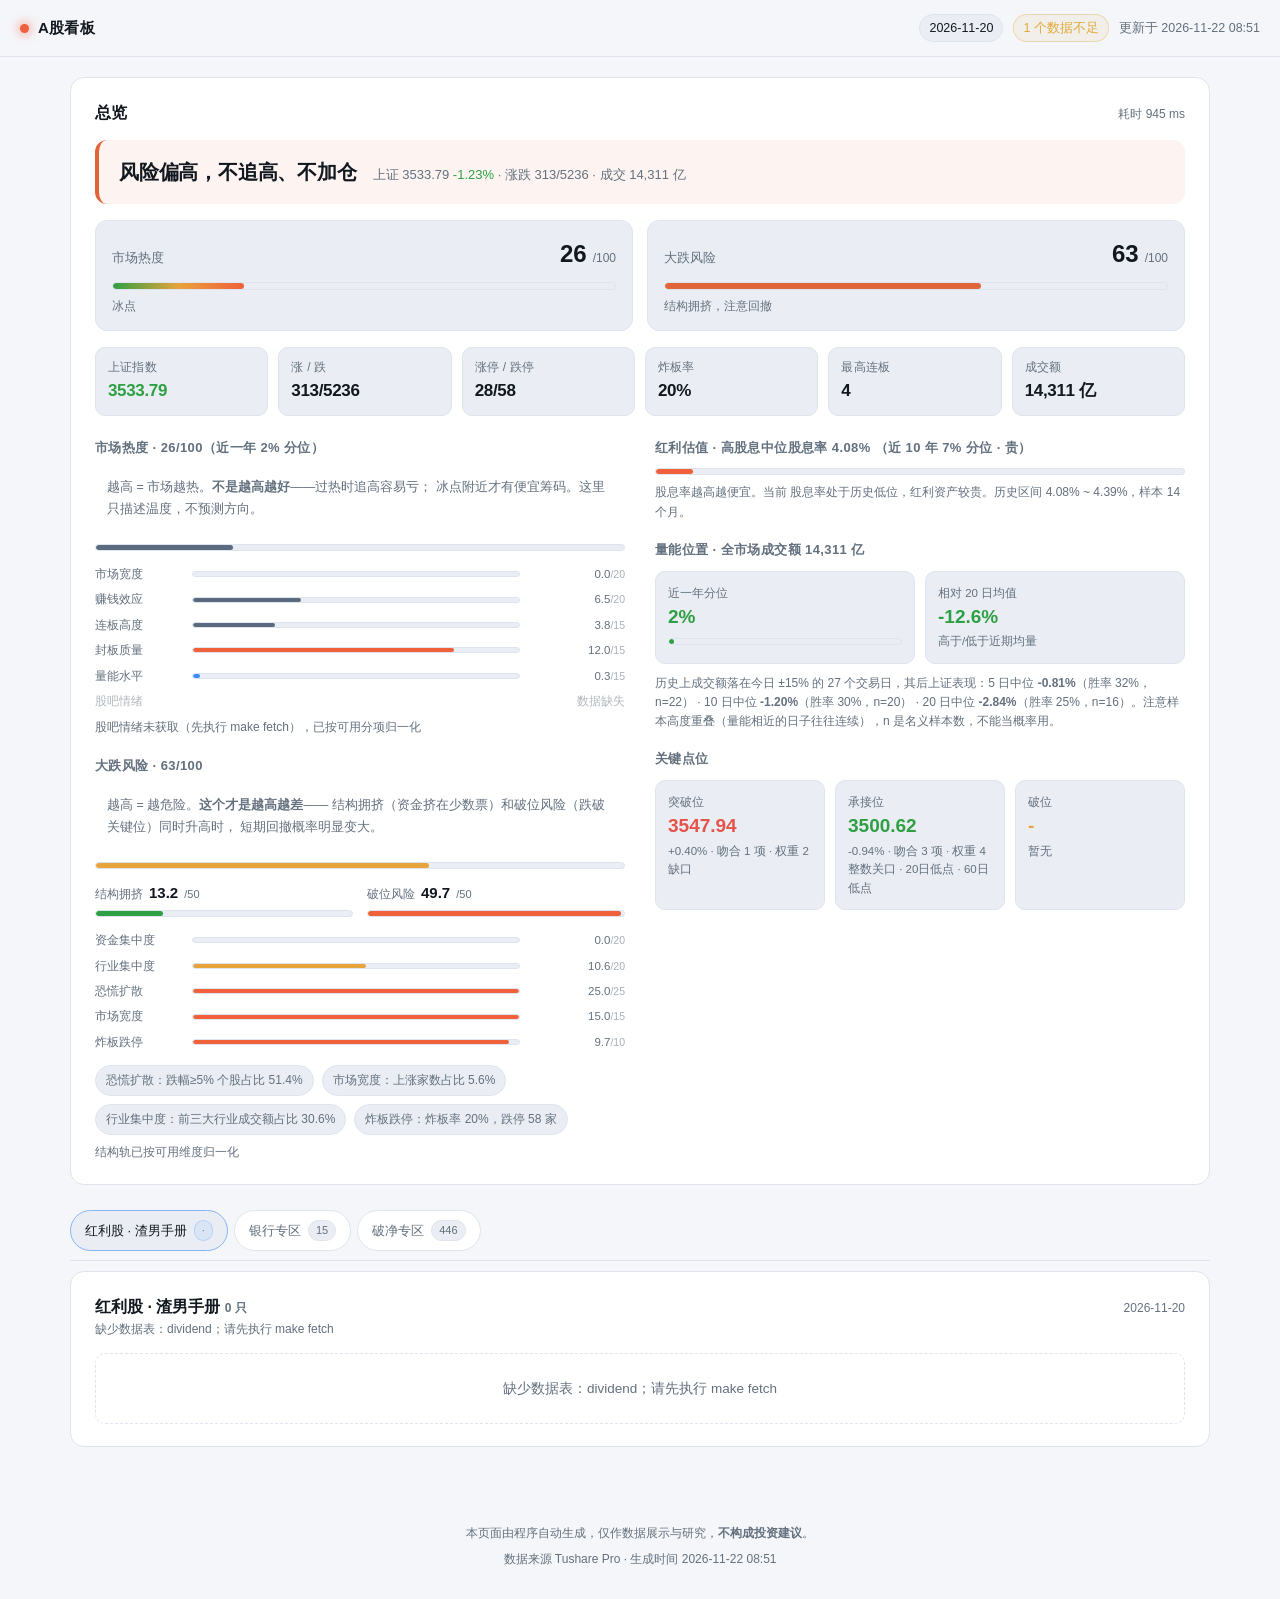
==== output/index.html @ c853c71b "chore: 首次提交生成物（Mac mini 本地构建）" ====
<!doctype html>
<html lang="zh-CN">
<head>
<meta charset="utf-8">
<meta name="viewport" content="width=device-width, initial-scale=1, viewport-fit=cover">
<meta name="color-scheme" content="dark light">
<title>A股看板</title>
<style>:root{
  --bg:#0d1117; --bg2:#151b23; --card:#161d26; --line:#243040;
  --text:#e6edf3; --muted:#8b98a5;
  --hot:#f0603a; --warm:#e8a33d; --flat:#5b6b7f;
  --cold:#3d8bfd; --good:#2ea043; --bad:#e5534b;
  --radius:14px;
}
@media (prefers-color-scheme: light){
  :root{
    --bg:#f4f6f9; --bg2:#eaeef4; --card:#ffffff; --line:#dde4ee;
    --text:#12181f; --muted:#63707e;
  }
}
*{box-sizing:border-box}
html,body{margin:0;padding:0}
body{
  background:var(--bg); color:var(--text);
  font:15px/1.6 -apple-system,BlinkMacSystemFont,"SF Pro SC","PingFang SC","Segoe UI",Roboto,"Helvetica Neue",Arial,sans-serif;
  -webkit-font-smoothing:antialiased;
  padding-bottom:env(safe-area-inset-bottom);
}
a{color:var(--cold);text-decoration:none}

.topbar{
  position:sticky;top:0;z-index:10;
  display:flex;align-items:center;justify-content:space-between;gap:12px;
  padding:14px 20px;background:color-mix(in srgb,var(--bg) 85%,transparent);
  backdrop-filter:saturate(160%) blur(12px);
  border-bottom:1px solid var(--line);
}
.brand{display:flex;align-items:center;gap:9px;font-weight:650;letter-spacing:.3px}
.dot{width:9px;height:9px;border-radius:50%;background:var(--hot);box-shadow:0 0 12px var(--hot)}
.meta{display:flex;align-items:center;gap:10px;font-size:12.5px}
.chip{
  padding:3px 9px;border-radius:999px;background:var(--bg2);
  border:1px solid var(--line);font-variant-numeric:tabular-nums;
}
.muted{color:var(--muted)}

main{max-width:1180px;margin:0 auto;padding:20px}
.ov-grid{display:grid;grid-template-columns:minmax(0,1fr) minmax(0,1fr);gap:0 30px}
.ov-grid>.ov-col{min-width:0}
@media (max-width:980px){.ov-grid{grid-template-columns:1fr;gap:0}}

.tabs{margin-top:16px}
.tabbar{display:flex;gap:6px;overflow-x:auto;padding:9px 0;margin-bottom:10px;
  scrollbar-width:none;-ms-overflow-style:none;
  position:sticky;top:52px;z-index:6;
  background:color-mix(in srgb,var(--bg) 94%,transparent);
  backdrop-filter:saturate(160%) blur(10px);
  border-bottom:1px solid var(--line)}
.tabbar::-webkit-scrollbar{display:none}
.tab{flex:0 0 auto;display:flex;align-items:center;gap:7px;padding:9px 14px;
  border-radius:999px;cursor:pointer;background:var(--card);border:1px solid var(--line);
  color:var(--muted);font-size:13px;white-space:nowrap;transition:color .15s,border-color .15s;
  font-family:inherit}
.tab:hover{color:var(--text);border-color:color-mix(in srgb,var(--cold) 35%,var(--line))}
.tab.active{background:var(--bg2);color:var(--text);
  border-color:color-mix(in srgb,var(--cold) 55%,var(--line))}
.tab .n{font-size:11px;line-height:1.7;padding:0 7px;border-radius:999px;
  background:var(--bg2);border:1px solid var(--line);font-variant-numeric:tabular-nums}
.tab.active .n{background:color-mix(in srgb,var(--cold) 18%,transparent);
  border-color:color-mix(in srgb,var(--cold) 40%,transparent);color:var(--text)}
.tab .n.muted{opacity:.55}
.tab .n.bad{background:color-mix(in srgb,var(--bad) 18%,transparent);
  border-color:color-mix(in srgb,var(--bad) 45%,transparent);color:var(--bad)}
.panel{display:none}
.panel.active{display:block}

.grid{display:grid;grid-template-columns:repeat(auto-fit,minmax(480px,1fr));gap:16px}
/* grid item 默认 min-width:auto，会被表格内容撑破，必须显式归零 */
.grid>*{min-width:0}

.card{
  background:var(--card);border:1px solid var(--line);border-radius:var(--radius);
  padding:18px;overflow:hidden;min-width:0;
}
.card.wide{grid-column:1/-1}
.card-head{display:flex;align-items:baseline;justify-content:space-between;gap:12px;margin-bottom:14px}
.card-title{font-size:16px;font-weight:650}
.card-sub{font-size:12px;color:var(--muted)}

.state{
  padding:24px;text-align:center;color:var(--muted);font-size:13.5px;
  border:1px dashed var(--line);border-radius:10px;
}
.state.error{color:var(--bad);border-color:color-mix(in srgb,var(--bad) 40%,var(--line))}

/* 总览 */
.ov-top{display:grid;grid-template-columns:auto 1fr;gap:18px;align-items:center}
.regime{
  display:flex;flex-direction:column;align-items:center;justify-content:center;
  min-width:132px;padding:16px 18px;border-radius:12px;background:var(--bg2);
  border:1px solid var(--line);
}
.regime .emoji{font-size:30px;line-height:1}
.regime .label{margin-top:6px;font-size:19px;font-weight:700}
.regime.cold{border-color:color-mix(in srgb,var(--cold) 45%,var(--line))}
.regime.warm{border-color:color-mix(in srgb,var(--warm) 45%,var(--line))}
.regime.hot{border-color:color-mix(in srgb,var(--hot) 45%,var(--line))}

.kpis{display:grid;grid-template-columns:repeat(auto-fit,minmax(96px,1fr));gap:10px}
.kpi{padding:10px 12px;background:var(--bg2);border-radius:10px;border:1px solid var(--line)}
.kpi .k{font-size:11.5px;color:var(--muted)}
.kpi .v{font-size:18px;font-weight:650;font-variant-numeric:tabular-nums}
.v.up{color:var(--bad)} .v.down{color:var(--good)}

.reasons{margin:14px 0 0;padding:0;list-style:none;display:flex;flex-wrap:wrap;gap:8px}
.reasons li{
  font-size:12px;color:var(--muted);background:var(--bg2);
  border:1px solid var(--line);border-radius:999px;padding:4px 10px;
}

.section{margin-top:18px}
.section h4{margin:0 0 10px;font-size:13px;color:var(--muted);font-weight:600;letter-spacing:.4px}

.bar{height:8px;border-radius:999px;background:var(--bg2);overflow:hidden;border:1px solid var(--line)}
.bar>span{display:block;height:100%;background:linear-gradient(90deg,var(--good),var(--warm),var(--hot))}

.tracks{display:grid;grid-template-columns:1fr 1fr;gap:14px;margin-top:12px}
.track .t-head{display:flex;align-items:baseline;gap:6px;font-size:12px;color:var(--muted);margin-bottom:5px}
.track .t-head b{font-size:15px;color:var(--text);font-variant-numeric:tabular-nums}
.track .t-head small{font-size:11px}

.dims{display:grid;gap:7px;margin-top:14px}
.dim{display:grid;grid-template-columns:88px 1fr 96px;align-items:center;gap:9px;
  font-size:11.5px;color:var(--muted)}
.dim i small{color:var(--muted);opacity:.75;font-size:10.5px}
.dim .bar{margin:0;height:6px}
.dim i{font-style:normal;text-align:right;font-variant-numeric:tabular-nums}
.dim.off{grid-template-columns:1fr auto;opacity:.5}

.levels{display:grid;grid-template-columns:repeat(auto-fit,minmax(120px,1fr));gap:10px}
.lv{padding:12px;border-radius:10px;background:var(--bg2);border:1px solid var(--line)}
.lv .name{font-size:11.5px;color:var(--muted)}
.lv .price{font-size:19px;font-weight:700;font-variant-numeric:tabular-nums}
.lv .dist{font-size:11.5px;color:var(--muted)}
.lv.resist .price{color:var(--bad)} .lv.support .price{color:var(--good)}
.lv.break .price{color:var(--warm)}

/* 表格 */
.table-wrap{overflow-x:auto;-webkit-overflow-scrolling:touch;width:100%;max-width:100%}

/* 破净专区分区可能有几百行，限高 + 纵向滚动，避免整页拉得老长。
   表头 position:sticky 让它滚的时候一直可见。 */
.table-wrap.scrollable{max-height:72vh;overflow-y:auto}
.table-wrap.scrollable thead th{position:sticky;top:0;z-index:2;background:var(--bg2)}
/* 行业列窄一点，别抢了标的和指标的位置 */
td.ind{font-size:12.5px;color:var(--muted);white-space:nowrap}

/* 破净专区：几百行要能扫得动，行压缩 + 斑马纹 */
#subbook-table table td{padding:7px 10px}
#subbook-table table tbody tr:nth-child(even){background:rgba(255,255,255,.018)}
#subbook-table table tbody tr:hover{background:rgba(255,255,255,.045)}

/* 行业下拉筛选 */
.ind-filter{display:flex;align-items:center;gap:10px;margin:-2px 0 12px;flex-wrap:wrap}
.ind-filter label{font-size:12.5px;color:var(--muted)}
.ind-filter select{
  padding:7px 12px;border-radius:8px;font-size:13px;
  background:var(--bg2);color:var(--fg);border:1px solid var(--line);
  min-width:200px;cursor:pointer;
}
.ind-filter select:focus{outline:none;border-color:var(--good)}
.ind-count{font-size:12.5px;color:var(--muted);font-variant-numeric:tabular-nums}
table{width:100%;border-collapse:collapse;font-size:13px}
th:nth-child(1),td:nth-child(1){width:17%}
th:nth-child(2),td:nth-child(2){width:8%}
th:nth-child(3),td:nth-child(3){width:33%}
th:nth-child(4),td:nth-child(4){width:42%}
th{
  text-align:left;font-weight:600;color:var(--muted);font-size:11.5px;
  padding:8px 10px;border-bottom:1px solid var(--line);white-space:nowrap;
}
td{padding:9px 10px;border-bottom:1px solid color-mix(in srgb,var(--line) 55%,transparent);vertical-align:top}
tr:last-child td{border-bottom:none}
.code{font-variant-numeric:tabular-nums;color:var(--muted);font-size:12px}
.score{font-variant-numeric:tabular-nums;font-weight:650}
.badge{
  display:inline-block;font-size:10.5px;line-height:1.5;padding:1px 7px;border-radius:999px;
  background:color-mix(in srgb,var(--warm) 18%,transparent);color:var(--warm);
  border:1px solid color-mix(in srgb,var(--warm) 35%,transparent);margin-right:4px;
}
.badge.horse{background:color-mix(in srgb,var(--good) 15%,transparent);color:var(--good);
  border-color:color-mix(in srgb,var(--good) 35%,transparent)}
.reason{color:var(--muted);font-size:12px}
.risk{color:var(--warm);font-size:12px}
.caution{color:var(--warm);font-size:11.5px;margin-top:5px;line-height:1.45}

.foot{max-width:1180px;margin:8px auto 0;padding:18px 20px 40px;font-size:12px;color:var(--muted);text-align:center}
.foot p{margin:4px 0}

@media (max-width:720px){
  main{padding:14px}
  .grid{grid-template-columns:1fr;gap:12px}
  .ov-top{grid-template-columns:1fr}
  .regime{flex-direction:row;gap:12px;justify-content:flex-start;min-width:0}
  .regime .emoji{font-size:24px}
  .regime .label{margin-top:0;font-size:17px}
  .topbar{padding:12px 14px;flex-wrap:wrap}
  .elapsed{display:none}
  .tabbar{top:46px}
  th:nth-child(2),td:nth-child(2){display:none}
  th{white-space:normal}
  table{table-layout:fixed}
  th:nth-child(1),td:nth-child(1){width:34%}
  th:nth-child(3),td:nth-child(3){width:33%}
  th:nth-child(4),td:nth-child(4){width:33%}
}

/* ---------- 定投仪表盘 ---------- */
.advice{display:flex;gap:28px;align-items:center;flex-wrap:wrap;
  padding:18px 20px;margin:4px 0 18px;border-radius:var(--radius);
  background:linear-gradient(135deg,color-mix(in srgb,var(--bg2) 80%,transparent),var(--card));
  border:1px solid var(--line)}
.advice-main{flex:0 0 auto;min-width:190px}
.advice-label{font-size:12px;color:var(--muted);letter-spacing:.08em}
.advice-amount{font-size:44px;font-weight:700;line-height:1.1;
  font-variant-numeric:tabular-nums}
.advice-amount span{font-size:16px;margin-left:4px;font-weight:500;color:var(--muted)}
.advice-amount.tone-good{color:var(--good)}
.advice-amount.tone-warm{color:var(--warm)}
.advice-amount.tone-hot{color:var(--hot)}
.advice-amount.tone-flat{color:var(--text)}
.advice-level{font-size:12px;color:var(--muted);margin-top:4px}
.advice-why{flex:1 1 320px;margin:0;padding-left:18px;color:var(--muted);font-size:13px;line-height:1.8}
.advice-why li::marker{color:var(--cold)}

table.pf{width:100%;font-size:13px}
table.pf th,table.pf td{padding:8px 6px}
table.pf .sub{font-size:11px;color:var(--muted);margin-top:2px}
.up{color:var(--hot);font-variant-numeric:tabular-nums}
.down{color:var(--good);font-variant-numeric:tabular-nums}

.pf-sum{display:grid;grid-template-columns:repeat(4,1fr);gap:10px;margin-top:14px}
.pf-sum>div{background:var(--bg2);border:1px solid var(--line);border-radius:10px;
  padding:10px 12px;display:flex;flex-direction:column;gap:4px}
.pf-sum span{font-size:11px;color:var(--muted)}
.pf-sum b{font-size:16px;font-variant-numeric:tabular-nums}
.pf-sum b.hot{color:var(--hot)}

.sig-row{display:grid;grid-template-columns:1fr 1fr;gap:12px}
.sig{background:var(--bg2);border:1px solid var(--line);border-radius:10px;
  padding:12px 14px;display:flex;flex-direction:column;gap:4px}
.sig span{font-size:11px;color:var(--muted)}
.sig b{font-size:24px;font-variant-numeric:tabular-nums}
.sig b.hot{color:var(--hot)} .sig b.good{color:var(--good)}
.sig i{font-size:10px;color:var(--muted);font-style:normal}

.badge-hot{font-size:10px;padding:2px 8px;border-radius:999px;margin-left:8px;
  background:color-mix(in srgb,var(--hot) 18%,transparent);
  border:1px solid color-mix(in srgb,var(--hot) 45%,transparent);color:var(--hot);
  vertical-align:middle}

.checks{list-style:none;margin:0;padding:0;display:flex;flex-direction:column;gap:8px}
.checks li{display:flex;justify-content:space-between;align-items:center;gap:12px;
  padding:10px 12px;border-radius:10px;background:var(--bg2);border:1px solid var(--line);
  font-size:13px}
.checks li b{font-weight:500}
.checks li span{color:var(--muted);font-size:12px}
.checks li.ok{border-left:3px solid var(--good)}
.checks li.bad{border-left:3px solid var(--bad)}
.checks li.bad span{color:var(--bad)}

@media (max-width:720px){
  .advice{padding:14px}
  .advice-amount{font-size:34px}
  .pf-sum{grid-template-columns:repeat(2,1fr)}
  .sig-row{grid-template-columns:1fr}
  table.pf th:nth-child(3),table.pf td:nth-child(3){display:none}
}

.advice-why{list-style:none;padding-left:0}
.advice-why li{display:flex;justify-content:space-between;gap:16px;align-items:baseline;
  padding:5px 0;border-bottom:1px dashed color-mix(in srgb,var(--line) 70%,transparent)}
.advice-why li:last-child{border-bottom:0}
.advice-why li b{color:var(--text);font-variant-numeric:tabular-nums;white-space:nowrap}
table.pf td:first-child{white-space:nowrap}

.advice-split{display:flex;gap:6px;flex-wrap:wrap;margin-top:10px}
.advice-split .chip{font-size:11px;padding:3px 9px;border-radius:999px;
  background:color-mix(in srgb,var(--cold) 12%,transparent);
  border:1px solid color-mix(in srgb,var(--cold) 32%,transparent);color:var(--muted)}
.advice-split .chip b{color:var(--text);font-variant-numeric:tabular-nums}

.advice-sched{flex:1 1 100%;display:flex;gap:6px;flex-wrap:wrap;align-items:center;
  margin-top:10px;padding-top:10px;border-top:1px dashed var(--line)}
.advice-sched .chip{font-size:11px;padding:3px 9px;border-radius:999px;
  background:var(--bg2);border:1px solid var(--line);color:var(--muted);white-space:nowrap}
.advice-sched .chip b{color:var(--text)}
table.pf.div td:last-child.hot{color:var(--warm);font-weight:600}

/* ---------- 记一笔 ---------- */
.fab{position:fixed;right:24px;bottom:24px;z-index:50;
  padding:13px 20px;border-radius:999px;border:1px solid var(--cold);
  background:var(--bg2);color:var(--text);font-size:14px;cursor:pointer;
  box-shadow:0 6px 24px rgba(0,0,0,.35);font-family:inherit}
.fab:hover{background:color-mix(in srgb,var(--cold) 16%,var(--bg2))}
.modal{position:fixed;inset:0;z-index:60;display:flex;align-items:center;
  justify-content:center;background:rgba(0,0,0,.55);padding:20px}
.modal[hidden]{display:none}
.modal-box{width:100%;max-width:380px;background:var(--card);border:1px solid var(--line);
  border-radius:var(--radius);padding:20px}
.modal-box h3{margin:0 0 14px;font-size:16px}
.field{display:flex;align-items:center;gap:12px;margin-bottom:10px}
.field label{width:56px;font-size:12px;color:var(--muted);flex:0 0 auto}
.field input,.field select{flex:1;min-width:0;padding:8px 10px;border-radius:8px;
  border:1px solid var(--line);background:var(--bg2);color:var(--text);
  font-size:13px;font-family:inherit}
.modal-actions{display:flex;gap:10px;justify-content:flex-end;margin-top:16px}
.modal-actions button{padding:9px 16px;border-radius:8px;cursor:pointer;font-size:13px;
  border:1px solid var(--cold);background:var(--cold);color:#fff;font-family:inherit}
.modal-actions button.ghost{background:transparent;color:var(--muted);border-color:var(--line)}
.modal-msg{margin-top:10px;font-size:12px;color:var(--warm);min-height:16px;white-space:pre-wrap}
@media (max-width:720px){ .fab{right:16px;bottom:16px;padding:11px 16px;font-size:13px} }

.fab.ghost{bottom:76px;border-color:var(--line);color:var(--muted)}
.fab.ghost:hover{background:var(--bg2);color:var(--text)}

/* ---------- 怎么买 ---------- */
.howto-box{border-left:3px solid var(--good);padding-left:14px}
.howto{list-style:none;margin:0;padding:0;display:flex;flex-direction:column;gap:8px}
.howto li{display:flex;align-items:baseline;gap:10px;font-size:13px;flex-wrap:wrap;
  counter-increment:step}
.howto li::before{content:counter(step);flex:0 0 20px;height:20px;line-height:20px;
  text-align:center;border-radius:50%;background:var(--bg2);border:1px solid var(--line);
  font-size:11px;color:var(--muted)}
.howto{counter-reset:step}
.how-code{font-family:ui-monospace,Menlo,monospace;background:var(--bg2);
  padding:1px 7px;border-radius:6px;border:1px solid var(--line);font-size:12px}
.how-name{color:var(--muted);font-size:12px}
.how-do b{color:var(--text)}
.how-final{color:var(--muted)}
.how-final b{color:var(--cold)}
.sig i.ok{color:var(--good);opacity:1}


/* 给右下角浮动按钮留出空间，避免盖住正文 */
main{padding-bottom:112px}

.tag-ref{font-size:10px;padding:2px 8px;border-radius:999px;margin-left:8px;
  background:var(--bg2);border:1px solid var(--line);color:var(--muted);
  vertical-align:middle;font-weight:400}
table.pf.sig td:first-child b{font-weight:500}
.badge-flat{font-size:10px;padding:2px 8px;border-radius:999px;
  background:var(--bg2);border:1px solid var(--line);color:var(--muted)}

/* 极端信号表格（和旧的 .sig 卡片样式隔离） */
table.pf.sigtable td:first-child b{font-size:13px;font-weight:500}
table.pf.sigtable td{font-variant-numeric:tabular-nums}
table.pf.sigtable td.hot{color:var(--hot)}
table.pf.sigtable td.good{color:var(--good)}
table.pf.sigtable .sub{font-size:10px;color:var(--muted);margin-top:2px}
.fab{padding:11px 16px;font-size:13px}

/* 内联操作按钮（取代浮动按钮） */
.btn-inline{font-size:12px;padding:3px 10px;border-radius:999px;cursor:pointer;
  border:1px solid var(--cold);background:color-mix(in srgb,var(--cold) 14%,transparent);
  color:var(--text);font-family:inherit;vertical-align:1px}
.btn-inline:hover{background:color-mix(in srgb,var(--cold) 26%,transparent)}
.link{color:var(--cold);font-size:10px;cursor:pointer;text-decoration:none;
  border-bottom:1px dotted var(--cold)}
main{padding-bottom:40px}

.tag-good,.tag-warm,.tag-hot,.tag-flat{font-size:10px;padding:2px 8px;border-radius:999px;
  margin-left:8px;vertical-align:middle;font-weight:400}
.tag-good{background:color-mix(in srgb,var(--good) 16%,transparent);
  border:1px solid color-mix(in srgb,var(--good) 45%,transparent);color:var(--good)}
.tag-warm{background:color-mix(in srgb,var(--warm) 16%,transparent);
  border:1px solid color-mix(in srgb,var(--warm) 45%,transparent);color:var(--warm)}
.tag-hot{background:color-mix(in srgb,var(--hot) 16%,transparent);
  border:1px solid color-mix(in srgb,var(--hot) 45%,transparent);color:var(--hot)}
table.pf.thesis td{padding:7px 6px;font-size:12px}
table.pf.thesis td.ok{color:var(--good)}
table.pf.thesis td.bad{color:var(--hot)}
table.pf.thesis td.sub{color:var(--muted);font-size:11px}

.card-head h3 .verdict{margin-left:12px;vertical-align:2px;font-weight:400}

/* ---------- 单股体检 ---------- */
table.pf.stock-val td{vertical-align:top;padding:9px 6px}
table.pf.stock-val td.num{font-variant-numeric:tabular-nums;white-space:nowrap}
.pb .bar{margin:4px 0 2px}
.ok-text{color:var(--good)}
.warn-text{color:var(--warm)}
ul.why{margin:0;padding-left:18px;color:var(--muted);font-size:13px;line-height:1.9}
ul.why li::marker{color:var(--cold)}
ul.why.caveat li::marker{color:var(--warm)}
.foot{text-align:center;color:var(--muted);font-size:12px;line-height:1.8;padding:24px 0}

/* ---------- 可读性优化（2026-11） ----------
   原样式信息密度过高：KPI 数字和说明文字同字号、行距偏紧、
   长段说明挤在一起。这一层只调排版，不动结构。 */

/* 关键数字放大：一眼能看到"今天多少点、风险多少分" */
.kpi .v { font-size: 21px; font-weight: 700; letter-spacing: -0.02em; }
.kpi .k { font-size: 12px; letter-spacing: 0.02em; }

/* 卡片之间留白更大，边界更清楚 */
.card { padding: 22px 24px; }
.card + .card { margin-top: 6px; }

/* 段落行距：原 1.5 对中文偏挤 */
.card p, .card li { line-height: 1.75; }
.card-sub { line-height: 1.6; }

/* 指标行：名称和数值分开对齐，避免糊成一片 */
.metric-row {
  display: flex; align-items: baseline; justify-content: space-between;
  gap: 14px; padding: 7px 0;
  border-bottom: 1px solid rgba(255,255,255,.045);
}
.metric-row:last-child { border-bottom: 0; }
.metric-row .name { font-size: 13px; color: var(--muted); }
.metric-row .val { font-size: 14px; font-weight: 600; font-variant-numeric: tabular-nums; }

/* 分位条更粗、更容易读出位置 */
.bar { height: 7px; border-radius: 999px; }
.bar > i {
  display: block; height: 100%; border-radius: 999px;
  /* 温度计里的进度条用的是 <i>，原来只给 span 定义了填充色，
     结果两条都是空轨——页面上什么也看不到。 */
  background: linear-gradient(90deg, var(--good), var(--warm), var(--hot));
}
.bar > span { border-radius: 999px; }

/* 表格：等宽数字 + 更松的行距 */
table { font-variant-numeric: tabular-nums; }
table th, table td { padding: 9px 12px; line-height: 1.6; }

/* 手机竖屏：卡片内边距收一点，避免内容被挤成一条线 */
@media (max-width: 640px) {
  .card { padding: 16px 14px; }
  .kpi .v { font-size: 19px; }
  .kpis { grid-template-columns: repeat(2, 1fr); }
}

/* ---------- 总览重设计：先给结论，再给细节 ---------- */
.verdict {
  display: flex; align-items: baseline; gap: 16px; flex-wrap: wrap;
  padding: 16px 20px; border-radius: 12px; margin-bottom: 16px;
  background: var(--bg2); border-left: 4px solid var(--line);
}
.verdict.warn { border-left-color: #e0663a; background: rgba(224,102,58,.07); }
.verdict.cold { border-left-color: #4aa3d8; background: rgba(74,163,216,.07); }
.verdict.warm { border-left-color: #e0a83a; background: rgba(224,168,58,.07); }
.verdict.flat { border-left-color: #6b7280; }
.verdict-main { font-size: 20px; font-weight: 700; letter-spacing: -.01em; }
.verdict-sub { font-size: 13px; color: var(--muted); font-variant-numeric: tabular-nums; }

.temps { display: grid; grid-template-columns: 1fr 1fr; gap: 14px; margin-bottom: 16px; }
.temp { padding: 14px 16px; background: var(--bg2); border-radius: 12px; border: 1px solid var(--line); }
.temp-head { display: flex; align-items: baseline; gap: 6px; margin-bottom: 9px; }
.temp-head span { font-size: 13px; color: var(--muted); }
.temp-head b { font-size: 24px; font-weight: 700; margin-left: auto; font-variant-numeric: tabular-nums; }
.temp-head i { font-size: 12px; color: var(--muted); font-style: normal; }
.temp-foot { font-size: 12px; color: var(--muted); margin-top: 7px; }
.temp .bar { height: 8px; }
.temp .bar.risk > i { background: #e0663a; }
.kpis.compact { margin-bottom: 4px; }
.kpis.compact .kpi .v { font-size: 17px; }

@media (max-width: 640px) {
  .temps { grid-template-columns: 1fr; }
  .verdict-main { font-size: 17px; }
}

/* 右上角数据状态：一眼看出数据是不是齐的、是不是最新 */
.chip.good { color: #4caf82; border-color: rgba(76,175,130,.35); background: rgba(76,175,130,.08); }
.chip.warn { color: #e0a83a; border-color: rgba(224,168,58,.35); background: rgba(224,168,58,.08); }
.chip.bad  { color: #e0663a; border-color: rgba(224,102,58,.35); background: rgba(224,102,58,.08); }

/* 分项说明：一句话讲清这个分数越高是好事还是坏事 */
.hint {
  font-size: 12.5px; color: var(--muted); line-height: 1.65;
  margin: 0 0 14px; padding: 9px 12px; border-radius: 8px;
  background: rgba(255,255,255,.025);
}
.hint b { color: var(--fg); font-weight: 600; }
.dim i { font-variant-numeric: tabular-nums; white-space: nowrap; }
.dim i small { opacity: .55; }

/* 表格上方的口径说明：避免「便宜」和「上行空间小」看起来矛盾 */
.legend {
  font-size: 12.5px; color: var(--muted); line-height: 1.7;
  margin: -4px 0 12px; padding: 9px 12px; border-radius: 8px;
  background: rgba(255,255,255,.025);
}
.legend b { color: var(--fg); }

/* 未通过门槛的标的：默认折叠，点开看原因 */
.excluded { margin-top: 16px; border-top: 1px solid var(--line); padding-top: 12px; }
.excluded summary {
  cursor: pointer; font-size: 13px; color: var(--muted);
  padding: 6px 0; user-select: none;
}
.excluded summary:hover { color: var(--fg); }
.excluded table { margin-top: 8px; font-size: 12.5px; }


/* 筛选表的列宽规划：数字列固定窄、说明列吃剩余宽度。
   原来左边几列大片留白、右边「理由/风险」挤成一堵墙，很难读。 */
table{table-layout:auto}
.col-name{white-space:nowrap;min-width:120px}
.num{white-space:nowrap;text-align:right;font-variant-numeric:tabular-nums;width:1%}
.col-wide{width:60%;min-width:260px;line-height:1.6}
#subbook-table .col-wide{width:55%}


/* 单元格默认顶部对齐时，说明列一长，同一行左边的名字和数字都浮在顶上，
   看起来永远对不齐。改成垂直居中；数字列的标题也跟着右对齐，
   表头和数值才不会错位。 */
table td{vertical-align:middle}
table th.num{text-align:right}
table td.num,table th.num{font-variant-numeric:tabular-nums}
/* 行业短，居中更好扫 */
td.ind,th.ind{text-align:center;white-space:nowrap}


/* 破净表格改成固定布局，按百分比精确分配列宽。
   自动布局下 width:1% 只是个建议，剩下的空间会被平均摊给每列，
   结果 PB 这种只有 4 个字符的列也占了一大块。 */
#subbook-table table{table-layout:fixed;width:100%}
#subbook-table th:nth-child(1),#subbook-table td:nth-child(1){width:16%}  /* 标的 */
#subbook-table th:nth-child(2),#subbook-table td:nth-child(2){width:9%}   /* 行业 */
#subbook-table th:nth-child(3),#subbook-table td:nth-child(3){width:7%}   /* PB */
#subbook-table th:nth-child(4),#subbook-table td:nth-child(4){width:8%}   /* ROE */
#subbook-table th:nth-child(5),#subbook-table td:nth-child(5){width:9%}   /* 股息率 */
#subbook-table th:nth-child(6),#subbook-table td:nth-child(6){width:9%}   /* 分红年数 */
#subbook-table th:nth-child(7),#subbook-table td:nth-child(7){width:42%}  /* 说明 */
#subbook-table table th{padding:9px 8px;font-size:11px}
#subbook-table table td{padding:8px 8px;font-size:13px}
#subbook-table .col-wide{width:auto;min-width:0}
</style>
</head>
<body>
<header class="topbar">
  <div class="brand">
    <span class="dot"></span>
    <span>A股看板</span>
  </div>
  <div class="meta">
    <span class="chip">2026-11-20</span>
    <span class="chip warn">1 个数据不足</span>
    <span class="muted" id="generated">更新于 2026-11-22 08:51</span>
  </div>
</header>

<main id="app">
<div class="card wide">
  <div class="card-head">
    <div>
      <div class="card-title">总览</div>
    </div>
    <div class="card-sub elapsed">耗时 945 ms</div>
  </div>

  <div class="verdict warn">
    <div class="verdict-main">风险偏高，不追高、不加仓</div>
    <div class="verdict-sub">上证 3533.79
      <span class="down">-1.23%</span>
      · 涨跌 313/5236
      · 成交 14,311 亿</div>
  </div>

  <div class="temps">
    <div class="temp">
      <div class="temp-head"><span>市场热度</span><b>26</b><i>/100</i></div>
      <div class="bar"><i style="width:26%"></i></div>
      <div class="temp-foot">冰点</div>
    </div>
    <div class="temp">
      <div class="temp-head"><span>大跌风险</span><b>63</b><i>/100</i></div>
      <div class="bar risk"><i style="width:63%"></i></div>
      <div class="temp-foot">结构拥挤，注意回撤</div>
    </div>
  </div>

  <div class="kpis compact"><div class="kpi"><div class="k">上证指数</div><div class="v down">3533.79</div></div><div class="kpi"><div class="k">涨 / 跌</div><div class="v ">313/5236</div></div><div class="kpi"><div class="k">涨停 / 跌停</div><div class="v ">28/58</div></div><div class="kpi"><div class="k">炸板率</div><div class="v ">20%</div></div><div class="kpi"><div class="k">最高连板</div><div class="v ">4</div></div><div class="kpi"><div class="k">成交额</div><div class="v ">14,311 亿</div></div></div>

  <div class="ov-grid">
    <div class="ov-col">
      
  <div class="section">
    <h4>市场热度 · 26/100（近一年 2% 分位）</h4>
    <p class="hint">越高 = 市场越热。<b>不是越高越好</b>——过热时追高容易亏；
      冰点附近才有便宜筹码。这里只描述温度，不预测方向。</p>
    <div class="bar"><span style="width:26%;background:var(--flat)"></span></div>
    <div class="dims"><div class="dim"><span>市场宽度</span><div class="bar"><span style="width:0%;background:var(--cold)"></span></div><i>0.0<small>/20</small></i></div><div class="dim"><span>赚钱效应</span><div class="bar"><span style="width:33%;background:var(--flat)"></span></div><i>6.5<small>/20</small></i></div><div class="dim"><span>连板高度</span><div class="bar"><span style="width:25%;background:var(--flat)"></span></div><i>3.8<small>/15</small></i></div><div class="dim"><span>封板质量</span><div class="bar"><span style="width:80%;background:var(--hot)"></span></div><i>12.0<small>/15</small></i></div><div class="dim"><span>量能水平</span><div class="bar"><span style="width:2%;background:var(--cold)"></span></div><i>0.3<small>/15</small></i></div><div class="dim off"><span>股吧情绪</span><i>数据缺失</i></div></div>
    <div class="card-sub" style="margin-top:8px">股吧情绪未获取（先执行 make fetch），已按可用分项归一化</div>
  </div>
      
  <div class="section">
    <h4>大跌风险 · 63/100</h4>
    <p class="hint">越高 = 越危险。<b>这个才是越高越差</b>——
      结构拥挤（资金挤在少数票）和破位风险（跌破关键位）同时升高时，
      短期回撤概率明显变大。</p>
    <div class="bar"><span style="width:63%;background:var(--warm)"></span></div>
    <div class="tracks"><div class="track"><div class="t-head"><span>结构拥挤</span><b>13.2</b><small>/50</small></div><div class="bar"><span style="width:26%;background:var(--good)"></span></div></div><div class="track"><div class="t-head"><span>破位风险</span><b>49.7</b><small>/50</small></div><div class="bar"><span style="width:99%;background:var(--hot)"></span></div></div></div>
    <div class="dims"><div class="dim"><span>资金集中度</span><div class="bar"><span style="width:0%;background:var(--good)"></span></div><i>0.0<small>/20</small></i></div><div class="dim"><span>行业集中度</span><div class="bar"><span style="width:53%;background:var(--warm)"></span></div><i>10.6<small>/20</small></i></div><div class="dim"><span>恐慌扩散</span><div class="bar"><span style="width:100%;background:var(--hot)"></span></div><i>25.0<small>/25</small></i></div><div class="dim"><span>市场宽度</span><div class="bar"><span style="width:100%;background:var(--hot)"></span></div><i>15.0<small>/15</small></i></div><div class="dim"><span>炸板跌停</span><div class="bar"><span style="width:97%;background:var(--hot)"></span></div><i>9.7<small>/10</small></i></div></div>
    <ul class="reasons"><li>恐慌扩散：跌幅≥5% 个股占比 51.4%</li><li>市场宽度：上涨家数占比 5.6%</li><li>行业集中度：前三大行业成交额占比 30.6%</li><li>炸板跌停：炸板率 20%，跌停 58 家</li></ul>
    <div class="card-sub" style="margin-top:8px">结构轨已按可用维度归一化</div>
  </div>
    </div>
    <div class="ov-col">
      
      <div class="section">
        <h4>红利估值 · 高股息中位股息率 4.08%
          （近 10 年 7% 分位 · 贵）</h4>
        <div class="bar"><span style="width:7%;
          background:var(--hot)"></span></div>
        <div class="card-sub" style="margin-top:8px">
          股息率越高越便宜。当前 股息率处于历史低位，红利资产较贵。历史区间
          4.08% ~ 4.39%，样本 14 个月。
        </div>
      </div>

      <div class="section">
        <h4>量能位置 · 全市场成交额 14,311 亿</h4>
        <div class="levels"><div class="lv"><div class="name">近一年分位</div><div class="price down">2%</div><div class="bar" style="margin-top:6px"><span style="width:2%;background:var(--good)"></span></div></div><div class="lv"><div class="name">相对 20 日均值</div><div class="price down">-12.6%</div><div class="dist">高于/低于近期均量</div></div></div><div class="card-sub" style="margin-top:10px">历史上成交额落在今日 ±15% 的 27 个交易日，其后上证表现：5 日中位 <b>-0.81%</b>（胜率 32%，n=22） · 10 日中位 <b>-1.20%</b>（胜率 30%，n=20） · 20 日中位 <b>-2.84%</b>（胜率 25%，n=16）。注意样本高度重叠（量能相近的日子往往连续），n 是名义样本数，不能当概率用。</div>
      </div>

      <div class="section">
        <h4>关键点位</h4>
        <div class="levels"><div class="lv resist"><div class="name">突破位</div><div class="price">3547.94</div><div class="dist">+0.40% · 吻合 1 项 · 权重 2</div><div class="dist">缺口</div></div><div class="lv support"><div class="name">承接位</div><div class="price">3500.62</div><div class="dist">-0.94% · 吻合 3 项 · 权重 4</div><div class="dist">整数关口 · 20日低点 · 60日低点</div></div><div class="lv break"><div class="name">破位</div><div class="price">-</div><div class="dist">暂无</div></div></div>
      </div>
    </div>
  </div>
</div>
<section class="tabs" data-tabs data-default="dividend"><div class="tabbar" role="tablist"><button class="tab active" data-tab="dividend" role="tab" aria-selected="true">红利股 · 渣男手册<span class="n muted">·</span></button><button class="tab" data-tab="bank" role="tab" aria-selected="false">银行专区<span class="n">15</span></button><button class="tab" data-tab="subbook" role="tab" aria-selected="false">破净专区<span class="n">446</span></button></div><div class="panel active" data-panel="dividend" role="tabpanel"><div class="card">
  <div class="card-head">
    <div>
      <div class="card-title">红利股 · 渣男手册 <span class="card-sub">0 只</span></div>
      <div class="card-sub">缺少数据表：dividend；请先执行 make fetch</div>
      
    </div>
    <div class="card-sub">2026-11-20</div>
  </div><div class="state">缺少数据表：dividend；请先执行 make fetch</div></div></div><div class="panel" data-panel="bank" role="tabpanel">
<div class="card">
  
  <div class="card-head">
    <div>
      <div class="card-title">银行专区 <span class="card-sub">15 只</span></div>
      <div class="card-sub">银行 42 只 · 通过 15 只 · 基本面过关 15 只，按股息率排序（不按盈亏比——见 README 的回测结论）</div>
      
    </div>
    <div class="card-sub">2026-11-20</div>
  </div>
  <p class="legend"><b>股息率</b> 按最近一个完整财年（年度+中期）算 ÷ 现价。 · <b>↑↓</b> 涨到近一年高点能赚多少 / 跌到半年线会亏多少 · <b>低于买点</b> 现价相对双估值买点。</p>
  
  <div class="table-wrap">
    <table>
      <thead><tr><th>标的</th><th>行业</th><th>股息率</th><th>关键指标</th><th>理由 / 风险</th></tr></thead>
      <tbody>
      <tr>
        <td class="col-name"><div>江阴银行</div><div class="code">002807.SZ</div></td>
        <td class="ind">银行</td>
        <td class="score">6.96%</td>
        <td><span class="badge ">↑17.2% ↓5.1%</span><div class="reason">pe 5.56 · dv 6.96 · dv_annual </div></td>
        <td class="col-wide"><div class="reason">PE 5.6<br>股息率 6.96%</div></td>
      </tr>
      <tr>
        <td class="col-name"><div>成都银行</div><div class="code">601838.SH</div></td>
        <td class="ind">银行</td>
        <td class="score">6.75%</td>
        <td><span class="badge ">↑0.5% ↓8.9%</span><div class="reason">pe 6.46 · dv 6.75 · dv_annual </div></td>
        <td class="col-wide"><div class="reason">PE 6.5<br>股息率 6.75%</div></td>
      </tr>
      <tr>
        <td class="col-name"><div>上海银行</div><div class="code">601229.SH</div></td>
        <td class="ind">银行</td>
        <td class="score">5.88%</td>
        <td><span class="badge ">↑16.3% ↓0.0%</span><div class="reason">pe 6.38 · dv 5.88 · dv_annual </div></td>
        <td class="col-wide"><div class="reason">PE 6.4<br>股息率 5.88%</div></td>
      </tr>
      <tr>
        <td class="col-name"><div>瑞丰银行</div><div class="code">601528.SH</div></td>
        <td class="ind">银行</td>
        <td class="score">5.75%</td>
        <td><span class="badge ">↑6.9% ↓7.6%</span><div class="reason">pe 5.34 · dv 5.75 · dv_annual </div></td>
        <td class="col-wide"><div class="reason">PE 5.3<br>股息率 5.75%</div></td>
      </tr>
      <tr>
        <td class="col-name"><div>兴业银行</div><div class="code">601166.SH</div></td>
        <td class="ind">银行</td>
        <td class="score">5.25%</td>
        <td><span class="badge ">↑6.4% ↓9.9%</span><div class="reason">pe 5.72 · dv 5.25 · dv_annual </div></td>
        <td class="col-wide"><div class="reason">PE 5.7<br>股息率 5.25%</div></td>
      </tr>
      <tr>
        <td class="col-name"><div>平安银行</div><div class="code">000001.SZ</div></td>
        <td class="ind">银行</td>
        <td class="score">4.98%</td>
        <td><span class="badge ">↑0.7% ↓7.5%</span><div class="reason">pe 5.45 · dv 4.98 · dv_annual </div></td>
        <td class="col-wide"><div class="reason">PE 5.5<br>股息率 4.98%</div></td>
      </tr>
      <tr>
        <td class="col-name"><div>苏农银行</div><div class="code">603323.SH</div></td>
        <td class="ind">银行</td>
        <td class="score">4.65%</td>
        <td><span class="badge ">↑19.6% ↓2.5%</span><div class="reason">pe 4.81 · dv 4.65 · dv_annual </div></td>
        <td class="col-wide"><div class="reason">PE 4.8<br>股息率 4.65%</div></td>
      </tr>
      <tr>
        <td class="col-name"><div>招商银行</div><div class="code">600036.SH</div></td>
        <td class="ind">银行</td>
        <td class="score">4.58%</td>
        <td><span class="badge ">↑0.0% ↓9.1%</span><div class="reason">pe 7.26 · dv 4.58 · dv_annual </div></td>
        <td class="col-wide"><div class="reason">PE 7.3<br>股息率 4.58%</div></td>
      </tr>
      <tr>
        <td class="col-name"><div>沪农商行</div><div class="code">601825.SH</div></td>
        <td class="ind">银行</td>
        <td class="score">4.48%</td>
        <td><span class="badge ">↑0.0% ↓13.0%</span><div class="reason">pe 7.68 · dv 4.48 · dv_annual </div></td>
        <td class="col-wide"><div class="reason">PE 7.7<br>股息率 4.48%</div></td>
      </tr>
      <tr>
        <td class="col-name"><div>长沙银行</div><div class="code">601577.SH</div></td>
        <td class="ind">银行</td>
        <td class="score">4.47%</td>
        <td><span class="badge ">↑1.9% ↓5.1%</span><div class="reason">pe 4.79 · dv 4.47 · dv_annual </div></td>
        <td class="col-wide"><div class="reason">PE 4.8<br>股息率 4.47%</div></td>
      </tr>
      <tr>
        <td class="col-name"><div>渝农商行</div><div class="code">601077.SH</div></td>
        <td class="ind">银行</td>
        <td class="score">4.40%</td>
        <td><span class="badge ">↑2.2% ↓7.2%</span><div class="reason">pe 6.38 · dv 4.4 · dv_annual </div></td>
        <td class="col-wide"><div class="reason">PE 6.4<br>股息率 4.40%</div></td>
      </tr>
      <tr>
        <td class="col-name"><div>杭州银行</div><div class="code">600926.SH</div></td>
        <td class="ind">银行</td>
        <td class="score">4.14%</td>
        <td><span class="badge ">↑0.1% ↓7.9%</span><div class="reason">pe 6.3 · dv 4.14 · dv_annual </div></td>
        <td class="col-wide"><div class="reason">PE 6.3<br>股息率 4.14%</div></td>
      </tr>
      <tr>
        <td class="col-name"><div>江苏银行</div><div class="code">600919.SH</div></td>
        <td class="ind">银行</td>
        <td class="score">4.13%</td>
        <td><span class="badge ">↑0.0% ↓12.4%</span><div class="reason">pe 6.77 · dv 4.13 · dv_annual </div></td>
        <td class="col-wide"><div class="reason">PE 6.8<br>股息率 4.13%</div></td>
      </tr>
      <tr>
        <td class="col-name"><div>中信银行</div><div class="code">601998.SH</div></td>
        <td class="ind">银行</td>
        <td class="score">4.10%</td>
        <td><span class="badge ">↑0.0% ↓14.5%</span><div class="reason">pe 7.41 · dv 4.1 · dv_annual </div></td>
        <td class="col-wide"><div class="reason">PE 7.4<br>股息率 4.10%</div></td>
      </tr>
      <tr>
        <td class="col-name"><div>无锡银行</div><div class="code">600908.SH</div></td>
        <td class="ind">银行</td>
        <td class="score">4.05%</td>
        <td><span class="badge ">↑6.4% ↓5.0%</span><div class="reason">pe 5.52 · dv 4.05 · dv_annual </div></td>
        <td class="col-wide"><div class="reason">PE 5.5<br>股息率 4.05%</div></td>
      </tr></tbody>
    </table>
  </div>
  
  <details class="excluded">
    <summary>未通过门槛的 27 只（点开看原因）</summary>
    <div class="table-wrap"><table>
      <thead><tr><th>标的</th><th>代码</th><th>卡在哪</th></tr></thead>
      <tbody><tr><td>中国银行</td><td class="code">601988.SH</td><td>PE 9.6 &gt; 8</td></tr><tr><td>交通银行</td><td class="code">601328.SH</td><td>股息率 3.62% &lt; 4%</td></tr><tr><td>光大银行</td><td class="code">601818.SH</td><td>ROE 6.5% &lt; 8%</td></tr><tr><td>兰州银行</td><td class="code">001227.SZ</td><td>股息率 3.81% &lt; 4%</td></tr><tr><td>农业银行</td><td class="code">601288.SH</td><td>PE 8.9 &gt; 8</td></tr><tr><td>北京银行</td><td class="code">601169.SH</td><td>ROE 5.5% &lt; 8%</td></tr><tr><td>华夏银行</td><td class="code">600015.SH</td><td>ROE 7.2% &lt; 8%</td></tr><tr><td>南京银行</td><td class="code">601009.SH</td><td>股息率 1.67% &lt; 4%</td></tr><tr><td>厦门银行</td><td class="code">601187.SH</td><td>股息率 3.79% &lt; 4%</td></tr><tr><td>宁波银行</td><td class="code">002142.SZ</td><td>股息率 3.69% &lt; 4%</td></tr><tr><td>工商银行</td><td class="code">601398.SH</td><td>PE 8.7 &gt; 8</td></tr><tr><td>常熟银行</td><td class="code">601128.SH</td><td>股息率 3.81% &lt; 4%</td></tr><tr><td>建设银行</td><td class="code">601939.SH</td><td>PE 9.4 &gt; 8</td></tr><tr><td>张家港行</td><td class="code">002839.SZ</td><td>股息率 2.72% &lt; 4%</td></tr><tr><td>民生银行</td><td class="code">600016.SH</td><td>ROE 4.6% &lt; 8%</td></tr><tr><td>浙商银行</td><td class="code">601916.SH</td><td>ROE 6.4% &lt; 8%</td></tr><tr><td>浦发银行</td><td class="code">600000.SH</td><td>股息率 3.86% &lt; 4%</td></tr><tr><td>紫金银行</td><td class="code">601860.SH</td><td>ROE 6.2% &lt; 8%</td></tr><tr><td>苏州银行</td><td class="code">002966.SZ</td><td>股息率 1.48% &lt; 4%</td></tr><tr><td>西安银行</td><td class="code">600928.SH</td><td>股息率 2.70% &lt; 4%</td></tr><tr><td>贵阳银行</td><td class="code">601997.SH</td><td>ROE 7.7% &lt; 8%</td></tr><tr><td>邮储银行</td><td class="code">601658.SH</td><td>股息率 3.76% &lt; 4%</td></tr><tr><td>郑州银行</td><td class="code">002936.SZ</td><td>PE 7.9 &gt; 8</td></tr><tr><td>重庆银行</td><td class="code">601963.SH</td><td>股息率 3.97% &lt; 4%</td></tr><tr><td>青农商行</td><td class="code">002958.SZ</td><td>ROE 7.3% &lt; 8%</td></tr><tr><td>青岛银行</td><td class="code">002948.SZ</td><td>股息率 2.75% &lt; 4%</td></tr><tr><td>齐鲁银行</td><td class="code">601665.SH</td><td>股息率 3.64% &lt; 4%</td></tr></tbody>
    </table></div>
  </details>
</div>
</div><div class="panel" data-panel="subbook" role="tabpanel">
<div class="card">
  
  <div class="card-head">
    <div>
      <div class="card-title">破净专区 <span class="card-sub">446 只</span></div>
      <div class="card-sub">20261120 · 破净 573 只（已排除银行 42 只）· 其中盈利 446 只，白马破净 0 只</div>
      
    </div>
    <div class="card-sub">2026-11-20</div>
  </div>
  <p class="legend"><b>PB &lt; 1</b> 就是股价低于每股净资产。<b>破净 ≠ 便宜</b>——净资产可能虚高或面临减值，所以这里已排除亏损股（ROE ≤ 0），并标出白马。 · <b>白马破净</b> = ROE ≥ 12% + 连续分红 ≥ 5 年 + 股息率 ≥ 2%，长期在赚钱的公司净资产更可信。 · <b>ROE 超过 50%</b> 通常只是净资产很小，不代表质地更好。</p>
  
  <div class="ind-filter">
    <label>按行业筛选</label>
    <select id="subbook-ind" onchange="filterSubbook()">
      <option value="">全部（446）</option>
      <option value="建筑工程">建筑工程（30）</option><option value="证券">证券（25）</option><option value="环境保护">环境保护（22）</option><option value="汽车配件">汽车配件（20）</option><option value="化工原料">化工原料（17）</option><option value="电气设备">电气设备（14）</option><option value="医药商业">医药商业（13）</option><option value="普钢">普钢（12）</option><option value="路桥">路桥（11）</option><option value="区域地产">区域地产（10）</option><option value="火力发电">火力发电（10）</option><option value="仓储物流">仓储物流（9）</option><option value="农药化肥">农药化肥（9）</option><option value="钢加工">钢加工（9）</option><option value="新型电力">新型电力（8）</option><option value="服饰">服饰（8）</option><option value="水泥">水泥（8）</option><option value="港口">港口（8）</option><option value="化学制药">化学制药（7）</option><option value="医疗保健">医疗保健（7）</option><option value="家居用品">家居用品（7）</option><option value="煤炭开采">煤炭开采（7）</option><option value="百货">百货（7）</option><option value="食品">食品（7）</option><option value="全国地产">全国地产（6）</option><option value="出版业">出版业（6）</option><option value="多元金融">多元金融（6）</option><option value="家用电器">家用电器（6）</option><option value="水务">水务（6）</option><option value="商贸代理">商贸代理（5）</option><option value="园区开发">园区开发（5）</option><option value="广告包装">广告包装（5）</option><option value="纺织">纺织（5）</option><option value="造纸">造纸（5）</option><option value="铁路">铁路（5）</option><option value="专用机械">专用机械（4）</option><option value="影视音像">影视音像（4）</option><option value="水运">水运（4）</option><option value="汽车整车">汽车整车（4）</option><option value="特种钢">特种钢（4）</option><option value="生物制药">生物制药（4）</option><option value="石油开采">石油开采（4）</option><option value="运输设备">运输设备（4）</option><option value="铝">铝（4）</option><option value="中成药">中成药（3）</option><option value="供气供热">供气供热（3）</option><option value="保险">保险（3）</option><option value="其他建材">其他建材（3）</option><option value="化纤">化纤（3）</option><option value="机械基件">机械基件（3）</option><option value="水力发电">水力发电（3）</option><option value="塑料">塑料（2）</option><option value="工程机械">工程机械（2）</option><option value="橡胶">橡胶（2）</option><option value="玻璃">玻璃（2）</option><option value="白酒">白酒（2）</option><option value="综合类">综合类（2）</option><option value="装修装饰">装修装饰（2）</option><option value="超市连锁">超市连锁（2）</option><option value="软件服务">软件服务（2）</option><option value="陶瓷">陶瓷（2）</option><option value="饲料">饲料（2）</option><option value="元器件">元器件（1）</option><option value="公共交通">公共交通（1）</option><option value="农业综合">农业综合（1）</option><option value="农用机械">农用机械（1）</option><option value="商品城">商品城（1）</option><option value="房产服务">房产服务（1）</option><option value="批发业">批发业（1）</option><option value="文教休闲">文教休闲（1）</option><option value="旅游景点">旅游景点（1）</option><option value="日用化工">日用化工（1）</option><option value="染料涂料">染料涂料（1）</option><option value="汽车服务">汽车服务（1）</option><option value="渔业">渔业（1）</option><option value="焦炭加工">焦炭加工（1）</option><option value="电信运营">电信运营（1）</option><option value="电器仪表">电器仪表（1）</option><option value="石油加工">石油加工（1）</option><option value="石油贸易">石油贸易（1）</option><option value="矿物制品">矿物制品（1）</option><option value="种植业">种植业（1）</option><option value="红黄酒">红黄酒（1）</option><option value="轻工机械">轻工机械（1）</option>
    </select>
    <span class="ind-count" id="subbook-count">共 446 只</span>
  </div>
  <script>
  function filterSubbook() {
    var sel = document.getElementById('subbook-ind');
    var v = sel ? sel.value : '';
    var rows = document.querySelectorAll('#subbook-table tbody tr');
    var n = 0;
    rows.forEach(function (tr) {
      var ok = !v || tr.getAttribute('data-ind') === v;
      tr.style.display = ok ? '' : 'none';
      if (ok) n++;
    });
    var c = document.getElementById('subbook-count');
    if (c) c.textContent = '共 ' + n + ' 只';
  }
  </script>
  <div class="table-wrap scrollable" id="subbook-table">
    <table>
      <thead><tr><th>标的</th><th>行业</th><th class="num">PB</th><th class="num">ROE</th><th class="num">股息率</th><th class="num">分红年数</th><th>说明</th></tr></thead>
      <tbody>
      <tr data-ind="建筑工程">
        <td class="col-name"><div>中国铁建</div><div class="code">601186.SH</div></td>
        <td class="ind">建筑工程</td>
        <td class="num">0.29</td>
        <td class="num">5.5%</td>
        <td class="num">5.12%</td>
        <td class="num">-</td>
        <td class="col-wide"><div class="reason">PB 0.29<br>ROE 5.5%</div><div class="risk">ROE 低于 8%，净资产回报偏弱<br>周期行业：破净集中在周期底是常态，不代表被错杀</div></td>
      </tr>
      <tr data-ind="全国地产">
        <td class="col-name"><div>保利发展</div><div class="code">600048.SH</div></td>
        <td class="ind">全国地产</td>
        <td class="num">0.31</td>
        <td class="num">53.1%</td>
        <td class="num">0.69%</td>
        <td class="num">-</td>
        <td class="col-wide"><div class="reason">PB 0.31<br>ROE 53.1%</div><div class="risk">ROE 53% 异常高，多半是净资产很小，不代表质地更好</div></td>
      </tr>
      <tr data-ind="普钢">
        <td class="col-name"><div>新钢股份</div><div class="code">600782.SH</div></td>
        <td class="ind">普钢</td>
        <td class="num">0.31</td>
        <td class="num">17.0%</td>
        <td class="num">5.56%</td>
        <td class="num">-</td>
        <td class="col-wide"><div class="reason">PB 0.31<br>ROE 17.0%</div><div class="risk">周期行业：破净集中在周期底是常态，不代表被错杀</div></td>
      </tr>
      <tr data-ind="水泥">
        <td class="col-name"><div>金隅冀东</div><div class="code">000401.SZ</div></td>
        <td class="ind">水泥</td>
        <td class="num">0.32</td>
        <td class="num">79.2%</td>
        <td class="num">3.27%</td>
        <td class="num">-</td>
        <td class="col-wide"><div class="reason">PB 0.32<br>ROE 79.2%</div><div class="risk">ROE 79% 异常高，多半是净资产很小，不代表质地更好<br>周期行业：破净集中在周期底是常态，不代表被错杀</div></td>
      </tr>
      <tr data-ind="建筑工程">
        <td class="col-name"><div>中国中铁</div><div class="code">601390.SH</div></td>
        <td class="ind">建筑工程</td>
        <td class="num">0.33</td>
        <td class="num">6.3%</td>
        <td class="num">3.47%</td>
        <td class="num">-</td>
        <td class="col-wide"><div class="reason">PB 0.33<br>ROE 6.3%</div><div class="risk">ROE 低于 8%，净资产回报偏弱<br>周期行业：破净集中在周期底是常态，不代表被错杀</div></td>
      </tr>
      <tr data-ind="普钢">
        <td class="col-name"><div>三钢闽光</div><div class="code">002110.SZ</div></td>
        <td class="ind">普钢</td>
        <td class="num">0.33</td>
        <td class="num">14.0%</td>
        <td class="num">0.4%</td>
        <td class="num">-</td>
        <td class="col-wide"><div class="reason">PB 0.33<br>ROE 14.0%</div><div class="risk">周期行业：破净集中在周期底是常态，不代表被错杀</div></td>
      </tr>
      <tr data-ind="建筑工程">
        <td class="col-name"><div>中国交建</div><div class="code">601800.SH</div></td>
        <td class="ind">建筑工程</td>
        <td class="num">0.33</td>
        <td class="num">4.7%</td>
        <td class="num">3.27%</td>
        <td class="num">-</td>
        <td class="col-wide"><div class="reason">PB 0.33<br>ROE 4.7%</div><div class="risk">ROE 低于 8%，净资产回报偏弱<br>周期行业：破净集中在周期底是常态，不代表被错杀</div></td>
      </tr>
      <tr data-ind="建筑工程">
        <td class="col-name"><div>陕建股份</div><div class="code">600248.SH</div></td>
        <td class="ind">建筑工程</td>
        <td class="num">0.34</td>
        <td class="num">70.0%</td>
        <td class="num">0.82%</td>
        <td class="num">-</td>
        <td class="col-wide"><div class="reason">PB 0.34<br>ROE 70.0%</div><div class="risk">ROE 70% 异常高，多半是净资产很小，不代表质地更好<br>周期行业：破净集中在周期底是常态，不代表被错杀</div></td>
      </tr>
      <tr data-ind="普钢">
        <td class="col-name"><div>河钢股份</div><div class="code">000709.SZ</div></td>
        <td class="ind">普钢</td>
        <td class="num">0.37</td>
        <td class="num">1.7%</td>
        <td class="num">2.14%</td>
        <td class="num">-</td>
        <td class="col-wide"><div class="reason">PB 0.37<br>ROE 1.7%</div><div class="risk">ROE 低于 8%，净资产回报偏弱<br>周期行业：破净集中在周期底是常态，不代表被错杀</div></td>
      </tr>
      <tr data-ind="家居用品">
        <td class="col-name"><div>大亚圣象</div><div class="code">000910.SZ</div></td>
        <td class="ind">家居用品</td>
        <td class="num">0.38</td>
        <td class="num">19.9%</td>
        <td class="num">4.32%</td>
        <td class="num">-</td>
        <td class="col-wide"><div class="reason">PB 0.38<br>ROE 19.9%</div></td>
      </tr>
      <tr data-ind="汽车整车">
        <td class="col-name"><div>上汽集团</div><div class="code">600104.SH</div></td>
        <td class="ind">汽车整车</td>
        <td class="num">0.39</td>
        <td class="num">3.4%</td>
        <td class="num">2.59%</td>
        <td class="num">-</td>
        <td class="col-wide"><div class="reason">PB 0.39<br>ROE 3.4%</div><div class="risk">ROE 低于 8%，净资产回报偏弱</div></td>
      </tr>
      <tr data-ind="环境保护">
        <td class="col-name"><div>碧水源</div><div class="code">300070.SZ</div></td>
        <td class="ind">环境保护</td>
        <td class="num">0.39</td>
        <td class="num">22.4%</td>
        <td class="num">0.14%</td>
        <td class="num">-</td>
        <td class="col-wide"><div class="reason">PB 0.39<br>ROE 22.4%</div></td>
      </tr>
      <tr data-ind="建筑工程">
        <td class="col-name"><div>中国建筑</div><div class="code">601668.SH</div></td>
        <td class="ind">建筑工程</td>
        <td class="num">0.39</td>
        <td class="num">8.2%</td>
        <td class="num">5.72%</td>
        <td class="num">-</td>
        <td class="col-wide"><div class="reason">PB 0.39<br>ROE 8.2%</div><div class="risk">周期行业：破净集中在周期底是常态，不代表被错杀</div></td>
      </tr>
      <tr data-ind="区域地产">
        <td class="col-name"><div>城投控股</div><div class="code">600649.SH</div></td>
        <td class="ind">区域地产</td>
        <td class="num">0.41</td>
        <td class="num">138.0%</td>
        <td class="num">1.18%</td>
        <td class="num">-</td>
        <td class="col-wide"><div class="reason">PB 0.41<br>ROE 138.0%</div><div class="risk">ROE 138% 异常高，多半是净资产很小，不代表质地更好</div></td>
      </tr>
      <tr data-ind="普钢">
        <td class="col-name"><div>华菱钢铁</div><div class="code">000932.SZ</div></td>
        <td class="ind">普钢</td>
        <td class="num">0.41</td>
        <td class="num">4.8%</td>
        <td class="num">4.91%</td>
        <td class="num">-</td>
        <td class="col-wide"><div class="reason">PB 0.41<br>ROE 4.8%</div><div class="risk">ROE 低于 8%，净资产回报偏弱<br>周期行业：破净集中在周期底是常态，不代表被错杀</div></td>
      </tr>
      <tr data-ind="区域地产">
        <td class="col-name"><div>新城控股</div><div class="code">601155.SH</div></td>
        <td class="ind">区域地产</td>
        <td class="num">0.41</td>
        <td class="num">111.1%</td>
        <td class="num">-</td>
        <td class="num">-</td>
        <td class="col-wide"><div class="reason">PB 0.41<br>ROE 111.1%</div><div class="risk">ROE 111% 异常高，多半是净资产很小，不代表质地更好<br>股息率 0，不派现</div></td>
      </tr>
      <tr data-ind="百货">
        <td class="col-name"><div>武商集团</div><div class="code">000501.SZ</div></td>
        <td class="ind">百货</td>
        <td class="num">0.42</td>
        <td class="num">1.6%</td>
        <td class="num">1.64%</td>
        <td class="num">-</td>
        <td class="col-wide"><div class="reason">PB 0.42<br>ROE 1.6%</div><div class="risk">ROE 低于 8%，净资产回报偏弱</div></td>
      </tr>
      <tr data-ind="普钢">
        <td class="col-name"><div>首钢股份</div><div class="code">000959.SZ</div></td>
        <td class="ind">普钢</td>
        <td class="num">0.43</td>
        <td class="num">2.0%</td>
        <td class="num">1.43%</td>
        <td class="num">-</td>
        <td class="col-wide"><div class="reason">PB 0.43<br>ROE 2.0%</div><div class="risk">ROE 低于 8%，净资产回报偏弱<br>周期行业：破净集中在周期底是常态，不代表被错杀</div></td>
      </tr>
      <tr data-ind="水泥">
        <td class="col-name"><div>尖峰集团</div><div class="code">600668.SH</div></td>
        <td class="ind">水泥</td>
        <td class="num">0.44</td>
        <td class="num">7.7%</td>
        <td class="num">1.74%</td>
        <td class="num">-</td>
        <td class="col-wide"><div class="reason">PB 0.44<br>ROE 7.7%</div><div class="risk">ROE 低于 8%，净资产回报偏弱<br>周期行业：破净集中在周期底是常态，不代表被错杀</div></td>
      </tr>
      <tr data-ind="建筑工程">
        <td class="col-name"><div>腾达建设</div><div class="code">600512.SH</div></td>
        <td class="ind">建筑工程</td>
        <td class="num">0.44</td>
        <td class="num">49.6%</td>
        <td class="num">0.58%</td>
        <td class="num">-</td>
        <td class="col-wide"><div class="reason">PB 0.44<br>ROE 49.6%</div><div class="risk">周期行业：破净集中在周期底是常态，不代表被错杀</div></td>
      </tr>
      <tr data-ind="建筑工程">
        <td class="col-name"><div>天健集团</div><div class="code">000090.SZ</div></td>
        <td class="ind">建筑工程</td>
        <td class="num">0.45</td>
        <td class="num">1.5%</td>
        <td class="num">1.4%</td>
        <td class="num">-</td>
        <td class="col-wide"><div class="reason">PB 0.45<br>ROE 1.5%</div><div class="risk">ROE 低于 8%，净资产回报偏弱<br>周期行业：破净集中在周期底是常态，不代表被错杀</div></td>
      </tr>
      <tr data-ind="水泥">
        <td class="col-name"><div>万年青</div><div class="code">000789.SZ</div></td>
        <td class="ind">水泥</td>
        <td class="num">0.46</td>
        <td class="num">42.9%</td>
        <td class="num">4.01%</td>
        <td class="num">-</td>
        <td class="col-wide"><div class="reason">PB 0.46<br>ROE 42.9%</div><div class="risk">周期行业：破净集中在周期底是常态，不代表被错杀</div></td>
      </tr>
      <tr data-ind="综合类">
        <td class="col-name"><div>宁波联合</div><div class="code">600051.SH</div></td>
        <td class="ind">综合类</td>
        <td class="num">0.46</td>
        <td class="num">2.5%</td>
        <td class="num">1.2%</td>
        <td class="num">-</td>
        <td class="col-wide"><div class="reason">PB 0.46<br>ROE 2.5%</div><div class="risk">ROE 低于 8%，净资产回报偏弱</div></td>
      </tr>
      <tr data-ind="化工原料">
        <td class="col-name"><div>金能科技</div><div class="code">603113.SH</div></td>
        <td class="ind">化工原料</td>
        <td class="num">0.46</td>
        <td class="num">26.5%</td>
        <td class="num">1.23%</td>
        <td class="num">-</td>
        <td class="col-wide"><div class="reason">PB 0.46<br>ROE 26.5%</div><div class="risk">周期行业：破净集中在周期底是常态，不代表被错杀</div></td>
      </tr>
      <tr data-ind="全国地产">
        <td class="col-name"><div>衢州发展</div><div class="code">600208.SH</div></td>
        <td class="ind">全国地产</td>
        <td class="num">0.47</td>
        <td class="num">62.8%</td>
        <td class="num">-</td>
        <td class="num">-</td>
        <td class="col-wide"><div class="reason">PB 0.47<br>ROE 62.8%</div><div class="risk">ROE 63% 异常高，多半是净资产很小，不代表质地更好<br>股息率 0，不派现</div></td>
      </tr>
      <tr data-ind="多元金融">
        <td class="col-name"><div>五矿资本</div><div class="code">600390.SH</div></td>
        <td class="ind">多元金融</td>
        <td class="num">0.47</td>
        <td class="num">92.6%</td>
        <td class="num">0.67%</td>
        <td class="num">-</td>
        <td class="col-wide"><div class="reason">PB 0.47<br>ROE 92.6%</div><div class="risk">ROE 93% 异常高，多半是净资产很小，不代表质地更好</div></td>
      </tr>
      <tr data-ind="生物制药">
        <td class="col-name"><div>辽宁成大</div><div class="code">600739.SH</div></td>
        <td class="ind">生物制药</td>
        <td class="num">0.47</td>
        <td class="num">2.5%</td>
        <td class="num">1.58%</td>
        <td class="num">-</td>
        <td class="col-wide"><div class="reason">PB 0.47<br>ROE 2.5%</div><div class="risk">ROE 低于 8%，净资产回报偏弱</div></td>
      </tr>
      <tr data-ind="路桥">
        <td class="col-name"><div>现代投资</div><div class="code">000900.SZ</div></td>
        <td class="ind">路桥</td>
        <td class="num">0.48</td>
        <td class="num">3.2%</td>
        <td class="num">4.57%</td>
        <td class="num">-</td>
        <td class="col-wide"><div class="reason">PB 0.48<br>ROE 3.2%</div><div class="risk">ROE 低于 8%，净资产回报偏弱</div></td>
      </tr>
      <tr data-ind="路桥">
        <td class="col-name"><div>赣粤高速</div><div class="code">600269.SH</div></td>
        <td class="ind">路桥</td>
        <td class="num">0.48</td>
        <td class="num">6.7%</td>
        <td class="num">4.23%</td>
        <td class="num">-</td>
        <td class="col-wide"><div class="reason">PB 0.48<br>ROE 6.7%</div><div class="risk">ROE 低于 8%，净资产回报偏弱</div></td>
      </tr>
      <tr data-ind="纺织">
        <td class="col-name"><div>鲁泰A</div><div class="code">000726.SZ</div></td>
        <td class="ind">纺织</td>
        <td class="num">0.49</td>
        <td class="num">6.2%</td>
        <td class="num">4.25%</td>
        <td class="num">-</td>
        <td class="col-wide"><div class="reason">PB 0.49<br>ROE 6.2%</div><div class="risk">ROE 低于 8%，净资产回报偏弱</div></td>
      </tr>
      <tr data-ind="元器件">
        <td class="col-name"><div>深天马A</div><div class="code">000050.SZ</div></td>
        <td class="ind">元器件</td>
        <td class="num">0.49</td>
        <td class="num">61.4%</td>
        <td class="num">-</td>
        <td class="num">-</td>
        <td class="col-wide"><div class="reason">PB 0.49<br>ROE 61.4%</div><div class="risk">ROE 61% 异常高，多半是净资产很小，不代表质地更好<br>股息率 0，不派现</div></td>
      </tr>
      <tr data-ind="钢加工">
        <td class="col-name"><div>新兴铸管</div><div class="code">000778.SZ</div></td>
        <td class="ind">钢加工</td>
        <td class="num">0.5</td>
        <td class="num">3.7%</td>
        <td class="num">2.27%</td>
        <td class="num">-</td>
        <td class="col-wide"><div class="reason">PB 0.50<br>ROE 3.7%</div><div class="risk">ROE 低于 8%，净资产回报偏弱</div></td>
      </tr>
      <tr data-ind="出版业">
        <td class="col-name"><div>中文传媒</div><div class="code">600373.SH</div></td>
        <td class="ind">出版业</td>
        <td class="num">0.5</td>
        <td class="num">1.6%</td>
        <td class="num">3.08%</td>
        <td class="num">-</td>
        <td class="col-wide"><div class="reason">PB 0.50<br>ROE 1.6%</div><div class="risk">ROE 低于 8%，净资产回报偏弱</div></td>
      </tr>
      <tr data-ind="商品城">
        <td class="col-name"><div>海宁皮城</div><div class="code">002344.SZ</div></td>
        <td class="ind">商品城</td>
        <td class="num">0.5</td>
        <td class="num">83.8%</td>
        <td class="num">1.2%</td>
        <td class="num">-</td>
        <td class="col-wide"><div class="reason">PB 0.50<br>ROE 83.8%</div><div class="risk">ROE 84% 异常高，多半是净资产很小，不代表质地更好</div></td>
      </tr>
      <tr data-ind="水泥">
        <td class="col-name"><div>海螺水泥</div><div class="code">600585.SH</div></td>
        <td class="ind">水泥</td>
        <td class="num">0.51</td>
        <td class="num">4.3%</td>
        <td class="num">4.05%</td>
        <td class="num">-</td>
        <td class="col-wide"><div class="reason">PB 0.51<br>ROE 4.3%</div><div class="risk">ROE 低于 8%，净资产回报偏弱<br>周期行业：破净集中在周期底是常态，不代表被错杀</div></td>
      </tr>
      <tr data-ind="建筑工程">
        <td class="col-name"><div>浙江交科</div><div class="code">002061.SZ</div></td>
        <td class="ind">建筑工程</td>
        <td class="num">0.51</td>
        <td class="num">6.2%</td>
        <td class="num">3.59%</td>
        <td class="num">-</td>
        <td class="col-wide"><div class="reason">PB 0.51<br>ROE 6.2%</div><div class="risk">ROE 低于 8%，净资产回报偏弱<br>周期行业：破净集中在周期底是常态，不代表被错杀</div></td>
      </tr>
      <tr data-ind="建筑工程">
        <td class="col-name"><div>山东路桥</div><div class="code">000498.SZ</div></td>
        <td class="ind">建筑工程</td>
        <td class="num">0.51</td>
        <td class="num">8.8%</td>
        <td class="num">3.84%</td>
        <td class="num">-</td>
        <td class="col-wide"><div class="reason">PB 0.51<br>ROE 8.8%</div><div class="risk">周期行业：破净集中在周期底是常态，不代表被错杀</div></td>
      </tr>
      <tr data-ind="建筑工程">
        <td class="col-name"><div>中国中冶</div><div class="code">601618.SH</div></td>
        <td class="ind">建筑工程</td>
        <td class="num">0.52</td>
        <td class="num">85.6%</td>
        <td class="num">-</td>
        <td class="num">-</td>
        <td class="col-wide"><div class="reason">PB 0.52<br>ROE 85.6%</div><div class="risk">ROE 86% 异常高，多半是净资产很小，不代表质地更好<br>股息率 0，不派现</div></td>
      </tr>
      <tr data-ind="建筑工程">
        <td class="col-name"><div>隧道股份</div><div class="code">600820.SH</div></td>
        <td class="ind">建筑工程</td>
        <td class="num">0.52</td>
        <td class="num">5.9%</td>
        <td class="num">3.28%</td>
        <td class="num">-</td>
        <td class="col-wide"><div class="reason">PB 0.52<br>ROE 5.9%</div><div class="risk">ROE 低于 8%，净资产回报偏弱<br>周期行业：破净集中在周期底是常态，不代表被错杀</div></td>
      </tr>
      <tr data-ind="装修装饰">
        <td class="col-name"><div>亚厦股份</div><div class="code">002375.SZ</div></td>
        <td class="ind">装修装饰</td>
        <td class="num">0.52</td>
        <td class="num">4.1%</td>
        <td class="num">3.85%</td>
        <td class="num">-</td>
        <td class="col-wide"><div class="reason">PB 0.52<br>ROE 4.1%</div><div class="risk">ROE 低于 8%，净资产回报偏弱</div></td>
      </tr>
      <tr data-ind="建筑工程">
        <td class="col-name"><div>中国电建</div><div class="code">601669.SH</div></td>
        <td class="ind">建筑工程</td>
        <td class="num">0.52</td>
        <td class="num">6.0%</td>
        <td class="num">2.38%</td>
        <td class="num">-</td>
        <td class="col-wide"><div class="reason">PB 0.52<br>ROE 6.0%</div><div class="risk">ROE 低于 8%，净资产回报偏弱<br>周期行业：破净集中在周期底是常态，不代表被错杀</div></td>
      </tr>
      <tr data-ind="医疗保健">
        <td class="col-name"><div>奥精医疗</div><div class="code">688613.SH</div></td>
        <td class="ind">医疗保健</td>
        <td class="num">0.52</td>
        <td class="num">97.5%</td>
        <td class="num">0.55%</td>
        <td class="num">-</td>
        <td class="col-wide"><div class="reason">PB 0.52<br>ROE 97.5%</div><div class="risk">ROE 98% 异常高，多半是净资产很小，不代表质地更好</div></td>
      </tr>
      <tr data-ind="区域地产">
        <td class="col-name"><div>天保基建</div><div class="code">000965.SZ</div></td>
        <td class="ind">区域地产</td>
        <td class="num">0.53</td>
        <td class="num">35.3%</td>
        <td class="num">0.39%</td>
        <td class="num">-</td>
        <td class="col-wide"><div class="reason">PB 0.53<br>ROE 35.3%</div></td>
      </tr>
      <tr data-ind="证券">
        <td class="col-name"><div>华创云信</div><div class="code">600155.SH</div></td>
        <td class="ind">证券</td>
        <td class="num">0.53</td>
        <td class="num">91.5%</td>
        <td class="num">-</td>
        <td class="num">-</td>
        <td class="col-wide"><div class="reason">PB 0.53<br>ROE 91.5%</div><div class="risk">ROE 92% 异常高，多半是净资产很小，不代表质地更好<br>股息率 0，不派现</div></td>
      </tr>
      <tr data-ind="电气设备">
        <td class="col-name"><div>冠城新材</div><div class="code">600067.SH</div></td>
        <td class="ind">电气设备</td>
        <td class="num">0.54</td>
        <td class="num">130.3%</td>
        <td class="num">1.38%</td>
        <td class="num">-</td>
        <td class="col-wide"><div class="reason">PB 0.54<br>ROE 130.3%</div><div class="risk">ROE 130% 异常高，多半是净资产很小，不代表质地更好</div></td>
      </tr>
      <tr data-ind="焦炭加工">
        <td class="col-name"><div>山西焦化</div><div class="code">600740.SH</div></td>
        <td class="ind">焦炭加工</td>
        <td class="num">0.54</td>
        <td class="num">54.4%</td>
        <td class="num">0.78%</td>
        <td class="num">-</td>
        <td class="col-wide"><div class="reason">PB 0.54<br>ROE 54.4%</div><div class="risk">ROE 54% 异常高，多半是净资产很小，不代表质地更好<br>周期行业：破净集中在周期底是常态，不代表被错杀</div></td>
      </tr>
      <tr data-ind="特种钢">
        <td class="col-name"><div>太钢不锈</div><div class="code">000825.SZ</div></td>
        <td class="ind">特种钢</td>
        <td class="num">0.54</td>
        <td class="num">15.8%</td>
        <td class="num">0.29%</td>
        <td class="num">-</td>
        <td class="col-wide"><div class="reason">PB 0.54<br>ROE 15.8%</div></td>
      </tr>
      <tr data-ind="区域地产">
        <td class="col-name"><div>苏宁环球</div><div class="code">000718.SZ</div></td>
        <td class="ind">区域地产</td>
        <td class="num">0.55</td>
        <td class="num">20.0%</td>
        <td class="num">1.82%</td>
        <td class="num">-</td>
        <td class="col-wide"><div class="reason">PB 0.55<br>ROE 20.0%</div></td>
      </tr>
      <tr data-ind="建筑工程">
        <td class="col-name"><div>浦东建设</div><div class="code">600284.SH</div></td>
        <td class="ind">建筑工程</td>
        <td class="num">0.55</td>
        <td class="num">4.5%</td>
        <td class="num">3.26%</td>
        <td class="num">-</td>
        <td class="col-wide"><div class="reason">PB 0.55<br>ROE 4.5%</div><div class="risk">ROE 低于 8%，净资产回报偏弱<br>周期行业：破净集中在周期底是常态，不代表被错杀</div></td>
      </tr>
      <tr data-ind="新型电力">
        <td class="col-name"><div>珠海港</div><div class="code">000507.SZ</div></td>
        <td class="ind">新型电力</td>
        <td class="num">0.56</td>
        <td class="num">3.7%</td>
        <td class="num">1.23%</td>
        <td class="num">-</td>
        <td class="col-wide"><div class="reason">PB 0.56<br>ROE 3.7%</div><div class="risk">ROE 低于 8%，净资产回报偏弱</div></td>
      </tr>
      <tr data-ind="服饰">
        <td class="col-name"><div>锦泓集团</div><div class="code">603518.SH</div></td>
        <td class="ind">服饰</td>
        <td class="num">0.56</td>
        <td class="num">6.2%</td>
        <td class="num">3.22%</td>
        <td class="num">-</td>
        <td class="col-wide"><div class="reason">PB 0.56<br>ROE 6.2%</div><div class="risk">ROE 低于 8%，净资产回报偏弱</div></td>
      </tr>
      <tr data-ind="建筑工程">
        <td class="col-name"><div>上海建工</div><div class="code">600170.SH</div></td>
        <td class="ind">建筑工程</td>
        <td class="num">0.57</td>
        <td class="num">2.6%</td>
        <td class="num">1.72%</td>
        <td class="num">-</td>
        <td class="col-wide"><div class="reason">PB 0.57<br>ROE 2.6%</div><div class="risk">ROE 低于 8%，净资产回报偏弱<br>周期行业：破净集中在周期底是常态，不代表被错杀</div></td>
      </tr>
      <tr data-ind="港口">
        <td class="col-name"><div>日照港</div><div class="code">600017.SH</div></td>
        <td class="ind">港口</td>
        <td class="num">0.57</td>
        <td class="num">3.6%</td>
        <td class="num">2.74%</td>
        <td class="num">-</td>
        <td class="col-wide"><div class="reason">PB 0.57<br>ROE 3.6%</div><div class="risk">ROE 低于 8%，净资产回报偏弱<br>周期行业：破净集中在周期底是常态，不代表被错杀</div></td>
      </tr>
      <tr data-ind="区域地产">
        <td class="col-name"><div>新黄浦</div><div class="code">600638.SH</div></td>
        <td class="ind">区域地产</td>
        <td class="num">0.57</td>
        <td class="num">149.7%</td>
        <td class="num">0.78%</td>
        <td class="num">-</td>
        <td class="col-wide"><div class="reason">PB 0.57<br>ROE 149.7%</div><div class="risk">ROE 150% 异常高，多半是净资产很小，不代表质地更好</div></td>
      </tr>
      <tr data-ind="建筑工程">
        <td class="col-name"><div>安徽建工</div><div class="code">600502.SH</div></td>
        <td class="ind">建筑工程</td>
        <td class="num">0.57</td>
        <td class="num">8.8%</td>
        <td class="num">6.75%</td>
        <td class="num">-</td>
        <td class="col-wide"><div class="reason">PB 0.57<br>ROE 8.8%</div><div class="risk">周期行业：破净集中在周期底是常态，不代表被错杀</div></td>
      </tr>
      <tr data-ind="运输设备">
        <td class="col-name"><div>中铁工业</div><div class="code">600528.SH</div></td>
        <td class="ind">运输设备</td>
        <td class="num">0.58</td>
        <td class="num">5.0%</td>
        <td class="num">1.35%</td>
        <td class="num">-</td>
        <td class="col-wide"><div class="reason">PB 0.58<br>ROE 5.0%</div><div class="risk">ROE 低于 8%，净资产回报偏弱</div></td>
      </tr>
      <tr data-ind="区域地产">
        <td class="col-name"><div>世荣兆业</div><div class="code">002016.SZ</div></td>
        <td class="ind">区域地产</td>
        <td class="num">0.58</td>
        <td class="num">2.8%</td>
        <td class="num">0.5%</td>
        <td class="num">-</td>
        <td class="col-wide"><div class="reason">PB 0.58<br>ROE 2.8%</div><div class="risk">ROE 低于 8%，净资产回报偏弱</div></td>
      </tr>
      <tr data-ind="全国地产">
        <td class="col-name"><div>广宇集团</div><div class="code">002133.SZ</div></td>
        <td class="ind">全国地产</td>
        <td class="num">0.59</td>
        <td class="num">132.0%</td>
        <td class="num">-</td>
        <td class="num">-</td>
        <td class="col-wide"><div class="reason">PB 0.59<br>ROE 132.0%</div><div class="risk">ROE 132% 异常高，多半是净资产很小，不代表质地更好<br>股息率 0，不派现</div></td>
      </tr>
      <tr data-ind="环境保护">
        <td class="col-name"><div>联泰环保</div><div class="code">603797.SH</div></td>
        <td class="ind">环境保护</td>
        <td class="num">0.59</td>
        <td class="num">3.9%</td>
        <td class="num">-</td>
        <td class="num">-</td>
        <td class="col-wide"><div class="reason">PB 0.59<br>ROE 3.9%</div><div class="risk">股息率 0，不派现<br>ROE 低于 8%，净资产回报偏弱</div></td>
      </tr>
      <tr data-ind="汽车配件">
        <td class="col-name"><div>广东鸿图</div><div class="code">002101.SZ</div></td>
        <td class="ind">汽车配件</td>
        <td class="num">0.59</td>
        <td class="num">4.6%</td>
        <td class="num">3.58%</td>
        <td class="num">-</td>
        <td class="col-wide"><div class="reason">PB 0.59<br>ROE 4.6%</div><div class="risk">ROE 低于 8%，净资产回报偏弱</div></td>
      </tr>
      <tr data-ind="港口">
        <td class="col-name"><div>天津港</div><div class="code">600717.SH</div></td>
        <td class="ind">港口</td>
        <td class="num">0.6</td>
        <td class="num">5.0%</td>
        <td class="num">2.38%</td>
        <td class="num">-</td>
        <td class="col-wide"><div class="reason">PB 0.60<br>ROE 5.0%</div><div class="risk">ROE 低于 8%，净资产回报偏弱<br>周期行业：破净集中在周期底是常态，不代表被错杀</div></td>
      </tr>
      <tr data-ind="汽车服务">
        <td class="col-name"><div>国机汽车</div><div class="code">600335.SH</div></td>
        <td class="ind">汽车服务</td>
        <td class="num">0.6</td>
        <td class="num">3.7%</td>
        <td class="num">2.61%</td>
        <td class="num">-</td>
        <td class="col-wide"><div class="reason">PB 0.60<br>ROE 3.7%</div><div class="risk">ROE 低于 8%，净资产回报偏弱</div></td>
      </tr>
      <tr data-ind="铁路">
        <td class="col-name"><div>大秦铁路</div><div class="code">601006.SH</div></td>
        <td class="ind">铁路</td>
        <td class="num">0.6</td>
        <td class="num">3.7%</td>
        <td class="num">4.45%</td>
        <td class="num">-</td>
        <td class="col-wide"><div class="reason">PB 0.60<br>ROE 3.7%</div><div class="risk">ROE 低于 8%，净资产回报偏弱</div></td>
      </tr>
      <tr data-ind="商贸代理">
        <td class="col-name"><div>东方创业</div><div class="code">600278.SH</div></td>
        <td class="ind">商贸代理</td>
        <td class="num">0.6</td>
        <td class="num">2.6%</td>
        <td class="num">1.77%</td>
        <td class="num">-</td>
        <td class="col-wide"><div class="reason">PB 0.60<br>ROE 2.6%</div><div class="risk">ROE 低于 8%，净资产回报偏弱</div></td>
      </tr>
      <tr data-ind="石油开采">
        <td class="col-name"><div>中油工程</div><div class="code">600339.SH</div></td>
        <td class="ind">石油开采</td>
        <td class="num">0.6</td>
        <td class="num">134.0%</td>
        <td class="num">0.45%</td>
        <td class="num">-</td>
        <td class="col-wide"><div class="reason">PB 0.60<br>ROE 134.0%</div><div class="risk">ROE 134% 异常高，多半是净资产很小，不代表质地更好</div></td>
      </tr>
      <tr data-ind="中成药">
        <td class="col-name"><div>吉林敖东</div><div class="code">000623.SZ</div></td>
        <td class="ind">中成药</td>
        <td class="num">0.61</td>
        <td class="num">8.0%</td>
        <td class="num">2.95%</td>
        <td class="num">-</td>
        <td class="col-wide"><div class="reason">PB 0.61<br>ROE 8.0%</div></td>
      </tr>
      <tr data-ind="仓储物流">
        <td class="col-name"><div>物产中大</div><div class="code">600704.SH</div></td>
        <td class="ind">仓储物流</td>
        <td class="num">0.61</td>
        <td class="num">8.4%</td>
        <td class="num">4.49%</td>
        <td class="num">-</td>
        <td class="col-wide"><div class="reason">PB 0.61<br>ROE 8.4%</div></td>
      </tr>
      <tr data-ind="仓储物流">
        <td class="col-name"><div>厦门国贸</div><div class="code">600755.SH</div></td>
        <td class="ind">仓储物流</td>
        <td class="num">0.61</td>
        <td class="num">1.5%</td>
        <td class="num">4.08%</td>
        <td class="num">-</td>
        <td class="col-wide"><div class="reason">PB 0.61<br>ROE 1.5%</div><div class="risk">ROE 低于 8%，净资产回报偏弱</div></td>
      </tr>
      <tr data-ind="建筑工程">
        <td class="col-name"><div>中国化学</div><div class="code">601117.SH</div></td>
        <td class="ind">建筑工程</td>
        <td class="num">0.61</td>
        <td class="num">9.9%</td>
        <td class="num">2.99%</td>
        <td class="num">-</td>
        <td class="col-wide"><div class="reason">PB 0.61<br>ROE 9.9%</div><div class="risk">周期行业：破净集中在周期底是常态，不代表被错杀</div></td>
      </tr>
      <tr data-ind="其他建材">
        <td class="col-name"><div>垒知集团</div><div class="code">002398.SZ</div></td>
        <td class="ind">其他建材</td>
        <td class="num">0.61</td>
        <td class="num">149.6%</td>
        <td class="num">2.39%</td>
        <td class="num">-</td>
        <td class="col-wide"><div class="reason">PB 0.61<br>ROE 149.6%</div><div class="risk">ROE 150% 异常高，多半是净资产很小，不代表质地更好<br>周期行业：破净集中在周期底是常态，不代表被错杀</div></td>
      </tr>
      <tr data-ind="百货">
        <td class="col-name"><div>大商股份</div><div class="code">600694.SH</div></td>
        <td class="ind">百货</td>
        <td class="num">0.61</td>
        <td class="num">5.6%</td>
        <td class="num">6.29%</td>
        <td class="num">-</td>
        <td class="col-wide"><div class="reason">PB 0.61<br>ROE 5.6%</div><div class="risk">ROE 低于 8%，净资产回报偏弱</div></td>
      </tr>
      <tr data-ind="火力发电">
        <td class="col-name"><div>永泰能源</div><div class="code">600157.SH</div></td>
        <td class="ind">火力发电</td>
        <td class="num">0.62</td>
        <td class="num">44.4%</td>
        <td class="num">-</td>
        <td class="num">-</td>
        <td class="col-wide"><div class="reason">PB 0.62<br>ROE 44.4%</div><div class="risk">股息率 0，不派现</div></td>
      </tr>
      <tr data-ind="新型电力">
        <td class="col-name"><div>晶科科技</div><div class="code">601778.SH</div></td>
        <td class="ind">新型电力</td>
        <td class="num">0.62</td>
        <td class="num">2.1%</td>
        <td class="num">1.01%</td>
        <td class="num">-</td>
        <td class="col-wide"><div class="reason">PB 0.62<br>ROE 2.1%</div><div class="risk">ROE 低于 8%，净资产回报偏弱</div></td>
      </tr>
      <tr data-ind="园区开发">
        <td class="col-name"><div>南京高科</div><div class="code">600064.SH</div></td>
        <td class="ind">园区开发</td>
        <td class="num">0.62</td>
        <td class="num">9.7%</td>
        <td class="num">4.41%</td>
        <td class="num">-</td>
        <td class="col-wide"><div class="reason">PB 0.62<br>ROE 9.7%</div></td>
      </tr>
      <tr data-ind="仓储物流">
        <td class="col-name"><div>传化智联</div><div class="code">002010.SZ</div></td>
        <td class="ind">仓储物流</td>
        <td class="num">0.62</td>
        <td class="num">3.3%</td>
        <td class="num">2.44%</td>
        <td class="num">-</td>
        <td class="col-wide"><div class="reason">PB 0.62<br>ROE 3.3%</div><div class="risk">ROE 低于 8%，净资产回报偏弱</div></td>
      </tr>
      <tr data-ind="汽车配件">
        <td class="col-name"><div>三角轮胎</div><div class="code">601163.SH</div></td>
        <td class="ind">汽车配件</td>
        <td class="num">0.63</td>
        <td class="num">6.7%</td>
        <td class="num">4.77%</td>
        <td class="num">-</td>
        <td class="col-wide"><div class="reason">PB 0.63<br>ROE 6.7%</div><div class="risk">ROE 低于 8%，净资产回报偏弱</div></td>
      </tr>
      <tr data-ind="汽车配件">
        <td class="col-name"><div>富维股份</div><div class="code">600742.SH</div></td>
        <td class="ind">汽车配件</td>
        <td class="num">0.63</td>
        <td class="num">5.5%</td>
        <td class="num">5.4%</td>
        <td class="num">-</td>
        <td class="col-wide"><div class="reason">PB 0.63<br>ROE 5.5%</div><div class="risk">ROE 低于 8%，净资产回报偏弱</div></td>
      </tr>
      <tr data-ind="汽车配件">
        <td class="col-name"><div>常熟汽饰</div><div class="code">603035.SH</div></td>
        <td class="ind">汽车配件</td>
        <td class="num">0.63</td>
        <td class="num">6.6%</td>
        <td class="num">1.76%</td>
        <td class="num">-</td>
        <td class="col-wide"><div class="reason">PB 0.63<br>ROE 6.6%</div><div class="risk">ROE 低于 8%，净资产回报偏弱</div></td>
      </tr>
      <tr data-ind="超市连锁">
        <td class="col-name"><div>百联股份</div><div class="code">600827.SH</div></td>
        <td class="ind">超市连锁</td>
        <td class="num">0.63</td>
        <td class="num">3.2%</td>
        <td class="num">2.08%</td>
        <td class="num">-</td>
        <td class="col-wide"><div class="reason">PB 0.63<br>ROE 3.2%</div><div class="risk">ROE 低于 8%，净资产回报偏弱</div></td>
      </tr>
      <tr data-ind="陶瓷">
        <td class="col-name"><div>东鹏控股</div><div class="code">003012.SZ</div></td>
        <td class="ind">陶瓷</td>
        <td class="num">0.64</td>
        <td class="num">4.6%</td>
        <td class="num">6.0%</td>
        <td class="num">-</td>
        <td class="col-wide"><div class="reason">PB 0.64<br>ROE 4.6%</div><div class="risk">ROE 低于 8%，净资产回报偏弱</div></td>
      </tr>
      <tr data-ind="医疗保健">
        <td class="col-name"><div>安旭生物</div><div class="code">688075.SH</div></td>
        <td class="ind">医疗保健</td>
        <td class="num">0.64</td>
        <td class="num">133.9%</td>
        <td class="num">3.17%</td>
        <td class="num">-</td>
        <td class="col-wide"><div class="reason">PB 0.64<br>ROE 133.9%</div><div class="risk">ROE 134% 异常高，多半是净资产很小，不代表质地更好</div></td>
      </tr>
      <tr data-ind="煤炭开采">
        <td class="col-name"><div>上海能源</div><div class="code">600508.SH</div></td>
        <td class="ind">煤炭开采</td>
        <td class="num">0.64</td>
        <td class="num">1.7%</td>
        <td class="num">2.9%</td>
        <td class="num">-</td>
        <td class="col-wide"><div class="reason">PB 0.64<br>ROE 1.7%</div><div class="risk">ROE 低于 8%，净资产回报偏弱<br>周期行业：破净集中在周期底是常态，不代表被错杀</div></td>
      </tr>
      <tr data-ind="医药商业">
        <td class="col-name"><div>嘉事堂</div><div class="code">002462.SZ</div></td>
        <td class="ind">医药商业</td>
        <td class="num">0.64</td>
        <td class="num">2.6%</td>
        <td class="num">1.2%</td>
        <td class="num">-</td>
        <td class="col-wide"><div class="reason">PB 0.64<br>ROE 2.6%</div><div class="risk">ROE 低于 8%，净资产回报偏弱</div></td>
      </tr>
      <tr data-ind="钢加工">
        <td class="col-name"><div>精工钢构</div><div class="code">600496.SH</div></td>
        <td class="ind">钢加工</td>
        <td class="num">0.64</td>
        <td class="num">6.6%</td>
        <td class="num">7.41%</td>
        <td class="num">-</td>
        <td class="col-wide"><div class="reason">PB 0.64<br>ROE 6.6%</div><div class="risk">ROE 低于 8%，净资产回报偏弱</div></td>
      </tr>
      <tr data-ind="化工原料">
        <td class="col-name"><div>中盐化工</div><div class="code">600328.SH</div></td>
        <td class="ind">化工原料</td>
        <td class="num">0.64</td>
        <td class="num">61.2%</td>
        <td class="num">0.51%</td>
        <td class="num">-</td>
        <td class="col-wide"><div class="reason">PB 0.64<br>ROE 61.2%</div><div class="risk">ROE 61% 异常高，多半是净资产很小，不代表质地更好<br>周期行业：破净集中在周期底是常态，不代表被错杀</div></td>
      </tr>
      <tr data-ind="服饰">
        <td class="col-name"><div>七匹狼</div><div class="code">002029.SZ</div></td>
        <td class="ind">服饰</td>
        <td class="num">0.65</td>
        <td class="num">5.0%</td>
        <td class="num">1.58%</td>
        <td class="num">-</td>
        <td class="col-wide"><div class="reason">PB 0.65<br>ROE 5.0%</div><div class="risk">ROE 低于 8%，净资产回报偏弱</div></td>
      </tr>
      <tr data-ind="路桥">
        <td class="col-name"><div>楚天高速</div><div class="code">600035.SH</div></td>
        <td class="ind">路桥</td>
        <td class="num">0.65</td>
        <td class="num">6.2%</td>
        <td class="num">4.31%</td>
        <td class="num">-</td>
        <td class="col-wide"><div class="reason">PB 0.65<br>ROE 6.2%</div><div class="risk">ROE 低于 8%，净资产回报偏弱</div></td>
      </tr>
      <tr data-ind="电气设备">
        <td class="col-name"><div>明阳智能</div><div class="code">601615.SH</div></td>
        <td class="ind">电气设备</td>
        <td class="num">0.64</td>
        <td class="num">2.5%</td>
        <td class="num">2.48%</td>
        <td class="num">-</td>
        <td class="col-wide"><div class="reason">PB 0.64<br>ROE 2.5%</div><div class="risk">ROE 低于 8%，净资产回报偏弱</div></td>
      </tr>
      <tr data-ind="全国地产">
        <td class="col-name"><div>黑牡丹</div><div class="code">600510.SH</div></td>
        <td class="ind">全国地产</td>
        <td class="num">0.65</td>
        <td class="num">64.2%</td>
        <td class="num">0.36%</td>
        <td class="num">-</td>
        <td class="col-wide"><div class="reason">PB 0.65<br>ROE 64.2%</div><div class="risk">ROE 64% 异常高，多半是净资产很小，不代表质地更好</div></td>
      </tr>
      <tr data-ind="水泥">
        <td class="col-name"><div>宁夏建材</div><div class="code">600449.SH</div></td>
        <td class="ind">水泥</td>
        <td class="num">0.65</td>
        <td class="num">2.5%</td>
        <td class="num">1.59%</td>
        <td class="num">-</td>
        <td class="col-wide"><div class="reason">PB 0.65<br>ROE 2.5%</div><div class="risk">ROE 低于 8%，净资产回报偏弱<br>周期行业：破净集中在周期底是常态，不代表被错杀</div></td>
      </tr>
      <tr data-ind="建筑工程">
        <td class="col-name"><div>中交设计</div><div class="code">600720.SH</div></td>
        <td class="ind">建筑工程</td>
        <td class="num">0.65</td>
        <td class="num">9.4%</td>
        <td class="num">3.4%</td>
        <td class="num">-</td>
        <td class="col-wide"><div class="reason">PB 0.65<br>ROE 9.4%</div><div class="risk">周期行业：破净集中在周期底是常态，不代表被错杀</div></td>
      </tr>
      <tr data-ind="影视音像">
        <td class="col-name"><div>江苏有线</div><div class="code">600959.SH</div></td>
        <td class="ind">影视音像</td>
        <td class="num">0.65</td>
        <td class="num">114.3%</td>
        <td class="num">0.54%</td>
        <td class="num">-</td>
        <td class="col-wide"><div class="reason">PB 0.65<br>ROE 114.3%</div><div class="risk">ROE 114% 异常高，多半是净资产很小，不代表质地更好</div></td>
      </tr>
      <tr data-ind="软件服务">
        <td class="col-name"><div>天融信</div><div class="code">002212.SZ</div></td>
        <td class="ind">软件服务</td>
        <td class="num">0.65</td>
        <td class="num">78.1%</td>
        <td class="num">-</td>
        <td class="num">-</td>
        <td class="col-wide"><div class="reason">PB 0.65<br>ROE 78.1%</div><div class="risk">ROE 78% 异常高，多半是净资产很小，不代表质地更好<br>股息率 0，不派现</div></td>
      </tr>
      <tr data-ind="新型电力">
        <td class="col-name"><div>林洋能源</div><div class="code">601222.SH</div></td>
        <td class="ind">新型电力</td>
        <td class="num">0.65</td>
        <td class="num">1.6%</td>
        <td class="num">3.9%</td>
        <td class="num">-</td>
        <td class="col-wide"><div class="reason">PB 0.65<br>ROE 1.6%</div><div class="risk">ROE 低于 8%，净资产回报偏弱</div></td>
      </tr>
      <tr data-ind="医药商业">
        <td class="col-name"><div>国药一致</div><div class="code">000028.SZ</div></td>
        <td class="ind">医药商业</td>
        <td class="num">0.66</td>
        <td class="num">6.3%</td>
        <td class="num">2.72%</td>
        <td class="num">-</td>
        <td class="col-wide"><div class="reason">PB 0.66<br>ROE 6.3%</div><div class="risk">ROE 低于 8%，净资产回报偏弱</div></td>
      </tr>
      <tr data-ind="汽车配件">
        <td class="col-name"><div>贵州轮胎</div><div class="code">000589.SZ</div></td>
        <td class="ind">汽车配件</td>
        <td class="num">0.66</td>
        <td class="num">6.9%</td>
        <td class="num">3.27%</td>
        <td class="num">-</td>
        <td class="col-wide"><div class="reason">PB 0.66<br>ROE 6.9%</div><div class="risk">ROE 低于 8%，净资产回报偏弱</div></td>
      </tr>
      <tr data-ind="汽车配件">
        <td class="col-name"><div>玲珑轮胎</div><div class="code">601966.SH</div></td>
        <td class="ind">汽车配件</td>
        <td class="num">0.66</td>
        <td class="num">6.1%</td>
        <td class="num">1.74%</td>
        <td class="num">-</td>
        <td class="col-wide"><div class="reason">PB 0.66<br>ROE 6.1%</div><div class="risk">ROE 低于 8%，净资产回报偏弱</div></td>
      </tr>
      <tr data-ind="影视音像">
        <td class="col-name"><div>歌华有线</div><div class="code">600037.SH</div></td>
        <td class="ind">影视音像</td>
        <td class="num">0.66</td>
        <td class="num">27.0%</td>
        <td class="num">0.83%</td>
        <td class="num">-</td>
        <td class="col-wide"><div class="reason">PB 0.66<br>ROE 27.0%</div></td>
      </tr>
      <tr data-ind="特种钢">
        <td class="col-name"><div>广大特材</div><div class="code">688186.SH</div></td>
        <td class="ind">特种钢</td>
        <td class="num">0.66</td>
        <td class="num">4.9%</td>
        <td class="num">-</td>
        <td class="num">-</td>
        <td class="col-wide"><div class="reason">PB 0.66<br>ROE 4.9%</div><div class="risk">股息率 0，不派现<br>ROE 低于 8%，净资产回报偏弱</div></td>
      </tr>
      <tr data-ind="新型电力">
        <td class="col-name"><div>太阳能</div><div class="code">000591.SZ</div></td>
        <td class="ind">新型电力</td>
        <td class="num">0.66</td>
        <td class="num">3.5%</td>
        <td class="num">1.83%</td>
        <td class="num">-</td>
        <td class="col-wide"><div class="reason">PB 0.66<br>ROE 3.5%</div><div class="risk">ROE 低于 8%，净资产回报偏弱</div></td>
      </tr>
      <tr data-ind="环境保护">
        <td class="col-name"><div>鹏鹞环保</div><div class="code">300664.SZ</div></td>
        <td class="ind">环境保护</td>
        <td class="num">0.66</td>
        <td class="num">4.0%</td>
        <td class="num">2.5%</td>
        <td class="num">-</td>
        <td class="col-wide"><div class="reason">PB 0.66<br>ROE 4.0%</div><div class="risk">ROE 低于 8%，净资产回报偏弱</div></td>
      </tr>
      <tr data-ind="纺织">
        <td class="col-name"><div>华茂股份</div><div class="code">000850.SZ</div></td>
        <td class="ind">纺织</td>
        <td class="num">0.67</td>
        <td class="num">4.6%</td>
        <td class="num">3.02%</td>
        <td class="num">-</td>
        <td class="col-wide"><div class="reason">PB 0.67<br>ROE 4.6%</div><div class="risk">ROE 低于 8%，净资产回报偏弱</div></td>
      </tr>
      <tr data-ind="轻工机械">
        <td class="col-name"><div>长荣股份</div><div class="code">300195.SZ</div></td>
        <td class="ind">轻工机械</td>
        <td class="num">0.67</td>
        <td class="num">89.6%</td>
        <td class="num">0.48%</td>
        <td class="num">-</td>
        <td class="col-wide"><div class="reason">PB 0.67<br>ROE 89.6%</div><div class="risk">ROE 90% 异常高，多半是净资产很小，不代表质地更好</div></td>
      </tr>
      <tr data-ind="新型电力">
        <td class="col-name"><div>绿发电力</div><div class="code">000537.SZ</div></td>
        <td class="ind">新型电力</td>
        <td class="num">0.67</td>
        <td class="num">4.1%</td>
        <td class="num">1.85%</td>
        <td class="num">-</td>
        <td class="col-wide"><div class="reason">PB 0.67<br>ROE 4.1%</div><div class="risk">ROE 低于 8%，净资产回报偏弱</div></td>
      </tr>
      <tr data-ind="纺织">
        <td class="col-name"><div>宏达高科</div><div class="code">002144.SZ</div></td>
        <td class="ind">纺织</td>
        <td class="num">0.67</td>
        <td class="num">2.1%</td>
        <td class="num">0.61%</td>
        <td class="num">-</td>
        <td class="col-wide"><div class="reason">PB 0.67<br>ROE 2.1%</div><div class="risk">ROE 低于 8%，净资产回报偏弱</div></td>
      </tr>
      <tr data-ind="普钢">
        <td class="col-name"><div>宝钢股份</div><div class="code">600019.SH</div></td>
        <td class="ind">普钢</td>
        <td class="num">0.67</td>
        <td class="num">5.1%</td>
        <td class="num">4.88%</td>
        <td class="num">-</td>
        <td class="col-wide"><div class="reason">PB 0.67<br>ROE 5.1%</div><div class="risk">ROE 低于 8%，净资产回报偏弱<br>周期行业：破净集中在周期底是常态，不代表被错杀</div></td>
      </tr>
      <tr data-ind="运输设备">
        <td class="col-name"><div>威奥股份</div><div class="code">605001.SH</div></td>
        <td class="ind">运输设备</td>
        <td class="num">0.67</td>
        <td class="num">3.2%</td>
        <td class="num">2.22%</td>
        <td class="num">-</td>
        <td class="col-wide"><div class="reason">PB 0.67<br>ROE 3.2%</div><div class="risk">ROE 低于 8%，净资产回报偏弱</div></td>
      </tr>
      <tr data-ind="建筑工程">
        <td class="col-name"><div>苏交科</div><div class="code">300284.SZ</div></td>
        <td class="ind">建筑工程</td>
        <td class="num">0.67</td>
        <td class="num">28.1%</td>
        <td class="num">2.15%</td>
        <td class="num">-</td>
        <td class="col-wide"><div class="reason">PB 0.67<br>ROE 28.1%</div><div class="risk">周期行业：破净集中在周期底是常态，不代表被错杀</div></td>
      </tr>
      <tr data-ind="园区开发">
        <td class="col-name"><div>中新集团</div><div class="code">601512.SH</div></td>
        <td class="ind">园区开发</td>
        <td class="num">0.68</td>
        <td class="num">7.1%</td>
        <td class="num">2.97%</td>
        <td class="num">-</td>
        <td class="col-wide"><div class="reason">PB 0.68<br>ROE 7.1%</div><div class="risk">ROE 低于 8%，净资产回报偏弱</div></td>
      </tr>
      <tr data-ind="普钢">
        <td class="col-name"><div>山东钢铁</div><div class="code">600022.SH</div></td>
        <td class="ind">普钢</td>
        <td class="num">0.68</td>
        <td class="num">56.1%</td>
        <td class="num">-</td>
        <td class="num">-</td>
        <td class="col-wide"><div class="reason">PB 0.68<br>ROE 56.1%</div><div class="risk">ROE 56% 异常高，多半是净资产很小，不代表质地更好<br>股息率 0，不派现</div></td>
      </tr>
      <tr data-ind="电气设备">
        <td class="col-name"><div>弘元绿能</div><div class="code">603185.SH</div></td>
        <td class="ind">电气设备</td>
        <td class="num">0.68</td>
        <td class="num">1.5%</td>
        <td class="num">1.39%</td>
        <td class="num">-</td>
        <td class="col-wide"><div class="reason">PB 0.68<br>ROE 1.5%</div><div class="risk">ROE 低于 8%，净资产回报偏弱</div></td>
      </tr>
      <tr data-ind="环境保护">
        <td class="col-name"><div>中原环保</div><div class="code">000544.SZ</div></td>
        <td class="ind">环境保护</td>
        <td class="num">0.68</td>
        <td class="num">10.3%</td>
        <td class="num">4.01%</td>
        <td class="num">-</td>
        <td class="col-wide"><div class="reason">PB 0.68<br>ROE 10.3%</div></td>
      </tr>
      <tr data-ind="全国地产">
        <td class="col-name"><div>招商蛇口</div><div class="code">001979.SZ</div></td>
        <td class="ind">全国地产</td>
        <td class="num">0.68</td>
        <td class="num">98.1%</td>
        <td class="num">0.7%</td>
        <td class="num">-</td>
        <td class="col-wide"><div class="reason">PB 0.68<br>ROE 98.1%</div><div class="risk">ROE 98% 异常高，多半是净资产很小，不代表质地更好</div></td>
      </tr>
      <tr data-ind="仓储物流">
        <td class="col-name"><div>中储股份</div><div class="code">600787.SH</div></td>
        <td class="ind">仓储物流</td>
        <td class="num">0.68</td>
        <td class="num">3.9%</td>
        <td class="num">2.6%</td>
        <td class="num">-</td>
        <td class="col-wide"><div class="reason">PB 0.68<br>ROE 3.9%</div><div class="risk">ROE 低于 8%，净资产回报偏弱</div></td>
      </tr>
      <tr data-ind="造纸">
        <td class="col-name"><div>齐峰新材</div><div class="code">002521.SZ</div></td>
        <td class="ind">造纸</td>
        <td class="num">0.68</td>
        <td class="num">3.9%</td>
        <td class="num">5.73%</td>
        <td class="num">-</td>
        <td class="col-wide"><div class="reason">PB 0.68<br>ROE 3.9%</div><div class="risk">ROE 低于 8%，净资产回报偏弱</div></td>
      </tr>
      <tr data-ind="仓储物流">
        <td class="col-name"><div>广汇物流</div><div class="code">600603.SH</div></td>
        <td class="ind">仓储物流</td>
        <td class="num">0.68</td>
        <td class="num">5.1%</td>
        <td class="num">-</td>
        <td class="num">-</td>
        <td class="col-wide"><div class="reason">PB 0.68<br>ROE 5.1%</div><div class="risk">股息率 0，不派现<br>ROE 低于 8%，净资产回报偏弱</div></td>
      </tr>
      <tr data-ind="园区开发">
        <td class="col-name"><div>浦东金桥</div><div class="code">600639.SH</div></td>
        <td class="ind">园区开发</td>
        <td class="num">0.68</td>
        <td class="num">7.2%</td>
        <td class="num">4.37%</td>
        <td class="num">-</td>
        <td class="col-wide"><div class="reason">PB 0.68<br>ROE 7.2%</div><div class="risk">ROE 低于 8%，净资产回报偏弱</div></td>
      </tr>
      <tr data-ind="医药商业">
        <td class="col-name"><div>重药控股</div><div class="code">000950.SZ</div></td>
        <td class="ind">医药商业</td>
        <td class="num">0.68</td>
        <td class="num">3.4%</td>
        <td class="num">1.28%</td>
        <td class="num">-</td>
        <td class="col-wide"><div class="reason">PB 0.68<br>ROE 3.4%</div><div class="risk">ROE 低于 8%，净资产回报偏弱</div></td>
      </tr>
      <tr data-ind="造纸">
        <td class="col-name"><div>景兴纸业</div><div class="code">002067.SZ</div></td>
        <td class="ind">造纸</td>
        <td class="num">0.68</td>
        <td class="num">88.8%</td>
        <td class="num">0.32%</td>
        <td class="num">-</td>
        <td class="col-wide"><div class="reason">PB 0.68<br>ROE 88.8%</div><div class="risk">ROE 89% 异常高，多半是净资产很小，不代表质地更好</div></td>
      </tr>
      <tr data-ind="纺织">
        <td class="col-name"><div>联发股份</div><div class="code">002394.SZ</div></td>
        <td class="ind">纺织</td>
        <td class="num">0.68</td>
        <td class="num">7.2%</td>
        <td class="num">5.69%</td>
        <td class="num">-</td>
        <td class="col-wide"><div class="reason">PB 0.68<br>ROE 7.2%</div><div class="risk">ROE 低于 8%，净资产回报偏弱</div></td>
      </tr>
      <tr data-ind="百货">
        <td class="col-name"><div>通程控股</div><div class="code">000419.SZ</div></td>
        <td class="ind">百货</td>
        <td class="num">0.68</td>
        <td class="num">3.6%</td>
        <td class="num">3.0%</td>
        <td class="num">-</td>
        <td class="col-wide"><div class="reason">PB 0.68<br>ROE 3.6%</div><div class="risk">ROE 低于 8%，净资产回报偏弱</div></td>
      </tr>
      <tr data-ind="证券">
        <td class="col-name"><div>国投资本</div><div class="code">600061.SH</div></td>
        <td class="ind">证券</td>
        <td class="num">0.69</td>
        <td class="num">5.9%</td>
        <td class="num">2.59%</td>
        <td class="num">-</td>
        <td class="col-wide"><div class="reason">PB 0.69<br>ROE 5.9%</div><div class="risk">ROE 低于 8%，净资产回报偏弱</div></td>
      </tr>
      <tr data-ind="旅游景点">
        <td class="col-name"><div>中青旅</div><div class="code">600138.SH</div></td>
        <td class="ind">旅游景点</td>
        <td class="num">0.69</td>
        <td class="num">132.1%</td>
        <td class="num">0.6%</td>
        <td class="num">-</td>
        <td class="col-wide"><div class="reason">PB 0.69<br>ROE 132.1%</div><div class="risk">ROE 132% 异常高，多半是净资产很小，不代表质地更好</div></td>
      </tr>
      <tr data-ind="建筑工程">
        <td class="col-name"><div>华设集团</div><div class="code">603018.SH</div></td>
        <td class="ind">建筑工程</td>
        <td class="num">0.69</td>
        <td class="num">5.2%</td>
        <td class="num">3.13%</td>
        <td class="num">-</td>
        <td class="col-wide"><div class="reason">PB 0.69<br>ROE 5.2%</div><div class="risk">ROE 低于 8%，净资产回报偏弱<br>周期行业：破净集中在周期底是常态，不代表被错杀</div></td>
      </tr>
      <tr data-ind="农药化肥">
        <td class="col-name"><div>长青股份</div><div class="code">002391.SZ</div></td>
        <td class="ind">农药化肥</td>
        <td class="num">0.69</td>
        <td class="num">95.6%</td>
        <td class="num">4.34%</td>
        <td class="num">-</td>
        <td class="col-wide"><div class="reason">PB 0.69<br>ROE 95.6%</div><div class="risk">ROE 96% 异常高，多半是净资产很小，不代表质地更好</div></td>
      </tr>
      <tr data-ind="造纸">
        <td class="col-name"><div>博汇纸业</div><div class="code">600966.SH</div></td>
        <td class="ind">造纸</td>
        <td class="num">0.69</td>
        <td class="num">2.2%</td>
        <td class="num">0.6%</td>
        <td class="num">-</td>
        <td class="col-wide"><div class="reason">PB 0.69<br>ROE 2.2%</div><div class="risk">ROE 低于 8%，净资产回报偏弱</div></td>
      </tr>
      <tr data-ind="塑料">
        <td class="col-name"><div>公元股份</div><div class="code">002641.SZ</div></td>
        <td class="ind">塑料</td>
        <td class="num">0.69</td>
        <td class="num">114.3%</td>
        <td class="num">0.65%</td>
        <td class="num">-</td>
        <td class="col-wide"><div class="reason">PB 0.69<br>ROE 114.3%</div><div class="risk">ROE 114% 异常高，多半是净资产很小，不代表质地更好</div></td>
      </tr>
      <tr data-ind="港口">
        <td class="col-name"><div>重庆港</div><div class="code">600279.SH</div></td>
        <td class="ind">港口</td>
        <td class="num">0.69</td>
        <td class="num">72.4%</td>
        <td class="num">0.43%</td>
        <td class="num">-</td>
        <td class="col-wide"><div class="reason">PB 0.69<br>ROE 72.4%</div><div class="risk">ROE 72% 异常高，多半是净资产很小，不代表质地更好<br>周期行业：破净集中在周期底是常态，不代表被错杀</div></td>
      </tr>
      <tr data-ind="建筑工程">
        <td class="col-name"><div>设计总院</div><div class="code">603357.SH</div></td>
        <td class="ind">建筑工程</td>
        <td class="num">0.69</td>
        <td class="num">9.4%</td>
        <td class="num">2.75%</td>
        <td class="num">-</td>
        <td class="col-wide"><div class="reason">PB 0.69<br>ROE 9.4%</div><div class="risk">周期行业：破净集中在周期底是常态，不代表被错杀</div></td>
      </tr>
      <tr data-ind="钢加工">
        <td class="col-name"><div>东南网架</div><div class="code">002135.SZ</div></td>
        <td class="ind">钢加工</td>
        <td class="num">0.7</td>
        <td class="num">75.7%</td>
        <td class="num">0.25%</td>
        <td class="num">-</td>
        <td class="col-wide"><div class="reason">PB 0.70<br>ROE 75.7%</div><div class="risk">ROE 76% 异常高，多半是净资产很小，不代表质地更好</div></td>
      </tr>
      <tr data-ind="医药商业">
        <td class="col-name"><div>瑞康医药</div><div class="code">002589.SZ</div></td>
        <td class="ind">医药商业</td>
        <td class="num">0.7</td>
        <td class="num">29.7%</td>
        <td class="num">0.08%</td>
        <td class="num">-</td>
        <td class="col-wide"><div class="reason">PB 0.70<br>ROE 29.7%</div></td>
      </tr>
      <tr data-ind="化工原料">
        <td class="col-name"><div>华谊集团</div><div class="code">600623.SH</div></td>
        <td class="ind">化工原料</td>
        <td class="num">0.7</td>
        <td class="num">2.5%</td>
        <td class="num">1.45%</td>
        <td class="num">-</td>
        <td class="col-wide"><div class="reason">PB 0.70<br>ROE 2.5%</div><div class="risk">ROE 低于 8%，净资产回报偏弱<br>周期行业：破净集中在周期底是常态，不代表被错杀</div></td>
      </tr>
      <tr data-ind="仓储物流">
        <td class="col-name"><div>浙商中拓</div><div class="code">000906.SZ</div></td>
        <td class="ind">仓储物流</td>
        <td class="num">0.7</td>
        <td class="num">3.6%</td>
        <td class="num">2.67%</td>
        <td class="num">-</td>
        <td class="col-wide"><div class="reason">PB 0.70<br>ROE 3.6%</div><div class="risk">ROE 低于 8%，净资产回报偏弱</div></td>
      </tr>
      <tr data-ind="多元金融">
        <td class="col-name"><div>中油资本</div><div class="code">000617.SZ</div></td>
        <td class="ind">多元金融</td>
        <td class="num">0.71</td>
        <td class="num">4.2%</td>
        <td class="num">1.69%</td>
        <td class="num">-</td>
        <td class="col-wide"><div class="reason">PB 0.71<br>ROE 4.2%</div><div class="risk">ROE 低于 8%，净资产回报偏弱</div></td>
      </tr>
      <tr data-ind="园区开发">
        <td class="col-name"><div>外高桥</div><div class="code">600648.SH</div></td>
        <td class="ind">园区开发</td>
        <td class="num">0.71</td>
        <td class="num">6.5%</td>
        <td class="num">4.26%</td>
        <td class="num">-</td>
        <td class="col-wide"><div class="reason">PB 0.71<br>ROE 6.5%</div><div class="risk">ROE 低于 8%，净资产回报偏弱</div></td>
      </tr>
      <tr data-ind="运输设备">
        <td class="col-name"><div>广日股份</div><div class="code">600894.SH</div></td>
        <td class="ind">运输设备</td>
        <td class="num">0.71</td>
        <td class="num">7.8%</td>
        <td class="num">6.79%</td>
        <td class="num">-</td>
        <td class="col-wide"><div class="reason">PB 0.71<br>ROE 7.8%</div><div class="risk">ROE 低于 8%，净资产回报偏弱</div></td>
      </tr>
      <tr data-ind="汽车配件">
        <td class="col-name"><div>富奥股份</div><div class="code">000030.SZ</div></td>
        <td class="ind">汽车配件</td>
        <td class="num">0.72</td>
        <td class="num">8.6%</td>
        <td class="num">4.35%</td>
        <td class="num">-</td>
        <td class="col-wide"><div class="reason">PB 0.72<br>ROE 8.6%</div></td>
      </tr>
      <tr data-ind="环境保护">
        <td class="col-name"><div>城发环境</div><div class="code">000885.SZ</div></td>
        <td class="ind">环境保护</td>
        <td class="num">0.72</td>
        <td class="num">13.8%</td>
        <td class="num">3.42%</td>
        <td class="num">-</td>
        <td class="col-wide"><div class="reason">PB 0.72<br>ROE 13.8%</div></td>
      </tr>
      <tr data-ind="机械基件">
        <td class="col-name"><div>博深股份</div><div class="code">002282.SZ</div></td>
        <td class="ind">机械基件</td>
        <td class="num">0.72</td>
        <td class="num">4.3%</td>
        <td class="num">3.03%</td>
        <td class="num">-</td>
        <td class="col-wide"><div class="reason">PB 0.72<br>ROE 4.3%</div><div class="risk">ROE 低于 8%，净资产回报偏弱</div></td>
      </tr>
      <tr data-ind="钢加工">
        <td class="col-name"><div>常宝股份</div><div class="code">002478.SZ</div></td>
        <td class="ind">钢加工</td>
        <td class="num">0.72</td>
        <td class="num">8.3%</td>
        <td class="num">4.14%</td>
        <td class="num">-</td>
        <td class="col-wide"><div class="reason">PB 0.72<br>ROE 8.3%</div></td>
      </tr>
      <tr data-ind="水力发电">
        <td class="col-name"><div>郴电国际</div><div class="code">600969.SH</div></td>
        <td class="ind">水力发电</td>
        <td class="num">0.72</td>
        <td class="num">2.1%</td>
        <td class="num">1.75%</td>
        <td class="num">-</td>
        <td class="col-wide"><div class="reason">PB 0.72<br>ROE 2.1%</div><div class="risk">ROE 低于 8%，净资产回报偏弱</div></td>
      </tr>
      <tr data-ind="化工原料">
        <td class="col-name"><div>德联集团</div><div class="code">002666.SZ</div></td>
        <td class="ind">化工原料</td>
        <td class="num">0.72</td>
        <td class="num">130.2%</td>
        <td class="num">-</td>
        <td class="num">-</td>
        <td class="col-wide"><div class="reason">PB 0.72<br>ROE 130.2%</div><div class="risk">ROE 130% 异常高，多半是净资产很小，不代表质地更好<br>股息率 0，不派现</div></td>
      </tr>
      <tr data-ind="园区开发">
        <td class="col-name"><div>苏州高新</div><div class="code">600736.SH</div></td>
        <td class="ind">园区开发</td>
        <td class="num">0.72</td>
        <td class="num">146.1%</td>
        <td class="num">0.37%</td>
        <td class="num">-</td>
        <td class="col-wide"><div class="reason">PB 0.72<br>ROE 146.1%</div><div class="risk">ROE 146% 异常高，多半是净资产很小，不代表质地更好</div></td>
      </tr>
      <tr data-ind="批发业">
        <td class="col-name"><div>浙农股份</div><div class="code">002758.SZ</div></td>
        <td class="ind">批发业</td>
        <td class="num">0.72</td>
        <td class="num">11.0%</td>
        <td class="num">4.43%</td>
        <td class="num">-</td>
        <td class="col-wide"><div class="reason">PB 0.72<br>ROE 11.0%</div></td>
      </tr>
      <tr data-ind="化纤">
        <td class="col-name"><div>三友化工</div><div class="code">600409.SH</div></td>
        <td class="ind">化纤</td>
        <td class="num">0.73</td>
        <td class="num">64.5%</td>
        <td class="num">0.61%</td>
        <td class="num">-</td>
        <td class="col-wide"><div class="reason">PB 0.73<br>ROE 64.5%</div><div class="risk">ROE 65% 异常高，多半是净资产很小，不代表质地更好</div></td>
      </tr>
      <tr data-ind="电器仪表">
        <td class="col-name"><div>金卡智能</div><div class="code">300349.SZ</div></td>
        <td class="ind">电器仪表</td>
        <td class="num">0.73</td>
        <td class="num">6.0%</td>
        <td class="num">3.19%</td>
        <td class="num">-</td>
        <td class="col-wide"><div class="reason">PB 0.73<br>ROE 6.0%</div><div class="risk">ROE 低于 8%，净资产回报偏弱</div></td>
      </tr>
      <tr data-ind="多元金融">
        <td class="col-name"><div>陕国投A</div><div class="code">000563.SZ</div></td>
        <td class="ind">多元金融</td>
        <td class="num">0.73</td>
        <td class="num">7.8%</td>
        <td class="num">3.3%</td>
        <td class="num">-</td>
        <td class="col-wide"><div class="reason">PB 0.73<br>ROE 7.8%</div><div class="risk">ROE 低于 8%，净资产回报偏弱</div></td>
      </tr>
      <tr data-ind="证券">
        <td class="col-name"><div>国元证券</div><div class="code">000728.SZ</div></td>
        <td class="ind">证券</td>
        <td class="num">0.73</td>
        <td class="num">6.5%</td>
        <td class="num">3.02%</td>
        <td class="num">-</td>
        <td class="col-wide"><div class="reason">PB 0.73<br>ROE 6.5%</div><div class="risk">ROE 低于 8%，净资产回报偏弱</div></td>
      </tr>
      <tr data-ind="环境保护">
        <td class="col-name"><div>上海环境</div><div class="code">601200.SH</div></td>
        <td class="ind">环境保护</td>
        <td class="num">0.73</td>
        <td class="num">5.3%</td>
        <td class="num">2.07%</td>
        <td class="num">-</td>
        <td class="col-wide"><div class="reason">PB 0.73<br>ROE 5.3%</div><div class="risk">ROE 低于 8%，净资产回报偏弱</div></td>
      </tr>
      <tr data-ind="铁路">
        <td class="col-name"><div>西部创业</div><div class="code">000557.SZ</div></td>
        <td class="ind">铁路</td>
        <td class="num">0.74</td>
        <td class="num">4.7%</td>
        <td class="num">0.62%</td>
        <td class="num">-</td>
        <td class="col-wide"><div class="reason">PB 0.74<br>ROE 4.7%</div><div class="risk">ROE 低于 8%，净资产回报偏弱</div></td>
      </tr>
      <tr data-ind="水务">
        <td class="col-name"><div>武汉控股</div><div class="code">600168.SH</div></td>
        <td class="ind">水务</td>
        <td class="num">0.74</td>
        <td class="num">146.5%</td>
        <td class="num">0.69%</td>
        <td class="num">-</td>
        <td class="col-wide"><div class="reason">PB 0.74<br>ROE 146.5%</div><div class="risk">ROE 146% 异常高，多半是净资产很小，不代表质地更好</div></td>
      </tr>
      <tr data-ind="家居用品">
        <td class="col-name"><div>志邦家居</div><div class="code">603801.SH</div></td>
        <td class="ind">家居用品</td>
        <td class="num">0.74</td>
        <td class="num">6.0%</td>
        <td class="num">8.02%</td>
        <td class="num">-</td>
        <td class="col-wide"><div class="reason">PB 0.74<br>ROE 6.0%</div><div class="risk">ROE 低于 8%，净资产回报偏弱</div></td>
      </tr>
      <tr data-ind="火力发电">
        <td class="col-name"><div>穗恒运A</div><div class="code">000531.SZ</div></td>
        <td class="ind">火力发电</td>
        <td class="num">0.74</td>
        <td class="num">4.5%</td>
        <td class="num">2.84%</td>
        <td class="num">-</td>
        <td class="col-wide"><div class="reason">PB 0.74<br>ROE 4.5%</div><div class="risk">ROE 低于 8%，净资产回报偏弱</div></td>
      </tr>
      <tr data-ind="广告包装">
        <td class="col-name"><div>电广传媒</div><div class="code">000917.SZ</div></td>
        <td class="ind">广告包装</td>
        <td class="num">0.74</td>
        <td class="num">133.2%</td>
        <td class="num">0.56%</td>
        <td class="num">-</td>
        <td class="col-wide"><div class="reason">PB 0.74<br>ROE 133.2%</div><div class="risk">ROE 133% 异常高，多半是净资产很小，不代表质地更好</div></td>
      </tr>
      <tr data-ind="水务">
        <td class="col-name"><div>中山公用</div><div class="code">000685.SZ</div></td>
        <td class="ind">水务</td>
        <td class="num">0.74</td>
        <td class="num">10.4%</td>
        <td class="num">3.81%</td>
        <td class="num">-</td>
        <td class="col-wide"><div class="reason">PB 0.74<br>ROE 10.4%</div></td>
      </tr>
      <tr data-ind="装修装饰">
        <td class="col-name"><div>金螳螂</div><div class="code">002081.SZ</div></td>
        <td class="ind">装修装饰</td>
        <td class="num">0.74</td>
        <td class="num">3.2%</td>
        <td class="num">3.39%</td>
        <td class="num">-</td>
        <td class="col-wide"><div class="reason">PB 0.74<br>ROE 3.2%</div><div class="risk">ROE 低于 8%，净资产回报偏弱</div></td>
      </tr>
      <tr data-ind="商贸代理">
        <td class="col-name"><div>江苏国泰</div><div class="code">002091.SZ</div></td>
        <td class="ind">商贸代理</td>
        <td class="num">0.75</td>
        <td class="num">8.1%</td>
        <td class="num">6.82%</td>
        <td class="num">-</td>
        <td class="col-wide"><div class="reason">PB 0.75<br>ROE 8.1%</div></td>
      </tr>
      <tr data-ind="路桥">
        <td class="col-name"><div>中原高速</div><div class="code">600020.SH</div></td>
        <td class="ind">路桥</td>
        <td class="num">0.75</td>
        <td class="num">4.1%</td>
        <td class="num">2.93%</td>
        <td class="num">-</td>
        <td class="col-wide"><div class="reason">PB 0.75<br>ROE 4.1%</div><div class="risk">ROE 低于 8%，净资产回报偏弱</div></td>
      </tr>
      <tr data-ind="证券">
        <td class="col-name"><div>华西证券</div><div class="code">002926.SZ</div></td>
        <td class="ind">证券</td>
        <td class="num">0.75</td>
        <td class="num">6.1%</td>
        <td class="num">3.37%</td>
        <td class="num">-</td>
        <td class="col-wide"><div class="reason">PB 0.75<br>ROE 6.1%</div><div class="risk">ROE 低于 8%，净资产回报偏弱</div></td>
      </tr>
      <tr data-ind="证券">
        <td class="col-name"><div>哈投股份</div><div class="code">600864.SH</div></td>
        <td class="ind">证券</td>
        <td class="num">0.75</td>
        <td class="num">2.7%</td>
        <td class="num">1.1%</td>
        <td class="num">-</td>
        <td class="col-wide"><div class="reason">PB 0.75<br>ROE 2.7%</div><div class="risk">ROE 低于 8%，净资产回报偏弱</div></td>
      </tr>
      <tr data-ind="水泥">
        <td class="col-name"><div>青松建化</div><div class="code">600425.SH</div></td>
        <td class="ind">水泥</td>
        <td class="num">0.76</td>
        <td class="num">4.3%</td>
        <td class="num">3.29%</td>
        <td class="num">-</td>
        <td class="col-wide"><div class="reason">PB 0.76<br>ROE 4.3%</div><div class="risk">ROE 低于 8%，净资产回报偏弱<br>周期行业：破净集中在周期底是常态，不代表被错杀</div></td>
      </tr>
      <tr data-ind="火力发电">
        <td class="col-name"><div>通宝能源</div><div class="code">600780.SH</div></td>
        <td class="ind">火力发电</td>
        <td class="num">0.75</td>
        <td class="num">8.1%</td>
        <td class="num">3.12%</td>
        <td class="num">-</td>
        <td class="col-wide"><div class="reason">PB 0.75<br>ROE 8.1%</div></td>
      </tr>
      <tr data-ind="化学制药">
        <td class="col-name"><div>国药现代</div><div class="code">600420.SH</div></td>
        <td class="ind">化学制药</td>
        <td class="num">0.76</td>
        <td class="num">7.0%</td>
        <td class="num">3.23%</td>
        <td class="num">-</td>
        <td class="col-wide"><div class="reason">PB 0.76<br>ROE 7.0%</div><div class="risk">ROE 低于 8%，净资产回报偏弱</div></td>
      </tr>
      <tr data-ind="家居用品">
        <td class="col-name"><div>金牌家居</div><div class="code">603180.SH</div></td>
        <td class="ind">家居用品</td>
        <td class="num">0.76</td>
        <td class="num">78.4%</td>
        <td class="num">0.81%</td>
        <td class="num">-</td>
        <td class="col-wide"><div class="reason">PB 0.76<br>ROE 78.4%</div><div class="risk">ROE 78% 异常高，多半是净资产很小，不代表质地更好</div></td>
      </tr>
      <tr data-ind="种植业">
        <td class="col-name"><div>众兴菌业</div><div class="code">002772.SZ</div></td>
        <td class="ind">种植业</td>
        <td class="num">0.76</td>
        <td class="num">9.8%</td>
        <td class="num">8.56%</td>
        <td class="num">-</td>
        <td class="col-wide"><div class="reason">PB 0.76<br>ROE 9.8%</div></td>
      </tr>
      <tr data-ind="出版业">
        <td class="col-name"><div>时代出版</div><div class="code">600551.SH</div></td>
        <td class="ind">出版业</td>
        <td class="num">0.76</td>
        <td class="num">7.0%</td>
        <td class="num">4.43%</td>
        <td class="num">-</td>
        <td class="col-wide"><div class="reason">PB 0.76<br>ROE 7.0%</div><div class="risk">ROE 低于 8%，净资产回报偏弱</div></td>
      </tr>
      <tr data-ind="农药化肥">
        <td class="col-name"><div>泸天化</div><div class="code">000912.SZ</div></td>
        <td class="ind">农药化肥</td>
        <td class="num">0.76</td>
        <td class="num">50.0%</td>
        <td class="num">-</td>
        <td class="num">-</td>
        <td class="col-wide"><div class="reason">PB 0.76<br>ROE 50.0%</div><div class="risk">股息率 0，不派现</div></td>
      </tr>
      <tr data-ind="环境保护">
        <td class="col-name"><div>东湖高新</div><div class="code">600133.SH</div></td>
        <td class="ind">环境保护</td>
        <td class="num">0.76</td>
        <td class="num">3.1%</td>
        <td class="num">2.6%</td>
        <td class="num">-</td>
        <td class="col-wide"><div class="reason">PB 0.76<br>ROE 3.1%</div><div class="risk">ROE 低于 8%，净资产回报偏弱</div></td>
      </tr>
      <tr data-ind="家用电器">
        <td class="col-name"><div>长虹美菱</div><div class="code">000521.SZ</div></td>
        <td class="ind">家用电器</td>
        <td class="num">0.76</td>
        <td class="num">6.7%</td>
        <td class="num">4.74%</td>
        <td class="num">-</td>
        <td class="col-wide"><div class="reason">PB 0.76<br>ROE 6.7%</div><div class="risk">ROE 低于 8%，净资产回报偏弱</div></td>
      </tr>
      <tr data-ind="证券">
        <td class="col-name"><div>东北证券</div><div class="code">000686.SZ</div></td>
        <td class="ind">证券</td>
        <td class="num">0.76</td>
        <td class="num">7.4%</td>
        <td class="num">3.69%</td>
        <td class="num">-</td>
        <td class="col-wide"><div class="reason">PB 0.76<br>ROE 7.4%</div><div class="risk">ROE 低于 8%，净资产回报偏弱</div></td>
      </tr>
      <tr data-ind="玻璃">
        <td class="col-name"><div>南玻A</div><div class="code">000012.SZ</div></td>
        <td class="ind">玻璃</td>
        <td class="num">0.77</td>
        <td class="num">94.2%</td>
        <td class="num">0.62%</td>
        <td class="num">-</td>
        <td class="col-wide"><div class="reason">PB 0.77<br>ROE 94.2%</div><div class="risk">ROE 94% 异常高，多半是净资产很小，不代表质地更好<br>周期行业：破净集中在周期底是常态，不代表被错杀</div></td>
      </tr>
      <tr data-ind="医药商业">
        <td class="col-name"><div>上海医药</div><div class="code">601607.SH</div></td>
        <td class="ind">医药商业</td>
        <td class="num">0.77</td>
        <td class="num">7.8%</td>
        <td class="num">2.74%</td>
        <td class="num">-</td>
        <td class="col-wide"><div class="reason">PB 0.77<br>ROE 7.8%</div><div class="risk">ROE 低于 8%，净资产回报偏弱</div></td>
      </tr>
      <tr data-ind="水务">
        <td class="col-name"><div>绿城水务</div><div class="code">601368.SH</div></td>
        <td class="ind">水务</td>
        <td class="num">0.77</td>
        <td class="num">2.0%</td>
        <td class="num">0.81%</td>
        <td class="num">-</td>
        <td class="col-wide"><div class="reason">PB 0.77<br>ROE 2.0%</div><div class="risk">ROE 低于 8%，净资产回报偏弱</div></td>
      </tr>
      <tr data-ind="区域地产">
        <td class="col-name"><div>渝开发</div><div class="code">000514.SZ</div></td>
        <td class="ind">区域地产</td>
        <td class="num">0.77</td>
        <td class="num">18.6%</td>
        <td class="num">0.3%</td>
        <td class="num">-</td>
        <td class="col-wide"><div class="reason">PB 0.77<br>ROE 18.6%</div></td>
      </tr>
      <tr data-ind="多元金融">
        <td class="col-name"><div>浙江东方</div><div class="code">600120.SH</div></td>
        <td class="ind">多元金融</td>
        <td class="num">0.77</td>
        <td class="num">5.8%</td>
        <td class="num">2.13%</td>
        <td class="num">-</td>
        <td class="col-wide"><div class="reason">PB 0.77<br>ROE 5.8%</div><div class="risk">ROE 低于 8%，净资产回报偏弱</div></td>
      </tr>
      <tr data-ind="汽车配件">
        <td class="col-name"><div>风神股份</div><div class="code">600469.SH</div></td>
        <td class="ind">汽车配件</td>
        <td class="num">0.77</td>
        <td class="num">6.9%</td>
        <td class="num">2.51%</td>
        <td class="num">-</td>
        <td class="col-wide"><div class="reason">PB 0.77<br>ROE 6.9%</div><div class="risk">ROE 低于 8%，净资产回报偏弱</div></td>
      </tr>
      <tr data-ind="综合类">
        <td class="col-name"><div>悦达投资</div><div class="code">600805.SH</div></td>
        <td class="ind">综合类</td>
        <td class="num">0.77</td>
        <td class="num">85.2%</td>
        <td class="num">1.29%</td>
        <td class="num">-</td>
        <td class="col-wide"><div class="reason">PB 0.77<br>ROE 85.2%</div><div class="risk">ROE 85% 异常高，多半是净资产很小，不代表质地更好</div></td>
      </tr>
      <tr data-ind="汽车配件">
        <td class="col-name"><div>华域汽车</div><div class="code">600741.SH</div></td>
        <td class="ind">汽车配件</td>
        <td class="num">0.77</td>
        <td class="num">11.2%</td>
        <td class="num">6.0%</td>
        <td class="num">-</td>
        <td class="col-wide"><div class="reason">PB 0.77<br>ROE 11.2%</div></td>
      </tr>
      <tr data-ind="房产服务">
        <td class="col-name"><div>招商积余</div><div class="code">001914.SZ</div></td>
        <td class="ind">房产服务</td>
        <td class="num">0.77</td>
        <td class="num">6.2%</td>
        <td class="num">3.19%</td>
        <td class="num">-</td>
        <td class="col-wide"><div class="reason">PB 0.77<br>ROE 6.2%</div><div class="risk">ROE 低于 8%，净资产回报偏弱</div></td>
      </tr>
      <tr data-ind="电气设备">
        <td class="col-name"><div>天能重工</div><div class="code">300569.SZ</div></td>
        <td class="ind">电气设备</td>
        <td class="num">0.77</td>
        <td class="num">2.1%</td>
        <td class="num">0.44%</td>
        <td class="num">-</td>
        <td class="col-wide"><div class="reason">PB 0.77<br>ROE 2.1%</div><div class="risk">ROE 低于 8%，净资产回报偏弱</div></td>
      </tr>
      <tr data-ind="环境保护">
        <td class="col-name"><div>旺能环境</div><div class="code">002034.SZ</div></td>
        <td class="ind">环境保护</td>
        <td class="num">0.78</td>
        <td class="num">10.4%</td>
        <td class="num">-</td>
        <td class="num">-</td>
        <td class="col-wide"><div class="reason">PB 0.78<br>ROE 10.4%</div><div class="risk">股息率 0，不派现</div></td>
      </tr>
      <tr data-ind="化工原料">
        <td class="col-name"><div>滨化股份</div><div class="code">601678.SH</div></td>
        <td class="ind">化工原料</td>
        <td class="num">0.78</td>
        <td class="num">2.0%</td>
        <td class="num">1.42%</td>
        <td class="num">-</td>
        <td class="col-wide"><div class="reason">PB 0.78<br>ROE 2.0%</div><div class="risk">ROE 低于 8%，净资产回报偏弱<br>周期行业：破净集中在周期底是常态，不代表被错杀</div></td>
      </tr>
      <tr data-ind="建筑工程">
        <td class="col-name"><div>甘咨询</div><div class="code">000779.SZ</div></td>
        <td class="ind">建筑工程</td>
        <td class="num">0.78</td>
        <td class="num">3.8%</td>
        <td class="num">0.89%</td>
        <td class="num">-</td>
        <td class="col-wide"><div class="reason">PB 0.78<br>ROE 3.8%</div><div class="risk">ROE 低于 8%，净资产回报偏弱<br>周期行业：破净集中在周期底是常态，不代表被错杀</div></td>
      </tr>
      <tr data-ind="医药商业">
        <td class="col-name"><div>柳药集团</div><div class="code">603368.SH</div></td>
        <td class="ind">医药商业</td>
        <td class="num">0.78</td>
        <td class="num">9.2%</td>
        <td class="num">4.21%</td>
        <td class="num">-</td>
        <td class="col-wide"><div class="reason">PB 0.78<br>ROE 9.2%</div></td>
      </tr>
      <tr data-ind="中成药">
        <td class="col-name"><div>益盛药业</div><div class="code">002566.SZ</div></td>
        <td class="ind">中成药</td>
        <td class="num">0.78</td>
        <td class="num">129.8%</td>
        <td class="num">1.53%</td>
        <td class="num">-</td>
        <td class="col-wide"><div class="reason">PB 0.78<br>ROE 129.8%</div><div class="risk">ROE 130% 异常高，多半是净资产很小，不代表质地更好</div></td>
      </tr>
      <tr data-ind="建筑工程">
        <td class="col-name"><div>中工国际</div><div class="code">002051.SZ</div></td>
        <td class="ind">建筑工程</td>
        <td class="num">0.78</td>
        <td class="num">2.7%</td>
        <td class="num">1.98%</td>
        <td class="num">-</td>
        <td class="col-wide"><div class="reason">PB 0.78<br>ROE 2.7%</div><div class="risk">ROE 低于 8%，净资产回报偏弱<br>周期行业：破净集中在周期底是常态，不代表被错杀</div></td>
      </tr>
      <tr data-ind="电气设备">
        <td class="col-name"><div>金雷股份</div><div class="code">300443.SZ</div></td>
        <td class="ind">电气设备</td>
        <td class="num">0.78</td>
        <td class="num">5.1%</td>
        <td class="num">1.2%</td>
        <td class="num">-</td>
        <td class="col-wide"><div class="reason">PB 0.78<br>ROE 5.1%</div><div class="risk">ROE 低于 8%，净资产回报偏弱</div></td>
      </tr>
      <tr data-ind="路桥">
        <td class="col-name"><div>福建高速</div><div class="code">600033.SH</div></td>
        <td class="ind">路桥</td>
        <td class="num">0.78</td>
        <td class="num">7.9%</td>
        <td class="num">3.32%</td>
        <td class="num">-</td>
        <td class="col-wide"><div class="reason">PB 0.78<br>ROE 7.9%</div><div class="risk">ROE 低于 8%，净资产回报偏弱</div></td>
      </tr>
      <tr data-ind="铁路">
        <td class="col-name"><div>中铁特货</div><div class="code">001213.SZ</div></td>
        <td class="ind">铁路</td>
        <td class="num">0.78</td>
        <td class="num">2.2%</td>
        <td class="num">1.4%</td>
        <td class="num">-</td>
        <td class="col-wide"><div class="reason">PB 0.78<br>ROE 2.2%</div><div class="risk">ROE 低于 8%，净资产回报偏弱</div></td>
      </tr>
      <tr data-ind="化工原料">
        <td class="col-name"><div>嘉化能源</div><div class="code">600273.SH</div></td>
        <td class="ind">化工原料</td>
        <td class="num">0.78</td>
        <td class="num">9.7%</td>
        <td class="num">5.46%</td>
        <td class="num">-</td>
        <td class="col-wide"><div class="reason">PB 0.78<br>ROE 9.7%</div><div class="risk">周期行业：破净集中在周期底是常态，不代表被错杀</div></td>
      </tr>
      <tr data-ind="环境保护">
        <td class="col-name"><div>菲达环保</div><div class="code">600526.SH</div></td>
        <td class="ind">环境保护</td>
        <td class="num">0.78</td>
        <td class="num">6.7%</td>
        <td class="num">2.54%</td>
        <td class="num">-</td>
        <td class="col-wide"><div class="reason">PB 0.78<br>ROE 6.7%</div><div class="risk">ROE 低于 8%，净资产回报偏弱</div></td>
      </tr>
      <tr data-ind="食品">
        <td class="col-name"><div>广弘控股</div><div class="code">000529.SZ</div></td>
        <td class="ind">食品</td>
        <td class="num">0.78</td>
        <td class="num">3.8%</td>
        <td class="num">2.84%</td>
        <td class="num">-</td>
        <td class="col-wide"><div class="reason">PB 0.78<br>ROE 3.8%</div><div class="risk">ROE 低于 8%，净资产回报偏弱</div></td>
      </tr>
      <tr data-ind="农业综合">
        <td class="col-name"><div>中粮科技</div><div class="code">000930.SZ</div></td>
        <td class="ind">农业综合</td>
        <td class="num">0.78</td>
        <td class="num">36.3%</td>
        <td class="num">0.69%</td>
        <td class="num">-</td>
        <td class="col-wide"><div class="reason">PB 0.78<br>ROE 36.3%</div></td>
      </tr>
      <tr data-ind="化学制药">
        <td class="col-name"><div>力生制药</div><div class="code">002393.SZ</div></td>
        <td class="ind">化学制药</td>
        <td class="num">0.78</td>
        <td class="num">8.9%</td>
        <td class="num">6.57%</td>
        <td class="num">-</td>
        <td class="col-wide"><div class="reason">PB 0.78<br>ROE 8.9%</div></td>
      </tr>
      <tr data-ind="铁路">
        <td class="col-name"><div>广深铁路</div><div class="code">601333.SH</div></td>
        <td class="ind">铁路</td>
        <td class="num">0.78</td>
        <td class="num">5.1%</td>
        <td class="num">2.79%</td>
        <td class="num">-</td>
        <td class="col-wide"><div class="reason">PB 0.78<br>ROE 5.1%</div><div class="risk">ROE 低于 8%，净资产回报偏弱</div></td>
      </tr>
      <tr data-ind="证券">
        <td class="col-name"><div>国金证券</div><div class="code">600109.SH</div></td>
        <td class="ind">证券</td>
        <td class="num">0.79</td>
        <td class="num">6.6%</td>
        <td class="num">1.01%</td>
        <td class="num">-</td>
        <td class="col-wide"><div class="reason">PB 0.79<br>ROE 6.6%</div><div class="risk">ROE 低于 8%，净资产回报偏弱</div></td>
      </tr>
      <tr data-ind="化工原料">
        <td class="col-name"><div>苏博特</div><div class="code">603916.SH</div></td>
        <td class="ind">化工原料</td>
        <td class="num">0.79</td>
        <td class="num">2.8%</td>
        <td class="num">1.52%</td>
        <td class="num">-</td>
        <td class="col-wide"><div class="reason">PB 0.79<br>ROE 2.8%</div><div class="risk">ROE 低于 8%，净资产回报偏弱<br>周期行业：破净集中在周期底是常态，不代表被错杀</div></td>
      </tr>
      <tr data-ind="全国地产">
        <td class="col-name"><div>华联控股</div><div class="code">000036.SZ</div></td>
        <td class="ind">全国地产</td>
        <td class="num">0.79</td>
        <td class="num">137.6%</td>
        <td class="num">-</td>
        <td class="num">-</td>
        <td class="col-wide"><div class="reason">PB 0.79<br>ROE 137.6%</div><div class="risk">ROE 138% 异常高，多半是净资产很小，不代表质地更好<br>股息率 0，不派现</div></td>
      </tr>
      <tr data-ind="影视音像">
        <td class="col-name"><div>东方明珠</div><div class="code">600637.SH</div></td>
        <td class="ind">影视音像</td>
        <td class="num">0.79</td>
        <td class="num">2.1%</td>
        <td class="num">2.58%</td>
        <td class="num">-</td>
        <td class="col-wide"><div class="reason">PB 0.79<br>ROE 2.1%</div><div class="risk">ROE 低于 8%，净资产回报偏弱</div></td>
      </tr>
      <tr data-ind="铝">
        <td class="col-name"><div>明泰铝业</div><div class="code">601677.SH</div></td>
        <td class="ind">铝</td>
        <td class="num">0.79</td>
        <td class="num">10.8%</td>
        <td class="num">1.61%</td>
        <td class="num">-</td>
        <td class="col-wide"><div class="reason">PB 0.79<br>ROE 10.8%</div></td>
      </tr>
      <tr data-ind="水务">
        <td class="col-name"><div>渤海股份</div><div class="code">000605.SZ</div></td>
        <td class="ind">水务</td>
        <td class="num">0.8</td>
        <td class="num">40.1%</td>
        <td class="num">0.25%</td>
        <td class="num">-</td>
        <td class="col-wide"><div class="reason">PB 0.80<br>ROE 40.1%</div></td>
      </tr>
      <tr data-ind="建筑工程">
        <td class="col-name"><div>广东建工</div><div class="code">002060.SZ</div></td>
        <td class="ind">建筑工程</td>
        <td class="num">0.8</td>
        <td class="num">7.9%</td>
        <td class="num">4.67%</td>
        <td class="num">-</td>
        <td class="col-wide"><div class="reason">PB 0.80<br>ROE 7.9%</div><div class="risk">ROE 低于 8%，净资产回报偏弱<br>周期行业：破净集中在周期底是常态，不代表被错杀</div></td>
      </tr>
      <tr data-ind="电气设备">
        <td class="col-name"><div>宏力达</div><div class="code">688330.SH</div></td>
        <td class="ind">电气设备</td>
        <td class="num">0.8</td>
        <td class="num">15.7%</td>
        <td class="num">1.84%</td>
        <td class="num">-</td>
        <td class="col-wide"><div class="reason">PB 0.80<br>ROE 15.7%</div></td>
      </tr>
      <tr data-ind="水泥">
        <td class="col-name"><div>塔牌集团</div><div class="code">002233.SZ</div></td>
        <td class="ind">水泥</td>
        <td class="num">0.8</td>
        <td class="num">5.3%</td>
        <td class="num">7.7%</td>
        <td class="num">-</td>
        <td class="col-wide"><div class="reason">PB 0.80<br>ROE 5.3%</div><div class="risk">ROE 低于 8%，净资产回报偏弱<br>周期行业：破净集中在周期底是常态，不代表被错杀</div></td>
      </tr>
      <tr data-ind="火力发电">
        <td class="col-name"><div>江苏国信</div><div class="code">002608.SZ</div></td>
        <td class="ind">火力发电</td>
        <td class="num">0.8</td>
        <td class="num">10.2%</td>
        <td class="num">2.28%</td>
        <td class="num">-</td>
        <td class="col-wide"><div class="reason">PB 0.80<br>ROE 10.2%</div></td>
      </tr>
      <tr data-ind="中成药">
        <td class="col-name"><div>白云山</div><div class="code">600332.SH</div></td>
        <td class="ind">中成药</td>
        <td class="num">0.8</td>
        <td class="num">8.1%</td>
        <td class="num">3.9%</td>
        <td class="num">-</td>
        <td class="col-wide"><div class="reason">PB 0.80<br>ROE 8.1%</div></td>
      </tr>
      <tr data-ind="其他建材">
        <td class="col-name"><div>濮耐股份</div><div class="code">002225.SZ</div></td>
        <td class="ind">其他建材</td>
        <td class="num">0.8</td>
        <td class="num">2.3%</td>
        <td class="num">1.75%</td>
        <td class="num">-</td>
        <td class="col-wide"><div class="reason">PB 0.80<br>ROE 2.3%</div><div class="risk">ROE 低于 8%，净资产回报偏弱<br>周期行业：破净集中在周期底是常态，不代表被错杀</div></td>
      </tr>
      <tr data-ind="百货">
        <td class="col-name"><div>银座股份</div><div class="code">600858.SH</div></td>
        <td class="ind">百货</td>
        <td class="num">0.8</td>
        <td class="num">2.2%</td>
        <td class="num">0.47%</td>
        <td class="num">-</td>
        <td class="col-wide"><div class="reason">PB 0.80<br>ROE 2.2%</div><div class="risk">ROE 低于 8%，净资产回报偏弱</div></td>
      </tr>
      <tr data-ind="证券">
        <td class="col-name"><div>兴业证券</div><div class="code">601377.SH</div></td>
        <td class="ind">证券</td>
        <td class="num">0.8</td>
        <td class="num">4.8%</td>
        <td class="num">3.8%</td>
        <td class="num">-</td>
        <td class="col-wide"><div class="reason">PB 0.80<br>ROE 4.8%</div><div class="risk">ROE 低于 8%，净资产回报偏弱</div></td>
      </tr>
      <tr data-ind="百货">
        <td class="col-name"><div>合百集团</div><div class="code">000417.SZ</div></td>
        <td class="ind">百货</td>
        <td class="num">0.8</td>
        <td class="num">3.4%</td>
        <td class="num">1.23%</td>
        <td class="num">-</td>
        <td class="col-wide"><div class="reason">PB 0.80<br>ROE 3.4%</div><div class="risk">ROE 低于 8%，净资产回报偏弱</div></td>
      </tr>
      <tr data-ind="火力发电">
        <td class="col-name"><div>电投绿能</div><div class="code">000875.SZ</div></td>
        <td class="ind">火力发电</td>
        <td class="num">0.8</td>
        <td class="num">3.0%</td>
        <td class="num">1.52%</td>
        <td class="num">-</td>
        <td class="col-wide"><div class="reason">PB 0.80<br>ROE 3.0%</div><div class="risk">ROE 低于 8%，净资产回报偏弱</div></td>
      </tr>
      <tr data-ind="证券">
        <td class="col-name"><div>东吴证券</div><div class="code">601555.SH</div></td>
        <td class="ind">证券</td>
        <td class="num">0.8</td>
        <td class="num">8.4%</td>
        <td class="num">3.05%</td>
        <td class="num">-</td>
        <td class="col-wide"><div class="reason">PB 0.80<br>ROE 8.4%</div></td>
      </tr>
      <tr data-ind="医药商业">
        <td class="col-name"><div>信邦制药</div><div class="code">002390.SZ</div></td>
        <td class="ind">医药商业</td>
        <td class="num">0.8</td>
        <td class="num">1.8%</td>
        <td class="num">3.14%</td>
        <td class="num">-</td>
        <td class="col-wide"><div class="reason">PB 0.80<br>ROE 1.8%</div><div class="risk">ROE 低于 8%，净资产回报偏弱</div></td>
      </tr>
      <tr data-ind="环境保护">
        <td class="col-name"><div>创业环保</div><div class="code">600874.SH</div></td>
        <td class="ind">环境保护</td>
        <td class="num">0.8</td>
        <td class="num">8.7%</td>
        <td class="num">3.83%</td>
        <td class="num">-</td>
        <td class="col-wide"><div class="reason">PB 0.80<br>ROE 8.7%</div></td>
      </tr>
      <tr data-ind="煤炭开采">
        <td class="col-name"><div>平煤股份</div><div class="code">601666.SH</div></td>
        <td class="ind">煤炭开采</td>
        <td class="num">0.8</td>
        <td class="num">93.0%</td>
        <td class="num">0.77%</td>
        <td class="num">-</td>
        <td class="col-wide"><div class="reason">PB 0.80<br>ROE 93.0%</div><div class="risk">ROE 93% 异常高，多半是净资产很小，不代表质地更好<br>周期行业：破净集中在周期底是常态，不代表被错杀</div></td>
      </tr>
      <tr data-ind="化工原料">
        <td class="col-name"><div>天原股份</div><div class="code">002386.SZ</div></td>
        <td class="ind">化工原料</td>
        <td class="num">0.8</td>
        <td class="num">116.7%</td>
        <td class="num">-</td>
        <td class="num">-</td>
        <td class="col-wide"><div class="reason">PB 0.80<br>ROE 116.7%</div><div class="risk">ROE 117% 异常高，多半是净资产很小，不代表质地更好<br>股息率 0，不派现</div></td>
      </tr>
      <tr data-ind="化工原料">
        <td class="col-name"><div>新安股份</div><div class="code">600596.SH</div></td>
        <td class="ind">化工原料</td>
        <td class="num">0.81</td>
        <td class="num">117.9%</td>
        <td class="num">1.34%</td>
        <td class="num">-</td>
        <td class="col-wide"><div class="reason">PB 0.81<br>ROE 117.9%</div><div class="risk">ROE 118% 异常高，多半是净资产很小，不代表质地更好<br>周期行业：破净集中在周期底是常态，不代表被错杀</div></td>
      </tr>
      <tr data-ind="电气设备">
        <td class="col-name"><div>骆驼股份</div><div class="code">601311.SH</div></td>
        <td class="ind">电气设备</td>
        <td class="num">0.81</td>
        <td class="num">8.5%</td>
        <td class="num">5.24%</td>
        <td class="num">-</td>
        <td class="col-wide"><div class="reason">PB 0.81<br>ROE 8.5%</div></td>
      </tr>
      <tr data-ind="农药化肥">
        <td class="col-name"><div>苏利股份</div><div class="code">603585.SH</div></td>
        <td class="ind">农药化肥</td>
        <td class="num">0.81</td>
        <td class="num">7.5%</td>
        <td class="num">3.11%</td>
        <td class="num">-</td>
        <td class="col-wide"><div class="reason">PB 0.81<br>ROE 7.5%</div><div class="risk">ROE 低于 8%，净资产回报偏弱</div></td>
      </tr>
      <tr data-ind="服饰">
        <td class="col-name"><div>莱绅通灵</div><div class="code">603900.SH</div></td>
        <td class="ind">服饰</td>
        <td class="num">0.81</td>
        <td class="num">3.1%</td>
        <td class="num">2.19%</td>
        <td class="num">-</td>
        <td class="col-wide"><div class="reason">PB 0.81<br>ROE 3.1%</div><div class="risk">ROE 低于 8%，净资产回报偏弱</div></td>
      </tr>
      <tr data-ind="煤炭开采">
        <td class="col-name"><div>潞安环能</div><div class="code">601699.SH</div></td>
        <td class="ind">煤炭开采</td>
        <td class="num">0.81</td>
        <td class="num">2.4%</td>
        <td class="num">1.45%</td>
        <td class="num">-</td>
        <td class="col-wide"><div class="reason">PB 0.81<br>ROE 2.4%</div><div class="risk">ROE 低于 8%，净资产回报偏弱<br>周期行业：破净集中在周期底是常态，不代表被错杀</div></td>
      </tr>
      <tr data-ind="环境保护">
        <td class="col-name"><div>节能国祯</div><div class="code">300388.SZ</div></td>
        <td class="ind">环境保护</td>
        <td class="num">0.82</td>
        <td class="num">7.8%</td>
        <td class="num">1.61%</td>
        <td class="num">-</td>
        <td class="col-wide"><div class="reason">PB 0.82<br>ROE 7.8%</div><div class="risk">ROE 低于 8%，净资产回报偏弱</div></td>
      </tr>
      <tr data-ind="化学制药">
        <td class="col-name"><div>星昊医药</div><div class="code">920017.BJ</div></td>
        <td class="ind">化学制药</td>
        <td class="num">0.82</td>
        <td class="num">6.5%</td>
        <td class="num">5.36%</td>
        <td class="num">-</td>
        <td class="col-wide"><div class="reason">PB 0.82<br>ROE 6.5%</div><div class="risk">ROE 低于 8%，净资产回报偏弱</div></td>
      </tr>
      <tr data-ind="化纤">
        <td class="col-name"><div>华西股份</div><div class="code">000936.SZ</div></td>
        <td class="ind">化纤</td>
        <td class="num">0.82</td>
        <td class="num">145.9%</td>
        <td class="num">0.45%</td>
        <td class="num">-</td>
        <td class="col-wide"><div class="reason">PB 0.82<br>ROE 145.9%</div><div class="risk">ROE 146% 异常高，多半是净资产很小，不代表质地更好</div></td>
      </tr>
      <tr data-ind="商贸代理">
        <td class="col-name"><div>苏豪时尚</div><div class="code">600287.SH</div></td>
        <td class="ind">商贸代理</td>
        <td class="num">0.82</td>
        <td class="num">112.5%</td>
        <td class="num">-</td>
        <td class="num">-</td>
        <td class="col-wide"><div class="reason">PB 0.82<br>ROE 112.5%</div><div class="risk">ROE 112% 异常高，多半是净资产很小，不代表质地更好<br>股息率 0，不派现</div></td>
      </tr>
      <tr data-ind="汽车配件">
        <td class="col-name"><div>今飞凯达</div><div class="code">002863.SZ</div></td>
        <td class="ind">汽车配件</td>
        <td class="num">0.82</td>
        <td class="num">2.1%</td>
        <td class="num">0.26%</td>
        <td class="num">-</td>
        <td class="col-wide"><div class="reason">PB 0.82<br>ROE 2.1%</div><div class="risk">ROE 低于 8%，净资产回报偏弱</div></td>
      </tr>
      <tr data-ind="环境保护">
        <td class="col-name"><div>力合科技</div><div class="code">300800.SZ</div></td>
        <td class="ind">环境保护</td>
        <td class="num">0.82</td>
        <td class="num">2.1%</td>
        <td class="num">1.4%</td>
        <td class="num">-</td>
        <td class="col-wide"><div class="reason">PB 0.82<br>ROE 2.1%</div><div class="risk">ROE 低于 8%，净资产回报偏弱</div></td>
      </tr>
      <tr data-ind="电信运营">
        <td class="col-name"><div>中国联通</div><div class="code">600050.SH</div></td>
        <td class="ind">电信运营</td>
        <td class="num">0.82</td>
        <td class="num">5.5%</td>
        <td class="num">1.15%</td>
        <td class="num">-</td>
        <td class="col-wide"><div class="reason">PB 0.82<br>ROE 5.5%</div><div class="risk">ROE 低于 8%，净资产回报偏弱</div></td>
      </tr>
      <tr data-ind="汽车配件">
        <td class="col-name"><div>威孚高科</div><div class="code">000581.SZ</div></td>
        <td class="ind">汽车配件</td>
        <td class="num">0.82</td>
        <td class="num">5.4%</td>
        <td class="num">5.88%</td>
        <td class="num">-</td>
        <td class="col-wide"><div class="reason">PB 0.82<br>ROE 5.4%</div><div class="risk">ROE 低于 8%，净资产回报偏弱</div></td>
      </tr>
      <tr data-ind="仓储物流">
        <td class="col-name"><div>韵达股份</div><div class="code">002120.SZ</div></td>
        <td class="ind">仓储物流</td>
        <td class="num">0.82</td>
        <td class="num">5.6%</td>
        <td class="num">3.29%</td>
        <td class="num">-</td>
        <td class="col-wide"><div class="reason">PB 0.82<br>ROE 5.6%</div><div class="risk">ROE 低于 8%，净资产回报偏弱</div></td>
      </tr>
      <tr data-ind="多元金融">
        <td class="col-name"><div>中粮资本</div><div class="code">002423.SZ</div></td>
        <td class="ind">多元金融</td>
        <td class="num">0.82</td>
        <td class="num">4.9%</td>
        <td class="num">1.69%</td>
        <td class="num">-</td>
        <td class="col-wide"><div class="reason">PB 0.82<br>ROE 4.9%</div><div class="risk">ROE 低于 8%，净资产回报偏弱</div></td>
      </tr>
      <tr data-ind="证券">
        <td class="col-name"><div>财通证券</div><div class="code">601108.SH</div></td>
        <td class="ind">证券</td>
        <td class="num">0.82</td>
        <td class="num">7.1%</td>
        <td class="num">1.56%</td>
        <td class="num">-</td>
        <td class="col-wide"><div class="reason">PB 0.82<br>ROE 7.1%</div><div class="risk">ROE 低于 8%，净资产回报偏弱</div></td>
      </tr>
      <tr data-ind="影视音像">
        <td class="col-name"><div>华数传媒</div><div class="code">000156.SZ</div></td>
        <td class="ind">影视音像</td>
        <td class="num">0.82</td>
        <td class="num">3.1%</td>
        <td class="num">2.4%</td>
        <td class="num">-</td>
        <td class="col-wide"><div class="reason">PB 0.82<br>ROE 3.1%</div><div class="risk">ROE 低于 8%，净资产回报偏弱</div></td>
      </tr>
      <tr data-ind="港口">
        <td class="col-name"><div>辽港股份</div><div class="code">601880.SH</div></td>
        <td class="ind">港口</td>
        <td class="num">0.82</td>
        <td class="num">3.3%</td>
        <td class="num">2.0%</td>
        <td class="num">-</td>
        <td class="col-wide"><div class="reason">PB 0.82<br>ROE 3.3%</div><div class="risk">ROE 低于 8%，净资产回报偏弱<br>周期行业：破净集中在周期底是常态，不代表被错杀</div></td>
      </tr>
      <tr data-ind="服饰">
        <td class="col-name"><div>嘉曼服饰</div><div class="code">301276.SZ</div></td>
        <td class="ind">服饰</td>
        <td class="num">0.82</td>
        <td class="num">5.0%</td>
        <td class="num">3.72%</td>
        <td class="num">-</td>
        <td class="col-wide"><div class="reason">PB 0.82<br>ROE 5.0%</div><div class="risk">ROE 低于 8%，净资产回报偏弱</div></td>
      </tr>
      <tr data-ind="家用电器">
        <td class="col-name"><div>春兰股份</div><div class="code">600854.SH</div></td>
        <td class="ind">家用电器</td>
        <td class="num">0.82</td>
        <td class="num">5.2%</td>
        <td class="num">3.06%</td>
        <td class="num">-</td>
        <td class="col-wide"><div class="reason">PB 0.82<br>ROE 5.2%</div><div class="risk">ROE 低于 8%，净资产回报偏弱</div></td>
      </tr>
      <tr data-ind="医疗保健">
        <td class="col-name"><div>奥泰生物</div><div class="code">688606.SH</div></td>
        <td class="ind">医疗保健</td>
        <td class="num">0.82</td>
        <td class="num">5.6%</td>
        <td class="num">2.48%</td>
        <td class="num">-</td>
        <td class="col-wide"><div class="reason">PB 0.82<br>ROE 5.6%</div><div class="risk">ROE 低于 8%，净资产回报偏弱</div></td>
      </tr>
      <tr data-ind="证券">
        <td class="col-name"><div>东方证券</div><div class="code">600958.SH</div></td>
        <td class="ind">证券</td>
        <td class="num">0.82</td>
        <td class="num">6.9%</td>
        <td class="num">2.45%</td>
        <td class="num">-</td>
        <td class="col-wide"><div class="reason">PB 0.82<br>ROE 6.9%</div><div class="risk">ROE 低于 8%，净资产回报偏弱</div></td>
      </tr>
      <tr data-ind="钢加工">
        <td class="col-name"><div>武进不锈</div><div class="code">603878.SH</div></td>
        <td class="ind">钢加工</td>
        <td class="num">0.83</td>
        <td class="num">3.0%</td>
        <td class="num">1.35%</td>
        <td class="num">-</td>
        <td class="col-wide"><div class="reason">PB 0.83<br>ROE 3.0%</div><div class="risk">ROE 低于 8%，净资产回报偏弱</div></td>
      </tr>
      <tr data-ind="医药商业">
        <td class="col-name"><div>健之佳</div><div class="code">605266.SH</div></td>
        <td class="ind">医药商业</td>
        <td class="num">0.83</td>
        <td class="num">5.4%</td>
        <td class="num">10.23%</td>
        <td class="num">-</td>
        <td class="col-wide"><div class="reason">PB 0.83<br>ROE 5.4%</div><div class="risk">ROE 低于 8%，净资产回报偏弱</div></td>
      </tr>
      <tr data-ind="电气设备">
        <td class="col-name"><div>派能科技</div><div class="code">688063.SH</div></td>
        <td class="ind">电气设备</td>
        <td class="num">0.83</td>
        <td class="num">92.2%</td>
        <td class="num">0.39%</td>
        <td class="num">-</td>
        <td class="col-wide"><div class="reason">PB 0.83<br>ROE 92.2%</div><div class="risk">ROE 92% 异常高，多半是净资产很小，不代表质地更好</div></td>
      </tr>
      <tr data-ind="汽车配件">
        <td class="col-name"><div>全柴动力</div><div class="code">600218.SH</div></td>
        <td class="ind">汽车配件</td>
        <td class="num">0.83</td>
        <td class="num">2.0%</td>
        <td class="num">0.96%</td>
        <td class="num">-</td>
        <td class="col-wide"><div class="reason">PB 0.83<br>ROE 2.0%</div><div class="risk">ROE 低于 8%，净资产回报偏弱</div></td>
      </tr>
      <tr data-ind="化纤">
        <td class="col-name"><div>华鼎股份</div><div class="code">601113.SH</div></td>
        <td class="ind">化纤</td>
        <td class="num">0.83</td>
        <td class="num">5.7%</td>
        <td class="num">-</td>
        <td class="num">-</td>
        <td class="col-wide"><div class="reason">PB 0.83<br>ROE 5.7%</div><div class="risk">股息率 0，不派现<br>ROE 低于 8%，净资产回报偏弱</div></td>
      </tr>
      <tr data-ind="化工原料">
        <td class="col-name"><div>永冠新材</div><div class="code">603681.SH</div></td>
        <td class="ind">化工原料</td>
        <td class="num">0.83</td>
        <td class="num">4.8%</td>
        <td class="num">0.79%</td>
        <td class="num">-</td>
        <td class="col-wide"><div class="reason">PB 0.83<br>ROE 4.8%</div><div class="risk">ROE 低于 8%，净资产回报偏弱<br>周期行业：破净集中在周期底是常态，不代表被错杀</div></td>
      </tr>
      <tr data-ind="电气设备">
        <td class="col-name"><div>日月股份</div><div class="code">603218.SH</div></td>
        <td class="ind">电气设备</td>
        <td class="num">0.83</td>
        <td class="num">5.4%</td>
        <td class="num">4.57%</td>
        <td class="num">-</td>
        <td class="col-wide"><div class="reason">PB 0.83<br>ROE 5.4%</div><div class="risk">ROE 低于 8%，净资产回报偏弱</div></td>
      </tr>
      <tr data-ind="生物制药">
        <td class="col-name"><div>博雅生物</div><div class="code">300294.SZ</div></td>
        <td class="ind">生物制药</td>
        <td class="num">0.83</td>
        <td class="num">1.5%</td>
        <td class="num">0.59%</td>
        <td class="num">-</td>
        <td class="col-wide"><div class="reason">PB 0.83<br>ROE 1.5%</div><div class="risk">ROE 低于 8%，净资产回报偏弱</div></td>
      </tr>
      <tr data-ind="普钢">
        <td class="col-name"><div>河钢资源</div><div class="code">000923.SZ</div></td>
        <td class="ind">普钢</td>
        <td class="num">0.84</td>
        <td class="num">5.7%</td>
        <td class="num">4.8%</td>
        <td class="num">-</td>
        <td class="col-wide"><div class="reason">PB 0.84<br>ROE 5.7%</div><div class="risk">ROE 低于 8%，净资产回报偏弱<br>周期行业：破净集中在周期底是常态，不代表被错杀</div></td>
      </tr>
      <tr data-ind="渔业">
        <td class="col-name"><div>开创国际</div><div class="code">600097.SH</div></td>
        <td class="ind">渔业</td>
        <td class="num">0.84</td>
        <td class="num">3.2%</td>
        <td class="num">1.31%</td>
        <td class="num">-</td>
        <td class="col-wide"><div class="reason">PB 0.84<br>ROE 3.2%</div><div class="risk">ROE 低于 8%，净资产回报偏弱</div></td>
      </tr>
      <tr data-ind="建筑工程">
        <td class="col-name"><div>中国能建</div><div class="code">601868.SH</div></td>
        <td class="ind">建筑工程</td>
        <td class="num">0.84</td>
        <td class="num">4.9%</td>
        <td class="num">1.39%</td>
        <td class="num">-</td>
        <td class="col-wide"><div class="reason">PB 0.84<br>ROE 4.9%</div><div class="risk">ROE 低于 8%，净资产回报偏弱<br>周期行业：破净集中在周期底是常态，不代表被错杀</div></td>
      </tr>
      <tr data-ind="专用机械">
        <td class="col-name"><div>软控股份</div><div class="code">002073.SZ</div></td>
        <td class="ind">专用机械</td>
        <td class="num">0.84</td>
        <td class="num">6.6%</td>
        <td class="num">0.74%</td>
        <td class="num">-</td>
        <td class="col-wide"><div class="reason">PB 0.84<br>ROE 6.6%</div><div class="risk">ROE 低于 8%，净资产回报偏弱</div></td>
      </tr>
      <tr data-ind="煤炭开采">
        <td class="col-name"><div>冀中能源</div><div class="code">000937.SZ</div></td>
        <td class="ind">煤炭开采</td>
        <td class="num">0.84</td>
        <td class="num">3.1%</td>
        <td class="num">2.18%</td>
        <td class="num">-</td>
        <td class="col-wide"><div class="reason">PB 0.84<br>ROE 3.1%</div><div class="risk">ROE 低于 8%，净资产回报偏弱<br>周期行业：破净集中在周期底是常态，不代表被错杀</div></td>
      </tr>
      <tr data-ind="农药化肥">
        <td class="col-name"><div>湖南海利</div><div class="code">600731.SH</div></td>
        <td class="ind">农药化肥</td>
        <td class="num">0.84</td>
        <td class="num">7.7%</td>
        <td class="num">-</td>
        <td class="num">-</td>
        <td class="col-wide"><div class="reason">PB 0.84<br>ROE 7.7%</div><div class="risk">股息率 0，不派现<br>ROE 低于 8%，净资产回报偏弱</div></td>
      </tr>
      <tr data-ind="生物制药">
        <td class="col-name"><div>成大生物</div><div class="code">688739.SH</div></td>
        <td class="ind">生物制药</td>
        <td class="num">0.84</td>
        <td class="num">139.3%</td>
        <td class="num">0.52%</td>
        <td class="num">-</td>
        <td class="col-wide"><div class="reason">PB 0.84<br>ROE 139.3%</div><div class="risk">ROE 139% 异常高，多半是净资产很小，不代表质地更好</div></td>
      </tr>
      <tr data-ind="区域地产">
        <td class="col-name"><div>滨江集团</div><div class="code">002244.SZ</div></td>
        <td class="ind">区域地产</td>
        <td class="num">0.84</td>
        <td class="num">7.4%</td>
        <td class="num">0.81%</td>
        <td class="num">-</td>
        <td class="col-wide"><div class="reason">PB 0.84<br>ROE 7.4%</div><div class="risk">ROE 低于 8%，净资产回报偏弱</div></td>
      </tr>
      <tr data-ind="工程机械">
        <td class="col-name"><div>柳工</div><div class="code">000528.SZ</div></td>
        <td class="ind">工程机械</td>
        <td class="num">0.84</td>
        <td class="num">8.9%</td>
        <td class="num">4.72%</td>
        <td class="num">-</td>
        <td class="col-wide"><div class="reason">PB 0.84<br>ROE 8.9%</div></td>
      </tr>
      <tr data-ind="农药化肥">
        <td class="col-name"><div>广信股份</div><div class="code">603599.SH</div></td>
        <td class="ind">农药化肥</td>
        <td class="num">0.85</td>
        <td class="num">6.6%</td>
        <td class="num">2.85%</td>
        <td class="num">-</td>
        <td class="col-wide"><div class="reason">PB 0.85<br>ROE 6.6%</div><div class="risk">ROE 低于 8%，净资产回报偏弱</div></td>
      </tr>
      <tr data-ind="环境保护">
        <td class="col-name"><div>海峡环保</div><div class="code">603817.SH</div></td>
        <td class="ind">环境保护</td>
        <td class="num">0.85</td>
        <td class="num">7.0%</td>
        <td class="num">0.83%</td>
        <td class="num">-</td>
        <td class="col-wide"><div class="reason">PB 0.85<br>ROE 7.0%</div><div class="risk">ROE 低于 8%，净资产回报偏弱</div></td>
      </tr>
      <tr data-ind="运输设备">
        <td class="col-name"><div>交控科技</div><div class="code">688015.SH</div></td>
        <td class="ind">运输设备</td>
        <td class="num">0.85</td>
        <td class="num">6.0%</td>
        <td class="num">3.53%</td>
        <td class="num">-</td>
        <td class="col-wide"><div class="reason">PB 0.85<br>ROE 6.0%</div><div class="risk">ROE 低于 8%，净资产回报偏弱</div></td>
      </tr>
      <tr data-ind="食品">
        <td class="col-name"><div>好想你</div><div class="code">002582.SZ</div></td>
        <td class="ind">食品</td>
        <td class="num">0.85</td>
        <td class="num">22.9%</td>
        <td class="num">6.36%</td>
        <td class="num">-</td>
        <td class="col-wide"><div class="reason">PB 0.85<br>ROE 22.9%</div></td>
      </tr>
      <tr data-ind="水力发电">
        <td class="col-name"><div>湖北能源</div><div class="code">000883.SZ</div></td>
        <td class="ind">水力发电</td>
        <td class="num">0.85</td>
        <td class="num">5.4%</td>
        <td class="num">3.33%</td>
        <td class="num">-</td>
        <td class="col-wide"><div class="reason">PB 0.85<br>ROE 5.4%</div><div class="risk">ROE 低于 8%，净资产回报偏弱</div></td>
      </tr>
      <tr data-ind="证券">
        <td class="col-name"><div>西部证券</div><div class="code">002673.SZ</div></td>
        <td class="ind">证券</td>
        <td class="num">0.85</td>
        <td class="num">5.9%</td>
        <td class="num">2.05%</td>
        <td class="num">-</td>
        <td class="col-wide"><div class="reason">PB 0.85<br>ROE 5.9%</div><div class="risk">ROE 低于 8%，净资产回报偏弱</div></td>
      </tr>
      <tr data-ind="铁路">
        <td class="col-name"><div>铁龙物流</div><div class="code">600125.SH</div></td>
        <td class="ind">铁路</td>
        <td class="num">0.85</td>
        <td class="num">7.1%</td>
        <td class="num">2.31%</td>
        <td class="num">-</td>
        <td class="col-wide"><div class="reason">PB 0.85<br>ROE 7.1%</div><div class="risk">ROE 低于 8%，净资产回报偏弱</div></td>
      </tr>
      <tr data-ind="家居用品">
        <td class="col-name"><div>恒林股份</div><div class="code">603661.SH</div></td>
        <td class="ind">家居用品</td>
        <td class="num">0.85</td>
        <td class="num">4.5%</td>
        <td class="num">1.58%</td>
        <td class="num">-</td>
        <td class="col-wide"><div class="reason">PB 0.85<br>ROE 4.5%</div><div class="risk">ROE 低于 8%，净资产回报偏弱</div></td>
      </tr>
      <tr data-ind="化学制药">
        <td class="col-name"><div>浙江医药</div><div class="code">600216.SH</div></td>
        <td class="ind">化学制药</td>
        <td class="num">0.85</td>
        <td class="num">8.1%</td>
        <td class="num">2.74%</td>
        <td class="num">-</td>
        <td class="col-wide"><div class="reason">PB 0.85<br>ROE 8.1%</div></td>
      </tr>
      <tr data-ind="建筑工程">
        <td class="col-name"><div>宁波建工</div><div class="code">601789.SH</div></td>
        <td class="ind">建筑工程</td>
        <td class="num">0.85</td>
        <td class="num">4.9%</td>
        <td class="num">1.42%</td>
        <td class="num">-</td>
        <td class="col-wide"><div class="reason">PB 0.85<br>ROE 4.9%</div><div class="risk">ROE 低于 8%，净资产回报偏弱<br>周期行业：破净集中在周期底是常态，不代表被错杀</div></td>
      </tr>
      <tr data-ind="造纸">
        <td class="col-name"><div>恒丰纸业</div><div class="code">600356.SH</div></td>
        <td class="ind">造纸</td>
        <td class="num">0.85</td>
        <td class="num">7.4%</td>
        <td class="num">2.36%</td>
        <td class="num">-</td>
        <td class="col-wide"><div class="reason">PB 0.85<br>ROE 7.4%</div><div class="risk">ROE 低于 8%，净资产回报偏弱</div></td>
      </tr>
      <tr data-ind="化工原料">
        <td class="col-name"><div>江盐集团</div><div class="code">601065.SH</div></td>
        <td class="ind">化工原料</td>
        <td class="num">0.85</td>
        <td class="num">5.7%</td>
        <td class="num">2.04%</td>
        <td class="num">-</td>
        <td class="col-wide"><div class="reason">PB 0.85<br>ROE 5.7%</div><div class="risk">ROE 低于 8%，净资产回报偏弱<br>周期行业：破净集中在周期底是常态，不代表被错杀</div></td>
      </tr>
      <tr data-ind="证券">
        <td class="col-name"><div>国联民生</div><div class="code">601456.SH</div></td>
        <td class="ind">证券</td>
        <td class="num">0.85</td>
        <td class="num">5.7%</td>
        <td class="num">0.74%</td>
        <td class="num">-</td>
        <td class="col-wide"><div class="reason">PB 0.85<br>ROE 5.7%</div><div class="risk">ROE 低于 8%，净资产回报偏弱</div></td>
      </tr>
      <tr data-ind="汽车配件">
        <td class="col-name"><div>通用股份</div><div class="code">601500.SH</div></td>
        <td class="ind">汽车配件</td>
        <td class="num">0.85</td>
        <td class="num">3.3%</td>
        <td class="num">-</td>
        <td class="num">-</td>
        <td class="col-wide"><div class="reason">PB 0.85<br>ROE 3.3%</div><div class="risk">股息率 0，不派现<br>ROE 低于 8%，净资产回报偏弱</div></td>
      </tr>
      <tr data-ind="钢加工">
        <td class="col-name"><div>物产金轮</div><div class="code">002722.SZ</div></td>
        <td class="ind">钢加工</td>
        <td class="num">0.86</td>
        <td class="num">5.5%</td>
        <td class="num">1.84%</td>
        <td class="num">-</td>
        <td class="col-wide"><div class="reason">PB 0.86<br>ROE 5.5%</div><div class="risk">ROE 低于 8%，净资产回报偏弱</div></td>
      </tr>
      <tr data-ind="出版业">
        <td class="col-name"><div>皖新传媒</div><div class="code">601801.SH</div></td>
        <td class="ind">出版业</td>
        <td class="num">0.86</td>
        <td class="num">6.9%</td>
        <td class="num">7.72%</td>
        <td class="num">-</td>
        <td class="col-wide"><div class="reason">PB 0.86<br>ROE 6.9%</div><div class="risk">ROE 低于 8%，净资产回报偏弱</div></td>
      </tr>
      <tr data-ind="百货">
        <td class="col-name"><div>新世界</div><div class="code">600628.SH</div></td>
        <td class="ind">百货</td>
        <td class="num">0.86</td>
        <td class="num">1.6%</td>
        <td class="num">0.71%</td>
        <td class="num">-</td>
        <td class="col-wide"><div class="reason">PB 0.86<br>ROE 1.6%</div><div class="risk">ROE 低于 8%，净资产回报偏弱</div></td>
      </tr>
      <tr data-ind="化学制药">
        <td class="col-name"><div>辰欣药业</div><div class="code">603367.SH</div></td>
        <td class="ind">化学制药</td>
        <td class="num">0.86</td>
        <td class="num">6.9%</td>
        <td class="num">3.12%</td>
        <td class="num">-</td>
        <td class="col-wide"><div class="reason">PB 0.86<br>ROE 6.9%</div><div class="risk">ROE 低于 8%，净资产回报偏弱</div></td>
      </tr>
      <tr data-ind="铝">
        <td class="col-name"><div>常铝股份</div><div class="code">002160.SZ</div></td>
        <td class="ind">铝</td>
        <td class="num">0.86</td>
        <td class="num">1.9%</td>
        <td class="num">-</td>
        <td class="num">-</td>
        <td class="col-wide"><div class="reason">PB 0.86<br>ROE 1.9%</div><div class="risk">股息率 0，不派现<br>ROE 低于 8%，净资产回报偏弱</div></td>
      </tr>
      <tr data-ind="农药化肥">
        <td class="col-name"><div>华邦健康</div><div class="code">002004.SZ</div></td>
        <td class="ind">农药化肥</td>
        <td class="num">0.86</td>
        <td class="num">7.3%</td>
        <td class="num">8.0%</td>
        <td class="num">-</td>
        <td class="col-wide"><div class="reason">PB 0.86<br>ROE 7.3%</div><div class="risk">ROE 低于 8%，净资产回报偏弱</div></td>
      </tr>
      <tr data-ind="证券">
        <td class="col-name"><div>长城证券</div><div class="code">002939.SZ</div></td>
        <td class="ind">证券</td>
        <td class="num">0.86</td>
        <td class="num">7.6%</td>
        <td class="num">2.77%</td>
        <td class="num">-</td>
        <td class="col-wide"><div class="reason">PB 0.86<br>ROE 7.6%</div><div class="risk">ROE 低于 8%，净资产回报偏弱</div></td>
      </tr>
      <tr data-ind="普钢">
        <td class="col-name"><div>杭钢股份</div><div class="code">600126.SH</div></td>
        <td class="ind">普钢</td>
        <td class="num">0.86</td>
        <td class="num">12.4%</td>
        <td class="num">0.1%</td>
        <td class="num">-</td>
        <td class="col-wide"><div class="reason">PB 0.86<br>ROE 12.4%</div><div class="risk">周期行业：破净集中在周期底是常态，不代表被错杀</div></td>
      </tr>
      <tr data-ind="农药化肥">
        <td class="col-name"><div>海利尔</div><div class="code">603639.SH</div></td>
        <td class="ind">农药化肥</td>
        <td class="num">0.86</td>
        <td class="num">5.3%</td>
        <td class="num">3.58%</td>
        <td class="num">-</td>
        <td class="col-wide"><div class="reason">PB 0.86<br>ROE 5.3%</div><div class="risk">ROE 低于 8%，净资产回报偏弱</div></td>
      </tr>
      <tr data-ind="广告包装">
        <td class="col-name"><div>新巨丰</div><div class="code">301296.SZ</div></td>
        <td class="ind">广告包装</td>
        <td class="num">0.86</td>
        <td class="num">1.7%</td>
        <td class="num">-</td>
        <td class="num">-</td>
        <td class="col-wide"><div class="reason">PB 0.86<br>ROE 1.7%</div><div class="risk">股息率 0，不派现<br>ROE 低于 8%，净资产回报偏弱</div></td>
      </tr>
      <tr data-ind="医疗保健">
        <td class="col-name"><div>新华医疗</div><div class="code">600587.SH</div></td>
        <td class="ind">医疗保健</td>
        <td class="num">0.86</td>
        <td class="num">6.9%</td>
        <td class="num">0.88%</td>
        <td class="num">-</td>
        <td class="col-wide"><div class="reason">PB 0.86<br>ROE 6.9%</div><div class="risk">ROE 低于 8%，净资产回报偏弱</div></td>
      </tr>
      <tr data-ind="港口">
        <td class="col-name"><div>宁波港</div><div class="code">601018.SH</div></td>
        <td class="ind">港口</td>
        <td class="num">0.86</td>
        <td class="num">6.5%</td>
        <td class="num">3.32%</td>
        <td class="num">-</td>
        <td class="col-wide"><div class="reason">PB 0.86<br>ROE 6.5%</div><div class="risk">ROE 低于 8%，净资产回报偏弱<br>周期行业：破净集中在周期底是常态，不代表被错杀</div></td>
      </tr>
      <tr data-ind="化学制药">
        <td class="col-name"><div>福安药业</div><div class="code">300194.SZ</div></td>
        <td class="ind">化学制药</td>
        <td class="num">0.87</td>
        <td class="num">1.8%</td>
        <td class="num">1.55%</td>
        <td class="num">-</td>
        <td class="col-wide"><div class="reason">PB 0.87<br>ROE 1.8%</div><div class="risk">ROE 低于 8%，净资产回报偏弱</div></td>
      </tr>
      <tr data-ind="饲料">
        <td class="col-name"><div>禾丰股份</div><div class="code">603609.SH</div></td>
        <td class="ind">饲料</td>
        <td class="num">0.86</td>
        <td class="num">78.9%</td>
        <td class="num">-</td>
        <td class="num">-</td>
        <td class="col-wide"><div class="reason">PB 0.86<br>ROE 78.9%</div><div class="risk">ROE 79% 异常高，多半是净资产很小，不代表质地更好<br>股息率 0，不派现</div></td>
      </tr>
      <tr data-ind="农用机械">
        <td class="col-name"><div>苏常柴A</div><div class="code">000570.SZ</div></td>
        <td class="ind">农用机械</td>
        <td class="num">0.87</td>
        <td class="num">149.3%</td>
        <td class="num">0.5%</td>
        <td class="num">-</td>
        <td class="col-wide"><div class="reason">PB 0.87<br>ROE 149.3%</div><div class="risk">ROE 149% 异常高，多半是净资产很小，不代表质地更好</div></td>
      </tr>
      <tr data-ind="服饰">
        <td class="col-name"><div>欣贺股份</div><div class="code">003016.SZ</div></td>
        <td class="ind">服饰</td>
        <td class="num">0.87</td>
        <td class="num">67.3%</td>
        <td class="num">-</td>
        <td class="num">-</td>
        <td class="col-wide"><div class="reason">PB 0.87<br>ROE 67.3%</div><div class="risk">ROE 67% 异常高，多半是净资产很小，不代表质地更好<br>股息率 0，不派现</div></td>
      </tr>
      <tr data-ind="建筑工程">
        <td class="col-name"><div>中钢国际</div><div class="code">000928.SZ</div></td>
        <td class="ind">建筑工程</td>
        <td class="num">0.87</td>
        <td class="num">5.8%</td>
        <td class="num">4.0%</td>
        <td class="num">-</td>
        <td class="col-wide"><div class="reason">PB 0.87<br>ROE 5.8%</div><div class="risk">ROE 低于 8%，净资产回报偏弱<br>周期行业：破净集中在周期底是常态，不代表被错杀</div></td>
      </tr>
      <tr data-ind="石油加工">
        <td class="col-name"><div>中国石化</div><div class="code">600028.SH</div></td>
        <td class="ind">石油加工</td>
        <td class="num">0.87</td>
        <td class="num">3.9%</td>
        <td class="num">3.6%</td>
        <td class="num">-</td>
        <td class="col-wide"><div class="reason">PB 0.87<br>ROE 3.9%</div><div class="risk">ROE 低于 8%，净资产回报偏弱</div></td>
      </tr>
      <tr data-ind="玻璃">
        <td class="col-name"><div>福莱特</div><div class="code">601865.SH</div></td>
        <td class="ind">玻璃</td>
        <td class="num">0.87</td>
        <td class="num">4.4%</td>
        <td class="num">1.94%</td>
        <td class="num">-</td>
        <td class="col-wide"><div class="reason">PB 0.87<br>ROE 4.4%</div><div class="risk">ROE 低于 8%，净资产回报偏弱<br>周期行业：破净集中在周期底是常态，不代表被错杀</div></td>
      </tr>
      <tr data-ind="环境保护">
        <td class="col-name"><div>中国天楹</div><div class="code">000035.SZ</div></td>
        <td class="ind">环境保护</td>
        <td class="num">0.87</td>
        <td class="num">2.6%</td>
        <td class="num">0.91%</td>
        <td class="num">-</td>
        <td class="col-wide"><div class="reason">PB 0.87<br>ROE 2.6%</div><div class="risk">ROE 低于 8%，净资产回报偏弱</div></td>
      </tr>
      <tr data-ind="专用机械">
        <td class="col-name"><div>天地科技</div><div class="code">600582.SH</div></td>
        <td class="ind">专用机械</td>
        <td class="num">0.87</td>
        <td class="num">9.8%</td>
        <td class="num">5.65%</td>
        <td class="num">-</td>
        <td class="col-wide"><div class="reason">PB 0.87<br>ROE 9.8%</div></td>
      </tr>
      <tr data-ind="普钢">
        <td class="col-name"><div>柳钢股份</div><div class="code">601003.SH</div></td>
        <td class="ind">普钢</td>
        <td class="num">0.87</td>
        <td class="num">7.7%</td>
        <td class="num">3.32%</td>
        <td class="num">-</td>
        <td class="col-wide"><div class="reason">PB 0.87<br>ROE 7.7%</div><div class="risk">ROE 低于 8%，净资产回报偏弱<br>周期行业：破净集中在周期底是常态，不代表被错杀</div></td>
      </tr>
      <tr data-ind="橡胶">
        <td class="col-name"><div>三力士</div><div class="code">002224.SZ</div></td>
        <td class="ind">橡胶</td>
        <td class="num">0.87</td>
        <td class="num">57.0%</td>
        <td class="num">0.48%</td>
        <td class="num">-</td>
        <td class="col-wide"><div class="reason">PB 0.87<br>ROE 57.0%</div><div class="risk">ROE 57% 异常高，多半是净资产很小，不代表质地更好</div></td>
      </tr>
      <tr data-ind="环境保护">
        <td class="col-name"><div>蒙草生态</div><div class="code">300355.SZ</div></td>
        <td class="ind">环境保护</td>
        <td class="num">0.87</td>
        <td class="num">47.9%</td>
        <td class="num">-</td>
        <td class="num">-</td>
        <td class="col-wide"><div class="reason">PB 0.87<br>ROE 47.9%</div><div class="risk">股息率 0，不派现</div></td>
      </tr>
      <tr data-ind="建筑工程">
        <td class="col-name"><div>龙建股份</div><div class="code">600853.SH</div></td>
        <td class="ind">建筑工程</td>
        <td class="num">0.87</td>
        <td class="num">10.0%</td>
        <td class="num">1.22%</td>
        <td class="num">-</td>
        <td class="col-wide"><div class="reason">PB 0.87<br>ROE 10.0%</div><div class="risk">周期行业：破净集中在周期底是常态，不代表被错杀</div></td>
      </tr>
      <tr data-ind="煤炭开采">
        <td class="col-name"><div>淮北矿业</div><div class="code">600985.SH</div></td>
        <td class="ind">煤炭开采</td>
        <td class="num">0.87</td>
        <td class="num">3.6%</td>
        <td class="num">1.79%</td>
        <td class="num">-</td>
        <td class="col-wide"><div class="reason">PB 0.87<br>ROE 3.6%</div><div class="risk">ROE 低于 8%，净资产回报偏弱<br>周期行业：破净集中在周期底是常态，不代表被错杀</div></td>
      </tr>
      <tr data-ind="家用电器">
        <td class="col-name"><div>奥佳华</div><div class="code">002614.SZ</div></td>
        <td class="ind">家用电器</td>
        <td class="num">0.87</td>
        <td class="num">27.8%</td>
        <td class="num">1.7%</td>
        <td class="num">-</td>
        <td class="col-wide"><div class="reason">PB 0.87<br>ROE 27.8%</div></td>
      </tr>
      <tr data-ind="区域地产">
        <td class="col-name"><div>中华企业</div><div class="code">600675.SH</div></td>
        <td class="ind">区域地产</td>
        <td class="num">0.87</td>
        <td class="num">82.4%</td>
        <td class="num">0.29%</td>
        <td class="num">-</td>
        <td class="col-wide"><div class="reason">PB 0.87<br>ROE 82.4%</div><div class="risk">ROE 82% 异常高，多半是净资产很小，不代表质地更好</div></td>
      </tr>
      <tr data-ind="证券">
        <td class="col-name"><div>华泰证券</div><div class="code">601688.SH</div></td>
        <td class="ind">证券</td>
        <td class="num">0.87</td>
        <td class="num">8.2%</td>
        <td class="num">3.31%</td>
        <td class="num">-</td>
        <td class="col-wide"><div class="reason">PB 0.87<br>ROE 8.2%</div></td>
      </tr>
      <tr data-ind="工程机械">
        <td class="col-name"><div>中联重科</div><div class="code">000157.SZ</div></td>
        <td class="ind">工程机械</td>
        <td class="num">0.88</td>
        <td class="num">8.5%</td>
        <td class="num">6.78%</td>
        <td class="num">-</td>
        <td class="col-wide"><div class="reason">PB 0.88<br>ROE 8.5%</div></td>
      </tr>
      <tr data-ind="石油开采">
        <td class="col-name"><div>蓝焰控股</div><div class="code">000968.SZ</div></td>
        <td class="ind">石油开采</td>
        <td class="num">0.88</td>
        <td class="num">5.5%</td>
        <td class="num">0.85%</td>
        <td class="num">-</td>
        <td class="col-wide"><div class="reason">PB 0.88<br>ROE 5.5%</div><div class="risk">ROE 低于 8%，净资产回报偏弱</div></td>
      </tr>
      <tr data-ind="环境保护">
        <td class="col-name"><div>圣元环保</div><div class="code">300867.SZ</div></td>
        <td class="ind">环境保护</td>
        <td class="num">0.88</td>
        <td class="num">6.5%</td>
        <td class="num">0.68%</td>
        <td class="num">-</td>
        <td class="col-wide"><div class="reason">PB 0.88<br>ROE 6.5%</div><div class="risk">ROE 低于 8%，净资产回报偏弱</div></td>
      </tr>
      <tr data-ind="环境保护">
        <td class="col-name"><div>三达膜</div><div class="code">688101.SH</div></td>
        <td class="ind">环境保护</td>
        <td class="num">0.88</td>
        <td class="num">8.9%</td>
        <td class="num">2.88%</td>
        <td class="num">-</td>
        <td class="col-wide"><div class="reason">PB 0.88<br>ROE 8.9%</div></td>
      </tr>
      <tr data-ind="特种钢">
        <td class="col-name"><div>方大特钢</div><div class="code">600507.SH</div></td>
        <td class="ind">特种钢</td>
        <td class="num">0.88</td>
        <td class="num">9.7%</td>
        <td class="num">5.22%</td>
        <td class="num">-</td>
        <td class="col-wide"><div class="reason">PB 0.88<br>ROE 9.7%</div></td>
      </tr>
      <tr data-ind="路桥">
        <td class="col-name"><div>五洲交通</div><div class="code">600368.SH</div></td>
        <td class="ind">路桥</td>
        <td class="num">0.88</td>
        <td class="num">7.9%</td>
        <td class="num">3.39%</td>
        <td class="num">-</td>
        <td class="col-wide"><div class="reason">PB 0.88<br>ROE 7.9%</div><div class="risk">ROE 低于 8%，净资产回报偏弱</div></td>
      </tr>
      <tr data-ind="电气设备">
        <td class="col-name"><div>海锅股份</div><div class="code">301063.SZ</div></td>
        <td class="ind">电气设备</td>
        <td class="num">0.88</td>
        <td class="num">3.3%</td>
        <td class="num">1.12%</td>
        <td class="num">-</td>
        <td class="col-wide"><div class="reason">PB 0.88<br>ROE 3.3%</div><div class="risk">ROE 低于 8%，净资产回报偏弱</div></td>
      </tr>
      <tr data-ind="火力发电">
        <td class="col-name"><div>广州发展</div><div class="code">600098.SH</div></td>
        <td class="ind">火力发电</td>
        <td class="num">0.88</td>
        <td class="num">8.7%</td>
        <td class="num">4.97%</td>
        <td class="num">-</td>
        <td class="col-wide"><div class="reason">PB 0.88<br>ROE 8.7%</div></td>
      </tr>
      <tr data-ind="汽车配件">
        <td class="col-name"><div>松芝股份</div><div class="code">002454.SZ</div></td>
        <td class="ind">汽车配件</td>
        <td class="num">0.88</td>
        <td class="num">6.2%</td>
        <td class="num">3.5%</td>
        <td class="num">-</td>
        <td class="col-wide"><div class="reason">PB 0.88<br>ROE 6.2%</div><div class="risk">ROE 低于 8%，净资产回报偏弱</div></td>
      </tr>
      <tr data-ind="汽车配件">
        <td class="col-name"><div>峰璟股份</div><div class="code">002662.SZ</div></td>
        <td class="ind">汽车配件</td>
        <td class="num">0.89</td>
        <td class="num">5.7%</td>
        <td class="num">1.93%</td>
        <td class="num">-</td>
        <td class="col-wide"><div class="reason">PB 0.89<br>ROE 5.7%</div><div class="risk">ROE 低于 8%，净资产回报偏弱</div></td>
      </tr>
      <tr data-ind="建筑工程">
        <td class="col-name"><div>中材国际</div><div class="code">600970.SH</div></td>
        <td class="ind">建筑工程</td>
        <td class="num">0.89</td>
        <td class="num">13.0%</td>
        <td class="num">6.18%</td>
        <td class="num">-</td>
        <td class="col-wide"><div class="reason">PB 0.89<br>ROE 13.0%</div><div class="risk">周期行业：破净集中在周期底是常态，不代表被错杀</div></td>
      </tr>
      <tr data-ind="建筑工程">
        <td class="col-name"><div>北方国际</div><div class="code">000065.SZ</div></td>
        <td class="ind">建筑工程</td>
        <td class="num">0.89</td>
        <td class="num">7.0%</td>
        <td class="num">1.6%</td>
        <td class="num">-</td>
        <td class="col-wide"><div class="reason">PB 0.89<br>ROE 7.0%</div><div class="risk">ROE 低于 8%，净资产回报偏弱<br>周期行业：破净集中在周期底是常态，不代表被错杀</div></td>
      </tr>
      <tr data-ind="证券">
        <td class="col-name"><div>国泰海通</div><div class="code">601211.SH</div></td>
        <td class="ind">证券</td>
        <td class="num">0.89</td>
        <td class="num">11.1%</td>
        <td class="num">3.9%</td>
        <td class="num">-</td>
        <td class="col-wide"><div class="reason">PB 0.89<br>ROE 11.1%</div></td>
      </tr>
      <tr data-ind="商贸代理">
        <td class="col-name"><div>苏豪弘业</div><div class="code">600128.SH</div></td>
        <td class="ind">商贸代理</td>
        <td class="num">0.89</td>
        <td class="num">2.3%</td>
        <td class="num">1.91%</td>
        <td class="num">-</td>
        <td class="col-wide"><div class="reason">PB 0.89<br>ROE 2.3%</div><div class="risk">ROE 低于 8%，净资产回报偏弱</div></td>
      </tr>
      <tr data-ind="火力发电">
        <td class="col-name"><div>深圳能源</div><div class="code">000027.SZ</div></td>
        <td class="ind">火力发电</td>
        <td class="num">0.89</td>
        <td class="num">4.3%</td>
        <td class="num">2.54%</td>
        <td class="num">-</td>
        <td class="col-wide"><div class="reason">PB 0.89<br>ROE 4.3%</div><div class="risk">ROE 低于 8%，净资产回报偏弱</div></td>
      </tr>
      <tr data-ind="铝">
        <td class="col-name"><div>新疆众和</div><div class="code">600888.SH</div></td>
        <td class="ind">铝</td>
        <td class="num">0.89</td>
        <td class="num">5.9%</td>
        <td class="num">1.71%</td>
        <td class="num">-</td>
        <td class="col-wide"><div class="reason">PB 0.89<br>ROE 5.9%</div><div class="risk">ROE 低于 8%，净资产回报偏弱</div></td>
      </tr>
      <tr data-ind="医药商业">
        <td class="col-name"><div>南京医药</div><div class="code">600713.SH</div></td>
        <td class="ind">医药商业</td>
        <td class="num">0.89</td>
        <td class="num">8.9%</td>
        <td class="num">5.25%</td>
        <td class="num">-</td>
        <td class="col-wide"><div class="reason">PB 0.89<br>ROE 8.9%</div></td>
      </tr>
      <tr data-ind="新型电力">
        <td class="col-name"><div>银星能源</div><div class="code">000862.SZ</div></td>
        <td class="ind">新型电力</td>
        <td class="num">0.9</td>
        <td class="num">104.2%</td>
        <td class="num">-</td>
        <td class="num">-</td>
        <td class="col-wide"><div class="reason">PB 0.90<br>ROE 104.2%</div><div class="risk">ROE 104% 异常高，多半是净资产很小，不代表质地更好<br>股息率 0，不派现</div></td>
      </tr>
      <tr data-ind="家用电器">
        <td class="col-name"><div>华帝股份</div><div class="code">002035.SZ</div></td>
        <td class="ind">家用电器</td>
        <td class="num">0.9</td>
        <td class="num">7.9%</td>
        <td class="num">4.77%</td>
        <td class="num">-</td>
        <td class="col-wide"><div class="reason">PB 0.90<br>ROE 7.9%</div><div class="risk">ROE 低于 8%，净资产回报偏弱</div></td>
      </tr>
      <tr data-ind="化工原料">
        <td class="col-name"><div>永东股份</div><div class="code">002753.SZ</div></td>
        <td class="ind">化工原料</td>
        <td class="num">0.9</td>
        <td class="num">1.6%</td>
        <td class="num">0.81%</td>
        <td class="num">-</td>
        <td class="col-wide"><div class="reason">PB 0.90<br>ROE 1.6%</div><div class="risk">ROE 低于 8%，净资产回报偏弱<br>周期行业：破净集中在周期底是常态，不代表被错杀</div></td>
      </tr>
      <tr data-ind="证券">
        <td class="col-name"><div>国海证券</div><div class="code">000750.SZ</div></td>
        <td class="ind">证券</td>
        <td class="num">0.9</td>
        <td class="num">3.4%</td>
        <td class="num">0.93%</td>
        <td class="num">-</td>
        <td class="col-wide"><div class="reason">PB 0.90<br>ROE 3.4%</div><div class="risk">ROE 低于 8%，净资产回报偏弱</div></td>
      </tr>
      <tr data-ind="证券">
        <td class="col-name"><div>中泰证券</div><div class="code">600918.SH</div></td>
        <td class="ind">证券</td>
        <td class="num">0.9</td>
        <td class="num">3.1%</td>
        <td class="num">0.97%</td>
        <td class="num">-</td>
        <td class="col-wide"><div class="reason">PB 0.90<br>ROE 3.1%</div><div class="risk">ROE 低于 8%，净资产回报偏弱</div></td>
      </tr>
      <tr data-ind="水运">
        <td class="col-name"><div>宁波海运</div><div class="code">600798.SH</div></td>
        <td class="ind">水运</td>
        <td class="num">0.9</td>
        <td class="num">69.2%</td>
        <td class="num">0.68%</td>
        <td class="num">-</td>
        <td class="col-wide"><div class="reason">PB 0.90<br>ROE 69.2%</div><div class="risk">ROE 69% 异常高，多半是净资产很小，不代表质地更好</div></td>
      </tr>
      <tr data-ind="超市连锁">
        <td class="col-name"><div>步步高</div><div class="code">002251.SZ</div></td>
        <td class="ind">超市连锁</td>
        <td class="num">0.9</td>
        <td class="num">139.0%</td>
        <td class="num">-</td>
        <td class="num">-</td>
        <td class="col-wide"><div class="reason">PB 0.90<br>ROE 139.0%</div><div class="risk">ROE 139% 异常高，多半是净资产很小，不代表质地更好<br>股息率 0，不派现</div></td>
      </tr>
      <tr data-ind="医疗保健">
        <td class="col-name"><div>九安医疗</div><div class="code">002432.SZ</div></td>
        <td class="ind">医疗保健</td>
        <td class="num">0.9</td>
        <td class="num">10.6%</td>
        <td class="num">3.01%</td>
        <td class="num">-</td>
        <td class="col-wide"><div class="reason">PB 0.90<br>ROE 10.6%</div></td>
      </tr>
      <tr data-ind="饲料">
        <td class="col-name"><div>星湖科技</div><div class="code">600866.SH</div></td>
        <td class="ind">饲料</td>
        <td class="num">0.91</td>
        <td class="num">12.2%</td>
        <td class="num">9.13%</td>
        <td class="num">-</td>
        <td class="col-wide"><div class="reason">PB 0.91<br>ROE 12.2%</div></td>
      </tr>
      <tr data-ind="机械基件">
        <td class="col-name"><div>晋亿实业</div><div class="code">601002.SH</div></td>
        <td class="ind">机械基件</td>
        <td class="num">0.91</td>
        <td class="num">5.7%</td>
        <td class="num">3.07%</td>
        <td class="num">-</td>
        <td class="col-wide"><div class="reason">PB 0.91<br>ROE 5.7%</div><div class="risk">ROE 低于 8%，净资产回报偏弱</div></td>
      </tr>
      <tr data-ind="农药化肥">
        <td class="col-name"><div>先达股份</div><div class="code">603086.SH</div></td>
        <td class="ind">农药化肥</td>
        <td class="num">0.9</td>
        <td class="num">6.7%</td>
        <td class="num">2.28%</td>
        <td class="num">-</td>
        <td class="col-wide"><div class="reason">PB 0.90<br>ROE 6.7%</div><div class="risk">ROE 低于 8%，净资产回报偏弱</div></td>
      </tr>
      <tr data-ind="汽车整车">
        <td class="col-name"><div>长安汽车</div><div class="code">000625.SZ</div></td>
        <td class="ind">汽车整车</td>
        <td class="num">0.91</td>
        <td class="num">5.3%</td>
        <td class="num">2.43%</td>
        <td class="num">-</td>
        <td class="col-wide"><div class="reason">PB 0.91<br>ROE 5.3%</div><div class="risk">ROE 低于 8%，净资产回报偏弱</div></td>
      </tr>
      <tr data-ind="化学制药">
        <td class="col-name"><div>金陵药业</div><div class="code">000919.SZ</div></td>
        <td class="ind">化学制药</td>
        <td class="num">0.91</td>
        <td class="num">142.5%</td>
        <td class="num">1.81%</td>
        <td class="num">-</td>
        <td class="col-wide"><div class="reason">PB 0.91<br>ROE 142.5%</div><div class="risk">ROE 142% 异常高，多半是净资产很小，不代表质地更好</div></td>
      </tr>
      <tr data-ind="广告包装">
        <td class="col-name"><div>中荣股份</div><div class="code">301223.SZ</div></td>
        <td class="ind">广告包装</td>
        <td class="num">0.91</td>
        <td class="num">5.2%</td>
        <td class="num">4.98%</td>
        <td class="num">-</td>
        <td class="col-wide"><div class="reason">PB 0.91<br>ROE 5.2%</div><div class="risk">ROE 低于 8%，净资产回报偏弱</div></td>
      </tr>
      <tr data-ind="食品">
        <td class="col-name"><div>华康股份</div><div class="code">605077.SH</div></td>
        <td class="ind">食品</td>
        <td class="num">0.91</td>
        <td class="num">6.2%</td>
        <td class="num">3.33%</td>
        <td class="num">-</td>
        <td class="col-wide"><div class="reason">PB 0.91<br>ROE 6.2%</div><div class="risk">ROE 低于 8%，净资产回报偏弱</div></td>
      </tr>
      <tr data-ind="火力发电">
        <td class="col-name"><div>建投能源</div><div class="code">000600.SZ</div></td>
        <td class="ind">火力发电</td>
        <td class="num">0.91</td>
        <td class="num">16.1%</td>
        <td class="num">4.56%</td>
        <td class="num">-</td>
        <td class="col-wide"><div class="reason">PB 0.91<br>ROE 16.1%</div></td>
      </tr>
      <tr data-ind="服饰">
        <td class="col-name"><div>歌力思</div><div class="code">603808.SH</div></td>
        <td class="ind">服饰</td>
        <td class="num">0.91</td>
        <td class="num">6.5%</td>
        <td class="num">2.75%</td>
        <td class="num">-</td>
        <td class="col-wide"><div class="reason">PB 0.91<br>ROE 6.5%</div><div class="risk">ROE 低于 8%，净资产回报偏弱</div></td>
      </tr>
      <tr data-ind="环境保护">
        <td class="col-name"><div>绿茵生态</div><div class="code">002887.SZ</div></td>
        <td class="ind">环境保护</td>
        <td class="num">0.92</td>
        <td class="num">5.1%</td>
        <td class="num">4.35%</td>
        <td class="num">-</td>
        <td class="col-wide"><div class="reason">PB 0.92<br>ROE 5.1%</div><div class="risk">ROE 低于 8%，净资产回报偏弱</div></td>
      </tr>
      <tr data-ind="造纸">
        <td class="col-name"><div>森林包装</div><div class="code">605500.SH</div></td>
        <td class="ind">造纸</td>
        <td class="num">0.92</td>
        <td class="num">2.4%</td>
        <td class="num">1.23%</td>
        <td class="num">-</td>
        <td class="col-wide"><div class="reason">PB 0.92<br>ROE 2.4%</div><div class="risk">ROE 低于 8%，净资产回报偏弱</div></td>
      </tr>
      <tr data-ind="仓储物流">
        <td class="col-name"><div>福然德</div><div class="code">605050.SH</div></td>
        <td class="ind">仓储物流</td>
        <td class="num">0.92</td>
        <td class="num">8.5%</td>
        <td class="num">4.7%</td>
        <td class="num">-</td>
        <td class="col-wide"><div class="reason">PB 0.92<br>ROE 8.5%</div></td>
      </tr>
      <tr data-ind="煤炭开采">
        <td class="col-name"><div>盘江股份</div><div class="code">600395.SH</div></td>
        <td class="ind">煤炭开采</td>
        <td class="num">0.92</td>
        <td class="num">3.1%</td>
        <td class="num">1.29%</td>
        <td class="num">-</td>
        <td class="col-wide"><div class="reason">PB 0.92<br>ROE 3.1%</div><div class="risk">ROE 低于 8%，净资产回报偏弱<br>周期行业：破净集中在周期底是常态，不代表被错杀</div></td>
      </tr>
      <tr data-ind="医药商业">
        <td class="col-name"><div>英特集团</div><div class="code">000411.SZ</div></td>
        <td class="ind">医药商业</td>
        <td class="num">0.92</td>
        <td class="num">10.3%</td>
        <td class="num">4.0%</td>
        <td class="num">-</td>
        <td class="col-wide"><div class="reason">PB 0.92<br>ROE 10.3%</div></td>
      </tr>
      <tr data-ind="家居用品">
        <td class="col-name"><div>乐歌股份</div><div class="code">300729.SZ</div></td>
        <td class="ind">家居用品</td>
        <td class="num">0.92</td>
        <td class="num">7.0%</td>
        <td class="num">3.11%</td>
        <td class="num">-</td>
        <td class="col-wide"><div class="reason">PB 0.92<br>ROE 7.0%</div><div class="risk">ROE 低于 8%，净资产回报偏弱</div></td>
      </tr>
      <tr data-ind="煤炭开采">
        <td class="col-name"><div>山西焦煤</div><div class="code">000983.SZ</div></td>
        <td class="ind">煤炭开采</td>
        <td class="num">0.92</td>
        <td class="num">3.3%</td>
        <td class="num">1.45%</td>
        <td class="num">-</td>
        <td class="col-wide"><div class="reason">PB 0.92<br>ROE 3.3%</div><div class="risk">ROE 低于 8%，净资产回报偏弱<br>周期行业：破净集中在周期底是常态，不代表被错杀</div></td>
      </tr>
      <tr data-ind="证券">
        <td class="col-name"><div>山西证券</div><div class="code">002500.SZ</div></td>
        <td class="ind">证券</td>
        <td class="num">0.92</td>
        <td class="num">5.1%</td>
        <td class="num">2.69%</td>
        <td class="num">-</td>
        <td class="col-wide"><div class="reason">PB 0.92<br>ROE 5.1%</div><div class="risk">ROE 低于 8%，净资产回报偏弱</div></td>
      </tr>
      <tr data-ind="港口">
        <td class="col-name"><div>上港集团</div><div class="code">600018.SH</div></td>
        <td class="ind">港口</td>
        <td class="num">0.92</td>
        <td class="num">9.9%</td>
        <td class="num">3.28%</td>
        <td class="num">-</td>
        <td class="col-wide"><div class="reason">PB 0.92<br>ROE 9.9%</div><div class="risk">周期行业：破净集中在周期底是常态，不代表被错杀</div></td>
      </tr>
      <tr data-ind="证券">
        <td class="col-name"><div>申万宏源</div><div class="code">000166.SZ</div></td>
        <td class="ind">证券</td>
        <td class="num">0.93</td>
        <td class="num">8.8%</td>
        <td class="num">2.53%</td>
        <td class="num">-</td>
        <td class="col-wide"><div class="reason">PB 0.93<br>ROE 8.8%</div></td>
      </tr>
      <tr data-ind="公共交通">
        <td class="col-name"><div>大众交通</div><div class="code">600611.SH</div></td>
        <td class="ind">公共交通</td>
        <td class="num">0.93</td>
        <td class="num">73.4%</td>
        <td class="num">0.55%</td>
        <td class="num">-</td>
        <td class="col-wide"><div class="reason">PB 0.93<br>ROE 73.4%</div><div class="risk">ROE 73% 异常高，多半是净资产很小，不代表质地更好</div></td>
      </tr>
      <tr data-ind="电气设备">
        <td class="col-name"><div>杉杉股份</div><div class="code">600884.SH</div></td>
        <td class="ind">电气设备</td>
        <td class="num">0.92</td>
        <td class="num">2.1%</td>
        <td class="num">-</td>
        <td class="num">-</td>
        <td class="col-wide"><div class="reason">PB 0.92<br>ROE 2.1%</div><div class="risk">股息率 0，不派现<br>ROE 低于 8%，净资产回报偏弱</div></td>
      </tr>
      <tr data-ind="水力发电">
        <td class="col-name"><div>三峡水利</div><div class="code">600116.SH</div></td>
        <td class="ind">水力发电</td>
        <td class="num">0.93</td>
        <td class="num">3.9%</td>
        <td class="num">2.18%</td>
        <td class="num">-</td>
        <td class="col-wide"><div class="reason">PB 0.93<br>ROE 3.9%</div><div class="risk">ROE 低于 8%，净资产回报偏弱</div></td>
      </tr>
      <tr data-ind="环境保护">
        <td class="col-name"><div>同兴科技</div><div class="code">003027.SZ</div></td>
        <td class="ind">环境保护</td>
        <td class="num">0.93</td>
        <td class="num">4.3%</td>
        <td class="num">3.3%</td>
        <td class="num">-</td>
        <td class="col-wide"><div class="reason">PB 0.93<br>ROE 4.3%</div><div class="risk">ROE 低于 8%，净资产回报偏弱</div></td>
      </tr>
      <tr data-ind="路桥">
        <td class="col-name"><div>湖南投资</div><div class="code">000548.SZ</div></td>
        <td class="ind">路桥</td>
        <td class="num">0.93</td>
        <td class="num">2.1%</td>
        <td class="num">0.77%</td>
        <td class="num">-</td>
        <td class="col-wide"><div class="reason">PB 0.93<br>ROE 2.1%</div><div class="risk">ROE 低于 8%，净资产回报偏弱</div></td>
      </tr>
      <tr data-ind="汽车配件">
        <td class="col-name"><div>森麒麟</div><div class="code">002984.SZ</div></td>
        <td class="ind">汽车配件</td>
        <td class="num">0.93</td>
        <td class="num">8.2%</td>
        <td class="num">0.41%</td>
        <td class="num">-</td>
        <td class="col-wide"><div class="reason">PB 0.93<br>ROE 8.2%</div></td>
      </tr>
      <tr data-ind="水务">
        <td class="col-name"><div>江南水务</div><div class="code">601199.SH</div></td>
        <td class="ind">水务</td>
        <td class="num">0.93</td>
        <td class="num">8.2%</td>
        <td class="num">2.53%</td>
        <td class="num">-</td>
        <td class="col-wide"><div class="reason">PB 0.93<br>ROE 8.2%</div></td>
      </tr>
      <tr data-ind="家用电器">
        <td class="col-name"><div>荣泰健康</div><div class="code">603579.SH</div></td>
        <td class="ind">家用电器</td>
        <td class="num">0.93</td>
        <td class="num">6.3%</td>
        <td class="num">3.95%</td>
        <td class="num">-</td>
        <td class="col-wide"><div class="reason">PB 0.93<br>ROE 6.3%</div><div class="risk">ROE 低于 8%，净资产回报偏弱</div></td>
      </tr>
      <tr data-ind="钢加工">
        <td class="col-name"><div>百甲科技</div><div class="code">920057.BJ</div></td>
        <td class="ind">钢加工</td>
        <td class="num">0.93</td>
        <td class="num">127.8%</td>
        <td class="num">0.42%</td>
        <td class="num">-</td>
        <td class="col-wide"><div class="reason">PB 0.93<br>ROE 127.8%</div><div class="risk">ROE 128% 异常高，多半是净资产很小，不代表质地更好</div></td>
      </tr>
      <tr data-ind="路桥">
        <td class="col-name"><div>深高速</div><div class="code">600548.SH</div></td>
        <td class="ind">路桥</td>
        <td class="num">0.93</td>
        <td class="num">4.7%</td>
        <td class="num">2.81%</td>
        <td class="num">-</td>
        <td class="col-wide"><div class="reason">PB 0.93<br>ROE 4.7%</div><div class="risk">ROE 低于 8%，净资产回报偏弱</div></td>
      </tr>
      <tr data-ind="汽车配件">
        <td class="col-name"><div>精锻科技</div><div class="code">300258.SZ</div></td>
        <td class="ind">汽车配件</td>
        <td class="num">0.94</td>
        <td class="num">3.0%</td>
        <td class="num">0.59%</td>
        <td class="num">-</td>
        <td class="col-wide"><div class="reason">PB 0.94<br>ROE 3.0%</div><div class="risk">ROE 低于 8%，净资产回报偏弱</div></td>
      </tr>
      <tr data-ind="证券">
        <td class="col-name"><div>西南证券</div><div class="code">600369.SH</div></td>
        <td class="ind">证券</td>
        <td class="num">0.93</td>
        <td class="num">4.1%</td>
        <td class="num">2.83%</td>
        <td class="num">-</td>
        <td class="col-wide"><div class="reason">PB 0.93<br>ROE 4.1%</div><div class="risk">ROE 低于 8%，净资产回报偏弱</div></td>
      </tr>
      <tr data-ind="石油开采">
        <td class="col-name"><div>海油工程</div><div class="code">600583.SH</div></td>
        <td class="ind">石油开采</td>
        <td class="num">0.94</td>
        <td class="num">7.9%</td>
        <td class="num">3.15%</td>
        <td class="num">-</td>
        <td class="col-wide"><div class="reason">PB 0.94<br>ROE 7.9%</div><div class="risk">ROE 低于 8%，净资产回报偏弱</div></td>
      </tr>
      <tr data-ind="路桥">
        <td class="col-name"><div>吉林高速</div><div class="code">601518.SH</div></td>
        <td class="ind">路桥</td>
        <td class="num">0.94</td>
        <td class="num">8.8%</td>
        <td class="num">4.5%</td>
        <td class="num">-</td>
        <td class="col-wide"><div class="reason">PB 0.94<br>ROE 8.8%</div></td>
      </tr>
      <tr data-ind="钢加工">
        <td class="col-name"><div>友发集团</div><div class="code">601686.SH</div></td>
        <td class="ind">钢加工</td>
        <td class="num">0.94</td>
        <td class="num">10.1%</td>
        <td class="num">6.52%</td>
        <td class="num">-</td>
        <td class="col-wide"><div class="reason">PB 0.94<br>ROE 10.1%</div></td>
      </tr>
      <tr data-ind="火力发电">
        <td class="col-name"><div>宝新能源</div><div class="code">000690.SZ</div></td>
        <td class="ind">火力发电</td>
        <td class="num">0.94</td>
        <td class="num">8.2%</td>
        <td class="num">3.55%</td>
        <td class="num">-</td>
        <td class="col-wide"><div class="reason">PB 0.94<br>ROE 8.2%</div></td>
      </tr>
      <tr data-ind="橡胶">
        <td class="col-name"><div>双箭股份</div><div class="code">002381.SZ</div></td>
        <td class="ind">橡胶</td>
        <td class="num">0.94</td>
        <td class="num">3.0%</td>
        <td class="num">2.05%</td>
        <td class="num">-</td>
        <td class="col-wide"><div class="reason">PB 0.94<br>ROE 3.0%</div><div class="risk">ROE 低于 8%，净资产回报偏弱</div></td>
      </tr>
      <tr data-ind="生物制药">
        <td class="col-name"><div>上海莱士</div><div class="code">002252.SZ</div></td>
        <td class="ind">生物制药</td>
        <td class="num">0.94</td>
        <td class="num">4.9%</td>
        <td class="num">1.04%</td>
        <td class="num">-</td>
        <td class="col-wide"><div class="reason">PB 0.94<br>ROE 4.9%</div><div class="risk">ROE 低于 8%，净资产回报偏弱</div></td>
      </tr>
      <tr data-ind="新型电力">
        <td class="col-name"><div>富春环保</div><div class="code">002479.SZ</div></td>
        <td class="ind">新型电力</td>
        <td class="num">0.94</td>
        <td class="num">4.9%</td>
        <td class="num">3.06%</td>
        <td class="num">-</td>
        <td class="col-wide"><div class="reason">PB 0.94<br>ROE 4.9%</div><div class="risk">ROE 低于 8%，净资产回报偏弱</div></td>
      </tr>
      <tr data-ind="证券">
        <td class="col-name"><div>国信证券</div><div class="code">002736.SZ</div></td>
        <td class="ind">证券</td>
        <td class="num">0.94</td>
        <td class="num">8.9%</td>
        <td class="num">6.1%</td>
        <td class="num">-</td>
        <td class="col-wide"><div class="reason">PB 0.94<br>ROE 8.9%</div></td>
      </tr>
      <tr data-ind="白酒">
        <td class="col-name"><div>口子窖</div><div class="code">603589.SH</div></td>
        <td class="ind">白酒</td>
        <td class="num">0.94</td>
        <td class="num">6.4%</td>
        <td class="num">3.02%</td>
        <td class="num">-</td>
        <td class="col-wide"><div class="reason">PB 0.94<br>ROE 6.4%</div><div class="risk">ROE 低于 8%，净资产回报偏弱</div></td>
      </tr>
      <tr data-ind="服饰">
        <td class="col-name"><div>雅戈尔</div><div class="code">600177.SH</div></td>
        <td class="ind">服饰</td>
        <td class="num">0.94</td>
        <td class="num">5.9%</td>
        <td class="num">5.46%</td>
        <td class="num">-</td>
        <td class="col-wide"><div class="reason">PB 0.94<br>ROE 5.9%</div><div class="risk">ROE 低于 8%，净资产回报偏弱</div></td>
      </tr>
      <tr data-ind="化工原料">
        <td class="col-name"><div>鲁北化工</div><div class="code">600727.SH</div></td>
        <td class="ind">化工原料</td>
        <td class="num">0.94</td>
        <td class="num">120.0%</td>
        <td class="num">0.81%</td>
        <td class="num">-</td>
        <td class="col-wide"><div class="reason">PB 0.94<br>ROE 120.0%</div><div class="risk">ROE 120% 异常高，多半是净资产很小，不代表质地更好<br>周期行业：破净集中在周期底是常态，不代表被错杀</div></td>
      </tr>
      <tr data-ind="出版业">
        <td class="col-name"><div>中国出版</div><div class="code">601949.SH</div></td>
        <td class="ind">出版业</td>
        <td class="num">0.94</td>
        <td class="num">6.6%</td>
        <td class="num">2.09%</td>
        <td class="num">-</td>
        <td class="col-wide"><div class="reason">PB 0.94<br>ROE 6.6%</div><div class="risk">ROE 低于 8%，净资产回报偏弱</div></td>
      </tr>
      <tr data-ind="日用化工">
        <td class="col-name"><div>赞宇科技</div><div class="code">002637.SZ</div></td>
        <td class="ind">日用化工</td>
        <td class="num">0.94</td>
        <td class="num">4.9%</td>
        <td class="num">1.56%</td>
        <td class="num">-</td>
        <td class="col-wide"><div class="reason">PB 0.94<br>ROE 4.9%</div><div class="risk">ROE 低于 8%，净资产回报偏弱<br>周期行业：破净集中在周期底是常态，不代表被错杀</div></td>
      </tr>
      <tr data-ind="环境保护">
        <td class="col-name"><div>中建环能</div><div class="code">300425.SZ</div></td>
        <td class="ind">环境保护</td>
        <td class="num">0.94</td>
        <td class="num">52.4%</td>
        <td class="num">0.12%</td>
        <td class="num">-</td>
        <td class="col-wide"><div class="reason">PB 0.94<br>ROE 52.4%</div><div class="risk">ROE 52% 异常高，多半是净资产很小，不代表质地更好</div></td>
      </tr>
      <tr data-ind="保险">
        <td class="col-name"><div>中国人保</div><div class="code">601319.SH</div></td>
        <td class="ind">保险</td>
        <td class="num">0.94</td>
        <td class="num">16.1%</td>
        <td class="num">3.56%</td>
        <td class="num">-</td>
        <td class="col-wide"><div class="reason">PB 0.94<br>ROE 16.1%</div></td>
      </tr>
      <tr data-ind="食品">
        <td class="col-name"><div>克明食品</div><div class="code">002661.SZ</div></td>
        <td class="ind">食品</td>
        <td class="num">0.95</td>
        <td class="num">3.9%</td>
        <td class="num">4.5%</td>
        <td class="num">-</td>
        <td class="col-wide"><div class="reason">PB 0.95<br>ROE 3.9%</div><div class="risk">ROE 低于 8%，净资产回报偏弱</div></td>
      </tr>
      <tr data-ind="区域地产">
        <td class="col-name"><div>大名城</div><div class="code">600094.SH</div></td>
        <td class="ind">区域地产</td>
        <td class="num">0.94</td>
        <td class="num">140.7%</td>
        <td class="num">-</td>
        <td class="num">-</td>
        <td class="col-wide"><div class="reason">PB 0.94<br>ROE 140.7%</div><div class="risk">ROE 141% 异常高，多半是净资产很小，不代表质地更好<br>股息率 0，不派现</div></td>
      </tr>
      <tr data-ind="港口">
        <td class="col-name"><div>北部湾港</div><div class="code">000582.SZ</div></td>
        <td class="ind">港口</td>
        <td class="num">0.95</td>
        <td class="num">5.7%</td>
        <td class="num">2.02%</td>
        <td class="num">-</td>
        <td class="col-wide"><div class="reason">PB 0.95<br>ROE 5.7%</div><div class="risk">ROE 低于 8%，净资产回报偏弱<br>周期行业：破净集中在周期底是常态，不代表被错杀</div></td>
      </tr>
      <tr data-ind="港口">
        <td class="col-name"><div>秦港股份</div><div class="code">601326.SH</div></td>
        <td class="ind">港口</td>
        <td class="num">0.95</td>
        <td class="num">8.1%</td>
        <td class="num">3.2%</td>
        <td class="num">-</td>
        <td class="col-wide"><div class="reason">PB 0.95<br>ROE 8.1%</div><div class="risk">周期行业：破净集中在周期底是常态，不代表被错杀</div></td>
      </tr>
      <tr data-ind="机械基件">
        <td class="col-name"><div>海容冷链</div><div class="code">603187.SH</div></td>
        <td class="ind">机械基件</td>
        <td class="num">0.95</td>
        <td class="num">9.2%</td>
        <td class="num">5.23%</td>
        <td class="num">-</td>
        <td class="col-wide"><div class="reason">PB 0.95<br>ROE 9.2%</div></td>
      </tr>
      <tr data-ind="医药商业">
        <td class="col-name"><div>九州通</div><div class="code">600998.SH</div></td>
        <td class="ind">医药商业</td>
        <td class="num">0.95</td>
        <td class="num">8.1%</td>
        <td class="num">3.83%</td>
        <td class="num">-</td>
        <td class="col-wide"><div class="reason">PB 0.95<br>ROE 8.1%</div></td>
      </tr>
      <tr data-ind="医药商业">
        <td class="col-name"><div>浙江震元</div><div class="code">000705.SZ</div></td>
        <td class="ind">医药商业</td>
        <td class="num">0.95</td>
        <td class="num">115.3%</td>
        <td class="num">-</td>
        <td class="num">-</td>
        <td class="col-wide"><div class="reason">PB 0.95<br>ROE 115.3%</div><div class="risk">ROE 115% 异常高，多半是净资产很小，不代表质地更好<br>股息率 0，不派现</div></td>
      </tr>
      <tr data-ind="电气设备">
        <td class="col-name"><div>运达股份</div><div class="code">300772.SZ</div></td>
        <td class="ind">电气设备</td>
        <td class="num">0.95</td>
        <td class="num">4.9%</td>
        <td class="num">0.78%</td>
        <td class="num">-</td>
        <td class="col-wide"><div class="reason">PB 0.95<br>ROE 4.9%</div><div class="risk">ROE 低于 8%，净资产回报偏弱</div></td>
      </tr>
      <tr data-ind="电气设备">
        <td class="col-name"><div>众业达</div><div class="code">002441.SZ</div></td>
        <td class="ind">电气设备</td>
        <td class="num">0.95</td>
        <td class="num">4.2%</td>
        <td class="num">9.14%</td>
        <td class="num">-</td>
        <td class="col-wide"><div class="reason">PB 0.95<br>ROE 4.2%</div><div class="risk">ROE 低于 8%，净资产回报偏弱</div></td>
      </tr>
      <tr data-ind="医药商业">
        <td class="col-name"><div>鹭燕医药</div><div class="code">002788.SZ</div></td>
        <td class="ind">医药商业</td>
        <td class="num">0.95</td>
        <td class="num">8.7%</td>
        <td class="num">4.24%</td>
        <td class="num">-</td>
        <td class="col-wide"><div class="reason">PB 0.95<br>ROE 8.7%</div></td>
      </tr>
      <tr data-ind="食品">
        <td class="col-name"><div>雪天盐业</div><div class="code">600929.SH</div></td>
        <td class="ind">食品</td>
        <td class="num">0.95</td>
        <td class="num">101.5%</td>
        <td class="num">0.34%</td>
        <td class="num">-</td>
        <td class="col-wide"><div class="reason">PB 0.95<br>ROE 101.5%</div><div class="risk">ROE 102% 异常高，多半是净资产很小，不代表质地更好</div></td>
      </tr>
      <tr data-ind="出版业">
        <td class="col-name"><div>山东出版</div><div class="code">601019.SH</div></td>
        <td class="ind">出版业</td>
        <td class="num">0.95</td>
        <td class="num">7.7%</td>
        <td class="num">3.96%</td>
        <td class="num">-</td>
        <td class="col-wide"><div class="reason">PB 0.95<br>ROE 7.7%</div><div class="risk">ROE 低于 8%，净资产回报偏弱</div></td>
      </tr>
      <tr data-ind="水务">
        <td class="col-name"><div>首创环保</div><div class="code">600008.SH</div></td>
        <td class="ind">水务</td>
        <td class="num">0.95</td>
        <td class="num">5.8%</td>
        <td class="num">4.33%</td>
        <td class="num">-</td>
        <td class="col-wide"><div class="reason">PB 0.95<br>ROE 5.8%</div><div class="risk">ROE 低于 8%，净资产回报偏弱</div></td>
      </tr>
      <tr data-ind="服饰">
        <td class="col-name"><div>爱慕股份</div><div class="code">603511.SH</div></td>
        <td class="ind">服饰</td>
        <td class="num">0.95</td>
        <td class="num">3.5%</td>
        <td class="num">6.22%</td>
        <td class="num">-</td>
        <td class="col-wide"><div class="reason">PB 0.95<br>ROE 3.5%</div><div class="risk">ROE 低于 8%，净资产回报偏弱</div></td>
      </tr>
      <tr data-ind="化工原料">
        <td class="col-name"><div>鲁西化工</div><div class="code">000830.SZ</div></td>
        <td class="ind">化工原料</td>
        <td class="num">0.96</td>
        <td class="num">4.8%</td>
        <td class="num">3.06%</td>
        <td class="num">-</td>
        <td class="col-wide"><div class="reason">PB 0.96<br>ROE 4.8%</div><div class="risk">ROE 低于 8%，净资产回报偏弱<br>周期行业：破净集中在周期底是常态，不代表被错杀</div></td>
      </tr>
      <tr data-ind="家居用品">
        <td class="col-name"><div>欧派家居</div><div class="code">603833.SH</div></td>
        <td class="ind">家居用品</td>
        <td class="num">0.96</td>
        <td class="num">10.6%</td>
        <td class="num">8.63%</td>
        <td class="num">-</td>
        <td class="col-wide"><div class="reason">PB 0.96<br>ROE 10.6%</div></td>
      </tr>
      <tr data-ind="家用电器">
        <td class="col-name"><div>长虹华意</div><div class="code">000404.SZ</div></td>
        <td class="ind">家用电器</td>
        <td class="num">0.96</td>
        <td class="num">11.7%</td>
        <td class="num">5.33%</td>
        <td class="num">-</td>
        <td class="col-wide"><div class="reason">PB 0.96<br>ROE 11.7%</div></td>
      </tr>
      <tr data-ind="汽车配件">
        <td class="col-name"><div>亚通精工</div><div class="code">603190.SH</div></td>
        <td class="ind">汽车配件</td>
        <td class="num">0.96</td>
        <td class="num">5.2%</td>
        <td class="num">1.71%</td>
        <td class="num">-</td>
        <td class="col-wide"><div class="reason">PB 0.96<br>ROE 5.2%</div><div class="risk">ROE 低于 8%，净资产回报偏弱</div></td>
      </tr>
      <tr data-ind="汽车配件">
        <td class="col-name"><div>动力新科</div><div class="code">600841.SH</div></td>
        <td class="ind">汽车配件</td>
        <td class="num">0.96</td>
        <td class="num">58.0%</td>
        <td class="num">-</td>
        <td class="num">-</td>
        <td class="col-wide"><div class="reason">PB 0.96<br>ROE 58.0%</div><div class="risk">ROE 58% 异常高，多半是净资产很小，不代表质地更好<br>股息率 0，不派现</div></td>
      </tr>
      <tr data-ind="普钢">
        <td class="col-name"><div>金岭矿业</div><div class="code">000655.SZ</div></td>
        <td class="ind">普钢</td>
        <td class="num">0.96</td>
        <td class="num">7.8%</td>
        <td class="num">3.58%</td>
        <td class="num">-</td>
        <td class="col-wide"><div class="reason">PB 0.96<br>ROE 7.8%</div><div class="risk">ROE 低于 8%，净资产回报偏弱<br>周期行业：破净集中在周期底是常态，不代表被错杀</div></td>
      </tr>
      <tr data-ind="路桥">
        <td class="col-name"><div>东莞控股</div><div class="code">000828.SZ</div></td>
        <td class="ind">路桥</td>
        <td class="num">0.96</td>
        <td class="num">8.2%</td>
        <td class="num">4.88%</td>
        <td class="num">-</td>
        <td class="col-wide"><div class="reason">PB 0.96<br>ROE 8.2%</div></td>
      </tr>
      <tr data-ind="广告包装">
        <td class="col-name"><div>兆讯传媒</div><div class="code">301102.SZ</div></td>
        <td class="ind">广告包装</td>
        <td class="num">0.96</td>
        <td class="num">40.4%</td>
        <td class="num">0.14%</td>
        <td class="num">-</td>
        <td class="col-wide"><div class="reason">PB 0.96<br>ROE 40.4%</div></td>
      </tr>
      <tr data-ind="其他建材">
        <td class="col-name"><div>北新建材</div><div class="code">000786.SZ</div></td>
        <td class="ind">其他建材</td>
        <td class="num">0.96</td>
        <td class="num">11.0%</td>
        <td class="num">4.35%</td>
        <td class="num">-</td>
        <td class="col-wide"><div class="reason">PB 0.96<br>ROE 11.0%</div><div class="risk">周期行业：破净集中在周期底是常态，不代表被错杀</div></td>
      </tr>
      <tr data-ind="保险">
        <td class="col-name"><div>中国太保</div><div class="code">601601.SH</div></td>
        <td class="ind">保险</td>
        <td class="num">0.96</td>
        <td class="num">18.0%</td>
        <td class="num">4.76%</td>
        <td class="num">-</td>
        <td class="col-wide"><div class="reason">PB 0.96<br>ROE 18.0%</div></td>
      </tr>
      <tr data-ind="保险">
        <td class="col-name"><div>中国平安</div><div class="code">601318.SH</div></td>
        <td class="ind">保险</td>
        <td class="num">0.96</td>
        <td class="num">14.0%</td>
        <td class="num">4.92%</td>
        <td class="num">-</td>
        <td class="col-wide"><div class="reason">PB 0.96<br>ROE 14.0%</div></td>
      </tr>
      <tr data-ind="广告包装">
        <td class="col-name"><div>力合科创</div><div class="code">002243.SZ</div></td>
        <td class="ind">广告包装</td>
        <td class="num">0.96</td>
        <td class="num">2.4%</td>
        <td class="num">0.85%</td>
        <td class="num">-</td>
        <td class="col-wide"><div class="reason">PB 0.96<br>ROE 2.4%</div><div class="risk">ROE 低于 8%，净资产回报偏弱</div></td>
      </tr>
      <tr data-ind="医疗保健">
        <td class="col-name"><div>楚天科技</div><div class="code">300358.SZ</div></td>
        <td class="ind">医疗保健</td>
        <td class="num">0.96</td>
        <td class="num">5.2%</td>
        <td class="num">0.92%</td>
        <td class="num">-</td>
        <td class="col-wide"><div class="reason">PB 0.96<br>ROE 5.2%</div><div class="risk">ROE 低于 8%，净资产回报偏弱</div></td>
      </tr>
      <tr data-ind="汽车整车">
        <td class="col-name"><div>一汽解放</div><div class="code">000800.SZ</div></td>
        <td class="ind">汽车整车</td>
        <td class="num">0.96</td>
        <td class="num">2.7%</td>
        <td class="num">0.87%</td>
        <td class="num">-</td>
        <td class="col-wide"><div class="reason">PB 0.96<br>ROE 2.7%</div><div class="risk">ROE 低于 8%，净资产回报偏弱</div></td>
      </tr>
      <tr data-ind="软件服务">
        <td class="col-name"><div>千方科技</div><div class="code">002373.SZ</div></td>
        <td class="ind">软件服务</td>
        <td class="num">0.96</td>
        <td class="num">2.4%</td>
        <td class="num">0.74%</td>
        <td class="num">-</td>
        <td class="col-wide"><div class="reason">PB 0.96<br>ROE 2.4%</div><div class="risk">ROE 低于 8%，净资产回报偏弱</div></td>
      </tr>
      <tr data-ind="塑料">
        <td class="col-name"><div>东宏股份</div><div class="code">603856.SH</div></td>
        <td class="ind">塑料</td>
        <td class="num">0.96</td>
        <td class="num">9.7%</td>
        <td class="num">2.42%</td>
        <td class="num">-</td>
        <td class="col-wide"><div class="reason">PB 0.96<br>ROE 9.7%</div></td>
      </tr>
      <tr data-ind="石油贸易">
        <td class="col-name"><div>国际实业</div><div class="code">000159.SZ</div></td>
        <td class="ind">石油贸易</td>
        <td class="num">0.97</td>
        <td class="num">1.9%</td>
        <td class="num">0.52%</td>
        <td class="num">-</td>
        <td class="col-wide"><div class="reason">PB 0.97<br>ROE 1.9%</div><div class="risk">ROE 低于 8%，净资产回报偏弱</div></td>
      </tr>
      <tr data-ind="供气供热">
        <td class="col-name"><div>胜利股份</div><div class="code">000407.SZ</div></td>
        <td class="ind">供气供热</td>
        <td class="num">0.97</td>
        <td class="num">5.2%</td>
        <td class="num">1.75%</td>
        <td class="num">-</td>
        <td class="col-wide"><div class="reason">PB 0.97<br>ROE 5.2%</div><div class="risk">ROE 低于 8%，净资产回报偏弱</div></td>
      </tr>
      <tr data-ind="水运">
        <td class="col-name"><div>中远海发</div><div class="code">601866.SH</div></td>
        <td class="ind">水运</td>
        <td class="num">0.97</td>
        <td class="num">5.3%</td>
        <td class="num">1.59%</td>
        <td class="num">-</td>
        <td class="col-wide"><div class="reason">PB 0.97<br>ROE 5.3%</div><div class="risk">ROE 低于 8%，净资产回报偏弱</div></td>
      </tr>
      <tr data-ind="新型电力">
        <td class="col-name"><div>云南能投</div><div class="code">002053.SZ</div></td>
        <td class="ind">新型电力</td>
        <td class="num">0.97</td>
        <td class="num">3.2%</td>
        <td class="num">1.65%</td>
        <td class="num">-</td>
        <td class="col-wide"><div class="reason">PB 0.97<br>ROE 3.2%</div><div class="risk">ROE 低于 8%，净资产回报偏弱</div></td>
      </tr>
      <tr data-ind="汽车整车">
        <td class="col-name"><div>中集车辆</div><div class="code">301039.SZ</div></td>
        <td class="ind">汽车整车</td>
        <td class="num">0.97</td>
        <td class="num">6.2%</td>
        <td class="num">4.79%</td>
        <td class="num">-</td>
        <td class="col-wide"><div class="reason">PB 0.97<br>ROE 6.2%</div><div class="risk">ROE 低于 8%，净资产回报偏弱</div></td>
      </tr>
      <tr data-ind="铝">
        <td class="col-name"><div>中孚实业</div><div class="code">600595.SH</div></td>
        <td class="ind">铝</td>
        <td class="num">0.97</td>
        <td class="num">10.2%</td>
        <td class="num">3.74%</td>
        <td class="num">-</td>
        <td class="col-wide"><div class="reason">PB 0.97<br>ROE 10.2%</div></td>
      </tr>
      <tr data-ind="水运">
        <td class="col-name"><div>海航科技</div><div class="code">600751.SH</div></td>
        <td class="ind">水运</td>
        <td class="num">0.97</td>
        <td class="num">136.6%</td>
        <td class="num">0.72%</td>
        <td class="num">-</td>
        <td class="col-wide"><div class="reason">PB 0.97<br>ROE 136.6%</div><div class="risk">ROE 137% 异常高，多半是净资产很小，不代表质地更好</div></td>
      </tr>
      <tr data-ind="食品">
        <td class="col-name"><div>三元生物</div><div class="code">301206.SZ</div></td>
        <td class="ind">食品</td>
        <td class="num">0.97</td>
        <td class="num">2.1%</td>
        <td class="num">6.2%</td>
        <td class="num">-</td>
        <td class="col-wide"><div class="reason">PB 0.97<br>ROE 2.1%</div><div class="risk">ROE 低于 8%，净资产回报偏弱</div></td>
      </tr>
      <tr data-ind="纺织">
        <td class="col-name"><div>航民股份</div><div class="code">600987.SH</div></td>
        <td class="ind">纺织</td>
        <td class="num">0.97</td>
        <td class="num">11.2%</td>
        <td class="num">3.8%</td>
        <td class="num">-</td>
        <td class="col-wide"><div class="reason">PB 0.97<br>ROE 11.2%</div></td>
      </tr>
      <tr data-ind="证券">
        <td class="col-name"><div>光大证券</div><div class="code">601788.SH</div></td>
        <td class="ind">证券</td>
        <td class="num">0.97</td>
        <td class="num">5.3%</td>
        <td class="num">2.13%</td>
        <td class="num">-</td>
        <td class="col-wide"><div class="reason">PB 0.97<br>ROE 5.3%</div><div class="risk">ROE 低于 8%，净资产回报偏弱</div></td>
      </tr>
      <tr data-ind="化工原料">
        <td class="col-name"><div>丽臣实业</div><div class="code">001218.SZ</div></td>
        <td class="ind">化工原料</td>
        <td class="num">0.98</td>
        <td class="num">7.1%</td>
        <td class="num">2.97%</td>
        <td class="num">-</td>
        <td class="col-wide"><div class="reason">PB 0.98<br>ROE 7.1%</div><div class="risk">ROE 低于 8%，净资产回报偏弱<br>周期行业：破净集中在周期底是常态，不代表被错杀</div></td>
      </tr>
      <tr data-ind="家居用品">
        <td class="col-name"><div>索菲亚</div><div class="code">002572.SZ</div></td>
        <td class="ind">家居用品</td>
        <td class="num">0.98</td>
        <td class="num">12.1%</td>
        <td class="num">11.59%</td>
        <td class="num">-</td>
        <td class="col-wide"><div class="reason">PB 0.98<br>ROE 12.1%</div></td>
      </tr>
      <tr data-ind="建筑工程">
        <td class="col-name"><div>围海股份</div><div class="code">002586.SZ</div></td>
        <td class="ind">建筑工程</td>
        <td class="num">0.98</td>
        <td class="num">8.9%</td>
        <td class="num">-</td>
        <td class="num">-</td>
        <td class="col-wide"><div class="reason">PB 0.98<br>ROE 8.9%</div><div class="risk">股息率 0，不派现<br>周期行业：破净集中在周期底是常态，不代表被错杀</div></td>
      </tr>
      <tr data-ind="供气供热">
        <td class="col-name"><div>南京公用</div><div class="code">000421.SZ</div></td>
        <td class="ind">供气供热</td>
        <td class="num">0.98</td>
        <td class="num">1.8%</td>
        <td class="num">1.27%</td>
        <td class="num">-</td>
        <td class="col-wide"><div class="reason">PB 0.98<br>ROE 1.8%</div><div class="risk">ROE 低于 8%，净资产回报偏弱</div></td>
      </tr>
      <tr data-ind="石油开采">
        <td class="col-name"><div>新天然气</div><div class="code">603393.SH</div></td>
        <td class="ind">石油开采</td>
        <td class="num">0.98</td>
        <td class="num">9.3%</td>
        <td class="num">3.61%</td>
        <td class="num">-</td>
        <td class="col-wide"><div class="reason">PB 0.98<br>ROE 9.3%</div></td>
      </tr>
      <tr data-ind="路桥">
        <td class="col-name"><div>重庆路桥</div><div class="code">600106.SH</div></td>
        <td class="ind">路桥</td>
        <td class="num">0.98</td>
        <td class="num">2.2%</td>
        <td class="num">0.65%</td>
        <td class="num">-</td>
        <td class="col-wide"><div class="reason">PB 0.98<br>ROE 2.2%</div><div class="risk">ROE 低于 8%，净资产回报偏弱</div></td>
      </tr>
      <tr data-ind="水运">
        <td class="col-name"><div>盛航股份</div><div class="code">001205.SZ</div></td>
        <td class="ind">水运</td>
        <td class="num">0.98</td>
        <td class="num">5.1%</td>
        <td class="num">1.3%</td>
        <td class="num">-</td>
        <td class="col-wide"><div class="reason">PB 0.98<br>ROE 5.1%</div><div class="risk">ROE 低于 8%，净资产回报偏弱</div></td>
      </tr>
      <tr data-ind="供气供热">
        <td class="col-name"><div>联美控股</div><div class="code">600167.SH</div></td>
        <td class="ind">供气供热</td>
        <td class="num">0.98</td>
        <td class="num">6.2%</td>
        <td class="num">3.07%</td>
        <td class="num">-</td>
        <td class="col-wide"><div class="reason">PB 0.98<br>ROE 6.2%</div><div class="risk">ROE 低于 8%，净资产回报偏弱</div></td>
      </tr>
      <tr data-ind="专用机械">
        <td class="col-name"><div>广厦环能</div><div class="code">920703.BJ</div></td>
        <td class="ind">专用机械</td>
        <td class="num">0.98</td>
        <td class="num">8.2%</td>
        <td class="num">-</td>
        <td class="num">-</td>
        <td class="col-wide"><div class="reason">PB 0.98<br>ROE 8.2%</div><div class="risk">股息率 0，不派现</div></td>
      </tr>
      <tr data-ind="染料涂料">
        <td class="col-name"><div>闰土股份</div><div class="code">002440.SZ</div></td>
        <td class="ind">染料涂料</td>
        <td class="num">0.98</td>
        <td class="num">6.9%</td>
        <td class="num">2.1%</td>
        <td class="num">-</td>
        <td class="col-wide"><div class="reason">PB 0.98<br>ROE 6.9%</div><div class="risk">ROE 低于 8%，净资产回报偏弱</div></td>
      </tr>
      <tr data-ind="环境保护">
        <td class="col-name"><div>朗坤科技</div><div class="code">301305.SZ</div></td>
        <td class="ind">环境保护</td>
        <td class="num">0.98</td>
        <td class="num">7.2%</td>
        <td class="num">1.23%</td>
        <td class="num">-</td>
        <td class="col-wide"><div class="reason">PB 0.98<br>ROE 7.2%</div><div class="risk">ROE 低于 8%，净资产回报偏弱</div></td>
      </tr>
      <tr data-ind="多元金融">
        <td class="col-name"><div>越秀资本</div><div class="code">000987.SZ</div></td>
        <td class="ind">多元金融</td>
        <td class="num">0.98</td>
        <td class="num">10.9%</td>
        <td class="num">4.74%</td>
        <td class="num">-</td>
        <td class="col-wide"><div class="reason">PB 0.98<br>ROE 10.9%</div></td>
      </tr>
      <tr data-ind="汽车配件">
        <td class="col-name"><div>锡南科技</div><div class="code">301170.SZ</div></td>
        <td class="ind">汽车配件</td>
        <td class="num">0.98</td>
        <td class="num">5.8%</td>
        <td class="num">1.42%</td>
        <td class="num">-</td>
        <td class="col-wide"><div class="reason">PB 0.98<br>ROE 5.8%</div><div class="risk">ROE 低于 8%，净资产回报偏弱</div></td>
      </tr>
      <tr data-ind="出版业">
        <td class="col-name"><div>长江传媒</div><div class="code">600757.SH</div></td>
        <td class="ind">出版业</td>
        <td class="num">0.98</td>
        <td class="num">10.4%</td>
        <td class="num">4.9%</td>
        <td class="num">-</td>
        <td class="col-wide"><div class="reason">PB 0.98<br>ROE 10.4%</div></td>
      </tr>
      <tr data-ind="证券">
        <td class="col-name"><div>长江证券</div><div class="code">000783.SZ</div></td>
        <td class="ind">证券</td>
        <td class="num">0.99</td>
        <td class="num">9.1%</td>
        <td class="num">5.29%</td>
        <td class="num">-</td>
        <td class="col-wide"><div class="reason">PB 0.99<br>ROE 9.1%</div></td>
      </tr>
      <tr data-ind="商贸代理">
        <td class="col-name"><div>苏豪汇鸿</div><div class="code">600981.SH</div></td>
        <td class="ind">商贸代理</td>
        <td class="num">0.99</td>
        <td class="num">31.4%</td>
        <td class="num">0.48%</td>
        <td class="num">-</td>
        <td class="col-wide"><div class="reason">PB 0.99<br>ROE 31.4%</div></td>
      </tr>
      <tr data-ind="医疗保健">
        <td class="col-name"><div>康德莱</div><div class="code">603987.SH</div></td>
        <td class="ind">医疗保健</td>
        <td class="num">0.99</td>
        <td class="num">9.1%</td>
        <td class="num">2.6%</td>
        <td class="num">-</td>
        <td class="col-wide"><div class="reason">PB 0.99<br>ROE 9.1%</div></td>
      </tr>
      <tr data-ind="文教休闲">
        <td class="col-name"><div>北京人力</div><div class="code">600861.SH</div></td>
        <td class="ind">文教休闲</td>
        <td class="num">0.99</td>
        <td class="num">16.9%</td>
        <td class="num">8.19%</td>
        <td class="num">-</td>
        <td class="col-wide"><div class="reason">PB 0.99<br>ROE 16.9%</div></td>
      </tr>
      <tr data-ind="环境保护">
        <td class="col-name"><div>盈峰环境</div><div class="code">000967.SZ</div></td>
        <td class="ind">环境保护</td>
        <td class="num">0.99</td>
        <td class="num">3.2%</td>
        <td class="num">3.25%</td>
        <td class="num">-</td>
        <td class="col-wide"><div class="reason">PB 0.99<br>ROE 3.2%</div><div class="risk">ROE 低于 8%，净资产回报偏弱</div></td>
      </tr>
      <tr data-ind="特种钢">
        <td class="col-name"><div>沙钢股份</div><div class="code">002075.SZ</div></td>
        <td class="ind">特种钢</td>
        <td class="num">0.99</td>
        <td class="num">4.1%</td>
        <td class="num">1.66%</td>
        <td class="num">-</td>
        <td class="col-wide"><div class="reason">PB 0.99<br>ROE 4.1%</div><div class="risk">ROE 低于 8%，净资产回报偏弱</div></td>
      </tr>
      <tr data-ind="普钢">
        <td class="col-name"><div>广东明珠</div><div class="code">600382.SH</div></td>
        <td class="ind">普钢</td>
        <td class="num">0.99</td>
        <td class="num">6.3%</td>
        <td class="num">9.3%</td>
        <td class="num">-</td>
        <td class="col-wide"><div class="reason">PB 0.99<br>ROE 6.3%</div><div class="risk">ROE 低于 8%，净资产回报偏弱<br>周期行业：破净集中在周期底是常态，不代表被错杀</div></td>
      </tr>
      <tr data-ind="电气设备">
        <td class="col-name"><div>派诺科技</div><div class="code">920375.BJ</div></td>
        <td class="ind">电气设备</td>
        <td class="num">0.99</td>
        <td class="num">126.8%</td>
        <td class="num">0.72%</td>
        <td class="num">-</td>
        <td class="col-wide"><div class="reason">PB 0.99<br>ROE 126.8%</div><div class="risk">ROE 127% 异常高，多半是净资产很小，不代表质地更好</div></td>
      </tr>
      <tr data-ind="化工原料">
        <td class="col-name"><div>钛能化学</div><div class="code">002145.SZ</div></td>
        <td class="ind">化工原料</td>
        <td class="num">0.99</td>
        <td class="num">3.0%</td>
        <td class="num">1.12%</td>
        <td class="num">-</td>
        <td class="col-wide"><div class="reason">PB 0.99<br>ROE 3.0%</div><div class="risk">ROE 低于 8%，净资产回报偏弱<br>周期行业：破净集中在周期底是常态，不代表被错杀</div></td>
      </tr>
      <tr data-ind="白酒">
        <td class="col-name"><div>天佑德酒</div><div class="code">002646.SZ</div></td>
        <td class="ind">白酒</td>
        <td class="num">0.99</td>
        <td class="num">15.2%</td>
        <td class="num">0.09%</td>
        <td class="num">-</td>
        <td class="col-wide"><div class="reason">PB 0.99<br>ROE 15.2%</div></td>
      </tr>
      <tr data-ind="专用机械">
        <td class="col-name"><div>润邦股份</div><div class="code">002483.SZ</div></td>
        <td class="ind">专用机械</td>
        <td class="num">0.99</td>
        <td class="num">8.1%</td>
        <td class="num">2.94%</td>
        <td class="num">-</td>
        <td class="col-wide"><div class="reason">PB 0.99<br>ROE 8.1%</div></td>
      </tr>
      <tr data-ind="矿物制品">
        <td class="col-name"><div>方大炭素</div><div class="code">600516.SH</div></td>
        <td class="ind">矿物制品</td>
        <td class="num">0.99</td>
        <td class="num">57.6%</td>
        <td class="num">0.96%</td>
        <td class="num">-</td>
        <td class="col-wide"><div class="reason">PB 0.99<br>ROE 57.6%</div><div class="risk">ROE 58% 异常高，多半是净资产很小，不代表质地更好</div></td>
      </tr>
      <tr data-ind="火力发电">
        <td class="col-name"><div>皖能电力</div><div class="code">000543.SZ</div></td>
        <td class="ind">火力发电</td>
        <td class="num">0.99</td>
        <td class="num">13.0%</td>
        <td class="num">4.93%</td>
        <td class="num">-</td>
        <td class="col-wide"><div class="reason">PB 0.99<br>ROE 13.0%</div></td>
      </tr>
      <tr data-ind="陶瓷">
        <td class="col-name"><div>蒙娜丽莎</div><div class="code">002918.SZ</div></td>
        <td class="ind">陶瓷</td>
        <td class="num">0.99</td>
        <td class="num">1.6%</td>
        <td class="num">1.01%</td>
        <td class="num">-</td>
        <td class="col-wide"><div class="reason">PB 0.99<br>ROE 1.6%</div><div class="risk">ROE 低于 8%，净资产回报偏弱</div></td>
      </tr>
      <tr data-ind="水泥">
        <td class="col-name"><div>上峰材料</div><div class="code">000672.SZ</div></td>
        <td class="ind">水泥</td>
        <td class="num">0.99</td>
        <td class="num">7.1%</td>
        <td class="num">5.2%</td>
        <td class="num">-</td>
        <td class="col-wide"><div class="reason">PB 0.99<br>ROE 7.1%</div><div class="risk">ROE 低于 8%，净资产回报偏弱<br>周期行业：破净集中在周期底是常态，不代表被错杀</div></td>
      </tr>
      <tr data-ind="百货">
        <td class="col-name"><div>重百集团</div><div class="code">600729.SH</div></td>
        <td class="ind">百货</td>
        <td class="num">0.99</td>
        <td class="num">13.6%</td>
        <td class="num">5.19%</td>
        <td class="num">-</td>
        <td class="col-wide"><div class="reason">PB 0.99<br>ROE 13.6%</div></td>
      </tr>
      <tr data-ind="食品">
        <td class="col-name"><div>苏盐井神</div><div class="code">603299.SH</div></td>
        <td class="ind">食品</td>
        <td class="num">0.99</td>
        <td class="num">8.5%</td>
        <td class="num">3.01%</td>
        <td class="num">-</td>
        <td class="col-wide"><div class="reason">PB 0.99<br>ROE 8.5%</div></td>
      </tr>
      <tr data-ind="钢加工">
        <td class="col-name"><div>杭萧钢构</div><div class="code">600477.SH</div></td>
        <td class="ind">钢加工</td>
        <td class="num">1.0</td>
        <td class="num">2.3%</td>
        <td class="num">1.67%</td>
        <td class="num">-</td>
        <td class="col-wide"><div class="reason">PB 1.00<br>ROE 2.3%</div><div class="risk">ROE 低于 8%，净资产回报偏弱</div></td>
      </tr>
      <tr data-ind="农药化肥">
        <td class="col-name"><div>丰山集团</div><div class="code">603810.SH</div></td>
        <td class="ind">农药化肥</td>
        <td class="num">1.0</td>
        <td class="num">2.4%</td>
        <td class="num">1.95%</td>
        <td class="num">-</td>
        <td class="col-wide"><div class="reason">PB 1.00<br>ROE 2.4%</div><div class="risk">ROE 低于 8%，净资产回报偏弱</div></td>
      </tr>
      <tr data-ind="仓储物流">
        <td class="col-name"><div>嘉诚国际</div><div class="code">603535.SH</div></td>
        <td class="ind">仓储物流</td>
        <td class="num">1.0</td>
        <td class="num">149.2%</td>
        <td class="num">0.41%</td>
        <td class="num">-</td>
        <td class="col-wide"><div class="reason">PB 1.00<br>ROE 149.2%</div><div class="risk">ROE 149% 异常高，多半是净资产很小，不代表质地更好</div></td>
      </tr>
      <tr data-ind="红黄酒">
        <td class="col-name"><div>张裕A</div><div class="code">000869.SZ</div></td>
        <td class="ind">红黄酒</td>
        <td class="num">1.0</td>
        <td class="num">68.0%</td>
        <td class="num">1.58%</td>
        <td class="num">-</td>
        <td class="col-wide"><div class="reason">PB 1.00<br>ROE 68.0%</div><div class="risk">ROE 68% 异常高，多半是净资产很小，不代表质地更好</div></td>
      </tr>
      <tr data-ind="证券">
        <td class="col-name"><div>中国银河</div><div class="code">601881.SH</div></td>
        <td class="ind">证券</td>
        <td class="num">1.0</td>
        <td class="num">8.7%</td>
        <td class="num">3.29%</td>
        <td class="num">-</td>
        <td class="col-wide"><div class="reason">PB 1.00<br>ROE 8.7%</div></td>
      </tr>
      <tr data-ind="化工原料">
        <td class="col-name"><div>美思德</div><div class="code">603041.SH</div></td>
        <td class="ind">化工原料</td>
        <td class="num">1.0</td>
        <td class="num">3.8%</td>
        <td class="num">1.42%</td>
        <td class="num">-</td>
        <td class="col-wide"><div class="reason">PB 1.00<br>ROE 3.8%</div><div class="risk">ROE 低于 8%，净资产回报偏弱<br>周期行业：破净集中在周期底是常态，不代表被错杀</div></td>
      </tr></tbody>
    </table>
  </div>
  
</div>
</div></section></main>

<footer class="foot">
  <p>本页面由程序自动生成，仅作数据展示与研究，<strong>不构成投资建议</strong>。</p>
  <p class="muted">数据来源 Tushare Pro · 生成时间 2026-11-22 08:51</p>
</footer>

<script>
(function () {
  var root = document.querySelector('[data-tabs]');
  if (!root) return;
  var tabs = Array.prototype.slice.call(root.querySelectorAll('.tab'));
  var panels = Array.prototype.slice.call(root.querySelectorAll('.panel'));
  var keys = tabs.map(function (t) { return t.dataset.tab; });

  function activate(id) {
    tabs.forEach(function (t) {
      var on = t.dataset.tab === id;
      t.classList.toggle('active', on);
      t.setAttribute('aria-selected', on ? 'true' : 'false');
    });
    panels.forEach(function (p) {
      p.classList.toggle('active', p.dataset.panel === id);
    });
  }

  tabs.forEach(function (t) {
    t.addEventListener('click', function () {
      activate(t.dataset.tab);
      if (window.history && history.replaceState) {
        history.replaceState(null, '', '#' + t.dataset.tab);
      }
    });
  });

  var hash = (window.location.hash || '').replace('#', '');
  if (hash && keys.indexOf(hash) >= 0) activate(hash);
})();
</script>
<script id="snapshot" type="application/json">{"trade_date":"2026-11-20","generated_at":"2026-11-22 08:51","modules":[{"id":"overview","title":"总览","kind":"environment","status":"ok","as_of":"2026-11-20","summary":"上证 3533.79（-1.23%） · 情绪 🧊冰点 · 涨跌 313/5236 · 风险 危险(62.9)","candidates":[],"context":{"index":{"code":"000001.SH","close":3533.7929,"pct_chg":-1.225,"amount":702573853.1158},"amount":{"total_yi":14311.0,"pct_1y":2.0,"pct_3y":2.0,"vs_ma20":-12.6,"similar_days":27,"forward":{"5":{"samples":22,"median":-0.81,"win":32.0},"10":{"samples":20,"median":-1.2,"win":30.0},"20":{"samples":16,"median":-2.84,"win":25.0}},"history_days":268},"sentiment":{"score":26.5,"tone":"flat","percentile":1.6,"components":[{"id":"breadth","label":"市场宽度","weight":20,"score":0.0,"detail":"上涨家数占比 5.6%","available":true},{"id":"profit","label":"赚钱效应","weight":20,"score":32.6,"detail":"涨停 28 / 跌停 58","available":true},{"id":"ladder","label":"连板高度","weight":15,"score":25.0,"detail":"最高 4 连板","available":true},{"id":"seal","label":"封板质量","weight":15,"score":80.0,"detail":"炸板率 20%","available":true},{"id":"volume","label":"量能水平","weight":15,"score":2.0,"detail":"成交额近一年分位 2%","available":true},{"id":"guba","label":"股吧情绪","weight":15,"score":null,"detail":"","available":false}],"note":"股吧情绪未获取（先执行 make fetch），已按可用分项归一化","guba":null,"percentile_basis":"按不含股吧分项的同一口径回算"},"dividend_valuation":{"median_dv":4.08,"percentile":7.0,"level":"贵","tone":"hot","samples":14,"min_dv":4.08,"max_dv":4.39},"breadth":{"total":5572,"up":313,"down":5236,"flat":23,"up_down_ratio":0.06,"panic_ratio":0.5138,"median_pct":-5.08},"limit":{"up":28,"down":58,"broken":7,"broken_ratio":0.2,"ladder":4},"regime":{"code":"ice","label":"冰点","emoji":"🧊","tone":"cold","reasons":["涨停仅 28 家、涨跌比 0.06、指数 -1.23%"]},"risk":{"total":62.9,"structure":13.2,"breakdown":49.7,"level":"危险","tone":"hot","dimensions":[{"id":"concentration","label":"资金集中度","score":0.0,"max_score":20.0,"value":0.4399,"detail":"前 5% 个股成交额占比 44.0%","available":true},{"id":"industry","label":"行业集中度","score":10.6,"max_score":20.0,"value":0.306,"detail":"前三大行业成交额占比 30.6%","available":true},{"id":"stress","label":"恐慌扩散","score":25.0,"max_score":25.0,"value":0.5138,"detail":"跌幅≥5% 个股占比 51.4%","available":true},{"id":"breadth","label":"市场宽度","score":15.0,"max_score":15.0,"value":0.0564,"detail":"上涨家数占比 5.6%","available":true},{"id":"limit","label":"炸板跌停","score":9.7,"max_score":10.0,"value":0.2,"detail":"炸板率 20%，跌停 58 家","available":true}],"signals":["恐慌扩散：跌幅≥5% 个股占比 51.4%","市场宽度：上涨家数占比 5.6%","行业集中度：前三大行业成交额占比 30.6%","炸板跌停：炸板率 20%，跌停 58 家"],"capped":false,"note":"结构轨已按可用维度归一化","score":62.9},"levels":{"current":3533.79,"breakout":{"price":3547.94,"distance_pct":0.4,"touches":1,"weight":2,"sources":["缺口"]},"support":{"price":3500.62,"distance_pct":-0.94,"touches":3,"weight":4,"sources":["整数关口","20日低点","60日低点"]},"breakdown":null,"note":"均线 / 摆动高低点 / 自算筹码峰 / 未回补缺口 / 整数关口，按类型加权聚类；承接取最近、破位取下方最强；历史验证样本量待补"}},"error":"","elapsed_ms":945,"expanded":true},{"id":"dividend","title":"红利股 · 渣男手册","kind":"screener","status":"stale","as_of":"2026-11-20","summary":"缺少数据表：dividend；请先执行 make fetch","candidates":[],"context":{},"error":"","elapsed_ms":0,"expanded":true},{"id":"bank","title":"银行专区","kind":"screener","status":"ok","as_of":"2026-11-20","summary":"银行 42 只 · 通过 15 只 · 基本面过关 15 只，按股息率排序（不按盈亏比——见 README 的回测结论）","candidates":[{"code":"002807.SZ","name":"江阴银行","score":6.96,"industry":"银行","metrics":{"pe":5.56,"dv":6.96,"dv_annual":null,"roe":10.7,"dividend_years":0,"payout":null,"price":4.31,"ma120":4.09,"deviation":5.4,"zone":"观望","buy_price":null,"gap_pct":null,"yr_position":45.0,"chg_3m":10.5,"overheated":false,"risk_reward":3.34,"upside":17.2,"downside":5.1,"score_value":50.0,"valuation_premium":null,"score_position":44.8,"score_trend":35.0,"bank_type":"农商行"},"reasons":["PE 5.6","股息率 6.96%","ROE 10.7%"],"risks":[],"badges":["↑17.2% ↓5.1%"]},{"code":"601838.SH","name":"成都银行","score":6.75,"industry":"银行","metrics":{"pe":6.46,"dv":6.75,"dv_annual":null,"roe":14.3,"dividend_years":0,"payout":null,"price":20.9,"ma120":19.04,"deviation":9.7,"zone":"观望","buy_price":null,"gap_pct":null,"yr_position":98.0,"chg_3m":16.1,"overheated":true,"risk_reward":0.06,"upside":0.5,"downside":8.9,"score_value":50.0,"valuation_premium":null,"score_position":98.0,"score_trend":53.7,"bank_type":"城商行"},"reasons":["PE 6.5","股息率 6.75%","ROE 14.3%"],"risks":[],"badges":["↑0.5% ↓8.9%"]},{"code":"601229.SH","name":"上海银行","score":5.88,"industry":"银行","metrics":{"pe":6.38,"dv":5.88,"dv_annual":null,"roe":9.5,"dividend_years":0,"payout":null,"price":8.81,"ma120":9.23,"deviation":-4.6,"zone":"观望","buy_price":null,"gap_pct":null,"yr_position":31.0,"chg_3m":-7.6,"overheated":false,"risk_reward":null,"upside":16.3,"downside":0.0,"score_value":50.0,"valuation_premium":null,"score_position":30.8,"score_trend":0.0,"bank_type":"城商行"},"reasons":["PE 6.4","股息率 5.88%","ROE 9.5%"],"risks":[],"badges":["↑16.3% ↓0.0%"]},{"code":"601528.SH","name":"瑞丰银行","score":5.75,"industry":"银行","metrics":{"pe":5.34,"dv":5.75,"dv_annual":null,"roe":10.2,"dividend_years":0,"payout":null,"price":5.39,"ma120":4.98,"deviation":8.2,"zone":"观望","buy_price":null,"gap_pct":null,"yr_position":72.0,"chg_3m":11.1,"overheated":false,"risk_reward":0.9,"upside":6.9,"downside":7.6,"score_value":50.0,"valuation_premium":null,"score_position":72.4,"score_trend":37.1,"bank_type":"农商行"},"reasons":["PE 5.3","股息率 5.75%","ROE 10.2%"],"risks":[],"badges":["↑6.9% ↓7.6%"]},{"code":"601166.SH","name":"兴业银行","score":5.25,"industry":"银行","metrics":{"pe":5.72,"dv":5.25,"dv_annual":null,"roe":8.7,"dividend_years":0,"payout":null,"price":20.3,"ma120":18.29,"deviation":11.0,"zone":"观望","buy_price":null,"gap_pct":null,"yr_position":74.0,"chg_3m":13.7,"overheated":false,"risk_reward":0.65,"upside":6.4,"downside":9.9,"score_value":50.0,"valuation_premium":null,"score_position":74.2,"score_trend":45.8,"bank_type":"股份行"},"reasons":["PE 5.7","股息率 5.25%","ROE 8.7%"],"risks":[],"badges":["↑6.4% ↓9.9%"]},{"code":"000001.SZ","name":"平安银行","score":4.98,"industry":"银行","metrics":{"pe":5.45,"dv":4.98,"dv_annual":null,"roe":8.2,"dividend_years":0,"payout":null,"price":12.22,"ma120":11.3,"deviation":8.1,"zone":"观望","buy_price":null,"gap_pct":null,"yr_position":96.0,"chg_3m":10.6,"overheated":true,"risk_reward":0.09,"upside":0.7,"downside":7.5,"score_value":50.0,"valuation_premium":null,"score_position":96.4,"score_trend":35.3,"bank_type":"股份行"},"reasons":["PE 5.5","股息率 4.98%","ROE 8.2%"],"risks":[],"badges":["↑0.7% ↓7.5%"]},{"code":"603323.SH","name":"苏农银行","score":4.65,"industry":"银行","metrics":{"pe":4.81,"dv":4.65,"dv_annual":null,"roe":11.1,"dividend_years":0,"payout":null,"price":4.5,"ma120":4.39,"deviation":2.6,"zone":"观望","buy_price":null,"gap_pct":null,"yr_position":42.0,"chg_3m":8.4,"overheated":false,"risk_reward":7.83,"upside":19.6,"downside":2.5,"score_value":50.0,"valuation_premium":null,"score_position":41.7,"score_trend":28.1,"bank_type":"农商行"},"reasons":["PE 4.8","股息率 4.65%","ROE 11.1%"],"risks":[],"badges":["↑19.6% ↓2.5%"]},{"code":"600036.SH","name":"招商银行","score":4.58,"industry":"银行","metrics":{"pe":7.26,"dv":4.58,"dv_annual":null,"roe":12.0,"dividend_years":0,"payout":null,"price":44.0,"ma120":39.97,"deviation":10.1,"zone":"观望","buy_price":null,"gap_pct":null,"yr_position":100.0,"chg_3m":14.9,"overheated":true,"risk_reward":0.0,"upside":0.0,"downside":9.1,"score_value":50.0,"valuation_premium":null,"score_position":100.0,"score_trend":49.7,"bank_type":"股份行"},"reasons":["PE 7.3","股息率 4.58%","ROE 12.0%"],"risks":[],"badges":["↑0.0% ↓9.1%"]},{"code":"601825.SH","name":"沪农商行","score":4.48,"industry":"银行","metrics":{"pe":7.68,"dv":4.48,"dv_annual":null,"roe":9.8,"dividend_years":0,"payout":null,"price":9.9,"ma120":8.61,"deviation":14.9,"zone":"卖出区","buy_price":null,"gap_pct":null,"yr_position":100.0,"chg_3m":15.7,"overheated":true,"risk_reward":0.0,"upside":0.0,"downside":13.0,"score_value":50.0,"valuation_premium":null,"score_position":100.0,"score_trend":52.2,"bank_type":"农商行"},"reasons":["PE 7.7","股息率 4.48%","ROE 9.8%"],"risks":[],"badges":["↑0.0% ↓13.0%"]},{"code":"601577.SH","name":"长沙银行","score":4.47,"industry":"银行","metrics":{"pe":4.79,"dv":4.47,"dv_annual":null,"roe":10.3,"dividend_years":0,"payout":null,"price":10.07,"ma120":9.56,"deviation":5.4,"zone":"观望","buy_price":null,"gap_pct":null,"yr_position":88.0,"chg_3m":9.2,"overheated":true,"risk_reward":0.37,"upside":1.9,"downside":5.1,"score_value":50.0,"valuation_premium":null,"score_position":87.9,"score_trend":30.7,"bank_type":"城商行"},"reasons":["PE 4.8","股息率 4.47%","ROE 10.3%"],"risks":[],"badges":["↑1.9% ↓5.1%"]},{"code":"601077.SH","name":"渝农商行","score":4.4,"industry":"银行","metrics":{"pe":6.38,"dv":4.4,"dv_annual":null,"roe":9.0,"dividend_years":0,"payout":null,"price":7.29,"ma120":6.76,"deviation":7.8,"zone":"观望","buy_price":null,"gap_pct":null,"yr_position":88.0,"chg_3m":10.0,"overheated":true,"risk_reward":0.3,"upside":2.2,"downside":7.2,"score_value":50.0,"valuation_premium":null,"score_position":88.1,"score_trend":33.2,"bank_type":"农商行"},"reasons":["PE 6.4","股息率 4.40%","ROE 9.0%"],"risks":[],"badges":["↑2.2% ↓7.2%"]},{"code":"600926.SH","name":"杭州银行","score":4.14,"industry":"银行","metrics":{"pe":6.3,"dv":4.14,"dv_annual":null,"roe":12.7,"dividend_years":0,"payout":null,"price":17.89,"ma120":16.48,"deviation":8.6,"zone":"观望","buy_price":null,"gap_pct":null,"yr_position":100.0,"chg_3m":8.0,"overheated":true,"risk_reward":0.01,"upside":0.1,"downside":7.9,"score_value":50.0,"valuation_premium":null,"score_position":99.7,"score_trend":26.8,"bank_type":"城商行"},"reasons":["PE 6.3","股息率 4.14%","ROE 12.7%"],"risks":[],"badges":["↑0.1% ↓7.9%"]},{"code":"600919.SH","name":"江苏银行","score":4.13,"industry":"银行","metrics":{"pe":6.77,"dv":4.13,"dv_annual":null,"roe":10.8,"dividend_years":0,"payout":null,"price":13.66,"ma120":11.97,"deviation":14.1,"zone":"卖出区","buy_price":null,"gap_pct":null,"yr_position":100.0,"chg_3m":16.7,"overheated":true,"risk_reward":0.0,"upside":0.0,"downside":12.4,"score_value":50.0,"valuation_premium":null,"score_position":100.0,"score_trend":55.5,"bank_type":"城商行"},"reasons":["PE 6.8","股息率 4.13%","ROE 10.8%"],"risks":[],"badges":["↑0.0% ↓12.4%"]},{"code":"601998.SH","name":"中信银行","score":4.1,"industry":"银行","metrics":{"pe":7.41,"dv":4.1,"dv_annual":null,"roe":8.7,"dividend_years":0,"payout":null,"price":9.66,"ma120":8.26,"deviation":16.9,"zone":"卖出区","buy_price":null,"gap_pct":null,"yr_position":100.0,"chg_3m":23.7,"overheated":true,"risk_reward":0.0,"upside":0.0,"downside":14.5,"score_value":50.0,"valuation_premium":null,"score_position":100.0,"score_trend":79.0,"bank_type":"股份行"},"reasons":["PE 7.4","股息率 4.10%","ROE 8.7%"],"risks":[],"badges":["↑0.0% ↓14.5%"]},{"code":"600908.SH","name":"无锡银行","score":4.05,"industry":"银行","metrics":{"pe":5.52,"dv":4.05,"dv_annual":null,"roe":10.0,"dividend_years":0,"payout":null,"price":5.92,"ma120":5.62,"deviation":5.2,"zone":"观望","buy_price":null,"gap_pct":null,"yr_position":69.0,"chg_3m":11.3,"overheated":false,"risk_reward":1.29,"upside":6.4,"downside":5.0,"score_value":50.0,"valuation_premium":null,"score_position":68.9,"score_trend":37.6,"bank_type":"农商行"},"reasons":["PE 5.5","股息率 4.05%","ROE 10.0%"],"risks":[],"badges":["↑6.4% ↓5.0%"]}],"context":{"thresholds":{"yield_min":0.04,"pe_max":8.0,"roe_min":0.08,"payout_min":0.0,"payout_max":1.0,"dividend_years_min":5,"ma_long":120,"buy_ratio":0.88,"sell_ratio":1.12,"max_candidates":15},"funnel":{"banks":42,"pe":37,"yield":23,"roe":15,"passed":15},"excluded":[{"code":"601988.SH","name":"中国银行","reason":"PE 9.6 > 8","pe":9.62,"dv":3.0,"roe":null},{"code":"601328.SH","name":"交通银行","reason":"股息率 3.62% < 4%","pe":7.94,"dv":3.62,"roe":null},{"code":"601818.SH","name":"光大银行","reason":"ROE 6.5% < 8%","pe":6.38,"dv":5.38,"roe":6.5},{"code":"001227.SZ","name":"兰州银行","reason":"股息率 3.81% < 4%","pe":6.98,"dv":3.81,"roe":null},{"code":"601288.SH","name":"农业银行","reason":"PE 8.9 > 8","pe":8.87,"dv":3.34,"roe":null},{"code":"601169.SH","name":"北京银行","reason":"ROE 5.5% < 8%","pe":6.2,"dv":4.43,"roe":5.5},{"code":"600015.SH","name":"华夏银行","reason":"ROE 7.2% < 8%","pe":4.48,"dv":6.22,"roe":7.2},{"code":"601009.SH","name":"南京银行","reason":"股息率 1.67% < 4%","pe":7.1,"dv":1.67,"roe":null},{"code":"601187.SH","name":"厦门银行","reason":"股息率 3.79% < 4%","pe":6.43,"dv":3.79,"roe":null},{"code":"002142.SZ","name":"宁波银行","reason":"股息率 3.69% < 4%","pe":7.26,"dv":3.69,"roe":null},{"code":"601398.SH","name":"工商银行","reason":"PE 8.7 > 8","pe":8.72,"dv":3.4,"roe":null},{"code":"601128.SH","name":"常熟银行","reason":"股息率 3.81% < 4%","pe":5.1,"dv":3.81,"roe":null},{"code":"601939.SH","name":"建设银行","reason":"PE 9.4 > 8","pe":9.38,"dv":1.59,"roe":null},{"code":"002839.SZ","name":"张家港行","reason":"股息率 2.72% < 4%","pe":5.35,"dv":2.72,"roe":null},{"code":"600016.SH","name":"民生银行","reason":"ROE 4.6% < 8%","pe":5.77,"dv":4.93,"roe":4.6},{"code":"601916.SH","name":"浙商银行","reason":"ROE 6.4% < 8%","pe":6.23,"dv":4.43,"roe":6.4},{"code":"600000.SH","name":"浦发银行","reason":"股息率 3.86% < 4%","pe":6.99,"dv":3.86,"roe":null},{"code":"601860.SH","name":"紫金银行","reason":"ROE 6.2% < 8%","pe":7.64,"dv":4.03,"roe":6.2},{"code":"002966.SZ","name":"苏州银行","reason":"股息率 1.48% < 4%","pe":7.92,"dv":1.48,"roe":null},{"code":"600928.SH","name":"西安银行","reason":"股息率 2.70% < 4%","pe":5.85,"dv":2.7,"roe":null},{"code":"601997.SH","name":"贵阳银行","reason":"ROE 7.7% < 8%","pe":4.44,"dv":5.1,"roe":7.7},{"code":"601658.SH","name":"邮储银行","reason":"股息率 3.76% < 4%","pe":7.66,"dv":3.76,"roe":null},{"code":"002936.SZ","name":"郑州银行","reason":"PE 7.9 > 8","pe":7.86,"dv":null,"roe":null},{"code":"601963.SH","name":"重庆银行","reason":"股息率 3.97% < 4%","pe":6.42,"dv":3.97,"roe":null},{"code":"002958.SZ","name":"青农商行","reason":"ROE 7.3% < 8%","pe":5.1,"dv":4.07,"roe":7.3},{"code":"002948.SZ","name":"青岛银行","reason":"股息率 2.75% < 4%","pe":6.56,"dv":2.75,"roe":null},{"code":"601665.SH","name":"齐鲁银行","reason":"股息率 3.64% < 4%","pe":6.78,"dv":3.64,"roe":null}]},"error":"","elapsed_ms":476,"expanded":true},{"id":"subbook","title":"破净专区","kind":"screener","status":"ok","as_of":"2026-11-20","summary":"20261120 · 破净 573 只（已排除银行 42 只）· 其中盈利 446 只，白马破净 0 只","candidates":[{"code":"601186.SH","name":"中国铁建","score":0.29,"industry":"建筑工程","metrics":{"pb":0.29,"roe":5.5,"dv":5.12,"dividend_years":0,"pe":6.2},"reasons":["PB 0.29","ROE 5.5%","分红记录缺失"],"risks":["ROE 低于 8%，净资产回报偏弱","周期行业：破净集中在周期底是常态，不代表被错杀"],"badges":[]},{"code":"600048.SH","name":"保利发展","score":0.31,"industry":"全国地产","metrics":{"pb":0.31,"roe":53.1,"dv":0.69,"dividend_years":0,"pe":102.1},"reasons":["PB 0.31","ROE 53.1%","分红记录缺失"],"risks":["ROE 53% 异常高，多半是净资产很小，不代表质地更好"],"badges":[]},{"code":"600782.SH","name":"新钢股份","score":0.31,"industry":"普钢","metrics":{"pb":0.31,"roe":17.0,"dv":5.56,"dividend_years":0,"pe":null},"reasons":["PB 0.31","ROE 17.0%","分红记录缺失"],"risks":["周期行业：破净集中在周期底是常态，不代表被错杀"],"badges":[]},{"code":"000401.SZ","name":"金隅冀东","score":0.32,"industry":"水泥","metrics":{"pb":0.32,"roe":79.2,"dv":3.27,"dividend_years":0,"pe":null},"reasons":["PB 0.32","ROE 79.2%","分红记录缺失"],"risks":["ROE 79% 异常高，多半是净资产很小，不代表质地更好","周期行业：破净集中在周期底是常态，不代表被错杀"],"badges":[]},{"code":"601390.SH","name":"中国中铁","score":0.33,"industry":"建筑工程","metrics":{"pb":0.33,"roe":6.3,"dv":3.47,"dividend_years":0,"pe":5.9},"reasons":["PB 0.33","ROE 6.3%","分红记录缺失"],"risks":["ROE 低于 8%，净资产回报偏弱","周期行业：破净集中在周期底是常态，不代表被错杀"],"badges":[]},{"code":"002110.SZ","name":"三钢闽光","score":0.33,"industry":"普钢","metrics":{"pb":0.33,"roe":14.0,"dv":0.4,"dividend_years":0,"pe":null},"reasons":["PB 0.33","ROE 14.0%","分红记录缺失"],"risks":["周期行业：破净集中在周期底是常态，不代表被错杀"],"badges":[]},{"code":"601800.SH","name":"中国交建","score":0.33,"industry":"建筑工程","metrics":{"pb":0.33,"roe":4.7,"dv":3.27,"dividend_years":0,"pe":9.1},"reasons":["PB 0.33","ROE 4.7%","分红记录缺失"],"risks":["ROE 低于 8%，净资产回报偏弱","周期行业：破净集中在周期底是常态，不代表被错杀"],"badges":[]},{"code":"600248.SH","name":"陕建股份","score":0.34,"industry":"建筑工程","metrics":{"pb":0.34,"roe":70.0,"dv":0.82,"dividend_years":0,"pe":null},"reasons":["PB 0.34","ROE 70.0%","分红记录缺失"],"risks":["ROE 70% 异常高，多半是净资产很小，不代表质地更好","周期行业：破净集中在周期底是常态，不代表被错杀"],"badges":[]},{"code":"000709.SZ","name":"河钢股份","score":0.37,"industry":"普钢","metrics":{"pb":0.37,"roe":1.7,"dv":2.14,"dividend_years":0,"pe":22.1},"reasons":["PB 0.37","ROE 1.7%","分红记录缺失"],"risks":["ROE 低于 8%，净资产回报偏弱","周期行业：破净集中在周期底是常态，不代表被错杀"],"badges":[]},{"code":"000910.SZ","name":"大亚圣象","score":0.38,"industry":"家居用品","metrics":{"pb":0.38,"roe":19.9,"dv":4.32,"dividend_years":0,"pe":null},"reasons":["PB 0.38","ROE 19.9%","分红记录缺失"],"risks":[],"badges":[]},{"code":"600104.SH","name":"上汽集团","score":0.39,"industry":"汽车整车","metrics":{"pb":0.39,"roe":3.4,"dv":2.59,"dividend_years":0,"pe":15.4},"reasons":["PB 0.39","ROE 3.4%","分红记录缺失"],"risks":["ROE 低于 8%，净资产回报偏弱"],"badges":[]},{"code":"300070.SZ","name":"碧水源","score":0.39,"industry":"环境保护","metrics":{"pb":0.39,"roe":22.4,"dv":0.14,"dividend_years":0,"pe":77.1},"reasons":["PB 0.39","ROE 22.4%","分红记录缺失"],"risks":[],"badges":[]},{"code":"601668.SH","name":"中国建筑","score":0.39,"industry":"建筑工程","metrics":{"pb":0.39,"roe":8.2,"dv":5.72,"dividend_years":0,"pe":6.6},"reasons":["PB 0.39","ROE 8.2%","分红记录缺失"],"risks":["周期行业：破净集中在周期底是常态，不代表被错杀"],"badges":[]},{"code":"600649.SH","name":"城投控股","score":0.41,"industry":"区域地产","metrics":{"pb":0.41,"roe":138.0,"dv":1.18,"dividend_years":0,"pe":null},"reasons":["PB 0.41","ROE 138.0%","分红记录缺失"],"risks":["ROE 138% 异常高，多半是净资产很小，不代表质地更好"],"badges":[]},{"code":"000932.SZ","name":"华菱钢铁","score":0.41,"industry":"普钢","metrics":{"pb":0.41,"roe":4.8,"dv":4.91,"dividend_years":0,"pe":63.7},"reasons":["PB 0.41","ROE 4.8%","分红记录缺失"],"risks":["ROE 低于 8%，净资产回报偏弱","周期行业：破净集中在周期底是常态，不代表被错杀"],"badges":[]},{"code":"601155.SH","name":"新城控股","score":0.41,"industry":"区域地产","metrics":{"pb":0.41,"roe":111.1,"dv":null,"dividend_years":0,"pe":38.4},"reasons":["PB 0.41","ROE 111.1%","分红记录缺失"],"risks":["ROE 111% 异常高，多半是净资产很小，不代表质地更好","股息率 0，不派现"],"badges":[]},{"code":"000501.SZ","name":"武商集团","score":0.42,"industry":"百货","metrics":{"pb":0.42,"roe":1.6,"dv":1.64,"dividend_years":0,"pe":31.1},"reasons":["PB 0.42","ROE 1.6%","分红记录缺失"],"risks":["ROE 低于 8%，净资产回报偏弱"],"badges":[]},{"code":"000959.SZ","name":"首钢股份","score":0.43,"industry":"普钢","metrics":{"pb":0.43,"roe":2.0,"dv":1.43,"dividend_years":0,"pe":66.7},"reasons":["PB 0.43","ROE 2.0%","分红记录缺失"],"risks":["ROE 低于 8%，净资产回报偏弱","周期行业：破净集中在周期底是常态，不代表被错杀"],"badges":[]},{"code":"600668.SH","name":"尖峰集团","score":0.44,"industry":"水泥","metrics":{"pb":0.44,"roe":7.7,"dv":1.74,"dividend_years":0,"pe":null},"reasons":["PB 0.44","ROE 7.7%","分红记录缺失"],"risks":["ROE 低于 8%，净资产回报偏弱","周期行业：破净集中在周期底是常态，不代表被错杀"],"badges":[]},{"code":"600512.SH","name":"腾达建设","score":0.44,"industry":"建筑工程","metrics":{"pb":0.44,"roe":49.6,"dv":0.58,"dividend_years":0,"pe":null},"reasons":["PB 0.44","ROE 49.6%","分红记录缺失"],"risks":["周期行业：破净集中在周期底是常态，不代表被错杀"],"badges":[]},{"code":"000090.SZ","name":"天健集团","score":0.45,"industry":"建筑工程","metrics":{"pb":0.45,"roe":1.5,"dv":1.4,"dividend_years":0,"pe":null},"reasons":["PB 0.45","ROE 1.5%","分红记录缺失"],"risks":["ROE 低于 8%，净资产回报偏弱","周期行业：破净集中在周期底是常态，不代表被错杀"],"badges":[]},{"code":"000789.SZ","name":"万年青","score":0.46,"industry":"水泥","metrics":{"pb":0.46,"roe":42.9,"dv":4.01,"dividend_years":0,"pe":null},"reasons":["PB 0.46","ROE 42.9%","分红记录缺失"],"risks":["周期行业：破净集中在周期底是常态，不代表被错杀"],"badges":[]},{"code":"600051.SH","name":"宁波联合","score":0.46,"industry":"综合类","metrics":{"pb":0.46,"roe":2.5,"dv":1.2,"dividend_years":0,"pe":65.8},"reasons":["PB 0.46","ROE 2.5%","分红记录缺失"],"risks":["ROE 低于 8%，净资产回报偏弱"],"badges":[]},{"code":"603113.SH","name":"金能科技","score":0.46,"industry":"化工原料","metrics":{"pb":0.46,"roe":26.5,"dv":1.23,"dividend_years":0,"pe":null},"reasons":["PB 0.46","ROE 26.5%","分红记录缺失"],"risks":["周期行业：破净集中在周期底是常态，不代表被错杀"],"badges":[]},{"code":"600208.SH","name":"衢州发展","score":0.47,"industry":"全国地产","metrics":{"pb":0.47,"roe":62.8,"dv":null,"dividend_years":0,"pe":null},"reasons":["PB 0.47","ROE 62.8%","分红记录缺失"],"risks":["ROE 63% 异常高，多半是净资产很小，不代表质地更好","股息率 0，不派现"],"badges":[]},{"code":"600390.SH","name":"五矿资本","score":0.47,"industry":"多元金融","metrics":{"pb":0.47,"roe":92.6,"dv":0.67,"dividend_years":0,"pe":27.1},"reasons":["PB 0.47","ROE 92.6%","分红记录缺失"],"risks":["ROE 93% 异常高，多半是净资产很小，不代表质地更好"],"badges":[]},{"code":"600739.SH","name":"辽宁成大","score":0.47,"industry":"生物制药","metrics":{"pb":0.47,"roe":2.5,"dv":1.58,"dividend_years":0,"pe":9.2},"reasons":["PB 0.47","ROE 2.5%","分红记录缺失"],"risks":["ROE 低于 8%，净资产回报偏弱"],"badges":[]},{"code":"000900.SZ","name":"现代投资","score":0.48,"industry":"路桥","metrics":{"pb":0.48,"roe":3.2,"dv":4.57,"dividend_years":0,"pe":14.5},"reasons":["PB 0.48","ROE 3.2%","分红记录缺失"],"risks":["ROE 低于 8%，净资产回报偏弱"],"badges":[]},{"code":"600269.SH","name":"赣粤高速","score":0.48,"industry":"路桥","metrics":{"pb":0.48,"roe":6.7,"dv":4.23,"dividend_years":0,"pe":49.7},"reasons":["PB 0.48","ROE 6.7%","分红记录缺失"],"risks":["ROE 低于 8%，净资产回报偏弱"],"badges":[]},{"code":"000726.SZ","name":"鲁泰A","score":0.49,"industry":"纺织","metrics":{"pb":0.49,"roe":6.2,"dv":4.25,"dividend_years":0,"pe":10.0},"reasons":["PB 0.49","ROE 6.2%","分红记录缺失"],"risks":["ROE 低于 8%，净资产回报偏弱"],"badges":[]},{"code":"000050.SZ","name":"深天马A","score":0.49,"industry":"元器件","metrics":{"pb":0.49,"roe":61.4,"dv":null,"dividend_years":0,"pe":null},"reasons":["PB 0.49","ROE 61.4%","分红记录缺失"],"risks":["ROE 61% 异常高，多半是净资产很小，不代表质地更好","股息率 0，不派现"],"badges":[]},{"code":"000778.SZ","name":"新兴铸管","score":0.5,"industry":"钢加工","metrics":{"pb":0.5,"roe":3.7,"dv":2.27,"dividend_years":0,"pe":19.0},"reasons":["PB 0.50","ROE 3.7%","分红记录缺失"],"risks":["ROE 低于 8%，净资产回报偏弱"],"badges":[]},{"code":"600373.SH","name":"中文传媒","score":0.5,"industry":"出版业","metrics":{"pb":0.5,"roe":1.6,"dv":3.08,"dividend_years":0,"pe":890.3},"reasons":["PB 0.50","ROE 1.6%","分红记录缺失"],"risks":["ROE 低于 8%，净资产回报偏弱"],"badges":[]},{"code":"002344.SZ","name":"海宁皮城","score":0.5,"industry":"商品城","metrics":{"pb":0.5,"roe":83.8,"dv":1.2,"dividend_years":0,"pe":51.9},"reasons":["PB 0.50","ROE 83.8%","分红记录缺失"],"risks":["ROE 84% 异常高，多半是净资产很小，不代表质地更好"],"badges":[]},{"code":"600585.SH","name":"海螺水泥","score":0.51,"industry":"水泥","metrics":{"pb":0.51,"roe":4.3,"dv":4.05,"dividend_years":0,"pe":21.4},"reasons":["PB 0.51","ROE 4.3%","分红记录缺失"],"risks":["ROE 低于 8%，净资产回报偏弱","周期行业：破净集中在周期底是常态，不代表被错杀"],"badges":[]},{"code":"002061.SZ","name":"浙江交科","score":0.51,"industry":"建筑工程","metrics":{"pb":0.51,"roe":6.2,"dv":3.59,"dividend_years":0,"pe":10.0},"reasons":["PB 0.51","ROE 6.2%","分红记录缺失"],"risks":["ROE 低于 8%，净资产回报偏弱","周期行业：破净集中在周期底是常态，不代表被错杀"],"badges":[]},{"code":"000498.SZ","name":"山东路桥","score":0.51,"industry":"建筑工程","metrics":{"pb":0.51,"roe":8.8,"dv":3.84,"dividend_years":0,"pe":4.9},"reasons":["PB 0.51","ROE 8.8%","分红记录缺失"],"risks":["周期行业：破净集中在周期底是常态，不代表被错杀"],"badges":[]},{"code":"601618.SH","name":"中国中冶","score":0.52,"industry":"建筑工程","metrics":{"pb":0.52,"roe":85.6,"dv":null,"dividend_years":0,"pe":65.7},"reasons":["PB 0.52","ROE 85.6%","分红记录缺失"],"risks":["ROE 86% 异常高，多半是净资产很小，不代表质地更好","股息率 0，不派现","周期行业：破净集中在周期底是常态，不代表被错杀"],"badges":[]},{"code":"600820.SH","name":"隧道股份","score":0.52,"industry":"建筑工程","metrics":{"pb":0.52,"roe":5.9,"dv":3.28,"dividend_years":0,"pe":7.6},"reasons":["PB 0.52","ROE 5.9%","分红记录缺失"],"risks":["ROE 低于 8%，净资产回报偏弱","周期行业：破净集中在周期底是常态，不代表被错杀"],"badges":[]},{"code":"002375.SZ","name":"亚厦股份","score":0.52,"industry":"装修装饰","metrics":{"pb":0.52,"roe":4.1,"dv":3.85,"dividend_years":0,"pe":14.2},"reasons":["PB 0.52","ROE 4.1%","分红记录缺失"],"risks":["ROE 低于 8%，净资产回报偏弱"],"badges":[]},{"code":"601669.SH","name":"中国电建","score":0.52,"industry":"建筑工程","metrics":{"pb":0.52,"roe":6.0,"dv":2.38,"dividend_years":0,"pe":10.6},"reasons":["PB 0.52","ROE 6.0%","分红记录缺失"],"risks":["ROE 低于 8%，净资产回报偏弱","周期行业：破净集中在周期底是常态，不代表被错杀"],"badges":[]},{"code":"688613.SH","name":"奥精医疗","score":0.52,"industry":"医疗保健","metrics":{"pb":0.52,"roe":97.5,"dv":0.55,"dividend_years":0,"pe":87.1},"reasons":["PB 0.52","ROE 97.5%","分红记录缺失"],"risks":["ROE 98% 异常高，多半是净资产很小，不代表质地更好"],"badges":[]},{"code":"000965.SZ","name":"天保基建","score":0.53,"industry":"区域地产","metrics":{"pb":0.53,"roe":35.3,"dv":0.39,"dividend_years":0,"pe":null},"reasons":["PB 0.53","ROE 35.3%","分红记录缺失"],"risks":[],"badges":[]},{"code":"600155.SH","name":"华创云信","score":0.53,"industry":"证券","metrics":{"pb":0.53,"roe":91.5,"dv":null,"dividend_years":0,"pe":66.5},"reasons":["PB 0.53","ROE 91.5%","分红记录缺失"],"risks":["ROE 92% 异常高，多半是净资产很小，不代表质地更好","股息率 0，不派现"],"badges":[]},{"code":"600067.SH","name":"冠城新材","score":0.54,"industry":"电气设备","metrics":{"pb":0.54,"roe":130.3,"dv":1.38,"dividend_years":0,"pe":null},"reasons":["PB 0.54","ROE 130.3%","分红记录缺失"],"risks":["ROE 130% 异常高，多半是净资产很小，不代表质地更好"],"badges":[]},{"code":"600740.SH","name":"山西焦化","score":0.54,"industry":"焦炭加工","metrics":{"pb":0.54,"roe":54.4,"dv":0.78,"dividend_years":0,"pe":40.4},"reasons":["PB 0.54","ROE 54.4%","分红记录缺失"],"risks":["ROE 54% 异常高，多半是净资产很小，不代表质地更好","周期行业：破净集中在周期底是常态，不代表被错杀"],"badges":[]},{"code":"000825.SZ","name":"太钢不锈","score":0.54,"industry":"特种钢","metrics":{"pb":0.54,"roe":15.8,"dv":0.29,"dividend_years":0,"pe":null},"reasons":["PB 0.54","ROE 15.8%","分红记录缺失"],"risks":[],"badges":[]},{"code":"000718.SZ","name":"苏宁环球","score":0.55,"industry":"区域地产","metrics":{"pb":0.55,"roe":20.0,"dv":1.82,"dividend_years":0,"pe":null},"reasons":["PB 0.55","ROE 20.0%","分红记录缺失"],"risks":[],"badges":[]},{"code":"600284.SH","name":"浦东建设","score":0.55,"industry":"建筑工程","metrics":{"pb":0.55,"roe":4.5,"dv":3.26,"dividend_years":0,"pe":14.0},"reasons":["PB 0.55","ROE 4.5%","分红记录缺失"],"risks":["ROE 低于 8%，净资产回报偏弱","周期行业：破净集中在周期底是常态，不代表被错杀"],"badges":[]},{"code":"000507.SZ","name":"珠海港","score":0.56,"industry":"新型电力","metrics":{"pb":0.56,"roe":3.7,"dv":1.23,"dividend_years":0,"pe":22.3},"reasons":["PB 0.56","ROE 3.7%","分红记录缺失"],"risks":["ROE 低于 8%，净资产回报偏弱"],"badges":[]},{"code":"603518.SH","name":"锦泓集团","score":0.56,"industry":"服饰","metrics":{"pb":0.56,"roe":6.2,"dv":3.22,"dividend_years":0,"pe":8.4},"reasons":["PB 0.56","ROE 6.2%","分红记录缺失"],"risks":["ROE 低于 8%，净资产回报偏弱"],"badges":[]},{"code":"600170.SH","name":"上海建工","score":0.57,"industry":"建筑工程","metrics":{"pb":0.57,"roe":2.6,"dv":1.72,"dividend_years":0,"pe":21.0},"reasons":["PB 0.57","ROE 2.6%","分红记录缺失"],"risks":["ROE 低于 8%，净资产回报偏弱","周期行业：破净集中在周期底是常态，不代表被错杀"],"badges":[]},{"code":"600017.SH","name":"日照港","score":0.57,"industry":"港口","metrics":{"pb":0.57,"roe":3.6,"dv":2.74,"dividend_years":0,"pe":19.6},"reasons":["PB 0.57","ROE 3.6%","分红记录缺失"],"risks":["ROE 低于 8%，净资产回报偏弱","周期行业：破净集中在周期底是常态，不代表被错杀"],"badges":[]},{"code":"600638.SH","name":"新黄浦","score":0.57,"industry":"区域地产","metrics":{"pb":0.57,"roe":149.7,"dv":0.78,"dividend_years":0,"pe":24.0},"reasons":["PB 0.57","ROE 149.7%","分红记录缺失"],"risks":["ROE 150% 异常高，多半是净资产很小，不代表质地更好"],"badges":[]},{"code":"600502.SH","name":"安徽建工","score":0.57,"industry":"建筑工程","metrics":{"pb":0.57,"roe":8.8,"dv":6.75,"dividend_years":0,"pe":4.9},"reasons":["PB 0.57","ROE 8.8%","分红记录缺失"],"risks":["周期行业：破净集中在周期底是常态，不代表被错杀"],"badges":[]},{"code":"600528.SH","name":"中铁工业","score":0.58,"industry":"运输设备","metrics":{"pb":0.58,"roe":5.0,"dv":1.35,"dividend_years":0,"pe":11.8},"reasons":["PB 0.58","ROE 5.0%","分红记录缺失"],"risks":["ROE 低于 8%，净资产回报偏弱"],"badges":[]},{"code":"002016.SZ","name":"世荣兆业","score":0.58,"industry":"区域地产","metrics":{"pb":0.58,"roe":2.8,"dv":0.5,"dividend_years":0,"pe":33.4},"reasons":["PB 0.58","ROE 2.8%","分红记录缺失"],"risks":["ROE 低于 8%，净资产回报偏弱"],"badges":[]},{"code":"002133.SZ","name":"广宇集团","score":0.59,"industry":"全国地产","metrics":{"pb":0.59,"roe":132.0,"dv":null,"dividend_years":0,"pe":null},"reasons":["PB 0.59","ROE 132.0%","分红记录缺失"],"risks":["ROE 132% 异常高，多半是净资产很小，不代表质地更好","股息率 0，不派现"],"badges":[]},{"code":"603797.SH","name":"联泰环保","score":0.59,"industry":"环境保护","metrics":{"pb":0.59,"roe":3.9,"dv":null,"dividend_years":0,"pe":15.4},"reasons":["PB 0.59","ROE 3.9%","分红记录缺失"],"risks":["股息率 0，不派现","ROE 低于 8%，净资产回报偏弱"],"badges":[]},{"code":"002101.SZ","name":"广东鸿图","score":0.59,"industry":"汽车配件","metrics":{"pb":0.59,"roe":4.6,"dv":3.58,"dividend_years":0,"pe":21.9},"reasons":["PB 0.59","ROE 4.6%","分红记录缺失"],"risks":["ROE 低于 8%，净资产回报偏弱"],"badges":[]},{"code":"600717.SH","name":"天津港","score":0.6,"industry":"港口","metrics":{"pb":0.6,"roe":5.0,"dv":2.38,"dividend_years":0,"pe":10.6},"reasons":["PB 0.60","ROE 5.0%","分红记录缺失"],"risks":["ROE 低于 8%，净资产回报偏弱","周期行业：破净集中在周期底是常态，不代表被错杀"],"badges":[]},{"code":"600335.SH","name":"国机汽车","score":0.6,"industry":"汽车服务","metrics":{"pb":0.6,"roe":3.7,"dv":2.61,"dividend_years":0,"pe":14.5},"reasons":["PB 0.60","ROE 3.7%","分红记录缺失"],"risks":["ROE 低于 8%，净资产回报偏弱"],"badges":[]},{"code":"601006.SH","name":"大秦铁路","score":0.6,"industry":"铁路","metrics":{"pb":0.6,"roe":3.7,"dv":4.45,"dividend_years":0,"pe":18.0},"reasons":["PB 0.60","ROE 3.7%","分红记录缺失"],"risks":["ROE 低于 8%，净资产回报偏弱"],"badges":[]},{"code":"600278.SH","name":"东方创业","score":0.6,"industry":"商贸代理","metrics":{"pb":0.6,"roe":2.6,"dv":1.77,"dividend_years":0,"pe":24.7},"reasons":["PB 0.60","ROE 2.6%","分红记录缺失"],"risks":["ROE 低于 8%，净资产回报偏弱"],"badges":[]},{"code":"600339.SH","name":"中油工程","score":0.6,"industry":"石油开采","metrics":{"pb":0.6,"roe":134.0,"dv":0.45,"dividend_years":0,"pe":138.3},"reasons":["PB 0.60","ROE 134.0%","分红记录缺失"],"risks":["ROE 134% 异常高，多半是净资产很小，不代表质地更好"],"badges":[]},{"code":"000623.SZ","name":"吉林敖东","score":0.61,"industry":"中成药","metrics":{"pb":0.61,"roe":8.0,"dv":2.95,"dividend_years":0,"pe":6.6},"reasons":["PB 0.61","ROE 8.0%","分红记录缺失"],"risks":[],"badges":[]},{"code":"600704.SH","name":"物产中大","score":0.61,"industry":"仓储物流","metrics":{"pb":0.61,"roe":8.4,"dv":4.49,"dividend_years":0,"pe":7.1},"reasons":["PB 0.61","ROE 8.4%","分红记录缺失"],"risks":[],"badges":[]},{"code":"600755.SH","name":"厦门国贸","score":0.61,"industry":"仓储物流","metrics":{"pb":0.61,"roe":1.5,"dv":4.08,"dividend_years":0,"pe":26.2},"reasons":["PB 0.61","ROE 1.5%","分红记录缺失"],"risks":["ROE 低于 8%，净资产回报偏弱"],"badges":[]},{"code":"601117.SH","name":"中国化学","score":0.61,"industry":"建筑工程","metrics":{"pb":0.61,"roe":9.9,"dv":2.99,"dividend_years":0,"pe":6.6},"reasons":["PB 0.61","ROE 9.9%","分红记录缺失"],"risks":["周期行业：破净集中在周期底是常态，不代表被错杀"],"badges":[]},{"code":"002398.SZ","name":"垒知集团","score":0.61,"industry":"其他建材","metrics":{"pb":0.61,"roe":149.6,"dv":2.39,"dividend_years":0,"pe":82.3},"reasons":["PB 0.61","ROE 149.6%","分红记录缺失"],"risks":["ROE 150% 异常高，多半是净资产很小，不代表质地更好","周期行业：破净集中在周期底是常态，不代表被错杀"],"badges":[]},{"code":"600694.SH","name":"大商股份","score":0.61,"industry":"百货","metrics":{"pb":0.61,"roe":5.6,"dv":6.29,"dividend_years":0,"pe":12.1},"reasons":["PB 0.61","ROE 5.6%","分红记录缺失"],"risks":["ROE 低于 8%，净资产回报偏弱"],"badges":[]},{"code":"600157.SH","name":"永泰能源","score":0.62,"industry":"火力发电","metrics":{"pb":0.62,"roe":44.4,"dv":null,"dividend_years":0,"pe":1097.1},"reasons":["PB 0.62","ROE 44.4%","分红记录缺失"],"risks":["股息率 0，不派现"],"badges":[]},{"code":"601778.SH","name":"晶科科技","score":0.62,"industry":"新型电力","metrics":{"pb":0.62,"roe":2.1,"dv":1.01,"dividend_years":0,"pe":null},"reasons":["PB 0.62","ROE 2.1%","分红记录缺失"],"risks":["ROE 低于 8%，净资产回报偏弱"],"badges":[]},{"code":"600064.SH","name":"南京高科","score":0.62,"industry":"园区开发","metrics":{"pb":0.62,"roe":9.7,"dv":4.41,"dividend_years":0,"pe":11.0},"reasons":["PB 0.62","ROE 9.7%","分红记录缺失"],"risks":[],"badges":[]},{"code":"002010.SZ","name":"传化智联","score":0.62,"industry":"仓储物流","metrics":{"pb":0.62,"roe":3.3,"dv":2.44,"dividend_years":0,"pe":21.4},"reasons":["PB 0.62","ROE 3.3%","分红记录缺失"],"risks":["ROE 低于 8%，净资产回报偏弱"],"badges":[]},{"code":"601163.SH","name":"三角轮胎","score":0.63,"industry":"汽车配件","metrics":{"pb":0.63,"roe":6.7,"dv":4.77,"dividend_years":0,"pe":14.3},"reasons":["PB 0.63","ROE 6.7%","分红记录缺失"],"risks":["ROE 低于 8%，净资产回报偏弱"],"badges":[]},{"code":"600742.SH","name":"富维股份","score":0.63,"industry":"汽车配件","metrics":{"pb":0.63,"roe":5.5,"dv":5.4,"dividend_years":0,"pe":15.5},"reasons":["PB 0.63","ROE 5.5%","分红记录缺失"],"risks":["ROE 低于 8%，净资产回报偏弱"],"badges":[]},{"code":"603035.SH","name":"常熟汽饰","score":0.63,"industry":"汽车配件","metrics":{"pb":0.63,"roe":6.6,"dv":1.76,"dividend_years":0,"pe":18.4},"reasons":["PB 0.63","ROE 6.6%","分红记录缺失"],"risks":["ROE 低于 8%，净资产回报偏弱"],"badges":[]},{"code":"600827.SH","name":"百联股份","score":0.63,"industry":"超市连锁","metrics":{"pb":0.63,"roe":3.2,"dv":2.08,"dividend_years":0,"pe":10.4},"reasons":["PB 0.63","ROE 3.2%","分红记录缺失"],"risks":["ROE 低于 8%，净资产回报偏弱"],"badges":[]},{"code":"003012.SZ","name":"东鹏控股","score":0.64,"industry":"陶瓷","metrics":{"pb":0.64,"roe":4.6,"dv":6.0,"dividend_years":0,"pe":86.8},"reasons":["PB 0.64","ROE 4.6%","分红记录缺失"],"risks":["ROE 低于 8%，净资产回报偏弱"],"badges":[]},{"code":"688075.SH","name":"安旭生物","score":0.64,"industry":"医疗保健","metrics":{"pb":0.64,"roe":133.9,"dv":3.17,"dividend_years":0,"pe":null},"reasons":["PB 0.64","ROE 133.9%","分红记录缺失"],"risks":["ROE 134% 异常高，多半是净资产很小，不代表质地更好"],"badges":[]},{"code":"600508.SH","name":"上海能源","score":0.64,"industry":"煤炭开采","metrics":{"pb":0.64,"roe":1.7,"dv":2.9,"dividend_years":0,"pe":27.2},"reasons":["PB 0.64","ROE 1.7%","分红记录缺失"],"risks":["ROE 低于 8%，净资产回报偏弱","周期行业：破净集中在周期底是常态，不代表被错杀"],"badges":[]},{"code":"002462.SZ","name":"嘉事堂","score":0.64,"industry":"医药商业","metrics":{"pb":0.64,"roe":2.6,"dv":1.2,"dividend_years":0,"pe":186.8},"reasons":["PB 0.64","ROE 2.6%","分红记录缺失"],"risks":["ROE 低于 8%，净资产回报偏弱"],"badges":[]},{"code":"600496.SH","name":"精工钢构","score":0.64,"industry":"钢加工","metrics":{"pb":0.64,"roe":6.6,"dv":7.41,"dividend_years":0,"pe":12.0},"reasons":["PB 0.64","ROE 6.6%","分红记录缺失"],"risks":["ROE 低于 8%，净资产回报偏弱"],"badges":[]},{"code":"600328.SH","name":"中盐化工","score":0.64,"industry":"化工原料","metrics":{"pb":0.64,"roe":61.2,"dv":0.51,"dividend_years":0,"pe":null},"reasons":["PB 0.64","ROE 61.2%","分红记录缺失"],"risks":["ROE 61% 异常高，多半是净资产很小，不代表质地更好","周期行业：破净集中在周期底是常态，不代表被错杀"],"badges":[]},{"code":"002029.SZ","name":"七匹狼","score":0.65,"industry":"服饰","metrics":{"pb":0.65,"roe":5.0,"dv":1.58,"dividend_years":0,"pe":null},"reasons":["PB 0.65","ROE 5.0%","分红记录缺失"],"risks":["ROE 低于 8%，净资产回报偏弱"],"badges":[]},{"code":"600035.SH","name":"楚天高速","score":0.65,"industry":"路桥","metrics":{"pb":0.65,"roe":6.2,"dv":4.31,"dividend_years":0,"pe":9.7},"reasons":["PB 0.65","ROE 6.2%","分红记录缺失"],"risks":["ROE 低于 8%，净资产回报偏弱"],"badges":[]},{"code":"601615.SH","name":"明阳智能","score":0.65,"industry":"电气设备","metrics":{"pb":0.64,"roe":2.5,"dv":2.48,"dividend_years":0,"pe":null},"reasons":["PB 0.64","ROE 2.5%","分红记录缺失"],"risks":["ROE 低于 8%，净资产回报偏弱"],"badges":[]},{"code":"600510.SH","name":"黑牡丹","score":0.65,"industry":"全国地产","metrics":{"pb":0.65,"roe":64.2,"dv":0.36,"dividend_years":0,"pe":null},"reasons":["PB 0.65","ROE 64.2%","分红记录缺失"],"risks":["ROE 64% 异常高，多半是净资产很小，不代表质地更好"],"badges":[]},{"code":"600449.SH","name":"宁夏建材","score":0.65,"industry":"水泥","metrics":{"pb":0.65,"roe":2.5,"dv":1.59,"dividend_years":0,"pe":57.2},"reasons":["PB 0.65","ROE 2.5%","分红记录缺失"],"risks":["ROE 低于 8%，净资产回报偏弱","周期行业：破净集中在周期底是常态，不代表被错杀"],"badges":[]},{"code":"600720.SH","name":"中交设计","score":0.65,"industry":"建筑工程","metrics":{"pb":0.65,"roe":9.4,"dv":3.4,"dividend_years":0,"pe":9.2},"reasons":["PB 0.65","ROE 9.4%","分红记录缺失"],"risks":["周期行业：破净集中在周期底是常态，不代表被错杀"],"badges":[]},{"code":"600959.SH","name":"江苏有线","score":0.65,"industry":"影视音像","metrics":{"pb":0.65,"roe":114.3,"dv":0.54,"dividend_years":0,"pe":135.8},"reasons":["PB 0.65","ROE 114.3%","分红记录缺失"],"risks":["ROE 114% 异常高，多半是净资产很小，不代表质地更好"],"badges":[]},{"code":"002212.SZ","name":"天融信","score":0.65,"industry":"软件服务","metrics":{"pb":0.65,"roe":78.1,"dv":null,"dividend_years":0,"pe":null},"reasons":["PB 0.65","ROE 78.1%","分红记录缺失"],"risks":["ROE 78% 异常高，多半是净资产很小，不代表质地更好","股息率 0，不派现"],"badges":[]},{"code":"601222.SH","name":"林洋能源","score":0.65,"industry":"新型电力","metrics":{"pb":0.65,"roe":1.6,"dv":3.9,"dividend_years":0,"pe":31.0},"reasons":["PB 0.65","ROE 1.6%","分红记录缺失"],"risks":["ROE 低于 8%，净资产回报偏弱"],"badges":[]},{"code":"000028.SZ","name":"国药一致","score":0.66,"industry":"医药商业","metrics":{"pb":0.66,"roe":6.3,"dv":2.72,"dividend_years":0,"pe":11.2},"reasons":["PB 0.66","ROE 6.3%","分红记录缺失"],"risks":["ROE 低于 8%，净资产回报偏弱"],"badges":[]},{"code":"000589.SZ","name":"贵州轮胎","score":0.66,"industry":"汽车配件","metrics":{"pb":0.66,"roe":6.9,"dv":3.27,"dividend_years":0,"pe":9.1},"reasons":["PB 0.66","ROE 6.9%","分红记录缺失"],"risks":["ROE 低于 8%，净资产回报偏弱"],"badges":[]},{"code":"601966.SH","name":"玲珑轮胎","score":0.66,"industry":"汽车配件","metrics":{"pb":0.66,"roe":6.1,"dv":1.74,"dividend_years":0,"pe":55.4},"reasons":["PB 0.66","ROE 6.1%","分红记录缺失"],"risks":["ROE 低于 8%，净资产回报偏弱"],"badges":[]},{"code":"600037.SH","name":"歌华有线","score":0.66,"industry":"影视音像","metrics":{"pb":0.66,"roe":27.0,"dv":0.83,"dividend_years":0,"pe":53.6},"reasons":["PB 0.66","ROE 27.0%","分红记录缺失"],"risks":[],"badges":[]},{"code":"688186.SH","name":"广大特材","score":0.66,"industry":"特种钢","metrics":{"pb":0.66,"roe":4.9,"dv":null,"dividend_years":0,"pe":null},"reasons":["PB 0.66","ROE 4.9%","分红记录缺失"],"risks":["股息率 0，不派现","ROE 低于 8%，净资产回报偏弱"],"badges":[]},{"code":"000591.SZ","name":"太阳能","score":0.66,"industry":"新型电力","metrics":{"pb":0.66,"roe":3.5,"dv":1.83,"dividend_years":0,"pe":28.2},"reasons":["PB 0.66","ROE 3.5%","分红记录缺失"],"risks":["ROE 低于 8%，净资产回报偏弱"],"badges":[]},{"code":"300664.SZ","name":"鹏鹞环保","score":0.66,"industry":"环境保护","metrics":{"pb":0.66,"roe":4.0,"dv":2.5,"dividend_years":0,"pe":23.5},"reasons":["PB 0.66","ROE 4.0%","分红记录缺失"],"risks":["ROE 低于 8%，净资产回报偏弱"],"badges":[]},{"code":"000850.SZ","name":"华茂股份","score":0.67,"industry":"纺织","metrics":{"pb":0.67,"roe":4.6,"dv":3.02,"dividend_years":0,"pe":null},"reasons":["PB 0.67","ROE 4.6%","分红记录缺失"],"risks":["ROE 低于 8%，净资产回报偏弱"],"badges":[]},{"code":"300195.SZ","name":"长荣股份","score":0.67,"industry":"轻工机械","metrics":{"pb":0.67,"roe":89.6,"dv":0.48,"dividend_years":0,"pe":null},"reasons":["PB 0.67","ROE 89.6%","分红记录缺失"],"risks":["ROE 90% 异常高，多半是净资产很小，不代表质地更好"],"badges":[]},{"code":"000537.SZ","name":"绿发电力","score":0.67,"industry":"新型电力","metrics":{"pb":0.67,"roe":4.1,"dv":1.85,"dividend_years":0,"pe":36.8},"reasons":["PB 0.67","ROE 4.1%","分红记录缺失"],"risks":["ROE 低于 8%，净资产回报偏弱"],"badges":[]},{"code":"002144.SZ","name":"宏达高科","score":0.67,"industry":"纺织","metrics":{"pb":0.67,"roe":2.1,"dv":0.61,"dividend_years":0,"pe":155.5},"reasons":["PB 0.67","ROE 2.1%","分红记录缺失"],"risks":["ROE 低于 8%，净资产回报偏弱"],"badges":[]},{"code":"600019.SH","name":"宝钢股份","score":0.67,"industry":"普钢","metrics":{"pb":0.67,"roe":5.1,"dv":4.88,"dividend_years":0,"pe":15.1},"reasons":["PB 0.67","ROE 5.1%","分红记录缺失"],"risks":["ROE 低于 8%，净资产回报偏弱","周期行业：破净集中在周期底是常态，不代表被错杀"],"badges":[]},{"code":"605001.SH","name":"威奥股份","score":0.67,"industry":"运输设备","metrics":{"pb":0.67,"roe":3.2,"dv":2.22,"dividend_years":0,"pe":null},"reasons":["PB 0.67","ROE 3.2%","分红记录缺失"],"risks":["ROE 低于 8%，净资产回报偏弱"],"badges":[]},{"code":"300284.SZ","name":"苏交科","score":0.68,"industry":"建筑工程","metrics":{"pb":0.67,"roe":28.1,"dv":2.15,"dividend_years":0,"pe":433.7},"reasons":["PB 0.67","ROE 28.1%","分红记录缺失"],"risks":["周期行业：破净集中在周期底是常态，不代表被错杀"],"badges":[]},{"code":"601512.SH","name":"中新集团","score":0.68,"industry":"园区开发","metrics":{"pb":0.68,"roe":7.1,"dv":2.97,"dividend_years":0,"pe":10.0},"reasons":["PB 0.68","ROE 7.1%","分红记录缺失"],"risks":["ROE 低于 8%，净资产回报偏弱"],"badges":[]},{"code":"600022.SH","name":"山东钢铁","score":0.68,"industry":"普钢","metrics":{"pb":0.68,"roe":56.1,"dv":null,"dividend_years":0,"pe":null},"reasons":["PB 0.68","ROE 56.1%","分红记录缺失"],"risks":["ROE 56% 异常高，多半是净资产很小，不代表质地更好","股息率 0，不派现","周期行业：破净集中在周期底是常态，不代表被错杀"],"badges":[]},{"code":"603185.SH","name":"弘元绿能","score":0.68,"industry":"电气设备","metrics":{"pb":0.68,"roe":1.5,"dv":1.39,"dividend_years":0,"pe":null},"reasons":["PB 0.68","ROE 1.5%","分红记录缺失"],"risks":["ROE 低于 8%，净资产回报偏弱"],"badges":[]},{"code":"000544.SZ","name":"中原环保","score":0.68,"industry":"环境保护","metrics":{"pb":0.68,"roe":10.3,"dv":4.01,"dividend_years":0,"pe":6.9},"reasons":["PB 0.68","ROE 10.3%","分红记录缺失"],"risks":[],"badges":[]},{"code":"001979.SZ","name":"招商蛇口","score":0.68,"industry":"全国地产","metrics":{"pb":0.68,"roe":98.1,"dv":0.7,"dividend_years":0,"pe":null},"reasons":["PB 0.68","ROE 98.1%","分红记录缺失"],"risks":["ROE 98% 异常高，多半是净资产很小，不代表质地更好"],"badges":[]},{"code":"600787.SH","name":"中储股份","score":0.68,"industry":"仓储物流","metrics":{"pb":0.68,"roe":3.9,"dv":2.6,"dividend_years":0,"pe":27.9},"reasons":["PB 0.68","ROE 3.9%","分红记录缺失"],"risks":["ROE 低于 8%，净资产回报偏弱"],"badges":[]},{"code":"002521.SZ","name":"齐峰新材","score":0.68,"industry":"造纸","metrics":{"pb":0.68,"roe":3.9,"dv":5.73,"dividend_years":0,"pe":19.3},"reasons":["PB 0.68","ROE 3.9%","分红记录缺失"],"risks":["ROE 低于 8%，净资产回报偏弱"],"badges":[]},{"code":"600603.SH","name":"广汇物流","score":0.68,"industry":"仓储物流","metrics":{"pb":0.68,"roe":5.1,"dv":null,"dividend_years":0,"pe":33.2},"reasons":["PB 0.68","ROE 5.1%","分红记录缺失"],"risks":["股息率 0，不派现","ROE 低于 8%，净资产回报偏弱"],"badges":[]},{"code":"600639.SH","name":"浦东金桥","score":0.68,"industry":"园区开发","metrics":{"pb":0.68,"roe":7.2,"dv":4.37,"dividend_years":0,"pe":10.9},"reasons":["PB 0.68","ROE 7.2%","分红记录缺失"],"risks":["ROE 低于 8%，净资产回报偏弱"],"badges":[]},{"code":"000950.SZ","name":"重药控股","score":0.68,"industry":"医药商业","metrics":{"pb":0.68,"roe":3.4,"dv":1.28,"dividend_years":0,"pe":24.9},"reasons":["PB 0.68","ROE 3.4%","分红记录缺失"],"risks":["ROE 低于 8%，净资产回报偏弱"],"badges":[]},{"code":"002067.SZ","name":"景兴纸业","score":0.68,"industry":"造纸","metrics":{"pb":0.68,"roe":88.8,"dv":0.32,"dividend_years":0,"pe":23.8},"reasons":["PB 0.68","ROE 88.8%","分红记录缺失"],"risks":["ROE 89% 异常高，多半是净资产很小，不代表质地更好"],"badges":[]},{"code":"002394.SZ","name":"联发股份","score":0.68,"industry":"纺织","metrics":{"pb":0.68,"roe":7.2,"dv":5.69,"dividend_years":0,"pe":34.2},"reasons":["PB 0.68","ROE 7.2%","分红记录缺失"],"risks":["ROE 低于 8%，净资产回报偏弱"],"badges":[]},{"code":"000419.SZ","name":"通程控股","score":0.69,"industry":"百货","metrics":{"pb":0.68,"roe":3.6,"dv":3.0,"dividend_years":0,"pe":21.3},"reasons":["PB 0.68","ROE 3.6%","分红记录缺失"],"risks":["ROE 低于 8%，净资产回报偏弱"],"badges":[]},{"code":"600061.SH","name":"国投资本","score":0.69,"industry":"证券","metrics":{"pb":0.69,"roe":5.9,"dv":2.59,"dividend_years":0,"pe":11.0},"reasons":["PB 0.69","ROE 5.9%","分红记录缺失"],"risks":["ROE 低于 8%，净资产回报偏弱"],"badges":[]},{"code":"600138.SH","name":"中青旅","score":0.69,"industry":"旅游景点","metrics":{"pb":0.69,"roe":132.1,"dv":0.6,"dividend_years":0,"pe":null},"reasons":["PB 0.69","ROE 132.1%","分红记录缺失"],"risks":["ROE 132% 异常高，多半是净资产很小，不代表质地更好"],"badges":[]},{"code":"603018.SH","name":"华设集团","score":0.69,"industry":"建筑工程","metrics":{"pb":0.69,"roe":5.2,"dv":3.13,"dividend_years":0,"pe":13.2},"reasons":["PB 0.69","ROE 5.2%","分红记录缺失"],"risks":["ROE 低于 8%，净资产回报偏弱","周期行业：破净集中在周期底是常态，不代表被错杀"],"badges":[]},{"code":"002391.SZ","name":"长青股份","score":0.69,"industry":"农药化肥","metrics":{"pb":0.69,"roe":95.6,"dv":4.34,"dividend_years":0,"pe":58.7},"reasons":["PB 0.69","ROE 95.6%","分红记录缺失"],"risks":["ROE 96% 异常高，多半是净资产很小，不代表质地更好"],"badges":[]},{"code":"600966.SH","name":"博汇纸业","score":0.69,"industry":"造纸","metrics":{"pb":0.69,"roe":2.2,"dv":0.6,"dividend_years":0,"pe":39.4},"reasons":["PB 0.69","ROE 2.2%","分红记录缺失"],"risks":["ROE 低于 8%，净资产回报偏弱"],"badges":[]},{"code":"002641.SZ","name":"公元股份","score":0.69,"industry":"塑料","metrics":{"pb":0.69,"roe":114.3,"dv":0.65,"dividend_years":0,"pe":233.5},"reasons":["PB 0.69","ROE 114.3%","分红记录缺失"],"risks":["ROE 114% 异常高，多半是净资产很小，不代表质地更好"],"badges":[]},{"code":"600279.SH","name":"重庆港","score":0.69,"industry":"港口","metrics":{"pb":0.69,"roe":72.4,"dv":0.43,"dividend_years":0,"pe":70.2},"reasons":["PB 0.69","ROE 72.4%","分红记录缺失"],"risks":["ROE 72% 异常高，多半是净资产很小，不代表质地更好","周期行业：破净集中在周期底是常态，不代表被错杀"],"badges":[]},{"code":"603357.SH","name":"设计总院","score":0.69,"industry":"建筑工程","metrics":{"pb":0.69,"roe":9.4,"dv":2.75,"dividend_years":0,"pe":154.4},"reasons":["PB 0.69","ROE 9.4%","分红记录缺失"],"risks":["周期行业：破净集中在周期底是常态，不代表被错杀"],"badges":[]},{"code":"002135.SZ","name":"东南网架","score":0.7,"industry":"钢加工","metrics":{"pb":0.7,"roe":75.7,"dv":0.25,"dividend_years":0,"pe":144.6},"reasons":["PB 0.70","ROE 75.7%","分红记录缺失"],"risks":["ROE 76% 异常高，多半是净资产很小，不代表质地更好"],"badges":[]},{"code":"002589.SZ","name":"瑞康医药","score":0.7,"industry":"医药商业","metrics":{"pb":0.7,"roe":29.7,"dv":0.08,"dividend_years":0,"pe":280.5},"reasons":["PB 0.70","ROE 29.7%","分红记录缺失"],"risks":[],"badges":[]},{"code":"600623.SH","name":"华谊集团","score":0.7,"industry":"化工原料","metrics":{"pb":0.7,"roe":2.5,"dv":1.45,"dividend_years":0,"pe":16.4},"reasons":["PB 0.70","ROE 2.5%","分红记录缺失"],"risks":["ROE 低于 8%，净资产回报偏弱","周期行业：破净集中在周期底是常态，不代表被错杀"],"badges":[]},{"code":"000906.SZ","name":"浙商中拓","score":0.7,"industry":"仓储物流","metrics":{"pb":0.7,"roe":3.6,"dv":2.67,"dividend_years":0,"pe":11.8},"reasons":["PB 0.70","ROE 3.6%","分红记录缺失"],"risks":["ROE 低于 8%，净资产回报偏弱"],"badges":[]},{"code":"000617.SZ","name":"中油资本","score":0.71,"industry":"多元金融","metrics":{"pb":0.71,"roe":4.2,"dv":1.69,"dividend_years":0,"pe":15.6},"reasons":["PB 0.71","ROE 4.2%","分红记录缺失"],"risks":["ROE 低于 8%，净资产回报偏弱"],"badges":[]},{"code":"600648.SH","name":"外高桥","score":0.71,"industry":"园区开发","metrics":{"pb":0.71,"roe":6.5,"dv":4.26,"dividend_years":0,"pe":11.8},"reasons":["PB 0.71","ROE 6.5%","分红记录缺失"],"risks":["ROE 低于 8%，净资产回报偏弱"],"badges":[]},{"code":"600894.SH","name":"广日股份","score":0.71,"industry":"运输设备","metrics":{"pb":0.71,"roe":7.8,"dv":6.79,"dividend_years":0,"pe":10.8},"reasons":["PB 0.71","ROE 7.8%","分红记录缺失"],"risks":["ROE 低于 8%，净资产回报偏弱"],"badges":[]},{"code":"000030.SZ","name":"富奥股份","score":0.72,"industry":"汽车配件","metrics":{"pb":0.72,"roe":8.6,"dv":4.35,"dividend_years":0,"pe":15.3},"reasons":["PB 0.72","ROE 8.6%","分红记录缺失"],"risks":[],"badges":[]},{"code":"000885.SZ","name":"城发环境","score":0.72,"industry":"环境保护","metrics":{"pb":0.72,"roe":13.8,"dv":3.42,"dividend_years":0,"pe":6.2},"reasons":["PB 0.72","ROE 13.8%","分红记录缺失"],"risks":[],"badges":[]},{"code":"002282.SZ","name":"博深股份","score":0.72,"industry":"机械基件","metrics":{"pb":0.72,"roe":4.3,"dv":3.03,"dividend_years":0,"pe":23.0},"reasons":["PB 0.72","ROE 4.3%","分红记录缺失"],"risks":["ROE 低于 8%，净资产回报偏弱"],"badges":[]},{"code":"002478.SZ","name":"常宝股份","score":0.72,"industry":"钢加工","metrics":{"pb":0.72,"roe":8.3,"dv":4.14,"dividend_years":0,"pe":18.0},"reasons":["PB 0.72","ROE 8.3%","分红记录缺失"],"risks":[],"badges":[]},{"code":"600969.SH","name":"郴电国际","score":0.72,"industry":"水力发电","metrics":{"pb":0.72,"roe":2.1,"dv":1.75,"dividend_years":0,"pe":25.1},"reasons":["PB 0.72","ROE 2.1%","分红记录缺失"],"risks":["ROE 低于 8%，净资产回报偏弱"],"badges":[]},{"code":"002666.SZ","name":"德联集团","score":0.72,"industry":"化工原料","metrics":{"pb":0.72,"roe":130.2,"dv":null,"dividend_years":0,"pe":269.0},"reasons":["PB 0.72","ROE 130.2%","分红记录缺失"],"risks":["ROE 130% 异常高，多半是净资产很小，不代表质地更好","股息率 0，不派现","周期行业：破净集中在周期底是常态，不代表被错杀"],"badges":[]},{"code":"600736.SH","name":"苏州高新","score":0.72,"industry":"园区开发","metrics":{"pb":0.72,"roe":146.1,"dv":0.37,"dividend_years":0,"pe":14.9},"reasons":["PB 0.72","ROE 146.1%","分红记录缺失"],"risks":["ROE 146% 异常高，多半是净资产很小，不代表质地更好"],"badges":[]},{"code":"002758.SZ","name":"浙农股份","score":0.72,"industry":"批发业","metrics":{"pb":0.72,"roe":11.0,"dv":4.43,"dividend_years":0,"pe":6.6},"reasons":["PB 0.72","ROE 11.0%","分红记录缺失"],"risks":[],"badges":[]},{"code":"600409.SH","name":"三友化工","score":0.73,"industry":"化纤","metrics":{"pb":0.73,"roe":64.5,"dv":0.61,"dividend_years":0,"pe":43.3},"reasons":["PB 0.73","ROE 64.5%","分红记录缺失"],"risks":["ROE 65% 异常高，多半是净资产很小，不代表质地更好"],"badges":[]},{"code":"300349.SZ","name":"金卡智能","score":0.73,"industry":"电器仪表","metrics":{"pb":0.73,"roe":6.0,"dv":3.19,"dividend_years":0,"pe":21.0},"reasons":["PB 0.73","ROE 6.0%","分红记录缺失"],"risks":["ROE 低于 8%，净资产回报偏弱"],"badges":[]},{"code":"000563.SZ","name":"陕国投A","score":0.73,"industry":"多元金融","metrics":{"pb":0.73,"roe":7.8,"dv":3.3,"dividend_years":0,"pe":11.1},"reasons":["PB 0.73","ROE 7.8%","分红记录缺失"],"risks":["ROE 低于 8%，净资产回报偏弱"],"badges":[]},{"code":"000728.SZ","name":"国元证券","score":0.73,"industry":"证券","metrics":{"pb":0.73,"roe":6.5,"dv":3.02,"dividend_years":0,"pe":11.6},"reasons":["PB 0.73","ROE 6.5%","分红记录缺失"],"risks":["ROE 低于 8%，净资产回报偏弱"],"badges":[]},{"code":"601200.SH","name":"上海环境","score":0.73,"industry":"环境保护","metrics":{"pb":0.73,"roe":5.3,"dv":2.07,"dividend_years":0,"pe":15.9},"reasons":["PB 0.73","ROE 5.3%","分红记录缺失"],"risks":["ROE 低于 8%，净资产回报偏弱"],"badges":[]},{"code":"000557.SZ","name":"西部创业","score":0.74,"industry":"铁路","metrics":{"pb":0.74,"roe":4.7,"dv":0.62,"dividend_years":0,"pe":44.1},"reasons":["PB 0.74","ROE 4.7%","分红记录缺失"],"risks":["ROE 低于 8%，净资产回报偏弱"],"badges":[]},{"code":"600168.SH","name":"武汉控股","score":0.74,"industry":"水务","metrics":{"pb":0.74,"roe":146.5,"dv":0.69,"dividend_years":0,"pe":24.0},"reasons":["PB 0.74","ROE 146.5%","分红记录缺失"],"risks":["ROE 146% 异常高，多半是净资产很小，不代表质地更好"],"badges":[]},{"code":"603801.SH","name":"志邦家居","score":0.74,"industry":"家居用品","metrics":{"pb":0.74,"roe":6.0,"dv":8.02,"dividend_years":0,"pe":null},"reasons":["PB 0.74","ROE 6.0%","分红记录缺失"],"risks":["ROE 低于 8%，净资产回报偏弱"],"badges":[]},{"code":"000531.SZ","name":"穗恒运A","score":0.74,"industry":"火力发电","metrics":{"pb":0.74,"roe":4.5,"dv":2.84,"dividend_years":0,"pe":37.4},"reasons":["PB 0.74","ROE 4.5%","分红记录缺失"],"risks":["ROE 低于 8%，净资产回报偏弱"],"badges":[]},{"code":"000917.SZ","name":"电广传媒","score":0.74,"industry":"广告包装","metrics":{"pb":0.74,"roe":133.2,"dv":0.56,"dividend_years":0,"pe":null},"reasons":["PB 0.74","ROE 133.2%","分红记录缺失"],"risks":["ROE 133% 异常高，多半是净资产很小，不代表质地更好"],"badges":[]},{"code":"000685.SZ","name":"中山公用","score":0.74,"industry":"水务","metrics":{"pb":0.74,"roe":10.4,"dv":3.81,"dividend_years":0,"pe":5.5},"reasons":["PB 0.74","ROE 10.4%","分红记录缺失"],"risks":[],"badges":[]},{"code":"002081.SZ","name":"金螳螂","score":0.74,"industry":"装修装饰","metrics":{"pb":0.74,"roe":3.2,"dv":3.39,"dividend_years":0,"pe":26.0},"reasons":["PB 0.74","ROE 3.2%","分红记录缺失"],"risks":["ROE 低于 8%，净资产回报偏弱"],"badges":[]},{"code":"002091.SZ","name":"江苏国泰","score":0.75,"industry":"商贸代理","metrics":{"pb":0.75,"roe":8.1,"dv":6.82,"dividend_years":0,"pe":10.6},"reasons":["PB 0.75","ROE 8.1%","分红记录缺失"],"risks":[],"badges":[]},{"code":"600020.SH","name":"中原高速","score":0.75,"industry":"路桥","metrics":{"pb":0.75,"roe":4.1,"dv":2.93,"dividend_years":0,"pe":11.9},"reasons":["PB 0.75","ROE 4.1%","分红记录缺失"],"risks":["ROE 低于 8%，净资产回报偏弱"],"badges":[]},{"code":"002926.SZ","name":"华西证券","score":0.75,"industry":"证券","metrics":{"pb":0.75,"roe":6.1,"dv":3.37,"dividend_years":0,"pe":11.8},"reasons":["PB 0.75","ROE 6.1%","分红记录缺失"],"risks":["ROE 低于 8%，净资产回报偏弱"],"badges":[]},{"code":"600864.SH","name":"哈投股份","score":0.75,"industry":"证券","metrics":{"pb":0.75,"roe":2.7,"dv":1.1,"dividend_years":0,"pe":null},"reasons":["PB 0.75","ROE 2.7%","分红记录缺失"],"risks":["ROE 低于 8%，净资产回报偏弱"],"badges":[]},{"code":"600425.SH","name":"青松建化","score":0.76,"industry":"水泥","metrics":{"pb":0.76,"roe":4.3,"dv":3.29,"dividend_years":0,"pe":40.2},"reasons":["PB 0.76","ROE 4.3%","分红记录缺失"],"risks":["ROE 低于 8%，净资产回报偏弱","周期行业：破净集中在周期底是常态，不代表被错杀"],"badges":[]},{"code":"600780.SH","name":"通宝能源","score":0.76,"industry":"火力发电","metrics":{"pb":0.75,"roe":8.1,"dv":3.12,"dividend_years":0,"pe":9.3},"reasons":["PB 0.75","ROE 8.1%","分红记录缺失"],"risks":[],"badges":[]},{"code":"600420.SH","name":"国药现代","score":0.76,"industry":"化学制药","metrics":{"pb":0.76,"roe":7.0,"dv":3.23,"dividend_years":0,"pe":23.0},"reasons":["PB 0.76","ROE 7.0%","分红记录缺失"],"risks":["ROE 低于 8%，净资产回报偏弱"],"badges":[]},{"code":"603180.SH","name":"金牌家居","score":0.76,"industry":"家居用品","metrics":{"pb":0.76,"roe":78.4,"dv":0.81,"dividend_years":0,"pe":null},"reasons":["PB 0.76","ROE 78.4%","分红记录缺失"],"risks":["ROE 78% 异常高，多半是净资产很小，不代表质地更好"],"badges":[]},{"code":"002772.SZ","name":"众兴菌业","score":0.76,"industry":"种植业","metrics":{"pb":0.76,"roe":9.8,"dv":8.56,"dividend_years":0,"pe":12.2},"reasons":["PB 0.76","ROE 9.8%","分红记录缺失"],"risks":[],"badges":[]},{"code":"600551.SH","name":"时代出版","score":0.76,"industry":"出版业","metrics":{"pb":0.76,"roe":7.0,"dv":4.43,"dividend_years":0,"pe":11.9},"reasons":["PB 0.76","ROE 7.0%","分红记录缺失"],"risks":["ROE 低于 8%，净资产回报偏弱"],"badges":[]},{"code":"000912.SZ","name":"泸天化","score":0.76,"industry":"农药化肥","metrics":{"pb":0.76,"roe":50.0,"dv":null,"dividend_years":0,"pe":null},"reasons":["PB 0.76","ROE 50.0%","分红记录缺失"],"risks":["股息率 0，不派现"],"badges":[]},{"code":"600133.SH","name":"东湖高新","score":0.76,"industry":"环境保护","metrics":{"pb":0.76,"roe":3.1,"dv":2.6,"dividend_years":0,"pe":35.0},"reasons":["PB 0.76","ROE 3.1%","分红记录缺失"],"risks":["ROE 低于 8%，净资产回报偏弱"],"badges":[]},{"code":"000521.SZ","name":"长虹美菱","score":0.76,"industry":"家用电器","metrics":{"pb":0.76,"roe":6.7,"dv":4.74,"dividend_years":0,"pe":null},"reasons":["PB 0.76","ROE 6.7%","分红记录缺失"],"risks":["ROE 低于 8%，净资产回报偏弱"],"badges":[]},{"code":"000686.SZ","name":"东北证券","score":0.77,"industry":"证券","metrics":{"pb":0.76,"roe":7.4,"dv":3.69,"dividend_years":0,"pe":11.3},"reasons":["PB 0.76","ROE 7.4%","分红记录缺失"],"risks":["ROE 低于 8%，净资产回报偏弱"],"badges":[]},{"code":"000012.SZ","name":"南玻A","score":0.77,"industry":"玻璃","metrics":{"pb":0.77,"roe":94.2,"dv":0.62,"dividend_years":0,"pe":null},"reasons":["PB 0.77","ROE 94.2%","分红记录缺失"],"risks":["ROE 94% 异常高，多半是净资产很小，不代表质地更好","周期行业：破净集中在周期底是常态，不代表被错杀"],"badges":[]},{"code":"601607.SH","name":"上海医药","score":0.77,"industry":"医药商业","metrics":{"pb":0.77,"roe":7.8,"dv":2.74,"dividend_years":0,"pe":11.8},"reasons":["PB 0.77","ROE 7.8%","分红记录缺失"],"risks":["ROE 低于 8%，净资产回报偏弱"],"badges":[]},{"code":"601368.SH","name":"绿城水务","score":0.77,"industry":"水务","metrics":{"pb":0.77,"roe":2.0,"dv":0.81,"dividend_years":0,"pe":29.6},"reasons":["PB 0.77","ROE 2.0%","分红记录缺失"],"risks":["ROE 低于 8%，净资产回报偏弱"],"badges":[]},{"code":"000514.SZ","name":"渝开发","score":0.77,"industry":"区域地产","metrics":{"pb":0.77,"roe":18.6,"dv":0.3,"dividend_years":0,"pe":null},"reasons":["PB 0.77","ROE 18.6%","分红记录缺失"],"risks":[],"badges":[]},{"code":"600120.SH","name":"浙江东方","score":0.77,"industry":"多元金融","metrics":{"pb":0.77,"roe":5.8,"dv":2.13,"dividend_years":0,"pe":16.1},"reasons":["PB 0.77","ROE 5.8%","分红记录缺失"],"risks":["ROE 低于 8%，净资产回报偏弱"],"badges":[]},{"code":"600469.SH","name":"风神股份","score":0.77,"industry":"汽车配件","metrics":{"pb":0.77,"roe":6.9,"dv":2.51,"dividend_years":0,"pe":37.8},"reasons":["PB 0.77","ROE 6.9%","分红记录缺失"],"risks":["ROE 低于 8%，净资产回报偏弱"],"badges":[]},{"code":"600805.SH","name":"悦达投资","score":0.77,"industry":"综合类","metrics":{"pb":0.77,"roe":85.2,"dv":1.29,"dividend_years":0,"pe":151.4},"reasons":["PB 0.77","ROE 85.2%","分红记录缺失"],"risks":["ROE 85% 异常高，多半是净资产很小，不代表质地更好"],"badges":[]},{"code":"600741.SH","name":"华域汽车","score":0.77,"industry":"汽车配件","metrics":{"pb":0.77,"roe":11.2,"dv":6.0,"dividend_years":0,"pe":7.7},"reasons":["PB 0.77","ROE 11.2%","分红记录缺失"],"risks":[],"badges":[]},{"code":"001914.SZ","name":"招商积余","score":0.77,"industry":"房产服务","metrics":{"pb":0.77,"roe":6.2,"dv":3.19,"dividend_years":0,"pe":13.8},"reasons":["PB 0.77","ROE 6.2%","分红记录缺失"],"risks":["ROE 低于 8%，净资产回报偏弱"],"badges":[]},{"code":"300569.SZ","name":"天能重工","score":0.77,"industry":"电气设备","metrics":{"pb":0.77,"roe":2.1,"dv":0.44,"dividend_years":0,"pe":33.6},"reasons":["PB 0.77","ROE 2.1%","分红记录缺失"],"risks":["ROE 低于 8%，净资产回报偏弱"],"badges":[]},{"code":"002034.SZ","name":"旺能环境","score":0.78,"industry":"环境保护","metrics":{"pb":0.78,"roe":10.4,"dv":null,"dividend_years":0,"pe":8.7},"reasons":["PB 0.78","ROE 10.4%","分红记录缺失"],"risks":["股息率 0，不派现"],"badges":[]},{"code":"601678.SH","name":"滨化股份","score":0.78,"industry":"化工原料","metrics":{"pb":0.78,"roe":2.0,"dv":1.42,"dividend_years":0,"pe":25.5},"reasons":["PB 0.78","ROE 2.0%","分红记录缺失"],"risks":["ROE 低于 8%，净资产回报偏弱","周期行业：破净集中在周期底是常态，不代表被错杀"],"badges":[]},{"code":"000779.SZ","name":"甘咨询","score":0.78,"industry":"建筑工程","metrics":{"pb":0.78,"roe":3.8,"dv":0.89,"dividend_years":0,"pe":24.0},"reasons":["PB 0.78","ROE 3.8%","分红记录缺失"],"risks":["ROE 低于 8%，净资产回报偏弱","周期行业：破净集中在周期底是常态，不代表被错杀"],"badges":[]},{"code":"603368.SH","name":"柳药集团","score":0.78,"industry":"医药商业","metrics":{"pb":0.78,"roe":9.2,"dv":4.21,"dividend_years":0,"pe":10.1},"reasons":["PB 0.78","ROE 9.2%","分红记录缺失"],"risks":[],"badges":[]},{"code":"002566.SZ","name":"益盛药业","score":0.78,"industry":"中成药","metrics":{"pb":0.78,"roe":129.8,"dv":1.53,"dividend_years":0,"pe":66.4},"reasons":["PB 0.78","ROE 129.8%","分红记录缺失"],"risks":["ROE 130% 异常高，多半是净资产很小，不代表质地更好"],"badges":[]},{"code":"002051.SZ","name":"中工国际","score":0.78,"industry":"建筑工程","metrics":{"pb":0.78,"roe":2.7,"dv":1.98,"dividend_years":0,"pe":34.9},"reasons":["PB 0.78","ROE 2.7%","分红记录缺失"],"risks":["ROE 低于 8%，净资产回报偏弱","周期行业：破净集中在周期底是常态，不代表被错杀"],"badges":[]},{"code":"300443.SZ","name":"金雷股份","score":0.78,"industry":"电气设备","metrics":{"pb":0.78,"roe":5.1,"dv":1.2,"dividend_years":0,"pe":20.7},"reasons":["PB 0.78","ROE 5.1%","分红记录缺失"],"risks":["ROE 低于 8%，净资产回报偏弱"],"badges":[]},{"code":"600033.SH","name":"福建高速","score":0.78,"industry":"路桥","metrics":{"pb":0.78,"roe":7.9,"dv":3.32,"dividend_years":0,"pe":11.4},"reasons":["PB 0.78","ROE 7.9%","分红记录缺失"],"risks":["ROE 低于 8%，净资产回报偏弱"],"badges":[]},{"code":"001213.SZ","name":"中铁特货","score":0.78,"industry":"铁路","metrics":{"pb":0.78,"roe":2.2,"dv":1.4,"dividend_years":0,"pe":54.8},"reasons":["PB 0.78","ROE 2.2%","分红记录缺失"],"risks":["ROE 低于 8%，净资产回报偏弱"],"badges":[]},{"code":"600273.SH","name":"嘉化能源","score":0.78,"industry":"化工原料","metrics":{"pb":0.78,"roe":9.7,"dv":5.46,"dividend_years":0,"pe":14.8},"reasons":["PB 0.78","ROE 9.7%","分红记录缺失"],"risks":["周期行业：破净集中在周期底是常态，不代表被错杀"],"badges":[]},{"code":"600526.SH","name":"菲达环保","score":0.78,"industry":"环境保护","metrics":{"pb":0.78,"roe":6.7,"dv":2.54,"dividend_years":0,"pe":11.8},"reasons":["PB 0.78","ROE 6.7%","分红记录缺失"],"risks":["ROE 低于 8%，净资产回报偏弱"],"badges":[]},{"code":"000529.SZ","name":"广弘控股","score":0.78,"industry":"食品","metrics":{"pb":0.78,"roe":3.8,"dv":2.84,"dividend_years":0,"pe":51.9},"reasons":["PB 0.78","ROE 3.8%","分红记录缺失"],"risks":["ROE 低于 8%，净资产回报偏弱"],"badges":[]},{"code":"000930.SZ","name":"中粮科技","score":0.78,"industry":"农业综合","metrics":{"pb":0.78,"roe":36.3,"dv":0.69,"dividend_years":0,"pe":null},"reasons":["PB 0.78","ROE 36.3%","分红记录缺失"],"risks":[],"badges":[]},{"code":"002393.SZ","name":"力生制药","score":0.78,"industry":"化学制药","metrics":{"pb":0.78,"roe":8.9,"dv":6.57,"dividend_years":0,"pe":28.4},"reasons":["PB 0.78","ROE 8.9%","分红记录缺失"],"risks":[],"badges":[]},{"code":"601333.SH","name":"广深铁路","score":0.79,"industry":"铁路","metrics":{"pb":0.78,"roe":5.1,"dv":2.79,"dividend_years":0,"pe":17.2},"reasons":["PB 0.78","ROE 5.1%","分红记录缺失"],"risks":["ROE 低于 8%，净资产回报偏弱"],"badges":[]},{"code":"600109.SH","name":"国金证券","score":0.79,"industry":"证券","metrics":{"pb":0.79,"roe":6.6,"dv":1.01,"dividend_years":0,"pe":11.3},"reasons":["PB 0.79","ROE 6.6%","分红记录缺失"],"risks":["ROE 低于 8%，净资产回报偏弱"],"badges":[]},{"code":"603916.SH","name":"苏博特","score":0.79,"industry":"化工原料","metrics":{"pb":0.79,"roe":2.8,"dv":1.52,"dividend_years":0,"pe":25.9},"reasons":["PB 0.79","ROE 2.8%","分红记录缺失"],"risks":["ROE 低于 8%，净资产回报偏弱","周期行业：破净集中在周期底是常态，不代表被错杀"],"badges":[]},{"code":"000036.SZ","name":"华联控股","score":0.79,"industry":"全国地产","metrics":{"pb":0.79,"roe":137.6,"dv":null,"dividend_years":0,"pe":65.1},"reasons":["PB 0.79","ROE 137.6%","分红记录缺失"],"risks":["ROE 138% 异常高，多半是净资产很小，不代表质地更好","股息率 0，不派现"],"badges":[]},{"code":"600637.SH","name":"东方明珠","score":0.79,"industry":"影视音像","metrics":{"pb":0.79,"roe":2.1,"dv":2.58,"dividend_years":0,"pe":49.9},"reasons":["PB 0.79","ROE 2.1%","分红记录缺失"],"risks":["ROE 低于 8%，净资产回报偏弱"],"badges":[]},{"code":"601677.SH","name":"明泰铝业","score":0.79,"industry":"铝","metrics":{"pb":0.79,"roe":10.8,"dv":1.61,"dividend_years":0,"pe":6.7},"reasons":["PB 0.79","ROE 10.8%","分红记录缺失"],"risks":[],"badges":[]},{"code":"000605.SZ","name":"渤海股份","score":0.8,"industry":"水务","metrics":{"pb":0.8,"roe":40.1,"dv":0.25,"dividend_years":0,"pe":167.0},"reasons":["PB 0.80","ROE 40.1%","分红记录缺失"],"risks":[],"badges":[]},{"code":"002060.SZ","name":"广东建工","score":0.8,"industry":"建筑工程","metrics":{"pb":0.8,"roe":7.9,"dv":4.67,"dividend_years":0,"pe":13.9},"reasons":["PB 0.80","ROE 7.9%","分红记录缺失"],"risks":["ROE 低于 8%，净资产回报偏弱","周期行业：破净集中在周期底是常态，不代表被错杀"],"badges":[]},{"code":"688330.SH","name":"宏力达","score":0.8,"industry":"电气设备","metrics":{"pb":0.8,"roe":15.7,"dv":1.84,"dividend_years":0,"pe":6.5},"reasons":["PB 0.80","ROE 15.7%","分红记录缺失"],"risks":[],"badges":[]},{"code":"002233.SZ","name":"塔牌集团","score":0.8,"industry":"水泥","metrics":{"pb":0.8,"roe":5.3,"dv":7.7,"dividend_years":0,"pe":30.3},"reasons":["PB 0.80","ROE 5.3%","分红记录缺失"],"risks":["ROE 低于 8%，净资产回报偏弱","周期行业：破净集中在周期底是常态，不代表被错杀"],"badges":[]},{"code":"002608.SZ","name":"江苏国信","score":0.8,"industry":"火力发电","metrics":{"pb":0.8,"roe":10.2,"dv":2.28,"dividend_years":0,"pe":15.5},"reasons":["PB 0.80","ROE 10.2%","分红记录缺失"],"risks":[],"badges":[]},{"code":"600332.SH","name":"白云山","score":0.8,"industry":"中成药","metrics":{"pb":0.8,"roe":8.1,"dv":3.9,"dividend_years":0,"pe":14.4},"reasons":["PB 0.80","ROE 8.1%","分红记录缺失"],"risks":[],"badges":[]},{"code":"002225.SZ","name":"濮耐股份","score":0.8,"industry":"其他建材","metrics":{"pb":0.8,"roe":2.3,"dv":1.75,"dividend_years":0,"pe":149.4},"reasons":["PB 0.80","ROE 2.3%","分红记录缺失"],"risks":["ROE 低于 8%，净资产回报偏弱","周期行业：破净集中在周期底是常态，不代表被错杀"],"badges":[]},{"code":"600858.SH","name":"银座股份","score":0.8,"industry":"百货","metrics":{"pb":0.8,"roe":2.2,"dv":0.47,"dividend_years":0,"pe":64.3},"reasons":["PB 0.80","ROE 2.2%","分红记录缺失"],"risks":["ROE 低于 8%，净资产回报偏弱"],"badges":[]},{"code":"601377.SH","name":"兴业证券","score":0.8,"industry":"证券","metrics":{"pb":0.8,"roe":4.8,"dv":3.8,"dividend_years":0,"pe":14.4},"reasons":["PB 0.80","ROE 4.8%","分红记录缺失"],"risks":["ROE 低于 8%，净资产回报偏弱"],"badges":[]},{"code":"000417.SZ","name":"合百集团","score":0.8,"industry":"百货","metrics":{"pb":0.8,"roe":3.4,"dv":1.23,"dividend_years":0,"pe":10.7},"reasons":["PB 0.80","ROE 3.4%","分红记录缺失"],"risks":["ROE 低于 8%，净资产回报偏弱"],"badges":[]},{"code":"000875.SZ","name":"电投绿能","score":0.8,"industry":"火力发电","metrics":{"pb":0.8,"roe":3.0,"dv":1.52,"dividend_years":0,"pe":122.3},"reasons":["PB 0.80","ROE 3.0%","分红记录缺失"],"risks":["ROE 低于 8%，净资产回报偏弱"],"badges":[]},{"code":"601555.SH","name":"东吴证券","score":0.8,"industry":"证券","metrics":{"pb":0.8,"roe":8.4,"dv":3.05,"dividend_years":0,"pe":10.8},"reasons":["PB 0.80","ROE 8.4%","分红记录缺失"],"risks":[],"badges":[]},{"code":"002390.SZ","name":"信邦制药","score":0.8,"industry":"医药商业","metrics":{"pb":0.8,"roe":1.8,"dv":3.14,"dividend_years":0,"pe":39.3},"reasons":["PB 0.80","ROE 1.8%","分红记录缺失"],"risks":["ROE 低于 8%，净资产回报偏弱"],"badges":[]},{"code":"600874.SH","name":"创业环保","score":0.8,"industry":"环境保护","metrics":{"pb":0.8,"roe":8.7,"dv":3.83,"dividend_years":0,"pe":9.7},"reasons":["PB 0.80","ROE 8.7%","分红记录缺失"],"risks":[],"badges":[]},{"code":"601666.SH","name":"平煤股份","score":0.8,"industry":"煤炭开采","metrics":{"pb":0.8,"roe":93.0,"dv":0.77,"dividend_years":0,"pe":29.3},"reasons":["PB 0.80","ROE 93.0%","分红记录缺失"],"risks":["ROE 93% 异常高，多半是净资产很小，不代表质地更好","周期行业：破净集中在周期底是常态，不代表被错杀"],"badges":[]},{"code":"002386.SZ","name":"天原股份","score":0.81,"industry":"化工原料","metrics":{"pb":0.8,"roe":116.7,"dv":null,"dividend_years":0,"pe":19.4},"reasons":["PB 0.80","ROE 116.7%","分红记录缺失"],"risks":["ROE 117% 异常高，多半是净资产很小，不代表质地更好","股息率 0，不派现","周期行业：破净集中在周期底是常态，不代表被错杀"],"badges":[]},{"code":"600596.SH","name":"新安股份","score":0.81,"industry":"化工原料","metrics":{"pb":0.81,"roe":117.9,"dv":1.34,"dividend_years":0,"pe":38.1},"reasons":["PB 0.81","ROE 117.9%","分红记录缺失"],"risks":["ROE 118% 异常高，多半是净资产很小，不代表质地更好","周期行业：破净集中在周期底是常态，不代表被错杀"],"badges":[]},{"code":"601311.SH","name":"骆驼股份","score":0.81,"industry":"电气设备","metrics":{"pb":0.81,"roe":8.5,"dv":5.24,"dividend_years":0,"pe":14.1},"reasons":["PB 0.81","ROE 8.5%","分红记录缺失"],"risks":[],"badges":[]},{"code":"603585.SH","name":"苏利股份","score":0.81,"industry":"农药化肥","metrics":{"pb":0.81,"roe":7.5,"dv":3.11,"dividend_years":0,"pe":20.8},"reasons":["PB 0.81","ROE 7.5%","分红记录缺失"],"risks":["ROE 低于 8%，净资产回报偏弱"],"badges":[]},{"code":"603900.SH","name":"莱绅通灵","score":0.81,"industry":"服饰","metrics":{"pb":0.81,"roe":3.1,"dv":2.19,"dividend_years":0,"pe":null},"reasons":["PB 0.81","ROE 3.1%","分红记录缺失"],"risks":["ROE 低于 8%，净资产回报偏弱"],"badges":[]},{"code":"601699.SH","name":"潞安环能","score":0.81,"industry":"煤炭开采","metrics":{"pb":0.81,"roe":2.4,"dv":1.45,"dividend_years":0,"pe":17.2},"reasons":["PB 0.81","ROE 2.4%","分红记录缺失"],"risks":["ROE 低于 8%，净资产回报偏弱","周期行业：破净集中在周期底是常态，不代表被错杀"],"badges":[]},{"code":"300388.SZ","name":"节能国祯","score":0.82,"industry":"环境保护","metrics":{"pb":0.82,"roe":7.8,"dv":1.61,"dividend_years":0,"pe":10.9},"reasons":["PB 0.82","ROE 7.8%","分红记录缺失"],"risks":["ROE 低于 8%，净资产回报偏弱"],"badges":[]},{"code":"920017.BJ","name":"星昊医药","score":0.82,"industry":"化学制药","metrics":{"pb":0.82,"roe":6.5,"dv":5.36,"dividend_years":0,"pe":10.9},"reasons":["PB 0.82","ROE 6.5%","分红记录缺失"],"risks":["ROE 低于 8%，净资产回报偏弱"],"badges":[]},{"code":"000936.SZ","name":"华西股份","score":0.82,"industry":"化纤","metrics":{"pb":0.82,"roe":145.9,"dv":0.45,"dividend_years":0,"pe":null},"reasons":["PB 0.82","ROE 145.9%","分红记录缺失"],"risks":["ROE 146% 异常高，多半是净资产很小，不代表质地更好"],"badges":[]},{"code":"600287.SH","name":"苏豪时尚","score":0.82,"industry":"商贸代理","metrics":{"pb":0.82,"roe":112.5,"dv":null,"dividend_years":0,"pe":281.1},"reasons":["PB 0.82","ROE 112.5%","分红记录缺失"],"risks":["ROE 112% 异常高，多半是净资产很小，不代表质地更好","股息率 0，不派现"],"badges":[]},{"code":"002863.SZ","name":"今飞凯达","score":0.82,"industry":"汽车配件","metrics":{"pb":0.82,"roe":2.1,"dv":0.26,"dividend_years":0,"pe":38.8},"reasons":["PB 0.82","ROE 2.1%","分红记录缺失"],"risks":["ROE 低于 8%，净资产回报偏弱"],"badges":[]},{"code":"300800.SZ","name":"力合科技","score":0.82,"industry":"环境保护","metrics":{"pb":0.82,"roe":2.1,"dv":1.4,"dividend_years":0,"pe":146.5},"reasons":["PB 0.82","ROE 2.1%","分红记录缺失"],"risks":["ROE 低于 8%，净资产回报偏弱"],"badges":[]},{"code":"600050.SH","name":"中国联通","score":0.82,"industry":"电信运营","metrics":{"pb":0.82,"roe":5.5,"dv":1.15,"dividend_years":0,"pe":23.0},"reasons":["PB 0.82","ROE 5.5%","分红记录缺失"],"risks":["ROE 低于 8%，净资产回报偏弱"],"badges":[]},{"code":"000581.SZ","name":"威孚高科","score":0.82,"industry":"汽车配件","metrics":{"pb":0.82,"roe":5.4,"dv":5.88,"dividend_years":0,"pe":15.0},"reasons":["PB 0.82","ROE 5.4%","分红记录缺失"],"risks":["ROE 低于 8%，净资产回报偏弱"],"badges":[]},{"code":"002120.SZ","name":"韵达股份","score":0.82,"industry":"仓储物流","metrics":{"pb":0.82,"roe":5.6,"dv":3.29,"dividend_years":0,"pe":10.3},"reasons":["PB 0.82","ROE 5.6%","分红记录缺失"],"risks":["ROE 低于 8%，净资产回报偏弱"],"badges":[]},{"code":"002423.SZ","name":"中粮资本","score":0.82,"industry":"多元金融","metrics":{"pb":0.82,"roe":4.9,"dv":1.69,"dividend_years":0,"pe":15.3},"reasons":["PB 0.82","ROE 4.9%","分红记录缺失"],"risks":["ROE 低于 8%，净资产回报偏弱"],"badges":[]},{"code":"601108.SH","name":"财通证券","score":0.82,"industry":"证券","metrics":{"pb":0.82,"roe":7.1,"dv":1.56,"dividend_years":0,"pe":11.1},"reasons":["PB 0.82","ROE 7.1%","分红记录缺失"],"risks":["ROE 低于 8%，净资产回报偏弱"],"badges":[]},{"code":"000156.SZ","name":"华数传媒","score":0.82,"industry":"影视音像","metrics":{"pb":0.82,"roe":3.1,"dv":2.4,"dividend_years":0,"pe":31.9},"reasons":["PB 0.82","ROE 3.1%","分红记录缺失"],"risks":["ROE 低于 8%，净资产回报偏弱"],"badges":[]},{"code":"601880.SH","name":"辽港股份","score":0.82,"industry":"港口","metrics":{"pb":0.82,"roe":3.3,"dv":2.0,"dividend_years":0,"pe":24.4},"reasons":["PB 0.82","ROE 3.3%","分红记录缺失"],"risks":["ROE 低于 8%，净资产回报偏弱","周期行业：破净集中在周期底是常态，不代表被错杀"],"badges":[]},{"code":"301276.SZ","name":"嘉曼服饰","score":0.82,"industry":"服饰","metrics":{"pb":0.82,"roe":5.0,"dv":3.72,"dividend_years":0,"pe":17.9},"reasons":["PB 0.82","ROE 5.0%","分红记录缺失"],"risks":["ROE 低于 8%，净资产回报偏弱"],"badges":[]},{"code":"600854.SH","name":"春兰股份","score":0.82,"industry":"家用电器","metrics":{"pb":0.82,"roe":5.2,"dv":3.06,"dividend_years":0,"pe":18.9},"reasons":["PB 0.82","ROE 5.2%","分红记录缺失"],"risks":["ROE 低于 8%，净资产回报偏弱"],"badges":[]},{"code":"688606.SH","name":"奥泰生物","score":0.82,"industry":"医疗保健","metrics":{"pb":0.82,"roe":5.6,"dv":2.48,"dividend_years":0,"pe":27.4},"reasons":["PB 0.82","ROE 5.6%","分红记录缺失"],"risks":["ROE 低于 8%，净资产回报偏弱"],"badges":[]},{"code":"600958.SH","name":"东方证券","score":0.82,"industry":"证券","metrics":{"pb":0.82,"roe":6.9,"dv":2.45,"dividend_years":0,"pe":11.7},"reasons":["PB 0.82","ROE 6.9%","分红记录缺失"],"risks":["ROE 低于 8%，净资产回报偏弱"],"badges":[]},{"code":"603878.SH","name":"武进不锈","score":0.83,"industry":"钢加工","metrics":{"pb":0.83,"roe":3.0,"dv":1.35,"dividend_years":0,"pe":null},"reasons":["PB 0.83","ROE 3.0%","分红记录缺失"],"risks":["ROE 低于 8%，净资产回报偏弱"],"badges":[]},{"code":"605266.SH","name":"健之佳","score":0.83,"industry":"医药商业","metrics":{"pb":0.83,"roe":5.4,"dv":10.23,"dividend_years":0,"pe":null},"reasons":["PB 0.83","ROE 5.4%","分红记录缺失"],"risks":["ROE 低于 8%，净资产回报偏弱"],"badges":[]},{"code":"688063.SH","name":"派能科技","score":0.83,"industry":"电气设备","metrics":{"pb":0.83,"roe":92.2,"dv":0.39,"dividend_years":0,"pe":77.0},"reasons":["PB 0.83","ROE 92.2%","分红记录缺失"],"risks":["ROE 92% 异常高，多半是净资产很小，不代表质地更好"],"badges":[]},{"code":"600218.SH","name":"全柴动力","score":0.83,"industry":"汽车配件","metrics":{"pb":0.83,"roe":2.0,"dv":0.96,"dividend_years":0,"pe":68.3},"reasons":["PB 0.83","ROE 2.0%","分红记录缺失"],"risks":["ROE 低于 8%，净资产回报偏弱"],"badges":[]},{"code":"601113.SH","name":"华鼎股份","score":0.83,"industry":"化纤","metrics":{"pb":0.83,"roe":5.7,"dv":null,"dividend_years":0,"pe":36.6},"reasons":["PB 0.83","ROE 5.7%","分红记录缺失"],"risks":["股息率 0，不派现","ROE 低于 8%，净资产回报偏弱"],"badges":[]},{"code":"603681.SH","name":"永冠新材","score":0.83,"industry":"化工原料","metrics":{"pb":0.83,"roe":4.8,"dv":0.79,"dividend_years":0,"pe":21.4},"reasons":["PB 0.83","ROE 4.8%","分红记录缺失"],"risks":["ROE 低于 8%，净资产回报偏弱","周期行业：破净集中在周期底是常态，不代表被错杀"],"badges":[]},{"code":"603218.SH","name":"日月股份","score":0.83,"industry":"电气设备","metrics":{"pb":0.83,"roe":5.4,"dv":4.57,"dividend_years":0,"pe":25.7},"reasons":["PB 0.83","ROE 5.4%","分红记录缺失"],"risks":["ROE 低于 8%，净资产回报偏弱"],"badges":[]},{"code":"300294.SZ","name":"博雅生物","score":0.83,"industry":"生物制药","metrics":{"pb":0.83,"roe":1.5,"dv":0.59,"dividend_years":0,"pe":null},"reasons":["PB 0.83","ROE 1.5%","分红记录缺失"],"risks":["ROE 低于 8%，净资产回报偏弱"],"badges":[]},{"code":"000923.SZ","name":"河钢资源","score":0.83,"industry":"普钢","metrics":{"pb":0.84,"roe":5.7,"dv":4.8,"dividend_years":0,"pe":2271.3},"reasons":["PB 0.84","ROE 5.7%","分红记录缺失"],"risks":["ROE 低于 8%，净资产回报偏弱","周期行业：破净集中在周期底是常态，不代表被错杀"],"badges":[]},{"code":"600097.SH","name":"开创国际","score":0.84,"industry":"渔业","metrics":{"pb":0.84,"roe":3.2,"dv":1.31,"dividend_years":0,"pe":null},"reasons":["PB 0.84","ROE 3.2%","分红记录缺失"],"risks":["ROE 低于 8%，净资产回报偏弱"],"badges":[]},{"code":"601868.SH","name":"中国能建","score":0.84,"industry":"建筑工程","metrics":{"pb":0.84,"roe":4.9,"dv":1.39,"dividend_years":0,"pe":18.8},"reasons":["PB 0.84","ROE 4.9%","分红记录缺失"],"risks":["ROE 低于 8%，净资产回报偏弱","周期行业：破净集中在周期底是常态，不代表被错杀"],"badges":[]},{"code":"002073.SZ","name":"软控股份","score":0.84,"industry":"专用机械","metrics":{"pb":0.84,"roe":6.6,"dv":0.74,"dividend_years":0,"pe":14.0},"reasons":["PB 0.84","ROE 6.6%","分红记录缺失"],"risks":["ROE 低于 8%，净资产回报偏弱"],"badges":[]},{"code":"000937.SZ","name":"冀中能源","score":0.84,"industry":"煤炭开采","metrics":{"pb":0.84,"roe":3.1,"dv":2.18,"dividend_years":0,"pe":25.9},"reasons":["PB 0.84","ROE 3.1%","分红记录缺失"],"risks":["ROE 低于 8%，净资产回报偏弱","周期行业：破净集中在周期底是常态，不代表被错杀"],"badges":[]},{"code":"600731.SH","name":"湖南海利","score":0.84,"industry":"农药化肥","metrics":{"pb":0.84,"roe":7.7,"dv":null,"dividend_years":0,"pe":19.0},"reasons":["PB 0.84","ROE 7.7%","分红记录缺失"],"risks":["股息率 0，不派现","ROE 低于 8%，净资产回报偏弱"],"badges":[]},{"code":"688739.SH","name":"成大生物","score":0.84,"industry":"生物制药","metrics":{"pb":0.84,"roe":139.3,"dv":0.52,"dividend_years":0,"pe":121.3},"reasons":["PB 0.84","ROE 139.3%","分红记录缺失"],"risks":["ROE 139% 异常高，多半是净资产很小，不代表质地更好"],"badges":[]},{"code":"002244.SZ","name":"滨江集团","score":0.84,"industry":"区域地产","metrics":{"pb":0.84,"roe":7.4,"dv":0.81,"dividend_years":0,"pe":16.1},"reasons":["PB 0.84","ROE 7.4%","分红记录缺失"],"risks":["ROE 低于 8%，净资产回报偏弱"],"badges":[]},{"code":"000528.SZ","name":"柳工","score":0.84,"industry":"工程机械","metrics":{"pb":0.84,"roe":8.9,"dv":4.72,"dividend_years":0,"pe":10.8},"reasons":["PB 0.84","ROE 8.9%","分红记录缺失"],"risks":[],"badges":[]},{"code":"603599.SH","name":"广信股份","score":0.85,"industry":"农药化肥","metrics":{"pb":0.85,"roe":6.6,"dv":2.85,"dividend_years":0,"pe":13.1},"reasons":["PB 0.85","ROE 6.6%","分红记录缺失"],"risks":["ROE 低于 8%，净资产回报偏弱"],"badges":[]},{"code":"603817.SH","name":"海峡环保","score":0.85,"industry":"环境保护","metrics":{"pb":0.85,"roe":7.0,"dv":0.83,"dividend_years":0,"pe":11.9},"reasons":["PB 0.85","ROE 7.0%","分红记录缺失"],"risks":["ROE 低于 8%，净资产回报偏弱"],"badges":[]},{"code":"688015.SH","name":"交控科技","score":0.85,"industry":"运输设备","metrics":{"pb":0.85,"roe":6.0,"dv":3.53,"dividend_years":0,"pe":17.1},"reasons":["PB 0.85","ROE 6.0%","分红记录缺失"],"risks":["ROE 低于 8%，净资产回报偏弱"],"badges":[]},{"code":"002582.SZ","name":"好想你","score":0.85,"industry":"食品","metrics":{"pb":0.85,"roe":22.9,"dv":6.36,"dividend_years":0,"pe":2.0},"reasons":["PB 0.85","ROE 22.9%","分红记录缺失"],"risks":[],"badges":[]},{"code":"000883.SZ","name":"湖北能源","score":0.85,"industry":"水力发电","metrics":{"pb":0.85,"roe":5.4,"dv":3.33,"dividend_years":0,"pe":31.0},"reasons":["PB 0.85","ROE 5.4%","分红记录缺失"],"risks":["ROE 低于 8%，净资产回报偏弱"],"badges":[]},{"code":"002673.SZ","name":"西部证券","score":0.85,"industry":"证券","metrics":{"pb":0.85,"roe":5.9,"dv":2.05,"dividend_years":0,"pe":15.6},"reasons":["PB 0.85","ROE 5.9%","分红记录缺失"],"risks":["ROE 低于 8%，净资产回报偏弱"],"badges":[]},{"code":"600125.SH","name":"铁龙物流","score":0.85,"industry":"铁路","metrics":{"pb":0.85,"roe":7.1,"dv":2.31,"dividend_years":0,"pe":12.7},"reasons":["PB 0.85","ROE 7.1%","分红记录缺失"],"risks":["ROE 低于 8%，净资产回报偏弱"],"badges":[]},{"code":"603661.SH","name":"恒林股份","score":0.85,"industry":"家居用品","metrics":{"pb":0.85,"roe":4.5,"dv":1.58,"dividend_years":0,"pe":71.8},"reasons":["PB 0.85","ROE 4.5%","分红记录缺失"],"risks":["ROE 低于 8%，净资产回报偏弱"],"badges":[]},{"code":"600216.SH","name":"浙江医药","score":0.85,"industry":"化学制药","metrics":{"pb":0.85,"roe":8.1,"dv":2.74,"dividend_years":0,"pe":15.5},"reasons":["PB 0.85","ROE 8.1%","分红记录缺失"],"risks":[],"badges":[]},{"code":"601789.SH","name":"宁波建工","score":0.85,"industry":"建筑工程","metrics":{"pb":0.85,"roe":4.9,"dv":1.42,"dividend_years":0,"pe":25.6},"reasons":["PB 0.85","ROE 4.9%","分红记录缺失"],"risks":["ROE 低于 8%，净资产回报偏弱","周期行业：破净集中在周期底是常态，不代表被错杀"],"badges":[]},{"code":"600356.SH","name":"恒丰纸业","score":0.85,"industry":"造纸","metrics":{"pb":0.85,"roe":7.4,"dv":2.36,"dividend_years":0,"pe":13.3},"reasons":["PB 0.85","ROE 7.4%","分红记录缺失"],"risks":["ROE 低于 8%，净资产回报偏弱"],"badges":[]},{"code":"601065.SH","name":"江盐集团","score":0.85,"industry":"化工原料","metrics":{"pb":0.85,"roe":5.7,"dv":2.04,"dividend_years":0,"pe":39.5},"reasons":["PB 0.85","ROE 5.7%","分红记录缺失"],"risks":["ROE 低于 8%，净资产回报偏弱","周期行业：破净集中在周期底是常态，不代表被错杀"],"badges":[]},{"code":"601456.SH","name":"国联民生","score":0.85,"industry":"证券","metrics":{"pb":0.85,"roe":5.7,"dv":0.74,"dividend_years":0,"pe":19.6},"reasons":["PB 0.85","ROE 5.7%","分红记录缺失"],"risks":["ROE 低于 8%，净资产回报偏弱"],"badges":[]},{"code":"601500.SH","name":"通用股份","score":0.85,"industry":"汽车配件","metrics":{"pb":0.85,"roe":3.3,"dv":null,"dividend_years":0,"pe":21.8},"reasons":["PB 0.85","ROE 3.3%","分红记录缺失"],"risks":["股息率 0，不派现","ROE 低于 8%，净资产回报偏弱"],"badges":[]},{"code":"002722.SZ","name":"物产金轮","score":0.85,"industry":"钢加工","metrics":{"pb":0.86,"roe":5.5,"dv":1.84,"dividend_years":0,"pe":14.2},"reasons":["PB 0.86","ROE 5.5%","分红记录缺失"],"risks":["ROE 低于 8%，净资产回报偏弱"],"badges":[]},{"code":"601801.SH","name":"皖新传媒","score":0.85,"industry":"出版业","metrics":{"pb":0.86,"roe":6.9,"dv":7.72,"dividend_years":0,"pe":21.6},"reasons":["PB 0.86","ROE 6.9%","分红记录缺失"],"risks":["ROE 低于 8%，净资产回报偏弱"],"badges":[]},{"code":"600628.SH","name":"新世界","score":0.86,"industry":"百货","metrics":{"pb":0.86,"roe":1.6,"dv":0.71,"dividend_years":0,"pe":62.0},"reasons":["PB 0.86","ROE 1.6%","分红记录缺失"],"risks":["ROE 低于 8%，净资产回报偏弱"],"badges":[]},{"code":"603367.SH","name":"辰欣药业","score":0.86,"industry":"化学制药","metrics":{"pb":0.86,"roe":6.9,"dv":3.12,"dividend_years":0,"pe":14.1},"reasons":["PB 0.86","ROE 6.9%","分红记录缺失"],"risks":["ROE 低于 8%，净资产回报偏弱"],"badges":[]},{"code":"002160.SZ","name":"常铝股份","score":0.86,"industry":"铝","metrics":{"pb":0.86,"roe":1.9,"dv":null,"dividend_years":0,"pe":88.8},"reasons":["PB 0.86","ROE 1.9%","分红记录缺失"],"risks":["股息率 0，不派现","ROE 低于 8%，净资产回报偏弱"],"badges":[]},{"code":"002004.SZ","name":"华邦健康","score":0.86,"industry":"农药化肥","metrics":{"pb":0.86,"roe":7.3,"dv":8.0,"dividend_years":0,"pe":15.1},"reasons":["PB 0.86","ROE 7.3%","分红记录缺失"],"risks":["ROE 低于 8%，净资产回报偏弱"],"badges":[]},{"code":"002939.SZ","name":"长城证券","score":0.86,"industry":"证券","metrics":{"pb":0.86,"roe":7.6,"dv":2.77,"dividend_years":0,"pe":12.4},"reasons":["PB 0.86","ROE 7.6%","分红记录缺失"],"risks":["ROE 低于 8%，净资产回报偏弱"],"badges":[]},{"code":"600126.SH","name":"杭钢股份","score":0.86,"industry":"普钢","metrics":{"pb":0.86,"roe":12.4,"dv":0.1,"dividend_years":0,"pe":null},"reasons":["PB 0.86","ROE 12.4%","分红记录缺失"],"risks":["周期行业：破净集中在周期底是常态，不代表被错杀"],"badges":[]},{"code":"603639.SH","name":"海利尔","score":0.86,"industry":"农药化肥","metrics":{"pb":0.86,"roe":5.3,"dv":3.58,"dividend_years":0,"pe":116.7},"reasons":["PB 0.86","ROE 5.3%","分红记录缺失"],"risks":["ROE 低于 8%，净资产回报偏弱"],"badges":[]},{"code":"301296.SZ","name":"新巨丰","score":0.86,"industry":"广告包装","metrics":{"pb":0.86,"roe":1.7,"dv":null,"dividend_years":0,"pe":125.6},"reasons":["PB 0.86","ROE 1.7%","分红记录缺失"],"risks":["股息率 0，不派现","ROE 低于 8%，净资产回报偏弱"],"badges":[]},{"code":"600587.SH","name":"新华医疗","score":0.86,"industry":"医疗保健","metrics":{"pb":0.86,"roe":6.9,"dv":0.88,"dividend_years":0,"pe":15.3},"reasons":["PB 0.86","ROE 6.9%","分红记录缺失"],"risks":["ROE 低于 8%，净资产回报偏弱"],"badges":[]},{"code":"601018.SH","name":"宁波港","score":0.86,"industry":"港口","metrics":{"pb":0.86,"roe":6.5,"dv":3.32,"dividend_years":0,"pe":14.5},"reasons":["PB 0.86","ROE 6.5%","分红记录缺失"],"risks":["ROE 低于 8%，净资产回报偏弱","周期行业：破净集中在周期底是常态，不代表被错杀"],"badges":[]},{"code":"300194.SZ","name":"福安药业","score":0.86,"industry":"化学制药","metrics":{"pb":0.87,"roe":1.8,"dv":1.55,"dividend_years":0,"pe":110.3},"reasons":["PB 0.87","ROE 1.8%","分红记录缺失"],"risks":["ROE 低于 8%，净资产回报偏弱"],"badges":[]},{"code":"603609.SH","name":"禾丰股份","score":0.86,"industry":"饲料","metrics":{"pb":0.86,"roe":78.9,"dv":null,"dividend_years":0,"pe":null},"reasons":["PB 0.86","ROE 78.9%","分红记录缺失"],"risks":["ROE 79% 异常高，多半是净资产很小，不代表质地更好","股息率 0，不派现"],"badges":[]},{"code":"000570.SZ","name":"苏常柴A","score":0.87,"industry":"农用机械","metrics":{"pb":0.87,"roe":149.3,"dv":0.5,"dividend_years":0,"pe":24.3},"reasons":["PB 0.87","ROE 149.3%","分红记录缺失"],"risks":["ROE 149% 异常高，多半是净资产很小，不代表质地更好"],"badges":[]},{"code":"003016.SZ","name":"欣贺股份","score":0.87,"industry":"服饰","metrics":{"pb":0.87,"roe":67.3,"dv":null,"dividend_years":0,"pe":46.1},"reasons":["PB 0.87","ROE 67.3%","分红记录缺失"],"risks":["ROE 67% 异常高，多半是净资产很小，不代表质地更好","股息率 0，不派现"],"badges":[]},{"code":"000928.SZ","name":"中钢国际","score":0.87,"industry":"建筑工程","metrics":{"pb":0.87,"roe":5.8,"dv":4.0,"dividend_years":0,"pe":15.2},"reasons":["PB 0.87","ROE 5.8%","分红记录缺失"],"risks":["ROE 低于 8%，净资产回报偏弱","周期行业：破净集中在周期底是常态，不代表被错杀"],"badges":[]},{"code":"600028.SH","name":"中国石化","score":0.87,"industry":"石油加工","metrics":{"pb":0.87,"roe":3.9,"dv":3.6,"dividend_years":0,"pe":17.8},"reasons":["PB 0.87","ROE 3.9%","分红记录缺失"],"risks":["ROE 低于 8%，净资产回报偏弱"],"badges":[]},{"code":"601865.SH","name":"福莱特","score":0.87,"industry":"玻璃","metrics":{"pb":0.87,"roe":4.4,"dv":1.94,"dividend_years":0,"pe":null},"reasons":["PB 0.87","ROE 4.4%","分红记录缺失"],"risks":["ROE 低于 8%，净资产回报偏弱","周期行业：破净集中在周期底是常态，不代表被错杀"],"badges":[]},{"code":"000035.SZ","name":"中国天楹","score":0.87,"industry":"环境保护","metrics":{"pb":0.87,"roe":2.6,"dv":0.91,"dividend_years":0,"pe":35.9},"reasons":["PB 0.87","ROE 2.6%","分红记录缺失"],"risks":["ROE 低于 8%，净资产回报偏弱"],"badges":[]},{"code":"600582.SH","name":"天地科技","score":0.87,"industry":"专用机械","metrics":{"pb":0.87,"roe":9.8,"dv":5.65,"dividend_years":0,"pe":21.2},"reasons":["PB 0.87","ROE 9.8%","分红记录缺失"],"risks":[],"badges":[]},{"code":"601003.SH","name":"柳钢股份","score":0.87,"industry":"普钢","metrics":{"pb":0.87,"roe":7.7,"dv":3.32,"dividend_years":0,"pe":181.8},"reasons":["PB 0.87","ROE 7.7%","分红记录缺失"],"risks":["ROE 低于 8%，净资产回报偏弱","周期行业：破净集中在周期底是常态，不代表被错杀"],"badges":[]},{"code":"002224.SZ","name":"三力士","score":0.87,"industry":"橡胶","metrics":{"pb":0.87,"roe":57.0,"dv":0.48,"dividend_years":0,"pe":null},"reasons":["PB 0.87","ROE 57.0%","分红记录缺失"],"risks":["ROE 57% 异常高，多半是净资产很小，不代表质地更好"],"badges":[]},{"code":"300355.SZ","name":"蒙草生态","score":0.87,"industry":"环境保护","metrics":{"pb":0.87,"roe":47.9,"dv":null,"dividend_years":0,"pe":null},"reasons":["PB 0.87","ROE 47.9%","分红记录缺失"],"risks":["股息率 0，不派现"],"badges":[]},{"code":"600853.SH","name":"龙建股份","score":0.87,"industry":"建筑工程","metrics":{"pb":0.87,"roe":10.0,"dv":1.22,"dividend_years":0,"pe":9.5},"reasons":["PB 0.87","ROE 10.0%","分红记录缺失"],"risks":["周期行业：破净集中在周期底是常态，不代表被错杀"],"badges":[]},{"code":"600985.SH","name":"淮北矿业","score":0.87,"industry":"煤炭开采","metrics":{"pb":0.87,"roe":3.6,"dv":1.79,"dividend_years":0,"pe":14.6},"reasons":["PB 0.87","ROE 3.6%","分红记录缺失"],"risks":["ROE 低于 8%，净资产回报偏弱","周期行业：破净集中在周期底是常态，不代表被错杀"],"badges":[]},{"code":"002614.SZ","name":"奥佳华","score":0.87,"industry":"家用电器","metrics":{"pb":0.87,"roe":27.8,"dv":1.7,"dividend_years":0,"pe":null},"reasons":["PB 0.87","ROE 27.8%","分红记录缺失"],"risks":[],"badges":[]},{"code":"600675.SH","name":"中华企业","score":0.87,"industry":"区域地产","metrics":{"pb":0.87,"roe":82.4,"dv":0.29,"dividend_years":0,"pe":null},"reasons":["PB 0.87","ROE 82.4%","分红记录缺失"],"risks":["ROE 82% 异常高，多半是净资产很小，不代表质地更好"],"badges":[]},{"code":"601688.SH","name":"华泰证券","score":0.88,"industry":"证券","metrics":{"pb":0.87,"roe":8.2,"dv":3.31,"dividend_years":0,"pe":8.5},"reasons":["PB 0.87","ROE 8.2%","分红记录缺失"],"risks":[],"badges":[]},{"code":"000157.SZ","name":"中联重科","score":0.88,"industry":"工程机械","metrics":{"pb":0.88,"roe":8.5,"dv":6.78,"dividend_years":0,"pe":13.1},"reasons":["PB 0.88","ROE 8.5%","分红记录缺失"],"risks":[],"badges":[]},{"code":"000968.SZ","name":"蓝焰控股","score":0.88,"industry":"石油开采","metrics":{"pb":0.88,"roe":5.5,"dv":0.85,"dividend_years":0,"pe":17.5},"reasons":["PB 0.88","ROE 5.5%","分红记录缺失"],"risks":["ROE 低于 8%，净资产回报偏弱"],"badges":[]},{"code":"300867.SZ","name":"圣元环保","score":0.88,"industry":"环境保护","metrics":{"pb":0.88,"roe":6.5,"dv":0.68,"dividend_years":0,"pe":11.3},"reasons":["PB 0.88","ROE 6.5%","分红记录缺失"],"risks":["ROE 低于 8%，净资产回报偏弱"],"badges":[]},{"code":"688101.SH","name":"三达膜","score":0.88,"industry":"环境保护","metrics":{"pb":0.88,"roe":8.9,"dv":2.88,"dividend_years":0,"pe":11.2},"reasons":["PB 0.88","ROE 8.9%","分红记录缺失"],"risks":[],"badges":[]},{"code":"600507.SH","name":"方大特钢","score":0.88,"industry":"特种钢","metrics":{"pb":0.88,"roe":9.7,"dv":5.22,"dividend_years":0,"pe":29.0},"reasons":["PB 0.88","ROE 9.7%","分红记录缺失"],"risks":[],"badges":[]},{"code":"600368.SH","name":"五洲交通","score":0.88,"industry":"路桥","metrics":{"pb":0.88,"roe":7.9,"dv":3.39,"dividend_years":0,"pe":12.2},"reasons":["PB 0.88","ROE 7.9%","分红记录缺失"],"risks":["ROE 低于 8%，净资产回报偏弱"],"badges":[]},{"code":"301063.SZ","name":"海锅股份","score":0.88,"industry":"电气设备","metrics":{"pb":0.88,"roe":3.3,"dv":1.12,"dividend_years":0,"pe":108.6},"reasons":["PB 0.88","ROE 3.3%","分红记录缺失"],"risks":["ROE 低于 8%，净资产回报偏弱"],"badges":[]},{"code":"600098.SH","name":"广州发展","score":0.88,"industry":"火力发电","metrics":{"pb":0.88,"roe":8.7,"dv":4.97,"dividend_years":0,"pe":15.4},"reasons":["PB 0.88","ROE 8.7%","分红记录缺失"],"risks":[],"badges":[]},{"code":"002454.SZ","name":"松芝股份","score":0.89,"industry":"汽车配件","metrics":{"pb":0.88,"roe":6.2,"dv":3.5,"dividend_years":0,"pe":18.4},"reasons":["PB 0.88","ROE 6.2%","分红记录缺失"],"risks":["ROE 低于 8%，净资产回报偏弱"],"badges":[]},{"code":"002662.SZ","name":"峰璟股份","score":0.89,"industry":"汽车配件","metrics":{"pb":0.89,"roe":5.7,"dv":1.93,"dividend_years":0,"pe":80.9},"reasons":["PB 0.89","ROE 5.7%","分红记录缺失"],"risks":["ROE 低于 8%，净资产回报偏弱"],"badges":[]},{"code":"600970.SH","name":"中材国际","score":0.89,"industry":"建筑工程","metrics":{"pb":0.89,"roe":13.0,"dv":6.18,"dividend_years":0,"pe":9.8},"reasons":["PB 0.89","ROE 13.0%","分红记录缺失"],"risks":["周期行业：破净集中在周期底是常态，不代表被错杀"],"badges":[]},{"code":"000065.SZ","name":"北方国际","score":0.89,"industry":"建筑工程","metrics":{"pb":0.89,"roe":7.0,"dv":1.6,"dividend_years":0,"pe":13.0},"reasons":["PB 0.89","ROE 7.0%","分红记录缺失"],"risks":["ROE 低于 8%，净资产回报偏弱","周期行业：破净集中在周期底是常态，不代表被错杀"],"badges":[]},{"code":"601211.SH","name":"国泰海通","score":0.89,"industry":"证券","metrics":{"pb":0.89,"roe":11.1,"dv":3.9,"dividend_years":0,"pe":9.5},"reasons":["PB 0.89","ROE 11.1%","分红记录缺失"],"risks":[],"badges":[]},{"code":"600128.SH","name":"苏豪弘业","score":0.89,"industry":"商贸代理","metrics":{"pb":0.89,"roe":2.3,"dv":1.91,"dividend_years":0,"pe":64.6},"reasons":["PB 0.89","ROE 2.3%","分红记录缺失"],"risks":["ROE 低于 8%，净资产回报偏弱"],"badges":[]},{"code":"000027.SZ","name":"深圳能源","score":0.89,"industry":"火力发电","metrics":{"pb":0.89,"roe":4.3,"dv":2.54,"dividend_years":0,"pe":12.7},"reasons":["PB 0.89","ROE 4.3%","分红记录缺失"],"risks":["ROE 低于 8%，净资产回报偏弱"],"badges":[]},{"code":"600888.SH","name":"新疆众和","score":0.89,"industry":"铝","metrics":{"pb":0.89,"roe":5.9,"dv":1.71,"dividend_years":0,"pe":12.4},"reasons":["PB 0.89","ROE 5.9%","分红记录缺失"],"risks":["ROE 低于 8%，净资产回报偏弱"],"badges":[]},{"code":"600713.SH","name":"南京医药","score":0.89,"industry":"医药商业","metrics":{"pb":0.89,"roe":8.9,"dv":5.25,"dividend_years":0,"pe":10.1},"reasons":["PB 0.89","ROE 8.9%","分红记录缺失"],"risks":[],"badges":[]},{"code":"000862.SZ","name":"银星能源","score":0.9,"industry":"新型电力","metrics":{"pb":0.9,"roe":104.2,"dv":null,"dividend_years":0,"pe":null},"reasons":["PB 0.90","ROE 104.2%","分红记录缺失"],"risks":["ROE 104% 异常高，多半是净资产很小，不代表质地更好","股息率 0，不派现"],"badges":[]},{"code":"002035.SZ","name":"华帝股份","score":0.9,"industry":"家用电器","metrics":{"pb":0.9,"roe":7.9,"dv":4.77,"dividend_years":0,"pe":21.7},"reasons":["PB 0.90","ROE 7.9%","分红记录缺失"],"risks":["ROE 低于 8%，净资产回报偏弱"],"badges":[]},{"code":"002753.SZ","name":"永东股份","score":0.9,"industry":"化工原料","metrics":{"pb":0.9,"roe":1.6,"dv":0.81,"dividend_years":0,"pe":81.9},"reasons":["PB 0.90","ROE 1.6%","分红记录缺失"],"risks":["ROE 低于 8%，净资产回报偏弱","周期行业：破净集中在周期底是常态，不代表被错杀"],"badges":[]},{"code":"000750.SZ","name":"国海证券","score":0.9,"industry":"证券","metrics":{"pb":0.9,"roe":3.4,"dv":0.93,"dividend_years":0,"pe":30.0},"reasons":["PB 0.90","ROE 3.4%","分红记录缺失"],"risks":["ROE 低于 8%，净资产回报偏弱"],"badges":[]},{"code":"600918.SH","name":"中泰证券","score":0.9,"industry":"证券","metrics":{"pb":0.9,"roe":3.1,"dv":0.97,"dividend_years":0,"pe":18.2},"reasons":["PB 0.90","ROE 3.1%","分红记录缺失"],"risks":["ROE 低于 8%，净资产回报偏弱"],"badges":[]},{"code":"600798.SH","name":"宁波海运","score":0.9,"industry":"水运","metrics":{"pb":0.9,"roe":69.2,"dv":0.68,"dividend_years":0,"pe":50.6},"reasons":["PB 0.90","ROE 69.2%","分红记录缺失"],"risks":["ROE 69% 异常高，多半是净资产很小，不代表质地更好"],"badges":[]},{"code":"002251.SZ","name":"步步高","score":0.9,"industry":"超市连锁","metrics":{"pb":0.9,"roe":139.0,"dv":null,"dividend_years":0,"pe":345.7},"reasons":["PB 0.90","ROE 139.0%","分红记录缺失"],"risks":["ROE 139% 异常高，多半是净资产很小，不代表质地更好","股息率 0，不派现"],"badges":[]},{"code":"002432.SZ","name":"九安医疗","score":0.9,"industry":"医疗保健","metrics":{"pb":0.9,"roe":10.6,"dv":3.01,"dividend_years":0,"pe":3.9},"reasons":["PB 0.90","ROE 10.6%","分红记录缺失"],"risks":[],"badges":[]},{"code":"600866.SH","name":"星湖科技","score":0.91,"industry":"饲料","metrics":{"pb":0.91,"roe":12.2,"dv":9.13,"dividend_years":0,"pe":351.4},"reasons":["PB 0.91","ROE 12.2%","分红记录缺失"],"risks":[],"badges":[]},{"code":"601002.SH","name":"晋亿实业","score":0.91,"industry":"机械基件","metrics":{"pb":0.91,"roe":5.7,"dv":3.07,"dividend_years":0,"pe":11.1},"reasons":["PB 0.91","ROE 5.7%","分红记录缺失"],"risks":["ROE 低于 8%，净资产回报偏弱"],"badges":[]},{"code":"603086.SH","name":"先达股份","score":0.91,"industry":"农药化肥","metrics":{"pb":0.9,"roe":6.7,"dv":2.28,"dividend_years":0,"pe":null},"reasons":["PB 0.90","ROE 6.7%","分红记录缺失"],"risks":["ROE 低于 8%，净资产回报偏弱"],"badges":[]},{"code":"000625.SZ","name":"长安汽车","score":0.91,"industry":"汽车整车","metrics":{"pb":0.91,"roe":5.3,"dv":2.43,"dividend_years":0,"pe":62.7},"reasons":["PB 0.91","ROE 5.3%","分红记录缺失"],"risks":["ROE 低于 8%，净资产回报偏弱"],"badges":[]},{"code":"000919.SZ","name":"金陵药业","score":0.91,"industry":"化学制药","metrics":{"pb":0.91,"roe":142.5,"dv":1.81,"dividend_years":0,"pe":77.1},"reasons":["PB 0.91","ROE 142.5%","分红记录缺失"],"risks":["ROE 142% 异常高，多半是净资产很小，不代表质地更好"],"badges":[]},{"code":"301223.SZ","name":"中荣股份","score":0.91,"industry":"广告包装","metrics":{"pb":0.91,"roe":5.2,"dv":4.98,"dividend_years":0,"pe":17.1},"reasons":["PB 0.91","ROE 5.2%","分红记录缺失"],"risks":["ROE 低于 8%，净资产回报偏弱"],"badges":[]},{"code":"605077.SH","name":"华康股份","score":0.91,"industry":"食品","metrics":{"pb":0.91,"roe":6.2,"dv":3.33,"dividend_years":0,"pe":29.1},"reasons":["PB 0.91","ROE 6.2%","分红记录缺失"],"risks":["ROE 低于 8%，净资产回报偏弱"],"badges":[]},{"code":"000600.SZ","name":"建投能源","score":0.91,"industry":"火力发电","metrics":{"pb":0.91,"roe":16.1,"dv":4.56,"dividend_years":0,"pe":12.7},"reasons":["PB 0.91","ROE 16.1%","分红记录缺失"],"risks":[],"badges":[]},{"code":"603808.SH","name":"歌力思","score":0.91,"industry":"服饰","metrics":{"pb":0.91,"roe":6.5,"dv":2.75,"dividend_years":0,"pe":14.6},"reasons":["PB 0.91","ROE 6.5%","分红记录缺失"],"risks":["ROE 低于 8%，净资产回报偏弱"],"badges":[]},{"code":"002887.SZ","name":"绿茵生态","score":0.92,"industry":"环境保护","metrics":{"pb":0.92,"roe":5.1,"dv":4.35,"dividend_years":0,"pe":19.9},"reasons":["PB 0.92","ROE 5.1%","分红记录缺失"],"risks":["ROE 低于 8%，净资产回报偏弱"],"badges":[]},{"code":"605500.SH","name":"森林包装","score":0.92,"industry":"造纸","metrics":{"pb":0.92,"roe":2.4,"dv":1.23,"dividend_years":0,"pe":41.9},"reasons":["PB 0.92","ROE 2.4%","分红记录缺失"],"risks":["ROE 低于 8%，净资产回报偏弱"],"badges":[]},{"code":"605050.SH","name":"福然德","score":0.92,"industry":"仓储物流","metrics":{"pb":0.92,"roe":8.5,"dv":4.7,"dividend_years":0,"pe":11.1},"reasons":["PB 0.92","ROE 8.5%","分红记录缺失"],"risks":[],"badges":[]},{"code":"600395.SH","name":"盘江股份","score":0.92,"industry":"煤炭开采","metrics":{"pb":0.92,"roe":3.1,"dv":1.29,"dividend_years":0,"pe":17.3},"reasons":["PB 0.92","ROE 3.1%","分红记录缺失"],"risks":["ROE 低于 8%，净资产回报偏弱","周期行业：破净集中在周期底是常态，不代表被错杀"],"badges":[]},{"code":"000411.SZ","name":"英特集团","score":0.92,"industry":"医药商业","metrics":{"pb":0.92,"roe":10.3,"dv":4.0,"dividend_years":0,"pe":10.4},"reasons":["PB 0.92","ROE 10.3%","分红记录缺失"],"risks":[],"badges":[]},{"code":"300729.SZ","name":"乐歌股份","score":0.92,"industry":"家居用品","metrics":{"pb":0.92,"roe":7.0,"dv":3.11,"dividend_years":0,"pe":22.0},"reasons":["PB 0.92","ROE 7.0%","分红记录缺失"],"risks":["ROE 低于 8%，净资产回报偏弱"],"badges":[]},{"code":"000983.SZ","name":"山西焦煤","score":0.92,"industry":"煤炭开采","metrics":{"pb":0.92,"roe":3.3,"dv":1.45,"dividend_years":0,"pe":19.7},"reasons":["PB 0.92","ROE 3.3%","分红记录缺失"],"risks":["ROE 低于 8%，净资产回报偏弱","周期行业：破净集中在周期底是常态，不代表被错杀"],"badges":[]},{"code":"002500.SZ","name":"山西证券","score":0.92,"industry":"证券","metrics":{"pb":0.92,"roe":5.1,"dv":2.69,"dividend_years":0,"pe":17.9},"reasons":["PB 0.92","ROE 5.1%","分红记录缺失"],"risks":["ROE 低于 8%，净资产回报偏弱"],"badges":[]},{"code":"600018.SH","name":"上港集团","score":0.92,"industry":"港口","metrics":{"pb":0.92,"roe":9.9,"dv":3.28,"dividend_years":0,"pe":9.0},"reasons":["PB 0.92","ROE 9.9%","分红记录缺失"],"risks":["周期行业：破净集中在周期底是常态，不代表被错杀"],"badges":[]},{"code":"000166.SZ","name":"申万宏源","score":0.93,"industry":"证券","metrics":{"pb":0.93,"roe":8.8,"dv":2.53,"dividend_years":0,"pe":12.6},"reasons":["PB 0.93","ROE 8.8%","分红记录缺失"],"risks":[],"badges":[]},{"code":"600611.SH","name":"大众交通","score":0.93,"industry":"公共交通","metrics":{"pb":0.93,"roe":73.4,"dv":0.55,"dividend_years":0,"pe":null},"reasons":["PB 0.93","ROE 73.4%","分红记录缺失"],"risks":["ROE 73% 异常高，多半是净资产很小，不代表质地更好"],"badges":[]},{"code":"600884.SH","name":"杉杉股份","score":0.93,"industry":"电气设备","metrics":{"pb":0.92,"roe":2.1,"dv":null,"dividend_years":0,"pe":15.2},"reasons":["PB 0.92","ROE 2.1%","分红记录缺失"],"risks":["股息率 0，不派现","ROE 低于 8%，净资产回报偏弱"],"badges":[]},{"code":"600116.SH","name":"三峡水利","score":0.93,"industry":"水力发电","metrics":{"pb":0.93,"roe":3.9,"dv":2.18,"dividend_years":0,"pe":16.6},"reasons":["PB 0.93","ROE 3.9%","分红记录缺失"],"risks":["ROE 低于 8%，净资产回报偏弱"],"badges":[]},{"code":"003027.SZ","name":"同兴科技","score":0.93,"industry":"环境保护","metrics":{"pb":0.93,"roe":4.3,"dv":3.3,"dividend_years":0,"pe":66.9},"reasons":["PB 0.93","ROE 4.3%","分红记录缺失"],"risks":["ROE 低于 8%，净资产回报偏弱"],"badges":[]},{"code":"000548.SZ","name":"湖南投资","score":0.93,"industry":"路桥","metrics":{"pb":0.93,"roe":2.1,"dv":0.77,"dividend_years":0,"pe":49.8},"reasons":["PB 0.93","ROE 2.1%","分红记录缺失"],"risks":["ROE 低于 8%，净资产回报偏弱"],"badges":[]},{"code":"002984.SZ","name":"森麒麟","score":0.93,"industry":"汽车配件","metrics":{"pb":0.93,"roe":8.2,"dv":0.41,"dividend_years":0,"pe":19.9},"reasons":["PB 0.93","ROE 8.2%","分红记录缺失"],"risks":[],"badges":[]},{"code":"601199.SH","name":"江南水务","score":0.93,"industry":"水务","metrics":{"pb":0.93,"roe":8.2,"dv":2.53,"dividend_years":0,"pe":14.0},"reasons":["PB 0.93","ROE 8.2%","分红记录缺失"],"risks":[],"badges":[]},{"code":"603579.SH","name":"荣泰健康","score":0.93,"industry":"家用电器","metrics":{"pb":0.93,"roe":6.3,"dv":3.95,"dividend_years":0,"pe":22.8},"reasons":["PB 0.93","ROE 6.3%","分红记录缺失"],"risks":["ROE 低于 8%，净资产回报偏弱"],"badges":[]},{"code":"920057.BJ","name":"百甲科技","score":0.93,"industry":"钢加工","metrics":{"pb":0.93,"roe":127.8,"dv":0.42,"dividend_years":0,"pe":null},"reasons":["PB 0.93","ROE 127.8%","分红记录缺失"],"risks":["ROE 128% 异常高，多半是净资产很小，不代表质地更好"],"badges":[]},{"code":"600548.SH","name":"深高速","score":0.93,"industry":"路桥","metrics":{"pb":0.93,"roe":4.7,"dv":2.81,"dividend_years":0,"pe":17.9},"reasons":["PB 0.93","ROE 4.7%","分红记录缺失"],"risks":["ROE 低于 8%，净资产回报偏弱"],"badges":[]},{"code":"300258.SZ","name":"精锻科技","score":0.94,"industry":"汽车配件","metrics":{"pb":0.94,"roe":3.0,"dv":0.59,"dividend_years":0,"pe":null},"reasons":["PB 0.94","ROE 3.0%","分红记录缺失"],"risks":["ROE 低于 8%，净资产回报偏弱"],"badges":[]},{"code":"600369.SH","name":"西南证券","score":0.94,"industry":"证券","metrics":{"pb":0.93,"roe":4.1,"dv":2.83,"dividend_years":0,"pe":19.3},"reasons":["PB 0.93","ROE 4.1%","分红记录缺失"],"risks":["ROE 低于 8%，净资产回报偏弱"],"badges":[]},{"code":"600583.SH","name":"海油工程","score":0.94,"industry":"石油开采","metrics":{"pb":0.94,"roe":7.9,"dv":3.15,"dividend_years":0,"pe":12.8},"reasons":["PB 0.94","ROE 7.9%","分红记录缺失"],"risks":["ROE 低于 8%，净资产回报偏弱"],"badges":[]},{"code":"601518.SH","name":"吉林高速","score":0.94,"industry":"路桥","metrics":{"pb":0.94,"roe":8.8,"dv":4.5,"dividend_years":0,"pe":11.7},"reasons":["PB 0.94","ROE 8.8%","分红记录缺失"],"risks":[],"badges":[]},{"code":"601686.SH","name":"友发集团","score":0.94,"industry":"钢加工","metrics":{"pb":0.94,"roe":10.1,"dv":6.52,"dividend_years":0,"pe":17.5},"reasons":["PB 0.94","ROE 10.1%","分红记录缺失"],"risks":[],"badges":[]},{"code":"000690.SZ","name":"宝新能源","score":0.94,"industry":"火力发电","metrics":{"pb":0.94,"roe":8.2,"dv":3.55,"dividend_years":0,"pe":12.8},"reasons":["PB 0.94","ROE 8.2%","分红记录缺失"],"risks":[],"badges":[]},{"code":"002381.SZ","name":"双箭股份","score":0.94,"industry":"橡胶","metrics":{"pb":0.94,"roe":3.0,"dv":2.05,"dividend_years":0,"pe":40.9},"reasons":["PB 0.94","ROE 3.0%","分红记录缺失"],"risks":["ROE 低于 8%，净资产回报偏弱"],"badges":[]},{"code":"002252.SZ","name":"上海莱士","score":0.94,"industry":"生物制药","metrics":{"pb":0.94,"roe":4.9,"dv":1.04,"dividend_years":0,"pe":28.1},"reasons":["PB 0.94","ROE 4.9%","分红记录缺失"],"risks":["ROE 低于 8%，净资产回报偏弱"],"badges":[]},{"code":"002479.SZ","name":"富春环保","score":0.94,"industry":"新型电力","metrics":{"pb":0.94,"roe":4.9,"dv":3.06,"dividend_years":0,"pe":9.8},"reasons":["PB 0.94","ROE 4.9%","分红记录缺失"],"risks":["ROE 低于 8%，净资产回报偏弱"],"badges":[]},{"code":"002736.SZ","name":"国信证券","score":0.94,"industry":"证券","metrics":{"pb":0.94,"roe":8.9,"dv":6.1,"dividend_years":0,"pe":10.9},"reasons":["PB 0.94","ROE 8.9%","分红记录缺失"],"risks":[],"badges":[]},{"code":"603589.SH","name":"口子窖","score":0.94,"industry":"白酒","metrics":{"pb":0.94,"roe":6.4,"dv":3.02,"dividend_years":0,"pe":31.3},"reasons":["PB 0.94","ROE 6.4%","分红记录缺失"],"risks":["ROE 低于 8%，净资产回报偏弱"],"badges":[]},{"code":"600177.SH","name":"雅戈尔","score":0.94,"industry":"服饰","metrics":{"pb":0.94,"roe":5.9,"dv":5.46,"dividend_years":0,"pe":12.7},"reasons":["PB 0.94","ROE 5.9%","分红记录缺失"],"risks":["ROE 低于 8%，净资产回报偏弱"],"badges":[]},{"code":"600727.SH","name":"鲁北化工","score":0.94,"industry":"化工原料","metrics":{"pb":0.94,"roe":120.0,"dv":0.81,"dividend_years":0,"pe":12.2},"reasons":["PB 0.94","ROE 120.0%","分红记录缺失"],"risks":["ROE 120% 异常高，多半是净资产很小，不代表质地更好","周期行业：破净集中在周期底是常态，不代表被错杀"],"badges":[]},{"code":"601949.SH","name":"中国出版","score":0.94,"industry":"出版业","metrics":{"pb":0.94,"roe":6.6,"dv":2.09,"dividend_years":0,"pe":21.9},"reasons":["PB 0.94","ROE 6.6%","分红记录缺失"],"risks":["ROE 低于 8%，净资产回报偏弱"],"badges":[]},{"code":"002637.SZ","name":"赞宇科技","score":0.94,"industry":"日用化工","metrics":{"pb":0.94,"roe":4.9,"dv":1.56,"dividend_years":0,"pe":17.1},"reasons":["PB 0.94","ROE 4.9%","分红记录缺失"],"risks":["ROE 低于 8%，净资产回报偏弱","周期行业：破净集中在周期底是常态，不代表被错杀"],"badges":[]},{"code":"300425.SZ","name":"中建环能","score":0.94,"industry":"环境保护","metrics":{"pb":0.94,"roe":52.4,"dv":0.12,"dividend_years":0,"pe":372.4},"reasons":["PB 0.94","ROE 52.4%","分红记录缺失"],"risks":["ROE 52% 异常高，多半是净资产很小，不代表质地更好"],"badges":[]},{"code":"601319.SH","name":"中国人保","score":0.94,"industry":"保险","metrics":{"pb":0.94,"roe":16.1,"dv":3.56,"dividend_years":0,"pe":10.0},"reasons":["PB 0.94","ROE 16.1%","分红记录缺失"],"risks":[],"badges":[]},{"code":"002661.SZ","name":"克明食品","score":0.94,"industry":"食品","metrics":{"pb":0.95,"roe":3.9,"dv":4.5,"dividend_years":0,"pe":null},"reasons":["PB 0.95","ROE 3.9%","分红记录缺失"],"risks":["ROE 低于 8%，净资产回报偏弱"],"badges":[]},{"code":"600094.SH","name":"大名城","score":0.94,"industry":"区域地产","metrics":{"pb":0.94,"roe":140.7,"dv":null,"dividend_years":0,"pe":null},"reasons":["PB 0.94","ROE 140.7%","分红记录缺失"],"risks":["ROE 141% 异常高，多半是净资产很小，不代表质地更好","股息率 0，不派现"],"badges":[]},{"code":"000582.SZ","name":"北部湾港","score":0.95,"industry":"港口","metrics":{"pb":0.95,"roe":5.7,"dv":2.02,"dividend_years":0,"pe":18.9},"reasons":["PB 0.95","ROE 5.7%","分红记录缺失"],"risks":["ROE 低于 8%，净资产回报偏弱","周期行业：破净集中在周期底是常态，不代表被错杀"],"badges":[]},{"code":"601326.SH","name":"秦港股份","score":0.95,"industry":"港口","metrics":{"pb":0.95,"roe":8.1,"dv":3.2,"dividend_years":0,"pe":12.4},"reasons":["PB 0.95","ROE 8.1%","分红记录缺失"],"risks":["周期行业：破净集中在周期底是常态，不代表被错杀"],"badges":[]},{"code":"603187.SH","name":"海容冷链","score":0.95,"industry":"机械基件","metrics":{"pb":0.95,"roe":9.2,"dv":5.23,"dividend_years":0,"pe":13.8},"reasons":["PB 0.95","ROE 9.2%","分红记录缺失"],"risks":[],"badges":[]},{"code":"600998.SH","name":"九州通","score":0.95,"industry":"医药商业","metrics":{"pb":0.95,"roe":8.1,"dv":3.83,"dividend_years":0,"pe":13.3},"reasons":["PB 0.95","ROE 8.1%","分红记录缺失"],"risks":[],"badges":[]},{"code":"000705.SZ","name":"浙江震元","score":0.95,"industry":"医药商业","metrics":{"pb":0.95,"roe":115.3,"dv":null,"dividend_years":0,"pe":null},"reasons":["PB 0.95","ROE 115.3%","分红记录缺失"],"risks":["ROE 115% 异常高，多半是净资产很小，不代表质地更好","股息率 0，不派现"],"badges":[]},{"code":"300772.SZ","name":"运达股份","score":0.95,"industry":"电气设备","metrics":{"pb":0.95,"roe":4.9,"dv":0.78,"dividend_years":0,"pe":null},"reasons":["PB 0.95","ROE 4.9%","分红记录缺失"],"risks":["ROE 低于 8%，净资产回报偏弱"],"badges":[]},{"code":"002441.SZ","name":"众业达","score":0.95,"industry":"电气设备","metrics":{"pb":0.95,"roe":4.2,"dv":9.14,"dividend_years":0,"pe":18.9},"reasons":["PB 0.95","ROE 4.2%","分红记录缺失"],"risks":["ROE 低于 8%，净资产回报偏弱"],"badges":[]},{"code":"002788.SZ","name":"鹭燕医药","score":0.95,"industry":"医药商业","metrics":{"pb":0.95,"roe":8.7,"dv":4.24,"dividend_years":0,"pe":11.7},"reasons":["PB 0.95","ROE 8.7%","分红记录缺失"],"risks":[],"badges":[]},{"code":"600929.SH","name":"雪天盐业","score":0.95,"industry":"食品","metrics":{"pb":0.95,"roe":101.5,"dv":0.34,"dividend_years":0,"pe":308.3},"reasons":["PB 0.95","ROE 101.5%","分红记录缺失"],"risks":["ROE 102% 异常高，多半是净资产很小，不代表质地更好"],"badges":[]},{"code":"601019.SH","name":"山东出版","score":0.95,"industry":"出版业","metrics":{"pb":0.95,"roe":7.7,"dv":3.96,"dividend_years":0,"pe":14.2},"reasons":["PB 0.95","ROE 7.7%","分红记录缺失"],"risks":["ROE 低于 8%，净资产回报偏弱"],"badges":[]},{"code":"600008.SH","name":"首创环保","score":0.95,"industry":"水务","metrics":{"pb":0.95,"roe":5.8,"dv":4.33,"dividend_years":0,"pe":13.0},"reasons":["PB 0.95","ROE 5.8%","分红记录缺失"],"risks":["ROE 低于 8%，净资产回报偏弱"],"badges":[]},{"code":"603511.SH","name":"爱慕股份","score":0.95,"industry":"服饰","metrics":{"pb":0.95,"roe":3.5,"dv":6.22,"dividend_years":0,"pe":29.1},"reasons":["PB 0.95","ROE 3.5%","分红记录缺失"],"risks":["ROE 低于 8%，净资产回报偏弱"],"badges":[]},{"code":"000830.SZ","name":"鲁西化工","score":0.96,"industry":"化工原料","metrics":{"pb":0.96,"roe":4.8,"dv":3.06,"dividend_years":0,"pe":18.5},"reasons":["PB 0.96","ROE 4.8%","分红记录缺失"],"risks":["ROE 低于 8%，净资产回报偏弱","周期行业：破净集中在周期底是常态，不代表被错杀"],"badges":[]},{"code":"603833.SH","name":"欧派家居","score":0.96,"industry":"家居用品","metrics":{"pb":0.96,"roe":10.6,"dv":8.63,"dividend_years":0,"pe":22.7},"reasons":["PB 0.96","ROE 10.6%","分红记录缺失"],"risks":[],"badges":[]},{"code":"000404.SZ","name":"长虹华意","score":0.96,"industry":"家用电器","metrics":{"pb":0.96,"roe":11.7,"dv":5.33,"dividend_years":0,"pe":9.4},"reasons":["PB 0.96","ROE 11.7%","分红记录缺失"],"risks":[],"badges":[]},{"code":"603190.SH","name":"亚通精工","score":0.96,"industry":"汽车配件","metrics":{"pb":0.96,"roe":5.2,"dv":1.71,"dividend_years":0,"pe":19.7},"reasons":["PB 0.96","ROE 5.2%","分红记录缺失"],"risks":["ROE 低于 8%，净资产回报偏弱"],"badges":[]},{"code":"600841.SH","name":"动力新科","score":0.96,"industry":"汽车配件","metrics":{"pb":0.96,"roe":58.0,"dv":null,"dividend_years":0,"pe":1.9},"reasons":["PB 0.96","ROE 58.0%","分红记录缺失"],"risks":["ROE 58% 异常高，多半是净资产很小，不代表质地更好","股息率 0，不派现"],"badges":[]},{"code":"000655.SZ","name":"金岭矿业","score":0.96,"industry":"普钢","metrics":{"pb":0.96,"roe":7.8,"dv":3.58,"dividend_years":0,"pe":16.0},"reasons":["PB 0.96","ROE 7.8%","分红记录缺失"],"risks":["ROE 低于 8%，净资产回报偏弱","周期行业：破净集中在周期底是常态，不代表被错杀"],"badges":[]},{"code":"000828.SZ","name":"东莞控股","score":0.96,"industry":"路桥","metrics":{"pb":0.96,"roe":8.2,"dv":4.88,"dividend_years":0,"pe":12.5},"reasons":["PB 0.96","ROE 8.2%","分红记录缺失"],"risks":[],"badges":[]},{"code":"301102.SZ","name":"兆讯传媒","score":0.96,"industry":"广告包装","metrics":{"pb":0.96,"roe":40.4,"dv":0.14,"dividend_years":0,"pe":null},"reasons":["PB 0.96","ROE 40.4%","分红记录缺失"],"risks":[],"badges":[]},{"code":"000786.SZ","name":"北新建材","score":0.96,"industry":"其他建材","metrics":{"pb":0.96,"roe":11.0,"dv":4.35,"dividend_years":0,"pe":12.0},"reasons":["PB 0.96","ROE 11.0%","分红记录缺失"],"risks":["周期行业：破净集中在周期底是常态，不代表被错杀"],"badges":[]},{"code":"601601.SH","name":"中国太保","score":0.96,"industry":"保险","metrics":{"pb":0.96,"roe":18.0,"dv":4.76,"dividend_years":0,"pe":7.2},"reasons":["PB 0.96","ROE 18.0%","分红记录缺失"],"risks":[],"badges":[]},{"code":"601318.SH","name":"中国平安","score":0.96,"industry":"保险","metrics":{"pb":0.96,"roe":14.0,"dv":4.92,"dividend_years":0,"pe":10.2},"reasons":["PB 0.96","ROE 14.0%","分红记录缺失"],"risks":[],"badges":[]},{"code":"002243.SZ","name":"力合科创","score":0.96,"industry":"广告包装","metrics":{"pb":0.96,"roe":2.4,"dv":0.85,"dividend_years":0,"pe":30.0},"reasons":["PB 0.96","ROE 2.4%","分红记录缺失"],"risks":["ROE 低于 8%，净资产回报偏弱"],"badges":[]},{"code":"300358.SZ","name":"楚天科技","score":0.96,"industry":"医疗保健","metrics":{"pb":0.96,"roe":5.2,"dv":0.92,"dividend_years":0,"pe":13.3},"reasons":["PB 0.96","ROE 5.2%","分红记录缺失"],"risks":["ROE 低于 8%，净资产回报偏弱"],"badges":[]},{"code":"000800.SZ","name":"一汽解放","score":0.96,"industry":"汽车整车","metrics":{"pb":0.96,"roe":2.7,"dv":0.87,"dividend_years":0,"pe":29.9},"reasons":["PB 0.96","ROE 2.7%","分红记录缺失"],"risks":["ROE 低于 8%，净资产回报偏弱"],"badges":[]},{"code":"002373.SZ","name":"千方科技","score":0.96,"industry":"软件服务","metrics":{"pb":0.96,"roe":2.4,"dv":0.74,"dividend_years":0,"pe":81.1},"reasons":["PB 0.96","ROE 2.4%","分红记录缺失"],"risks":["ROE 低于 8%，净资产回报偏弱"],"badges":[]},{"code":"603856.SH","name":"东宏股份","score":0.96,"industry":"塑料","metrics":{"pb":0.96,"roe":9.7,"dv":2.42,"dividend_years":0,"pe":14.3},"reasons":["PB 0.96","ROE 9.7%","分红记录缺失"],"risks":[],"badges":[]},{"code":"000159.SZ","name":"国际实业","score":0.97,"industry":"石油贸易","metrics":{"pb":0.97,"roe":1.9,"dv":0.52,"dividend_years":0,"pe":null},"reasons":["PB 0.97","ROE 1.9%","分红记录缺失"],"risks":["ROE 低于 8%，净资产回报偏弱"],"badges":[]},{"code":"000407.SZ","name":"胜利股份","score":0.97,"industry":"供气供热","metrics":{"pb":0.97,"roe":5.2,"dv":1.75,"dividend_years":0,"pe":19.2},"reasons":["PB 0.97","ROE 5.2%","分红记录缺失"],"risks":["ROE 低于 8%，净资产回报偏弱"],"badges":[]},{"code":"601866.SH","name":"中远海发","score":0.97,"industry":"水运","metrics":{"pb":0.97,"roe":5.3,"dv":1.59,"dividend_years":0,"pe":17.7},"reasons":["PB 0.97","ROE 5.3%","分红记录缺失"],"risks":["ROE 低于 8%，净资产回报偏弱"],"badges":[]},{"code":"002053.SZ","name":"云南能投","score":0.97,"industry":"新型电力","metrics":{"pb":0.97,"roe":3.2,"dv":1.65,"dividend_years":0,"pe":30.8},"reasons":["PB 0.97","ROE 3.2%","分红记录缺失"],"risks":["ROE 低于 8%，净资产回报偏弱"],"badges":[]},{"code":"301039.SZ","name":"中集车辆","score":0.97,"industry":"汽车整车","metrics":{"pb":0.97,"roe":6.2,"dv":4.79,"dividend_years":0,"pe":17.8},"reasons":["PB 0.97","ROE 6.2%","分红记录缺失"],"risks":["ROE 低于 8%，净资产回报偏弱"],"badges":[]},{"code":"600595.SH","name":"中孚实业","score":0.97,"industry":"铝","metrics":{"pb":0.97,"roe":10.2,"dv":3.74,"dividend_years":0,"pe":5.6},"reasons":["PB 0.97","ROE 10.2%","分红记录缺失"],"risks":[],"badges":[]},{"code":"600751.SH","name":"海航科技","score":0.97,"industry":"水运","metrics":{"pb":0.97,"roe":136.6,"dv":0.72,"dividend_years":0,"pe":82.8},"reasons":["PB 0.97","ROE 136.6%","分红记录缺失"],"risks":["ROE 137% 异常高，多半是净资产很小，不代表质地更好"],"badges":[]},{"code":"301206.SZ","name":"三元生物","score":0.97,"industry":"食品","metrics":{"pb":0.97,"roe":2.1,"dv":6.2,"dividend_years":0,"pe":52.0},"reasons":["PB 0.97","ROE 2.1%","分红记录缺失"],"risks":["ROE 低于 8%，净资产回报偏弱"],"badges":[]},{"code":"600987.SH","name":"航民股份","score":0.97,"industry":"纺织","metrics":{"pb":0.97,"roe":11.2,"dv":3.8,"dividend_years":0,"pe":9.4},"reasons":["PB 0.97","ROE 11.2%","分红记录缺失"],"risks":[],"badges":[]},{"code":"601788.SH","name":"光大证券","score":0.97,"industry":"证券","metrics":{"pb":0.97,"roe":5.3,"dv":2.13,"dividend_years":0,"pe":14.1},"reasons":["PB 0.97","ROE 5.3%","分红记录缺失"],"risks":["ROE 低于 8%，净资产回报偏弱"],"badges":[]},{"code":"001218.SZ","name":"丽臣实业","score":0.98,"industry":"化工原料","metrics":{"pb":0.98,"roe":7.1,"dv":2.97,"dividend_years":0,"pe":8.9},"reasons":["PB 0.98","ROE 7.1%","分红记录缺失"],"risks":["ROE 低于 8%，净资产回报偏弱","周期行业：破净集中在周期底是常态，不代表被错杀"],"badges":[]},{"code":"002572.SZ","name":"索菲亚","score":0.98,"industry":"家居用品","metrics":{"pb":0.98,"roe":12.1,"dv":11.59,"dividend_years":0,"pe":17.1},"reasons":["PB 0.98","ROE 12.1%","分红记录缺失"],"risks":[],"badges":[]},{"code":"002586.SZ","name":"围海股份","score":0.98,"industry":"建筑工程","metrics":{"pb":0.98,"roe":8.9,"dv":null,"dividend_years":0,"pe":12.3},"reasons":["PB 0.98","ROE 8.9%","分红记录缺失"],"risks":["股息率 0，不派现","周期行业：破净集中在周期底是常态，不代表被错杀"],"badges":[]},{"code":"000421.SZ","name":"南京公用","score":0.98,"industry":"供气供热","metrics":{"pb":0.98,"roe":1.8,"dv":1.27,"dividend_years":0,"pe":1094.1},"reasons":["PB 0.98","ROE 1.8%","分红记录缺失"],"risks":["ROE 低于 8%，净资产回报偏弱"],"badges":[]},{"code":"603393.SH","name":"新天然气","score":0.98,"industry":"石油开采","metrics":{"pb":0.98,"roe":9.3,"dv":3.61,"dividend_years":0,"pe":14.8},"reasons":["PB 0.98","ROE 9.3%","分红记录缺失"],"risks":[],"badges":[]},{"code":"600106.SH","name":"重庆路桥","score":0.98,"industry":"路桥","metrics":{"pb":0.98,"roe":2.2,"dv":0.65,"dividend_years":0,"pe":362.9},"reasons":["PB 0.98","ROE 2.2%","分红记录缺失"],"risks":["ROE 低于 8%，净资产回报偏弱"],"badges":[]},{"code":"001205.SZ","name":"盛航股份","score":0.98,"industry":"水运","metrics":{"pb":0.98,"roe":5.1,"dv":1.3,"dividend_years":0,"pe":18.3},"reasons":["PB 0.98","ROE 5.1%","分红记录缺失"],"risks":["ROE 低于 8%，净资产回报偏弱"],"badges":[]},{"code":"600167.SH","name":"联美控股","score":0.98,"industry":"供气供热","metrics":{"pb":0.98,"roe":6.2,"dv":3.07,"dividend_years":0,"pe":30.1},"reasons":["PB 0.98","ROE 6.2%","分红记录缺失"],"risks":["ROE 低于 8%，净资产回报偏弱"],"badges":[]},{"code":"920703.BJ","name":"广厦环能","score":0.98,"industry":"专用机械","metrics":{"pb":0.98,"roe":8.2,"dv":null,"dividend_years":0,"pe":17.2},"reasons":["PB 0.98","ROE 8.2%","分红记录缺失"],"risks":["股息率 0，不派现"],"badges":[]},{"code":"002440.SZ","name":"闰土股份","score":0.98,"industry":"染料涂料","metrics":{"pb":0.98,"roe":6.9,"dv":2.1,"dividend_years":0,"pe":7.5},"reasons":["PB 0.98","ROE 6.9%","分红记录缺失"],"risks":["ROE 低于 8%，净资产回报偏弱"],"badges":[]},{"code":"301305.SZ","name":"朗坤科技","score":0.98,"industry":"环境保护","metrics":{"pb":0.98,"roe":7.2,"dv":1.23,"dividend_years":0,"pe":13.1},"reasons":["PB 0.98","ROE 7.2%","分红记录缺失"],"risks":["ROE 低于 8%，净资产回报偏弱"],"badges":[]},{"code":"000987.SZ","name":"越秀资本","score":0.98,"industry":"多元金融","metrics":{"pb":0.98,"roe":10.9,"dv":4.74,"dividend_years":0,"pe":8.3},"reasons":["PB 0.98","ROE 10.9%","分红记录缺失"],"risks":[],"badges":[]},{"code":"301170.SZ","name":"锡南科技","score":0.98,"industry":"汽车配件","metrics":{"pb":0.98,"roe":5.8,"dv":1.42,"dividend_years":0,"pe":27.8},"reasons":["PB 0.98","ROE 5.8%","分红记录缺失"],"risks":["ROE 低于 8%，净资产回报偏弱"],"badges":[]},{"code":"600757.SH","name":"长江传媒","score":0.98,"industry":"出版业","metrics":{"pb":0.98,"roe":10.4,"dv":4.9,"dividend_years":0,"pe":10.6},"reasons":["PB 0.98","ROE 10.4%","分红记录缺失"],"risks":[],"badges":[]},{"code":"000783.SZ","name":"长江证券","score":0.99,"industry":"证券","metrics":{"pb":0.99,"roe":9.1,"dv":5.29,"dividend_years":0,"pe":9.2},"reasons":["PB 0.99","ROE 9.1%","分红记录缺失"],"risks":[],"badges":[]},{"code":"600981.SH","name":"苏豪汇鸿","score":0.99,"industry":"商贸代理","metrics":{"pb":0.99,"roe":31.4,"dv":0.48,"dividend_years":0,"pe":null},"reasons":["PB 0.99","ROE 31.4%","分红记录缺失"],"risks":[],"badges":[]},{"code":"603987.SH","name":"康德莱","score":0.99,"industry":"医疗保健","metrics":{"pb":0.99,"roe":9.1,"dv":2.6,"dividend_years":0,"pe":12.9},"reasons":["PB 0.99","ROE 9.1%","分红记录缺失"],"risks":[],"badges":[]},{"code":"600861.SH","name":"北京人力","score":0.99,"industry":"文教休闲","metrics":{"pb":0.99,"roe":16.9,"dv":8.19,"dividend_years":0,"pe":10.6},"reasons":["PB 0.99","ROE 16.9%","分红记录缺失"],"risks":[],"badges":[]},{"code":"000967.SZ","name":"盈峰环境","score":0.99,"industry":"环境保护","metrics":{"pb":0.99,"roe":3.2,"dv":3.25,"dividend_years":0,"pe":26.7},"reasons":["PB 0.99","ROE 3.2%","分红记录缺失"],"risks":["ROE 低于 8%，净资产回报偏弱"],"badges":[]},{"code":"002075.SZ","name":"沙钢股份","score":0.99,"industry":"特种钢","metrics":{"pb":0.99,"roe":4.1,"dv":1.66,"dividend_years":0,"pe":31.8},"reasons":["PB 0.99","ROE 4.1%","分红记录缺失"],"risks":["ROE 低于 8%，净资产回报偏弱"],"badges":[]},{"code":"600382.SH","name":"广东明珠","score":0.99,"industry":"普钢","metrics":{"pb":0.99,"roe":6.3,"dv":9.3,"dividend_years":0,"pe":74.5},"reasons":["PB 0.99","ROE 6.3%","分红记录缺失"],"risks":["ROE 低于 8%，净资产回报偏弱","周期行业：破净集中在周期底是常态，不代表被错杀"],"badges":[]},{"code":"920375.BJ","name":"派诺科技","score":0.99,"industry":"电气设备","metrics":{"pb":0.99,"roe":126.8,"dv":0.72,"dividend_years":0,"pe":null},"reasons":["PB 0.99","ROE 126.8%","分红记录缺失"],"risks":["ROE 127% 异常高，多半是净资产很小，不代表质地更好"],"badges":[]},{"code":"002145.SZ","name":"钛能化学","score":0.99,"industry":"化工原料","metrics":{"pb":0.99,"roe":3.0,"dv":1.12,"dividend_years":0,"pe":21.4},"reasons":["PB 0.99","ROE 3.0%","分红记录缺失"],"risks":["ROE 低于 8%，净资产回报偏弱","周期行业：破净集中在周期底是常态，不代表被错杀"],"badges":[]},{"code":"002646.SZ","name":"天佑德酒","score":0.99,"industry":"白酒","metrics":{"pb":0.99,"roe":15.2,"dv":0.09,"dividend_years":0,"pe":null},"reasons":["PB 0.99","ROE 15.2%","分红记录缺失"],"risks":[],"badges":[]},{"code":"002483.SZ","name":"润邦股份","score":0.99,"industry":"专用机械","metrics":{"pb":0.99,"roe":8.1,"dv":2.94,"dividend_years":0,"pe":15.6},"reasons":["PB 0.99","ROE 8.1%","分红记录缺失"],"risks":[],"badges":[]},{"code":"600516.SH","name":"方大炭素","score":0.99,"industry":"矿物制品","metrics":{"pb":0.99,"roe":57.6,"dv":0.96,"dividend_years":0,"pe":null},"reasons":["PB 0.99","ROE 57.6%","分红记录缺失"],"risks":["ROE 58% 异常高，多半是净资产很小，不代表质地更好"],"badges":[]},{"code":"000543.SZ","name":"皖能电力","score":0.99,"industry":"火力发电","metrics":{"pb":0.99,"roe":13.0,"dv":4.93,"dividend_years":0,"pe":13.9},"reasons":["PB 0.99","ROE 13.0%","分红记录缺失"],"risks":[],"badges":[]},{"code":"002918.SZ","name":"蒙娜丽莎","score":0.99,"industry":"陶瓷","metrics":{"pb":0.99,"roe":1.6,"dv":1.01,"dividend_years":0,"pe":46.4},"reasons":["PB 0.99","ROE 1.6%","分红记录缺失"],"risks":["ROE 低于 8%，净资产回报偏弱"],"badges":[]},{"code":"000672.SZ","name":"上峰材料","score":0.99,"industry":"水泥","metrics":{"pb":0.99,"roe":7.1,"dv":5.2,"dividend_years":0,"pe":3.4},"reasons":["PB 0.99","ROE 7.1%","分红记录缺失"],"risks":["ROE 低于 8%，净资产回报偏弱","周期行业：破净集中在周期底是常态，不代表被错杀"],"badges":[]},{"code":"600729.SH","name":"重百集团","score":0.99,"industry":"百货","metrics":{"pb":0.99,"roe":13.6,"dv":5.19,"dividend_years":0,"pe":12.1},"reasons":["PB 0.99","ROE 13.6%","分红记录缺失"],"risks":[],"badges":[]},{"code":"603299.SH","name":"苏盐井神","score":0.99,"industry":"食品","metrics":{"pb":0.99,"roe":8.5,"dv":3.01,"dividend_years":0,"pe":27.9},"reasons":["PB 0.99","ROE 8.5%","分红记录缺失"],"risks":[],"badges":[]},{"code":"600477.SH","name":"杭萧钢构","score":0.99,"industry":"钢加工","metrics":{"pb":1.0,"roe":2.3,"dv":1.67,"dividend_years":0,"pe":162.1},"reasons":["PB 1.00","ROE 2.3%","分红记录缺失"],"risks":["ROE 低于 8%，净资产回报偏弱"],"badges":[]},{"code":"603810.SH","name":"丰山集团","score":0.99,"industry":"农药化肥","metrics":{"pb":1.0,"roe":2.4,"dv":1.95,"dividend_years":0,"pe":184.6},"reasons":["PB 1.00","ROE 2.4%","分红记录缺失"],"risks":["ROE 低于 8%，净资产回报偏弱"],"badges":[]},{"code":"603535.SH","name":"嘉诚国际","score":1.0,"industry":"仓储物流","metrics":{"pb":1.0,"roe":149.2,"dv":0.41,"dividend_years":0,"pe":null},"reasons":["PB 1.00","ROE 149.2%","分红记录缺失"],"risks":["ROE 149% 异常高，多半是净资产很小，不代表质地更好"],"badges":[]},{"code":"000869.SZ","name":"张裕A","score":1.0,"industry":"红黄酒","metrics":{"pb":1.0,"roe":68.0,"dv":1.58,"dividend_years":0,"pe":289.3},"reasons":["PB 1.00","ROE 68.0%","分红记录缺失"],"risks":["ROE 68% 异常高，多半是净资产很小，不代表质地更好"],"badges":[]},{"code":"601881.SH","name":"中国银河","score":1.0,"industry":"证券","metrics":{"pb":1.0,"roe":8.7,"dv":3.29,"dividend_years":0,"pe":9.9},"reasons":["PB 1.00","ROE 8.7%","分红记录缺失"],"risks":[],"badges":[]},{"code":"603041.SH","name":"美思德","score":1.0,"industry":"化工原料","metrics":{"pb":1.0,"roe":3.8,"dv":1.42,"dividend_years":0,"pe":29.8},"reasons":["PB 1.00","ROE 3.8%","分红记录缺失"],"risks":["ROE 低于 8%，净资产回报偏弱","周期行业：破净集中在周期底是常态，不代表被错杀"],"badges":[]}],"context":{"thresholds":{"pb_max":1.0,"roe_min":0.0,"white_roe":0.12,"white_years":5,"white_yield":0.02,"max_candidates":800},"funnel":{"total":5572,"broken":573,"profitable":446,"white":0,"bank_excluded":42}},"error":"","elapsed_ms":192,"expanded":true}]}</script>
<div id="recModal" class="modal" hidden>
  <div class="modal-box">
    <h3>记一笔买入</h3>
    <div class="field"><label>标的</label>
      <select id="rCode">
        <option value="563020.SH">A股红利低波 563020</option>
        <option value="513530.SH">港股红利 513530</option>
      </select></div>
    <div class="field"><label>份额</label>
      <input id="rShares" type="number" step="1" placeholder="1700"></div>
    <div class="field"><label>价格</label>
      <input id="rPrice" type="number" step="0.001" placeholder="留空用收盘价"></div>
    <div class="field"><label>手续费</label>
      <input id="rFee" type="number" step="0.01" value="1"></div>
    <div class="modal-actions">
      <button id="rCancel" class="ghost">取消</button>
      <button id="rOk">确认登记</button>
    </div>
    <div id="rMsg" class="modal-msg"></div>
  </div>
</div>
<script>
(function () {
  if (!location.protocol.startsWith('http')) return;   // 双击文件打开时不显示
  var btn = document.getElementById('recBtn');
  var modal = document.getElementById('recModal');
  var msg = document.getElementById('rMsg');
  if (btn) btn.hidden = false;
  var cashBtn = document.getElementById('cashBtn');
  if (cashBtn) cashBtn.hidden = false;
  if (cashBtn) cashBtn.addEventListener('click', function () {
    var cur = cashBtn.dataset.amount || '0';
    var v = window.prompt('银行卡里的钱（含活期/货基，不含券商账户）', cur);
    if (v === null) return;
    fetch('/api/cash', {
      method: 'POST',
      headers: { 'Content-Type': 'application/json' },
      body: JSON.stringify({ amount: v })
    }).then(function (r) { return r.json(); }).then(function (d) {
      if (d.ok) { location.reload(); } else { alert(d.out || '失败'); }
    });
  });

  function close() { modal.hidden = true; msg.textContent = ''; }
  if (btn) btn.addEventListener('click', function () { modal.hidden = false; });
  if (location.hash === '#rec') { modal.hidden = false; }   // 收藏夹直达表单
  document.getElementById('rCancel').addEventListener('click', close);
  modal.addEventListener('click', function (e) { if (e.target === modal) close(); });

  document.getElementById('rOk').addEventListener('click', function () {
    var payload = {
      code: document.getElementById('rCode').value,
      shares: document.getElementById('rShares').value,
      price: document.getElementById('rPrice').value,
      fee: document.getElementById('rFee').value
    };
    if (!payload.shares || Number(payload.shares) <= 0) {
      msg.textContent = '份额要填大于 0 的数字';
      return;
    }
    msg.textContent = '登记中…';
    fetch('/api/buy', {
      method: 'POST',
      headers: { 'Content-Type': 'application/json' },
      body: JSON.stringify(payload)
    }).then(function (r) { return r.json(); }).then(function (d) {
      if (d.ok) { location.reload(); }
      else { msg.textContent = d.out || d.msg || '失败'; }
    }).catch(function (e) { msg.textContent = '请求失败：' + e; });
  });
})();
</script>
</body>
</html>
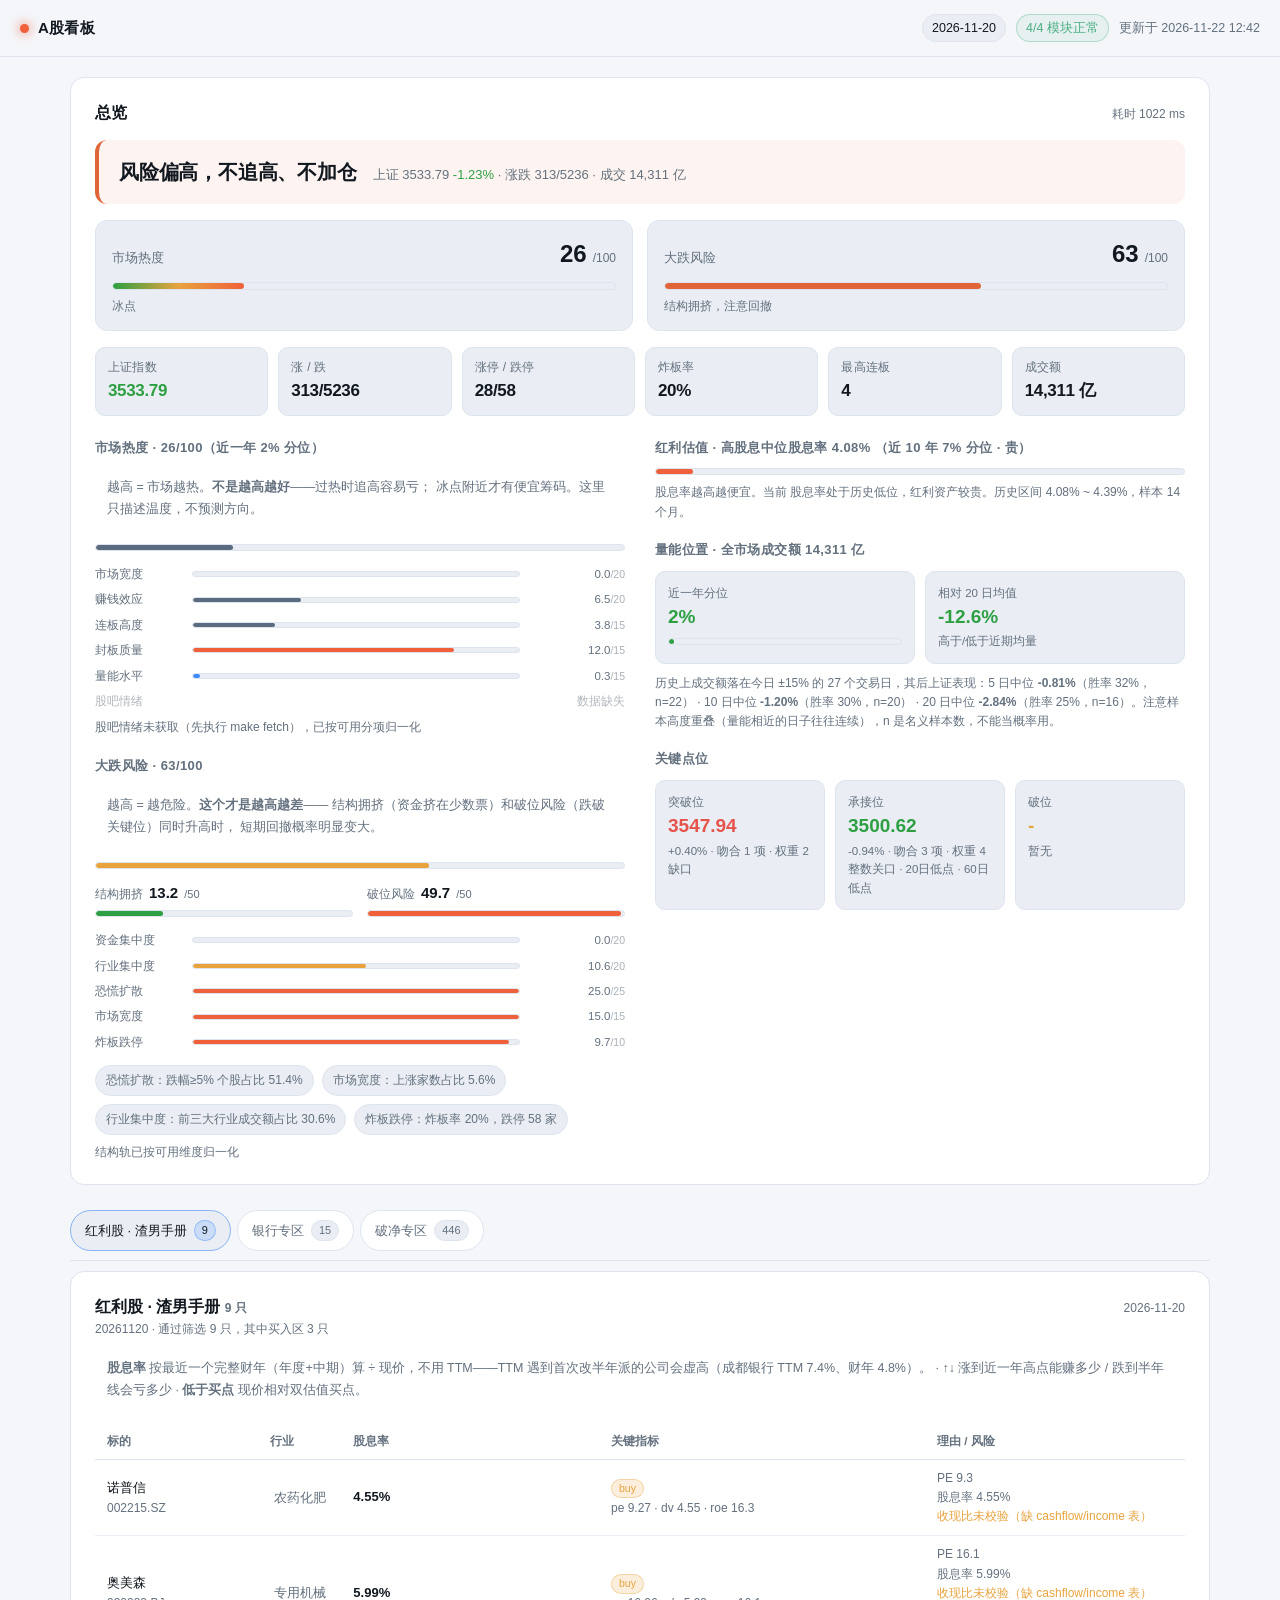
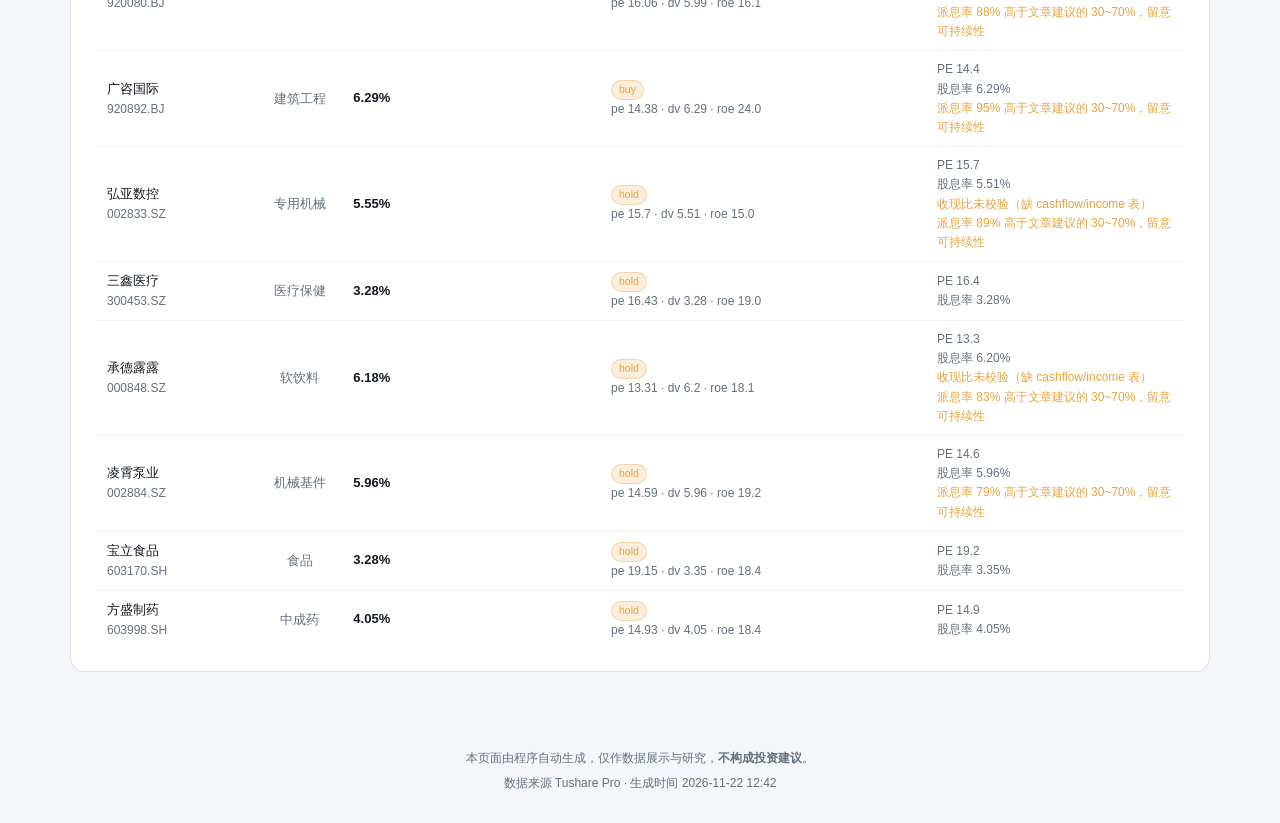
==== commit 976481a1: "chore: 每日数据 2026-11-22 12:42:25" ====
--- a/output/index.html
+++ b/output/index.html
@@ -548,8 +548,8 @@
   </div>
   <div class="meta">
     <span class="chip">2026-11-20</span>
-    <span class="chip warn">1 个数据不足</span>
-    <span class="muted" id="generated">更新于 2026-11-22 08:51</span>
+    <span class="chip good">4/4 模块正常</span>
+    <span class="muted" id="generated">更新于 2026-11-22 12:42</span>
   </div>
 </header>
 
@@ -559,7 +559,7 @@
     <div>
       <div class="card-title">总览</div>
     </div>
-    <div class="card-sub elapsed">耗时 945 ms</div>
+    <div class="card-sub elapsed">耗时 1022 ms</div>
   </div>
 
   <div class="verdict warn">
@@ -634,15 +634,91 @@
     </div>
   </div>
 </div>
-<section class="tabs" data-tabs data-default="dividend"><div class="tabbar" role="tablist"><button class="tab active" data-tab="dividend" role="tab" aria-selected="true">红利股 · 渣男手册<span class="n muted">·</span></button><button class="tab" data-tab="bank" role="tab" aria-selected="false">银行专区<span class="n">15</span></button><button class="tab" data-tab="subbook" role="tab" aria-selected="false">破净专区<span class="n">446</span></button></div><div class="panel active" data-panel="dividend" role="tabpanel"><div class="card">
+<section class="tabs" data-tabs data-default="dividend"><div class="tabbar" role="tablist"><button class="tab active" data-tab="dividend" role="tab" aria-selected="true">红利股 · 渣男手册<span class="n">9</span></button><button class="tab" data-tab="bank" role="tab" aria-selected="false">银行专区<span class="n">15</span></button><button class="tab" data-tab="subbook" role="tab" aria-selected="false">破净专区<span class="n">446</span></button></div><div class="panel active" data-panel="dividend" role="tabpanel">
+<div class="card">
+  
   <div class="card-head">
     <div>
-      <div class="card-title">红利股 · 渣男手册 <span class="card-sub">0 只</span></div>
-      <div class="card-sub">缺少数据表：dividend；请先执行 make fetch</div>
+      <div class="card-title">红利股 · 渣男手册 <span class="card-sub">9 只</span></div>
+      <div class="card-sub">20261120 · 通过筛选 9 只，其中买入区 3 只</div>
       
     </div>
     <div class="card-sub">2026-11-20</div>
-  </div><div class="state">缺少数据表：dividend；请先执行 make fetch</div></div></div><div class="panel" data-panel="bank" role="tabpanel">
+  </div>
+  <p class="legend"><b>股息率</b> 按最近一个完整财年（年度+中期）算 ÷ 现价，不用 TTM——TTM 遇到首次改半年派的公司会虚高（成都银行 TTM 7.4%、财年 4.8%）。 · <b>↑↓</b> 涨到近一年高点能赚多少 / 跌到半年线会亏多少 · <b>低于买点</b> 现价相对双估值买点。</p>
+  
+  <div class="table-wrap">
+    <table>
+      <thead><tr><th>标的</th><th>行业</th><th>股息率</th><th>关键指标</th><th>理由 / 风险</th></tr></thead>
+      <tbody>
+      <tr>
+        <td class="col-name"><div>诺普信</div><div class="code">002215.SZ</div></td>
+        <td class="ind">农药化肥</td>
+        <td class="score">4.55%</td>
+        <td><span class="badge ">buy</span><div class="reason">pe 9.27 · dv 4.55 · roe 16.3</div></td>
+        <td class="col-wide"><div class="reason">PE 9.3<br>股息率 4.55%</div><div class="risk">收现比未校验（缺 cashflow/income 表）</div></td>
+      </tr>
+      <tr>
+        <td class="col-name"><div>奥美森</div><div class="code">920080.BJ</div></td>
+        <td class="ind">专用机械</td>
+        <td class="score">5.99%</td>
+        <td><span class="badge ">buy</span><div class="reason">pe 16.06 · dv 5.99 · roe 16.1</div></td>
+        <td class="col-wide"><div class="reason">PE 16.1<br>股息率 5.99%</div><div class="risk">收现比未校验（缺 cashflow/income 表）<br>派息率 88% 高于文章建议的 30~70%，留意可持续性</div></td>
+      </tr>
+      <tr>
+        <td class="col-name"><div>广咨国际</div><div class="code">920892.BJ</div></td>
+        <td class="ind">建筑工程</td>
+        <td class="score">6.29%</td>
+        <td><span class="badge ">buy</span><div class="reason">pe 14.38 · dv 6.29 · roe 24.0</div></td>
+        <td class="col-wide"><div class="reason">PE 14.4<br>股息率 6.29%</div><div class="risk">派息率 95% 高于文章建议的 30~70%，留意可持续性</div></td>
+      </tr>
+      <tr>
+        <td class="col-name"><div>弘亚数控</div><div class="code">002833.SZ</div></td>
+        <td class="ind">专用机械</td>
+        <td class="score">5.55%</td>
+        <td><span class="badge ">hold</span><div class="reason">pe 15.7 · dv 5.51 · roe 15.0</div></td>
+        <td class="col-wide"><div class="reason">PE 15.7<br>股息率 5.51%</div><div class="risk">收现比未校验（缺 cashflow/income 表）<br>派息率 89% 高于文章建议的 30~70%，留意可持续性</div></td>
+      </tr>
+      <tr>
+        <td class="col-name"><div>三鑫医疗</div><div class="code">300453.SZ</div></td>
+        <td class="ind">医疗保健</td>
+        <td class="score">3.28%</td>
+        <td><span class="badge ">hold</span><div class="reason">pe 16.43 · dv 3.28 · roe 19.0</div></td>
+        <td class="col-wide"><div class="reason">PE 16.4<br>股息率 3.28%</div></td>
+      </tr>
+      <tr>
+        <td class="col-name"><div>承德露露</div><div class="code">000848.SZ</div></td>
+        <td class="ind">软饮料</td>
+        <td class="score">6.18%</td>
+        <td><span class="badge ">hold</span><div class="reason">pe 13.31 · dv 6.2 · roe 18.1</div></td>
+        <td class="col-wide"><div class="reason">PE 13.3<br>股息率 6.20%</div><div class="risk">收现比未校验（缺 cashflow/income 表）<br>派息率 83% 高于文章建议的 30~70%，留意可持续性</div></td>
+      </tr>
+      <tr>
+        <td class="col-name"><div>凌霄泵业</div><div class="code">002884.SZ</div></td>
+        <td class="ind">机械基件</td>
+        <td class="score">5.96%</td>
+        <td><span class="badge ">hold</span><div class="reason">pe 14.59 · dv 5.96 · roe 19.2</div></td>
+        <td class="col-wide"><div class="reason">PE 14.6<br>股息率 5.96%</div><div class="risk">派息率 79% 高于文章建议的 30~70%，留意可持续性</div></td>
+      </tr>
+      <tr>
+        <td class="col-name"><div>宝立食品</div><div class="code">603170.SH</div></td>
+        <td class="ind">食品</td>
+        <td class="score">3.28%</td>
+        <td><span class="badge ">hold</span><div class="reason">pe 19.15 · dv 3.35 · roe 18.4</div></td>
+        <td class="col-wide"><div class="reason">PE 19.2<br>股息率 3.35%</div></td>
+      </tr>
+      <tr>
+        <td class="col-name"><div>方盛制药</div><div class="code">603998.SH</div></td>
+        <td class="ind">中成药</td>
+        <td class="score">4.05%</td>
+        <td><span class="badge ">hold</span><div class="reason">pe 14.93 · dv 4.05 · roe 18.4</div></td>
+        <td class="col-wide"><div class="reason">PE 14.9<br>股息率 4.05%</div></td>
+      </tr></tbody>
+    </table>
+  </div>
+  
+</div>
+</div><div class="panel" data-panel="bank" role="tabpanel">
 <div class="card">
   
   <div class="card-head">
@@ -660,109 +736,109 @@
       <thead><tr><th>标的</th><th>行业</th><th>股息率</th><th>关键指标</th><th>理由 / 风险</th></tr></thead>
       <tbody>
       <tr>
-        <td class="col-name"><div>江阴银行</div><div class="code">002807.SZ</div></td>
-        <td class="ind">银行</td>
-        <td class="score">6.96%</td>
-        <td><span class="badge ">↑17.2% ↓5.1%</span><div class="reason">pe 5.56 · dv 6.96 · dv_annual </div></td>
-        <td class="col-wide"><div class="reason">PE 5.6<br>股息率 6.96%</div></td>
-      </tr>
-      <tr>
-        <td class="col-name"><div>成都银行</div><div class="code">601838.SH</div></td>
-        <td class="ind">银行</td>
-        <td class="score">6.75%</td>
-        <td><span class="badge ">↑0.5% ↓8.9%</span><div class="reason">pe 6.46 · dv 6.75 · dv_annual </div></td>
-        <td class="col-wide"><div class="reason">PE 6.5<br>股息率 6.75%</div></td>
-      </tr>
-      <tr>
         <td class="col-name"><div>上海银行</div><div class="code">601229.SH</div></td>
         <td class="ind">银行</td>
-        <td class="score">5.88%</td>
-        <td><span class="badge ">↑16.3% ↓0.0%</span><div class="reason">pe 6.38 · dv 5.88 · dv_annual </div></td>
+        <td class="score">5.90%</td>
+        <td><span class="badge ">↑16.3% ↓0.0%</span><span class="badge ">低于买点 19.3%</span><div class="reason">pe 6.38 · dv 5.88 · dv_annual 5.9</div></td>
         <td class="col-wide"><div class="reason">PE 6.4<br>股息率 5.88%</div></td>
-      </tr>
-      <tr>
-        <td class="col-name"><div>瑞丰银行</div><div class="code">601528.SH</div></td>
-        <td class="ind">银行</td>
-        <td class="score">5.75%</td>
-        <td><span class="badge ">↑6.9% ↓7.6%</span><div class="reason">pe 5.34 · dv 5.75 · dv_annual </div></td>
-        <td class="col-wide"><div class="reason">PE 5.3<br>股息率 5.75%</div></td>
       </tr>
       <tr>
         <td class="col-name"><div>兴业银行</div><div class="code">601166.SH</div></td>
         <td class="ind">银行</td>
         <td class="score">5.25%</td>
-        <td><span class="badge ">↑6.4% ↓9.9%</span><div class="reason">pe 5.72 · dv 5.25 · dv_annual </div></td>
+        <td><span class="badge ">↑6.4% ↓9.9%</span><span class="badge ">低于买点 26.5%</span><div class="reason">pe 5.72 · dv 5.25 · dv_annual 5.25</div></td>
         <td class="col-wide"><div class="reason">PE 5.7<br>股息率 5.25%</div></td>
+      </tr>
+      <tr>
+        <td class="col-name"><div>江阴银行</div><div class="code">002807.SZ</div></td>
+        <td class="ind">银行</td>
+        <td class="score">5.10%</td>
+        <td><span class="badge ">年度股息 5.1%</span><span class="badge ">↑17.2% ↓5.1%</span><span class="badge ">低于买点 15.6%</span><div class="reason">pe 5.56 · dv 6.96 · dv_annual 5.1</div></td>
+        <td class="col-wide"><div class="reason">PE 5.6<br>股息率 6.96%</div><div class="risk">派息率 26% 偏低</div></td>
       </tr>
       <tr>
         <td class="col-name"><div>平安银行</div><div class="code">000001.SZ</div></td>
         <td class="ind">银行</td>
-        <td class="score">4.98%</td>
-        <td><span class="badge ">↑0.7% ↓7.5%</span><div class="reason">pe 5.45 · dv 4.98 · dv_annual </div></td>
-        <td class="col-wide"><div class="reason">PE 5.5<br>股息率 4.98%</div></td>
+        <td class="score">4.88%</td>
+        <td><span class="badge ">↑0.7% ↓7.5%</span><span class="badge ">低于买点 15.2%</span><div class="reason">pe 5.45 · dv 4.98 · dv_annual 4.88</div></td>
+        <td class="col-wide"><div class="reason">PE 5.5<br>股息率 4.98%</div><div class="risk">派息率 29% 偏低</div></td>
       </tr>
       <tr>
         <td class="col-name"><div>苏农银行</div><div class="code">603323.SH</div></td>
         <td class="ind">银行</td>
-        <td class="score">4.65%</td>
-        <td><span class="badge ">↑19.6% ↓2.5%</span><div class="reason">pe 4.81 · dv 4.65 · dv_annual </div></td>
-        <td class="col-wide"><div class="reason">PE 4.8<br>股息率 4.65%</div></td>
+        <td class="score">4.67%</td>
+        <td><span class="badge ">↑19.6% ↓2.5%</span><span class="badge ">低于买点 7.7%</span><div class="reason">pe 4.81 · dv 4.65 · dv_annual 4.67</div></td>
+        <td class="col-wide"><div class="reason">PE 4.8<br>股息率 4.65%</div><div class="risk">派息率 21% 偏低</div></td>
       </tr>
       <tr>
         <td class="col-name"><div>招商银行</div><div class="code">600036.SH</div></td>
         <td class="ind">银行</td>
         <td class="score">4.58%</td>
-        <td><span class="badge ">↑0.0% ↓9.1%</span><div class="reason">pe 7.26 · dv 4.58 · dv_annual </div></td>
+        <td><span class="badge ">↑0.0% ↓9.1%</span><span class="badge ">低于买点 3.8%</span><div class="reason">pe 7.26 · dv 4.58 · dv_annual 4.58</div></td>
         <td class="col-wide"><div class="reason">PE 7.3<br>股息率 4.58%</div></td>
       </tr>
       <tr>
-        <td class="col-name"><div>沪农商行</div><div class="code">601825.SH</div></td>
+        <td class="col-name"><div>成都银行</div><div class="code">601838.SH</div></td>
         <td class="ind">银行</td>
-        <td class="score">4.48%</td>
-        <td><span class="badge ">↑0.0% ↓13.0%</span><div class="reason">pe 7.68 · dv 4.48 · dv_annual </div></td>
-        <td class="col-wide"><div class="reason">PE 7.7<br>股息率 4.48%</div></td>
-      </tr>
-      <tr>
-        <td class="col-name"><div>长沙银行</div><div class="code">601577.SH</div></td>
-        <td class="ind">银行</td>
-        <td class="score">4.47%</td>
-        <td><span class="badge ">↑1.9% ↓5.1%</span><div class="reason">pe 4.79 · dv 4.47 · dv_annual </div></td>
-        <td class="col-wide"><div class="reason">PE 4.8<br>股息率 4.47%</div></td>
+        <td class="score">4.41%</td>
+        <td><span class="badge ">年度股息 4.4%</span><span class="badge ">↑0.5% ↓8.9%</span><span class="badge ">低于买点 12.7%</span><div class="reason">pe 6.46 · dv 6.75 · dv_annual 4.41</div></td>
+        <td class="col-wide"><div class="reason">PE 6.5<br>股息率 6.75%</div></td>
       </tr>
       <tr>
         <td class="col-name"><div>渝农商行</div><div class="code">601077.SH</div></td>
         <td class="ind">银行</td>
         <td class="score">4.40%</td>
-        <td><span class="badge ">↑2.2% ↓7.2%</span><div class="reason">pe 6.38 · dv 4.4 · dv_annual </div></td>
+        <td><span class="badge ">↑2.2% ↓7.2%</span><span class="badge ">还需跌 8.2%</span><div class="reason">pe 6.38 · dv 4.4 · dv_annual 4.4</div></td>
         <td class="col-wide"><div class="reason">PE 6.4<br>股息率 4.40%</div></td>
       </tr>
       <tr>
-        <td class="col-name"><div>杭州银行</div><div class="code">600926.SH</div></td>
+        <td class="col-name"><div>沪农商行</div><div class="code">601825.SH</div></td>
         <td class="ind">银行</td>
-        <td class="score">4.14%</td>
-        <td><span class="badge ">↑0.1% ↓7.9%</span><div class="reason">pe 6.3 · dv 4.14 · dv_annual </div></td>
-        <td class="col-wide"><div class="reason">PE 6.3<br>股息率 4.14%</div></td>
+        <td class="score">4.39%</td>
+        <td><span class="badge ">↑0.0% ↓13.0%</span><span class="badge ">还需跌 10.3%</span><div class="reason">pe 7.68 · dv 4.48 · dv_annual 4.39</div></td>
+        <td class="col-wide"><div class="reason">PE 7.7<br>股息率 4.48%</div></td>
+      </tr>
+      <tr>
+        <td class="col-name"><div>长沙银行</div><div class="code">601577.SH</div></td>
+        <td class="ind">银行</td>
+        <td class="score">4.27%</td>
+        <td><span class="badge ">↑1.9% ↓5.1%</span><span class="badge ">低于买点 9.9%</span><div class="reason">pe 4.79 · dv 4.47 · dv_annual 4.27</div></td>
+        <td class="col-wide"><div class="reason">PE 4.8<br>股息率 4.47%</div><div class="risk">派息率 22% 偏低</div></td>
       </tr>
       <tr>
         <td class="col-name"><div>江苏银行</div><div class="code">600919.SH</div></td>
         <td class="ind">银行</td>
         <td class="score">4.13%</td>
-        <td><span class="badge ">↑0.0% ↓12.4%</span><div class="reason">pe 6.77 · dv 4.13 · dv_annual </div></td>
+        <td><span class="badge ">↑0.0% ↓12.4%</span><span class="badge ">低于买点 2.9%</span><div class="reason">pe 6.77 · dv 4.13 · dv_annual 4.13</div></td>
         <td class="col-wide"><div class="reason">PE 6.8<br>股息率 4.13%</div></td>
-      </tr>
-      <tr>
-        <td class="col-name"><div>中信银行</div><div class="code">601998.SH</div></td>
-        <td class="ind">银行</td>
-        <td class="score">4.10%</td>
-        <td><span class="badge ">↑0.0% ↓14.5%</span><div class="reason">pe 7.41 · dv 4.1 · dv_annual </div></td>
-        <td class="col-wide"><div class="reason">PE 7.4<br>股息率 4.10%</div></td>
       </tr>
       <tr>
         <td class="col-name"><div>无锡银行</div><div class="code">600908.SH</div></td>
         <td class="ind">银行</td>
         <td class="score">4.05%</td>
-        <td><span class="badge ">↑6.4% ↓5.0%</span><div class="reason">pe 5.52 · dv 4.05 · dv_annual </div></td>
-        <td class="col-wide"><div class="reason">PE 5.5<br>股息率 4.05%</div></td>
+        <td><span class="badge ">↑6.4% ↓5.0%</span><span class="badge ">还需跌 6.2%</span><div class="reason">pe 5.52 · dv 4.05 · dv_annual 4.05</div></td>
+        <td class="col-wide"><div class="reason">PE 5.5<br>股息率 4.05%</div><div class="risk">派息率 24% 偏低</div></td>
+      </tr>
+      <tr>
+        <td class="col-name"><div>中信银行</div><div class="code">601998.SH</div></td>
+        <td class="ind">银行</td>
+        <td class="score">3.94%</td>
+        <td><span class="badge ">↑0.0% ↓14.5%</span><span class="badge ">还需跌 20.7%</span><div class="reason">pe 7.41 · dv 4.1 · dv_annual 3.94</div></td>
+        <td class="col-wide"><div class="reason">PE 7.4<br>股息率 4.10%</div></td>
+      </tr>
+      <tr>
+        <td class="col-name"><div>瑞丰银行</div><div class="code">601528.SH</div></td>
+        <td class="ind">银行</td>
+        <td class="score">3.90%</td>
+        <td><span class="badge ">年度股息 3.9%</span><span class="badge ">↑6.9% ↓7.6%</span><span class="badge ">还需跌 10.5%</span><div class="reason">pe 5.34 · dv 5.75 · dv_annual 3.9</div></td>
+        <td class="col-wide"><div class="reason">PE 5.3<br>股息率 5.75%</div><div class="risk">派息率 21% 偏低</div></td>
+      </tr>
+      <tr>
+        <td class="col-name"><div>杭州银行</div><div class="code">600926.SH</div></td>
+        <td class="ind">银行</td>
+        <td class="score">3.69%</td>
+        <td><span class="badge ">↑0.1% ↓7.9%</span><span class="badge ">低于买点 8.3%</span><div class="reason">pe 6.3 · dv 4.14 · dv_annual 3.69</div></td>
+        <td class="col-wide"><div class="reason">PE 6.3<br>股息率 4.14%</div><div class="risk">派息率 25% 偏低</div></td>
       </tr></tbody>
     </table>
   </div>
@@ -781,7 +857,7 @@
   <div class="card-head">
     <div>
       <div class="card-title">破净专区 <span class="card-sub">446 只</span></div>
-      <div class="card-sub">20261120 · 破净 573 只（已排除银行 42 只）· 其中盈利 446 只，白马破净 0 只</div>
+      <div class="card-sub">20261120 · 破净 573 只（已排除银行 42 只）· 其中盈利 446 只，白马破净 14 只</div>
       
     </div>
     <div class="card-sub">2026-11-20</div>
@@ -815,13 +891,139 @@
     <table>
       <thead><tr><th>标的</th><th>行业</th><th class="num">PB</th><th class="num">ROE</th><th class="num">股息率</th><th class="num">分红年数</th><th>说明</th></tr></thead>
       <tbody>
+      <tr data-ind="普钢">
+        <td class="col-name"><div>新钢股份</div><div class="code">600782.SH</div></td>
+        <td class="ind">普钢</td>
+        <td class="num">0.31</td>
+        <td class="num">17.0%</td>
+        <td class="num">5.56%</td>
+        <td class="num">11</td>
+        <td class="col-wide"><span class="badge ">白马破净</span><div class="reason">PB 0.31<br>ROE 17.0%</div><div class="risk">周期行业：破净集中在周期底是常态，不代表被错杀</div></td>
+      </tr>
+      <tr data-ind="家居用品">
+        <td class="col-name"><div>大亚圣象</div><div class="code">000910.SZ</div></td>
+        <td class="ind">家居用品</td>
+        <td class="num">0.38</td>
+        <td class="num">19.9%</td>
+        <td class="num">4.32%</td>
+        <td class="num">14</td>
+        <td class="col-wide"><span class="badge ">白马破净</span><div class="reason">PB 0.38<br>ROE 19.9%</div></td>
+      </tr>
+      <tr data-ind="水泥">
+        <td class="col-name"><div>万年青</div><div class="code">000789.SZ</div></td>
+        <td class="ind">水泥</td>
+        <td class="num">0.46</td>
+        <td class="num">42.9%</td>
+        <td class="num">4.01%</td>
+        <td class="num">16</td>
+        <td class="col-wide"><span class="badge ">白马破净</span><div class="reason">PB 0.46<br>ROE 42.9%</div><div class="risk">周期行业：破净集中在周期底是常态，不代表被错杀</div></td>
+      </tr>
+      <tr data-ind="其他建材">
+        <td class="col-name"><div>垒知集团</div><div class="code">002398.SZ</div></td>
+        <td class="ind">其他建材</td>
+        <td class="num">0.61</td>
+        <td class="num">149.6%</td>
+        <td class="num">2.39%</td>
+        <td class="num">16</td>
+        <td class="col-wide"><span class="badge ">白马破净</span><div class="reason">PB 0.61<br>ROE 149.6%</div><div class="risk">ROE 150% 异常高，多半是净资产很小，不代表质地更好<br>周期行业：破净集中在周期底是常态，不代表被错杀</div></td>
+      </tr>
+      <tr data-ind="医疗保健">
+        <td class="col-name"><div>安旭生物</div><div class="code">688075.SH</div></td>
+        <td class="ind">医疗保健</td>
+        <td class="num">0.64</td>
+        <td class="num">133.9%</td>
+        <td class="num">3.17%</td>
+        <td class="num">5</td>
+        <td class="col-wide"><span class="badge ">白马破净</span><div class="reason">PB 0.64<br>ROE 133.9%</div><div class="risk">ROE 134% 异常高，多半是净资产很小，不代表质地更好</div></td>
+      </tr>
+      <tr data-ind="建筑工程">
+        <td class="col-name"><div>苏交科</div><div class="code">300284.SZ</div></td>
+        <td class="ind">建筑工程</td>
+        <td class="num">0.67</td>
+        <td class="num">28.1%</td>
+        <td class="num">2.15%</td>
+        <td class="num">16</td>
+        <td class="col-wide"><span class="badge ">白马破净</span><div class="reason">PB 0.67<br>ROE 28.1%</div><div class="risk">周期行业：破净集中在周期底是常态，不代表被错杀</div></td>
+      </tr>
+      <tr data-ind="环境保护">
+        <td class="col-name"><div>城发环境</div><div class="code">000885.SZ</div></td>
+        <td class="ind">环境保护</td>
+        <td class="num">0.72</td>
+        <td class="num">13.8%</td>
+        <td class="num">3.42%</td>
+        <td class="num">13</td>
+        <td class="col-wide"><span class="badge ">白马破净</span><div class="reason">PB 0.72<br>ROE 13.8%</div></td>
+      </tr>
+      <tr data-ind="食品">
+        <td class="col-name"><div>好想你</div><div class="code">002582.SZ</div></td>
+        <td class="ind">食品</td>
+        <td class="num">0.85</td>
+        <td class="num">22.9%</td>
+        <td class="num">6.36%</td>
+        <td class="num">10</td>
+        <td class="col-wide"><span class="badge ">白马破净</span><div class="reason">PB 0.85<br>ROE 22.9%</div></td>
+      </tr>
+      <tr data-ind="建筑工程">
+        <td class="col-name"><div>中材国际</div><div class="code">600970.SH</div></td>
+        <td class="ind">建筑工程</td>
+        <td class="num">0.89</td>
+        <td class="num">13.0%</td>
+        <td class="num">6.18%</td>
+        <td class="num">22</td>
+        <td class="col-wide"><span class="badge ">白马破净</span><div class="reason">PB 0.89<br>ROE 13.0%</div><div class="risk">周期行业：破净集中在周期底是常态，不代表被错杀</div></td>
+      </tr>
+      <tr data-ind="保险">
+        <td class="col-name"><div>中国人保</div><div class="code">601319.SH</div></td>
+        <td class="ind">保险</td>
+        <td class="num">0.94</td>
+        <td class="num">16.1%</td>
+        <td class="num">3.56%</td>
+        <td class="num">9</td>
+        <td class="col-wide"><span class="badge ">白马破净</span><div class="reason">PB 0.94<br>ROE 16.1%</div></td>
+      </tr>
+      <tr data-ind="保险">
+        <td class="col-name"><div>中国太保</div><div class="code">601601.SH</div></td>
+        <td class="ind">保险</td>
+        <td class="num">0.96</td>
+        <td class="num">18.0%</td>
+        <td class="num">4.76%</td>
+        <td class="num">20</td>
+        <td class="col-wide"><span class="badge ">白马破净</span><div class="reason">PB 0.96<br>ROE 18.0%</div></td>
+      </tr>
+      <tr data-ind="保险">
+        <td class="col-name"><div>中国平安</div><div class="code">601318.SH</div></td>
+        <td class="ind">保险</td>
+        <td class="num">0.96</td>
+        <td class="num">14.0%</td>
+        <td class="num">4.92%</td>
+        <td class="num">21</td>
+        <td class="col-wide"><span class="badge ">白马破净</span><div class="reason">PB 0.96<br>ROE 14.0%</div></td>
+      </tr>
+      <tr data-ind="家居用品">
+        <td class="col-name"><div>索菲亚</div><div class="code">002572.SZ</div></td>
+        <td class="ind">家居用品</td>
+        <td class="num">0.98</td>
+        <td class="num">12.1%</td>
+        <td class="num">11.59%</td>
+        <td class="num">15</td>
+        <td class="col-wide"><span class="badge ">白马破净</span><div class="reason">PB 0.98<br>ROE 12.1%</div></td>
+      </tr>
+      <tr data-ind="百货">
+        <td class="col-name"><div>重百集团</div><div class="code">600729.SH</div></td>
+        <td class="ind">百货</td>
+        <td class="num">0.99</td>
+        <td class="num">13.6%</td>
+        <td class="num">5.19%</td>
+        <td class="num">29</td>
+        <td class="col-wide"><span class="badge ">白马破净</span><div class="reason">PB 0.99<br>ROE 13.6%</div></td>
+      </tr>
       <tr data-ind="建筑工程">
         <td class="col-name"><div>中国铁建</div><div class="code">601186.SH</div></td>
         <td class="ind">建筑工程</td>
         <td class="num">0.29</td>
         <td class="num">5.5%</td>
         <td class="num">5.12%</td>
-        <td class="num">-</td>
+        <td class="num">18</td>
         <td class="col-wide"><div class="reason">PB 0.29<br>ROE 5.5%</div><div class="risk">ROE 低于 8%，净资产回报偏弱<br>周期行业：破净集中在周期底是常态，不代表被错杀</div></td>
       </tr>
       <tr data-ind="全国地产">
@@ -830,17 +1032,8 @@
         <td class="num">0.31</td>
         <td class="num">53.1%</td>
         <td class="num">0.69%</td>
-        <td class="num">-</td>
+        <td class="num">20</td>
         <td class="col-wide"><div class="reason">PB 0.31<br>ROE 53.1%</div><div class="risk">ROE 53% 异常高，多半是净资产很小，不代表质地更好</div></td>
-      </tr>
-      <tr data-ind="普钢">
-        <td class="col-name"><div>新钢股份</div><div class="code">600782.SH</div></td>
-        <td class="ind">普钢</td>
-        <td class="num">0.31</td>
-        <td class="num">17.0%</td>
-        <td class="num">5.56%</td>
-        <td class="num">-</td>
-        <td class="col-wide"><div class="reason">PB 0.31<br>ROE 17.0%</div><div class="risk">周期行业：破净集中在周期底是常态，不代表被错杀</div></td>
       </tr>
       <tr data-ind="水泥">
         <td class="col-name"><div>金隅冀东</div><div class="code">000401.SZ</div></td>
@@ -848,7 +1041,7 @@
         <td class="num">0.32</td>
         <td class="num">79.2%</td>
         <td class="num">3.27%</td>
-        <td class="num">-</td>
+        <td class="num">2</td>
         <td class="col-wide"><div class="reason">PB 0.32<br>ROE 79.2%</div><div class="risk">ROE 79% 异常高，多半是净资产很小，不代表质地更好<br>周期行业：破净集中在周期底是常态，不代表被错杀</div></td>
       </tr>
       <tr data-ind="建筑工程">
@@ -857,7 +1050,7 @@
         <td class="num">0.33</td>
         <td class="num">6.3%</td>
         <td class="num">3.47%</td>
-        <td class="num">-</td>
+        <td class="num">18</td>
         <td class="col-wide"><div class="reason">PB 0.33<br>ROE 6.3%</div><div class="risk">ROE 低于 8%，净资产回报偏弱<br>周期行业：破净集中在周期底是常态，不代表被错杀</div></td>
       </tr>
       <tr data-ind="普钢">
@@ -866,7 +1059,7 @@
         <td class="num">0.33</td>
         <td class="num">14.0%</td>
         <td class="num">0.4%</td>
-        <td class="num">-</td>
+        <td class="num">1</td>
         <td class="col-wide"><div class="reason">PB 0.33<br>ROE 14.0%</div><div class="risk">周期行业：破净集中在周期底是常态，不代表被错杀</div></td>
       </tr>
       <tr data-ind="建筑工程">
@@ -875,7 +1068,7 @@
         <td class="num">0.33</td>
         <td class="num">4.7%</td>
         <td class="num">3.27%</td>
-        <td class="num">-</td>
+        <td class="num">15</td>
         <td class="col-wide"><div class="reason">PB 0.33<br>ROE 4.7%</div><div class="risk">ROE 低于 8%，净资产回报偏弱<br>周期行业：破净集中在周期底是常态，不代表被错杀</div></td>
       </tr>
       <tr data-ind="建筑工程">
@@ -884,7 +1077,7 @@
         <td class="num">0.34</td>
         <td class="num">70.0%</td>
         <td class="num">0.82%</td>
-        <td class="num">-</td>
+        <td class="num">13</td>
         <td class="col-wide"><div class="reason">PB 0.34<br>ROE 70.0%</div><div class="risk">ROE 70% 异常高，多半是净资产很小，不代表质地更好<br>周期行业：破净集中在周期底是常态，不代表被错杀</div></td>
       </tr>
       <tr data-ind="普钢">
@@ -893,17 +1086,8 @@
         <td class="num">0.37</td>
         <td class="num">1.7%</td>
         <td class="num">2.14%</td>
-        <td class="num">-</td>
+        <td class="num">6</td>
         <td class="col-wide"><div class="reason">PB 0.37<br>ROE 1.7%</div><div class="risk">ROE 低于 8%，净资产回报偏弱<br>周期行业：破净集中在周期底是常态，不代表被错杀</div></td>
-      </tr>
-      <tr data-ind="家居用品">
-        <td class="col-name"><div>大亚圣象</div><div class="code">000910.SZ</div></td>
-        <td class="ind">家居用品</td>
-        <td class="num">0.38</td>
-        <td class="num">19.9%</td>
-        <td class="num">4.32%</td>
-        <td class="num">-</td>
-        <td class="col-wide"><div class="reason">PB 0.38<br>ROE 19.9%</div></td>
       </tr>
       <tr data-ind="汽车整车">
         <td class="col-name"><div>上汽集团</div><div class="code">600104.SH</div></td>
@@ -911,7 +1095,7 @@
         <td class="num">0.39</td>
         <td class="num">3.4%</td>
         <td class="num">2.59%</td>
-        <td class="num">-</td>
+        <td class="num">25</td>
         <td class="col-wide"><div class="reason">PB 0.39<br>ROE 3.4%</div><div class="risk">ROE 低于 8%，净资产回报偏弱</div></td>
       </tr>
       <tr data-ind="环境保护">
@@ -920,7 +1104,7 @@
         <td class="num">0.39</td>
         <td class="num">22.4%</td>
         <td class="num">0.14%</td>
-        <td class="num">-</td>
+        <td class="num">16</td>
         <td class="col-wide"><div class="reason">PB 0.39<br>ROE 22.4%</div></td>
       </tr>
       <tr data-ind="建筑工程">
@@ -929,7 +1113,7 @@
         <td class="num">0.39</td>
         <td class="num">8.2%</td>
         <td class="num">5.72%</td>
-        <td class="num">-</td>
+        <td class="num">17</td>
         <td class="col-wide"><div class="reason">PB 0.39<br>ROE 8.2%</div><div class="risk">周期行业：破净集中在周期底是常态，不代表被错杀</div></td>
       </tr>
       <tr data-ind="区域地产">
@@ -938,7 +1122,7 @@
         <td class="num">0.41</td>
         <td class="num">138.0%</td>
         <td class="num">1.18%</td>
-        <td class="num">-</td>
+        <td class="num">9</td>
         <td class="col-wide"><div class="reason">PB 0.41<br>ROE 138.0%</div><div class="risk">ROE 138% 异常高，多半是净资产很小，不代表质地更好</div></td>
       </tr>
       <tr data-ind="普钢">
@@ -947,7 +1131,7 @@
         <td class="num">0.41</td>
         <td class="num">4.8%</td>
         <td class="num">4.91%</td>
-        <td class="num">-</td>
+        <td class="num">7</td>
         <td class="col-wide"><div class="reason">PB 0.41<br>ROE 4.8%</div><div class="risk">ROE 低于 8%，净资产回报偏弱<br>周期行业：破净集中在周期底是常态，不代表被错杀</div></td>
       </tr>
       <tr data-ind="区域地产">
@@ -956,7 +1140,7 @@
         <td class="num">0.41</td>
         <td class="num">111.1%</td>
         <td class="num">-</td>
-        <td class="num">-</td>
+        <td class="num">6</td>
         <td class="col-wide"><div class="reason">PB 0.41<br>ROE 111.1%</div><div class="risk">ROE 111% 异常高，多半是净资产很小，不代表质地更好<br>股息率 0，不派现</div></td>
       </tr>
       <tr data-ind="百货">
@@ -965,7 +1149,7 @@
         <td class="num">0.42</td>
         <td class="num">1.6%</td>
         <td class="num">1.64%</td>
-        <td class="num">-</td>
+        <td class="num">10</td>
         <td class="col-wide"><div class="reason">PB 0.42<br>ROE 1.6%</div><div class="risk">ROE 低于 8%，净资产回报偏弱</div></td>
       </tr>
       <tr data-ind="普钢">
@@ -974,7 +1158,7 @@
         <td class="num">0.43</td>
         <td class="num">2.0%</td>
         <td class="num">1.43%</td>
-        <td class="num">-</td>
+        <td class="num">4</td>
         <td class="col-wide"><div class="reason">PB 0.43<br>ROE 2.0%</div><div class="risk">ROE 低于 8%，净资产回报偏弱<br>周期行业：破净集中在周期底是常态，不代表被错杀</div></td>
       </tr>
       <tr data-ind="水泥">
@@ -983,7 +1167,7 @@
         <td class="num">0.44</td>
         <td class="num">7.7%</td>
         <td class="num">1.74%</td>
-        <td class="num">-</td>
+        <td class="num">15</td>
         <td class="col-wide"><div class="reason">PB 0.44<br>ROE 7.7%</div><div class="risk">ROE 低于 8%，净资产回报偏弱<br>周期行业：破净集中在周期底是常态，不代表被错杀</div></td>
       </tr>
       <tr data-ind="建筑工程">
@@ -992,7 +1176,7 @@
         <td class="num">0.44</td>
         <td class="num">49.6%</td>
         <td class="num">0.58%</td>
-        <td class="num">-</td>
+        <td class="num">3</td>
         <td class="col-wide"><div class="reason">PB 0.44<br>ROE 49.6%</div><div class="risk">周期行业：破净集中在周期底是常态，不代表被错杀</div></td>
       </tr>
       <tr data-ind="建筑工程">
@@ -1001,17 +1185,8 @@
         <td class="num">0.45</td>
         <td class="num">1.5%</td>
         <td class="num">1.4%</td>
-        <td class="num">-</td>
+        <td class="num">17</td>
         <td class="col-wide"><div class="reason">PB 0.45<br>ROE 1.5%</div><div class="risk">ROE 低于 8%，净资产回报偏弱<br>周期行业：破净集中在周期底是常态，不代表被错杀</div></td>
-      </tr>
-      <tr data-ind="水泥">
-        <td class="col-name"><div>万年青</div><div class="code">000789.SZ</div></td>
-        <td class="ind">水泥</td>
-        <td class="num">0.46</td>
-        <td class="num">42.9%</td>
-        <td class="num">4.01%</td>
-        <td class="num">-</td>
-        <td class="col-wide"><div class="reason">PB 0.46<br>ROE 42.9%</div><div class="risk">周期行业：破净集中在周期底是常态，不代表被错杀</div></td>
       </tr>
       <tr data-ind="综合类">
         <td class="col-name"><div>宁波联合</div><div class="code">600051.SH</div></td>
@@ -1019,7 +1194,7 @@
         <td class="num">0.46</td>
         <td class="num">2.5%</td>
         <td class="num">1.2%</td>
-        <td class="num">-</td>
+        <td class="num">11</td>
         <td class="col-wide"><div class="reason">PB 0.46<br>ROE 2.5%</div><div class="risk">ROE 低于 8%，净资产回报偏弱</div></td>
       </tr>
       <tr data-ind="化工原料">
@@ -1028,7 +1203,7 @@
         <td class="num">0.46</td>
         <td class="num">26.5%</td>
         <td class="num">1.23%</td>
-        <td class="num">-</td>
+        <td class="num">1</td>
         <td class="col-wide"><div class="reason">PB 0.46<br>ROE 26.5%</div><div class="risk">周期行业：破净集中在周期底是常态，不代表被错杀</div></td>
       </tr>
       <tr data-ind="全国地产">
@@ -1037,7 +1212,7 @@
         <td class="num">0.47</td>
         <td class="num">62.8%</td>
         <td class="num">-</td>
-        <td class="num">-</td>
+        <td class="num">1</td>
         <td class="col-wide"><div class="reason">PB 0.47<br>ROE 62.8%</div><div class="risk">ROE 63% 异常高，多半是净资产很小，不代表质地更好<br>股息率 0，不派现</div></td>
       </tr>
       <tr data-ind="多元金融">
@@ -1046,7 +1221,7 @@
         <td class="num">0.47</td>
         <td class="num">92.6%</td>
         <td class="num">0.67%</td>
-        <td class="num">-</td>
+        <td class="num">9</td>
         <td class="col-wide"><div class="reason">PB 0.47<br>ROE 92.6%</div><div class="risk">ROE 93% 异常高，多半是净资产很小，不代表质地更好</div></td>
       </tr>
       <tr data-ind="生物制药">
@@ -1055,7 +1230,7 @@
         <td class="num">0.47</td>
         <td class="num">2.5%</td>
         <td class="num">1.58%</td>
-        <td class="num">-</td>
+        <td class="num">7</td>
         <td class="col-wide"><div class="reason">PB 0.47<br>ROE 2.5%</div><div class="risk">ROE 低于 8%，净资产回报偏弱</div></td>
       </tr>
       <tr data-ind="路桥">
@@ -1064,7 +1239,7 @@
         <td class="num">0.48</td>
         <td class="num">3.2%</td>
         <td class="num">4.57%</td>
-        <td class="num">-</td>
+        <td class="num">14</td>
         <td class="col-wide"><div class="reason">PB 0.48<br>ROE 3.2%</div><div class="risk">ROE 低于 8%，净资产回报偏弱</div></td>
       </tr>
       <tr data-ind="路桥">
@@ -1073,7 +1248,7 @@
         <td class="num">0.48</td>
         <td class="num">6.7%</td>
         <td class="num">4.23%</td>
-        <td class="num">-</td>
+        <td class="num">26</td>
         <td class="col-wide"><div class="reason">PB 0.48<br>ROE 6.7%</div><div class="risk">ROE 低于 8%，净资产回报偏弱</div></td>
       </tr>
       <tr data-ind="纺织">
@@ -1082,7 +1257,7 @@
         <td class="num">0.49</td>
         <td class="num">6.2%</td>
         <td class="num">4.25%</td>
-        <td class="num">-</td>
+        <td class="num">27</td>
         <td class="col-wide"><div class="reason">PB 0.49<br>ROE 6.2%</div><div class="risk">ROE 低于 8%，净资产回报偏弱</div></td>
       </tr>
       <tr data-ind="元器件">
@@ -1091,7 +1266,7 @@
         <td class="num">0.49</td>
         <td class="num">61.4%</td>
         <td class="num">-</td>
-        <td class="num">-</td>
+        <td class="num">10</td>
         <td class="col-wide"><div class="reason">PB 0.49<br>ROE 61.4%</div><div class="risk">ROE 61% 异常高，多半是净资产很小，不代表质地更好<br>股息率 0，不派现</div></td>
       </tr>
       <tr data-ind="钢加工">
@@ -1100,7 +1275,7 @@
         <td class="num">0.5</td>
         <td class="num">3.7%</td>
         <td class="num">2.27%</td>
-        <td class="num">-</td>
+        <td class="num">17</td>
         <td class="col-wide"><div class="reason">PB 0.50<br>ROE 3.7%</div><div class="risk">ROE 低于 8%，净资产回报偏弱</div></td>
       </tr>
       <tr data-ind="出版业">
@@ -1109,7 +1284,7 @@
         <td class="num">0.5</td>
         <td class="num">1.6%</td>
         <td class="num">3.08%</td>
-        <td class="num">-</td>
+        <td class="num">15</td>
         <td class="col-wide"><div class="reason">PB 0.50<br>ROE 1.6%</div><div class="risk">ROE 低于 8%，净资产回报偏弱</div></td>
       </tr>
       <tr data-ind="商品城">
@@ -1118,7 +1293,7 @@
         <td class="num">0.5</td>
         <td class="num">83.8%</td>
         <td class="num">1.2%</td>
-        <td class="num">-</td>
+        <td class="num">17</td>
         <td class="col-wide"><div class="reason">PB 0.50<br>ROE 83.8%</div><div class="risk">ROE 84% 异常高，多半是净资产很小，不代表质地更好</div></td>
       </tr>
       <tr data-ind="水泥">
@@ -1127,7 +1302,7 @@
         <td class="num">0.51</td>
         <td class="num">4.3%</td>
         <td class="num">4.05%</td>
-        <td class="num">-</td>
+        <td class="num">19</td>
         <td class="col-wide"><div class="reason">PB 0.51<br>ROE 4.3%</div><div class="risk">ROE 低于 8%，净资产回报偏弱<br>周期行业：破净集中在周期底是常态，不代表被错杀</div></td>
       </tr>
       <tr data-ind="建筑工程">
@@ -1136,7 +1311,7 @@
         <td class="num">0.51</td>
         <td class="num">6.2%</td>
         <td class="num">3.59%</td>
-        <td class="num">-</td>
+        <td class="num">9</td>
         <td class="col-wide"><div class="reason">PB 0.51<br>ROE 6.2%</div><div class="risk">ROE 低于 8%，净资产回报偏弱<br>周期行业：破净集中在周期底是常态，不代表被错杀</div></td>
       </tr>
       <tr data-ind="建筑工程">
@@ -1145,7 +1320,7 @@
         <td class="num">0.51</td>
         <td class="num">8.8%</td>
         <td class="num">3.84%</td>
-        <td class="num">-</td>
+        <td class="num">10</td>
         <td class="col-wide"><div class="reason">PB 0.51<br>ROE 8.8%</div><div class="risk">周期行业：破净集中在周期底是常态，不代表被错杀</div></td>
       </tr>
       <tr data-ind="建筑工程">
@@ -1154,7 +1329,7 @@
         <td class="num">0.52</td>
         <td class="num">85.6%</td>
         <td class="num">-</td>
-        <td class="num">-</td>
+        <td class="num">1</td>
         <td class="col-wide"><div class="reason">PB 0.52<br>ROE 85.6%</div><div class="risk">ROE 86% 异常高，多半是净资产很小，不代表质地更好<br>股息率 0，不派现</div></td>
       </tr>
       <tr data-ind="建筑工程">
@@ -1163,7 +1338,7 @@
         <td class="num">0.52</td>
         <td class="num">5.9%</td>
         <td class="num">3.28%</td>
-        <td class="num">-</td>
+        <td class="num">15</td>
         <td class="col-wide"><div class="reason">PB 0.52<br>ROE 5.9%</div><div class="risk">ROE 低于 8%，净资产回报偏弱<br>周期行业：破净集中在周期底是常态，不代表被错杀</div></td>
       </tr>
       <tr data-ind="装修装饰">
@@ -1172,7 +1347,7 @@
         <td class="num">0.52</td>
         <td class="num">4.1%</td>
         <td class="num">3.85%</td>
-        <td class="num">-</td>
+        <td class="num">16</td>
         <td class="col-wide"><div class="reason">PB 0.52<br>ROE 4.1%</div><div class="risk">ROE 低于 8%，净资产回报偏弱</div></td>
       </tr>
       <tr data-ind="建筑工程">
@@ -1181,7 +1356,7 @@
         <td class="num">0.52</td>
         <td class="num">6.0%</td>
         <td class="num">2.38%</td>
-        <td class="num">-</td>
+        <td class="num">15</td>
         <td class="col-wide"><div class="reason">PB 0.52<br>ROE 6.0%</div><div class="risk">ROE 低于 8%，净资产回报偏弱<br>周期行业：破净集中在周期底是常态，不代表被错杀</div></td>
       </tr>
       <tr data-ind="医疗保健">
@@ -1190,7 +1365,7 @@
         <td class="num">0.52</td>
         <td class="num">97.5%</td>
         <td class="num">0.55%</td>
-        <td class="num">-</td>
+        <td class="num">1</td>
         <td class="col-wide"><div class="reason">PB 0.52<br>ROE 97.5%</div><div class="risk">ROE 98% 异常高，多半是净资产很小，不代表质地更好</div></td>
       </tr>
       <tr data-ind="区域地产">
@@ -1199,7 +1374,7 @@
         <td class="num">0.53</td>
         <td class="num">35.3%</td>
         <td class="num">0.39%</td>
-        <td class="num">-</td>
+        <td class="num">4</td>
         <td class="col-wide"><div class="reason">PB 0.53<br>ROE 35.3%</div></td>
       </tr>
       <tr data-ind="证券">
@@ -1208,7 +1383,7 @@
         <td class="num">0.53</td>
         <td class="num">91.5%</td>
         <td class="num">-</td>
-        <td class="num">-</td>
+        <td class="num">1</td>
         <td class="col-wide"><div class="reason">PB 0.53<br>ROE 91.5%</div><div class="risk">ROE 92% 异常高，多半是净资产很小，不代表质地更好<br>股息率 0，不派现</div></td>
       </tr>
       <tr data-ind="电气设备">
@@ -1217,7 +1392,7 @@
         <td class="num">0.54</td>
         <td class="num">130.3%</td>
         <td class="num">1.38%</td>
-        <td class="num">-</td>
+        <td class="num">2</td>
         <td class="col-wide"><div class="reason">PB 0.54<br>ROE 130.3%</div><div class="risk">ROE 130% 异常高，多半是净资产很小，不代表质地更好</div></td>
       </tr>
       <tr data-ind="焦炭加工">
@@ -1226,7 +1401,7 @@
         <td class="num">0.54</td>
         <td class="num">54.4%</td>
         <td class="num">0.78%</td>
-        <td class="num">-</td>
+        <td class="num">8</td>
         <td class="col-wide"><div class="reason">PB 0.54<br>ROE 54.4%</div><div class="risk">ROE 54% 异常高，多半是净资产很小，不代表质地更好<br>周期行业：破净集中在周期底是常态，不代表被错杀</div></td>
       </tr>
       <tr data-ind="特种钢">
@@ -1235,7 +1410,7 @@
         <td class="num">0.54</td>
         <td class="num">15.8%</td>
         <td class="num">0.29%</td>
-        <td class="num">-</td>
+        <td class="num">1</td>
         <td class="col-wide"><div class="reason">PB 0.54<br>ROE 15.8%</div></td>
       </tr>
       <tr data-ind="区域地产">
@@ -1244,7 +1419,7 @@
         <td class="num">0.55</td>
         <td class="num">20.0%</td>
         <td class="num">1.82%</td>
-        <td class="num">-</td>
+        <td class="num">5</td>
         <td class="col-wide"><div class="reason">PB 0.55<br>ROE 20.0%</div></td>
       </tr>
       <tr data-ind="建筑工程">
@@ -1253,7 +1428,7 @@
         <td class="num">0.55</td>
         <td class="num">4.5%</td>
         <td class="num">3.26%</td>
-        <td class="num">-</td>
+        <td class="num">22</td>
         <td class="col-wide"><div class="reason">PB 0.55<br>ROE 4.5%</div><div class="risk">ROE 低于 8%，净资产回报偏弱<br>周期行业：破净集中在周期底是常态，不代表被错杀</div></td>
       </tr>
       <tr data-ind="新型电力">
@@ -1262,7 +1437,7 @@
         <td class="num">0.56</td>
         <td class="num">3.7%</td>
         <td class="num">1.23%</td>
-        <td class="num">-</td>
+        <td class="num">20</td>
         <td class="col-wide"><div class="reason">PB 0.56<br>ROE 3.7%</div><div class="risk">ROE 低于 8%，净资产回报偏弱</div></td>
       </tr>
       <tr data-ind="服饰">
@@ -1271,7 +1446,7 @@
         <td class="num">0.56</td>
         <td class="num">6.2%</td>
         <td class="num">3.22%</td>
-        <td class="num">-</td>
+        <td class="num">4</td>
         <td class="col-wide"><div class="reason">PB 0.56<br>ROE 6.2%</div><div class="risk">ROE 低于 8%，净资产回报偏弱</div></td>
       </tr>
       <tr data-ind="建筑工程">
@@ -1280,7 +1455,7 @@
         <td class="num">0.57</td>
         <td class="num">2.6%</td>
         <td class="num">1.72%</td>
-        <td class="num">-</td>
+        <td class="num">27</td>
         <td class="col-wide"><div class="reason">PB 0.57<br>ROE 2.6%</div><div class="risk">ROE 低于 8%，净资产回报偏弱<br>周期行业：破净集中在周期底是常态，不代表被错杀</div></td>
       </tr>
       <tr data-ind="港口">
@@ -1289,7 +1464,7 @@
         <td class="num">0.57</td>
         <td class="num">3.6%</td>
         <td class="num">2.74%</td>
-        <td class="num">-</td>
+        <td class="num">11</td>
         <td class="col-wide"><div class="reason">PB 0.57<br>ROE 3.6%</div><div class="risk">ROE 低于 8%，净资产回报偏弱<br>周期行业：破净集中在周期底是常态，不代表被错杀</div></td>
       </tr>
       <tr data-ind="区域地产">
@@ -1298,7 +1473,7 @@
         <td class="num">0.57</td>
         <td class="num">149.7%</td>
         <td class="num">0.78%</td>
-        <td class="num">-</td>
+        <td class="num">6</td>
         <td class="col-wide"><div class="reason">PB 0.57<br>ROE 149.7%</div><div class="risk">ROE 150% 异常高，多半是净资产很小，不代表质地更好</div></td>
       </tr>
       <tr data-ind="建筑工程">
@@ -1307,7 +1482,7 @@
         <td class="num">0.57</td>
         <td class="num">8.8%</td>
         <td class="num">6.75%</td>
-        <td class="num">-</td>
+        <td class="num">9</td>
         <td class="col-wide"><div class="reason">PB 0.57<br>ROE 8.8%</div><div class="risk">周期行业：破净集中在周期底是常态，不代表被错杀</div></td>
       </tr>
       <tr data-ind="运输设备">
@@ -1316,7 +1491,7 @@
         <td class="num">0.58</td>
         <td class="num">5.0%</td>
         <td class="num">1.35%</td>
-        <td class="num">-</td>
+        <td class="num">18</td>
         <td class="col-wide"><div class="reason">PB 0.58<br>ROE 5.0%</div><div class="risk">ROE 低于 8%，净资产回报偏弱</div></td>
       </tr>
       <tr data-ind="区域地产">
@@ -1325,7 +1500,7 @@
         <td class="num">0.58</td>
         <td class="num">2.8%</td>
         <td class="num">0.5%</td>
-        <td class="num">-</td>
+        <td class="num">6</td>
         <td class="col-wide"><div class="reason">PB 0.58<br>ROE 2.8%</div><div class="risk">ROE 低于 8%，净资产回报偏弱</div></td>
       </tr>
       <tr data-ind="全国地产">
@@ -1334,7 +1509,7 @@
         <td class="num">0.59</td>
         <td class="num">132.0%</td>
         <td class="num">-</td>
-        <td class="num">-</td>
+        <td class="num">1</td>
         <td class="col-wide"><div class="reason">PB 0.59<br>ROE 132.0%</div><div class="risk">ROE 132% 异常高，多半是净资产很小，不代表质地更好<br>股息率 0，不派现</div></td>
       </tr>
       <tr data-ind="环境保护">
@@ -1343,7 +1518,7 @@
         <td class="num">0.59</td>
         <td class="num">3.9%</td>
         <td class="num">-</td>
-        <td class="num">-</td>
+        <td class="num">1</td>
         <td class="col-wide"><div class="reason">PB 0.59<br>ROE 3.9%</div><div class="risk">股息率 0，不派现<br>ROE 低于 8%，净资产回报偏弱</div></td>
       </tr>
       <tr data-ind="汽车配件">
@@ -1352,7 +1527,7 @@
         <td class="num">0.59</td>
         <td class="num">4.6%</td>
         <td class="num">3.58%</td>
-        <td class="num">-</td>
+        <td class="num">3</td>
         <td class="col-wide"><div class="reason">PB 0.59<br>ROE 4.6%</div><div class="risk">ROE 低于 8%，净资产回报偏弱</div></td>
       </tr>
       <tr data-ind="港口">
@@ -1361,7 +1536,7 @@
         <td class="num">0.6</td>
         <td class="num">5.0%</td>
         <td class="num">2.38%</td>
-        <td class="num">-</td>
+        <td class="num">17</td>
         <td class="col-wide"><div class="reason">PB 0.60<br>ROE 5.0%</div><div class="risk">ROE 低于 8%，净资产回报偏弱<br>周期行业：破净集中在周期底是常态，不代表被错杀</div></td>
       </tr>
       <tr data-ind="汽车服务">
@@ -1370,7 +1545,7 @@
         <td class="num">0.6</td>
         <td class="num">3.7%</td>
         <td class="num">2.61%</td>
-        <td class="num">-</td>
+        <td class="num">16</td>
         <td class="col-wide"><div class="reason">PB 0.60<br>ROE 3.7%</div><div class="risk">ROE 低于 8%，净资产回报偏弱</div></td>
       </tr>
       <tr data-ind="铁路">
@@ -1379,7 +1554,7 @@
         <td class="num">0.6</td>
         <td class="num">3.7%</td>
         <td class="num">4.45%</td>
-        <td class="num">-</td>
+        <td class="num">21</td>
         <td class="col-wide"><div class="reason">PB 0.60<br>ROE 3.7%</div><div class="risk">ROE 低于 8%，净资产回报偏弱</div></td>
       </tr>
       <tr data-ind="商贸代理">
@@ -1388,7 +1563,7 @@
         <td class="num">0.6</td>
         <td class="num">2.6%</td>
         <td class="num">1.77%</td>
-        <td class="num">-</td>
+        <td class="num">15</td>
         <td class="col-wide"><div class="reason">PB 0.60<br>ROE 2.6%</div><div class="risk">ROE 低于 8%，净资产回报偏弱</div></td>
       </tr>
       <tr data-ind="石油开采">
@@ -1397,7 +1572,7 @@
         <td class="num">0.6</td>
         <td class="num">134.0%</td>
         <td class="num">0.45%</td>
-        <td class="num">-</td>
+        <td class="num">9</td>
         <td class="col-wide"><div class="reason">PB 0.60<br>ROE 134.0%</div><div class="risk">ROE 134% 异常高，多半是净资产很小，不代表质地更好</div></td>
       </tr>
       <tr data-ind="中成药">
@@ -1406,7 +1581,7 @@
         <td class="num">0.61</td>
         <td class="num">8.0%</td>
         <td class="num">2.95%</td>
-        <td class="num">-</td>
+        <td class="num">19</td>
         <td class="col-wide"><div class="reason">PB 0.61<br>ROE 8.0%</div></td>
       </tr>
       <tr data-ind="仓储物流">
@@ -1415,7 +1590,7 @@
         <td class="num">0.61</td>
         <td class="num">8.4%</td>
         <td class="num">4.49%</td>
-        <td class="num">-</td>
+        <td class="num">21</td>
         <td class="col-wide"><div class="reason">PB 0.61<br>ROE 8.4%</div></td>
       </tr>
       <tr data-ind="仓储物流">
@@ -1424,7 +1599,7 @@
         <td class="num">0.61</td>
         <td class="num">1.5%</td>
         <td class="num">4.08%</td>
-        <td class="num">-</td>
+        <td class="num">24</td>
         <td class="col-wide"><div class="reason">PB 0.61<br>ROE 1.5%</div><div class="risk">ROE 低于 8%，净资产回报偏弱</div></td>
       </tr>
       <tr data-ind="建筑工程">
@@ -1433,17 +1608,8 @@
         <td class="num">0.61</td>
         <td class="num">9.9%</td>
         <td class="num">2.99%</td>
-        <td class="num">-</td>
+        <td class="num">16</td>
         <td class="col-wide"><div class="reason">PB 0.61<br>ROE 9.9%</div><div class="risk">周期行业：破净集中在周期底是常态，不代表被错杀</div></td>
-      </tr>
-      <tr data-ind="其他建材">
-        <td class="col-name"><div>垒知集团</div><div class="code">002398.SZ</div></td>
-        <td class="ind">其他建材</td>
-        <td class="num">0.61</td>
-        <td class="num">149.6%</td>
-        <td class="num">2.39%</td>
-        <td class="num">-</td>
-        <td class="col-wide"><div class="reason">PB 0.61<br>ROE 149.6%</div><div class="risk">ROE 150% 异常高，多半是净资产很小，不代表质地更好<br>周期行业：破净集中在周期底是常态，不代表被错杀</div></td>
       </tr>
       <tr data-ind="百货">
         <td class="col-name"><div>大商股份</div><div class="code">600694.SH</div></td>
@@ -1451,7 +1617,7 @@
         <td class="num">0.61</td>
         <td class="num">5.6%</td>
         <td class="num">6.29%</td>
-        <td class="num">-</td>
+        <td class="num">7</td>
         <td class="col-wide"><div class="reason">PB 0.61<br>ROE 5.6%</div><div class="risk">ROE 低于 8%，净资产回报偏弱</div></td>
       </tr>
       <tr data-ind="火力发电">
@@ -1460,7 +1626,7 @@
         <td class="num">0.62</td>
         <td class="num">44.4%</td>
         <td class="num">-</td>
-        <td class="num">-</td>
+        <td class="num">1</td>
         <td class="col-wide"><div class="reason">PB 0.62<br>ROE 44.4%</div><div class="risk">股息率 0，不派现</div></td>
       </tr>
       <tr data-ind="新型电力">
@@ -1469,7 +1635,7 @@
         <td class="num">0.62</td>
         <td class="num">2.1%</td>
         <td class="num">1.01%</td>
-        <td class="num">-</td>
+        <td class="num">5</td>
         <td class="col-wide"><div class="reason">PB 0.62<br>ROE 2.1%</div><div class="risk">ROE 低于 8%，净资产回报偏弱</div></td>
       </tr>
       <tr data-ind="园区开发">
@@ -1478,7 +1644,7 @@
         <td class="num">0.62</td>
         <td class="num">9.7%</td>
         <td class="num">4.41%</td>
-        <td class="num">-</td>
+        <td class="num">22</td>
         <td class="col-wide"><div class="reason">PB 0.62<br>ROE 9.7%</div></td>
       </tr>
       <tr data-ind="仓储物流">
@@ -1487,7 +1653,7 @@
         <td class="num">0.62</td>
         <td class="num">3.3%</td>
         <td class="num">2.44%</td>
-        <td class="num">-</td>
+        <td class="num">18</td>
         <td class="col-wide"><div class="reason">PB 0.62<br>ROE 3.3%</div><div class="risk">ROE 低于 8%，净资产回报偏弱</div></td>
       </tr>
       <tr data-ind="汽车配件">
@@ -1496,7 +1662,7 @@
         <td class="num">0.63</td>
         <td class="num">6.7%</td>
         <td class="num">4.77%</td>
-        <td class="num">-</td>
+        <td class="num">11</td>
         <td class="col-wide"><div class="reason">PB 0.63<br>ROE 6.7%</div><div class="risk">ROE 低于 8%，净资产回报偏弱</div></td>
       </tr>
       <tr data-ind="汽车配件">
@@ -1505,7 +1671,7 @@
         <td class="num">0.63</td>
         <td class="num">5.5%</td>
         <td class="num">5.4%</td>
-        <td class="num">-</td>
+        <td class="num">19</td>
         <td class="col-wide"><div class="reason">PB 0.63<br>ROE 5.5%</div><div class="risk">ROE 低于 8%，净资产回报偏弱</div></td>
       </tr>
       <tr data-ind="汽车配件">
@@ -1514,7 +1680,7 @@
         <td class="num">0.63</td>
         <td class="num">6.6%</td>
         <td class="num">1.76%</td>
-        <td class="num">-</td>
+        <td class="num">10</td>
         <td class="col-wide"><div class="reason">PB 0.63<br>ROE 6.6%</div><div class="risk">ROE 低于 8%，净资产回报偏弱</div></td>
       </tr>
       <tr data-ind="超市连锁">
@@ -1523,7 +1689,7 @@
         <td class="num">0.63</td>
         <td class="num">3.2%</td>
         <td class="num">2.08%</td>
-        <td class="num">-</td>
+        <td class="num">10</td>
         <td class="col-wide"><div class="reason">PB 0.63<br>ROE 3.2%</div><div class="risk">ROE 低于 8%，净资产回报偏弱</div></td>
       </tr>
       <tr data-ind="陶瓷">
@@ -1532,17 +1698,8 @@
         <td class="num">0.64</td>
         <td class="num">4.6%</td>
         <td class="num">6.0%</td>
-        <td class="num">-</td>
+        <td class="num">6</td>
         <td class="col-wide"><div class="reason">PB 0.64<br>ROE 4.6%</div><div class="risk">ROE 低于 8%，净资产回报偏弱</div></td>
-      </tr>
-      <tr data-ind="医疗保健">
-        <td class="col-name"><div>安旭生物</div><div class="code">688075.SH</div></td>
-        <td class="ind">医疗保健</td>
-        <td class="num">0.64</td>
-        <td class="num">133.9%</td>
-        <td class="num">3.17%</td>
-        <td class="num">-</td>
-        <td class="col-wide"><div class="reason">PB 0.64<br>ROE 133.9%</div><div class="risk">ROE 134% 异常高，多半是净资产很小，不代表质地更好</div></td>
       </tr>
       <tr data-ind="煤炭开采">
         <td class="col-name"><div>上海能源</div><div class="code">600508.SH</div></td>
@@ -1550,7 +1707,7 @@
         <td class="num">0.64</td>
         <td class="num">1.7%</td>
         <td class="num">2.9%</td>
-        <td class="num">-</td>
+        <td class="num">11</td>
         <td class="col-wide"><div class="reason">PB 0.64<br>ROE 1.7%</div><div class="risk">ROE 低于 8%，净资产回报偏弱<br>周期行业：破净集中在周期底是常态，不代表被错杀</div></td>
       </tr>
       <tr data-ind="医药商业">
@@ -1559,7 +1716,7 @@
         <td class="num">0.64</td>
         <td class="num">2.6%</td>
         <td class="num">1.2%</td>
-        <td class="num">-</td>
+        <td class="num">16</td>
         <td class="col-wide"><div class="reason">PB 0.64<br>ROE 2.6%</div><div class="risk">ROE 低于 8%，净资产回报偏弱</div></td>
       </tr>
       <tr data-ind="钢加工">
@@ -1568,7 +1725,7 @@
         <td class="num">0.64</td>
         <td class="num">6.6%</td>
         <td class="num">7.41%</td>
-        <td class="num">-</td>
+        <td class="num">8</td>
         <td class="col-wide"><div class="reason">PB 0.64<br>ROE 6.6%</div><div class="risk">ROE 低于 8%，净资产回报偏弱</div></td>
       </tr>
       <tr data-ind="化工原料">
@@ -1577,7 +1734,7 @@
         <td class="num">0.64</td>
         <td class="num">61.2%</td>
         <td class="num">0.51%</td>
-        <td class="num">-</td>
+        <td class="num">10</td>
         <td class="col-wide"><div class="reason">PB 0.64<br>ROE 61.2%</div><div class="risk">ROE 61% 异常高，多半是净资产很小，不代表质地更好<br>周期行业：破净集中在周期底是常态，不代表被错杀</div></td>
       </tr>
       <tr data-ind="服饰">
@@ -1586,7 +1743,7 @@
         <td class="num">0.65</td>
         <td class="num">5.0%</td>
         <td class="num">1.58%</td>
-        <td class="num">-</td>
+        <td class="num">3</td>
         <td class="col-wide"><div class="reason">PB 0.65<br>ROE 5.0%</div><div class="risk">ROE 低于 8%，净资产回报偏弱</div></td>
       </tr>
       <tr data-ind="路桥">
@@ -1595,7 +1752,7 @@
         <td class="num">0.65</td>
         <td class="num">6.2%</td>
         <td class="num">4.31%</td>
-        <td class="num">-</td>
+        <td class="num">22</td>
         <td class="col-wide"><div class="reason">PB 0.65<br>ROE 6.2%</div><div class="risk">ROE 低于 8%，净资产回报偏弱</div></td>
       </tr>
       <tr data-ind="电气设备">
@@ -1604,7 +1761,7 @@
         <td class="num">0.64</td>
         <td class="num">2.5%</td>
         <td class="num">2.48%</td>
-        <td class="num">-</td>
+        <td class="num">8</td>
         <td class="col-wide"><div class="reason">PB 0.64<br>ROE 2.5%</div><div class="risk">ROE 低于 8%，净资产回报偏弱</div></td>
       </tr>
       <tr data-ind="全国地产">
@@ -1613,7 +1770,7 @@
         <td class="num">0.65</td>
         <td class="num">64.2%</td>
         <td class="num">0.36%</td>
-        <td class="num">-</td>
+        <td class="num">24</td>
         <td class="col-wide"><div class="reason">PB 0.65<br>ROE 64.2%</div><div class="risk">ROE 64% 异常高，多半是净资产很小，不代表质地更好</div></td>
       </tr>
       <tr data-ind="水泥">
@@ -1622,7 +1779,7 @@
         <td class="num">0.65</td>
         <td class="num">2.5%</td>
         <td class="num">1.59%</td>
-        <td class="num">-</td>
+        <td class="num">15</td>
         <td class="col-wide"><div class="reason">PB 0.65<br>ROE 2.5%</div><div class="risk">ROE 低于 8%，净资产回报偏弱<br>周期行业：破净集中在周期底是常态，不代表被错杀</div></td>
       </tr>
       <tr data-ind="建筑工程">
@@ -1631,7 +1788,7 @@
         <td class="num">0.65</td>
         <td class="num">9.4%</td>
         <td class="num">3.4%</td>
-        <td class="num">-</td>
+        <td class="num">20</td>
         <td class="col-wide"><div class="reason">PB 0.65<br>ROE 9.4%</div><div class="risk">周期行业：破净集中在周期底是常态，不代表被错杀</div></td>
       </tr>
       <tr data-ind="影视音像">
@@ -1640,7 +1797,7 @@
         <td class="num">0.65</td>
         <td class="num">114.3%</td>
         <td class="num">0.54%</td>
-        <td class="num">-</td>
+        <td class="num">8</td>
         <td class="col-wide"><div class="reason">PB 0.65<br>ROE 114.3%</div><div class="risk">ROE 114% 异常高，多半是净资产很小，不代表质地更好</div></td>
       </tr>
       <tr data-ind="软件服务">
@@ -1649,7 +1806,7 @@
         <td class="num">0.65</td>
         <td class="num">78.1%</td>
         <td class="num">-</td>
-        <td class="num">-</td>
+        <td class="num">1</td>
         <td class="col-wide"><div class="reason">PB 0.65<br>ROE 78.1%</div><div class="risk">ROE 78% 异常高，多半是净资产很小，不代表质地更好<br>股息率 0，不派现</div></td>
       </tr>
       <tr data-ind="新型电力">
@@ -1658,7 +1815,7 @@
         <td class="num">0.65</td>
         <td class="num">1.6%</td>
         <td class="num">3.9%</td>
-        <td class="num">-</td>
+        <td class="num">12</td>
         <td class="col-wide"><div class="reason">PB 0.65<br>ROE 1.6%</div><div class="risk">ROE 低于 8%，净资产回报偏弱</div></td>
       </tr>
       <tr data-ind="医药商业">
@@ -1667,7 +1824,7 @@
         <td class="num">0.66</td>
         <td class="num">6.3%</td>
         <td class="num">2.72%</td>
-        <td class="num">-</td>
+        <td class="num">18</td>
         <td class="col-wide"><div class="reason">PB 0.66<br>ROE 6.3%</div><div class="risk">ROE 低于 8%，净资产回报偏弱</div></td>
       </tr>
       <tr data-ind="汽车配件">
@@ -1676,7 +1833,7 @@
         <td class="num">0.66</td>
         <td class="num">6.9%</td>
         <td class="num">3.27%</td>
-        <td class="num">-</td>
+        <td class="num">7</td>
         <td class="col-wide"><div class="reason">PB 0.66<br>ROE 6.9%</div><div class="risk">ROE 低于 8%，净资产回报偏弱</div></td>
       </tr>
       <tr data-ind="汽车配件">
@@ -1685,7 +1842,7 @@
         <td class="num">0.66</td>
         <td class="num">6.1%</td>
         <td class="num">1.74%</td>
-        <td class="num">-</td>
+        <td class="num">11</td>
         <td class="col-wide"><div class="reason">PB 0.66<br>ROE 6.1%</div><div class="risk">ROE 低于 8%，净资产回报偏弱</div></td>
       </tr>
       <tr data-ind="影视音像">
@@ -1694,7 +1851,7 @@
         <td class="num">0.66</td>
         <td class="num">27.0%</td>
         <td class="num">0.83%</td>
-        <td class="num">-</td>
+        <td class="num">16</td>
         <td class="col-wide"><div class="reason">PB 0.66<br>ROE 27.0%</div></td>
       </tr>
       <tr data-ind="特种钢">
@@ -1703,7 +1860,7 @@
         <td class="num">0.66</td>
         <td class="num">4.9%</td>
         <td class="num">-</td>
-        <td class="num">-</td>
+        <td class="num">6</td>
         <td class="col-wide"><div class="reason">PB 0.66<br>ROE 4.9%</div><div class="risk">股息率 0，不派现<br>ROE 低于 8%，净资产回报偏弱</div></td>
       </tr>
       <tr data-ind="新型电力">
@@ -1712,7 +1869,7 @@
         <td class="num">0.66</td>
         <td class="num">3.5%</td>
         <td class="num">1.83%</td>
-        <td class="num">-</td>
+        <td class="num">4</td>
         <td class="col-wide"><div class="reason">PB 0.66<br>ROE 3.5%</div><div class="risk">ROE 低于 8%，净资产回报偏弱</div></td>
       </tr>
       <tr data-ind="环境保护">
@@ -1721,7 +1878,7 @@
         <td class="num">0.66</td>
         <td class="num">4.0%</td>
         <td class="num">2.5%</td>
-        <td class="num">-</td>
+        <td class="num">10</td>
         <td class="col-wide"><div class="reason">PB 0.66<br>ROE 4.0%</div><div class="risk">ROE 低于 8%，净资产回报偏弱</div></td>
       </tr>
       <tr data-ind="纺织">
@@ -1730,7 +1887,7 @@
         <td class="num">0.67</td>
         <td class="num">4.6%</td>
         <td class="num">3.02%</td>
-        <td class="num">-</td>
+        <td class="num">22</td>
         <td class="col-wide"><div class="reason">PB 0.67<br>ROE 4.6%</div><div class="risk">ROE 低于 8%，净资产回报偏弱</div></td>
       </tr>
       <tr data-ind="轻工机械">
@@ -1739,7 +1896,7 @@
         <td class="num">0.67</td>
         <td class="num">89.6%</td>
         <td class="num">0.48%</td>
-        <td class="num">-</td>
+        <td class="num">1</td>
         <td class="col-wide"><div class="reason">PB 0.67<br>ROE 89.6%</div><div class="risk">ROE 90% 异常高，多半是净资产很小，不代表质地更好</div></td>
       </tr>
       <tr data-ind="新型电力">
@@ -1748,7 +1905,7 @@
         <td class="num">0.67</td>
         <td class="num">4.1%</td>
         <td class="num">1.85%</td>
-        <td class="num">-</td>
+        <td class="num">10</td>
         <td class="col-wide"><div class="reason">PB 0.67<br>ROE 4.1%</div><div class="risk">ROE 低于 8%，净资产回报偏弱</div></td>
       </tr>
       <tr data-ind="纺织">
@@ -1757,7 +1914,7 @@
         <td class="num">0.67</td>
         <td class="num">2.1%</td>
         <td class="num">0.61%</td>
-        <td class="num">-</td>
+        <td class="num">16</td>
         <td class="col-wide"><div class="reason">PB 0.67<br>ROE 2.1%</div><div class="risk">ROE 低于 8%，净资产回报偏弱</div></td>
       </tr>
       <tr data-ind="普钢">
@@ -1766,7 +1923,7 @@
         <td class="num">0.67</td>
         <td class="num">5.1%</td>
         <td class="num">4.88%</td>
-        <td class="num">-</td>
+        <td class="num">27</td>
         <td class="col-wide"><div class="reason">PB 0.67<br>ROE 5.1%</div><div class="risk">ROE 低于 8%，净资产回报偏弱<br>周期行业：破净集中在周期底是常态，不代表被错杀</div></td>
       </tr>
       <tr data-ind="运输设备">
@@ -1775,17 +1932,8 @@
         <td class="num">0.67</td>
         <td class="num">3.2%</td>
         <td class="num">2.22%</td>
-        <td class="num">-</td>
+        <td class="num">3</td>
         <td class="col-wide"><div class="reason">PB 0.67<br>ROE 3.2%</div><div class="risk">ROE 低于 8%，净资产回报偏弱</div></td>
-      </tr>
-      <tr data-ind="建筑工程">
-        <td class="col-name"><div>苏交科</div><div class="code">300284.SZ</div></td>
-        <td class="ind">建筑工程</td>
-        <td class="num">0.67</td>
-        <td class="num">28.1%</td>
-        <td class="num">2.15%</td>
-        <td class="num">-</td>
-        <td class="col-wide"><div class="reason">PB 0.67<br>ROE 28.1%</div><div class="risk">周期行业：破净集中在周期底是常态，不代表被错杀</div></td>
       </tr>
       <tr data-ind="园区开发">
         <td class="col-name"><div>中新集团</div><div class="code">601512.SH</div></td>
@@ -1793,7 +1941,7 @@
         <td class="num">0.68</td>
         <td class="num">7.1%</td>
         <td class="num">2.97%</td>
-        <td class="num">-</td>
+        <td class="num">7</td>
         <td class="col-wide"><div class="reason">PB 0.68<br>ROE 7.1%</div><div class="risk">ROE 低于 8%，净资产回报偏弱</div></td>
       </tr>
       <tr data-ind="普钢">
@@ -1802,7 +1950,7 @@
         <td class="num">0.68</td>
         <td class="num">56.1%</td>
         <td class="num">-</td>
-        <td class="num">-</td>
+        <td class="num">3</td>
         <td class="col-wide"><div class="reason">PB 0.68<br>ROE 56.1%</div><div class="risk">ROE 56% 异常高，多半是净资产很小，不代表质地更好<br>股息率 0，不派现</div></td>
       </tr>
       <tr data-ind="电气设备">
@@ -1811,7 +1959,7 @@
         <td class="num">0.68</td>
         <td class="num">1.5%</td>
         <td class="num">1.39%</td>
-        <td class="num">-</td>
+        <td class="num">1</td>
         <td class="col-wide"><div class="reason">PB 0.68<br>ROE 1.5%</div><div class="risk">ROE 低于 8%，净资产回报偏弱</div></td>
       </tr>
       <tr data-ind="环境保护">
@@ -1820,7 +1968,7 @@
         <td class="num">0.68</td>
         <td class="num">10.3%</td>
         <td class="num">4.01%</td>
-        <td class="num">-</td>
+        <td class="num">13</td>
         <td class="col-wide"><div class="reason">PB 0.68<br>ROE 10.3%</div></td>
       </tr>
       <tr data-ind="全国地产">
@@ -1829,7 +1977,7 @@
         <td class="num">0.68</td>
         <td class="num">98.1%</td>
         <td class="num">0.7%</td>
-        <td class="num">-</td>
+        <td class="num">11</td>
         <td class="col-wide"><div class="reason">PB 0.68<br>ROE 98.1%</div><div class="risk">ROE 98% 异常高，多半是净资产很小，不代表质地更好</div></td>
       </tr>
       <tr data-ind="仓储物流">
@@ -1838,7 +1986,7 @@
         <td class="num">0.68</td>
         <td class="num">3.9%</td>
         <td class="num">2.6%</td>
-        <td class="num">-</td>
+        <td class="num">6</td>
         <td class="col-wide"><div class="reason">PB 0.68<br>ROE 3.9%</div><div class="risk">ROE 低于 8%，净资产回报偏弱</div></td>
       </tr>
       <tr data-ind="造纸">
@@ -1847,7 +1995,7 @@
         <td class="num">0.68</td>
         <td class="num">3.9%</td>
         <td class="num">5.73%</td>
-        <td class="num">-</td>
+        <td class="num">17</td>
         <td class="col-wide"><div class="reason">PB 0.68<br>ROE 3.9%</div><div class="risk">ROE 低于 8%，净资产回报偏弱</div></td>
       </tr>
       <tr data-ind="仓储物流">
@@ -1856,7 +2004,7 @@
         <td class="num">0.68</td>
         <td class="num">5.1%</td>
         <td class="num">-</td>
-        <td class="num">-</td>
+        <td class="num">3</td>
         <td class="col-wide"><div class="reason">PB 0.68<br>ROE 5.1%</div><div class="risk">股息率 0，不派现<br>ROE 低于 8%，净资产回报偏弱</div></td>
       </tr>
       <tr data-ind="园区开发">
@@ -1865,7 +2013,7 @@
         <td class="num">0.68</td>
         <td class="num">7.2%</td>
         <td class="num">4.37%</td>
-        <td class="num">-</td>
+        <td class="num">23</td>
         <td class="col-wide"><div class="reason">PB 0.68<br>ROE 7.2%</div><div class="risk">ROE 低于 8%，净资产回报偏弱</div></td>
       </tr>
       <tr data-ind="医药商业">
@@ -1874,7 +2022,7 @@
         <td class="num">0.68</td>
         <td class="num">3.4%</td>
         <td class="num">1.28%</td>
-        <td class="num">-</td>
+        <td class="num">5</td>
         <td class="col-wide"><div class="reason">PB 0.68<br>ROE 3.4%</div><div class="risk">ROE 低于 8%，净资产回报偏弱</div></td>
       </tr>
       <tr data-ind="造纸">
@@ -1883,7 +2031,7 @@
         <td class="num">0.68</td>
         <td class="num">88.8%</td>
         <td class="num">0.32%</td>
-        <td class="num">-</td>
+        <td class="num">1</td>
         <td class="col-wide"><div class="reason">PB 0.68<br>ROE 88.8%</div><div class="risk">ROE 89% 异常高，多半是净资产很小，不代表质地更好</div></td>
       </tr>
       <tr data-ind="纺织">
@@ -1892,7 +2040,7 @@
         <td class="num">0.68</td>
         <td class="num">7.2%</td>
         <td class="num">5.69%</td>
-        <td class="num">-</td>
+        <td class="num">3</td>
         <td class="col-wide"><div class="reason">PB 0.68<br>ROE 7.2%</div><div class="risk">ROE 低于 8%，净资产回报偏弱</div></td>
       </tr>
       <tr data-ind="百货">
@@ -1901,7 +2049,7 @@
         <td class="num">0.68</td>
         <td class="num">3.6%</td>
         <td class="num">3.0%</td>
-        <td class="num">-</td>
+        <td class="num">6</td>
         <td class="col-wide"><div class="reason">PB 0.68<br>ROE 3.6%</div><div class="risk">ROE 低于 8%，净资产回报偏弱</div></td>
       </tr>
       <tr data-ind="证券">
@@ -1910,7 +2058,7 @@
         <td class="num">0.69</td>
         <td class="num">5.9%</td>
         <td class="num">2.59%</td>
-        <td class="num">-</td>
+        <td class="num">10</td>
         <td class="col-wide"><div class="reason">PB 0.69<br>ROE 5.9%</div><div class="risk">ROE 低于 8%，净资产回报偏弱</div></td>
       </tr>
       <tr data-ind="旅游景点">
@@ -1919,7 +2067,7 @@
         <td class="num">0.69</td>
         <td class="num">132.1%</td>
         <td class="num">0.6%</td>
-        <td class="num">-</td>
+        <td class="num">3</td>
         <td class="col-wide"><div class="reason">PB 0.69<br>ROE 132.1%</div><div class="risk">ROE 132% 异常高，多半是净资产很小，不代表质地更好</div></td>
       </tr>
       <tr data-ind="建筑工程">
@@ -1928,7 +2076,7 @@
         <td class="num">0.69</td>
         <td class="num">5.2%</td>
         <td class="num">3.13%</td>
-        <td class="num">-</td>
+        <td class="num">13</td>
         <td class="col-wide"><div class="reason">PB 0.69<br>ROE 5.2%</div><div class="risk">ROE 低于 8%，净资产回报偏弱<br>周期行业：破净集中在周期底是常态，不代表被错杀</div></td>
       </tr>
       <tr data-ind="农药化肥">
@@ -1937,7 +2085,7 @@
         <td class="num">0.69</td>
         <td class="num">95.6%</td>
         <td class="num">4.34%</td>
-        <td class="num">-</td>
+        <td class="num">1</td>
         <td class="col-wide"><div class="reason">PB 0.69<br>ROE 95.6%</div><div class="risk">ROE 96% 异常高，多半是净资产很小，不代表质地更好</div></td>
       </tr>
       <tr data-ind="造纸">
@@ -1946,7 +2094,7 @@
         <td class="num">0.69</td>
         <td class="num">2.2%</td>
         <td class="num">0.6%</td>
-        <td class="num">-</td>
+        <td class="num">8</td>
         <td class="col-wide"><div class="reason">PB 0.69<br>ROE 2.2%</div><div class="risk">ROE 低于 8%，净资产回报偏弱</div></td>
       </tr>
       <tr data-ind="塑料">
@@ -1955,7 +2103,7 @@
         <td class="num">0.69</td>
         <td class="num">114.3%</td>
         <td class="num">0.65%</td>
-        <td class="num">-</td>
+        <td class="num">15</td>
         <td class="col-wide"><div class="reason">PB 0.69<br>ROE 114.3%</div><div class="risk">ROE 114% 异常高，多半是净资产很小，不代表质地更好</div></td>
       </tr>
       <tr data-ind="港口">
@@ -1964,7 +2112,7 @@
         <td class="num">0.69</td>
         <td class="num">72.4%</td>
         <td class="num">0.43%</td>
-        <td class="num">-</td>
+        <td class="num">26</td>
         <td class="col-wide"><div class="reason">PB 0.69<br>ROE 72.4%</div><div class="risk">ROE 72% 异常高，多半是净资产很小，不代表质地更好<br>周期行业：破净集中在周期底是常态，不代表被错杀</div></td>
       </tr>
       <tr data-ind="建筑工程">
@@ -1973,7 +2121,7 @@
         <td class="num">0.69</td>
         <td class="num">9.4%</td>
         <td class="num">2.75%</td>
-        <td class="num">-</td>
+        <td class="num">9</td>
         <td class="col-wide"><div class="reason">PB 0.69<br>ROE 9.4%</div><div class="risk">周期行业：破净集中在周期底是常态，不代表被错杀</div></td>
       </tr>
       <tr data-ind="钢加工">
@@ -1982,7 +2130,7 @@
         <td class="num">0.7</td>
         <td class="num">75.7%</td>
         <td class="num">0.25%</td>
-        <td class="num">-</td>
+        <td class="num">19</td>
         <td class="col-wide"><div class="reason">PB 0.70<br>ROE 75.7%</div><div class="risk">ROE 76% 异常高，多半是净资产很小，不代表质地更好</div></td>
       </tr>
       <tr data-ind="医药商业">
@@ -1991,7 +2139,7 @@
         <td class="num">0.7</td>
         <td class="num">29.7%</td>
         <td class="num">0.08%</td>
-        <td class="num">-</td>
+        <td class="num">3</td>
         <td class="col-wide"><div class="reason">PB 0.70<br>ROE 29.7%</div></td>
       </tr>
       <tr data-ind="化工原料">
@@ -2000,7 +2148,7 @@
         <td class="num">0.7</td>
         <td class="num">2.5%</td>
         <td class="num">1.45%</td>
-        <td class="num">-</td>
+        <td class="num">16</td>
         <td class="col-wide"><div class="reason">PB 0.70<br>ROE 2.5%</div><div class="risk">ROE 低于 8%，净资产回报偏弱<br>周期行业：破净集中在周期底是常态，不代表被错杀</div></td>
       </tr>
       <tr data-ind="仓储物流">
@@ -2009,7 +2157,7 @@
         <td class="num">0.7</td>
         <td class="num">3.6%</td>
         <td class="num">2.67%</td>
-        <td class="num">-</td>
+        <td class="num">14</td>
         <td class="col-wide"><div class="reason">PB 0.70<br>ROE 3.6%</div><div class="risk">ROE 低于 8%，净资产回报偏弱</div></td>
       </tr>
       <tr data-ind="多元金融">
@@ -2018,7 +2166,7 @@
         <td class="num">0.71</td>
         <td class="num">4.2%</td>
         <td class="num">1.69%</td>
-        <td class="num">-</td>
+        <td class="num">9</td>
         <td class="col-wide"><div class="reason">PB 0.71<br>ROE 4.2%</div><div class="risk">ROE 低于 8%，净资产回报偏弱</div></td>
       </tr>
       <tr data-ind="园区开发">
@@ -2027,7 +2175,7 @@
         <td class="num">0.71</td>
         <td class="num">6.5%</td>
         <td class="num">4.26%</td>
-        <td class="num">-</td>
+        <td class="num">16</td>
         <td class="col-wide"><div class="reason">PB 0.71<br>ROE 6.5%</div><div class="risk">ROE 低于 8%，净资产回报偏弱</div></td>
       </tr>
       <tr data-ind="运输设备">
@@ -2036,7 +2184,7 @@
         <td class="num">0.71</td>
         <td class="num">7.8%</td>
         <td class="num">6.79%</td>
-        <td class="num">-</td>
+        <td class="num">13</td>
         <td class="col-wide"><div class="reason">PB 0.71<br>ROE 7.8%</div><div class="risk">ROE 低于 8%，净资产回报偏弱</div></td>
       </tr>
       <tr data-ind="汽车配件">
@@ -2045,17 +2193,8 @@
         <td class="num">0.72</td>
         <td class="num">8.6%</td>
         <td class="num">4.35%</td>
-        <td class="num">-</td>
+        <td class="num">13</td>
         <td class="col-wide"><div class="reason">PB 0.72<br>ROE 8.6%</div></td>
-      </tr>
-      <tr data-ind="环境保护">
-        <td class="col-name"><div>城发环境</div><div class="code">000885.SZ</div></td>
-        <td class="ind">环境保护</td>
-        <td class="num">0.72</td>
-        <td class="num">13.8%</td>
-        <td class="num">3.42%</td>
-        <td class="num">-</td>
-        <td class="col-wide"><div class="reason">PB 0.72<br>ROE 13.8%</div></td>
       </tr>
       <tr data-ind="机械基件">
         <td class="col-name"><div>博深股份</div><div class="code">002282.SZ</div></td>
@@ -2063,7 +2202,7 @@
         <td class="num">0.72</td>
         <td class="num">4.3%</td>
         <td class="num">3.03%</td>
-        <td class="num">-</td>
+        <td class="num">17</td>
         <td class="col-wide"><div class="reason">PB 0.72<br>ROE 4.3%</div><div class="risk">ROE 低于 8%，净资产回报偏弱</div></td>
       </tr>
       <tr data-ind="钢加工">
@@ -2072,7 +2211,7 @@
         <td class="num">0.72</td>
         <td class="num">8.3%</td>
         <td class="num">4.14%</td>
-        <td class="num">-</td>
+        <td class="num">16</td>
         <td class="col-wide"><div class="reason">PB 0.72<br>ROE 8.3%</div></td>
       </tr>
       <tr data-ind="水力发电">
@@ -2081,7 +2220,7 @@
         <td class="num">0.72</td>
         <td class="num">2.1%</td>
         <td class="num">1.75%</td>
-        <td class="num">-</td>
+        <td class="num">1</td>
         <td class="col-wide"><div class="reason">PB 0.72<br>ROE 2.1%</div><div class="risk">ROE 低于 8%，净资产回报偏弱</div></td>
       </tr>
       <tr data-ind="化工原料">
@@ -2090,7 +2229,7 @@
         <td class="num">0.72</td>
         <td class="num">130.2%</td>
         <td class="num">-</td>
-        <td class="num">-</td>
+        <td class="num">1</td>
         <td class="col-wide"><div class="reason">PB 0.72<br>ROE 130.2%</div><div class="risk">ROE 130% 异常高，多半是净资产很小，不代表质地更好<br>股息率 0，不派现</div></td>
       </tr>
       <tr data-ind="园区开发">
@@ -2099,7 +2238,7 @@
         <td class="num">0.72</td>
         <td class="num">146.1%</td>
         <td class="num">0.37%</td>
-        <td class="num">-</td>
+        <td class="num">7</td>
         <td class="col-wide"><div class="reason">PB 0.72<br>ROE 146.1%</div><div class="risk">ROE 146% 异常高，多半是净资产很小，不代表质地更好</div></td>
       </tr>
       <tr data-ind="批发业">
@@ -2108,7 +2247,7 @@
         <td class="num">0.72</td>
         <td class="num">11.0%</td>
         <td class="num">4.43%</td>
-        <td class="num">-</td>
+        <td class="num">11</td>
         <td class="col-wide"><div class="reason">PB 0.72<br>ROE 11.0%</div></td>
       </tr>
       <tr data-ind="化纤">
@@ -2117,7 +2256,7 @@
         <td class="num">0.73</td>
         <td class="num">64.5%</td>
         <td class="num">0.61%</td>
-        <td class="num">-</td>
+        <td class="num">16</td>
         <td class="col-wide"><div class="reason">PB 0.73<br>ROE 64.5%</div><div class="risk">ROE 65% 异常高，多半是净资产很小，不代表质地更好</div></td>
       </tr>
       <tr data-ind="电器仪表">
@@ -2126,7 +2265,7 @@
         <td class="num">0.73</td>
         <td class="num">6.0%</td>
         <td class="num">3.19%</td>
-        <td class="num">-</td>
+        <td class="num">14</td>
         <td class="col-wide"><div class="reason">PB 0.73<br>ROE 6.0%</div><div class="risk">ROE 低于 8%，净资产回报偏弱</div></td>
       </tr>
       <tr data-ind="多元金融">
@@ -2135,7 +2274,7 @@
         <td class="num">0.73</td>
         <td class="num">7.8%</td>
         <td class="num">3.3%</td>
-        <td class="num">-</td>
+        <td class="num">19</td>
         <td class="col-wide"><div class="reason">PB 0.73<br>ROE 7.8%</div><div class="risk">ROE 低于 8%，净资产回报偏弱</div></td>
       </tr>
       <tr data-ind="证券">
@@ -2144,7 +2283,7 @@
         <td class="num">0.73</td>
         <td class="num">6.5%</td>
         <td class="num">3.02%</td>
-        <td class="num">-</td>
+        <td class="num">20</td>
         <td class="col-wide"><div class="reason">PB 0.73<br>ROE 6.5%</div><div class="risk">ROE 低于 8%，净资产回报偏弱</div></td>
       </tr>
       <tr data-ind="环境保护">
@@ -2153,7 +2292,7 @@
         <td class="num">0.73</td>
         <td class="num">5.3%</td>
         <td class="num">2.07%</td>
-        <td class="num">-</td>
+        <td class="num">9</td>
         <td class="col-wide"><div class="reason">PB 0.73<br>ROE 5.3%</div><div class="risk">ROE 低于 8%，净资产回报偏弱</div></td>
       </tr>
       <tr data-ind="铁路">
@@ -2162,7 +2301,7 @@
         <td class="num">0.74</td>
         <td class="num">4.7%</td>
         <td class="num">0.62%</td>
-        <td class="num">-</td>
+        <td class="num">2</td>
         <td class="col-wide"><div class="reason">PB 0.74<br>ROE 4.7%</div><div class="risk">ROE 低于 8%，净资产回报偏弱</div></td>
       </tr>
       <tr data-ind="水务">
@@ -2171,7 +2310,7 @@
         <td class="num">0.74</td>
         <td class="num">146.5%</td>
         <td class="num">0.69%</td>
-        <td class="num">-</td>
+        <td class="num">3</td>
         <td class="col-wide"><div class="reason">PB 0.74<br>ROE 146.5%</div><div class="risk">ROE 146% 异常高，多半是净资产很小，不代表质地更好</div></td>
       </tr>
       <tr data-ind="家居用品">
@@ -2180,7 +2319,7 @@
         <td class="num">0.74</td>
         <td class="num">6.0%</td>
         <td class="num">8.02%</td>
-        <td class="num">-</td>
+        <td class="num">9</td>
         <td class="col-wide"><div class="reason">PB 0.74<br>ROE 6.0%</div><div class="risk">ROE 低于 8%，净资产回报偏弱</div></td>
       </tr>
       <tr data-ind="火力发电">
@@ -2189,7 +2328,7 @@
         <td class="num">0.74</td>
         <td class="num">4.5%</td>
         <td class="num">2.84%</td>
-        <td class="num">-</td>
+        <td class="num">16</td>
         <td class="col-wide"><div class="reason">PB 0.74<br>ROE 4.5%</div><div class="risk">ROE 低于 8%，净资产回报偏弱</div></td>
       </tr>
       <tr data-ind="广告包装">
@@ -2198,7 +2337,7 @@
         <td class="num">0.74</td>
         <td class="num">133.2%</td>
         <td class="num">0.56%</td>
-        <td class="num">-</td>
+        <td class="num">5</td>
         <td class="col-wide"><div class="reason">PB 0.74<br>ROE 133.2%</div><div class="risk">ROE 133% 异常高，多半是净资产很小，不代表质地更好</div></td>
       </tr>
       <tr data-ind="水务">
@@ -2207,7 +2346,7 @@
         <td class="num">0.74</td>
         <td class="num">10.4%</td>
         <td class="num">3.81%</td>
-        <td class="num">-</td>
+        <td class="num">17</td>
         <td class="col-wide"><div class="reason">PB 0.74<br>ROE 10.4%</div></td>
       </tr>
       <tr data-ind="装修装饰">
@@ -2216,7 +2355,7 @@
         <td class="num">0.74</td>
         <td class="num">3.2%</td>
         <td class="num">3.39%</td>
-        <td class="num">-</td>
+        <td class="num">4</td>
         <td class="col-wide"><div class="reason">PB 0.74<br>ROE 3.2%</div><div class="risk">ROE 低于 8%，净资产回报偏弱</div></td>
       </tr>
       <tr data-ind="商贸代理">
@@ -2225,7 +2364,7 @@
         <td class="num">0.75</td>
         <td class="num">8.1%</td>
         <td class="num">6.82%</td>
-        <td class="num">-</td>
+        <td class="num">21</td>
         <td class="col-wide"><div class="reason">PB 0.75<br>ROE 8.1%</div></td>
       </tr>
       <tr data-ind="路桥">
@@ -2234,7 +2373,7 @@
         <td class="num">0.75</td>
         <td class="num">4.1%</td>
         <td class="num">2.93%</td>
-        <td class="num">-</td>
+        <td class="num">19</td>
         <td class="col-wide"><div class="reason">PB 0.75<br>ROE 4.1%</div><div class="risk">ROE 低于 8%，净资产回报偏弱</div></td>
       </tr>
       <tr data-ind="证券">
@@ -2243,7 +2382,7 @@
         <td class="num">0.75</td>
         <td class="num">6.1%</td>
         <td class="num">3.37%</td>
-        <td class="num">-</td>
+        <td class="num">10</td>
         <td class="col-wide"><div class="reason">PB 0.75<br>ROE 6.1%</div><div class="risk">ROE 低于 8%，净资产回报偏弱</div></td>
       </tr>
       <tr data-ind="证券">
@@ -2252,7 +2391,7 @@
         <td class="num">0.75</td>
         <td class="num">2.7%</td>
         <td class="num">1.1%</td>
-        <td class="num">-</td>
+        <td class="num">2</td>
         <td class="col-wide"><div class="reason">PB 0.75<br>ROE 2.7%</div><div class="risk">ROE 低于 8%，净资产回报偏弱</div></td>
       </tr>
       <tr data-ind="水泥">
@@ -2261,7 +2400,7 @@
         <td class="num">0.76</td>
         <td class="num">4.3%</td>
         <td class="num">3.29%</td>
-        <td class="num">-</td>
+        <td class="num">5</td>
         <td class="col-wide"><div class="reason">PB 0.76<br>ROE 4.3%</div><div class="risk">ROE 低于 8%，净资产回报偏弱<br>周期行业：破净集中在周期底是常态，不代表被错杀</div></td>
       </tr>
       <tr data-ind="火力发电">
@@ -2270,7 +2409,7 @@
         <td class="num">0.75</td>
         <td class="num">8.1%</td>
         <td class="num">3.12%</td>
-        <td class="num">-</td>
+        <td class="num">1</td>
         <td class="col-wide"><div class="reason">PB 0.75<br>ROE 8.1%</div></td>
       </tr>
       <tr data-ind="化学制药">
@@ -2279,7 +2418,7 @@
         <td class="num">0.76</td>
         <td class="num">7.0%</td>
         <td class="num">3.23%</td>
-        <td class="num">-</td>
+        <td class="num">13</td>
         <td class="col-wide"><div class="reason">PB 0.76<br>ROE 7.0%</div><div class="risk">ROE 低于 8%，净资产回报偏弱</div></td>
       </tr>
       <tr data-ind="家居用品">
@@ -2288,7 +2427,7 @@
         <td class="num">0.76</td>
         <td class="num">78.4%</td>
         <td class="num">0.81%</td>
-        <td class="num">-</td>
+        <td class="num">9</td>
         <td class="col-wide"><div class="reason">PB 0.76<br>ROE 78.4%</div><div class="risk">ROE 78% 异常高，多半是净资产很小，不代表质地更好</div></td>
       </tr>
       <tr data-ind="种植业">
@@ -2297,7 +2436,7 @@
         <td class="num">0.76</td>
         <td class="num">9.8%</td>
         <td class="num">8.56%</td>
-        <td class="num">-</td>
+        <td class="num">12</td>
         <td class="col-wide"><div class="reason">PB 0.76<br>ROE 9.8%</div></td>
       </tr>
       <tr data-ind="出版业">
@@ -2306,7 +2445,7 @@
         <td class="num">0.76</td>
         <td class="num">7.0%</td>
         <td class="num">4.43%</td>
-        <td class="num">-</td>
+        <td class="num">7</td>
         <td class="col-wide"><div class="reason">PB 0.76<br>ROE 7.0%</div><div class="risk">ROE 低于 8%，净资产回报偏弱</div></td>
       </tr>
       <tr data-ind="农药化肥">
@@ -2315,7 +2454,7 @@
         <td class="num">0.76</td>
         <td class="num">50.0%</td>
         <td class="num">-</td>
-        <td class="num">-</td>
+        <td class="num">11</td>
         <td class="col-wide"><div class="reason">PB 0.76<br>ROE 50.0%</div><div class="risk">股息率 0，不派现</div></td>
       </tr>
       <tr data-ind="环境保护">
@@ -2324,7 +2463,7 @@
         <td class="num">0.76</td>
         <td class="num">3.1%</td>
         <td class="num">2.6%</td>
-        <td class="num">-</td>
+        <td class="num">9</td>
         <td class="col-wide"><div class="reason">PB 0.76<br>ROE 3.1%</div><div class="risk">ROE 低于 8%，净资产回报偏弱</div></td>
       </tr>
       <tr data-ind="家用电器">
@@ -2333,7 +2472,7 @@
         <td class="num">0.76</td>
         <td class="num">6.7%</td>
         <td class="num">4.74%</td>
-        <td class="num">-</td>
+        <td class="num">16</td>
         <td class="col-wide"><div class="reason">PB 0.76<br>ROE 6.7%</div><div class="risk">ROE 低于 8%，净资产回报偏弱</div></td>
       </tr>
       <tr data-ind="证券">
@@ -2342,7 +2481,7 @@
         <td class="num">0.76</td>
         <td class="num">7.4%</td>
         <td class="num">3.69%</td>
-        <td class="num">-</td>
+        <td class="num">15</td>
         <td class="col-wide"><div class="reason">PB 0.76<br>ROE 7.4%</div><div class="risk">ROE 低于 8%，净资产回报偏弱</div></td>
       </tr>
       <tr data-ind="玻璃">
@@ -2351,7 +2490,7 @@
         <td class="num">0.77</td>
         <td class="num">94.2%</td>
         <td class="num">0.62%</td>
-        <td class="num">-</td>
+        <td class="num">26</td>
         <td class="col-wide"><div class="reason">PB 0.77<br>ROE 94.2%</div><div class="risk">ROE 94% 异常高，多半是净资产很小，不代表质地更好<br>周期行业：破净集中在周期底是常态，不代表被错杀</div></td>
       </tr>
       <tr data-ind="医药商业">
@@ -2360,7 +2499,7 @@
         <td class="num">0.77</td>
         <td class="num">7.8%</td>
         <td class="num">2.74%</td>
-        <td class="num">-</td>
+        <td class="num">20</td>
         <td class="col-wide"><div class="reason">PB 0.77<br>ROE 7.8%</div><div class="risk">ROE 低于 8%，净资产回报偏弱</div></td>
       </tr>
       <tr data-ind="水务">
@@ -2369,7 +2508,7 @@
         <td class="num">0.77</td>
         <td class="num">2.0%</td>
         <td class="num">0.81%</td>
-        <td class="num">-</td>
+        <td class="num">11</td>
         <td class="col-wide"><div class="reason">PB 0.77<br>ROE 2.0%</div><div class="risk">ROE 低于 8%，净资产回报偏弱</div></td>
       </tr>
       <tr data-ind="区域地产">
@@ -2378,7 +2517,7 @@
         <td class="num">0.77</td>
         <td class="num">18.6%</td>
         <td class="num">0.3%</td>
-        <td class="num">-</td>
+        <td class="num">1</td>
         <td class="col-wide"><div class="reason">PB 0.77<br>ROE 18.6%</div></td>
       </tr>
       <tr data-ind="多元金融">
@@ -2387,7 +2526,7 @@
         <td class="num">0.77</td>
         <td class="num">5.8%</td>
         <td class="num">2.13%</td>
-        <td class="num">-</td>
+        <td class="num">15</td>
         <td class="col-wide"><div class="reason">PB 0.77<br>ROE 5.8%</div><div class="risk">ROE 低于 8%，净资产回报偏弱</div></td>
       </tr>
       <tr data-ind="汽车配件">
@@ -2396,7 +2535,7 @@
         <td class="num">0.77</td>
         <td class="num">6.9%</td>
         <td class="num">2.51%</td>
-        <td class="num">-</td>
+        <td class="num">8</td>
         <td class="col-wide"><div class="reason">PB 0.77<br>ROE 6.9%</div><div class="risk">ROE 低于 8%，净资产回报偏弱</div></td>
       </tr>
       <tr data-ind="综合类">
@@ -2405,7 +2544,7 @@
         <td class="num">0.77</td>
         <td class="num">85.2%</td>
         <td class="num">1.29%</td>
-        <td class="num">-</td>
+        <td class="num">3</td>
         <td class="col-wide"><div class="reason">PB 0.77<br>ROE 85.2%</div><div class="risk">ROE 85% 异常高，多半是净资产很小，不代表质地更好</div></td>
       </tr>
       <tr data-ind="汽车配件">
@@ -2414,7 +2553,7 @@
         <td class="num">0.77</td>
         <td class="num">11.2%</td>
         <td class="num">6.0%</td>
-        <td class="num">-</td>
+        <td class="num">18</td>
         <td class="col-wide"><div class="reason">PB 0.77<br>ROE 11.2%</div></td>
       </tr>
       <tr data-ind="房产服务">
@@ -2423,7 +2562,7 @@
         <td class="num">0.77</td>
         <td class="num">6.2%</td>
         <td class="num">3.19%</td>
-        <td class="num">-</td>
+        <td class="num">16</td>
         <td class="col-wide"><div class="reason">PB 0.77<br>ROE 6.2%</div><div class="risk">ROE 低于 8%，净资产回报偏弱</div></td>
       </tr>
       <tr data-ind="电气设备">
@@ -2432,7 +2571,7 @@
         <td class="num">0.77</td>
         <td class="num">2.1%</td>
         <td class="num">0.44%</td>
-        <td class="num">-</td>
+        <td class="num">1</td>
         <td class="col-wide"><div class="reason">PB 0.77<br>ROE 2.1%</div><div class="risk">ROE 低于 8%，净资产回报偏弱</div></td>
       </tr>
       <tr data-ind="环境保护">
@@ -2441,7 +2580,7 @@
         <td class="num">0.78</td>
         <td class="num">10.4%</td>
         <td class="num">-</td>
-        <td class="num">-</td>
+        <td class="num">10</td>
         <td class="col-wide"><div class="reason">PB 0.78<br>ROE 10.4%</div><div class="risk">股息率 0，不派现</div></td>
       </tr>
       <tr data-ind="化工原料">
@@ -2450,7 +2589,7 @@
         <td class="num">0.78</td>
         <td class="num">2.0%</td>
         <td class="num">1.42%</td>
-        <td class="num">-</td>
+        <td class="num">17</td>
         <td class="col-wide"><div class="reason">PB 0.78<br>ROE 2.0%</div><div class="risk">ROE 低于 8%，净资产回报偏弱<br>周期行业：破净集中在周期底是常态，不代表被错杀</div></td>
       </tr>
       <tr data-ind="建筑工程">
@@ -2459,7 +2598,7 @@
         <td class="num">0.78</td>
         <td class="num">3.8%</td>
         <td class="num">0.89%</td>
-        <td class="num">-</td>
+        <td class="num">4</td>
         <td class="col-wide"><div class="reason">PB 0.78<br>ROE 3.8%</div><div class="risk">ROE 低于 8%，净资产回报偏弱<br>周期行业：破净集中在周期底是常态，不代表被错杀</div></td>
       </tr>
       <tr data-ind="医药商业">
@@ -2468,7 +2607,7 @@
         <td class="num">0.78</td>
         <td class="num">9.2%</td>
         <td class="num">4.21%</td>
-        <td class="num">-</td>
+        <td class="num">12</td>
         <td class="col-wide"><div class="reason">PB 0.78<br>ROE 9.2%</div></td>
       </tr>
       <tr data-ind="中成药">
@@ -2477,7 +2616,7 @@
         <td class="num">0.78</td>
         <td class="num">129.8%</td>
         <td class="num">1.53%</td>
-        <td class="num">-</td>
+        <td class="num">7</td>
         <td class="col-wide"><div class="reason">PB 0.78<br>ROE 129.8%</div><div class="risk">ROE 130% 异常高，多半是净资产很小，不代表质地更好</div></td>
       </tr>
       <tr data-ind="建筑工程">
@@ -2486,7 +2625,7 @@
         <td class="num">0.78</td>
         <td class="num">2.7%</td>
         <td class="num">1.98%</td>
-        <td class="num">-</td>
+        <td class="num">6</td>
         <td class="col-wide"><div class="reason">PB 0.78<br>ROE 2.7%</div><div class="risk">ROE 低于 8%，净资产回报偏弱<br>周期行业：破净集中在周期底是常态，不代表被错杀</div></td>
       </tr>
       <tr data-ind="电气设备">
@@ -2495,7 +2634,7 @@
         <td class="num">0.78</td>
         <td class="num">5.1%</td>
         <td class="num">1.2%</td>
-        <td class="num">-</td>
+        <td class="num">4</td>
         <td class="col-wide"><div class="reason">PB 0.78<br>ROE 5.1%</div><div class="risk">ROE 低于 8%，净资产回报偏弱</div></td>
       </tr>
       <tr data-ind="路桥">
@@ -2504,7 +2643,7 @@
         <td class="num">0.78</td>
         <td class="num">7.9%</td>
         <td class="num">3.32%</td>
-        <td class="num">-</td>
+        <td class="num">25</td>
         <td class="col-wide"><div class="reason">PB 0.78<br>ROE 7.9%</div><div class="risk">ROE 低于 8%，净资产回报偏弱</div></td>
       </tr>
       <tr data-ind="铁路">
@@ -2513,7 +2652,7 @@
         <td class="num">0.78</td>
         <td class="num">2.2%</td>
         <td class="num">1.4%</td>
-        <td class="num">-</td>
+        <td class="num">6</td>
         <td class="col-wide"><div class="reason">PB 0.78<br>ROE 2.2%</div><div class="risk">ROE 低于 8%，净资产回报偏弱</div></td>
       </tr>
       <tr data-ind="化工原料">
@@ -2522,7 +2661,7 @@
         <td class="num">0.78</td>
         <td class="num">9.7%</td>
         <td class="num">5.46%</td>
-        <td class="num">-</td>
+        <td class="num">13</td>
         <td class="col-wide"><div class="reason">PB 0.78<br>ROE 9.7%</div><div class="risk">周期行业：破净集中在周期底是常态，不代表被错杀</div></td>
       </tr>
       <tr data-ind="环境保护">
@@ -2531,7 +2670,7 @@
         <td class="num">0.78</td>
         <td class="num">6.7%</td>
         <td class="num">2.54%</td>
-        <td class="num">-</td>
+        <td class="num">3</td>
         <td class="col-wide"><div class="reason">PB 0.78<br>ROE 6.7%</div><div class="risk">ROE 低于 8%，净资产回报偏弱</div></td>
       </tr>
       <tr data-ind="食品">
@@ -2540,7 +2679,7 @@
         <td class="num">0.78</td>
         <td class="num">3.8%</td>
         <td class="num">2.84%</td>
-        <td class="num">-</td>
+        <td class="num">10</td>
         <td class="col-wide"><div class="reason">PB 0.78<br>ROE 3.8%</div><div class="risk">ROE 低于 8%，净资产回报偏弱</div></td>
       </tr>
       <tr data-ind="农业综合">
@@ -2549,7 +2688,7 @@
         <td class="num">0.78</td>
         <td class="num">36.3%</td>
         <td class="num">0.69%</td>
-        <td class="num">-</td>
+        <td class="num">1</td>
         <td class="col-wide"><div class="reason">PB 0.78<br>ROE 36.3%</div></td>
       </tr>
       <tr data-ind="化学制药">
@@ -2558,7 +2697,7 @@
         <td class="num">0.78</td>
         <td class="num">8.9%</td>
         <td class="num">6.57%</td>
-        <td class="num">-</td>
+        <td class="num">16</td>
         <td class="col-wide"><div class="reason">PB 0.78<br>ROE 8.9%</div></td>
       </tr>
       <tr data-ind="铁路">
@@ -2567,7 +2706,7 @@
         <td class="num">0.78</td>
         <td class="num">5.1%</td>
         <td class="num">2.79%</td>
-        <td class="num">-</td>
+        <td class="num">3</td>
         <td class="col-wide"><div class="reason">PB 0.78<br>ROE 5.1%</div><div class="risk">ROE 低于 8%，净资产回报偏弱</div></td>
       </tr>
       <tr data-ind="证券">
@@ -2576,7 +2715,7 @@
         <td class="num">0.79</td>
         <td class="num">6.6%</td>
         <td class="num">1.01%</td>
-        <td class="num">-</td>
+        <td class="num">15</td>
         <td class="col-wide"><div class="reason">PB 0.79<br>ROE 6.6%</div><div class="risk">ROE 低于 8%，净资产回报偏弱</div></td>
       </tr>
       <tr data-ind="化工原料">
@@ -2585,7 +2724,7 @@
         <td class="num">0.79</td>
         <td class="num">2.8%</td>
         <td class="num">1.52%</td>
-        <td class="num">-</td>
+        <td class="num">9</td>
         <td class="col-wide"><div class="reason">PB 0.79<br>ROE 2.8%</div><div class="risk">ROE 低于 8%，净资产回报偏弱<br>周期行业：破净集中在周期底是常态，不代表被错杀</div></td>
       </tr>
       <tr data-ind="全国地产">
@@ -2594,7 +2733,7 @@
         <td class="num">0.79</td>
         <td class="num">137.6%</td>
         <td class="num">-</td>
-        <td class="num">-</td>
+        <td class="num">7</td>
         <td class="col-wide"><div class="reason">PB 0.79<br>ROE 137.6%</div><div class="risk">ROE 138% 异常高，多半是净资产很小，不代表质地更好<br>股息率 0，不派现</div></td>
       </tr>
       <tr data-ind="影视音像">
@@ -2603,7 +2742,7 @@
         <td class="num">0.79</td>
         <td class="num">2.1%</td>
         <td class="num">2.58%</td>
-        <td class="num">-</td>
+        <td class="num">14</td>
         <td class="col-wide"><div class="reason">PB 0.79<br>ROE 2.1%</div><div class="risk">ROE 低于 8%，净资产回报偏弱</div></td>
       </tr>
       <tr data-ind="铝">
@@ -2612,7 +2751,7 @@
         <td class="num">0.79</td>
         <td class="num">10.8%</td>
         <td class="num">1.61%</td>
-        <td class="num">-</td>
+        <td class="num">15</td>
         <td class="col-wide"><div class="reason">PB 0.79<br>ROE 10.8%</div></td>
       </tr>
       <tr data-ind="水务">
@@ -2621,7 +2760,7 @@
         <td class="num">0.8</td>
         <td class="num">40.1%</td>
         <td class="num">0.25%</td>
-        <td class="num">-</td>
+        <td class="num">9</td>
         <td class="col-wide"><div class="reason">PB 0.80<br>ROE 40.1%</div></td>
       </tr>
       <tr data-ind="建筑工程">
@@ -2630,7 +2769,7 @@
         <td class="num">0.8</td>
         <td class="num">7.9%</td>
         <td class="num">4.67%</td>
-        <td class="num">-</td>
+        <td class="num">20</td>
         <td class="col-wide"><div class="reason">PB 0.80<br>ROE 7.9%</div><div class="risk">ROE 低于 8%，净资产回报偏弱<br>周期行业：破净集中在周期底是常态，不代表被错杀</div></td>
       </tr>
       <tr data-ind="电气设备">
@@ -2639,7 +2778,7 @@
         <td class="num">0.8</td>
         <td class="num">15.7%</td>
         <td class="num">1.84%</td>
-        <td class="num">-</td>
+        <td class="num">6</td>
         <td class="col-wide"><div class="reason">PB 0.80<br>ROE 15.7%</div></td>
       </tr>
       <tr data-ind="水泥">
@@ -2648,7 +2787,7 @@
         <td class="num">0.8</td>
         <td class="num">5.3%</td>
         <td class="num">7.7%</td>
-        <td class="num">-</td>
+        <td class="num">19</td>
         <td class="col-wide"><div class="reason">PB 0.80<br>ROE 5.3%</div><div class="risk">ROE 低于 8%，净资产回报偏弱<br>周期行业：破净集中在周期底是常态，不代表被错杀</div></td>
       </tr>
       <tr data-ind="火力发电">
@@ -2657,7 +2796,7 @@
         <td class="num">0.8</td>
         <td class="num">10.2%</td>
         <td class="num">2.28%</td>
-        <td class="num">-</td>
+        <td class="num">5</td>
         <td class="col-wide"><div class="reason">PB 0.80<br>ROE 10.2%</div></td>
       </tr>
       <tr data-ind="中成药">
@@ -2666,7 +2805,7 @@
         <td class="num">0.8</td>
         <td class="num">8.1%</td>
         <td class="num">3.9%</td>
-        <td class="num">-</td>
+        <td class="num">11</td>
         <td class="col-wide"><div class="reason">PB 0.80<br>ROE 8.1%</div></td>
       </tr>
       <tr data-ind="其他建材">
@@ -2675,7 +2814,7 @@
         <td class="num">0.8</td>
         <td class="num">2.3%</td>
         <td class="num">1.75%</td>
-        <td class="num">-</td>
+        <td class="num">8</td>
         <td class="col-wide"><div class="reason">PB 0.80<br>ROE 2.3%</div><div class="risk">ROE 低于 8%，净资产回报偏弱<br>周期行业：破净集中在周期底是常态，不代表被错杀</div></td>
       </tr>
       <tr data-ind="百货">
@@ -2684,7 +2823,7 @@
         <td class="num">0.8</td>
         <td class="num">2.2%</td>
         <td class="num">0.47%</td>
-        <td class="num">-</td>
+        <td class="num">2</td>
         <td class="col-wide"><div class="reason">PB 0.80<br>ROE 2.2%</div><div class="risk">ROE 低于 8%，净资产回报偏弱</div></td>
       </tr>
       <tr data-ind="证券">
@@ -2693,7 +2832,7 @@
         <td class="num">0.8</td>
         <td class="num">4.8%</td>
         <td class="num">3.8%</td>
-        <td class="num">-</td>
+        <td class="num">5</td>
         <td class="col-wide"><div class="reason">PB 0.80<br>ROE 4.8%</div><div class="risk">ROE 低于 8%，净资产回报偏弱</div></td>
       </tr>
       <tr data-ind="百货">
@@ -2702,7 +2841,7 @@
         <td class="num">0.8</td>
         <td class="num">3.4%</td>
         <td class="num">1.23%</td>
-        <td class="num">-</td>
+        <td class="num">22</td>
         <td class="col-wide"><div class="reason">PB 0.80<br>ROE 3.4%</div><div class="risk">ROE 低于 8%，净资产回报偏弱</div></td>
       </tr>
       <tr data-ind="火力发电">
@@ -2711,7 +2850,7 @@
         <td class="num">0.8</td>
         <td class="num">3.0%</td>
         <td class="num">1.52%</td>
-        <td class="num">-</td>
+        <td class="num">4</td>
         <td class="col-wide"><div class="reason">PB 0.80<br>ROE 3.0%</div><div class="risk">ROE 低于 8%，净资产回报偏弱</div></td>
       </tr>
       <tr data-ind="证券">
@@ -2720,7 +2859,7 @@
         <td class="num">0.8</td>
         <td class="num">8.4%</td>
         <td class="num">3.05%</td>
-        <td class="num">-</td>
+        <td class="num">15</td>
         <td class="col-wide"><div class="reason">PB 0.80<br>ROE 8.4%</div></td>
       </tr>
       <tr data-ind="医药商业">
@@ -2729,7 +2868,7 @@
         <td class="num">0.8</td>
         <td class="num">1.8%</td>
         <td class="num">3.14%</td>
-        <td class="num">-</td>
+        <td class="num">6</td>
         <td class="col-wide"><div class="reason">PB 0.80<br>ROE 1.8%</div><div class="risk">ROE 低于 8%，净资产回报偏弱</div></td>
       </tr>
       <tr data-ind="环境保护">
@@ -2738,7 +2877,7 @@
         <td class="num">0.8</td>
         <td class="num">8.7%</td>
         <td class="num">3.83%</td>
-        <td class="num">-</td>
+        <td class="num">8</td>
         <td class="col-wide"><div class="reason">PB 0.80<br>ROE 8.7%</div></td>
       </tr>
       <tr data-ind="煤炭开采">
@@ -2747,7 +2886,7 @@
         <td class="num">0.8</td>
         <td class="num">93.0%</td>
         <td class="num">0.77%</td>
-        <td class="num">-</td>
+        <td class="num">7</td>
         <td class="col-wide"><div class="reason">PB 0.80<br>ROE 93.0%</div><div class="risk">ROE 93% 异常高，多半是净资产很小，不代表质地更好<br>周期行业：破净集中在周期底是常态，不代表被错杀</div></td>
       </tr>
       <tr data-ind="化工原料">
@@ -2756,7 +2895,7 @@
         <td class="num">0.8</td>
         <td class="num">116.7%</td>
         <td class="num">-</td>
-        <td class="num">-</td>
+        <td class="num">3</td>
         <td class="col-wide"><div class="reason">PB 0.80<br>ROE 116.7%</div><div class="risk">ROE 117% 异常高，多半是净资产很小，不代表质地更好<br>股息率 0，不派现</div></td>
       </tr>
       <tr data-ind="化工原料">
@@ -2765,7 +2904,7 @@
         <td class="num">0.81</td>
         <td class="num">117.9%</td>
         <td class="num">1.34%</td>
-        <td class="num">-</td>
+        <td class="num">25</td>
         <td class="col-wide"><div class="reason">PB 0.81<br>ROE 117.9%</div><div class="risk">ROE 118% 异常高，多半是净资产很小，不代表质地更好<br>周期行业：破净集中在周期底是常态，不代表被错杀</div></td>
       </tr>
       <tr data-ind="电气设备">
@@ -2774,7 +2913,7 @@
         <td class="num">0.81</td>
         <td class="num">8.5%</td>
         <td class="num">5.24%</td>
-        <td class="num">-</td>
+        <td class="num">15</td>
         <td class="col-wide"><div class="reason">PB 0.81<br>ROE 8.5%</div></td>
       </tr>
       <tr data-ind="农药化肥">
@@ -2783,7 +2922,7 @@
         <td class="num">0.81</td>
         <td class="num">7.5%</td>
         <td class="num">3.11%</td>
-        <td class="num">-</td>
+        <td class="num">1</td>
         <td class="col-wide"><div class="reason">PB 0.81<br>ROE 7.5%</div><div class="risk">ROE 低于 8%，净资产回报偏弱</div></td>
       </tr>
       <tr data-ind="服饰">
@@ -2792,7 +2931,7 @@
         <td class="num">0.81</td>
         <td class="num">3.1%</td>
         <td class="num">2.19%</td>
-        <td class="num">-</td>
+        <td class="num">1</td>
         <td class="col-wide"><div class="reason">PB 0.81<br>ROE 3.1%</div><div class="risk">ROE 低于 8%，净资产回报偏弱</div></td>
       </tr>
       <tr data-ind="煤炭开采">
@@ -2801,7 +2940,7 @@
         <td class="num">0.81</td>
         <td class="num">2.4%</td>
         <td class="num">1.45%</td>
-        <td class="num">-</td>
+        <td class="num">10</td>
         <td class="col-wide"><div class="reason">PB 0.81<br>ROE 2.4%</div><div class="risk">ROE 低于 8%，净资产回报偏弱<br>周期行业：破净集中在周期底是常态，不代表被错杀</div></td>
       </tr>
       <tr data-ind="环境保护">
@@ -2810,7 +2949,7 @@
         <td class="num">0.82</td>
         <td class="num">7.8%</td>
         <td class="num">1.61%</td>
-        <td class="num">-</td>
+        <td class="num">12</td>
         <td class="col-wide"><div class="reason">PB 0.82<br>ROE 7.8%</div><div class="risk">ROE 低于 8%，净资产回报偏弱</div></td>
       </tr>
       <tr data-ind="化学制药">
@@ -2819,7 +2958,7 @@
         <td class="num">0.82</td>
         <td class="num">6.5%</td>
         <td class="num">5.36%</td>
-        <td class="num">-</td>
+        <td class="num">3</td>
         <td class="col-wide"><div class="reason">PB 0.82<br>ROE 6.5%</div><div class="risk">ROE 低于 8%，净资产回报偏弱</div></td>
       </tr>
       <tr data-ind="化纤">
@@ -2828,7 +2967,7 @@
         <td class="num">0.82</td>
         <td class="num">145.9%</td>
         <td class="num">0.45%</td>
-        <td class="num">-</td>
+        <td class="num">26</td>
         <td class="col-wide"><div class="reason">PB 0.82<br>ROE 145.9%</div><div class="risk">ROE 146% 异常高，多半是净资产很小，不代表质地更好</div></td>
       </tr>
       <tr data-ind="商贸代理">
@@ -2837,7 +2976,7 @@
         <td class="num">0.82</td>
         <td class="num">112.5%</td>
         <td class="num">-</td>
-        <td class="num">-</td>
+        <td class="num">1</td>
         <td class="col-wide"><div class="reason">PB 0.82<br>ROE 112.5%</div><div class="risk">ROE 112% 异常高，多半是净资产很小，不代表质地更好<br>股息率 0，不派现</div></td>
       </tr>
       <tr data-ind="汽车配件">
@@ -2846,7 +2985,7 @@
         <td class="num">0.82</td>
         <td class="num">2.1%</td>
         <td class="num">0.26%</td>
-        <td class="num">-</td>
+        <td class="num">9</td>
         <td class="col-wide"><div class="reason">PB 0.82<br>ROE 2.1%</div><div class="risk">ROE 低于 8%，净资产回报偏弱</div></td>
       </tr>
       <tr data-ind="环境保护">
@@ -2855,7 +2994,7 @@
         <td class="num">0.82</td>
         <td class="num">2.1%</td>
         <td class="num">1.4%</td>
-        <td class="num">-</td>
+        <td class="num">7</td>
         <td class="col-wide"><div class="reason">PB 0.82<br>ROE 2.1%</div><div class="risk">ROE 低于 8%，净资产回报偏弱</div></td>
       </tr>
       <tr data-ind="电信运营">
@@ -2864,7 +3003,7 @@
         <td class="num">0.82</td>
         <td class="num">5.5%</td>
         <td class="num">1.15%</td>
-        <td class="num">-</td>
+        <td class="num">9</td>
         <td class="col-wide"><div class="reason">PB 0.82<br>ROE 5.5%</div><div class="risk">ROE 低于 8%，净资产回报偏弱</div></td>
       </tr>
       <tr data-ind="汽车配件">
@@ -2873,7 +3012,7 @@
         <td class="num">0.82</td>
         <td class="num">5.4%</td>
         <td class="num">5.88%</td>
-        <td class="num">-</td>
+        <td class="num">27</td>
         <td class="col-wide"><div class="reason">PB 0.82<br>ROE 5.4%</div><div class="risk">ROE 低于 8%，净资产回报偏弱</div></td>
       </tr>
       <tr data-ind="仓储物流">
@@ -2882,7 +3021,7 @@
         <td class="num">0.82</td>
         <td class="num">5.6%</td>
         <td class="num">3.29%</td>
-        <td class="num">-</td>
+        <td class="num">15</td>
         <td class="col-wide"><div class="reason">PB 0.82<br>ROE 5.6%</div><div class="risk">ROE 低于 8%，净资产回报偏弱</div></td>
       </tr>
       <tr data-ind="多元金融">
@@ -2891,7 +3030,7 @@
         <td class="num">0.82</td>
         <td class="num">4.9%</td>
         <td class="num">1.69%</td>
-        <td class="num">-</td>
+        <td class="num">7</td>
         <td class="col-wide"><div class="reason">PB 0.82<br>ROE 4.9%</div><div class="risk">ROE 低于 8%，净资产回报偏弱</div></td>
       </tr>
       <tr data-ind="证券">
@@ -2900,7 +3039,7 @@
         <td class="num">0.82</td>
         <td class="num">7.1%</td>
         <td class="num">1.56%</td>
-        <td class="num">-</td>
+        <td class="num">9</td>
         <td class="col-wide"><div class="reason">PB 0.82<br>ROE 7.1%</div><div class="risk">ROE 低于 8%，净资产回报偏弱</div></td>
       </tr>
       <tr data-ind="影视音像">
@@ -2909,7 +3048,7 @@
         <td class="num">0.82</td>
         <td class="num">3.1%</td>
         <td class="num">2.4%</td>
-        <td class="num">-</td>
+        <td class="num">11</td>
         <td class="col-wide"><div class="reason">PB 0.82<br>ROE 3.1%</div><div class="risk">ROE 低于 8%，净资产回报偏弱</div></td>
       </tr>
       <tr data-ind="港口">
@@ -2918,7 +3057,7 @@
         <td class="num">0.82</td>
         <td class="num">3.3%</td>
         <td class="num">2.0%</td>
-        <td class="num">-</td>
+        <td class="num">16</td>
         <td class="col-wide"><div class="reason">PB 0.82<br>ROE 3.3%</div><div class="risk">ROE 低于 8%，净资产回报偏弱<br>周期行业：破净集中在周期底是常态，不代表被错杀</div></td>
       </tr>
       <tr data-ind="服饰">
@@ -2927,7 +3066,7 @@
         <td class="num">0.82</td>
         <td class="num">5.0%</td>
         <td class="num">3.72%</td>
-        <td class="num">-</td>
+        <td class="num">4</td>
         <td class="col-wide"><div class="reason">PB 0.82<br>ROE 5.0%</div><div class="risk">ROE 低于 8%，净资产回报偏弱</div></td>
       </tr>
       <tr data-ind="家用电器">
@@ -2936,7 +3075,7 @@
         <td class="num">0.82</td>
         <td class="num">5.2%</td>
         <td class="num">3.06%</td>
-        <td class="num">-</td>
+        <td class="num">9</td>
         <td class="col-wide"><div class="reason">PB 0.82<br>ROE 5.2%</div><div class="risk">ROE 低于 8%，净资产回报偏弱</div></td>
       </tr>
       <tr data-ind="医疗保健">
@@ -2945,7 +3084,7 @@
         <td class="num">0.82</td>
         <td class="num">5.6%</td>
         <td class="num">2.48%</td>
-        <td class="num">-</td>
+        <td class="num">6</td>
         <td class="col-wide"><div class="reason">PB 0.82<br>ROE 5.6%</div><div class="risk">ROE 低于 8%，净资产回报偏弱</div></td>
       </tr>
       <tr data-ind="证券">
@@ -2954,7 +3093,7 @@
         <td class="num">0.82</td>
         <td class="num">6.9%</td>
         <td class="num">2.45%</td>
-        <td class="num">-</td>
+        <td class="num">12</td>
         <td class="col-wide"><div class="reason">PB 0.82<br>ROE 6.9%</div><div class="risk">ROE 低于 8%，净资产回报偏弱</div></td>
       </tr>
       <tr data-ind="钢加工">
@@ -2963,7 +3102,7 @@
         <td class="num">0.83</td>
         <td class="num">3.0%</td>
         <td class="num">1.35%</td>
-        <td class="num">-</td>
+        <td class="num">10</td>
         <td class="col-wide"><div class="reason">PB 0.83<br>ROE 3.0%</div><div class="risk">ROE 低于 8%，净资产回报偏弱</div></td>
       </tr>
       <tr data-ind="医药商业">
@@ -2972,7 +3111,7 @@
         <td class="num">0.83</td>
         <td class="num">5.4%</td>
         <td class="num">10.23%</td>
-        <td class="num">-</td>
+        <td class="num">6</td>
         <td class="col-wide"><div class="reason">PB 0.83<br>ROE 5.4%</div><div class="risk">ROE 低于 8%，净资产回报偏弱</div></td>
       </tr>
       <tr data-ind="电气设备">
@@ -2981,7 +3120,7 @@
         <td class="num">0.83</td>
         <td class="num">92.2%</td>
         <td class="num">0.39%</td>
-        <td class="num">-</td>
+        <td class="num">6</td>
         <td class="col-wide"><div class="reason">PB 0.83<br>ROE 92.2%</div><div class="risk">ROE 92% 异常高，多半是净资产很小，不代表质地更好</div></td>
       </tr>
       <tr data-ind="汽车配件">
@@ -2990,7 +3129,7 @@
         <td class="num">0.83</td>
         <td class="num">2.0%</td>
         <td class="num">0.96%</td>
-        <td class="num">-</td>
+        <td class="num">8</td>
         <td class="col-wide"><div class="reason">PB 0.83<br>ROE 2.0%</div><div class="risk">ROE 低于 8%，净资产回报偏弱</div></td>
       </tr>
       <tr data-ind="化纤">
@@ -2999,7 +3138,7 @@
         <td class="num">0.83</td>
         <td class="num">5.7%</td>
         <td class="num">-</td>
-        <td class="num">-</td>
+        <td class="num">1</td>
         <td class="col-wide"><div class="reason">PB 0.83<br>ROE 5.7%</div><div class="risk">股息率 0，不派现<br>ROE 低于 8%，净资产回报偏弱</div></td>
       </tr>
       <tr data-ind="化工原料">
@@ -3008,7 +3147,7 @@
         <td class="num">0.83</td>
         <td class="num">4.8%</td>
         <td class="num">0.79%</td>
-        <td class="num">-</td>
+        <td class="num">8</td>
         <td class="col-wide"><div class="reason">PB 0.83<br>ROE 4.8%</div><div class="risk">ROE 低于 8%，净资产回报偏弱<br>周期行业：破净集中在周期底是常态，不代表被错杀</div></td>
       </tr>
       <tr data-ind="电气设备">
@@ -3017,7 +3156,7 @@
         <td class="num">0.83</td>
         <td class="num">5.4%</td>
         <td class="num">4.57%</td>
-        <td class="num">-</td>
+        <td class="num">10</td>
         <td class="col-wide"><div class="reason">PB 0.83<br>ROE 5.4%</div><div class="risk">ROE 低于 8%，净资产回报偏弱</div></td>
       </tr>
       <tr data-ind="生物制药">
@@ -3026,7 +3165,7 @@
         <td class="num">0.83</td>
         <td class="num">1.5%</td>
         <td class="num">0.59%</td>
-        <td class="num">-</td>
+        <td class="num">15</td>
         <td class="col-wide"><div class="reason">PB 0.83<br>ROE 1.5%</div><div class="risk">ROE 低于 8%，净资产回报偏弱</div></td>
       </tr>
       <tr data-ind="普钢">
@@ -3035,7 +3174,7 @@
         <td class="num">0.84</td>
         <td class="num">5.7%</td>
         <td class="num">4.8%</td>
-        <td class="num">-</td>
+        <td class="num">8</td>
         <td class="col-wide"><div class="reason">PB 0.84<br>ROE 5.7%</div><div class="risk">ROE 低于 8%，净资产回报偏弱<br>周期行业：破净集中在周期底是常态，不代表被错杀</div></td>
       </tr>
       <tr data-ind="渔业">
@@ -3044,7 +3183,7 @@
         <td class="num">0.84</td>
         <td class="num">3.2%</td>
         <td class="num">1.31%</td>
-        <td class="num">-</td>
+        <td class="num">9</td>
         <td class="col-wide"><div class="reason">PB 0.84<br>ROE 3.2%</div><div class="risk">ROE 低于 8%，净资产回报偏弱</div></td>
       </tr>
       <tr data-ind="建筑工程">
@@ -3053,7 +3192,7 @@
         <td class="num">0.84</td>
         <td class="num">4.9%</td>
         <td class="num">1.39%</td>
-        <td class="num">-</td>
+        <td class="num">5</td>
         <td class="col-wide"><div class="reason">PB 0.84<br>ROE 4.9%</div><div class="risk">ROE 低于 8%，净资产回报偏弱<br>周期行业：破净集中在周期底是常态，不代表被错杀</div></td>
       </tr>
       <tr data-ind="专用机械">
@@ -3062,7 +3201,7 @@
         <td class="num">0.84</td>
         <td class="num">6.6%</td>
         <td class="num">0.74%</td>
-        <td class="num">-</td>
+        <td class="num">5</td>
         <td class="col-wide"><div class="reason">PB 0.84<br>ROE 6.6%</div><div class="risk">ROE 低于 8%，净资产回报偏弱</div></td>
       </tr>
       <tr data-ind="煤炭开采">
@@ -3071,7 +3210,7 @@
         <td class="num">0.84</td>
         <td class="num">3.1%</td>
         <td class="num">2.18%</td>
-        <td class="num">-</td>
+        <td class="num">26</td>
         <td class="col-wide"><div class="reason">PB 0.84<br>ROE 3.1%</div><div class="risk">ROE 低于 8%，净资产回报偏弱<br>周期行业：破净集中在周期底是常态，不代表被错杀</div></td>
       </tr>
       <tr data-ind="农药化肥">
@@ -3080,7 +3219,7 @@
         <td class="num">0.84</td>
         <td class="num">7.7%</td>
         <td class="num">-</td>
-        <td class="num">-</td>
+        <td class="num">2</td>
         <td class="col-wide"><div class="reason">PB 0.84<br>ROE 7.7%</div><div class="risk">股息率 0，不派现<br>ROE 低于 8%，净资产回报偏弱</div></td>
       </tr>
       <tr data-ind="生物制药">
@@ -3089,7 +3228,7 @@
         <td class="num">0.84</td>
         <td class="num">139.3%</td>
         <td class="num">0.52%</td>
-        <td class="num">-</td>
+        <td class="num">5</td>
         <td class="col-wide"><div class="reason">PB 0.84<br>ROE 139.3%</div><div class="risk">ROE 139% 异常高，多半是净资产很小，不代表质地更好</div></td>
       </tr>
       <tr data-ind="区域地产">
@@ -3098,7 +3237,7 @@
         <td class="num">0.84</td>
         <td class="num">7.4%</td>
         <td class="num">0.81%</td>
-        <td class="num">-</td>
+        <td class="num">18</td>
         <td class="col-wide"><div class="reason">PB 0.84<br>ROE 7.4%</div><div class="risk">ROE 低于 8%，净资产回报偏弱</div></td>
       </tr>
       <tr data-ind="工程机械">
@@ -3107,7 +3246,7 @@
         <td class="num">0.84</td>
         <td class="num">8.9%</td>
         <td class="num">4.72%</td>
-        <td class="num">-</td>
+        <td class="num">23</td>
         <td class="col-wide"><div class="reason">PB 0.84<br>ROE 8.9%</div></td>
       </tr>
       <tr data-ind="农药化肥">
@@ -3116,7 +3255,7 @@
         <td class="num">0.85</td>
         <td class="num">6.6%</td>
         <td class="num">2.85%</td>
-        <td class="num">-</td>
+        <td class="num">7</td>
         <td class="col-wide"><div class="reason">PB 0.85<br>ROE 6.6%</div><div class="risk">ROE 低于 8%，净资产回报偏弱</div></td>
       </tr>
       <tr data-ind="环境保护">
@@ -3125,7 +3264,7 @@
         <td class="num">0.85</td>
         <td class="num">7.0%</td>
         <td class="num">0.83%</td>
-        <td class="num">-</td>
+        <td class="num">10</td>
         <td class="col-wide"><div class="reason">PB 0.85<br>ROE 7.0%</div><div class="risk">ROE 低于 8%，净资产回报偏弱</div></td>
       </tr>
       <tr data-ind="运输设备">
@@ -3134,17 +3273,8 @@
         <td class="num">0.85</td>
         <td class="num">6.0%</td>
         <td class="num">3.53%</td>
-        <td class="num">-</td>
+        <td class="num">7</td>
         <td class="col-wide"><div class="reason">PB 0.85<br>ROE 6.0%</div><div class="risk">ROE 低于 8%，净资产回报偏弱</div></td>
-      </tr>
-      <tr data-ind="食品">
-        <td class="col-name"><div>好想你</div><div class="code">002582.SZ</div></td>
-        <td class="ind">食品</td>
-        <td class="num">0.85</td>
-        <td class="num">22.9%</td>
-        <td class="num">6.36%</td>
-        <td class="num">-</td>
-        <td class="col-wide"><div class="reason">PB 0.85<br>ROE 22.9%</div></td>
       </tr>
       <tr data-ind="水力发电">
         <td class="col-name"><div>湖北能源</div><div class="code">000883.SZ</div></td>
@@ -3152,7 +3282,7 @@
         <td class="num">0.85</td>
         <td class="num">5.4%</td>
         <td class="num">3.33%</td>
-        <td class="num">-</td>
+        <td class="num">16</td>
         <td class="col-wide"><div class="reason">PB 0.85<br>ROE 5.4%</div><div class="risk">ROE 低于 8%，净资产回报偏弱</div></td>
       </tr>
       <tr data-ind="证券">
@@ -3161,7 +3291,7 @@
         <td class="num">0.85</td>
         <td class="num">5.9%</td>
         <td class="num">2.05%</td>
-        <td class="num">-</td>
+        <td class="num">15</td>
         <td class="col-wide"><div class="reason">PB 0.85<br>ROE 5.9%</div><div class="risk">ROE 低于 8%，净资产回报偏弱</div></td>
       </tr>
       <tr data-ind="铁路">
@@ -3170,7 +3300,7 @@
         <td class="num">0.85</td>
         <td class="num">7.1%</td>
         <td class="num">2.31%</td>
-        <td class="num">-</td>
+        <td class="num">13</td>
         <td class="col-wide"><div class="reason">PB 0.85<br>ROE 7.1%</div><div class="risk">ROE 低于 8%，净资产回报偏弱</div></td>
       </tr>
       <tr data-ind="家居用品">
@@ -3179,7 +3309,7 @@
         <td class="num">0.85</td>
         <td class="num">4.5%</td>
         <td class="num">1.58%</td>
-        <td class="num">-</td>
+        <td class="num">6</td>
         <td class="col-wide"><div class="reason">PB 0.85<br>ROE 4.5%</div><div class="risk">ROE 低于 8%，净资产回报偏弱</div></td>
       </tr>
       <tr data-ind="化学制药">
@@ -3188,7 +3318,7 @@
         <td class="num">0.85</td>
         <td class="num">8.1%</td>
         <td class="num">2.74%</td>
-        <td class="num">-</td>
+        <td class="num">21</td>
         <td class="col-wide"><div class="reason">PB 0.85<br>ROE 8.1%</div></td>
       </tr>
       <tr data-ind="建筑工程">
@@ -3197,7 +3327,7 @@
         <td class="num">0.85</td>
         <td class="num">4.9%</td>
         <td class="num">1.42%</td>
-        <td class="num">-</td>
+        <td class="num">15</td>
         <td class="col-wide"><div class="reason">PB 0.85<br>ROE 4.9%</div><div class="risk">ROE 低于 8%，净资产回报偏弱<br>周期行业：破净集中在周期底是常态，不代表被错杀</div></td>
       </tr>
       <tr data-ind="造纸">
@@ -3206,7 +3336,7 @@
         <td class="num">0.85</td>
         <td class="num">7.4%</td>
         <td class="num">2.36%</td>
-        <td class="num">-</td>
+        <td class="num">26</td>
         <td class="col-wide"><div class="reason">PB 0.85<br>ROE 7.4%</div><div class="risk">ROE 低于 8%，净资产回报偏弱</div></td>
       </tr>
       <tr data-ind="化工原料">
@@ -3215,7 +3345,7 @@
         <td class="num">0.85</td>
         <td class="num">5.7%</td>
         <td class="num">2.04%</td>
-        <td class="num">-</td>
+        <td class="num">4</td>
         <td class="col-wide"><div class="reason">PB 0.85<br>ROE 5.7%</div><div class="risk">ROE 低于 8%，净资产回报偏弱<br>周期行业：破净集中在周期底是常态，不代表被错杀</div></td>
       </tr>
       <tr data-ind="证券">
@@ -3224,7 +3354,7 @@
         <td class="num">0.85</td>
         <td class="num">5.7%</td>
         <td class="num">0.74%</td>
-        <td class="num">-</td>
+        <td class="num">3</td>
         <td class="col-wide"><div class="reason">PB 0.85<br>ROE 5.7%</div><div class="risk">ROE 低于 8%，净资产回报偏弱</div></td>
       </tr>
       <tr data-ind="汽车配件">
@@ -3233,7 +3363,7 @@
         <td class="num">0.85</td>
         <td class="num">3.3%</td>
         <td class="num">-</td>
-        <td class="num">-</td>
+        <td class="num">8</td>
         <td class="col-wide"><div class="reason">PB 0.85<br>ROE 3.3%</div><div class="risk">股息率 0，不派现<br>ROE 低于 8%，净资产回报偏弱</div></td>
       </tr>
       <tr data-ind="钢加工">
@@ -3242,7 +3372,7 @@
         <td class="num">0.86</td>
         <td class="num">5.5%</td>
         <td class="num">1.84%</td>
-        <td class="num">-</td>
+        <td class="num">13</td>
         <td class="col-wide"><div class="reason">PB 0.86<br>ROE 5.5%</div><div class="risk">ROE 低于 8%，净资产回报偏弱</div></td>
       </tr>
       <tr data-ind="出版业">
@@ -3251,7 +3381,7 @@
         <td class="num">0.86</td>
         <td class="num">6.9%</td>
         <td class="num">7.72%</td>
-        <td class="num">-</td>
+        <td class="num">18</td>
         <td class="col-wide"><div class="reason">PB 0.86<br>ROE 6.9%</div><div class="risk">ROE 低于 8%，净资产回报偏弱</div></td>
       </tr>
       <tr data-ind="百货">
@@ -3260,7 +3390,7 @@
         <td class="num">0.86</td>
         <td class="num">1.6%</td>
         <td class="num">0.71%</td>
-        <td class="num">-</td>
+        <td class="num">20</td>
         <td class="col-wide"><div class="reason">PB 0.86<br>ROE 1.6%</div><div class="risk">ROE 低于 8%，净资产回报偏弱</div></td>
       </tr>
       <tr data-ind="化学制药">
@@ -3269,7 +3399,7 @@
         <td class="num">0.86</td>
         <td class="num">6.9%</td>
         <td class="num">3.12%</td>
-        <td class="num">-</td>
+        <td class="num">10</td>
         <td class="col-wide"><div class="reason">PB 0.86<br>ROE 6.9%</div><div class="risk">ROE 低于 8%，净资产回报偏弱</div></td>
       </tr>
       <tr data-ind="铝">
@@ -3278,7 +3408,7 @@
         <td class="num">0.86</td>
         <td class="num">1.9%</td>
         <td class="num">-</td>
-        <td class="num">-</td>
+        <td class="num">3</td>
         <td class="col-wide"><div class="reason">PB 0.86<br>ROE 1.9%</div><div class="risk">股息率 0，不派现<br>ROE 低于 8%，净资产回报偏弱</div></td>
       </tr>
       <tr data-ind="农药化肥">
@@ -3287,7 +3417,7 @@
         <td class="num">0.86</td>
         <td class="num">7.3%</td>
         <td class="num">8.0%</td>
-        <td class="num">-</td>
+        <td class="num">2</td>
         <td class="col-wide"><div class="reason">PB 0.86<br>ROE 7.3%</div><div class="risk">ROE 低于 8%，净资产回报偏弱</div></td>
       </tr>
       <tr data-ind="证券">
@@ -3296,7 +3426,7 @@
         <td class="num">0.86</td>
         <td class="num">7.6%</td>
         <td class="num">2.77%</td>
-        <td class="num">-</td>
+        <td class="num">8</td>
         <td class="col-wide"><div class="reason">PB 0.86<br>ROE 7.6%</div><div class="risk">ROE 低于 8%，净资产回报偏弱</div></td>
       </tr>
       <tr data-ind="普钢">
@@ -3305,7 +3435,7 @@
         <td class="num">0.86</td>
         <td class="num">12.4%</td>
         <td class="num">0.1%</td>
-        <td class="num">-</td>
+        <td class="num">1</td>
         <td class="col-wide"><div class="reason">PB 0.86<br>ROE 12.4%</div><div class="risk">周期行业：破净集中在周期底是常态，不代表被错杀</div></td>
       </tr>
       <tr data-ind="农药化肥">
@@ -3314,7 +3444,7 @@
         <td class="num">0.86</td>
         <td class="num">5.3%</td>
         <td class="num">3.58%</td>
-        <td class="num">-</td>
+        <td class="num">10</td>
         <td class="col-wide"><div class="reason">PB 0.86<br>ROE 5.3%</div><div class="risk">ROE 低于 8%，净资产回报偏弱</div></td>
       </tr>
       <tr data-ind="广告包装">
@@ -3323,7 +3453,7 @@
         <td class="num">0.86</td>
         <td class="num">1.7%</td>
         <td class="num">-</td>
-        <td class="num">-</td>
+        <td class="num">3</td>
         <td class="col-wide"><div class="reason">PB 0.86<br>ROE 1.7%</div><div class="risk">股息率 0，不派现<br>ROE 低于 8%，净资产回报偏弱</div></td>
       </tr>
       <tr data-ind="医疗保健">
@@ -3332,7 +3462,7 @@
         <td class="num">0.86</td>
         <td class="num">6.9%</td>
         <td class="num">0.88%</td>
-        <td class="num">-</td>
+        <td class="num">18</td>
         <td class="col-wide"><div class="reason">PB 0.86<br>ROE 6.9%</div><div class="risk">ROE 低于 8%，净资产回报偏弱</div></td>
       </tr>
       <tr data-ind="港口">
@@ -3341,7 +3471,7 @@
         <td class="num">0.86</td>
         <td class="num">6.5%</td>
         <td class="num">3.32%</td>
-        <td class="num">-</td>
+        <td class="num">17</td>
         <td class="col-wide"><div class="reason">PB 0.86<br>ROE 6.5%</div><div class="risk">ROE 低于 8%，净资产回报偏弱<br>周期行业：破净集中在周期底是常态，不代表被错杀</div></td>
       </tr>
       <tr data-ind="化学制药">
@@ -3350,7 +3480,7 @@
         <td class="num">0.87</td>
         <td class="num">1.8%</td>
         <td class="num">1.55%</td>
-        <td class="num">-</td>
+        <td class="num">4</td>
         <td class="col-wide"><div class="reason">PB 0.87<br>ROE 1.8%</div><div class="risk">ROE 低于 8%，净资产回报偏弱</div></td>
       </tr>
       <tr data-ind="饲料">
@@ -3359,7 +3489,7 @@
         <td class="num">0.86</td>
         <td class="num">78.9%</td>
         <td class="num">-</td>
-        <td class="num">-</td>
+        <td class="num">1</td>
         <td class="col-wide"><div class="reason">PB 0.86<br>ROE 78.9%</div><div class="risk">ROE 79% 异常高，多半是净资产很小，不代表质地更好<br>股息率 0，不派现</div></td>
       </tr>
       <tr data-ind="农用机械">
@@ -3368,7 +3498,7 @@
         <td class="num">0.87</td>
         <td class="num">149.3%</td>
         <td class="num">0.5%</td>
-        <td class="num">-</td>
+        <td class="num">5</td>
         <td class="col-wide"><div class="reason">PB 0.87<br>ROE 149.3%</div><div class="risk">ROE 149% 异常高，多半是净资产很小，不代表质地更好</div></td>
       </tr>
       <tr data-ind="服饰">
@@ -3377,7 +3507,7 @@
         <td class="num">0.87</td>
         <td class="num">67.3%</td>
         <td class="num">-</td>
-        <td class="num">-</td>
+        <td class="num">4</td>
         <td class="col-wide"><div class="reason">PB 0.87<br>ROE 67.3%</div><div class="risk">ROE 67% 异常高，多半是净资产很小，不代表质地更好<br>股息率 0，不派现</div></td>
       </tr>
       <tr data-ind="建筑工程">
@@ -3386,7 +3516,7 @@
         <td class="num">0.87</td>
         <td class="num">5.8%</td>
         <td class="num">4.0%</td>
-        <td class="num">-</td>
+        <td class="num">10</td>
         <td class="col-wide"><div class="reason">PB 0.87<br>ROE 5.8%</div><div class="risk">ROE 低于 8%，净资产回报偏弱<br>周期行业：破净集中在周期底是常态，不代表被错杀</div></td>
       </tr>
       <tr data-ind="石油加工">
@@ -3395,7 +3525,7 @@
         <td class="num">0.87</td>
         <td class="num">3.9%</td>
         <td class="num">3.6%</td>
-        <td class="num">-</td>
+        <td class="num">26</td>
         <td class="col-wide"><div class="reason">PB 0.87<br>ROE 3.9%</div><div class="risk">ROE 低于 8%，净资产回报偏弱</div></td>
       </tr>
       <tr data-ind="玻璃">
@@ -3404,7 +3534,7 @@
         <td class="num">0.87</td>
         <td class="num">4.4%</td>
         <td class="num">1.94%</td>
-        <td class="num">-</td>
+        <td class="num">4</td>
         <td class="col-wide"><div class="reason">PB 0.87<br>ROE 4.4%</div><div class="risk">ROE 低于 8%，净资产回报偏弱<br>周期行业：破净集中在周期底是常态，不代表被错杀</div></td>
       </tr>
       <tr data-ind="环境保护">
@@ -3413,7 +3543,7 @@
         <td class="num">0.87</td>
         <td class="num">2.6%</td>
         <td class="num">0.91%</td>
-        <td class="num">-</td>
+        <td class="num">3</td>
         <td class="col-wide"><div class="reason">PB 0.87<br>ROE 2.6%</div><div class="risk">ROE 低于 8%，净资产回报偏弱</div></td>
       </tr>
       <tr data-ind="专用机械">
@@ -3422,7 +3552,7 @@
         <td class="num">0.87</td>
         <td class="num">9.8%</td>
         <td class="num">5.65%</td>
-        <td class="num">-</td>
+        <td class="num">19</td>
         <td class="col-wide"><div class="reason">PB 0.87<br>ROE 9.8%</div></td>
       </tr>
       <tr data-ind="普钢">
@@ -3431,7 +3561,7 @@
         <td class="num">0.87</td>
         <td class="num">7.7%</td>
         <td class="num">3.32%</td>
-        <td class="num">-</td>
+        <td class="num">1</td>
         <td class="col-wide"><div class="reason">PB 0.87<br>ROE 7.7%</div><div class="risk">ROE 低于 8%，净资产回报偏弱<br>周期行业：破净集中在周期底是常态，不代表被错杀</div></td>
       </tr>
       <tr data-ind="橡胶">
@@ -3440,7 +3570,7 @@
         <td class="num">0.87</td>
         <td class="num">57.0%</td>
         <td class="num">0.48%</td>
-        <td class="num">-</td>
+        <td class="num">18</td>
         <td class="col-wide"><div class="reason">PB 0.87<br>ROE 57.0%</div><div class="risk">ROE 57% 异常高，多半是净资产很小，不代表质地更好</div></td>
       </tr>
       <tr data-ind="环境保护">
@@ -3449,7 +3579,7 @@
         <td class="num">0.87</td>
         <td class="num">47.9%</td>
         <td class="num">-</td>
-        <td class="num">-</td>
+        <td class="num">13</td>
         <td class="col-wide"><div class="reason">PB 0.87<br>ROE 47.9%</div><div class="risk">股息率 0，不派现</div></td>
       </tr>
       <tr data-ind="建筑工程">
@@ -3458,7 +3588,7 @@
         <td class="num">0.87</td>
         <td class="num">10.0%</td>
         <td class="num">1.22%</td>
-        <td class="num">-</td>
+        <td class="num">17</td>
         <td class="col-wide"><div class="reason">PB 0.87<br>ROE 10.0%</div><div class="risk">周期行业：破净集中在周期底是常态，不代表被错杀</div></td>
       </tr>
       <tr data-ind="煤炭开采">
@@ -3467,7 +3597,7 @@
         <td class="num">0.87</td>
         <td class="num">3.6%</td>
         <td class="num">1.79%</td>
-        <td class="num">-</td>
+        <td class="num">22</td>
         <td class="col-wide"><div class="reason">PB 0.87<br>ROE 3.6%</div><div class="risk">ROE 低于 8%，净资产回报偏弱<br>周期行业：破净集中在周期底是常态，不代表被错杀</div></td>
       </tr>
       <tr data-ind="家用电器">
@@ -3476,7 +3606,7 @@
         <td class="num">0.87</td>
         <td class="num">27.8%</td>
         <td class="num">1.7%</td>
-        <td class="num">-</td>
+        <td class="num">15</td>
         <td class="col-wide"><div class="reason">PB 0.87<br>ROE 27.8%</div></td>
       </tr>
       <tr data-ind="区域地产">
@@ -3485,7 +3615,7 @@
         <td class="num">0.87</td>
         <td class="num">82.4%</td>
         <td class="num">0.29%</td>
-        <td class="num">-</td>
+        <td class="num">1</td>
         <td class="col-wide"><div class="reason">PB 0.87<br>ROE 82.4%</div><div class="risk">ROE 82% 异常高，多半是净资产很小，不代表质地更好</div></td>
       </tr>
       <tr data-ind="证券">
@@ -3494,7 +3624,7 @@
         <td class="num">0.87</td>
         <td class="num">8.2%</td>
         <td class="num">3.31%</td>
-        <td class="num">-</td>
+        <td class="num">9</td>
         <td class="col-wide"><div class="reason">PB 0.87<br>ROE 8.2%</div></td>
       </tr>
       <tr data-ind="工程机械">
@@ -3503,7 +3633,7 @@
         <td class="num">0.88</td>
         <td class="num">8.5%</td>
         <td class="num">6.78%</td>
-        <td class="num">-</td>
+        <td class="num">6</td>
         <td class="col-wide"><div class="reason">PB 0.88<br>ROE 8.5%</div></td>
       </tr>
       <tr data-ind="石油开采">
@@ -3512,7 +3642,7 @@
         <td class="num">0.88</td>
         <td class="num">5.5%</td>
         <td class="num">0.85%</td>
-        <td class="num">-</td>
+        <td class="num">7</td>
         <td class="col-wide"><div class="reason">PB 0.88<br>ROE 5.5%</div><div class="risk">ROE 低于 8%，净资产回报偏弱</div></td>
       </tr>
       <tr data-ind="环境保护">
@@ -3521,7 +3651,7 @@
         <td class="num">0.88</td>
         <td class="num">6.5%</td>
         <td class="num">0.68%</td>
-        <td class="num">-</td>
+        <td class="num">6</td>
         <td class="col-wide"><div class="reason">PB 0.88<br>ROE 6.5%</div><div class="risk">ROE 低于 8%，净资产回报偏弱</div></td>
       </tr>
       <tr data-ind="环境保护">
@@ -3530,7 +3660,7 @@
         <td class="num">0.88</td>
         <td class="num">8.9%</td>
         <td class="num">2.88%</td>
-        <td class="num">-</td>
+        <td class="num">1</td>
         <td class="col-wide"><div class="reason">PB 0.88<br>ROE 8.9%</div></td>
       </tr>
       <tr data-ind="特种钢">
@@ -3539,7 +3669,7 @@
         <td class="num">0.88</td>
         <td class="num">9.7%</td>
         <td class="num">5.22%</td>
-        <td class="num">-</td>
+        <td class="num">3</td>
         <td class="col-wide"><div class="reason">PB 0.88<br>ROE 9.7%</div></td>
       </tr>
       <tr data-ind="路桥">
@@ -3548,7 +3678,7 @@
         <td class="num">0.88</td>
         <td class="num">7.9%</td>
         <td class="num">3.39%</td>
-        <td class="num">-</td>
+        <td class="num">10</td>
         <td class="col-wide"><div class="reason">PB 0.88<br>ROE 7.9%</div><div class="risk">ROE 低于 8%，净资产回报偏弱</div></td>
       </tr>
       <tr data-ind="电气设备">
@@ -3557,7 +3687,7 @@
         <td class="num">0.88</td>
         <td class="num">3.3%</td>
         <td class="num">1.12%</td>
-        <td class="num">-</td>
+        <td class="num">5</td>
         <td class="col-wide"><div class="reason">PB 0.88<br>ROE 3.3%</div><div class="risk">ROE 低于 8%，净资产回报偏弱</div></td>
       </tr>
       <tr data-ind="火力发电">
@@ -3566,7 +3696,7 @@
         <td class="num">0.88</td>
         <td class="num">8.7%</td>
         <td class="num">4.97%</td>
-        <td class="num">-</td>
+        <td class="num">27</td>
         <td class="col-wide"><div class="reason">PB 0.88<br>ROE 8.7%</div></td>
       </tr>
       <tr data-ind="汽车配件">
@@ -3575,7 +3705,7 @@
         <td class="num">0.88</td>
         <td class="num">6.2%</td>
         <td class="num">3.5%</td>
-        <td class="num">-</td>
+        <td class="num">13</td>
         <td class="col-wide"><div class="reason">PB 0.88<br>ROE 6.2%</div><div class="risk">ROE 低于 8%，净资产回报偏弱</div></td>
       </tr>
       <tr data-ind="汽车配件">
@@ -3584,17 +3714,8 @@
         <td class="num">0.89</td>
         <td class="num">5.7%</td>
         <td class="num">1.93%</td>
-        <td class="num">-</td>
+        <td class="num">4</td>
         <td class="col-wide"><div class="reason">PB 0.89<br>ROE 5.7%</div><div class="risk">ROE 低于 8%，净资产回报偏弱</div></td>
-      </tr>
-      <tr data-ind="建筑工程">
-        <td class="col-name"><div>中材国际</div><div class="code">600970.SH</div></td>
-        <td class="ind">建筑工程</td>
-        <td class="num">0.89</td>
-        <td class="num">13.0%</td>
-        <td class="num">6.18%</td>
-        <td class="num">-</td>
-        <td class="col-wide"><div class="reason">PB 0.89<br>ROE 13.0%</div><div class="risk">周期行业：破净集中在周期底是常态，不代表被错杀</div></td>
       </tr>
       <tr data-ind="建筑工程">
         <td class="col-name"><div>北方国际</div><div class="code">000065.SZ</div></td>
@@ -3602,7 +3723,7 @@
         <td class="num">0.89</td>
         <td class="num">7.0%</td>
         <td class="num">1.6%</td>
-        <td class="num">-</td>
+        <td class="num">18</td>
         <td class="col-wide"><div class="reason">PB 0.89<br>ROE 7.0%</div><div class="risk">ROE 低于 8%，净资产回报偏弱<br>周期行业：破净集中在周期底是常态，不代表被错杀</div></td>
       </tr>
       <tr data-ind="证券">
@@ -3611,7 +3732,7 @@
         <td class="num">0.89</td>
         <td class="num">11.1%</td>
         <td class="num">3.9%</td>
-        <td class="num">-</td>
+        <td class="num">12</td>
         <td class="col-wide"><div class="reason">PB 0.89<br>ROE 11.1%</div></td>
       </tr>
       <tr data-ind="商贸代理">
@@ -3620,7 +3741,7 @@
         <td class="num">0.89</td>
         <td class="num">2.3%</td>
         <td class="num">1.91%</td>
-        <td class="num">-</td>
+        <td class="num">7</td>
         <td class="col-wide"><div class="reason">PB 0.89<br>ROE 2.3%</div><div class="risk">ROE 低于 8%，净资产回报偏弱</div></td>
       </tr>
       <tr data-ind="火力发电">
@@ -3629,7 +3750,7 @@
         <td class="num">0.89</td>
         <td class="num">4.3%</td>
         <td class="num">2.54%</td>
-        <td class="num">-</td>
+        <td class="num">25</td>
         <td class="col-wide"><div class="reason">PB 0.89<br>ROE 4.3%</div><div class="risk">ROE 低于 8%，净资产回报偏弱</div></td>
       </tr>
       <tr data-ind="铝">
@@ -3638,7 +3759,7 @@
         <td class="num">0.89</td>
         <td class="num">5.9%</td>
         <td class="num">1.71%</td>
-        <td class="num">-</td>
+        <td class="num">11</td>
         <td class="col-wide"><div class="reason">PB 0.89<br>ROE 5.9%</div><div class="risk">ROE 低于 8%，净资产回报偏弱</div></td>
       </tr>
       <tr data-ind="医药商业">
@@ -3647,7 +3768,7 @@
         <td class="num">0.89</td>
         <td class="num">8.9%</td>
         <td class="num">5.25%</td>
-        <td class="num">-</td>
+        <td class="num">12</td>
         <td class="col-wide"><div class="reason">PB 0.89<br>ROE 8.9%</div></td>
       </tr>
       <tr data-ind="新型电力">
@@ -3656,7 +3777,7 @@
         <td class="num">0.9</td>
         <td class="num">104.2%</td>
         <td class="num">-</td>
-        <td class="num">-</td>
+        <td class="num">3</td>
         <td class="col-wide"><div class="reason">PB 0.90<br>ROE 104.2%</div><div class="risk">ROE 104% 异常高，多半是净资产很小，不代表质地更好<br>股息率 0，不派现</div></td>
       </tr>
       <tr data-ind="家用电器">
@@ -3665,7 +3786,7 @@
         <td class="num">0.9</td>
         <td class="num">7.9%</td>
         <td class="num">4.77%</td>
-        <td class="num">-</td>
+        <td class="num">17</td>
         <td class="col-wide"><div class="reason">PB 0.90<br>ROE 7.9%</div><div class="risk">ROE 低于 8%，净资产回报偏弱</div></td>
       </tr>
       <tr data-ind="化工原料">
@@ -3674,7 +3795,7 @@
         <td class="num">0.9</td>
         <td class="num">1.6%</td>
         <td class="num">0.81%</td>
-        <td class="num">-</td>
+        <td class="num">11</td>
         <td class="col-wide"><div class="reason">PB 0.90<br>ROE 1.6%</div><div class="risk">ROE 低于 8%，净资产回报偏弱<br>周期行业：破净集中在周期底是常态，不代表被错杀</div></td>
       </tr>
       <tr data-ind="证券">
@@ -3683,7 +3804,7 @@
         <td class="num">0.9</td>
         <td class="num">3.4%</td>
         <td class="num">0.93%</td>
-        <td class="num">-</td>
+        <td class="num">15</td>
         <td class="col-wide"><div class="reason">PB 0.90<br>ROE 3.4%</div><div class="risk">ROE 低于 8%，净资产回报偏弱</div></td>
       </tr>
       <tr data-ind="证券">
@@ -3692,7 +3813,7 @@
         <td class="num">0.9</td>
         <td class="num">3.1%</td>
         <td class="num">0.97%</td>
-        <td class="num">-</td>
+        <td class="num">6</td>
         <td class="col-wide"><div class="reason">PB 0.90<br>ROE 3.1%</div><div class="risk">ROE 低于 8%，净资产回报偏弱</div></td>
       </tr>
       <tr data-ind="水运">
@@ -3701,7 +3822,7 @@
         <td class="num">0.9</td>
         <td class="num">69.2%</td>
         <td class="num">0.68%</td>
-        <td class="num">-</td>
+        <td class="num">13</td>
         <td class="col-wide"><div class="reason">PB 0.90<br>ROE 69.2%</div><div class="risk">ROE 69% 异常高，多半是净资产很小，不代表质地更好</div></td>
       </tr>
       <tr data-ind="超市连锁">
@@ -3710,7 +3831,7 @@
         <td class="num">0.9</td>
         <td class="num">139.0%</td>
         <td class="num">-</td>
-        <td class="num">-</td>
+        <td class="num">14</td>
         <td class="col-wide"><div class="reason">PB 0.90<br>ROE 139.0%</div><div class="risk">ROE 139% 异常高，多半是净资产很小，不代表质地更好<br>股息率 0，不派现</div></td>
       </tr>
       <tr data-ind="医疗保健">
@@ -3719,7 +3840,7 @@
         <td class="num">0.9</td>
         <td class="num">10.6%</td>
         <td class="num">3.01%</td>
-        <td class="num">-</td>
+        <td class="num">6</td>
         <td class="col-wide"><div class="reason">PB 0.90<br>ROE 10.6%</div></td>
       </tr>
       <tr data-ind="饲料">
@@ -3728,7 +3849,7 @@
         <td class="num">0.91</td>
         <td class="num">12.2%</td>
         <td class="num">9.13%</td>
-        <td class="num">-</td>
+        <td class="num">3</td>
         <td class="col-wide"><div class="reason">PB 0.91<br>ROE 12.2%</div></td>
       </tr>
       <tr data-ind="机械基件">
@@ -3737,7 +3858,7 @@
         <td class="num">0.91</td>
         <td class="num">5.7%</td>
         <td class="num">3.07%</td>
-        <td class="num">-</td>
+        <td class="num">5</td>
         <td class="col-wide"><div class="reason">PB 0.91<br>ROE 5.7%</div><div class="risk">ROE 低于 8%，净资产回报偏弱</div></td>
       </tr>
       <tr data-ind="农药化肥">
@@ -3746,7 +3867,7 @@
         <td class="num">0.9</td>
         <td class="num">6.7%</td>
         <td class="num">2.28%</td>
-        <td class="num">-</td>
+        <td class="num">1</td>
         <td class="col-wide"><div class="reason">PB 0.90<br>ROE 6.7%</div><div class="risk">ROE 低于 8%，净资产回报偏弱</div></td>
       </tr>
       <tr data-ind="汽车整车">
@@ -3755,7 +3876,7 @@
         <td class="num">0.91</td>
         <td class="num">5.3%</td>
         <td class="num">2.43%</td>
-        <td class="num">-</td>
+        <td class="num">6</td>
         <td class="col-wide"><div class="reason">PB 0.91<br>ROE 5.3%</div><div class="risk">ROE 低于 8%，净资产回报偏弱</div></td>
       </tr>
       <tr data-ind="化学制药">
@@ -3764,7 +3885,7 @@
         <td class="num">0.91</td>
         <td class="num">142.5%</td>
         <td class="num">1.81%</td>
-        <td class="num">-</td>
+        <td class="num">27</td>
         <td class="col-wide"><div class="reason">PB 0.91<br>ROE 142.5%</div><div class="risk">ROE 142% 异常高，多半是净资产很小，不代表质地更好</div></td>
       </tr>
       <tr data-ind="广告包装">
@@ -3773,7 +3894,7 @@
         <td class="num">0.91</td>
         <td class="num">5.2%</td>
         <td class="num">4.98%</td>
-        <td class="num">-</td>
+        <td class="num">5</td>
         <td class="col-wide"><div class="reason">PB 0.91<br>ROE 5.2%</div><div class="risk">ROE 低于 8%，净资产回报偏弱</div></td>
       </tr>
       <tr data-ind="食品">
@@ -3782,7 +3903,7 @@
         <td class="num">0.91</td>
         <td class="num">6.2%</td>
         <td class="num">3.33%</td>
-        <td class="num">-</td>
+        <td class="num">6</td>
         <td class="col-wide"><div class="reason">PB 0.91<br>ROE 6.2%</div><div class="risk">ROE 低于 8%，净资产回报偏弱</div></td>
       </tr>
       <tr data-ind="火力发电">
@@ -3791,7 +3912,7 @@
         <td class="num">0.91</td>
         <td class="num">16.1%</td>
         <td class="num">4.56%</td>
-        <td class="num">-</td>
+        <td class="num">4</td>
         <td class="col-wide"><div class="reason">PB 0.91<br>ROE 16.1%</div></td>
       </tr>
       <tr data-ind="服饰">
@@ -3800,7 +3921,7 @@
         <td class="num">0.91</td>
         <td class="num">6.5%</td>
         <td class="num">2.75%</td>
-        <td class="num">-</td>
+        <td class="num">12</td>
         <td class="col-wide"><div class="reason">PB 0.91<br>ROE 6.5%</div><div class="risk">ROE 低于 8%，净资产回报偏弱</div></td>
       </tr>
       <tr data-ind="环境保护">
@@ -3809,7 +3930,7 @@
         <td class="num">0.92</td>
         <td class="num">5.1%</td>
         <td class="num">4.35%</td>
-        <td class="num">-</td>
+        <td class="num">4</td>
         <td class="col-wide"><div class="reason">PB 0.92<br>ROE 5.1%</div><div class="risk">ROE 低于 8%，净资产回报偏弱</div></td>
       </tr>
       <tr data-ind="造纸">
@@ -3818,7 +3939,7 @@
         <td class="num">0.92</td>
         <td class="num">2.4%</td>
         <td class="num">1.23%</td>
-        <td class="num">-</td>
+        <td class="num">6</td>
         <td class="col-wide"><div class="reason">PB 0.92<br>ROE 2.4%</div><div class="risk">ROE 低于 8%，净资产回报偏弱</div></td>
       </tr>
       <tr data-ind="仓储物流">
@@ -3827,7 +3948,7 @@
         <td class="num">0.92</td>
         <td class="num">8.5%</td>
         <td class="num">4.7%</td>
-        <td class="num">-</td>
+        <td class="num">6</td>
         <td class="col-wide"><div class="reason">PB 0.92<br>ROE 8.5%</div></td>
       </tr>
       <tr data-ind="煤炭开采">
@@ -3836,7 +3957,7 @@
         <td class="num">0.92</td>
         <td class="num">3.1%</td>
         <td class="num">1.29%</td>
-        <td class="num">-</td>
+        <td class="num">25</td>
         <td class="col-wide"><div class="reason">PB 0.92<br>ROE 3.1%</div><div class="risk">ROE 低于 8%，净资产回报偏弱<br>周期行业：破净集中在周期底是常态，不代表被错杀</div></td>
       </tr>
       <tr data-ind="医药商业">
@@ -3845,7 +3966,7 @@
         <td class="num">0.92</td>
         <td class="num">10.3%</td>
         <td class="num">4.0%</td>
-        <td class="num">-</td>
+        <td class="num">8</td>
         <td class="col-wide"><div class="reason">PB 0.92<br>ROE 10.3%</div></td>
       </tr>
       <tr data-ind="家居用品">
@@ -3854,7 +3975,7 @@
         <td class="num">0.92</td>
         <td class="num">7.0%</td>
         <td class="num">3.11%</td>
-        <td class="num">-</td>
+        <td class="num">9</td>
         <td class="col-wide"><div class="reason">PB 0.92<br>ROE 7.0%</div><div class="risk">ROE 低于 8%，净资产回报偏弱</div></td>
       </tr>
       <tr data-ind="煤炭开采">
@@ -3863,7 +3984,7 @@
         <td class="num">0.92</td>
         <td class="num">3.3%</td>
         <td class="num">1.45%</td>
-        <td class="num">-</td>
+        <td class="num">25</td>
         <td class="col-wide"><div class="reason">PB 0.92<br>ROE 3.3%</div><div class="risk">ROE 低于 8%，净资产回报偏弱<br>周期行业：破净集中在周期底是常态，不代表被错杀</div></td>
       </tr>
       <tr data-ind="证券">
@@ -3872,7 +3993,7 @@
         <td class="num">0.92</td>
         <td class="num">5.1%</td>
         <td class="num">2.69%</td>
-        <td class="num">-</td>
+        <td class="num">17</td>
         <td class="col-wide"><div class="reason">PB 0.92<br>ROE 5.1%</div><div class="risk">ROE 低于 8%，净资产回报偏弱</div></td>
       </tr>
       <tr data-ind="港口">
@@ -3881,7 +4002,7 @@
         <td class="num">0.92</td>
         <td class="num">9.9%</td>
         <td class="num">3.28%</td>
-        <td class="num">-</td>
+        <td class="num">21</td>
         <td class="col-wide"><div class="reason">PB 0.92<br>ROE 9.9%</div><div class="risk">周期行业：破净集中在周期底是常态，不代表被错杀</div></td>
       </tr>
       <tr data-ind="证券">
@@ -3890,7 +4011,7 @@
         <td class="num">0.93</td>
         <td class="num">8.8%</td>
         <td class="num">2.53%</td>
-        <td class="num">-</td>
+        <td class="num">11</td>
         <td class="col-wide"><div class="reason">PB 0.93<br>ROE 8.8%</div></td>
       </tr>
       <tr data-ind="公共交通">
@@ -3899,7 +4020,7 @@
         <td class="num">0.93</td>
         <td class="num">73.4%</td>
         <td class="num">0.55%</td>
-        <td class="num">-</td>
+        <td class="num">5</td>
         <td class="col-wide"><div class="reason">PB 0.93<br>ROE 73.4%</div><div class="risk">ROE 73% 异常高，多半是净资产很小，不代表质地更好</div></td>
       </tr>
       <tr data-ind="电气设备">
@@ -3908,7 +4029,7 @@
         <td class="num">0.92</td>
         <td class="num">2.1%</td>
         <td class="num">-</td>
-        <td class="num">-</td>
+        <td class="num">24</td>
         <td class="col-wide"><div class="reason">PB 0.92<br>ROE 2.1%</div><div class="risk">股息率 0，不派现<br>ROE 低于 8%，净资产回报偏弱</div></td>
       </tr>
       <tr data-ind="水力发电">
@@ -3917,7 +4038,7 @@
         <td class="num">0.93</td>
         <td class="num">3.9%</td>
         <td class="num">2.18%</td>
-        <td class="num">-</td>
+        <td class="num">19</td>
         <td class="col-wide"><div class="reason">PB 0.93<br>ROE 3.9%</div><div class="risk">ROE 低于 8%，净资产回报偏弱</div></td>
       </tr>
       <tr data-ind="环境保护">
@@ -3926,7 +4047,7 @@
         <td class="num">0.93</td>
         <td class="num">4.3%</td>
         <td class="num">3.3%</td>
-        <td class="num">-</td>
+        <td class="num">7</td>
         <td class="col-wide"><div class="reason">PB 0.93<br>ROE 4.3%</div><div class="risk">ROE 低于 8%，净资产回报偏弱</div></td>
       </tr>
       <tr data-ind="路桥">
@@ -3935,7 +4056,7 @@
         <td class="num">0.93</td>
         <td class="num">2.1%</td>
         <td class="num">0.77%</td>
-        <td class="num">-</td>
+        <td class="num">6</td>
         <td class="col-wide"><div class="reason">PB 0.93<br>ROE 2.1%</div><div class="risk">ROE 低于 8%，净资产回报偏弱</div></td>
       </tr>
       <tr data-ind="汽车配件">
@@ -3944,7 +4065,7 @@
         <td class="num">0.93</td>
         <td class="num">8.2%</td>
         <td class="num">0.41%</td>
-        <td class="num">-</td>
+        <td class="num">3</td>
         <td class="col-wide"><div class="reason">PB 0.93<br>ROE 8.2%</div></td>
       </tr>
       <tr data-ind="水务">
@@ -3953,7 +4074,7 @@
         <td class="num">0.93</td>
         <td class="num">8.2%</td>
         <td class="num">2.53%</td>
-        <td class="num">-</td>
+        <td class="num">16</td>
         <td class="col-wide"><div class="reason">PB 0.93<br>ROE 8.2%</div></td>
       </tr>
       <tr data-ind="家用电器">
@@ -3962,7 +4083,7 @@
         <td class="num">0.93</td>
         <td class="num">6.3%</td>
         <td class="num">3.95%</td>
-        <td class="num">-</td>
+        <td class="num">10</td>
         <td class="col-wide"><div class="reason">PB 0.93<br>ROE 6.3%</div><div class="risk">ROE 低于 8%，净资产回报偏弱</div></td>
       </tr>
       <tr data-ind="钢加工">
@@ -3971,7 +4092,7 @@
         <td class="num">0.93</td>
         <td class="num">127.8%</td>
         <td class="num">0.42%</td>
-        <td class="num">-</td>
+        <td class="num">1</td>
         <td class="col-wide"><div class="reason">PB 0.93<br>ROE 127.8%</div><div class="risk">ROE 128% 异常高，多半是净资产很小，不代表质地更好</div></td>
       </tr>
       <tr data-ind="路桥">
@@ -3980,7 +4101,7 @@
         <td class="num">0.93</td>
         <td class="num">4.7%</td>
         <td class="num">2.81%</td>
-        <td class="num">-</td>
+        <td class="num">25</td>
         <td class="col-wide"><div class="reason">PB 0.93<br>ROE 4.7%</div><div class="risk">ROE 低于 8%，净资产回报偏弱</div></td>
       </tr>
       <tr data-ind="汽车配件">
@@ -3989,7 +4110,7 @@
         <td class="num">0.94</td>
         <td class="num">3.0%</td>
         <td class="num">0.59%</td>
-        <td class="num">-</td>
+        <td class="num">15</td>
         <td class="col-wide"><div class="reason">PB 0.94<br>ROE 3.0%</div><div class="risk">ROE 低于 8%，净资产回报偏弱</div></td>
       </tr>
       <tr data-ind="证券">
@@ -3998,7 +4119,7 @@
         <td class="num">0.93</td>
         <td class="num">4.1%</td>
         <td class="num">2.83%</td>
-        <td class="num">-</td>
+        <td class="num">16</td>
         <td class="col-wide"><div class="reason">PB 0.93<br>ROE 4.1%</div><div class="risk">ROE 低于 8%，净资产回报偏弱</div></td>
       </tr>
       <tr data-ind="石油开采">
@@ -4007,7 +4128,7 @@
         <td class="num">0.94</td>
         <td class="num">7.9%</td>
         <td class="num">3.15%</td>
-        <td class="num">-</td>
+        <td class="num">15</td>
         <td class="col-wide"><div class="reason">PB 0.94<br>ROE 7.9%</div><div class="risk">ROE 低于 8%，净资产回报偏弱</div></td>
       </tr>
       <tr data-ind="路桥">
@@ -4016,7 +4137,7 @@
         <td class="num">0.94</td>
         <td class="num">8.8%</td>
         <td class="num">4.5%</td>
-        <td class="num">-</td>
+        <td class="num">3</td>
         <td class="col-wide"><div class="reason">PB 0.94<br>ROE 8.8%</div></td>
       </tr>
       <tr data-ind="钢加工">
@@ -4025,7 +4146,7 @@
         <td class="num">0.94</td>
         <td class="num">10.1%</td>
         <td class="num">6.52%</td>
-        <td class="num">-</td>
+        <td class="num">6</td>
         <td class="col-wide"><div class="reason">PB 0.94<br>ROE 10.1%</div></td>
       </tr>
       <tr data-ind="火力发电">
@@ -4034,7 +4155,7 @@
         <td class="num">0.94</td>
         <td class="num">8.2%</td>
         <td class="num">3.55%</td>
-        <td class="num">-</td>
+        <td class="num">29</td>
         <td class="col-wide"><div class="reason">PB 0.94<br>ROE 8.2%</div></td>
       </tr>
       <tr data-ind="橡胶">
@@ -4043,7 +4164,7 @@
         <td class="num">0.94</td>
         <td class="num">3.0%</td>
         <td class="num">2.05%</td>
-        <td class="num">-</td>
+        <td class="num">16</td>
         <td class="col-wide"><div class="reason">PB 0.94<br>ROE 3.0%</div><div class="risk">ROE 低于 8%，净资产回报偏弱</div></td>
       </tr>
       <tr data-ind="生物制药">
@@ -4052,7 +4173,7 @@
         <td class="num">0.94</td>
         <td class="num">4.9%</td>
         <td class="num">1.04%</td>
-        <td class="num">-</td>
+        <td class="num">7</td>
         <td class="col-wide"><div class="reason">PB 0.94<br>ROE 4.9%</div><div class="risk">ROE 低于 8%，净资产回报偏弱</div></td>
       </tr>
       <tr data-ind="新型电力">
@@ -4061,7 +4182,7 @@
         <td class="num">0.94</td>
         <td class="num">4.9%</td>
         <td class="num">3.06%</td>
-        <td class="num">-</td>
+        <td class="num">13</td>
         <td class="col-wide"><div class="reason">PB 0.94<br>ROE 4.9%</div><div class="risk">ROE 低于 8%，净资产回报偏弱</div></td>
       </tr>
       <tr data-ind="证券">
@@ -4070,7 +4191,7 @@
         <td class="num">0.94</td>
         <td class="num">8.9%</td>
         <td class="num">6.1%</td>
-        <td class="num">-</td>
+        <td class="num">13</td>
         <td class="col-wide"><div class="reason">PB 0.94<br>ROE 8.9%</div></td>
       </tr>
       <tr data-ind="白酒">
@@ -4079,7 +4200,7 @@
         <td class="num">0.94</td>
         <td class="num">6.4%</td>
         <td class="num">3.02%</td>
-        <td class="num">-</td>
+        <td class="num">11</td>
         <td class="col-wide"><div class="reason">PB 0.94<br>ROE 6.4%</div><div class="risk">ROE 低于 8%，净资产回报偏弱</div></td>
       </tr>
       <tr data-ind="服饰">
@@ -4088,7 +4209,7 @@
         <td class="num">0.94</td>
         <td class="num">5.9%</td>
         <td class="num">5.46%</td>
-        <td class="num">-</td>
+        <td class="num">29</td>
         <td class="col-wide"><div class="reason">PB 0.94<br>ROE 5.9%</div><div class="risk">ROE 低于 8%，净资产回报偏弱</div></td>
       </tr>
       <tr data-ind="化工原料">
@@ -4097,7 +4218,7 @@
         <td class="num">0.94</td>
         <td class="num">120.0%</td>
         <td class="num">0.81%</td>
-        <td class="num">-</td>
+        <td class="num">3</td>
         <td class="col-wide"><div class="reason">PB 0.94<br>ROE 120.0%</div><div class="risk">ROE 120% 异常高，多半是净资产很小，不代表质地更好<br>周期行业：破净集中在周期底是常态，不代表被错杀</div></td>
       </tr>
       <tr data-ind="出版业">
@@ -4106,7 +4227,7 @@
         <td class="num">0.94</td>
         <td class="num">6.6%</td>
         <td class="num">2.09%</td>
-        <td class="num">-</td>
+        <td class="num">9</td>
         <td class="col-wide"><div class="reason">PB 0.94<br>ROE 6.6%</div><div class="risk">ROE 低于 8%，净资产回报偏弱</div></td>
       </tr>
       <tr data-ind="日用化工">
@@ -4115,7 +4236,7 @@
         <td class="num">0.94</td>
         <td class="num">4.9%</td>
         <td class="num">1.56%</td>
-        <td class="num">-</td>
+        <td class="num">15</td>
         <td class="col-wide"><div class="reason">PB 0.94<br>ROE 4.9%</div><div class="risk">ROE 低于 8%，净资产回报偏弱<br>周期行业：破净集中在周期底是常态，不代表被错杀</div></td>
       </tr>
       <tr data-ind="环境保护">
@@ -4124,17 +4245,8 @@
         <td class="num">0.94</td>
         <td class="num">52.4%</td>
         <td class="num">0.12%</td>
-        <td class="num">-</td>
+        <td class="num">12</td>
         <td class="col-wide"><div class="reason">PB 0.94<br>ROE 52.4%</div><div class="risk">ROE 52% 异常高，多半是净资产很小，不代表质地更好</div></td>
-      </tr>
-      <tr data-ind="保险">
-        <td class="col-name"><div>中国人保</div><div class="code">601319.SH</div></td>
-        <td class="ind">保险</td>
-        <td class="num">0.94</td>
-        <td class="num">16.1%</td>
-        <td class="num">3.56%</td>
-        <td class="num">-</td>
-        <td class="col-wide"><div class="reason">PB 0.94<br>ROE 16.1%</div></td>
       </tr>
       <tr data-ind="食品">
         <td class="col-name"><div>克明食品</div><div class="code">002661.SZ</div></td>
@@ -4142,7 +4254,7 @@
         <td class="num">0.95</td>
         <td class="num">3.9%</td>
         <td class="num">4.5%</td>
-        <td class="num">-</td>
+        <td class="num">2</td>
         <td class="col-wide"><div class="reason">PB 0.95<br>ROE 3.9%</div><div class="risk">ROE 低于 8%，净资产回报偏弱</div></td>
       </tr>
       <tr data-ind="区域地产">
@@ -4151,7 +4263,7 @@
         <td class="num">0.94</td>
         <td class="num">140.7%</td>
         <td class="num">-</td>
-        <td class="num">-</td>
+        <td class="num">1</td>
         <td class="col-wide"><div class="reason">PB 0.94<br>ROE 140.7%</div><div class="risk">ROE 141% 异常高，多半是净资产很小，不代表质地更好<br>股息率 0，不派现</div></td>
       </tr>
       <tr data-ind="港口">
@@ -4160,7 +4272,7 @@
         <td class="num">0.95</td>
         <td class="num">5.7%</td>
         <td class="num">2.02%</td>
-        <td class="num">-</td>
+        <td class="num">14</td>
         <td class="col-wide"><div class="reason">PB 0.95<br>ROE 5.7%</div><div class="risk">ROE 低于 8%，净资产回报偏弱<br>周期行业：破净集中在周期底是常态，不代表被错杀</div></td>
       </tr>
       <tr data-ind="港口">
@@ -4169,7 +4281,7 @@
         <td class="num">0.95</td>
         <td class="num">8.1%</td>
         <td class="num">3.2%</td>
-        <td class="num">-</td>
+        <td class="num">9</td>
         <td class="col-wide"><div class="reason">PB 0.95<br>ROE 8.1%</div><div class="risk">周期行业：破净集中在周期底是常态，不代表被错杀</div></td>
       </tr>
       <tr data-ind="机械基件">
@@ -4178,7 +4290,7 @@
         <td class="num">0.95</td>
         <td class="num">9.2%</td>
         <td class="num">5.23%</td>
-        <td class="num">-</td>
+        <td class="num">8</td>
         <td class="col-wide"><div class="reason">PB 0.95<br>ROE 9.2%</div></td>
       </tr>
       <tr data-ind="医药商业">
@@ -4187,7 +4299,7 @@
         <td class="num">0.95</td>
         <td class="num">8.1%</td>
         <td class="num">3.83%</td>
-        <td class="num">-</td>
+        <td class="num">7</td>
         <td class="col-wide"><div class="reason">PB 0.95<br>ROE 8.1%</div></td>
       </tr>
       <tr data-ind="医药商业">
@@ -4196,7 +4308,7 @@
         <td class="num">0.95</td>
         <td class="num">115.3%</td>
         <td class="num">-</td>
-        <td class="num">-</td>
+        <td class="num">7</td>
         <td class="col-wide"><div class="reason">PB 0.95<br>ROE 115.3%</div><div class="risk">ROE 115% 异常高，多半是净资产很小，不代表质地更好<br>股息率 0，不派现</div></td>
       </tr>
       <tr data-ind="电气设备">
@@ -4205,7 +4317,7 @@
         <td class="num">0.95</td>
         <td class="num">4.9%</td>
         <td class="num">0.78%</td>
-        <td class="num">-</td>
+        <td class="num">5</td>
         <td class="col-wide"><div class="reason">PB 0.95<br>ROE 4.9%</div><div class="risk">ROE 低于 8%，净资产回报偏弱</div></td>
       </tr>
       <tr data-ind="电气设备">
@@ -4214,7 +4326,7 @@
         <td class="num">0.95</td>
         <td class="num">4.2%</td>
         <td class="num">9.14%</td>
-        <td class="num">-</td>
+        <td class="num">17</td>
         <td class="col-wide"><div class="reason">PB 0.95<br>ROE 4.2%</div><div class="risk">ROE 低于 8%，净资产回报偏弱</div></td>
       </tr>
       <tr data-ind="医药商业">
@@ -4223,7 +4335,7 @@
         <td class="num">0.95</td>
         <td class="num">8.7%</td>
         <td class="num">4.24%</td>
-        <td class="num">-</td>
+        <td class="num">11</td>
         <td class="col-wide"><div class="reason">PB 0.95<br>ROE 8.7%</div></td>
       </tr>
       <tr data-ind="食品">
@@ -4232,7 +4344,7 @@
         <td class="num">0.95</td>
         <td class="num">101.5%</td>
         <td class="num">0.34%</td>
-        <td class="num">-</td>
+        <td class="num">9</td>
         <td class="col-wide"><div class="reason">PB 0.95<br>ROE 101.5%</div><div class="risk">ROE 102% 异常高，多半是净资产很小，不代表质地更好</div></td>
       </tr>
       <tr data-ind="出版业">
@@ -4241,7 +4353,7 @@
         <td class="num">0.95</td>
         <td class="num">7.7%</td>
         <td class="num">3.96%</td>
-        <td class="num">-</td>
+        <td class="num">10</td>
         <td class="col-wide"><div class="reason">PB 0.95<br>ROE 7.7%</div><div class="risk">ROE 低于 8%，净资产回报偏弱</div></td>
       </tr>
       <tr data-ind="水务">
@@ -4250,7 +4362,7 @@
         <td class="num">0.95</td>
         <td class="num">5.8%</td>
         <td class="num">4.33%</td>
-        <td class="num">-</td>
+        <td class="num">26</td>
         <td class="col-wide"><div class="reason">PB 0.95<br>ROE 5.8%</div><div class="risk">ROE 低于 8%，净资产回报偏弱</div></td>
       </tr>
       <tr data-ind="服饰">
@@ -4259,7 +4371,7 @@
         <td class="num">0.95</td>
         <td class="num">3.5%</td>
         <td class="num">6.22%</td>
-        <td class="num">-</td>
+        <td class="num">6</td>
         <td class="col-wide"><div class="reason">PB 0.95<br>ROE 3.5%</div><div class="risk">ROE 低于 8%，净资产回报偏弱</div></td>
       </tr>
       <tr data-ind="化工原料">
@@ -4268,7 +4380,7 @@
         <td class="num">0.96</td>
         <td class="num">4.8%</td>
         <td class="num">3.06%</td>
-        <td class="num">-</td>
+        <td class="num">10</td>
         <td class="col-wide"><div class="reason">PB 0.96<br>ROE 4.8%</div><div class="risk">ROE 低于 8%，净资产回报偏弱<br>周期行业：破净集中在周期底是常态，不代表被错杀</div></td>
       </tr>
       <tr data-ind="家居用品">
@@ -4277,7 +4389,7 @@
         <td class="num">0.96</td>
         <td class="num">10.6%</td>
         <td class="num">8.63%</td>
-        <td class="num">-</td>
+        <td class="num">9</td>
         <td class="col-wide"><div class="reason">PB 0.96<br>ROE 10.6%</div></td>
       </tr>
       <tr data-ind="家用电器">
@@ -4286,7 +4398,7 @@
         <td class="num">0.96</td>
         <td class="num">11.7%</td>
         <td class="num">5.33%</td>
-        <td class="num">-</td>
+        <td class="num">13</td>
         <td class="col-wide"><div class="reason">PB 0.96<br>ROE 11.7%</div></td>
       </tr>
       <tr data-ind="汽车配件">
@@ -4295,7 +4407,7 @@
         <td class="num">0.96</td>
         <td class="num">5.2%</td>
         <td class="num">1.71%</td>
-        <td class="num">-</td>
+        <td class="num">4</td>
         <td class="col-wide"><div class="reason">PB 0.96<br>ROE 5.2%</div><div class="risk">ROE 低于 8%，净资产回报偏弱</div></td>
       </tr>
       <tr data-ind="汽车配件">
@@ -4304,7 +4416,7 @@
         <td class="num">0.96</td>
         <td class="num">58.0%</td>
         <td class="num">-</td>
-        <td class="num">-</td>
+        <td class="num">14</td>
         <td class="col-wide"><div class="reason">PB 0.96<br>ROE 58.0%</div><div class="risk">ROE 58% 异常高，多半是净资产很小，不代表质地更好<br>股息率 0，不派现</div></td>
       </tr>
       <tr data-ind="普钢">
@@ -4313,7 +4425,7 @@
         <td class="num">0.96</td>
         <td class="num">7.8%</td>
         <td class="num">3.58%</td>
-        <td class="num">-</td>
+        <td class="num">7</td>
         <td class="col-wide"><div class="reason">PB 0.96<br>ROE 7.8%</div><div class="risk">ROE 低于 8%，净资产回报偏弱<br>周期行业：破净集中在周期底是常态，不代表被错杀</div></td>
       </tr>
       <tr data-ind="路桥">
@@ -4322,7 +4434,7 @@
         <td class="num">0.96</td>
         <td class="num">8.2%</td>
         <td class="num">4.88%</td>
-        <td class="num">-</td>
+        <td class="num">23</td>
         <td class="col-wide"><div class="reason">PB 0.96<br>ROE 8.2%</div></td>
       </tr>
       <tr data-ind="广告包装">
@@ -4331,7 +4443,7 @@
         <td class="num">0.96</td>
         <td class="num">40.4%</td>
         <td class="num">0.14%</td>
-        <td class="num">-</td>
+        <td class="num">5</td>
         <td class="col-wide"><div class="reason">PB 0.96<br>ROE 40.4%</div></td>
       </tr>
       <tr data-ind="其他建材">
@@ -4340,26 +4452,8 @@
         <td class="num">0.96</td>
         <td class="num">11.0%</td>
         <td class="num">4.35%</td>
-        <td class="num">-</td>
+        <td class="num">27</td>
         <td class="col-wide"><div class="reason">PB 0.96<br>ROE 11.0%</div><div class="risk">周期行业：破净集中在周期底是常态，不代表被错杀</div></td>
-      </tr>
-      <tr data-ind="保险">
-        <td class="col-name"><div>中国太保</div><div class="code">601601.SH</div></td>
-        <td class="ind">保险</td>
-        <td class="num">0.96</td>
-        <td class="num">18.0%</td>
-        <td class="num">4.76%</td>
-        <td class="num">-</td>
-        <td class="col-wide"><div class="reason">PB 0.96<br>ROE 18.0%</div></td>
-      </tr>
-      <tr data-ind="保险">
-        <td class="col-name"><div>中国平安</div><div class="code">601318.SH</div></td>
-        <td class="ind">保险</td>
-        <td class="num">0.96</td>
-        <td class="num">14.0%</td>
-        <td class="num">4.92%</td>
-        <td class="num">-</td>
-        <td class="col-wide"><div class="reason">PB 0.96<br>ROE 14.0%</div></td>
       </tr>
       <tr data-ind="广告包装">
         <td class="col-name"><div>力合科创</div><div class="code">002243.SZ</div></td>
@@ -4367,7 +4461,7 @@
         <td class="num">0.96</td>
         <td class="num">2.4%</td>
         <td class="num">0.85%</td>
-        <td class="num">-</td>
+        <td class="num">10</td>
         <td class="col-wide"><div class="reason">PB 0.96<br>ROE 2.4%</div><div class="risk">ROE 低于 8%，净资产回报偏弱</div></td>
       </tr>
       <tr data-ind="医疗保健">
@@ -4376,7 +4470,7 @@
         <td class="num">0.96</td>
         <td class="num">5.2%</td>
         <td class="num">0.92%</td>
-        <td class="num">-</td>
+        <td class="num">2</td>
         <td class="col-wide"><div class="reason">PB 0.96<br>ROE 5.2%</div><div class="risk">ROE 低于 8%，净资产回报偏弱</div></td>
       </tr>
       <tr data-ind="汽车整车">
@@ -4385,7 +4479,7 @@
         <td class="num">0.96</td>
         <td class="num">2.7%</td>
         <td class="num">0.87%</td>
-        <td class="num">-</td>
+        <td class="num">3</td>
         <td class="col-wide"><div class="reason">PB 0.96<br>ROE 2.7%</div><div class="risk">ROE 低于 8%，净资产回报偏弱</div></td>
       </tr>
       <tr data-ind="软件服务">
@@ -4394,7 +4488,7 @@
         <td class="num">0.96</td>
         <td class="num">2.4%</td>
         <td class="num">0.74%</td>
-        <td class="num">-</td>
+        <td class="num">1</td>
         <td class="col-wide"><div class="reason">PB 0.96<br>ROE 2.4%</div><div class="risk">ROE 低于 8%，净资产回报偏弱</div></td>
       </tr>
       <tr data-ind="塑料">
@@ -4403,7 +4497,7 @@
         <td class="num">0.96</td>
         <td class="num">9.7%</td>
         <td class="num">2.42%</td>
-        <td class="num">-</td>
+        <td class="num">9</td>
         <td class="col-wide"><div class="reason">PB 0.96<br>ROE 9.7%</div></td>
       </tr>
       <tr data-ind="石油贸易">
@@ -4412,7 +4506,7 @@
         <td class="num">0.97</td>
         <td class="num">1.9%</td>
         <td class="num">0.52%</td>
-        <td class="num">-</td>
+        <td class="num">1</td>
         <td class="col-wide"><div class="reason">PB 0.97<br>ROE 1.9%</div><div class="risk">ROE 低于 8%，净资产回报偏弱</div></td>
       </tr>
       <tr data-ind="供气供热">
@@ -4421,7 +4515,7 @@
         <td class="num">0.97</td>
         <td class="num">5.2%</td>
         <td class="num">1.75%</td>
-        <td class="num">-</td>
+        <td class="num">8</td>
         <td class="col-wide"><div class="reason">PB 0.97<br>ROE 5.2%</div><div class="risk">ROE 低于 8%，净资产回报偏弱</div></td>
       </tr>
       <tr data-ind="水运">
@@ -4430,7 +4524,7 @@
         <td class="num">0.97</td>
         <td class="num">5.3%</td>
         <td class="num">1.59%</td>
-        <td class="num">-</td>
+        <td class="num">9</td>
         <td class="col-wide"><div class="reason">PB 0.97<br>ROE 5.3%</div><div class="risk">ROE 低于 8%，净资产回报偏弱</div></td>
       </tr>
       <tr data-ind="新型电力">
@@ -4439,7 +4533,7 @@
         <td class="num">0.97</td>
         <td class="num">3.2%</td>
         <td class="num">1.65%</td>
-        <td class="num">-</td>
+        <td class="num">5</td>
         <td class="col-wide"><div class="reason">PB 0.97<br>ROE 3.2%</div><div class="risk">ROE 低于 8%，净资产回报偏弱</div></td>
       </tr>
       <tr data-ind="汽车整车">
@@ -4448,7 +4542,7 @@
         <td class="num">0.97</td>
         <td class="num">6.2%</td>
         <td class="num">4.79%</td>
-        <td class="num">-</td>
+        <td class="num">3</td>
         <td class="col-wide"><div class="reason">PB 0.97<br>ROE 6.2%</div><div class="risk">ROE 低于 8%，净资产回报偏弱</div></td>
       </tr>
       <tr data-ind="铝">
@@ -4457,7 +4551,7 @@
         <td class="num">0.97</td>
         <td class="num">10.2%</td>
         <td class="num">3.74%</td>
-        <td class="num">-</td>
+        <td class="num">1</td>
         <td class="col-wide"><div class="reason">PB 0.97<br>ROE 10.2%</div></td>
       </tr>
       <tr data-ind="水运">
@@ -4466,7 +4560,7 @@
         <td class="num">0.97</td>
         <td class="num">136.6%</td>
         <td class="num">0.72%</td>
-        <td class="num">-</td>
+        <td class="num">1</td>
         <td class="col-wide"><div class="reason">PB 0.97<br>ROE 136.6%</div><div class="risk">ROE 137% 异常高，多半是净资产很小，不代表质地更好</div></td>
       </tr>
       <tr data-ind="食品">
@@ -4475,7 +4569,7 @@
         <td class="num">0.97</td>
         <td class="num">2.1%</td>
         <td class="num">6.2%</td>
-        <td class="num">-</td>
+        <td class="num">6</td>
         <td class="col-wide"><div class="reason">PB 0.97<br>ROE 2.1%</div><div class="risk">ROE 低于 8%，净资产回报偏弱</div></td>
       </tr>
       <tr data-ind="纺织">
@@ -4484,7 +4578,7 @@
         <td class="num">0.97</td>
         <td class="num">11.2%</td>
         <td class="num">3.8%</td>
-        <td class="num">-</td>
+        <td class="num">22</td>
         <td class="col-wide"><div class="reason">PB 0.97<br>ROE 11.2%</div></td>
       </tr>
       <tr data-ind="证券">
@@ -4493,7 +4587,7 @@
         <td class="num">0.97</td>
         <td class="num">5.3%</td>
         <td class="num">2.13%</td>
-        <td class="num">-</td>
+        <td class="num">17</td>
         <td class="col-wide"><div class="reason">PB 0.97<br>ROE 5.3%</div><div class="risk">ROE 低于 8%，净资产回报偏弱</div></td>
       </tr>
       <tr data-ind="化工原料">
@@ -4502,17 +4596,8 @@
         <td class="num">0.98</td>
         <td class="num">7.1%</td>
         <td class="num">2.97%</td>
-        <td class="num">-</td>
+        <td class="num">5</td>
         <td class="col-wide"><div class="reason">PB 0.98<br>ROE 7.1%</div><div class="risk">ROE 低于 8%，净资产回报偏弱<br>周期行业：破净集中在周期底是常态，不代表被错杀</div></td>
-      </tr>
-      <tr data-ind="家居用品">
-        <td class="col-name"><div>索菲亚</div><div class="code">002572.SZ</div></td>
-        <td class="ind">家居用品</td>
-        <td class="num">0.98</td>
-        <td class="num">12.1%</td>
-        <td class="num">11.59%</td>
-        <td class="num">-</td>
-        <td class="col-wide"><div class="reason">PB 0.98<br>ROE 12.1%</div></td>
       </tr>
       <tr data-ind="建筑工程">
         <td class="col-name"><div>围海股份</div><div class="code">002586.SZ</div></td>
@@ -4520,7 +4605,7 @@
         <td class="num">0.98</td>
         <td class="num">8.9%</td>
         <td class="num">-</td>
-        <td class="num">-</td>
+        <td class="num">8</td>
         <td class="col-wide"><div class="reason">PB 0.98<br>ROE 8.9%</div><div class="risk">股息率 0，不派现<br>周期行业：破净集中在周期底是常态，不代表被错杀</div></td>
       </tr>
       <tr data-ind="供气供热">
@@ -4529,7 +4614,7 @@
         <td class="num">0.98</td>
         <td class="num">1.8%</td>
         <td class="num">1.27%</td>
-        <td class="num">-</td>
+        <td class="num">15</td>
         <td class="col-wide"><div class="reason">PB 0.98<br>ROE 1.8%</div><div class="risk">ROE 低于 8%，净资产回报偏弱</div></td>
       </tr>
       <tr data-ind="石油开采">
@@ -4538,7 +4623,7 @@
         <td class="num">0.98</td>
         <td class="num">9.3%</td>
         <td class="num">3.61%</td>
-        <td class="num">-</td>
+        <td class="num">1</td>
         <td class="col-wide"><div class="reason">PB 0.98<br>ROE 9.3%</div></td>
       </tr>
       <tr data-ind="路桥">
@@ -4547,7 +4632,7 @@
         <td class="num">0.98</td>
         <td class="num">2.2%</td>
         <td class="num">0.65%</td>
-        <td class="num">-</td>
+        <td class="num">15</td>
         <td class="col-wide"><div class="reason">PB 0.98<br>ROE 2.2%</div><div class="risk">ROE 低于 8%，净资产回报偏弱</div></td>
       </tr>
       <tr data-ind="水运">
@@ -4556,7 +4641,7 @@
         <td class="num">0.98</td>
         <td class="num">5.1%</td>
         <td class="num">1.3%</td>
-        <td class="num">-</td>
+        <td class="num">5</td>
         <td class="col-wide"><div class="reason">PB 0.98<br>ROE 5.1%</div><div class="risk">ROE 低于 8%，净资产回报偏弱</div></td>
       </tr>
       <tr data-ind="供气供热">
@@ -4565,7 +4650,7 @@
         <td class="num">0.98</td>
         <td class="num">6.2%</td>
         <td class="num">3.07%</td>
-        <td class="num">-</td>
+        <td class="num">9</td>
         <td class="col-wide"><div class="reason">PB 0.98<br>ROE 6.2%</div><div class="risk">ROE 低于 8%，净资产回报偏弱</div></td>
       </tr>
       <tr data-ind="专用机械">
@@ -4574,7 +4659,7 @@
         <td class="num">0.98</td>
         <td class="num">8.2%</td>
         <td class="num">-</td>
-        <td class="num">-</td>
+        <td class="num">2</td>
         <td class="col-wide"><div class="reason">PB 0.98<br>ROE 8.2%</div><div class="risk">股息率 0，不派现</div></td>
       </tr>
       <tr data-ind="染料涂料">
@@ -4583,7 +4668,7 @@
         <td class="num">0.98</td>
         <td class="num">6.9%</td>
         <td class="num">2.1%</td>
-        <td class="num">-</td>
+        <td class="num">16</td>
         <td class="col-wide"><div class="reason">PB 0.98<br>ROE 6.9%</div><div class="risk">ROE 低于 8%，净资产回报偏弱</div></td>
       </tr>
       <tr data-ind="环境保护">
@@ -4592,7 +4677,7 @@
         <td class="num">0.98</td>
         <td class="num">7.2%</td>
         <td class="num">1.23%</td>
-        <td class="num">-</td>
+        <td class="num">1</td>
         <td class="col-wide"><div class="reason">PB 0.98<br>ROE 7.2%</div><div class="risk">ROE 低于 8%，净资产回报偏弱</div></td>
       </tr>
       <tr data-ind="多元金融">
@@ -4601,7 +4686,7 @@
         <td class="num">0.98</td>
         <td class="num">10.9%</td>
         <td class="num">4.74%</td>
-        <td class="num">-</td>
+        <td class="num">27</td>
         <td class="col-wide"><div class="reason">PB 0.98<br>ROE 10.9%</div></td>
       </tr>
       <tr data-ind="汽车配件">
@@ -4610,7 +4695,7 @@
         <td class="num">0.98</td>
         <td class="num">5.8%</td>
         <td class="num">1.42%</td>
-        <td class="num">-</td>
+        <td class="num">3</td>
         <td class="col-wide"><div class="reason">PB 0.98<br>ROE 5.8%</div><div class="risk">ROE 低于 8%，净资产回报偏弱</div></td>
       </tr>
       <tr data-ind="出版业">
@@ -4619,7 +4704,7 @@
         <td class="num">0.98</td>
         <td class="num">10.4%</td>
         <td class="num">4.9%</td>
-        <td class="num">-</td>
+        <td class="num">12</td>
         <td class="col-wide"><div class="reason">PB 0.98<br>ROE 10.4%</div></td>
       </tr>
       <tr data-ind="证券">
@@ -4628,7 +4713,7 @@
         <td class="num">0.99</td>
         <td class="num">9.1%</td>
         <td class="num">5.29%</td>
-        <td class="num">-</td>
+        <td class="num">20</td>
         <td class="col-wide"><div class="reason">PB 0.99<br>ROE 9.1%</div></td>
       </tr>
       <tr data-ind="商贸代理">
@@ -4637,7 +4722,7 @@
         <td class="num">0.99</td>
         <td class="num">31.4%</td>
         <td class="num">0.48%</td>
-        <td class="num">-</td>
+        <td class="num">2</td>
         <td class="col-wide"><div class="reason">PB 0.99<br>ROE 31.4%</div></td>
       </tr>
       <tr data-ind="医疗保健">
@@ -4646,7 +4731,7 @@
         <td class="num">0.99</td>
         <td class="num">9.1%</td>
         <td class="num">2.6%</td>
-        <td class="num">-</td>
+        <td class="num">5</td>
         <td class="col-wide"><div class="reason">PB 0.99<br>ROE 9.1%</div></td>
       </tr>
       <tr data-ind="文教休闲">
@@ -4655,7 +4740,7 @@
         <td class="num">0.99</td>
         <td class="num">16.9%</td>
         <td class="num">8.19%</td>
-        <td class="num">-</td>
+        <td class="num">3</td>
         <td class="col-wide"><div class="reason">PB 0.99<br>ROE 16.9%</div></td>
       </tr>
       <tr data-ind="环境保护">
@@ -4664,7 +4749,7 @@
         <td class="num">0.99</td>
         <td class="num">3.2%</td>
         <td class="num">3.25%</td>
-        <td class="num">-</td>
+        <td class="num">15</td>
         <td class="col-wide"><div class="reason">PB 0.99<br>ROE 3.2%</div><div class="risk">ROE 低于 8%，净资产回报偏弱</div></td>
       </tr>
       <tr data-ind="特种钢">
@@ -4673,7 +4758,7 @@
         <td class="num">0.99</td>
         <td class="num">4.1%</td>
         <td class="num">1.66%</td>
-        <td class="num">-</td>
+        <td class="num">9</td>
         <td class="col-wide"><div class="reason">PB 0.99<br>ROE 4.1%</div><div class="risk">ROE 低于 8%，净资产回报偏弱</div></td>
       </tr>
       <tr data-ind="普钢">
@@ -4682,7 +4767,7 @@
         <td class="num">0.99</td>
         <td class="num">6.3%</td>
         <td class="num">9.3%</td>
-        <td class="num">-</td>
+        <td class="num">26</td>
         <td class="col-wide"><div class="reason">PB 0.99<br>ROE 6.3%</div><div class="risk">ROE 低于 8%，净资产回报偏弱<br>周期行业：破净集中在周期底是常态，不代表被错杀</div></td>
       </tr>
       <tr data-ind="电气设备">
@@ -4691,7 +4776,7 @@
         <td class="num">0.99</td>
         <td class="num">126.8%</td>
         <td class="num">0.72%</td>
-        <td class="num">-</td>
+        <td class="num">1</td>
         <td class="col-wide"><div class="reason">PB 0.99<br>ROE 126.8%</div><div class="risk">ROE 127% 异常高，多半是净资产很小，不代表质地更好</div></td>
       </tr>
       <tr data-ind="化工原料">
@@ -4700,7 +4785,7 @@
         <td class="num">0.99</td>
         <td class="num">3.0%</td>
         <td class="num">1.12%</td>
-        <td class="num">-</td>
+        <td class="num">10</td>
         <td class="col-wide"><div class="reason">PB 0.99<br>ROE 3.0%</div><div class="risk">ROE 低于 8%，净资产回报偏弱<br>周期行业：破净集中在周期底是常态，不代表被错杀</div></td>
       </tr>
       <tr data-ind="白酒">
@@ -4709,7 +4794,7 @@
         <td class="num">0.99</td>
         <td class="num">15.2%</td>
         <td class="num">0.09%</td>
-        <td class="num">-</td>
+        <td class="num">5</td>
         <td class="col-wide"><div class="reason">PB 0.99<br>ROE 15.2%</div></td>
       </tr>
       <tr data-ind="专用机械">
@@ -4718,7 +4803,7 @@
         <td class="num">0.99</td>
         <td class="num">8.1%</td>
         <td class="num">2.94%</td>
-        <td class="num">-</td>
+        <td class="num">10</td>
         <td class="col-wide"><div class="reason">PB 0.99<br>ROE 8.1%</div></td>
       </tr>
       <tr data-ind="矿物制品">
@@ -4727,7 +4812,7 @@
         <td class="num">0.99</td>
         <td class="num">57.6%</td>
         <td class="num">0.96%</td>
-        <td class="num">-</td>
+        <td class="num">3</td>
         <td class="col-wide"><div class="reason">PB 0.99<br>ROE 57.6%</div><div class="risk">ROE 58% 异常高，多半是净资产很小，不代表质地更好</div></td>
       </tr>
       <tr data-ind="火力发电">
@@ -4736,7 +4821,7 @@
         <td class="num">0.99</td>
         <td class="num">13.0%</td>
         <td class="num">4.93%</td>
-        <td class="num">-</td>
+        <td class="num">4</td>
         <td class="col-wide"><div class="reason">PB 0.99<br>ROE 13.0%</div></td>
       </tr>
       <tr data-ind="陶瓷">
@@ -4745,7 +4830,7 @@
         <td class="num">0.99</td>
         <td class="num">1.6%</td>
         <td class="num">1.01%</td>
-        <td class="num">-</td>
+        <td class="num">9</td>
         <td class="col-wide"><div class="reason">PB 0.99<br>ROE 1.6%</div><div class="risk">ROE 低于 8%，净资产回报偏弱</div></td>
       </tr>
       <tr data-ind="水泥">
@@ -4754,17 +4839,8 @@
         <td class="num">0.99</td>
         <td class="num">7.1%</td>
         <td class="num">5.2%</td>
-        <td class="num">-</td>
+        <td class="num">13</td>
         <td class="col-wide"><div class="reason">PB 0.99<br>ROE 7.1%</div><div class="risk">ROE 低于 8%，净资产回报偏弱<br>周期行业：破净集中在周期底是常态，不代表被错杀</div></td>
-      </tr>
-      <tr data-ind="百货">
-        <td class="col-name"><div>重百集团</div><div class="code">600729.SH</div></td>
-        <td class="ind">百货</td>
-        <td class="num">0.99</td>
-        <td class="num">13.6%</td>
-        <td class="num">5.19%</td>
-        <td class="num">-</td>
-        <td class="col-wide"><div class="reason">PB 0.99<br>ROE 13.6%</div></td>
       </tr>
       <tr data-ind="食品">
         <td class="col-name"><div>苏盐井神</div><div class="code">603299.SH</div></td>
@@ -4772,7 +4848,7 @@
         <td class="num">0.99</td>
         <td class="num">8.5%</td>
         <td class="num">3.01%</td>
-        <td class="num">-</td>
+        <td class="num">11</td>
         <td class="col-wide"><div class="reason">PB 0.99<br>ROE 8.5%</div></td>
       </tr>
       <tr data-ind="钢加工">
@@ -4781,7 +4857,7 @@
         <td class="num">1.0</td>
         <td class="num">2.3%</td>
         <td class="num">1.67%</td>
-        <td class="num">-</td>
+        <td class="num">14</td>
         <td class="col-wide"><div class="reason">PB 1.00<br>ROE 2.3%</div><div class="risk">ROE 低于 8%，净资产回报偏弱</div></td>
       </tr>
       <tr data-ind="农药化肥">
@@ -4790,7 +4866,7 @@
         <td class="num">1.0</td>
         <td class="num">2.4%</td>
         <td class="num">1.95%</td>
-        <td class="num">-</td>
+        <td class="num">2</td>
         <td class="col-wide"><div class="reason">PB 1.00<br>ROE 2.4%</div><div class="risk">ROE 低于 8%，净资产回报偏弱</div></td>
       </tr>
       <tr data-ind="仓储物流">
@@ -4799,7 +4875,7 @@
         <td class="num">1.0</td>
         <td class="num">149.2%</td>
         <td class="num">0.41%</td>
-        <td class="num">-</td>
+        <td class="num">9</td>
         <td class="col-wide"><div class="reason">PB 1.00<br>ROE 149.2%</div><div class="risk">ROE 149% 异常高，多半是净资产很小，不代表质地更好</div></td>
       </tr>
       <tr data-ind="红黄酒">
@@ -4808,7 +4884,7 @@
         <td class="num">1.0</td>
         <td class="num">68.0%</td>
         <td class="num">1.58%</td>
-        <td class="num">-</td>
+        <td class="num">26</td>
         <td class="col-wide"><div class="reason">PB 1.00<br>ROE 68.0%</div><div class="risk">ROE 68% 异常高，多半是净资产很小，不代表质地更好</div></td>
       </tr>
       <tr data-ind="证券">
@@ -4817,7 +4893,7 @@
         <td class="num">1.0</td>
         <td class="num">8.7%</td>
         <td class="num">3.29%</td>
-        <td class="num">-</td>
+        <td class="num">11</td>
         <td class="col-wide"><div class="reason">PB 1.00<br>ROE 8.7%</div></td>
       </tr>
       <tr data-ind="化工原料">
@@ -4826,7 +4902,7 @@
         <td class="num">1.0</td>
         <td class="num">3.8%</td>
         <td class="num">1.42%</td>
-        <td class="num">-</td>
+        <td class="num">9</td>
         <td class="col-wide"><div class="reason">PB 1.00<br>ROE 3.8%</div><div class="risk">ROE 低于 8%，净资产回报偏弱<br>周期行业：破净集中在周期底是常态，不代表被错杀</div></td>
       </tr></tbody>
     </table>
@@ -4837,7 +4913,7 @@
 
 <footer class="foot">
   <p>本页面由程序自动生成，仅作数据展示与研究，<strong>不构成投资建议</strong>。</p>
-  <p class="muted">数据来源 Tushare Pro · 生成时间 2026-11-22 08:51</p>
+  <p class="muted">数据来源 Tushare Pro · 生成时间 2026-11-22 12:42</p>
 </footer>
 
 <script>
@@ -4872,7 +4948,7 @@
   if (hash && keys.indexOf(hash) >= 0) activate(hash);
 })();
 </script>
-<script id="snapshot" type="application/json">{"trade_date":"2026-11-20","generated_at":"2026-11-22 08:51","modules":[{"id":"overview","title":"总览","kind":"environment","status":"ok","as_of":"2026-11-20","summary":"上证 3533.79（-1.23%） · 情绪 🧊冰点 · 涨跌 313/5236 · 风险 危险(62.9)","candidates":[],"context":{"index":{"code":"000001.SH","close":3533.7929,"pct_chg":-1.225,"amount":702573853.1158},"amount":{"total_yi":14311.0,"pct_1y":2.0,"pct_3y":2.0,"vs_ma20":-12.6,"similar_days":27,"forward":{"5":{"samples":22,"median":-0.81,"win":32.0},"10":{"samples":20,"median":-1.2,"win":30.0},"20":{"samples":16,"median":-2.84,"win":25.0}},"history_days":268},"sentiment":{"score":26.5,"tone":"flat","percentile":1.6,"components":[{"id":"breadth","label":"市场宽度","weight":20,"score":0.0,"detail":"上涨家数占比 5.6%","available":true},{"id":"profit","label":"赚钱效应","weight":20,"score":32.6,"detail":"涨停 28 / 跌停 58","available":true},{"id":"ladder","label":"连板高度","weight":15,"score":25.0,"detail":"最高 4 连板","available":true},{"id":"seal","label":"封板质量","weight":15,"score":80.0,"detail":"炸板率 20%","available":true},{"id":"volume","label":"量能水平","weight":15,"score":2.0,"detail":"成交额近一年分位 2%","available":true},{"id":"guba","label":"股吧情绪","weight":15,"score":null,"detail":"","available":false}],"note":"股吧情绪未获取（先执行 make fetch），已按可用分项归一化","guba":null,"percentile_basis":"按不含股吧分项的同一口径回算"},"dividend_valuation":{"median_dv":4.08,"percentile":7.0,"level":"贵","tone":"hot","samples":14,"min_dv":4.08,"max_dv":4.39},"breadth":{"total":5572,"up":313,"down":5236,"flat":23,"up_down_ratio":0.06,"panic_ratio":0.5138,"median_pct":-5.08},"limit":{"up":28,"down":58,"broken":7,"broken_ratio":0.2,"ladder":4},"regime":{"code":"ice","label":"冰点","emoji":"🧊","tone":"cold","reasons":["涨停仅 28 家、涨跌比 0.06、指数 -1.23%"]},"risk":{"total":62.9,"structure":13.2,"breakdown":49.7,"level":"危险","tone":"hot","dimensions":[{"id":"concentration","label":"资金集中度","score":0.0,"max_score":20.0,"value":0.4399,"detail":"前 5% 个股成交额占比 44.0%","available":true},{"id":"industry","label":"行业集中度","score":10.6,"max_score":20.0,"value":0.306,"detail":"前三大行业成交额占比 30.6%","available":true},{"id":"stress","label":"恐慌扩散","score":25.0,"max_score":25.0,"value":0.5138,"detail":"跌幅≥5% 个股占比 51.4%","available":true},{"id":"breadth","label":"市场宽度","score":15.0,"max_score":15.0,"value":0.0564,"detail":"上涨家数占比 5.6%","available":true},{"id":"limit","label":"炸板跌停","score":9.7,"max_score":10.0,"value":0.2,"detail":"炸板率 20%，跌停 58 家","available":true}],"signals":["恐慌扩散：跌幅≥5% 个股占比 51.4%","市场宽度：上涨家数占比 5.6%","行业集中度：前三大行业成交额占比 30.6%","炸板跌停：炸板率 20%，跌停 58 家"],"capped":false,"note":"结构轨已按可用维度归一化","score":62.9},"levels":{"current":3533.79,"breakout":{"price":3547.94,"distance_pct":0.4,"touches":1,"weight":2,"sources":["缺口"]},"support":{"price":3500.62,"distance_pct":-0.94,"touches":3,"weight":4,"sources":["整数关口","20日低点","60日低点"]},"breakdown":null,"note":"均线 / 摆动高低点 / 自算筹码峰 / 未回补缺口 / 整数关口，按类型加权聚类；承接取最近、破位取下方最强；历史验证样本量待补"}},"error":"","elapsed_ms":945,"expanded":true},{"id":"dividend","title":"红利股 · 渣男手册","kind":"screener","status":"stale","as_of":"2026-11-20","summary":"缺少数据表：dividend；请先执行 make fetch","candidates":[],"context":{},"error":"","elapsed_ms":0,"expanded":true},{"id":"bank","title":"银行专区","kind":"screener","status":"ok","as_of":"2026-11-20","summary":"银行 42 只 · 通过 15 只 · 基本面过关 15 只，按股息率排序（不按盈亏比——见 README 的回测结论）","candidates":[{"code":"002807.SZ","name":"江阴银行","score":6.96,"industry":"银行","metrics":{"pe":5.56,"dv":6.96,"dv_annual":null,"roe":10.7,"dividend_years":0,"payout":null,"price":4.31,"ma120":4.09,"deviation":5.4,"zone":"观望","buy_price":null,"gap_pct":null,"yr_position":45.0,"chg_3m":10.5,"overheated":false,"risk_reward":3.34,"upside":17.2,"downside":5.1,"score_value":50.0,"valuation_premium":null,"score_position":44.8,"score_trend":35.0,"bank_type":"农商行"},"reasons":["PE 5.6","股息率 6.96%","ROE 10.7%"],"risks":[],"badges":["↑17.2% ↓5.1%"]},{"code":"601838.SH","name":"成都银行","score":6.75,"industry":"银行","metrics":{"pe":6.46,"dv":6.75,"dv_annual":null,"roe":14.3,"dividend_years":0,"payout":null,"price":20.9,"ma120":19.04,"deviation":9.7,"zone":"观望","buy_price":null,"gap_pct":null,"yr_position":98.0,"chg_3m":16.1,"overheated":true,"risk_reward":0.06,"upside":0.5,"downside":8.9,"score_value":50.0,"valuation_premium":null,"score_position":98.0,"score_trend":53.7,"bank_type":"城商行"},"reasons":["PE 6.5","股息率 6.75%","ROE 14.3%"],"risks":[],"badges":["↑0.5% ↓8.9%"]},{"code":"601229.SH","name":"上海银行","score":5.88,"industry":"银行","metrics":{"pe":6.38,"dv":5.88,"dv_annual":null,"roe":9.5,"dividend_years":0,"payout":null,"price":8.81,"ma120":9.23,"deviation":-4.6,"zone":"观望","buy_price":null,"gap_pct":null,"yr_position":31.0,"chg_3m":-7.6,"overheated":false,"risk_reward":null,"upside":16.3,"downside":0.0,"score_value":50.0,"valuation_premium":null,"score_position":30.8,"score_trend":0.0,"bank_type":"城商行"},"reasons":["PE 6.4","股息率 5.88%","ROE 9.5%"],"risks":[],"badges":["↑16.3% ↓0.0%"]},{"code":"601528.SH","name":"瑞丰银行","score":5.75,"industry":"银行","metrics":{"pe":5.34,"dv":5.75,"dv_annual":null,"roe":10.2,"dividend_years":0,"payout":null,"price":5.39,"ma120":4.98,"deviation":8.2,"zone":"观望","buy_price":null,"gap_pct":null,"yr_position":72.0,"chg_3m":11.1,"overheated":false,"risk_reward":0.9,"upside":6.9,"downside":7.6,"score_value":50.0,"valuation_premium":null,"score_position":72.4,"score_trend":37.1,"bank_type":"农商行"},"reasons":["PE 5.3","股息率 5.75%","ROE 10.2%"],"risks":[],"badges":["↑6.9% ↓7.6%"]},{"code":"601166.SH","name":"兴业银行","score":5.25,"industry":"银行","metrics":{"pe":5.72,"dv":5.25,"dv_annual":null,"roe":8.7,"dividend_years":0,"payout":null,"price":20.3,"ma120":18.29,"deviation":11.0,"zone":"观望","buy_price":null,"gap_pct":null,"yr_position":74.0,"chg_3m":13.7,"overheated":false,"risk_reward":0.65,"upside":6.4,"downside":9.9,"score_value":50.0,"valuation_premium":null,"score_position":74.2,"score_trend":45.8,"bank_type":"股份行"},"reasons":["PE 5.7","股息率 5.25%","ROE 8.7%"],"risks":[],"badges":["↑6.4% ↓9.9%"]},{"code":"000001.SZ","name":"平安银行","score":4.98,"industry":"银行","metrics":{"pe":5.45,"dv":4.98,"dv_annual":null,"roe":8.2,"dividend_years":0,"payout":null,"price":12.22,"ma120":11.3,"deviation":8.1,"zone":"观望","buy_price":null,"gap_pct":null,"yr_position":96.0,"chg_3m":10.6,"overheated":true,"risk_reward":0.09,"upside":0.7,"downside":7.5,"score_value":50.0,"valuation_premium":null,"score_position":96.4,"score_trend":35.3,"bank_type":"股份行"},"reasons":["PE 5.5","股息率 4.98%","ROE 8.2%"],"risks":[],"badges":["↑0.7% ↓7.5%"]},{"code":"603323.SH","name":"苏农银行","score":4.65,"industry":"银行","metrics":{"pe":4.81,"dv":4.65,"dv_annual":null,"roe":11.1,"dividend_years":0,"payout":null,"price":4.5,"ma120":4.39,"deviation":2.6,"zone":"观望","buy_price":null,"gap_pct":null,"yr_position":42.0,"chg_3m":8.4,"overheated":false,"risk_reward":7.83,"upside":19.6,"downside":2.5,"score_value":50.0,"valuation_premium":null,"score_position":41.7,"score_trend":28.1,"bank_type":"农商行"},"reasons":["PE 4.8","股息率 4.65%","ROE 11.1%"],"risks":[],"badges":["↑19.6% ↓2.5%"]},{"code":"600036.SH","name":"招商银行","score":4.58,"industry":"银行","metrics":{"pe":7.26,"dv":4.58,"dv_annual":null,"roe":12.0,"dividend_years":0,"payout":null,"price":44.0,"ma120":39.97,"deviation":10.1,"zone":"观望","buy_price":null,"gap_pct":null,"yr_position":100.0,"chg_3m":14.9,"overheated":true,"risk_reward":0.0,"upside":0.0,"downside":9.1,"score_value":50.0,"valuation_premium":null,"score_position":100.0,"score_trend":49.7,"bank_type":"股份行"},"reasons":["PE 7.3","股息率 4.58%","ROE 12.0%"],"risks":[],"badges":["↑0.0% ↓9.1%"]},{"code":"601825.SH","name":"沪农商行","score":4.48,"industry":"银行","metrics":{"pe":7.68,"dv":4.48,"dv_annual":null,"roe":9.8,"dividend_years":0,"payout":null,"price":9.9,"ma120":8.61,"deviation":14.9,"zone":"卖出区","buy_price":null,"gap_pct":null,"yr_position":100.0,"chg_3m":15.7,"overheated":true,"risk_reward":0.0,"upside":0.0,"downside":13.0,"score_value":50.0,"valuation_premium":null,"score_position":100.0,"score_trend":52.2,"bank_type":"农商行"},"reasons":["PE 7.7","股息率 4.48%","ROE 9.8%"],"risks":[],"badges":["↑0.0% ↓13.0%"]},{"code":"601577.SH","name":"长沙银行","score":4.47,"industry":"银行","metrics":{"pe":4.79,"dv":4.47,"dv_annual":null,"roe":10.3,"dividend_years":0,"payout":null,"price":10.07,"ma120":9.56,"deviation":5.4,"zone":"观望","buy_price":null,"gap_pct":null,"yr_position":88.0,"chg_3m":9.2,"overheated":true,"risk_reward":0.37,"upside":1.9,"downside":5.1,"score_value":50.0,"valuation_premium":null,"score_position":87.9,"score_trend":30.7,"bank_type":"城商行"},"reasons":["PE 4.8","股息率 4.47%","ROE 10.3%"],"risks":[],"badges":["↑1.9% ↓5.1%"]},{"code":"601077.SH","name":"渝农商行","score":4.4,"industry":"银行","metrics":{"pe":6.38,"dv":4.4,"dv_annual":null,"roe":9.0,"dividend_years":0,"payout":null,"price":7.29,"ma120":6.76,"deviation":7.8,"zone":"观望","buy_price":null,"gap_pct":null,"yr_position":88.0,"chg_3m":10.0,"overheated":true,"risk_reward":0.3,"upside":2.2,"downside":7.2,"score_value":50.0,"valuation_premium":null,"score_position":88.1,"score_trend":33.2,"bank_type":"农商行"},"reasons":["PE 6.4","股息率 4.40%","ROE 9.0%"],"risks":[],"badges":["↑2.2% ↓7.2%"]},{"code":"600926.SH","name":"杭州银行","score":4.14,"industry":"银行","metrics":{"pe":6.3,"dv":4.14,"dv_annual":null,"roe":12.7,"dividend_years":0,"payout":null,"price":17.89,"ma120":16.48,"deviation":8.6,"zone":"观望","buy_price":null,"gap_pct":null,"yr_position":100.0,"chg_3m":8.0,"overheated":true,"risk_reward":0.01,"upside":0.1,"downside":7.9,"score_value":50.0,"valuation_premium":null,"score_position":99.7,"score_trend":26.8,"bank_type":"城商行"},"reasons":["PE 6.3","股息率 4.14%","ROE 12.7%"],"risks":[],"badges":["↑0.1% ↓7.9%"]},{"code":"600919.SH","name":"江苏银行","score":4.13,"industry":"银行","metrics":{"pe":6.77,"dv":4.13,"dv_annual":null,"roe":10.8,"dividend_years":0,"payout":null,"price":13.66,"ma120":11.97,"deviation":14.1,"zone":"卖出区","buy_price":null,"gap_pct":null,"yr_position":100.0,"chg_3m":16.7,"overheated":true,"risk_reward":0.0,"upside":0.0,"downside":12.4,"score_value":50.0,"valuation_premium":null,"score_position":100.0,"score_trend":55.5,"bank_type":"城商行"},"reasons":["PE 6.8","股息率 4.13%","ROE 10.8%"],"risks":[],"badges":["↑0.0% ↓12.4%"]},{"code":"601998.SH","name":"中信银行","score":4.1,"industry":"银行","metrics":{"pe":7.41,"dv":4.1,"dv_annual":null,"roe":8.7,"dividend_years":0,"payout":null,"price":9.66,"ma120":8.26,"deviation":16.9,"zone":"卖出区","buy_price":null,"gap_pct":null,"yr_position":100.0,"chg_3m":23.7,"overheated":true,"risk_reward":0.0,"upside":0.0,"downside":14.5,"score_value":50.0,"valuation_premium":null,"score_position":100.0,"score_trend":79.0,"bank_type":"股份行"},"reasons":["PE 7.4","股息率 4.10%","ROE 8.7%"],"risks":[],"badges":["↑0.0% ↓14.5%"]},{"code":"600908.SH","name":"无锡银行","score":4.05,"industry":"银行","metrics":{"pe":5.52,"dv":4.05,"dv_annual":null,"roe":10.0,"dividend_years":0,"payout":null,"price":5.92,"ma120":5.62,"deviation":5.2,"zone":"观望","buy_price":null,"gap_pct":null,"yr_position":69.0,"chg_3m":11.3,"overheated":false,"risk_reward":1.29,"upside":6.4,"downside":5.0,"score_value":50.0,"valuation_premium":null,"score_position":68.9,"score_trend":37.6,"bank_type":"农商行"},"reasons":["PE 5.5","股息率 4.05%","ROE 10.0%"],"risks":[],"badges":["↑6.4% ↓5.0%"]}],"context":{"thresholds":{"yield_min":0.04,"pe_max":8.0,"roe_min":0.08,"payout_min":0.0,"payout_max":1.0,"dividend_years_min":5,"ma_long":120,"buy_ratio":0.88,"sell_ratio":1.12,"max_candidates":15},"funnel":{"banks":42,"pe":37,"yield":23,"roe":15,"passed":15},"excluded":[{"code":"601988.SH","name":"中国银行","reason":"PE 9.6 > 8","pe":9.62,"dv":3.0,"roe":null},{"code":"601328.SH","name":"交通银行","reason":"股息率 3.62% < 4%","pe":7.94,"dv":3.62,"roe":null},{"code":"601818.SH","name":"光大银行","reason":"ROE 6.5% < 8%","pe":6.38,"dv":5.38,"roe":6.5},{"code":"001227.SZ","name":"兰州银行","reason":"股息率 3.81% < 4%","pe":6.98,"dv":3.81,"roe":null},{"code":"601288.SH","name":"农业银行","reason":"PE 8.9 > 8","pe":8.87,"dv":3.34,"roe":null},{"code":"601169.SH","name":"北京银行","reason":"ROE 5.5% < 8%","pe":6.2,"dv":4.43,"roe":5.5},{"code":"600015.SH","name":"华夏银行","reason":"ROE 7.2% < 8%","pe":4.48,"dv":6.22,"roe":7.2},{"code":"601009.SH","name":"南京银行","reason":"股息率 1.67% < 4%","pe":7.1,"dv":1.67,"roe":null},{"code":"601187.SH","name":"厦门银行","reason":"股息率 3.79% < 4%","pe":6.43,"dv":3.79,"roe":null},{"code":"002142.SZ","name":"宁波银行","reason":"股息率 3.69% < 4%","pe":7.26,"dv":3.69,"roe":null},{"code":"601398.SH","name":"工商银行","reason":"PE 8.7 > 8","pe":8.72,"dv":3.4,"roe":null},{"code":"601128.SH","name":"常熟银行","reason":"股息率 3.81% < 4%","pe":5.1,"dv":3.81,"roe":null},{"code":"601939.SH","name":"建设银行","reason":"PE 9.4 > 8","pe":9.38,"dv":1.59,"roe":null},{"code":"002839.SZ","name":"张家港行","reason":"股息率 2.72% < 4%","pe":5.35,"dv":2.72,"roe":null},{"code":"600016.SH","name":"民生银行","reason":"ROE 4.6% < 8%","pe":5.77,"dv":4.93,"roe":4.6},{"code":"601916.SH","name":"浙商银行","reason":"ROE 6.4% < 8%","pe":6.23,"dv":4.43,"roe":6.4},{"code":"600000.SH","name":"浦发银行","reason":"股息率 3.86% < 4%","pe":6.99,"dv":3.86,"roe":null},{"code":"601860.SH","name":"紫金银行","reason":"ROE 6.2% < 8%","pe":7.64,"dv":4.03,"roe":6.2},{"code":"002966.SZ","name":"苏州银行","reason":"股息率 1.48% < 4%","pe":7.92,"dv":1.48,"roe":null},{"code":"600928.SH","name":"西安银行","reason":"股息率 2.70% < 4%","pe":5.85,"dv":2.7,"roe":null},{"code":"601997.SH","name":"贵阳银行","reason":"ROE 7.7% < 8%","pe":4.44,"dv":5.1,"roe":7.7},{"code":"601658.SH","name":"邮储银行","reason":"股息率 3.76% < 4%","pe":7.66,"dv":3.76,"roe":null},{"code":"002936.SZ","name":"郑州银行","reason":"PE 7.9 > 8","pe":7.86,"dv":null,"roe":null},{"code":"601963.SH","name":"重庆银行","reason":"股息率 3.97% < 4%","pe":6.42,"dv":3.97,"roe":null},{"code":"002958.SZ","name":"青农商行","reason":"ROE 7.3% < 8%","pe":5.1,"dv":4.07,"roe":7.3},{"code":"002948.SZ","name":"青岛银行","reason":"股息率 2.75% < 4%","pe":6.56,"dv":2.75,"roe":null},{"code":"601665.SH","name":"齐鲁银行","reason":"股息率 3.64% < 4%","pe":6.78,"dv":3.64,"roe":null}]},"error":"","elapsed_ms":476,"expanded":true},{"id":"subbook","title":"破净专区","kind":"screener","status":"ok","as_of":"2026-11-20","summary":"20261120 · 破净 573 只（已排除银行 42 只）· 其中盈利 446 只，白马破净 0 只","candidates":[{"code":"601186.SH","name":"中国铁建","score":0.29,"industry":"建筑工程","metrics":{"pb":0.29,"roe":5.5,"dv":5.12,"dividend_years":0,"pe":6.2},"reasons":["PB 0.29","ROE 5.5%","分红记录缺失"],"risks":["ROE 低于 8%，净资产回报偏弱","周期行业：破净集中在周期底是常态，不代表被错杀"],"badges":[]},{"code":"600048.SH","name":"保利发展","score":0.31,"industry":"全国地产","metrics":{"pb":0.31,"roe":53.1,"dv":0.69,"dividend_years":0,"pe":102.1},"reasons":["PB 0.31","ROE 53.1%","分红记录缺失"],"risks":["ROE 53% 异常高，多半是净资产很小，不代表质地更好"],"badges":[]},{"code":"600782.SH","name":"新钢股份","score":0.31,"industry":"普钢","metrics":{"pb":0.31,"roe":17.0,"dv":5.56,"dividend_years":0,"pe":null},"reasons":["PB 0.31","ROE 17.0%","分红记录缺失"],"risks":["周期行业：破净集中在周期底是常态，不代表被错杀"],"badges":[]},{"code":"000401.SZ","name":"金隅冀东","score":0.32,"industry":"水泥","metrics":{"pb":0.32,"roe":79.2,"dv":3.27,"dividend_years":0,"pe":null},"reasons":["PB 0.32","ROE 79.2%","分红记录缺失"],"risks":["ROE 79% 异常高，多半是净资产很小，不代表质地更好","周期行业：破净集中在周期底是常态，不代表被错杀"],"badges":[]},{"code":"601390.SH","name":"中国中铁","score":0.33,"industry":"建筑工程","metrics":{"pb":0.33,"roe":6.3,"dv":3.47,"dividend_years":0,"pe":5.9},"reasons":["PB 0.33","ROE 6.3%","分红记录缺失"],"risks":["ROE 低于 8%，净资产回报偏弱","周期行业：破净集中在周期底是常态，不代表被错杀"],"badges":[]},{"code":"002110.SZ","name":"三钢闽光","score":0.33,"industry":"普钢","metrics":{"pb":0.33,"roe":14.0,"dv":0.4,"dividend_years":0,"pe":null},"reasons":["PB 0.33","ROE 14.0%","分红记录缺失"],"risks":["周期行业：破净集中在周期底是常态，不代表被错杀"],"badges":[]},{"code":"601800.SH","name":"中国交建","score":0.33,"industry":"建筑工程","metrics":{"pb":0.33,"roe":4.7,"dv":3.27,"dividend_years":0,"pe":9.1},"reasons":["PB 0.33","ROE 4.7%","分红记录缺失"],"risks":["ROE 低于 8%，净资产回报偏弱","周期行业：破净集中在周期底是常态，不代表被错杀"],"badges":[]},{"code":"600248.SH","name":"陕建股份","score":0.34,"industry":"建筑工程","metrics":{"pb":0.34,"roe":70.0,"dv":0.82,"dividend_years":0,"pe":null},"reasons":["PB 0.34","ROE 70.0%","分红记录缺失"],"risks":["ROE 70% 异常高，多半是净资产很小，不代表质地更好","周期行业：破净集中在周期底是常态，不代表被错杀"],"badges":[]},{"code":"000709.SZ","name":"河钢股份","score":0.37,"industry":"普钢","metrics":{"pb":0.37,"roe":1.7,"dv":2.14,"dividend_years":0,"pe":22.1},"reasons":["PB 0.37","ROE 1.7%","分红记录缺失"],"risks":["ROE 低于 8%，净资产回报偏弱","周期行业：破净集中在周期底是常态，不代表被错杀"],"badges":[]},{"code":"000910.SZ","name":"大亚圣象","score":0.38,"industry":"家居用品","metrics":{"pb":0.38,"roe":19.9,"dv":4.32,"dividend_years":0,"pe":null},"reasons":["PB 0.38","ROE 19.9%","分红记录缺失"],"risks":[],"badges":[]},{"code":"600104.SH","name":"上汽集团","score":0.39,"industry":"汽车整车","metrics":{"pb":0.39,"roe":3.4,"dv":2.59,"dividend_years":0,"pe":15.4},"reasons":["PB 0.39","ROE 3.4%","分红记录缺失"],"risks":["ROE 低于 8%，净资产回报偏弱"],"badges":[]},{"code":"300070.SZ","name":"碧水源","score":0.39,"industry":"环境保护","metrics":{"pb":0.39,"roe":22.4,"dv":0.14,"dividend_years":0,"pe":77.1},"reasons":["PB 0.39","ROE 22.4%","分红记录缺失"],"risks":[],"badges":[]},{"code":"601668.SH","name":"中国建筑","score":0.39,"industry":"建筑工程","metrics":{"pb":0.39,"roe":8.2,"dv":5.72,"dividend_years":0,"pe":6.6},"reasons":["PB 0.39","ROE 8.2%","分红记录缺失"],"risks":["周期行业：破净集中在周期底是常态，不代表被错杀"],"badges":[]},{"code":"600649.SH","name":"城投控股","score":0.41,"industry":"区域地产","metrics":{"pb":0.41,"roe":138.0,"dv":1.18,"dividend_years":0,"pe":null},"reasons":["PB 0.41","ROE 138.0%","分红记录缺失"],"risks":["ROE 138% 异常高，多半是净资产很小，不代表质地更好"],"badges":[]},{"code":"000932.SZ","name":"华菱钢铁","score":0.41,"industry":"普钢","metrics":{"pb":0.41,"roe":4.8,"dv":4.91,"dividend_years":0,"pe":63.7},"reasons":["PB 0.41","ROE 4.8%","分红记录缺失"],"risks":["ROE 低于 8%，净资产回报偏弱","周期行业：破净集中在周期底是常态，不代表被错杀"],"badges":[]},{"code":"601155.SH","name":"新城控股","score":0.41,"industry":"区域地产","metrics":{"pb":0.41,"roe":111.1,"dv":null,"dividend_years":0,"pe":38.4},"reasons":["PB 0.41","ROE 111.1%","分红记录缺失"],"risks":["ROE 111% 异常高，多半是净资产很小，不代表质地更好","股息率 0，不派现"],"badges":[]},{"code":"000501.SZ","name":"武商集团","score":0.42,"industry":"百货","metrics":{"pb":0.42,"roe":1.6,"dv":1.64,"dividend_years":0,"pe":31.1},"reasons":["PB 0.42","ROE 1.6%","分红记录缺失"],"risks":["ROE 低于 8%，净资产回报偏弱"],"badges":[]},{"code":"000959.SZ","name":"首钢股份","score":0.43,"industry":"普钢","metrics":{"pb":0.43,"roe":2.0,"dv":1.43,"dividend_years":0,"pe":66.7},"reasons":["PB 0.43","ROE 2.0%","分红记录缺失"],"risks":["ROE 低于 8%，净资产回报偏弱","周期行业：破净集中在周期底是常态，不代表被错杀"],"badges":[]},{"code":"600668.SH","name":"尖峰集团","score":0.44,"industry":"水泥","metrics":{"pb":0.44,"roe":7.7,"dv":1.74,"dividend_years":0,"pe":null},"reasons":["PB 0.44","ROE 7.7%","分红记录缺失"],"risks":["ROE 低于 8%，净资产回报偏弱","周期行业：破净集中在周期底是常态，不代表被错杀"],"badges":[]},{"code":"600512.SH","name":"腾达建设","score":0.44,"industry":"建筑工程","metrics":{"pb":0.44,"roe":49.6,"dv":0.58,"dividend_years":0,"pe":null},"reasons":["PB 0.44","ROE 49.6%","分红记录缺失"],"risks":["周期行业：破净集中在周期底是常态，不代表被错杀"],"badges":[]},{"code":"000090.SZ","name":"天健集团","score":0.45,"industry":"建筑工程","metrics":{"pb":0.45,"roe":1.5,"dv":1.4,"dividend_years":0,"pe":null},"reasons":["PB 0.45","ROE 1.5%","分红记录缺失"],"risks":["ROE 低于 8%，净资产回报偏弱","周期行业：破净集中在周期底是常态，不代表被错杀"],"badges":[]},{"code":"000789.SZ","name":"万年青","score":0.46,"industry":"水泥","metrics":{"pb":0.46,"roe":42.9,"dv":4.01,"dividend_years":0,"pe":null},"reasons":["PB 0.46","ROE 42.9%","分红记录缺失"],"risks":["周期行业：破净集中在周期底是常态，不代表被错杀"],"badges":[]},{"code":"600051.SH","name":"宁波联合","score":0.46,"industry":"综合类","metrics":{"pb":0.46,"roe":2.5,"dv":1.2,"dividend_years":0,"pe":65.8},"reasons":["PB 0.46","ROE 2.5%","分红记录缺失"],"risks":["ROE 低于 8%，净资产回报偏弱"],"badges":[]},{"code":"603113.SH","name":"金能科技","score":0.46,"industry":"化工原料","metrics":{"pb":0.46,"roe":26.5,"dv":1.23,"dividend_years":0,"pe":null},"reasons":["PB 0.46","ROE 26.5%","分红记录缺失"],"risks":["周期行业：破净集中在周期底是常态，不代表被错杀"],"badges":[]},{"code":"600208.SH","name":"衢州发展","score":0.47,"industry":"全国地产","metrics":{"pb":0.47,"roe":62.8,"dv":null,"dividend_years":0,"pe":null},"reasons":["PB 0.47","ROE 62.8%","分红记录缺失"],"risks":["ROE 63% 异常高，多半是净资产很小，不代表质地更好","股息率 0，不派现"],"badges":[]},{"code":"600390.SH","name":"五矿资本","score":0.47,"industry":"多元金融","metrics":{"pb":0.47,"roe":92.6,"dv":0.67,"dividend_years":0,"pe":27.1},"reasons":["PB 0.47","ROE 92.6%","分红记录缺失"],"risks":["ROE 93% 异常高，多半是净资产很小，不代表质地更好"],"badges":[]},{"code":"600739.SH","name":"辽宁成大","score":0.47,"industry":"生物制药","metrics":{"pb":0.47,"roe":2.5,"dv":1.58,"dividend_years":0,"pe":9.2},"reasons":["PB 0.47","ROE 2.5%","分红记录缺失"],"risks":["ROE 低于 8%，净资产回报偏弱"],"badges":[]},{"code":"000900.SZ","name":"现代投资","score":0.48,"industry":"路桥","metrics":{"pb":0.48,"roe":3.2,"dv":4.57,"dividend_years":0,"pe":14.5},"reasons":["PB 0.48","ROE 3.2%","分红记录缺失"],"risks":["ROE 低于 8%，净资产回报偏弱"],"badges":[]},{"code":"600269.SH","name":"赣粤高速","score":0.48,"industry":"路桥","metrics":{"pb":0.48,"roe":6.7,"dv":4.23,"dividend_years":0,"pe":49.7},"reasons":["PB 0.48","ROE 6.7%","分红记录缺失"],"risks":["ROE 低于 8%，净资产回报偏弱"],"badges":[]},{"code":"000726.SZ","name":"鲁泰A","score":0.49,"industry":"纺织","metrics":{"pb":0.49,"roe":6.2,"dv":4.25,"dividend_years":0,"pe":10.0},"reasons":["PB 0.49","ROE 6.2%","分红记录缺失"],"risks":["ROE 低于 8%，净资产回报偏弱"],"badges":[]},{"code":"000050.SZ","name":"深天马A","score":0.49,"industry":"元器件","metrics":{"pb":0.49,"roe":61.4,"dv":null,"dividend_years":0,"pe":null},"reasons":["PB 0.49","ROE 61.4%","分红记录缺失"],"risks":["ROE 61% 异常高，多半是净资产很小，不代表质地更好","股息率 0，不派现"],"badges":[]},{"code":"000778.SZ","name":"新兴铸管","score":0.5,"industry":"钢加工","metrics":{"pb":0.5,"roe":3.7,"dv":2.27,"dividend_years":0,"pe":19.0},"reasons":["PB 0.50","ROE 3.7%","分红记录缺失"],"risks":["ROE 低于 8%，净资产回报偏弱"],"badges":[]},{"code":"600373.SH","name":"中文传媒","score":0.5,"industry":"出版业","metrics":{"pb":0.5,"roe":1.6,"dv":3.08,"dividend_years":0,"pe":890.3},"reasons":["PB 0.50","ROE 1.6%","分红记录缺失"],"risks":["ROE 低于 8%，净资产回报偏弱"],"badges":[]},{"code":"002344.SZ","name":"海宁皮城","score":0.5,"industry":"商品城","metrics":{"pb":0.5,"roe":83.8,"dv":1.2,"dividend_years":0,"pe":51.9},"reasons":["PB 0.50","ROE 83.8%","分红记录缺失"],"risks":["ROE 84% 异常高，多半是净资产很小，不代表质地更好"],"badges":[]},{"code":"600585.SH","name":"海螺水泥","score":0.51,"industry":"水泥","metrics":{"pb":0.51,"roe":4.3,"dv":4.05,"dividend_years":0,"pe":21.4},"reasons":["PB 0.51","ROE 4.3%","分红记录缺失"],"risks":["ROE 低于 8%，净资产回报偏弱","周期行业：破净集中在周期底是常态，不代表被错杀"],"badges":[]},{"code":"002061.SZ","name":"浙江交科","score":0.51,"industry":"建筑工程","metrics":{"pb":0.51,"roe":6.2,"dv":3.59,"dividend_years":0,"pe":10.0},"reasons":["PB 0.51","ROE 6.2%","分红记录缺失"],"risks":["ROE 低于 8%，净资产回报偏弱","周期行业：破净集中在周期底是常态，不代表被错杀"],"badges":[]},{"code":"000498.SZ","name":"山东路桥","score":0.51,"industry":"建筑工程","metrics":{"pb":0.51,"roe":8.8,"dv":3.84,"dividend_years":0,"pe":4.9},"reasons":["PB 0.51","ROE 8.8%","分红记录缺失"],"risks":["周期行业：破净集中在周期底是常态，不代表被错杀"],"badges":[]},{"code":"601618.SH","name":"中国中冶","score":0.52,"industry":"建筑工程","metrics":{"pb":0.52,"roe":85.6,"dv":null,"dividend_years":0,"pe":65.7},"reasons":["PB 0.52","ROE 85.6%","分红记录缺失"],"risks":["ROE 86% 异常高，多半是净资产很小，不代表质地更好","股息率 0，不派现","周期行业：破净集中在周期底是常态，不代表被错杀"],"badges":[]},{"code":"600820.SH","name":"隧道股份","score":0.52,"industry":"建筑工程","metrics":{"pb":0.52,"roe":5.9,"dv":3.28,"dividend_years":0,"pe":7.6},"reasons":["PB 0.52","ROE 5.9%","分红记录缺失"],"risks":["ROE 低于 8%，净资产回报偏弱","周期行业：破净集中在周期底是常态，不代表被错杀"],"badges":[]},{"code":"002375.SZ","name":"亚厦股份","score":0.52,"industry":"装修装饰","metrics":{"pb":0.52,"roe":4.1,"dv":3.85,"dividend_years":0,"pe":14.2},"reasons":["PB 0.52","ROE 4.1%","分红记录缺失"],"risks":["ROE 低于 8%，净资产回报偏弱"],"badges":[]},{"code":"601669.SH","name":"中国电建","score":0.52,"industry":"建筑工程","metrics":{"pb":0.52,"roe":6.0,"dv":2.38,"dividend_years":0,"pe":10.6},"reasons":["PB 0.52","ROE 6.0%","分红记录缺失"],"risks":["ROE 低于 8%，净资产回报偏弱","周期行业：破净集中在周期底是常态，不代表被错杀"],"badges":[]},{"code":"688613.SH","name":"奥精医疗","score":0.52,"industry":"医疗保健","metrics":{"pb":0.52,"roe":97.5,"dv":0.55,"dividend_years":0,"pe":87.1},"reasons":["PB 0.52","ROE 97.5%","分红记录缺失"],"risks":["ROE 98% 异常高，多半是净资产很小，不代表质地更好"],"badges":[]},{"code":"000965.SZ","name":"天保基建","score":0.53,"industry":"区域地产","metrics":{"pb":0.53,"roe":35.3,"dv":0.39,"dividend_years":0,"pe":null},"reasons":["PB 0.53","ROE 35.3%","分红记录缺失"],"risks":[],"badges":[]},{"code":"600155.SH","name":"华创云信","score":0.53,"industry":"证券","metrics":{"pb":0.53,"roe":91.5,"dv":null,"dividend_years":0,"pe":66.5},"reasons":["PB 0.53","ROE 91.5%","分红记录缺失"],"risks":["ROE 92% 异常高，多半是净资产很小，不代表质地更好","股息率 0，不派现"],"badges":[]},{"code":"600067.SH","name":"冠城新材","score":0.54,"industry":"电气设备","metrics":{"pb":0.54,"roe":130.3,"dv":1.38,"dividend_years":0,"pe":null},"reasons":["PB 0.54","ROE 130.3%","分红记录缺失"],"risks":["ROE 130% 异常高，多半是净资产很小，不代表质地更好"],"badges":[]},{"code":"600740.SH","name":"山西焦化","score":0.54,"industry":"焦炭加工","metrics":{"pb":0.54,"roe":54.4,"dv":0.78,"dividend_years":0,"pe":40.4},"reasons":["PB 0.54","ROE 54.4%","分红记录缺失"],"risks":["ROE 54% 异常高，多半是净资产很小，不代表质地更好","周期行业：破净集中在周期底是常态，不代表被错杀"],"badges":[]},{"code":"000825.SZ","name":"太钢不锈","score":0.54,"industry":"特种钢","metrics":{"pb":0.54,"roe":15.8,"dv":0.29,"dividend_years":0,"pe":null},"reasons":["PB 0.54","ROE 15.8%","分红记录缺失"],"risks":[],"badges":[]},{"code":"000718.SZ","name":"苏宁环球","score":0.55,"industry":"区域地产","metrics":{"pb":0.55,"roe":20.0,"dv":1.82,"dividend_years":0,"pe":null},"reasons":["PB 0.55","ROE 20.0%","分红记录缺失"],"risks":[],"badges":[]},{"code":"600284.SH","name":"浦东建设","score":0.55,"industry":"建筑工程","metrics":{"pb":0.55,"roe":4.5,"dv":3.26,"dividend_years":0,"pe":14.0},"reasons":["PB 0.55","ROE 4.5%","分红记录缺失"],"risks":["ROE 低于 8%，净资产回报偏弱","周期行业：破净集中在周期底是常态，不代表被错杀"],"badges":[]},{"code":"000507.SZ","name":"珠海港","score":0.56,"industry":"新型电力","metrics":{"pb":0.56,"roe":3.7,"dv":1.23,"dividend_years":0,"pe":22.3},"reasons":["PB 0.56","ROE 3.7%","分红记录缺失"],"risks":["ROE 低于 8%，净资产回报偏弱"],"badges":[]},{"code":"603518.SH","name":"锦泓集团","score":0.56,"industry":"服饰","metrics":{"pb":0.56,"roe":6.2,"dv":3.22,"dividend_years":0,"pe":8.4},"reasons":["PB 0.56","ROE 6.2%","分红记录缺失"],"risks":["ROE 低于 8%，净资产回报偏弱"],"badges":[]},{"code":"600170.SH","name":"上海建工","score":0.57,"industry":"建筑工程","metrics":{"pb":0.57,"roe":2.6,"dv":1.72,"dividend_years":0,"pe":21.0},"reasons":["PB 0.57","ROE 2.6%","分红记录缺失"],"risks":["ROE 低于 8%，净资产回报偏弱","周期行业：破净集中在周期底是常态，不代表被错杀"],"badges":[]},{"code":"600017.SH","name":"日照港","score":0.57,"industry":"港口","metrics":{"pb":0.57,"roe":3.6,"dv":2.74,"dividend_years":0,"pe":19.6},"reasons":["PB 0.57","ROE 3.6%","分红记录缺失"],"risks":["ROE 低于 8%，净资产回报偏弱","周期行业：破净集中在周期底是常态，不代表被错杀"],"badges":[]},{"code":"600638.SH","name":"新黄浦","score":0.57,"industry":"区域地产","metrics":{"pb":0.57,"roe":149.7,"dv":0.78,"dividend_years":0,"pe":24.0},"reasons":["PB 0.57","ROE 149.7%","分红记录缺失"],"risks":["ROE 150% 异常高，多半是净资产很小，不代表质地更好"],"badges":[]},{"code":"600502.SH","name":"安徽建工","score":0.57,"industry":"建筑工程","metrics":{"pb":0.57,"roe":8.8,"dv":6.75,"dividend_years":0,"pe":4.9},"reasons":["PB 0.57","ROE 8.8%","分红记录缺失"],"risks":["周期行业：破净集中在周期底是常态，不代表被错杀"],"badges":[]},{"code":"600528.SH","name":"中铁工业","score":0.58,"industry":"运输设备","metrics":{"pb":0.58,"roe":5.0,"dv":1.35,"dividend_years":0,"pe":11.8},"reasons":["PB 0.58","ROE 5.0%","分红记录缺失"],"risks":["ROE 低于 8%，净资产回报偏弱"],"badges":[]},{"code":"002016.SZ","name":"世荣兆业","score":0.58,"industry":"区域地产","metrics":{"pb":0.58,"roe":2.8,"dv":0.5,"dividend_years":0,"pe":33.4},"reasons":["PB 0.58","ROE 2.8%","分红记录缺失"],"risks":["ROE 低于 8%，净资产回报偏弱"],"badges":[]},{"code":"002133.SZ","name":"广宇集团","score":0.59,"industry":"全国地产","metrics":{"pb":0.59,"roe":132.0,"dv":null,"dividend_years":0,"pe":null},"reasons":["PB 0.59","ROE 132.0%","分红记录缺失"],"risks":["ROE 132% 异常高，多半是净资产很小，不代表质地更好","股息率 0，不派现"],"badges":[]},{"code":"603797.SH","name":"联泰环保","score":0.59,"industry":"环境保护","metrics":{"pb":0.59,"roe":3.9,"dv":null,"dividend_years":0,"pe":15.4},"reasons":["PB 0.59","ROE 3.9%","分红记录缺失"],"risks":["股息率 0，不派现","ROE 低于 8%，净资产回报偏弱"],"badges":[]},{"code":"002101.SZ","name":"广东鸿图","score":0.59,"industry":"汽车配件","metrics":{"pb":0.59,"roe":4.6,"dv":3.58,"dividend_years":0,"pe":21.9},"reasons":["PB 0.59","ROE 4.6%","分红记录缺失"],"risks":["ROE 低于 8%，净资产回报偏弱"],"badges":[]},{"code":"600717.SH","name":"天津港","score":0.6,"industry":"港口","metrics":{"pb":0.6,"roe":5.0,"dv":2.38,"dividend_years":0,"pe":10.6},"reasons":["PB 0.60","ROE 5.0%","分红记录缺失"],"risks":["ROE 低于 8%，净资产回报偏弱","周期行业：破净集中在周期底是常态，不代表被错杀"],"badges":[]},{"code":"600335.SH","name":"国机汽车","score":0.6,"industry":"汽车服务","metrics":{"pb":0.6,"roe":3.7,"dv":2.61,"dividend_years":0,"pe":14.5},"reasons":["PB 0.60","ROE 3.7%","分红记录缺失"],"risks":["ROE 低于 8%，净资产回报偏弱"],"badges":[]},{"code":"601006.SH","name":"大秦铁路","score":0.6,"industry":"铁路","metrics":{"pb":0.6,"roe":3.7,"dv":4.45,"dividend_years":0,"pe":18.0},"reasons":["PB 0.60","ROE 3.7%","分红记录缺失"],"risks":["ROE 低于 8%，净资产回报偏弱"],"badges":[]},{"code":"600278.SH","name":"东方创业","score":0.6,"industry":"商贸代理","metrics":{"pb":0.6,"roe":2.6,"dv":1.77,"dividend_years":0,"pe":24.7},"reasons":["PB 0.60","ROE 2.6%","分红记录缺失"],"risks":["ROE 低于 8%，净资产回报偏弱"],"badges":[]},{"code":"600339.SH","name":"中油工程","score":0.6,"industry":"石油开采","metrics":{"pb":0.6,"roe":134.0,"dv":0.45,"dividend_years":0,"pe":138.3},"reasons":["PB 0.60","ROE 134.0%","分红记录缺失"],"risks":["ROE 134% 异常高，多半是净资产很小，不代表质地更好"],"badges":[]},{"code":"000623.SZ","name":"吉林敖东","score":0.61,"industry":"中成药","metrics":{"pb":0.61,"roe":8.0,"dv":2.95,"dividend_years":0,"pe":6.6},"reasons":["PB 0.61","ROE 8.0%","分红记录缺失"],"risks":[],"badges":[]},{"code":"600704.SH","name":"物产中大","score":0.61,"industry":"仓储物流","metrics":{"pb":0.61,"roe":8.4,"dv":4.49,"dividend_years":0,"pe":7.1},"reasons":["PB 0.61","ROE 8.4%","分红记录缺失"],"risks":[],"badges":[]},{"code":"600755.SH","name":"厦门国贸","score":0.61,"industry":"仓储物流","metrics":{"pb":0.61,"roe":1.5,"dv":4.08,"dividend_years":0,"pe":26.2},"reasons":["PB 0.61","ROE 1.5%","分红记录缺失"],"risks":["ROE 低于 8%，净资产回报偏弱"],"badges":[]},{"code":"601117.SH","name":"中国化学","score":0.61,"industry":"建筑工程","metrics":{"pb":0.61,"roe":9.9,"dv":2.99,"dividend_years":0,"pe":6.6},"reasons":["PB 0.61","ROE 9.9%","分红记录缺失"],"risks":["周期行业：破净集中在周期底是常态，不代表被错杀"],"badges":[]},{"code":"002398.SZ","name":"垒知集团","score":0.61,"industry":"其他建材","metrics":{"pb":0.61,"roe":149.6,"dv":2.39,"dividend_years":0,"pe":82.3},"reasons":["PB 0.61","ROE 149.6%","分红记录缺失"],"risks":["ROE 150% 异常高，多半是净资产很小，不代表质地更好","周期行业：破净集中在周期底是常态，不代表被错杀"],"badges":[]},{"code":"600694.SH","name":"大商股份","score":0.61,"industry":"百货","metrics":{"pb":0.61,"roe":5.6,"dv":6.29,"dividend_years":0,"pe":12.1},"reasons":["PB 0.61","ROE 5.6%","分红记录缺失"],"risks":["ROE 低于 8%，净资产回报偏弱"],"badges":[]},{"code":"600157.SH","name":"永泰能源","score":0.62,"industry":"火力发电","metrics":{"pb":0.62,"roe":44.4,"dv":null,"dividend_years":0,"pe":1097.1},"reasons":["PB 0.62","ROE 44.4%","分红记录缺失"],"risks":["股息率 0，不派现"],"badges":[]},{"code":"601778.SH","name":"晶科科技","score":0.62,"industry":"新型电力","metrics":{"pb":0.62,"roe":2.1,"dv":1.01,"dividend_years":0,"pe":null},"reasons":["PB 0.62","ROE 2.1%","分红记录缺失"],"risks":["ROE 低于 8%，净资产回报偏弱"],"badges":[]},{"code":"600064.SH","name":"南京高科","score":0.62,"industry":"园区开发","metrics":{"pb":0.62,"roe":9.7,"dv":4.41,"dividend_years":0,"pe":11.0},"reasons":["PB 0.62","ROE 9.7%","分红记录缺失"],"risks":[],"badges":[]},{"code":"002010.SZ","name":"传化智联","score":0.62,"industry":"仓储物流","metrics":{"pb":0.62,"roe":3.3,"dv":2.44,"dividend_years":0,"pe":21.4},"reasons":["PB 0.62","ROE 3.3%","分红记录缺失"],"risks":["ROE 低于 8%，净资产回报偏弱"],"badges":[]},{"code":"601163.SH","name":"三角轮胎","score":0.63,"industry":"汽车配件","metrics":{"pb":0.63,"roe":6.7,"dv":4.77,"dividend_years":0,"pe":14.3},"reasons":["PB 0.63","ROE 6.7%","分红记录缺失"],"risks":["ROE 低于 8%，净资产回报偏弱"],"badges":[]},{"code":"600742.SH","name":"富维股份","score":0.63,"industry":"汽车配件","metrics":{"pb":0.63,"roe":5.5,"dv":5.4,"dividend_years":0,"pe":15.5},"reasons":["PB 0.63","ROE 5.5%","分红记录缺失"],"risks":["ROE 低于 8%，净资产回报偏弱"],"badges":[]},{"code":"603035.SH","name":"常熟汽饰","score":0.63,"industry":"汽车配件","metrics":{"pb":0.63,"roe":6.6,"dv":1.76,"dividend_years":0,"pe":18.4},"reasons":["PB 0.63","ROE 6.6%","分红记录缺失"],"risks":["ROE 低于 8%，净资产回报偏弱"],"badges":[]},{"code":"600827.SH","name":"百联股份","score":0.63,"industry":"超市连锁","metrics":{"pb":0.63,"roe":3.2,"dv":2.08,"dividend_years":0,"pe":10.4},"reasons":["PB 0.63","ROE 3.2%","分红记录缺失"],"risks":["ROE 低于 8%，净资产回报偏弱"],"badges":[]},{"code":"003012.SZ","name":"东鹏控股","score":0.64,"industry":"陶瓷","metrics":{"pb":0.64,"roe":4.6,"dv":6.0,"dividend_years":0,"pe":86.8},"reasons":["PB 0.64","ROE 4.6%","分红记录缺失"],"risks":["ROE 低于 8%，净资产回报偏弱"],"badges":[]},{"code":"688075.SH","name":"安旭生物","score":0.64,"industry":"医疗保健","metrics":{"pb":0.64,"roe":133.9,"dv":3.17,"dividend_years":0,"pe":null},"reasons":["PB 0.64","ROE 133.9%","分红记录缺失"],"risks":["ROE 134% 异常高，多半是净资产很小，不代表质地更好"],"badges":[]},{"code":"600508.SH","name":"上海能源","score":0.64,"industry":"煤炭开采","metrics":{"pb":0.64,"roe":1.7,"dv":2.9,"dividend_years":0,"pe":27.2},"reasons":["PB 0.64","ROE 1.7%","分红记录缺失"],"risks":["ROE 低于 8%，净资产回报偏弱","周期行业：破净集中在周期底是常态，不代表被错杀"],"badges":[]},{"code":"002462.SZ","name":"嘉事堂","score":0.64,"industry":"医药商业","metrics":{"pb":0.64,"roe":2.6,"dv":1.2,"dividend_years":0,"pe":186.8},"reasons":["PB 0.64","ROE 2.6%","分红记录缺失"],"risks":["ROE 低于 8%，净资产回报偏弱"],"badges":[]},{"code":"600496.SH","name":"精工钢构","score":0.64,"industry":"钢加工","metrics":{"pb":0.64,"roe":6.6,"dv":7.41,"dividend_years":0,"pe":12.0},"reasons":["PB 0.64","ROE 6.6%","分红记录缺失"],"risks":["ROE 低于 8%，净资产回报偏弱"],"badges":[]},{"code":"600328.SH","name":"中盐化工","score":0.64,"industry":"化工原料","metrics":{"pb":0.64,"roe":61.2,"dv":0.51,"dividend_years":0,"pe":null},"reasons":["PB 0.64","ROE 61.2%","分红记录缺失"],"risks":["ROE 61% 异常高，多半是净资产很小，不代表质地更好","周期行业：破净集中在周期底是常态，不代表被错杀"],"badges":[]},{"code":"002029.SZ","name":"七匹狼","score":0.65,"industry":"服饰","metrics":{"pb":0.65,"roe":5.0,"dv":1.58,"dividend_years":0,"pe":null},"reasons":["PB 0.65","ROE 5.0%","分红记录缺失"],"risks":["ROE 低于 8%，净资产回报偏弱"],"badges":[]},{"code":"600035.SH","name":"楚天高速","score":0.65,"industry":"路桥","metrics":{"pb":0.65,"roe":6.2,"dv":4.31,"dividend_years":0,"pe":9.7},"reasons":["PB 0.65","ROE 6.2%","分红记录缺失"],"risks":["ROE 低于 8%，净资产回报偏弱"],"badges":[]},{"code":"601615.SH","name":"明阳智能","score":0.65,"industry":"电气设备","metrics":{"pb":0.64,"roe":2.5,"dv":2.48,"dividend_years":0,"pe":null},"reasons":["PB 0.64","ROE 2.5%","分红记录缺失"],"risks":["ROE 低于 8%，净资产回报偏弱"],"badges":[]},{"code":"600510.SH","name":"黑牡丹","score":0.65,"industry":"全国地产","metrics":{"pb":0.65,"roe":64.2,"dv":0.36,"dividend_years":0,"pe":null},"reasons":["PB 0.65","ROE 64.2%","分红记录缺失"],"risks":["ROE 64% 异常高，多半是净资产很小，不代表质地更好"],"badges":[]},{"code":"600449.SH","name":"宁夏建材","score":0.65,"industry":"水泥","metrics":{"pb":0.65,"roe":2.5,"dv":1.59,"dividend_years":0,"pe":57.2},"reasons":["PB 0.65","ROE 2.5%","分红记录缺失"],"risks":["ROE 低于 8%，净资产回报偏弱","周期行业：破净集中在周期底是常态，不代表被错杀"],"badges":[]},{"code":"600720.SH","name":"中交设计","score":0.65,"industry":"建筑工程","metrics":{"pb":0.65,"roe":9.4,"dv":3.4,"dividend_years":0,"pe":9.2},"reasons":["PB 0.65","ROE 9.4%","分红记录缺失"],"risks":["周期行业：破净集中在周期底是常态，不代表被错杀"],"badges":[]},{"code":"600959.SH","name":"江苏有线","score":0.65,"industry":"影视音像","metrics":{"pb":0.65,"roe":114.3,"dv":0.54,"dividend_years":0,"pe":135.8},"reasons":["PB 0.65","ROE 114.3%","分红记录缺失"],"risks":["ROE 114% 异常高，多半是净资产很小，不代表质地更好"],"badges":[]},{"code":"002212.SZ","name":"天融信","score":0.65,"industry":"软件服务","metrics":{"pb":0.65,"roe":78.1,"dv":null,"dividend_years":0,"pe":null},"reasons":["PB 0.65","ROE 78.1%","分红记录缺失"],"risks":["ROE 78% 异常高，多半是净资产很小，不代表质地更好","股息率 0，不派现"],"badges":[]},{"code":"601222.SH","name":"林洋能源","score":0.65,"industry":"新型电力","metrics":{"pb":0.65,"roe":1.6,"dv":3.9,"dividend_years":0,"pe":31.0},"reasons":["PB 0.65","ROE 1.6%","分红记录缺失"],"risks":["ROE 低于 8%，净资产回报偏弱"],"badges":[]},{"code":"000028.SZ","name":"国药一致","score":0.66,"industry":"医药商业","metrics":{"pb":0.66,"roe":6.3,"dv":2.72,"dividend_years":0,"pe":11.2},"reasons":["PB 0.66","ROE 6.3%","分红记录缺失"],"risks":["ROE 低于 8%，净资产回报偏弱"],"badges":[]},{"code":"000589.SZ","name":"贵州轮胎","score":0.66,"industry":"汽车配件","metrics":{"pb":0.66,"roe":6.9,"dv":3.27,"dividend_years":0,"pe":9.1},"reasons":["PB 0.66","ROE 6.9%","分红记录缺失"],"risks":["ROE 低于 8%，净资产回报偏弱"],"badges":[]},{"code":"601966.SH","name":"玲珑轮胎","score":0.66,"industry":"汽车配件","metrics":{"pb":0.66,"roe":6.1,"dv":1.74,"dividend_years":0,"pe":55.4},"reasons":["PB 0.66","ROE 6.1%","分红记录缺失"],"risks":["ROE 低于 8%，净资产回报偏弱"],"badges":[]},{"code":"600037.SH","name":"歌华有线","score":0.66,"industry":"影视音像","metrics":{"pb":0.66,"roe":27.0,"dv":0.83,"dividend_years":0,"pe":53.6},"reasons":["PB 0.66","ROE 27.0%","分红记录缺失"],"risks":[],"badges":[]},{"code":"688186.SH","name":"广大特材","score":0.66,"industry":"特种钢","metrics":{"pb":0.66,"roe":4.9,"dv":null,"dividend_years":0,"pe":null},"reasons":["PB 0.66","ROE 4.9%","分红记录缺失"],"risks":["股息率 0，不派现","ROE 低于 8%，净资产回报偏弱"],"badges":[]},{"code":"000591.SZ","name":"太阳能","score":0.66,"industry":"新型电力","metrics":{"pb":0.66,"roe":3.5,"dv":1.83,"dividend_years":0,"pe":28.2},"reasons":["PB 0.66","ROE 3.5%","分红记录缺失"],"risks":["ROE 低于 8%，净资产回报偏弱"],"badges":[]},{"code":"300664.SZ","name":"鹏鹞环保","score":0.66,"industry":"环境保护","metrics":{"pb":0.66,"roe":4.0,"dv":2.5,"dividend_years":0,"pe":23.5},"reasons":["PB 0.66","ROE 4.0%","分红记录缺失"],"risks":["ROE 低于 8%，净资产回报偏弱"],"badges":[]},{"code":"000850.SZ","name":"华茂股份","score":0.67,"industry":"纺织","metrics":{"pb":0.67,"roe":4.6,"dv":3.02,"dividend_years":0,"pe":null},"reasons":["PB 0.67","ROE 4.6%","分红记录缺失"],"risks":["ROE 低于 8%，净资产回报偏弱"],"badges":[]},{"code":"300195.SZ","name":"长荣股份","score":0.67,"industry":"轻工机械","metrics":{"pb":0.67,"roe":89.6,"dv":0.48,"dividend_years":0,"pe":null},"reasons":["PB 0.67","ROE 89.6%","分红记录缺失"],"risks":["ROE 90% 异常高，多半是净资产很小，不代表质地更好"],"badges":[]},{"code":"000537.SZ","name":"绿发电力","score":0.67,"industry":"新型电力","metrics":{"pb":0.67,"roe":4.1,"dv":1.85,"dividend_years":0,"pe":36.8},"reasons":["PB 0.67","ROE 4.1%","分红记录缺失"],"risks":["ROE 低于 8%，净资产回报偏弱"],"badges":[]},{"code":"002144.SZ","name":"宏达高科","score":0.67,"industry":"纺织","metrics":{"pb":0.67,"roe":2.1,"dv":0.61,"dividend_years":0,"pe":155.5},"reasons":["PB 0.67","ROE 2.1%","分红记录缺失"],"risks":["ROE 低于 8%，净资产回报偏弱"],"badges":[]},{"code":"600019.SH","name":"宝钢股份","score":0.67,"industry":"普钢","metrics":{"pb":0.67,"roe":5.1,"dv":4.88,"dividend_years":0,"pe":15.1},"reasons":["PB 0.67","ROE 5.1%","分红记录缺失"],"risks":["ROE 低于 8%，净资产回报偏弱","周期行业：破净集中在周期底是常态，不代表被错杀"],"badges":[]},{"code":"605001.SH","name":"威奥股份","score":0.67,"industry":"运输设备","metrics":{"pb":0.67,"roe":3.2,"dv":2.22,"dividend_years":0,"pe":null},"reasons":["PB 0.67","ROE 3.2%","分红记录缺失"],"risks":["ROE 低于 8%，净资产回报偏弱"],"badges":[]},{"code":"300284.SZ","name":"苏交科","score":0.68,"industry":"建筑工程","metrics":{"pb":0.67,"roe":28.1,"dv":2.15,"dividend_years":0,"pe":433.7},"reasons":["PB 0.67","ROE 28.1%","分红记录缺失"],"risks":["周期行业：破净集中在周期底是常态，不代表被错杀"],"badges":[]},{"code":"601512.SH","name":"中新集团","score":0.68,"industry":"园区开发","metrics":{"pb":0.68,"roe":7.1,"dv":2.97,"dividend_years":0,"pe":10.0},"reasons":["PB 0.68","ROE 7.1%","分红记录缺失"],"risks":["ROE 低于 8%，净资产回报偏弱"],"badges":[]},{"code":"600022.SH","name":"山东钢铁","score":0.68,"industry":"普钢","metrics":{"pb":0.68,"roe":56.1,"dv":null,"dividend_years":0,"pe":null},"reasons":["PB 0.68","ROE 56.1%","分红记录缺失"],"risks":["ROE 56% 异常高，多半是净资产很小，不代表质地更好","股息率 0，不派现","周期行业：破净集中在周期底是常态，不代表被错杀"],"badges":[]},{"code":"603185.SH","name":"弘元绿能","score":0.68,"industry":"电气设备","metrics":{"pb":0.68,"roe":1.5,"dv":1.39,"dividend_years":0,"pe":null},"reasons":["PB 0.68","ROE 1.5%","分红记录缺失"],"risks":["ROE 低于 8%，净资产回报偏弱"],"badges":[]},{"code":"000544.SZ","name":"中原环保","score":0.68,"industry":"环境保护","metrics":{"pb":0.68,"roe":10.3,"dv":4.01,"dividend_years":0,"pe":6.9},"reasons":["PB 0.68","ROE 10.3%","分红记录缺失"],"risks":[],"badges":[]},{"code":"001979.SZ","name":"招商蛇口","score":0.68,"industry":"全国地产","metrics":{"pb":0.68,"roe":98.1,"dv":0.7,"dividend_years":0,"pe":null},"reasons":["PB 0.68","ROE 98.1%","分红记录缺失"],"risks":["ROE 98% 异常高，多半是净资产很小，不代表质地更好"],"badges":[]},{"code":"600787.SH","name":"中储股份","score":0.68,"industry":"仓储物流","metrics":{"pb":0.68,"roe":3.9,"dv":2.6,"dividend_years":0,"pe":27.9},"reasons":["PB 0.68","ROE 3.9%","分红记录缺失"],"risks":["ROE 低于 8%，净资产回报偏弱"],"badges":[]},{"code":"002521.SZ","name":"齐峰新材","score":0.68,"industry":"造纸","metrics":{"pb":0.68,"roe":3.9,"dv":5.73,"dividend_years":0,"pe":19.3},"reasons":["PB 0.68","ROE 3.9%","分红记录缺失"],"risks":["ROE 低于 8%，净资产回报偏弱"],"badges":[]},{"code":"600603.SH","name":"广汇物流","score":0.68,"industry":"仓储物流","metrics":{"pb":0.68,"roe":5.1,"dv":null,"dividend_years":0,"pe":33.2},"reasons":["PB 0.68","ROE 5.1%","分红记录缺失"],"risks":["股息率 0，不派现","ROE 低于 8%，净资产回报偏弱"],"badges":[]},{"code":"600639.SH","name":"浦东金桥","score":0.68,"industry":"园区开发","metrics":{"pb":0.68,"roe":7.2,"dv":4.37,"dividend_years":0,"pe":10.9},"reasons":["PB 0.68","ROE 7.2%","分红记录缺失"],"risks":["ROE 低于 8%，净资产回报偏弱"],"badges":[]},{"code":"000950.SZ","name":"重药控股","score":0.68,"industry":"医药商业","metrics":{"pb":0.68,"roe":3.4,"dv":1.28,"dividend_years":0,"pe":24.9},"reasons":["PB 0.68","ROE 3.4%","分红记录缺失"],"risks":["ROE 低于 8%，净资产回报偏弱"],"badges":[]},{"code":"002067.SZ","name":"景兴纸业","score":0.68,"industry":"造纸","metrics":{"pb":0.68,"roe":88.8,"dv":0.32,"dividend_years":0,"pe":23.8},"reasons":["PB 0.68","ROE 88.8%","分红记录缺失"],"risks":["ROE 89% 异常高，多半是净资产很小，不代表质地更好"],"badges":[]},{"code":"002394.SZ","name":"联发股份","score":0.68,"industry":"纺织","metrics":{"pb":0.68,"roe":7.2,"dv":5.69,"dividend_years":0,"pe":34.2},"reasons":["PB 0.68","ROE 7.2%","分红记录缺失"],"risks":["ROE 低于 8%，净资产回报偏弱"],"badges":[]},{"code":"000419.SZ","name":"通程控股","score":0.69,"industry":"百货","metrics":{"pb":0.68,"roe":3.6,"dv":3.0,"dividend_years":0,"pe":21.3},"reasons":["PB 0.68","ROE 3.6%","分红记录缺失"],"risks":["ROE 低于 8%，净资产回报偏弱"],"badges":[]},{"code":"600061.SH","name":"国投资本","score":0.69,"industry":"证券","metrics":{"pb":0.69,"roe":5.9,"dv":2.59,"dividend_years":0,"pe":11.0},"reasons":["PB 0.69","ROE 5.9%","分红记录缺失"],"risks":["ROE 低于 8%，净资产回报偏弱"],"badges":[]},{"code":"600138.SH","name":"中青旅","score":0.69,"industry":"旅游景点","metrics":{"pb":0.69,"roe":132.1,"dv":0.6,"dividend_years":0,"pe":null},"reasons":["PB 0.69","ROE 132.1%","分红记录缺失"],"risks":["ROE 132% 异常高，多半是净资产很小，不代表质地更好"],"badges":[]},{"code":"603018.SH","name":"华设集团","score":0.69,"industry":"建筑工程","metrics":{"pb":0.69,"roe":5.2,"dv":3.13,"dividend_years":0,"pe":13.2},"reasons":["PB 0.69","ROE 5.2%","分红记录缺失"],"risks":["ROE 低于 8%，净资产回报偏弱","周期行业：破净集中在周期底是常态，不代表被错杀"],"badges":[]},{"code":"002391.SZ","name":"长青股份","score":0.69,"industry":"农药化肥","metrics":{"pb":0.69,"roe":95.6,"dv":4.34,"dividend_years":0,"pe":58.7},"reasons":["PB 0.69","ROE 95.6%","分红记录缺失"],"risks":["ROE 96% 异常高，多半是净资产很小，不代表质地更好"],"badges":[]},{"code":"600966.SH","name":"博汇纸业","score":0.69,"industry":"造纸","metrics":{"pb":0.69,"roe":2.2,"dv":0.6,"dividend_years":0,"pe":39.4},"reasons":["PB 0.69","ROE 2.2%","分红记录缺失"],"risks":["ROE 低于 8%，净资产回报偏弱"],"badges":[]},{"code":"002641.SZ","name":"公元股份","score":0.69,"industry":"塑料","metrics":{"pb":0.69,"roe":114.3,"dv":0.65,"dividend_years":0,"pe":233.5},"reasons":["PB 0.69","ROE 114.3%","分红记录缺失"],"risks":["ROE 114% 异常高，多半是净资产很小，不代表质地更好"],"badges":[]},{"code":"600279.SH","name":"重庆港","score":0.69,"industry":"港口","metrics":{"pb":0.69,"roe":72.4,"dv":0.43,"dividend_years":0,"pe":70.2},"reasons":["PB 0.69","ROE 72.4%","分红记录缺失"],"risks":["ROE 72% 异常高，多半是净资产很小，不代表质地更好","周期行业：破净集中在周期底是常态，不代表被错杀"],"badges":[]},{"code":"603357.SH","name":"设计总院","score":0.69,"industry":"建筑工程","metrics":{"pb":0.69,"roe":9.4,"dv":2.75,"dividend_years":0,"pe":154.4},"reasons":["PB 0.69","ROE 9.4%","分红记录缺失"],"risks":["周期行业：破净集中在周期底是常态，不代表被错杀"],"badges":[]},{"code":"002135.SZ","name":"东南网架","score":0.7,"industry":"钢加工","metrics":{"pb":0.7,"roe":75.7,"dv":0.25,"dividend_years":0,"pe":144.6},"reasons":["PB 0.70","ROE 75.7%","分红记录缺失"],"risks":["ROE 76% 异常高，多半是净资产很小，不代表质地更好"],"badges":[]},{"code":"002589.SZ","name":"瑞康医药","score":0.7,"industry":"医药商业","metrics":{"pb":0.7,"roe":29.7,"dv":0.08,"dividend_years":0,"pe":280.5},"reasons":["PB 0.70","ROE 29.7%","分红记录缺失"],"risks":[],"badges":[]},{"code":"600623.SH","name":"华谊集团","score":0.7,"industry":"化工原料","metrics":{"pb":0.7,"roe":2.5,"dv":1.45,"dividend_years":0,"pe":16.4},"reasons":["PB 0.70","ROE 2.5%","分红记录缺失"],"risks":["ROE 低于 8%，净资产回报偏弱","周期行业：破净集中在周期底是常态，不代表被错杀"],"badges":[]},{"code":"000906.SZ","name":"浙商中拓","score":0.7,"industry":"仓储物流","metrics":{"pb":0.7,"roe":3.6,"dv":2.67,"dividend_years":0,"pe":11.8},"reasons":["PB 0.70","ROE 3.6%","分红记录缺失"],"risks":["ROE 低于 8%，净资产回报偏弱"],"badges":[]},{"code":"000617.SZ","name":"中油资本","score":0.71,"industry":"多元金融","metrics":{"pb":0.71,"roe":4.2,"dv":1.69,"dividend_years":0,"pe":15.6},"reasons":["PB 0.71","ROE 4.2%","分红记录缺失"],"risks":["ROE 低于 8%，净资产回报偏弱"],"badges":[]},{"code":"600648.SH","name":"外高桥","score":0.71,"industry":"园区开发","metrics":{"pb":0.71,"roe":6.5,"dv":4.26,"dividend_years":0,"pe":11.8},"reasons":["PB 0.71","ROE 6.5%","分红记录缺失"],"risks":["ROE 低于 8%，净资产回报偏弱"],"badges":[]},{"code":"600894.SH","name":"广日股份","score":0.71,"industry":"运输设备","metrics":{"pb":0.71,"roe":7.8,"dv":6.79,"dividend_years":0,"pe":10.8},"reasons":["PB 0.71","ROE 7.8%","分红记录缺失"],"risks":["ROE 低于 8%，净资产回报偏弱"],"badges":[]},{"code":"000030.SZ","name":"富奥股份","score":0.72,"industry":"汽车配件","metrics":{"pb":0.72,"roe":8.6,"dv":4.35,"dividend_years":0,"pe":15.3},"reasons":["PB 0.72","ROE 8.6%","分红记录缺失"],"risks":[],"badges":[]},{"code":"000885.SZ","name":"城发环境","score":0.72,"industry":"环境保护","metrics":{"pb":0.72,"roe":13.8,"dv":3.42,"dividend_years":0,"pe":6.2},"reasons":["PB 0.72","ROE 13.8%","分红记录缺失"],"risks":[],"badges":[]},{"code":"002282.SZ","name":"博深股份","score":0.72,"industry":"机械基件","metrics":{"pb":0.72,"roe":4.3,"dv":3.03,"dividend_years":0,"pe":23.0},"reasons":["PB 0.72","ROE 4.3%","分红记录缺失"],"risks":["ROE 低于 8%，净资产回报偏弱"],"badges":[]},{"code":"002478.SZ","name":"常宝股份","score":0.72,"industry":"钢加工","metrics":{"pb":0.72,"roe":8.3,"dv":4.14,"dividend_years":0,"pe":18.0},"reasons":["PB 0.72","ROE 8.3%","分红记录缺失"],"risks":[],"badges":[]},{"code":"600969.SH","name":"郴电国际","score":0.72,"industry":"水力发电","metrics":{"pb":0.72,"roe":2.1,"dv":1.75,"dividend_years":0,"pe":25.1},"reasons":["PB 0.72","ROE 2.1%","分红记录缺失"],"risks":["ROE 低于 8%，净资产回报偏弱"],"badges":[]},{"code":"002666.SZ","name":"德联集团","score":0.72,"industry":"化工原料","metrics":{"pb":0.72,"roe":130.2,"dv":null,"dividend_years":0,"pe":269.0},"reasons":["PB 0.72","ROE 130.2%","分红记录缺失"],"risks":["ROE 130% 异常高，多半是净资产很小，不代表质地更好","股息率 0，不派现","周期行业：破净集中在周期底是常态，不代表被错杀"],"badges":[]},{"code":"600736.SH","name":"苏州高新","score":0.72,"industry":"园区开发","metrics":{"pb":0.72,"roe":146.1,"dv":0.37,"dividend_years":0,"pe":14.9},"reasons":["PB 0.72","ROE 146.1%","分红记录缺失"],"risks":["ROE 146% 异常高，多半是净资产很小，不代表质地更好"],"badges":[]},{"code":"002758.SZ","name":"浙农股份","score":0.72,"industry":"批发业","metrics":{"pb":0.72,"roe":11.0,"dv":4.43,"dividend_years":0,"pe":6.6},"reasons":["PB 0.72","ROE 11.0%","分红记录缺失"],"risks":[],"badges":[]},{"code":"600409.SH","name":"三友化工","score":0.73,"industry":"化纤","metrics":{"pb":0.73,"roe":64.5,"dv":0.61,"dividend_years":0,"pe":43.3},"reasons":["PB 0.73","ROE 64.5%","分红记录缺失"],"risks":["ROE 65% 异常高，多半是净资产很小，不代表质地更好"],"badges":[]},{"code":"300349.SZ","name":"金卡智能","score":0.73,"industry":"电器仪表","metrics":{"pb":0.73,"roe":6.0,"dv":3.19,"dividend_years":0,"pe":21.0},"reasons":["PB 0.73","ROE 6.0%","分红记录缺失"],"risks":["ROE 低于 8%，净资产回报偏弱"],"badges":[]},{"code":"000563.SZ","name":"陕国投A","score":0.73,"industry":"多元金融","metrics":{"pb":0.73,"roe":7.8,"dv":3.3,"dividend_years":0,"pe":11.1},"reasons":["PB 0.73","ROE 7.8%","分红记录缺失"],"risks":["ROE 低于 8%，净资产回报偏弱"],"badges":[]},{"code":"000728.SZ","name":"国元证券","score":0.73,"industry":"证券","metrics":{"pb":0.73,"roe":6.5,"dv":3.02,"dividend_years":0,"pe":11.6},"reasons":["PB 0.73","ROE 6.5%","分红记录缺失"],"risks":["ROE 低于 8%，净资产回报偏弱"],"badges":[]},{"code":"601200.SH","name":"上海环境","score":0.73,"industry":"环境保护","metrics":{"pb":0.73,"roe":5.3,"dv":2.07,"dividend_years":0,"pe":15.9},"reasons":["PB 0.73","ROE 5.3%","分红记录缺失"],"risks":["ROE 低于 8%，净资产回报偏弱"],"badges":[]},{"code":"000557.SZ","name":"西部创业","score":0.74,"industry":"铁路","metrics":{"pb":0.74,"roe":4.7,"dv":0.62,"dividend_years":0,"pe":44.1},"reasons":["PB 0.74","ROE 4.7%","分红记录缺失"],"risks":["ROE 低于 8%，净资产回报偏弱"],"badges":[]},{"code":"600168.SH","name":"武汉控股","score":0.74,"industry":"水务","metrics":{"pb":0.74,"roe":146.5,"dv":0.69,"dividend_years":0,"pe":24.0},"reasons":["PB 0.74","ROE 146.5%","分红记录缺失"],"risks":["ROE 146% 异常高，多半是净资产很小，不代表质地更好"],"badges":[]},{"code":"603801.SH","name":"志邦家居","score":0.74,"industry":"家居用品","metrics":{"pb":0.74,"roe":6.0,"dv":8.02,"dividend_years":0,"pe":null},"reasons":["PB 0.74","ROE 6.0%","分红记录缺失"],"risks":["ROE 低于 8%，净资产回报偏弱"],"badges":[]},{"code":"000531.SZ","name":"穗恒运A","score":0.74,"industry":"火力发电","metrics":{"pb":0.74,"roe":4.5,"dv":2.84,"dividend_years":0,"pe":37.4},"reasons":["PB 0.74","ROE 4.5%","分红记录缺失"],"risks":["ROE 低于 8%，净资产回报偏弱"],"badges":[]},{"code":"000917.SZ","name":"电广传媒","score":0.74,"industry":"广告包装","metrics":{"pb":0.74,"roe":133.2,"dv":0.56,"dividend_years":0,"pe":null},"reasons":["PB 0.74","ROE 133.2%","分红记录缺失"],"risks":["ROE 133% 异常高，多半是净资产很小，不代表质地更好"],"badges":[]},{"code":"000685.SZ","name":"中山公用","score":0.74,"industry":"水务","metrics":{"pb":0.74,"roe":10.4,"dv":3.81,"dividend_years":0,"pe":5.5},"reasons":["PB 0.74","ROE 10.4%","分红记录缺失"],"risks":[],"badges":[]},{"code":"002081.SZ","name":"金螳螂","score":0.74,"industry":"装修装饰","metrics":{"pb":0.74,"roe":3.2,"dv":3.39,"dividend_years":0,"pe":26.0},"reasons":["PB 0.74","ROE 3.2%","分红记录缺失"],"risks":["ROE 低于 8%，净资产回报偏弱"],"badges":[]},{"code":"002091.SZ","name":"江苏国泰","score":0.75,"industry":"商贸代理","metrics":{"pb":0.75,"roe":8.1,"dv":6.82,"dividend_years":0,"pe":10.6},"reasons":["PB 0.75","ROE 8.1%","分红记录缺失"],"risks":[],"badges":[]},{"code":"600020.SH","name":"中原高速","score":0.75,"industry":"路桥","metrics":{"pb":0.75,"roe":4.1,"dv":2.93,"dividend_years":0,"pe":11.9},"reasons":["PB 0.75","ROE 4.1%","分红记录缺失"],"risks":["ROE 低于 8%，净资产回报偏弱"],"badges":[]},{"code":"002926.SZ","name":"华西证券","score":0.75,"industry":"证券","metrics":{"pb":0.75,"roe":6.1,"dv":3.37,"dividend_years":0,"pe":11.8},"reasons":["PB 0.75","ROE 6.1%","分红记录缺失"],"risks":["ROE 低于 8%，净资产回报偏弱"],"badges":[]},{"code":"600864.SH","name":"哈投股份","score":0.75,"industry":"证券","metrics":{"pb":0.75,"roe":2.7,"dv":1.1,"dividend_years":0,"pe":null},"reasons":["PB 0.75","ROE 2.7%","分红记录缺失"],"risks":["ROE 低于 8%，净资产回报偏弱"],"badges":[]},{"code":"600425.SH","name":"青松建化","score":0.76,"industry":"水泥","metrics":{"pb":0.76,"roe":4.3,"dv":3.29,"dividend_years":0,"pe":40.2},"reasons":["PB 0.76","ROE 4.3%","分红记录缺失"],"risks":["ROE 低于 8%，净资产回报偏弱","周期行业：破净集中在周期底是常态，不代表被错杀"],"badges":[]},{"code":"600780.SH","name":"通宝能源","score":0.76,"industry":"火力发电","metrics":{"pb":0.75,"roe":8.1,"dv":3.12,"dividend_years":0,"pe":9.3},"reasons":["PB 0.75","ROE 8.1%","分红记录缺失"],"risks":[],"badges":[]},{"code":"600420.SH","name":"国药现代","score":0.76,"industry":"化学制药","metrics":{"pb":0.76,"roe":7.0,"dv":3.23,"dividend_years":0,"pe":23.0},"reasons":["PB 0.76","ROE 7.0%","分红记录缺失"],"risks":["ROE 低于 8%，净资产回报偏弱"],"badges":[]},{"code":"603180.SH","name":"金牌家居","score":0.76,"industry":"家居用品","metrics":{"pb":0.76,"roe":78.4,"dv":0.81,"dividend_years":0,"pe":null},"reasons":["PB 0.76","ROE 78.4%","分红记录缺失"],"risks":["ROE 78% 异常高，多半是净资产很小，不代表质地更好"],"badges":[]},{"code":"002772.SZ","name":"众兴菌业","score":0.76,"industry":"种植业","metrics":{"pb":0.76,"roe":9.8,"dv":8.56,"dividend_years":0,"pe":12.2},"reasons":["PB 0.76","ROE 9.8%","分红记录缺失"],"risks":[],"badges":[]},{"code":"600551.SH","name":"时代出版","score":0.76,"industry":"出版业","metrics":{"pb":0.76,"roe":7.0,"dv":4.43,"dividend_years":0,"pe":11.9},"reasons":["PB 0.76","ROE 7.0%","分红记录缺失"],"risks":["ROE 低于 8%，净资产回报偏弱"],"badges":[]},{"code":"000912.SZ","name":"泸天化","score":0.76,"industry":"农药化肥","metrics":{"pb":0.76,"roe":50.0,"dv":null,"dividend_years":0,"pe":null},"reasons":["PB 0.76","ROE 50.0%","分红记录缺失"],"risks":["股息率 0，不派现"],"badges":[]},{"code":"600133.SH","name":"东湖高新","score":0.76,"industry":"环境保护","metrics":{"pb":0.76,"roe":3.1,"dv":2.6,"dividend_years":0,"pe":35.0},"reasons":["PB 0.76","ROE 3.1%","分红记录缺失"],"risks":["ROE 低于 8%，净资产回报偏弱"],"badges":[]},{"code":"000521.SZ","name":"长虹美菱","score":0.76,"industry":"家用电器","metrics":{"pb":0.76,"roe":6.7,"dv":4.74,"dividend_years":0,"pe":null},"reasons":["PB 0.76","ROE 6.7%","分红记录缺失"],"risks":["ROE 低于 8%，净资产回报偏弱"],"badges":[]},{"code":"000686.SZ","name":"东北证券","score":0.77,"industry":"证券","metrics":{"pb":0.76,"roe":7.4,"dv":3.69,"dividend_years":0,"pe":11.3},"reasons":["PB 0.76","ROE 7.4%","分红记录缺失"],"risks":["ROE 低于 8%，净资产回报偏弱"],"badges":[]},{"code":"000012.SZ","name":"南玻A","score":0.77,"industry":"玻璃","metrics":{"pb":0.77,"roe":94.2,"dv":0.62,"dividend_years":0,"pe":null},"reasons":["PB 0.77","ROE 94.2%","分红记录缺失"],"risks":["ROE 94% 异常高，多半是净资产很小，不代表质地更好","周期行业：破净集中在周期底是常态，不代表被错杀"],"badges":[]},{"code":"601607.SH","name":"上海医药","score":0.77,"industry":"医药商业","metrics":{"pb":0.77,"roe":7.8,"dv":2.74,"dividend_years":0,"pe":11.8},"reasons":["PB 0.77","ROE 7.8%","分红记录缺失"],"risks":["ROE 低于 8%，净资产回报偏弱"],"badges":[]},{"code":"601368.SH","name":"绿城水务","score":0.77,"industry":"水务","metrics":{"pb":0.77,"roe":2.0,"dv":0.81,"dividend_years":0,"pe":29.6},"reasons":["PB 0.77","ROE 2.0%","分红记录缺失"],"risks":["ROE 低于 8%，净资产回报偏弱"],"badges":[]},{"code":"000514.SZ","name":"渝开发","score":0.77,"industry":"区域地产","metrics":{"pb":0.77,"roe":18.6,"dv":0.3,"dividend_years":0,"pe":null},"reasons":["PB 0.77","ROE 18.6%","分红记录缺失"],"risks":[],"badges":[]},{"code":"600120.SH","name":"浙江东方","score":0.77,"industry":"多元金融","metrics":{"pb":0.77,"roe":5.8,"dv":2.13,"dividend_years":0,"pe":16.1},"reasons":["PB 0.77","ROE 5.8%","分红记录缺失"],"risks":["ROE 低于 8%，净资产回报偏弱"],"badges":[]},{"code":"600469.SH","name":"风神股份","score":0.77,"industry":"汽车配件","metrics":{"pb":0.77,"roe":6.9,"dv":2.51,"dividend_years":0,"pe":37.8},"reasons":["PB 0.77","ROE 6.9%","分红记录缺失"],"risks":["ROE 低于 8%，净资产回报偏弱"],"badges":[]},{"code":"600805.SH","name":"悦达投资","score":0.77,"industry":"综合类","metrics":{"pb":0.77,"roe":85.2,"dv":1.29,"dividend_years":0,"pe":151.4},"reasons":["PB 0.77","ROE 85.2%","分红记录缺失"],"risks":["ROE 85% 异常高，多半是净资产很小，不代表质地更好"],"badges":[]},{"code":"600741.SH","name":"华域汽车","score":0.77,"industry":"汽车配件","metrics":{"pb":0.77,"roe":11.2,"dv":6.0,"dividend_years":0,"pe":7.7},"reasons":["PB 0.77","ROE 11.2%","分红记录缺失"],"risks":[],"badges":[]},{"code":"001914.SZ","name":"招商积余","score":0.77,"industry":"房产服务","metrics":{"pb":0.77,"roe":6.2,"dv":3.19,"dividend_years":0,"pe":13.8},"reasons":["PB 0.77","ROE 6.2%","分红记录缺失"],"risks":["ROE 低于 8%，净资产回报偏弱"],"badges":[]},{"code":"300569.SZ","name":"天能重工","score":0.77,"industry":"电气设备","metrics":{"pb":0.77,"roe":2.1,"dv":0.44,"dividend_years":0,"pe":33.6},"reasons":["PB 0.77","ROE 2.1%","分红记录缺失"],"risks":["ROE 低于 8%，净资产回报偏弱"],"badges":[]},{"code":"002034.SZ","name":"旺能环境","score":0.78,"industry":"环境保护","metrics":{"pb":0.78,"roe":10.4,"dv":null,"dividend_years":0,"pe":8.7},"reasons":["PB 0.78","ROE 10.4%","分红记录缺失"],"risks":["股息率 0，不派现"],"badges":[]},{"code":"601678.SH","name":"滨化股份","score":0.78,"industry":"化工原料","metrics":{"pb":0.78,"roe":2.0,"dv":1.42,"dividend_years":0,"pe":25.5},"reasons":["PB 0.78","ROE 2.0%","分红记录缺失"],"risks":["ROE 低于 8%，净资产回报偏弱","周期行业：破净集中在周期底是常态，不代表被错杀"],"badges":[]},{"code":"000779.SZ","name":"甘咨询","score":0.78,"industry":"建筑工程","metrics":{"pb":0.78,"roe":3.8,"dv":0.89,"dividend_years":0,"pe":24.0},"reasons":["PB 0.78","ROE 3.8%","分红记录缺失"],"risks":["ROE 低于 8%，净资产回报偏弱","周期行业：破净集中在周期底是常态，不代表被错杀"],"badges":[]},{"code":"603368.SH","name":"柳药集团","score":0.78,"industry":"医药商业","metrics":{"pb":0.78,"roe":9.2,"dv":4.21,"dividend_years":0,"pe":10.1},"reasons":["PB 0.78","ROE 9.2%","分红记录缺失"],"risks":[],"badges":[]},{"code":"002566.SZ","name":"益盛药业","score":0.78,"industry":"中成药","metrics":{"pb":0.78,"roe":129.8,"dv":1.53,"dividend_years":0,"pe":66.4},"reasons":["PB 0.78","ROE 129.8%","分红记录缺失"],"risks":["ROE 130% 异常高，多半是净资产很小，不代表质地更好"],"badges":[]},{"code":"002051.SZ","name":"中工国际","score":0.78,"industry":"建筑工程","metrics":{"pb":0.78,"roe":2.7,"dv":1.98,"dividend_years":0,"pe":34.9},"reasons":["PB 0.78","ROE 2.7%","分红记录缺失"],"risks":["ROE 低于 8%，净资产回报偏弱","周期行业：破净集中在周期底是常态，不代表被错杀"],"badges":[]},{"code":"300443.SZ","name":"金雷股份","score":0.78,"industry":"电气设备","metrics":{"pb":0.78,"roe":5.1,"dv":1.2,"dividend_years":0,"pe":20.7},"reasons":["PB 0.78","ROE 5.1%","分红记录缺失"],"risks":["ROE 低于 8%，净资产回报偏弱"],"badges":[]},{"code":"600033.SH","name":"福建高速","score":0.78,"industry":"路桥","metrics":{"pb":0.78,"roe":7.9,"dv":3.32,"dividend_years":0,"pe":11.4},"reasons":["PB 0.78","ROE 7.9%","分红记录缺失"],"risks":["ROE 低于 8%，净资产回报偏弱"],"badges":[]},{"code":"001213.SZ","name":"中铁特货","score":0.78,"industry":"铁路","metrics":{"pb":0.78,"roe":2.2,"dv":1.4,"dividend_years":0,"pe":54.8},"reasons":["PB 0.78","ROE 2.2%","分红记录缺失"],"risks":["ROE 低于 8%，净资产回报偏弱"],"badges":[]},{"code":"600273.SH","name":"嘉化能源","score":0.78,"industry":"化工原料","metrics":{"pb":0.78,"roe":9.7,"dv":5.46,"dividend_years":0,"pe":14.8},"reasons":["PB 0.78","ROE 9.7%","分红记录缺失"],"risks":["周期行业：破净集中在周期底是常态，不代表被错杀"],"badges":[]},{"code":"600526.SH","name":"菲达环保","score":0.78,"industry":"环境保护","metrics":{"pb":0.78,"roe":6.7,"dv":2.54,"dividend_years":0,"pe":11.8},"reasons":["PB 0.78","ROE 6.7%","分红记录缺失"],"risks":["ROE 低于 8%，净资产回报偏弱"],"badges":[]},{"code":"000529.SZ","name":"广弘控股","score":0.78,"industry":"食品","metrics":{"pb":0.78,"roe":3.8,"dv":2.84,"dividend_years":0,"pe":51.9},"reasons":["PB 0.78","ROE 3.8%","分红记录缺失"],"risks":["ROE 低于 8%，净资产回报偏弱"],"badges":[]},{"code":"000930.SZ","name":"中粮科技","score":0.78,"industry":"农业综合","metrics":{"pb":0.78,"roe":36.3,"dv":0.69,"dividend_years":0,"pe":null},"reasons":["PB 0.78","ROE 36.3%","分红记录缺失"],"risks":[],"badges":[]},{"code":"002393.SZ","name":"力生制药","score":0.78,"industry":"化学制药","metrics":{"pb":0.78,"roe":8.9,"dv":6.57,"dividend_years":0,"pe":28.4},"reasons":["PB 0.78","ROE 8.9%","分红记录缺失"],"risks":[],"badges":[]},{"code":"601333.SH","name":"广深铁路","score":0.79,"industry":"铁路","metrics":{"pb":0.78,"roe":5.1,"dv":2.79,"dividend_years":0,"pe":17.2},"reasons":["PB 0.78","ROE 5.1%","分红记录缺失"],"risks":["ROE 低于 8%，净资产回报偏弱"],"badges":[]},{"code":"600109.SH","name":"国金证券","score":0.79,"industry":"证券","metrics":{"pb":0.79,"roe":6.6,"dv":1.01,"dividend_years":0,"pe":11.3},"reasons":["PB 0.79","ROE 6.6%","分红记录缺失"],"risks":["ROE 低于 8%，净资产回报偏弱"],"badges":[]},{"code":"603916.SH","name":"苏博特","score":0.79,"industry":"化工原料","metrics":{"pb":0.79,"roe":2.8,"dv":1.52,"dividend_years":0,"pe":25.9},"reasons":["PB 0.79","ROE 2.8%","分红记录缺失"],"risks":["ROE 低于 8%，净资产回报偏弱","周期行业：破净集中在周期底是常态，不代表被错杀"],"badges":[]},{"code":"000036.SZ","name":"华联控股","score":0.79,"industry":"全国地产","metrics":{"pb":0.79,"roe":137.6,"dv":null,"dividend_years":0,"pe":65.1},"reasons":["PB 0.79","ROE 137.6%","分红记录缺失"],"risks":["ROE 138% 异常高，多半是净资产很小，不代表质地更好","股息率 0，不派现"],"badges":[]},{"code":"600637.SH","name":"东方明珠","score":0.79,"industry":"影视音像","metrics":{"pb":0.79,"roe":2.1,"dv":2.58,"dividend_years":0,"pe":49.9},"reasons":["PB 0.79","ROE 2.1%","分红记录缺失"],"risks":["ROE 低于 8%，净资产回报偏弱"],"badges":[]},{"code":"601677.SH","name":"明泰铝业","score":0.79,"industry":"铝","metrics":{"pb":0.79,"roe":10.8,"dv":1.61,"dividend_years":0,"pe":6.7},"reasons":["PB 0.79","ROE 10.8%","分红记录缺失"],"risks":[],"badges":[]},{"code":"000605.SZ","name":"渤海股份","score":0.8,"industry":"水务","metrics":{"pb":0.8,"roe":40.1,"dv":0.25,"dividend_years":0,"pe":167.0},"reasons":["PB 0.80","ROE 40.1%","分红记录缺失"],"risks":[],"badges":[]},{"code":"002060.SZ","name":"广东建工","score":0.8,"industry":"建筑工程","metrics":{"pb":0.8,"roe":7.9,"dv":4.67,"dividend_years":0,"pe":13.9},"reasons":["PB 0.80","ROE 7.9%","分红记录缺失"],"risks":["ROE 低于 8%，净资产回报偏弱","周期行业：破净集中在周期底是常态，不代表被错杀"],"badges":[]},{"code":"688330.SH","name":"宏力达","score":0.8,"industry":"电气设备","metrics":{"pb":0.8,"roe":15.7,"dv":1.84,"dividend_years":0,"pe":6.5},"reasons":["PB 0.80","ROE 15.7%","分红记录缺失"],"risks":[],"badges":[]},{"code":"002233.SZ","name":"塔牌集团","score":0.8,"industry":"水泥","metrics":{"pb":0.8,"roe":5.3,"dv":7.7,"dividend_years":0,"pe":30.3},"reasons":["PB 0.80","ROE 5.3%","分红记录缺失"],"risks":["ROE 低于 8%，净资产回报偏弱","周期行业：破净集中在周期底是常态，不代表被错杀"],"badges":[]},{"code":"002608.SZ","name":"江苏国信","score":0.8,"industry":"火力发电","metrics":{"pb":0.8,"roe":10.2,"dv":2.28,"dividend_years":0,"pe":15.5},"reasons":["PB 0.80","ROE 10.2%","分红记录缺失"],"risks":[],"badges":[]},{"code":"600332.SH","name":"白云山","score":0.8,"industry":"中成药","metrics":{"pb":0.8,"roe":8.1,"dv":3.9,"dividend_years":0,"pe":14.4},"reasons":["PB 0.80","ROE 8.1%","分红记录缺失"],"risks":[],"badges":[]},{"code":"002225.SZ","name":"濮耐股份","score":0.8,"industry":"其他建材","metrics":{"pb":0.8,"roe":2.3,"dv":1.75,"dividend_years":0,"pe":149.4},"reasons":["PB 0.80","ROE 2.3%","分红记录缺失"],"risks":["ROE 低于 8%，净资产回报偏弱","周期行业：破净集中在周期底是常态，不代表被错杀"],"badges":[]},{"code":"600858.SH","name":"银座股份","score":0.8,"industry":"百货","metrics":{"pb":0.8,"roe":2.2,"dv":0.47,"dividend_years":0,"pe":64.3},"reasons":["PB 0.80","ROE 2.2%","分红记录缺失"],"risks":["ROE 低于 8%，净资产回报偏弱"],"badges":[]},{"code":"601377.SH","name":"兴业证券","score":0.8,"industry":"证券","metrics":{"pb":0.8,"roe":4.8,"dv":3.8,"dividend_years":0,"pe":14.4},"reasons":["PB 0.80","ROE 4.8%","分红记录缺失"],"risks":["ROE 低于 8%，净资产回报偏弱"],"badges":[]},{"code":"000417.SZ","name":"合百集团","score":0.8,"industry":"百货","metrics":{"pb":0.8,"roe":3.4,"dv":1.23,"dividend_years":0,"pe":10.7},"reasons":["PB 0.80","ROE 3.4%","分红记录缺失"],"risks":["ROE 低于 8%，净资产回报偏弱"],"badges":[]},{"code":"000875.SZ","name":"电投绿能","score":0.8,"industry":"火力发电","metrics":{"pb":0.8,"roe":3.0,"dv":1.52,"dividend_years":0,"pe":122.3},"reasons":["PB 0.80","ROE 3.0%","分红记录缺失"],"risks":["ROE 低于 8%，净资产回报偏弱"],"badges":[]},{"code":"601555.SH","name":"东吴证券","score":0.8,"industry":"证券","metrics":{"pb":0.8,"roe":8.4,"dv":3.05,"dividend_years":0,"pe":10.8},"reasons":["PB 0.80","ROE 8.4%","分红记录缺失"],"risks":[],"badges":[]},{"code":"002390.SZ","name":"信邦制药","score":0.8,"industry":"医药商业","metrics":{"pb":0.8,"roe":1.8,"dv":3.14,"dividend_years":0,"pe":39.3},"reasons":["PB 0.80","ROE 1.8%","分红记录缺失"],"risks":["ROE 低于 8%，净资产回报偏弱"],"badges":[]},{"code":"600874.SH","name":"创业环保","score":0.8,"industry":"环境保护","metrics":{"pb":0.8,"roe":8.7,"dv":3.83,"dividend_years":0,"pe":9.7},"reasons":["PB 0.80","ROE 8.7%","分红记录缺失"],"risks":[],"badges":[]},{"code":"601666.SH","name":"平煤股份","score":0.8,"industry":"煤炭开采","metrics":{"pb":0.8,"roe":93.0,"dv":0.77,"dividend_years":0,"pe":29.3},"reasons":["PB 0.80","ROE 93.0%","分红记录缺失"],"risks":["ROE 93% 异常高，多半是净资产很小，不代表质地更好","周期行业：破净集中在周期底是常态，不代表被错杀"],"badges":[]},{"code":"002386.SZ","name":"天原股份","score":0.81,"industry":"化工原料","metrics":{"pb":0.8,"roe":116.7,"dv":null,"dividend_years":0,"pe":19.4},"reasons":["PB 0.80","ROE 116.7%","分红记录缺失"],"risks":["ROE 117% 异常高，多半是净资产很小，不代表质地更好","股息率 0，不派现","周期行业：破净集中在周期底是常态，不代表被错杀"],"badges":[]},{"code":"600596.SH","name":"新安股份","score":0.81,"industry":"化工原料","metrics":{"pb":0.81,"roe":117.9,"dv":1.34,"dividend_years":0,"pe":38.1},"reasons":["PB 0.81","ROE 117.9%","分红记录缺失"],"risks":["ROE 118% 异常高，多半是净资产很小，不代表质地更好","周期行业：破净集中在周期底是常态，不代表被错杀"],"badges":[]},{"code":"601311.SH","name":"骆驼股份","score":0.81,"industry":"电气设备","metrics":{"pb":0.81,"roe":8.5,"dv":5.24,"dividend_years":0,"pe":14.1},"reasons":["PB 0.81","ROE 8.5%","分红记录缺失"],"risks":[],"badges":[]},{"code":"603585.SH","name":"苏利股份","score":0.81,"industry":"农药化肥","metrics":{"pb":0.81,"roe":7.5,"dv":3.11,"dividend_years":0,"pe":20.8},"reasons":["PB 0.81","ROE 7.5%","分红记录缺失"],"risks":["ROE 低于 8%，净资产回报偏弱"],"badges":[]},{"code":"603900.SH","name":"莱绅通灵","score":0.81,"industry":"服饰","metrics":{"pb":0.81,"roe":3.1,"dv":2.19,"dividend_years":0,"pe":null},"reasons":["PB 0.81","ROE 3.1%","分红记录缺失"],"risks":["ROE 低于 8%，净资产回报偏弱"],"badges":[]},{"code":"601699.SH","name":"潞安环能","score":0.81,"industry":"煤炭开采","metrics":{"pb":0.81,"roe":2.4,"dv":1.45,"dividend_years":0,"pe":17.2},"reasons":["PB 0.81","ROE 2.4%","分红记录缺失"],"risks":["ROE 低于 8%，净资产回报偏弱","周期行业：破净集中在周期底是常态，不代表被错杀"],"badges":[]},{"code":"300388.SZ","name":"节能国祯","score":0.82,"industry":"环境保护","metrics":{"pb":0.82,"roe":7.8,"dv":1.61,"dividend_years":0,"pe":10.9},"reasons":["PB 0.82","ROE 7.8%","分红记录缺失"],"risks":["ROE 低于 8%，净资产回报偏弱"],"badges":[]},{"code":"920017.BJ","name":"星昊医药","score":0.82,"industry":"化学制药","metrics":{"pb":0.82,"roe":6.5,"dv":5.36,"dividend_years":0,"pe":10.9},"reasons":["PB 0.82","ROE 6.5%","分红记录缺失"],"risks":["ROE 低于 8%，净资产回报偏弱"],"badges":[]},{"code":"000936.SZ","name":"华西股份","score":0.82,"industry":"化纤","metrics":{"pb":0.82,"roe":145.9,"dv":0.45,"dividend_years":0,"pe":null},"reasons":["PB 0.82","ROE 145.9%","分红记录缺失"],"risks":["ROE 146% 异常高，多半是净资产很小，不代表质地更好"],"badges":[]},{"code":"600287.SH","name":"苏豪时尚","score":0.82,"industry":"商贸代理","metrics":{"pb":0.82,"roe":112.5,"dv":null,"dividend_years":0,"pe":281.1},"reasons":["PB 0.82","ROE 112.5%","分红记录缺失"],"risks":["ROE 112% 异常高，多半是净资产很小，不代表质地更好","股息率 0，不派现"],"badges":[]},{"code":"002863.SZ","name":"今飞凯达","score":0.82,"industry":"汽车配件","metrics":{"pb":0.82,"roe":2.1,"dv":0.26,"dividend_years":0,"pe":38.8},"reasons":["PB 0.82","ROE 2.1%","分红记录缺失"],"risks":["ROE 低于 8%，净资产回报偏弱"],"badges":[]},{"code":"300800.SZ","name":"力合科技","score":0.82,"industry":"环境保护","metrics":{"pb":0.82,"roe":2.1,"dv":1.4,"dividend_years":0,"pe":146.5},"reasons":["PB 0.82","ROE 2.1%","分红记录缺失"],"risks":["ROE 低于 8%，净资产回报偏弱"],"badges":[]},{"code":"600050.SH","name":"中国联通","score":0.82,"industry":"电信运营","metrics":{"pb":0.82,"roe":5.5,"dv":1.15,"dividend_years":0,"pe":23.0},"reasons":["PB 0.82","ROE 5.5%","分红记录缺失"],"risks":["ROE 低于 8%，净资产回报偏弱"],"badges":[]},{"code":"000581.SZ","name":"威孚高科","score":0.82,"industry":"汽车配件","metrics":{"pb":0.82,"roe":5.4,"dv":5.88,"dividend_years":0,"pe":15.0},"reasons":["PB 0.82","ROE 5.4%","分红记录缺失"],"risks":["ROE 低于 8%，净资产回报偏弱"],"badges":[]},{"code":"002120.SZ","name":"韵达股份","score":0.82,"industry":"仓储物流","metrics":{"pb":0.82,"roe":5.6,"dv":3.29,"dividend_years":0,"pe":10.3},"reasons":["PB 0.82","ROE 5.6%","分红记录缺失"],"risks":["ROE 低于 8%，净资产回报偏弱"],"badges":[]},{"code":"002423.SZ","name":"中粮资本","score":0.82,"industry":"多元金融","metrics":{"pb":0.82,"roe":4.9,"dv":1.69,"dividend_years":0,"pe":15.3},"reasons":["PB 0.82","ROE 4.9%","分红记录缺失"],"risks":["ROE 低于 8%，净资产回报偏弱"],"badges":[]},{"code":"601108.SH","name":"财通证券","score":0.82,"industry":"证券","metrics":{"pb":0.82,"roe":7.1,"dv":1.56,"dividend_years":0,"pe":11.1},"reasons":["PB 0.82","ROE 7.1%","分红记录缺失"],"risks":["ROE 低于 8%，净资产回报偏弱"],"badges":[]},{"code":"000156.SZ","name":"华数传媒","score":0.82,"industry":"影视音像","metrics":{"pb":0.82,"roe":3.1,"dv":2.4,"dividend_years":0,"pe":31.9},"reasons":["PB 0.82","ROE 3.1%","分红记录缺失"],"risks":["ROE 低于 8%，净资产回报偏弱"],"badges":[]},{"code":"601880.SH","name":"辽港股份","score":0.82,"industry":"港口","metrics":{"pb":0.82,"roe":3.3,"dv":2.0,"dividend_years":0,"pe":24.4},"reasons":["PB 0.82","ROE 3.3%","分红记录缺失"],"risks":["ROE 低于 8%，净资产回报偏弱","周期行业：破净集中在周期底是常态，不代表被错杀"],"badges":[]},{"code":"301276.SZ","name":"嘉曼服饰","score":0.82,"industry":"服饰","metrics":{"pb":0.82,"roe":5.0,"dv":3.72,"dividend_years":0,"pe":17.9},"reasons":["PB 0.82","ROE 5.0%","分红记录缺失"],"risks":["ROE 低于 8%，净资产回报偏弱"],"badges":[]},{"code":"600854.SH","name":"春兰股份","score":0.82,"industry":"家用电器","metrics":{"pb":0.82,"roe":5.2,"dv":3.06,"dividend_years":0,"pe":18.9},"reasons":["PB 0.82","ROE 5.2%","分红记录缺失"],"risks":["ROE 低于 8%，净资产回报偏弱"],"badges":[]},{"code":"688606.SH","name":"奥泰生物","score":0.82,"industry":"医疗保健","metrics":{"pb":0.82,"roe":5.6,"dv":2.48,"dividend_years":0,"pe":27.4},"reasons":["PB 0.82","ROE 5.6%","分红记录缺失"],"risks":["ROE 低于 8%，净资产回报偏弱"],"badges":[]},{"code":"600958.SH","name":"东方证券","score":0.82,"industry":"证券","metrics":{"pb":0.82,"roe":6.9,"dv":2.45,"dividend_years":0,"pe":11.7},"reasons":["PB 0.82","ROE 6.9%","分红记录缺失"],"risks":["ROE 低于 8%，净资产回报偏弱"],"badges":[]},{"code":"603878.SH","name":"武进不锈","score":0.83,"industry":"钢加工","metrics":{"pb":0.83,"roe":3.0,"dv":1.35,"dividend_years":0,"pe":null},"reasons":["PB 0.83","ROE 3.0%","分红记录缺失"],"risks":["ROE 低于 8%，净资产回报偏弱"],"badges":[]},{"code":"605266.SH","name":"健之佳","score":0.83,"industry":"医药商业","metrics":{"pb":0.83,"roe":5.4,"dv":10.23,"dividend_years":0,"pe":null},"reasons":["PB 0.83","ROE 5.4%","分红记录缺失"],"risks":["ROE 低于 8%，净资产回报偏弱"],"badges":[]},{"code":"688063.SH","name":"派能科技","score":0.83,"industry":"电气设备","metrics":{"pb":0.83,"roe":92.2,"dv":0.39,"dividend_years":0,"pe":77.0},"reasons":["PB 0.83","ROE 92.2%","分红记录缺失"],"risks":["ROE 92% 异常高，多半是净资产很小，不代表质地更好"],"badges":[]},{"code":"600218.SH","name":"全柴动力","score":0.83,"industry":"汽车配件","metrics":{"pb":0.83,"roe":2.0,"dv":0.96,"dividend_years":0,"pe":68.3},"reasons":["PB 0.83","ROE 2.0%","分红记录缺失"],"risks":["ROE 低于 8%，净资产回报偏弱"],"badges":[]},{"code":"601113.SH","name":"华鼎股份","score":0.83,"industry":"化纤","metrics":{"pb":0.83,"roe":5.7,"dv":null,"dividend_years":0,"pe":36.6},"reasons":["PB 0.83","ROE 5.7%","分红记录缺失"],"risks":["股息率 0，不派现","ROE 低于 8%，净资产回报偏弱"],"badges":[]},{"code":"603681.SH","name":"永冠新材","score":0.83,"industry":"化工原料","metrics":{"pb":0.83,"roe":4.8,"dv":0.79,"dividend_years":0,"pe":21.4},"reasons":["PB 0.83","ROE 4.8%","分红记录缺失"],"risks":["ROE 低于 8%，净资产回报偏弱","周期行业：破净集中在周期底是常态，不代表被错杀"],"badges":[]},{"code":"603218.SH","name":"日月股份","score":0.83,"industry":"电气设备","metrics":{"pb":0.83,"roe":5.4,"dv":4.57,"dividend_years":0,"pe":25.7},"reasons":["PB 0.83","ROE 5.4%","分红记录缺失"],"risks":["ROE 低于 8%，净资产回报偏弱"],"badges":[]},{"code":"300294.SZ","name":"博雅生物","score":0.83,"industry":"生物制药","metrics":{"pb":0.83,"roe":1.5,"dv":0.59,"dividend_years":0,"pe":null},"reasons":["PB 0.83","ROE 1.5%","分红记录缺失"],"risks":["ROE 低于 8%，净资产回报偏弱"],"badges":[]},{"code":"000923.SZ","name":"河钢资源","score":0.83,"industry":"普钢","metrics":{"pb":0.84,"roe":5.7,"dv":4.8,"dividend_years":0,"pe":2271.3},"reasons":["PB 0.84","ROE 5.7%","分红记录缺失"],"risks":["ROE 低于 8%，净资产回报偏弱","周期行业：破净集中在周期底是常态，不代表被错杀"],"badges":[]},{"code":"600097.SH","name":"开创国际","score":0.84,"industry":"渔业","metrics":{"pb":0.84,"roe":3.2,"dv":1.31,"dividend_years":0,"pe":null},"reasons":["PB 0.84","ROE 3.2%","分红记录缺失"],"risks":["ROE 低于 8%，净资产回报偏弱"],"badges":[]},{"code":"601868.SH","name":"中国能建","score":0.84,"industry":"建筑工程","metrics":{"pb":0.84,"roe":4.9,"dv":1.39,"dividend_years":0,"pe":18.8},"reasons":["PB 0.84","ROE 4.9%","分红记录缺失"],"risks":["ROE 低于 8%，净资产回报偏弱","周期行业：破净集中在周期底是常态，不代表被错杀"],"badges":[]},{"code":"002073.SZ","name":"软控股份","score":0.84,"industry":"专用机械","metrics":{"pb":0.84,"roe":6.6,"dv":0.74,"dividend_years":0,"pe":14.0},"reasons":["PB 0.84","ROE 6.6%","分红记录缺失"],"risks":["ROE 低于 8%，净资产回报偏弱"],"badges":[]},{"code":"000937.SZ","name":"冀中能源","score":0.84,"industry":"煤炭开采","metrics":{"pb":0.84,"roe":3.1,"dv":2.18,"dividend_years":0,"pe":25.9},"reasons":["PB 0.84","ROE 3.1%","分红记录缺失"],"risks":["ROE 低于 8%，净资产回报偏弱","周期行业：破净集中在周期底是常态，不代表被错杀"],"badges":[]},{"code":"600731.SH","name":"湖南海利","score":0.84,"industry":"农药化肥","metrics":{"pb":0.84,"roe":7.7,"dv":null,"dividend_years":0,"pe":19.0},"reasons":["PB 0.84","ROE 7.7%","分红记录缺失"],"risks":["股息率 0，不派现","ROE 低于 8%，净资产回报偏弱"],"badges":[]},{"code":"688739.SH","name":"成大生物","score":0.84,"industry":"生物制药","metrics":{"pb":0.84,"roe":139.3,"dv":0.52,"dividend_years":0,"pe":121.3},"reasons":["PB 0.84","ROE 139.3%","分红记录缺失"],"risks":["ROE 139% 异常高，多半是净资产很小，不代表质地更好"],"badges":[]},{"code":"002244.SZ","name":"滨江集团","score":0.84,"industry":"区域地产","metrics":{"pb":0.84,"roe":7.4,"dv":0.81,"dividend_years":0,"pe":16.1},"reasons":["PB 0.84","ROE 7.4%","分红记录缺失"],"risks":["ROE 低于 8%，净资产回报偏弱"],"badges":[]},{"code":"000528.SZ","name":"柳工","score":0.84,"industry":"工程机械","metrics":{"pb":0.84,"roe":8.9,"dv":4.72,"dividend_years":0,"pe":10.8},"reasons":["PB 0.84","ROE 8.9%","分红记录缺失"],"risks":[],"badges":[]},{"code":"603599.SH","name":"广信股份","score":0.85,"industry":"农药化肥","metrics":{"pb":0.85,"roe":6.6,"dv":2.85,"dividend_years":0,"pe":13.1},"reasons":["PB 0.85","ROE 6.6%","分红记录缺失"],"risks":["ROE 低于 8%，净资产回报偏弱"],"badges":[]},{"code":"603817.SH","name":"海峡环保","score":0.85,"industry":"环境保护","metrics":{"pb":0.85,"roe":7.0,"dv":0.83,"dividend_years":0,"pe":11.9},"reasons":["PB 0.85","ROE 7.0%","分红记录缺失"],"risks":["ROE 低于 8%，净资产回报偏弱"],"badges":[]},{"code":"688015.SH","name":"交控科技","score":0.85,"industry":"运输设备","metrics":{"pb":0.85,"roe":6.0,"dv":3.53,"dividend_years":0,"pe":17.1},"reasons":["PB 0.85","ROE 6.0%","分红记录缺失"],"risks":["ROE 低于 8%，净资产回报偏弱"],"badges":[]},{"code":"002582.SZ","name":"好想你","score":0.85,"industry":"食品","metrics":{"pb":0.85,"roe":22.9,"dv":6.36,"dividend_years":0,"pe":2.0},"reasons":["PB 0.85","ROE 22.9%","分红记录缺失"],"risks":[],"badges":[]},{"code":"000883.SZ","name":"湖北能源","score":0.85,"industry":"水力发电","metrics":{"pb":0.85,"roe":5.4,"dv":3.33,"dividend_years":0,"pe":31.0},"reasons":["PB 0.85","ROE 5.4%","分红记录缺失"],"risks":["ROE 低于 8%，净资产回报偏弱"],"badges":[]},{"code":"002673.SZ","name":"西部证券","score":0.85,"industry":"证券","metrics":{"pb":0.85,"roe":5.9,"dv":2.05,"dividend_years":0,"pe":15.6},"reasons":["PB 0.85","ROE 5.9%","分红记录缺失"],"risks":["ROE 低于 8%，净资产回报偏弱"],"badges":[]},{"code":"600125.SH","name":"铁龙物流","score":0.85,"industry":"铁路","metrics":{"pb":0.85,"roe":7.1,"dv":2.31,"dividend_years":0,"pe":12.7},"reasons":["PB 0.85","ROE 7.1%","分红记录缺失"],"risks":["ROE 低于 8%，净资产回报偏弱"],"badges":[]},{"code":"603661.SH","name":"恒林股份","score":0.85,"industry":"家居用品","metrics":{"pb":0.85,"roe":4.5,"dv":1.58,"dividend_years":0,"pe":71.8},"reasons":["PB 0.85","ROE 4.5%","分红记录缺失"],"risks":["ROE 低于 8%，净资产回报偏弱"],"badges":[]},{"code":"600216.SH","name":"浙江医药","score":0.85,"industry":"化学制药","metrics":{"pb":0.85,"roe":8.1,"dv":2.74,"dividend_years":0,"pe":15.5},"reasons":["PB 0.85","ROE 8.1%","分红记录缺失"],"risks":[],"badges":[]},{"code":"601789.SH","name":"宁波建工","score":0.85,"industry":"建筑工程","metrics":{"pb":0.85,"roe":4.9,"dv":1.42,"dividend_years":0,"pe":25.6},"reasons":["PB 0.85","ROE 4.9%","分红记录缺失"],"risks":["ROE 低于 8%，净资产回报偏弱","周期行业：破净集中在周期底是常态，不代表被错杀"],"badges":[]},{"code":"600356.SH","name":"恒丰纸业","score":0.85,"industry":"造纸","metrics":{"pb":0.85,"roe":7.4,"dv":2.36,"dividend_years":0,"pe":13.3},"reasons":["PB 0.85","ROE 7.4%","分红记录缺失"],"risks":["ROE 低于 8%，净资产回报偏弱"],"badges":[]},{"code":"601065.SH","name":"江盐集团","score":0.85,"industry":"化工原料","metrics":{"pb":0.85,"roe":5.7,"dv":2.04,"dividend_years":0,"pe":39.5},"reasons":["PB 0.85","ROE 5.7%","分红记录缺失"],"risks":["ROE 低于 8%，净资产回报偏弱","周期行业：破净集中在周期底是常态，不代表被错杀"],"badges":[]},{"code":"601456.SH","name":"国联民生","score":0.85,"industry":"证券","metrics":{"pb":0.85,"roe":5.7,"dv":0.74,"dividend_years":0,"pe":19.6},"reasons":["PB 0.85","ROE 5.7%","分红记录缺失"],"risks":["ROE 低于 8%，净资产回报偏弱"],"badges":[]},{"code":"601500.SH","name":"通用股份","score":0.85,"industry":"汽车配件","metrics":{"pb":0.85,"roe":3.3,"dv":null,"dividend_years":0,"pe":21.8},"reasons":["PB 0.85","ROE 3.3%","分红记录缺失"],"risks":["股息率 0，不派现","ROE 低于 8%，净资产回报偏弱"],"badges":[]},{"code":"002722.SZ","name":"物产金轮","score":0.85,"industry":"钢加工","metrics":{"pb":0.86,"roe":5.5,"dv":1.84,"dividend_years":0,"pe":14.2},"reasons":["PB 0.86","ROE 5.5%","分红记录缺失"],"risks":["ROE 低于 8%，净资产回报偏弱"],"badges":[]},{"code":"601801.SH","name":"皖新传媒","score":0.85,"industry":"出版业","metrics":{"pb":0.86,"roe":6.9,"dv":7.72,"dividend_years":0,"pe":21.6},"reasons":["PB 0.86","ROE 6.9%","分红记录缺失"],"risks":["ROE 低于 8%，净资产回报偏弱"],"badges":[]},{"code":"600628.SH","name":"新世界","score":0.86,"industry":"百货","metrics":{"pb":0.86,"roe":1.6,"dv":0.71,"dividend_years":0,"pe":62.0},"reasons":["PB 0.86","ROE 1.6%","分红记录缺失"],"risks":["ROE 低于 8%，净资产回报偏弱"],"badges":[]},{"code":"603367.SH","name":"辰欣药业","score":0.86,"industry":"化学制药","metrics":{"pb":0.86,"roe":6.9,"dv":3.12,"dividend_years":0,"pe":14.1},"reasons":["PB 0.86","ROE 6.9%","分红记录缺失"],"risks":["ROE 低于 8%，净资产回报偏弱"],"badges":[]},{"code":"002160.SZ","name":"常铝股份","score":0.86,"industry":"铝","metrics":{"pb":0.86,"roe":1.9,"dv":null,"dividend_years":0,"pe":88.8},"reasons":["PB 0.86","ROE 1.9%","分红记录缺失"],"risks":["股息率 0，不派现","ROE 低于 8%，净资产回报偏弱"],"badges":[]},{"code":"002004.SZ","name":"华邦健康","score":0.86,"industry":"农药化肥","metrics":{"pb":0.86,"roe":7.3,"dv":8.0,"dividend_years":0,"pe":15.1},"reasons":["PB 0.86","ROE 7.3%","分红记录缺失"],"risks":["ROE 低于 8%，净资产回报偏弱"],"badges":[]},{"code":"002939.SZ","name":"长城证券","score":0.86,"industry":"证券","metrics":{"pb":0.86,"roe":7.6,"dv":2.77,"dividend_years":0,"pe":12.4},"reasons":["PB 0.86","ROE 7.6%","分红记录缺失"],"risks":["ROE 低于 8%，净资产回报偏弱"],"badges":[]},{"code":"600126.SH","name":"杭钢股份","score":0.86,"industry":"普钢","metrics":{"pb":0.86,"roe":12.4,"dv":0.1,"dividend_years":0,"pe":null},"reasons":["PB 0.86","ROE 12.4%","分红记录缺失"],"risks":["周期行业：破净集中在周期底是常态，不代表被错杀"],"badges":[]},{"code":"603639.SH","name":"海利尔","score":0.86,"industry":"农药化肥","metrics":{"pb":0.86,"roe":5.3,"dv":3.58,"dividend_years":0,"pe":116.7},"reasons":["PB 0.86","ROE 5.3%","分红记录缺失"],"risks":["ROE 低于 8%，净资产回报偏弱"],"badges":[]},{"code":"301296.SZ","name":"新巨丰","score":0.86,"industry":"广告包装","metrics":{"pb":0.86,"roe":1.7,"dv":null,"dividend_years":0,"pe":125.6},"reasons":["PB 0.86","ROE 1.7%","分红记录缺失"],"risks":["股息率 0，不派现","ROE 低于 8%，净资产回报偏弱"],"badges":[]},{"code":"600587.SH","name":"新华医疗","score":0.86,"industry":"医疗保健","metrics":{"pb":0.86,"roe":6.9,"dv":0.88,"dividend_years":0,"pe":15.3},"reasons":["PB 0.86","ROE 6.9%","分红记录缺失"],"risks":["ROE 低于 8%，净资产回报偏弱"],"badges":[]},{"code":"601018.SH","name":"宁波港","score":0.86,"industry":"港口","metrics":{"pb":0.86,"roe":6.5,"dv":3.32,"dividend_years":0,"pe":14.5},"reasons":["PB 0.86","ROE 6.5%","分红记录缺失"],"risks":["ROE 低于 8%，净资产回报偏弱","周期行业：破净集中在周期底是常态，不代表被错杀"],"badges":[]},{"code":"300194.SZ","name":"福安药业","score":0.86,"industry":"化学制药","metrics":{"pb":0.87,"roe":1.8,"dv":1.55,"dividend_years":0,"pe":110.3},"reasons":["PB 0.87","ROE 1.8%","分红记录缺失"],"risks":["ROE 低于 8%，净资产回报偏弱"],"badges":[]},{"code":"603609.SH","name":"禾丰股份","score":0.86,"industry":"饲料","metrics":{"pb":0.86,"roe":78.9,"dv":null,"dividend_years":0,"pe":null},"reasons":["PB 0.86","ROE 78.9%","分红记录缺失"],"risks":["ROE 79% 异常高，多半是净资产很小，不代表质地更好","股息率 0，不派现"],"badges":[]},{"code":"000570.SZ","name":"苏常柴A","score":0.87,"industry":"农用机械","metrics":{"pb":0.87,"roe":149.3,"dv":0.5,"dividend_years":0,"pe":24.3},"reasons":["PB 0.87","ROE 149.3%","分红记录缺失"],"risks":["ROE 149% 异常高，多半是净资产很小，不代表质地更好"],"badges":[]},{"code":"003016.SZ","name":"欣贺股份","score":0.87,"industry":"服饰","metrics":{"pb":0.87,"roe":67.3,"dv":null,"dividend_years":0,"pe":46.1},"reasons":["PB 0.87","ROE 67.3%","分红记录缺失"],"risks":["ROE 67% 异常高，多半是净资产很小，不代表质地更好","股息率 0，不派现"],"badges":[]},{"code":"000928.SZ","name":"中钢国际","score":0.87,"industry":"建筑工程","metrics":{"pb":0.87,"roe":5.8,"dv":4.0,"dividend_years":0,"pe":15.2},"reasons":["PB 0.87","ROE 5.8%","分红记录缺失"],"risks":["ROE 低于 8%，净资产回报偏弱","周期行业：破净集中在周期底是常态，不代表被错杀"],"badges":[]},{"code":"600028.SH","name":"中国石化","score":0.87,"industry":"石油加工","metrics":{"pb":0.87,"roe":3.9,"dv":3.6,"dividend_years":0,"pe":17.8},"reasons":["PB 0.87","ROE 3.9%","分红记录缺失"],"risks":["ROE 低于 8%，净资产回报偏弱"],"badges":[]},{"code":"601865.SH","name":"福莱特","score":0.87,"industry":"玻璃","metrics":{"pb":0.87,"roe":4.4,"dv":1.94,"dividend_years":0,"pe":null},"reasons":["PB 0.87","ROE 4.4%","分红记录缺失"],"risks":["ROE 低于 8%，净资产回报偏弱","周期行业：破净集中在周期底是常态，不代表被错杀"],"badges":[]},{"code":"000035.SZ","name":"中国天楹","score":0.87,"industry":"环境保护","metrics":{"pb":0.87,"roe":2.6,"dv":0.91,"dividend_years":0,"pe":35.9},"reasons":["PB 0.87","ROE 2.6%","分红记录缺失"],"risks":["ROE 低于 8%，净资产回报偏弱"],"badges":[]},{"code":"600582.SH","name":"天地科技","score":0.87,"industry":"专用机械","metrics":{"pb":0.87,"roe":9.8,"dv":5.65,"dividend_years":0,"pe":21.2},"reasons":["PB 0.87","ROE 9.8%","分红记录缺失"],"risks":[],"badges":[]},{"code":"601003.SH","name":"柳钢股份","score":0.87,"industry":"普钢","metrics":{"pb":0.87,"roe":7.7,"dv":3.32,"dividend_years":0,"pe":181.8},"reasons":["PB 0.87","ROE 7.7%","分红记录缺失"],"risks":["ROE 低于 8%，净资产回报偏弱","周期行业：破净集中在周期底是常态，不代表被错杀"],"badges":[]},{"code":"002224.SZ","name":"三力士","score":0.87,"industry":"橡胶","metrics":{"pb":0.87,"roe":57.0,"dv":0.48,"dividend_years":0,"pe":null},"reasons":["PB 0.87","ROE 57.0%","分红记录缺失"],"risks":["ROE 57% 异常高，多半是净资产很小，不代表质地更好"],"badges":[]},{"code":"300355.SZ","name":"蒙草生态","score":0.87,"industry":"环境保护","metrics":{"pb":0.87,"roe":47.9,"dv":null,"dividend_years":0,"pe":null},"reasons":["PB 0.87","ROE 47.9%","分红记录缺失"],"risks":["股息率 0，不派现"],"badges":[]},{"code":"600853.SH","name":"龙建股份","score":0.87,"industry":"建筑工程","metrics":{"pb":0.87,"roe":10.0,"dv":1.22,"dividend_years":0,"pe":9.5},"reasons":["PB 0.87","ROE 10.0%","分红记录缺失"],"risks":["周期行业：破净集中在周期底是常态，不代表被错杀"],"badges":[]},{"code":"600985.SH","name":"淮北矿业","score":0.87,"industry":"煤炭开采","metrics":{"pb":0.87,"roe":3.6,"dv":1.79,"dividend_years":0,"pe":14.6},"reasons":["PB 0.87","ROE 3.6%","分红记录缺失"],"risks":["ROE 低于 8%，净资产回报偏弱","周期行业：破净集中在周期底是常态，不代表被错杀"],"badges":[]},{"code":"002614.SZ","name":"奥佳华","score":0.87,"industry":"家用电器","metrics":{"pb":0.87,"roe":27.8,"dv":1.7,"dividend_years":0,"pe":null},"reasons":["PB 0.87","ROE 27.8%","分红记录缺失"],"risks":[],"badges":[]},{"code":"600675.SH","name":"中华企业","score":0.87,"industry":"区域地产","metrics":{"pb":0.87,"roe":82.4,"dv":0.29,"dividend_years":0,"pe":null},"reasons":["PB 0.87","ROE 82.4%","分红记录缺失"],"risks":["ROE 82% 异常高，多半是净资产很小，不代表质地更好"],"badges":[]},{"code":"601688.SH","name":"华泰证券","score":0.88,"industry":"证券","metrics":{"pb":0.87,"roe":8.2,"dv":3.31,"dividend_years":0,"pe":8.5},"reasons":["PB 0.87","ROE 8.2%","分红记录缺失"],"risks":[],"badges":[]},{"code":"000157.SZ","name":"中联重科","score":0.88,"industry":"工程机械","metrics":{"pb":0.88,"roe":8.5,"dv":6.78,"dividend_years":0,"pe":13.1},"reasons":["PB 0.88","ROE 8.5%","分红记录缺失"],"risks":[],"badges":[]},{"code":"000968.SZ","name":"蓝焰控股","score":0.88,"industry":"石油开采","metrics":{"pb":0.88,"roe":5.5,"dv":0.85,"dividend_years":0,"pe":17.5},"reasons":["PB 0.88","ROE 5.5%","分红记录缺失"],"risks":["ROE 低于 8%，净资产回报偏弱"],"badges":[]},{"code":"300867.SZ","name":"圣元环保","score":0.88,"industry":"环境保护","metrics":{"pb":0.88,"roe":6.5,"dv":0.68,"dividend_years":0,"pe":11.3},"reasons":["PB 0.88","ROE 6.5%","分红记录缺失"],"risks":["ROE 低于 8%，净资产回报偏弱"],"badges":[]},{"code":"688101.SH","name":"三达膜","score":0.88,"industry":"环境保护","metrics":{"pb":0.88,"roe":8.9,"dv":2.88,"dividend_years":0,"pe":11.2},"reasons":["PB 0.88","ROE 8.9%","分红记录缺失"],"risks":[],"badges":[]},{"code":"600507.SH","name":"方大特钢","score":0.88,"industry":"特种钢","metrics":{"pb":0.88,"roe":9.7,"dv":5.22,"dividend_years":0,"pe":29.0},"reasons":["PB 0.88","ROE 9.7%","分红记录缺失"],"risks":[],"badges":[]},{"code":"600368.SH","name":"五洲交通","score":0.88,"industry":"路桥","metrics":{"pb":0.88,"roe":7.9,"dv":3.39,"dividend_years":0,"pe":12.2},"reasons":["PB 0.88","ROE 7.9%","分红记录缺失"],"risks":["ROE 低于 8%，净资产回报偏弱"],"badges":[]},{"code":"301063.SZ","name":"海锅股份","score":0.88,"industry":"电气设备","metrics":{"pb":0.88,"roe":3.3,"dv":1.12,"dividend_years":0,"pe":108.6},"reasons":["PB 0.88","ROE 3.3%","分红记录缺失"],"risks":["ROE 低于 8%，净资产回报偏弱"],"badges":[]},{"code":"600098.SH","name":"广州发展","score":0.88,"industry":"火力发电","metrics":{"pb":0.88,"roe":8.7,"dv":4.97,"dividend_years":0,"pe":15.4},"reasons":["PB 0.88","ROE 8.7%","分红记录缺失"],"risks":[],"badges":[]},{"code":"002454.SZ","name":"松芝股份","score":0.89,"industry":"汽车配件","metrics":{"pb":0.88,"roe":6.2,"dv":3.5,"dividend_years":0,"pe":18.4},"reasons":["PB 0.88","ROE 6.2%","分红记录缺失"],"risks":["ROE 低于 8%，净资产回报偏弱"],"badges":[]},{"code":"002662.SZ","name":"峰璟股份","score":0.89,"industry":"汽车配件","metrics":{"pb":0.89,"roe":5.7,"dv":1.93,"dividend_years":0,"pe":80.9},"reasons":["PB 0.89","ROE 5.7%","分红记录缺失"],"risks":["ROE 低于 8%，净资产回报偏弱"],"badges":[]},{"code":"600970.SH","name":"中材国际","score":0.89,"industry":"建筑工程","metrics":{"pb":0.89,"roe":13.0,"dv":6.18,"dividend_years":0,"pe":9.8},"reasons":["PB 0.89","ROE 13.0%","分红记录缺失"],"risks":["周期行业：破净集中在周期底是常态，不代表被错杀"],"badges":[]},{"code":"000065.SZ","name":"北方国际","score":0.89,"industry":"建筑工程","metrics":{"pb":0.89,"roe":7.0,"dv":1.6,"dividend_years":0,"pe":13.0},"reasons":["PB 0.89","ROE 7.0%","分红记录缺失"],"risks":["ROE 低于 8%，净资产回报偏弱","周期行业：破净集中在周期底是常态，不代表被错杀"],"badges":[]},{"code":"601211.SH","name":"国泰海通","score":0.89,"industry":"证券","metrics":{"pb":0.89,"roe":11.1,"dv":3.9,"dividend_years":0,"pe":9.5},"reasons":["PB 0.89","ROE 11.1%","分红记录缺失"],"risks":[],"badges":[]},{"code":"600128.SH","name":"苏豪弘业","score":0.89,"industry":"商贸代理","metrics":{"pb":0.89,"roe":2.3,"dv":1.91,"dividend_years":0,"pe":64.6},"reasons":["PB 0.89","ROE 2.3%","分红记录缺失"],"risks":["ROE 低于 8%，净资产回报偏弱"],"badges":[]},{"code":"000027.SZ","name":"深圳能源","score":0.89,"industry":"火力发电","metrics":{"pb":0.89,"roe":4.3,"dv":2.54,"dividend_years":0,"pe":12.7},"reasons":["PB 0.89","ROE 4.3%","分红记录缺失"],"risks":["ROE 低于 8%，净资产回报偏弱"],"badges":[]},{"code":"600888.SH","name":"新疆众和","score":0.89,"industry":"铝","metrics":{"pb":0.89,"roe":5.9,"dv":1.71,"dividend_years":0,"pe":12.4},"reasons":["PB 0.89","ROE 5.9%","分红记录缺失"],"risks":["ROE 低于 8%，净资产回报偏弱"],"badges":[]},{"code":"600713.SH","name":"南京医药","score":0.89,"industry":"医药商业","metrics":{"pb":0.89,"roe":8.9,"dv":5.25,"dividend_years":0,"pe":10.1},"reasons":["PB 0.89","ROE 8.9%","分红记录缺失"],"risks":[],"badges":[]},{"code":"000862.SZ","name":"银星能源","score":0.9,"industry":"新型电力","metrics":{"pb":0.9,"roe":104.2,"dv":null,"dividend_years":0,"pe":null},"reasons":["PB 0.90","ROE 104.2%","分红记录缺失"],"risks":["ROE 104% 异常高，多半是净资产很小，不代表质地更好","股息率 0，不派现"],"badges":[]},{"code":"002035.SZ","name":"华帝股份","score":0.9,"industry":"家用电器","metrics":{"pb":0.9,"roe":7.9,"dv":4.77,"dividend_years":0,"pe":21.7},"reasons":["PB 0.90","ROE 7.9%","分红记录缺失"],"risks":["ROE 低于 8%，净资产回报偏弱"],"badges":[]},{"code":"002753.SZ","name":"永东股份","score":0.9,"industry":"化工原料","metrics":{"pb":0.9,"roe":1.6,"dv":0.81,"dividend_years":0,"pe":81.9},"reasons":["PB 0.90","ROE 1.6%","分红记录缺失"],"risks":["ROE 低于 8%，净资产回报偏弱","周期行业：破净集中在周期底是常态，不代表被错杀"],"badges":[]},{"code":"000750.SZ","name":"国海证券","score":0.9,"industry":"证券","metrics":{"pb":0.9,"roe":3.4,"dv":0.93,"dividend_years":0,"pe":30.0},"reasons":["PB 0.90","ROE 3.4%","分红记录缺失"],"risks":["ROE 低于 8%，净资产回报偏弱"],"badges":[]},{"code":"600918.SH","name":"中泰证券","score":0.9,"industry":"证券","metrics":{"pb":0.9,"roe":3.1,"dv":0.97,"dividend_years":0,"pe":18.2},"reasons":["PB 0.90","ROE 3.1%","分红记录缺失"],"risks":["ROE 低于 8%，净资产回报偏弱"],"badges":[]},{"code":"600798.SH","name":"宁波海运","score":0.9,"industry":"水运","metrics":{"pb":0.9,"roe":69.2,"dv":0.68,"dividend_years":0,"pe":50.6},"reasons":["PB 0.90","ROE 69.2%","分红记录缺失"],"risks":["ROE 69% 异常高，多半是净资产很小，不代表质地更好"],"badges":[]},{"code":"002251.SZ","name":"步步高","score":0.9,"industry":"超市连锁","metrics":{"pb":0.9,"roe":139.0,"dv":null,"dividend_years":0,"pe":345.7},"reasons":["PB 0.90","ROE 139.0%","分红记录缺失"],"risks":["ROE 139% 异常高，多半是净资产很小，不代表质地更好","股息率 0，不派现"],"badges":[]},{"code":"002432.SZ","name":"九安医疗","score":0.9,"industry":"医疗保健","metrics":{"pb":0.9,"roe":10.6,"dv":3.01,"dividend_years":0,"pe":3.9},"reasons":["PB 0.90","ROE 10.6%","分红记录缺失"],"risks":[],"badges":[]},{"code":"600866.SH","name":"星湖科技","score":0.91,"industry":"饲料","metrics":{"pb":0.91,"roe":12.2,"dv":9.13,"dividend_years":0,"pe":351.4},"reasons":["PB 0.91","ROE 12.2%","分红记录缺失"],"risks":[],"badges":[]},{"code":"601002.SH","name":"晋亿实业","score":0.91,"industry":"机械基件","metrics":{"pb":0.91,"roe":5.7,"dv":3.07,"dividend_years":0,"pe":11.1},"reasons":["PB 0.91","ROE 5.7%","分红记录缺失"],"risks":["ROE 低于 8%，净资产回报偏弱"],"badges":[]},{"code":"603086.SH","name":"先达股份","score":0.91,"industry":"农药化肥","metrics":{"pb":0.9,"roe":6.7,"dv":2.28,"dividend_years":0,"pe":null},"reasons":["PB 0.90","ROE 6.7%","分红记录缺失"],"risks":["ROE 低于 8%，净资产回报偏弱"],"badges":[]},{"code":"000625.SZ","name":"长安汽车","score":0.91,"industry":"汽车整车","metrics":{"pb":0.91,"roe":5.3,"dv":2.43,"dividend_years":0,"pe":62.7},"reasons":["PB 0.91","ROE 5.3%","分红记录缺失"],"risks":["ROE 低于 8%，净资产回报偏弱"],"badges":[]},{"code":"000919.SZ","name":"金陵药业","score":0.91,"industry":"化学制药","metrics":{"pb":0.91,"roe":142.5,"dv":1.81,"dividend_years":0,"pe":77.1},"reasons":["PB 0.91","ROE 142.5%","分红记录缺失"],"risks":["ROE 142% 异常高，多半是净资产很小，不代表质地更好"],"badges":[]},{"code":"301223.SZ","name":"中荣股份","score":0.91,"industry":"广告包装","metrics":{"pb":0.91,"roe":5.2,"dv":4.98,"dividend_years":0,"pe":17.1},"reasons":["PB 0.91","ROE 5.2%","分红记录缺失"],"risks":["ROE 低于 8%，净资产回报偏弱"],"badges":[]},{"code":"605077.SH","name":"华康股份","score":0.91,"industry":"食品","metrics":{"pb":0.91,"roe":6.2,"dv":3.33,"dividend_years":0,"pe":29.1},"reasons":["PB 0.91","ROE 6.2%","分红记录缺失"],"risks":["ROE 低于 8%，净资产回报偏弱"],"badges":[]},{"code":"000600.SZ","name":"建投能源","score":0.91,"industry":"火力发电","metrics":{"pb":0.91,"roe":16.1,"dv":4.56,"dividend_years":0,"pe":12.7},"reasons":["PB 0.91","ROE 16.1%","分红记录缺失"],"risks":[],"badges":[]},{"code":"603808.SH","name":"歌力思","score":0.91,"industry":"服饰","metrics":{"pb":0.91,"roe":6.5,"dv":2.75,"dividend_years":0,"pe":14.6},"reasons":["PB 0.91","ROE 6.5%","分红记录缺失"],"risks":["ROE 低于 8%，净资产回报偏弱"],"badges":[]},{"code":"002887.SZ","name":"绿茵生态","score":0.92,"industry":"环境保护","metrics":{"pb":0.92,"roe":5.1,"dv":4.35,"dividend_years":0,"pe":19.9},"reasons":["PB 0.92","ROE 5.1%","分红记录缺失"],"risks":["ROE 低于 8%，净资产回报偏弱"],"badges":[]},{"code":"605500.SH","name":"森林包装","score":0.92,"industry":"造纸","metrics":{"pb":0.92,"roe":2.4,"dv":1.23,"dividend_years":0,"pe":41.9},"reasons":["PB 0.92","ROE 2.4%","分红记录缺失"],"risks":["ROE 低于 8%，净资产回报偏弱"],"badges":[]},{"code":"605050.SH","name":"福然德","score":0.92,"industry":"仓储物流","metrics":{"pb":0.92,"roe":8.5,"dv":4.7,"dividend_years":0,"pe":11.1},"reasons":["PB 0.92","ROE 8.5%","分红记录缺失"],"risks":[],"badges":[]},{"code":"600395.SH","name":"盘江股份","score":0.92,"industry":"煤炭开采","metrics":{"pb":0.92,"roe":3.1,"dv":1.29,"dividend_years":0,"pe":17.3},"reasons":["PB 0.92","ROE 3.1%","分红记录缺失"],"risks":["ROE 低于 8%，净资产回报偏弱","周期行业：破净集中在周期底是常态，不代表被错杀"],"badges":[]},{"code":"000411.SZ","name":"英特集团","score":0.92,"industry":"医药商业","metrics":{"pb":0.92,"roe":10.3,"dv":4.0,"dividend_years":0,"pe":10.4},"reasons":["PB 0.92","ROE 10.3%","分红记录缺失"],"risks":[],"badges":[]},{"code":"300729.SZ","name":"乐歌股份","score":0.92,"industry":"家居用品","metrics":{"pb":0.92,"roe":7.0,"dv":3.11,"dividend_years":0,"pe":22.0},"reasons":["PB 0.92","ROE 7.0%","分红记录缺失"],"risks":["ROE 低于 8%，净资产回报偏弱"],"badges":[]},{"code":"000983.SZ","name":"山西焦煤","score":0.92,"industry":"煤炭开采","metrics":{"pb":0.92,"roe":3.3,"dv":1.45,"dividend_years":0,"pe":19.7},"reasons":["PB 0.92","ROE 3.3%","分红记录缺失"],"risks":["ROE 低于 8%，净资产回报偏弱","周期行业：破净集中在周期底是常态，不代表被错杀"],"badges":[]},{"code":"002500.SZ","name":"山西证券","score":0.92,"industry":"证券","metrics":{"pb":0.92,"roe":5.1,"dv":2.69,"dividend_years":0,"pe":17.9},"reasons":["PB 0.92","ROE 5.1%","分红记录缺失"],"risks":["ROE 低于 8%，净资产回报偏弱"],"badges":[]},{"code":"600018.SH","name":"上港集团","score":0.92,"industry":"港口","metrics":{"pb":0.92,"roe":9.9,"dv":3.28,"dividend_years":0,"pe":9.0},"reasons":["PB 0.92","ROE 9.9%","分红记录缺失"],"risks":["周期行业：破净集中在周期底是常态，不代表被错杀"],"badges":[]},{"code":"000166.SZ","name":"申万宏源","score":0.93,"industry":"证券","metrics":{"pb":0.93,"roe":8.8,"dv":2.53,"dividend_years":0,"pe":12.6},"reasons":["PB 0.93","ROE 8.8%","分红记录缺失"],"risks":[],"badges":[]},{"code":"600611.SH","name":"大众交通","score":0.93,"industry":"公共交通","metrics":{"pb":0.93,"roe":73.4,"dv":0.55,"dividend_years":0,"pe":null},"reasons":["PB 0.93","ROE 73.4%","分红记录缺失"],"risks":["ROE 73% 异常高，多半是净资产很小，不代表质地更好"],"badges":[]},{"code":"600884.SH","name":"杉杉股份","score":0.93,"industry":"电气设备","metrics":{"pb":0.92,"roe":2.1,"dv":null,"dividend_years":0,"pe":15.2},"reasons":["PB 0.92","ROE 2.1%","分红记录缺失"],"risks":["股息率 0，不派现","ROE 低于 8%，净资产回报偏弱"],"badges":[]},{"code":"600116.SH","name":"三峡水利","score":0.93,"industry":"水力发电","metrics":{"pb":0.93,"roe":3.9,"dv":2.18,"dividend_years":0,"pe":16.6},"reasons":["PB 0.93","ROE 3.9%","分红记录缺失"],"risks":["ROE 低于 8%，净资产回报偏弱"],"badges":[]},{"code":"003027.SZ","name":"同兴科技","score":0.93,"industry":"环境保护","metrics":{"pb":0.93,"roe":4.3,"dv":3.3,"dividend_years":0,"pe":66.9},"reasons":["PB 0.93","ROE 4.3%","分红记录缺失"],"risks":["ROE 低于 8%，净资产回报偏弱"],"badges":[]},{"code":"000548.SZ","name":"湖南投资","score":0.93,"industry":"路桥","metrics":{"pb":0.93,"roe":2.1,"dv":0.77,"dividend_years":0,"pe":49.8},"reasons":["PB 0.93","ROE 2.1%","分红记录缺失"],"risks":["ROE 低于 8%，净资产回报偏弱"],"badges":[]},{"code":"002984.SZ","name":"森麒麟","score":0.93,"industry":"汽车配件","metrics":{"pb":0.93,"roe":8.2,"dv":0.41,"dividend_years":0,"pe":19.9},"reasons":["PB 0.93","ROE 8.2%","分红记录缺失"],"risks":[],"badges":[]},{"code":"601199.SH","name":"江南水务","score":0.93,"industry":"水务","metrics":{"pb":0.93,"roe":8.2,"dv":2.53,"dividend_years":0,"pe":14.0},"reasons":["PB 0.93","ROE 8.2%","分红记录缺失"],"risks":[],"badges":[]},{"code":"603579.SH","name":"荣泰健康","score":0.93,"industry":"家用电器","metrics":{"pb":0.93,"roe":6.3,"dv":3.95,"dividend_years":0,"pe":22.8},"reasons":["PB 0.93","ROE 6.3%","分红记录缺失"],"risks":["ROE 低于 8%，净资产回报偏弱"],"badges":[]},{"code":"920057.BJ","name":"百甲科技","score":0.93,"industry":"钢加工","metrics":{"pb":0.93,"roe":127.8,"dv":0.42,"dividend_years":0,"pe":null},"reasons":["PB 0.93","ROE 127.8%","分红记录缺失"],"risks":["ROE 128% 异常高，多半是净资产很小，不代表质地更好"],"badges":[]},{"code":"600548.SH","name":"深高速","score":0.93,"industry":"路桥","metrics":{"pb":0.93,"roe":4.7,"dv":2.81,"dividend_years":0,"pe":17.9},"reasons":["PB 0.93","ROE 4.7%","分红记录缺失"],"risks":["ROE 低于 8%，净资产回报偏弱"],"badges":[]},{"code":"300258.SZ","name":"精锻科技","score":0.94,"industry":"汽车配件","metrics":{"pb":0.94,"roe":3.0,"dv":0.59,"dividend_years":0,"pe":null},"reasons":["PB 0.94","ROE 3.0%","分红记录缺失"],"risks":["ROE 低于 8%，净资产回报偏弱"],"badges":[]},{"code":"600369.SH","name":"西南证券","score":0.94,"industry":"证券","metrics":{"pb":0.93,"roe":4.1,"dv":2.83,"dividend_years":0,"pe":19.3},"reasons":["PB 0.93","ROE 4.1%","分红记录缺失"],"risks":["ROE 低于 8%，净资产回报偏弱"],"badges":[]},{"code":"600583.SH","name":"海油工程","score":0.94,"industry":"石油开采","metrics":{"pb":0.94,"roe":7.9,"dv":3.15,"dividend_years":0,"pe":12.8},"reasons":["PB 0.94","ROE 7.9%","分红记录缺失"],"risks":["ROE 低于 8%，净资产回报偏弱"],"badges":[]},{"code":"601518.SH","name":"吉林高速","score":0.94,"industry":"路桥","metrics":{"pb":0.94,"roe":8.8,"dv":4.5,"dividend_years":0,"pe":11.7},"reasons":["PB 0.94","ROE 8.8%","分红记录缺失"],"risks":[],"badges":[]},{"code":"601686.SH","name":"友发集团","score":0.94,"industry":"钢加工","metrics":{"pb":0.94,"roe":10.1,"dv":6.52,"dividend_years":0,"pe":17.5},"reasons":["PB 0.94","ROE 10.1%","分红记录缺失"],"risks":[],"badges":[]},{"code":"000690.SZ","name":"宝新能源","score":0.94,"industry":"火力发电","metrics":{"pb":0.94,"roe":8.2,"dv":3.55,"dividend_years":0,"pe":12.8},"reasons":["PB 0.94","ROE 8.2%","分红记录缺失"],"risks":[],"badges":[]},{"code":"002381.SZ","name":"双箭股份","score":0.94,"industry":"橡胶","metrics":{"pb":0.94,"roe":3.0,"dv":2.05,"dividend_years":0,"pe":40.9},"reasons":["PB 0.94","ROE 3.0%","分红记录缺失"],"risks":["ROE 低于 8%，净资产回报偏弱"],"badges":[]},{"code":"002252.SZ","name":"上海莱士","score":0.94,"industry":"生物制药","metrics":{"pb":0.94,"roe":4.9,"dv":1.04,"dividend_years":0,"pe":28.1},"reasons":["PB 0.94","ROE 4.9%","分红记录缺失"],"risks":["ROE 低于 8%，净资产回报偏弱"],"badges":[]},{"code":"002479.SZ","name":"富春环保","score":0.94,"industry":"新型电力","metrics":{"pb":0.94,"roe":4.9,"dv":3.06,"dividend_years":0,"pe":9.8},"reasons":["PB 0.94","ROE 4.9%","分红记录缺失"],"risks":["ROE 低于 8%，净资产回报偏弱"],"badges":[]},{"code":"002736.SZ","name":"国信证券","score":0.94,"industry":"证券","metrics":{"pb":0.94,"roe":8.9,"dv":6.1,"dividend_years":0,"pe":10.9},"reasons":["PB 0.94","ROE 8.9%","分红记录缺失"],"risks":[],"badges":[]},{"code":"603589.SH","name":"口子窖","score":0.94,"industry":"白酒","metrics":{"pb":0.94,"roe":6.4,"dv":3.02,"dividend_years":0,"pe":31.3},"reasons":["PB 0.94","ROE 6.4%","分红记录缺失"],"risks":["ROE 低于 8%，净资产回报偏弱"],"badges":[]},{"code":"600177.SH","name":"雅戈尔","score":0.94,"industry":"服饰","metrics":{"pb":0.94,"roe":5.9,"dv":5.46,"dividend_years":0,"pe":12.7},"reasons":["PB 0.94","ROE 5.9%","分红记录缺失"],"risks":["ROE 低于 8%，净资产回报偏弱"],"badges":[]},{"code":"600727.SH","name":"鲁北化工","score":0.94,"industry":"化工原料","metrics":{"pb":0.94,"roe":120.0,"dv":0.81,"dividend_years":0,"pe":12.2},"reasons":["PB 0.94","ROE 120.0%","分红记录缺失"],"risks":["ROE 120% 异常高，多半是净资产很小，不代表质地更好","周期行业：破净集中在周期底是常态，不代表被错杀"],"badges":[]},{"code":"601949.SH","name":"中国出版","score":0.94,"industry":"出版业","metrics":{"pb":0.94,"roe":6.6,"dv":2.09,"dividend_years":0,"pe":21.9},"reasons":["PB 0.94","ROE 6.6%","分红记录缺失"],"risks":["ROE 低于 8%，净资产回报偏弱"],"badges":[]},{"code":"002637.SZ","name":"赞宇科技","score":0.94,"industry":"日用化工","metrics":{"pb":0.94,"roe":4.9,"dv":1.56,"dividend_years":0,"pe":17.1},"reasons":["PB 0.94","ROE 4.9%","分红记录缺失"],"risks":["ROE 低于 8%，净资产回报偏弱","周期行业：破净集中在周期底是常态，不代表被错杀"],"badges":[]},{"code":"300425.SZ","name":"中建环能","score":0.94,"industry":"环境保护","metrics":{"pb":0.94,"roe":52.4,"dv":0.12,"dividend_years":0,"pe":372.4},"reasons":["PB 0.94","ROE 52.4%","分红记录缺失"],"risks":["ROE 52% 异常高，多半是净资产很小，不代表质地更好"],"badges":[]},{"code":"601319.SH","name":"中国人保","score":0.94,"industry":"保险","metrics":{"pb":0.94,"roe":16.1,"dv":3.56,"dividend_years":0,"pe":10.0},"reasons":["PB 0.94","ROE 16.1%","分红记录缺失"],"risks":[],"badges":[]},{"code":"002661.SZ","name":"克明食品","score":0.94,"industry":"食品","metrics":{"pb":0.95,"roe":3.9,"dv":4.5,"dividend_years":0,"pe":null},"reasons":["PB 0.95","ROE 3.9%","分红记录缺失"],"risks":["ROE 低于 8%，净资产回报偏弱"],"badges":[]},{"code":"600094.SH","name":"大名城","score":0.94,"industry":"区域地产","metrics":{"pb":0.94,"roe":140.7,"dv":null,"dividend_years":0,"pe":null},"reasons":["PB 0.94","ROE 140.7%","分红记录缺失"],"risks":["ROE 141% 异常高，多半是净资产很小，不代表质地更好","股息率 0，不派现"],"badges":[]},{"code":"000582.SZ","name":"北部湾港","score":0.95,"industry":"港口","metrics":{"pb":0.95,"roe":5.7,"dv":2.02,"dividend_years":0,"pe":18.9},"reasons":["PB 0.95","ROE 5.7%","分红记录缺失"],"risks":["ROE 低于 8%，净资产回报偏弱","周期行业：破净集中在周期底是常态，不代表被错杀"],"badges":[]},{"code":"601326.SH","name":"秦港股份","score":0.95,"industry":"港口","metrics":{"pb":0.95,"roe":8.1,"dv":3.2,"dividend_years":0,"pe":12.4},"reasons":["PB 0.95","ROE 8.1%","分红记录缺失"],"risks":["周期行业：破净集中在周期底是常态，不代表被错杀"],"badges":[]},{"code":"603187.SH","name":"海容冷链","score":0.95,"industry":"机械基件","metrics":{"pb":0.95,"roe":9.2,"dv":5.23,"dividend_years":0,"pe":13.8},"reasons":["PB 0.95","ROE 9.2%","分红记录缺失"],"risks":[],"badges":[]},{"code":"600998.SH","name":"九州通","score":0.95,"industry":"医药商业","metrics":{"pb":0.95,"roe":8.1,"dv":3.83,"dividend_years":0,"pe":13.3},"reasons":["PB 0.95","ROE 8.1%","分红记录缺失"],"risks":[],"badges":[]},{"code":"000705.SZ","name":"浙江震元","score":0.95,"industry":"医药商业","metrics":{"pb":0.95,"roe":115.3,"dv":null,"dividend_years":0,"pe":null},"reasons":["PB 0.95","ROE 115.3%","分红记录缺失"],"risks":["ROE 115% 异常高，多半是净资产很小，不代表质地更好","股息率 0，不派现"],"badges":[]},{"code":"300772.SZ","name":"运达股份","score":0.95,"industry":"电气设备","metrics":{"pb":0.95,"roe":4.9,"dv":0.78,"dividend_years":0,"pe":null},"reasons":["PB 0.95","ROE 4.9%","分红记录缺失"],"risks":["ROE 低于 8%，净资产回报偏弱"],"badges":[]},{"code":"002441.SZ","name":"众业达","score":0.95,"industry":"电气设备","metrics":{"pb":0.95,"roe":4.2,"dv":9.14,"dividend_years":0,"pe":18.9},"reasons":["PB 0.95","ROE 4.2%","分红记录缺失"],"risks":["ROE 低于 8%，净资产回报偏弱"],"badges":[]},{"code":"002788.SZ","name":"鹭燕医药","score":0.95,"industry":"医药商业","metrics":{"pb":0.95,"roe":8.7,"dv":4.24,"dividend_years":0,"pe":11.7},"reasons":["PB 0.95","ROE 8.7%","分红记录缺失"],"risks":[],"badges":[]},{"code":"600929.SH","name":"雪天盐业","score":0.95,"industry":"食品","metrics":{"pb":0.95,"roe":101.5,"dv":0.34,"dividend_years":0,"pe":308.3},"reasons":["PB 0.95","ROE 101.5%","分红记录缺失"],"risks":["ROE 102% 异常高，多半是净资产很小，不代表质地更好"],"badges":[]},{"code":"601019.SH","name":"山东出版","score":0.95,"industry":"出版业","metrics":{"pb":0.95,"roe":7.7,"dv":3.96,"dividend_years":0,"pe":14.2},"reasons":["PB 0.95","ROE 7.7%","分红记录缺失"],"risks":["ROE 低于 8%，净资产回报偏弱"],"badges":[]},{"code":"600008.SH","name":"首创环保","score":0.95,"industry":"水务","metrics":{"pb":0.95,"roe":5.8,"dv":4.33,"dividend_years":0,"pe":13.0},"reasons":["PB 0.95","ROE 5.8%","分红记录缺失"],"risks":["ROE 低于 8%，净资产回报偏弱"],"badges":[]},{"code":"603511.SH","name":"爱慕股份","score":0.95,"industry":"服饰","metrics":{"pb":0.95,"roe":3.5,"dv":6.22,"dividend_years":0,"pe":29.1},"reasons":["PB 0.95","ROE 3.5%","分红记录缺失"],"risks":["ROE 低于 8%，净资产回报偏弱"],"badges":[]},{"code":"000830.SZ","name":"鲁西化工","score":0.96,"industry":"化工原料","metrics":{"pb":0.96,"roe":4.8,"dv":3.06,"dividend_years":0,"pe":18.5},"reasons":["PB 0.96","ROE 4.8%","分红记录缺失"],"risks":["ROE 低于 8%，净资产回报偏弱","周期行业：破净集中在周期底是常态，不代表被错杀"],"badges":[]},{"code":"603833.SH","name":"欧派家居","score":0.96,"industry":"家居用品","metrics":{"pb":0.96,"roe":10.6,"dv":8.63,"dividend_years":0,"pe":22.7},"reasons":["PB 0.96","ROE 10.6%","分红记录缺失"],"risks":[],"badges":[]},{"code":"000404.SZ","name":"长虹华意","score":0.96,"industry":"家用电器","metrics":{"pb":0.96,"roe":11.7,"dv":5.33,"dividend_years":0,"pe":9.4},"reasons":["PB 0.96","ROE 11.7%","分红记录缺失"],"risks":[],"badges":[]},{"code":"603190.SH","name":"亚通精工","score":0.96,"industry":"汽车配件","metrics":{"pb":0.96,"roe":5.2,"dv":1.71,"dividend_years":0,"pe":19.7},"reasons":["PB 0.96","ROE 5.2%","分红记录缺失"],"risks":["ROE 低于 8%，净资产回报偏弱"],"badges":[]},{"code":"600841.SH","name":"动力新科","score":0.96,"industry":"汽车配件","metrics":{"pb":0.96,"roe":58.0,"dv":null,"dividend_years":0,"pe":1.9},"reasons":["PB 0.96","ROE 58.0%","分红记录缺失"],"risks":["ROE 58% 异常高，多半是净资产很小，不代表质地更好","股息率 0，不派现"],"badges":[]},{"code":"000655.SZ","name":"金岭矿业","score":0.96,"industry":"普钢","metrics":{"pb":0.96,"roe":7.8,"dv":3.58,"dividend_years":0,"pe":16.0},"reasons":["PB 0.96","ROE 7.8%","分红记录缺失"],"risks":["ROE 低于 8%，净资产回报偏弱","周期行业：破净集中在周期底是常态，不代表被错杀"],"badges":[]},{"code":"000828.SZ","name":"东莞控股","score":0.96,"industry":"路桥","metrics":{"pb":0.96,"roe":8.2,"dv":4.88,"dividend_years":0,"pe":12.5},"reasons":["PB 0.96","ROE 8.2%","分红记录缺失"],"risks":[],"badges":[]},{"code":"301102.SZ","name":"兆讯传媒","score":0.96,"industry":"广告包装","metrics":{"pb":0.96,"roe":40.4,"dv":0.14,"dividend_years":0,"pe":null},"reasons":["PB 0.96","ROE 40.4%","分红记录缺失"],"risks":[],"badges":[]},{"code":"000786.SZ","name":"北新建材","score":0.96,"industry":"其他建材","metrics":{"pb":0.96,"roe":11.0,"dv":4.35,"dividend_years":0,"pe":12.0},"reasons":["PB 0.96","ROE 11.0%","分红记录缺失"],"risks":["周期行业：破净集中在周期底是常态，不代表被错杀"],"badges":[]},{"code":"601601.SH","name":"中国太保","score":0.96,"industry":"保险","metrics":{"pb":0.96,"roe":18.0,"dv":4.76,"dividend_years":0,"pe":7.2},"reasons":["PB 0.96","ROE 18.0%","分红记录缺失"],"risks":[],"badges":[]},{"code":"601318.SH","name":"中国平安","score":0.96,"industry":"保险","metrics":{"pb":0.96,"roe":14.0,"dv":4.92,"dividend_years":0,"pe":10.2},"reasons":["PB 0.96","ROE 14.0%","分红记录缺失"],"risks":[],"badges":[]},{"code":"002243.SZ","name":"力合科创","score":0.96,"industry":"广告包装","metrics":{"pb":0.96,"roe":2.4,"dv":0.85,"dividend_years":0,"pe":30.0},"reasons":["PB 0.96","ROE 2.4%","分红记录缺失"],"risks":["ROE 低于 8%，净资产回报偏弱"],"badges":[]},{"code":"300358.SZ","name":"楚天科技","score":0.96,"industry":"医疗保健","metrics":{"pb":0.96,"roe":5.2,"dv":0.92,"dividend_years":0,"pe":13.3},"reasons":["PB 0.96","ROE 5.2%","分红记录缺失"],"risks":["ROE 低于 8%，净资产回报偏弱"],"badges":[]},{"code":"000800.SZ","name":"一汽解放","score":0.96,"industry":"汽车整车","metrics":{"pb":0.96,"roe":2.7,"dv":0.87,"dividend_years":0,"pe":29.9},"reasons":["PB 0.96","ROE 2.7%","分红记录缺失"],"risks":["ROE 低于 8%，净资产回报偏弱"],"badges":[]},{"code":"002373.SZ","name":"千方科技","score":0.96,"industry":"软件服务","metrics":{"pb":0.96,"roe":2.4,"dv":0.74,"dividend_years":0,"pe":81.1},"reasons":["PB 0.96","ROE 2.4%","分红记录缺失"],"risks":["ROE 低于 8%，净资产回报偏弱"],"badges":[]},{"code":"603856.SH","name":"东宏股份","score":0.96,"industry":"塑料","metrics":{"pb":0.96,"roe":9.7,"dv":2.42,"dividend_years":0,"pe":14.3},"reasons":["PB 0.96","ROE 9.7%","分红记录缺失"],"risks":[],"badges":[]},{"code":"000159.SZ","name":"国际实业","score":0.97,"industry":"石油贸易","metrics":{"pb":0.97,"roe":1.9,"dv":0.52,"dividend_years":0,"pe":null},"reasons":["PB 0.97","ROE 1.9%","分红记录缺失"],"risks":["ROE 低于 8%，净资产回报偏弱"],"badges":[]},{"code":"000407.SZ","name":"胜利股份","score":0.97,"industry":"供气供热","metrics":{"pb":0.97,"roe":5.2,"dv":1.75,"dividend_years":0,"pe":19.2},"reasons":["PB 0.97","ROE 5.2%","分红记录缺失"],"risks":["ROE 低于 8%，净资产回报偏弱"],"badges":[]},{"code":"601866.SH","name":"中远海发","score":0.97,"industry":"水运","metrics":{"pb":0.97,"roe":5.3,"dv":1.59,"dividend_years":0,"pe":17.7},"reasons":["PB 0.97","ROE 5.3%","分红记录缺失"],"risks":["ROE 低于 8%，净资产回报偏弱"],"badges":[]},{"code":"002053.SZ","name":"云南能投","score":0.97,"industry":"新型电力","metrics":{"pb":0.97,"roe":3.2,"dv":1.65,"dividend_years":0,"pe":30.8},"reasons":["PB 0.97","ROE 3.2%","分红记录缺失"],"risks":["ROE 低于 8%，净资产回报偏弱"],"badges":[]},{"code":"301039.SZ","name":"中集车辆","score":0.97,"industry":"汽车整车","metrics":{"pb":0.97,"roe":6.2,"dv":4.79,"dividend_years":0,"pe":17.8},"reasons":["PB 0.97","ROE 6.2%","分红记录缺失"],"risks":["ROE 低于 8%，净资产回报偏弱"],"badges":[]},{"code":"600595.SH","name":"中孚实业","score":0.97,"industry":"铝","metrics":{"pb":0.97,"roe":10.2,"dv":3.74,"dividend_years":0,"pe":5.6},"reasons":["PB 0.97","ROE 10.2%","分红记录缺失"],"risks":[],"badges":[]},{"code":"600751.SH","name":"海航科技","score":0.97,"industry":"水运","metrics":{"pb":0.97,"roe":136.6,"dv":0.72,"dividend_years":0,"pe":82.8},"reasons":["PB 0.97","ROE 136.6%","分红记录缺失"],"risks":["ROE 137% 异常高，多半是净资产很小，不代表质地更好"],"badges":[]},{"code":"301206.SZ","name":"三元生物","score":0.97,"industry":"食品","metrics":{"pb":0.97,"roe":2.1,"dv":6.2,"dividend_years":0,"pe":52.0},"reasons":["PB 0.97","ROE 2.1%","分红记录缺失"],"risks":["ROE 低于 8%，净资产回报偏弱"],"badges":[]},{"code":"600987.SH","name":"航民股份","score":0.97,"industry":"纺织","metrics":{"pb":0.97,"roe":11.2,"dv":3.8,"dividend_years":0,"pe":9.4},"reasons":["PB 0.97","ROE 11.2%","分红记录缺失"],"risks":[],"badges":[]},{"code":"601788.SH","name":"光大证券","score":0.97,"industry":"证券","metrics":{"pb":0.97,"roe":5.3,"dv":2.13,"dividend_years":0,"pe":14.1},"reasons":["PB 0.97","ROE 5.3%","分红记录缺失"],"risks":["ROE 低于 8%，净资产回报偏弱"],"badges":[]},{"code":"001218.SZ","name":"丽臣实业","score":0.98,"industry":"化工原料","metrics":{"pb":0.98,"roe":7.1,"dv":2.97,"dividend_years":0,"pe":8.9},"reasons":["PB 0.98","ROE 7.1%","分红记录缺失"],"risks":["ROE 低于 8%，净资产回报偏弱","周期行业：破净集中在周期底是常态，不代表被错杀"],"badges":[]},{"code":"002572.SZ","name":"索菲亚","score":0.98,"industry":"家居用品","metrics":{"pb":0.98,"roe":12.1,"dv":11.59,"dividend_years":0,"pe":17.1},"reasons":["PB 0.98","ROE 12.1%","分红记录缺失"],"risks":[],"badges":[]},{"code":"002586.SZ","name":"围海股份","score":0.98,"industry":"建筑工程","metrics":{"pb":0.98,"roe":8.9,"dv":null,"dividend_years":0,"pe":12.3},"reasons":["PB 0.98","ROE 8.9%","分红记录缺失"],"risks":["股息率 0，不派现","周期行业：破净集中在周期底是常态，不代表被错杀"],"badges":[]},{"code":"000421.SZ","name":"南京公用","score":0.98,"industry":"供气供热","metrics":{"pb":0.98,"roe":1.8,"dv":1.27,"dividend_years":0,"pe":1094.1},"reasons":["PB 0.98","ROE 1.8%","分红记录缺失"],"risks":["ROE 低于 8%，净资产回报偏弱"],"badges":[]},{"code":"603393.SH","name":"新天然气","score":0.98,"industry":"石油开采","metrics":{"pb":0.98,"roe":9.3,"dv":3.61,"dividend_years":0,"pe":14.8},"reasons":["PB 0.98","ROE 9.3%","分红记录缺失"],"risks":[],"badges":[]},{"code":"600106.SH","name":"重庆路桥","score":0.98,"industry":"路桥","metrics":{"pb":0.98,"roe":2.2,"dv":0.65,"dividend_years":0,"pe":362.9},"reasons":["PB 0.98","ROE 2.2%","分红记录缺失"],"risks":["ROE 低于 8%，净资产回报偏弱"],"badges":[]},{"code":"001205.SZ","name":"盛航股份","score":0.98,"industry":"水运","metrics":{"pb":0.98,"roe":5.1,"dv":1.3,"dividend_years":0,"pe":18.3},"reasons":["PB 0.98","ROE 5.1%","分红记录缺失"],"risks":["ROE 低于 8%，净资产回报偏弱"],"badges":[]},{"code":"600167.SH","name":"联美控股","score":0.98,"industry":"供气供热","metrics":{"pb":0.98,"roe":6.2,"dv":3.07,"dividend_years":0,"pe":30.1},"reasons":["PB 0.98","ROE 6.2%","分红记录缺失"],"risks":["ROE 低于 8%，净资产回报偏弱"],"badges":[]},{"code":"920703.BJ","name":"广厦环能","score":0.98,"industry":"专用机械","metrics":{"pb":0.98,"roe":8.2,"dv":null,"dividend_years":0,"pe":17.2},"reasons":["PB 0.98","ROE 8.2%","分红记录缺失"],"risks":["股息率 0，不派现"],"badges":[]},{"code":"002440.SZ","name":"闰土股份","score":0.98,"industry":"染料涂料","metrics":{"pb":0.98,"roe":6.9,"dv":2.1,"dividend_years":0,"pe":7.5},"reasons":["PB 0.98","ROE 6.9%","分红记录缺失"],"risks":["ROE 低于 8%，净资产回报偏弱"],"badges":[]},{"code":"301305.SZ","name":"朗坤科技","score":0.98,"industry":"环境保护","metrics":{"pb":0.98,"roe":7.2,"dv":1.23,"dividend_years":0,"pe":13.1},"reasons":["PB 0.98","ROE 7.2%","分红记录缺失"],"risks":["ROE 低于 8%，净资产回报偏弱"],"badges":[]},{"code":"000987.SZ","name":"越秀资本","score":0.98,"industry":"多元金融","metrics":{"pb":0.98,"roe":10.9,"dv":4.74,"dividend_years":0,"pe":8.3},"reasons":["PB 0.98","ROE 10.9%","分红记录缺失"],"risks":[],"badges":[]},{"code":"301170.SZ","name":"锡南科技","score":0.98,"industry":"汽车配件","metrics":{"pb":0.98,"roe":5.8,"dv":1.42,"dividend_years":0,"pe":27.8},"reasons":["PB 0.98","ROE 5.8%","分红记录缺失"],"risks":["ROE 低于 8%，净资产回报偏弱"],"badges":[]},{"code":"600757.SH","name":"长江传媒","score":0.98,"industry":"出版业","metrics":{"pb":0.98,"roe":10.4,"dv":4.9,"dividend_years":0,"pe":10.6},"reasons":["PB 0.98","ROE 10.4%","分红记录缺失"],"risks":[],"badges":[]},{"code":"000783.SZ","name":"长江证券","score":0.99,"industry":"证券","metrics":{"pb":0.99,"roe":9.1,"dv":5.29,"dividend_years":0,"pe":9.2},"reasons":["PB 0.99","ROE 9.1%","分红记录缺失"],"risks":[],"badges":[]},{"code":"600981.SH","name":"苏豪汇鸿","score":0.99,"industry":"商贸代理","metrics":{"pb":0.99,"roe":31.4,"dv":0.48,"dividend_years":0,"pe":null},"reasons":["PB 0.99","ROE 31.4%","分红记录缺失"],"risks":[],"badges":[]},{"code":"603987.SH","name":"康德莱","score":0.99,"industry":"医疗保健","metrics":{"pb":0.99,"roe":9.1,"dv":2.6,"dividend_years":0,"pe":12.9},"reasons":["PB 0.99","ROE 9.1%","分红记录缺失"],"risks":[],"badges":[]},{"code":"600861.SH","name":"北京人力","score":0.99,"industry":"文教休闲","metrics":{"pb":0.99,"roe":16.9,"dv":8.19,"dividend_years":0,"pe":10.6},"reasons":["PB 0.99","ROE 16.9%","分红记录缺失"],"risks":[],"badges":[]},{"code":"000967.SZ","name":"盈峰环境","score":0.99,"industry":"环境保护","metrics":{"pb":0.99,"roe":3.2,"dv":3.25,"dividend_years":0,"pe":26.7},"reasons":["PB 0.99","ROE 3.2%","分红记录缺失"],"risks":["ROE 低于 8%，净资产回报偏弱"],"badges":[]},{"code":"002075.SZ","name":"沙钢股份","score":0.99,"industry":"特种钢","metrics":{"pb":0.99,"roe":4.1,"dv":1.66,"dividend_years":0,"pe":31.8},"reasons":["PB 0.99","ROE 4.1%","分红记录缺失"],"risks":["ROE 低于 8%，净资产回报偏弱"],"badges":[]},{"code":"600382.SH","name":"广东明珠","score":0.99,"industry":"普钢","metrics":{"pb":0.99,"roe":6.3,"dv":9.3,"dividend_years":0,"pe":74.5},"reasons":["PB 0.99","ROE 6.3%","分红记录缺失"],"risks":["ROE 低于 8%，净资产回报偏弱","周期行业：破净集中在周期底是常态，不代表被错杀"],"badges":[]},{"code":"920375.BJ","name":"派诺科技","score":0.99,"industry":"电气设备","metrics":{"pb":0.99,"roe":126.8,"dv":0.72,"dividend_years":0,"pe":null},"reasons":["PB 0.99","ROE 126.8%","分红记录缺失"],"risks":["ROE 127% 异常高，多半是净资产很小，不代表质地更好"],"badges":[]},{"code":"002145.SZ","name":"钛能化学","score":0.99,"industry":"化工原料","metrics":{"pb":0.99,"roe":3.0,"dv":1.12,"dividend_years":0,"pe":21.4},"reasons":["PB 0.99","ROE 3.0%","分红记录缺失"],"risks":["ROE 低于 8%，净资产回报偏弱","周期行业：破净集中在周期底是常态，不代表被错杀"],"badges":[]},{"code":"002646.SZ","name":"天佑德酒","score":0.99,"industry":"白酒","metrics":{"pb":0.99,"roe":15.2,"dv":0.09,"dividend_years":0,"pe":null},"reasons":["PB 0.99","ROE 15.2%","分红记录缺失"],"risks":[],"badges":[]},{"code":"002483.SZ","name":"润邦股份","score":0.99,"industry":"专用机械","metrics":{"pb":0.99,"roe":8.1,"dv":2.94,"dividend_years":0,"pe":15.6},"reasons":["PB 0.99","ROE 8.1%","分红记录缺失"],"risks":[],"badges":[]},{"code":"600516.SH","name":"方大炭素","score":0.99,"industry":"矿物制品","metrics":{"pb":0.99,"roe":57.6,"dv":0.96,"dividend_years":0,"pe":null},"reasons":["PB 0.99","ROE 57.6%","分红记录缺失"],"risks":["ROE 58% 异常高，多半是净资产很小，不代表质地更好"],"badges":[]},{"code":"000543.SZ","name":"皖能电力","score":0.99,"industry":"火力发电","metrics":{"pb":0.99,"roe":13.0,"dv":4.93,"dividend_years":0,"pe":13.9},"reasons":["PB 0.99","ROE 13.0%","分红记录缺失"],"risks":[],"badges":[]},{"code":"002918.SZ","name":"蒙娜丽莎","score":0.99,"industry":"陶瓷","metrics":{"pb":0.99,"roe":1.6,"dv":1.01,"dividend_years":0,"pe":46.4},"reasons":["PB 0.99","ROE 1.6%","分红记录缺失"],"risks":["ROE 低于 8%，净资产回报偏弱"],"badges":[]},{"code":"000672.SZ","name":"上峰材料","score":0.99,"industry":"水泥","metrics":{"pb":0.99,"roe":7.1,"dv":5.2,"dividend_years":0,"pe":3.4},"reasons":["PB 0.99","ROE 7.1%","分红记录缺失"],"risks":["ROE 低于 8%，净资产回报偏弱","周期行业：破净集中在周期底是常态，不代表被错杀"],"badges":[]},{"code":"600729.SH","name":"重百集团","score":0.99,"industry":"百货","metrics":{"pb":0.99,"roe":13.6,"dv":5.19,"dividend_years":0,"pe":12.1},"reasons":["PB 0.99","ROE 13.6%","分红记录缺失"],"risks":[],"badges":[]},{"code":"603299.SH","name":"苏盐井神","score":0.99,"industry":"食品","metrics":{"pb":0.99,"roe":8.5,"dv":3.01,"dividend_years":0,"pe":27.9},"reasons":["PB 0.99","ROE 8.5%","分红记录缺失"],"risks":[],"badges":[]},{"code":"600477.SH","name":"杭萧钢构","score":0.99,"industry":"钢加工","metrics":{"pb":1.0,"roe":2.3,"dv":1.67,"dividend_years":0,"pe":162.1},"reasons":["PB 1.00","ROE 2.3%","分红记录缺失"],"risks":["ROE 低于 8%，净资产回报偏弱"],"badges":[]},{"code":"603810.SH","name":"丰山集团","score":0.99,"industry":"农药化肥","metrics":{"pb":1.0,"roe":2.4,"dv":1.95,"dividend_years":0,"pe":184.6},"reasons":["PB 1.00","ROE 2.4%","分红记录缺失"],"risks":["ROE 低于 8%，净资产回报偏弱"],"badges":[]},{"code":"603535.SH","name":"嘉诚国际","score":1.0,"industry":"仓储物流","metrics":{"pb":1.0,"roe":149.2,"dv":0.41,"dividend_years":0,"pe":null},"reasons":["PB 1.00","ROE 149.2%","分红记录缺失"],"risks":["ROE 149% 异常高，多半是净资产很小，不代表质地更好"],"badges":[]},{"code":"000869.SZ","name":"张裕A","score":1.0,"industry":"红黄酒","metrics":{"pb":1.0,"roe":68.0,"dv":1.58,"dividend_years":0,"pe":289.3},"reasons":["PB 1.00","ROE 68.0%","分红记录缺失"],"risks":["ROE 68% 异常高，多半是净资产很小，不代表质地更好"],"badges":[]},{"code":"601881.SH","name":"中国银河","score":1.0,"industry":"证券","metrics":{"pb":1.0,"roe":8.7,"dv":3.29,"dividend_years":0,"pe":9.9},"reasons":["PB 1.00","ROE 8.7%","分红记录缺失"],"risks":[],"badges":[]},{"code":"603041.SH","name":"美思德","score":1.0,"industry":"化工原料","metrics":{"pb":1.0,"roe":3.8,"dv":1.42,"dividend_years":0,"pe":29.8},"reasons":["PB 1.00","ROE 3.8%","分红记录缺失"],"risks":["ROE 低于 8%，净资产回报偏弱","周期行业：破净集中在周期底是常态，不代表被错杀"],"badges":[]}],"context":{"thresholds":{"pb_max":1.0,"roe_min":0.0,"white_roe":0.12,"white_years":5,"white_yield":0.02,"max_candidates":800},"funnel":{"total":5572,"broken":573,"profitable":446,"white":0,"bank_excluded":42}},"error":"","elapsed_ms":192,"expanded":true}]}</script>
+<script id="snapshot" type="application/json">{"trade_date":"2026-11-20","generated_at":"2026-11-22 12:42","modules":[{"id":"overview","title":"总览","kind":"environment","status":"ok","as_of":"2026-11-20","summary":"上证 3533.79（-1.23%） · 情绪 🧊冰点 · 涨跌 313/5236 · 风险 危险(62.9)","candidates":[],"context":{"index":{"code":"000001.SH","close":3533.7929,"pct_chg":-1.225,"amount":702573853.1158},"amount":{"total_yi":14311.0,"pct_1y":2.0,"pct_3y":2.0,"vs_ma20":-12.6,"similar_days":27,"forward":{"5":{"samples":22,"median":-0.81,"win":32.0},"10":{"samples":20,"median":-1.2,"win":30.0},"20":{"samples":16,"median":-2.84,"win":25.0}},"history_days":268},"sentiment":{"score":26.5,"tone":"flat","percentile":1.6,"components":[{"id":"breadth","label":"市场宽度","weight":20,"score":0.0,"detail":"上涨家数占比 5.6%","available":true},{"id":"profit","label":"赚钱效应","weight":20,"score":32.6,"detail":"涨停 28 / 跌停 58","available":true},{"id":"ladder","label":"连板高度","weight":15,"score":25.0,"detail":"最高 4 连板","available":true},{"id":"seal","label":"封板质量","weight":15,"score":80.0,"detail":"炸板率 20%","available":true},{"id":"volume","label":"量能水平","weight":15,"score":2.0,"detail":"成交额近一年分位 2%","available":true},{"id":"guba","label":"股吧情绪","weight":15,"score":null,"detail":"","available":false}],"note":"股吧情绪未获取（先执行 make fetch），已按可用分项归一化","guba":null,"percentile_basis":"按不含股吧分项的同一口径回算"},"dividend_valuation":{"median_dv":4.08,"percentile":7.0,"level":"贵","tone":"hot","samples":14,"min_dv":4.08,"max_dv":4.39},"breadth":{"total":5572,"up":313,"down":5236,"flat":23,"up_down_ratio":0.06,"panic_ratio":0.5138,"median_pct":-5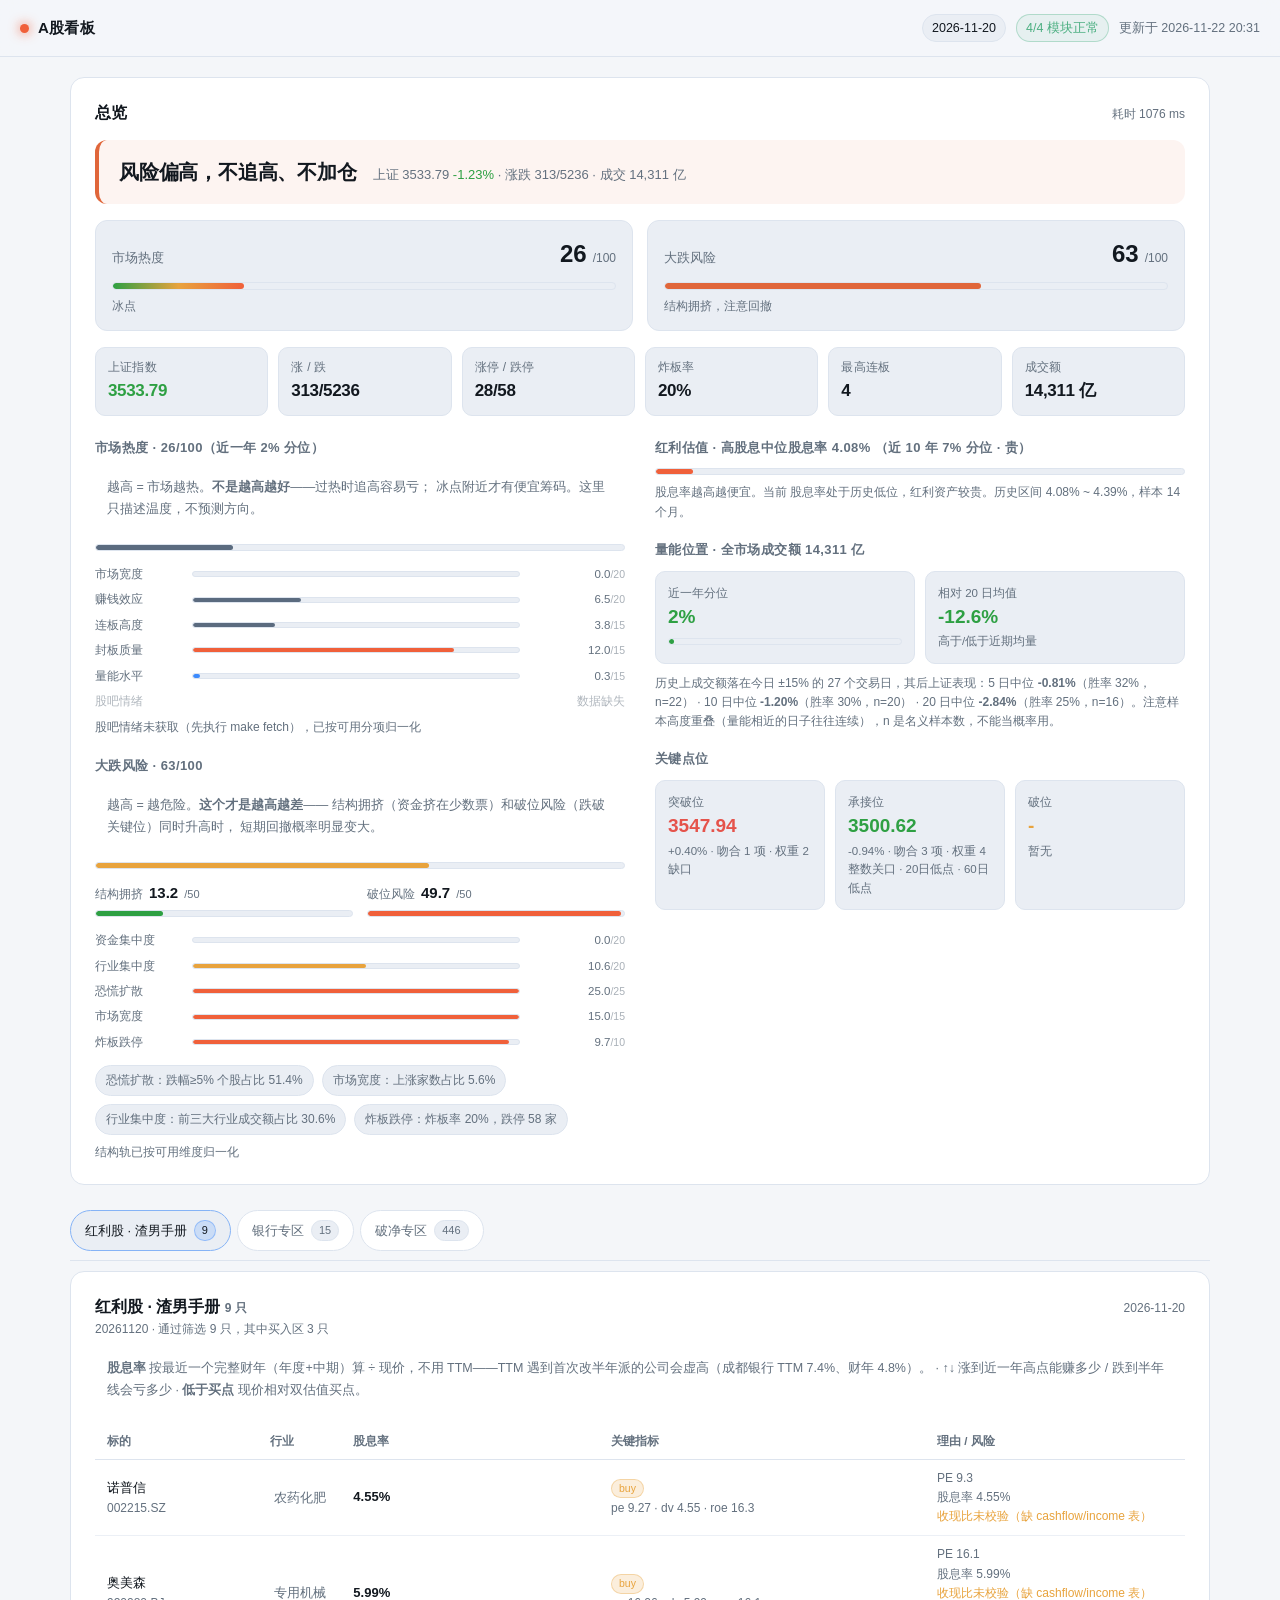
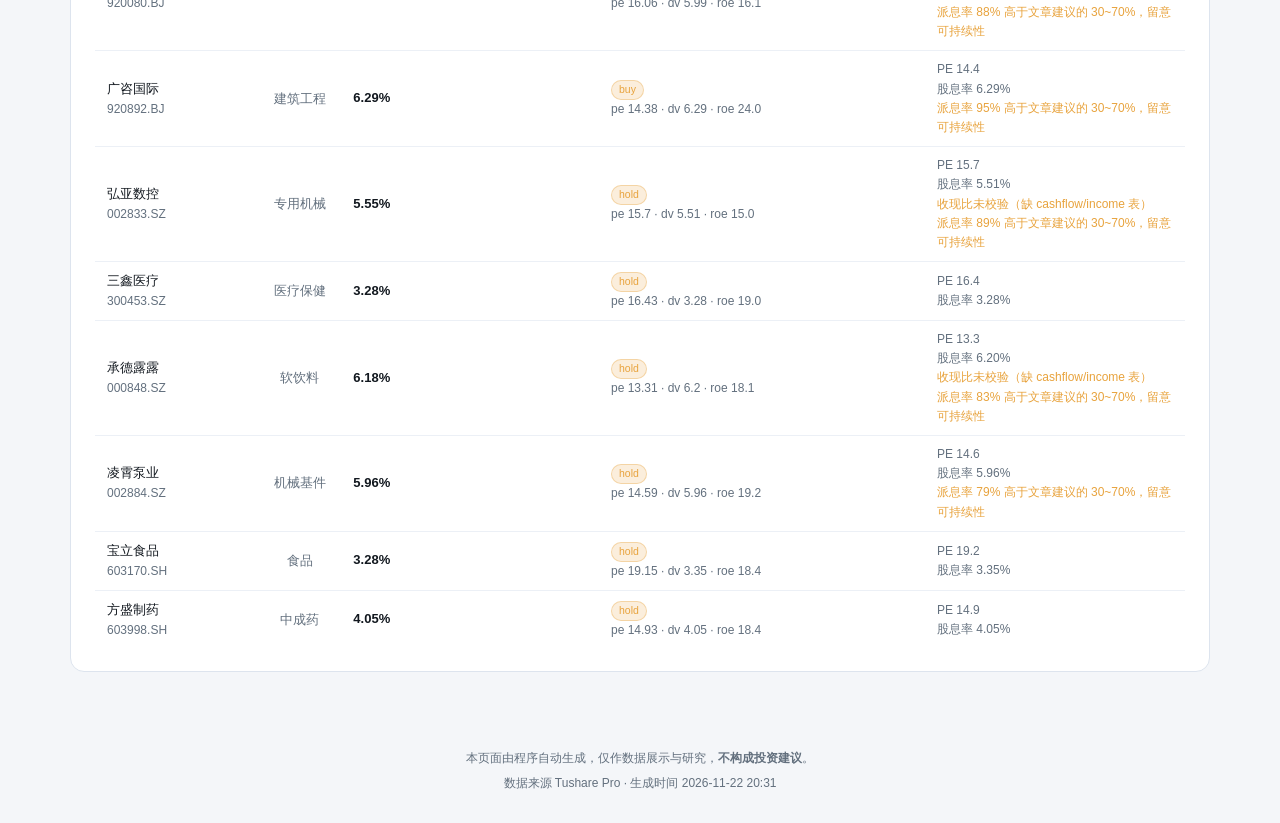
==== commit 23f6a082: "chore: 每日数据 2026-11-22 20:31:03" ====
--- a/output/index.html
+++ b/output/index.html
@@ -549,7 +549,7 @@
   <div class="meta">
     <span class="chip">2026-11-20</span>
     <span class="chip good">4/4 模块正常</span>
-    <span class="muted" id="generated">更新于 2026-11-22 12:42</span>
+    <span class="muted" id="generated">更新于 2026-11-22 20:31</span>
   </div>
 </header>
 
@@ -559,7 +559,7 @@
     <div>
       <div class="card-title">总览</div>
     </div>
-    <div class="card-sub elapsed">耗时 1022 ms</div>
+    <div class="card-sub elapsed">耗时 1076 ms</div>
   </div>
 
   <div class="verdict warn">
@@ -4913,7 +4913,7 @@
 
 <footer class="foot">
   <p>本页面由程序自动生成，仅作数据展示与研究，<strong>不构成投资建议</strong>。</p>
-  <p class="muted">数据来源 Tushare Pro · 生成时间 2026-11-22 12:42</p>
+  <p class="muted">数据来源 Tushare Pro · 生成时间 2026-11-22 20:31</p>
 </footer>
 
 <script>
@@ -4948,7 +4948,7 @@
   if (hash && keys.indexOf(hash) >= 0) activate(hash);
 })();
 </script>
-<script id="snapshot" type="application/json">{"trade_date":"2026-11-20","generated_at":"2026-11-22 12:42","modules":[{"id":"overview","title":"总览","kind":"environment","status":"ok","as_of":"2026-11-20","summary":"上证 3533.79（-1.23%） · 情绪 🧊冰点 · 涨跌 313/5236 · 风险 危险(62.9)","candidates":[],"context":{"index":{"code":"000001.SH","close":3533.7929,"pct_chg":-1.225,"amount":702573853.1158},"amount":{"total_yi":14311.0,"pct_1y":2.0,"pct_3y":2.0,"vs_ma20":-12.6,"similar_days":27,"forward":{"5":{"samples":22,"median":-0.81,"win":32.0},"10":{"samples":20,"median":-1.2,"win":30.0},"20":{"samples":16,"median":-2.84,"win":25.0}},"history_days":268},"sentiment":{"score":26.5,"tone":"flat","percentile":1.6,"components":[{"id":"breadth","label":"市场宽度","weight":20,"score":0.0,"detail":"上涨家数占比 5.6%","available":true},{"id":"profit","label":"赚钱效应","weight":20,"score":32.6,"detail":"涨停 28 / 跌停 58","available":true},{"id":"ladder","label":"连板高度","weight":15,"score":25.0,"detail":"最高 4 连板","available":true},{"id":"seal","label":"封板质量","weight":15,"score":80.0,"detail":"炸板率 20%","available":true},{"id":"volume","label":"量能水平","weight":15,"score":2.0,"detail":"成交额近一年分位 2%","available":true},{"id":"guba","label":"股吧情绪","weight":15,"score":null,"detail":"","available":false}],"note":"股吧情绪未获取（先执行 make fetch），已按可用分项归一化","guba":null,"percentile_basis":"按不含股吧分项的同一口径回算"},"dividend_valuation":{"median_dv":4.08,"percentile":7.0,"level":"贵","tone":"hot","samples":14,"min_dv":4.08,"max_dv":4.39},"breadth":{"total":5572,"up":313,"down":5236,"flat":23,"up_down_ratio":0.06,"panic_ratio":0.5138,"median_pct":-5.08},"limit":{"up":28,"down":58,"broken":7,"broken_ratio":0.2,"ladder":4},"regime":{"code":"ice","label":"冰点","emoji":"🧊","tone":"cold","reasons":["涨停仅 28 家、涨跌比 0.06、指数 -1.23%"]},"risk":{"total":62.9,"structure":13.2,"breakdown":49.7,"level":"危险","tone":"hot","dimensions":[{"id":"concentration","label":"资金集中度","score":0.0,"max_score":20.0,"value":0.4399,"detail":"前 5% 个股成交额占比 44.0%","available":true},{"id":"industry","label":"行业集中度","score":10.6,"max_score":20.0,"value":0.306,"detail":"前三大行业成交额占比 30.6%","available":true},{"id":"stress","label":"恐慌扩散","score":25.0,"max_score":25.0,"value":0.5138,"detail":"跌幅≥5% 个股占比 51.4%","available":true},{"id":"breadth","label":"市场宽度","score":15.0,"max_score":15.0,"value":0.0564,"detail":"上涨家数占比 5.6%","available":true},{"id":"limit","label":"炸板跌停","score":9.7,"max_score":10.0,"value":0.2,"detail":"炸板率 20%，跌停 58 家","available":true}],"signals":["恐慌扩散：跌幅≥5% 个股占比 51.4%","市场宽度：上涨家数占比 5.6%","行业集中度：前三大行业成交额占比 30.6%","炸板跌停：炸板率 20%，跌停 58 家"],"capped":false,"note":"结构轨已按可用维度归一化","score":62.9},"levels":{"current":3533.79,"breakout":{"price":3547.94,"distance_pct":0.4,"touches":1,"weight":2,"sources":["缺口"]},"support":{"price":3500.62,"distance_pct":-0.94,"touches":3,"weight":4,"sources":["整数关口","20日低点","60日低点"]},"breakdown":null,"note":"均线 / 摆动高低点 / 自算筹码峰 / 未回补缺口 / 整数关口，按类型加权聚类；承接取最近、破位取下方最强；历史验证样本量待补"}},"error":"","elapsed_ms":1022,"expanded":true},{"id":"dividend","title":"红利股 · 渣男手册","kind":"screener","status":"ok","as_of":"2026-11-20","summary":"20261120 · 通过筛选 9 只，其中买入区 3 只","candidates":[{"code":"002215.SZ","name":"诺普信","score":38.98,"industry":"农药化肥","metrics":{"pe":9.27,"dv":4.55,"roe":16.3,"gross_margin":37.4,"debt":63.3,"cash_ratio":null,"payout":45.4,"dv_annual":4.55,"dividend_years":7,"roe_streak":2,"is_financial":false,"price":6.6,"price_adj":6.6,"ma120":9.04,"ma120_adj":9.04,"deviation":-27.0,"ma60":9.1,"reinvest_ok":true,"zone":"买入区"},"reasons":["PE 9.3","股息率 4.55%","ROE 16.3%（连续 2 年）","毛利率 37%","负债率 63%"],"risks":["收现比未校验（缺 cashflow/income 表）"],"badges":["buy"]},{"code":"920080.BJ","name":"奥美森","score":32.04,"industry":"专用机械","metrics":{"pe":16.06,"dv":5.99,"roe":16.1,"gross_margin":46.5,"debt":45.2,"cash_ratio":null,"payout":87.7,"dv_annual":5.99,"dividend_years":2,"roe_streak":3,"is_financial":false,"price":16.69,"price_adj":16.69,"ma120":20.87,"ma120_adj":20.87,"deviation":-20.0,"ma60":19.77,"reinvest_ok":true,"zone":"买入区"},"reasons":["PE 16.1","股息率 5.99%","ROE 16.1%（连续 3 年）","毛利率 46%","负债率 45%"],"risks":["收现比未校验（缺 cashflow/income 表）","派息率 88% 高于文章建议的 30~70%，留意可持续性","连续分红仅 2 年"],"badges":["buy"]},{"code":"920892.BJ","name":"广咨国际","score":25.37,"industry":"建筑工程","metrics":{"pe":14.38,"dv":6.29,"roe":24.0,"gross_margin":38.5,"debt":50.4,"cash_ratio":1.12,"payout":95.2,"dv_annual":6.29,"dividend_years":5,"roe_streak":3,"is_financial":false,"price":9.54,"price_adj":9.54,"ma120":11.01,"ma120_adj":11.01,"deviation":-13.4,"ma60":10.82,"reinvest_ok":true,"zone":"买入区"},"reasons":["PE 14.4","股息率 6.29%","ROE 24.0%（连续 3 年）","毛利率 39%","负债率 50%"],"risks":["派息率 95% 高于文章建议的 30~70%，留意可持续性"],"badges":["buy"]},{"code":"002833.SZ","name":"弘亚数控","score":20.75,"industry":"专用机械","metrics":{"pe":15.7,"dv":5.51,"roe":15.0,"gross_margin":32.1,"debt":29.7,"cash_ratio":null,"payout":89.1,"dv_annual":5.55,"dividend_years":11,"roe_streak":3,"is_financial":false,"price":16.22,"price_adj":16.22,"ma120":17.78,"ma120_adj":17.78,"deviation":-8.8,"ma60":17.83,"reinvest_ok":true,"zone":"观望"},"reasons":["PE 15.7","股息率 5.51%","ROE 15.0%（连续 3 年）","毛利率 32%","负债率 30%"],"risks":["收现比未校验（缺 cashflow/income 表）","派息率 89% 高于文章建议的 30~70%，留意可持续性"],"badges":["hold"]},{"code":"300453.SZ","name":"三鑫医疗","score":14.46,"industry":"医疗保健","metrics":{"pe":16.43,"dv":3.28,"roe":19.0,"gross_margin":36.0,"debt":36.0,"cash_ratio":1.11,"payout":58.6,"dv_annual":3.28,"dividend_years":12,"roe_streak":3,"is_financial":false,"price":9.14,"price_adj":9.14,"ma120":9.37,"ma120_adj":9.37,"deviation":-2.5,"ma60":9.31,"reinvest_ok":true,"zone":"观望"},"reasons":["PE 16.4","股息率 3.28%","ROE 19.0%（连续 3 年）","毛利率 36%","负债率 36%"],"risks":[],"badges":["hold"]},{"code":"000848.SZ","name":"承德露露","score":12.86,"industry":"软饮料","metrics":{"pe":13.31,"dv":6.2,"roe":18.1,"gross_margin":44.7,"debt":34.3,"cash_ratio":null,"payout":83.3,"dv_annual":6.18,"dividend_years":4,"roe_streak":3,"is_financial":false,"price":8.09,"price_adj":8.09,"ma120":8.16,"ma120_adj":8.16,"deviation":-0.9,"ma60":8.14,"reinvest_ok":true,"zone":"观望"},"reasons":["PE 13.3","股息率 6.20%","ROE 18.1%（连续 3 年）","毛利率 45%","负债率 34%"],"risks":["收现比未校验（缺 cashflow/income 表）","派息率 83% 高于文章建议的 30~70%，留意可持续性","连续分红仅 4 年"],"badges":["hold"]},{"code":"002884.SZ","name":"凌霄泵业","score":6.11,"industry":"机械基件","metrics":{"pe":14.59,"dv":5.96,"roe":19.2,"gross_margin":35.7,"debt":7.6,"cash_ratio":1.04,"payout":78.7,"dv_annual":5.96,"dividend_years":9,"roe_streak":3,"is_financial":false,"price":16.77,"price_adj":16.77,"ma120":15.84,"ma120_adj":15.84,"deviation":5.9,"ma60":15.63,"reinvest_ok":false,"zone":"观望"},"reasons":["PE 14.6","股息率 5.96%","ROE 19.2%（连续 3 年）","毛利率 36%","负债率 8%"],"risks":["派息率 79% 高于文章建议的 30~70%，留意可持续性"],"badges":["hold"]},{"code":"603170.SH","name":"宝立食品","score":4.59,"industry":"食品","metrics":{"pe":19.15,"dv":3.35,"roe":18.4,"gross_margin":33.3,"debt":26.2,"cash_ratio":1.13,"payout":66.7,"dv_annual":3.28,"dividend_years":5,"roe_streak":3,"is_financial":false,"price":13.43,"price_adj":13.43,"ma120":12.5,"ma120_adj":12.5,"deviation":7.4,"ma60":12.76,"reinvest_ok":false,"zone":"观望"},"reasons":["PE 19.2","股息率 3.35%","ROE 18.4%（连续 3 年）","毛利率 33%","负债率 26%"],"risks":[],"badges":["hold"]},{"code":"603998.SH","name":"方盛制药","score":1.11,"industry":"中成药","metrics":{"pe":14.93,"dv":4.05,"roe":18.4,"gross_margin":72.0,"debt":41.0,"cash_ratio":1.01,"payout":64.3,"dv_annual":4.05,"dividend_years":13,"roe_streak":2,"is_financial":false,"price":11.11,"price_adj":11.11,"ma120":10.02,"ma120_adj":10.02,"deviation":10.9,"ma60":10.4,"reinvest_ok":false,"zone":"观望"},"reasons":["PE 14.9","股息率 4.05%","ROE 18.4%（连续 2 年）","毛利率 72%","负债率 41%"],"risks":[],"badges":["hold"]}],"context":{"thresholds":{"pe_max":20,"yield_min":0.03,"gross_margin_min":0.3,"roe_min":0.15,"debt_max":0.65,"payout_min":0.0,"payout_max":1.0,"cash_ratio_min":1.0,"ma_long":120,"ma_short":60,"buy_ratio":0.88,"sell_ratio":1.12,"roe_min_streak":2,"max_candidates":20},"funnel":{"total":5572,"pe":1035,"yield":493,"gross":259,"roe":70,"debt":69,"cash":12,"dividend":9,"passed":9},"cash_ratio_available":true},"error":"","elapsed_ms":5208,"expanded":true},{"id":"bank","title":"银行专区","kind":"screener","status":"ok","as_of":"2026-11-20","summary":"银行 42 只 · 通过 15 只 · 基本面过关 15 只，按股息率排序（不按盈亏比——见 README 的回测结论）","candidates":[{"code":"601229.SH","name":"上海银行","score":5.9,"industry":"银行","metrics":{"pe":6.38,"dv":5.88,"dv_annual":5.9,"roe":9.5,"dividend_years":11,"payout":31.5,"price":8.81,"ma120":9.23,"deviation":-4.6,"zone":"观望","buy_price":10.92,"gap_pct":-19.3,"yr_position":31.0,"chg_3m":-7.6,"overheated":false,"risk_reward":null,"upside":16.3,"downside":0.0,"score_value":95.8,"valuation_premium":-19.3,"score_position":30.8,"score_trend":0.0,"bank_type":"城商行"},"reasons":["PE 6.4","股息率 5.88%","ROE 9.5%"],"risks":[],"badges":["↑16.3% ↓0.0%","低于买点 19.3%"]},{"code":"601166.SH","name":"兴业银行","score":5.25,"industry":"银行","metrics":{"pe":5.72,"dv":5.25,"dv_annual":5.25,"roe":8.7,"dividend_years":20,"payout":30.8,"price":20.3,"ma120":18.29,"deviation":11.0,"zone":"观望","buy_price":27.6,"gap_pct":-26.5,"yr_position":74.0,"chg_3m":13.7,"overheated":false,"risk_reward":0.65,"upside":6.4,"downside":9.9,"score_value":100.0,"valuation_premium":-26.5,"score_position":74.2,"score_trend":45.8,"bank_type":"股份行"},"reasons":["PE 5.7","股息率 5.25%","ROE 8.7%"],"risks":[],"badges":["↑6.4% ↓9.9%","低于买点 26.5%"]},{"code":"002807.SZ","name":"江阴银行","score":5.1,"industry":"银行","metrics":{"pe":5.56,"dv":6.96,"dv_annual":5.1,"roe":10.7,"dividend_years":11,"payout":26.4,"price":4.31,"ma120":4.09,"deviation":5.4,"zone":"观望","buy_price":5.11,"gap_pct":-15.6,"yr_position":45.0,"chg_3m":10.5,"overheated":false,"risk_reward":3.34,"upside":17.2,"downside":5.1,"score_value":74.1,"valuation_premium":-15.6,"score_position":44.8,"score_trend":35.0,"bank_type":"农商行"},"reasons":["PE 5.6","股息率 6.96%","ROE 10.7%"],"risks":["派息率 26% 偏低"],"badges":["年度股息 5.1%","↑17.2% ↓5.1%","低于买点 15.6%"]},{"code":"000001.SZ","name":"平安银行","score":4.88,"industry":"银行","metrics":{"pe":5.45,"dv":4.98,"dv_annual":4.88,"roe":8.2,"dividend_years":15,"payout":28.8,"price":12.22,"ma120":11.3,"deviation":8.1,"zone":"观望","buy_price":14.4,"gap_pct":-15.2,"yr_position":96.0,"chg_3m":10.6,"overheated":true,"risk_reward":0.09,"upside":0.7,"downside":7.5,"score_value":71.5,"valuation_premium":-15.2,"score_position":96.4,"score_trend":35.3,"bank_type":"股份行"},"reasons":["PE 5.5","股息率 4.98%","ROE 8.2%"],"risks":["派息率 29% 偏低"],"badges":["↑0.7% ↓7.5%","低于买点 15.2%"]},{"code":"603323.SH","name":"苏农银行","score":4.67,"industry":"银行","metrics":{"pe":4.81,"dv":4.65,"dv_annual":4.67,"roe":11.1,"dividend_years":11,"payout":20.8,"price":4.5,"ma120":4.39,"deviation":2.6,"zone":"观望","buy_price":4.88,"gap_pct":-7.7,"yr_position":42.0,"chg_3m":8.4,"overheated":false,"risk_reward":7.83,"upside":19.6,"downside":2.5,"score_value":33.5,"valuation_premium":-7.7,"score_position":41.7,"score_trend":28.1,"bank_type":"农商行"},"reasons":["PE 4.8","股息率 4.65%","ROE 11.1%"],"risks":["派息率 21% 偏低"],"badges":["↑19.6% ↓2.5%","低于买点 7.7%"]},{"code":"600036.SH","name":"招商银行","score":4.58,"industry":"银行","metrics":{"pe":7.26,"dv":4.58,"dv_annual":4.58,"roe":12.0,"dividend_years":24,"payout":35.4,"price":44.0,"ma120":39.97,"deviation":10.1,"zone":"观望","buy_price":45.73,"gap_pct":-3.8,"yr_position":100.0,"chg_3m":14.9,"overheated":true,"risk_reward":0.0,"upside":0.0,"downside":9.1,"score_value":15.8,"valuation_premium":-3.8,"score_position":100.0,"score_trend":49.7,"bank_type":"股份行"},"reasons":["PE 7.3","股息率 4.58%","ROE 12.0%"],"risks":[],"badges":["↑0.0% ↓9.1%","低于买点 3.8%"]},{"code":"601838.SH","name":"成都银行","score":4.41,"industry":"银行","metrics":{"pe":6.46,"dv":6.75,"dv_annual":4.41,"roe":14.3,"dividend_years":10,"payout":30.0,"price":20.9,"ma120":19.04,"deviation":9.7,"zone":"观望","buy_price":23.95,"gap_pct":-12.7,"yr_position":98.0,"chg_3m":16.1,"overheated":true,"risk_reward":0.06,"upside":0.5,"downside":8.9,"score_value":58.3,"valuation_premium":-12.7,"score_position":98.0,"score_trend":53.7,"bank_type":"城商行"},"reasons":["PE 6.5","股息率 6.75%","ROE 14.3%"],"risks":[],"badges":["年度股息 4.4%","↑0.5% ↓8.9%","低于买点 12.7%"]},{"code":"601077.SH","name":"渝农商行","score":4.4,"industry":"银行","metrics":{"pe":6.38,"dv":4.4,"dv_annual":4.4,"roe":9.0,"dividend_years":7,"payout":30.6,"price":7.29,"ma120":6.76,"deviation":7.8,"zone":"观望","buy_price":6.74,"gap_pct":8.2,"yr_position":88.0,"chg_3m":10.0,"overheated":true,"risk_reward":0.3,"upside":2.2,"downside":7.2,"score_value":0.0,"valuation_premium":8.2,"score_position":88.1,"score_trend":33.2,"bank_type":"农商行"},"reasons":["PE 6.4","股息率 4.40%","ROE 9.0%"],"risks":[],"badges":["↑2.2% ↓7.2%","还需跌 8.2%"]},{"code":"601825.SH","name":"沪农商行","score":4.39,"industry":"银行","metrics":{"pe":7.68,"dv":4.48,"dv_annual":4.39,"roe":9.8,"dividend_years":6,"payout":34.0,"price":9.9,"ma120":8.61,"deviation":14.9,"zone":"卖出区","buy_price":8.97,"gap_pct":10.3,"yr_position":100.0,"chg_3m":15.7,"overheated":true,"risk_reward":0.0,"upside":0.0,"downside":13.0,"score_value":0.0,"valuation_premium":10.3,"score_position":100.0,"score_trend":52.2,"bank_type":"农商行"},"reasons":["PE 7.7","股息率 4.48%","ROE 9.8%"],"risks":[],"badges":["↑0.0% ↓13.0%","还需跌 10.3%"]},{"code":"601577.SH","name":"长沙银行","score":4.27,"industry":"银行","metrics":{"pe":4.79,"dv":4.47,"dv_annual":4.27,"roe":10.3,"dividend_years":9,"payout":22.3,"price":10.07,"ma120":9.56,"deviation":5.4,"zone":"观望","buy_price":11.18,"gap_pct":-9.9,"yr_position":88.0,"chg_3m":9.2,"overheated":true,"risk_reward":0.37,"upside":1.9,"downside":5.1,"score_value":44.1,"valuation_premium":-9.9,"score_position":87.9,"score_trend":30.7,"bank_type":"城商行"},"reasons":["PE 4.8","股息率 4.47%","ROE 10.3%"],"risks":["派息率 22% 偏低"],"badges":["↑1.9% ↓5.1%","低于买点 9.9%"]},{"code":"600919.SH","name":"江苏银行","score":4.13,"industry":"银行","metrics":{"pe":6.77,"dv":4.13,"dv_annual":4.13,"roe":10.8,"dividend_years":10,"payout":32.1,"price":13.66,"ma120":11.97,"deviation":14.1,"zone":"卖出区","buy_price":14.06,"gap_pct":-2.9,"yr_position":100.0,"chg_3m":16.7,"overheated":true,"risk_reward":0.0,"upside":0.0,"downside":12.4,"score_value":11.8,"valuation_premium":-2.9,"score_position":100.0,"score_trend":55.5,"bank_type":"城商行"},"reasons":["PE 6.8","股息率 4.13%","ROE 10.8%"],"risks":[],"badges":["↑0.0% ↓12.4%","低于买点 2.9%"]},{"code":"600908.SH","name":"无锡银行","score":4.05,"industry":"银行","metrics":{"pe":5.52,"dv":4.05,"dv_annual":4.05,"roe":10.0,"dividend_years":11,"payout":23.8,"price":5.92,"ma120":5.62,"deviation":5.2,"zone":"观望","buy_price":5.57,"gap_pct":6.2,"yr_position":69.0,"chg_3m":11.3,"overheated":false,"risk_reward":1.29,"upside":6.4,"downside":5.0,"score_value":0.0,"valuation_premium":6.2,"score_position":68.9,"score_trend":37.6,"bank_type":"农商行"},"reasons":["PE 5.5","股息率 4.05%","ROE 10.0%"],"risks":["派息率 24% 偏低"],"badges":["↑6.4% ↓5.0%","还需跌 6.2%"]},{"code":"601998.SH","name":"中信银行","score":3.94,"industry":"银行","metrics":{"pe":7.41,"dv":4.1,"dv_annual":3.94,"roe":8.7,"dividend_years":12,"payout":31.8,"price":9.66,"ma120":8.26,"deviation":16.9,"zone":"卖出区","buy_price":8.0,"gap_pct":20.7,"yr_position":100.0,"chg_3m":23.7,"overheated":true,"risk_reward":0.0,"upside":0.0,"downside":14.5,"score_value":0.0,"valuation_premium":20.7,"score_position":100.0,"score_trend":79.0,"bank_type":"股份行"},"reasons":["PE 7.4","股息率 4.10%","ROE 8.7%"],"risks":[],"badges":["↑0.0% ↓14.5%","还需跌 20.7%"]},{"code":"601528.SH","name":"瑞丰银行","score":3.9,"industry":"银行","metrics":{"pe":5.34,"dv":5.75,"dv_annual":3.9,"roe":10.2,"dividend_years":6,"payout":21.0,"price":5.39,"ma120":4.98,"deviation":8.2,"zone":"观望","buy_price":4.88,"gap_pct":10.5,"yr_position":72.0,"chg_3m":11.1,"overheated":false,"risk_reward":0.9,"upside":6.9,"downside":7.6,"score_value":0.0,"valuation_premium":10.5,"score_position":72.4,"score_trend":37.1,"bank_type":"农商行"},"reasons":["PE 5.3","股息率 5.75%","ROE 10.2%"],"risks":["派息率 21% 偏低"],"badges":["年度股息 3.9%","↑6.9% ↓7.6%","还需跌 10.5%"]},{"code":"600926.SH","name":"杭州银行","score":3.69,"industry":"银行","metrics":{"pe":6.3,"dv":4.14,"dv_annual":3.69,"roe":12.7,"dividend_years":11,"payout":24.8,"price":17.89,"ma120":16.48,"deviation":8.6,"zone":"观望","buy_price":19.52,"gap_pct":-8.3,"yr_position":100.0,"chg_3m":8.0,"overheated":true,"risk_reward":0.01,"upside":0.1,"downside":7.9,"score_value":36.4,"valuation_premium":-8.3,"score_position":99.7,"score_trend":26.8,"bank_type":"城商行"},"reasons":["PE 6.3","股息率 4.14%","ROE 12.7%"],"risks":["派息率 25% 偏低"],"badges":["↑0.1% ↓7.9%","低于买点 8.3%"]}],"context":{"thresholds":{"yield_min":0.04,"pe_max":8.0,"roe_min":0.08,"payout_min":0.0,"payout_max":1.0,"dividend_years_min":5,"ma_long":120,"buy_ratio":0.88,"sell_ratio":1.12,"max_candidates":15},"funnel":{"banks":42,"pe":37,"yield":23,"roe":15,"passed":15},"excluded":[{"code":"601988.SH","name":"中国银行","reason":"PE 9.6 > 8","pe":9.62,"dv":3.0,"roe":null},{"code":"601328.SH","name":"交通银行","reason":"股息率 3.62% < 4%","pe":7.94,"dv":3.62,"roe":null},{"code":"601818.SH","name":"光大银行","reason":"ROE 6.5% < 8%","pe":6.38,"dv":5.38,"roe":6.5},{"code":"001227.SZ","name":"兰州银行","reason":"股息率 3.81% < 4%","pe":6.98,"dv":3.81,"roe":null},{"code":"601288.SH","name":"农业银行","reason":"PE 8.9 > 8","pe":8.87,"dv":3.34,"roe":null},{"code":"601169.SH","name":"北京银行","reason":"ROE 5.5% < 8%","pe":6.2,"dv":4.43,"roe":5.5},{"code":"600015.SH","name":"华夏银行","reason":"ROE 7.2% < 8%","pe":4.48,"dv":6.22,"roe":7.2},{"code":"601009.SH","name":"南京银行","reason":"股息率 1.67% < 4%","pe":7.1,"dv":1.67,"roe":null},{"code":"601187.SH","name":"厦门银行","reason":"股息率 3.79% < 4%","pe":6.43,"dv":3.79,"roe":null},{"code":"002142.SZ","name":"宁波银行","reason":"股息率 3.69% < 4%","pe":7.26,"dv":3.69,"roe":null},{"code":"601398.SH","name":"工商银行","reason":"PE 8.7 > 8","pe":8.72,"dv":3.4,"roe":null},{"code":"601128.SH","name":"常熟银行","reason":"股息率 3.81% < 4%","pe":5.1,"dv":3.81,"roe":null},{"code":"601939.SH","name":"建设银行","reason":"PE 9.4 > 8","pe":9.38,"dv":1.59,"roe":null},{"code":"002839.SZ","name":"张家港行","reason":"股息率 2.72% < 4%","pe":5.35,"dv":2.72,"roe":null},{"code":"600016.SH","name":"民生银行","reason":"ROE 4.6% < 8%","pe":5.77,"dv":4.93,"roe":4.6},{"code":"601916.SH","name":"浙商银行","reason":"ROE 6.4% < 8%","pe":6.23,"dv":4.43,"roe":6.4},{"code":"600000.SH","name":"浦发银行","reason":"股息率 3.86% < 4%","pe":6.99,"dv":3.86,"roe":null},{"code":"601860.SH","name":"紫金银行","reason":"ROE 6.2% < 8%","pe":7.64,"dv":4.03,"roe":6.2},{"code":"002966.SZ","name":"苏州银行","reason":"股息率 1.48% < 4%","pe":7.92,"dv":1.48,"roe":null},{"code":"600928.SH","name":"西安银行","reason":"股息率 2.70% < 4%","pe":5.85,"dv":2.7,"roe":null},{"code":"601997.SH","name":"贵阳银行","reason":"ROE 7.7% < 8%","pe":4.44,"dv":5.1,"roe":7.7},{"code":"601658.SH","name":"邮储银行","reason":"股息率 3.76% < 4%","pe":7.66,"dv":3.76,"roe":null},{"code":"002936.SZ","name":"郑州银行","reason":"PE 7.9 > 8","pe":7.86,"dv":null,"roe":null},{"code":"601963.SH","name":"重庆银行","reason":"股息率 3.97% < 4%","pe":6.42,"dv":3.97,"roe":null},{"code":"002958.SZ","name":"青农商行","reason":"ROE 7.3% < 8%","pe":5.1,"dv":4.07,"roe":7.3},{"code":"002948.SZ","name":"青岛银行","reason":"股息率 2.75% < 4%","pe":6.56,"dv":2.75,"roe":null},{"code":"601665.SH","name":"齐鲁银行","reason":"股息率 3.64% < 4%","pe":6.78,"dv":3.64,"roe":null}]},"error":"","elapsed_ms":3938,"expanded":true},{"id":"subbook","title":"破净专区","kind":"screener","status":"ok","as_of":"2026-11-20","summary":"20261120 · 破净 573 只（已排除银行 42 只）· 其中盈利 446 只，白马破净 14 只","candidates":[{"code":"600782.SH","name":"新钢股份","score":0.31,"industry":"普钢","metrics":{"pb":0.31,"roe":17.0,"dv":5.56,"dividend_years":11,"pe":null},"reasons":["PB 0.31","ROE 17.0%","连续分红 11 年"],"risks":["周期行业：破净集中在周期底是常态，不代表被错杀"],"badges":["白马破净"]},{"code":"000910.SZ","name":"大亚圣象","score":0.38,"industry":"家居用品","metrics":{"pb":0.38,"roe":19.9,"dv":4.32,"dividend_years":14,"pe":null},"reasons":["PB 0.38","ROE 19.9%","连续分红 14 年"],"risks":[],"badges":["白马破净"]},{"code":"000789.SZ","name":"万年青","score":0.46,"industry":"水泥","metrics":{"pb":0.46,"roe":42.9,"dv":4.01,"dividend_years":16,"pe":null},"reasons":["PB 0.46","ROE 42.9%","连续分红 16 年"],"risks":["周期行业：破净集中在周期底是常态，不代表被错杀"],"badges":["白马破净"]},{"code":"002398.SZ","name":"垒知集团","score":0.61,"industry":"其他建材","metrics":{"pb":0.61,"roe":149.6,"dv":2.39,"dividend_years":16,"pe":82.3},"reasons":["PB 0.61","ROE 149.6%","连续分红 16 年"],"risks":["ROE 150% 异常高，多半是净资产很小，不代表质地更好","周期行业：破净集中在周期底是常态，不代表被错杀"],"badges":["白马破净"]},{"code":"688075.SH","name":"安旭生物","score":0.64,"industry":"医疗保健","metrics":{"pb":0.64,"roe":133.9,"dv":3.17,"dividend_years":5,"pe":null},"reasons":["PB 0.64","ROE 133.9%","连续分红 5 年"],"risks":["ROE 134% 异常高，多半是净资产很小，不代表质地更好"],"badges":["白马破净"]},{"code":"300284.SZ","name":"苏交科","score":0.68,"industry":"建筑工程","metrics":{"pb":0.67,"roe":28.1,"dv":2.15,"dividend_years":16,"pe":433.7},"reasons":["PB 0.67","ROE 28.1%","连续分红 16 年"],"risks":["周期行业：破净集中在周期底是常态，不代表被错杀"],"badges":["白马破净"]},{"code":"000885.SZ","name":"城发环境","score":0.72,"industry":"环境保护","metrics":{"pb":0.72,"roe":13.8,"dv":3.42,"dividend_years":13,"pe":6.2},"reasons":["PB 0.72","ROE 13.8%","连续分红 13 年"],"risks":[],"badges":["白马破净"]},{"code":"002582.SZ","name":"好想你","score":0.85,"industry":"食品","metrics":{"pb":0.85,"roe":22.9,"dv":6.36,"dividend_years":10,"pe":2.0},"reasons":["PB 0.85","ROE 22.9%","连续分红 10 年"],"risks":[],"badges":["白马破净"]},{"code":"600970.SH","name":"中材国际","score":0.89,"industry":"建筑工程","metrics":{"pb":0.89,"roe":13.0,"dv":6.18,"dividend_years":22,"pe":9.8},"reasons":["PB 0.89","ROE 13.0%","连续分红 22 年"],"risks":["周期行业：破净集中在周期底是常态，不代表被错杀"],"badges":["白马破净"]},{"code":"601319.SH","name":"中国人保","score":0.94,"industry":"保险","metrics":{"pb":0.94,"roe":16.1,"dv":3.56,"dividend_years":9,"pe":10.0},"reasons":["PB 0.94","ROE 16.1%","连续分红 9 年"],"risks":[],"badges":["白马破净"]},{"code":"601601.SH","name":"中国太保","score":0.96,"industry":"保险","metrics":{"pb":0.96,"roe":18.0,"dv":4.76,"dividend_years":20,"pe":7.2},"reasons":["PB 0.96","ROE 18.0%","连续分红 20 年"],"risks":[],"badges":["白马破净"]},{"code":"601318.SH","name":"中国平安","score":0.96,"industry":"保险","metrics":{"pb":0.96,"roe":14.0,"dv":4.92,"dividend_years":21,"pe":10.2},"reasons":["PB 0.96","ROE 14.0%","连续分红 21 年"],"risks":[],"badges":["白马破净"]},{"code":"002572.SZ","name":"索菲亚","score":0.98,"industry":"家居用品","metrics":{"pb":0.98,"roe":12.1,"dv":11.59,"dividend_years":15,"pe":17.1},"reasons":["PB 0.98","ROE 12.1%","连续分红 15 年"],"risks":[],"badges":["白马破净"]},{"code":"600729.SH","name":"重百集团","score":0.99,"industry":"百货","metrics":{"pb":0.99,"roe":13.6,"dv":5.19,"dividend_years":29,"pe":12.1},"reasons":["PB 0.99","ROE 13.6%","连续分红 29 年"],"risks":[],"badges":["白马破净"]},{"code":"601186.SH","name":"中国铁建","score":0.29,"industry":"建筑工程","metrics":{"pb":0.29,"roe":5.5,"dv":5.12,"dividend_years":18,"pe":6.2},"reasons":["PB 0.29","ROE 5.5%","连续分红 18 年"],"risks":["ROE 低于 8%，净资产回报偏弱","周期行业：破净集中在周期底是常态，不代表被错杀"],"badges":[]},{"code":"600048.SH","name":"保利发展","score":0.31,"industry":"全国地产","metrics":{"pb":0.31,"roe":53.1,"dv":0.69,"dividend_years":20,"pe":102.1},"reasons":["PB 0.31","ROE 53.1%","连续分红 20 年"],"risks":["ROE 53% 异常高，多半是净资产很小，不代表质地更好"],"badges":[]},{"code":"000401.SZ","name":"金隅冀东","score":0.32,"industry":"水泥","metrics":{"pb":0.32,"roe":79.2,"dv":3.27,"dividend_years":2,"pe":null},"reasons":["PB 0.32","ROE 79.2%","连续分红 2 年"],"risks":["ROE 79% 异常高，多半是净资产很小，不代表质地更好","周期行业：破净集中在周期底是常态，不代表被错杀"],"badges":[]},{"code":"601390.SH","name":"中国中铁","score":0.33,"industry":"建筑工程","metrics":{"pb":0.33,"roe":6.3,"dv":3.47,"dividend_years":18,"pe":5.9},"reasons":["PB 0.33","ROE 6.3%","连续分红 18 年"],"risks":["ROE 低于 8%，净资产回报偏弱","周期行业：破净集中在周期底是常态，不代表被错杀"],"badges":[]},{"code":"002110.SZ","name":"三钢闽光","score":0.33,"industry":"普钢","metrics":{"pb":0.33,"roe":14.0,"dv":0.4,"dividend_years":1,"pe":null},"reasons":["PB 0.33","ROE 14.0%","连续分红 1 年"],"risks":["周期行业：破净集中在周期底是常态，不代表被错杀"],"badges":[]},{"code":"601800.SH","name":"中国交建","score":0.33,"industry":"建筑工程","metrics":{"pb":0.33,"roe":4.7,"dv":3.27,"dividend_years":15,"pe":9.1},"reasons":["PB 0.33","ROE 4.7%","连续分红 15 年"],"risks":["ROE 低于 8%，净资产回报偏弱","周期行业：破净集中在周期底是常态，不代表被错杀"],"badges":[]},{"code":"600248.SH","name":"陕建股份","score":0.34,"industry":"建筑工程","metrics":{"pb":0.34,"roe":70.0,"dv":0.82,"dividend_years":13,"pe":null},"reasons":["PB 0.34","ROE 70.0%","连续分红 13 年"],"risks":["ROE 70% 异常高，多半是净资产很小，不代表质地更好","周期行业：破净集中在周期底是常态，不代表被错杀"],"badges":[]},{"code":"000709.SZ","name":"河钢股份","score":0.37,"industry":"普钢","metrics":{"pb":0.37,"roe":1.7,"dv":2.14,"dividend_years":6,"pe":22.1},"reasons":["PB 0.37","ROE 1.7%","连续分红 6 年"],"risks":["ROE 低于 8%，净资产回报偏弱","周期行业：破净集中在周期底是常态，不代表被错杀"],"badges":[]},{"code":"600104.SH","name":"上汽集团","score":0.39,"industry":"汽车整车","metrics":{"pb":0.39,"roe":3.4,"dv":2.59,"dividend_years":25,"pe":15.4},"reasons":["PB 0.39","ROE 3.4%","连续分红 25 年"],"risks":["ROE 低于 8%，净资产回报偏弱"],"badges":[]},{"code":"300070.SZ","name":"碧水源","score":0.39,"industry":"环境保护","metrics":{"pb":0.39,"roe":22.4,"dv":0.14,"dividend_years":16,"pe":77.1},"reasons":["PB 0.39","ROE 22.4%","连续分红 16 年"],"risks":[],"badges":[]},{"code":"601668.SH","name":"中国建筑","score":0.39,"industry":"建筑工程","metrics":{"pb":0.39,"roe":8.2,"dv":5.72,"dividend_years":17,"pe":6.6},"reasons":["PB 0.39","ROE 8.2%","连续分红 17 年"],"risks":["周期行业：破净集中在周期底是常态，不代表被错杀"],"badges":[]},{"code":"600649.SH","name":"城投控股","score":0.41,"industry":"区域地产","metrics":{"pb":0.41,"roe":138.0,"dv":1.18,"dividend_years":9,"pe":null},"reasons":["PB 0.41","ROE 138.0%","连续分红 9 年"],"risks":["ROE 138% 异常高，多半是净资产很小，不代表质地更好"],"badges":[]},{"code":"000932.SZ","name":"华菱钢铁","score":0.41,"industry":"普钢","metrics":{"pb":0.41,"roe":4.8,"dv":4.91,"dividend_years":7,"pe":63.7},"reasons":["PB 0.41","ROE 4.8%","连续分红 7 年"],"risks":["ROE 低于 8%，净资产回报偏弱","周期行业：破净集中在周期底是常态，不代表被错杀"],"badges":[]},{"code":"601155.SH","name":"新城控股","score":0.41,"industry":"区域地产","metrics":{"pb":0.41,"roe":111.1,"dv":null,"dividend_years":6,"pe":38.4},"reasons":["PB 0.41","ROE 111.1%","连续分红 6 年"],"risks":["ROE 111% 异常高，多半是净资产很小，不代表质地更好","股息率 0，不派现"],"badges":[]},{"code":"000501.SZ","name":"武商集团","score":0.42,"industry":"百货","metrics":{"pb":0.42,"roe":1.6,"dv":1.64,"dividend_years":10,"pe":31.1},"reasons":["PB 0.42","ROE 1.6%","连续分红 10 年"],"risks":["ROE 低于 8%，净资产回报偏弱"],"badges":[]},{"code":"000959.SZ","name":"首钢股份","score":0.43,"industry":"普钢","metrics":{"pb":0.43,"roe":2.0,"dv":1.43,"dividend_years":4,"pe":66.7},"reasons":["PB 0.43","ROE 2.0%","连续分红 4 年"],"risks":["ROE 低于 8%，净资产回报偏弱","周期行业：破净集中在周期底是常态，不代表被错杀"],"badges":[]},{"code":"600668.SH","name":"尖峰集团","score":0.44,"industry":"水泥","metrics":{"pb":0.44,"roe":7.7,"dv":1.74,"dividend_years":15,"pe":null},"reasons":["PB 0.44","ROE 7.7%","连续分红 15 年"],"risks":["ROE 低于 8%，净资产回报偏弱","周期行业：破净集中在周期底是常态，不代表被错杀"],"badges":[]},{"code":"600512.SH","name":"腾达建设","score":0.44,"industry":"建筑工程","metrics":{"pb":0.44,"roe":49.6,"dv":0.58,"dividend_years":3,"pe":null},"reasons":["PB 0.44","ROE 49.6%","连续分红 3 年"],"risks":["周期行业：破净集中在周期底是常态，不代表被错杀"],"badges":[]},{"code":"000090.SZ","name":"天健集团","score":0.45,"industry":"建筑工程","metrics":{"pb":0.45,"roe":1.5,"dv":1.4,"dividend_years":17,"pe":null},"reasons":["PB 0.45","ROE 1.5%","连续分红 17 年"],"risks":["ROE 低于 8%，净资产回报偏弱","周期行业：破净集中在周期底是常态，不代表被错杀"],"badges":[]},{"code":"600051.SH","name":"宁波联合","score":0.46,"industry":"综合类","metrics":{"pb":0.46,"roe":2.5,"dv":1.2,"dividend_years":11,"pe":65.8},"reasons":["PB 0.46","ROE 2.5%","连续分红 11 年"],"risks":["ROE 低于 8%，净资产回报偏弱"],"badges":[]},{"code":"603113.SH","name":"金能科技","score":0.46,"industry":"化工原料","metrics":{"pb":0.46,"roe":26.5,"dv":1.23,"dividend_years":1,"pe":null},"reasons":["PB 0.46","ROE 26.5%","连续分红 1 年"],"risks":["周期行业：破净集中在周期底是常态，不代表被错杀"],"badges":[]},{"code":"600208.SH","name":"衢州发展","score":0.47,"industry":"全国地产","metrics":{"pb":0.47,"roe":62.8,"dv":null,"dividend_years":1,"pe":null},"reasons":["PB 0.47","ROE 62.8%","连续分红 1 年"],"risks":["ROE 63% 异常高，多半是净资产很小，不代表质地更好","股息率 0，不派现"],"badges":[]},{"code":"600390.SH","name":"五矿资本","score":0.47,"industry":"多元金融","metrics":{"pb":0.47,"roe":92.6,"dv":0.67,"dividend_years":9,"pe":27.1},"reasons":["PB 0.47","ROE 92.6%","连续分红 9 年"],"risks":["ROE 93% 异常高，多半是净资产很小，不代表质地更好"],"badges":[]},{"code":"600739.SH","name":"辽宁成大","score":0.47,"industry":"生物制药","metrics":{"pb":0.47,"roe":2.5,"dv":1.58,"dividend_years":7,"pe":9.2},"reasons":["PB 0.47","ROE 2.5%","连续分红 7 年"],"risks":["ROE 低于 8%，净资产回报偏弱"],"badges":[]},{"code":"000900.SZ","name":"现代投资","score":0.48,"industry":"路桥","metrics":{"pb":0.48,"roe":3.2,"dv":4.57,"dividend_years":14,"pe":14.5},"reasons":["PB 0.48","ROE 3.2%","连续分红 14 年"],"risks":["ROE 低于 8%，净资产回报偏弱"],"badges":[]},{"code":"600269.SH","name":"赣粤高速","score":0.48,"industry":"路桥","metrics":{"pb":0.48,"roe":6.7,"dv":4.23,"dividend_years":26,"pe":49.7},"reasons":["PB 0.48","ROE 6.7%","连续分红 26 年"],"risks":["ROE 低于 8%，净资产回报偏弱"],"badges":[]},{"code":"000726.SZ","name":"鲁泰A","score":0.49,"industry":"纺织","metrics":{"pb":0.49,"roe":6.2,"dv":4.25,"dividend_years":27,"pe":10.0},"reasons":["PB 0.49","ROE 6.2%","连续分红 27 年"],"risks":["ROE 低于 8%，净资产回报偏弱"],"badges":[]},{"code":"000050.SZ","name":"深天马A","score":0.49,"industry":"元器件","metrics":{"pb":0.49,"roe":61.4,"dv":null,"dividend_years":10,"pe":null},"reasons":["PB 0.49","ROE 61.4%","连续分红 10 年"],"risks":["ROE 61% 异常高，多半是净资产很小，不代表质地更好","股息率 0，不派现"],"badges":[]},{"code":"000778.SZ","name":"新兴铸管","score":0.5,"industry":"钢加工","metrics":{"pb":0.5,"roe":3.7,"dv":2.27,"dividend_years":17,"pe":19.0},"reasons":["PB 0.50","ROE 3.7%","连续分红 17 年"],"risks":["ROE 低于 8%，净资产回报偏弱"],"badges":[]},{"code":"600373.SH","name":"中文传媒","score":0.5,"industry":"出版业","metrics":{"pb":0.5,"roe":1.6,"dv":3.08,"dividend_years":15,"pe":890.3},"reasons":["PB 0.50","ROE 1.6%","连续分红 15 年"],"risks":["ROE 低于 8%，净资产回报偏弱"],"badges":[]},{"code":"002344.SZ","name":"海宁皮城","score":0.5,"industry":"商品城","metrics":{"pb":0.5,"roe":83.8,"dv":1.2,"dividend_years":17,"pe":51.9},"reasons":["PB 0.50","ROE 83.8%","连续分红 17 年"],"risks":["ROE 84% 异常高，多半是净资产很小，不代表质地更好"],"badges":[]},{"code":"600585.SH","name":"海螺水泥","score":0.51,"industry":"水泥","metrics":{"pb":0.51,"roe":4.3,"dv":4.05,"dividend_years":19,"pe":21.4},"reasons":["PB 0.51","ROE 4.3%","连续分红 19 年"],"risks":["ROE 低于 8%，净资产回报偏弱","周期行业：破净集中在周期底是常态，不代表被错杀"],"badges":[]},{"code":"002061.SZ","name":"浙江交科","score":0.51,"industry":"建筑工程","metrics":{"pb":0.51,"roe":6.2,"dv":3.59,"dividend_years":9,"pe":10.0},"reasons":["PB 0.51","ROE 6.2%","连续分红 9 年"],"risks":["ROE 低于 8%，净资产回报偏弱","周期行业：破净集中在周期底是常态，不代表被错杀"],"badges":[]},{"code":"000498.SZ","name":"山东路桥","score":0.51,"industry":"建筑工程","metrics":{"pb":0.51,"roe":8.8,"dv":3.84,"dividend_years":10,"pe":4.9},"reasons":["PB 0.51","ROE 8.8%","连续分红 10 年"],"risks":["周期行业：破净集中在周期底是常态，不代表被错杀"],"badges":[]},{"code":"601618.SH","name":"中国中冶","score":0.52,"industry":"建筑工程","metrics":{"pb":0.52,"roe":85.6,"dv":null,"dividend_years":1,"pe":65.7},"reasons":["PB 0.52","ROE 85.6%","连续分红 1 年"],"risks":["ROE 86% 异常高，多半是净资产很小，不代表质地更好","股息率 0，不派现","周期行业：破净集中在周期底是常态，不代表被错杀"],"badges":[]},{"code":"600820.SH","name":"隧道股份","score":0.52,"industry":"建筑工程","metrics":{"pb":0.52,"roe":5.9,"dv":3.28,"dividend_years":15,"pe":7.6},"reasons":["PB 0.52","ROE 5.9%","连续分红 15 年"],"risks":["ROE 低于 8%，净资产回报偏弱","周期行业：破净集中在周期底是常态，不代表被错杀"],"badges":[]},{"code":"002375.SZ","name":"亚厦股份","score":0.52,"industry":"装修装饰","metrics":{"pb":0.52,"roe":4.1,"dv":3.85,"dividend_years":16,"pe":14.2},"reasons":["PB 0.52","ROE 4.1%","连续分红 16 年"],"risks":["ROE 低于 8%，净资产回报偏弱"],"badges":[]},{"code":"601669.SH","name":"中国电建","score":0.52,"industry":"建筑工程","metrics":{"pb":0.52,"roe":6.0,"dv":2.38,"dividend_years":15,"pe":10.6},"reasons":["PB 0.52","ROE 6.0%","连续分红 15 年"],"risks":["ROE 低于 8%，净资产回报偏弱","周期行业：破净集中在周期底是常态，不代表被错杀"],"badges":[]},{"code":"688613.SH","name":"奥精医疗","score":0.52,"industry":"医疗保健","metrics":{"pb":0.52,"roe":97.5,"dv":0.55,"dividend_years":1,"pe":87.1},"reasons":["PB 0.52","ROE 97.5%","连续分红 1 年"],"risks":["ROE 98% 异常高，多半是净资产很小，不代表质地更好"],"badges":[]},{"code":"000965.SZ","name":"天保基建","score":0.53,"industry":"区域地产","metrics":{"pb":0.53,"roe":35.3,"dv":0.39,"dividend_years":4,"pe":null},"reasons":["PB 0.53","ROE 35.3%","连续分红 4 年"],"risks":[],"badges":[]},{"code":"600155.SH","name":"华创云信","score":0.53,"industry":"证券","metrics":{"pb":0.53,"roe":91.5,"dv":null,"dividend_years":1,"pe":66.5},"reasons":["PB 0.53","ROE 91.5%","连续分红 1 年"],"risks":["ROE 92% 异常高，多半是净资产很小，不代表质地更好","股息率 0，不派现"],"badges":[]},{"code":"600067.SH","name":"冠城新材","score":0.54,"industry":"电气设备","metrics":{"pb":0.54,"roe":130.3,"dv":1.38,"dividend_years":2,"pe":null},"reasons":["PB 0.54","ROE 130.3%","连续分红 2 年"],"risks":["ROE 130% 异常高，多半是净资产很小，不代表质地更好"],"badges":[]},{"code":"600740.SH","name":"山西焦化","score":0.54,"industry":"焦炭加工","metrics":{"pb":0.54,"roe":54.4,"dv":0.78,"dividend_years":8,"pe":40.4},"reasons":["PB 0.54","ROE 54.4%","连续分红 8 年"],"risks":["ROE 54% 异常高，多半是净资产很小，不代表质地更好","周期行业：破净集中在周期底是常态，不代表被错杀"],"badges":[]},{"code":"000825.SZ","name":"太钢不锈","score":0.54,"industry":"特种钢","metrics":{"pb":0.54,"roe":15.8,"dv":0.29,"dividend_years":1,"pe":null},"reasons":["PB 0.54","ROE 15.8%","连续分红 1 年"],"risks":[],"badges":[]},{"code":"000718.SZ","name":"苏宁环球","score":0.55,"industry":"区域地产","metrics":{"pb":0.55,"roe":20.0,"dv":1.82,"dividend_years":5,"pe":null},"reasons":["PB 0.55","ROE 20.0%","连续分红 5 年"],"risks":[],"badges":[]},{"code":"600284.SH","name":"浦东建设","score":0.55,"industry":"建筑工程","metrics":{"pb":0.55,"roe":4.5,"dv":3.26,"dividend_years":22,"pe":14.0},"reasons":["PB 0.55","ROE 4.5%","连续分红 22 年"],"risks":["ROE 低于 8%，净资产回报偏弱","周期行业：破净集中在周期底是常态，不代表被错杀"],"badges":[]},{"code":"000507.SZ","name":"珠海港","score":0.56,"industry":"新型电力","metrics":{"pb":0.56,"roe":3.7,"dv":1.23,"dividend_years":20,"pe":22.3},"reasons":["PB 0.56","ROE 3.7%","连续分红 20 年"],"risks":["ROE 低于 8%，净资产回报偏弱"],"badges":[]},{"code":"603518.SH","name":"锦泓集团","score":0.56,"industry":"服饰","metrics":{"pb":0.56,"roe":6.2,"dv":3.22,"dividend_years":4,"pe":8.4},"reasons":["PB 0.56","ROE 6.2%","连续分红 4 年"],"risks":["ROE 低于 8%，净资产回报偏弱"],"badges":[]},{"code":"600170.SH","name":"上海建工","score":0.57,"industry":"建筑工程","metrics":{"pb":0.57,"roe":2.6,"dv":1.72,"dividend_years":27,"pe":21.0},"reasons":["PB 0.57","ROE 2.6%","连续分红 27 年"],"risks":["ROE 低于 8%，净资产回报偏弱","周期行业：破净集中在周期底是常态，不代表被错杀"],"badges":[]},{"code":"600017.SH","name":"日照港","score":0.57,"industry":"港口","metrics":{"pb":0.57,"roe":3.6,"dv":2.74,"dividend_years":11,"pe":19.6},"reasons":["PB 0.57","ROE 3.6%","连续分红 11 年"],"risks":["ROE 低于 8%，净资产回报偏弱","周期行业：破净集中在周期底是常态，不代表被错杀"],"badges":[]},{"code":"600638.SH","name":"新黄浦","score":0.57,"industry":"区域地产","metrics":{"pb":0.57,"roe":149.7,"dv":0.78,"dividend_years":6,"pe":24.0},"reasons":["PB 0.57","ROE 149.7%","连续分红 6 年"],"risks":["ROE 150% 异常高，多半是净资产很小，不代表质地更好"],"badges":[]},{"code":"600502.SH","name":"安徽建工","score":0.57,"industry":"建筑工程","metrics":{"pb":0.57,"roe":8.8,"dv":6.75,"dividend_years":9,"pe":4.9},"reasons":["PB 0.57","ROE 8.8%","连续分红 9 年"],"risks":["周期行业：破净集中在周期底是常态，不代表被错杀"],"badges":[]},{"code":"600528.SH","name":"中铁工业","score":0.58,"industry":"运输设备","metrics":{"pb":0.58,"roe":5.0,"dv":1.35,"dividend_years":18,"pe":11.8},"reasons":["PB 0.58","ROE 5.0%","连续分红 18 年"],"risks":["ROE 低于 8%，净资产回报偏弱"],"badges":[]},{"code":"002016.SZ","name":"世荣兆业","score":0.58,"industry":"区域地产","metrics":{"pb":0.58,"roe":2.8,"dv":0.5,"dividend_years":6,"pe":33.4},"reasons":["PB 0.58","ROE 2.8%","连续分红 6 年"],"risks":["ROE 低于 8%，净资产回报偏弱"],"badges":[]},{"code":"002133.SZ","name":"广宇集团","score":0.59,"industry":"全国地产","metrics":{"pb":0.59,"roe":132.0,"dv":null,"dividend_years":1,"pe":null},"reasons":["PB 0.59","ROE 132.0%","连续分红 1 年"],"risks":["ROE 132% 异常高，多半是净资产很小，不代表质地更好","股息率 0，不派现"],"badges":[]},{"code":"603797.SH","name":"联泰环保","score":0.59,"industry":"环境保护","metrics":{"pb":0.59,"roe":3.9,"dv":null,"dividend_years":1,"pe":15.4},"reasons":["PB 0.59","ROE 3.9%","连续分红 1 年"],"risks":["股息率 0，不派现","ROE 低于 8%，净资产回报偏弱"],"badges":[]},{"code":"002101.SZ","name":"广东鸿图","score":0.59,"industry":"汽车配件","metrics":{"pb":0.59,"roe":4.6,"dv":3.58,"dividend_years":3,"pe":21.9},"reasons":["PB 0.59","ROE 4.6%","连续分红 3 年"],"risks":["ROE 低于 8%，净资产回报偏弱"],"badges":[]},{"code":"600717.SH","name":"天津港","score":0.6,"industry":"港口","metrics":{"pb":0.6,"roe":5.0,"dv":2.38,"dividend_years":17,"pe":10.6},"reasons":["PB 0.60","ROE 5.0%","连续分红 17 年"],"risks":["ROE 低于 8%，净资产回报偏弱","周期行业：破净集中在周期底是常态，不代表被错杀"],"badges":[]},{"code":"600335.SH","name":"国机汽车","score":0.6,"industry":"汽车服务","metrics":{"pb":0.6,"roe":3.7,"dv":2.61,"dividend_years":16,"pe":14.5},"reasons":["PB 0.60","ROE 3.7%","连续分红 16 年"],"risks":["ROE 低于 8%，净资产回报偏弱"],"badges":[]},{"code":"601006.SH","name":"大秦铁路","score":0.6,"industry":"铁路","metrics":{"pb":0.6,"roe":3.7,"dv":4.45,"dividend_years":21,"pe":18.0},"reasons":["PB 0.60","ROE 3.7%","连续分红 21 年"],"risks":["ROE 低于 8%，净资产回报偏弱"],"badges":[]},{"code":"600278.SH","name":"东方创业","score":0.6,"industry":"商贸代理","metrics":{"pb":0.6,"roe":2.6,"dv":1.77,"dividend_years":15,"pe":24.7},"reasons":["PB 0.60","ROE 2.6%","连续分红 15 年"],"risks":["ROE 低于 8%，净资产回报偏弱"],"badges":[]},{"code":"600339.SH","name":"中油工程","score":0.6,"industry":"石油开采","metrics":{"pb":0.6,"roe":134.0,"dv":0.45,"dividend_years":9,"pe":138.3},"reasons":["PB 0.60","ROE 134.0%","连续分红 9 年"],"risks":["ROE 134% 异常高，多半是净资产很小，不代表质地更好"],"badges":[]},{"code":"000623.SZ","name":"吉林敖东","score":0.61,"industry":"中成药","metrics":{"pb":0.61,"roe":8.0,"dv":2.95,"dividend_years":19,"pe":6.6},"reasons":["PB 0.61","ROE 8.0%","连续分红 19 年"],"risks":[],"badges":[]},{"code":"600704.SH","name":"物产中大","score":0.61,"industry":"仓储物流","metrics":{"pb":0.61,"roe":8.4,"dv":4.49,"dividend_years":21,"pe":7.1},"reasons":["PB 0.61","ROE 8.4%","连续分红 21 年"],"risks":[],"badges":[]},{"code":"600755.SH","name":"厦门国贸","score":0.61,"industry":"仓储物流","metrics":{"pb":0.61,"roe":1.5,"dv":4.08,"dividend_years":24,"pe":26.2},"reasons":["PB 0.61","ROE 1.5%","连续分红 24 年"],"risks":["ROE 低于 8%，净资产回报偏弱"],"badges":[]},{"code":"601117.SH","name":"中国化学","score":0.61,"industry":"建筑工程","metrics":{"pb":0.61,"roe":9.9,"dv":2.99,"dividend_years":16,"pe":6.6},"reasons":["PB 0.61","ROE 9.9%","连续分红 16 年"],"risks":["周期行业：破净集中在周期底是常态，不代表被错杀"],"badges":[]},{"code":"600694.SH","name":"大商股份","score":0.61,"industry":"百货","metrics":{"pb":0.61,"roe":5.6,"dv":6.29,"dividend_years":7,"pe":12.1},"reasons":["PB 0.61","ROE 5.6%","连续分红 7 年"],"risks":["ROE 低于 8%，净资产回报偏弱"],"badges":[]},{"code":"600157.SH","name":"永泰能源","score":0.62,"industry":"火力发电","metrics":{"pb":0.62,"roe":44.4,"dv":null,"dividend_years":1,"pe":1097.1},"reasons":["PB 0.62","ROE 44.4%","连续分红 1 年"],"risks":["股息率 0，不派现"],"badges":[]},{"code":"601778.SH","name":"晶科科技","score":0.62,"industry":"新型电力","metrics":{"pb":0.62,"roe":2.1,"dv":1.01,"dividend_years":5,"pe":null},"reasons":["PB 0.62","ROE 2.1%","连续分红 5 年"],"risks":["ROE 低于 8%，净资产回报偏弱"],"badges":[]},{"code":"600064.SH","name":"南京高科","score":0.62,"industry":"园区开发","metrics":{"pb":0.62,"roe":9.7,"dv":4.41,"dividend_years":22,"pe":11.0},"reasons":["PB 0.62","ROE 9.7%","连续分红 22 年"],"risks":[],"badges":[]},{"code":"002010.SZ","name":"传化智联","score":0.62,"industry":"仓储物流","metrics":{"pb":0.62,"roe":3.3,"dv":2.44,"dividend_years":18,"pe":21.4},"reasons":["PB 0.62","ROE 3.3%","连续分红 18 年"],"risks":["ROE 低于 8%，净资产回报偏弱"],"badges":[]},{"code":"601163.SH","name":"三角轮胎","score":0.63,"industry":"汽车配件","metrics":{"pb":0.63,"roe":6.7,"dv":4.77,"dividend_years":11,"pe":14.3},"reasons":["PB 0.63","ROE 6.7%","连续分红 11 年"],"risks":["ROE 低于 8%，净资产回报偏弱"],"badges":[]},{"code":"600742.SH","name":"富维股份","score":0.63,"industry":"汽车配件","metrics":{"pb":0.63,"roe":5.5,"dv":5.4,"dividend_years":19,"pe":15.5},"reasons":["PB 0.63","ROE 5.5%","连续分红 19 年"],"risks":["ROE 低于 8%，净资产回报偏弱"],"badges":[]},{"code":"603035.SH","name":"常熟汽饰","score":0.63,"industry":"汽车配件","metrics":{"pb":0.63,"roe":6.6,"dv":1.76,"dividend_years":10,"pe":18.4},"reasons":["PB 0.63","ROE 6.6%","连续分红 10 年"],"risks":["ROE 低于 8%，净资产回报偏弱"],"badges":[]},{"code":"600827.SH","name":"百联股份","score":0.63,"industry":"超市连锁","metrics":{"pb":0.63,"roe":3.2,"dv":2.08,"dividend_years":10,"pe":10.4},"reasons":["PB 0.63","ROE 3.2%","连续分红 10 年"],"risks":["ROE 低于 8%，净资产回报偏弱"],"badges":[]},{"code":"003012.SZ","name":"东鹏控股","score":0.64,"industry":"陶瓷","metrics":{"pb":0.64,"roe":4.6,"dv":6.0,"dividend_years":6,"pe":86.8},"reasons":["PB 0.64","ROE 4.6%","连续分红 6 年"],"risks":["ROE 低于 8%，净资产回报偏弱"],"badges":[]},{"code":"600508.SH","name":"上海能源","score":0.64,"industry":"煤炭开采","metrics":{"pb":0.64,"roe":1.7,"dv":2.9,"dividend_years":11,"pe":27.2},"reasons":["PB 0.64","ROE 1.7%","连续分红 11 年"],"risks":["ROE 低于 8%，净资产回报偏弱","周期行业：破净集中在周期底是常态，不代表被错杀"],"badges":[]},{"code":"002462.SZ","name":"嘉事堂","score":0.64,"industry":"医药商业","metrics":{"pb":0.64,"roe":2.6,"dv":1.2,"dividend_years":16,"pe":186.8},"reasons":["PB 0.64","ROE 2.6%","连续分红 16 年"],"risks":["ROE 低于 8%，净资产回报偏弱"],"badges":[]},{"code":"600496.SH","name":"精工钢构","score":0.64,"industry":"钢加工","metrics":{"pb":0.64,"roe":6.6,"dv":7.41,"dividend_years":8,"pe":12.0},"reasons":["PB 0.64","ROE 6.6%","连续分红 8 年"],"risks":["ROE 低于 8%，净资产回报偏弱"],"badges":[]},{"code":"600328.SH","name":"中盐化工","score":0.64,"industry":"化工原料","metrics":{"pb":0.64,"roe":61.2,"dv":0.51,"dividend_years":10,"pe":null},"reasons":["PB 0.64","ROE 61.2%","连续分红 10 年"],"risks":["ROE 61% 异常高，多半是净资产很小，不代表质地更好","周期行业：破净集中在周期底是常态，不代表被错杀"],"badges":[]},{"code":"002029.SZ","name":"七匹狼","score":0.65,"industry":"服饰","metrics":{"pb":0.65,"roe":5.0,"dv":1.58,"dividend_years":3,"pe":null},"reasons":["PB 0.65","ROE 5.0%","连续分红 3 年"],"risks":["ROE 低于 8%，净资产回报偏弱"],"badges":[]},{"code":"600035.SH","name":"楚天高速","score":0.65,"industry":"路桥","metrics":{"pb":0.65,"roe":6.2,"dv":4.31,"dividend_years":22,"pe":9.7},"reasons":["PB 0.65","ROE 6.2%","连续分红 22 年"],"risks":["ROE 低于 8%，净资产回报偏弱"],"badges":[]},{"code":"601615.SH","name":"明阳智能","score":0.65,"industry":"电气设备","metrics":{"pb":0.64,"roe":2.5,"dv":2.48,"dividend_years":8,"pe":null},"reasons":["PB 0.64","ROE 2.5%","连续分红 8 年"],"risks":["ROE 低于 8%，净资产回报偏弱"],"badges":[]},{"code":"600510.SH","name":"黑牡丹","score":0.65,"industry":"全国地产","metrics":{"pb":0.65,"roe":64.2,"dv":0.36,"dividend_years":24,"pe":null},"reasons":["PB 0.65","ROE 64.2%","连续分红 24 年"],"risks":["ROE 64% 异常高，多半是净资产很小，不代表质地更好"],"badges":[]},{"code":"600449.SH","name":"宁夏建材","score":0.65,"industry":"水泥","metrics":{"pb":0.65,"roe":2.5,"dv":1.59,"dividend_years":15,"pe":57.2},"reasons":["PB 0.65","ROE 2.5%","连续分红 15 年"],"risks":["ROE 低于 8%，净资产回报偏弱","周期行业：破净集中在周期底是常态，不代表被错杀"],"badges":[]},{"code":"600720.SH","name":"中交设计","score":0.65,"industry":"建筑工程","metrics":{"pb":0.65,"roe":9.4,"dv":3.4,"dividend_years":20,"pe":9.2},"reasons":["PB 0.65","ROE 9.4%","连续分红 20 年"],"risks":["周期行业：破净集中在周期底是常态，不代表被错杀"],"badges":[]},{"code":"600959.SH","name":"江苏有线","score":0.65,"industry":"影视音像","metrics":{"pb":0.65,"roe":114.3,"dv":0.54,"dividend_years":8,"pe":135.8},"reasons":["PB 0.65","ROE 114.3%","连续分红 8 年"],"risks":["ROE 114% 异常高，多半是净资产很小，不代表质地更好"],"badges":[]},{"code":"002212.SZ","name":"天融信","score":0.65,"industry":"软件服务","metrics":{"pb":0.65,"roe":78.1,"dv":null,"dividend_years":1,"pe":null},"reasons":["PB 0.65","ROE 78.1%","连续分红 1 年"],"risks":["ROE 78% 异常高，多半是净资产很小，不代表质地更好","股息率 0，不派现"],"badges":[]},{"code":"601222.SH","name":"林洋能源","score":0.65,"industry":"新型电力","metrics":{"pb":0.65,"roe":1.6,"dv":3.9,"dividend_years":12,"pe":31.0},"reasons":["PB 0.65","ROE 1.6%","连续分红 12 年"],"risks":["ROE 低于 8%，净资产回报偏弱"],"badges":[]},{"code":"000028.SZ","name":"国药一致","score":0.66,"industry":"医药商业","metrics":{"pb":0.66,"roe":6.3,"dv":2.72,"dividend_years":18,"pe":11.2},"reasons":["PB 0.66","ROE 6.3%","连续分红 18 年"],"risks":["ROE 低于 8%，净资产回报偏弱"],"badges":[]},{"code":"000589.SZ","name":"贵州轮胎","score":0.66,"industry":"汽车配件","metrics":{"pb":0.66,"roe":6.9,"dv":3.27,"dividend_years":7,"pe":9.1},"reasons":["PB 0.66","ROE 6.9%","连续分红 7 年"],"risks":["ROE 低于 8%，净资产回报偏弱"],"badges":[]},{"code":"601966.SH","name":"玲珑轮胎","score":0.66,"industry":"汽车配件","metrics":{"pb":0.66,"roe":6.1,"dv":1.74,"dividend_years":11,"pe":55.4},"reasons":["PB 0.66","ROE 6.1%","连续分红 11 年"],"risks":["ROE 低于 8%，净资产回报偏弱"],"badges":[]},{"code":"600037.SH","name":"歌华有线","score":0.66,"industry":"影视音像","metrics":{"pb":0.66,"roe":27.0,"dv":0.83,"dividend_years":16,"pe":53.6},"reasons":["PB 0.66","ROE 27.0%","连续分红 16 年"],"risks":[],"badges":[]},{"code":"688186.SH","name":"广大特材","score":0.66,"industry":"特种钢","metrics":{"pb":0.66,"roe":4.9,"dv":null,"dividend_years":6,"pe":null},"reasons":["PB 0.66","ROE 4.9%","连续分红 6 年"],"risks":["股息率 0，不派现","ROE 低于 8%，净资产回报偏弱"],"badges":[]},{"code":"000591.SZ","name":"太阳能","score":0.66,"industry":"新型电力","metrics":{"pb":0.66,"roe":3.5,"dv":1.83,"dividend_years":4,"pe":28.2},"reasons":["PB 0.66","ROE 3.5%","连续分红 4 年"],"risks":["ROE 低于 8%，净资产回报偏弱"],"badges":[]},{"code":"300664.SZ","name":"鹏鹞环保","score":0.66,"industry":"环境保护","metrics":{"pb":0.66,"roe":4.0,"dv":2.5,"dividend_years":10,"pe":23.5},"reasons":["PB 0.66","ROE 4.0%","连续分红 10 年"],"risks":["ROE 低于 8%，净资产回报偏弱"],"badges":[]},{"code":"000850.SZ","name":"华茂股份","score":0.67,"industry":"纺织","metrics":{"pb":0.67,"roe":4.6,"dv":3.02,"dividend_years":22,"pe":null},"reasons":["PB 0.67","ROE 4.6%","连续分红 22 年"],"risks":["ROE 低于 8%，净资产回报偏弱"],"badges":[]},{"code":"300195.SZ","name":"长荣股份","score":0.67,"industry":"轻工机械","metrics":{"pb":0.67,"roe":89.6,"dv":0.48,"dividend_years":1,"pe":null},"reasons":["PB 0.67","ROE 89.6%","连续分红 1 年"],"risks":["ROE 90% 异常高，多半是净资产很小，不代表质地更好"],"badges":[]},{"code":"000537.SZ","name":"绿发电力","score":0.67,"industry":"新型电力","metrics":{"pb":0.67,"roe":4.1,"dv":1.85,"dividend_years":10,"pe":36.8},"reasons":["PB 0.67","ROE 4.1%","连续分红 10 年"],"risks":["ROE 低于 8%，净资产回报偏弱"],"badges":[]},{"code":"002144.SZ","name":"宏达高科","score":0.67,"industry":"纺织","metrics":{"pb":0.67,"roe":2.1,"dv":0.61,"dividend_years":16,"pe":155.5},"reasons":["PB 0.67","ROE 2.1%","连续分红 16 年"],"risks":["ROE 低于 8%，净资产回报偏弱"],"badges":[]},{"code":"600019.SH","name":"宝钢股份","score":0.67,"industry":"普钢","metrics":{"pb":0.67,"roe":5.1,"dv":4.88,"dividend_years":27,"pe":15.1},"reasons":["PB 0.67","ROE 5.1%","连续分红 27 年"],"risks":["ROE 低于 8%，净资产回报偏弱","周期行业：破净集中在周期底是常态，不代表被错杀"],"badges":[]},{"code":"605001.SH","name":"威奥股份","score":0.67,"industry":"运输设备","metrics":{"pb":0.67,"roe":3.2,"dv":2.22,"dividend_years":3,"pe":null},"reasons":["PB 0.67","ROE 3.2%","连续分红 3 年"],"risks":["ROE 低于 8%，净资产回报偏弱"],"badges":[]},{"code":"601512.SH","name":"中新集团","score":0.68,"industry":"园区开发","metrics":{"pb":0.68,"roe":7.1,"dv":2.97,"dividend_years":7,"pe":10.0},"reasons":["PB 0.68","ROE 7.1%","连续分红 7 年"],"risks":["ROE 低于 8%，净资产回报偏弱"],"badges":[]},{"code":"600022.SH","name":"山东钢铁","score":0.68,"industry":"普钢","metrics":{"pb":0.68,"roe":56.1,"dv":null,"dividend_years":3,"pe":null},"reasons":["PB 0.68","ROE 56.1%","连续分红 3 年"],"risks":["ROE 56% 异常高，多半是净资产很小，不代表质地更好","股息率 0，不派现","周期行业：破净集中在周期底是常态，不代表被错杀"],"badges":[]},{"code":"603185.SH","name":"弘元绿能","score":0.68,"industry":"电气设备","metrics":{"pb":0.68,"roe":1.5,"dv":1.39,"dividend_years":1,"pe":null},"reasons":["PB 0.68","ROE 1.5%","连续分红 1 年"],"risks":["ROE 低于 8%，净资产回报偏弱"],"badges":[]},{"code":"000544.SZ","name":"中原环保","score":0.68,"industry":"环境保护","metrics":{"pb":0.68,"roe":10.3,"dv":4.01,"dividend_years":13,"pe":6.9},"reasons":["PB 0.68","ROE 10.3%","连续分红 13 年"],"risks":[],"badges":[]},{"code":"001979.SZ","name":"招商蛇口","score":0.68,"industry":"全国地产","metrics":{"pb":0.68,"roe":98.1,"dv":0.7,"dividend_years":11,"pe":null},"reasons":["PB 0.68","ROE 98.1%","连续分红 11 年"],"risks":["ROE 98% 异常高，多半是净资产很小，不代表质地更好"],"badges":[]},{"code":"600787.SH","name":"中储股份","score":0.68,"industry":"仓储物流","metrics":{"pb":0.68,"roe":3.9,"dv":2.6,"dividend_years":6,"pe":27.9},"reasons":["PB 0.68","ROE 3.9%","连续分红 6 年"],"risks":["ROE 低于 8%，净资产回报偏弱"],"badges":[]},{"code":"002521.SZ","name":"齐峰新材","score":0.68,"industry":"造纸","metrics":{"pb":0.68,"roe":3.9,"dv":5.73,"dividend_years":17,"pe":19.3},"reasons":["PB 0.68","ROE 3.9%","连续分红 17 年"],"risks":["ROE 低于 8%，净资产回报偏弱"],"badges":[]},{"code":"600603.SH","name":"广汇物流","score":0.68,"industry":"仓储物流","metrics":{"pb":0.68,"roe":5.1,"dv":null,"dividend_years":3,"pe":33.2},"reasons":["PB 0.68","ROE 5.1%","连续分红 3 年"],"risks":["股息率 0，不派现","ROE 低于 8%，净资产回报偏弱"],"badges":[]},{"code":"600639.SH","name":"浦东金桥","score":0.68,"industry":"园区开发","metrics":{"pb":0.68,"roe":7.2,"dv":4.37,"dividend_years":23,"pe":10.9},"reasons":["PB 0.68","ROE 7.2%","连续分红 23 年"],"risks":["ROE 低于 8%，净资产回报偏弱"],"badges":[]},{"code":"000950.SZ","name":"重药控股","score":0.68,"industry":"医药商业","metrics":{"pb":0.68,"roe":3.4,"dv":1.28,"dividend_years":5,"pe":24.9},"reasons":["PB 0.68","ROE 3.4%","连续分红 5 年"],"risks":["ROE 低于 8%，净资产回报偏弱"],"badges":[]},{"code":"002067.SZ","name":"景兴纸业","score":0.68,"industry":"造纸","metrics":{"pb":0.68,"roe":88.8,"dv":0.32,"dividend_years":1,"pe":23.8},"reasons":["PB 0.68","ROE 88.8%","连续分红 1 年"],"risks":["ROE 89% 异常高，多半是净资产很小，不代表质地更好"],"badges":[]},{"code":"002394.SZ","name":"联发股份","score":0.68,"industry":"纺织","metrics":{"pb":0.68,"roe":7.2,"dv":5.69,"dividend_years":3,"pe":34.2},"reasons":["PB 0.68","ROE 7.2%","连续分红 3 年"],"risks":["ROE 低于 8%，净资产回报偏弱"],"badges":[]},{"code":"000419.SZ","name":"通程控股","score":0.69,"industry":"百货","metrics":{"pb":0.68,"roe":3.6,"dv":3.0,"dividend_years":6,"pe":21.3},"reasons":["PB 0.68","ROE 3.6%","连续分红 6 年"],"risks":["ROE 低于 8%，净资产回报偏弱"],"badges":[]},{"code":"600061.SH","name":"国投资本","score":0.69,"industry":"证券","metrics":{"pb":0.69,"roe":5.9,"dv":2.59,"dividend_years":10,"pe":11.0},"reasons":["PB 0.69","ROE 5.9%","连续分红 10 年"],"risks":["ROE 低于 8%，净资产回报偏弱"],"badges":[]},{"code":"600138.SH","name":"中青旅","score":0.69,"industry":"旅游景点","metrics":{"pb":0.69,"roe":132.1,"dv":0.6,"dividend_years":3,"pe":null},"reasons":["PB 0.69","ROE 132.1%","连续分红 3 年"],"risks":["ROE 132% 异常高，多半是净资产很小，不代表质地更好"],"badges":[]},{"code":"603018.SH","name":"华设集团","score":0.69,"industry":"建筑工程","metrics":{"pb":0.69,"roe":5.2,"dv":3.13,"dividend_years":13,"pe":13.2},"reasons":["PB 0.69","ROE 5.2%","连续分红 13 年"],"risks":["ROE 低于 8%，净资产回报偏弱","周期行业：破净集中在周期底是常态，不代表被错杀"],"badges":[]},{"code":"002391.SZ","name":"长青股份","score":0.69,"industry":"农药化肥","metrics":{"pb":0.69,"roe":95.6,"dv":4.34,"dividend_years":1,"pe":58.7},"reasons":["PB 0.69","ROE 95.6%","连续分红 1 年"],"risks":["ROE 96% 异常高，多半是净资产很小，不代表质地更好"],"badges":[]},{"code":"600966.SH","name":"博汇纸业","score":0.69,"industry":"造纸","metrics":{"pb":0.69,"roe":2.2,"dv":0.6,"dividend_years":8,"pe":39.4},"reasons":["PB 0.69","ROE 2.2%","连续分红 8 年"],"risks":["ROE 低于 8%，净资产回报偏弱"],"badges":[]},{"code":"002641.SZ","name":"公元股份","score":0.69,"industry":"塑料","metrics":{"pb":0.69,"roe":114.3,"dv":0.65,"dividend_years":15,"pe":233.5},"reasons":["PB 0.69","ROE 114.3%","连续分红 15 年"],"risks":["ROE 114% 异常高，多半是净资产很小，不代表质地更好"],"badges":[]},{"code":"600279.SH","name":"重庆港","score":0.69,"industry":"港口","metrics":{"pb":0.69,"roe":72.4,"dv":0.43,"dividend_years":26,"pe":70.2},"reasons":["PB 0.69","ROE 72.4%","连续分红 26 年"],"risks":["ROE 72% 异常高，多半是净资产很小，不代表质地更好","周期行业：破净集中在周期底是常态，不代表被错杀"],"badges":[]},{"code":"603357.SH","name":"设计总院","score":0.69,"industry":"建筑工程","metrics":{"pb":0.69,"roe":9.4,"dv":2.75,"dividend_years":9,"pe":154.4},"reasons":["PB 0.69","ROE 9.4%","连续分红 9 年"],"risks":["周期行业：破净集中在周期底是常态，不代表被错杀"],"badges":[]},{"code":"002135.SZ","name":"东南网架","score":0.7,"industry":"钢加工","metrics":{"pb":0.7,"roe":75.7,"dv":0.25,"dividend_years":19,"pe":144.6},"reasons":["PB 0.70","ROE 75.7%","连续分红 19 年"],"risks":["ROE 76% 异常高，多半是净资产很小，不代表质地更好"],"badges":[]},{"code":"002589.SZ","name":"瑞康医药","score":0.7,"industry":"医药商业","metrics":{"pb":0.7,"roe":29.7,"dv":0.08,"dividend_years":3,"pe":280.5},"reasons":["PB 0.70","ROE 29.7%","连续分红 3 年"],"risks":[],"badges":[]},{"code":"600623.SH","name":"华谊集团","score":0.7,"industry":"化工原料","metrics":{"pb":0.7,"roe":2.5,"dv":1.45,"dividend_years":16,"pe":16.4},"reasons":["PB 0.70","ROE 2.5%","连续分红 16 年"],"risks":["ROE 低于 8%，净资产回报偏弱","周期行业：破净集中在周期底是常态，不代表被错杀"],"badges":[]},{"code":"000906.SZ","name":"浙商中拓","score":0.7,"industry":"仓储物流","metrics":{"pb":0.7,"roe":3.6,"dv":2.67,"dividend_years":14,"pe":11.8},"reasons":["PB 0.70","ROE 3.6%","连续分红 14 年"],"risks":["ROE 低于 8%，净资产回报偏弱"],"badges":[]},{"code":"000617.SZ","name":"中油资本","score":0.71,"industry":"多元金融","metrics":{"pb":0.71,"roe":4.2,"dv":1.69,"dividend_years":9,"pe":15.6},"reasons":["PB 0.71","ROE 4.2%","连续分红 9 年"],"risks":["ROE 低于 8%，净资产回报偏弱"],"badges":[]},{"code":"600648.SH","name":"外高桥","score":0.71,"industry":"园区开发","metrics":{"pb":0.71,"roe":6.5,"dv":4.26,"dividend_years":16,"pe":11.8},"reasons":["PB 0.71","ROE 6.5%","连续分红 16 年"],"risks":["ROE 低于 8%，净资产回报偏弱"],"badges":[]},{"code":"600894.SH","name":"广日股份","score":0.71,"industry":"运输设备","metrics":{"pb":0.71,"roe":7.8,"dv":6.79,"dividend_years":13,"pe":10.8},"reasons":["PB 0.71","ROE 7.8%","连续分红 13 年"],"risks":["ROE 低于 8%，净资产回报偏弱"],"badges":[]},{"code":"000030.SZ","name":"富奥股份","score":0.72,"industry":"汽车配件","metrics":{"pb":0.72,"roe":8.6,"dv":4.35,"dividend_years":13,"pe":15.3},"reasons":["PB 0.72","ROE 8.6%","连续分红 13 年"],"risks":[],"badges":[]},{"code":"002282.SZ","name":"博深股份","score":0.72,"industry":"机械基件","metrics":{"pb":0.72,"roe":4.3,"dv":3.03,"dividend_years":17,"pe":23.0},"reasons":["PB 0.72","ROE 4.3%","连续分红 17 年"],"risks":["ROE 低于 8%，净资产回报偏弱"],"badges":[]},{"code":"002478.SZ","name":"常宝股份","score":0.72,"industry":"钢加工","metrics":{"pb":0.72,"roe":8.3,"dv":4.14,"dividend_years":16,"pe":18.0},"reasons":["PB 0.72","ROE 8.3%","连续分红 16 年"],"risks":[],"badges":[]},{"code":"600969.SH","name":"郴电国际","score":0.72,"industry":"水力发电","metrics":{"pb":0.72,"roe":2.1,"dv":1.75,"dividend_years":1,"pe":25.1},"reasons":["PB 0.72","ROE 2.1%","连续分红 1 年"],"risks":["ROE 低于 8%，净资产回报偏弱"],"badges":[]},{"code":"002666.SZ","name":"德联集团","score":0.72,"industry":"化工原料","metrics":{"pb":0.72,"roe":130.2,"dv":null,"dividend_years":1,"pe":269.0},"reasons":["PB 0.72","ROE 130.2%","连续分红 1 年"],"risks":["ROE 130% 异常高，多半是净资产很小，不代表质地更好","股息率 0，不派现","周期行业：破净集中在周期底是常态，不代表被错杀"],"badges":[]},{"code":"600736.SH","name":"苏州高新","score":0.72,"industry":"园区开发","metrics":{"pb":0.72,"roe":146.1,"dv":0.37,"dividend_years":7,"pe":14.9},"reasons":["PB 0.72","ROE 146.1%","连续分红 7 年"],"risks":["ROE 146% 异常高，多半是净资产很小，不代表质地更好"],"badges":[]},{"code":"002758.SZ","name":"浙农股份","score":0.72,"industry":"批发业","metrics":{"pb":0.72,"roe":11.0,"dv":4.43,"dividend_years":11,"pe":6.6},"reasons":["PB 0.72","ROE 11.0%","连续分红 11 年"],"risks":[],"badges":[]},{"code":"600409.SH","name":"三友化工","score":0.73,"industry":"化纤","metrics":{"pb":0.73,"roe":64.5,"dv":0.61,"dividend_years":16,"pe":43.3},"reasons":["PB 0.73","ROE 64.5%","连续分红 16 年"],"risks":["ROE 65% 异常高，多半是净资产很小，不代表质地更好"],"badges":[]},{"code":"300349.SZ","name":"金卡智能","score":0.73,"industry":"电器仪表","metrics":{"pb":0.73,"roe":6.0,"dv":3.19,"dividend_years":14,"pe":21.0},"reasons":["PB 0.73","ROE 6.0%","连续分红 14 年"],"risks":["ROE 低于 8%，净资产回报偏弱"],"badges":[]},{"code":"000563.SZ","name":"陕国投A","score":0.73,"industry":"多元金融","metrics":{"pb":0.73,"roe":7.8,"dv":3.3,"dividend_years":19,"pe":11.1},"reasons":["PB 0.73","ROE 7.8%","连续分红 19 年"],"risks":["ROE 低于 8%，净资产回报偏弱"],"badges":[]},{"code":"000728.SZ","name":"国元证券","score":0.73,"industry":"证券","metrics":{"pb":0.73,"roe":6.5,"dv":3.02,"dividend_years":20,"pe":11.6},"reasons":["PB 0.73","ROE 6.5%","连续分红 20 年"],"risks":["ROE 低于 8%，净资产回报偏弱"],"badges":[]},{"code":"601200.SH","name":"上海环境","score":0.73,"industry":"环境保护","metrics":{"pb":0.73,"roe":5.3,"dv":2.07,"dividend_years":9,"pe":15.9},"reasons":["PB 0.73","ROE 5.3%","连续分红 9 年"],"risks":["ROE 低于 8%，净资产回报偏弱"],"badges":[]},{"code":"000557.SZ","name":"西部创业","score":0.74,"industry":"铁路","metrics":{"pb":0.74,"roe":4.7,"dv":0.62,"dividend_years":2,"pe":44.1},"reasons":["PB 0.74","ROE 4.7%","连续分红 2 年"],"risks":["ROE 低于 8%，净资产回报偏弱"],"badges":[]},{"code":"600168.SH","name":"武汉控股","score":0.74,"industry":"水务","metrics":{"pb":0.74,"roe":146.5,"dv":0.69,"dividend_years":3,"pe":24.0},"reasons":["PB 0.74","ROE 146.5%","连续分红 3 年"],"risks":["ROE 146% 异常高，多半是净资产很小，不代表质地更好"],"badges":[]},{"code":"603801.SH","name":"志邦家居","score":0.74,"industry":"家居用品","metrics":{"pb":0.74,"roe":6.0,"dv":8.02,"dividend_years":9,"pe":null},"reasons":["PB 0.74","ROE 6.0%","连续分红 9 年"],"risks":["ROE 低于 8%，净资产回报偏弱"],"badges":[]},{"code":"000531.SZ","name":"穗恒运A","score":0.74,"industry":"火力发电","metrics":{"pb":0.74,"roe":4.5,"dv":2.84,"dividend_years":16,"pe":37.4},"reasons":["PB 0.74","ROE 4.5%","连续分红 16 年"],"risks":["ROE 低于 8%，净资产回报偏弱"],"badges":[]},{"code":"000917.SZ","name":"电广传媒","score":0.74,"industry":"广告包装","metrics":{"pb":0.74,"roe":133.2,"dv":0.56,"dividend_years":5,"pe":null},"reasons":["PB 0.74","ROE 133.2%","连续分红 5 年"],"risks":["ROE 133% 异常高，多半是净资产很小，不代表质地更好"],"badges":[]},{"code":"000685.SZ","name":"中山公用","score":0.74,"industry":"水务","metrics":{"pb":0.74,"roe":10.4,"dv":3.81,"dividend_years":17,"pe":5.5},"reasons":["PB 0.74","ROE 10.4%","连续分红 17 年"],"risks":[],"badges":[]},{"code":"002081.SZ","name":"金螳螂","score":0.74,"industry":"装修装饰","metrics":{"pb":0.74,"roe":3.2,"dv":3.39,"dividend_years":4,"pe":26.0},"reasons":["PB 0.74","ROE 3.2%","连续分红 4 年"],"risks":["ROE 低于 8%，净资产回报偏弱"],"badges":[]},{"code":"002091.SZ","name":"江苏国泰","score":0.75,"industry":"商贸代理","metrics":{"pb":0.75,"roe":8.1,"dv":6.82,"dividend_years":21,"pe":10.6},"reasons":["PB 0.75","ROE 8.1%","连续分红 21 年"],"risks":[],"badges":[]},{"code":"600020.SH","name":"中原高速","score":0.75,"industry":"路桥","metrics":{"pb":0.75,"roe":4.1,"dv":2.93,"dividend_years":19,"pe":11.9},"reasons":["PB 0.75","ROE 4.1%","连续分红 19 年"],"risks":["ROE 低于 8%，净资产回报偏弱"],"badges":[]},{"code":"002926.SZ","name":"华西证券","score":0.75,"industry":"证券","metrics":{"pb":0.75,"roe":6.1,"dv":3.37,"dividend_years":10,"pe":11.8},"reasons":["PB 0.75","ROE 6.1%","连续分红 10 年"],"risks":["ROE 低于 8%，净资产回报偏弱"],"badges":[]},{"code":"600864.SH","name":"哈投股份","score":0.75,"industry":"证券","metrics":{"pb":0.75,"roe":2.7,"dv":1.1,"dividend_years":2,"pe":null},"reasons":["PB 0.75","ROE 2.7%","连续分红 2 年"],"risks":["ROE 低于 8%，净资产回报偏弱"],"badges":[]},{"code":"600425.SH","name":"青松建化","score":0.76,"industry":"水泥","metrics":{"pb":0.76,"roe":4.3,"dv":3.29,"dividend_years":5,"pe":40.2},"reasons":["PB 0.76","ROE 4.3%","连续分红 5 年"],"risks":["ROE 低于 8%，净资产回报偏弱","周期行业：破净集中在周期底是常态，不代表被错杀"],"badges":[]},{"code":"600780.SH","name":"通宝能源","score":0.76,"industry":"火力发电","metrics":{"pb":0.75,"roe":8.1,"dv":3.12,"dividend_years":1,"pe":9.3},"reasons":["PB 0.75","ROE 8.1%","连续分红 1 年"],"risks":[],"badges":[]},{"code":"600420.SH","name":"国药现代","score":0.76,"industry":"化学制药","metrics":{"pb":0.76,"roe":7.0,"dv":3.23,"dividend_years":13,"pe":23.0},"reasons":["PB 0.76","ROE 7.0%","连续分红 13 年"],"risks":["ROE 低于 8%，净资产回报偏弱"],"badges":[]},{"code":"603180.SH","name":"金牌家居","score":0.76,"industry":"家居用品","metrics":{"pb":0.76,"roe":78.4,"dv":0.81,"dividend_years":9,"pe":null},"reasons":["PB 0.76","ROE 78.4%","连续分红 9 年"],"risks":["ROE 78% 异常高，多半是净资产很小，不代表质地更好"],"badges":[]},{"code":"002772.SZ","name":"众兴菌业","score":0.76,"industry":"种植业","metrics":{"pb":0.76,"roe":9.8,"dv":8.56,"dividend_years":12,"pe":12.2},"reasons":["PB 0.76","ROE 9.8%","连续分红 12 年"],"risks":[],"badges":[]},{"code":"600551.SH","name":"时代出版","score":0.76,"industry":"出版业","metrics":{"pb":0.76,"roe":7.0,"dv":4.43,"dividend_years":7,"pe":11.9},"reasons":["PB 0.76","ROE 7.0%","连续分红 7 年"],"risks":["ROE 低于 8%，净资产回报偏弱"],"badges":[]},{"code":"000912.SZ","name":"泸天化","score":0.76,"industry":"农药化肥","metrics":{"pb":0.76,"roe":50.0,"dv":null,"dividend_years":11,"pe":null},"reasons":["PB 0.76","ROE 50.0%","连续分红 11 年"],"risks":["股息率 0，不派现"],"badges":[]},{"code":"600133.SH","name":"东湖高新","score":0.76,"industry":"环境保护","metrics":{"pb":0.76,"roe":3.1,"dv":2.6,"dividend_years":9,"pe":35.0},"reasons":["PB 0.76","ROE 3.1%","连续分红 9 年"],"risks":["ROE 低于 8%，净资产回报偏弱"],"badges":[]},{"code":"000521.SZ","name":"长虹美菱","score":0.76,"industry":"家用电器","metrics":{"pb":0.76,"roe":6.7,"dv":4.74,"dividend_years":16,"pe":null},"reasons":["PB 0.76","ROE 6.7%","连续分红 16 年"],"risks":["ROE 低于 8%，净资产回报偏弱"],"badges":[]},{"code":"000686.SZ","name":"东北证券","score":0.77,"industry":"证券","metrics":{"pb":0.76,"roe":7.4,"dv":3.69,"dividend_years":15,"pe":11.3},"reasons":["PB 0.76","ROE 7.4%","连续分红 15 年"],"risks":["ROE 低于 8%，净资产回报偏弱"],"badges":[]},{"code":"000012.SZ","name":"南玻A","score":0.77,"industry":"玻璃","metrics":{"pb":0.77,"roe":94.2,"dv":0.62,"dividend_years":26,"pe":null},"reasons":["PB 0.77","ROE 94.2%","连续分红 26 年"],"risks":["ROE 94% 异常高，多半是净资产很小，不代表质地更好","周期行业：破净集中在周期底是常态，不代表被错杀"],"badges":[]},{"code":"601607.SH","name":"上海医药","score":0.77,"industry":"医药商业","metrics":{"pb":0.77,"roe":7.8,"dv":2.74,"dividend_years":20,"pe":11.8},"reasons":["PB 0.77","ROE 7.8%","连续分红 20 年"],"risks":["ROE 低于 8%，净资产回报偏弱"],"badges":[]},{"code":"601368.SH","name":"绿城水务","score":0.77,"industry":"水务","metrics":{"pb":0.77,"roe":2.0,"dv":0.81,"dividend_years":11,"pe":29.6},"reasons":["PB 0.77","ROE 2.0%","连续分红 11 年"],"risks":["ROE 低于 8%，净资产回报偏弱"],"badges":[]},{"code":"000514.SZ","name":"渝开发","score":0.77,"industry":"区域地产","metrics":{"pb":0.77,"roe":18.6,"dv":0.3,"dividend_years":1,"pe":null},"reasons":["PB 0.77","ROE 18.6%","连续分红 1 年"],"risks":[],"badges":[]},{"code":"600120.SH","name":"浙江东方","score":0.77,"industry":"多元金融","metrics":{"pb":0.77,"roe":5.8,"dv":2.13,"dividend_years":15,"pe":16.1},"reasons":["PB 0.77","ROE 5.8%","连续分红 15 年"],"risks":["ROE 低于 8%，净资产回报偏弱"],"badges":[]},{"code":"600469.SH","name":"风神股份","score":0.77,"industry":"汽车配件","metrics":{"pb":0.77,"roe":6.9,"dv":2.51,"dividend_years":8,"pe":37.8},"reasons":["PB 0.77","ROE 6.9%","连续分红 8 年"],"risks":["ROE 低于 8%，净资产回报偏弱"],"badges":[]},{"code":"600805.SH","name":"悦达投资","score":0.77,"industry":"综合类","metrics":{"pb":0.77,"roe":85.2,"dv":1.29,"dividend_years":3,"pe":151.4},"reasons":["PB 0.77","ROE 85.2%","连续分红 3 年"],"risks":["ROE 85% 异常高，多半是净资产很小，不代表质地更好"],"badges":[]},{"code":"600741.SH","name":"华域汽车","score":0.77,"industry":"汽车配件","metrics":{"pb":0.77,"roe":11.2,"dv":6.0,"dividend_years":18,"pe":7.7},"reasons":["PB 0.77","ROE 11.2%","连续分红 18 年"],"risks":[],"badges":[]},{"code":"001914.SZ","name":"招商积余","score":0.77,"industry":"房产服务","metrics":{"pb":0.77,"roe":6.2,"dv":3.19,"dividend_years":16,"pe":13.8},"reasons":["PB 0.77","ROE 6.2%","连续分红 16 年"],"risks":["ROE 低于 8%，净资产回报偏弱"],"badges":[]},{"code":"300569.SZ","name":"天能重工","score":0.77,"industry":"电气设备","metrics":{"pb":0.77,"roe":2.1,"dv":0.44,"dividend_years":1,"pe":33.6},"reasons":["PB 0.77","ROE 2.1%","连续分红 1 年"],"risks":["ROE 低于 8%，净资产回报偏弱"],"badges":[]},{"code":"002034.SZ","name":"旺能环境","score":0.78,"industry":"环境保护","metrics":{"pb":0.78,"roe":10.4,"dv":null,"dividend_years":10,"pe":8.7},"reasons":["PB 0.78","ROE 10.4%","连续分红 10 年"],"risks":["股息率 0，不派现"],"badges":[]},{"code":"601678.SH","name":"滨化股份","score":0.78,"industry":"化工原料","metrics":{"pb":0.78,"roe":2.0,"dv":1.42,"dividend_years":17,"pe":25.5},"reasons":["PB 0.78","ROE 2.0%","连续分红 17 年"],"risks":["ROE 低于 8%，净资产回报偏弱","周期行业：破净集中在周期底是常态，不代表被错杀"],"badges":[]},{"code":"000779.SZ","name":"甘咨询","score":0.78,"industry":"建筑工程","metrics":{"pb":0.78,"roe":3.8,"dv":0.89,"dividend_years":4,"pe":24.0},"reasons":["PB 0.78","ROE 3.8%","连续分红 4 年"],"risks":["ROE 低于 8%，净资产回报偏弱","周期行业：破净集中在周期底是常态，不代表被错杀"],"badges":[]},{"code":"603368.SH","name":"柳药集团","score":0.78,"industry":"医药商业","metrics":{"pb":0.78,"roe":9.2,"dv":4.21,"dividend_years":12,"pe":10.1},"reasons":["PB 0.78","ROE 9.2%","连续分红 12 年"],"risks":[],"badges":[]},{"code":"002566.SZ","name":"益盛药业","score":0.78,"industry":"中成药","metrics":{"pb":0.78,"roe":129.8,"dv":1.53,"dividend_years":7,"pe":66.4},"reasons":["PB 0.78","ROE 129.8%","连续分红 7 年"],"risks":["ROE 130% 异常高，多半是净资产很小，不代表质地更好"],"badges":[]},{"code":"002051.SZ","name":"中工国际","score":0.78,"industry":"建筑工程","metrics":{"pb":0.78,"roe":2.7,"dv":1.98,"dividend_years":6,"pe":34.9},"reasons":["PB 0.78","ROE 2.7%","连续分红 6 年"],"risks":["ROE 低于 8%，净资产回报偏弱","周期行业：破净集中在周期底是常态，不代表被错杀"],"badges":[]},{"code":"300443.SZ","name":"金雷股份","score":0.78,"industry":"电气设备","metrics":{"pb":0.78,"roe":5.1,"dv":1.2,"dividend_years":4,"pe":20.7},"reasons":["PB 0.78","ROE 5.1%","连续分红 4 年"],"risks":["ROE 低于 8%，净资产回报偏弱"],"badges":[]},{"code":"600033.SH","name":"福建高速","score":0.78,"industry":"路桥","metrics":{"pb":0.78,"roe":7.9,"dv":3.32,"dividend_years":25,"pe":11.4},"reasons":["PB 0.78","ROE 7.9%","连续分红 25 年"],"risks":["ROE 低于 8%，净资产回报偏弱"],"badges":[]},{"code":"001213.SZ","name":"中铁特货","score":0.78,"industry":"铁路","metrics":{"pb":0.78,"roe":2.2,"dv":1.4,"dividend_years":6,"pe":54.8},"reasons":["PB 0.78","ROE 2.2%","连续分红 6 年"],"risks":["ROE 低于 8%，净资产回报偏弱"],"badges":[]},{"code":"600273.SH","name":"嘉化能源","score":0.78,"industry":"化工原料","metrics":{"pb":0.78,"roe":9.7,"dv":5.46,"dividend_years":13,"pe":14.8},"reasons":["PB 0.78","ROE 9.7%","连续分红 13 年"],"risks":["周期行业：破净集中在周期底是常态，不代表被错杀"],"badges":[]},{"code":"600526.SH","name":"菲达环保","score":0.78,"industry":"环境保护","metrics":{"pb":0.78,"roe":6.7,"dv":2.54,"dividend_years":3,"pe":11.8},"reasons":["PB 0.78","ROE 6.7%","连续分红 3 年"],"risks":["ROE 低于 8%，净资产回报偏弱"],"badges":[]},{"code":"000529.SZ","name":"广弘控股","score":0.78,"industry":"食品","metrics":{"pb":0.78,"roe":3.8,"dv":2.84,"dividend_years":10,"pe":51.9},"reasons":["PB 0.78","ROE 3.8%","连续分红 10 年"],"risks":["ROE 低于 8%，净资产回报偏弱"],"badges":[]},{"code":"000930.SZ","name":"中粮科技","score":0.78,"industry":"农业综合","metrics":{"pb":0.78,"roe":36.3,"dv":0.69,"dividend_years":1,"pe":null},"reasons":["PB 0.78","ROE 36.3%","连续分红 1 年"],"risks":[],"badges":[]},{"code":"002393.SZ","name":"力生制药","score":0.78,"industry":"化学制药","metrics":{"pb":0.78,"roe":8.9,"dv":6.57,"dividend_years":16,"pe":28.4},"reasons":["PB 0.78","ROE 8.9%","连续分红 16 年"],"risks":[],"badges":[]},{"code":"601333.SH","name":"广深铁路","score":0.79,"industry":"铁路","metrics":{"pb":0.78,"roe":5.1,"dv":2.79,"dividend_years":3,"pe":17.2},"reasons":["PB 0.78","ROE 5.1%","连续分红 3 年"],"risks":["ROE 低于 8%，净资产回报偏弱"],"badges":[]},{"code":"600109.SH","name":"国金证券","score":0.79,"industry":"证券","metrics":{"pb":0.79,"roe":6.6,"dv":1.01,"dividend_years":15,"pe":11.3},"reasons":["PB 0.79","ROE 6.6%","连续分红 15 年"],"risks":["ROE 低于 8%，净资产回报偏弱"],"badges":[]},{"code":"603916.SH","name":"苏博特","score":0.79,"industry":"化工原料","metrics":{"pb":0.79,"roe":2.8,"dv":1.52,"dividend_years":9,"pe":25.9},"reasons":["PB 0.79","ROE 2.8%","连续分红 9 年"],"risks":["ROE 低于 8%，净资产回报偏弱","周期行业：破净集中在周期底是常态，不代表被错杀"],"badges":[]},{"code":"000036.SZ","name":"华联控股","score":0.79,"industry":"全国地产","metrics":{"pb":0.79,"roe":137.6,"dv":null,"dividend_years":7,"pe":65.1},"reasons":["PB 0.79","ROE 137.6%","连续分红 7 年"],"risks":["ROE 138% 异常高，多半是净资产很小，不代表质地更好","股息率 0，不派现"],"badges":[]},{"code":"600637.SH","name":"东方明珠","score":0.79,"industry":"影视音像","metrics":{"pb":0.79,"roe":2.1,"dv":2.58,"dividend_years":14,"pe":49.9},"reasons":["PB 0.79","ROE 2.1%","连续分红 14 年"],"risks":["ROE 低于 8%，净资产回报偏弱"],"badges":[]},{"code":"601677.SH","name":"明泰铝业","score":0.79,"industry":"铝","metrics":{"pb":0.79,"roe":10.8,"dv":1.61,"dividend_years":15,"pe":6.7},"reasons":["PB 0.79","ROE 10.8%","连续分红 15 年"],"risks":[],"badges":[]},{"code":"000605.SZ","name":"渤海股份","score":0.8,"industry":"水务","metrics":{"pb":0.8,"roe":40.1,"dv":0.25,"dividend_years":9,"pe":167.0},"reasons":["PB 0.80","ROE 40.1%","连续分红 9 年"],"risks":[],"badges":[]},{"code":"002060.SZ","name":"广东建工","score":0.8,"industry":"建筑工程","metrics":{"pb":0.8,"roe":7.9,"dv":4.67,"dividend_years":20,"pe":13.9},"reasons":["PB 0.80","ROE 7.9%","连续分红 20 年"],"risks":["ROE 低于 8%，净资产回报偏弱","周期行业：破净集中在周期底是常态，不代表被错杀"],"badges":[]},{"code":"688330.SH","name":"宏力达","score":0.8,"industry":"电气设备","metrics":{"pb":0.8,"roe":15.7,"dv":1.84,"dividend_years":6,"pe":6.5},"reasons":["PB 0.80","ROE 15.7%","连续分红 6 年"],"risks":[],"badges":[]},{"code":"002233.SZ","name":"塔牌集团","score":0.8,"industry":"水泥","metrics":{"pb":0.8,"roe":5.3,"dv":7.7,"dividend_years":19,"pe":30.3},"reasons":["PB 0.80","ROE 5.3%","连续分红 19 年"],"risks":["ROE 低于 8%，净资产回报偏弱","周期行业：破净集中在周期底是常态，不代表被错杀"],"badges":[]},{"code":"002608.SZ","name":"江苏国信","score":0.8,"industry":"火力发电","metrics":{"pb":0.8,"roe":10.2,"dv":2.28,"dividend_years":5,"pe":15.5},"reasons":["PB 0.80","ROE 10.2%","连续分红 5 年"],"risks":[],"badges":[]},{"code":"600332.SH","name":"白云山","score":0.8,"industry":"中成药","metrics":{"pb":0.8,"roe":8.1,"dv":3.9,"dividend_years":11,"pe":14.4},"reasons":["PB 0.80","ROE 8.1%","连续分红 11 年"],"risks":[],"badges":[]},{"code":"002225.SZ","name":"濮耐股份","score":0.8,"industry":"其他建材","metrics":{"pb":0.8,"roe":2.3,"dv":1.75,"dividend_years":8,"pe":149.4},"reasons":["PB 0.80","ROE 2.3%","连续分红 8 年"],"risks":["ROE 低于 8%，净资产回报偏弱","周期行业：破净集中在周期底是常态，不代表被错杀"],"badges":[]},{"code":"600858.SH","name":"银座股份","score":0.8,"industry":"百货","metrics":{"pb":0.8,"roe":2.2,"dv":0.47,"dividend_years":2,"pe":64.3},"reasons":["PB 0.80","ROE 2.2%","连续分红 2 年"],"risks":["ROE 低于 8%，净资产回报偏弱"],"badges":[]},{"code":"601377.SH","name":"兴业证券","score":0.8,"industry":"证券","metrics":{"pb":0.8,"roe":4.8,"dv":3.8,"dividend_years":5,"pe":14.4},"reasons":["PB 0.80","ROE 4.8%","连续分红 5 年"],"risks":["ROE 低于 8%，净资产回报偏弱"],"badges":[]},{"code":"000417.SZ","name":"合百集团","score":0.8,"industry":"百货","metrics":{"pb":0.8,"roe":3.4,"dv":1.23,"dividend_years":22,"pe":10.7},"reasons":["PB 0.80","ROE 3.4%","连续分红 22 年"],"risks":["ROE 低于 8%，净资产回报偏弱"],"badges":[]},{"code":"000875.SZ","name":"电投绿能","score":0.8,"industry":"火力发电","metrics":{"pb":0.8,"roe":3.0,"dv":1.52,"dividend_years":4,"pe":122.3},"reasons":["PB 0.80","ROE 3.0%","连续分红 4 年"],"risks":["ROE 低于 8%，净资产回报偏弱"],"badges":[]},{"code":"601555.SH","name":"东吴证券","score":0.8,"industry":"证券","metrics":{"pb":0.8,"roe":8.4,"dv":3.05,"dividend_years":15,"pe":10.8},"reasons":["PB 0.80","ROE 8.4%","连续分红 15 年"],"risks":[],"badges":[]},{"code":"002390.SZ","name":"信邦制药","score":0.8,"industry":"医药商业","metrics":{"pb":0.8,"roe":1.8,"dv":3.14,"dividend_years":6,"pe":39.3},"reasons":["PB 0.80","ROE 1.8%","连续分红 6 年"],"risks":["ROE 低于 8%，净资产回报偏弱"],"badges":[]},{"code":"600874.SH","name":"创业环保","score":0.8,"industry":"环境保护","metrics":{"pb":0.8,"roe":8.7,"dv":3.83,"dividend_years":8,"pe":9.7},"reasons":["PB 0.80","ROE 8.7%","连续分红 8 年"],"risks":[],"badges":[]},{"code":"601666.SH","name":"平煤股份","score":0.8,"industry":"煤炭开采","metrics":{"pb":0.8,"roe":93.0,"dv":0.77,"dividend_years":7,"pe":29.3},"reasons":["PB 0.80","ROE 93.0%","连续分红 7 年"],"risks":["ROE 93% 异常高，多半是净资产很小，不代表质地更好","周期行业：破净集中在周期底是常态，不代表被错杀"],"badges":[]},{"code":"002386.SZ","name":"天原股份","score":0.81,"industry":"化工原料","metrics":{"pb":0.8,"roe":116.7,"dv":null,"dividend_years":3,"pe":19.4},"reasons":["PB 0.80","ROE 116.7%","连续分红 3 年"],"risks":["ROE 117% 异常高，多半是净资产很小，不代表质地更好","股息率 0，不派现","周期行业：破净集中在周期底是常态，不代表被错杀"],"badges":[]},{"code":"600596.SH","name":"新安股份","score":0.81,"industry":"化工原料","metrics":{"pb":0.81,"roe":117.9,"dv":1.34,"dividend_years":25,"pe":38.1},"reasons":["PB 0.81","ROE 117.9%","连续分红 25 年"],"risks":["ROE 118% 异常高，多半是净资产很小，不代表质地更好","周期行业：破净集中在周期底是常态，不代表被错杀"],"badges":[]},{"code":"601311.SH","name":"骆驼股份","score":0.81,"industry":"电气设备","metrics":{"pb":0.81,"roe":8.5,"dv":5.24,"dividend_years":15,"pe":14.1},"reasons":["PB 0.81","ROE 8.5%","连续分红 15 年"],"risks":[],"badges":[]},{"code":"603585.SH","name":"苏利股份","score":0.81,"industry":"农药化肥","metrics":{"pb":0.81,"roe":7.5,"dv":3.11,"dividend_years":1,"pe":20.8},"reasons":["PB 0.81","ROE 7.5%","连续分红 1 年"],"risks":["ROE 低于 8%，净资产回报偏弱"],"badges":[]},{"code":"603900.SH","name":"莱绅通灵","score":0.81,"industry":"服饰","metrics":{"pb":0.81,"roe":3.1,"dv":2.19,"dividend_years":1,"pe":null},"reasons":["PB 0.81","ROE 3.1%","连续分红 1 年"],"risks":["ROE 低于 8%，净资产回报偏弱"],"badges":[]},{"code":"601699.SH","name":"潞安环能","score":0.81,"industry":"煤炭开采","metrics":{"pb":0.81,"roe":2.4,"dv":1.45,"dividend_years":10,"pe":17.2},"reasons":["PB 0.81","ROE 2.4%","连续分红 10 年"],"risks":["ROE 低于 8%，净资产回报偏弱","周期行业：破净集中在周期底是常态，不代表被错杀"],"badges":[]},{"code":"300388.SZ","name":"节能国祯","score":0.82,"industry":"环境保护","metrics":{"pb":0.82,"roe":7.8,"dv":1.61,"dividend_years":12,"pe":10.9},"reasons":["PB 0.82","ROE 7.8%","连续分红 12 年"],"risks":["ROE 低于 8%，净资产回报偏弱"],"badges":[]},{"code":"920017.BJ","name":"星昊医药","score":0.82,"industry":"化学制药","metrics":{"pb":0.82,"roe":6.5,"dv":5.36,"dividend_years":3,"pe":10.9},"reasons":["PB 0.82","ROE 6.5%","连续分红 3 年"],"risks":["ROE 低于 8%，净资产回报偏弱"],"badges":[]},{"code":"000936.SZ","name":"华西股份","score":0.82,"industry":"化纤","metrics":{"pb":0.82,"roe":145.9,"dv":0.45,"dividend_years":26,"pe":null},"reasons":["PB 0.82","ROE 145.9%","连续分红 26 年"],"risks":["ROE 146% 异常高，多半是净资产很小，不代表质地更好"],"badges":[]},{"code":"600287.SH","name":"苏豪时尚","score":0.82,"industry":"商贸代理","metrics":{"pb":0.82,"roe":112.5,"dv":null,"dividend_years":1,"pe":281.1},"reasons":["PB 0.82","ROE 112.5%","连续分红 1 年"],"risks":["ROE 112% 异常高，多半是净资产很小，不代表质地更好","股息率 0，不派现"],"badges":[]},{"code":"002863.SZ","name":"今飞凯达","score":0.82,"industry":"汽车配件","metrics":{"pb":0.82,"roe":2.1,"dv":0.26,"dividend_years":9,"pe":38.8},"reasons":["PB 0.82","ROE 2.1%","连续分红 9 年"],"risks":["ROE 低于 8%，净资产回报偏弱"],"badges":[]},{"code":"300800.SZ","name":"力合科技","score":0.82,"industry":"环境保护","metrics":{"pb":0.82,"roe":2.1,"dv":1.4,"dividend_years":7,"pe":146.5},"reasons":["PB 0.82","ROE 2.1%","连续分红 7 年"],"risks":["ROE 低于 8%，净资产回报偏弱"],"badges":[]},{"code":"600050.SH","name":"中国联通","score":0.82,"industry":"电信运营","metrics":{"pb":0.82,"roe":5.5,"dv":1.15,"dividend_years":9,"pe":23.0},"reasons":["PB 0.82","ROE 5.5%","连续分红 9 年"],"risks":["ROE 低于 8%，净资产回报偏弱"],"badges":[]},{"code":"000581.SZ","name":"威孚高科","score":0.82,"industry":"汽车配件","metrics":{"pb":0.82,"roe":5.4,"dv":5.88,"dividend_years":27,"pe":15.0},"reasons":["PB 0.82","ROE 5.4%","连续分红 27 年"],"risks":["ROE 低于 8%，净资产回报偏弱"],"badges":[]},{"code":"002120.SZ","name":"韵达股份","score":0.82,"industry":"仓储物流","metrics":{"pb":0.82,"roe":5.6,"dv":3.29,"dividend_years":15,"pe":10.3},"reasons":["PB 0.82","ROE 5.6%","连续分红 15 年"],"risks":["ROE 低于 8%，净资产回报偏弱"],"badges":[]},{"code":"002423.SZ","name":"中粮资本","score":0.82,"industry":"多元金融","metrics":{"pb":0.82,"roe":4.9,"dv":1.69,"dividend_years":7,"pe":15.3},"reasons":["PB 0.82","ROE 4.9%","连续分红 7 年"],"risks":["ROE 低于 8%，净资产回报偏弱"],"badges":[]},{"code":"601108.SH","name":"财通证券","score":0.82,"industry":"证券","metrics":{"pb":0.82,"roe":7.1,"dv":1.56,"dividend_years":9,"pe":11.1},"reasons":["PB 0.82","ROE 7.1%","连续分红 9 年"],"risks":["ROE 低于 8%，净资产回报偏弱"],"badges":[]},{"code":"000156.SZ","name":"华数传媒","score":0.82,"industry":"影视音像","metrics":{"pb":0.82,"roe":3.1,"dv":2.4,"dividend_years":11,"pe":31.9},"reasons":["PB 0.82","ROE 3.1%","连续分红 11 年"],"risks":["ROE 低于 8%，净资产回报偏弱"],"badges":[]},{"code":"601880.SH","name":"辽港股份","score":0.82,"industry":"港口","metrics":{"pb":0.82,"roe":3.3,"dv":2.0,"dividend_years":16,"pe":24.4},"reasons":["PB 0.82","ROE 3.3%","连续分红 16 年"],"risks":["ROE 低于 8%，净资产回报偏弱","周期行业：破净集中在周期底是常态，不代表被错杀"],"badges":[]},{"code":"301276.SZ","name":"嘉曼服饰","score":0.82,"industry":"服饰","metrics":{"pb":0.82,"roe":5.0,"dv":3.72,"dividend_years":4,"pe":17.9},"reasons":["PB 0.82","ROE 5.0%","连续分红 4 年"],"risks":["ROE 低于 8%，净资产回报偏弱"],"badges":[]},{"code":"600854.SH","name":"春兰股份","score":0.82,"industry":"家用电器","metrics":{"pb":0.82,"roe":5.2,"dv":3.06,"dividend_years":9,"pe":18.9},"reasons":["PB 0.82","ROE 5.2%","连续分红 9 年"],"risks":["ROE 低于 8%，净资产回报偏弱"],"badges":[]},{"code":"688606.SH","name":"奥泰生物","score":0.82,"industry":"医疗保健","metrics":{"pb":0.82,"roe":5.6,"dv":2.48,"dividend_years":6,"pe":27.4},"reasons":["PB 0.82","ROE 5.6%","连续分红 6 年"],"risks":["ROE 低于 8%，净资产回报偏弱"],"badges":[]},{"code":"600958.SH","name":"东方证券","score":0.82,"industry":"证券","metrics":{"pb":0.82,"roe":6.9,"dv":2.45,"dividend_years":12,"pe":11.7},"reasons":["PB 0.82","ROE 6.9%","连续分红 12 年"],"risks":["ROE 低于 8%，净资产回报偏弱"],"badges":[]},{"code":"603878.SH","name":"武进不锈","score":0.83,"industry":"钢加工","metrics":{"pb":0.83,"roe":3.0,"dv":1.35,"dividend_years":10,"pe":null},"reasons":["PB 0.83","ROE 3.0%","连续分红 10 年"],"risks":["ROE 低于 8%，净资产回报偏弱"],"badges":[]},{"code":"605266.SH","name":"健之佳","score":0.83,"industry":"医药商业","metrics":{"pb":0.83,"roe":5.4,"dv":10.23,"dividend_years":6,"pe":null},"reasons":["PB 0.83","ROE 5.4%","连续分红 6 年"],"risks":["ROE 低于 8%，净资产回报偏弱"],"badges":[]},{"code":"688063.SH","name":"派能科技","score":0.83,"industry":"电气设备","metrics":{"pb":0.83,"roe":92.2,"dv":0.39,"dividend_years":6,"pe":77.0},"reasons":["PB 0.83","ROE 92.2%","连续分红 6 年"],"risks":["ROE 92% 异常高，多半是净资产很小，不代表质地更好"],"badges":[]},{"code":"600218.SH","name":"全柴动力","score":0.83,"industry":"汽车配件","metrics":{"pb":0.83,"roe":2.0,"dv":0.96,"dividend_years":8,"pe":68.3},"reasons":["PB 0.83","ROE 2.0%","连续分红 8 年"],"risks":["ROE 低于 8%，净资产回报偏弱"],"badges":[]},{"code":"601113.SH","name":"华鼎股份","score":0.83,"industry":"化纤","metrics":{"pb":0.83,"roe":5.7,"dv":null,"dividend_years":1,"pe":36.6},"reasons":["PB 0.83","ROE 5.7%","连续分红 1 年"],"risks":["股息率 0，不派现","ROE 低于 8%，净资产回报偏弱"],"badges":[]},{"code":"603681.SH","name":"永冠新材","score":0.83,"industry":"化工原料","metrics":{"pb":0.83,"roe":4.8,"dv":0.79,"dividend_years":8,"pe":21.4},"reasons":["PB 0.83","ROE 4.8%","连续分红 8 年"],"risks":["ROE 低于 8%，净资产回报偏弱","周期行业：破净集中在周期底是常态，不代表被错杀"],"badges":[]},{"code":"603218.SH","name":"日月股份","score":0.83,"industry":"电气设备","metrics":{"pb":0.83,"roe":5.4,"dv":4.57,"dividend_years":10,"pe":25.7},"reasons":["PB 0.83","ROE 5.4%","连续分红 10 年"],"risks":["ROE 低于 8%，净资产回报偏弱"],"badges":[]},{"code":"300294.SZ","name":"博雅生物","score":0.83,"industry":"生物制药","metrics":{"pb":0.83,"roe":1.5,"dv":0.59,"dividend_years":15,"pe":null},"reasons":["PB 0.83","ROE 1.5%","连续分红 15 年"],"risks":["ROE 低于 8%，净资产回报偏弱"],"badges":[]},{"code":"000923.SZ","name":"河钢资源","score":0.83,"industry":"普钢","metrics":{"pb":0.84,"roe":5.7,"dv":4.8,"dividend_years":8,"pe":2271.3},"reasons":["PB 0.84","ROE 5.7%","连续分红 8 年"],"risks":["ROE 低于 8%，净资产回报偏弱","周期行业：破净集中在周期底是常态，不代表被错杀"],"badges":[]},{"code":"600097.SH","name":"开创国际","score":0.84,"industry":"渔业","metrics":{"pb":0.84,"roe":3.2,"dv":1.31,"dividend_years":9,"pe":null},"reasons":["PB 0.84","ROE 3.2%","连续分红 9 年"],"risks":["ROE 低于 8%，净资产回报偏弱"],"badges":[]},{"code":"601868.SH","name":"中国能建","score":0.84,"industry":"建筑工程","metrics":{"pb":0.84,"roe":4.9,"dv":1.39,"dividend_years":5,"pe":18.8},"reasons":["PB 0.84","ROE 4.9%","连续分红 5 年"],"risks":["ROE 低于 8%，净资产回报偏弱","周期行业：破净集中在周期底是常态，不代表被错杀"],"badges":[]},{"code":"002073.SZ","name":"软控股份","score":0.84,"industry":"专用机械","metrics":{"pb":0.84,"roe":6.6,"dv":0.74,"dividend_years":5,"pe":14.0},"reasons":["PB 0.84","ROE 6.6%","连续分红 5 年"],"risks":["ROE 低于 8%，净资产回报偏弱"],"badges":[]},{"code":"000937.SZ","name":"冀中能源","score":0.84,"industry":"煤炭开采","metrics":{"pb":0.84,"roe":3.1,"dv":2.18,"dividend_years":26,"pe":25.9},"reasons":["PB 0.84","ROE 3.1%","连续分红 26 年"],"risks":["ROE 低于 8%，净资产回报偏弱","周期行业：破净集中在周期底是常态，不代表被错杀"],"badges":[]},{"code":"600731.SH","name":"湖南海利","score":0.84,"industry":"农药化肥","metrics":{"pb":0.84,"roe":7.7,"dv":null,"dividend_years":2,"pe":19.0},"reasons":["PB 0.84","ROE 7.7%","连续分红 2 年"],"risks":["股息率 0，不派现","ROE 低于 8%，净资产回报偏弱"],"badges":[]},{"code":"688739.SH","name":"成大生物","score":0.84,"industry":"生物制药","metrics":{"pb":0.84,"roe":139.3,"dv":0.52,"dividend_years":5,"pe":121.3},"reasons":["PB 0.84","ROE 139.3%","连续分红 5 年"],"risks":["ROE 139% 异常高，多半是净资产很小，不代表质地更好"],"badges":[]},{"code":"002244.SZ","name":"滨江集团","score":0.84,"industry":"区域地产","metrics":{"pb":0.84,"roe":7.4,"dv":0.81,"dividend_years":18,"pe":16.1},"reasons":["PB 0.84","ROE 7.4%","连续分红 18 年"],"risks":["ROE 低于 8%，净资产回报偏弱"],"badges":[]},{"code":"000528.SZ","name":"柳工","score":0.84,"industry":"工程机械","metrics":{"pb":0.84,"roe":8.9,"dv":4.72,"dividend_years":23,"pe":10.8},"reasons":["PB 0.84","ROE 8.9%","连续分红 23 年"],"risks":[],"badges":[]},{"code":"603599.SH","name":"广信股份","score":0.85,"industry":"农药化肥","metrics":{"pb":0.85,"roe":6.6,"dv":2.85,"dividend_years":7,"pe":13.1},"reasons":["PB 0.85","ROE 6.6%","连续分红 7 年"],"risks":["ROE 低于 8%，净资产回报偏弱"],"badges":[]},{"code":"603817.SH","name":"海峡环保","score":0.85,"industry":"环境保护","metrics":{"pb":0.85,"roe":7.0,"dv":0.83,"dividend_years":10,"pe":11.9},"reasons":["PB 0.85","ROE 7.0%","连续分红 10 年"],"risks":["ROE 低于 8%，净资产回报偏弱"],"badges":[]},{"code":"688015.SH","name":"交控科技","score":0.85,"industry":"运输设备","metrics":{"pb":0.85,"roe":6.0,"dv":3.53,"dividend_years":7,"pe":17.1},"reasons":["PB 0.85","ROE 6.0%","连续分红 7 年"],"risks":["ROE 低于 8%，净资产回报偏弱"],"badges":[]},{"code":"000883.SZ","name":"湖北能源","score":0.85,"industry":"水力发电","metrics":{"pb":0.85,"roe":5.4,"dv":3.33,"dividend_years":16,"pe":31.0},"reasons":["PB 0.85","ROE 5.4%","连续分红 16 年"],"risks":["ROE 低于 8%，净资产回报偏弱"],"badges":[]},{"code":"002673.SZ","name":"西部证券","score":0.85,"industry":"证券","metrics":{"pb":0.85,"roe":5.9,"dv":2.05,"dividend_years":15,"pe":15.6},"reasons":["PB 0.85","ROE 5.9%","连续分红 15 年"],"risks":["ROE 低于 8%，净资产回报偏弱"],"badges":[]},{"code":"600125.SH","name":"铁龙物流","score":0.85,"industry":"铁路","metrics":{"pb":0.85,"roe":7.1,"dv":2.31,"dividend_years":13,"pe":12.7},"reasons":["PB 0.85","ROE 7.1%","连续分红 13 年"],"risks":["ROE 低于 8%，净资产回报偏弱"],"badges":[]},{"code":"603661.SH","name":"恒林股份","score":0.85,"industry":"家居用品","metrics":{"pb":0.85,"roe":4.5,"dv":1.58,"dividend_years":6,"pe":71.8},"reasons":["PB 0.85","ROE 4.5%","连续分红 6 年"],"risks":["ROE 低于 8%，净资产回报偏弱"],"badges":[]},{"code":"600216.SH","name":"浙江医药","score":0.85,"industry":"化学制药","metrics":{"pb":0.85,"roe":8.1,"dv":2.74,"dividend_years":21,"pe":15.5},"reasons":["PB 0.85","ROE 8.1%","连续分红 21 年"],"risks":[],"badges":[]},{"code":"601789.SH","name":"宁波建工","score":0.85,"industry":"建筑工程","metrics":{"pb":0.85,"roe":4.9,"dv":1.42,"dividend_years":15,"pe":25.6},"reasons":["PB 0.85","ROE 4.9%","连续分红 15 年"],"risks":["ROE 低于 8%，净资产回报偏弱","周期行业：破净集中在周期底是常态，不代表被错杀"],"badges":[]},{"code":"600356.SH","name":"恒丰纸业","score":0.85,"industry":"造纸","metrics":{"pb":0.85,"roe":7.4,"dv":2.36,"dividend_years":26,"pe":13.3},"reasons":["PB 0.85","ROE 7.4%","连续分红 26 年"],"risks":["ROE 低于 8%，净资产回报偏弱"],"badges":[]},{"code":"601065.SH","name":"江盐集团","score":0.85,"industry":"化工原料","metrics":{"pb":0.85,"roe":5.7,"dv":2.04,"dividend_years":4,"pe":39.5},"reasons":["PB 0.85","ROE 5.7%","连续分红 4 年"],"risks":["ROE 低于 8%，净资产回报偏弱","周期行业：破净集中在周期底是常态，不代表被错杀"],"badges":[]},{"code":"601456.SH","name":"国联民生","score":0.85,"industry":"证券","metrics":{"pb":0.85,"roe":5.7,"dv":0.74,"dividend_years":3,"pe":19.6},"reasons":["PB 0.85","ROE 5.7%","连续分红 3 年"],"risks":["ROE 低于 8%，净资产回报偏弱"],"badges":[]},{"code":"601500.SH","name":"通用股份","score":0.85,"industry":"汽车配件","metrics":{"pb":0.85,"roe":3.3,"dv":null,"dividend_years":8,"pe":21.8},"reasons":["PB 0.85","ROE 3.3%","连续分红 8 年"],"risks":["股息率 0，不派现","ROE 低于 8%，净资产回报偏弱"],"badges":[]},{"code":"002722.SZ","name":"物产金轮","score":0.85,"industry":"钢加工","metrics":{"pb":0.86,"roe":5.5,"dv":1.84,"dividend_years":13,"pe":14.2},"reasons":["PB 0.86","ROE 5.5%","连续分红 13 年"],"risks":["ROE 低于 8%，净资产回报偏弱"],"badges":[]},{"code":"601801.SH","name":"皖新传媒","score":0.85,"industry":"出版业","metrics":{"pb":0.86,"roe":6.9,"dv":7.72,"dividend_years":18,"pe":21.6},"reasons":["PB 0.86","ROE 6.9%","连续分红 18 年"],"risks":["ROE 低于 8%，净资产回报偏弱"],"badges":[]},{"code":"600628.SH","name":"新世界","score":0.86,"industry":"百货","metrics":{"pb":0.86,"roe":1.6,"dv":0.71,"dividend_years":20,"pe":62.0},"reasons":["PB 0.86","ROE 1.6%","连续分红 20 年"],"risks":["ROE 低于 8%，净资产回报偏弱"],"badges":[]},{"code":"603367.SH","name":"辰欣药业","score":0.86,"industry":"化学制药","metrics":{"pb":0.86,"roe":6.9,"dv":3.12,"dividend_years":10,"pe":14.1},"reasons":["PB 0.86","ROE 6.9%","连续分红 10 年"],"risks":["ROE 低于 8%，净资产回报偏弱"],"badges":[]},{"code":"002160.SZ","name":"常铝股份","score":0.86,"industry":"铝","metrics":{"pb":0.86,"roe":1.9,"dv":null,"dividend_years":3,"pe":88.8},"reasons":["PB 0.86","ROE 1.9%","连续分红 3 年"],"risks":["股息率 0，不派现","ROE 低于 8%，净资产回报偏弱"],"badges":[]},{"code":"002004.SZ","name":"华邦健康","score":0.86,"industry":"农药化肥","metrics":{"pb":0.86,"roe":7.3,"dv":8.0,"dividend_years":2,"pe":15.1},"reasons":["PB 0.86","ROE 7.3%","连续分红 2 年"],"risks":["ROE 低于 8%，净资产回报偏弱"],"badges":[]},{"code":"002939.SZ","name":"长城证券","score":0.86,"industry":"证券","metrics":{"pb":0.86,"roe":7.6,"dv":2.77,"dividend_years":8,"pe":12.4},"reasons":["PB 0.86","ROE 7.6%","连续分红 8 年"],"risks":["ROE 低于 8%，净资产回报偏弱"],"badges":[]},{"code":"600126.SH","name":"杭钢股份","score":0.86,"industry":"普钢","metrics":{"pb":0.86,"roe":12.4,"dv":0.1,"dividend_years":1,"pe":null},"reasons":["PB 0.86","ROE 12.4%","连续分红 1 年"],"risks":["周期行业：破净集中在周期底是常态，不代表被错杀"],"badges":[]},{"code":"603639.SH","name":"海利尔","score":0.86,"industry":"农药化肥","metrics":{"pb":0.86,"roe":5.3,"dv":3.58,"dividend_years":10,"pe":116.7},"reasons":["PB 0.86","ROE 5.3%","连续分红 10 年"],"risks":["ROE 低于 8%，净资产回报偏弱"],"badges":[]},{"code":"301296.SZ","name":"新巨丰","score":0.86,"industry":"广告包装","metrics":{"pb":0.86,"roe":1.7,"dv":null,"dividend_years":3,"pe":125.6},"reasons":["PB 0.86","ROE 1.7%","连续分红 3 年"],"risks":["股息率 0，不派现","ROE 低于 8%，净资产回报偏弱"],"badges":[]},{"code":"600587.SH","name":"新华医疗","score":0.86,"industry":"医疗保健","metrics":{"pb":0.86,"roe":6.9,"dv":0.88,"dividend_years":18,"pe":15.3},"reasons":["PB 0.86","ROE 6.9%","连续分红 18 年"],"risks":["ROE 低于 8%，净资产回报偏弱"],"badges":[]},{"code":"601018.SH","name":"宁波港","score":0.86,"industry":"港口","metrics":{"pb":0.86,"roe":6.5,"dv":3.32,"dividend_years":17,"pe":14.5},"reasons":["PB 0.86","ROE 6.5%","连续分红 17 年"],"risks":["ROE 低于 8%，净资产回报偏弱","周期行业：破净集中在周期底是常态，不代表被错杀"],"badges":[]},{"code":"300194.SZ","name":"福安药业","score":0.86,"industry":"化学制药","metrics":{"pb":0.87,"roe":1.8,"dv":1.55,"dividend_years":4,"pe":110.3},"reasons":["PB 0.87","ROE 1.8%","连续分红 4 年"],"risks":["ROE 低于 8%，净资产回报偏弱"],"badges":[]},{"code":"603609.SH","name":"禾丰股份","score":0.86,"industry":"饲料","metrics":{"pb":0.86,"roe":78.9,"dv":null,"dividend_years":1,"pe":null},"reasons":["PB 0.86","ROE 78.9%","连续分红 1 年"],"risks":["ROE 79% 异常高，多半是净资产很小，不代表质地更好","股息率 0，不派现"],"badges":[]},{"code":"000570.SZ","name":"苏常柴A","score":0.87,"industry":"农用机械","metrics":{"pb":0.87,"roe":149.3,"dv":0.5,"dividend_years":5,"pe":24.3},"reasons":["PB 0.87","ROE 149.3%","连续分红 5 年"],"risks":["ROE 149% 异常高，多半是净资产很小，不代表质地更好"],"badges":[]},{"code":"003016.SZ","name":"欣贺股份","score":0.87,"industry":"服饰","metrics":{"pb":0.87,"roe":67.3,"dv":null,"dividend_years":4,"pe":46.1},"reasons":["PB 0.87","ROE 67.3%","连续分红 4 年"],"risks":["ROE 67% 异常高，多半是净资产很小，不代表质地更好","股息率 0，不派现"],"badges":[]},{"code":"000928.SZ","name":"中钢国际","score":0.87,"industry":"建筑工程","metrics":{"pb":0.87,"roe":5.8,"dv":4.0,"dividend_years":10,"pe":15.2},"reasons":["PB 0.87","ROE 5.8%","连续分红 10 年"],"risks":["ROE 低于 8%，净资产回报偏弱","周期行业：破净集中在周期底是常态，不代表被错杀"],"badges":[]},{"code":"600028.SH","name":"中国石化","score":0.87,"industry":"石油加工","metrics":{"pb":0.87,"roe":3.9,"dv":3.6,"dividend_years":26,"pe":17.8},"reasons":["PB 0.87","ROE 3.9%","连续分红 26 年"],"risks":["ROE 低于 8%，净资产回报偏弱"],"badges":[]},{"code":"601865.SH","name":"福莱特","score":0.87,"industry":"玻璃","metrics":{"pb":0.87,"roe":4.4,"dv":1.94,"dividend_years":4,"pe":null},"reasons":["PB 0.87","ROE 4.4%","连续分红 4 年"],"risks":["ROE 低于 8%，净资产回报偏弱","周期行业：破净集中在周期底是常态，不代表被错杀"],"badges":[]},{"code":"000035.SZ","name":"中国天楹","score":0.87,"industry":"环境保护","metrics":{"pb":0.87,"roe":2.6,"dv":0.91,"dividend_years":3,"pe":35.9},"reasons":["PB 0.87","ROE 2.6%","连续分红 3 年"],"risks":["ROE 低于 8%，净资产回报偏弱"],"badges":[]},{"code":"600582.SH","name":"天地科技","score":0.87,"industry":"专用机械","metrics":{"pb":0.87,"roe":9.8,"dv":5.65,"dividend_years":19,"pe":21.2},"reasons":["PB 0.87","ROE 9.8%","连续分红 19 年"],"risks":[],"badges":[]},{"code":"601003.SH","name":"柳钢股份","score":0.87,"industry":"普钢","metrics":{"pb":0.87,"roe":7.7,"dv":3.32,"dividend_years":1,"pe":181.8},"reasons":["PB 0.87","ROE 7.7%","连续分红 1 年"],"risks":["ROE 低于 8%，净资产回报偏弱","周期行业：破净集中在周期底是常态，不代表被错杀"],"badges":[]},{"code":"002224.SZ","name":"三力士","score":0.87,"industry":"橡胶","metrics":{"pb":0.87,"roe":57.0,"dv":0.48,"dividend_years":18,"pe":null},"reasons":["PB 0.87","ROE 57.0%","连续分红 18 年"],"risks":["ROE 57% 异常高，多半是净资产很小，不代表质地更好"],"badges":[]},{"code":"300355.SZ","name":"蒙草生态","score":0.87,"industry":"环境保护","metrics":{"pb":0.87,"roe":47.9,"dv":null,"dividend_years":13,"pe":null},"reasons":["PB 0.87","ROE 47.9%","连续分红 13 年"],"risks":["股息率 0，不派现"],"badges":[]},{"code":"600853.SH","name":"龙建股份","score":0.87,"industry":"建筑工程","metrics":{"pb":0.87,"roe":10.0,"dv":1.22,"dividend_years":17,"pe":9.5},"reasons":["PB 0.87","ROE 10.0%","连续分红 17 年"],"risks":["周期行业：破净集中在周期底是常态，不代表被错杀"],"badges":[]},{"code":"600985.SH","name":"淮北矿业","score":0.87,"industry":"煤炭开采","metrics":{"pb":0.87,"roe":3.6,"dv":1.79,"dividend_years":22,"pe":14.6},"reasons":["PB 0.87","ROE 3.6%","连续分红 22 年"],"risks":["ROE 低于 8%，净资产回报偏弱","周期行业：破净集中在周期底是常态，不代表被错杀"],"badges":[]},{"code":"002614.SZ","name":"奥佳华","score":0.87,"industry":"家用电器","metrics":{"pb":0.87,"roe":27.8,"dv":1.7,"dividend_years":15,"pe":null},"reasons":["PB 0.87","ROE 27.8%","连续分红 15 年"],"risks":[],"badges":[]},{"code":"600675.SH","name":"中华企业","score":0.87,"industry":"区域地产","metrics":{"pb":0.87,"roe":82.4,"dv":0.29,"dividend_years":1,"pe":null},"reasons":["PB 0.87","ROE 82.4%","连续分红 1 年"],"risks":["ROE 82% 异常高，多半是净资产很小，不代表质地更好"],"badges":[]},{"code":"601688.SH","name":"华泰证券","score":0.88,"industry":"证券","metrics":{"pb":0.87,"roe":8.2,"dv":3.31,"dividend_years":9,"pe":8.5},"reasons":["PB 0.87","ROE 8.2%","连续分红 9 年"],"risks":[],"badges":[]},{"code":"000157.SZ","name":"中联重科","score":0.88,"industry":"工程机械","metrics":{"pb":0.88,"roe":8.5,"dv":6.78,"dividend_years":6,"pe":13.1},"reasons":["PB 0.88","ROE 8.5%","连续分红 6 年"],"risks":[],"badges":[]},{"code":"000968.SZ","name":"蓝焰控股","score":0.88,"industry":"石油开采","metrics":{"pb":0.88,"roe":5.5,"dv":0.85,"dividend_years":7,"pe":17.5},"reasons":["PB 0.88","ROE 5.5%","连续分红 7 年"],"risks":["ROE 低于 8%，净资产回报偏弱"],"badges":[]},{"code":"300867.SZ","name":"圣元环保","score":0.88,"industry":"环境保护","metrics":{"pb":0.88,"roe":6.5,"dv":0.68,"dividend_years":6,"pe":11.3},"reasons":["PB 0.88","ROE 6.5%","连续分红 6 年"],"risks":["ROE 低于 8%，净资产回报偏弱"],"badges":[]},{"code":"688101.SH","name":"三达膜","score":0.88,"industry":"环境保护","metrics":{"pb":0.88,"roe":8.9,"dv":2.88,"dividend_years":1,"pe":11.2},"reasons":["PB 0.88","ROE 8.9%","连续分红 1 年"],"risks":[],"badges":[]},{"code":"600507.SH","name":"方大特钢","score":0.88,"industry":"特种钢","metrics":{"pb":0.88,"roe":9.7,"dv":5.22,"dividend_years":3,"pe":29.0},"reasons":["PB 0.88","ROE 9.7%","连续分红 3 年"],"risks":[],"badges":[]},{"code":"600368.SH","name":"五洲交通","score":0.88,"industry":"路桥","metrics":{"pb":0.88,"roe":7.9,"dv":3.39,"dividend_years":10,"pe":12.2},"reasons":["PB 0.88","ROE 7.9%","连续分红 10 年"],"risks":["ROE 低于 8%，净资产回报偏弱"],"badges":[]},{"code":"301063.SZ","name":"海锅股份","score":0.88,"industry":"电气设备","metrics":{"pb":0.88,"roe":3.3,"dv":1.12,"dividend_years":5,"pe":108.6},"reasons":["PB 0.88","ROE 3.3%","连续分红 5 年"],"risks":["ROE 低于 8%，净资产回报偏弱"],"badges":[]},{"code":"600098.SH","name":"广州发展","score":0.88,"industry":"火力发电","metrics":{"pb":0.88,"roe":8.7,"dv":4.97,"dividend_years":27,"pe":15.4},"reasons":["PB 0.88","ROE 8.7%","连续分红 27 年"],"risks":[],"badges":[]},{"code":"002454.SZ","name":"松芝股份","score":0.89,"industry":"汽车配件","metrics":{"pb":0.88,"roe":6.2,"dv":3.5,"dividend_years":13,"pe":18.4},"reasons":["PB 0.88","ROE 6.2%","连续分红 13 年"],"risks":["ROE 低于 8%，净资产回报偏弱"],"badges":[]},{"code":"002662.SZ","name":"峰璟股份","score":0.89,"industry":"汽车配件","metrics":{"pb":0.89,"roe":5.7,"dv":1.93,"dividend_years":4,"pe":80.9},"reasons":["PB 0.89","ROE 5.7%","连续分红 4 年"],"risks":["ROE 低于 8%，净资产回报偏弱"],"badges":[]},{"code":"000065.SZ","name":"北方国际","score":0.89,"industry":"建筑工程","metrics":{"pb":0.89,"roe":7.0,"dv":1.6,"dividend_years":18,"pe":13.0},"reasons":["PB 0.89","ROE 7.0%","连续分红 18 年"],"risks":["ROE 低于 8%，净资产回报偏弱","周期行业：破净集中在周期底是常态，不代表被错杀"],"badges":[]},{"code":"601211.SH","name":"国泰海通","score":0.89,"industry":"证券","metrics":{"pb":0.89,"roe":11.1,"dv":3.9,"dividend_years":12,"pe":9.5},"reasons":["PB 0.89","ROE 11.1%","连续分红 12 年"],"risks":[],"badges":[]},{"code":"600128.SH","name":"苏豪弘业","score":0.89,"industry":"商贸代理","metrics":{"pb":0.89,"roe":2.3,"dv":1.91,"dividend_years":7,"pe":64.6},"reasons":["PB 0.89","ROE 2.3%","连续分红 7 年"],"risks":["ROE 低于 8%，净资产回报偏弱"],"badges":[]},{"code":"000027.SZ","name":"深圳能源","score":0.89,"industry":"火力发电","metrics":{"pb":0.89,"roe":4.3,"dv":2.54,"dividend_years":25,"pe":12.7},"reasons":["PB 0.89","ROE 4.3%","连续分红 25 年"],"risks":["ROE 低于 8%，净资产回报偏弱"],"badges":[]},{"code":"600888.SH","name":"新疆众和","score":0.89,"industry":"铝","metrics":{"pb":0.89,"roe":5.9,"dv":1.71,"dividend_years":11,"pe":12.4},"reasons":["PB 0.89","ROE 5.9%","连续分红 11 年"],"risks":["ROE 低于 8%，净资产回报偏弱"],"badges":[]},{"code":"600713.SH","name":"南京医药","score":0.89,"industry":"医药商业","metrics":{"pb":0.89,"roe":8.9,"dv":5.25,"dividend_years":12,"pe":10.1},"reasons":["PB 0.89","ROE 8.9%","连续分红 12 年"],"risks":[],"badges":[]},{"code":"000862.SZ","name":"银星能源","score":0.9,"industry":"新型电力","metrics":{"pb":0.9,"roe":104.2,"dv":null,"dividend_years":3,"pe":null},"reasons":["PB 0.90","ROE 104.2%","连续分红 3 年"],"risks":["ROE 104% 异常高，多半是净资产很小，不代表质地更好","股息率 0，不派现"],"badges":[]},{"code":"002035.SZ","name":"华帝股份","score":0.9,"industry":"家用电器","metrics":{"pb":0.9,"roe":7.9,"dv":4.77,"dividend_years":17,"pe":21.7},"reasons":["PB 0.90","ROE 7.9%","连续分红 17 年"],"risks":["ROE 低于 8%，净资产回报偏弱"],"badges":[]},{"code":"002753.SZ","name":"永东股份","score":0.9,"industry":"化工原料","metrics":{"pb":0.9,"roe":1.6,"dv":0.81,"dividend_years":11,"pe":81.9},"reasons":["PB 0.90","ROE 1.6%","连续分红 11 年"],"risks":["ROE 低于 8%，净资产回报偏弱","周期行业：破净集中在周期底是常态，不代表被错杀"],"badges":[]},{"code":"000750.SZ","name":"国海证券","score":0.9,"industry":"证券","metrics":{"pb":0.9,"roe":3.4,"dv":0.93,"dividend_years":15,"pe":30.0},"reasons":["PB 0.90","ROE 3.4%","连续分红 15 年"],"risks":["ROE 低于 8%，净资产回报偏弱"],"badges":[]},{"code":"600918.SH","name":"中泰证券","score":0.9,"industry":"证券","metrics":{"pb":0.9,"roe":3.1,"dv":0.97,"dividend_years":6,"pe":18.2},"reasons":["PB 0.90","ROE 3.1%","连续分红 6 年"],"risks":["ROE 低于 8%，净资产回报偏弱"],"badges":[]},{"code":"600798.SH","name":"宁波海运","score":0.9,"industry":"水运","metrics":{"pb":0.9,"roe":69.2,"dv":0.68,"dividend_years":13,"pe":50.6},"reasons":["PB 0.90","ROE 69.2%","连续分红 13 年"],"risks":["ROE 69% 异常高，多半是净资产很小，不代表质地更好"],"badges":[]},{"code":"002251.SZ","name":"步步高","score":0.9,"industry":"超市连锁","metrics":{"pb":0.9,"roe":139.0,"dv":null,"dividend_years":14,"pe":345.7},"reasons":["PB 0.90","ROE 139.0%","连续分红 14 年"],"risks":["ROE 139% 异常高，多半是净资产很小，不代表质地更好","股息率 0，不派现"],"badges":[]},{"code":"002432.SZ","name":"九安医疗","score":0.9,"industry":"医疗保健","metrics":{"pb":0.9,"roe":10.6,"dv":3.01,"dividend_years":6,"pe":3.9},"reasons":["PB 0.90","ROE 10.6%","连续分红 6 年"],"risks":[],"badges":[]},{"code":"600866.SH","name":"星湖科技","score":0.91,"industry":"饲料","metrics":{"pb":0.91,"roe":12.2,"dv":9.13,"dividend_years":3,"pe":351.4},"reasons":["PB 0.91","ROE 12.2%","连续分红 3 年"],"risks":[],"badges":[]},{"code":"601002.SH","name":"晋亿实业","score":0.91,"industry":"机械基件","metrics":{"pb":0.91,"roe":5.7,"dv":3.07,"dividend_years":5,"pe":11.1},"reasons":["PB 0.91","ROE 5.7%","连续分红 5 年"],"risks":["ROE 低于 8%，净资产回报偏弱"],"badges":[]},{"code":"603086.SH","name":"先达股份","score":0.91,"industry":"农药化肥","metrics":{"pb":0.9,"roe":6.7,"dv":2.28,"dividend_years":1,"pe":null},"reasons":["PB 0.90","ROE 6.7%","连续分红 1 年"],"risks":["ROE 低于 8%，净资产回报偏弱"],"badges":[]},{"code":"000625.SZ","name":"长安汽车","score":0.91,"industry":"汽车整车","metrics":{"pb":0.91,"roe":5.3,"dv":2.43,"dividend_years":6,"pe":62.7},"reasons":["PB 0.91","ROE 5.3%","连续分红 6 年"],"risks":["ROE 低于 8%，净资产回报偏弱"],"badges":[]},{"code":"000919.SZ","name":"金陵药业","score":0.91,"industry":"化学制药","metrics":{"pb":0.91,"roe":142.5,"dv":1.81,"dividend_years":27,"pe":77.1},"reasons":["PB 0.91","ROE 142.5%","连续分红 27 年"],"risks":["ROE 142% 异常高，多半是净资产很小，不代表质地更好"],"badges":[]},{"code":"301223.SZ","name":"中荣股份","score":0.91,"industry":"广告包装","metrics":{"pb":0.91,"roe":5.2,"dv":4.98,"dividend_years":5,"pe":17.1},"reasons":["PB 0.91","ROE 5.2%","连续分红 5 年"],"risks":["ROE 低于 8%，净资产回报偏弱"],"badges":[]},{"code":"605077.SH","name":"华康股份","score":0.91,"industry":"食品","metrics":{"pb":0.91,"roe":6.2,"dv":3.33,"dividend_years":6,"pe":29.1},"reasons":["PB 0.91","ROE 6.2%","连续分红 6 年"],"risks":["ROE 低于 8%，净资产回报偏弱"],"badges":[]},{"code":"000600.SZ","name":"建投能源","score":0.91,"industry":"火力发电","metrics":{"pb":0.91,"roe":16.1,"dv":4.56,"dividend_years":4,"pe":12.7},"reasons":["PB 0.91","ROE 16.1%","连续分红 4 年"],"risks":[],"badges":[]},{"code":"603808.SH","name":"歌力思","score":0.91,"industry":"服饰","metrics":{"pb":0.91,"roe":6.5,"dv":2.75,"dividend_years":12,"pe":14.6},"reasons":["PB 0.91","ROE 6.5%","连续分红 12 年"],"risks":["ROE 低于 8%，净资产回报偏弱"],"badges":[]},{"code":"002887.SZ","name":"绿茵生态","score":0.92,"industry":"环境保护","metrics":{"pb":0.92,"roe":5.1,"dv":4.35,"dividend_years":4,"pe":19.9},"reasons":["PB 0.92","ROE 5.1%","连续分红 4 年"],"risks":["ROE 低于 8%，净资产回报偏弱"],"badges":[]},{"code":"605500.SH","name":"森林包装","score":0.92,"industry":"造纸","metrics":{"pb":0.92,"roe":2.4,"dv":1.23,"dividend_years":6,"pe":41.9},"reasons":["PB 0.92","ROE 2.4%","连续分红 6 年"],"risks":["ROE 低于 8%，净资产回报偏弱"],"badges":[]},{"code":"605050.SH","name":"福然德","score":0.92,"industry":"仓储物流","metrics":{"pb":0.92,"roe":8.5,"dv":4.7,"dividend_years":6,"pe":11.1},"reasons":["PB 0.92","ROE 8.5%","连续分红 6 年"],"risks":[],"badges":[]},{"code":"600395.SH","name":"盘江股份","score":0.92,"industry":"煤炭开采","metrics":{"pb":0.92,"roe":3.1,"dv":1.29,"dividend_years":25,"pe":17.3},"reasons":["PB 0.92","ROE 3.1%","连续分红 25 年"],"risks":["ROE 低于 8%，净资产回报偏弱","周期行业：破净集中在周期底是常态，不代表被错杀"],"badges":[]},{"code":"000411.SZ","name":"英特集团","score":0.92,"industry":"医药商业","metrics":{"pb":0.92,"roe":10.3,"dv":4.0,"dividend_years":8,"pe":10.4},"reasons":["PB 0.92","ROE 10.3%","连续分红 8 年"],"risks":[],"badges":[]},{"code":"300729.SZ","name":"乐歌股份","score":0.92,"industry":"家居用品","metrics":{"pb":0.92,"roe":7.0,"dv":3.11,"dividend_years":9,"pe":22.0},"reasons":["PB 0.92","ROE 7.0%","连续分红 9 年"],"risks":["ROE 低于 8%，净资产回报偏弱"],"badges":[]},{"code":"000983.SZ","name":"山西焦煤","score":0.92,"industry":"煤炭开采","metrics":{"pb":0.92,"roe":3.3,"dv":1.45,"dividend_years":25,"pe":19.7},"reasons":["PB 0.92","ROE 3.3%","连续分红 25 年"],"risks":["ROE 低于 8%，净资产回报偏弱","周期行业：破净集中在周期底是常态，不代表被错杀"],"badges":[]},{"code":"002500.SZ","name":"山西证券","score":0.92,"industry":"证券","metrics":{"pb":0.92,"roe":5.1,"dv":2.69,"dividend_years":17,"pe":17.9},"reasons":["PB 0.92","ROE 5.1%","连续分红 17 年"],"risks":["ROE 低于 8%，净资产回报偏弱"],"badges":[]},{"code":"600018.SH","name":"上港集团","score":0.92,"industry":"港口","metrics":{"pb":0.92,"roe":9.9,"dv":3.28,"dividend_years":21,"pe":9.0},"reasons":["PB 0.92","ROE 9.9%","连续分红 21 年"],"risks":["周期行业：破净集中在周期底是常态，不代表被错杀"],"badges":[]},{"code":"000166.SZ","name":"申万宏源","score":0.93,"industry":"证券","metrics":{"pb":0.93,"roe":8.8,"dv":2.53,"dividend_years":11,"pe":12.6},"reasons":["PB 0.93","ROE 8.8%","连续分红 11 年"],"risks":[],"badges":[]},{"code":"600611.SH","name":"大众交通","score":0.93,"industry":"公共交通","metrics":{"pb":0.93,"roe":73.4,"dv":0.55,"dividend_years":5,"pe":null},"reasons":["PB 0.93","ROE 73.4%","连续分红 5 年"],"risks":["ROE 73% 异常高，多半是净资产很小，不代表质地更好"],"badges":[]},{"code":"600884.SH","name":"杉杉股份","score":0.93,"industry":"电气设备","metrics":{"pb":0.92,"roe":2.1,"dv":null,"dividend_years":24,"pe":15.2},"reasons":["PB 0.92","ROE 2.1%","连续分红 24 年"],"risks":["股息率 0，不派现","ROE 低于 8%，净资产回报偏弱"],"badges":[]},{"code":"600116.SH","name":"三峡水利","score":0.93,"industry":"水力发电","metrics":{"pb":0.93,"roe":3.9,"dv":2.18,"dividend_years":19,"pe":16.6},"reasons":["PB 0.93","ROE 3.9%","连续分红 19 年"],"risks":["ROE 低于 8%，净资产回报偏弱"],"badges":[]},{"code":"003027.SZ","name":"同兴科技","score":0.93,"industry":"环境保护","metrics":{"pb":0.93,"roe":4.3,"dv":3.3,"dividend_years":7,"pe":66.9},"reasons":["PB 0.93","ROE 4.3%","连续分红 7 年"],"risks":["ROE 低于 8%，净资产回报偏弱"],"badges":[]},{"code":"000548.SZ","name":"湖南投资","score":0.93,"industry":"路桥","metrics":{"pb":0.93,"roe":2.1,"dv":0.77,"dividend_years":6,"pe":49.8},"reasons":["PB 0.93","ROE 2.1%","连续分红 6 年"],"risks":["ROE 低于 8%，净资产回报偏弱"],"badges":[]},{"code":"002984.SZ","name":"森麒麟","score":0.93,"industry":"汽车配件","metrics":{"pb":0.93,"roe":8.2,"dv":0.41,"dividend_years":3,"pe":19.9},"reasons":["PB 0.93","ROE 8.2%","连续分红 3 年"],"risks":[],"badges":[]},{"code":"601199.SH","name":"江南水务","score":0.93,"industry":"水务","metrics":{"pb":0.93,"roe":8.2,"dv":2.53,"dividend_years":16,"pe":14.0},"reasons":["PB 0.93","ROE 8.2%","连续分红 16 年"],"risks":[],"badges":[]},{"code":"603579.SH","name":"荣泰健康","score":0.93,"industry":"家用电器","metrics":{"pb":0.93,"roe":6.3,"dv":3.95,"dividend_years":10,"pe":22.8},"reasons":["PB 0.93","ROE 6.3%","连续分红 10 年"],"risks":["ROE 低于 8%，净资产回报偏弱"],"badges":[]},{"code":"920057.BJ","name":"百甲科技","score":0.93,"industry":"钢加工","metrics":{"pb":0.93,"roe":127.8,"dv":0.42,"dividend_years":1,"pe":null},"reasons":["PB 0.93","ROE 127.8%","连续分红 1 年"],"risks":["ROE 128% 异常高，多半是净资产很小，不代表质地更好"],"badges":[]},{"code":"600548.SH","name":"深高速","score":0.93,"industry":"路桥","metrics":{"pb":0.93,"roe":4.7,"dv":2.81,"dividend_years":25,"pe":17.9},"reasons":["PB 0.93","ROE 4.7%","连续分红 25 年"],"risks":["ROE 低于 8%，净资产回报偏弱"],"badges":[]},{"code":"300258.SZ","name":"精锻科技","score":0.94,"industry":"汽车配件","metrics":{"pb":0.94,"roe":3.0,"dv":0.59,"dividend_years":15,"pe":null},"reasons":["PB 0.94","ROE 3.0%","连续分红 15 年"],"risks":["ROE 低于 8%，净资产回报偏弱"],"badges":[]},{"code":"600369.SH","name":"西南证券","score":0.94,"industry":"证券","metrics":{"pb":0.93,"roe":4.1,"dv":2.83,"dividend_years":16,"pe":19.3},"reasons":["PB 0.93","ROE 4.1%","连续分红 16 年"],"risks":["ROE 低于 8%，净资产回报偏弱"],"badges":[]},{"code":"600583.SH","name":"海油工程","score":0.94,"industry":"石油开采","metrics":{"pb":0.94,"roe":7.9,"dv":3.15,"dividend_years":15,"pe":12.8},"reasons":["PB 0.94","ROE 7.9%","连续分红 15 年"],"risks":["ROE 低于 8%，净资产回报偏弱"],"badges":[]},{"code":"601518.SH","name":"吉林高速","score":0.94,"industry":"路桥","metrics":{"pb":0.94,"roe":8.8,"dv":4.5,"dividend_years":3,"pe":11.7},"reasons":["PB 0.94","ROE 8.8%","连续分红 3 年"],"risks":[],"badges":[]},{"code":"601686.SH","name":"友发集团","score":0.94,"industry":"钢加工","metrics":{"pb":0.94,"roe":10.1,"dv":6.52,"dividend_years":6,"pe":17.5},"reasons":["PB 0.94","ROE 10.1%","连续分红 6 年"],"risks":[],"badges":[]},{"code":"000690.SZ","name":"宝新能源","score":0.94,"industry":"火力发电","metrics":{"pb":0.94,"roe":8.2,"dv":3.55,"dividend_years":29,"pe":12.8},"reasons":["PB 0.94","ROE 8.2%","连续分红 29 年"],"risks":[],"badges":[]},{"code":"002381.SZ","name":"双箭股份","score":0.94,"industry":"橡胶","metrics":{"pb":0.94,"roe":3.0,"dv":2.05,"dividend_years":16,"pe":40.9},"reasons":["PB 0.94","ROE 3.0%","连续分红 16 年"],"risks":["ROE 低于 8%，净资产回报偏弱"],"badges":[]},{"code":"002252.SZ","name":"上海莱士","score":0.94,"industry":"生物制药","metrics":{"pb":0.94,"roe":4.9,"dv":1.04,"dividend_years":7,"pe":28.1},"reasons":["PB 0.94","ROE 4.9%","连续分红 7 年"],"risks":["ROE 低于 8%，净资产回报偏弱"],"badges":[]},{"code":"002479.SZ","name":"富春环保","score":0.94,"industry":"新型电力","metrics":{"pb":0.94,"roe":4.9,"dv":3.06,"dividend_years":13,"pe":9.8},"reasons":["PB 0.94","ROE 4.9%","连续分红 13 年"],"risks":["ROE 低于 8%，净资产回报偏弱"],"badges":[]},{"code":"002736.SZ","name":"国信证券","score":0.94,"industry":"证券","metrics":{"pb":0.94,"roe":8.9,"dv":6.1,"dividend_years":13,"pe":10.9},"reasons":["PB 0.94","ROE 8.9%","连续分红 13 年"],"risks":[],"badges":[]},{"code":"603589.SH","name":"口子窖","score":0.94,"industry":"白酒","metrics":{"pb":0.94,"roe":6.4,"dv":3.02,"dividend_years":11,"pe":31.3},"reasons":["PB 0.94","ROE 6.4%","连续分红 11 年"],"risks":["ROE 低于 8%，净资产回报偏弱"],"badges":[]},{"code":"600177.SH","name":"雅戈尔","score":0.94,"industry":"服饰","metrics":{"pb":0.94,"roe":5.9,"dv":5.46,"dividend_years":29,"pe":12.7},"reasons":["PB 0.94","ROE 5.9%","连续分红 29 年"],"risks":["ROE 低于 8%，净资产回报偏弱"],"badges":[]},{"code":"600727.SH","name":"鲁北化工","score":0.94,"industry":"化工原料","metrics":{"pb":0.94,"roe":120.0,"dv":0.81,"dividend_years":3,"pe":12.2},"reasons":["PB 0.94","ROE 120.0%","连续分红 3 年"],"risks":["ROE 120% 异常高，多半是净资产很小，不代表质地更好","周期行业：破净集中在周期底是常态，不代表被错杀"],"badges":[]},{"code":"601949.SH","name":"中国出版","score":0.94,"industry":"出版业","metrics":{"pb":0.94,"roe":6.6,"dv":2.09,"dividend_years":9,"pe":21.9},"reasons":["PB 0.94","ROE 6.6%","连续分红 9 年"],"risks":["ROE 低于 8%，净资产回报偏弱"],"badges":[]},{"code":"002637.SZ","name":"赞宇科技","score":0.94,"industry":"日用化工","metrics":{"pb":0.94,"roe":4.9,"dv":1.56,"dividend_years":15,"pe":17.1},"reasons":["PB 0.94","ROE 4.9%","连续分红 15 年"],"risks":["ROE 低于 8%，净资产回报偏弱","周期行业：破净集中在周期底是常态，不代表被错杀"],"badges":[]},{"code":"300425.SZ","name":"中建环能","score":0.94,"industry":"环境保护","metrics":{"pb":0.94,"roe":52.4,"dv":0.12,"dividend_years":12,"pe":372.4},"reasons":["PB 0.94","ROE 52.4%","连续分红 12 年"],"risks":["ROE 52% 异常高，多半是净资产很小，不代表质地更好"],"badges":[]},{"code":"002661.SZ","name":"克明食品","score":0.94,"industry":"食品","metrics":{"pb":0.95,"roe":3.9,"dv":4.5,"dividend_years":2,"pe":null},"reasons":["PB 0.95","ROE 3.9%","连续分红 2 年"],"risks":["ROE 低于 8%，净资产回报偏弱"],"badges":[]},{"code":"600094.SH","name":"大名城","score":0.94,"industry":"区域地产","metrics":{"pb":0.94,"roe":140.7,"dv":null,"dividend_years":1,"pe":null},"reasons":["PB 0.94","ROE 140.7%","连续分红 1 年"],"risks":["ROE 141% 异常高，多半是净资产很小，不代表质地更好","股息率 0，不派现"],"badges":[]},{"code":"000582.SZ","name":"北部湾港","score":0.95,"industry":"港口","metrics":{"pb":0.95,"roe":5.7,"dv":2.02,"dividend_years":14,"pe":18.9},"reasons":["PB 0.95","ROE 5.7%","连续分红 14 年"],"risks":["ROE 低于 8%，净资产回报偏弱","周期行业：破净集中在周期底是常态，不代表被错杀"],"badges":[]},{"code":"601326.SH","name":"秦港股份","score":0.95,"industry":"港口","metrics":{"pb":0.95,"roe":8.1,"dv":3.2,"dividend_years":9,"pe":12.4},"reasons":["PB 0.95","ROE 8.1%","连续分红 9 年"],"risks":["周期行业：破净集中在周期底是常态，不代表被错杀"],"badges":[]},{"code":"603187.SH","name":"海容冷链","score":0.95,"industry":"机械基件","metrics":{"pb":0.95,"roe":9.2,"dv":5.23,"dividend_years":8,"pe":13.8},"reasons":["PB 0.95","ROE 9.2%","连续分红 8 年"],"risks":[],"badges":[]},{"code":"600998.SH","name":"九州通","score":0.95,"industry":"医药商业","metrics":{"pb":0.95,"roe":8.1,"dv":3.83,"dividend_years":7,"pe":13.3},"reasons":["PB 0.95","ROE 8.1%","连续分红 7 年"],"risks":[],"badges":[]},{"code":"000705.SZ","name":"浙江震元","score":0.95,"industry":"医药商业","metrics":{"pb":0.95,"roe":115.3,"dv":null,"dividend_years":7,"pe":null},"reasons":["PB 0.95","ROE 115.3%","连续分红 7 年"],"risks":["ROE 115% 异常高，多半是净资产很小，不代表质地更好","股息率 0，不派现"],"badges":[]},{"code":"300772.SZ","name":"运达股份","score":0.95,"industry":"电气设备","metrics":{"pb":0.95,"roe":4.9,"dv":0.78,"dividend_years":5,"pe":null},"reasons":["PB 0.95","ROE 4.9%","连续分红 5 年"],"risks":["ROE 低于 8%，净资产回报偏弱"],"badges":[]},{"code":"002441.SZ","name":"众业达","score":0.95,"industry":"电气设备","metrics":{"pb":0.95,"roe":4.2,"dv":9.14,"dividend_years":17,"pe":18.9},"reasons":["PB 0.95","ROE 4.2%","连续分红 17 年"],"risks":["ROE 低于 8%，净资产回报偏弱"],"badges":[]},{"code":"002788.SZ","name":"鹭燕医药","score":0.95,"industry":"医药商业","metrics":{"pb":0.95,"roe":8.7,"dv":4.24,"dividend_years":11,"pe":11.7},"reasons":["PB 0.95","ROE 8.7%","连续分红 11 年"],"risks":[],"badges":[]},{"code":"600929.SH","name":"雪天盐业","score":0.95,"industry":"食品","metrics":{"pb":0.95,"roe":101.5,"dv":0.34,"dividend_years":9,"pe":308.3},"reasons":["PB 0.95","ROE 101.5%","连续分红 9 年"],"risks":["ROE 102% 异常高，多半是净资产很小，不代表质地更好"],"badges":[]},{"code":"601019.SH","name":"山东出版","score":0.95,"industry":"出版业","metrics":{"pb":0.95,"roe":7.7,"dv":3.96,"dividend_years":10,"pe":14.2},"reasons":["PB 0.95","ROE 7.7%","连续分红 10 年"],"risks":["ROE 低于 8%，净资产回报偏弱"],"badges":[]},{"code":"600008.SH","name":"首创环保","score":0.95,"industry":"水务","metrics":{"pb":0.95,"roe":5.8,"dv":4.33,"dividend_years":26,"pe":13.0},"reasons":["PB 0.95","ROE 5.8%","连续分红 26 年"],"risks":["ROE 低于 8%，净资产回报偏弱"],"badges":[]},{"code":"603511.SH","name":"爱慕股份","score":0.95,"industry":"服饰","metrics":{"pb":0.95,"roe":3.5,"dv":6.22,"dividend_years":6,"pe":29.1},"reasons":["PB 0.95","ROE 3.5%","连续分红 6 年"],"risks":["ROE 低于 8%，净资产回报偏弱"],"badges":[]},{"code":"000830.SZ","name":"鲁西化工","score":0.96,"industry":"化工原料","metrics":{"pb":0.96,"roe":4.8,"dv":3.06,"dividend_years":10,"pe":18.5},"reasons":["PB 0.96","ROE 4.8%","连续分红 10 年"],"risks":["ROE 低于 8%，净资产回报偏弱","周期行业：破净集中在周期底是常态，不代表被错杀"],"badges":[]},{"code":"603833.SH","name":"欧派家居","score":0.96,"industry":"家居用品","metrics":{"pb":0.96,"roe":10.6,"dv":8.63,"dividend_years":9,"pe":22.7},"reasons":["PB 0.96","ROE 10.6%","连续分红 9 年"],"risks":[],"badges":[]},{"code":"000404.SZ","name":"长虹华意","score":0.96,"industry":"家用电器","metrics":{"pb":0.96,"roe":11.7,"dv":5.33,"dividend_years":13,"pe":9.4},"reasons":["PB 0.96","ROE 11.7%","连续分红 13 年"],"risks":[],"badges":[]},{"code":"603190.SH","name":"亚通精工","score":0.96,"industry":"汽车配件","metrics":{"pb":0.96,"roe":5.2,"dv":1.71,"dividend_years":4,"pe":19.7},"reasons":["PB 0.96","ROE 5.2%","连续分红 4 年"],"risks":["ROE 低于 8%，净资产回报偏弱"],"badges":[]},{"code":"600841.SH","name":"动力新科","score":0.96,"industry":"汽车配件","metrics":{"pb":0.96,"roe":58.0,"dv":null,"dividend_years":14,"pe":1.9},"reasons":["PB 0.96","ROE 58.0%","连续分红 14 年"],"risks":["ROE 58% 异常高，多半是净资产很小，不代表质地更好","股息率 0，不派现"],"badges":[]},{"code":"000655.SZ","name":"金岭矿业","score":0.96,"industry":"普钢","metrics":{"pb":0.96,"roe":7.8,"dv":3.58,"dividend_years":7,"pe":16.0},"reasons":["PB 0.96","ROE 7.8%","连续分红 7 年"],"risks":["ROE 低于 8%，净资产回报偏弱","周期行业：破净集中在周期底是常态，不代表被错杀"],"badges":[]},{"code":"000828.SZ","name":"东莞控股","score":0.96,"industry":"路桥","metrics":{"pb":0.96,"roe":8.2,"dv":4.88,"dividend_years":23,"pe":12.5},"reasons":["PB 0.96","ROE 8.2%","连续分红 23 年"],"risks":[],"badges":[]},{"code":"301102.SZ","name":"兆讯传媒","score":0.96,"industry":"广告包装","metrics":{"pb":0.96,"roe":40.4,"dv":0.14,"dividend_years":5,"pe":null},"reasons":["PB 0.96","ROE 40.4%","连续分红 5 年"],"risks":[],"badges":[]},{"code":"000786.SZ","name":"北新建材","score":0.96,"industry":"其他建材","metrics":{"pb":0.96,"roe":11.0,"dv":4.35,"dividend_years":27,"pe":12.0},"reasons":["PB 0.96","ROE 11.0%","连续分红 27 年"],"risks":["周期行业：破净集中在周期底是常态，不代表被错杀"],"badges":[]},{"code":"002243.SZ","name":"力合科创","score":0.96,"industry":"广告包装","metrics":{"pb":0.96,"roe":2.4,"dv":0.85,"dividend_years":10,"pe":30.0},"reasons":["PB 0.96","ROE 2.4%","连续分红 10 年"],"risks":["ROE 低于 8%，净资产回报偏弱"],"badges":[]},{"code":"300358.SZ","name":"楚天科技","score":0.96,"industry":"医疗保健","metrics":{"pb":0.96,"roe":5.2,"dv":0.92,"dividend_years":2,"pe":13.3},"reasons":["PB 0.96","ROE 5.2%","连续分红 2 年"],"risks":["ROE 低于 8%，净资产回报偏弱"],"badges":[]},{"code":"000800.SZ","name":"一汽解放","score":0.96,"industry":"汽车整车","metrics":{"pb":0.96,"roe":2.7,"dv":0.87,"dividend_years":3,"pe":29.9},"reasons":["PB 0.96","ROE 2.7%","连续分红 3 年"],"risks":["ROE 低于 8%，净资产回报偏弱"],"badges":[]},{"code":"002373.SZ","name":"千方科技","score":0.96,"industry":"软件服务","metrics":{"pb":0.96,"roe":2.4,"dv":0.74,"dividend_years":1,"pe":81.1},"reasons":["PB 0.96","ROE 2.4%","连续分红 1 年"],"risks":["ROE 低于 8%，净资产回报偏弱"],"badges":[]},{"code":"603856.SH","name":"东宏股份","score":0.96,"industry":"塑料","metrics":{"pb":0.96,"roe":9.7,"dv":2.42,"dividend_years":9,"pe":14.3},"reasons":["PB 0.96","ROE 9.7%","连续分红 9 年"],"risks":[],"badges":[]},{"code":"000159.SZ","name":"国际实业","score":0.97,"industry":"石油贸易","metrics":{"pb":0.97,"roe":1.9,"dv":0.52,"dividend_years":1,"pe":null},"reasons":["PB 0.97","ROE 1.9%","连续分红 1 年"],"risks":["ROE 低于 8%，净资产回报偏弱"],"badges":[]},{"code":"000407.SZ","name":"胜利股份","score":0.97,"industry":"供气供热","metrics":{"pb":0.97,"roe":5.2,"dv":1.75,"dividend_years":8,"pe":19.2},"reasons":["PB 0.97","ROE 5.2%","连续分红 8 年"],"risks":["ROE 低于 8%，净资产回报偏弱"],"badges":[]},{"code":"601866.SH","name":"中远海发","score":0.97,"industry":"水运","metrics":{"pb":0.97,"roe":5.3,"dv":1.59,"dividend_years":9,"pe":17.7},"reasons":["PB 0.97","ROE 5.3%","连续分红 9 年"],"risks":["ROE 低于 8%，净资产回报偏弱"],"badges":[]},{"code":"002053.SZ","name":"云南能投","score":0.97,"industry":"新型电力","metrics":{"pb":0.97,"roe":3.2,"dv":1.65,"dividend_years":5,"pe":30.8},"reasons":["PB 0.97","ROE 3.2%","连续分红 5 年"],"risks":["ROE 低于 8%，净资产回报偏弱"],"badges":[]},{"code":"301039.SZ","name":"中集车辆","score":0.97,"industry":"汽车整车","metrics":{"pb":0.97,"roe":6.2,"dv":4.79,"dividend_years":3,"pe":17.8},"reasons":["PB 0.97","ROE 6.2%","连续分红 3 年"],"risks":["ROE 低于 8%，净资产回报偏弱"],"badges":[]},{"code":"600595.SH","name":"中孚实业","score":0.97,"industry":"铝","metrics":{"pb":0.97,"roe":10.2,"dv":3.74,"dividend_years":1,"pe":5.6},"reasons":["PB 0.97","ROE 10.2%","连续分红 1 年"],"risks":[],"badges":[]},{"code":"600751.SH","name":"海航科技","score":0.97,"industry":"水运","metrics":{"pb":0.97,"roe":136.6,"dv":0.72,"dividend_years":1,"pe":82.8},"reasons":["PB 0.97","ROE 136.6%","连续分红 1 年"],"risks":["ROE 137% 异常高，多半是净资产很小，不代表质地更好"],"badges":[]},{"code":"301206.SZ","name":"三元生物","score":0.97,"industry":"食品","metrics":{"pb":0.97,"roe":2.1,"dv":6.2,"dividend_years":6,"pe":52.0},"reasons":["PB 0.97","ROE 2.1%","连续分红 6 年"],"risks":["ROE 低于 8%，净资产回报偏弱"],"badges":[]},{"code":"600987.SH","name":"航民股份","score":0.97,"industry":"纺织","metrics":{"pb":0.97,"roe":11.2,"dv":3.8,"dividend_years":22,"pe":9.4},"reasons":["PB 0.97","ROE 11.2%","连续分红 22 年"],"risks":[],"badges":[]},{"code":"601788.SH","name":"光大证券","score":0.97,"industry":"证券","metrics":{"pb":0.97,"roe":5.3,"dv":2.13,"dividend_years":17,"pe":14.1},"reasons":["PB 0.97","ROE 5.3%","连续分红 17 年"],"risks":["ROE 低于 8%，净资产回报偏弱"],"badges":[]},{"code":"001218.SZ","name":"丽臣实业","score":0.98,"industry":"化工原料","metrics":{"pb":0.98,"roe":7.1,"dv":2.97,"dividend_years":5,"pe":8.9},"reasons":["PB 0.98","ROE 7.1%","连续分红 5 年"],"risks":["ROE 低于 8%，净资产回报偏弱","周期行业：破净集中在周期底是常态，不代表被错杀"],"badges":[]},{"code":"002586.SZ","name":"围海股份","score":0.98,"industry":"建筑工程","metrics":{"pb":0.98,"roe":8.9,"dv":null,"dividend_years":8,"pe":12.3},"reasons":["PB 0.98","ROE 8.9%","连续分红 8 年"],"risks":["股息率 0，不派现","周期行业：破净集中在周期底是常态，不代表被错杀"],"badges":[]},{"code":"000421.SZ","name":"南京公用","score":0.98,"industry":"供气供热","metrics":{"pb":0.98,"roe":1.8,"dv":1.27,"dividend_years":15,"pe":1094.1},"reasons":["PB 0.98","ROE 1.8%","连续分红 15 年"],"risks":["ROE 低于 8%，净资产回报偏弱"],"badges":[]},{"code":"603393.SH","name":"新天然气","score":0.98,"industry":"石油开采","metrics":{"pb":0.98,"roe":9.3,"dv":3.61,"dividend_years":1,"pe":14.8},"reasons":["PB 0.98","ROE 9.3%","连续分红 1 年"],"risks":[],"badges":[]},{"code":"600106.SH","name":"重庆路桥","score":0.98,"industry":"路桥","metrics":{"pb":0.98,"roe":2.2,"dv":0.65,"dividend_years":15,"pe":362.9},"reasons":["PB 0.98","ROE 2.2%","连续分红 15 年"],"risks":["ROE 低于 8%，净资产回报偏弱"],"badges":[]},{"code":"001205.SZ","name":"盛航股份","score":0.98,"industry":"水运","metrics":{"pb":0.98,"roe":5.1,"dv":1.3,"dividend_years":5,"pe":18.3},"reasons":["PB 0.98","ROE 5.1%","连续分红 5 年"],"risks":["ROE 低于 8%，净资产回报偏弱"],"badges":[]},{"code":"600167.SH","name":"联美控股","score":0.98,"industry":"供气供热","metrics":{"pb":0.98,"roe":6.2,"dv":3.07,"dividend_years":9,"pe":30.1},"reasons":["PB 0.98","ROE 6.2%","连续分红 9 年"],"risks":["ROE 低于 8%，净资产回报偏弱"],"badges":[]},{"code":"920703.BJ","name":"广厦环能","score":0.98,"industry":"专用机械","metrics":{"pb":0.98,"roe":8.2,"dv":null,"dividend_years":2,"pe":17.2},"reasons":["PB 0.98","ROE 8.2%","连续分红 2 年"],"risks":["股息率 0，不派现"],"badges":[]},{"code":"002440.SZ","name":"闰土股份","score":0.98,"industry":"染料涂料","metrics":{"pb":0.98,"roe":6.9,"dv":2.1,"dividend_years":16,"pe":7.5},"reasons":["PB 0.98","ROE 6.9%","连续分红 16 年"],"risks":["ROE 低于 8%，净资产回报偏弱"],"badges":[]},{"code":"301305.SZ","name":"朗坤科技","score":0.98,"industry":"环境保护","metrics":{"pb":0.98,"roe":7.2,"dv":1.23,"dividend_years":1,"pe":13.1},"reasons":["PB 0.98","ROE 7.2%","连续分红 1 年"],"risks":["ROE 低于 8%，净资产回报偏弱"],"badges":[]},{"code":"000987.SZ","name":"越秀资本","score":0.98,"industry":"多元金融","metrics":{"pb":0.98,"roe":10.9,"dv":4.74,"dividend_years":27,"pe":8.3},"reasons":["PB 0.98","ROE 10.9%","连续分红 27 年"],"risks":[],"badges":[]},{"code":"301170.SZ","name":"锡南科技","score":0.98,"industry":"汽车配件","metrics":{"pb":0.98,"roe":5.8,"dv":1.42,"dividend_years":3,"pe":27.8},"reasons":["PB 0.98","ROE 5.8%","连续分红 3 年"],"risks":["ROE 低于 8%，净资产回报偏弱"],"badges":[]},{"code":"600757.SH","name":"长江传媒","score":0.98,"industry":"出版业","metrics":{"pb":0.98,"roe":10.4,"dv":4.9,"dividend_years":12,"pe":10.6},"reasons":["PB 0.98","ROE 10.4%","连续分红 12 年"],"risks":[],"badges":[]},{"code":"000783.SZ","name":"长江证券","score":0.99,"industry":"证券","metrics":{"pb":0.99,"roe":9.1,"dv":5.29,"dividend_years":20,"pe":9.2},"reasons":["PB 0.99","ROE 9.1%","连续分红 20 年"],"risks":[],"badges":[]},{"code":"600981.SH","name":"苏豪汇鸿","score":0.99,"industry":"商贸代理","metrics":{"pb":0.99,"roe":31.4,"dv":0.48,"dividend_years":2,"pe":null},"reasons":["PB 0.99","ROE 31.4%","连续分红 2 年"],"risks":[],"badges":[]},{"code":"603987.SH","name":"康德莱","score":0.99,"industry":"医疗保健","metrics":{"pb":0.99,"roe":9.1,"dv":2.6,"dividend_years":5,"pe":12.9},"reasons":["PB 0.99","ROE 9.1%","连续分红 5 年"],"risks":[],"badges":[]},{"code":"600861.SH","name":"北京人力","score":0.99,"industry":"文教休闲","metrics":{"pb":0.99,"roe":16.9,"dv":8.19,"dividend_years":3,"pe":10.6},"reasons":["PB 0.99","ROE 16.9%","连续分红 3 年"],"risks":[],"badges":[]},{"code":"000967.SZ","name":"盈峰环境","score":0.99,"industry":"环境保护","metrics":{"pb":0.99,"roe":3.2,"dv":3.25,"dividend_years":15,"pe":26.7},"reasons":["PB 0.99","ROE 3.2%","连续分红 15 年"],"risks":["ROE 低于 8%，净资产回报偏弱"],"badges":[]},{"code":"002075.SZ","name":"沙钢股份","score":0.99,"industry":"特种钢","metrics":{"pb":0.99,"roe":4.1,"dv":1.66,"dividend_years":9,"pe":31.8},"reasons":["PB 0.99","ROE 4.1%","连续分红 9 年"],"risks":["ROE 低于 8%，净资产回报偏弱"],"badges":[]},{"code":"600382.SH","name":"广东明珠","score":0.99,"industry":"普钢","metrics":{"pb":0.99,"roe":6.3,"dv":9.3,"dividend_years":26,"pe":74.5},"reasons":["PB 0.99","ROE 6.3%","连续分红 26 年"],"risks":["ROE 低于 8%，净资产回报偏弱","周期行业：破净集中在周期底是常态，不代表被错杀"],"badges":[]},{"code":"920375.BJ","name":"派诺科技","score":0.99,"industry":"电气设备","metrics":{"pb":0.99,"roe":126.8,"dv":0.72,"dividend_years":1,"pe":null},"reasons":["PB 0.99","ROE 126.8%","连续分红 1 年"],"risks":["ROE 127% 异常高，多半是净资产很小，不代表质地更好"],"badges":[]},{"code":"002145.SZ","name":"钛能化学","score":0.99,"industry":"化工原料","metrics":{"pb":0.99,"roe":3.0,"dv":1.12,"dividend_years":10,"pe":21.4},"reasons":["PB 0.99","ROE 3.0%","连续分红 10 年"],"risks":["ROE 低于 8%，净资产回报偏弱","周期行业：破净集中在周期底是常态，不代表被错杀"],"badges":[]},{"code":"002646.SZ","name":"天佑德酒","score":0.99,"industry":"白酒","metrics":{"pb":0.99,"roe":15.2,"dv":0.09,"dividend_years":5,"pe":null},"reasons":["PB 0.99","ROE 15.2%","连续分红 5 年"],"risks":[],"badges":[]},{"code":"002483.SZ","name":"润邦股份","score":0.99,"industry":"专用机械","metrics":{"pb":0.99,"roe":8.1,"dv":2.94,"dividend_years":10,"pe":15.6},"reasons":["PB 0.99","ROE 8.1%","连续分红 10 年"],"risks":[],"badges":[]},{"code":"600516.SH","name":"方大炭素","score":0.99,"industry":"矿物制品","metrics":{"pb":0.99,"roe":57.6,"dv":0.96,"dividend_years":3,"pe":null},"reasons":["PB 0.99","ROE 57.6%","连续分红 3 年"],"risks":["ROE 58% 异常高，多半是净资产很小，不代表质地更好"],"badges":[]},{"code":"000543.SZ","name":"皖能电力","score":0.99,"industry":"火力发电","metrics":{"pb":0.99,"roe":13.0,"dv":4.93,"dividend_years":4,"pe":13.9},"reasons":["PB 0.99","ROE 13.0%","连续分红 4 年"],"risks":[],"badges":[]},{"code":"002918.SZ","name":"蒙娜丽莎","score":0.99,"industry":"陶瓷","metrics":{"pb":0.99,"roe":1.6,"dv":1.01,"dividend_years":9,"pe":46.4},"reasons":["PB 0.99","ROE 1.6%","连续分红 9 年"],"risks":["ROE 低于 8%，净资产回报偏弱"],"badges":[]},{"code":"000672.SZ","name":"上峰材料","score":0.99,"industry":"水泥","metrics":{"pb":0.99,"roe":7.1,"dv":5.2,"dividend_years":13,"pe":3.4},"reasons":["PB 0.99","ROE 7.1%","连续分红 13 年"],"risks":["ROE 低于 8%，净资产回报偏弱","周期行业：破净集中在周期底是常态，不代表被错杀"],"badges":[]},{"code":"603299.SH","name":"苏盐井神","score":0.99,"industry":"食品","metrics":{"pb":0.99,"roe":8.5,"dv":3.01,"dividend_years":11,"pe":27.9},"reasons":["PB 0.99","ROE 8.5%","连续分红 11 年"],"risks":[],"badges":[]},{"code":"600477.SH","name":"杭萧钢构","score":0.99,"industry":"钢加工","metrics":{"pb":1.0,"roe":2.3,"dv":1.67,"dividend_years":14,"pe":162.1},"reasons":["PB 1.00","ROE 2.3%","连续分红 14 年"],"risks":["ROE 低于 8%，净资产回报偏弱"],"badges":[]},{"code":"603810.SH","name":"丰山集团","score":0.99,"industry":"农药化肥","metrics":{"pb":1.0,"roe":2.4,"dv":1.95,"dividend_years":2,"pe":184.6},"reasons":["PB 1.00","ROE 2.4%","连续分红 2 年"],"risks":["ROE 低于 8%，净资产回报偏弱"],"badges":[]},{"code":"603535.SH","name":"嘉诚国际","score":1.0,"industry":"仓储物流","metrics":{"pb":1.0,"roe":149.2,"dv":0.41,"dividend_years":9,"pe":null},"reasons":["PB 1.00","ROE 149.2%","连续分红 9 年"],"risks":["ROE 149% 异常高，多半是净资产很小，不代表质地更好"],"badges":[]},{"code":"000869.SZ","name":"张裕A","score":1.0,"industry":"红黄酒","metrics":{"pb":1.0,"roe":68.0,"dv":1.58,"dividend_years":26,"pe":289.3},"reasons":["PB 1.00","ROE 68.0%","连续分红 26 年"],"risks":["ROE 68% 异常高，多半是净资产很小，不代表质地更好"],"badges":[]},{"code":"601881.SH","name":"中国银河","score":1.0,"industry":"证券","metrics":{"pb":1.0,"roe":8.7,"dv":3.29,"dividend_years":11,"pe":9.9},"reasons":["PB 1.00","ROE 8.7%","连续分红 11 年"],"risks":[],"badges":[]},{"code":"603041.SH","name":"美思德","score":1.0,"industry":"化工原料","metrics":{"pb":1.0,"roe":3.8,"dv":1.42,"dividend_years":9,"pe":29.8},"reasons":["PB 1.00","ROE 3.8%","连续分红 9 年"],"risks":["ROE 低于 8%，净资产回报偏弱","周期行业：破净集中在周期底是常态，不代表被错杀"],"badges":[]}],"context":{"thresholds":{"pb_max":1.0,"roe_min":0.0,"white_roe":0.12,"white_years":5,"white_yield":0.02,"max_candidates":800},"funnel":{"total":5572,"broken":573,"profitable":446,"white":14,"bank_excluded":42}},"error":"","elapsed_ms":5817,"expanded":true}]}</script>
+<script id="snapshot" type="application/json">{"trade_date":"2026-11-20","generated_at":"2026-11-22 20:31","modules":[{"id":"overview","title":"总览","kind":"environment","status":"ok","as_of":"2026-11-20","summary":"上证 3533.79（-1.23%） · 情绪 🧊冰点 · 涨跌 313/5236 · 风险 危险(62.9)","candidates":[],"context":{"index":{"code":"000001.SH","close":3533.7929,"pct_chg":-1.225,"amount":702573853.1158},"amount":{"total_yi":14311.0,"pct_1y":2.0,"pct_3y":2.0,"vs_ma20":-12.6,"similar_days":27,"forward":{"5":{"samples":22,"median":-0.81,"win":32.0},"10":{"samples":20,"median":-1.2,"win":30.0},"20":{"samples":16,"median":-2.84,"win":25.0}},"history_days":268},"sentiment":{"score":26.5,"tone":"flat","percentile":1.6,"components":[{"id":"breadth","label":"市场宽度","weight":20,"score":0.0,"detail":"上涨家数占比 5.6%","available":true},{"id":"profit","label":"赚钱效应","weight":20,"score":32.6,"detail":"涨停 28 / 跌停 58","available":true},{"id":"ladder","label":"连板高度","weight":15,"score":25.0,"detail":"最高 4 连板","available":true},{"id":"seal","label":"封板质量","weight":15,"score":80.0,"detail":"炸板率 20%","available":true},{"id":"volume","label":"量能水平","weight":15,"score":2.0,"detail":"成交额近一年分位 2%","available":true},{"id":"guba","label":"股吧情绪","weight":15,"score":null,"detail":"","available":false}],"note":"股吧情绪未获取（先执行 make fetch），已按可用分项归一化","guba":null,"percentile_basis":"按不含股吧分项的同一口径回算"},"dividend_valuation":{"median_dv":4.08,"percentile":7.0,"level":"贵","tone":"hot","samples":14,"min_dv":4.08,"max_dv":4.39},"breadth":{"total":5572,"up":313,"down":5236,"flat":23,"up_down_ratio":0.06,"panic_ratio":0.5138,"median_pct":-5.08},"limit":{"up":28,"down":58,"broken":7,"broken_ratio":0.2,"ladder":4},"regime":{"code":"ice","label":"冰点","emoji":"🧊","tone":"cold","reasons":["涨停仅 28 家、涨跌比 0.06、指数 -1.23%"]},"risk":{"total":62.9,"structure":13.2,"breakdown":49.7,"level":"危险","tone":"hot","dimensions":[{"id":"concentration","label":"资金集中度","score":0.0,"max_score":20.0,"value":0.4399,"detail":"前 5% 个股成交额占比 44.0%","available":true},{"id":"industry","label":"行业集中度","score":10.6,"max_score":20.0,"value":0.306,"detail":"前三大行业成交额占比 30.6%","available":true},{"id":"stress","label":"恐慌扩散","score":25.0,"max_score":25.0,"value":0.5138,"detail":"跌幅≥5% 个股占比 51.4%","available":true},{"id":"breadth","label":"市场宽度","score":15.0,"max_score":15.0,"value":0.0564,"detail":"上涨家数占比 5.6%","available":true},{"id":"limit","label":"炸板跌停","score":9.7,"max_score":10.0,"value":0.2,"detail":"炸板率 20%，跌停 58 家","available":true}],"signals":["恐慌扩散：跌幅≥5% 个股占比 51.4%","市场宽度：上涨家数占比 5.6%","行业集中度：前三大行业成交额占比 30.6%","炸板跌停：炸板率 20%，跌停 58 家"],"capped":false,"note":"结构轨已按可用维度归一化","score":62.9},"levels":{"current":3533.79,"breakout":{"price":3547.94,"distance_pct":0.4,"touches":1,"weight":2,"sources":["缺口"]},"support":{"price":3500.62,"distance_pct":-0.94,"touches":3,"weight":4,"sources":["整数关口","20日低点","60日低点"]},"breakdown":null,"note":"均线 / 摆动高低点 / 自算筹码峰 / 未回补缺口 / 整数关口，按类型加权聚类；承接取最近、破位取下方最强；历史验证样本量待补"}},"error":"","elapsed_ms":1076,"expanded":true},{"id":"dividend","title":"红利股 · 渣男手册","kind":"screener","status":"ok","as_of":"2026-11-20","summary":"20261120 · 通过筛选 9 只，其中买入区 3 只","candidates":[{"code":"002215.SZ","name":"诺普信","score":38.98,"industry":"农药化肥","metrics":{"pe":9.27,"dv":4.55,"roe":16.3,"gross_margin":37.4,"debt":63.3,"cash_ratio":null,"payout":45.4,"dv_annual":4.55,"dividend_years":7,"roe_streak":2,"is_financial":false,"price":6.6,"price_adj":6.6,"ma120":9.04,"ma120_adj":9.04,"deviation":-27.0,"ma60":9.1,"reinvest_ok":true,"zone":"买入区"},"reasons":["PE 9.3","股息率 4.55%","ROE 16.3%（连续 2 年）","毛利率 37%","负债率 63%"],"risks":["收现比未校验（缺 cashflow/income 表）"],"badges":["buy"]},{"code":"920080.BJ","name":"奥美森","score":32.04,"industry":"专用机械","metrics":{"pe":16.06,"dv":5.99,"roe":16.1,"gross_margin":46.5,"debt":45.2,"cash_ratio":null,"payout":87.7,"dv_annual":5.99,"dividend_years":2,"roe_streak":3,"is_financial":false,"price":16.69,"price_adj":16.69,"ma120":20.87,"ma120_adj":20.87,"deviation":-20.0,"ma60":19.77,"reinvest_ok":true,"zone":"买入区"},"reasons":["PE 16.1","股息率 5.99%","ROE 16.1%（连续 3 年）","毛利率 46%","负债率 45%"],"risks":["收现比未校验（缺 cashflow/income 表）","派息率 88% 高于文章建议的 30~70%，留意可持续性","连续分红仅 2 年"],"badges":["buy"]},{"code":"920892.BJ","name":"广咨国际","score":25.37,"industry":"建筑工程","metrics":{"pe":14.38,"dv":6.29,"roe":24.0,"gross_margin":38.5,"debt":50.4,"cash_ratio":1.12,"payout":95.2,"dv_annual":6.29,"dividend_years":5,"roe_streak":3,"is_financial":false,"price":9.54,"price_adj":9.54,"ma120":11.01,"ma120_adj":11.01,"deviation":-13.4,"ma60":10.82,"reinvest_ok":true,"zone":"买入区"},"reasons":["PE 14.4","股息率 6.29%","ROE 24.0%（连续 3 年）","毛利率 39%","负债率 50%"],"risks":["派息率 95% 高于文章建议的 30~70%，留意可持续性"],"badges":["buy"]},{"code":"002833.SZ","name":"弘亚数控","score":20.75,"industry":"专用机械","metrics":{"pe":15.7,"dv":5.51,"roe":15.0,"gross_margin":32.1,"debt":29.7,"cash_ratio":null,"payout":89.1,"dv_annual":5.55,"dividend_years":11,"roe_streak":3,"is_financial":false,"price":16.22,"price_adj":16.22,"ma120":17.78,"ma120_adj":17.78,"deviation":-8.8,"ma60":17.83,"reinvest_ok":true,"zone":"观望"},"reasons":["PE 15.7","股息率 5.51%","ROE 15.0%（连续 3 年）","毛利率 32%","负债率 30%"],"risks":["收现比未校验（缺 cashflow/income 表）","派息率 89% 高于文章建议的 30~70%，留意可持续性"],"badges":["hold"]},{"code":"300453.SZ","name":"三鑫医疗","score":14.46,"industry":"医疗保健","metrics":{"pe":16.43,"dv":3.28,"roe":19.0,"gross_margin":36.0,"debt":36.0,"cash_ratio":1.11,"payout":58.6,"dv_annual":3.28,"dividend_years":12,"roe_streak":3,"is_financial":false,"price":9.14,"price_adj":9.14,"ma120":9.37,"ma120_adj":9.37,"deviation":-2.5,"ma60":9.31,"reinvest_ok":true,"zone":"观望"},"reasons":["PE 16.4","股息率 3.28%","ROE 19.0%（连续 3 年）","毛利率 36%","负债率 36%"],"risks":[],"badges":["hold"]},{"code":"000848.SZ","name":"承德露露","score":12.86,"industry":"软饮料","metrics":{"pe":13.31,"dv":6.2,"roe":18.1,"gross_margin":44.7,"debt":34.3,"cash_ratio":null,"payout":83.3,"dv_annual":6.18,"dividend_years":4,"roe_streak":3,"is_financial":false,"price":8.09,"price_adj":8.09,"ma120":8.16,"ma120_adj":8.16,"deviation":-0.9,"ma60":8.14,"reinvest_ok":true,"zone":"观望"},"reasons":["PE 13.3","股息率 6.20%","ROE 18.1%（连续 3 年）","毛利率 45%","负债率 34%"],"risks":["收现比未校验（缺 cashflow/income 表）","派息率 83% 高于文章建议的 30~70%，留意可持续性","连续分红仅 4 年"],"badges":["hold"]},{"code":"002884.SZ","name":"凌霄泵业","score":6.11,"industry":"机械基件","metrics":{"pe":14.59,"dv":5.96,"roe":19.2,"gross_margin":35.7,"debt":7.6,"cash_ratio":1.04,"payout":78.7,"dv_annual":5.96,"dividend_years":9,"roe_streak":3,"is_financial":false,"price":16.77,"price_adj":16.77,"ma120":15.84,"ma120_adj":15.84,"deviation":5.9,"ma60":15.63,"reinvest_ok":false,"zone":"观望"},"reasons":["PE 14.6","股息率 5.96%","ROE 19.2%（连续 3 年）","毛利率 36%","负债率 8%"],"risks":["派息率 79% 高于文章建议的 30~70%，留意可持续性"],"badges":["hold"]},{"code":"603170.SH","name":"宝立食品","score":4.59,"industry":"食品","metrics":{"pe":19.15,"dv":3.35,"roe":18.4,"gross_margin":33.3,"debt":26.2,"cash_ratio":1.13,"payout":66.7,"dv_annual":3.28,"dividend_years":5,"roe_streak":3,"is_financial":false,"price":13.43,"price_adj":13.43,"ma120":12.5,"ma120_adj":12.5,"deviation":7.4,"ma60":12.76,"reinvest_ok":false,"zone":"观望"},"reasons":["PE 19.2","股息率 3.35%","ROE 18.4%（连续 3 年）","毛利率 33%","负债率 26%"],"risks":[],"badges":["hold"]},{"code":"603998.SH","name":"方盛制药","score":1.11,"industry":"中成药","metrics":{"pe":14.93,"dv":4.05,"roe":18.4,"gross_margin":72.0,"debt":41.0,"cash_ratio":1.01,"payout":64.3,"dv_annual":4.05,"dividend_years":13,"roe_streak":2,"is_financial":false,"price":11.11,"price_adj":11.11,"ma120":10.02,"ma120_adj":10.02,"deviation":10.9,"ma60":10.4,"reinvest_ok":false,"zone":"观望"},"reasons":["PE 14.9","股息率 4.05%","ROE 18.4%（连续 2 年）","毛利率 72%","负债率 41%"],"risks":[],"badges":["hold"]}],"context":{"thresholds":{"pe_max":20,"yield_min":0.03,"gross_margin_min":0.3,"roe_min":0.15,"debt_max":0.65,"payout_min":0.0,"payout_max":1.0,"cash_ratio_min":1.0,"ma_long":120,"ma_short":60,"buy_ratio":0.88,"sell_ratio":1.12,"roe_min_streak":2,"max_candidates":20},"funnel":{"total":5572,"pe":1035,"yield":493,"gross":259,"roe":70,"debt":69,"cash":12,"dividend":9,"passed":9},"cash_ratio_available":true},"error":"","elapsed_ms":5427,"expanded":true},{"id":"bank","title":"银行专区","kind":"screener","status":"ok","as_of":"2026-11-20","summary":"银行 42 只 · 通过 15 只 · 基本面过关 15 只，按股息率排序（不按盈亏比——见 README 的回测结论）","candidates":[{"code":"601229.SH","name":"上海银行","score":5.9,"industry":"银行","metrics":{"pe":6.38,"dv":5.88,"dv_annual":5.9,"roe":9.5,"dividend_years":11,"payout":31.5,"price":8.81,"ma120":9.23,"deviation":-4.6,"zone":"观望","buy_price":10.92,"gap_pct":-19.3,"yr_position":31.0,"chg_3m":-7.6,"overheated":false,"risk_reward":null,"upside":16.3,"downside":0.0,"score_value":95.8,"valuation_premium":-19.3,"score_position":30.8,"score_trend":0.0,"bank_type":"城商行"},"reasons":["PE 6.4","股息率 5.88%","ROE 9.5%"],"risks":[],"badges":["↑16.3% ↓0.0%","低于买点 19.3%"]},{"code":"601166.SH","name":"兴业银行","score":5.25,"industry":"银行","metrics":{"pe":5.72,"dv":5.25,"dv_annual":5.25,"roe":8.7,"dividend_years":20,"payout":30.8,"price":20.3,"ma120":18.29,"deviation":11.0,"zone":"观望","buy_price":27.6,"gap_pct":-26.5,"yr_position":74.0,"chg_3m":13.7,"overheated":false,"risk_reward":0.65,"upside":6.4,"downside":9.9,"score_value":100.0,"valuation_premium":-26.5,"score_position":74.2,"score_trend":45.8,"bank_type":"股份行"},"reasons":["PE 5.7","股息率 5.25%","ROE 8.7%"],"risks":[],"badges":["↑6.4% ↓9.9%","低于买点 26.5%"]},{"code":"002807.SZ","name":"江阴银行","score":5.1,"industry":"银行","metrics":{"pe":5.56,"dv":6.96,"dv_annual":5.1,"roe":10.7,"dividend_years":11,"payout":26.4,"price":4.31,"ma120":4.09,"deviation":5.4,"zone":"观望","buy_price":5.11,"gap_pct":-15.6,"yr_position":45.0,"chg_3m":10.5,"overheated":false,"risk_reward":3.34,"upside":17.2,"downside":5.1,"score_value":74.1,"valuation_premium":-15.6,"score_position":44.8,"score_trend":35.0,"bank_type":"农商行"},"reasons":["PE 5.6","股息率 6.96%","ROE 10.7%"],"risks":["派息率 26% 偏低"],"badges":["年度股息 5.1%","↑17.2% ↓5.1%","低于买点 15.6%"]},{"code":"000001.SZ","name":"平安银行","score":4.88,"industry":"银行","metrics":{"pe":5.45,"dv":4.98,"dv_annual":4.88,"roe":8.2,"dividend_years":15,"payout":28.8,"price":12.22,"ma120":11.3,"deviation":8.1,"zone":"观望","buy_price":14.4,"gap_pct":-15.2,"yr_position":96.0,"chg_3m":10.6,"overheated":true,"risk_reward":0.09,"upside":0.7,"downside":7.5,"score_value":71.5,"valuation_premium":-15.2,"score_position":96.4,"score_trend":35.3,"bank_type":"股份行"},"reasons":["PE 5.5","股息率 4.98%","ROE 8.2%"],"risks":["派息率 29% 偏低"],"badges":["↑0.7% ↓7.5%","低于买点 15.2%"]},{"code":"603323.SH","name":"苏农银行","score":4.67,"industry":"银行","metrics":{"pe":4.81,"dv":4.65,"dv_annual":4.67,"roe":11.1,"dividend_years":11,"payout":20.8,"price":4.5,"ma120":4.39,"deviation":2.6,"zone":"观望","buy_price":4.88,"gap_pct":-7.7,"yr_position":42.0,"chg_3m":8.4,"overheated":false,"risk_reward":7.83,"upside":19.6,"downside":2.5,"score_value":33.5,"valuation_premium":-7.7,"score_position":41.7,"score_trend":28.1,"bank_type":"农商行"},"reasons":["PE 4.8","股息率 4.65%","ROE 11.1%"],"risks":["派息率 21% 偏低"],"badges":["↑19.6% ↓2.5%","低于买点 7.7%"]},{"code":"600036.SH","name":"招商银行","score":4.58,"industry":"银行","metrics":{"pe":7.26,"dv":4.58,"dv_annual":4.58,"roe":12.0,"dividend_years":24,"payout":35.4,"price":44.0,"ma120":39.97,"deviation":10.1,"zone":"观望","buy_price":45.73,"gap_pct":-3.8,"yr_position":100.0,"chg_3m":14.9,"overheated":true,"risk_reward":0.0,"upside":0.0,"downside":9.1,"score_value":15.8,"valuation_premium":-3.8,"score_position":100.0,"score_trend":49.7,"bank_type":"股份行"},"reasons":["PE 7.3","股息率 4.58%","ROE 12.0%"],"risks":[],"badges":["↑0.0% ↓9.1%","低于买点 3.8%"]},{"code":"601838.SH","name":"成都银行","score":4.41,"industry":"银行","metrics":{"pe":6.46,"dv":6.75,"dv_annual":4.41,"roe":14.3,"dividend_years":10,"payout":30.0,"price":20.9,"ma120":19.04,"deviation":9.7,"zone":"观望","buy_price":23.95,"gap_pct":-12.7,"yr_position":98.0,"chg_3m":16.1,"overheated":true,"risk_reward":0.06,"upside":0.5,"downside":8.9,"score_value":58.3,"valuation_premium":-12.7,"score_position":98.0,"score_trend":53.7,"bank_type":"城商行"},"reasons":["PE 6.5","股息率 6.75%","ROE 14.3%"],"risks":[],"badges":["年度股息 4.4%","↑0.5% ↓8.9%","低于买点 12.7%"]},{"code":"601077.SH","name":"渝农商行","score":4.4,"industry":"银行","metrics":{"pe":6.38,"dv":4.4,"dv_annual":4.4,"roe":9.0,"dividend_years":7,"payout":30.6,"price":7.29,"ma120":6.76,"deviation":7.8,"zone":"观望","buy_price":6.74,"gap_pct":8.2,"yr_position":88.0,"chg_3m":10.0,"overheated":true,"risk_reward":0.3,"upside":2.2,"downside":7.2,"score_value":0.0,"valuation_premium":8.2,"score_position":88.1,"score_trend":33.2,"bank_type":"农商行"},"reasons":["PE 6.4","股息率 4.40%","ROE 9.0%"],"risks":[],"badges":["↑2.2% ↓7.2%","还需跌 8.2%"]},{"code":"601825.SH","name":"沪农商行","score":4.39,"industry":"银行","metrics":{"pe":7.68,"dv":4.48,"dv_annual":4.39,"roe":9.8,"dividend_years":6,"payout":34.0,"price":9.9,"ma120":8.61,"deviation":14.9,"zone":"卖出区","buy_price":8.97,"gap_pct":10.3,"yr_position":100.0,"chg_3m":15.7,"overheated":true,"risk_reward":0.0,"upside":0.0,"downside":13.0,"score_value":0.0,"valuation_premium":10.3,"score_position":100.0,"score_trend":52.2,"bank_type":"农商行"},"reasons":["PE 7.7","股息率 4.48%","ROE 9.8%"],"risks":[],"badges":["↑0.0% ↓13.0%","还需跌 10.3%"]},{"code":"601577.SH","name":"长沙银行","score":4.27,"industry":"银行","metrics":{"pe":4.79,"dv":4.47,"dv_annual":4.27,"roe":10.3,"dividend_years":9,"payout":22.3,"price":10.07,"ma120":9.56,"deviation":5.4,"zone":"观望","buy_price":11.18,"gap_pct":-9.9,"yr_position":88.0,"chg_3m":9.2,"overheated":true,"risk_reward":0.37,"upside":1.9,"downside":5.1,"score_value":44.1,"valuation_premium":-9.9,"score_position":87.9,"score_trend":30.7,"bank_type":"城商行"},"reasons":["PE 4.8","股息率 4.47%","ROE 10.3%"],"risks":["派息率 22% 偏低"],"badges":["↑1.9% ↓5.1%","低于买点 9.9%"]},{"code":"600919.SH","name":"江苏银行","score":4.13,"industry":"银行","metrics":{"pe":6.77,"dv":4.13,"dv_annual":4.13,"roe":10.8,"dividend_years":10,"payout":32.1,"price":13.66,"ma120":11.97,"deviation":14.1,"zone":"卖出区","buy_price":14.06,"gap_pct":-2.9,"yr_position":100.0,"chg_3m":16.7,"overheated":true,"risk_reward":0.0,"upside":0.0,"downside":12.4,"score_value":11.8,"valuation_premium":-2.9,"score_position":100.0,"score_trend":55.5,"bank_type":"城商行"},"reasons":["PE 6.8","股息率 4.13%","ROE 10.8%"],"risks":[],"badges":["↑0.0% ↓12.4%","低于买点 2.9%"]},{"code":"600908.SH","name":"无锡银行","score":4.05,"industry":"银行","metrics":{"pe":5.52,"dv":4.05,"dv_annual":4.05,"roe":10.0,"dividend_years":11,"payout":23.8,"price":5.92,"ma120":5.62,"deviation":5.2,"zone":"观望","buy_price":5.57,"gap_pct":6.2,"yr_position":69.0,"chg_3m":11.3,"overheated":false,"risk_reward":1.29,"upside":6.4,"downside":5.0,"score_value":0.0,"valuation_premium":6.2,"score_position":68.9,"score_trend":37.6,"bank_type":"农商行"},"reasons":["PE 5.5","股息率 4.05%","ROE 10.0%"],"risks":["派息率 24% 偏低"],"badges":["↑6.4% ↓5.0%","还需跌 6.2%"]},{"code":"601998.SH","name":"中信银行","score":3.94,"industry":"银行","metrics":{"pe":7.41,"dv":4.1,"dv_annual":3.94,"roe":8.7,"dividend_years":12,"payout":31.8,"price":9.66,"ma120":8.26,"deviation":16.9,"zone":"卖出区","buy_price":8.0,"gap_pct":20.7,"yr_position":100.0,"chg_3m":23.7,"overheated":true,"risk_reward":0.0,"upside":0.0,"downside":14.5,"score_value":0.0,"valuation_premium":20.7,"score_position":100.0,"score_trend":79.0,"bank_type":"股份行"},"reasons":["PE 7.4","股息率 4.10%","ROE 8.7%"],"risks":[],"badges":["↑0.0% ↓14.5%","还需跌 20.7%"]},{"code":"601528.SH","name":"瑞丰银行","score":3.9,"industry":"银行","metrics":{"pe":5.34,"dv":5.75,"dv_annual":3.9,"roe":10.2,"dividend_years":6,"payout":21.0,"price":5.39,"ma120":4.98,"deviation":8.2,"zone":"观望","buy_price":4.88,"gap_pct":10.5,"yr_position":72.0,"chg_3m":11.1,"overheated":false,"risk_reward":0.9,"upside":6.9,"downside":7.6,"score_value":0.0,"valuation_premium":10.5,"score_position":72.4,"score_trend":37.1,"bank_type":"农商行"},"reasons":["PE 5.3","股息率 5.75%","ROE 10.2%"],"risks":["派息率 21% 偏低"],"badges":["年度股息 3.9%","↑6.9% ↓7.6%","还需跌 10.5%"]},{"code":"600926.SH","name":"杭州银行","score":3.69,"industry":"银行","metrics":{"pe":6.3,"dv":4.14,"dv_annual":3.69,"roe":12.7,"dividend_years":11,"payout":24.8,"price":17.89,"ma120":16.48,"deviation":8.6,"zone":"观望","buy_price":19.52,"gap_pct":-8.3,"yr_position":100.0,"chg_3m":8.0,"overheated":true,"risk_reward":0.01,"upside":0.1,"downside":7.9,"score_value":36.4,"valuation_premium":-8.3,"score_position":99.7,"score_trend":26.8,"bank_type":"城商行"},"reasons":["PE 6.3","股息率 4.14%","ROE 12.7%"],"risks":["派息率 25% 偏低"],"badges":["↑0.1% ↓7.9%","低于买点 8.3%"]}],"context":{"thresholds":{"yield_min":0.04,"pe_max":8.0,"roe_min":0.08,"payout_min":0.0,"payout_max":1.0,"dividend_years_min":5,"ma_long":120,"buy_ratio":0.88,"sell_ratio":1.12,"max_candidates":15},"funnel":{"banks":42,"pe":37,"yield":23,"roe":15,"passed":15},"excluded":[{"code":"601988.SH","name":"中国银行","reason":"PE 9.6 > 8","pe":9.62,"dv":3.0,"roe":null},{"code":"601328.SH","name":"交通银行","reason":"股息率 3.62% < 4%","pe":7.94,"dv":3.62,"roe":null},{"code":"601818.SH","name":"光大银行","reason":"ROE 6.5% < 8%","pe":6.38,"dv":5.38,"roe":6.5},{"code":"001227.SZ","name":"兰州银行","reason":"股息率 3.81% < 4%","pe":6.98,"dv":3.81,"roe":null},{"code":"601288.SH","name":"农业银行","reason":"PE 8.9 > 8","pe":8.87,"dv":3.34,"roe":null},{"code":"601169.SH","name":"北京银行","reason":"ROE 5.5% < 8%","pe":6.2,"dv":4.43,"roe":5.5},{"code":"600015.SH","name":"华夏银行","reason":"ROE 7.2% < 8%","pe":4.48,"dv":6.22,"roe":7.2},{"code":"601009.SH","name":"南京银行","reason":"股息率 1.67% < 4%","pe":7.1,"dv":1.67,"roe":null},{"code":"601187.SH","name":"厦门银行","reason":"股息率 3.79% < 4%","pe":6.43,"dv":3.79,"roe":null},{"code":"002142.SZ","name":"宁波银行","reason":"股息率 3.69% < 4%","pe":7.26,"dv":3.69,"roe":null},{"code":"601398.SH","name":"工商银行","reason":"PE 8.7 > 8","pe":8.72,"dv":3.4,"roe":null},{"code":"601128.SH","name":"常熟银行","reason":"股息率 3.81% < 4%","pe":5.1,"dv":3.81,"roe":null},{"code":"601939.SH","name":"建设银行","reason":"PE 9.4 > 8","pe":9.38,"dv":1.59,"roe":null},{"code":"002839.SZ","name":"张家港行","reason":"股息率 2.72% < 4%","pe":5.35,"dv":2.72,"roe":null},{"code":"600016.SH","name":"民生银行","reason":"ROE 4.6% < 8%","pe":5.77,"dv":4.93,"roe":4.6},{"code":"601916.SH","name":"浙商银行","reason":"ROE 6.4% < 8%","pe":6.23,"dv":4.43,"roe":6.4},{"code":"600000.SH","name":"浦发银行","reason":"股息率 3.86% < 4%","pe":6.99,"dv":3.86,"roe":null},{"code":"601860.SH","name":"紫金银行","reason":"ROE 6.2% < 8%","pe":7.64,"dv":4.03,"roe":6.2},{"code":"002966.SZ","name":"苏州银行","reason":"股息率 1.48% < 4%","pe":7.92,"dv":1.48,"roe":null},{"code":"600928.SH","name":"西安银行","reason":"股息率 2.70% < 4%","pe":5.85,"dv":2.7,"roe":null},{"code":"601997.SH","name":"贵阳银行","reason":"ROE 7.7% < 8%","pe":4.44,"dv":5.1,"roe":7.7},{"code":"601658.SH","name":"邮储银行","reason":"股息率 3.76% < 4%","pe":7.66,"dv":3.76,"roe":null},{"code":"002936.SZ","name":"郑州银行","reason":"PE 7.9 > 8","pe":7.86,"dv":null,"roe":null},{"code":"601963.SH","name":"重庆银行","reason":"股息率 3.97% < 4%","pe":6.42,"dv":3.97,"roe":null},{"code":"002958.SZ","name":"青农商行","reason":"ROE 7.3% < 8%","pe":5.1,"dv":4.07,"roe":7.3},{"code":"002948.SZ","name":"青岛银行","reason":"股息率 2.75% < 4%","pe":6.56,"dv":2.75,"roe":null},{"code":"601665.SH","name":"齐鲁银行","reason":"股息率 3.64% < 4%","pe":6.78,"dv":3.64,"roe":null}]},"error":"","elapsed_ms":3936,"expanded":true},{"id":"subbook","title":"破净专区","kind":"screener","status":"ok","as_of":"2026-11-20","summary":"20261120 · 破净 573 只（已排除银行 42 只）· 其中盈利 446 只，白马破净 14 只","candidates":[{"code":"600782.SH","name":"新钢股份","score":0.31,"industry":"普钢","metrics":{"pb":0.31,"roe":17.0,"dv":5.56,"dividend_years":11,"pe":null},"reasons":["PB 0.31","ROE 17.0%","连续分红 11 年"],"risks":["周期行业：破净集中在周期底是常态，不代表被错杀"],"badges":["白马破净"]},{"code":"000910.SZ","name":"大亚圣象","score":0.38,"industry":"家居用品","metrics":{"pb":0.38,"roe":19.9,"dv":4.32,"dividend_years":14,"pe":null},"reasons":["PB 0.38","ROE 19.9%","连续分红 14 年"],"risks":[],"badges":["白马破净"]},{"code":"000789.SZ","name":"万年青","score":0.46,"industry":"水泥","metrics":{"pb":0.46,"roe":42.9,"dv":4.01,"dividend_years":16,"pe":null},"reasons":["PB 0.46","ROE 42.9%","连续分红 16 年"],"risks":["周期行业：破净集中在周期底是常态，不代表被错杀"],"badges":["白马破净"]},{"code":"002398.SZ","name":"垒知集团","score":0.61,"industry":"其他建材","metrics":{"pb":0.61,"roe":149.6,"dv":2.39,"dividend_years":16,"pe":82.3},"reasons":["PB 0.61","ROE 149.6%","连续分红 16 年"],"risks":["ROE 150% 异常高，多半是净资产很小，不代表质地更好","周期行业：破净集中在周期底是常态，不代表被错杀"],"badges":["白马破净"]},{"code":"688075.SH","name":"安旭生物","score":0.64,"industry":"医疗保健","metrics":{"pb":0.64,"roe":133.9,"dv":3.17,"dividend_years":5,"pe":null},"reasons":["PB 0.64","ROE 133.9%","连续分红 5 年"],"risks":["ROE 134% 异常高，多半是净资产很小，不代表质地更好"],"badges":["白马破净"]},{"code":"300284.SZ","name":"苏交科","score":0.68,"industry":"建筑工程","metrics":{"pb":0.67,"roe":28.1,"dv":2.15,"dividend_years":16,"pe":433.7},"reasons":["PB 0.67","ROE 28.1%","连续分红 16 年"],"risks":["周期行业：破净集中在周期底是常态，不代表被错杀"],"badges":["白马破净"]},{"code":"000885.SZ","name":"城发环境","score":0.72,"industry":"环境保护","metrics":{"pb":0.72,"roe":13.8,"dv":3.42,"dividend_years":13,"pe":6.2},"reasons":["PB 0.72","ROE 13.8%","连续分红 13 年"],"risks":[],"badges":["白马破净"]},{"code":"002582.SZ","name":"好想你","score":0.85,"industry":"食品","metrics":{"pb":0.85,"roe":22.9,"dv":6.36,"dividend_years":10,"pe":2.0},"reasons":["PB 0.85","ROE 22.9%","连续分红 10 年"],"risks":[],"badges":["白马破净"]},{"code":"600970.SH","name":"中材国际","score":0.89,"industry":"建筑工程","metrics":{"pb":0.89,"roe":13.0,"dv":6.18,"dividend_years":22,"pe":9.8},"reasons":["PB 0.89","ROE 13.0%","连续分红 22 年"],"risks":["周期行业：破净集中在周期底是常态，不代表被错杀"],"badges":["白马破净"]},{"code":"601319.SH","name":"中国人保","score":0.94,"industry":"保险","metrics":{"pb":0.94,"roe":16.1,"dv":3.56,"dividend_years":9,"pe":10.0},"reasons":["PB 0.94","ROE 16.1%","连续分红 9 年"],"risks":[],"badges":["白马破净"]},{"code":"601601.SH","name":"中国太保","score":0.96,"industry":"保险","metrics":{"pb":0.96,"roe":18.0,"dv":4.76,"dividend_years":20,"pe":7.2},"reasons":["PB 0.96","ROE 18.0%","连续分红 20 年"],"risks":[],"badges":["白马破净"]},{"code":"601318.SH","name":"中国平安","score":0.96,"industry":"保险","metrics":{"pb":0.96,"roe":14.0,"dv":4.92,"dividend_years":21,"pe":10.2},"reasons":["PB 0.96","ROE 14.0%","连续分红 21 年"],"risks":[],"badges":["白马破净"]},{"code":"002572.SZ","name":"索菲亚","score":0.98,"industry":"家居用品","metrics":{"pb":0.98,"roe":12.1,"dv":11.59,"dividend_years":15,"pe":17.1},"reasons":["PB 0.98","ROE 12.1%","连续分红 15 年"],"risks":[],"badges":["白马破净"]},{"code":"600729.SH","name":"重百集团","score":0.99,"industry":"百货","metrics":{"pb":0.99,"roe":13.6,"dv":5.19,"dividend_years":29,"pe":12.1},"reasons":["PB 0.99","ROE 13.6%","连续分红 29 年"],"risks":[],"badges":["白马破净"]},{"code":"601186.SH","name":"中国铁建","score":0.29,"industry":"建筑工程","metrics":{"pb":0.29,"roe":5.5,"dv":5.12,"dividend_years":18,"pe":6.2},"reasons":["PB 0.29","ROE 5.5%","连续分红 18 年"],"risks":["ROE 低于 8%，净资产回报偏弱","周期行业：破净集中在周期底是常态，不代表被错杀"],"badges":[]},{"code":"600048.SH","name":"保利发展","score":0.31,"industry":"全国地产","metrics":{"pb":0.31,"roe":53.1,"dv":0.69,"dividend_years":20,"pe":102.1},"reasons":["PB 0.31","ROE 53.1%","连续分红 20 年"],"risks":["ROE 53% 异常高，多半是净资产很小，不代表质地更好"],"badges":[]},{"code":"000401.SZ","name":"金隅冀东","score":0.32,"industry":"水泥","metrics":{"pb":0.32,"roe":79.2,"dv":3.27,"dividend_years":2,"pe":null},"reasons":["PB 0.32","ROE 79.2%","连续分红 2 年"],"risks":["ROE 79% 异常高，多半是净资产很小，不代表质地更好","周期行业：破净集中在周期底是常态，不代表被错杀"],"badges":[]},{"code":"601390.SH","name":"中国中铁","score":0.33,"industry":"建筑工程","metrics":{"pb":0.33,"roe":6.3,"dv":3.47,"dividend_years":18,"pe":5.9},"reasons":["PB 0.33","ROE 6.3%","连续分红 18 年"],"risks":["ROE 低于 8%，净资产回报偏弱","周期行业：破净集中在周期底是常态，不代表被错杀"],"badges":[]},{"code":"002110.SZ","name":"三钢闽光","score":0.33,"industry":"普钢","metrics":{"pb":0.33,"roe":14.0,"dv":0.4,"dividend_years":1,"pe":null},"reasons":["PB 0.33","ROE 14.0%","连续分红 1 年"],"risks":["周期行业：破净集中在周期底是常态，不代表被错杀"],"badges":[]},{"code":"601800.SH","name":"中国交建","score":0.33,"industry":"建筑工程","metrics":{"pb":0.33,"roe":4.7,"dv":3.27,"dividend_years":15,"pe":9.1},"reasons":["PB 0.33","ROE 4.7%","连续分红 15 年"],"risks":["ROE 低于 8%，净资产回报偏弱","周期行业：破净集中在周期底是常态，不代表被错杀"],"badges":[]},{"code":"600248.SH","name":"陕建股份","score":0.34,"industry":"建筑工程","metrics":{"pb":0.34,"roe":70.0,"dv":0.82,"dividend_years":13,"pe":null},"reasons":["PB 0.34","ROE 70.0%","连续分红 13 年"],"risks":["ROE 70% 异常高，多半是净资产很小，不代表质地更好","周期行业：破净集中在周期底是常态，不代表被错杀"],"badges":[]},{"code":"000709.SZ","name":"河钢股份","score":0.37,"industry":"普钢","metrics":{"pb":0.37,"roe":1.7,"dv":2.14,"dividend_years":6,"pe":22.1},"reasons":["PB 0.37","ROE 1.7%","连续分红 6 年"],"risks":["ROE 低于 8%，净资产回报偏弱","周期行业：破净集中在周期底是常态，不代表被错杀"],"badges":[]},{"code":"600104.SH","name":"上汽集团","score":0.39,"industry":"汽车整车","metrics":{"pb":0.39,"roe":3.4,"dv":2.59,"dividend_years":25,"pe":15.4},"reasons":["PB 0.39","ROE 3.4%","连续分红 25 年"],"risks":["ROE 低于 8%，净资产回报偏弱"],"badges":[]},{"code":"300070.SZ","name":"碧水源","score":0.39,"industry":"环境保护","metrics":{"pb":0.39,"roe":22.4,"dv":0.14,"dividend_years":16,"pe":77.1},"reasons":["PB 0.39","ROE 22.4%","连续分红 16 年"],"risks":[],"badges":[]},{"code":"601668.SH","name":"中国建筑","score":0.39,"industry":"建筑工程","metrics":{"pb":0.39,"roe":8.2,"dv":5.72,"dividend_years":17,"pe":6.6},"reasons":["PB 0.39","ROE 8.2%","连续分红 17 年"],"risks":["周期行业：破净集中在周期底是常态，不代表被错杀"],"badges":[]},{"code":"600649.SH","name":"城投控股","score":0.41,"industry":"区域地产","metrics":{"pb":0.41,"roe":138.0,"dv":1.18,"dividend_years":9,"pe":null},"reasons":["PB 0.41","ROE 138.0%","连续分红 9 年"],"risks":["ROE 138% 异常高，多半是净资产很小，不代表质地更好"],"badges":[]},{"code":"000932.SZ","name":"华菱钢铁","score":0.41,"industry":"普钢","metrics":{"pb":0.41,"roe":4.8,"dv":4.91,"dividend_years":7,"pe":63.7},"reasons":["PB 0.41","ROE 4.8%","连续分红 7 年"],"risks":["ROE 低于 8%，净资产回报偏弱","周期行业：破净集中在周期底是常态，不代表被错杀"],"badges":[]},{"code":"601155.SH","name":"新城控股","score":0.41,"industry":"区域地产","metrics":{"pb":0.41,"roe":111.1,"dv":null,"dividend_years":6,"pe":38.4},"reasons":["PB 0.41","ROE 111.1%","连续分红 6 年"],"risks":["ROE 111% 异常高，多半是净资产很小，不代表质地更好","股息率 0，不派现"],"badges":[]},{"code":"000501.SZ","name":"武商集团","score":0.42,"industry":"百货","metrics":{"pb":0.42,"roe":1.6,"dv":1.64,"dividend_years":10,"pe":31.1},"reasons":["PB 0.42","ROE 1.6%","连续分红 10 年"],"risks":["ROE 低于 8%，净资产回报偏弱"],"badges":[]},{"code":"000959.SZ","name":"首钢股份","score":0.43,"industry":"普钢","metrics":{"pb":0.43,"roe":2.0,"dv":1.43,"dividend_years":4,"pe":66.7},"reasons":["PB 0.43","ROE 2.0%","连续分红 4 年"],"risks":["ROE 低于 8%，净资产回报偏弱","周期行业：破净集中在周期底是常态，不代表被错杀"],"badges":[]},{"code":"600668.SH","name":"尖峰集团","score":0.44,"industry":"水泥","metrics":{"pb":0.44,"roe":7.7,"dv":1.74,"dividend_years":15,"pe":null},"reasons":["PB 0.44","ROE 7.7%","连续分红 15 年"],"risks":["ROE 低于 8%，净资产回报偏弱","周期行业：破净集中在周期底是常态，不代表被错杀"],"badges":[]},{"code":"600512.SH","name":"腾达建设","score":0.44,"industry":"建筑工程","metrics":{"pb":0.44,"roe":49.6,"dv":0.58,"dividend_years":3,"pe":null},"reasons":["PB 0.44","ROE 49.6%","连续分红 3 年"],"risks":["周期行业：破净集中在周期底是常态，不代表被错杀"],"badges":[]},{"code":"000090.SZ","name":"天健集团","score":0.45,"industry":"建筑工程","metrics":{"pb":0.45,"roe":1.5,"dv":1.4,"dividend_years":17,"pe":null},"reasons":["PB 0.45","ROE 1.5%","连续分红 17 年"],"risks":["ROE 低于 8%，净资产回报偏弱","周期行业：破净集中在周期底是常态，不代表被错杀"],"badges":[]},{"code":"600051.SH","name":"宁波联合","score":0.46,"industry":"综合类","metrics":{"pb":0.46,"roe":2.5,"dv":1.2,"dividend_years":11,"pe":65.8},"reasons":["PB 0.46","ROE 2.5%","连续分红 11 年"],"risks":["ROE 低于 8%，净资产回报偏弱"],"badges":[]},{"code":"603113.SH","name":"金能科技","score":0.46,"industry":"化工原料","metrics":{"pb":0.46,"roe":26.5,"dv":1.23,"dividend_years":1,"pe":null},"reasons":["PB 0.46","ROE 26.5%","连续分红 1 年"],"risks":["周期行业：破净集中在周期底是常态，不代表被错杀"],"badges":[]},{"code":"600208.SH","name":"衢州发展","score":0.47,"industry":"全国地产","metrics":{"pb":0.47,"roe":62.8,"dv":null,"dividend_years":1,"pe":null},"reasons":["PB 0.47","ROE 62.8%","连续分红 1 年"],"risks":["ROE 63% 异常高，多半是净资产很小，不代表质地更好","股息率 0，不派现"],"badges":[]},{"code":"600390.SH","name":"五矿资本","score":0.47,"industry":"多元金融","metrics":{"pb":0.47,"roe":92.6,"dv":0.67,"dividend_years":9,"pe":27.1},"reasons":["PB 0.47","ROE 92.6%","连续分红 9 年"],"risks":["ROE 93% 异常高，多半是净资产很小，不代表质地更好"],"badges":[]},{"code":"600739.SH","name":"辽宁成大","score":0.47,"industry":"生物制药","metrics":{"pb":0.47,"roe":2.5,"dv":1.58,"dividend_years":7,"pe":9.2},"reasons":["PB 0.47","ROE 2.5%","连续分红 7 年"],"risks":["ROE 低于 8%，净资产回报偏弱"],"badges":[]},{"code":"000900.SZ","name":"现代投资","score":0.48,"industry":"路桥","metrics":{"pb":0.48,"roe":3.2,"dv":4.57,"dividend_years":14,"pe":14.5},"reasons":["PB 0.48","ROE 3.2%","连续分红 14 年"],"risks":["ROE 低于 8%，净资产回报偏弱"],"badges":[]},{"code":"600269.SH","name":"赣粤高速","score":0.48,"industry":"路桥","metrics":{"pb":0.48,"roe":6.7,"dv":4.23,"dividend_years":26,"pe":49.7},"reasons":["PB 0.48","ROE 6.7%","连续分红 26 年"],"risks":["ROE 低于 8%，净资产回报偏弱"],"badges":[]},{"code":"000726.SZ","name":"鲁泰A","score":0.49,"industry":"纺织","metrics":{"pb":0.49,"roe":6.2,"dv":4.25,"dividend_years":27,"pe":10.0},"reasons":["PB 0.49","ROE 6.2%","连续分红 27 年"],"risks":["ROE 低于 8%，净资产回报偏弱"],"badges":[]},{"code":"000050.SZ","name":"深天马A","score":0.49,"industry":"元器件","metrics":{"pb":0.49,"roe":61.4,"dv":null,"dividend_years":10,"pe":null},"reasons":["PB 0.49","ROE 61.4%","连续分红 10 年"],"risks":["ROE 61% 异常高，多半是净资产很小，不代表质地更好","股息率 0，不派现"],"badges":[]},{"code":"000778.SZ","name":"新兴铸管","score":0.5,"industry":"钢加工","metrics":{"pb":0.5,"roe":3.7,"dv":2.27,"dividend_years":17,"pe":19.0},"reasons":["PB 0.50","ROE 3.7%","连续分红 17 年"],"risks":["ROE 低于 8%，净资产回报偏弱"],"badges":[]},{"code":"600373.SH","name":"中文传媒","score":0.5,"industry":"出版业","metrics":{"pb":0.5,"roe":1.6,"dv":3.08,"dividend_years":15,"pe":890.3},"reasons":["PB 0.50","ROE 1.6%","连续分红 15 年"],"risks":["ROE 低于 8%，净资产回报偏弱"],"badges":[]},{"code":"002344.SZ","name":"海宁皮城","score":0.5,"industry":"商品城","metrics":{"pb":0.5,"roe":83.8,"dv":1.2,"dividend_years":17,"pe":51.9},"reasons":["PB 0.50","ROE 83.8%","连续分红 17 年"],"risks":["ROE 84% 异常高，多半是净资产很小，不代表质地更好"],"badges":[]},{"code":"600585.SH","name":"海螺水泥","score":0.51,"industry":"水泥","metrics":{"pb":0.51,"roe":4.3,"dv":4.05,"dividend_years":19,"pe":21.4},"reasons":["PB 0.51","ROE 4.3%","连续分红 19 年"],"risks":["ROE 低于 8%，净资产回报偏弱","周期行业：破净集中在周期底是常态，不代表被错杀"],"badges":[]},{"code":"002061.SZ","name":"浙江交科","score":0.51,"industry":"建筑工程","metrics":{"pb":0.51,"roe":6.2,"dv":3.59,"dividend_years":9,"pe":10.0},"reasons":["PB 0.51","ROE 6.2%","连续分红 9 年"],"risks":["ROE 低于 8%，净资产回报偏弱","周期行业：破净集中在周期底是常态，不代表被错杀"],"badges":[]},{"code":"000498.SZ","name":"山东路桥","score":0.51,"industry":"建筑工程","metrics":{"pb":0.51,"roe":8.8,"dv":3.84,"dividend_years":10,"pe":4.9},"reasons":["PB 0.51","ROE 8.8%","连续分红 10 年"],"risks":["周期行业：破净集中在周期底是常态，不代表被错杀"],"badges":[]},{"code":"601618.SH","name":"中国中冶","score":0.52,"industry":"建筑工程","metrics":{"pb":0.52,"roe":85.6,"dv":null,"dividend_years":1,"pe":65.7},"reasons":["PB 0.52","ROE 85.6%","连续分红 1 年"],"risks":["ROE 86% 异常高，多半是净资产很小，不代表质地更好","股息率 0，不派现","周期行业：破净集中在周期底是常态，不代表被错杀"],"badges":[]},{"code":"600820.SH","name":"隧道股份","score":0.52,"industry":"建筑工程","metrics":{"pb":0.52,"roe":5.9,"dv":3.28,"dividend_years":15,"pe":7.6},"reasons":["PB 0.52","ROE 5.9%","连续分红 15 年"],"risks":["ROE 低于 8%，净资产回报偏弱","周期行业：破净集中在周期底是常态，不代表被错杀"],"badges":[]},{"code":"002375.SZ","name":"亚厦股份","score":0.52,"industry":"装修装饰","metrics":{"pb":0.52,"roe":4.1,"dv":3.85,"dividend_years":16,"pe":14.2},"reasons":["PB 0.52","ROE 4.1%","连续分红 16 年"],"risks":["ROE 低于 8%，净资产回报偏弱"],"badges":[]},{"code":"601669.SH","name":"中国电建","score":0.52,"industry":"建筑工程","metrics":{"pb":0.52,"roe":6.0,"dv":2.38,"dividend_years":15,"pe":10.6},"reasons":["PB 0.52","ROE 6.0%","连续分红 15 年"],"risks":["ROE 低于 8%，净资产回报偏弱","周期行业：破净集中在周期底是常态，不代表被错杀"],"badges":[]},{"code":"688613.SH","name":"奥精医疗","score":0.52,"industry":"医疗保健","metrics":{"pb":0.52,"roe":97.5,"dv":0.55,"dividend_years":1,"pe":87.1},"reasons":["PB 0.52","ROE 97.5%","连续分红 1 年"],"risks":["ROE 98% 异常高，多半是净资产很小，不代表质地更好"],"badges":[]},{"code":"000965.SZ","name":"天保基建","score":0.53,"industry":"区域地产","metrics":{"pb":0.53,"roe":35.3,"dv":0.39,"dividend_years":4,"pe":null},"reasons":["PB 0.53","ROE 35.3%","连续分红 4 年"],"risks":[],"badges":[]},{"code":"600155.SH","name":"华创云信","score":0.53,"industry":"证券","metrics":{"pb":0.53,"roe":91.5,"dv":null,"dividend_years":1,"pe":66.5},"reasons":["PB 0.53","ROE 91.5%","连续分红 1 年"],"risks":["ROE 92% 异常高，多半是净资产很小，不代表质地更好","股息率 0，不派现"],"badges":[]},{"code":"600067.SH","name":"冠城新材","score":0.54,"industry":"电气设备","metrics":{"pb":0.54,"roe":130.3,"dv":1.38,"dividend_years":2,"pe":null},"reasons":["PB 0.54","ROE 130.3%","连续分红 2 年"],"risks":["ROE 130% 异常高，多半是净资产很小，不代表质地更好"],"badges":[]},{"code":"600740.SH","name":"山西焦化","score":0.54,"industry":"焦炭加工","metrics":{"pb":0.54,"roe":54.4,"dv":0.78,"dividend_years":8,"pe":40.4},"reasons":["PB 0.54","ROE 54.4%","连续分红 8 年"],"risks":["ROE 54% 异常高，多半是净资产很小，不代表质地更好","周期行业：破净集中在周期底是常态，不代表被错杀"],"badges":[]},{"code":"000825.SZ","name":"太钢不锈","score":0.54,"industry":"特种钢","metrics":{"pb":0.54,"roe":15.8,"dv":0.29,"dividend_years":1,"pe":null},"reasons":["PB 0.54","ROE 15.8%","连续分红 1 年"],"risks":[],"badges":[]},{"code":"000718.SZ","name":"苏宁环球","score":0.55,"industry":"区域地产","metrics":{"pb":0.55,"roe":20.0,"dv":1.82,"dividend_years":5,"pe":null},"reasons":["PB 0.55","ROE 20.0%","连续分红 5 年"],"risks":[],"badges":[]},{"code":"600284.SH","name":"浦东建设","score":0.55,"industry":"建筑工程","metrics":{"pb":0.55,"roe":4.5,"dv":3.26,"dividend_years":22,"pe":14.0},"reasons":["PB 0.55","ROE 4.5%","连续分红 22 年"],"risks":["ROE 低于 8%，净资产回报偏弱","周期行业：破净集中在周期底是常态，不代表被错杀"],"badges":[]},{"code":"000507.SZ","name":"珠海港","score":0.56,"industry":"新型电力","metrics":{"pb":0.56,"roe":3.7,"dv":1.23,"dividend_years":20,"pe":22.3},"reasons":["PB 0.56","ROE 3.7%","连续分红 20 年"],"risks":["ROE 低于 8%，净资产回报偏弱"],"badges":[]},{"code":"603518.SH","name":"锦泓集团","score":0.56,"industry":"服饰","metrics":{"pb":0.56,"roe":6.2,"dv":3.22,"dividend_years":4,"pe":8.4},"reasons":["PB 0.56","ROE 6.2%","连续分红 4 年"],"risks":["ROE 低于 8%，净资产回报偏弱"],"badges":[]},{"code":"600170.SH","name":"上海建工","score":0.57,"industry":"建筑工程","metrics":{"pb":0.57,"roe":2.6,"dv":1.72,"dividend_years":27,"pe":21.0},"reasons":["PB 0.57","ROE 2.6%","连续分红 27 年"],"risks":["ROE 低于 8%，净资产回报偏弱","周期行业：破净集中在周期底是常态，不代表被错杀"],"badges":[]},{"code":"600017.SH","name":"日照港","score":0.57,"industry":"港口","metrics":{"pb":0.57,"roe":3.6,"dv":2.74,"dividend_years":11,"pe":19.6},"reasons":["PB 0.57","ROE 3.6%","连续分红 11 年"],"risks":["ROE 低于 8%，净资产回报偏弱","周期行业：破净集中在周期底是常态，不代表被错杀"],"badges":[]},{"code":"600638.SH","name":"新黄浦","score":0.57,"industry":"区域地产","metrics":{"pb":0.57,"roe":149.7,"dv":0.78,"dividend_years":6,"pe":24.0},"reasons":["PB 0.57","ROE 149.7%","连续分红 6 年"],"risks":["ROE 150% 异常高，多半是净资产很小，不代表质地更好"],"badges":[]},{"code":"600502.SH","name":"安徽建工","score":0.57,"industry":"建筑工程","metrics":{"pb":0.57,"roe":8.8,"dv":6.75,"dividend_years":9,"pe":4.9},"reasons":["PB 0.57","ROE 8.8%","连续分红 9 年"],"risks":["周期行业：破净集中在周期底是常态，不代表被错杀"],"badges":[]},{"code":"600528.SH","name":"中铁工业","score":0.58,"industry":"运输设备","metrics":{"pb":0.58,"roe":5.0,"dv":1.35,"dividend_years":18,"pe":11.8},"reasons":["PB 0.58","ROE 5.0%","连续分红 18 年"],"risks":["ROE 低于 8%，净资产回报偏弱"],"badges":[]},{"code":"002016.SZ","name":"世荣兆业","score":0.58,"industry":"区域地产","metrics":{"pb":0.58,"roe":2.8,"dv":0.5,"dividend_years":6,"pe":33.4},"reasons":["PB 0.58","ROE 2.8%","连续分红 6 年"],"risks":["ROE 低于 8%，净资产回报偏弱"],"badges":[]},{"code":"002133.SZ","name":"广宇集团","score":0.59,"industry":"全国地产","metrics":{"pb":0.59,"roe":132.0,"dv":null,"dividend_years":1,"pe":null},"reasons":["PB 0.59","ROE 132.0%","连续分红 1 年"],"risks":["ROE 132% 异常高，多半是净资产很小，不代表质地更好","股息率 0，不派现"],"badges":[]},{"code":"603797.SH","name":"联泰环保","score":0.59,"industry":"环境保护","metrics":{"pb":0.59,"roe":3.9,"dv":null,"dividend_years":1,"pe":15.4},"reasons":["PB 0.59","ROE 3.9%","连续分红 1 年"],"risks":["股息率 0，不派现","ROE 低于 8%，净资产回报偏弱"],"badges":[]},{"code":"002101.SZ","name":"广东鸿图","score":0.59,"industry":"汽车配件","metrics":{"pb":0.59,"roe":4.6,"dv":3.58,"dividend_years":3,"pe":21.9},"reasons":["PB 0.59","ROE 4.6%","连续分红 3 年"],"risks":["ROE 低于 8%，净资产回报偏弱"],"badges":[]},{"code":"600717.SH","name":"天津港","score":0.6,"industry":"港口","metrics":{"pb":0.6,"roe":5.0,"dv":2.38,"dividend_years":17,"pe":10.6},"reasons":["PB 0.60","ROE 5.0%","连续分红 17 年"],"risks":["ROE 低于 8%，净资产回报偏弱","周期行业：破净集中在周期底是常态，不代表被错杀"],"badges":[]},{"code":"600335.SH","name":"国机汽车","score":0.6,"industry":"汽车服务","metrics":{"pb":0.6,"roe":3.7,"dv":2.61,"dividend_years":16,"pe":14.5},"reasons":["PB 0.60","ROE 3.7%","连续分红 16 年"],"risks":["ROE 低于 8%，净资产回报偏弱"],"badges":[]},{"code":"601006.SH","name":"大秦铁路","score":0.6,"industry":"铁路","metrics":{"pb":0.6,"roe":3.7,"dv":4.45,"dividend_years":21,"pe":18.0},"reasons":["PB 0.60","ROE 3.7%","连续分红 21 年"],"risks":["ROE 低于 8%，净资产回报偏弱"],"badges":[]},{"code":"600278.SH","name":"东方创业","score":0.6,"industry":"商贸代理","metrics":{"pb":0.6,"roe":2.6,"dv":1.77,"dividend_years":15,"pe":24.7},"reasons":["PB 0.60","ROE 2.6%","连续分红 15 年"],"risks":["ROE 低于 8%，净资产回报偏弱"],"badges":[]},{"code":"600339.SH","name":"中油工程","score":0.6,"industry":"石油开采","metrics":{"pb":0.6,"roe":134.0,"dv":0.45,"dividend_years":9,"pe":138.3},"reasons":["PB 0.60","ROE 134.0%","连续分红 9 年"],"risks":["ROE 134% 异常高，多半是净资产很小，不代表质地更好"],"badges":[]},{"code":"000623.SZ","name":"吉林敖东","score":0.61,"industry":"中成药","metrics":{"pb":0.61,"roe":8.0,"dv":2.95,"dividend_years":19,"pe":6.6},"reasons":["PB 0.61","ROE 8.0%","连续分红 19 年"],"risks":[],"badges":[]},{"code":"600704.SH","name":"物产中大","score":0.61,"industry":"仓储物流","metrics":{"pb":0.61,"roe":8.4,"dv":4.49,"dividend_years":21,"pe":7.1},"reasons":["PB 0.61","ROE 8.4%","连续分红 21 年"],"risks":[],"badges":[]},{"code":"600755.SH","name":"厦门国贸","score":0.61,"industry":"仓储物流","metrics":{"pb":0.61,"roe":1.5,"dv":4.08,"dividend_years":24,"pe":26.2},"reasons":["PB 0.61","ROE 1.5%","连续分红 24 年"],"risks":["ROE 低于 8%，净资产回报偏弱"],"badges":[]},{"code":"601117.SH","name":"中国化学","score":0.61,"industry":"建筑工程","metrics":{"pb":0.61,"roe":9.9,"dv":2.99,"dividend_years":16,"pe":6.6},"reasons":["PB 0.61","ROE 9.9%","连续分红 16 年"],"risks":["周期行业：破净集中在周期底是常态，不代表被错杀"],"badges":[]},{"code":"600694.SH","name":"大商股份","score":0.61,"industry":"百货","metrics":{"pb":0.61,"roe":5.6,"dv":6.29,"dividend_years":7,"pe":12.1},"reasons":["PB 0.61","ROE 5.6%","连续分红 7 年"],"risks":["ROE 低于 8%，净资产回报偏弱"],"badges":[]},{"code":"600157.SH","name":"永泰能源","score":0.62,"industry":"火力发电","metrics":{"pb":0.62,"roe":44.4,"dv":null,"dividend_years":1,"pe":1097.1},"reasons":["PB 0.62","ROE 44.4%","连续分红 1 年"],"risks":["股息率 0，不派现"],"badges":[]},{"code":"601778.SH","name":"晶科科技","score":0.62,"industry":"新型电力","metrics":{"pb":0.62,"roe":2.1,"dv":1.01,"dividend_years":5,"pe":null},"reasons":["PB 0.62","ROE 2.1%","连续分红 5 年"],"risks":["ROE 低于 8%，净资产回报偏弱"],"badges":[]},{"code":"600064.SH","name":"南京高科","score":0.62,"industry":"园区开发","metrics":{"pb":0.62,"roe":9.7,"dv":4.41,"dividend_years":22,"pe":11.0},"reasons":["PB 0.62","ROE 9.7%","连续分红 22 年"],"risks":[],"badges":[]},{"code":"002010.SZ","name":"传化智联","score":0.62,"industry":"仓储物流","metrics":{"pb":0.62,"roe":3.3,"dv":2.44,"dividend_years":18,"pe":21.4},"reasons":["PB 0.62","ROE 3.3%","连续分红 18 年"],"risks":["ROE 低于 8%，净资产回报偏弱"],"badges":[]},{"code":"601163.SH","name":"三角轮胎","score":0.63,"industry":"汽车配件","metrics":{"pb":0.63,"roe":6.7,"dv":4.77,"dividend_years":11,"pe":14.3},"reasons":["PB 0.63","ROE 6.7%","连续分红 11 年"],"risks":["ROE 低于 8%，净资产回报偏弱"],"badges":[]},{"code":"600742.SH","name":"富维股份","score":0.63,"industry":"汽车配件","metrics":{"pb":0.63,"roe":5.5,"dv":5.4,"dividend_years":19,"pe":15.5},"reasons":["PB 0.63","ROE 5.5%","连续分红 19 年"],"risks":["ROE 低于 8%，净资产回报偏弱"],"badges":[]},{"code":"603035.SH","name":"常熟汽饰","score":0.63,"industry":"汽车配件","metrics":{"pb":0.63,"roe":6.6,"dv":1.76,"dividend_years":10,"pe":18.4},"reasons":["PB 0.63","ROE 6.6%","连续分红 10 年"],"risks":["ROE 低于 8%，净资产回报偏弱"],"badges":[]},{"code":"600827.SH","name":"百联股份","score":0.63,"industry":"超市连锁","metrics":{"pb":0.63,"roe":3.2,"dv":2.08,"dividend_years":10,"pe":10.4},"reasons":["PB 0.63","ROE 3.2%","连续分红 10 年"],"risks":["ROE 低于 8%，净资产回报偏弱"],"badges":[]},{"code":"003012.SZ","name":"东鹏控股","score":0.64,"industry":"陶瓷","metrics":{"pb":0.64,"roe":4.6,"dv":6.0,"dividend_years":6,"pe":86.8},"reasons":["PB 0.64","ROE 4.6%","连续分红 6 年"],"risks":["ROE 低于 8%，净资产回报偏弱"],"badges":[]},{"code":"600508.SH","name":"上海能源","score":0.64,"industry":"煤炭开采","metrics":{"pb":0.64,"roe":1.7,"dv":2.9,"dividend_years":11,"pe":27.2},"reasons":["PB 0.64","ROE 1.7%","连续分红 11 年"],"risks":["ROE 低于 8%，净资产回报偏弱","周期行业：破净集中在周期底是常态，不代表被错杀"],"badges":[]},{"code":"002462.SZ","name":"嘉事堂","score":0.64,"industry":"医药商业","metrics":{"pb":0.64,"roe":2.6,"dv":1.2,"dividend_years":16,"pe":186.8},"reasons":["PB 0.64","ROE 2.6%","连续分红 16 年"],"risks":["ROE 低于 8%，净资产回报偏弱"],"badges":[]},{"code":"600496.SH","name":"精工钢构","score":0.64,"industry":"钢加工","metrics":{"pb":0.64,"roe":6.6,"dv":7.41,"dividend_years":8,"pe":12.0},"reasons":["PB 0.64","ROE 6.6%","连续分红 8 年"],"risks":["ROE 低于 8%，净资产回报偏弱"],"badges":[]},{"code":"600328.SH","name":"中盐化工","score":0.64,"industry":"化工原料","metrics":{"pb":0.64,"roe":61.2,"dv":0.51,"dividend_years":10,"pe":null},"reasons":["PB 0.64","ROE 61.2%","连续分红 10 年"],"risks":["ROE 61% 异常高，多半是净资产很小，不代表质地更好","周期行业：破净集中在周期底是常态，不代表被错杀"],"badges":[]},{"code":"002029.SZ","name":"七匹狼","score":0.65,"industry":"服饰","metrics":{"pb":0.65,"roe":5.0,"dv":1.58,"dividend_years":3,"pe":null},"reasons":["PB 0.65","ROE 5.0%","连续分红 3 年"],"risks":["ROE 低于 8%，净资产回报偏弱"],"badges":[]},{"code":"600035.SH","name":"楚天高速","score":0.65,"industry":"路桥","metrics":{"pb":0.65,"roe":6.2,"dv":4.31,"dividend_years":22,"pe":9.7},"reasons":["PB 0.65","ROE 6.2%","连续分红 22 年"],"risks":["ROE 低于 8%，净资产回报偏弱"],"badges":[]},{"code":"601615.SH","name":"明阳智能","score":0.65,"industry":"电气设备","metrics":{"pb":0.64,"roe":2.5,"dv":2.48,"dividend_years":8,"pe":null},"reasons":["PB 0.64","ROE 2.5%","连续分红 8 年"],"risks":["ROE 低于 8%，净资产回报偏弱"],"badges":[]},{"code":"600510.SH","name":"黑牡丹","score":0.65,"industry":"全国地产","metrics":{"pb":0.65,"roe":64.2,"dv":0.36,"dividend_years":24,"pe":null},"reasons":["PB 0.65","ROE 64.2%","连续分红 24 年"],"risks":["ROE 64% 异常高，多半是净资产很小，不代表质地更好"],"badges":[]},{"code":"600449.SH","name":"宁夏建材","score":0.65,"industry":"水泥","metrics":{"pb":0.65,"roe":2.5,"dv":1.59,"dividend_years":15,"pe":57.2},"reasons":["PB 0.65","ROE 2.5%","连续分红 15 年"],"risks":["ROE 低于 8%，净资产回报偏弱","周期行业：破净集中在周期底是常态，不代表被错杀"],"badges":[]},{"code":"600720.SH","name":"中交设计","score":0.65,"industry":"建筑工程","metrics":{"pb":0.65,"roe":9.4,"dv":3.4,"dividend_years":20,"pe":9.2},"reasons":["PB 0.65","ROE 9.4%","连续分红 20 年"],"risks":["周期行业：破净集中在周期底是常态，不代表被错杀"],"badges":[]},{"code":"600959.SH","name":"江苏有线","score":0.65,"industry":"影视音像","metrics":{"pb":0.65,"roe":114.3,"dv":0.54,"dividend_years":8,"pe":135.8},"reasons":["PB 0.65","ROE 114.3%","连续分红 8 年"],"risks":["ROE 114% 异常高，多半是净资产很小，不代表质地更好"],"badges":[]},{"code":"002212.SZ","name":"天融信","score":0.65,"industry":"软件服务","metrics":{"pb":0.65,"roe":78.1,"dv":null,"dividend_years":1,"pe":null},"reasons":["PB 0.65","ROE 78.1%","连续分红 1 年"],"risks":["ROE 78% 异常高，多半是净资产很小，不代表质地更好","股息率 0，不派现"],"badges":[]},{"code":"601222.SH","name":"林洋能源","score":0.65,"industry":"新型电力","metrics":{"pb":0.65,"roe":1.6,"dv":3.9,"dividend_years":12,"pe":31.0},"reasons":["PB 0.65","ROE 1.6%","连续分红 12 年"],"risks":["ROE 低于 8%，净资产回报偏弱"],"badges":[]},{"code":"000028.SZ","name":"国药一致","score":0.66,"industry":"医药商业","metrics":{"pb":0.66,"roe":6.3,"dv":2.72,"dividend_years":18,"pe":11.2},"reasons":["PB 0.66","ROE 6.3%","连续分红 18 年"],"risks":["ROE 低于 8%，净资产回报偏弱"],"badges":[]},{"code":"000589.SZ","name":"贵州轮胎","score":0.66,"industry":"汽车配件","metrics":{"pb":0.66,"roe":6.9,"dv":3.27,"dividend_years":7,"pe":9.1},"reasons":["PB 0.66","ROE 6.9%","连续分红 7 年"],"risks":["ROE 低于 8%，净资产回报偏弱"],"badges":[]},{"code":"601966.SH","name":"玲珑轮胎","score":0.66,"industry":"汽车配件","metrics":{"pb":0.66,"roe":6.1,"dv":1.74,"dividend_years":11,"pe":55.4},"reasons":["PB 0.66","ROE 6.1%","连续分红 11 年"],"risks":["ROE 低于 8%，净资产回报偏弱"],"badges":[]},{"code":"600037.SH","name":"歌华有线","score":0.66,"industry":"影视音像","metrics":{"pb":0.66,"roe":27.0,"dv":0.83,"dividend_years":16,"pe":53.6},"reasons":["PB 0.66","ROE 27.0%","连续分红 16 年"],"risks":[],"badges":[]},{"code":"688186.SH","name":"广大特材","score":0.66,"industry":"特种钢","metrics":{"pb":0.66,"roe":4.9,"dv":null,"dividend_years":6,"pe":null},"reasons":["PB 0.66","ROE 4.9%","连续分红 6 年"],"risks":["股息率 0，不派现","ROE 低于 8%，净资产回报偏弱"],"badges":[]},{"code":"000591.SZ","name":"太阳能","score":0.66,"industry":"新型电力","metrics":{"pb":0.66,"roe":3.5,"dv":1.83,"dividend_years":4,"pe":28.2},"reasons":["PB 0.66","ROE 3.5%","连续分红 4 年"],"risks":["ROE 低于 8%，净资产回报偏弱"],"badges":[]},{"code":"300664.SZ","name":"鹏鹞环保","score":0.66,"industry":"环境保护","metrics":{"pb":0.66,"roe":4.0,"dv":2.5,"dividend_years":10,"pe":23.5},"reasons":["PB 0.66","ROE 4.0%","连续分红 10 年"],"risks":["ROE 低于 8%，净资产回报偏弱"],"badges":[]},{"code":"000850.SZ","name":"华茂股份","score":0.67,"industry":"纺织","metrics":{"pb":0.67,"roe":4.6,"dv":3.02,"dividend_years":22,"pe":null},"reasons":["PB 0.67","ROE 4.6%","连续分红 22 年"],"risks":["ROE 低于 8%，净资产回报偏弱"],"badges":[]},{"code":"300195.SZ","name":"长荣股份","score":0.67,"industry":"轻工机械","metrics":{"pb":0.67,"roe":89.6,"dv":0.48,"dividend_years":1,"pe":null},"reasons":["PB 0.67","ROE 89.6%","连续分红 1 年"],"risks":["ROE 90% 异常高，多半是净资产很小，不代表质地更好"],"badges":[]},{"code":"000537.SZ","name":"绿发电力","score":0.67,"industry":"新型电力","metrics":{"pb":0.67,"roe":4.1,"dv":1.85,"dividend_years":10,"pe":36.8},"reasons":["PB 0.67","ROE 4.1%","连续分红 10 年"],"risks":["ROE 低于 8%，净资产回报偏弱"],"badges":[]},{"code":"002144.SZ","name":"宏达高科","score":0.67,"industry":"纺织","metrics":{"pb":0.67,"roe":2.1,"dv":0.61,"dividend_years":16,"pe":155.5},"reasons":["PB 0.67","ROE 2.1%","连续分红 16 年"],"risks":["ROE 低于 8%，净资产回报偏弱"],"badges":[]},{"code":"600019.SH","name":"宝钢股份","score":0.67,"industry":"普钢","metrics":{"pb":0.67,"roe":5.1,"dv":4.88,"dividend_years":27,"pe":15.1},"reasons":["PB 0.67","ROE 5.1%","连续分红 27 年"],"risks":["ROE 低于 8%，净资产回报偏弱","周期行业：破净集中在周期底是常态，不代表被错杀"],"badges":[]},{"code":"605001.SH","name":"威奥股份","score":0.67,"industry":"运输设备","metrics":{"pb":0.67,"roe":3.2,"dv":2.22,"dividend_years":3,"pe":null},"reasons":["PB 0.67","ROE 3.2%","连续分红 3 年"],"risks":["ROE 低于 8%，净资产回报偏弱"],"badges":[]},{"code":"601512.SH","name":"中新集团","score":0.68,"industry":"园区开发","metrics":{"pb":0.68,"roe":7.1,"dv":2.97,"dividend_years":7,"pe":10.0},"reasons":["PB 0.68","ROE 7.1%","连续分红 7 年"],"risks":["ROE 低于 8%，净资产回报偏弱"],"badges":[]},{"code":"600022.SH","name":"山东钢铁","score":0.68,"industry":"普钢","metrics":{"pb":0.68,"roe":56.1,"dv":null,"dividend_years":3,"pe":null},"reasons":["PB 0.68","ROE 56.1%","连续分红 3 年"],"risks":["ROE 56% 异常高，多半是净资产很小，不代表质地更好","股息率 0，不派现","周期行业：破净集中在周期底是常态，不代表被错杀"],"badges":[]},{"code":"603185.SH","name":"弘元绿能","score":0.68,"industry":"电气设备","metrics":{"pb":0.68,"roe":1.5,"dv":1.39,"dividend_years":1,"pe":null},"reasons":["PB 0.68","ROE 1.5%","连续分红 1 年"],"risks":["ROE 低于 8%，净资产回报偏弱"],"badges":[]},{"code":"000544.SZ","name":"中原环保","score":0.68,"industry":"环境保护","metrics":{"pb":0.68,"roe":10.3,"dv":4.01,"dividend_years":13,"pe":6.9},"reasons":["PB 0.68","ROE 10.3%","连续分红 13 年"],"risks":[],"badges":[]},{"code":"001979.SZ","name":"招商蛇口","score":0.68,"industry":"全国地产","metrics":{"pb":0.68,"roe":98.1,"dv":0.7,"dividend_years":11,"pe":null},"reasons":["PB 0.68","ROE 98.1%","连续分红 11 年"],"risks":["ROE 98% 异常高，多半是净资产很小，不代表质地更好"],"badges":[]},{"code":"600787.SH","name":"中储股份","score":0.68,"industry":"仓储物流","metrics":{"pb":0.68,"roe":3.9,"dv":2.6,"dividend_years":6,"pe":27.9},"reasons":["PB 0.68","ROE 3.9%","连续分红 6 年"],"risks":["ROE 低于 8%，净资产回报偏弱"],"badges":[]},{"code":"002521.SZ","name":"齐峰新材","score":0.68,"industry":"造纸","metrics":{"pb":0.68,"roe":3.9,"dv":5.73,"dividend_years":17,"pe":19.3},"reasons":["PB 0.68","ROE 3.9%","连续分红 17 年"],"risks":["ROE 低于 8%，净资产回报偏弱"],"badges":[]},{"code":"600603.SH","name":"广汇物流","score":0.68,"industry":"仓储物流","metrics":{"pb":0.68,"roe":5.1,"dv":null,"dividend_years":3,"pe":33.2},"reasons":["PB 0.68","ROE 5.1%","连续分红 3 年"],"risks":["股息率 0，不派现","ROE 低于 8%，净资产回报偏弱"],"badges":[]},{"code":"600639.SH","name":"浦东金桥","score":0.68,"industry":"园区开发","metrics":{"pb":0.68,"roe":7.2,"dv":4.37,"dividend_years":23,"pe":10.9},"reasons":["PB 0.68","ROE 7.2%","连续分红 23 年"],"risks":["ROE 低于 8%，净资产回报偏弱"],"badges":[]},{"code":"000950.SZ","name":"重药控股","score":0.68,"industry":"医药商业","metrics":{"pb":0.68,"roe":3.4,"dv":1.28,"dividend_years":5,"pe":24.9},"reasons":["PB 0.68","ROE 3.4%","连续分红 5 年"],"risks":["ROE 低于 8%，净资产回报偏弱"],"badges":[]},{"code":"002067.SZ","name":"景兴纸业","score":0.68,"industry":"造纸","metrics":{"pb":0.68,"roe":88.8,"dv":0.32,"dividend_years":1,"pe":23.8},"reasons":["PB 0.68","ROE 88.8%","连续分红 1 年"],"risks":["ROE 89% 异常高，多半是净资产很小，不代表质地更好"],"badges":[]},{"code":"002394.SZ","name":"联发股份","score":0.68,"industry":"纺织","metrics":{"pb":0.68,"roe":7.2,"dv":5.69,"dividend_years":3,"pe":34.2},"reasons":["PB 0.68","ROE 7.2%","连续分红 3 年"],"risks":["ROE 低于 8%，净资产回报偏弱"],"badges":[]},{"code":"000419.SZ","name":"通程控股","score":0.69,"industry":"百货","metrics":{"pb":0.68,"roe":3.6,"dv":3.0,"dividend_years":6,"pe":21.3},"reasons":["PB 0.68","ROE 3.6%","连续分红 6 年"],"risks":["ROE 低于 8%，净资产回报偏弱"],"badges":[]},{"code":"600061.SH","name":"国投资本","score":0.69,"industry":"证券","metrics":{"pb":0.69,"roe":5.9,"dv":2.59,"dividend_years":10,"pe":11.0},"reasons":["PB 0.69","ROE 5.9%","连续分红 10 年"],"risks":["ROE 低于 8%，净资产回报偏弱"],"badges":[]},{"code":"600138.SH","name":"中青旅","score":0.69,"industry":"旅游景点","metrics":{"pb":0.69,"roe":132.1,"dv":0.6,"dividend_years":3,"pe":null},"reasons":["PB 0.69","ROE 132.1%","连续分红 3 年"],"risks":["ROE 132% 异常高，多半是净资产很小，不代表质地更好"],"badges":[]},{"code":"603018.SH","name":"华设集团","score":0.69,"industry":"建筑工程","metrics":{"pb":0.69,"roe":5.2,"dv":3.13,"dividend_years":13,"pe":13.2},"reasons":["PB 0.69","ROE 5.2%","连续分红 13 年"],"risks":["ROE 低于 8%，净资产回报偏弱","周期行业：破净集中在周期底是常态，不代表被错杀"],"badges":[]},{"code":"002391.SZ","name":"长青股份","score":0.69,"industry":"农药化肥","metrics":{"pb":0.69,"roe":95.6,"dv":4.34,"dividend_years":1,"pe":58.7},"reasons":["PB 0.69","ROE 95.6%","连续分红 1 年"],"risks":["ROE 96% 异常高，多半是净资产很小，不代表质地更好"],"badges":[]},{"code":"600966.SH","name":"博汇纸业","score":0.69,"industry":"造纸","metrics":{"pb":0.69,"roe":2.2,"dv":0.6,"dividend_years":8,"pe":39.4},"reasons":["PB 0.69","ROE 2.2%","连续分红 8 年"],"risks":["ROE 低于 8%，净资产回报偏弱"],"badges":[]},{"code":"002641.SZ","name":"公元股份","score":0.69,"industry":"塑料","metrics":{"pb":0.69,"roe":114.3,"dv":0.65,"dividend_years":15,"pe":233.5},"reasons":["PB 0.69","ROE 114.3%","连续分红 15 年"],"risks":["ROE 114% 异常高，多半是净资产很小，不代表质地更好"],"badges":[]},{"code":"600279.SH","name":"重庆港","score":0.69,"industry":"港口","metrics":{"pb":0.69,"roe":72.4,"dv":0.43,"dividend_years":26,"pe":70.2},"reasons":["PB 0.69","ROE 72.4%","连续分红 26 年"],"risks":["ROE 72% 异常高，多半是净资产很小，不代表质地更好","周期行业：破净集中在周期底是常态，不代表被错杀"],"badges":[]},{"code":"603357.SH","name":"设计总院","score":0.69,"industry":"建筑工程","metrics":{"pb":0.69,"roe":9.4,"dv":2.75,"dividend_years":9,"pe":154.4},"reasons":["PB 0.69","ROE 9.4%","连续分红 9 年"],"risks":["周期行业：破净集中在周期底是常态，不代表被错杀"],"badges":[]},{"code":"002135.SZ","name":"东南网架","score":0.7,"industry":"钢加工","metrics":{"pb":0.7,"roe":75.7,"dv":0.25,"dividend_years":19,"pe":144.6},"reasons":["PB 0.70","ROE 75.7%","连续分红 19 年"],"risks":["ROE 76% 异常高，多半是净资产很小，不代表质地更好"],"badges":[]},{"code":"002589.SZ","name":"瑞康医药","score":0.7,"industry":"医药商业","metrics":{"pb":0.7,"roe":29.7,"dv":0.08,"dividend_years":3,"pe":280.5},"reasons":["PB 0.70","ROE 29.7%","连续分红 3 年"],"risks":[],"badges":[]},{"code":"600623.SH","name":"华谊集团","score":0.7,"industry":"化工原料","metrics":{"pb":0.7,"roe":2.5,"dv":1.45,"dividend_years":16,"pe":16.4},"reasons":["PB 0.70","ROE 2.5%","连续分红 16 年"],"risks":["ROE 低于 8%，净资产回报偏弱","周期行业：破净集中在周期底是常态，不代表被错杀"],"badges":[]},{"code":"000906.SZ","name":"浙商中拓","score":0.7,"industry":"仓储物流","metrics":{"pb":0.7,"roe":3.6,"dv":2.67,"dividend_years":14,"pe":11.8},"reasons":["PB 0.70","ROE 3.6%","连续分红 14 年"],"risks":["ROE 低于 8%，净资产回报偏弱"],"badges":[]},{"code":"000617.SZ","name":"中油资本","score":0.71,"industry":"多元金融","metrics":{"pb":0.71,"roe":4.2,"dv":1.69,"dividend_years":9,"pe":15.6},"reasons":["PB 0.71","ROE 4.2%","连续分红 9 年"],"risks":["ROE 低于 8%，净资产回报偏弱"],"badges":[]},{"code":"600648.SH","name":"外高桥","score":0.71,"industry":"园区开发","metrics":{"pb":0.71,"roe":6.5,"dv":4.26,"dividend_years":16,"pe":11.8},"reasons":["PB 0.71","ROE 6.5%","连续分红 16 年"],"risks":["ROE 低于 8%，净资产回报偏弱"],"badges":[]},{"code":"600894.SH","name":"广日股份","score":0.71,"industry":"运输设备","metrics":{"pb":0.71,"roe":7.8,"dv":6.79,"dividend_years":13,"pe":10.8},"reasons":["PB 0.71","ROE 7.8%","连续分红 13 年"],"risks":["ROE 低于 8%，净资产回报偏弱"],"badges":[]},{"code":"000030.SZ","name":"富奥股份","score":0.72,"industry":"汽车配件","metrics":{"pb":0.72,"roe":8.6,"dv":4.35,"dividend_years":13,"pe":15.3},"reasons":["PB 0.72","ROE 8.6%","连续分红 13 年"],"risks":[],"badges":[]},{"code":"002282.SZ","name":"博深股份","score":0.72,"industry":"机械基件","metrics":{"pb":0.72,"roe":4.3,"dv":3.03,"dividend_years":17,"pe":23.0},"reasons":["PB 0.72","ROE 4.3%","连续分红 17 年"],"risks":["ROE 低于 8%，净资产回报偏弱"],"badges":[]},{"code":"002478.SZ","name":"常宝股份","score":0.72,"industry":"钢加工","metrics":{"pb":0.72,"roe":8.3,"dv":4.14,"dividend_years":16,"pe":18.0},"reasons":["PB 0.72","ROE 8.3%","连续分红 16 年"],"risks":[],"badges":[]},{"code":"600969.SH","name":"郴电国际","score":0.72,"industry":"水力发电","metrics":{"pb":0.72,"roe":2.1,"dv":1.75,"dividend_years":1,"pe":25.1},"reasons":["PB 0.72","ROE 2.1%","连续分红 1 年"],"risks":["ROE 低于 8%，净资产回报偏弱"],"badges":[]},{"code":"002666.SZ","name":"德联集团","score":0.72,"industry":"化工原料","metrics":{"pb":0.72,"roe":130.2,"dv":null,"dividend_years":1,"pe":269.0},"reasons":["PB 0.72","ROE 130.2%","连续分红 1 年"],"risks":["ROE 130% 异常高，多半是净资产很小，不代表质地更好","股息率 0，不派现","周期行业：破净集中在周期底是常态，不代表被错杀"],"badges":[]},{"code":"600736.SH","name":"苏州高新","score":0.72,"industry":"园区开发","metrics":{"pb":0.72,"roe":146.1,"dv":0.37,"dividend_years":7,"pe":14.9},"reasons":["PB 0.72","ROE 146.1%","连续分红 7 年"],"risks":["ROE 146% 异常高，多半是净资产很小，不代表质地更好"],"badges":[]},{"code":"002758.SZ","name":"浙农股份","score":0.72,"industry":"批发业","metrics":{"pb":0.72,"roe":11.0,"dv":4.43,"dividend_years":11,"pe":6.6},"reasons":["PB 0.72","ROE 11.0%","连续分红 11 年"],"risks":[],"badges":[]},{"code":"600409.SH","name":"三友化工","score":0.73,"industry":"化纤","metrics":{"pb":0.73,"roe":64.5,"dv":0.61,"dividend_years":16,"pe":43.3},"reasons":["PB 0.73","ROE 64.5%","连续分红 16 年"],"risks":["ROE 65% 异常高，多半是净资产很小，不代表质地更好"],"badges":[]},{"code":"300349.SZ","name":"金卡智能","score":0.73,"industry":"电器仪表","metrics":{"pb":0.73,"roe":6.0,"dv":3.19,"dividend_years":14,"pe":21.0},"reasons":["PB 0.73","ROE 6.0%","连续分红 14 年"],"risks":["ROE 低于 8%，净资产回报偏弱"],"badges":[]},{"code":"000563.SZ","name":"陕国投A","score":0.73,"industry":"多元金融","metrics":{"pb":0.73,"roe":7.8,"dv":3.3,"dividend_years":19,"pe":11.1},"reasons":["PB 0.73","ROE 7.8%","连续分红 19 年"],"risks":["ROE 低于 8%，净资产回报偏弱"],"badges":[]},{"code":"000728.SZ","name":"国元证券","score":0.73,"industry":"证券","metrics":{"pb":0.73,"roe":6.5,"dv":3.02,"dividend_years":20,"pe":11.6},"reasons":["PB 0.73","ROE 6.5%","连续分红 20 年"],"risks":["ROE 低于 8%，净资产回报偏弱"],"badges":[]},{"code":"601200.SH","name":"上海环境","score":0.73,"industry":"环境保护","metrics":{"pb":0.73,"roe":5.3,"dv":2.07,"dividend_years":9,"pe":15.9},"reasons":["PB 0.73","ROE 5.3%","连续分红 9 年"],"risks":["ROE 低于 8%，净资产回报偏弱"],"badges":[]},{"code":"000557.SZ","name":"西部创业","score":0.74,"industry":"铁路","metrics":{"pb":0.74,"roe":4.7,"dv":0.62,"dividend_years":2,"pe":44.1},"reasons":["PB 0.74","ROE 4.7%","连续分红 2 年"],"risks":["ROE 低于 8%，净资产回报偏弱"],"badges":[]},{"code":"600168.SH","name":"武汉控股","score":0.74,"industry":"水务","metrics":{"pb":0.74,"roe":146.5,"dv":0.69,"dividend_years":3,"pe":24.0},"reasons":["PB 0.74","ROE 146.5%","连续分红 3 年"],"risks":["ROE 146% 异常高，多半是净资产很小，不代表质地更好"],"badges":[]},{"code":"603801.SH","name":"志邦家居","score":0.74,"industry":"家居用品","metrics":{"pb":0.74,"roe":6.0,"dv":8.02,"dividend_years":9,"pe":null},"reasons":["PB 0.74","ROE 6.0%","连续分红 9 年"],"risks":["ROE 低于 8%，净资产回报偏弱"],"badges":[]},{"code":"000531.SZ","name":"穗恒运A","score":0.74,"industry":"火力发电","metrics":{"pb":0.74,"roe":4.5,"dv":2.84,"dividend_years":16,"pe":37.4},"reasons":["PB 0.74","ROE 4.5%","连续分红 16 年"],"risks":["ROE 低于 8%，净资产回报偏弱"],"badges":[]},{"code":"000917.SZ","name":"电广传媒","score":0.74,"industry":"广告包装","metrics":{"pb":0.74,"roe":133.2,"dv":0.56,"dividend_years":5,"pe":null},"reasons":["PB 0.74","ROE 133.2%","连续分红 5 年"],"risks":["ROE 133% 异常高，多半是净资产很小，不代表质地更好"],"badges":[]},{"code":"000685.SZ","name":"中山公用","score":0.74,"industry":"水务","metrics":{"pb":0.74,"roe":10.4,"dv":3.81,"dividend_years":17,"pe":5.5},"reasons":["PB 0.74","ROE 10.4%","连续分红 17 年"],"risks":[],"badges":[]},{"code":"002081.SZ","name":"金螳螂","score":0.74,"industry":"装修装饰","metrics":{"pb":0.74,"roe":3.2,"dv":3.39,"dividend_years":4,"pe":26.0},"reasons":["PB 0.74","ROE 3.2%","连续分红 4 年"],"risks":["ROE 低于 8%，净资产回报偏弱"],"badges":[]},{"code":"002091.SZ","name":"江苏国泰","score":0.75,"industry":"商贸代理","metrics":{"pb":0.75,"roe":8.1,"dv":6.82,"dividend_years":21,"pe":10.6},"reasons":["PB 0.75","ROE 8.1%","连续分红 21 年"],"risks":[],"badges":[]},{"code":"600020.SH","name":"中原高速","score":0.75,"industry":"路桥","metrics":{"pb":0.75,"roe":4.1,"dv":2.93,"dividend_years":19,"pe":11.9},"reasons":["PB 0.75","ROE 4.1%","连续分红 19 年"],"risks":["ROE 低于 8%，净资产回报偏弱"],"badges":[]},{"code":"002926.SZ","name":"华西证券","score":0.75,"industry":"证券","metrics":{"pb":0.75,"roe":6.1,"dv":3.37,"dividend_years":10,"pe":11.8},"reasons":["PB 0.75","ROE 6.1%","连续分红 10 年"],"risks":["ROE 低于 8%，净资产回报偏弱"],"badges":[]},{"code":"600864.SH","name":"哈投股份","score":0.75,"industry":"证券","metrics":{"pb":0.75,"roe":2.7,"dv":1.1,"dividend_years":2,"pe":null},"reasons":["PB 0.75","ROE 2.7%","连续分红 2 年"],"risks":["ROE 低于 8%，净资产回报偏弱"],"badges":[]},{"code":"600425.SH","name":"青松建化","score":0.76,"industry":"水泥","metrics":{"pb":0.76,"roe":4.3,"dv":3.29,"dividend_years":5,"pe":40.2},"reasons":["PB 0.76","ROE 4.3%","连续分红 5 年"],"risks":["ROE 低于 8%，净资产回报偏弱","周期行业：破净集中在周期底是常态，不代表被错杀"],"badges":[]},{"code":"600780.SH","name":"通宝能源","score":0.76,"industry":"火力发电","metrics":{"pb":0.75,"roe":8.1,"dv":3.12,"dividend_years":1,"pe":9.3},"reasons":["PB 0.75","ROE 8.1%","连续分红 1 年"],"risks":[],"badges":[]},{"code":"600420.SH","name":"国药现代","score":0.76,"industry":"化学制药","metrics":{"pb":0.76,"roe":7.0,"dv":3.23,"dividend_years":13,"pe":23.0},"reasons":["PB 0.76","ROE 7.0%","连续分红 13 年"],"risks":["ROE 低于 8%，净资产回报偏弱"],"badges":[]},{"code":"603180.SH","name":"金牌家居","score":0.76,"industry":"家居用品","metrics":{"pb":0.76,"roe":78.4,"dv":0.81,"dividend_years":9,"pe":null},"reasons":["PB 0.76","ROE 78.4%","连续分红 9 年"],"risks":["ROE 78% 异常高，多半是净资产很小，不代表质地更好"],"badges":[]},{"code":"002772.SZ","name":"众兴菌业","score":0.76,"industry":"种植业","metrics":{"pb":0.76,"roe":9.8,"dv":8.56,"dividend_years":12,"pe":12.2},"reasons":["PB 0.76","ROE 9.8%","连续分红 12 年"],"risks":[],"badges":[]},{"code":"600551.SH","name":"时代出版","score":0.76,"industry":"出版业","metrics":{"pb":0.76,"roe":7.0,"dv":4.43,"dividend_years":7,"pe":11.9},"reasons":["PB 0.76","ROE 7.0%","连续分红 7 年"],"risks":["ROE 低于 8%，净资产回报偏弱"],"badges":[]},{"code":"000912.SZ","name":"泸天化","score":0.76,"industry":"农药化肥","metrics":{"pb":0.76,"roe":50.0,"dv":null,"dividend_years":11,"pe":null},"reasons":["PB 0.76","ROE 50.0%","连续分红 11 年"],"risks":["股息率 0，不派现"],"badges":[]},{"code":"600133.SH","name":"东湖高新","score":0.76,"industry":"环境保护","metrics":{"pb":0.76,"roe":3.1,"dv":2.6,"dividend_years":9,"pe":35.0},"reasons":["PB 0.76","ROE 3.1%","连续分红 9 年"],"risks":["ROE 低于 8%，净资产回报偏弱"],"badges":[]},{"code":"000521.SZ","name":"长虹美菱","score":0.76,"industry":"家用电器","metrics":{"pb":0.76,"roe":6.7,"dv":4.74,"dividend_years":16,"pe":null},"reasons":["PB 0.76","ROE 6.7%","连续分红 16 年"],"risks":["ROE 低于 8%，净资产回报偏弱"],"badges":[]},{"code":"000686.SZ","name":"东北证券","score":0.77,"industry":"证券","metrics":{"pb":0.76,"roe":7.4,"dv":3.69,"dividend_years":15,"pe":11.3},"reasons":["PB 0.76","ROE 7.4%","连续分红 15 年"],"risks":["ROE 低于 8%，净资产回报偏弱"],"badges":[]},{"code":"000012.SZ","name":"南玻A","score":0.77,"industry":"玻璃","metrics":{"pb":0.77,"roe":94.2,"dv":0.62,"dividend_years":26,"pe":null},"reasons":["PB 0.77","ROE 94.2%","连续分红 26 年"],"risks":["ROE 94% 异常高，多半是净资产很小，不代表质地更好","周期行业：破净集中在周期底是常态，不代表被错杀"],"badges":[]},{"code":"601607.SH","name":"上海医药","score":0.77,"industry":"医药商业","metrics":{"pb":0.77,"roe":7.8,"dv":2.74,"dividend_years":20,"pe":11.8},"reasons":["PB 0.77","ROE 7.8%","连续分红 20 年"],"risks":["ROE 低于 8%，净资产回报偏弱"],"badges":[]},{"code":"601368.SH","name":"绿城水务","score":0.77,"industry":"水务","metrics":{"pb":0.77,"roe":2.0,"dv":0.81,"dividend_years":11,"pe":29.6},"reasons":["PB 0.77","ROE 2.0%","连续分红 11 年"],"risks":["ROE 低于 8%，净资产回报偏弱"],"badges":[]},{"code":"000514.SZ","name":"渝开发","score":0.77,"industry":"区域地产","metrics":{"pb":0.77,"roe":18.6,"dv":0.3,"dividend_years":1,"pe":null},"reasons":["PB 0.77","ROE 18.6%","连续分红 1 年"],"risks":[],"badges":[]},{"code":"600120.SH","name":"浙江东方","score":0.77,"industry":"多元金融","metrics":{"pb":0.77,"roe":5.8,"dv":2.13,"dividend_years":15,"pe":16.1},"reasons":["PB 0.77","ROE 5.8%","连续分红 15 年"],"risks":["ROE 低于 8%，净资产回报偏弱"],"badges":[]},{"code":"600469.SH","name":"风神股份","score":0.77,"industry":"汽车配件","metrics":{"pb":0.77,"roe":6.9,"dv":2.51,"dividend_years":8,"pe":37.8},"reasons":["PB 0.77","ROE 6.9%","连续分红 8 年"],"risks":["ROE 低于 8%，净资产回报偏弱"],"badges":[]},{"code":"600805.SH","name":"悦达投资","score":0.77,"industry":"综合类","metrics":{"pb":0.77,"roe":85.2,"dv":1.29,"dividend_years":3,"pe":151.4},"reasons":["PB 0.77","ROE 85.2%","连续分红 3 年"],"risks":["ROE 85% 异常高，多半是净资产很小，不代表质地更好"],"badges":[]},{"code":"600741.SH","name":"华域汽车","score":0.77,"industry":"汽车配件","metrics":{"pb":0.77,"roe":11.2,"dv":6.0,"dividend_years":18,"pe":7.7},"reasons":["PB 0.77","ROE 11.2%","连续分红 18 年"],"risks":[],"badges":[]},{"code":"001914.SZ","name":"招商积余","score":0.77,"industry":"房产服务","metrics":{"pb":0.77,"roe":6.2,"dv":3.19,"dividend_years":16,"pe":13.8},"reasons":["PB 0.77","ROE 6.2%","连续分红 16 年"],"risks":["ROE 低于 8%，净资产回报偏弱"],"badges":[]},{"code":"300569.SZ","name":"天能重工","score":0.77,"industry":"电气设备","metrics":{"pb":0.77,"roe":2.1,"dv":0.44,"dividend_years":1,"pe":33.6},"reasons":["PB 0.77","ROE 2.1%","连续分红 1 年"],"risks":["ROE 低于 8%，净资产回报偏弱"],"badges":[]},{"code":"002034.SZ","name":"旺能环境","score":0.78,"industry":"环境保护","metrics":{"pb":0.78,"roe":10.4,"dv":null,"dividend_years":10,"pe":8.7},"reasons":["PB 0.78","ROE 10.4%","连续分红 10 年"],"risks":["股息率 0，不派现"],"badges":[]},{"code":"601678.SH","name":"滨化股份","score":0.78,"industry":"化工原料","metrics":{"pb":0.78,"roe":2.0,"dv":1.42,"dividend_years":17,"pe":25.5},"reasons":["PB 0.78","ROE 2.0%","连续分红 17 年"],"risks":["ROE 低于 8%，净资产回报偏弱","周期行业：破净集中在周期底是常态，不代表被错杀"],"badges":[]},{"code":"000779.SZ","name":"甘咨询","score":0.78,"industry":"建筑工程","metrics":{"pb":0.78,"roe":3.8,"dv":0.89,"dividend_years":4,"pe":24.0},"reasons":["PB 0.78","ROE 3.8%","连续分红 4 年"],"risks":["ROE 低于 8%，净资产回报偏弱","周期行业：破净集中在周期底是常态，不代表被错杀"],"badges":[]},{"code":"603368.SH","name":"柳药集团","score":0.78,"industry":"医药商业","metrics":{"pb":0.78,"roe":9.2,"dv":4.21,"dividend_years":12,"pe":10.1},"reasons":["PB 0.78","ROE 9.2%","连续分红 12 年"],"risks":[],"badges":[]},{"code":"002566.SZ","name":"益盛药业","score":0.78,"industry":"中成药","metrics":{"pb":0.78,"roe":129.8,"dv":1.53,"dividend_years":7,"pe":66.4},"reasons":["PB 0.78","ROE 129.8%","连续分红 7 年"],"risks":["ROE 130% 异常高，多半是净资产很小，不代表质地更好"],"badges":[]},{"code":"002051.SZ","name":"中工国际","score":0.78,"industry":"建筑工程","metrics":{"pb":0.78,"roe":2.7,"dv":1.98,"dividend_years":6,"pe":34.9},"reasons":["PB 0.78","ROE 2.7%","连续分红 6 年"],"risks":["ROE 低于 8%，净资产回报偏弱","周期行业：破净集中在周期底是常态，不代表被错杀"],"badges":[]},{"code":"300443.SZ","name":"金雷股份","score":0.78,"industry":"电气设备","metrics":{"pb":0.78,"roe":5.1,"dv":1.2,"dividend_years":4,"pe":20.7},"reasons":["PB 0.78","ROE 5.1%","连续分红 4 年"],"risks":["ROE 低于 8%，净资产回报偏弱"],"badges":[]},{"code":"600033.SH","name":"福建高速","score":0.78,"industry":"路桥","metrics":{"pb":0.78,"roe":7.9,"dv":3.32,"dividend_years":25,"pe":11.4},"reasons":["PB 0.78","ROE 7.9%","连续分红 25 年"],"risks":["ROE 低于 8%，净资产回报偏弱"],"badges":[]},{"code":"001213.SZ","name":"中铁特货","score":0.78,"industry":"铁路","metrics":{"pb":0.78,"roe":2.2,"dv":1.4,"dividend_years":6,"pe":54.8},"reasons":["PB 0.78","ROE 2.2%","连续分红 6 年"],"risks":["ROE 低于 8%，净资产回报偏弱"],"badges":[]},{"code":"600273.SH","name":"嘉化能源","score":0.78,"industry":"化工原料","metrics":{"pb":0.78,"roe":9.7,"dv":5.46,"dividend_years":13,"pe":14.8},"reasons":["PB 0.78","ROE 9.7%","连续分红 13 年"],"risks":["周期行业：破净集中在周期底是常态，不代表被错杀"],"badges":[]},{"code":"600526.SH","name":"菲达环保","score":0.78,"industry":"环境保护","metrics":{"pb":0.78,"roe":6.7,"dv":2.54,"dividend_years":3,"pe":11.8},"reasons":["PB 0.78","ROE 6.7%","连续分红 3 年"],"risks":["ROE 低于 8%，净资产回报偏弱"],"badges":[]},{"code":"000529.SZ","name":"广弘控股","score":0.78,"industry":"食品","metrics":{"pb":0.78,"roe":3.8,"dv":2.84,"dividend_years":10,"pe":51.9},"reasons":["PB 0.78","ROE 3.8%","连续分红 10 年"],"risks":["ROE 低于 8%，净资产回报偏弱"],"badges":[]},{"code":"000930.SZ","name":"中粮科技","score":0.78,"industry":"农业综合","metrics":{"pb":0.78,"roe":36.3,"dv":0.69,"dividend_years":1,"pe":null},"reasons":["PB 0.78","ROE 36.3%","连续分红 1 年"],"risks":[],"badges":[]},{"code":"002393.SZ","name":"力生制药","score":0.78,"industry":"化学制药","metrics":{"pb":0.78,"roe":8.9,"dv":6.57,"dividend_years":16,"pe":28.4},"reasons":["PB 0.78","ROE 8.9%","连续分红 16 年"],"risks":[],"badges":[]},{"code":"601333.SH","name":"广深铁路","score":0.79,"industry":"铁路","metrics":{"pb":0.78,"roe":5.1,"dv":2.79,"dividend_years":3,"pe":17.2},"reasons":["PB 0.78","ROE 5.1%","连续分红 3 年"],"risks":["ROE 低于 8%，净资产回报偏弱"],"badges":[]},{"code":"600109.SH","name":"国金证券","score":0.79,"industry":"证券","metrics":{"pb":0.79,"roe":6.6,"dv":1.01,"dividend_years":15,"pe":11.3},"reasons":["PB 0.79","ROE 6.6%","连续分红 15 年"],"risks":["ROE 低于 8%，净资产回报偏弱"],"badges":[]},{"code":"603916.SH","name":"苏博特","score":0.79,"industry":"化工原料","metrics":{"pb":0.79,"roe":2.8,"dv":1.52,"dividend_years":9,"pe":25.9},"reasons":["PB 0.79","ROE 2.8%","连续分红 9 年"],"risks":["ROE 低于 8%，净资产回报偏弱","周期行业：破净集中在周期底是常态，不代表被错杀"],"badges":[]},{"code":"000036.SZ","name":"华联控股","score":0.79,"industry":"全国地产","metrics":{"pb":0.79,"roe":137.6,"dv":null,"dividend_years":7,"pe":65.1},"reasons":["PB 0.79","ROE 137.6%","连续分红 7 年"],"risks":["ROE 138% 异常高，多半是净资产很小，不代表质地更好","股息率 0，不派现"],"badges":[]},{"code":"600637.SH","name":"东方明珠","score":0.79,"industry":"影视音像","metrics":{"pb":0.79,"roe":2.1,"dv":2.58,"dividend_years":14,"pe":49.9},"reasons":["PB 0.79","ROE 2.1%","连续分红 14 年"],"risks":["ROE 低于 8%，净资产回报偏弱"],"badges":[]},{"code":"601677.SH","name":"明泰铝业","score":0.79,"industry":"铝","metrics":{"pb":0.79,"roe":10.8,"dv":1.61,"dividend_years":15,"pe":6.7},"reasons":["PB 0.79","ROE 10.8%","连续分红 15 年"],"risks":[],"badges":[]},{"code":"000605.SZ","name":"渤海股份","score":0.8,"industry":"水务","metrics":{"pb":0.8,"roe":40.1,"dv":0.25,"dividend_years":9,"pe":167.0},"reasons":["PB 0.80","ROE 40.1%","连续分红 9 年"],"risks":[],"badges":[]},{"code":"002060.SZ","name":"广东建工","score":0.8,"industry":"建筑工程","metrics":{"pb":0.8,"roe":7.9,"dv":4.67,"dividend_years":20,"pe":13.9},"reasons":["PB 0.80","ROE 7.9%","连续分红 20 年"],"risks":["ROE 低于 8%，净资产回报偏弱","周期行业：破净集中在周期底是常态，不代表被错杀"],"badges":[]},{"code":"688330.SH","name":"宏力达","score":0.8,"industry":"电气设备","metrics":{"pb":0.8,"roe":15.7,"dv":1.84,"dividend_years":6,"pe":6.5},"reasons":["PB 0.80","ROE 15.7%","连续分红 6 年"],"risks":[],"badges":[]},{"code":"002233.SZ","name":"塔牌集团","score":0.8,"industry":"水泥","metrics":{"pb":0.8,"roe":5.3,"dv":7.7,"dividend_years":19,"pe":30.3},"reasons":["PB 0.80","ROE 5.3%","连续分红 19 年"],"risks":["ROE 低于 8%，净资产回报偏弱","周期行业：破净集中在周期底是常态，不代表被错杀"],"badges":[]},{"code":"002608.SZ","name":"江苏国信","score":0.8,"industry":"火力发电","metrics":{"pb":0.8,"roe":10.2,"dv":2.28,"dividend_years":5,"pe":15.5},"reasons":["PB 0.80","ROE 10.2%","连续分红 5 年"],"risks":[],"badges":[]},{"code":"600332.SH","name":"白云山","score":0.8,"industry":"中成药","metrics":{"pb":0.8,"roe":8.1,"dv":3.9,"dividend_years":11,"pe":14.4},"reasons":["PB 0.80","ROE 8.1%","连续分红 11 年"],"risks":[],"badges":[]},{"code":"002225.SZ","name":"濮耐股份","score":0.8,"industry":"其他建材","metrics":{"pb":0.8,"roe":2.3,"dv":1.75,"dividend_years":8,"pe":149.4},"reasons":["PB 0.80","ROE 2.3%","连续分红 8 年"],"risks":["ROE 低于 8%，净资产回报偏弱","周期行业：破净集中在周期底是常态，不代表被错杀"],"badges":[]},{"code":"600858.SH","name":"银座股份","score":0.8,"industry":"百货","metrics":{"pb":0.8,"roe":2.2,"dv":0.47,"dividend_years":2,"pe":64.3},"reasons":["PB 0.80","ROE 2.2%","连续分红 2 年"],"risks":["ROE 低于 8%，净资产回报偏弱"],"badges":[]},{"code":"601377.SH","name":"兴业证券","score":0.8,"industry":"证券","metrics":{"pb":0.8,"roe":4.8,"dv":3.8,"dividend_years":5,"pe":14.4},"reasons":["PB 0.80","ROE 4.8%","连续分红 5 年"],"risks":["ROE 低于 8%，净资产回报偏弱"],"badges":[]},{"code":"000417.SZ","name":"合百集团","score":0.8,"industry":"百货","metrics":{"pb":0.8,"roe":3.4,"dv":1.23,"dividend_years":22,"pe":10.7},"reasons":["PB 0.80","ROE 3.4%","连续分红 22 年"],"risks":["ROE 低于 8%，净资产回报偏弱"],"badges":[]},{"code":"000875.SZ","name":"电投绿能","score":0.8,"industry":"火力发电","metrics":{"pb":0.8,"roe":3.0,"dv":1.52,"dividend_years":4,"pe":122.3},"reasons":["PB 0.80","ROE 3.0%","连续分红 4 年"],"risks":["ROE 低于 8%，净资产回报偏弱"],"badges":[]},{"code":"601555.SH","name":"东吴证券","score":0.8,"industry":"证券","metrics":{"pb":0.8,"roe":8.4,"dv":3.05,"dividend_years":15,"pe":10.8},"reasons":["PB 0.80","ROE 8.4%","连续分红 15 年"],"risks":[],"badges":[]},{"code":"002390.SZ","name":"信邦制药","score":0.8,"industry":"医药商业","metrics":{"pb":0.8,"roe":1.8,"dv":3.14,"dividend_years":6,"pe":39.3},"reasons":["PB 0.80","ROE 1.8%","连续分红 6 年"],"risks":["ROE 低于 8%，净资产回报偏弱"],"badges":[]},{"code":"600874.SH","name":"创业环保","score":0.8,"industry":"环境保护","metrics":{"pb":0.8,"roe":8.7,"dv":3.83,"dividend_years":8,"pe":9.7},"reasons":["PB 0.80","ROE 8.7%","连续分红 8 年"],"risks":[],"badges":[]},{"code":"601666.SH","name":"平煤股份","score":0.8,"industry":"煤炭开采","metrics":{"pb":0.8,"roe":93.0,"dv":0.77,"dividend_years":7,"pe":29.3},"reasons":["PB 0.80","ROE 93.0%","连续分红 7 年"],"risks":["ROE 93% 异常高，多半是净资产很小，不代表质地更好","周期行业：破净集中在周期底是常态，不代表被错杀"],"badges":[]},{"code":"002386.SZ","name":"天原股份","score":0.81,"industry":"化工原料","metrics":{"pb":0.8,"roe":116.7,"dv":null,"dividend_years":3,"pe":19.4},"reasons":["PB 0.80","ROE 116.7%","连续分红 3 年"],"risks":["ROE 117% 异常高，多半是净资产很小，不代表质地更好","股息率 0，不派现","周期行业：破净集中在周期底是常态，不代表被错杀"],"badges":[]},{"code":"600596.SH","name":"新安股份","score":0.81,"industry":"化工原料","metrics":{"pb":0.81,"roe":117.9,"dv":1.34,"dividend_years":25,"pe":38.1},"reasons":["PB 0.81","ROE 117.9%","连续分红 25 年"],"risks":["ROE 118% 异常高，多半是净资产很小，不代表质地更好","周期行业：破净集中在周期底是常态，不代表被错杀"],"badges":[]},{"code":"601311.SH","name":"骆驼股份","score":0.81,"industry":"电气设备","metrics":{"pb":0.81,"roe":8.5,"dv":5.24,"dividend_years":15,"pe":14.1},"reasons":["PB 0.81","ROE 8.5%","连续分红 15 年"],"risks":[],"badges":[]},{"code":"603585.SH","name":"苏利股份","score":0.81,"industry":"农药化肥","metrics":{"pb":0.81,"roe":7.5,"dv":3.11,"dividend_years":1,"pe":20.8},"reasons":["PB 0.81","ROE 7.5%","连续分红 1 年"],"risks":["ROE 低于 8%，净资产回报偏弱"],"badges":[]},{"code":"603900.SH","name":"莱绅通灵","score":0.81,"industry":"服饰","metrics":{"pb":0.81,"roe":3.1,"dv":2.19,"dividend_years":1,"pe":null},"reasons":["PB 0.81","ROE 3.1%","连续分红 1 年"],"risks":["ROE 低于 8%，净资产回报偏弱"],"badges":[]},{"code":"601699.SH","name":"潞安环能","score":0.81,"industry":"煤炭开采","metrics":{"pb":0.81,"roe":2.4,"dv":1.45,"dividend_years":10,"pe":17.2},"reasons":["PB 0.81","ROE 2.4%","连续分红 10 年"],"risks":["ROE 低于 8%，净资产回报偏弱","周期行业：破净集中在周期底是常态，不代表被错杀"],"badges":[]},{"code":"300388.SZ","name":"节能国祯","score":0.82,"industry":"环境保护","metrics":{"pb":0.82,"roe":7.8,"dv":1.61,"dividend_years":12,"pe":10.9},"reasons":["PB 0.82","ROE 7.8%","连续分红 12 年"],"risks":["ROE 低于 8%，净资产回报偏弱"],"badges":[]},{"code":"920017.BJ","name":"星昊医药","score":0.82,"industry":"化学制药","metrics":{"pb":0.82,"roe":6.5,"dv":5.36,"dividend_years":3,"pe":10.9},"reasons":["PB 0.82","ROE 6.5%","连续分红 3 年"],"risks":["ROE 低于 8%，净资产回报偏弱"],"badges":[]},{"code":"000936.SZ","name":"华西股份","score":0.82,"industry":"化纤","metrics":{"pb":0.82,"roe":145.9,"dv":0.45,"dividend_years":26,"pe":null},"reasons":["PB 0.82","ROE 145.9%","连续分红 26 年"],"risks":["ROE 146% 异常高，多半是净资产很小，不代表质地更好"],"badges":[]},{"code":"600287.SH","name":"苏豪时尚","score":0.82,"industry":"商贸代理","metrics":{"pb":0.82,"roe":112.5,"dv":null,"dividend_years":1,"pe":281.1},"reasons":["PB 0.82","ROE 112.5%","连续分红 1 年"],"risks":["ROE 112% 异常高，多半是净资产很小，不代表质地更好","股息率 0，不派现"],"badges":[]},{"code":"002863.SZ","name":"今飞凯达","score":0.82,"industry":"汽车配件","metrics":{"pb":0.82,"roe":2.1,"dv":0.26,"dividend_years":9,"pe":38.8},"reasons":["PB 0.82","ROE 2.1%","连续分红 9 年"],"risks":["ROE 低于 8%，净资产回报偏弱"],"badges":[]},{"code":"300800.SZ","name":"力合科技","score":0.82,"industry":"环境保护","metrics":{"pb":0.82,"roe":2.1,"dv":1.4,"dividend_years":7,"pe":146.5},"reasons":["PB 0.82","ROE 2.1%","连续分红 7 年"],"risks":["ROE 低于 8%，净资产回报偏弱"],"badges":[]},{"code":"600050.SH","name":"中国联通","score":0.82,"industry":"电信运营","metrics":{"pb":0.82,"roe":5.5,"dv":1.15,"dividend_years":9,"pe":23.0},"reasons":["PB 0.82","ROE 5.5%","连续分红 9 年"],"risks":["ROE 低于 8%，净资产回报偏弱"],"badges":[]},{"code":"000581.SZ","name":"威孚高科","score":0.82,"industry":"汽车配件","metrics":{"pb":0.82,"roe":5.4,"dv":5.88,"dividend_years":27,"pe":15.0},"reasons":["PB 0.82","ROE 5.4%","连续分红 27 年"],"risks":["ROE 低于 8%，净资产回报偏弱"],"badges":[]},{"code":"002120.SZ","name":"韵达股份","score":0.82,"industry":"仓储物流","metrics":{"pb":0.82,"roe":5.6,"dv":3.29,"dividend_years":15,"pe":10.3},"reasons":["PB 0.82","ROE 5.6%","连续分红 15 年"],"risks":["ROE 低于 8%，净资产回报偏弱"],"badges":[]},{"code":"002423.SZ","name":"中粮资本","score":0.82,"industry":"多元金融","metrics":{"pb":0.82,"roe":4.9,"dv":1.69,"dividend_years":7,"pe":15.3},"reasons":["PB 0.82","ROE 4.9%","连续分红 7 年"],"risks":["ROE 低于 8%，净资产回报偏弱"],"badges":[]},{"code":"601108.SH","name":"财通证券","score":0.82,"industry":"证券","metrics":{"pb":0.82,"roe":7.1,"dv":1.56,"dividend_years":9,"pe":11.1},"reasons":["PB 0.82","ROE 7.1%","连续分红 9 年"],"risks":["ROE 低于 8%，净资产回报偏弱"],"badges":[]},{"code":"000156.SZ","name":"华数传媒","score":0.82,"industry":"影视音像","metrics":{"pb":0.82,"roe":3.1,"dv":2.4,"dividend_years":11,"pe":31.9},"reasons":["PB 0.82","ROE 3.1%","连续分红 11 年"],"risks":["ROE 低于 8%，净资产回报偏弱"],"badges":[]},{"code":"601880.SH","name":"辽港股份","score":0.82,"industry":"港口","metrics":{"pb":0.82,"roe":3.3,"dv":2.0,"dividend_years":16,"pe":24.4},"reasons":["PB 0.82","ROE 3.3%","连续分红 16 年"],"risks":["ROE 低于 8%，净资产回报偏弱","周期行业：破净集中在周期底是常态，不代表被错杀"],"badges":[]},{"code":"301276.SZ","name":"嘉曼服饰","score":0.82,"industry":"服饰","metrics":{"pb":0.82,"roe":5.0,"dv":3.72,"dividend_years":4,"pe":17.9},"reasons":["PB 0.82","ROE 5.0%","连续分红 4 年"],"risks":["ROE 低于 8%，净资产回报偏弱"],"badges":[]},{"code":"600854.SH","name":"春兰股份","score":0.82,"industry":"家用电器","metrics":{"pb":0.82,"roe":5.2,"dv":3.06,"dividend_years":9,"pe":18.9},"reasons":["PB 0.82","ROE 5.2%","连续分红 9 年"],"risks":["ROE 低于 8%，净资产回报偏弱"],"badges":[]},{"code":"688606.SH","name":"奥泰生物","score":0.82,"industry":"医疗保健","metrics":{"pb":0.82,"roe":5.6,"dv":2.48,"dividend_years":6,"pe":27.4},"reasons":["PB 0.82","ROE 5.6%","连续分红 6 年"],"risks":["ROE 低于 8%，净资产回报偏弱"],"badges":[]},{"code":"600958.SH","name":"东方证券","score":0.82,"industry":"证券","metrics":{"pb":0.82,"roe":6.9,"dv":2.45,"dividend_years":12,"pe":11.7},"reasons":["PB 0.82","ROE 6.9%","连续分红 12 年"],"risks":["ROE 低于 8%，净资产回报偏弱"],"badges":[]},{"code":"603878.SH","name":"武进不锈","score":0.83,"industry":"钢加工","metrics":{"pb":0.83,"roe":3.0,"dv":1.35,"dividend_years":10,"pe":null},"reasons":["PB 0.83","ROE 3.0%","连续分红 10 年"],"risks":["ROE 低于 8%，净资产回报偏弱"],"badges":[]},{"code":"605266.SH","name":"健之佳","score":0.83,"industry":"医药商业","metrics":{"pb":0.83,"roe":5.4,"dv":10.23,"dividend_years":6,"pe":null},"reasons":["PB 0.83","ROE 5.4%","连续分红 6 年"],"risks":["ROE 低于 8%，净资产回报偏弱"],"badges":[]},{"code":"688063.SH","name":"派能科技","score":0.83,"industry":"电气设备","metrics":{"pb":0.83,"roe":92.2,"dv":0.39,"dividend_years":6,"pe":77.0},"reasons":["PB 0.83","ROE 92.2%","连续分红 6 年"],"risks":["ROE 92% 异常高，多半是净资产很小，不代表质地更好"],"badges":[]},{"code":"600218.SH","name":"全柴动力","score":0.83,"industry":"汽车配件","metrics":{"pb":0.83,"roe":2.0,"dv":0.96,"dividend_years":8,"pe":68.3},"reasons":["PB 0.83","ROE 2.0%","连续分红 8 年"],"risks":["ROE 低于 8%，净资产回报偏弱"],"badges":[]},{"code":"601113.SH","name":"华鼎股份","score":0.83,"industry":"化纤","metrics":{"pb":0.83,"roe":5.7,"dv":null,"dividend_years":1,"pe":36.6},"reasons":["PB 0.83","ROE 5.7%","连续分红 1 年"],"risks":["股息率 0，不派现","ROE 低于 8%，净资产回报偏弱"],"badges":[]},{"code":"603681.SH","name":"永冠新材","score":0.83,"industry":"化工原料","metrics":{"pb":0.83,"roe":4.8,"dv":0.79,"dividend_years":8,"pe":21.4},"reasons":["PB 0.83","ROE 4.8%","连续分红 8 年"],"risks":["ROE 低于 8%，净资产回报偏弱","周期行业：破净集中在周期底是常态，不代表被错杀"],"badges":[]},{"code":"603218.SH","name":"日月股份","score":0.83,"industry":"电气设备","metrics":{"pb":0.83,"roe":5.4,"dv":4.57,"dividend_years":10,"pe":25.7},"reasons":["PB 0.83","ROE 5.4%","连续分红 10 年"],"risks":["ROE 低于 8%，净资产回报偏弱"],"badges":[]},{"code":"300294.SZ","name":"博雅生物","score":0.83,"industry":"生物制药","metrics":{"pb":0.83,"roe":1.5,"dv":0.59,"dividend_years":15,"pe":null},"reasons":["PB 0.83","ROE 1.5%","连续分红 15 年"],"risks":["ROE 低于 8%，净资产回报偏弱"],"badges":[]},{"code":"000923.SZ","name":"河钢资源","score":0.83,"industry":"普钢","metrics":{"pb":0.84,"roe":5.7,"dv":4.8,"dividend_years":8,"pe":2271.3},"reasons":["PB 0.84","ROE 5.7%","连续分红 8 年"],"risks":["ROE 低于 8%，净资产回报偏弱","周期行业：破净集中在周期底是常态，不代表被错杀"],"badges":[]},{"code":"600097.SH","name":"开创国际","score":0.84,"industry":"渔业","metrics":{"pb":0.84,"roe":3.2,"dv":1.31,"dividend_years":9,"pe":null},"reasons":["PB 0.84","ROE 3.2%","连续分红 9 年"],"risks":["ROE 低于 8%，净资产回报偏弱"],"badges":[]},{"code":"601868.SH","name":"中国能建","score":0.84,"industry":"建筑工程","metrics":{"pb":0.84,"roe":4.9,"dv":1.39,"dividend_years":5,"pe":18.8},"reasons":["PB 0.84","ROE 4.9%","连续分红 5 年"],"risks":["ROE 低于 8%，净资产回报偏弱","周期行业：破净集中在周期底是常态，不代表被错杀"],"badges":[]},{"code":"002073.SZ","name":"软控股份","score":0.84,"industry":"专用机械","metrics":{"pb":0.84,"roe":6.6,"dv":0.74,"dividend_years":5,"pe":14.0},"reasons":["PB 0.84","ROE 6.6%","连续分红 5 年"],"risks":["ROE 低于 8%，净资产回报偏弱"],"badges":[]},{"code":"000937.SZ","name":"冀中能源","score":0.84,"industry":"煤炭开采","metrics":{"pb":0.84,"roe":3.1,"dv":2.18,"dividend_years":26,"pe":25.9},"reasons":["PB 0.84","ROE 3.1%","连续分红 26 年"],"risks":["ROE 低于 8%，净资产回报偏弱","周期行业：破净集中在周期底是常态，不代表被错杀"],"badges":[]},{"code":"600731.SH","name":"湖南海利","score":0.84,"industry":"农药化肥","metrics":{"pb":0.84,"roe":7.7,"dv":null,"dividend_years":2,"pe":19.0},"reasons":["PB 0.84","ROE 7.7%","连续分红 2 年"],"risks":["股息率 0，不派现","ROE 低于 8%，净资产回报偏弱"],"badges":[]},{"code":"688739.SH","name":"成大生物","score":0.84,"industry":"生物制药","metrics":{"pb":0.84,"roe":139.3,"dv":0.52,"dividend_years":5,"pe":121.3},"reasons":["PB 0.84","ROE 139.3%","连续分红 5 年"],"risks":["ROE 139% 异常高，多半是净资产很小，不代表质地更好"],"badges":[]},{"code":"002244.SZ","name":"滨江集团","score":0.84,"industry":"区域地产","metrics":{"pb":0.84,"roe":7.4,"dv":0.81,"dividend_years":18,"pe":16.1},"reasons":["PB 0.84","ROE 7.4%","连续分红 18 年"],"risks":["ROE 低于 8%，净资产回报偏弱"],"badges":[]},{"code":"000528.SZ","name":"柳工","score":0.84,"industry":"工程机械","metrics":{"pb":0.84,"roe":8.9,"dv":4.72,"dividend_years":23,"pe":10.8},"reasons":["PB 0.84","ROE 8.9%","连续分红 23 年"],"risks":[],"badges":[]},{"code":"603599.SH","name":"广信股份","score":0.85,"industry":"农药化肥","metrics":{"pb":0.85,"roe":6.6,"dv":2.85,"dividend_years":7,"pe":13.1},"reasons":["PB 0.85","ROE 6.6%","连续分红 7 年"],"risks":["ROE 低于 8%，净资产回报偏弱"],"badges":[]},{"code":"603817.SH","name":"海峡环保","score":0.85,"industry":"环境保护","metrics":{"pb":0.85,"roe":7.0,"dv":0.83,"dividend_years":10,"pe":11.9},"reasons":["PB 0.85","ROE 7.0%","连续分红 10 年"],"risks":["ROE 低于 8%，净资产回报偏弱"],"badges":[]},{"code":"688015.SH","name":"交控科技","score":0.85,"industry":"运输设备","metrics":{"pb":0.85,"roe":6.0,"dv":3.53,"dividend_years":7,"pe":17.1},"reasons":["PB 0.85","ROE 6.0%","连续分红 7 年"],"risks":["ROE 低于 8%，净资产回报偏弱"],"badges":[]},{"code":"000883.SZ","name":"湖北能源","score":0.85,"industry":"水力发电","metrics":{"pb":0.85,"roe":5.4,"dv":3.33,"dividend_years":16,"pe":31.0},"reasons":["PB 0.85","ROE 5.4%","连续分红 16 年"],"risks":["ROE 低于 8%，净资产回报偏弱"],"badges":[]},{"code":"002673.SZ","name":"西部证券","score":0.85,"industry":"证券","metrics":{"pb":0.85,"roe":5.9,"dv":2.05,"dividend_years":15,"pe":15.6},"reasons":["PB 0.85","ROE 5.9%","连续分红 15 年"],"risks":["ROE 低于 8%，净资产回报偏弱"],"badges":[]},{"code":"600125.SH","name":"铁龙物流","score":0.85,"industry":"铁路","metrics":{"pb":0.85,"roe":7.1,"dv":2.31,"dividend_years":13,"pe":12.7},"reasons":["PB 0.85","ROE 7.1%","连续分红 13 年"],"risks":["ROE 低于 8%，净资产回报偏弱"],"badges":[]},{"code":"603661.SH","name":"恒林股份","score":0.85,"industry":"家居用品","metrics":{"pb":0.85,"roe":4.5,"dv":1.58,"dividend_years":6,"pe":71.8},"reasons":["PB 0.85","ROE 4.5%","连续分红 6 年"],"risks":["ROE 低于 8%，净资产回报偏弱"],"badges":[]},{"code":"600216.SH","name":"浙江医药","score":0.85,"industry":"化学制药","metrics":{"pb":0.85,"roe":8.1,"dv":2.74,"dividend_years":21,"pe":15.5},"reasons":["PB 0.85","ROE 8.1%","连续分红 21 年"],"risks":[],"badges":[]},{"code":"601789.SH","name":"宁波建工","score":0.85,"industry":"建筑工程","metrics":{"pb":0.85,"roe":4.9,"dv":1.42,"dividend_years":15,"pe":25.6},"reasons":["PB 0.85","ROE 4.9%","连续分红 15 年"],"risks":["ROE 低于 8%，净资产回报偏弱","周期行业：破净集中在周期底是常态，不代表被错杀"],"badges":[]},{"code":"600356.SH","name":"恒丰纸业","score":0.85,"industry":"造纸","metrics":{"pb":0.85,"roe":7.4,"dv":2.36,"dividend_years":26,"pe":13.3},"reasons":["PB 0.85","ROE 7.4%","连续分红 26 年"],"risks":["ROE 低于 8%，净资产回报偏弱"],"badges":[]},{"code":"601065.SH","name":"江盐集团","score":0.85,"industry":"化工原料","metrics":{"pb":0.85,"roe":5.7,"dv":2.04,"dividend_years":4,"pe":39.5},"reasons":["PB 0.85","ROE 5.7%","连续分红 4 年"],"risks":["ROE 低于 8%，净资产回报偏弱","周期行业：破净集中在周期底是常态，不代表被错杀"],"badges":[]},{"code":"601456.SH","name":"国联民生","score":0.85,"industry":"证券","metrics":{"pb":0.85,"roe":5.7,"dv":0.74,"dividend_years":3,"pe":19.6},"reasons":["PB 0.85","ROE 5.7%","连续分红 3 年"],"risks":["ROE 低于 8%，净资产回报偏弱"],"badges":[]},{"code":"601500.SH","name":"通用股份","score":0.85,"industry":"汽车配件","metrics":{"pb":0.85,"roe":3.3,"dv":null,"dividend_years":8,"pe":21.8},"reasons":["PB 0.85","ROE 3.3%","连续分红 8 年"],"risks":["股息率 0，不派现","ROE 低于 8%，净资产回报偏弱"],"badges":[]},{"code":"002722.SZ","name":"物产金轮","score":0.85,"industry":"钢加工","metrics":{"pb":0.86,"roe":5.5,"dv":1.84,"dividend_years":13,"pe":14.2},"reasons":["PB 0.86","ROE 5.5%","连续分红 13 年"],"risks":["ROE 低于 8%，净资产回报偏弱"],"badges":[]},{"code":"601801.SH","name":"皖新传媒","score":0.85,"industry":"出版业","metrics":{"pb":0.86,"roe":6.9,"dv":7.72,"dividend_years":18,"pe":21.6},"reasons":["PB 0.86","ROE 6.9%","连续分红 18 年"],"risks":["ROE 低于 8%，净资产回报偏弱"],"badges":[]},{"code":"600628.SH","name":"新世界","score":0.86,"industry":"百货","metrics":{"pb":0.86,"roe":1.6,"dv":0.71,"dividend_years":20,"pe":62.0},"reasons":["PB 0.86","ROE 1.6%","连续分红 20 年"],"risks":["ROE 低于 8%，净资产回报偏弱"],"badges":[]},{"code":"603367.SH","name":"辰欣药业","score":0.86,"industry":"化学制药","metrics":{"pb":0.86,"roe":6.9,"dv":3.12,"dividend_years":10,"pe":14.1},"reasons":["PB 0.86","ROE 6.9%","连续分红 10 年"],"risks":["ROE 低于 8%，净资产回报偏弱"],"badges":[]},{"code":"002160.SZ","name":"常铝股份","score":0.86,"industry":"铝","metrics":{"pb":0.86,"roe":1.9,"dv":null,"dividend_years":3,"pe":88.8},"reasons":["PB 0.86","ROE 1.9%","连续分红 3 年"],"risks":["股息率 0，不派现","ROE 低于 8%，净资产回报偏弱"],"badges":[]},{"code":"002004.SZ","name":"华邦健康","score":0.86,"industry":"农药化肥","metrics":{"pb":0.86,"roe":7.3,"dv":8.0,"dividend_years":2,"pe":15.1},"reasons":["PB 0.86","ROE 7.3%","连续分红 2 年"],"risks":["ROE 低于 8%，净资产回报偏弱"],"badges":[]},{"code":"002939.SZ","name":"长城证券","score":0.86,"industry":"证券","metrics":{"pb":0.86,"roe":7.6,"dv":2.77,"dividend_years":8,"pe":12.4},"reasons":["PB 0.86","ROE 7.6%","连续分红 8 年"],"risks":["ROE 低于 8%，净资产回报偏弱"],"badges":[]},{"code":"600126.SH","name":"杭钢股份","score":0.86,"industry":"普钢","metrics":{"pb":0.86,"roe":12.4,"dv":0.1,"dividend_years":1,"pe":null},"reasons":["PB 0.86","ROE 12.4%","连续分红 1 年"],"risks":["周期行业：破净集中在周期底是常态，不代表被错杀"],"badges":[]},{"code":"603639.SH","name":"海利尔","score":0.86,"industry":"农药化肥","metrics":{"pb":0.86,"roe":5.3,"dv":3.58,"dividend_years":10,"pe":116.7},"reasons":["PB 0.86","ROE 5.3%","连续分红 10 年"],"risks":["ROE 低于 8%，净资产回报偏弱"],"badges":[]},{"code":"301296.SZ","name":"新巨丰","score":0.86,"industry":"广告包装","metrics":{"pb":0.86,"roe":1.7,"dv":null,"dividend_years":3,"pe":125.6},"reasons":["PB 0.86","ROE 1.7%","连续分红 3 年"],"risks":["股息率 0，不派现","ROE 低于 8%，净资产回报偏弱"],"badges":[]},{"code":"600587.SH","name":"新华医疗","score":0.86,"industry":"医疗保健","metrics":{"pb":0.86,"roe":6.9,"dv":0.88,"dividend_years":18,"pe":15.3},"reasons":["PB 0.86","ROE 6.9%","连续分红 18 年"],"risks":["ROE 低于 8%，净资产回报偏弱"],"badges":[]},{"code":"601018.SH","name":"宁波港","score":0.86,"industry":"港口","metrics":{"pb":0.86,"roe":6.5,"dv":3.32,"dividend_years":17,"pe":14.5},"reasons":["PB 0.86","ROE 6.5%","连续分红 17 年"],"risks":["ROE 低于 8%，净资产回报偏弱","周期行业：破净集中在周期底是常态，不代表被错杀"],"badges":[]},{"code":"300194.SZ","name":"福安药业","score":0.86,"industry":"化学制药","metrics":{"pb":0.87,"roe":1.8,"dv":1.55,"dividend_years":4,"pe":110.3},"reasons":["PB 0.87","ROE 1.8%","连续分红 4 年"],"risks":["ROE 低于 8%，净资产回报偏弱"],"badges":[]},{"code":"603609.SH","name":"禾丰股份","score":0.86,"industry":"饲料","metrics":{"pb":0.86,"roe":78.9,"dv":null,"dividend_years":1,"pe":null},"reasons":["PB 0.86","ROE 78.9%","连续分红 1 年"],"risks":["ROE 79% 异常高，多半是净资产很小，不代表质地更好","股息率 0，不派现"],"badges":[]},{"code":"000570.SZ","name":"苏常柴A","score":0.87,"industry":"农用机械","metrics":{"pb":0.87,"roe":149.3,"dv":0.5,"dividend_years":5,"pe":24.3},"reasons":["PB 0.87","ROE 149.3%","连续分红 5 年"],"risks":["ROE 149% 异常高，多半是净资产很小，不代表质地更好"],"badges":[]},{"code":"003016.SZ","name":"欣贺股份","score":0.87,"industry":"服饰","metrics":{"pb":0.87,"roe":67.3,"dv":null,"dividend_years":4,"pe":46.1},"reasons":["PB 0.87","ROE 67.3%","连续分红 4 年"],"risks":["ROE 67% 异常高，多半是净资产很小，不代表质地更好","股息率 0，不派现"],"badges":[]},{"code":"000928.SZ","name":"中钢国际","score":0.87,"industry":"建筑工程","metrics":{"pb":0.87,"roe":5.8,"dv":4.0,"dividend_years":10,"pe":15.2},"reasons":["PB 0.87","ROE 5.8%","连续分红 10 年"],"risks":["ROE 低于 8%，净资产回报偏弱","周期行业：破净集中在周期底是常态，不代表被错杀"],"badges":[]},{"code":"600028.SH","name":"中国石化","score":0.87,"industry":"石油加工","metrics":{"pb":0.87,"roe":3.9,"dv":3.6,"dividend_years":26,"pe":17.8},"reasons":["PB 0.87","ROE 3.9%","连续分红 26 年"],"risks":["ROE 低于 8%，净资产回报偏弱"],"badges":[]},{"code":"601865.SH","name":"福莱特","score":0.87,"industry":"玻璃","metrics":{"pb":0.87,"roe":4.4,"dv":1.94,"dividend_years":4,"pe":null},"reasons":["PB 0.87","ROE 4.4%","连续分红 4 年"],"risks":["ROE 低于 8%，净资产回报偏弱","周期行业：破净集中在周期底是常态，不代表被错杀"],"badges":[]},{"code":"000035.SZ","name":"中国天楹","score":0.87,"industry":"环境保护","metrics":{"pb":0.87,"roe":2.6,"dv":0.91,"dividend_years":3,"pe":35.9},"reasons":["PB 0.87","ROE 2.6%","连续分红 3 年"],"risks":["ROE 低于 8%，净资产回报偏弱"],"badges":[]},{"code":"600582.SH","name":"天地科技","score":0.87,"industry":"专用机械","metrics":{"pb":0.87,"roe":9.8,"dv":5.65,"dividend_years":19,"pe":21.2},"reasons":["PB 0.87","ROE 9.8%","连续分红 19 年"],"risks":[],"badges":[]},{"code":"601003.SH","name":"柳钢股份","score":0.87,"industry":"普钢","metrics":{"pb":0.87,"roe":7.7,"dv":3.32,"dividend_years":1,"pe":181.8},"reasons":["PB 0.87","ROE 7.7%","连续分红 1 年"],"risks":["ROE 低于 8%，净资产回报偏弱","周期行业：破净集中在周期底是常态，不代表被错杀"],"badges":[]},{"code":"002224.SZ","name":"三力士","score":0.87,"industry":"橡胶","metrics":{"pb":0.87,"roe":57.0,"dv":0.48,"dividend_years":18,"pe":null},"reasons":["PB 0.87","ROE 57.0%","连续分红 18 年"],"risks":["ROE 57% 异常高，多半是净资产很小，不代表质地更好"],"badges":[]},{"code":"300355.SZ","name":"蒙草生态","score":0.87,"industry":"环境保护","metrics":{"pb":0.87,"roe":47.9,"dv":null,"dividend_years":13,"pe":null},"reasons":["PB 0.87","ROE 47.9%","连续分红 13 年"],"risks":["股息率 0，不派现"],"badges":[]},{"code":"600853.SH","name":"龙建股份","score":0.87,"industry":"建筑工程","metrics":{"pb":0.87,"roe":10.0,"dv":1.22,"dividend_years":17,"pe":9.5},"reasons":["PB 0.87","ROE 10.0%","连续分红 17 年"],"risks":["周期行业：破净集中在周期底是常态，不代表被错杀"],"badges":[]},{"code":"600985.SH","name":"淮北矿业","score":0.87,"industry":"煤炭开采","metrics":{"pb":0.87,"roe":3.6,"dv":1.79,"dividend_years":22,"pe":14.6},"reasons":["PB 0.87","ROE 3.6%","连续分红 22 年"],"risks":["ROE 低于 8%，净资产回报偏弱","周期行业：破净集中在周期底是常态，不代表被错杀"],"badges":[]},{"code":"002614.SZ","name":"奥佳华","score":0.87,"industry":"家用电器","metrics":{"pb":0.87,"roe":27.8,"dv":1.7,"dividend_years":15,"pe":null},"reasons":["PB 0.87","ROE 27.8%","连续分红 15 年"],"risks":[],"badges":[]},{"code":"600675.SH","name":"中华企业","score":0.87,"industry":"区域地产","metrics":{"pb":0.87,"roe":82.4,"dv":0.29,"dividend_years":1,"pe":null},"reasons":["PB 0.87","ROE 82.4%","连续分红 1 年"],"risks":["ROE 82% 异常高，多半是净资产很小，不代表质地更好"],"badges":[]},{"code":"601688.SH","name":"华泰证券","score":0.88,"industry":"证券","metrics":{"pb":0.87,"roe":8.2,"dv":3.31,"dividend_years":9,"pe":8.5},"reasons":["PB 0.87","ROE 8.2%","连续分红 9 年"],"risks":[],"badges":[]},{"code":"000157.SZ","name":"中联重科","score":0.88,"industry":"工程机械","metrics":{"pb":0.88,"roe":8.5,"dv":6.78,"dividend_years":6,"pe":13.1},"reasons":["PB 0.88","ROE 8.5%","连续分红 6 年"],"risks":[],"badges":[]},{"code":"000968.SZ","name":"蓝焰控股","score":0.88,"industry":"石油开采","metrics":{"pb":0.88,"roe":5.5,"dv":0.85,"dividend_years":7,"pe":17.5},"reasons":["PB 0.88","ROE 5.5%","连续分红 7 年"],"risks":["ROE 低于 8%，净资产回报偏弱"],"badges":[]},{"code":"300867.SZ","name":"圣元环保","score":0.88,"industry":"环境保护","metrics":{"pb":0.88,"roe":6.5,"dv":0.68,"dividend_years":6,"pe":11.3},"reasons":["PB 0.88","ROE 6.5%","连续分红 6 年"],"risks":["ROE 低于 8%，净资产回报偏弱"],"badges":[]},{"code":"688101.SH","name":"三达膜","score":0.88,"industry":"环境保护","metrics":{"pb":0.88,"roe":8.9,"dv":2.88,"dividend_years":1,"pe":11.2},"reasons":["PB 0.88","ROE 8.9%","连续分红 1 年"],"risks":[],"badges":[]},{"code":"600507.SH","name":"方大特钢","score":0.88,"industry":"特种钢","metrics":{"pb":0.88,"roe":9.7,"dv":5.22,"dividend_years":3,"pe":29.0},"reasons":["PB 0.88","ROE 9.7%","连续分红 3 年"],"risks":[],"badges":[]},{"code":"600368.SH","name":"五洲交通","score":0.88,"industry":"路桥","metrics":{"pb":0.88,"roe":7.9,"dv":3.39,"dividend_years":10,"pe":12.2},"reasons":["PB 0.88","ROE 7.9%","连续分红 10 年"],"risks":["ROE 低于 8%，净资产回报偏弱"],"badges":[]},{"code":"301063.SZ","name":"海锅股份","score":0.88,"industry":"电气设备","metrics":{"pb":0.88,"roe":3.3,"dv":1.12,"dividend_years":5,"pe":108.6},"reasons":["PB 0.88","ROE 3.3%","连续分红 5 年"],"risks":["ROE 低于 8%，净资产回报偏弱"],"badges":[]},{"code":"600098.SH","name":"广州发展","score":0.88,"industry":"火力发电","metrics":{"pb":0.88,"roe":8.7,"dv":4.97,"dividend_years":27,"pe":15.4},"reasons":["PB 0.88","ROE 8.7%","连续分红 27 年"],"risks":[],"badges":[]},{"code":"002454.SZ","name":"松芝股份","score":0.89,"industry":"汽车配件","metrics":{"pb":0.88,"roe":6.2,"dv":3.5,"dividend_years":13,"pe":18.4},"reasons":["PB 0.88","ROE 6.2%","连续分红 13 年"],"risks":["ROE 低于 8%，净资产回报偏弱"],"badges":[]},{"code":"002662.SZ","name":"峰璟股份","score":0.89,"industry":"汽车配件","metrics":{"pb":0.89,"roe":5.7,"dv":1.93,"dividend_years":4,"pe":80.9},"reasons":["PB 0.89","ROE 5.7%","连续分红 4 年"],"risks":["ROE 低于 8%，净资产回报偏弱"],"badges":[]},{"code":"000065.SZ","name":"北方国际","score":0.89,"industry":"建筑工程","metrics":{"pb":0.89,"roe":7.0,"dv":1.6,"dividend_years":18,"pe":13.0},"reasons":["PB 0.89","ROE 7.0%","连续分红 18 年"],"risks":["ROE 低于 8%，净资产回报偏弱","周期行业：破净集中在周期底是常态，不代表被错杀"],"badges":[]},{"code":"601211.SH","name":"国泰海通","score":0.89,"industry":"证券","metrics":{"pb":0.89,"roe":11.1,"dv":3.9,"dividend_years":12,"pe":9.5},"reasons":["PB 0.89","ROE 11.1%","连续分红 12 年"],"risks":[],"badges":[]},{"code":"600128.SH","name":"苏豪弘业","score":0.89,"industry":"商贸代理","metrics":{"pb":0.89,"roe":2.3,"dv":1.91,"dividend_years":7,"pe":64.6},"reasons":["PB 0.89","ROE 2.3%","连续分红 7 年"],"risks":["ROE 低于 8%，净资产回报偏弱"],"badges":[]},{"code":"000027.SZ","name":"深圳能源","score":0.89,"industry":"火力发电","metrics":{"pb":0.89,"roe":4.3,"dv":2.54,"dividend_years":25,"pe":12.7},"reasons":["PB 0.89","ROE 4.3%","连续分红 25 年"],"risks":["ROE 低于 8%，净资产回报偏弱"],"badges":[]},{"code":"600888.SH","name":"新疆众和","score":0.89,"industry":"铝","metrics":{"pb":0.89,"roe":5.9,"dv":1.71,"dividend_years":11,"pe":12.4},"reasons":["PB 0.89","ROE 5.9%","连续分红 11 年"],"risks":["ROE 低于 8%，净资产回报偏弱"],"badges":[]},{"code":"600713.SH","name":"南京医药","score":0.89,"industry":"医药商业","metrics":{"pb":0.89,"roe":8.9,"dv":5.25,"dividend_years":12,"pe":10.1},"reasons":["PB 0.89","ROE 8.9%","连续分红 12 年"],"risks":[],"badges":[]},{"code":"000862.SZ","name":"银星能源","score":0.9,"industry":"新型电力","metrics":{"pb":0.9,"roe":104.2,"dv":null,"dividend_years":3,"pe":null},"reasons":["PB 0.90","ROE 104.2%","连续分红 3 年"],"risks":["ROE 104% 异常高，多半是净资产很小，不代表质地更好","股息率 0，不派现"],"badges":[]},{"code":"002035.SZ","name":"华帝股份","score":0.9,"industry":"家用电器","metrics":{"pb":0.9,"roe":7.9,"dv":4.77,"dividend_years":17,"pe":21.7},"reasons":["PB 0.90","ROE 7.9%","连续分红 17 年"],"risks":["ROE 低于 8%，净资产回报偏弱"],"badges":[]},{"code":"002753.SZ","name":"永东股份","score":0.9,"industry":"化工原料","metrics":{"pb":0.9,"roe":1.6,"dv":0.81,"dividend_years":11,"pe":81.9},"reasons":["PB 0.90","ROE 1.6%","连续分红 11 年"],"risks":["ROE 低于 8%，净资产回报偏弱","周期行业：破净集中在周期底是常态，不代表被错杀"],"badges":[]},{"code":"000750.SZ","name":"国海证券","score":0.9,"industry":"证券","metrics":{"pb":0.9,"roe":3.4,"dv":0.93,"dividend_years":15,"pe":30.0},"reasons":["PB 0.90","ROE 3.4%","连续分红 15 年"],"risks":["ROE 低于 8%，净资产回报偏弱"],"badges":[]},{"code":"600918.SH","name":"中泰证券","score":0.9,"industry":"证券","metrics":{"pb":0.9,"roe":3.1,"dv":0.97,"dividend_years":6,"pe":18.2},"reasons":["PB 0.90","ROE 3.1%","连续分红 6 年"],"risks":["ROE 低于 8%，净资产回报偏弱"],"badges":[]},{"code":"600798.SH","name":"宁波海运","score":0.9,"industry":"水运","metrics":{"pb":0.9,"roe":69.2,"dv":0.68,"dividend_years":13,"pe":50.6},"reasons":["PB 0.90","ROE 69.2%","连续分红 13 年"],"risks":["ROE 69% 异常高，多半是净资产很小，不代表质地更好"],"badges":[]},{"code":"002251.SZ","name":"步步高","score":0.9,"industry":"超市连锁","metrics":{"pb":0.9,"roe":139.0,"dv":null,"dividend_years":14,"pe":345.7},"reasons":["PB 0.90","ROE 139.0%","连续分红 14 年"],"risks":["ROE 139% 异常高，多半是净资产很小，不代表质地更好","股息率 0，不派现"],"badges":[]},{"code":"002432.SZ","name":"九安医疗","score":0.9,"industry":"医疗保健","metrics":{"pb":0.9,"roe":10.6,"dv":3.01,"dividend_years":6,"pe":3.9},"reasons":["PB 0.90","ROE 10.6%","连续分红 6 年"],"risks":[],"badges":[]},{"code":"600866.SH","name":"星湖科技","score":0.91,"industry":"饲料","metrics":{"pb":0.91,"roe":12.2,"dv":9.13,"dividend_years":3,"pe":351.4},"reasons":["PB 0.91","ROE 12.2%","连续分红 3 年"],"risks":[],"badges":[]},{"code":"601002.SH","name":"晋亿实业","score":0.91,"industry":"机械基件","metrics":{"pb":0.91,"roe":5.7,"dv":3.07,"dividend_years":5,"pe":11.1},"reasons":["PB 0.91","ROE 5.7%","连续分红 5 年"],"risks":["ROE 低于 8%，净资产回报偏弱"],"badges":[]},{"code":"603086.SH","name":"先达股份","score":0.91,"industry":"农药化肥","metrics":{"pb":0.9,"roe":6.7,"dv":2.28,"dividend_years":1,"pe":null},"reasons":["PB 0.90","ROE 6.7%","连续分红 1 年"],"risks":["ROE 低于 8%，净资产回报偏弱"],"badges":[]},{"code":"000625.SZ","name":"长安汽车","score":0.91,"industry":"汽车整车","metrics":{"pb":0.91,"roe":5.3,"dv":2.43,"dividend_years":6,"pe":62.7},"reasons":["PB 0.91","ROE 5.3%","连续分红 6 年"],"risks":["ROE 低于 8%，净资产回报偏弱"],"badges":[]},{"code":"000919.SZ","name":"金陵药业","score":0.91,"industry":"化学制药","metrics":{"pb":0.91,"roe":142.5,"dv":1.81,"dividend_years":27,"pe":77.1},"reasons":["PB 0.91","ROE 142.5%","连续分红 27 年"],"risks":["ROE 142% 异常高，多半是净资产很小，不代表质地更好"],"badges":[]},{"code":"301223.SZ","name":"中荣股份","score":0.91,"industry":"广告包装","metrics":{"pb":0.91,"roe":5.2,"dv":4.98,"dividend_years":5,"pe":17.1},"reasons":["PB 0.91","ROE 5.2%","连续分红 5 年"],"risks":["ROE 低于 8%，净资产回报偏弱"],"badges":[]},{"code":"605077.SH","name":"华康股份","score":0.91,"industry":"食品","metrics":{"pb":0.91,"roe":6.2,"dv":3.33,"dividend_years":6,"pe":29.1},"reasons":["PB 0.91","ROE 6.2%","连续分红 6 年"],"risks":["ROE 低于 8%，净资产回报偏弱"],"badges":[]},{"code":"000600.SZ","name":"建投能源","score":0.91,"industry":"火力发电","metrics":{"pb":0.91,"roe":16.1,"dv":4.56,"dividend_years":4,"pe":12.7},"reasons":["PB 0.91","ROE 16.1%","连续分红 4 年"],"risks":[],"badges":[]},{"code":"603808.SH","name":"歌力思","score":0.91,"industry":"服饰","metrics":{"pb":0.91,"roe":6.5,"dv":2.75,"dividend_years":12,"pe":14.6},"reasons":["PB 0.91","ROE 6.5%","连续分红 12 年"],"risks":["ROE 低于 8%，净资产回报偏弱"],"badges":[]},{"code":"002887.SZ","name":"绿茵生态","score":0.92,"industry":"环境保护","metrics":{"pb":0.92,"roe":5.1,"dv":4.35,"dividend_years":4,"pe":19.9},"reasons":["PB 0.92","ROE 5.1%","连续分红 4 年"],"risks":["ROE 低于 8%，净资产回报偏弱"],"badges":[]},{"code":"605500.SH","name":"森林包装","score":0.92,"industry":"造纸","metrics":{"pb":0.92,"roe":2.4,"dv":1.23,"dividend_years":6,"pe":41.9},"reasons":["PB 0.92","ROE 2.4%","连续分红 6 年"],"risks":["ROE 低于 8%，净资产回报偏弱"],"badges":[]},{"code":"605050.SH","name":"福然德","score":0.92,"industry":"仓储物流","metrics":{"pb":0.92,"roe":8.5,"dv":4.7,"dividend_years":6,"pe":11.1},"reasons":["PB 0.92","ROE 8.5%","连续分红 6 年"],"risks":[],"badges":[]},{"code":"600395.SH","name":"盘江股份","score":0.92,"industry":"煤炭开采","metrics":{"pb":0.92,"roe":3.1,"dv":1.29,"dividend_years":25,"pe":17.3},"reasons":["PB 0.92","ROE 3.1%","连续分红 25 年"],"risks":["ROE 低于 8%，净资产回报偏弱","周期行业：破净集中在周期底是常态，不代表被错杀"],"badges":[]},{"code":"000411.SZ","name":"英特集团","score":0.92,"industry":"医药商业","metrics":{"pb":0.92,"roe":10.3,"dv":4.0,"dividend_years":8,"pe":10.4},"reasons":["PB 0.92","ROE 10.3%","连续分红 8 年"],"risks":[],"badges":[]},{"code":"300729.SZ","name":"乐歌股份","score":0.92,"industry":"家居用品","metrics":{"pb":0.92,"roe":7.0,"dv":3.11,"dividend_years":9,"pe":22.0},"reasons":["PB 0.92","ROE 7.0%","连续分红 9 年"],"risks":["ROE 低于 8%，净资产回报偏弱"],"badges":[]},{"code":"000983.SZ","name":"山西焦煤","score":0.92,"industry":"煤炭开采","metrics":{"pb":0.92,"roe":3.3,"dv":1.45,"dividend_years":25,"pe":19.7},"reasons":["PB 0.92","ROE 3.3%","连续分红 25 年"],"risks":["ROE 低于 8%，净资产回报偏弱","周期行业：破净集中在周期底是常态，不代表被错杀"],"badges":[]},{"code":"002500.SZ","name":"山西证券","score":0.92,"industry":"证券","metrics":{"pb":0.92,"roe":5.1,"dv":2.69,"dividend_years":17,"pe":17.9},"reasons":["PB 0.92","ROE 5.1%","连续分红 17 年"],"risks":["ROE 低于 8%，净资产回报偏弱"],"badges":[]},{"code":"600018.SH","name":"上港集团","score":0.92,"industry":"港口","metrics":{"pb":0.92,"roe":9.9,"dv":3.28,"dividend_years":21,"pe":9.0},"reasons":["PB 0.92","ROE 9.9%","连续分红 21 年"],"risks":["周期行业：破净集中在周期底是常态，不代表被错杀"],"badges":[]},{"code":"000166.SZ","name":"申万宏源","score":0.93,"industry":"证券","metrics":{"pb":0.93,"roe":8.8,"dv":2.53,"dividend_years":11,"pe":12.6},"reasons":["PB 0.93","ROE 8.8%","连续分红 11 年"],"risks":[],"badges":[]},{"code":"600611.SH","name":"大众交通","score":0.93,"industry":"公共交通","metrics":{"pb":0.93,"roe":73.4,"dv":0.55,"dividend_years":5,"pe":null},"reasons":["PB 0.93","ROE 73.4%","连续分红 5 年"],"risks":["ROE 73% 异常高，多半是净资产很小，不代表质地更好"],"badges":[]},{"code":"600884.SH","name":"杉杉股份","score":0.93,"industry":"电气设备","metrics":{"pb":0.92,"roe":2.1,"dv":null,"dividend_years":24,"pe":15.2},"reasons":["PB 0.92","ROE 2.1%","连续分红 24 年"],"risks":["股息率 0，不派现","ROE 低于 8%，净资产回报偏弱"],"badges":[]},{"code":"600116.SH","name":"三峡水利","score":0.93,"industry":"水力发电","metrics":{"pb":0.93,"roe":3.9,"dv":2.18,"dividend_years":19,"pe":16.6},"reasons":["PB 0.93","ROE 3.9%","连续分红 19 年"],"risks":["ROE 低于 8%，净资产回报偏弱"],"badges":[]},{"code":"003027.SZ","name":"同兴科技","score":0.93,"industry":"环境保护","metrics":{"pb":0.93,"roe":4.3,"dv":3.3,"dividend_years":7,"pe":66.9},"reasons":["PB 0.93","ROE 4.3%","连续分红 7 年"],"risks":["ROE 低于 8%，净资产回报偏弱"],"badges":[]},{"code":"000548.SZ","name":"湖南投资","score":0.93,"industry":"路桥","metrics":{"pb":0.93,"roe":2.1,"dv":0.77,"dividend_years":6,"pe":49.8},"reasons":["PB 0.93","ROE 2.1%","连续分红 6 年"],"risks":["ROE 低于 8%，净资产回报偏弱"],"badges":[]},{"code":"002984.SZ","name":"森麒麟","score":0.93,"industry":"汽车配件","metrics":{"pb":0.93,"roe":8.2,"dv":0.41,"dividend_years":3,"pe":19.9},"reasons":["PB 0.93","ROE 8.2%","连续分红 3 年"],"risks":[],"badges":[]},{"code":"601199.SH","name":"江南水务","score":0.93,"industry":"水务","metrics":{"pb":0.93,"roe":8.2,"dv":2.53,"dividend_years":16,"pe":14.0},"reasons":["PB 0.93","ROE 8.2%","连续分红 16 年"],"risks":[],"badges":[]},{"code":"603579.SH","name":"荣泰健康","score":0.93,"industry":"家用电器","metrics":{"pb":0.93,"roe":6.3,"dv":3.95,"dividend_years":10,"pe":22.8},"reasons":["PB 0.93","ROE 6.3%","连续分红 10 年"],"risks":["ROE 低于 8%，净资产回报偏弱"],"badges":[]},{"code":"920057.BJ","name":"百甲科技","score":0.93,"industry":"钢加工","metrics":{"pb":0.93,"roe":127.8,"dv":0.42,"dividend_years":1,"pe":null},"reasons":["PB 0.93","ROE 127.8%","连续分红 1 年"],"risks":["ROE 128% 异常高，多半是净资产很小，不代表质地更好"],"badges":[]},{"code":"600548.SH","name":"深高速","score":0.93,"industry":"路桥","metrics":{"pb":0.93,"roe":4.7,"dv":2.81,"dividend_years":25,"pe":17.9},"reasons":["PB 0.93","ROE 4.7%","连续分红 25 年"],"risks":["ROE 低于 8%，净资产回报偏弱"],"badges":[]},{"code":"300258.SZ","name":"精锻科技","score":0.94,"industry":"汽车配件","metrics":{"pb":0.94,"roe":3.0,"dv":0.59,"dividend_years":15,"pe":null},"reasons":["PB 0.94","ROE 3.0%","连续分红 15 年"],"risks":["ROE 低于 8%，净资产回报偏弱"],"badges":[]},{"code":"600369.SH","name":"西南证券","score":0.94,"industry":"证券","metrics":{"pb":0.93,"roe":4.1,"dv":2.83,"dividend_years":16,"pe":19.3},"reasons":["PB 0.93","ROE 4.1%","连续分红 16 年"],"risks":["ROE 低于 8%，净资产回报偏弱"],"badges":[]},{"code":"600583.SH","name":"海油工程","score":0.94,"industry":"石油开采","metrics":{"pb":0.94,"roe":7.9,"dv":3.15,"dividend_years":15,"pe":12.8},"reasons":["PB 0.94","ROE 7.9%","连续分红 15 年"],"risks":["ROE 低于 8%，净资产回报偏弱"],"badges":[]},{"code":"601518.SH","name":"吉林高速","score":0.94,"industry":"路桥","metrics":{"pb":0.94,"roe":8.8,"dv":4.5,"dividend_years":3,"pe":11.7},"reasons":["PB 0.94","ROE 8.8%","连续分红 3 年"],"risks":[],"badges":[]},{"code":"601686.SH","name":"友发集团","score":0.94,"industry":"钢加工","metrics":{"pb":0.94,"roe":10.1,"dv":6.52,"dividend_years":6,"pe":17.5},"reasons":["PB 0.94","ROE 10.1%","连续分红 6 年"],"risks":[],"badges":[]},{"code":"000690.SZ","name":"宝新能源","score":0.94,"industry":"火力发电","metrics":{"pb":0.94,"roe":8.2,"dv":3.55,"dividend_years":29,"pe":12.8},"reasons":["PB 0.94","ROE 8.2%","连续分红 29 年"],"risks":[],"badges":[]},{"code":"002381.SZ","name":"双箭股份","score":0.94,"industry":"橡胶","metrics":{"pb":0.94,"roe":3.0,"dv":2.05,"dividend_years":16,"pe":40.9},"reasons":["PB 0.94","ROE 3.0%","连续分红 16 年"],"risks":["ROE 低于 8%，净资产回报偏弱"],"badges":[]},{"code":"002252.SZ","name":"上海莱士","score":0.94,"industry":"生物制药","metrics":{"pb":0.94,"roe":4.9,"dv":1.04,"dividend_years":7,"pe":28.1},"reasons":["PB 0.94","ROE 4.9%","连续分红 7 年"],"risks":["ROE 低于 8%，净资产回报偏弱"],"badges":[]},{"code":"002479.SZ","name":"富春环保","score":0.94,"industry":"新型电力","metrics":{"pb":0.94,"roe":4.9,"dv":3.06,"dividend_years":13,"pe":9.8},"reasons":["PB 0.94","ROE 4.9%","连续分红 13 年"],"risks":["ROE 低于 8%，净资产回报偏弱"],"badges":[]},{"code":"002736.SZ","name":"国信证券","score":0.94,"industry":"证券","metrics":{"pb":0.94,"roe":8.9,"dv":6.1,"dividend_years":13,"pe":10.9},"reasons":["PB 0.94","ROE 8.9%","连续分红 13 年"],"risks":[],"badges":[]},{"code":"603589.SH","name":"口子窖","score":0.94,"industry":"白酒","metrics":{"pb":0.94,"roe":6.4,"dv":3.02,"dividend_years":11,"pe":31.3},"reasons":["PB 0.94","ROE 6.4%","连续分红 11 年"],"risks":["ROE 低于 8%，净资产回报偏弱"],"badges":[]},{"code":"600177.SH","name":"雅戈尔","score":0.94,"industry":"服饰","metrics":{"pb":0.94,"roe":5.9,"dv":5.46,"dividend_years":29,"pe":12.7},"reasons":["PB 0.94","ROE 5.9%","连续分红 29 年"],"risks":["ROE 低于 8%，净资产回报偏弱"],"badges":[]},{"code":"600727.SH","name":"鲁北化工","score":0.94,"industry":"化工原料","metrics":{"pb":0.94,"roe":120.0,"dv":0.81,"dividend_years":3,"pe":12.2},"reasons":["PB 0.94","ROE 120.0%","连续分红 3 年"],"risks":["ROE 120% 异常高，多半是净资产很小，不代表质地更好","周期行业：破净集中在周期底是常态，不代表被错杀"],"badges":[]},{"code":"601949.SH","name":"中国出版","score":0.94,"industry":"出版业","metrics":{"pb":0.94,"roe":6.6,"dv":2.09,"dividend_years":9,"pe":21.9},"reasons":["PB 0.94","ROE 6.6%","连续分红 9 年"],"risks":["ROE 低于 8%，净资产回报偏弱"],"badges":[]},{"code":"002637.SZ","name":"赞宇科技","score":0.94,"industry":"日用化工","metrics":{"pb":0.94,"roe":4.9,"dv":1.56,"dividend_years":15,"pe":17.1},"reasons":["PB 0.94","ROE 4.9%","连续分红 15 年"],"risks":["ROE 低于 8%，净资产回报偏弱","周期行业：破净集中在周期底是常态，不代表被错杀"],"badges":[]},{"code":"300425.SZ","name":"中建环能","score":0.94,"industry":"环境保护","metrics":{"pb":0.94,"roe":52.4,"dv":0.12,"dividend_years":12,"pe":372.4},"reasons":["PB 0.94","ROE 52.4%","连续分红 12 年"],"risks":["ROE 52% 异常高，多半是净资产很小，不代表质地更好"],"badges":[]},{"code":"002661.SZ","name":"克明食品","score":0.94,"industry":"食品","metrics":{"pb":0.95,"roe":3.9,"dv":4.5,"dividend_years":2,"pe":null},"reasons":["PB 0.95","ROE 3.9%","连续分红 2 年"],"risks":["ROE 低于 8%，净资产回报偏弱"],"badges":[]},{"code":"600094.SH","name":"大名城","score":0.94,"industry":"区域地产","metrics":{"pb":0.94,"roe":140.7,"dv":null,"dividend_years":1,"pe":null},"reasons":["PB 0.94","ROE 140.7%","连续分红 1 年"],"risks":["ROE 141% 异常高，多半是净资产很小，不代表质地更好","股息率 0，不派现"],"badges":[]},{"code":"000582.SZ","name":"北部湾港","score":0.95,"industry":"港口","metrics":{"pb":0.95,"roe":5.7,"dv":2.02,"dividend_years":14,"pe":18.9},"reasons":["PB 0.95","ROE 5.7%","连续分红 14 年"],"risks":["ROE 低于 8%，净资产回报偏弱","周期行业：破净集中在周期底是常态，不代表被错杀"],"badges":[]},{"code":"601326.SH","name":"秦港股份","score":0.95,"industry":"港口","metrics":{"pb":0.95,"roe":8.1,"dv":3.2,"dividend_years":9,"pe":12.4},"reasons":["PB 0.95","ROE 8.1%","连续分红 9 年"],"risks":["周期行业：破净集中在周期底是常态，不代表被错杀"],"badges":[]},{"code":"603187.SH","name":"海容冷链","score":0.95,"industry":"机械基件","metrics":{"pb":0.95,"roe":9.2,"dv":5.23,"dividend_years":8,"pe":13.8},"reasons":["PB 0.95","ROE 9.2%","连续分红 8 年"],"risks":[],"badges":[]},{"code":"600998.SH","name":"九州通","score":0.95,"industry":"医药商业","metrics":{"pb":0.95,"roe":8.1,"dv":3.83,"dividend_years":7,"pe":13.3},"reasons":["PB 0.95","ROE 8.1%","连续分红 7 年"],"risks":[],"badges":[]},{"code":"000705.SZ","name":"浙江震元","score":0.95,"industry":"医药商业","metrics":{"pb":0.95,"roe":115.3,"dv":null,"dividend_years":7,"pe":null},"reasons":["PB 0.95","ROE 115.3%","连续分红 7 年"],"risks":["ROE 115% 异常高，多半是净资产很小，不代表质地更好","股息率 0，不派现"],"badges":[]},{"code":"300772.SZ","name":"运达股份","score":0.95,"industry":"电气设备","metrics":{"pb":0.95,"roe":4.9,"dv":0.78,"dividend_years":5,"pe":null},"reasons":["PB 0.95","ROE 4.9%","连续分红 5 年"],"risks":["ROE 低于 8%，净资产回报偏弱"],"badges":[]},{"code":"002441.SZ","name":"众业达","score":0.95,"industry":"电气设备","metrics":{"pb":0.95,"roe":4.2,"dv":9.14,"dividend_years":17,"pe":18.9},"reasons":["PB 0.95","ROE 4.2%","连续分红 17 年"],"risks":["ROE 低于 8%，净资产回报偏弱"],"badges":[]},{"code":"002788.SZ","name":"鹭燕医药","score":0.95,"industry":"医药商业","metrics":{"pb":0.95,"roe":8.7,"dv":4.24,"dividend_years":11,"pe":11.7},"reasons":["PB 0.95","ROE 8.7%","连续分红 11 年"],"risks":[],"badges":[]},{"code":"600929.SH","name":"雪天盐业","score":0.95,"industry":"食品","metrics":{"pb":0.95,"roe":101.5,"dv":0.34,"dividend_years":9,"pe":308.3},"reasons":["PB 0.95","ROE 101.5%","连续分红 9 年"],"risks":["ROE 102% 异常高，多半是净资产很小，不代表质地更好"],"badges":[]},{"code":"601019.SH","name":"山东出版","score":0.95,"industry":"出版业","metrics":{"pb":0.95,"roe":7.7,"dv":3.96,"dividend_years":10,"pe":14.2},"reasons":["PB 0.95","ROE 7.7%","连续分红 10 年"],"risks":["ROE 低于 8%，净资产回报偏弱"],"badges":[]},{"code":"600008.SH","name":"首创环保","score":0.95,"industry":"水务","metrics":{"pb":0.95,"roe":5.8,"dv":4.33,"dividend_years":26,"pe":13.0},"reasons":["PB 0.95","ROE 5.8%","连续分红 26 年"],"risks":["ROE 低于 8%，净资产回报偏弱"],"badges":[]},{"code":"603511.SH","name":"爱慕股份","score":0.95,"industry":"服饰","metrics":{"pb":0.95,"roe":3.5,"dv":6.22,"dividend_years":6,"pe":29.1},"reasons":["PB 0.95","ROE 3.5%","连续分红 6 年"],"risks":["ROE 低于 8%，净资产回报偏弱"],"badges":[]},{"code":"000830.SZ","name":"鲁西化工","score":0.96,"industry":"化工原料","metrics":{"pb":0.96,"roe":4.8,"dv":3.06,"dividend_years":10,"pe":18.5},"reasons":["PB 0.96","ROE 4.8%","连续分红 10 年"],"risks":["ROE 低于 8%，净资产回报偏弱","周期行业：破净集中在周期底是常态，不代表被错杀"],"badges":[]},{"code":"603833.SH","name":"欧派家居","score":0.96,"industry":"家居用品","metrics":{"pb":0.96,"roe":10.6,"dv":8.63,"dividend_years":9,"pe":22.7},"reasons":["PB 0.96","ROE 10.6%","连续分红 9 年"],"risks":[],"badges":[]},{"code":"000404.SZ","name":"长虹华意","score":0.96,"industry":"家用电器","metrics":{"pb":0.96,"roe":11.7,"dv":5.33,"dividend_years":13,"pe":9.4},"reasons":["PB 0.96","ROE 11.7%","连续分红 13 年"],"risks":[],"badges":[]},{"code":"603190.SH","name":"亚通精工","score":0.96,"industry":"汽车配件","metrics":{"pb":0.96,"roe":5.2,"dv":1.71,"dividend_years":4,"pe":19.7},"reasons":["PB 0.96","ROE 5.2%","连续分红 4 年"],"risks":["ROE 低于 8%，净资产回报偏弱"],"badges":[]},{"code":"600841.SH","name":"动力新科","score":0.96,"industry":"汽车配件","metrics":{"pb":0.96,"roe":58.0,"dv":null,"dividend_years":14,"pe":1.9},"reasons":["PB 0.96","ROE 58.0%","连续分红 14 年"],"risks":["ROE 58% 异常高，多半是净资产很小，不代表质地更好","股息率 0，不派现"],"badges":[]},{"code":"000655.SZ","name":"金岭矿业","score":0.96,"industry":"普钢","metrics":{"pb":0.96,"roe":7.8,"dv":3.58,"dividend_years":7,"pe":16.0},"reasons":["PB 0.96","ROE 7.8%","连续分红 7 年"],"risks":["ROE 低于 8%，净资产回报偏弱","周期行业：破净集中在周期底是常态，不代表被错杀"],"badges":[]},{"code":"000828.SZ","name":"东莞控股","score":0.96,"industry":"路桥","metrics":{"pb":0.96,"roe":8.2,"dv":4.88,"dividend_years":23,"pe":12.5},"reasons":["PB 0.96","ROE 8.2%","连续分红 23 年"],"risks":[],"badges":[]},{"code":"301102.SZ","name":"兆讯传媒","score":0.96,"industry":"广告包装","metrics":{"pb":0.96,"roe":40.4,"dv":0.14,"dividend_years":5,"pe":null},"reasons":["PB 0.96","ROE 40.4%","连续分红 5 年"],"risks":[],"badges":[]},{"code":"000786.SZ","name":"北新建材","score":0.96,"industry":"其他建材","metrics":{"pb":0.96,"roe":11.0,"dv":4.35,"dividend_years":27,"pe":12.0},"reasons":["PB 0.96","ROE 11.0%","连续分红 27 年"],"risks":["周期行业：破净集中在周期底是常态，不代表被错杀"],"badges":[]},{"code":"002243.SZ","name":"力合科创","score":0.96,"industry":"广告包装","metrics":{"pb":0.96,"roe":2.4,"dv":0.85,"dividend_years":10,"pe":30.0},"reasons":["PB 0.96","ROE 2.4%","连续分红 10 年"],"risks":["ROE 低于 8%，净资产回报偏弱"],"badges":[]},{"code":"300358.SZ","name":"楚天科技","score":0.96,"industry":"医疗保健","metrics":{"pb":0.96,"roe":5.2,"dv":0.92,"dividend_years":2,"pe":13.3},"reasons":["PB 0.96","ROE 5.2%","连续分红 2 年"],"risks":["ROE 低于 8%，净资产回报偏弱"],"badges":[]},{"code":"000800.SZ","name":"一汽解放","score":0.96,"industry":"汽车整车","metrics":{"pb":0.96,"roe":2.7,"dv":0.87,"dividend_years":3,"pe":29.9},"reasons":["PB 0.96","ROE 2.7%","连续分红 3 年"],"risks":["ROE 低于 8%，净资产回报偏弱"],"badges":[]},{"code":"002373.SZ","name":"千方科技","score":0.96,"industry":"软件服务","metrics":{"pb":0.96,"roe":2.4,"dv":0.74,"dividend_years":1,"pe":81.1},"reasons":["PB 0.96","ROE 2.4%","连续分红 1 年"],"risks":["ROE 低于 8%，净资产回报偏弱"],"badges":[]},{"code":"603856.SH","name":"东宏股份","score":0.96,"industry":"塑料","metrics":{"pb":0.96,"roe":9.7,"dv":2.42,"dividend_years":9,"pe":14.3},"reasons":["PB 0.96","ROE 9.7%","连续分红 9 年"],"risks":[],"badges":[]},{"code":"000159.SZ","name":"国际实业","score":0.97,"industry":"石油贸易","metrics":{"pb":0.97,"roe":1.9,"dv":0.52,"dividend_years":1,"pe":null},"reasons":["PB 0.97","ROE 1.9%","连续分红 1 年"],"risks":["ROE 低于 8%，净资产回报偏弱"],"badges":[]},{"code":"000407.SZ","name":"胜利股份","score":0.97,"industry":"供气供热","metrics":{"pb":0.97,"roe":5.2,"dv":1.75,"dividend_years":8,"pe":19.2},"reasons":["PB 0.97","ROE 5.2%","连续分红 8 年"],"risks":["ROE 低于 8%，净资产回报偏弱"],"badges":[]},{"code":"601866.SH","name":"中远海发","score":0.97,"industry":"水运","metrics":{"pb":0.97,"roe":5.3,"dv":1.59,"dividend_years":9,"pe":17.7},"reasons":["PB 0.97","ROE 5.3%","连续分红 9 年"],"risks":["ROE 低于 8%，净资产回报偏弱"],"badges":[]},{"code":"002053.SZ","name":"云南能投","score":0.97,"industry":"新型电力","metrics":{"pb":0.97,"roe":3.2,"dv":1.65,"dividend_years":5,"pe":30.8},"reasons":["PB 0.97","ROE 3.2%","连续分红 5 年"],"risks":["ROE 低于 8%，净资产回报偏弱"],"badges":[]},{"code":"301039.SZ","name":"中集车辆","score":0.97,"industry":"汽车整车","metrics":{"pb":0.97,"roe":6.2,"dv":4.79,"dividend_years":3,"pe":17.8},"reasons":["PB 0.97","ROE 6.2%","连续分红 3 年"],"risks":["ROE 低于 8%，净资产回报偏弱"],"badges":[]},{"code":"600595.SH","name":"中孚实业","score":0.97,"industry":"铝","metrics":{"pb":0.97,"roe":10.2,"dv":3.74,"dividend_years":1,"pe":5.6},"reasons":["PB 0.97","ROE 10.2%","连续分红 1 年"],"risks":[],"badges":[]},{"code":"600751.SH","name":"海航科技","score":0.97,"industry":"水运","metrics":{"pb":0.97,"roe":136.6,"dv":0.72,"dividend_years":1,"pe":82.8},"reasons":["PB 0.97","ROE 136.6%","连续分红 1 年"],"risks":["ROE 137% 异常高，多半是净资产很小，不代表质地更好"],"badges":[]},{"code":"301206.SZ","name":"三元生物","score":0.97,"industry":"食品","metrics":{"pb":0.97,"roe":2.1,"dv":6.2,"dividend_years":6,"pe":52.0},"reasons":["PB 0.97","ROE 2.1%","连续分红 6 年"],"risks":["ROE 低于 8%，净资产回报偏弱"],"badges":[]},{"code":"600987.SH","name":"航民股份","score":0.97,"industry":"纺织","metrics":{"pb":0.97,"roe":11.2,"dv":3.8,"dividend_years":22,"pe":9.4},"reasons":["PB 0.97","ROE 11.2%","连续分红 22 年"],"risks":[],"badges":[]},{"code":"601788.SH","name":"光大证券","score":0.97,"industry":"证券","metrics":{"pb":0.97,"roe":5.3,"dv":2.13,"dividend_years":17,"pe":14.1},"reasons":["PB 0.97","ROE 5.3%","连续分红 17 年"],"risks":["ROE 低于 8%，净资产回报偏弱"],"badges":[]},{"code":"001218.SZ","name":"丽臣实业","score":0.98,"industry":"化工原料","metrics":{"pb":0.98,"roe":7.1,"dv":2.97,"dividend_years":5,"pe":8.9},"reasons":["PB 0.98","ROE 7.1%","连续分红 5 年"],"risks":["ROE 低于 8%，净资产回报偏弱","周期行业：破净集中在周期底是常态，不代表被错杀"],"badges":[]},{"code":"002586.SZ","name":"围海股份","score":0.98,"industry":"建筑工程","metrics":{"pb":0.98,"roe":8.9,"dv":null,"dividend_years":8,"pe":12.3},"reasons":["PB 0.98","ROE 8.9%","连续分红 8 年"],"risks":["股息率 0，不派现","周期行业：破净集中在周期底是常态，不代表被错杀"],"badges":[]},{"code":"000421.SZ","name":"南京公用","score":0.98,"industry":"供气供热","metrics":{"pb":0.98,"roe":1.8,"dv":1.27,"dividend_years":15,"pe":1094.1},"reasons":["PB 0.98","ROE 1.8%","连续分红 15 年"],"risks":["ROE 低于 8%，净资产回报偏弱"],"badges":[]},{"code":"603393.SH","name":"新天然气","score":0.98,"industry":"石油开采","metrics":{"pb":0.98,"roe":9.3,"dv":3.61,"dividend_years":1,"pe":14.8},"reasons":["PB 0.98","ROE 9.3%","连续分红 1 年"],"risks":[],"badges":[]},{"code":"600106.SH","name":"重庆路桥","score":0.98,"industry":"路桥","metrics":{"pb":0.98,"roe":2.2,"dv":0.65,"dividend_years":15,"pe":362.9},"reasons":["PB 0.98","ROE 2.2%","连续分红 15 年"],"risks":["ROE 低于 8%，净资产回报偏弱"],"badges":[]},{"code":"001205.SZ","name":"盛航股份","score":0.98,"industry":"水运","metrics":{"pb":0.98,"roe":5.1,"dv":1.3,"dividend_years":5,"pe":18.3},"reasons":["PB 0.98","ROE 5.1%","连续分红 5 年"],"risks":["ROE 低于 8%，净资产回报偏弱"],"badges":[]},{"code":"600167.SH","name":"联美控股","score":0.98,"industry":"供气供热","metrics":{"pb":0.98,"roe":6.2,"dv":3.07,"dividend_years":9,"pe":30.1},"reasons":["PB 0.98","ROE 6.2%","连续分红 9 年"],"risks":["ROE 低于 8%，净资产回报偏弱"],"badges":[]},{"code":"920703.BJ","name":"广厦环能","score":0.98,"industry":"专用机械","metrics":{"pb":0.98,"roe":8.2,"dv":null,"dividend_years":2,"pe":17.2},"reasons":["PB 0.98","ROE 8.2%","连续分红 2 年"],"risks":["股息率 0，不派现"],"badges":[]},{"code":"002440.SZ","name":"闰土股份","score":0.98,"industry":"染料涂料","metrics":{"pb":0.98,"roe":6.9,"dv":2.1,"dividend_years":16,"pe":7.5},"reasons":["PB 0.98","ROE 6.9%","连续分红 16 年"],"risks":["ROE 低于 8%，净资产回报偏弱"],"badges":[]},{"code":"301305.SZ","name":"朗坤科技","score":0.98,"industry":"环境保护","metrics":{"pb":0.98,"roe":7.2,"dv":1.23,"dividend_years":1,"pe":13.1},"reasons":["PB 0.98","ROE 7.2%","连续分红 1 年"],"risks":["ROE 低于 8%，净资产回报偏弱"],"badges":[]},{"code":"000987.SZ","name":"越秀资本","score":0.98,"industry":"多元金融","metrics":{"pb":0.98,"roe":10.9,"dv":4.74,"dividend_years":27,"pe":8.3},"reasons":["PB 0.98","ROE 10.9%","连续分红 27 年"],"risks":[],"badges":[]},{"code":"301170.SZ","name":"锡南科技","score":0.98,"industry":"汽车配件","metrics":{"pb":0.98,"roe":5.8,"dv":1.42,"dividend_years":3,"pe":27.8},"reasons":["PB 0.98","ROE 5.8%","连续分红 3 年"],"risks":["ROE 低于 8%，净资产回报偏弱"],"badges":[]},{"code":"600757.SH","name":"长江传媒","score":0.98,"industry":"出版业","metrics":{"pb":0.98,"roe":10.4,"dv":4.9,"dividend_years":12,"pe":10.6},"reasons":["PB 0.98","ROE 10.4%","连续分红 12 年"],"risks":[],"badges":[]},{"code":"000783.SZ","name":"长江证券","score":0.99,"industry":"证券","metrics":{"pb":0.99,"roe":9.1,"dv":5.29,"dividend_years":20,"pe":9.2},"reasons":["PB 0.99","ROE 9.1%","连续分红 20 年"],"risks":[],"badges":[]},{"code":"600981.SH","name":"苏豪汇鸿","score":0.99,"industry":"商贸代理","metrics":{"pb":0.99,"roe":31.4,"dv":0.48,"dividend_years":2,"pe":null},"reasons":["PB 0.99","ROE 31.4%","连续分红 2 年"],"risks":[],"badges":[]},{"code":"603987.SH","name":"康德莱","score":0.99,"industry":"医疗保健","metrics":{"pb":0.99,"roe":9.1,"dv":2.6,"dividend_years":5,"pe":12.9},"reasons":["PB 0.99","ROE 9.1%","连续分红 5 年"],"risks":[],"badges":[]},{"code":"600861.SH","name":"北京人力","score":0.99,"industry":"文教休闲","metrics":{"pb":0.99,"roe":16.9,"dv":8.19,"dividend_years":3,"pe":10.6},"reasons":["PB 0.99","ROE 16.9%","连续分红 3 年"],"risks":[],"badges":[]},{"code":"000967.SZ","name":"盈峰环境","score":0.99,"industry":"环境保护","metrics":{"pb":0.99,"roe":3.2,"dv":3.25,"dividend_years":15,"pe":26.7},"reasons":["PB 0.99","ROE 3.2%","连续分红 15 年"],"risks":["ROE 低于 8%，净资产回报偏弱"],"badges":[]},{"code":"002075.SZ","name":"沙钢股份","score":0.99,"industry":"特种钢","metrics":{"pb":0.99,"roe":4.1,"dv":1.66,"dividend_years":9,"pe":31.8},"reasons":["PB 0.99","ROE 4.1%","连续分红 9 年"],"risks":["ROE 低于 8%，净资产回报偏弱"],"badges":[]},{"code":"600382.SH","name":"广东明珠","score":0.99,"industry":"普钢","metrics":{"pb":0.99,"roe":6.3,"dv":9.3,"dividend_years":26,"pe":74.5},"reasons":["PB 0.99","ROE 6.3%","连续分红 26 年"],"risks":["ROE 低于 8%，净资产回报偏弱","周期行业：破净集中在周期底是常态，不代表被错杀"],"badges":[]},{"code":"920375.BJ","name":"派诺科技","score":0.99,"industry":"电气设备","metrics":{"pb":0.99,"roe":126.8,"dv":0.72,"dividend_years":1,"pe":null},"reasons":["PB 0.99","ROE 126.8%","连续分红 1 年"],"risks":["ROE 127% 异常高，多半是净资产很小，不代表质地更好"],"badges":[]},{"code":"002145.SZ","name":"钛能化学","score":0.99,"industry":"化工原料","metrics":{"pb":0.99,"roe":3.0,"dv":1.12,"dividend_years":10,"pe":21.4},"reasons":["PB 0.99","ROE 3.0%","连续分红 10 年"],"risks":["ROE 低于 8%，净资产回报偏弱","周期行业：破净集中在周期底是常态，不代表被错杀"],"badges":[]},{"code":"002646.SZ","name":"天佑德酒","score":0.99,"industry":"白酒","metrics":{"pb":0.99,"roe":15.2,"dv":0.09,"dividend_years":5,"pe":null},"reasons":["PB 0.99","ROE 15.2%","连续分红 5 年"],"risks":[],"badges":[]},{"code":"002483.SZ","name":"润邦股份","score":0.99,"industry":"专用机械","metrics":{"pb":0.99,"roe":8.1,"dv":2.94,"dividend_years":10,"pe":15.6},"reasons":["PB 0.99","ROE 8.1%","连续分红 10 年"],"risks":[],"badges":[]},{"code":"600516.SH","name":"方大炭素","score":0.99,"industry":"矿物制品","metrics":{"pb":0.99,"roe":57.6,"dv":0.96,"dividend_years":3,"pe":null},"reasons":["PB 0.99","ROE 57.6%","连续分红 3 年"],"risks":["ROE 58% 异常高，多半是净资产很小，不代表质地更好"],"badges":[]},{"code":"000543.SZ","name":"皖能电力","score":0.99,"industry":"火力发电","metrics":{"pb":0.99,"roe":13.0,"dv":4.93,"dividend_years":4,"pe":13.9},"reasons":["PB 0.99","ROE 13.0%","连续分红 4 年"],"risks":[],"badges":[]},{"code":"002918.SZ","name":"蒙娜丽莎","score":0.99,"industry":"陶瓷","metrics":{"pb":0.99,"roe":1.6,"dv":1.01,"dividend_years":9,"pe":46.4},"reasons":["PB 0.99","ROE 1.6%","连续分红 9 年"],"risks":["ROE 低于 8%，净资产回报偏弱"],"badges":[]},{"code":"000672.SZ","name":"上峰材料","score":0.99,"industry":"水泥","metrics":{"pb":0.99,"roe":7.1,"dv":5.2,"dividend_years":13,"pe":3.4},"reasons":["PB 0.99","ROE 7.1%","连续分红 13 年"],"risks":["ROE 低于 8%，净资产回报偏弱","周期行业：破净集中在周期底是常态，不代表被错杀"],"badges":[]},{"code":"603299.SH","name":"苏盐井神","score":0.99,"industry":"食品","metrics":{"pb":0.99,"roe":8.5,"dv":3.01,"dividend_years":11,"pe":27.9},"reasons":["PB 0.99","ROE 8.5%","连续分红 11 年"],"risks":[],"badges":[]},{"code":"600477.SH","name":"杭萧钢构","score":0.99,"industry":"钢加工","metrics":{"pb":1.0,"roe":2.3,"dv":1.67,"dividend_years":14,"pe":162.1},"reasons":["PB 1.00","ROE 2.3%","连续分红 14 年"],"risks":["ROE 低于 8%，净资产回报偏弱"],"badges":[]},{"code":"603810.SH","name":"丰山集团","score":0.99,"industry":"农药化肥","metrics":{"pb":1.0,"roe":2.4,"dv":1.95,"dividend_years":2,"pe":184.6},"reasons":["PB 1.00","ROE 2.4%","连续分红 2 年"],"risks":["ROE 低于 8%，净资产回报偏弱"],"badges":[]},{"code":"603535.SH","name":"嘉诚国际","score":1.0,"industry":"仓储物流","metrics":{"pb":1.0,"roe":149.2,"dv":0.41,"dividend_years":9,"pe":null},"reasons":["PB 1.00","ROE 149.2%","连续分红 9 年"],"risks":["ROE 149% 异常高，多半是净资产很小，不代表质地更好"],"badges":[]},{"code":"000869.SZ","name":"张裕A","score":1.0,"industry":"红黄酒","metrics":{"pb":1.0,"roe":68.0,"dv":1.58,"dividend_years":26,"pe":289.3},"reasons":["PB 1.00","ROE 68.0%","连续分红 26 年"],"risks":["ROE 68% 异常高，多半是净资产很小，不代表质地更好"],"badges":[]},{"code":"601881.SH","name":"中国银河","score":1.0,"industry":"证券","metrics":{"pb":1.0,"roe":8.7,"dv":3.29,"dividend_years":11,"pe":9.9},"reasons":["PB 1.00","ROE 8.7%","连续分红 11 年"],"risks":[],"badges":[]},{"code":"603041.SH","name":"美思德","score":1.0,"industry":"化工原料","metrics":{"pb":1.0,"roe":3.8,"dv":1.42,"dividend_years":9,"pe":29.8},"reasons":["PB 1.00","ROE 3.8%","连续分红 9 年"],"risks":["ROE 低于 8%，净资产回报偏弱","周期行业：破净集中在周期底是常态，不代表被错杀"],"badges":[]}],"context":{"thresholds":{"pb_max":1.0,"roe_min":0.0,"white_roe":0.12,"white_years":5,"white_yield":0.02,"max_candidates":800},"funnel":{"total":5572,"broken":573,"profitable":446,"white":14,"bank_excluded":42}},"error":"","elapsed_ms":5757,"expanded":true}]}</script>
 <div id="recModal" class="modal" hidden>
   <div class="modal-box">
     <h3>记一笔买入</h3>
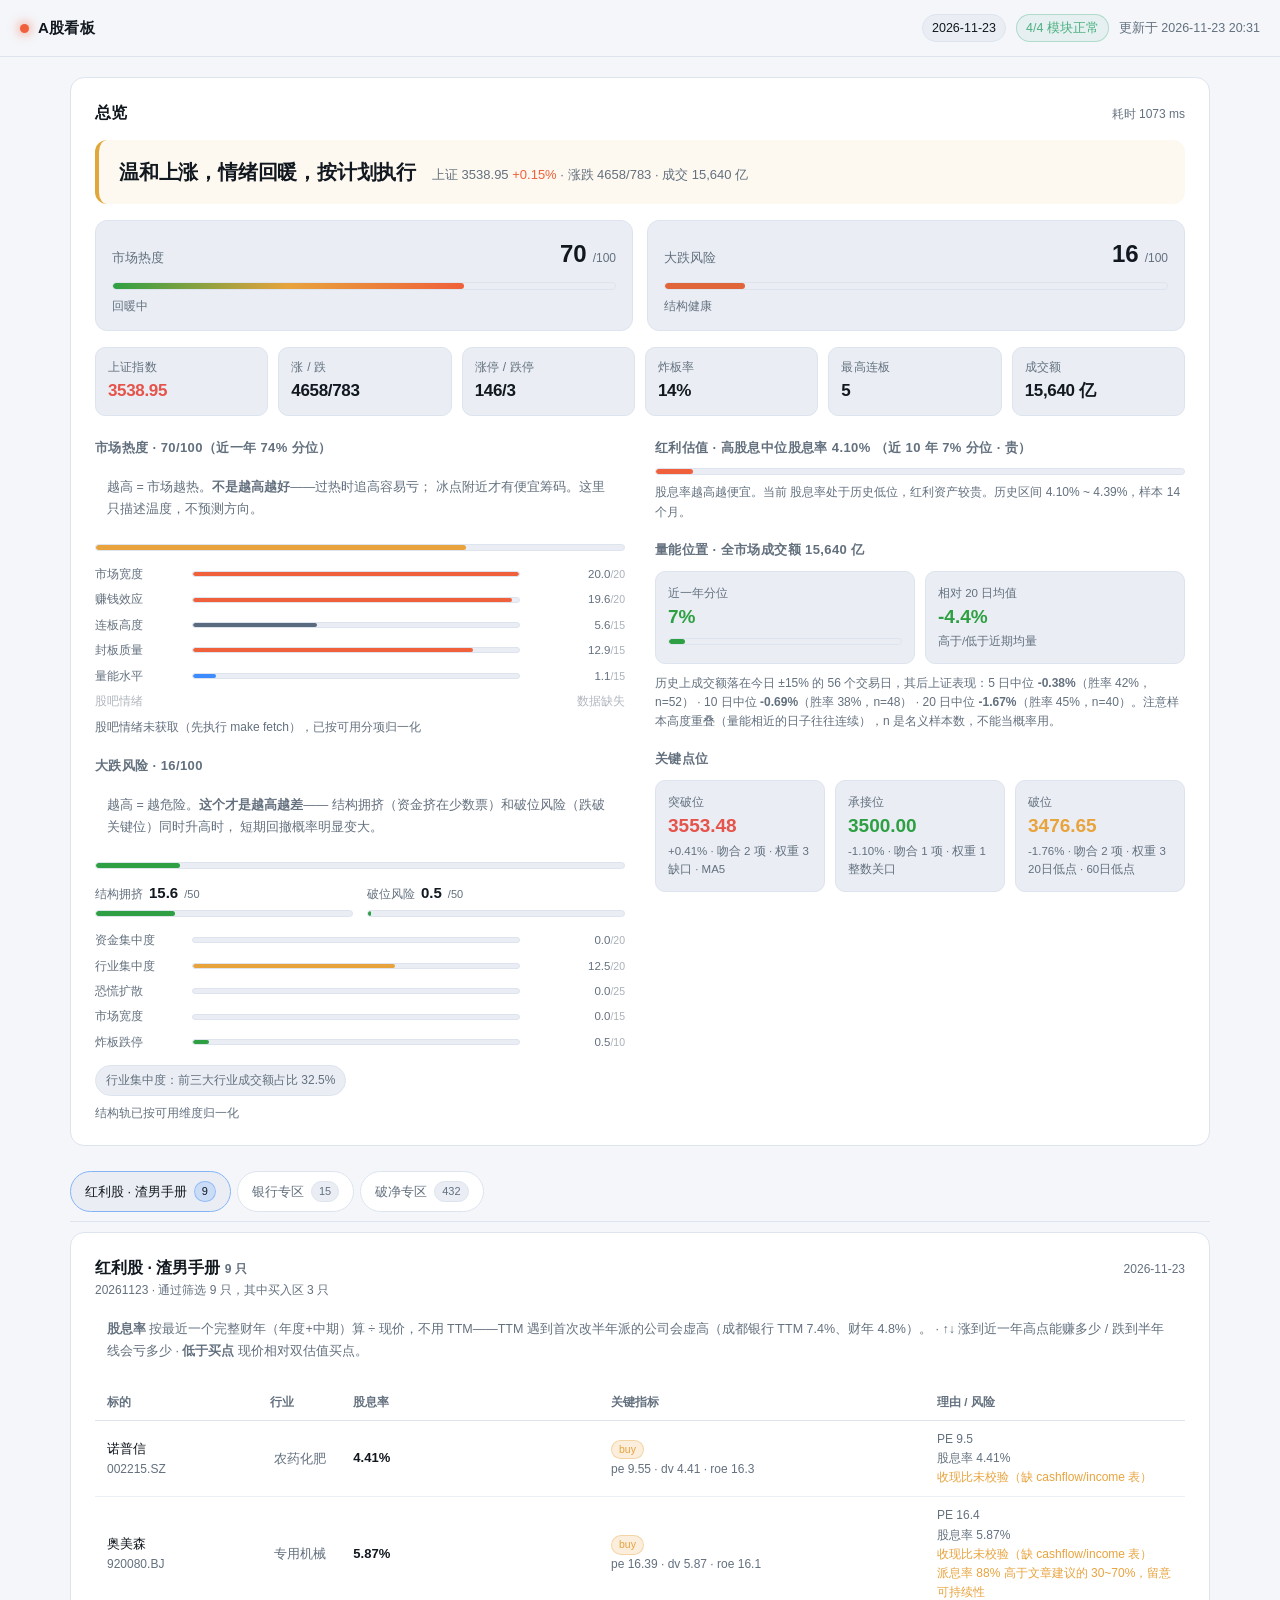
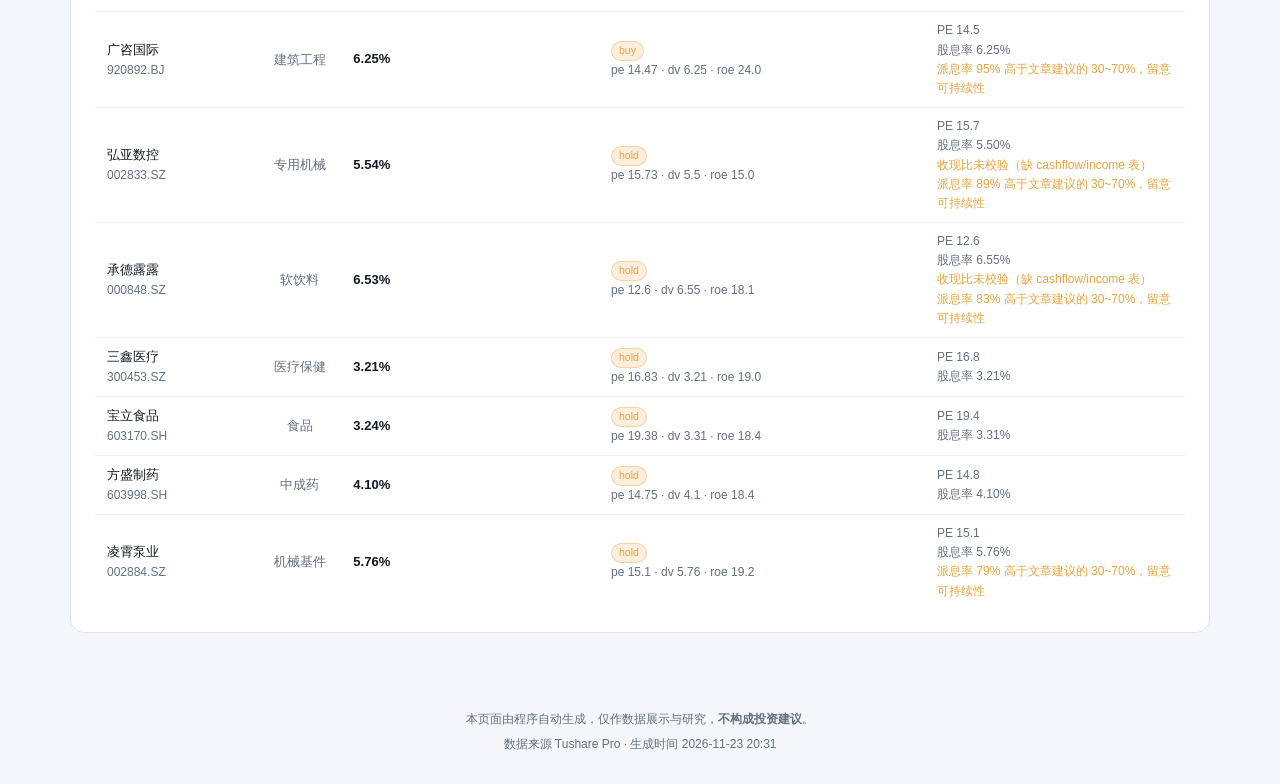
==== commit 0e2aee27: "chore: 每日数据 2026-11-23 20:31:30" ====
--- a/output/index.html
+++ b/output/index.html
@@ -547,9 +547,9 @@
     <span>A股看板</span>
   </div>
   <div class="meta">
-    <span class="chip">2026-11-20</span>
+    <span class="chip">2026-11-23</span>
     <span class="chip good">4/4 模块正常</span>
-    <span class="muted" id="generated">更新于 2026-11-22 20:31</span>
+    <span class="muted" id="generated">更新于 2026-11-23 20:31</span>
   </div>
 </header>
 
@@ -559,91 +559,91 @@
     <div>
       <div class="card-title">总览</div>
     </div>
-    <div class="card-sub elapsed">耗时 1076 ms</div>
+    <div class="card-sub elapsed">耗时 1073 ms</div>
   </div>
 
-  <div class="verdict warn">
-    <div class="verdict-main">风险偏高，不追高、不加仓</div>
-    <div class="verdict-sub">上证 3533.79
-      <span class="down">-1.23%</span>
-      · 涨跌 313/5236
-      · 成交 14,311 亿</div>
+  <div class="verdict warm">
+    <div class="verdict-main">温和上涨，情绪回暖，按计划执行</div>
+    <div class="verdict-sub">上证 3538.95
+      <span class="up">+0.15%</span>
+      · 涨跌 4658/783
+      · 成交 15,640 亿</div>
   </div>
 
   <div class="temps">
     <div class="temp">
-      <div class="temp-head"><span>市场热度</span><b>26</b><i>/100</i></div>
-      <div class="bar"><i style="width:26%"></i></div>
-      <div class="temp-foot">冰点</div>
+      <div class="temp-head"><span>市场热度</span><b>70</b><i>/100</i></div>
+      <div class="bar"><i style="width:70%"></i></div>
+      <div class="temp-foot">回暖中</div>
     </div>
     <div class="temp">
-      <div class="temp-head"><span>大跌风险</span><b>63</b><i>/100</i></div>
-      <div class="bar risk"><i style="width:63%"></i></div>
-      <div class="temp-foot">结构拥挤，注意回撤</div>
+      <div class="temp-head"><span>大跌风险</span><b>16</b><i>/100</i></div>
+      <div class="bar risk"><i style="width:16%"></i></div>
+      <div class="temp-foot">结构健康</div>
     </div>
   </div>
 
-  <div class="kpis compact"><div class="kpi"><div class="k">上证指数</div><div class="v down">3533.79</div></div><div class="kpi"><div class="k">涨 / 跌</div><div class="v ">313/5236</div></div><div class="kpi"><div class="k">涨停 / 跌停</div><div class="v ">28/58</div></div><div class="kpi"><div class="k">炸板率</div><div class="v ">20%</div></div><div class="kpi"><div class="k">最高连板</div><div class="v ">4</div></div><div class="kpi"><div class="k">成交额</div><div class="v ">14,311 亿</div></div></div>
+  <div class="kpis compact"><div class="kpi"><div class="k">上证指数</div><div class="v up">3538.95</div></div><div class="kpi"><div class="k">涨 / 跌</div><div class="v ">4658/783</div></div><div class="kpi"><div class="k">涨停 / 跌停</div><div class="v ">146/3</div></div><div class="kpi"><div class="k">炸板率</div><div class="v ">14%</div></div><div class="kpi"><div class="k">最高连板</div><div class="v ">5</div></div><div class="kpi"><div class="k">成交额</div><div class="v ">15,640 亿</div></div></div>
 
   <div class="ov-grid">
     <div class="ov-col">
       
   <div class="section">
-    <h4>市场热度 · 26/100（近一年 2% 分位）</h4>
+    <h4>市场热度 · 70/100（近一年 74% 分位）</h4>
     <p class="hint">越高 = 市场越热。<b>不是越高越好</b>——过热时追高容易亏；
       冰点附近才有便宜筹码。这里只描述温度，不预测方向。</p>
-    <div class="bar"><span style="width:26%;background:var(--flat)"></span></div>
-    <div class="dims"><div class="dim"><span>市场宽度</span><div class="bar"><span style="width:0%;background:var(--cold)"></span></div><i>0.0<small>/20</small></i></div><div class="dim"><span>赚钱效应</span><div class="bar"><span style="width:33%;background:var(--flat)"></span></div><i>6.5<small>/20</small></i></div><div class="dim"><span>连板高度</span><div class="bar"><span style="width:25%;background:var(--flat)"></span></div><i>3.8<small>/15</small></i></div><div class="dim"><span>封板质量</span><div class="bar"><span style="width:80%;background:var(--hot)"></span></div><i>12.0<small>/15</small></i></div><div class="dim"><span>量能水平</span><div class="bar"><span style="width:2%;background:var(--cold)"></span></div><i>0.3<small>/15</small></i></div><div class="dim off"><span>股吧情绪</span><i>数据缺失</i></div></div>
+    <div class="bar"><span style="width:70%;background:var(--warm)"></span></div>
+    <div class="dims"><div class="dim"><span>市场宽度</span><div class="bar"><span style="width:100%;background:var(--hot)"></span></div><i>20.0<small>/20</small></i></div><div class="dim"><span>赚钱效应</span><div class="bar"><span style="width:98%;background:var(--hot)"></span></div><i>19.6<small>/20</small></i></div><div class="dim"><span>连板高度</span><div class="bar"><span style="width:38%;background:var(--flat)"></span></div><i>5.6<small>/15</small></i></div><div class="dim"><span>封板质量</span><div class="bar"><span style="width:86%;background:var(--hot)"></span></div><i>12.9<small>/15</small></i></div><div class="dim"><span>量能水平</span><div class="bar"><span style="width:7%;background:var(--cold)"></span></div><i>1.1<small>/15</small></i></div><div class="dim off"><span>股吧情绪</span><i>数据缺失</i></div></div>
     <div class="card-sub" style="margin-top:8px">股吧情绪未获取（先执行 make fetch），已按可用分项归一化</div>
   </div>
       
   <div class="section">
-    <h4>大跌风险 · 63/100</h4>
+    <h4>大跌风险 · 16/100</h4>
     <p class="hint">越高 = 越危险。<b>这个才是越高越差</b>——
       结构拥挤（资金挤在少数票）和破位风险（跌破关键位）同时升高时，
       短期回撤概率明显变大。</p>
-    <div class="bar"><span style="width:63%;background:var(--warm)"></span></div>
-    <div class="tracks"><div class="track"><div class="t-head"><span>结构拥挤</span><b>13.2</b><small>/50</small></div><div class="bar"><span style="width:26%;background:var(--good)"></span></div></div><div class="track"><div class="t-head"><span>破位风险</span><b>49.7</b><small>/50</small></div><div class="bar"><span style="width:99%;background:var(--hot)"></span></div></div></div>
-    <div class="dims"><div class="dim"><span>资金集中度</span><div class="bar"><span style="width:0%;background:var(--good)"></span></div><i>0.0<small>/20</small></i></div><div class="dim"><span>行业集中度</span><div class="bar"><span style="width:53%;background:var(--warm)"></span></div><i>10.6<small>/20</small></i></div><div class="dim"><span>恐慌扩散</span><div class="bar"><span style="width:100%;background:var(--hot)"></span></div><i>25.0<small>/25</small></i></div><div class="dim"><span>市场宽度</span><div class="bar"><span style="width:100%;background:var(--hot)"></span></div><i>15.0<small>/15</small></i></div><div class="dim"><span>炸板跌停</span><div class="bar"><span style="width:97%;background:var(--hot)"></span></div><i>9.7<small>/10</small></i></div></div>
-    <ul class="reasons"><li>恐慌扩散：跌幅≥5% 个股占比 51.4%</li><li>市场宽度：上涨家数占比 5.6%</li><li>行业集中度：前三大行业成交额占比 30.6%</li><li>炸板跌停：炸板率 20%，跌停 58 家</li></ul>
+    <div class="bar"><span style="width:16%;background:var(--good)"></span></div>
+    <div class="tracks"><div class="track"><div class="t-head"><span>结构拥挤</span><b>15.6</b><small>/50</small></div><div class="bar"><span style="width:31%;background:var(--good)"></span></div></div><div class="track"><div class="t-head"><span>破位风险</span><b>0.5</b><small>/50</small></div><div class="bar"><span style="width:1%;background:var(--good)"></span></div></div></div>
+    <div class="dims"><div class="dim"><span>资金集中度</span><div class="bar"><span style="width:0%;background:var(--good)"></span></div><i>0.0<small>/20</small></i></div><div class="dim"><span>行业集中度</span><div class="bar"><span style="width:62%;background:var(--warm)"></span></div><i>12.5<small>/20</small></i></div><div class="dim"><span>恐慌扩散</span><div class="bar"><span style="width:0%;background:var(--good)"></span></div><i>0.0<small>/25</small></i></div><div class="dim"><span>市场宽度</span><div class="bar"><span style="width:0%;background:var(--good)"></span></div><i>0.0<small>/15</small></i></div><div class="dim"><span>炸板跌停</span><div class="bar"><span style="width:5%;background:var(--good)"></span></div><i>0.5<small>/10</small></i></div></div>
+    <ul class="reasons"><li>行业集中度：前三大行业成交额占比 32.5%</li></ul>
     <div class="card-sub" style="margin-top:8px">结构轨已按可用维度归一化</div>
   </div>
     </div>
     <div class="ov-col">
       
       <div class="section">
-        <h4>红利估值 · 高股息中位股息率 4.08%
+        <h4>红利估值 · 高股息中位股息率 4.10%
           （近 10 年 7% 分位 · 贵）</h4>
         <div class="bar"><span style="width:7%;
           background:var(--hot)"></span></div>
         <div class="card-sub" style="margin-top:8px">
           股息率越高越便宜。当前 股息率处于历史低位，红利资产较贵。历史区间
-          4.08% ~ 4.39%，样本 14 个月。
+          4.10% ~ 4.39%，样本 14 个月。
         </div>
       </div>
 
       <div class="section">
-        <h4>量能位置 · 全市场成交额 14,311 亿</h4>
-        <div class="levels"><div class="lv"><div class="name">近一年分位</div><div class="price down">2%</div><div class="bar" style="margin-top:6px"><span style="width:2%;background:var(--good)"></span></div></div><div class="lv"><div class="name">相对 20 日均值</div><div class="price down">-12.6%</div><div class="dist">高于/低于近期均量</div></div></div><div class="card-sub" style="margin-top:10px">历史上成交额落在今日 ±15% 的 27 个交易日，其后上证表现：5 日中位 <b>-0.81%</b>（胜率 32%，n=22） · 10 日中位 <b>-1.20%</b>（胜率 30%，n=20） · 20 日中位 <b>-2.84%</b>（胜率 25%，n=16）。注意样本高度重叠（量能相近的日子往往连续），n 是名义样本数，不能当概率用。</div>
+        <h4>量能位置 · 全市场成交额 15,640 亿</h4>
+        <div class="levels"><div class="lv"><div class="name">近一年分位</div><div class="price down">7%</div><div class="bar" style="margin-top:6px"><span style="width:7%;background:var(--good)"></span></div></div><div class="lv"><div class="name">相对 20 日均值</div><div class="price down">-4.4%</div><div class="dist">高于/低于近期均量</div></div></div><div class="card-sub" style="margin-top:10px">历史上成交额落在今日 ±15% 的 56 个交易日，其后上证表现：5 日中位 <b>-0.38%</b>（胜率 42%，n=52） · 10 日中位 <b>-0.69%</b>（胜率 38%，n=48） · 20 日中位 <b>-1.67%</b>（胜率 45%，n=40）。注意样本高度重叠（量能相近的日子往往连续），n 是名义样本数，不能当概率用。</div>
       </div>
 
       <div class="section">
         <h4>关键点位</h4>
-        <div class="levels"><div class="lv resist"><div class="name">突破位</div><div class="price">3547.94</div><div class="dist">+0.40% · 吻合 1 项 · 权重 2</div><div class="dist">缺口</div></div><div class="lv support"><div class="name">承接位</div><div class="price">3500.62</div><div class="dist">-0.94% · 吻合 3 项 · 权重 4</div><div class="dist">整数关口 · 20日低点 · 60日低点</div></div><div class="lv break"><div class="name">破位</div><div class="price">-</div><div class="dist">暂无</div></div></div>
+        <div class="levels"><div class="lv resist"><div class="name">突破位</div><div class="price">3553.48</div><div class="dist">+0.41% · 吻合 2 项 · 权重 3</div><div class="dist">缺口 · MA5</div></div><div class="lv support"><div class="name">承接位</div><div class="price">3500.00</div><div class="dist">-1.10% · 吻合 1 项 · 权重 1</div><div class="dist">整数关口</div></div><div class="lv break"><div class="name">破位</div><div class="price">3476.65</div><div class="dist">-1.76% · 吻合 2 项 · 权重 3</div><div class="dist">20日低点 · 60日低点</div></div></div>
       </div>
     </div>
   </div>
 </div>
-<section class="tabs" data-tabs data-default="dividend"><div class="tabbar" role="tablist"><button class="tab active" data-tab="dividend" role="tab" aria-selected="true">红利股 · 渣男手册<span class="n">9</span></button><button class="tab" data-tab="bank" role="tab" aria-selected="false">银行专区<span class="n">15</span></button><button class="tab" data-tab="subbook" role="tab" aria-selected="false">破净专区<span class="n">446</span></button></div><div class="panel active" data-panel="dividend" role="tabpanel">
+<section class="tabs" data-tabs data-default="dividend"><div class="tabbar" role="tablist"><button class="tab active" data-tab="dividend" role="tab" aria-selected="true">红利股 · 渣男手册<span class="n">9</span></button><button class="tab" data-tab="bank" role="tab" aria-selected="false">银行专区<span class="n">15</span></button><button class="tab" data-tab="subbook" role="tab" aria-selected="false">破净专区<span class="n">432</span></button></div><div class="panel active" data-panel="dividend" role="tabpanel">
 <div class="card">
   
   <div class="card-head">
     <div>
       <div class="card-title">红利股 · 渣男手册 <span class="card-sub">9 只</span></div>
-      <div class="card-sub">20261120 · 通过筛选 9 只，其中买入区 3 只</div>
+      <div class="card-sub">20261123 · 通过筛选 9 只，其中买入区 3 只</div>
       
     </div>
-    <div class="card-sub">2026-11-20</div>
+    <div class="card-sub">2026-11-23</div>
   </div>
   <p class="legend"><b>股息率</b> 按最近一个完整财年（年度+中期）算 ÷ 现价，不用 TTM——TTM 遇到首次改半年派的公司会虚高（成都银行 TTM 7.4%、财年 4.8%）。 · <b>↑↓</b> 涨到近一年高点能赚多少 / 跌到半年线会亏多少 · <b>低于买点</b> 现价相对双估值买点。</p>
   
@@ -654,65 +654,65 @@
       <tr>
         <td class="col-name"><div>诺普信</div><div class="code">002215.SZ</div></td>
         <td class="ind">农药化肥</td>
-        <td class="score">4.55%</td>
-        <td><span class="badge ">buy</span><div class="reason">pe 9.27 · dv 4.55 · roe 16.3</div></td>
-        <td class="col-wide"><div class="reason">PE 9.3<br>股息率 4.55%</div><div class="risk">收现比未校验（缺 cashflow/income 表）</div></td>
+        <td class="score">4.41%</td>
+        <td><span class="badge ">buy</span><div class="reason">pe 9.55 · dv 4.41 · roe 16.3</div></td>
+        <td class="col-wide"><div class="reason">PE 9.5<br>股息率 4.41%</div><div class="risk">收现比未校验（缺 cashflow/income 表）</div></td>
       </tr>
       <tr>
         <td class="col-name"><div>奥美森</div><div class="code">920080.BJ</div></td>
         <td class="ind">专用机械</td>
-        <td class="score">5.99%</td>
-        <td><span class="badge ">buy</span><div class="reason">pe 16.06 · dv 5.99 · roe 16.1</div></td>
-        <td class="col-wide"><div class="reason">PE 16.1<br>股息率 5.99%</div><div class="risk">收现比未校验（缺 cashflow/income 表）<br>派息率 88% 高于文章建议的 30~70%，留意可持续性</div></td>
+        <td class="score">5.87%</td>
+        <td><span class="badge ">buy</span><div class="reason">pe 16.39 · dv 5.87 · roe 16.1</div></td>
+        <td class="col-wide"><div class="reason">PE 16.4<br>股息率 5.87%</div><div class="risk">收现比未校验（缺 cashflow/income 表）<br>派息率 88% 高于文章建议的 30~70%，留意可持续性</div></td>
       </tr>
       <tr>
         <td class="col-name"><div>广咨国际</div><div class="code">920892.BJ</div></td>
         <td class="ind">建筑工程</td>
-        <td class="score">6.29%</td>
-        <td><span class="badge ">buy</span><div class="reason">pe 14.38 · dv 6.29 · roe 24.0</div></td>
-        <td class="col-wide"><div class="reason">PE 14.4<br>股息率 6.29%</div><div class="risk">派息率 95% 高于文章建议的 30~70%，留意可持续性</div></td>
+        <td class="score">6.25%</td>
+        <td><span class="badge ">buy</span><div class="reason">pe 14.47 · dv 6.25 · roe 24.0</div></td>
+        <td class="col-wide"><div class="reason">PE 14.5<br>股息率 6.25%</div><div class="risk">派息率 95% 高于文章建议的 30~70%，留意可持续性</div></td>
       </tr>
       <tr>
         <td class="col-name"><div>弘亚数控</div><div class="code">002833.SZ</div></td>
         <td class="ind">专用机械</td>
-        <td class="score">5.55%</td>
-        <td><span class="badge ">hold</span><div class="reason">pe 15.7 · dv 5.51 · roe 15.0</div></td>
-        <td class="col-wide"><div class="reason">PE 15.7<br>股息率 5.51%</div><div class="risk">收现比未校验（缺 cashflow/income 表）<br>派息率 89% 高于文章建议的 30~70%，留意可持续性</div></td>
+        <td class="score">5.54%</td>
+        <td><span class="badge ">hold</span><div class="reason">pe 15.73 · dv 5.5 · roe 15.0</div></td>
+        <td class="col-wide"><div class="reason">PE 15.7<br>股息率 5.50%</div><div class="risk">收现比未校验（缺 cashflow/income 表）<br>派息率 89% 高于文章建议的 30~70%，留意可持续性</div></td>
+      </tr>
+      <tr>
+        <td class="col-name"><div>承德露露</div><div class="code">000848.SZ</div></td>
+        <td class="ind">软饮料</td>
+        <td class="score">6.53%</td>
+        <td><span class="badge ">hold</span><div class="reason">pe 12.6 · dv 6.55 · roe 18.1</div></td>
+        <td class="col-wide"><div class="reason">PE 12.6<br>股息率 6.55%</div><div class="risk">收现比未校验（缺 cashflow/income 表）<br>派息率 83% 高于文章建议的 30~70%，留意可持续性</div></td>
       </tr>
       <tr>
         <td class="col-name"><div>三鑫医疗</div><div class="code">300453.SZ</div></td>
         <td class="ind">医疗保健</td>
-        <td class="score">3.28%</td>
-        <td><span class="badge ">hold</span><div class="reason">pe 16.43 · dv 3.28 · roe 19.0</div></td>
-        <td class="col-wide"><div class="reason">PE 16.4<br>股息率 3.28%</div></td>
+        <td class="score">3.21%</td>
+        <td><span class="badge ">hold</span><div class="reason">pe 16.83 · dv 3.21 · roe 19.0</div></td>
+        <td class="col-wide"><div class="reason">PE 16.8<br>股息率 3.21%</div></td>
       </tr>
       <tr>
-        <td class="col-name"><div>承德露露</div><div class="code">000848.SZ</div></td>
-        <td class="ind">软饮料</td>
-        <td class="score">6.18%</td>
-        <td><span class="badge ">hold</span><div class="reason">pe 13.31 · dv 6.2 · roe 18.1</div></td>
-        <td class="col-wide"><div class="reason">PE 13.3<br>股息率 6.20%</div><div class="risk">收现比未校验（缺 cashflow/income 表）<br>派息率 83% 高于文章建议的 30~70%，留意可持续性</div></td>
+        <td class="col-name"><div>宝立食品</div><div class="code">603170.SH</div></td>
+        <td class="ind">食品</td>
+        <td class="score">3.24%</td>
+        <td><span class="badge ">hold</span><div class="reason">pe 19.38 · dv 3.31 · roe 18.4</div></td>
+        <td class="col-wide"><div class="reason">PE 19.4<br>股息率 3.31%</div></td>
+      </tr>
+      <tr>
+        <td class="col-name"><div>方盛制药</div><div class="code">603998.SH</div></td>
+        <td class="ind">中成药</td>
+        <td class="score">4.10%</td>
+        <td><span class="badge ">hold</span><div class="reason">pe 14.75 · dv 4.1 · roe 18.4</div></td>
+        <td class="col-wide"><div class="reason">PE 14.8<br>股息率 4.10%</div></td>
       </tr>
       <tr>
         <td class="col-name"><div>凌霄泵业</div><div class="code">002884.SZ</div></td>
         <td class="ind">机械基件</td>
-        <td class="score">5.96%</td>
-        <td><span class="badge ">hold</span><div class="reason">pe 14.59 · dv 5.96 · roe 19.2</div></td>
-        <td class="col-wide"><div class="reason">PE 14.6<br>股息率 5.96%</div><div class="risk">派息率 79% 高于文章建议的 30~70%，留意可持续性</div></td>
-      </tr>
-      <tr>
-        <td class="col-name"><div>宝立食品</div><div class="code">603170.SH</div></td>
-        <td class="ind">食品</td>
-        <td class="score">3.28%</td>
-        <td><span class="badge ">hold</span><div class="reason">pe 19.15 · dv 3.35 · roe 18.4</div></td>
-        <td class="col-wide"><div class="reason">PE 19.2<br>股息率 3.35%</div></td>
-      </tr>
-      <tr>
-        <td class="col-name"><div>方盛制药</div><div class="code">603998.SH</div></td>
-        <td class="ind">中成药</td>
-        <td class="score">4.05%</td>
-        <td><span class="badge ">hold</span><div class="reason">pe 14.93 · dv 4.05 · roe 18.4</div></td>
-        <td class="col-wide"><div class="reason">PE 14.9<br>股息率 4.05%</div></td>
+        <td class="score">5.76%</td>
+        <td><span class="badge ">hold</span><div class="reason">pe 15.1 · dv 5.76 · roe 19.2</div></td>
+        <td class="col-wide"><div class="reason">PE 15.1<br>股息率 5.76%</div><div class="risk">派息率 79% 高于文章建议的 30~70%，留意可持续性</div></td>
       </tr></tbody>
     </table>
   </div>
@@ -727,7 +727,7 @@
       <div class="card-sub">银行 42 只 · 通过 15 只 · 基本面过关 15 只，按股息率排序（不按盈亏比——见 README 的回测结论）</div>
       
     </div>
-    <div class="card-sub">2026-11-20</div>
+    <div class="card-sub">2026-11-23</div>
   </div>
   <p class="legend"><b>股息率</b> 按最近一个完整财年（年度+中期）算 ÷ 现价。 · <b>↑↓</b> 涨到近一年高点能赚多少 / 跌到半年线会亏多少 · <b>低于买点</b> 现价相对双估值买点。</p>
   
@@ -738,107 +738,107 @@
       <tr>
         <td class="col-name"><div>上海银行</div><div class="code">601229.SH</div></td>
         <td class="ind">银行</td>
-        <td class="score">5.90%</td>
-        <td><span class="badge ">↑16.3% ↓0.0%</span><span class="badge ">低于买点 19.3%</span><div class="reason">pe 6.38 · dv 5.88 · dv_annual 5.9</div></td>
-        <td class="col-wide"><div class="reason">PE 6.4<br>股息率 5.88%</div></td>
+        <td class="score">5.91%</td>
+        <td><span class="badge ">↑16.5% ↓0.0%</span><span class="badge ">低于买点 19.4%</span><div class="reason">pe 6.37 · dv 5.89 · dv_annual 5.91</div></td>
+        <td class="col-wide"><div class="reason">PE 6.4<br>股息率 5.89%</div></td>
       </tr>
       <tr>
         <td class="col-name"><div>兴业银行</div><div class="code">601166.SH</div></td>
         <td class="ind">银行</td>
-        <td class="score">5.25%</td>
-        <td><span class="badge ">↑6.4% ↓9.9%</span><span class="badge ">低于买点 26.5%</span><div class="reason">pe 5.72 · dv 5.25 · dv_annual 5.25</div></td>
-        <td class="col-wide"><div class="reason">PE 5.7<br>股息率 5.25%</div></td>
+        <td class="score">5.31%</td>
+        <td><span class="badge ">↑7.7% ↓8.7%</span><span class="badge ">低于买点 27.3%</span><div class="reason">pe 5.65 · dv 5.31 · dv_annual 5.31</div></td>
+        <td class="col-wide"><div class="reason">PE 5.7<br>股息率 5.31%</div></td>
       </tr>
       <tr>
         <td class="col-name"><div>江阴银行</div><div class="code">002807.SZ</div></td>
         <td class="ind">银行</td>
-        <td class="score">5.10%</td>
-        <td><span class="badge ">年度股息 5.1%</span><span class="badge ">↑17.2% ↓5.1%</span><span class="badge ">低于买点 15.6%</span><div class="reason">pe 5.56 · dv 6.96 · dv_annual 5.1</div></td>
-        <td class="col-wide"><div class="reason">PE 5.6<br>股息率 6.96%</div><div class="risk">派息率 26% 偏低</div></td>
+        <td class="score">5.12%</td>
+        <td><span class="badge ">年度股息 5.1%</span><span class="badge ">↑17.4% ↓4.9%</span><span class="badge ">低于买点 15.8%</span><div class="reason">pe 5.55 · dv 6.98 · dv_annual 5.12</div></td>
+        <td class="col-wide"><div class="reason">PE 5.6<br>股息率 6.98%</div><div class="risk">派息率 26% 偏低</div></td>
       </tr>
       <tr>
         <td class="col-name"><div>平安银行</div><div class="code">000001.SZ</div></td>
         <td class="ind">银行</td>
-        <td class="score">4.88%</td>
-        <td><span class="badge ">↑0.7% ↓7.5%</span><span class="badge ">低于买点 15.2%</span><div class="reason">pe 5.45 · dv 4.98 · dv_annual 4.88</div></td>
-        <td class="col-wide"><div class="reason">PE 5.5<br>股息率 4.98%</div><div class="risk">派息率 29% 偏低</div></td>
+        <td class="score">4.83%</td>
+        <td><span class="badge ">↑0.0% ↓8.3%</span><span class="badge ">低于买点 14.3%</span><div class="reason">pe 5.51 · dv 4.94 · dv_annual 4.83</div></td>
+        <td class="col-wide"><div class="reason">PE 5.5<br>股息率 4.94%</div><div class="risk">派息率 29% 偏低</div></td>
       </tr>
       <tr>
         <td class="col-name"><div>苏农银行</div><div class="code">603323.SH</div></td>
         <td class="ind">银行</td>
-        <td class="score">4.67%</td>
-        <td><span class="badge ">↑19.6% ↓2.5%</span><span class="badge ">低于买点 7.7%</span><div class="reason">pe 4.81 · dv 4.65 · dv_annual 4.67</div></td>
-        <td class="col-wide"><div class="reason">PE 4.8<br>股息率 4.65%</div><div class="risk">派息率 21% 偏低</div></td>
+        <td class="score">4.70%</td>
+        <td><span class="badge ">↑20.4% ↓1.9%</span><span class="badge ">低于买点 8.3%</span><div class="reason">pe 4.78 · dv 4.68 · dv_annual 4.7</div></td>
+        <td class="col-wide"><div class="reason">PE 4.8<br>股息率 4.68%</div><div class="risk">派息率 21% 偏低</div></td>
       </tr>
       <tr>
         <td class="col-name"><div>招商银行</div><div class="code">600036.SH</div></td>
         <td class="ind">银行</td>
-        <td class="score">4.58%</td>
-        <td><span class="badge ">↑0.0% ↓9.1%</span><span class="badge ">低于买点 3.8%</span><div class="reason">pe 7.26 · dv 4.58 · dv_annual 4.58</div></td>
-        <td class="col-wide"><div class="reason">PE 7.3<br>股息率 4.58%</div></td>
+        <td class="score">4.66%</td>
+        <td><span class="badge ">↑1.7% ↓7.5%</span><span class="badge ">低于买点 5.4%</span><div class="reason">pe 7.14 · dv 4.66 · dv_annual 4.66</div></td>
+        <td class="col-wide"><div class="reason">PE 7.1<br>股息率 4.66%</div></td>
+      </tr>
+      <tr>
+        <td class="col-name"><div>沪农商行</div><div class="code">601825.SH</div></td>
+        <td class="ind">银行</td>
+        <td class="score">4.53%</td>
+        <td><span class="badge ">↑3.1% ↓10.2%</span><span class="badge ">还需跌 7.0%</span><div class="reason">pe 7.45 · dv 4.62 · dv_annual 4.53</div></td>
+        <td class="col-wide"><div class="reason">PE 7.5<br>股息率 4.62%</div></td>
+      </tr>
+      <tr>
+        <td class="col-name"><div>渝农商行</div><div class="code">601077.SH</div></td>
+        <td class="ind">银行</td>
+        <td class="score">4.44%</td>
+        <td><span class="badge ">↑3.2% ↓6.2%</span><span class="badge ">还需跌 7.1%</span><div class="reason">pe 6.32 · dv 4.44 · dv_annual 4.44</div></td>
+        <td class="col-wide"><div class="reason">PE 6.3<br>股息率 4.44%</div></td>
       </tr>
       <tr>
         <td class="col-name"><div>成都银行</div><div class="code">601838.SH</div></td>
         <td class="ind">银行</td>
-        <td class="score">4.41%</td>
-        <td><span class="badge ">年度股息 4.4%</span><span class="badge ">↑0.5% ↓8.9%</span><span class="badge ">低于买点 12.7%</span><div class="reason">pe 6.46 · dv 6.75 · dv_annual 4.41</div></td>
-        <td class="col-wide"><div class="reason">PE 6.5<br>股息率 6.75%</div></td>
-      </tr>
-      <tr>
-        <td class="col-name"><div>渝农商行</div><div class="code">601077.SH</div></td>
-        <td class="ind">银行</td>
-        <td class="score">4.40%</td>
-        <td><span class="badge ">↑2.2% ↓7.2%</span><span class="badge ">还需跌 8.2%</span><div class="reason">pe 6.38 · dv 4.4 · dv_annual 4.4</div></td>
-        <td class="col-wide"><div class="reason">PE 6.4<br>股息率 4.40%</div></td>
-      </tr>
-      <tr>
-        <td class="col-name"><div>沪农商行</div><div class="code">601825.SH</div></td>
-        <td class="ind">银行</td>
-        <td class="score">4.39%</td>
-        <td><span class="badge ">↑0.0% ↓13.0%</span><span class="badge ">还需跌 10.3%</span><div class="reason">pe 7.68 · dv 4.48 · dv_annual 4.39</div></td>
-        <td class="col-wide"><div class="reason">PE 7.7<br>股息率 4.48%</div></td>
+        <td class="score">4.43%</td>
+        <td><span class="badge ">年度股息 4.4%</span><span class="badge ">↑1.1% ↓8.3%</span><span class="badge ">低于买点 13.2%</span><div class="reason">pe 6.43 · dv 6.78 · dv_annual 4.43</div></td>
+        <td class="col-wide"><div class="reason">PE 6.4<br>股息率 6.78%</div></td>
       </tr>
       <tr>
         <td class="col-name"><div>长沙银行</div><div class="code">601577.SH</div></td>
         <td class="ind">银行</td>
         <td class="score">4.27%</td>
-        <td><span class="badge ">↑1.9% ↓5.1%</span><span class="badge ">低于买点 9.9%</span><div class="reason">pe 4.79 · dv 4.47 · dv_annual 4.27</div></td>
+        <td><span class="badge ">↑1.9% ↓5.0%</span><span class="badge ">低于买点 9.9%</span><div class="reason">pe 4.79 · dv 4.47 · dv_annual 4.27</div></td>
         <td class="col-wide"><div class="reason">PE 4.8<br>股息率 4.47%</div><div class="risk">派息率 22% 偏低</div></td>
       </tr>
       <tr>
         <td class="col-name"><div>江苏银行</div><div class="code">600919.SH</div></td>
         <td class="ind">银行</td>
-        <td class="score">4.13%</td>
-        <td><span class="badge ">↑0.0% ↓12.4%</span><span class="badge ">低于买点 2.9%</span><div class="reason">pe 6.77 · dv 4.13 · dv_annual 4.13</div></td>
-        <td class="col-wide"><div class="reason">PE 6.8<br>股息率 4.13%</div></td>
+        <td class="score">4.18%</td>
+        <td><span class="badge ">↑1.2% ↓11.2%</span><span class="badge ">低于买点 4.0%</span><div class="reason">pe 6.69 · dv 4.18 · dv_annual 4.18</div></td>
+        <td class="col-wide"><div class="reason">PE 6.7<br>股息率 4.18%</div></td>
       </tr>
       <tr>
         <td class="col-name"><div>无锡银行</div><div class="code">600908.SH</div></td>
         <td class="ind">银行</td>
-        <td class="score">4.05%</td>
-        <td><span class="badge ">↑6.4% ↓5.0%</span><span class="badge ">还需跌 6.2%</span><div class="reason">pe 5.52 · dv 4.05 · dv_annual 4.05</div></td>
-        <td class="col-wide"><div class="reason">PE 5.5<br>股息率 4.05%</div><div class="risk">派息率 24% 偏低</div></td>
+        <td class="score">4.03%</td>
+        <td><span class="badge ">↑5.7% ↓5.5%</span><span class="badge ">还需跌 6.9%</span><div class="reason">pe 5.55 · dv 4.03 · dv_annual 4.03</div></td>
+        <td class="col-wide"><div class="reason">PE 5.6<br>股息率 4.03%</div><div class="risk">派息率 24% 偏低</div></td>
       </tr>
       <tr>
         <td class="col-name"><div>中信银行</div><div class="code">601998.SH</div></td>
         <td class="ind">银行</td>
         <td class="score">3.94%</td>
-        <td><span class="badge ">↑0.0% ↓14.5%</span><span class="badge ">还需跌 20.7%</span><div class="reason">pe 7.41 · dv 4.1 · dv_annual 3.94</div></td>
+        <td><span class="badge ">↑0.0% ↓14.3%</span><span class="badge ">还需跌 20.7%</span><div class="reason">pe 7.41 · dv 4.1 · dv_annual 3.94</div></td>
         <td class="col-wide"><div class="reason">PE 7.4<br>股息率 4.10%</div></td>
       </tr>
       <tr>
         <td class="col-name"><div>瑞丰银行</div><div class="code">601528.SH</div></td>
         <td class="ind">银行</td>
         <td class="score">3.90%</td>
-        <td><span class="badge ">年度股息 3.9%</span><span class="badge ">↑6.9% ↓7.6%</span><span class="badge ">还需跌 10.5%</span><div class="reason">pe 5.34 · dv 5.75 · dv_annual 3.9</div></td>
+        <td><span class="badge ">年度股息 3.9%</span><span class="badge ">↑6.9% ↓7.5%</span><span class="badge ">还需跌 10.5%</span><div class="reason">pe 5.34 · dv 5.75 · dv_annual 3.9</div></td>
         <td class="col-wide"><div class="reason">PE 5.3<br>股息率 5.75%</div><div class="risk">派息率 21% 偏低</div></td>
       </tr>
       <tr>
         <td class="col-name"><div>杭州银行</div><div class="code">600926.SH</div></td>
         <td class="ind">银行</td>
-        <td class="score">3.69%</td>
-        <td><span class="badge ">↑0.1% ↓7.9%</span><span class="badge ">低于买点 8.3%</span><div class="reason">pe 6.3 · dv 4.14 · dv_annual 3.69</div></td>
-        <td class="col-wide"><div class="reason">PE 6.3<br>股息率 4.14%</div><div class="risk">派息率 25% 偏低</div></td>
+        <td class="score">3.70%</td>
+        <td><span class="badge ">↑0.4% ↓7.4%</span><span class="badge ">低于买点 8.7%</span><div class="reason">pe 6.28 · dv 4.15 · dv_annual 3.7</div></td>
+        <td class="col-wide"><div class="reason">PE 6.3<br>股息率 4.15%</div><div class="risk">派息率 25% 偏低</div></td>
       </tr></tbody>
     </table>
   </div>
@@ -847,7 +847,7 @@
     <summary>未通过门槛的 27 只（点开看原因）</summary>
     <div class="table-wrap"><table>
       <thead><tr><th>标的</th><th>代码</th><th>卡在哪</th></tr></thead>
-      <tbody><tr><td>中国银行</td><td class="code">601988.SH</td><td>PE 9.6 &gt; 8</td></tr><tr><td>交通银行</td><td class="code">601328.SH</td><td>股息率 3.62% &lt; 4%</td></tr><tr><td>光大银行</td><td class="code">601818.SH</td><td>ROE 6.5% &lt; 8%</td></tr><tr><td>兰州银行</td><td class="code">001227.SZ</td><td>股息率 3.81% &lt; 4%</td></tr><tr><td>农业银行</td><td class="code">601288.SH</td><td>PE 8.9 &gt; 8</td></tr><tr><td>北京银行</td><td class="code">601169.SH</td><td>ROE 5.5% &lt; 8%</td></tr><tr><td>华夏银行</td><td class="code">600015.SH</td><td>ROE 7.2% &lt; 8%</td></tr><tr><td>南京银行</td><td class="code">601009.SH</td><td>股息率 1.67% &lt; 4%</td></tr><tr><td>厦门银行</td><td class="code">601187.SH</td><td>股息率 3.79% &lt; 4%</td></tr><tr><td>宁波银行</td><td class="code">002142.SZ</td><td>股息率 3.69% &lt; 4%</td></tr><tr><td>工商银行</td><td class="code">601398.SH</td><td>PE 8.7 &gt; 8</td></tr><tr><td>常熟银行</td><td class="code">601128.SH</td><td>股息率 3.81% &lt; 4%</td></tr><tr><td>建设银行</td><td class="code">601939.SH</td><td>PE 9.4 &gt; 8</td></tr><tr><td>张家港行</td><td class="code">002839.SZ</td><td>股息率 2.72% &lt; 4%</td></tr><tr><td>民生银行</td><td class="code">600016.SH</td><td>ROE 4.6% &lt; 8%</td></tr><tr><td>浙商银行</td><td class="code">601916.SH</td><td>ROE 6.4% &lt; 8%</td></tr><tr><td>浦发银行</td><td class="code">600000.SH</td><td>股息率 3.86% &lt; 4%</td></tr><tr><td>紫金银行</td><td class="code">601860.SH</td><td>ROE 6.2% &lt; 8%</td></tr><tr><td>苏州银行</td><td class="code">002966.SZ</td><td>股息率 1.48% &lt; 4%</td></tr><tr><td>西安银行</td><td class="code">600928.SH</td><td>股息率 2.70% &lt; 4%</td></tr><tr><td>贵阳银行</td><td class="code">601997.SH</td><td>ROE 7.7% &lt; 8%</td></tr><tr><td>邮储银行</td><td class="code">601658.SH</td><td>股息率 3.76% &lt; 4%</td></tr><tr><td>郑州银行</td><td class="code">002936.SZ</td><td>PE 7.9 &gt; 8</td></tr><tr><td>重庆银行</td><td class="code">601963.SH</td><td>股息率 3.97% &lt; 4%</td></tr><tr><td>青农商行</td><td class="code">002958.SZ</td><td>ROE 7.3% &lt; 8%</td></tr><tr><td>青岛银行</td><td class="code">002948.SZ</td><td>股息率 2.75% &lt; 4%</td></tr><tr><td>齐鲁银行</td><td class="code">601665.SH</td><td>股息率 3.64% &lt; 4%</td></tr></tbody>
+      <tbody><tr><td>中国银行</td><td class="code">601988.SH</td><td>PE 9.4 &gt; 8</td></tr><tr><td>交通银行</td><td class="code">601328.SH</td><td>股息率 3.64% &lt; 4%</td></tr><tr><td>光大银行</td><td class="code">601818.SH</td><td>ROE 6.5% &lt; 8%</td></tr><tr><td>兰州银行</td><td class="code">001227.SZ</td><td>股息率 3.79% &lt; 4%</td></tr><tr><td>农业银行</td><td class="code">601288.SH</td><td>PE 8.9 &gt; 8</td></tr><tr><td>北京银行</td><td class="code">601169.SH</td><td>ROE 5.5% &lt; 8%</td></tr><tr><td>华夏银行</td><td class="code">600015.SH</td><td>ROE 7.2% &lt; 8%</td></tr><tr><td>南京银行</td><td class="code">601009.SH</td><td>股息率 1.66% &lt; 4%</td></tr><tr><td>厦门银行</td><td class="code">601187.SH</td><td>股息率 3.81% &lt; 4%</td></tr><tr><td>宁波银行</td><td class="code">002142.SZ</td><td>股息率 3.70% &lt; 4%</td></tr><tr><td>工商银行</td><td class="code">601398.SH</td><td>PE 8.5 &gt; 8</td></tr><tr><td>常熟银行</td><td class="code">601128.SH</td><td>股息率 3.82% &lt; 4%</td></tr><tr><td>建设银行</td><td class="code">601939.SH</td><td>PE 9.1 &gt; 8</td></tr><tr><td>张家港行</td><td class="code">002839.SZ</td><td>股息率 2.68% &lt; 4%</td></tr><tr><td>民生银行</td><td class="code">600016.SH</td><td>ROE 4.6% &lt; 8%</td></tr><tr><td>浙商银行</td><td class="code">601916.SH</td><td>ROE 6.4% &lt; 8%</td></tr><tr><td>浦发银行</td><td class="code">600000.SH</td><td>股息率 3.91% &lt; 4%</td></tr><tr><td>紫金银行</td><td class="code">601860.SH</td><td>ROE 6.2% &lt; 8%</td></tr><tr><td>苏州银行</td><td class="code">002966.SZ</td><td>股息率 1.51% &lt; 4%</td></tr><tr><td>西安银行</td><td class="code">600928.SH</td><td>股息率 2.67% &lt; 4%</td></tr><tr><td>贵阳银行</td><td class="code">601997.SH</td><td>ROE 7.7% &lt; 8%</td></tr><tr><td>邮储银行</td><td class="code">601658.SH</td><td>股息率 3.72% &lt; 4%</td></tr><tr><td>郑州银行</td><td class="code">002936.SZ</td><td>PE 8.0 &gt; 8</td></tr><tr><td>重庆银行</td><td class="code">601963.SH</td><td>股息率 3.97% &lt; 4%</td></tr><tr><td>青农商行</td><td class="code">002958.SZ</td><td>ROE 7.3% &lt; 8%</td></tr><tr><td>青岛银行</td><td class="code">002948.SZ</td><td>股息率 2.77% &lt; 4%</td></tr><tr><td>齐鲁银行</td><td class="code">601665.SH</td><td>股息率 3.68% &lt; 4%</td></tr></tbody>
     </table></div>
   </details>
 </div>
@@ -856,21 +856,21 @@
   
   <div class="card-head">
     <div>
-      <div class="card-title">破净专区 <span class="card-sub">446 只</span></div>
-      <div class="card-sub">20261120 · 破净 573 只（已排除银行 42 只）· 其中盈利 446 只，白马破净 14 只</div>
+      <div class="card-title">破净专区 <span class="card-sub">432 只</span></div>
+      <div class="card-sub">20261123 · 破净 554 只（已排除银行 42 只）· 其中盈利 432 只，白马破净 14 只</div>
       
     </div>
-    <div class="card-sub">2026-11-20</div>
+    <div class="card-sub">2026-11-23</div>
   </div>
   <p class="legend"><b>PB &lt; 1</b> 就是股价低于每股净资产。<b>破净 ≠ 便宜</b>——净资产可能虚高或面临减值，所以这里已排除亏损股（ROE ≤ 0），并标出白马。 · <b>白马破净</b> = ROE ≥ 12% + 连续分红 ≥ 5 年 + 股息率 ≥ 2%，长期在赚钱的公司净资产更可信。 · <b>ROE 超过 50%</b> 通常只是净资产很小，不代表质地更好。</p>
   
   <div class="ind-filter">
     <label>按行业筛选</label>
     <select id="subbook-ind" onchange="filterSubbook()">
-      <option value="">全部（446）</option>
-      <option value="建筑工程">建筑工程（30）</option><option value="证券">证券（25）</option><option value="环境保护">环境保护（22）</option><option value="汽车配件">汽车配件（20）</option><option value="化工原料">化工原料（17）</option><option value="电气设备">电气设备（14）</option><option value="医药商业">医药商业（13）</option><option value="普钢">普钢（12）</option><option value="路桥">路桥（11）</option><option value="区域地产">区域地产（10）</option><option value="火力发电">火力发电（10）</option><option value="仓储物流">仓储物流（9）</option><option value="农药化肥">农药化肥（9）</option><option value="钢加工">钢加工（9）</option><option value="新型电力">新型电力（8）</option><option value="服饰">服饰（8）</option><option value="水泥">水泥（8）</option><option value="港口">港口（8）</option><option value="化学制药">化学制药（7）</option><option value="医疗保健">医疗保健（7）</option><option value="家居用品">家居用品（7）</option><option value="煤炭开采">煤炭开采（7）</option><option value="百货">百货（7）</option><option value="食品">食品（7）</option><option value="全国地产">全国地产（6）</option><option value="出版业">出版业（6）</option><option value="多元金融">多元金融（6）</option><option value="家用电器">家用电器（6）</option><option value="水务">水务（6）</option><option value="商贸代理">商贸代理（5）</option><option value="园区开发">园区开发（5）</option><option value="广告包装">广告包装（5）</option><option value="纺织">纺织（5）</option><option value="造纸">造纸（5）</option><option value="铁路">铁路（5）</option><option value="专用机械">专用机械（4）</option><option value="影视音像">影视音像（4）</option><option value="水运">水运（4）</option><option value="汽车整车">汽车整车（4）</option><option value="特种钢">特种钢（4）</option><option value="生物制药">生物制药（4）</option><option value="石油开采">石油开采（4）</option><option value="运输设备">运输设备（4）</option><option value="铝">铝（4）</option><option value="中成药">中成药（3）</option><option value="供气供热">供气供热（3）</option><option value="保险">保险（3）</option><option value="其他建材">其他建材（3）</option><option value="化纤">化纤（3）</option><option value="机械基件">机械基件（3）</option><option value="水力发电">水力发电（3）</option><option value="塑料">塑料（2）</option><option value="工程机械">工程机械（2）</option><option value="橡胶">橡胶（2）</option><option value="玻璃">玻璃（2）</option><option value="白酒">白酒（2）</option><option value="综合类">综合类（2）</option><option value="装修装饰">装修装饰（2）</option><option value="超市连锁">超市连锁（2）</option><option value="软件服务">软件服务（2）</option><option value="陶瓷">陶瓷（2）</option><option value="饲料">饲料（2）</option><option value="元器件">元器件（1）</option><option value="公共交通">公共交通（1）</option><option value="农业综合">农业综合（1）</option><option value="农用机械">农用机械（1）</option><option value="商品城">商品城（1）</option><option value="房产服务">房产服务（1）</option><option value="批发业">批发业（1）</option><option value="文教休闲">文教休闲（1）</option><option value="旅游景点">旅游景点（1）</option><option value="日用化工">日用化工（1）</option><option value="染料涂料">染料涂料（1）</option><option value="汽车服务">汽车服务（1）</option><option value="渔业">渔业（1）</option><option value="焦炭加工">焦炭加工（1）</option><option value="电信运营">电信运营（1）</option><option value="电器仪表">电器仪表（1）</option><option value="石油加工">石油加工（1）</option><option value="石油贸易">石油贸易（1）</option><option value="矿物制品">矿物制品（1）</option><option value="种植业">种植业（1）</option><option value="红黄酒">红黄酒（1）</option><option value="轻工机械">轻工机械（1）</option>
+      <option value="">全部（432）</option>
+      <option value="建筑工程">建筑工程（30）</option><option value="证券">证券（24）</option><option value="环境保护">环境保护（20）</option><option value="汽车配件">汽车配件（19）</option><option value="化工原料">化工原料（17）</option><option value="医药商业">医药商业（13）</option><option value="电气设备">电气设备（13）</option><option value="普钢">普钢（11）</option><option value="路桥">路桥（11）</option><option value="区域地产">区域地产（10）</option><option value="火力发电">火力发电（10）</option><option value="钢加工">钢加工（9）</option><option value="仓储物流">仓储物流（8）</option><option value="农药化肥">农药化肥（8）</option><option value="新型电力">新型电力（8）</option><option value="服饰">服饰（8）</option><option value="港口">港口（8）</option><option value="化学制药">化学制药（7）</option><option value="医疗保健">医疗保健（7）</option><option value="家居用品">家居用品（7）</option><option value="水泥">水泥（7）</option><option value="煤炭开采">煤炭开采（7）</option><option value="百货">百货（7）</option><option value="食品">食品（7）</option><option value="全国地产">全国地产（6）</option><option value="出版业">出版业（6）</option><option value="家用电器">家用电器（6）</option><option value="水务">水务（6）</option><option value="商贸代理">商贸代理（5）</option><option value="园区开发">园区开发（5）</option><option value="多元金融">多元金融（5）</option><option value="广告包装">广告包装（5）</option><option value="纺织">纺织（5）</option><option value="造纸">造纸（5）</option><option value="铁路">铁路（5）</option><option value="影视音像">影视音像（4）</option><option value="汽车整车">汽车整车（4）</option><option value="特种钢">特种钢（4）</option><option value="生物制药">生物制药（4）</option><option value="石油开采">石油开采（4）</option><option value="运输设备">运输设备（4）</option><option value="铝">铝（4）</option><option value="专用机械">专用机械（3）</option><option value="中成药">中成药（3）</option><option value="供气供热">供气供热（3）</option><option value="保险">保险（3）</option><option value="其他建材">其他建材（3）</option><option value="化纤">化纤（3）</option><option value="机械基件">机械基件（3）</option><option value="水力发电">水力发电（3）</option><option value="水运">水运（3）</option><option value="塑料">塑料（2）</option><option value="工程机械">工程机械（2）</option><option value="橡胶">橡胶（2）</option><option value="玻璃">玻璃（2）</option><option value="白酒">白酒（2）</option><option value="综合类">综合类（2）</option><option value="装修装饰">装修装饰（2）</option><option value="超市连锁">超市连锁（2）</option><option value="饲料">饲料（2）</option><option value="元器件">元器件（1）</option><option value="公共交通">公共交通（1）</option><option value="农业综合">农业综合（1）</option><option value="农用机械">农用机械（1）</option><option value="商品城">商品城（1）</option><option value="房产服务">房产服务（1）</option><option value="批发业">批发业（1）</option><option value="文教休闲">文教休闲（1）</option><option value="旅游景点">旅游景点（1）</option><option value="日用化工">日用化工（1）</option><option value="染料涂料">染料涂料（1）</option><option value="汽车服务">汽车服务（1）</option><option value="渔业">渔业（1）</option><option value="焦炭加工">焦炭加工（1）</option><option value="电信运营">电信运营（1）</option><option value="电器仪表">电器仪表（1）</option><option value="石油加工">石油加工（1）</option><option value="石油贸易">石油贸易（1）</option><option value="矿物制品">矿物制品（1）</option><option value="种植业">种植业（1）</option><option value="红黄酒">红黄酒（1）</option><option value="软件服务">软件服务（1）</option><option value="轻工机械">轻工机械（1）</option><option value="陶瓷">陶瓷（1）</option>
     </select>
-    <span class="ind-count" id="subbook-count">共 446 只</span>
+    <span class="ind-count" id="subbook-count">共 432 只</span>
   </div>
   <script>
   function filterSubbook() {
@@ -896,162 +896,162 @@
         <td class="ind">普钢</td>
         <td class="num">0.31</td>
         <td class="num">17.0%</td>
-        <td class="num">5.56%</td>
+        <td class="num">5.63%</td>
         <td class="num">11</td>
         <td class="col-wide"><span class="badge ">白马破净</span><div class="reason">PB 0.31<br>ROE 17.0%</div><div class="risk">周期行业：破净集中在周期底是常态，不代表被错杀</div></td>
       </tr>
       <tr data-ind="家居用品">
         <td class="col-name"><div>大亚圣象</div><div class="code">000910.SZ</div></td>
         <td class="ind">家居用品</td>
-        <td class="num">0.38</td>
+        <td class="num">0.39</td>
         <td class="num">19.9%</td>
-        <td class="num">4.32%</td>
+        <td class="num">4.24%</td>
         <td class="num">14</td>
-        <td class="col-wide"><span class="badge ">白马破净</span><div class="reason">PB 0.38<br>ROE 19.9%</div></td>
+        <td class="col-wide"><span class="badge ">白马破净</span><div class="reason">PB 0.39<br>ROE 19.9%</div></td>
       </tr>
       <tr data-ind="水泥">
         <td class="col-name"><div>万年青</div><div class="code">000789.SZ</div></td>
         <td class="ind">水泥</td>
-        <td class="num">0.46</td>
+        <td class="num">0.45</td>
         <td class="num">42.9%</td>
-        <td class="num">4.01%</td>
+        <td class="num">4.04%</td>
         <td class="num">16</td>
-        <td class="col-wide"><span class="badge ">白马破净</span><div class="reason">PB 0.46<br>ROE 42.9%</div><div class="risk">周期行业：破净集中在周期底是常态，不代表被错杀</div></td>
+        <td class="col-wide"><span class="badge ">白马破净</span><div class="reason">PB 0.45<br>ROE 42.9%</div><div class="risk">周期行业：破净集中在周期底是常态，不代表被错杀</div></td>
       </tr>
       <tr data-ind="其他建材">
         <td class="col-name"><div>垒知集团</div><div class="code">002398.SZ</div></td>
         <td class="ind">其他建材</td>
-        <td class="num">0.61</td>
+        <td class="num">0.62</td>
         <td class="num">149.6%</td>
-        <td class="num">2.39%</td>
+        <td class="num">2.36%</td>
         <td class="num">16</td>
-        <td class="col-wide"><span class="badge ">白马破净</span><div class="reason">PB 0.61<br>ROE 149.6%</div><div class="risk">ROE 150% 异常高，多半是净资产很小，不代表质地更好<br>周期行业：破净集中在周期底是常态，不代表被错杀</div></td>
+        <td class="col-wide"><span class="badge ">白马破净</span><div class="reason">PB 0.62<br>ROE 149.6%</div><div class="risk">ROE 150% 异常高，多半是净资产很小，不代表质地更好<br>周期行业：破净集中在周期底是常态，不代表被错杀</div></td>
       </tr>
       <tr data-ind="医疗保健">
         <td class="col-name"><div>安旭生物</div><div class="code">688075.SH</div></td>
         <td class="ind">医疗保健</td>
-        <td class="num">0.64</td>
+        <td class="num">0.63</td>
         <td class="num">133.9%</td>
-        <td class="num">3.17%</td>
+        <td class="num">3.2%</td>
         <td class="num">5</td>
-        <td class="col-wide"><span class="badge ">白马破净</span><div class="reason">PB 0.64<br>ROE 133.9%</div><div class="risk">ROE 134% 异常高，多半是净资产很小，不代表质地更好</div></td>
+        <td class="col-wide"><span class="badge ">白马破净</span><div class="reason">PB 0.63<br>ROE 133.9%</div><div class="risk">ROE 134% 异常高，多半是净资产很小，不代表质地更好</div></td>
       </tr>
       <tr data-ind="建筑工程">
         <td class="col-name"><div>苏交科</div><div class="code">300284.SZ</div></td>
         <td class="ind">建筑工程</td>
-        <td class="num">0.67</td>
+        <td class="num">0.68</td>
         <td class="num">28.1%</td>
-        <td class="num">2.15%</td>
+        <td class="num">2.13%</td>
         <td class="num">16</td>
-        <td class="col-wide"><span class="badge ">白马破净</span><div class="reason">PB 0.67<br>ROE 28.1%</div><div class="risk">周期行业：破净集中在周期底是常态，不代表被错杀</div></td>
+        <td class="col-wide"><span class="badge ">白马破净</span><div class="reason">PB 0.68<br>ROE 28.1%</div><div class="risk">周期行业：破净集中在周期底是常态，不代表被错杀</div></td>
       </tr>
       <tr data-ind="环境保护">
         <td class="col-name"><div>城发环境</div><div class="code">000885.SZ</div></td>
         <td class="ind">环境保护</td>
-        <td class="num">0.72</td>
+        <td class="num">0.71</td>
         <td class="num">13.8%</td>
-        <td class="num">3.42%</td>
+        <td class="num">3.46%</td>
         <td class="num">13</td>
-        <td class="col-wide"><span class="badge ">白马破净</span><div class="reason">PB 0.72<br>ROE 13.8%</div></td>
+        <td class="col-wide"><span class="badge ">白马破净</span><div class="reason">PB 0.71<br>ROE 13.8%</div></td>
       </tr>
       <tr data-ind="食品">
         <td class="col-name"><div>好想你</div><div class="code">002582.SZ</div></td>
         <td class="ind">食品</td>
         <td class="num">0.85</td>
         <td class="num">22.9%</td>
-        <td class="num">6.36%</td>
+        <td class="num">6.37%</td>
         <td class="num">10</td>
         <td class="col-wide"><span class="badge ">白马破净</span><div class="reason">PB 0.85<br>ROE 22.9%</div></td>
       </tr>
       <tr data-ind="建筑工程">
         <td class="col-name"><div>中材国际</div><div class="code">600970.SH</div></td>
         <td class="ind">建筑工程</td>
-        <td class="num">0.89</td>
+        <td class="num">0.85</td>
         <td class="num">13.0%</td>
-        <td class="num">6.18%</td>
+        <td class="num">6.44%</td>
         <td class="num">22</td>
-        <td class="col-wide"><span class="badge ">白马破净</span><div class="reason">PB 0.89<br>ROE 13.0%</div><div class="risk">周期行业：破净集中在周期底是常态，不代表被错杀</div></td>
+        <td class="col-wide"><span class="badge ">白马破净</span><div class="reason">PB 0.85<br>ROE 13.0%</div><div class="risk">周期行业：破净集中在周期底是常态，不代表被错杀</div></td>
+      </tr>
+      <tr data-ind="保险">
+        <td class="col-name"><div>中国太保</div><div class="code">601601.SH</div></td>
+        <td class="ind">保险</td>
+        <td class="num">0.93</td>
+        <td class="num">18.0%</td>
+        <td class="num">4.92%</td>
+        <td class="num">20</td>
+        <td class="col-wide"><span class="badge ">白马破净</span><div class="reason">PB 0.93<br>ROE 18.0%</div></td>
+      </tr>
+      <tr data-ind="保险">
+        <td class="col-name"><div>中国平安</div><div class="code">601318.SH</div></td>
+        <td class="ind">保险</td>
+        <td class="num">0.93</td>
+        <td class="num">14.0%</td>
+        <td class="num">5.08%</td>
+        <td class="num">21</td>
+        <td class="col-wide"><span class="badge ">白马破净</span><div class="reason">PB 0.93<br>ROE 14.0%</div></td>
       </tr>
       <tr data-ind="保险">
         <td class="col-name"><div>中国人保</div><div class="code">601319.SH</div></td>
         <td class="ind">保险</td>
         <td class="num">0.94</td>
         <td class="num">16.1%</td>
-        <td class="num">3.56%</td>
+        <td class="num">3.58%</td>
         <td class="num">9</td>
         <td class="col-wide"><span class="badge ">白马破净</span><div class="reason">PB 0.94<br>ROE 16.1%</div></td>
       </tr>
-      <tr data-ind="保险">
-        <td class="col-name"><div>中国太保</div><div class="code">601601.SH</div></td>
-        <td class="ind">保险</td>
-        <td class="num">0.96</td>
-        <td class="num">18.0%</td>
-        <td class="num">4.76%</td>
-        <td class="num">20</td>
-        <td class="col-wide"><span class="badge ">白马破净</span><div class="reason">PB 0.96<br>ROE 18.0%</div></td>
-      </tr>
-      <tr data-ind="保险">
-        <td class="col-name"><div>中国平安</div><div class="code">601318.SH</div></td>
-        <td class="ind">保险</td>
-        <td class="num">0.96</td>
-        <td class="num">14.0%</td>
-        <td class="num">4.92%</td>
-        <td class="num">21</td>
-        <td class="col-wide"><span class="badge ">白马破净</span><div class="reason">PB 0.96<br>ROE 14.0%</div></td>
+      <tr data-ind="百货">
+        <td class="col-name"><div>重百集团</div><div class="code">600729.SH</div></td>
+        <td class="ind">百货</td>
+        <td class="num">0.97</td>
+        <td class="num">13.6%</td>
+        <td class="num">5.34%</td>
+        <td class="num">29</td>
+        <td class="col-wide"><span class="badge ">白马破净</span><div class="reason">PB 0.97<br>ROE 13.6%</div></td>
       </tr>
       <tr data-ind="家居用品">
         <td class="col-name"><div>索菲亚</div><div class="code">002572.SZ</div></td>
         <td class="ind">家居用品</td>
-        <td class="num">0.98</td>
+        <td class="num">0.97</td>
         <td class="num">12.1%</td>
-        <td class="num">11.59%</td>
+        <td class="num">11.71%</td>
         <td class="num">15</td>
-        <td class="col-wide"><span class="badge ">白马破净</span><div class="reason">PB 0.98<br>ROE 12.1%</div></td>
-      </tr>
-      <tr data-ind="百货">
-        <td class="col-name"><div>重百集团</div><div class="code">600729.SH</div></td>
-        <td class="ind">百货</td>
-        <td class="num">0.99</td>
-        <td class="num">13.6%</td>
-        <td class="num">5.19%</td>
-        <td class="num">29</td>
-        <td class="col-wide"><span class="badge ">白马破净</span><div class="reason">PB 0.99<br>ROE 13.6%</div></td>
+        <td class="col-wide"><span class="badge ">白马破净</span><div class="reason">PB 0.97<br>ROE 12.1%</div></td>
       </tr>
       <tr data-ind="建筑工程">
         <td class="col-name"><div>中国铁建</div><div class="code">601186.SH</div></td>
         <td class="ind">建筑工程</td>
-        <td class="num">0.29</td>
+        <td class="num">0.28</td>
         <td class="num">5.5%</td>
-        <td class="num">5.12%</td>
+        <td class="num">5.18%</td>
         <td class="num">18</td>
-        <td class="col-wide"><div class="reason">PB 0.29<br>ROE 5.5%</div><div class="risk">ROE 低于 8%，净资产回报偏弱<br>周期行业：破净集中在周期底是常态，不代表被错杀</div></td>
+        <td class="col-wide"><div class="reason">PB 0.28<br>ROE 5.5%</div><div class="risk">ROE 低于 8%，净资产回报偏弱<br>周期行业：破净集中在周期底是常态，不代表被错杀</div></td>
       </tr>
       <tr data-ind="全国地产">
         <td class="col-name"><div>保利发展</div><div class="code">600048.SH</div></td>
         <td class="ind">全国地产</td>
         <td class="num">0.31</td>
         <td class="num">53.1%</td>
-        <td class="num">0.69%</td>
+        <td class="num">0.7%</td>
         <td class="num">20</td>
         <td class="col-wide"><div class="reason">PB 0.31<br>ROE 53.1%</div><div class="risk">ROE 53% 异常高，多半是净资产很小，不代表质地更好</div></td>
       </tr>
       <tr data-ind="水泥">
         <td class="col-name"><div>金隅冀东</div><div class="code">000401.SZ</div></td>
         <td class="ind">水泥</td>
-        <td class="num">0.32</td>
+        <td class="num">0.31</td>
         <td class="num">79.2%</td>
-        <td class="num">3.27%</td>
+        <td class="num">3.31%</td>
         <td class="num">2</td>
-        <td class="col-wide"><div class="reason">PB 0.32<br>ROE 79.2%</div><div class="risk">ROE 79% 异常高，多半是净资产很小，不代表质地更好<br>周期行业：破净集中在周期底是常态，不代表被错杀</div></td>
+        <td class="col-wide"><div class="reason">PB 0.31<br>ROE 79.2%</div><div class="risk">ROE 79% 异常高，多半是净资产很小，不代表质地更好<br>周期行业：破净集中在周期底是常态，不代表被错杀</div></td>
       </tr>
       <tr data-ind="建筑工程">
         <td class="col-name"><div>中国中铁</div><div class="code">601390.SH</div></td>
         <td class="ind">建筑工程</td>
-        <td class="num">0.33</td>
+        <td class="num">0.32</td>
         <td class="num">6.3%</td>
-        <td class="num">3.47%</td>
+        <td class="num">3.56%</td>
         <td class="num">18</td>
-        <td class="col-wide"><div class="reason">PB 0.33<br>ROE 6.3%</div><div class="risk">ROE 低于 8%，净资产回报偏弱<br>周期行业：破净集中在周期底是常态，不代表被错杀</div></td>
+        <td class="col-wide"><div class="reason">PB 0.32<br>ROE 6.3%</div><div class="risk">ROE 低于 8%，净资产回报偏弱<br>周期行业：破净集中在周期底是常态，不代表被错杀</div></td>
       </tr>
       <tr data-ind="普钢">
         <td class="col-name"><div>三钢闽光</div><div class="code">002110.SZ</div></td>
@@ -1067,18 +1067,18 @@
         <td class="ind">建筑工程</td>
         <td class="num">0.33</td>
         <td class="num">4.7%</td>
-        <td class="num">3.27%</td>
+        <td class="num">3.31%</td>
         <td class="num">15</td>
         <td class="col-wide"><div class="reason">PB 0.33<br>ROE 4.7%</div><div class="risk">ROE 低于 8%，净资产回报偏弱<br>周期行业：破净集中在周期底是常态，不代表被错杀</div></td>
       </tr>
       <tr data-ind="建筑工程">
         <td class="col-name"><div>陕建股份</div><div class="code">600248.SH</div></td>
         <td class="ind">建筑工程</td>
-        <td class="num">0.34</td>
+        <td class="num">0.33</td>
         <td class="num">70.0%</td>
-        <td class="num">0.82%</td>
+        <td class="num">0.85%</td>
         <td class="num">13</td>
-        <td class="col-wide"><div class="reason">PB 0.34<br>ROE 70.0%</div><div class="risk">ROE 70% 异常高，多半是净资产很小，不代表质地更好<br>周期行业：破净集中在周期底是常态，不代表被错杀</div></td>
+        <td class="col-wide"><div class="reason">PB 0.33<br>ROE 70.0%</div><div class="risk">ROE 70% 异常高，多半是净资产很小，不代表质地更好<br>周期行业：破净集中在周期底是常态，不代表被错杀</div></td>
       </tr>
       <tr data-ind="普钢">
         <td class="col-name"><div>河钢股份</div><div class="code">000709.SZ</div></td>
@@ -1092,11 +1092,20 @@
       <tr data-ind="汽车整车">
         <td class="col-name"><div>上汽集团</div><div class="code">600104.SH</div></td>
         <td class="ind">汽车整车</td>
-        <td class="num">0.39</td>
+        <td class="num">0.38</td>
         <td class="num">3.4%</td>
-        <td class="num">2.59%</td>
+        <td class="num">2.66%</td>
         <td class="num">25</td>
-        <td class="col-wide"><div class="reason">PB 0.39<br>ROE 3.4%</div><div class="risk">ROE 低于 8%，净资产回报偏弱</div></td>
+        <td class="col-wide"><div class="reason">PB 0.38<br>ROE 3.4%</div><div class="risk">ROE 低于 8%，净资产回报偏弱</div></td>
+      </tr>
+      <tr data-ind="建筑工程">
+        <td class="col-name"><div>中国建筑</div><div class="code">601668.SH</div></td>
+        <td class="ind">建筑工程</td>
+        <td class="num">0.38</td>
+        <td class="num">8.2%</td>
+        <td class="num">5.83%</td>
+        <td class="num">17</td>
+        <td class="col-wide"><div class="reason">PB 0.38<br>ROE 8.2%</div><div class="risk">周期行业：破净集中在周期底是常态，不代表被错杀</div></td>
       </tr>
       <tr data-ind="环境保护">
         <td class="col-name"><div>碧水源</div><div class="code">300070.SZ</div></td>
@@ -1107,41 +1116,32 @@
         <td class="num">16</td>
         <td class="col-wide"><div class="reason">PB 0.39<br>ROE 22.4%</div></td>
       </tr>
-      <tr data-ind="建筑工程">
-        <td class="col-name"><div>中国建筑</div><div class="code">601668.SH</div></td>
-        <td class="ind">建筑工程</td>
-        <td class="num">0.39</td>
-        <td class="num">8.2%</td>
-        <td class="num">5.72%</td>
-        <td class="num">17</td>
-        <td class="col-wide"><div class="reason">PB 0.39<br>ROE 8.2%</div><div class="risk">周期行业：破净集中在周期底是常态，不代表被错杀</div></td>
+      <tr data-ind="区域地产">
+        <td class="col-name"><div>新城控股</div><div class="code">601155.SH</div></td>
+        <td class="ind">区域地产</td>
+        <td class="num">0.4</td>
+        <td class="num">111.1%</td>
+        <td class="num">-</td>
+        <td class="num">6</td>
+        <td class="col-wide"><div class="reason">PB 0.40<br>ROE 111.1%</div><div class="risk">ROE 111% 异常高，多半是净资产很小，不代表质地更好<br>股息率 0，不派现</div></td>
       </tr>
       <tr data-ind="区域地产">
         <td class="col-name"><div>城投控股</div><div class="code">600649.SH</div></td>
         <td class="ind">区域地产</td>
-        <td class="num">0.41</td>
+        <td class="num">0.4</td>
         <td class="num">138.0%</td>
-        <td class="num">1.18%</td>
+        <td class="num">1.19%</td>
         <td class="num">9</td>
-        <td class="col-wide"><div class="reason">PB 0.41<br>ROE 138.0%</div><div class="risk">ROE 138% 异常高，多半是净资产很小，不代表质地更好</div></td>
+        <td class="col-wide"><div class="reason">PB 0.40<br>ROE 138.0%</div><div class="risk">ROE 138% 异常高，多半是净资产很小，不代表质地更好</div></td>
       </tr>
       <tr data-ind="普钢">
         <td class="col-name"><div>华菱钢铁</div><div class="code">000932.SZ</div></td>
         <td class="ind">普钢</td>
         <td class="num">0.41</td>
         <td class="num">4.8%</td>
-        <td class="num">4.91%</td>
+        <td class="num">4.95%</td>
         <td class="num">7</td>
         <td class="col-wide"><div class="reason">PB 0.41<br>ROE 4.8%</div><div class="risk">ROE 低于 8%，净资产回报偏弱<br>周期行业：破净集中在周期底是常态，不代表被错杀</div></td>
-      </tr>
-      <tr data-ind="区域地产">
-        <td class="col-name"><div>新城控股</div><div class="code">601155.SH</div></td>
-        <td class="ind">区域地产</td>
-        <td class="num">0.41</td>
-        <td class="num">111.1%</td>
-        <td class="num">-</td>
-        <td class="num">6</td>
-        <td class="col-wide"><div class="reason">PB 0.41<br>ROE 111.1%</div><div class="risk">ROE 111% 异常高，多半是净资产很小，不代表质地更好<br>股息率 0，不派现</div></td>
       </tr>
       <tr data-ind="百货">
         <td class="col-name"><div>武商集团</div><div class="code">000501.SZ</div></td>
@@ -1161,15 +1161,6 @@
         <td class="num">4</td>
         <td class="col-wide"><div class="reason">PB 0.43<br>ROE 2.0%</div><div class="risk">ROE 低于 8%，净资产回报偏弱<br>周期行业：破净集中在周期底是常态，不代表被错杀</div></td>
       </tr>
-      <tr data-ind="水泥">
-        <td class="col-name"><div>尖峰集团</div><div class="code">600668.SH</div></td>
-        <td class="ind">水泥</td>
-        <td class="num">0.44</td>
-        <td class="num">7.7%</td>
-        <td class="num">1.74%</td>
-        <td class="num">15</td>
-        <td class="col-wide"><div class="reason">PB 0.44<br>ROE 7.7%</div><div class="risk">ROE 低于 8%，净资产回报偏弱<br>周期行业：破净集中在周期底是常态，不代表被错杀</div></td>
-      </tr>
       <tr data-ind="建筑工程">
         <td class="col-name"><div>腾达建设</div><div class="code">600512.SH</div></td>
         <td class="ind">建筑工程</td>
@@ -1179,14 +1170,23 @@
         <td class="num">3</td>
         <td class="col-wide"><div class="reason">PB 0.44<br>ROE 49.6%</div><div class="risk">周期行业：破净集中在周期底是常态，不代表被错杀</div></td>
       </tr>
+      <tr data-ind="水泥">
+        <td class="col-name"><div>尖峰集团</div><div class="code">600668.SH</div></td>
+        <td class="ind">水泥</td>
+        <td class="num">0.44</td>
+        <td class="num">7.7%</td>
+        <td class="num">1.73%</td>
+        <td class="num">15</td>
+        <td class="col-wide"><div class="reason">PB 0.44<br>ROE 7.7%</div><div class="risk">ROE 低于 8%，净资产回报偏弱<br>周期行业：破净集中在周期底是常态，不代表被错杀</div></td>
+      </tr>
       <tr data-ind="建筑工程">
         <td class="col-name"><div>天健集团</div><div class="code">000090.SZ</div></td>
         <td class="ind">建筑工程</td>
-        <td class="num">0.45</td>
+        <td class="num">0.44</td>
         <td class="num">1.5%</td>
-        <td class="num">1.4%</td>
+        <td class="num">1.41%</td>
         <td class="num">17</td>
-        <td class="col-wide"><div class="reason">PB 0.45<br>ROE 1.5%</div><div class="risk">ROE 低于 8%，净资产回报偏弱<br>周期行业：破净集中在周期底是常态，不代表被错杀</div></td>
+        <td class="col-wide"><div class="reason">PB 0.44<br>ROE 1.5%</div><div class="risk">ROE 低于 8%，净资产回报偏弱<br>周期行业：破净集中在周期底是常态，不代表被错杀</div></td>
       </tr>
       <tr data-ind="综合类">
         <td class="col-name"><div>宁波联合</div><div class="code">600051.SH</div></td>
@@ -1215,30 +1215,12 @@
         <td class="num">1</td>
         <td class="col-wide"><div class="reason">PB 0.47<br>ROE 62.8%</div><div class="risk">ROE 63% 异常高，多半是净资产很小，不代表质地更好<br>股息率 0，不派现</div></td>
       </tr>
-      <tr data-ind="多元金融">
-        <td class="col-name"><div>五矿资本</div><div class="code">600390.SH</div></td>
-        <td class="ind">多元金融</td>
-        <td class="num">0.47</td>
-        <td class="num">92.6%</td>
-        <td class="num">0.67%</td>
-        <td class="num">9</td>
-        <td class="col-wide"><div class="reason">PB 0.47<br>ROE 92.6%</div><div class="risk">ROE 93% 异常高，多半是净资产很小，不代表质地更好</div></td>
-      </tr>
-      <tr data-ind="生物制药">
-        <td class="col-name"><div>辽宁成大</div><div class="code">600739.SH</div></td>
-        <td class="ind">生物制药</td>
-        <td class="num">0.47</td>
-        <td class="num">2.5%</td>
-        <td class="num">1.58%</td>
-        <td class="num">7</td>
-        <td class="col-wide"><div class="reason">PB 0.47<br>ROE 2.5%</div><div class="risk">ROE 低于 8%，净资产回报偏弱</div></td>
-      </tr>
       <tr data-ind="路桥">
         <td class="col-name"><div>现代投资</div><div class="code">000900.SZ</div></td>
         <td class="ind">路桥</td>
         <td class="num">0.48</td>
         <td class="num">3.2%</td>
-        <td class="num">4.57%</td>
+        <td class="num">4.58%</td>
         <td class="num">14</td>
         <td class="col-wide"><div class="reason">PB 0.48<br>ROE 3.2%</div><div class="risk">ROE 低于 8%，净资产回报偏弱</div></td>
       </tr>
@@ -1247,9 +1229,27 @@
         <td class="ind">路桥</td>
         <td class="num">0.48</td>
         <td class="num">6.7%</td>
-        <td class="num">4.23%</td>
+        <td class="num">4.25%</td>
         <td class="num">26</td>
         <td class="col-wide"><div class="reason">PB 0.48<br>ROE 6.7%</div><div class="risk">ROE 低于 8%，净资产回报偏弱</div></td>
+      </tr>
+      <tr data-ind="多元金融">
+        <td class="col-name"><div>五矿资本</div><div class="code">600390.SH</div></td>
+        <td class="ind">多元金融</td>
+        <td class="num">0.48</td>
+        <td class="num">92.6%</td>
+        <td class="num">0.66%</td>
+        <td class="num">9</td>
+        <td class="col-wide"><div class="reason">PB 0.48<br>ROE 92.6%</div><div class="risk">ROE 93% 异常高，多半是净资产很小，不代表质地更好</div></td>
+      </tr>
+      <tr data-ind="生物制药">
+        <td class="col-name"><div>辽宁成大</div><div class="code">600739.SH</div></td>
+        <td class="ind">生物制药</td>
+        <td class="num">0.48</td>
+        <td class="num">2.5%</td>
+        <td class="num">1.56%</td>
+        <td class="num">7</td>
+        <td class="col-wide"><div class="reason">PB 0.48<br>ROE 2.5%</div><div class="risk">ROE 低于 8%，净资产回报偏弱</div></td>
       </tr>
       <tr data-ind="纺织">
         <td class="col-name"><div>鲁泰A</div><div class="code">000726.SZ</div></td>
@@ -1272,74 +1272,83 @@
       <tr data-ind="钢加工">
         <td class="col-name"><div>新兴铸管</div><div class="code">000778.SZ</div></td>
         <td class="ind">钢加工</td>
+        <td class="num">0.49</td>
+        <td class="num">3.7%</td>
+        <td class="num">2.28%</td>
+        <td class="num">17</td>
+        <td class="col-wide"><div class="reason">PB 0.49<br>ROE 3.7%</div><div class="risk">ROE 低于 8%，净资产回报偏弱</div></td>
+      </tr>
+      <tr data-ind="水泥">
+        <td class="col-name"><div>海螺水泥</div><div class="code">600585.SH</div></td>
+        <td class="ind">水泥</td>
         <td class="num">0.5</td>
-        <td class="num">3.7%</td>
-        <td class="num">2.27%</td>
-        <td class="num">17</td>
-        <td class="col-wide"><div class="reason">PB 0.50<br>ROE 3.7%</div><div class="risk">ROE 低于 8%，净资产回报偏弱</div></td>
+        <td class="num">4.3%</td>
+        <td class="num">4.14%</td>
+        <td class="num">19</td>
+        <td class="col-wide"><div class="reason">PB 0.50<br>ROE 4.3%</div><div class="risk">ROE 低于 8%，净资产回报偏弱<br>周期行业：破净集中在周期底是常态，不代表被错杀</div></td>
+      </tr>
+      <tr data-ind="建筑工程">
+        <td class="col-name"><div>山东路桥</div><div class="code">000498.SZ</div></td>
+        <td class="ind">建筑工程</td>
+        <td class="num">0.5</td>
+        <td class="num">8.8%</td>
+        <td class="num">3.96%</td>
+        <td class="num">10</td>
+        <td class="col-wide"><div class="reason">PB 0.50<br>ROE 8.8%</div><div class="risk">周期行业：破净集中在周期底是常态，不代表被错杀</div></td>
+      </tr>
+      <tr data-ind="建筑工程">
+        <td class="col-name"><div>浙江交科</div><div class="code">002061.SZ</div></td>
+        <td class="ind">建筑工程</td>
+        <td class="num">0.5</td>
+        <td class="num">6.2%</td>
+        <td class="num">3.64%</td>
+        <td class="num">9</td>
+        <td class="col-wide"><div class="reason">PB 0.50<br>ROE 6.2%</div><div class="risk">ROE 低于 8%，净资产回报偏弱<br>周期行业：破净集中在周期底是常态，不代表被错杀</div></td>
       </tr>
       <tr data-ind="出版业">
         <td class="col-name"><div>中文传媒</div><div class="code">600373.SH</div></td>
         <td class="ind">出版业</td>
         <td class="num">0.5</td>
         <td class="num">1.6%</td>
-        <td class="num">3.08%</td>
+        <td class="num">3.03%</td>
         <td class="num">15</td>
         <td class="col-wide"><div class="reason">PB 0.50<br>ROE 1.6%</div><div class="risk">ROE 低于 8%，净资产回报偏弱</div></td>
       </tr>
       <tr data-ind="商品城">
         <td class="col-name"><div>海宁皮城</div><div class="code">002344.SZ</div></td>
         <td class="ind">商品城</td>
-        <td class="num">0.5</td>
+        <td class="num">0.51</td>
         <td class="num">83.8%</td>
-        <td class="num">1.2%</td>
+        <td class="num">1.19%</td>
         <td class="num">17</td>
-        <td class="col-wide"><div class="reason">PB 0.50<br>ROE 83.8%</div><div class="risk">ROE 84% 异常高，多半是净资产很小，不代表质地更好</div></td>
-      </tr>
-      <tr data-ind="水泥">
-        <td class="col-name"><div>海螺水泥</div><div class="code">600585.SH</div></td>
-        <td class="ind">水泥</td>
-        <td class="num">0.51</td>
-        <td class="num">4.3%</td>
-        <td class="num">4.05%</td>
-        <td class="num">19</td>
-        <td class="col-wide"><div class="reason">PB 0.51<br>ROE 4.3%</div><div class="risk">ROE 低于 8%，净资产回报偏弱<br>周期行业：破净集中在周期底是常态，不代表被错杀</div></td>
-      </tr>
-      <tr data-ind="建筑工程">
-        <td class="col-name"><div>浙江交科</div><div class="code">002061.SZ</div></td>
-        <td class="ind">建筑工程</td>
-        <td class="num">0.51</td>
-        <td class="num">6.2%</td>
-        <td class="num">3.59%</td>
-        <td class="num">9</td>
-        <td class="col-wide"><div class="reason">PB 0.51<br>ROE 6.2%</div><div class="risk">ROE 低于 8%，净资产回报偏弱<br>周期行业：破净集中在周期底是常态，不代表被错杀</div></td>
-      </tr>
-      <tr data-ind="建筑工程">
-        <td class="col-name"><div>山东路桥</div><div class="code">000498.SZ</div></td>
-        <td class="ind">建筑工程</td>
-        <td class="num">0.51</td>
-        <td class="num">8.8%</td>
-        <td class="num">3.84%</td>
-        <td class="num">10</td>
-        <td class="col-wide"><div class="reason">PB 0.51<br>ROE 8.8%</div><div class="risk">周期行业：破净集中在周期底是常态，不代表被错杀</div></td>
+        <td class="col-wide"><div class="reason">PB 0.51<br>ROE 83.8%</div><div class="risk">ROE 84% 异常高，多半是净资产很小，不代表质地更好</div></td>
       </tr>
       <tr data-ind="建筑工程">
         <td class="col-name"><div>中国中冶</div><div class="code">601618.SH</div></td>
         <td class="ind">建筑工程</td>
-        <td class="num">0.52</td>
+        <td class="num">0.51</td>
         <td class="num">85.6%</td>
         <td class="num">-</td>
         <td class="num">1</td>
-        <td class="col-wide"><div class="reason">PB 0.52<br>ROE 85.6%</div><div class="risk">ROE 86% 异常高，多半是净资产很小，不代表质地更好<br>股息率 0，不派现</div></td>
+        <td class="col-wide"><div class="reason">PB 0.51<br>ROE 85.6%</div><div class="risk">ROE 86% 异常高，多半是净资产很小，不代表质地更好<br>股息率 0，不派现</div></td>
       </tr>
       <tr data-ind="建筑工程">
         <td class="col-name"><div>隧道股份</div><div class="code">600820.SH</div></td>
         <td class="ind">建筑工程</td>
+        <td class="num">0.51</td>
+        <td class="num">5.9%</td>
+        <td class="num">3.32%</td>
+        <td class="num">15</td>
+        <td class="col-wide"><div class="reason">PB 0.51<br>ROE 5.9%</div><div class="risk">ROE 低于 8%，净资产回报偏弱<br>周期行业：破净集中在周期底是常态，不代表被错杀</div></td>
+      </tr>
+      <tr data-ind="建筑工程">
+        <td class="col-name"><div>中国电建</div><div class="code">601669.SH</div></td>
+        <td class="ind">建筑工程</td>
         <td class="num">0.52</td>
-        <td class="num">5.9%</td>
-        <td class="num">3.28%</td>
+        <td class="num">6.0%</td>
+        <td class="num">2.39%</td>
         <td class="num">15</td>
-        <td class="col-wide"><div class="reason">PB 0.52<br>ROE 5.9%</div><div class="risk">ROE 低于 8%，净资产回报偏弱<br>周期行业：破净集中在周期底是常态，不代表被错杀</div></td>
+        <td class="col-wide"><div class="reason">PB 0.52<br>ROE 6.0%</div><div class="risk">ROE 低于 8%，净资产回报偏弱<br>周期行业：破净集中在周期底是常态，不代表被错杀</div></td>
       </tr>
       <tr data-ind="装修装饰">
         <td class="col-name"><div>亚厦股份</div><div class="code">002375.SZ</div></td>
@@ -1350,30 +1359,12 @@
         <td class="num">16</td>
         <td class="col-wide"><div class="reason">PB 0.52<br>ROE 4.1%</div><div class="risk">ROE 低于 8%，净资产回报偏弱</div></td>
       </tr>
-      <tr data-ind="建筑工程">
-        <td class="col-name"><div>中国电建</div><div class="code">601669.SH</div></td>
-        <td class="ind">建筑工程</td>
-        <td class="num">0.52</td>
-        <td class="num">6.0%</td>
-        <td class="num">2.38%</td>
-        <td class="num">15</td>
-        <td class="col-wide"><div class="reason">PB 0.52<br>ROE 6.0%</div><div class="risk">ROE 低于 8%，净资产回报偏弱<br>周期行业：破净集中在周期底是常态，不代表被错杀</div></td>
-      </tr>
-      <tr data-ind="医疗保健">
-        <td class="col-name"><div>奥精医疗</div><div class="code">688613.SH</div></td>
-        <td class="ind">医疗保健</td>
-        <td class="num">0.52</td>
-        <td class="num">97.5%</td>
-        <td class="num">0.55%</td>
-        <td class="num">1</td>
-        <td class="col-wide"><div class="reason">PB 0.52<br>ROE 97.5%</div><div class="risk">ROE 98% 异常高，多半是净资产很小，不代表质地更好</div></td>
-      </tr>
       <tr data-ind="区域地产">
         <td class="col-name"><div>天保基建</div><div class="code">000965.SZ</div></td>
         <td class="ind">区域地产</td>
         <td class="num">0.53</td>
         <td class="num">35.3%</td>
-        <td class="num">0.39%</td>
+        <td class="num">0.38%</td>
         <td class="num">4</td>
         <td class="col-wide"><div class="reason">PB 0.53<br>ROE 35.3%</div></td>
       </tr>
@@ -1386,15 +1377,6 @@
         <td class="num">1</td>
         <td class="col-wide"><div class="reason">PB 0.53<br>ROE 91.5%</div><div class="risk">ROE 92% 异常高，多半是净资产很小，不代表质地更好<br>股息率 0，不派现</div></td>
       </tr>
-      <tr data-ind="电气设备">
-        <td class="col-name"><div>冠城新材</div><div class="code">600067.SH</div></td>
-        <td class="ind">电气设备</td>
-        <td class="num">0.54</td>
-        <td class="num">130.3%</td>
-        <td class="num">1.38%</td>
-        <td class="num">2</td>
-        <td class="col-wide"><div class="reason">PB 0.54<br>ROE 130.3%</div><div class="risk">ROE 130% 异常高，多半是净资产很小，不代表质地更好</div></td>
-      </tr>
       <tr data-ind="焦炭加工">
         <td class="col-name"><div>山西焦化</div><div class="code">600740.SH</div></td>
         <td class="ind">焦炭加工</td>
@@ -1404,6 +1386,33 @@
         <td class="num">8</td>
         <td class="col-wide"><div class="reason">PB 0.54<br>ROE 54.4%</div><div class="risk">ROE 54% 异常高，多半是净资产很小，不代表质地更好<br>周期行业：破净集中在周期底是常态，不代表被错杀</div></td>
       </tr>
+      <tr data-ind="电气设备">
+        <td class="col-name"><div>冠城新材</div><div class="code">600067.SH</div></td>
+        <td class="ind">电气设备</td>
+        <td class="num">0.54</td>
+        <td class="num">130.3%</td>
+        <td class="num">1.37%</td>
+        <td class="num">2</td>
+        <td class="col-wide"><div class="reason">PB 0.54<br>ROE 130.3%</div><div class="risk">ROE 130% 异常高，多半是净资产很小，不代表质地更好</div></td>
+      </tr>
+      <tr data-ind="医疗保健">
+        <td class="col-name"><div>奥精医疗</div><div class="code">688613.SH</div></td>
+        <td class="ind">医疗保健</td>
+        <td class="num">0.54</td>
+        <td class="num">97.5%</td>
+        <td class="num">0.54%</td>
+        <td class="num">1</td>
+        <td class="col-wide"><div class="reason">PB 0.54<br>ROE 97.5%</div><div class="risk">ROE 98% 异常高，多半是净资产很小，不代表质地更好</div></td>
+      </tr>
+      <tr data-ind="建筑工程">
+        <td class="col-name"><div>安徽建工</div><div class="code">600502.SH</div></td>
+        <td class="ind">建筑工程</td>
+        <td class="num">0.54</td>
+        <td class="num">8.8%</td>
+        <td class="num">7.16%</td>
+        <td class="num">9</td>
+        <td class="col-wide"><div class="reason">PB 0.54<br>ROE 8.8%</div><div class="risk">周期行业：破净集中在周期底是常态，不代表被错杀</div></td>
+      </tr>
       <tr data-ind="特种钢">
         <td class="col-name"><div>太钢不锈</div><div class="code">000825.SZ</div></td>
         <td class="ind">特种钢</td>
@@ -1418,7 +1427,7 @@
         <td class="ind">区域地产</td>
         <td class="num">0.55</td>
         <td class="num">20.0%</td>
-        <td class="num">1.82%</td>
+        <td class="num">1.81%</td>
         <td class="num">5</td>
         <td class="col-wide"><div class="reason">PB 0.55<br>ROE 20.0%</div></td>
       </tr>
@@ -1427,7 +1436,7 @@
         <td class="ind">建筑工程</td>
         <td class="num">0.55</td>
         <td class="num">4.5%</td>
-        <td class="num">3.26%</td>
+        <td class="num">3.28%</td>
         <td class="num">22</td>
         <td class="col-wide"><div class="reason">PB 0.55<br>ROE 4.5%</div><div class="risk">ROE 低于 8%，净资产回报偏弱<br>周期行业：破净集中在周期底是常态，不代表被错杀</div></td>
       </tr>
@@ -1449,24 +1458,6 @@
         <td class="num">4</td>
         <td class="col-wide"><div class="reason">PB 0.56<br>ROE 6.2%</div><div class="risk">ROE 低于 8%，净资产回报偏弱</div></td>
       </tr>
-      <tr data-ind="建筑工程">
-        <td class="col-name"><div>上海建工</div><div class="code">600170.SH</div></td>
-        <td class="ind">建筑工程</td>
-        <td class="num">0.57</td>
-        <td class="num">2.6%</td>
-        <td class="num">1.72%</td>
-        <td class="num">27</td>
-        <td class="col-wide"><div class="reason">PB 0.57<br>ROE 2.6%</div><div class="risk">ROE 低于 8%，净资产回报偏弱<br>周期行业：破净集中在周期底是常态，不代表被错杀</div></td>
-      </tr>
-      <tr data-ind="港口">
-        <td class="col-name"><div>日照港</div><div class="code">600017.SH</div></td>
-        <td class="ind">港口</td>
-        <td class="num">0.57</td>
-        <td class="num">3.6%</td>
-        <td class="num">2.74%</td>
-        <td class="num">11</td>
-        <td class="col-wide"><div class="reason">PB 0.57<br>ROE 3.6%</div><div class="risk">ROE 低于 8%，净资产回报偏弱<br>周期行业：破净集中在周期底是常态，不代表被错杀</div></td>
-      </tr>
       <tr data-ind="区域地产">
         <td class="col-name"><div>新黄浦</div><div class="code">600638.SH</div></td>
         <td class="ind">区域地产</td>
@@ -1476,41 +1467,59 @@
         <td class="num">6</td>
         <td class="col-wide"><div class="reason">PB 0.57<br>ROE 149.7%</div><div class="risk">ROE 150% 异常高，多半是净资产很小，不代表质地更好</div></td>
       </tr>
-      <tr data-ind="建筑工程">
-        <td class="col-name"><div>安徽建工</div><div class="code">600502.SH</div></td>
-        <td class="ind">建筑工程</td>
-        <td class="num">0.57</td>
-        <td class="num">8.8%</td>
-        <td class="num">6.75%</td>
-        <td class="num">9</td>
-        <td class="col-wide"><div class="reason">PB 0.57<br>ROE 8.8%</div><div class="risk">周期行业：破净集中在周期底是常态，不代表被错杀</div></td>
-      </tr>
       <tr data-ind="运输设备">
         <td class="col-name"><div>中铁工业</div><div class="code">600528.SH</div></td>
         <td class="ind">运输设备</td>
-        <td class="num">0.58</td>
+        <td class="num">0.57</td>
         <td class="num">5.0%</td>
-        <td class="num">1.35%</td>
+        <td class="num">1.36%</td>
         <td class="num">18</td>
-        <td class="col-wide"><div class="reason">PB 0.58<br>ROE 5.0%</div><div class="risk">ROE 低于 8%，净资产回报偏弱</div></td>
+        <td class="col-wide"><div class="reason">PB 0.57<br>ROE 5.0%</div><div class="risk">ROE 低于 8%，净资产回报偏弱</div></td>
+      </tr>
+      <tr data-ind="港口">
+        <td class="col-name"><div>日照港</div><div class="code">600017.SH</div></td>
+        <td class="ind">港口</td>
+        <td class="num">0.57</td>
+        <td class="num">3.6%</td>
+        <td class="num">2.72%</td>
+        <td class="num">11</td>
+        <td class="col-wide"><div class="reason">PB 0.57<br>ROE 3.6%</div><div class="risk">ROE 低于 8%，净资产回报偏弱<br>周期行业：破净集中在周期底是常态，不代表被错杀</div></td>
+      </tr>
+      <tr data-ind="建筑工程">
+        <td class="col-name"><div>上海建工</div><div class="code">600170.SH</div></td>
+        <td class="ind">建筑工程</td>
+        <td class="num">0.57</td>
+        <td class="num">2.6%</td>
+        <td class="num">1.71%</td>
+        <td class="num">27</td>
+        <td class="col-wide"><div class="reason">PB 0.57<br>ROE 2.6%</div><div class="risk">ROE 低于 8%，净资产回报偏弱<br>周期行业：破净集中在周期底是常态，不代表被错杀</div></td>
       </tr>
       <tr data-ind="区域地产">
         <td class="col-name"><div>世荣兆业</div><div class="code">002016.SZ</div></td>
         <td class="ind">区域地产</td>
-        <td class="num">0.58</td>
+        <td class="num">0.59</td>
         <td class="num">2.8%</td>
         <td class="num">0.5%</td>
         <td class="num">6</td>
-        <td class="col-wide"><div class="reason">PB 0.58<br>ROE 2.8%</div><div class="risk">ROE 低于 8%，净资产回报偏弱</div></td>
-      </tr>
-      <tr data-ind="全国地产">
-        <td class="col-name"><div>广宇集团</div><div class="code">002133.SZ</div></td>
-        <td class="ind">全国地产</td>
+        <td class="col-wide"><div class="reason">PB 0.59<br>ROE 2.8%</div><div class="risk">ROE 低于 8%，净资产回报偏弱</div></td>
+      </tr>
+      <tr data-ind="仓储物流">
+        <td class="col-name"><div>厦门国贸</div><div class="code">600755.SH</div></td>
+        <td class="ind">仓储物流</td>
         <td class="num">0.59</td>
-        <td class="num">132.0%</td>
-        <td class="num">-</td>
-        <td class="num">1</td>
-        <td class="col-wide"><div class="reason">PB 0.59<br>ROE 132.0%</div><div class="risk">ROE 132% 异常高，多半是净资产很小，不代表质地更好<br>股息率 0，不派现</div></td>
+        <td class="num">1.5%</td>
+        <td class="num">4.22%</td>
+        <td class="num">24</td>
+        <td class="col-wide"><div class="reason">PB 0.59<br>ROE 1.5%</div><div class="risk">ROE 低于 8%，净资产回报偏弱</div></td>
+      </tr>
+      <tr data-ind="百货">
+        <td class="col-name"><div>大商股份</div><div class="code">600694.SH</div></td>
+        <td class="ind">百货</td>
+        <td class="num">0.59</td>
+        <td class="num">5.6%</td>
+        <td class="num">6.54%</td>
+        <td class="num">7</td>
+        <td class="col-wide"><div class="reason">PB 0.59<br>ROE 5.6%</div><div class="risk">ROE 低于 8%，净资产回报偏弱</div></td>
       </tr>
       <tr data-ind="环境保护">
         <td class="col-name"><div>联泰环保</div><div class="code">603797.SH</div></td>
@@ -1521,50 +1530,32 @@
         <td class="num">1</td>
         <td class="col-wide"><div class="reason">PB 0.59<br>ROE 3.9%</div><div class="risk">股息率 0，不派现<br>ROE 低于 8%，净资产回报偏弱</div></td>
       </tr>
+      <tr data-ind="铁路">
+        <td class="col-name"><div>大秦铁路</div><div class="code">601006.SH</div></td>
+        <td class="ind">铁路</td>
+        <td class="num">0.59</td>
+        <td class="num">3.7%</td>
+        <td class="num">4.5%</td>
+        <td class="num">21</td>
+        <td class="col-wide"><div class="reason">PB 0.59<br>ROE 3.7%</div><div class="risk">ROE 低于 8%，净资产回报偏弱</div></td>
+      </tr>
       <tr data-ind="汽车配件">
         <td class="col-name"><div>广东鸿图</div><div class="code">002101.SZ</div></td>
         <td class="ind">汽车配件</td>
-        <td class="num">0.59</td>
+        <td class="num">0.6</td>
         <td class="num">4.6%</td>
-        <td class="num">3.58%</td>
+        <td class="num">3.56%</td>
         <td class="num">3</td>
-        <td class="col-wide"><div class="reason">PB 0.59<br>ROE 4.6%</div><div class="risk">ROE 低于 8%，净资产回报偏弱</div></td>
-      </tr>
-      <tr data-ind="港口">
-        <td class="col-name"><div>天津港</div><div class="code">600717.SH</div></td>
-        <td class="ind">港口</td>
+        <td class="col-wide"><div class="reason">PB 0.60<br>ROE 4.6%</div><div class="risk">ROE 低于 8%，净资产回报偏弱</div></td>
+      </tr>
+      <tr data-ind="全国地产">
+        <td class="col-name"><div>广宇集团</div><div class="code">002133.SZ</div></td>
+        <td class="ind">全国地产</td>
         <td class="num">0.6</td>
-        <td class="num">5.0%</td>
-        <td class="num">2.38%</td>
-        <td class="num">17</td>
-        <td class="col-wide"><div class="reason">PB 0.60<br>ROE 5.0%</div><div class="risk">ROE 低于 8%，净资产回报偏弱<br>周期行业：破净集中在周期底是常态，不代表被错杀</div></td>
-      </tr>
-      <tr data-ind="汽车服务">
-        <td class="col-name"><div>国机汽车</div><div class="code">600335.SH</div></td>
-        <td class="ind">汽车服务</td>
-        <td class="num">0.6</td>
-        <td class="num">3.7%</td>
-        <td class="num">2.61%</td>
-        <td class="num">16</td>
-        <td class="col-wide"><div class="reason">PB 0.60<br>ROE 3.7%</div><div class="risk">ROE 低于 8%，净资产回报偏弱</div></td>
-      </tr>
-      <tr data-ind="铁路">
-        <td class="col-name"><div>大秦铁路</div><div class="code">601006.SH</div></td>
-        <td class="ind">铁路</td>
-        <td class="num">0.6</td>
-        <td class="num">3.7%</td>
-        <td class="num">4.45%</td>
-        <td class="num">21</td>
-        <td class="col-wide"><div class="reason">PB 0.60<br>ROE 3.7%</div><div class="risk">ROE 低于 8%，净资产回报偏弱</div></td>
-      </tr>
-      <tr data-ind="商贸代理">
-        <td class="col-name"><div>东方创业</div><div class="code">600278.SH</div></td>
-        <td class="ind">商贸代理</td>
-        <td class="num">0.6</td>
-        <td class="num">2.6%</td>
-        <td class="num">1.77%</td>
-        <td class="num">15</td>
-        <td class="col-wide"><div class="reason">PB 0.60<br>ROE 2.6%</div><div class="risk">ROE 低于 8%，净资产回报偏弱</div></td>
+        <td class="num">132.0%</td>
+        <td class="num">-</td>
+        <td class="num">1</td>
+        <td class="col-wide"><div class="reason">PB 0.60<br>ROE 132.0%</div><div class="risk">ROE 132% 异常高，多半是净资产很小，不代表质地更好<br>股息率 0，不派现</div></td>
       </tr>
       <tr data-ind="石油开采">
         <td class="col-name"><div>中油工程</div><div class="code">600339.SH</div></td>
@@ -1575,50 +1566,68 @@
         <td class="num">9</td>
         <td class="col-wide"><div class="reason">PB 0.60<br>ROE 134.0%</div><div class="risk">ROE 134% 异常高，多半是净资产很小，不代表质地更好</div></td>
       </tr>
+      <tr data-ind="汽车服务">
+        <td class="col-name"><div>国机汽车</div><div class="code">600335.SH</div></td>
+        <td class="ind">汽车服务</td>
+        <td class="num">0.6</td>
+        <td class="num">3.7%</td>
+        <td class="num">2.62%</td>
+        <td class="num">16</td>
+        <td class="col-wide"><div class="reason">PB 0.60<br>ROE 3.7%</div><div class="risk">ROE 低于 8%，净资产回报偏弱</div></td>
+      </tr>
+      <tr data-ind="港口">
+        <td class="col-name"><div>天津港</div><div class="code">600717.SH</div></td>
+        <td class="ind">港口</td>
+        <td class="num">0.6</td>
+        <td class="num">5.0%</td>
+        <td class="num">2.37%</td>
+        <td class="num">17</td>
+        <td class="col-wide"><div class="reason">PB 0.60<br>ROE 5.0%</div><div class="risk">ROE 低于 8%，净资产回报偏弱<br>周期行业：破净集中在周期底是常态，不代表被错杀</div></td>
+      </tr>
+      <tr data-ind="建筑工程">
+        <td class="col-name"><div>中国化学</div><div class="code">601117.SH</div></td>
+        <td class="ind">建筑工程</td>
+        <td class="num">0.61</td>
+        <td class="num">9.9%</td>
+        <td class="num">3.0%</td>
+        <td class="num">16</td>
+        <td class="col-wide"><div class="reason">PB 0.61<br>ROE 9.9%</div><div class="risk">周期行业：破净集中在周期底是常态，不代表被错杀</div></td>
+      </tr>
+      <tr data-ind="仓储物流">
+        <td class="col-name"><div>物产中大</div><div class="code">600704.SH</div></td>
+        <td class="ind">仓储物流</td>
+        <td class="num">0.61</td>
+        <td class="num">8.4%</td>
+        <td class="num">4.48%</td>
+        <td class="num">21</td>
+        <td class="col-wide"><div class="reason">PB 0.61<br>ROE 8.4%</div></td>
+      </tr>
+      <tr data-ind="汽车配件">
+        <td class="col-name"><div>富维股份</div><div class="code">600742.SH</div></td>
+        <td class="ind">汽车配件</td>
+        <td class="num">0.61</td>
+        <td class="num">5.5%</td>
+        <td class="num">5.55%</td>
+        <td class="num">19</td>
+        <td class="col-wide"><div class="reason">PB 0.61<br>ROE 5.5%</div><div class="risk">ROE 低于 8%，净资产回报偏弱</div></td>
+      </tr>
       <tr data-ind="中成药">
         <td class="col-name"><div>吉林敖东</div><div class="code">000623.SZ</div></td>
         <td class="ind">中成药</td>
         <td class="num">0.61</td>
         <td class="num">8.0%</td>
-        <td class="num">2.95%</td>
+        <td class="num">2.92%</td>
         <td class="num">19</td>
         <td class="col-wide"><div class="reason">PB 0.61<br>ROE 8.0%</div></td>
       </tr>
-      <tr data-ind="仓储物流">
-        <td class="col-name"><div>物产中大</div><div class="code">600704.SH</div></td>
-        <td class="ind">仓储物流</td>
-        <td class="num">0.61</td>
-        <td class="num">8.4%</td>
-        <td class="num">4.49%</td>
-        <td class="num">21</td>
-        <td class="col-wide"><div class="reason">PB 0.61<br>ROE 8.4%</div></td>
-      </tr>
-      <tr data-ind="仓储物流">
-        <td class="col-name"><div>厦门国贸</div><div class="code">600755.SH</div></td>
-        <td class="ind">仓储物流</td>
-        <td class="num">0.61</td>
-        <td class="num">1.5%</td>
-        <td class="num">4.08%</td>
-        <td class="num">24</td>
-        <td class="col-wide"><div class="reason">PB 0.61<br>ROE 1.5%</div><div class="risk">ROE 低于 8%，净资产回报偏弱</div></td>
-      </tr>
-      <tr data-ind="建筑工程">
-        <td class="col-name"><div>中国化学</div><div class="code">601117.SH</div></td>
-        <td class="ind">建筑工程</td>
-        <td class="num">0.61</td>
-        <td class="num">9.9%</td>
-        <td class="num">2.99%</td>
-        <td class="num">16</td>
-        <td class="col-wide"><div class="reason">PB 0.61<br>ROE 9.9%</div><div class="risk">周期行业：破净集中在周期底是常态，不代表被错杀</div></td>
-      </tr>
-      <tr data-ind="百货">
-        <td class="col-name"><div>大商股份</div><div class="code">600694.SH</div></td>
-        <td class="ind">百货</td>
-        <td class="num">0.61</td>
-        <td class="num">5.6%</td>
-        <td class="num">6.29%</td>
-        <td class="num">7</td>
-        <td class="col-wide"><div class="reason">PB 0.61<br>ROE 5.6%</div><div class="risk">ROE 低于 8%，净资产回报偏弱</div></td>
+      <tr data-ind="园区开发">
+        <td class="col-name"><div>南京高科</div><div class="code">600064.SH</div></td>
+        <td class="ind">园区开发</td>
+        <td class="num">0.62</td>
+        <td class="num">9.7%</td>
+        <td class="num">4.42%</td>
+        <td class="num">22</td>
+        <td class="col-wide"><div class="reason">PB 0.62<br>ROE 9.7%</div></td>
       </tr>
       <tr data-ind="火力发电">
         <td class="col-name"><div>永泰能源</div><div class="code">600157.SH</div></td>
@@ -1629,24 +1638,6 @@
         <td class="num">1</td>
         <td class="col-wide"><div class="reason">PB 0.62<br>ROE 44.4%</div><div class="risk">股息率 0，不派现</div></td>
       </tr>
-      <tr data-ind="新型电力">
-        <td class="col-name"><div>晶科科技</div><div class="code">601778.SH</div></td>
-        <td class="ind">新型电力</td>
-        <td class="num">0.62</td>
-        <td class="num">2.1%</td>
-        <td class="num">1.01%</td>
-        <td class="num">5</td>
-        <td class="col-wide"><div class="reason">PB 0.62<br>ROE 2.1%</div><div class="risk">ROE 低于 8%，净资产回报偏弱</div></td>
-      </tr>
-      <tr data-ind="园区开发">
-        <td class="col-name"><div>南京高科</div><div class="code">600064.SH</div></td>
-        <td class="ind">园区开发</td>
-        <td class="num">0.62</td>
-        <td class="num">9.7%</td>
-        <td class="num">4.41%</td>
-        <td class="num">22</td>
-        <td class="col-wide"><div class="reason">PB 0.62<br>ROE 9.7%</div></td>
-      </tr>
       <tr data-ind="仓储物流">
         <td class="col-name"><div>传化智联</div><div class="code">002010.SZ</div></td>
         <td class="ind">仓储物流</td>
@@ -1661,18 +1652,27 @@
         <td class="ind">汽车配件</td>
         <td class="num">0.63</td>
         <td class="num">6.7%</td>
-        <td class="num">4.77%</td>
+        <td class="num">4.78%</td>
         <td class="num">11</td>
         <td class="col-wide"><div class="reason">PB 0.63<br>ROE 6.7%</div><div class="risk">ROE 低于 8%，净资产回报偏弱</div></td>
       </tr>
-      <tr data-ind="汽车配件">
-        <td class="col-name"><div>富维股份</div><div class="code">600742.SH</div></td>
-        <td class="ind">汽车配件</td>
+      <tr data-ind="商贸代理">
+        <td class="col-name"><div>东方创业</div><div class="code">600278.SH</div></td>
+        <td class="ind">商贸代理</td>
         <td class="num">0.63</td>
-        <td class="num">5.5%</td>
-        <td class="num">5.4%</td>
-        <td class="num">19</td>
-        <td class="col-wide"><div class="reason">PB 0.63<br>ROE 5.5%</div><div class="risk">ROE 低于 8%，净资产回报偏弱</div></td>
+        <td class="num">2.6%</td>
+        <td class="num">1.7%</td>
+        <td class="num">15</td>
+        <td class="col-wide"><div class="reason">PB 0.63<br>ROE 2.6%</div><div class="risk">ROE 低于 8%，净资产回报偏弱</div></td>
+      </tr>
+      <tr data-ind="新型电力">
+        <td class="col-name"><div>晶科科技</div><div class="code">601778.SH</div></td>
+        <td class="ind">新型电力</td>
+        <td class="num">0.63</td>
+        <td class="num">2.1%</td>
+        <td class="num">1.0%</td>
+        <td class="num">5</td>
+        <td class="col-wide"><div class="reason">PB 0.63<br>ROE 2.1%</div><div class="risk">ROE 低于 8%，净资产回报偏弱</div></td>
       </tr>
       <tr data-ind="汽车配件">
         <td class="col-name"><div>常熟汽饰</div><div class="code">603035.SH</div></td>
@@ -1683,6 +1683,24 @@
         <td class="num">10</td>
         <td class="col-wide"><div class="reason">PB 0.63<br>ROE 6.6%</div><div class="risk">ROE 低于 8%，净资产回报偏弱</div></td>
       </tr>
+      <tr data-ind="钢加工">
+        <td class="col-name"><div>精工钢构</div><div class="code">600496.SH</div></td>
+        <td class="ind">钢加工</td>
+        <td class="num">0.63</td>
+        <td class="num">6.6%</td>
+        <td class="num">7.51%</td>
+        <td class="num">8</td>
+        <td class="col-wide"><div class="reason">PB 0.63<br>ROE 6.6%</div><div class="risk">ROE 低于 8%，净资产回报偏弱</div></td>
+      </tr>
+      <tr data-ind="煤炭开采">
+        <td class="col-name"><div>上海能源</div><div class="code">600508.SH</div></td>
+        <td class="ind">煤炭开采</td>
+        <td class="num">0.63</td>
+        <td class="num">1.7%</td>
+        <td class="num">2.93%</td>
+        <td class="num">11</td>
+        <td class="col-wide"><div class="reason">PB 0.63<br>ROE 1.7%</div><div class="risk">ROE 低于 8%，净资产回报偏弱<br>周期行业：破净集中在周期底是常态，不代表被错杀</div></td>
+      </tr>
       <tr data-ind="超市连锁">
         <td class="col-name"><div>百联股份</div><div class="code">600827.SH</div></td>
         <td class="ind">超市连锁</td>
@@ -1692,42 +1710,6 @@
         <td class="num">10</td>
         <td class="col-wide"><div class="reason">PB 0.63<br>ROE 3.2%</div><div class="risk">ROE 低于 8%，净资产回报偏弱</div></td>
       </tr>
-      <tr data-ind="陶瓷">
-        <td class="col-name"><div>东鹏控股</div><div class="code">003012.SZ</div></td>
-        <td class="ind">陶瓷</td>
-        <td class="num">0.64</td>
-        <td class="num">4.6%</td>
-        <td class="num">6.0%</td>
-        <td class="num">6</td>
-        <td class="col-wide"><div class="reason">PB 0.64<br>ROE 4.6%</div><div class="risk">ROE 低于 8%，净资产回报偏弱</div></td>
-      </tr>
-      <tr data-ind="煤炭开采">
-        <td class="col-name"><div>上海能源</div><div class="code">600508.SH</div></td>
-        <td class="ind">煤炭开采</td>
-        <td class="num">0.64</td>
-        <td class="num">1.7%</td>
-        <td class="num">2.9%</td>
-        <td class="num">11</td>
-        <td class="col-wide"><div class="reason">PB 0.64<br>ROE 1.7%</div><div class="risk">ROE 低于 8%，净资产回报偏弱<br>周期行业：破净集中在周期底是常态，不代表被错杀</div></td>
-      </tr>
-      <tr data-ind="医药商业">
-        <td class="col-name"><div>嘉事堂</div><div class="code">002462.SZ</div></td>
-        <td class="ind">医药商业</td>
-        <td class="num">0.64</td>
-        <td class="num">2.6%</td>
-        <td class="num">1.2%</td>
-        <td class="num">16</td>
-        <td class="col-wide"><div class="reason">PB 0.64<br>ROE 2.6%</div><div class="risk">ROE 低于 8%，净资产回报偏弱</div></td>
-      </tr>
-      <tr data-ind="钢加工">
-        <td class="col-name"><div>精工钢构</div><div class="code">600496.SH</div></td>
-        <td class="ind">钢加工</td>
-        <td class="num">0.64</td>
-        <td class="num">6.6%</td>
-        <td class="num">7.41%</td>
-        <td class="num">8</td>
-        <td class="col-wide"><div class="reason">PB 0.64<br>ROE 6.6%</div><div class="risk">ROE 低于 8%，净资产回报偏弱</div></td>
-      </tr>
       <tr data-ind="化工原料">
         <td class="col-name"><div>中盐化工</div><div class="code">600328.SH</div></td>
         <td class="ind">化工原料</td>
@@ -1737,68 +1719,50 @@
         <td class="num">10</td>
         <td class="col-wide"><div class="reason">PB 0.64<br>ROE 61.2%</div><div class="risk">ROE 61% 异常高，多半是净资产很小，不代表质地更好<br>周期行业：破净集中在周期底是常态，不代表被错杀</div></td>
       </tr>
-      <tr data-ind="服饰">
-        <td class="col-name"><div>七匹狼</div><div class="code">002029.SZ</div></td>
-        <td class="ind">服饰</td>
-        <td class="num">0.65</td>
-        <td class="num">5.0%</td>
-        <td class="num">1.58%</td>
-        <td class="num">3</td>
-        <td class="col-wide"><div class="reason">PB 0.65<br>ROE 5.0%</div><div class="risk">ROE 低于 8%，净资产回报偏弱</div></td>
-      </tr>
       <tr data-ind="路桥">
         <td class="col-name"><div>楚天高速</div><div class="code">600035.SH</div></td>
         <td class="ind">路桥</td>
-        <td class="num">0.65</td>
+        <td class="num">0.64</td>
         <td class="num">6.2%</td>
-        <td class="num">4.31%</td>
+        <td class="num">4.35%</td>
         <td class="num">22</td>
-        <td class="col-wide"><div class="reason">PB 0.65<br>ROE 6.2%</div><div class="risk">ROE 低于 8%，净资产回报偏弱</div></td>
-      </tr>
-      <tr data-ind="电气设备">
-        <td class="col-name"><div>明阳智能</div><div class="code">601615.SH</div></td>
-        <td class="ind">电气设备</td>
-        <td class="num">0.64</td>
-        <td class="num">2.5%</td>
-        <td class="num">2.48%</td>
-        <td class="num">8</td>
-        <td class="col-wide"><div class="reason">PB 0.64<br>ROE 2.5%</div><div class="risk">ROE 低于 8%，净资产回报偏弱</div></td>
-      </tr>
-      <tr data-ind="全国地产">
-        <td class="col-name"><div>黑牡丹</div><div class="code">600510.SH</div></td>
-        <td class="ind">全国地产</td>
-        <td class="num">0.65</td>
-        <td class="num">64.2%</td>
-        <td class="num">0.36%</td>
-        <td class="num">24</td>
-        <td class="col-wide"><div class="reason">PB 0.65<br>ROE 64.2%</div><div class="risk">ROE 64% 异常高，多半是净资产很小，不代表质地更好</div></td>
-      </tr>
-      <tr data-ind="水泥">
-        <td class="col-name"><div>宁夏建材</div><div class="code">600449.SH</div></td>
-        <td class="ind">水泥</td>
-        <td class="num">0.65</td>
-        <td class="num">2.5%</td>
-        <td class="num">1.59%</td>
-        <td class="num">15</td>
-        <td class="col-wide"><div class="reason">PB 0.65<br>ROE 2.5%</div><div class="risk">ROE 低于 8%，净资产回报偏弱<br>周期行业：破净集中在周期底是常态，不代表被错杀</div></td>
+        <td class="col-wide"><div class="reason">PB 0.64<br>ROE 6.2%</div><div class="risk">ROE 低于 8%，净资产回报偏弱</div></td>
       </tr>
       <tr data-ind="建筑工程">
         <td class="col-name"><div>中交设计</div><div class="code">600720.SH</div></td>
         <td class="ind">建筑工程</td>
+        <td class="num">0.64</td>
+        <td class="num">9.4%</td>
+        <td class="num">3.44%</td>
+        <td class="num">20</td>
+        <td class="col-wide"><div class="reason">PB 0.64<br>ROE 9.4%</div><div class="risk">周期行业：破净集中在周期底是常态，不代表被错杀</div></td>
+      </tr>
+      <tr data-ind="陶瓷">
+        <td class="col-name"><div>东鹏控股</div><div class="code">003012.SZ</div></td>
+        <td class="ind">陶瓷</td>
         <td class="num">0.65</td>
-        <td class="num">9.4%</td>
-        <td class="num">3.4%</td>
-        <td class="num">20</td>
-        <td class="col-wide"><div class="reason">PB 0.65<br>ROE 9.4%</div><div class="risk">周期行业：破净集中在周期底是常态，不代表被错杀</div></td>
-      </tr>
-      <tr data-ind="影视音像">
-        <td class="col-name"><div>江苏有线</div><div class="code">600959.SH</div></td>
-        <td class="ind">影视音像</td>
+        <td class="num">4.6%</td>
+        <td class="num">5.92%</td>
+        <td class="num">6</td>
+        <td class="col-wide"><div class="reason">PB 0.65<br>ROE 4.6%</div><div class="risk">ROE 低于 8%，净资产回报偏弱</div></td>
+      </tr>
+      <tr data-ind="医药商业">
+        <td class="col-name"><div>嘉事堂</div><div class="code">002462.SZ</div></td>
+        <td class="ind">医药商业</td>
         <td class="num">0.65</td>
-        <td class="num">114.3%</td>
-        <td class="num">0.54%</td>
-        <td class="num">8</td>
-        <td class="col-wide"><div class="reason">PB 0.65<br>ROE 114.3%</div><div class="risk">ROE 114% 异常高，多半是净资产很小，不代表质地更好</div></td>
+        <td class="num">2.6%</td>
+        <td class="num">1.18%</td>
+        <td class="num">16</td>
+        <td class="col-wide"><div class="reason">PB 0.65<br>ROE 2.6%</div><div class="risk">ROE 低于 8%，净资产回报偏弱</div></td>
+      </tr>
+      <tr data-ind="医药商业">
+        <td class="col-name"><div>国药一致</div><div class="code">000028.SZ</div></td>
+        <td class="ind">医药商业</td>
+        <td class="num">0.65</td>
+        <td class="num">6.3%</td>
+        <td class="num">2.74%</td>
+        <td class="num">18</td>
+        <td class="col-wide"><div class="reason">PB 0.65<br>ROE 6.3%</div><div class="risk">ROE 低于 8%，净资产回报偏弱</div></td>
       </tr>
       <tr data-ind="软件服务">
         <td class="col-name"><div>天融信</div><div class="code">002212.SZ</div></td>
@@ -1809,30 +1773,39 @@
         <td class="num">1</td>
         <td class="col-wide"><div class="reason">PB 0.65<br>ROE 78.1%</div><div class="risk">ROE 78% 异常高，多半是净资产很小，不代表质地更好<br>股息率 0，不派现</div></td>
       </tr>
+      <tr data-ind="水泥">
+        <td class="col-name"><div>宁夏建材</div><div class="code">600449.SH</div></td>
+        <td class="ind">水泥</td>
+        <td class="num">0.65</td>
+        <td class="num">2.5%</td>
+        <td class="num">1.58%</td>
+        <td class="num">15</td>
+        <td class="col-wide"><div class="reason">PB 0.65<br>ROE 2.5%</div><div class="risk">ROE 低于 8%，净资产回报偏弱<br>周期行业：破净集中在周期底是常态，不代表被错杀</div></td>
+      </tr>
       <tr data-ind="新型电力">
         <td class="col-name"><div>林洋能源</div><div class="code">601222.SH</div></td>
         <td class="ind">新型电力</td>
         <td class="num">0.65</td>
         <td class="num">1.6%</td>
-        <td class="num">3.9%</td>
+        <td class="num">3.88%</td>
         <td class="num">12</td>
         <td class="col-wide"><div class="reason">PB 0.65<br>ROE 1.6%</div><div class="risk">ROE 低于 8%，净资产回报偏弱</div></td>
       </tr>
-      <tr data-ind="医药商业">
-        <td class="col-name"><div>国药一致</div><div class="code">000028.SZ</div></td>
-        <td class="ind">医药商业</td>
+      <tr data-ind="电气设备">
+        <td class="col-name"><div>明阳智能</div><div class="code">601615.SH</div></td>
+        <td class="ind">电气设备</td>
         <td class="num">0.66</td>
-        <td class="num">6.3%</td>
-        <td class="num">2.72%</td>
-        <td class="num">18</td>
-        <td class="col-wide"><div class="reason">PB 0.66<br>ROE 6.3%</div><div class="risk">ROE 低于 8%，净资产回报偏弱</div></td>
+        <td class="num">2.5%</td>
+        <td class="num">2.44%</td>
+        <td class="num">8</td>
+        <td class="col-wide"><div class="reason">PB 0.66<br>ROE 2.5%</div><div class="risk">ROE 低于 8%，净资产回报偏弱</div></td>
       </tr>
       <tr data-ind="汽车配件">
         <td class="col-name"><div>贵州轮胎</div><div class="code">000589.SZ</div></td>
         <td class="ind">汽车配件</td>
         <td class="num">0.66</td>
         <td class="num">6.9%</td>
-        <td class="num">3.27%</td>
+        <td class="num">3.28%</td>
         <td class="num">7</td>
         <td class="col-wide"><div class="reason">PB 0.66<br>ROE 6.9%</div><div class="risk">ROE 低于 8%，净资产回报偏弱</div></td>
       </tr>
@@ -1845,59 +1818,32 @@
         <td class="num">11</td>
         <td class="col-wide"><div class="reason">PB 0.66<br>ROE 6.1%</div><div class="risk">ROE 低于 8%，净资产回报偏弱</div></td>
       </tr>
-      <tr data-ind="影视音像">
-        <td class="col-name"><div>歌华有线</div><div class="code">600037.SH</div></td>
-        <td class="ind">影视音像</td>
+      <tr data-ind="普钢">
+        <td class="col-name"><div>宝钢股份</div><div class="code">600019.SH</div></td>
+        <td class="ind">普钢</td>
         <td class="num">0.66</td>
-        <td class="num">27.0%</td>
-        <td class="num">0.83%</td>
-        <td class="num">16</td>
-        <td class="col-wide"><div class="reason">PB 0.66<br>ROE 27.0%</div></td>
-      </tr>
-      <tr data-ind="特种钢">
-        <td class="col-name"><div>广大特材</div><div class="code">688186.SH</div></td>
-        <td class="ind">特种钢</td>
-        <td class="num">0.66</td>
-        <td class="num">4.9%</td>
-        <td class="num">-</td>
-        <td class="num">6</td>
-        <td class="col-wide"><div class="reason">PB 0.66<br>ROE 4.9%</div><div class="risk">股息率 0，不派现<br>ROE 低于 8%，净资产回报偏弱</div></td>
-      </tr>
-      <tr data-ind="新型电力">
-        <td class="col-name"><div>太阳能</div><div class="code">000591.SZ</div></td>
-        <td class="ind">新型电力</td>
-        <td class="num">0.66</td>
-        <td class="num">3.5%</td>
-        <td class="num">1.83%</td>
-        <td class="num">4</td>
-        <td class="col-wide"><div class="reason">PB 0.66<br>ROE 3.5%</div><div class="risk">ROE 低于 8%，净资产回报偏弱</div></td>
+        <td class="num">5.1%</td>
+        <td class="num">4.96%</td>
+        <td class="num">27</td>
+        <td class="col-wide"><div class="reason">PB 0.66<br>ROE 5.1%</div><div class="risk">ROE 低于 8%，净资产回报偏弱<br>周期行业：破净集中在周期底是常态，不代表被错杀</div></td>
       </tr>
       <tr data-ind="环境保护">
         <td class="col-name"><div>鹏鹞环保</div><div class="code">300664.SZ</div></td>
         <td class="ind">环境保护</td>
-        <td class="num">0.66</td>
+        <td class="num">0.67</td>
         <td class="num">4.0%</td>
-        <td class="num">2.5%</td>
+        <td class="num">2.49%</td>
         <td class="num">10</td>
-        <td class="col-wide"><div class="reason">PB 0.66<br>ROE 4.0%</div><div class="risk">ROE 低于 8%，净资产回报偏弱</div></td>
-      </tr>
-      <tr data-ind="纺织">
-        <td class="col-name"><div>华茂股份</div><div class="code">000850.SZ</div></td>
-        <td class="ind">纺织</td>
+        <td class="col-wide"><div class="reason">PB 0.67<br>ROE 4.0%</div><div class="risk">ROE 低于 8%，净资产回报偏弱</div></td>
+      </tr>
+      <tr data-ind="影视音像">
+        <td class="col-name"><div>江苏有线</div><div class="code">600959.SH</div></td>
+        <td class="ind">影视音像</td>
         <td class="num">0.67</td>
-        <td class="num">4.6%</td>
-        <td class="num">3.02%</td>
-        <td class="num">22</td>
-        <td class="col-wide"><div class="reason">PB 0.67<br>ROE 4.6%</div><div class="risk">ROE 低于 8%，净资产回报偏弱</div></td>
-      </tr>
-      <tr data-ind="轻工机械">
-        <td class="col-name"><div>长荣股份</div><div class="code">300195.SZ</div></td>
-        <td class="ind">轻工机械</td>
-        <td class="num">0.67</td>
-        <td class="num">89.6%</td>
-        <td class="num">0.48%</td>
-        <td class="num">1</td>
-        <td class="col-wide"><div class="reason">PB 0.67<br>ROE 89.6%</div><div class="risk">ROE 90% 异常高，多半是净资产很小，不代表质地更好</div></td>
+        <td class="num">114.3%</td>
+        <td class="num">0.53%</td>
+        <td class="num">8</td>
+        <td class="col-wide"><div class="reason">PB 0.67<br>ROE 114.3%</div><div class="risk">ROE 114% 异常高，多半是净资产很小，不代表质地更好</div></td>
       </tr>
       <tr data-ind="新型电力">
         <td class="col-name"><div>绿发电力</div><div class="code">000537.SZ</div></td>
@@ -1908,41 +1854,59 @@
         <td class="num">10</td>
         <td class="col-wide"><div class="reason">PB 0.67<br>ROE 4.1%</div><div class="risk">ROE 低于 8%，净资产回报偏弱</div></td>
       </tr>
-      <tr data-ind="纺织">
-        <td class="col-name"><div>宏达高科</div><div class="code">002144.SZ</div></td>
-        <td class="ind">纺织</td>
+      <tr data-ind="环境保护">
+        <td class="col-name"><div>中原环保</div><div class="code">000544.SZ</div></td>
+        <td class="ind">环境保护</td>
         <td class="num">0.67</td>
-        <td class="num">2.1%</td>
-        <td class="num">0.61%</td>
-        <td class="num">16</td>
-        <td class="col-wide"><div class="reason">PB 0.67<br>ROE 2.1%</div><div class="risk">ROE 低于 8%，净资产回报偏弱</div></td>
-      </tr>
-      <tr data-ind="普钢">
-        <td class="col-name"><div>宝钢股份</div><div class="code">600019.SH</div></td>
-        <td class="ind">普钢</td>
+        <td class="num">10.3%</td>
+        <td class="num">4.06%</td>
+        <td class="num">13</td>
+        <td class="col-wide"><div class="reason">PB 0.67<br>ROE 10.3%</div></td>
+      </tr>
+      <tr data-ind="特种钢">
+        <td class="col-name"><div>广大特材</div><div class="code">688186.SH</div></td>
+        <td class="ind">特种钢</td>
         <td class="num">0.67</td>
-        <td class="num">5.1%</td>
-        <td class="num">4.88%</td>
-        <td class="num">27</td>
-        <td class="col-wide"><div class="reason">PB 0.67<br>ROE 5.1%</div><div class="risk">ROE 低于 8%，净资产回报偏弱<br>周期行业：破净集中在周期底是常态，不代表被错杀</div></td>
-      </tr>
-      <tr data-ind="运输设备">
-        <td class="col-name"><div>威奥股份</div><div class="code">605001.SH</div></td>
-        <td class="ind">运输设备</td>
+        <td class="num">4.9%</td>
+        <td class="num">-</td>
+        <td class="num">6</td>
+        <td class="col-wide"><div class="reason">PB 0.67<br>ROE 4.9%</div><div class="risk">股息率 0，不派现<br>ROE 低于 8%，净资产回报偏弱</div></td>
+      </tr>
+      <tr data-ind="全国地产">
+        <td class="col-name"><div>招商蛇口</div><div class="code">001979.SZ</div></td>
+        <td class="ind">全国地产</td>
         <td class="num">0.67</td>
-        <td class="num">3.2%</td>
-        <td class="num">2.22%</td>
-        <td class="num">3</td>
-        <td class="col-wide"><div class="reason">PB 0.67<br>ROE 3.2%</div><div class="risk">ROE 低于 8%，净资产回报偏弱</div></td>
+        <td class="num">98.1%</td>
+        <td class="num">0.7%</td>
+        <td class="num">11</td>
+        <td class="col-wide"><div class="reason">PB 0.67<br>ROE 98.1%</div><div class="risk">ROE 98% 异常高，多半是净资产很小，不代表质地更好</div></td>
       </tr>
       <tr data-ind="园区开发">
         <td class="col-name"><div>中新集团</div><div class="code">601512.SH</div></td>
         <td class="ind">园区开发</td>
+        <td class="num">0.67</td>
+        <td class="num">7.1%</td>
+        <td class="num">2.99%</td>
+        <td class="num">7</td>
+        <td class="col-wide"><div class="reason">PB 0.67<br>ROE 7.1%</div><div class="risk">ROE 低于 8%，净资产回报偏弱</div></td>
+      </tr>
+      <tr data-ind="园区开发">
+        <td class="col-name"><div>浦东金桥</div><div class="code">600639.SH</div></td>
+        <td class="ind">园区开发</td>
+        <td class="num">0.67</td>
+        <td class="num">7.2%</td>
+        <td class="num">4.41%</td>
+        <td class="num">23</td>
+        <td class="col-wide"><div class="reason">PB 0.67<br>ROE 7.2%</div><div class="risk">ROE 低于 8%，净资产回报偏弱</div></td>
+      </tr>
+      <tr data-ind="仓储物流">
+        <td class="col-name"><div>广汇物流</div><div class="code">600603.SH</div></td>
+        <td class="ind">仓储物流</td>
         <td class="num">0.68</td>
-        <td class="num">7.1%</td>
-        <td class="num">2.97%</td>
-        <td class="num">7</td>
-        <td class="col-wide"><div class="reason">PB 0.68<br>ROE 7.1%</div><div class="risk">ROE 低于 8%，净资产回报偏弱</div></td>
+        <td class="num">5.1%</td>
+        <td class="num">-</td>
+        <td class="num">3</td>
+        <td class="col-wide"><div class="reason">PB 0.68<br>ROE 5.1%</div><div class="risk">股息率 0，不派现<br>ROE 低于 8%，净资产回报偏弱</div></td>
       </tr>
       <tr data-ind="普钢">
         <td class="col-name"><div>山东钢铁</div><div class="code">600022.SH</div></td>
@@ -1953,39 +1917,21 @@
         <td class="num">3</td>
         <td class="col-wide"><div class="reason">PB 0.68<br>ROE 56.1%</div><div class="risk">ROE 56% 异常高，多半是净资产很小，不代表质地更好<br>股息率 0，不派现</div></td>
       </tr>
-      <tr data-ind="电气设备">
-        <td class="col-name"><div>弘元绿能</div><div class="code">603185.SH</div></td>
-        <td class="ind">电气设备</td>
+      <tr data-ind="影视音像">
+        <td class="col-name"><div>歌华有线</div><div class="code">600037.SH</div></td>
+        <td class="ind">影视音像</td>
         <td class="num">0.68</td>
-        <td class="num">1.5%</td>
-        <td class="num">1.39%</td>
-        <td class="num">1</td>
-        <td class="col-wide"><div class="reason">PB 0.68<br>ROE 1.5%</div><div class="risk">ROE 低于 8%，净资产回报偏弱</div></td>
-      </tr>
-      <tr data-ind="环境保护">
-        <td class="col-name"><div>中原环保</div><div class="code">000544.SZ</div></td>
-        <td class="ind">环境保护</td>
-        <td class="num">0.68</td>
-        <td class="num">10.3%</td>
-        <td class="num">4.01%</td>
-        <td class="num">13</td>
-        <td class="col-wide"><div class="reason">PB 0.68<br>ROE 10.3%</div></td>
-      </tr>
-      <tr data-ind="全国地产">
-        <td class="col-name"><div>招商蛇口</div><div class="code">001979.SZ</div></td>
-        <td class="ind">全国地产</td>
-        <td class="num">0.68</td>
-        <td class="num">98.1%</td>
-        <td class="num">0.7%</td>
-        <td class="num">11</td>
-        <td class="col-wide"><div class="reason">PB 0.68<br>ROE 98.1%</div><div class="risk">ROE 98% 异常高，多半是净资产很小，不代表质地更好</div></td>
+        <td class="num">27.0%</td>
+        <td class="num">0.81%</td>
+        <td class="num">16</td>
+        <td class="col-wide"><div class="reason">PB 0.68<br>ROE 27.0%</div></td>
       </tr>
       <tr data-ind="仓储物流">
         <td class="col-name"><div>中储股份</div><div class="code">600787.SH</div></td>
         <td class="ind">仓储物流</td>
         <td class="num">0.68</td>
         <td class="num">3.9%</td>
-        <td class="num">2.6%</td>
+        <td class="num">2.61%</td>
         <td class="num">6</td>
         <td class="col-wide"><div class="reason">PB 0.68<br>ROE 3.9%</div><div class="risk">ROE 低于 8%，净资产回报偏弱</div></td>
       </tr>
@@ -1994,63 +1940,81 @@
         <td class="ind">造纸</td>
         <td class="num">0.68</td>
         <td class="num">3.9%</td>
-        <td class="num">5.73%</td>
+        <td class="num">5.76%</td>
         <td class="num">17</td>
         <td class="col-wide"><div class="reason">PB 0.68<br>ROE 3.9%</div><div class="risk">ROE 低于 8%，净资产回报偏弱</div></td>
       </tr>
-      <tr data-ind="仓储物流">
-        <td class="col-name"><div>广汇物流</div><div class="code">600603.SH</div></td>
-        <td class="ind">仓储物流</td>
+      <tr data-ind="新型电力">
+        <td class="col-name"><div>太阳能</div><div class="code">000591.SZ</div></td>
+        <td class="ind">新型电力</td>
         <td class="num">0.68</td>
-        <td class="num">5.1%</td>
-        <td class="num">-</td>
+        <td class="num">3.5%</td>
+        <td class="num">1.78%</td>
+        <td class="num">4</td>
+        <td class="col-wide"><div class="reason">PB 0.68<br>ROE 3.5%</div><div class="risk">ROE 低于 8%，净资产回报偏弱</div></td>
+      </tr>
+      <tr data-ind="全国地产">
+        <td class="col-name"><div>黑牡丹</div><div class="code">600510.SH</div></td>
+        <td class="ind">全国地产</td>
+        <td class="num">0.68</td>
+        <td class="num">64.2%</td>
+        <td class="num">0.34%</td>
+        <td class="num">24</td>
+        <td class="col-wide"><div class="reason">PB 0.68<br>ROE 64.2%</div><div class="risk">ROE 64% 异常高，多半是净资产很小，不代表质地更好</div></td>
+      </tr>
+      <tr data-ind="运输设备">
+        <td class="col-name"><div>威奥股份</div><div class="code">605001.SH</div></td>
+        <td class="ind">运输设备</td>
+        <td class="num">0.68</td>
+        <td class="num">3.2%</td>
+        <td class="num">2.2%</td>
         <td class="num">3</td>
-        <td class="col-wide"><div class="reason">PB 0.68<br>ROE 5.1%</div><div class="risk">股息率 0，不派现<br>ROE 低于 8%，净资产回报偏弱</div></td>
-      </tr>
-      <tr data-ind="园区开发">
-        <td class="col-name"><div>浦东金桥</div><div class="code">600639.SH</div></td>
-        <td class="ind">园区开发</td>
+        <td class="col-wide"><div class="reason">PB 0.68<br>ROE 3.2%</div><div class="risk">ROE 低于 8%，净资产回报偏弱</div></td>
+      </tr>
+      <tr data-ind="轻工机械">
+        <td class="col-name"><div>长荣股份</div><div class="code">300195.SZ</div></td>
+        <td class="ind">轻工机械</td>
         <td class="num">0.68</td>
-        <td class="num">7.2%</td>
-        <td class="num">4.37%</td>
-        <td class="num">23</td>
-        <td class="col-wide"><div class="reason">PB 0.68<br>ROE 7.2%</div><div class="risk">ROE 低于 8%，净资产回报偏弱</div></td>
+        <td class="num">89.6%</td>
+        <td class="num">0.47%</td>
+        <td class="num">1</td>
+        <td class="col-wide"><div class="reason">PB 0.68<br>ROE 89.6%</div><div class="risk">ROE 90% 异常高，多半是净资产很小，不代表质地更好</div></td>
+      </tr>
+      <tr data-ind="百货">
+        <td class="col-name"><div>通程控股</div><div class="code">000419.SZ</div></td>
+        <td class="ind">百货</td>
+        <td class="num">0.69</td>
+        <td class="num">3.6%</td>
+        <td class="num">3.0%</td>
+        <td class="num">6</td>
+        <td class="col-wide"><div class="reason">PB 0.69<br>ROE 3.6%</div><div class="risk">ROE 低于 8%，净资产回报偏弱</div></td>
       </tr>
       <tr data-ind="医药商业">
         <td class="col-name"><div>重药控股</div><div class="code">000950.SZ</div></td>
         <td class="ind">医药商业</td>
-        <td class="num">0.68</td>
+        <td class="num">0.69</td>
         <td class="num">3.4%</td>
-        <td class="num">1.28%</td>
+        <td class="num">1.27%</td>
         <td class="num">5</td>
-        <td class="col-wide"><div class="reason">PB 0.68<br>ROE 3.4%</div><div class="risk">ROE 低于 8%，净资产回报偏弱</div></td>
-      </tr>
-      <tr data-ind="造纸">
-        <td class="col-name"><div>景兴纸业</div><div class="code">002067.SZ</div></td>
-        <td class="ind">造纸</td>
-        <td class="num">0.68</td>
-        <td class="num">88.8%</td>
-        <td class="num">0.32%</td>
+        <td class="col-wide"><div class="reason">PB 0.69<br>ROE 3.4%</div><div class="risk">ROE 低于 8%，净资产回报偏弱</div></td>
+      </tr>
+      <tr data-ind="纺织">
+        <td class="col-name"><div>宏达高科</div><div class="code">002144.SZ</div></td>
+        <td class="ind">纺织</td>
+        <td class="num">0.69</td>
+        <td class="num">2.1%</td>
+        <td class="num">0.6%</td>
+        <td class="num">16</td>
+        <td class="col-wide"><div class="reason">PB 0.69<br>ROE 2.1%</div><div class="risk">ROE 低于 8%，净资产回报偏弱</div></td>
+      </tr>
+      <tr data-ind="农药化肥">
+        <td class="col-name"><div>长青股份</div><div class="code">002391.SZ</div></td>
+        <td class="ind">农药化肥</td>
+        <td class="num">0.69</td>
+        <td class="num">95.6%</td>
+        <td class="num">4.35%</td>
         <td class="num">1</td>
-        <td class="col-wide"><div class="reason">PB 0.68<br>ROE 88.8%</div><div class="risk">ROE 89% 异常高，多半是净资产很小，不代表质地更好</div></td>
-      </tr>
-      <tr data-ind="纺织">
-        <td class="col-name"><div>联发股份</div><div class="code">002394.SZ</div></td>
-        <td class="ind">纺织</td>
-        <td class="num">0.68</td>
-        <td class="num">7.2%</td>
-        <td class="num">5.69%</td>
-        <td class="num">3</td>
-        <td class="col-wide"><div class="reason">PB 0.68<br>ROE 7.2%</div><div class="risk">ROE 低于 8%，净资产回报偏弱</div></td>
-      </tr>
-      <tr data-ind="百货">
-        <td class="col-name"><div>通程控股</div><div class="code">000419.SZ</div></td>
-        <td class="ind">百货</td>
-        <td class="num">0.68</td>
-        <td class="num">3.6%</td>
-        <td class="num">3.0%</td>
-        <td class="num">6</td>
-        <td class="col-wide"><div class="reason">PB 0.68<br>ROE 3.6%</div><div class="risk">ROE 低于 8%，净资产回报偏弱</div></td>
+        <td class="col-wide"><div class="reason">PB 0.69<br>ROE 95.6%</div><div class="risk">ROE 96% 异常高，多半是净资产很小，不代表质地更好</div></td>
       </tr>
       <tr data-ind="证券">
         <td class="col-name"><div>国投资本</div><div class="code">600061.SH</div></td>
@@ -2061,14 +2025,32 @@
         <td class="num">10</td>
         <td class="col-wide"><div class="reason">PB 0.69<br>ROE 5.9%</div><div class="risk">ROE 低于 8%，净资产回报偏弱</div></td>
       </tr>
-      <tr data-ind="旅游景点">
-        <td class="col-name"><div>中青旅</div><div class="code">600138.SH</div></td>
-        <td class="ind">旅游景点</td>
+      <tr data-ind="服饰">
+        <td class="col-name"><div>七匹狼</div><div class="code">002029.SZ</div></td>
+        <td class="ind">服饰</td>
         <td class="num">0.69</td>
-        <td class="num">132.1%</td>
+        <td class="num">5.0%</td>
+        <td class="num">1.48%</td>
+        <td class="num">3</td>
+        <td class="col-wide"><div class="reason">PB 0.69<br>ROE 5.0%</div><div class="risk">ROE 低于 8%，净资产回报偏弱</div></td>
+      </tr>
+      <tr data-ind="纺织">
+        <td class="col-name"><div>华茂股份</div><div class="code">000850.SZ</div></td>
+        <td class="ind">纺织</td>
+        <td class="num">0.69</td>
+        <td class="num">4.6%</td>
+        <td class="num">2.92%</td>
+        <td class="num">22</td>
+        <td class="col-wide"><div class="reason">PB 0.69<br>ROE 4.6%</div><div class="risk">ROE 低于 8%，净资产回报偏弱</div></td>
+      </tr>
+      <tr data-ind="造纸">
+        <td class="col-name"><div>博汇纸业</div><div class="code">600966.SH</div></td>
+        <td class="ind">造纸</td>
+        <td class="num">0.69</td>
+        <td class="num">2.2%</td>
         <td class="num">0.6%</td>
-        <td class="num">3</td>
-        <td class="col-wide"><div class="reason">PB 0.69<br>ROE 132.1%</div><div class="risk">ROE 132% 异常高，多半是净资产很小，不代表质地更好</div></td>
+        <td class="num">8</td>
+        <td class="col-wide"><div class="reason">PB 0.69<br>ROE 2.2%</div><div class="risk">ROE 低于 8%，净资产回报偏弱</div></td>
       </tr>
       <tr data-ind="建筑工程">
         <td class="col-name"><div>华设集团</div><div class="code">603018.SH</div></td>
@@ -2079,23 +2061,23 @@
         <td class="num">13</td>
         <td class="col-wide"><div class="reason">PB 0.69<br>ROE 5.2%</div><div class="risk">ROE 低于 8%，净资产回报偏弱<br>周期行业：破净集中在周期底是常态，不代表被错杀</div></td>
       </tr>
-      <tr data-ind="农药化肥">
-        <td class="col-name"><div>长青股份</div><div class="code">002391.SZ</div></td>
-        <td class="ind">农药化肥</td>
+      <tr data-ind="旅游景点">
+        <td class="col-name"><div>中青旅</div><div class="code">600138.SH</div></td>
+        <td class="ind">旅游景点</td>
         <td class="num">0.69</td>
-        <td class="num">95.6%</td>
-        <td class="num">4.34%</td>
-        <td class="num">1</td>
-        <td class="col-wide"><div class="reason">PB 0.69<br>ROE 95.6%</div><div class="risk">ROE 96% 异常高，多半是净资产很小，不代表质地更好</div></td>
-      </tr>
-      <tr data-ind="造纸">
-        <td class="col-name"><div>博汇纸业</div><div class="code">600966.SH</div></td>
-        <td class="ind">造纸</td>
+        <td class="num">132.1%</td>
+        <td class="num">0.59%</td>
+        <td class="num">3</td>
+        <td class="col-wide"><div class="reason">PB 0.69<br>ROE 132.1%</div><div class="risk">ROE 132% 异常高，多半是净资产很小，不代表质地更好</div></td>
+      </tr>
+      <tr data-ind="港口">
+        <td class="col-name"><div>重庆港</div><div class="code">600279.SH</div></td>
+        <td class="ind">港口</td>
         <td class="num">0.69</td>
-        <td class="num">2.2%</td>
-        <td class="num">0.6%</td>
-        <td class="num">8</td>
-        <td class="col-wide"><div class="reason">PB 0.69<br>ROE 2.2%</div><div class="risk">ROE 低于 8%，净资产回报偏弱</div></td>
+        <td class="num">72.4%</td>
+        <td class="num">0.43%</td>
+        <td class="num">26</td>
+        <td class="col-wide"><div class="reason">PB 0.69<br>ROE 72.4%</div><div class="risk">ROE 72% 异常高，多半是净资产很小，不代表质地更好<br>周期行业：破净集中在周期底是常态，不代表被错杀</div></td>
       </tr>
       <tr data-ind="塑料">
         <td class="col-name"><div>公元股份</div><div class="code">002641.SZ</div></td>
@@ -2106,23 +2088,50 @@
         <td class="num">15</td>
         <td class="col-wide"><div class="reason">PB 0.69<br>ROE 114.3%</div><div class="risk">ROE 114% 异常高，多半是净资产很小，不代表质地更好</div></td>
       </tr>
-      <tr data-ind="港口">
-        <td class="col-name"><div>重庆港</div><div class="code">600279.SH</div></td>
-        <td class="ind">港口</td>
+      <tr data-ind="电气设备">
+        <td class="col-name"><div>弘元绿能</div><div class="code">603185.SH</div></td>
+        <td class="ind">电气设备</td>
         <td class="num">0.69</td>
-        <td class="num">72.4%</td>
-        <td class="num">0.43%</td>
-        <td class="num">26</td>
-        <td class="col-wide"><div class="reason">PB 0.69<br>ROE 72.4%</div><div class="risk">ROE 72% 异常高，多半是净资产很小，不代表质地更好<br>周期行业：破净集中在周期底是常态，不代表被错杀</div></td>
+        <td class="num">1.5%</td>
+        <td class="num">1.35%</td>
+        <td class="num">1</td>
+        <td class="col-wide"><div class="reason">PB 0.69<br>ROE 1.5%</div><div class="risk">ROE 低于 8%，净资产回报偏弱</div></td>
       </tr>
       <tr data-ind="建筑工程">
         <td class="col-name"><div>设计总院</div><div class="code">603357.SH</div></td>
         <td class="ind">建筑工程</td>
-        <td class="num">0.69</td>
+        <td class="num">0.7</td>
         <td class="num">9.4%</td>
         <td class="num">2.75%</td>
         <td class="num">9</td>
-        <td class="col-wide"><div class="reason">PB 0.69<br>ROE 9.4%</div><div class="risk">周期行业：破净集中在周期底是常态，不代表被错杀</div></td>
+        <td class="col-wide"><div class="reason">PB 0.70<br>ROE 9.4%</div><div class="risk">周期行业：破净集中在周期底是常态，不代表被错杀</div></td>
+      </tr>
+      <tr data-ind="造纸">
+        <td class="col-name"><div>景兴纸业</div><div class="code">002067.SZ</div></td>
+        <td class="ind">造纸</td>
+        <td class="num">0.7</td>
+        <td class="num">88.8%</td>
+        <td class="num">0.31%</td>
+        <td class="num">1</td>
+        <td class="col-wide"><div class="reason">PB 0.70<br>ROE 88.8%</div><div class="risk">ROE 89% 异常高，多半是净资产很小，不代表质地更好</div></td>
+      </tr>
+      <tr data-ind="化工原料">
+        <td class="col-name"><div>华谊集团</div><div class="code">600623.SH</div></td>
+        <td class="ind">化工原料</td>
+        <td class="num">0.7</td>
+        <td class="num">2.5%</td>
+        <td class="num">1.45%</td>
+        <td class="num">16</td>
+        <td class="col-wide"><div class="reason">PB 0.70<br>ROE 2.5%</div><div class="risk">ROE 低于 8%，净资产回报偏弱<br>周期行业：破净集中在周期底是常态，不代表被错杀</div></td>
+      </tr>
+      <tr data-ind="仓储物流">
+        <td class="col-name"><div>浙商中拓</div><div class="code">000906.SZ</div></td>
+        <td class="ind">仓储物流</td>
+        <td class="num">0.7</td>
+        <td class="num">3.6%</td>
+        <td class="num">2.68%</td>
+        <td class="num">14</td>
+        <td class="col-wide"><div class="reason">PB 0.70<br>ROE 3.6%</div><div class="risk">ROE 低于 8%，净资产回报偏弱</div></td>
       </tr>
       <tr data-ind="钢加工">
         <td class="col-name"><div>东南网架</div><div class="code">002135.SZ</div></td>
@@ -2133,59 +2142,32 @@
         <td class="num">19</td>
         <td class="col-wide"><div class="reason">PB 0.70<br>ROE 75.7%</div><div class="risk">ROE 76% 异常高，多半是净资产很小，不代表质地更好</div></td>
       </tr>
-      <tr data-ind="医药商业">
-        <td class="col-name"><div>瑞康医药</div><div class="code">002589.SZ</div></td>
-        <td class="ind">医药商业</td>
+      <tr data-ind="纺织">
+        <td class="col-name"><div>联发股份</div><div class="code">002394.SZ</div></td>
+        <td class="ind">纺织</td>
         <td class="num">0.7</td>
-        <td class="num">29.7%</td>
-        <td class="num">0.08%</td>
+        <td class="num">7.2%</td>
+        <td class="num">5.53%</td>
         <td class="num">3</td>
-        <td class="col-wide"><div class="reason">PB 0.70<br>ROE 29.7%</div></td>
-      </tr>
-      <tr data-ind="化工原料">
-        <td class="col-name"><div>华谊集团</div><div class="code">600623.SH</div></td>
-        <td class="ind">化工原料</td>
-        <td class="num">0.7</td>
-        <td class="num">2.5%</td>
-        <td class="num">1.45%</td>
-        <td class="num">16</td>
-        <td class="col-wide"><div class="reason">PB 0.70<br>ROE 2.5%</div><div class="risk">ROE 低于 8%，净资产回报偏弱<br>周期行业：破净集中在周期底是常态，不代表被错杀</div></td>
-      </tr>
-      <tr data-ind="仓储物流">
-        <td class="col-name"><div>浙商中拓</div><div class="code">000906.SZ</div></td>
-        <td class="ind">仓储物流</td>
-        <td class="num">0.7</td>
-        <td class="num">3.6%</td>
-        <td class="num">2.67%</td>
-        <td class="num">14</td>
-        <td class="col-wide"><div class="reason">PB 0.70<br>ROE 3.6%</div><div class="risk">ROE 低于 8%，净资产回报偏弱</div></td>
+        <td class="col-wide"><div class="reason">PB 0.70<br>ROE 7.2%</div><div class="risk">ROE 低于 8%，净资产回报偏弱</div></td>
       </tr>
       <tr data-ind="多元金融">
         <td class="col-name"><div>中油资本</div><div class="code">000617.SZ</div></td>
         <td class="ind">多元金融</td>
         <td class="num">0.71</td>
         <td class="num">4.2%</td>
-        <td class="num">1.69%</td>
+        <td class="num">1.67%</td>
         <td class="num">9</td>
         <td class="col-wide"><div class="reason">PB 0.71<br>ROE 4.2%</div><div class="risk">ROE 低于 8%，净资产回报偏弱</div></td>
       </tr>
-      <tr data-ind="园区开发">
-        <td class="col-name"><div>外高桥</div><div class="code">600648.SH</div></td>
-        <td class="ind">园区开发</td>
+      <tr data-ind="医药商业">
+        <td class="col-name"><div>瑞康医药</div><div class="code">002589.SZ</div></td>
+        <td class="ind">医药商业</td>
         <td class="num">0.71</td>
-        <td class="num">6.5%</td>
-        <td class="num">4.26%</td>
-        <td class="num">16</td>
-        <td class="col-wide"><div class="reason">PB 0.71<br>ROE 6.5%</div><div class="risk">ROE 低于 8%，净资产回报偏弱</div></td>
-      </tr>
-      <tr data-ind="运输设备">
-        <td class="col-name"><div>广日股份</div><div class="code">600894.SH</div></td>
-        <td class="ind">运输设备</td>
-        <td class="num">0.71</td>
-        <td class="num">7.8%</td>
-        <td class="num">6.79%</td>
-        <td class="num">13</td>
-        <td class="col-wide"><div class="reason">PB 0.71<br>ROE 7.8%</div><div class="risk">ROE 低于 8%，净资产回报偏弱</div></td>
+        <td class="num">29.7%</td>
+        <td class="num">0.08%</td>
+        <td class="num">3</td>
+        <td class="col-wide"><div class="reason">PB 0.71<br>ROE 29.7%</div></td>
       </tr>
       <tr data-ind="汽车配件">
         <td class="col-name"><div>富奥股份</div><div class="code">000030.SZ</div></td>
@@ -2196,32 +2178,41 @@
         <td class="num">13</td>
         <td class="col-wide"><div class="reason">PB 0.72<br>ROE 8.6%</div></td>
       </tr>
-      <tr data-ind="机械基件">
-        <td class="col-name"><div>博深股份</div><div class="code">002282.SZ</div></td>
-        <td class="ind">机械基件</td>
-        <td class="num">0.72</td>
-        <td class="num">4.3%</td>
-        <td class="num">3.03%</td>
-        <td class="num">17</td>
-        <td class="col-wide"><div class="reason">PB 0.72<br>ROE 4.3%</div><div class="risk">ROE 低于 8%，净资产回报偏弱</div></td>
-      </tr>
       <tr data-ind="钢加工">
         <td class="col-name"><div>常宝股份</div><div class="code">002478.SZ</div></td>
         <td class="ind">钢加工</td>
         <td class="num">0.72</td>
         <td class="num">8.3%</td>
-        <td class="num">4.14%</td>
+        <td class="num">4.17%</td>
         <td class="num">16</td>
         <td class="col-wide"><div class="reason">PB 0.72<br>ROE 8.3%</div></td>
       </tr>
-      <tr data-ind="水力发电">
-        <td class="col-name"><div>郴电国际</div><div class="code">600969.SH</div></td>
-        <td class="ind">水力发电</td>
+      <tr data-ind="运输设备">
+        <td class="col-name"><div>广日股份</div><div class="code">600894.SH</div></td>
+        <td class="ind">运输设备</td>
         <td class="num">0.72</td>
-        <td class="num">2.1%</td>
-        <td class="num">1.75%</td>
-        <td class="num">1</td>
-        <td class="col-wide"><div class="reason">PB 0.72<br>ROE 2.1%</div><div class="risk">ROE 低于 8%，净资产回报偏弱</div></td>
+        <td class="num">7.8%</td>
+        <td class="num">6.79%</td>
+        <td class="num">13</td>
+        <td class="col-wide"><div class="reason">PB 0.72<br>ROE 7.8%</div><div class="risk">ROE 低于 8%，净资产回报偏弱</div></td>
+      </tr>
+      <tr data-ind="园区开发">
+        <td class="col-name"><div>外高桥</div><div class="code">600648.SH</div></td>
+        <td class="ind">园区开发</td>
+        <td class="num">0.72</td>
+        <td class="num">6.5%</td>
+        <td class="num">4.23%</td>
+        <td class="num">16</td>
+        <td class="col-wide"><div class="reason">PB 0.72<br>ROE 6.5%</div><div class="risk">ROE 低于 8%，净资产回报偏弱</div></td>
+      </tr>
+      <tr data-ind="批发业">
+        <td class="col-name"><div>浙农股份</div><div class="code">002758.SZ</div></td>
+        <td class="ind">批发业</td>
+        <td class="num">0.72</td>
+        <td class="num">11.0%</td>
+        <td class="num">4.44%</td>
+        <td class="num">11</td>
+        <td class="col-wide"><div class="reason">PB 0.72<br>ROE 11.0%</div></td>
       </tr>
       <tr data-ind="化工原料">
         <td class="col-name"><div>德联集团</div><div class="code">002666.SZ</div></td>
@@ -2232,41 +2223,59 @@
         <td class="num">1</td>
         <td class="col-wide"><div class="reason">PB 0.72<br>ROE 130.2%</div><div class="risk">ROE 130% 异常高，多半是净资产很小，不代表质地更好<br>股息率 0，不派现</div></td>
       </tr>
+      <tr data-ind="水力发电">
+        <td class="col-name"><div>郴电国际</div><div class="code">600969.SH</div></td>
+        <td class="ind">水力发电</td>
+        <td class="num">0.72</td>
+        <td class="num">2.1%</td>
+        <td class="num">1.74%</td>
+        <td class="num">1</td>
+        <td class="col-wide"><div class="reason">PB 0.72<br>ROE 2.1%</div><div class="risk">ROE 低于 8%，净资产回报偏弱</div></td>
+      </tr>
       <tr data-ind="园区开发">
         <td class="col-name"><div>苏州高新</div><div class="code">600736.SH</div></td>
         <td class="ind">园区开发</td>
-        <td class="num">0.72</td>
+        <td class="num">0.73</td>
         <td class="num">146.1%</td>
         <td class="num">0.37%</td>
         <td class="num">7</td>
-        <td class="col-wide"><div class="reason">PB 0.72<br>ROE 146.1%</div><div class="risk">ROE 146% 异常高，多半是净资产很小，不代表质地更好</div></td>
-      </tr>
-      <tr data-ind="批发业">
-        <td class="col-name"><div>浙农股份</div><div class="code">002758.SZ</div></td>
-        <td class="ind">批发业</td>
-        <td class="num">0.72</td>
-        <td class="num">11.0%</td>
-        <td class="num">4.43%</td>
-        <td class="num">11</td>
-        <td class="col-wide"><div class="reason">PB 0.72<br>ROE 11.0%</div></td>
+        <td class="col-wide"><div class="reason">PB 0.73<br>ROE 146.1%</div><div class="risk">ROE 146% 异常高，多半是净资产很小，不代表质地更好</div></td>
+      </tr>
+      <tr data-ind="机械基件">
+        <td class="col-name"><div>博深股份</div><div class="code">002282.SZ</div></td>
+        <td class="ind">机械基件</td>
+        <td class="num">0.73</td>
+        <td class="num">4.3%</td>
+        <td class="num">3.01%</td>
+        <td class="num">17</td>
+        <td class="col-wide"><div class="reason">PB 0.73<br>ROE 4.3%</div><div class="risk">ROE 低于 8%，净资产回报偏弱</div></td>
       </tr>
       <tr data-ind="化纤">
         <td class="col-name"><div>三友化工</div><div class="code">600409.SH</div></td>
         <td class="ind">化纤</td>
         <td class="num">0.73</td>
         <td class="num">64.5%</td>
-        <td class="num">0.61%</td>
+        <td class="num">0.6%</td>
         <td class="num">16</td>
         <td class="col-wide"><div class="reason">PB 0.73<br>ROE 64.5%</div><div class="risk">ROE 65% 异常高，多半是净资产很小，不代表质地更好</div></td>
       </tr>
-      <tr data-ind="电器仪表">
-        <td class="col-name"><div>金卡智能</div><div class="code">300349.SZ</div></td>
-        <td class="ind">电器仪表</td>
+      <tr data-ind="水务">
+        <td class="col-name"><div>武汉控股</div><div class="code">600168.SH</div></td>
+        <td class="ind">水务</td>
         <td class="num">0.73</td>
-        <td class="num">6.0%</td>
-        <td class="num">3.19%</td>
-        <td class="num">14</td>
-        <td class="col-wide"><div class="reason">PB 0.73<br>ROE 6.0%</div><div class="risk">ROE 低于 8%，净资产回报偏弱</div></td>
+        <td class="num">146.5%</td>
+        <td class="num">0.7%</td>
+        <td class="num">3</td>
+        <td class="col-wide"><div class="reason">PB 0.73<br>ROE 146.5%</div><div class="risk">ROE 146% 异常高，多半是净资产很小，不代表质地更好</div></td>
+      </tr>
+      <tr data-ind="环境保护">
+        <td class="col-name"><div>上海环境</div><div class="code">601200.SH</div></td>
+        <td class="ind">环境保护</td>
+        <td class="num">0.73</td>
+        <td class="num">5.3%</td>
+        <td class="num">2.09%</td>
+        <td class="num">9</td>
+        <td class="col-wide"><div class="reason">PB 0.73<br>ROE 5.3%</div><div class="risk">ROE 低于 8%，净资产回报偏弱</div></td>
       </tr>
       <tr data-ind="多元金融">
         <td class="col-name"><div>陕国投A</div><div class="code">000563.SZ</div></td>
@@ -2277,95 +2286,68 @@
         <td class="num">19</td>
         <td class="col-wide"><div class="reason">PB 0.73<br>ROE 7.8%</div><div class="risk">ROE 低于 8%，净资产回报偏弱</div></td>
       </tr>
+      <tr data-ind="家居用品">
+        <td class="col-name"><div>志邦家居</div><div class="code">603801.SH</div></td>
+        <td class="ind">家居用品</td>
+        <td class="num">0.73</td>
+        <td class="num">6.0%</td>
+        <td class="num">8.03%</td>
+        <td class="num">9</td>
+        <td class="col-wide"><div class="reason">PB 0.73<br>ROE 6.0%</div><div class="risk">ROE 低于 8%，净资产回报偏弱</div></td>
+      </tr>
+      <tr data-ind="火力发电">
+        <td class="col-name"><div>穗恒运A</div><div class="code">000531.SZ</div></td>
+        <td class="ind">火力发电</td>
+        <td class="num">0.74</td>
+        <td class="num">4.5%</td>
+        <td class="num">2.86%</td>
+        <td class="num">16</td>
+        <td class="col-wide"><div class="reason">PB 0.74<br>ROE 4.5%</div><div class="risk">ROE 低于 8%，净资产回报偏弱</div></td>
+      </tr>
       <tr data-ind="证券">
         <td class="col-name"><div>国元证券</div><div class="code">000728.SZ</div></td>
         <td class="ind">证券</td>
-        <td class="num">0.73</td>
+        <td class="num">0.74</td>
         <td class="num">6.5%</td>
-        <td class="num">3.02%</td>
+        <td class="num">3.01%</td>
         <td class="num">20</td>
-        <td class="col-wide"><div class="reason">PB 0.73<br>ROE 6.5%</div><div class="risk">ROE 低于 8%，净资产回报偏弱</div></td>
-      </tr>
-      <tr data-ind="环境保护">
-        <td class="col-name"><div>上海环境</div><div class="code">601200.SH</div></td>
-        <td class="ind">环境保护</td>
-        <td class="num">0.73</td>
-        <td class="num">5.3%</td>
-        <td class="num">2.07%</td>
-        <td class="num">9</td>
-        <td class="col-wide"><div class="reason">PB 0.73<br>ROE 5.3%</div><div class="risk">ROE 低于 8%，净资产回报偏弱</div></td>
+        <td class="col-wide"><div class="reason">PB 0.74<br>ROE 6.5%</div><div class="risk">ROE 低于 8%，净资产回报偏弱</div></td>
+      </tr>
+      <tr data-ind="水务">
+        <td class="col-name"><div>中山公用</div><div class="code">000685.SZ</div></td>
+        <td class="ind">水务</td>
+        <td class="num">0.74</td>
+        <td class="num">10.4%</td>
+        <td class="num">3.82%</td>
+        <td class="num">17</td>
+        <td class="col-wide"><div class="reason">PB 0.74<br>ROE 10.4%</div></td>
       </tr>
       <tr data-ind="铁路">
         <td class="col-name"><div>西部创业</div><div class="code">000557.SZ</div></td>
         <td class="ind">铁路</td>
         <td class="num">0.74</td>
         <td class="num">4.7%</td>
-        <td class="num">0.62%</td>
+        <td class="num">0.61%</td>
         <td class="num">2</td>
         <td class="col-wide"><div class="reason">PB 0.74<br>ROE 4.7%</div><div class="risk">ROE 低于 8%，净资产回报偏弱</div></td>
       </tr>
-      <tr data-ind="水务">
-        <td class="col-name"><div>武汉控股</div><div class="code">600168.SH</div></td>
-        <td class="ind">水务</td>
-        <td class="num">0.74</td>
-        <td class="num">146.5%</td>
-        <td class="num">0.69%</td>
-        <td class="num">3</td>
-        <td class="col-wide"><div class="reason">PB 0.74<br>ROE 146.5%</div><div class="risk">ROE 146% 异常高，多半是净资产很小，不代表质地更好</div></td>
-      </tr>
-      <tr data-ind="家居用品">
-        <td class="col-name"><div>志邦家居</div><div class="code">603801.SH</div></td>
-        <td class="ind">家居用品</td>
+      <tr data-ind="电器仪表">
+        <td class="col-name"><div>金卡智能</div><div class="code">300349.SZ</div></td>
+        <td class="ind">电器仪表</td>
         <td class="num">0.74</td>
         <td class="num">6.0%</td>
-        <td class="num">8.02%</td>
-        <td class="num">9</td>
+        <td class="num">3.13%</td>
+        <td class="num">14</td>
         <td class="col-wide"><div class="reason">PB 0.74<br>ROE 6.0%</div><div class="risk">ROE 低于 8%，净资产回报偏弱</div></td>
       </tr>
-      <tr data-ind="火力发电">
-        <td class="col-name"><div>穗恒运A</div><div class="code">000531.SZ</div></td>
-        <td class="ind">火力发电</td>
-        <td class="num">0.74</td>
-        <td class="num">4.5%</td>
-        <td class="num">2.84%</td>
-        <td class="num">16</td>
-        <td class="col-wide"><div class="reason">PB 0.74<br>ROE 4.5%</div><div class="risk">ROE 低于 8%，净资产回报偏弱</div></td>
-      </tr>
-      <tr data-ind="广告包装">
-        <td class="col-name"><div>电广传媒</div><div class="code">000917.SZ</div></td>
-        <td class="ind">广告包装</td>
-        <td class="num">0.74</td>
-        <td class="num">133.2%</td>
-        <td class="num">0.56%</td>
-        <td class="num">5</td>
-        <td class="col-wide"><div class="reason">PB 0.74<br>ROE 133.2%</div><div class="risk">ROE 133% 异常高，多半是净资产很小，不代表质地更好</div></td>
-      </tr>
-      <tr data-ind="水务">
-        <td class="col-name"><div>中山公用</div><div class="code">000685.SZ</div></td>
-        <td class="ind">水务</td>
-        <td class="num">0.74</td>
-        <td class="num">10.4%</td>
-        <td class="num">3.81%</td>
-        <td class="num">17</td>
-        <td class="col-wide"><div class="reason">PB 0.74<br>ROE 10.4%</div></td>
-      </tr>
-      <tr data-ind="装修装饰">
-        <td class="col-name"><div>金螳螂</div><div class="code">002081.SZ</div></td>
-        <td class="ind">装修装饰</td>
-        <td class="num">0.74</td>
-        <td class="num">3.2%</td>
-        <td class="num">3.39%</td>
-        <td class="num">4</td>
-        <td class="col-wide"><div class="reason">PB 0.74<br>ROE 3.2%</div><div class="risk">ROE 低于 8%，净资产回报偏弱</div></td>
-      </tr>
-      <tr data-ind="商贸代理">
-        <td class="col-name"><div>江苏国泰</div><div class="code">002091.SZ</div></td>
-        <td class="ind">商贸代理</td>
+      <tr data-ind="汽车配件">
+        <td class="col-name"><div>华域汽车</div><div class="code">600741.SH</div></td>
+        <td class="ind">汽车配件</td>
         <td class="num">0.75</td>
-        <td class="num">8.1%</td>
-        <td class="num">6.82%</td>
-        <td class="num">21</td>
-        <td class="col-wide"><div class="reason">PB 0.75<br>ROE 8.1%</div></td>
+        <td class="num">11.2%</td>
+        <td class="num">6.19%</td>
+        <td class="num">18</td>
+        <td class="col-wide"><div class="reason">PB 0.75<br>ROE 11.2%</div></td>
       </tr>
       <tr data-ind="路桥">
         <td class="col-name"><div>中原高速</div><div class="code">600020.SH</div></td>
@@ -2376,6 +2358,24 @@
         <td class="num">19</td>
         <td class="col-wide"><div class="reason">PB 0.75<br>ROE 4.1%</div><div class="risk">ROE 低于 8%，净资产回报偏弱</div></td>
       </tr>
+      <tr data-ind="环境保护">
+        <td class="col-name"><div>东湖高新</div><div class="code">600133.SH</div></td>
+        <td class="ind">环境保护</td>
+        <td class="num">0.75</td>
+        <td class="num">3.1%</td>
+        <td class="num">2.65%</td>
+        <td class="num">9</td>
+        <td class="col-wide"><div class="reason">PB 0.75<br>ROE 3.1%</div><div class="risk">ROE 低于 8%，净资产回报偏弱</div></td>
+      </tr>
+      <tr data-ind="火力发电">
+        <td class="col-name"><div>通宝能源</div><div class="code">600780.SH</div></td>
+        <td class="ind">火力发电</td>
+        <td class="num">0.75</td>
+        <td class="num">8.1%</td>
+        <td class="num">3.15%</td>
+        <td class="num">1</td>
+        <td class="col-wide"><div class="reason">PB 0.75<br>ROE 8.1%</div></td>
+      </tr>
       <tr data-ind="证券">
         <td class="col-name"><div>华西证券</div><div class="code">002926.SZ</div></td>
         <td class="ind">证券</td>
@@ -2385,194 +2385,185 @@
         <td class="num">10</td>
         <td class="col-wide"><div class="reason">PB 0.75<br>ROE 6.1%</div><div class="risk">ROE 低于 8%，净资产回报偏弱</div></td>
       </tr>
+      <tr data-ind="商贸代理">
+        <td class="col-name"><div>江苏国泰</div><div class="code">002091.SZ</div></td>
+        <td class="ind">商贸代理</td>
+        <td class="num">0.75</td>
+        <td class="num">8.1%</td>
+        <td class="num">6.78%</td>
+        <td class="num">21</td>
+        <td class="col-wide"><div class="reason">PB 0.75<br>ROE 8.1%</div></td>
+      </tr>
+      <tr data-ind="化学制药">
+        <td class="col-name"><div>国药现代</div><div class="code">600420.SH</div></td>
+        <td class="ind">化学制药</td>
+        <td class="num">0.75</td>
+        <td class="num">7.0%</td>
+        <td class="num">3.24%</td>
+        <td class="num">13</td>
+        <td class="col-wide"><div class="reason">PB 0.75<br>ROE 7.0%</div><div class="risk">ROE 低于 8%，净资产回报偏弱</div></td>
+      </tr>
+      <tr data-ind="家用电器">
+        <td class="col-name"><div>长虹美菱</div><div class="code">000521.SZ</div></td>
+        <td class="ind">家用电器</td>
+        <td class="num">0.75</td>
+        <td class="num">6.7%</td>
+        <td class="num">4.79%</td>
+        <td class="num">16</td>
+        <td class="col-wide"><div class="reason">PB 0.75<br>ROE 6.7%</div><div class="risk">ROE 低于 8%，净资产回报偏弱</div></td>
+      </tr>
       <tr data-ind="证券">
         <td class="col-name"><div>哈投股份</div><div class="code">600864.SH</div></td>
         <td class="ind">证券</td>
-        <td class="num">0.75</td>
+        <td class="num">0.76</td>
         <td class="num">2.7%</td>
-        <td class="num">1.1%</td>
+        <td class="num">1.09%</td>
         <td class="num">2</td>
-        <td class="col-wide"><div class="reason">PB 0.75<br>ROE 2.7%</div><div class="risk">ROE 低于 8%，净资产回报偏弱</div></td>
+        <td class="col-wide"><div class="reason">PB 0.76<br>ROE 2.7%</div><div class="risk">ROE 低于 8%，净资产回报偏弱</div></td>
       </tr>
       <tr data-ind="水泥">
         <td class="col-name"><div>青松建化</div><div class="code">600425.SH</div></td>
         <td class="ind">水泥</td>
         <td class="num">0.76</td>
         <td class="num">4.3%</td>
-        <td class="num">3.29%</td>
+        <td class="num">3.28%</td>
         <td class="num">5</td>
         <td class="col-wide"><div class="reason">PB 0.76<br>ROE 4.3%</div><div class="risk">ROE 低于 8%，净资产回报偏弱<br>周期行业：破净集中在周期底是常态，不代表被错杀</div></td>
       </tr>
-      <tr data-ind="火力发电">
-        <td class="col-name"><div>通宝能源</div><div class="code">600780.SH</div></td>
-        <td class="ind">火力发电</td>
-        <td class="num">0.75</td>
-        <td class="num">8.1%</td>
-        <td class="num">3.12%</td>
-        <td class="num">1</td>
-        <td class="col-wide"><div class="reason">PB 0.75<br>ROE 8.1%</div></td>
-      </tr>
-      <tr data-ind="化学制药">
-        <td class="col-name"><div>国药现代</div><div class="code">600420.SH</div></td>
-        <td class="ind">化学制药</td>
+      <tr data-ind="水务">
+        <td class="col-name"><div>绿城水务</div><div class="code">601368.SH</div></td>
+        <td class="ind">水务</td>
         <td class="num">0.76</td>
-        <td class="num">7.0%</td>
-        <td class="num">3.23%</td>
-        <td class="num">13</td>
-        <td class="col-wide"><div class="reason">PB 0.76<br>ROE 7.0%</div><div class="risk">ROE 低于 8%，净资产回报偏弱</div></td>
+        <td class="num">2.0%</td>
+        <td class="num">0.82%</td>
+        <td class="num">11</td>
+        <td class="col-wide"><div class="reason">PB 0.76<br>ROE 2.0%</div><div class="risk">ROE 低于 8%，净资产回报偏弱</div></td>
+      </tr>
+      <tr data-ind="玻璃">
+        <td class="col-name"><div>南玻A</div><div class="code">000012.SZ</div></td>
+        <td class="ind">玻璃</td>
+        <td class="num">0.76</td>
+        <td class="num">94.2%</td>
+        <td class="num">0.62%</td>
+        <td class="num">26</td>
+        <td class="col-wide"><div class="reason">PB 0.76<br>ROE 94.2%</div><div class="risk">ROE 94% 异常高，多半是净资产很小，不代表质地更好<br>周期行业：破净集中在周期底是常态，不代表被错杀</div></td>
+      </tr>
+      <tr data-ind="医药商业">
+        <td class="col-name"><div>上海医药</div><div class="code">601607.SH</div></td>
+        <td class="ind">医药商业</td>
+        <td class="num">0.76</td>
+        <td class="num">7.8%</td>
+        <td class="num">2.76%</td>
+        <td class="num">20</td>
+        <td class="col-wide"><div class="reason">PB 0.76<br>ROE 7.8%</div><div class="risk">ROE 低于 8%，净资产回报偏弱</div></td>
+      </tr>
+      <tr data-ind="证券">
+        <td class="col-name"><div>东北证券</div><div class="code">000686.SZ</div></td>
+        <td class="ind">证券</td>
+        <td class="num">0.77</td>
+        <td class="num">7.4%</td>
+        <td class="num">3.68%</td>
+        <td class="num">15</td>
+        <td class="col-wide"><div class="reason">PB 0.77<br>ROE 7.4%</div><div class="risk">ROE 低于 8%，净资产回报偏弱</div></td>
+      </tr>
+      <tr data-ind="农药化肥">
+        <td class="col-name"><div>泸天化</div><div class="code">000912.SZ</div></td>
+        <td class="ind">农药化肥</td>
+        <td class="num">0.77</td>
+        <td class="num">50.0%</td>
+        <td class="num">-</td>
+        <td class="num">11</td>
+        <td class="col-wide"><div class="reason">PB 0.77<br>ROE 50.0%</div><div class="risk">股息率 0，不派现</div></td>
+      </tr>
+      <tr data-ind="汽车配件">
+        <td class="col-name"><div>风神股份</div><div class="code">600469.SH</div></td>
+        <td class="ind">汽车配件</td>
+        <td class="num">0.77</td>
+        <td class="num">6.9%</td>
+        <td class="num">2.52%</td>
+        <td class="num">8</td>
+        <td class="col-wide"><div class="reason">PB 0.77<br>ROE 6.9%</div><div class="risk">ROE 低于 8%，净资产回报偏弱</div></td>
       </tr>
       <tr data-ind="家居用品">
         <td class="col-name"><div>金牌家居</div><div class="code">603180.SH</div></td>
         <td class="ind">家居用品</td>
-        <td class="num">0.76</td>
+        <td class="num">0.77</td>
         <td class="num">78.4%</td>
-        <td class="num">0.81%</td>
+        <td class="num">0.8%</td>
         <td class="num">9</td>
-        <td class="col-wide"><div class="reason">PB 0.76<br>ROE 78.4%</div><div class="risk">ROE 78% 异常高，多半是净资产很小，不代表质地更好</div></td>
+        <td class="col-wide"><div class="reason">PB 0.77<br>ROE 78.4%</div><div class="risk">ROE 78% 异常高，多半是净资产很小，不代表质地更好</div></td>
+      </tr>
+      <tr data-ind="出版业">
+        <td class="col-name"><div>时代出版</div><div class="code">600551.SH</div></td>
+        <td class="ind">出版业</td>
+        <td class="num">0.77</td>
+        <td class="num">7.0%</td>
+        <td class="num">4.37%</td>
+        <td class="num">7</td>
+        <td class="col-wide"><div class="reason">PB 0.77<br>ROE 7.0%</div><div class="risk">ROE 低于 8%，净资产回报偏弱</div></td>
+      </tr>
+      <tr data-ind="装修装饰">
+        <td class="col-name"><div>金螳螂</div><div class="code">002081.SZ</div></td>
+        <td class="ind">装修装饰</td>
+        <td class="num">0.77</td>
+        <td class="num">3.2%</td>
+        <td class="num">3.26%</td>
+        <td class="num">4</td>
+        <td class="col-wide"><div class="reason">PB 0.77<br>ROE 3.2%</div><div class="risk">ROE 低于 8%，净资产回报偏弱</div></td>
+      </tr>
+      <tr data-ind="化工原料">
+        <td class="col-name"><div>嘉化能源</div><div class="code">600273.SH</div></td>
+        <td class="ind">化工原料</td>
+        <td class="num">0.77</td>
+        <td class="num">9.7%</td>
+        <td class="num">5.53%</td>
+        <td class="num">13</td>
+        <td class="col-wide"><div class="reason">PB 0.77<br>ROE 9.7%</div><div class="risk">周期行业：破净集中在周期底是常态，不代表被错杀</div></td>
+      </tr>
+      <tr data-ind="铁路">
+        <td class="col-name"><div>广深铁路</div><div class="code">601333.SH</div></td>
+        <td class="ind">铁路</td>
+        <td class="num">0.77</td>
+        <td class="num">5.1%</td>
+        <td class="num">2.84%</td>
+        <td class="num">3</td>
+        <td class="col-wide"><div class="reason">PB 0.77<br>ROE 5.1%</div><div class="risk">ROE 低于 8%，净资产回报偏弱</div></td>
+      </tr>
+      <tr data-ind="火力发电">
+        <td class="col-name"><div>江苏国信</div><div class="code">002608.SZ</div></td>
+        <td class="ind">火力发电</td>
+        <td class="num">0.77</td>
+        <td class="num">10.2%</td>
+        <td class="num">2.36%</td>
+        <td class="num">5</td>
+        <td class="col-wide"><div class="reason">PB 0.77<br>ROE 10.2%</div></td>
       </tr>
       <tr data-ind="种植业">
         <td class="col-name"><div>众兴菌业</div><div class="code">002772.SZ</div></td>
         <td class="ind">种植业</td>
-        <td class="num">0.76</td>
+        <td class="num">0.77</td>
         <td class="num">9.8%</td>
-        <td class="num">8.56%</td>
+        <td class="num">8.39%</td>
         <td class="num">12</td>
-        <td class="col-wide"><div class="reason">PB 0.76<br>ROE 9.8%</div></td>
-      </tr>
-      <tr data-ind="出版业">
-        <td class="col-name"><div>时代出版</div><div class="code">600551.SH</div></td>
-        <td class="ind">出版业</td>
-        <td class="num">0.76</td>
-        <td class="num">7.0%</td>
-        <td class="num">4.43%</td>
-        <td class="num">7</td>
-        <td class="col-wide"><div class="reason">PB 0.76<br>ROE 7.0%</div><div class="risk">ROE 低于 8%，净资产回报偏弱</div></td>
-      </tr>
-      <tr data-ind="农药化肥">
-        <td class="col-name"><div>泸天化</div><div class="code">000912.SZ</div></td>
-        <td class="ind">农药化肥</td>
-        <td class="num">0.76</td>
-        <td class="num">50.0%</td>
-        <td class="num">-</td>
-        <td class="num">11</td>
-        <td class="col-wide"><div class="reason">PB 0.76<br>ROE 50.0%</div><div class="risk">股息率 0，不派现</div></td>
-      </tr>
-      <tr data-ind="环境保护">
-        <td class="col-name"><div>东湖高新</div><div class="code">600133.SH</div></td>
-        <td class="ind">环境保护</td>
-        <td class="num">0.76</td>
-        <td class="num">3.1%</td>
-        <td class="num">2.6%</td>
-        <td class="num">9</td>
-        <td class="col-wide"><div class="reason">PB 0.76<br>ROE 3.1%</div><div class="risk">ROE 低于 8%，净资产回报偏弱</div></td>
-      </tr>
-      <tr data-ind="家用电器">
-        <td class="col-name"><div>长虹美菱</div><div class="code">000521.SZ</div></td>
-        <td class="ind">家用电器</td>
-        <td class="num">0.76</td>
-        <td class="num">6.7%</td>
-        <td class="num">4.74%</td>
-        <td class="num">16</td>
-        <td class="col-wide"><div class="reason">PB 0.76<br>ROE 6.7%</div><div class="risk">ROE 低于 8%，净资产回报偏弱</div></td>
-      </tr>
-      <tr data-ind="证券">
-        <td class="col-name"><div>东北证券</div><div class="code">000686.SZ</div></td>
-        <td class="ind">证券</td>
-        <td class="num">0.76</td>
-        <td class="num">7.4%</td>
-        <td class="num">3.69%</td>
-        <td class="num">15</td>
-        <td class="col-wide"><div class="reason">PB 0.76<br>ROE 7.4%</div><div class="risk">ROE 低于 8%，净资产回报偏弱</div></td>
-      </tr>
-      <tr data-ind="玻璃">
-        <td class="col-name"><div>南玻A</div><div class="code">000012.SZ</div></td>
-        <td class="ind">玻璃</td>
-        <td class="num">0.77</td>
-        <td class="num">94.2%</td>
-        <td class="num">0.62%</td>
-        <td class="num">26</td>
-        <td class="col-wide"><div class="reason">PB 0.77<br>ROE 94.2%</div><div class="risk">ROE 94% 异常高，多半是净资产很小，不代表质地更好<br>周期行业：破净集中在周期底是常态，不代表被错杀</div></td>
-      </tr>
-      <tr data-ind="医药商业">
-        <td class="col-name"><div>上海医药</div><div class="code">601607.SH</div></td>
-        <td class="ind">医药商业</td>
-        <td class="num">0.77</td>
-        <td class="num">7.8%</td>
-        <td class="num">2.74%</td>
-        <td class="num">20</td>
-        <td class="col-wide"><div class="reason">PB 0.77<br>ROE 7.8%</div><div class="risk">ROE 低于 8%，净资产回报偏弱</div></td>
-      </tr>
-      <tr data-ind="水务">
-        <td class="col-name"><div>绿城水务</div><div class="code">601368.SH</div></td>
-        <td class="ind">水务</td>
-        <td class="num">0.77</td>
-        <td class="num">2.0%</td>
-        <td class="num">0.81%</td>
-        <td class="num">11</td>
-        <td class="col-wide"><div class="reason">PB 0.77<br>ROE 2.0%</div><div class="risk">ROE 低于 8%，净资产回报偏弱</div></td>
-      </tr>
-      <tr data-ind="区域地产">
-        <td class="col-name"><div>渝开发</div><div class="code">000514.SZ</div></td>
-        <td class="ind">区域地产</td>
-        <td class="num">0.77</td>
-        <td class="num">18.6%</td>
-        <td class="num">0.3%</td>
-        <td class="num">1</td>
-        <td class="col-wide"><div class="reason">PB 0.77<br>ROE 18.6%</div></td>
+        <td class="col-wide"><div class="reason">PB 0.77<br>ROE 9.8%</div></td>
+      </tr>
+      <tr data-ind="广告包装">
+        <td class="col-name"><div>电广传媒</div><div class="code">000917.SZ</div></td>
+        <td class="ind">广告包装</td>
+        <td class="num">0.78</td>
+        <td class="num">133.2%</td>
+        <td class="num">0.54%</td>
+        <td class="num">5</td>
+        <td class="col-wide"><div class="reason">PB 0.78<br>ROE 133.2%</div><div class="risk">ROE 133% 异常高，多半是净资产很小，不代表质地更好</div></td>
       </tr>
       <tr data-ind="多元金融">
         <td class="col-name"><div>浙江东方</div><div class="code">600120.SH</div></td>
         <td class="ind">多元金融</td>
         <td class="num">0.77</td>
         <td class="num">5.8%</td>
-        <td class="num">2.13%</td>
+        <td class="num">2.12%</td>
         <td class="num">15</td>
         <td class="col-wide"><div class="reason">PB 0.77<br>ROE 5.8%</div><div class="risk">ROE 低于 8%，净资产回报偏弱</div></td>
-      </tr>
-      <tr data-ind="汽车配件">
-        <td class="col-name"><div>风神股份</div><div class="code">600469.SH</div></td>
-        <td class="ind">汽车配件</td>
-        <td class="num">0.77</td>
-        <td class="num">6.9%</td>
-        <td class="num">2.51%</td>
-        <td class="num">8</td>
-        <td class="col-wide"><div class="reason">PB 0.77<br>ROE 6.9%</div><div class="risk">ROE 低于 8%，净资产回报偏弱</div></td>
-      </tr>
-      <tr data-ind="综合类">
-        <td class="col-name"><div>悦达投资</div><div class="code">600805.SH</div></td>
-        <td class="ind">综合类</td>
-        <td class="num">0.77</td>
-        <td class="num">85.2%</td>
-        <td class="num">1.29%</td>
-        <td class="num">3</td>
-        <td class="col-wide"><div class="reason">PB 0.77<br>ROE 85.2%</div><div class="risk">ROE 85% 异常高，多半是净资产很小，不代表质地更好</div></td>
-      </tr>
-      <tr data-ind="汽车配件">
-        <td class="col-name"><div>华域汽车</div><div class="code">600741.SH</div></td>
-        <td class="ind">汽车配件</td>
-        <td class="num">0.77</td>
-        <td class="num">11.2%</td>
-        <td class="num">6.0%</td>
-        <td class="num">18</td>
-        <td class="col-wide"><div class="reason">PB 0.77<br>ROE 11.2%</div></td>
-      </tr>
-      <tr data-ind="房产服务">
-        <td class="col-name"><div>招商积余</div><div class="code">001914.SZ</div></td>
-        <td class="ind">房产服务</td>
-        <td class="num">0.77</td>
-        <td class="num">6.2%</td>
-        <td class="num">3.19%</td>
-        <td class="num">16</td>
-        <td class="col-wide"><div class="reason">PB 0.77<br>ROE 6.2%</div><div class="risk">ROE 低于 8%，净资产回报偏弱</div></td>
-      </tr>
-      <tr data-ind="电气设备">
-        <td class="col-name"><div>天能重工</div><div class="code">300569.SZ</div></td>
-        <td class="ind">电气设备</td>
-        <td class="num">0.77</td>
-        <td class="num">2.1%</td>
-        <td class="num">0.44%</td>
-        <td class="num">1</td>
-        <td class="col-wide"><div class="reason">PB 0.77<br>ROE 2.1%</div><div class="risk">ROE 低于 8%，净资产回报偏弱</div></td>
       </tr>
       <tr data-ind="环境保护">
         <td class="col-name"><div>旺能环境</div><div class="code">002034.SZ</div></td>
@@ -2583,6 +2574,42 @@
         <td class="num">10</td>
         <td class="col-wide"><div class="reason">PB 0.78<br>ROE 10.4%</div><div class="risk">股息率 0，不派现</div></td>
       </tr>
+      <tr data-ind="综合类">
+        <td class="col-name"><div>悦达投资</div><div class="code">600805.SH</div></td>
+        <td class="ind">综合类</td>
+        <td class="num">0.78</td>
+        <td class="num">85.2%</td>
+        <td class="num">1.28%</td>
+        <td class="num">3</td>
+        <td class="col-wide"><div class="reason">PB 0.78<br>ROE 85.2%</div><div class="risk">ROE 85% 异常高，多半是净资产很小，不代表质地更好</div></td>
+      </tr>
+      <tr data-ind="房产服务">
+        <td class="col-name"><div>招商积余</div><div class="code">001914.SZ</div></td>
+        <td class="ind">房产服务</td>
+        <td class="num">0.78</td>
+        <td class="num">6.2%</td>
+        <td class="num">3.17%</td>
+        <td class="num">16</td>
+        <td class="col-wide"><div class="reason">PB 0.78<br>ROE 6.2%</div><div class="risk">ROE 低于 8%，净资产回报偏弱</div></td>
+      </tr>
+      <tr data-ind="路桥">
+        <td class="col-name"><div>福建高速</div><div class="code">600033.SH</div></td>
+        <td class="ind">路桥</td>
+        <td class="num">0.78</td>
+        <td class="num">7.9%</td>
+        <td class="num">3.34%</td>
+        <td class="num">25</td>
+        <td class="col-wide"><div class="reason">PB 0.78<br>ROE 7.9%</div><div class="risk">ROE 低于 8%，净资产回报偏弱</div></td>
+      </tr>
+      <tr data-ind="区域地产">
+        <td class="col-name"><div>渝开发</div><div class="code">000514.SZ</div></td>
+        <td class="ind">区域地产</td>
+        <td class="num">0.78</td>
+        <td class="num">18.6%</td>
+        <td class="num">0.3%</td>
+        <td class="num">1</td>
+        <td class="col-wide"><div class="reason">PB 0.78<br>ROE 18.6%</div></td>
+      </tr>
       <tr data-ind="化工原料">
         <td class="col-name"><div>滨化股份</div><div class="code">601678.SH</div></td>
         <td class="ind">化工原料</td>
@@ -2592,60 +2619,6 @@
         <td class="num">17</td>
         <td class="col-wide"><div class="reason">PB 0.78<br>ROE 2.0%</div><div class="risk">ROE 低于 8%，净资产回报偏弱<br>周期行业：破净集中在周期底是常态，不代表被错杀</div></td>
       </tr>
-      <tr data-ind="建筑工程">
-        <td class="col-name"><div>甘咨询</div><div class="code">000779.SZ</div></td>
-        <td class="ind">建筑工程</td>
-        <td class="num">0.78</td>
-        <td class="num">3.8%</td>
-        <td class="num">0.89%</td>
-        <td class="num">4</td>
-        <td class="col-wide"><div class="reason">PB 0.78<br>ROE 3.8%</div><div class="risk">ROE 低于 8%，净资产回报偏弱<br>周期行业：破净集中在周期底是常态，不代表被错杀</div></td>
-      </tr>
-      <tr data-ind="医药商业">
-        <td class="col-name"><div>柳药集团</div><div class="code">603368.SH</div></td>
-        <td class="ind">医药商业</td>
-        <td class="num">0.78</td>
-        <td class="num">9.2%</td>
-        <td class="num">4.21%</td>
-        <td class="num">12</td>
-        <td class="col-wide"><div class="reason">PB 0.78<br>ROE 9.2%</div></td>
-      </tr>
-      <tr data-ind="中成药">
-        <td class="col-name"><div>益盛药业</div><div class="code">002566.SZ</div></td>
-        <td class="ind">中成药</td>
-        <td class="num">0.78</td>
-        <td class="num">129.8%</td>
-        <td class="num">1.53%</td>
-        <td class="num">7</td>
-        <td class="col-wide"><div class="reason">PB 0.78<br>ROE 129.8%</div><div class="risk">ROE 130% 异常高，多半是净资产很小，不代表质地更好</div></td>
-      </tr>
-      <tr data-ind="建筑工程">
-        <td class="col-name"><div>中工国际</div><div class="code">002051.SZ</div></td>
-        <td class="ind">建筑工程</td>
-        <td class="num">0.78</td>
-        <td class="num">2.7%</td>
-        <td class="num">1.98%</td>
-        <td class="num">6</td>
-        <td class="col-wide"><div class="reason">PB 0.78<br>ROE 2.7%</div><div class="risk">ROE 低于 8%，净资产回报偏弱<br>周期行业：破净集中在周期底是常态，不代表被错杀</div></td>
-      </tr>
-      <tr data-ind="电气设备">
-        <td class="col-name"><div>金雷股份</div><div class="code">300443.SZ</div></td>
-        <td class="ind">电气设备</td>
-        <td class="num">0.78</td>
-        <td class="num">5.1%</td>
-        <td class="num">1.2%</td>
-        <td class="num">4</td>
-        <td class="col-wide"><div class="reason">PB 0.78<br>ROE 5.1%</div><div class="risk">ROE 低于 8%，净资产回报偏弱</div></td>
-      </tr>
-      <tr data-ind="路桥">
-        <td class="col-name"><div>福建高速</div><div class="code">600033.SH</div></td>
-        <td class="ind">路桥</td>
-        <td class="num">0.78</td>
-        <td class="num">7.9%</td>
-        <td class="num">3.32%</td>
-        <td class="num">25</td>
-        <td class="col-wide"><div class="reason">PB 0.78<br>ROE 7.9%</div><div class="risk">ROE 低于 8%，净资产回报偏弱</div></td>
-      </tr>
       <tr data-ind="铁路">
         <td class="col-name"><div>中铁特货</div><div class="code">001213.SZ</div></td>
         <td class="ind">铁路</td>
@@ -2655,41 +2628,14 @@
         <td class="num">6</td>
         <td class="col-wide"><div class="reason">PB 0.78<br>ROE 2.2%</div><div class="risk">ROE 低于 8%，净资产回报偏弱</div></td>
       </tr>
-      <tr data-ind="化工原料">
-        <td class="col-name"><div>嘉化能源</div><div class="code">600273.SH</div></td>
-        <td class="ind">化工原料</td>
+      <tr data-ind="建筑工程">
+        <td class="col-name"><div>广东建工</div><div class="code">002060.SZ</div></td>
+        <td class="ind">建筑工程</td>
         <td class="num">0.78</td>
-        <td class="num">9.7%</td>
-        <td class="num">5.46%</td>
-        <td class="num">13</td>
-        <td class="col-wide"><div class="reason">PB 0.78<br>ROE 9.7%</div><div class="risk">周期行业：破净集中在周期底是常态，不代表被错杀</div></td>
-      </tr>
-      <tr data-ind="环境保护">
-        <td class="col-name"><div>菲达环保</div><div class="code">600526.SH</div></td>
-        <td class="ind">环境保护</td>
-        <td class="num">0.78</td>
-        <td class="num">6.7%</td>
-        <td class="num">2.54%</td>
-        <td class="num">3</td>
-        <td class="col-wide"><div class="reason">PB 0.78<br>ROE 6.7%</div><div class="risk">ROE 低于 8%，净资产回报偏弱</div></td>
-      </tr>
-      <tr data-ind="食品">
-        <td class="col-name"><div>广弘控股</div><div class="code">000529.SZ</div></td>
-        <td class="ind">食品</td>
-        <td class="num">0.78</td>
-        <td class="num">3.8%</td>
-        <td class="num">2.84%</td>
-        <td class="num">10</td>
-        <td class="col-wide"><div class="reason">PB 0.78<br>ROE 3.8%</div><div class="risk">ROE 低于 8%，净资产回报偏弱</div></td>
-      </tr>
-      <tr data-ind="农业综合">
-        <td class="col-name"><div>中粮科技</div><div class="code">000930.SZ</div></td>
-        <td class="ind">农业综合</td>
-        <td class="num">0.78</td>
-        <td class="num">36.3%</td>
-        <td class="num">0.69%</td>
-        <td class="num">1</td>
-        <td class="col-wide"><div class="reason">PB 0.78<br>ROE 36.3%</div></td>
+        <td class="num">7.9%</td>
+        <td class="num">4.75%</td>
+        <td class="num">20</td>
+        <td class="col-wide"><div class="reason">PB 0.78<br>ROE 7.9%</div><div class="risk">ROE 低于 8%，净资产回报偏弱<br>周期行业：破净集中在周期底是常态，不代表被错杀</div></td>
       </tr>
       <tr data-ind="化学制药">
         <td class="col-name"><div>力生制药</div><div class="code">002393.SZ</div></td>
@@ -2700,122 +2646,185 @@
         <td class="num">16</td>
         <td class="col-wide"><div class="reason">PB 0.78<br>ROE 8.9%</div></td>
       </tr>
-      <tr data-ind="铁路">
-        <td class="col-name"><div>广深铁路</div><div class="code">601333.SH</div></td>
-        <td class="ind">铁路</td>
+      <tr data-ind="医药商业">
+        <td class="col-name"><div>柳药集团</div><div class="code">603368.SH</div></td>
+        <td class="ind">医药商业</td>
         <td class="num">0.78</td>
+        <td class="num">9.2%</td>
+        <td class="num">4.17%</td>
+        <td class="num">12</td>
+        <td class="col-wide"><div class="reason">PB 0.78<br>ROE 9.2%</div></td>
+      </tr>
+      <tr data-ind="建筑工程">
+        <td class="col-name"><div>甘咨询</div><div class="code">000779.SZ</div></td>
+        <td class="ind">建筑工程</td>
+        <td class="num">0.79</td>
+        <td class="num">3.8%</td>
+        <td class="num">0.88%</td>
+        <td class="num">4</td>
+        <td class="col-wide"><div class="reason">PB 0.79<br>ROE 3.8%</div><div class="risk">ROE 低于 8%，净资产回报偏弱<br>周期行业：破净集中在周期底是常态，不代表被错杀</div></td>
+      </tr>
+      <tr data-ind="中成药">
+        <td class="col-name"><div>益盛药业</div><div class="code">002566.SZ</div></td>
+        <td class="ind">中成药</td>
+        <td class="num">0.79</td>
+        <td class="num">129.8%</td>
+        <td class="num">1.51%</td>
+        <td class="num">7</td>
+        <td class="col-wide"><div class="reason">PB 0.79<br>ROE 129.8%</div><div class="risk">ROE 130% 异常高，多半是净资产很小，不代表质地更好</div></td>
+      </tr>
+      <tr data-ind="电气设备">
+        <td class="col-name"><div>天能重工</div><div class="code">300569.SZ</div></td>
+        <td class="ind">电气设备</td>
+        <td class="num">0.79</td>
+        <td class="num">2.1%</td>
+        <td class="num">0.43%</td>
+        <td class="num">1</td>
+        <td class="col-wide"><div class="reason">PB 0.79<br>ROE 2.1%</div><div class="risk">ROE 低于 8%，净资产回报偏弱</div></td>
+      </tr>
+      <tr data-ind="建筑工程">
+        <td class="col-name"><div>中工国际</div><div class="code">002051.SZ</div></td>
+        <td class="ind">建筑工程</td>
+        <td class="num">0.79</td>
+        <td class="num">2.7%</td>
+        <td class="num">1.96%</td>
+        <td class="num">6</td>
+        <td class="col-wide"><div class="reason">PB 0.79<br>ROE 2.7%</div><div class="risk">ROE 低于 8%，净资产回报偏弱<br>周期行业：破净集中在周期底是常态，不代表被错杀</div></td>
+      </tr>
+      <tr data-ind="环境保护">
+        <td class="col-name"><div>菲达环保</div><div class="code">600526.SH</div></td>
+        <td class="ind">环境保护</td>
+        <td class="num">0.79</td>
+        <td class="num">6.7%</td>
+        <td class="num">2.52%</td>
+        <td class="num">3</td>
+        <td class="col-wide"><div class="reason">PB 0.79<br>ROE 6.7%</div><div class="risk">ROE 低于 8%，净资产回报偏弱</div></td>
+      </tr>
+      <tr data-ind="煤炭开采">
+        <td class="col-name"><div>平煤股份</div><div class="code">601666.SH</div></td>
+        <td class="ind">煤炭开采</td>
+        <td class="num">0.79</td>
+        <td class="num">93.0%</td>
+        <td class="num">0.79%</td>
+        <td class="num">7</td>
+        <td class="col-wide"><div class="reason">PB 0.79<br>ROE 93.0%</div><div class="risk">ROE 93% 异常高，多半是净资产很小，不代表质地更好<br>周期行业：破净集中在周期底是常态，不代表被错杀</div></td>
+      </tr>
+      <tr data-ind="农业综合">
+        <td class="col-name"><div>中粮科技</div><div class="code">000930.SZ</div></td>
+        <td class="ind">农业综合</td>
+        <td class="num">0.79</td>
+        <td class="num">36.3%</td>
+        <td class="num">0.68%</td>
+        <td class="num">1</td>
+        <td class="col-wide"><div class="reason">PB 0.79<br>ROE 36.3%</div></td>
+      </tr>
+      <tr data-ind="水务">
+        <td class="col-name"><div>渤海股份</div><div class="code">000605.SZ</div></td>
+        <td class="ind">水务</td>
+        <td class="num">0.79</td>
+        <td class="num">40.1%</td>
+        <td class="num">0.25%</td>
+        <td class="num">9</td>
+        <td class="col-wide"><div class="reason">PB 0.79<br>ROE 40.1%</div></td>
+      </tr>
+      <tr data-ind="水泥">
+        <td class="col-name"><div>塔牌集团</div><div class="code">002233.SZ</div></td>
+        <td class="ind">水泥</td>
+        <td class="num">0.79</td>
+        <td class="num">5.3%</td>
+        <td class="num">7.74%</td>
+        <td class="num">19</td>
+        <td class="col-wide"><div class="reason">PB 0.79<br>ROE 5.3%</div><div class="risk">ROE 低于 8%，净资产回报偏弱<br>周期行业：破净集中在周期底是常态，不代表被错杀</div></td>
+      </tr>
+      <tr data-ind="电气设备">
+        <td class="col-name"><div>金雷股份</div><div class="code">300443.SZ</div></td>
+        <td class="ind">电气设备</td>
+        <td class="num">0.79</td>
         <td class="num">5.1%</td>
+        <td class="num">1.18%</td>
+        <td class="num">4</td>
+        <td class="col-wide"><div class="reason">PB 0.79<br>ROE 5.1%</div><div class="risk">ROE 低于 8%，净资产回报偏弱</div></td>
+      </tr>
+      <tr data-ind="其他建材">
+        <td class="col-name"><div>濮耐股份</div><div class="code">002225.SZ</div></td>
+        <td class="ind">其他建材</td>
+        <td class="num">0.8</td>
+        <td class="num">2.3%</td>
+        <td class="num">1.76%</td>
+        <td class="num">8</td>
+        <td class="col-wide"><div class="reason">PB 0.80<br>ROE 2.3%</div><div class="risk">ROE 低于 8%，净资产回报偏弱<br>周期行业：破净集中在周期底是常态，不代表被错杀</div></td>
+      </tr>
+      <tr data-ind="环境保护">
+        <td class="col-name"><div>创业环保</div><div class="code">600874.SH</div></td>
+        <td class="ind">环境保护</td>
+        <td class="num">0.8</td>
+        <td class="num">8.7%</td>
+        <td class="num">3.86%</td>
+        <td class="num">8</td>
+        <td class="col-wide"><div class="reason">PB 0.80<br>ROE 8.7%</div></td>
+      </tr>
+      <tr data-ind="食品">
+        <td class="col-name"><div>广弘控股</div><div class="code">000529.SZ</div></td>
+        <td class="ind">食品</td>
+        <td class="num">0.8</td>
+        <td class="num">3.8%</td>
         <td class="num">2.79%</td>
-        <td class="num">3</td>
-        <td class="col-wide"><div class="reason">PB 0.78<br>ROE 5.1%</div><div class="risk">ROE 低于 8%，净资产回报偏弱</div></td>
+        <td class="num">10</td>
+        <td class="col-wide"><div class="reason">PB 0.80<br>ROE 3.8%</div><div class="risk">ROE 低于 8%，净资产回报偏弱</div></td>
       </tr>
       <tr data-ind="证券">
         <td class="col-name"><div>国金证券</div><div class="code">600109.SH</div></td>
         <td class="ind">证券</td>
-        <td class="num">0.79</td>
+        <td class="num">0.8</td>
         <td class="num">6.6%</td>
-        <td class="num">1.01%</td>
+        <td class="num">1.0%</td>
         <td class="num">15</td>
-        <td class="col-wide"><div class="reason">PB 0.79<br>ROE 6.6%</div><div class="risk">ROE 低于 8%，净资产回报偏弱</div></td>
-      </tr>
-      <tr data-ind="化工原料">
-        <td class="col-name"><div>苏博特</div><div class="code">603916.SH</div></td>
-        <td class="ind">化工原料</td>
-        <td class="num">0.79</td>
-        <td class="num">2.8%</td>
-        <td class="num">1.52%</td>
-        <td class="num">9</td>
-        <td class="col-wide"><div class="reason">PB 0.79<br>ROE 2.8%</div><div class="risk">ROE 低于 8%，净资产回报偏弱<br>周期行业：破净集中在周期底是常态，不代表被错杀</div></td>
-      </tr>
-      <tr data-ind="全国地产">
-        <td class="col-name"><div>华联控股</div><div class="code">000036.SZ</div></td>
-        <td class="ind">全国地产</td>
-        <td class="num">0.79</td>
-        <td class="num">137.6%</td>
-        <td class="num">-</td>
-        <td class="num">7</td>
-        <td class="col-wide"><div class="reason">PB 0.79<br>ROE 137.6%</div><div class="risk">ROE 138% 异常高，多半是净资产很小，不代表质地更好<br>股息率 0，不派现</div></td>
-      </tr>
-      <tr data-ind="影视音像">
-        <td class="col-name"><div>东方明珠</div><div class="code">600637.SH</div></td>
-        <td class="ind">影视音像</td>
-        <td class="num">0.79</td>
-        <td class="num">2.1%</td>
-        <td class="num">2.58%</td>
-        <td class="num">14</td>
-        <td class="col-wide"><div class="reason">PB 0.79<br>ROE 2.1%</div><div class="risk">ROE 低于 8%，净资产回报偏弱</div></td>
-      </tr>
-      <tr data-ind="铝">
-        <td class="col-name"><div>明泰铝业</div><div class="code">601677.SH</div></td>
-        <td class="ind">铝</td>
-        <td class="num">0.79</td>
-        <td class="num">10.8%</td>
-        <td class="num">1.61%</td>
-        <td class="num">15</td>
-        <td class="col-wide"><div class="reason">PB 0.79<br>ROE 10.8%</div></td>
-      </tr>
-      <tr data-ind="水务">
-        <td class="col-name"><div>渤海股份</div><div class="code">000605.SZ</div></td>
-        <td class="ind">水务</td>
-        <td class="num">0.8</td>
-        <td class="num">40.1%</td>
-        <td class="num">0.25%</td>
-        <td class="num">9</td>
-        <td class="col-wide"><div class="reason">PB 0.80<br>ROE 40.1%</div></td>
-      </tr>
-      <tr data-ind="建筑工程">
-        <td class="col-name"><div>广东建工</div><div class="code">002060.SZ</div></td>
-        <td class="ind">建筑工程</td>
-        <td class="num">0.8</td>
-        <td class="num">7.9%</td>
-        <td class="num">4.67%</td>
-        <td class="num">20</td>
-        <td class="col-wide"><div class="reason">PB 0.80<br>ROE 7.9%</div><div class="risk">ROE 低于 8%，净资产回报偏弱<br>周期行业：破净集中在周期底是常态，不代表被错杀</div></td>
-      </tr>
-      <tr data-ind="电气设备">
-        <td class="col-name"><div>宏力达</div><div class="code">688330.SH</div></td>
-        <td class="ind">电气设备</td>
-        <td class="num">0.8</td>
-        <td class="num">15.7%</td>
-        <td class="num">1.84%</td>
-        <td class="num">6</td>
-        <td class="col-wide"><div class="reason">PB 0.80<br>ROE 15.7%</div></td>
-      </tr>
-      <tr data-ind="水泥">
-        <td class="col-name"><div>塔牌集团</div><div class="code">002233.SZ</div></td>
-        <td class="ind">水泥</td>
-        <td class="num">0.8</td>
-        <td class="num">5.3%</td>
-        <td class="num">7.7%</td>
-        <td class="num">19</td>
-        <td class="col-wide"><div class="reason">PB 0.80<br>ROE 5.3%</div><div class="risk">ROE 低于 8%，净资产回报偏弱<br>周期行业：破净集中在周期底是常态，不代表被错杀</div></td>
-      </tr>
-      <tr data-ind="火力发电">
-        <td class="col-name"><div>江苏国信</div><div class="code">002608.SZ</div></td>
-        <td class="ind">火力发电</td>
-        <td class="num">0.8</td>
-        <td class="num">10.2%</td>
-        <td class="num">2.28%</td>
-        <td class="num">5</td>
-        <td class="col-wide"><div class="reason">PB 0.80<br>ROE 10.2%</div></td>
+        <td class="col-wide"><div class="reason">PB 0.80<br>ROE 6.6%</div><div class="risk">ROE 低于 8%，净资产回报偏弱</div></td>
       </tr>
       <tr data-ind="中成药">
         <td class="col-name"><div>白云山</div><div class="code">600332.SH</div></td>
         <td class="ind">中成药</td>
         <td class="num">0.8</td>
         <td class="num">8.1%</td>
-        <td class="num">3.9%</td>
+        <td class="num">3.91%</td>
         <td class="num">11</td>
         <td class="col-wide"><div class="reason">PB 0.80<br>ROE 8.1%</div></td>
       </tr>
-      <tr data-ind="其他建材">
-        <td class="col-name"><div>濮耐股份</div><div class="code">002225.SZ</div></td>
-        <td class="ind">其他建材</td>
+      <tr data-ind="铝">
+        <td class="col-name"><div>明泰铝业</div><div class="code">601677.SH</div></td>
+        <td class="ind">铝</td>
         <td class="num">0.8</td>
-        <td class="num">2.3%</td>
-        <td class="num">1.75%</td>
-        <td class="num">8</td>
-        <td class="col-wide"><div class="reason">PB 0.80<br>ROE 2.3%</div><div class="risk">ROE 低于 8%，净资产回报偏弱<br>周期行业：破净集中在周期底是常态，不代表被错杀</div></td>
+        <td class="num">10.8%</td>
+        <td class="num">1.6%</td>
+        <td class="num">15</td>
+        <td class="col-wide"><div class="reason">PB 0.80<br>ROE 10.8%</div></td>
+      </tr>
+      <tr data-ind="化工原料">
+        <td class="col-name"><div>苏博特</div><div class="code">603916.SH</div></td>
+        <td class="ind">化工原料</td>
+        <td class="num">0.8</td>
+        <td class="num">2.8%</td>
+        <td class="num">1.5%</td>
+        <td class="num">9</td>
+        <td class="col-wide"><div class="reason">PB 0.80<br>ROE 2.8%</div><div class="risk">ROE 低于 8%，净资产回报偏弱<br>周期行业：破净集中在周期底是常态，不代表被错杀</div></td>
+      </tr>
+      <tr data-ind="火力发电">
+        <td class="col-name"><div>电投绿能</div><div class="code">000875.SZ</div></td>
+        <td class="ind">火力发电</td>
+        <td class="num">0.8</td>
+        <td class="num">3.0%</td>
+        <td class="num">1.52%</td>
+        <td class="num">4</td>
+        <td class="col-wide"><div class="reason">PB 0.80<br>ROE 3.0%</div><div class="risk">ROE 低于 8%，净资产回报偏弱</div></td>
+      </tr>
+      <tr data-ind="化工原料">
+        <td class="col-name"><div>天原股份</div><div class="code">002386.SZ</div></td>
+        <td class="ind">化工原料</td>
+        <td class="num">0.8</td>
+        <td class="num">116.7%</td>
+        <td class="num">-</td>
+        <td class="num">3</td>
+        <td class="col-wide"><div class="reason">PB 0.80<br>ROE 116.7%</div><div class="risk">ROE 117% 异常高，多半是净资产很小，不代表质地更好<br>股息率 0，不派现</div></td>
       </tr>
       <tr data-ind="百货">
         <td class="col-name"><div>银座股份</div><div class="code">600858.SH</div></td>
@@ -2826,6 +2835,15 @@
         <td class="num">2</td>
         <td class="col-wide"><div class="reason">PB 0.80<br>ROE 2.2%</div><div class="risk">ROE 低于 8%，净资产回报偏弱</div></td>
       </tr>
+      <tr data-ind="医药商业">
+        <td class="col-name"><div>信邦制药</div><div class="code">002390.SZ</div></td>
+        <td class="ind">医药商业</td>
+        <td class="num">0.8</td>
+        <td class="num">1.8%</td>
+        <td class="num">3.14%</td>
+        <td class="num">6</td>
+        <td class="col-wide"><div class="reason">PB 0.80<br>ROE 1.8%</div><div class="risk">ROE 低于 8%，净资产回报偏弱</div></td>
+      </tr>
       <tr data-ind="证券">
         <td class="col-name"><div>兴业证券</div><div class="code">601377.SH</div></td>
         <td class="ind">证券</td>
@@ -2835,77 +2853,14 @@
         <td class="num">5</td>
         <td class="col-wide"><div class="reason">PB 0.80<br>ROE 4.8%</div><div class="risk">ROE 低于 8%，净资产回报偏弱</div></td>
       </tr>
-      <tr data-ind="百货">
-        <td class="col-name"><div>合百集团</div><div class="code">000417.SZ</div></td>
-        <td class="ind">百货</td>
-        <td class="num">0.8</td>
-        <td class="num">3.4%</td>
-        <td class="num">1.23%</td>
-        <td class="num">22</td>
-        <td class="col-wide"><div class="reason">PB 0.80<br>ROE 3.4%</div><div class="risk">ROE 低于 8%，净资产回报偏弱</div></td>
-      </tr>
-      <tr data-ind="火力发电">
-        <td class="col-name"><div>电投绿能</div><div class="code">000875.SZ</div></td>
-        <td class="ind">火力发电</td>
-        <td class="num">0.8</td>
-        <td class="num">3.0%</td>
-        <td class="num">1.52%</td>
-        <td class="num">4</td>
-        <td class="col-wide"><div class="reason">PB 0.80<br>ROE 3.0%</div><div class="risk">ROE 低于 8%，净资产回报偏弱</div></td>
-      </tr>
       <tr data-ind="证券">
         <td class="col-name"><div>东吴证券</div><div class="code">601555.SH</div></td>
         <td class="ind">证券</td>
         <td class="num">0.8</td>
         <td class="num">8.4%</td>
-        <td class="num">3.05%</td>
+        <td class="num">3.04%</td>
         <td class="num">15</td>
         <td class="col-wide"><div class="reason">PB 0.80<br>ROE 8.4%</div></td>
-      </tr>
-      <tr data-ind="医药商业">
-        <td class="col-name"><div>信邦制药</div><div class="code">002390.SZ</div></td>
-        <td class="ind">医药商业</td>
-        <td class="num">0.8</td>
-        <td class="num">1.8%</td>
-        <td class="num">3.14%</td>
-        <td class="num">6</td>
-        <td class="col-wide"><div class="reason">PB 0.80<br>ROE 1.8%</div><div class="risk">ROE 低于 8%，净资产回报偏弱</div></td>
-      </tr>
-      <tr data-ind="环境保护">
-        <td class="col-name"><div>创业环保</div><div class="code">600874.SH</div></td>
-        <td class="ind">环境保护</td>
-        <td class="num">0.8</td>
-        <td class="num">8.7%</td>
-        <td class="num">3.83%</td>
-        <td class="num">8</td>
-        <td class="col-wide"><div class="reason">PB 0.80<br>ROE 8.7%</div></td>
-      </tr>
-      <tr data-ind="煤炭开采">
-        <td class="col-name"><div>平煤股份</div><div class="code">601666.SH</div></td>
-        <td class="ind">煤炭开采</td>
-        <td class="num">0.8</td>
-        <td class="num">93.0%</td>
-        <td class="num">0.77%</td>
-        <td class="num">7</td>
-        <td class="col-wide"><div class="reason">PB 0.80<br>ROE 93.0%</div><div class="risk">ROE 93% 异常高，多半是净资产很小，不代表质地更好<br>周期行业：破净集中在周期底是常态，不代表被错杀</div></td>
-      </tr>
-      <tr data-ind="化工原料">
-        <td class="col-name"><div>天原股份</div><div class="code">002386.SZ</div></td>
-        <td class="ind">化工原料</td>
-        <td class="num">0.8</td>
-        <td class="num">116.7%</td>
-        <td class="num">-</td>
-        <td class="num">3</td>
-        <td class="col-wide"><div class="reason">PB 0.80<br>ROE 116.7%</div><div class="risk">ROE 117% 异常高，多半是净资产很小，不代表质地更好<br>股息率 0，不派现</div></td>
-      </tr>
-      <tr data-ind="化工原料">
-        <td class="col-name"><div>新安股份</div><div class="code">600596.SH</div></td>
-        <td class="ind">化工原料</td>
-        <td class="num">0.81</td>
-        <td class="num">117.9%</td>
-        <td class="num">1.34%</td>
-        <td class="num">25</td>
-        <td class="col-wide"><div class="reason">PB 0.81<br>ROE 117.9%</div><div class="risk">ROE 118% 异常高，多半是净资产很小，不代表质地更好<br>周期行业：破净集中在周期底是常态，不代表被错杀</div></td>
       </tr>
       <tr data-ind="电气设备">
         <td class="col-name"><div>骆驼股份</div><div class="code">601311.SH</div></td>
@@ -2925,23 +2880,86 @@
         <td class="num">1</td>
         <td class="col-wide"><div class="reason">PB 0.81<br>ROE 7.5%</div><div class="risk">ROE 低于 8%，净资产回报偏弱</div></td>
       </tr>
-      <tr data-ind="服饰">
-        <td class="col-name"><div>莱绅通灵</div><div class="code">603900.SH</div></td>
-        <td class="ind">服饰</td>
+      <tr data-ind="汽车配件">
+        <td class="col-name"><div>威孚高科</div><div class="code">000581.SZ</div></td>
+        <td class="ind">汽车配件</td>
         <td class="num">0.81</td>
-        <td class="num">3.1%</td>
-        <td class="num">2.19%</td>
-        <td class="num">1</td>
-        <td class="col-wide"><div class="reason">PB 0.81<br>ROE 3.1%</div><div class="risk">ROE 低于 8%，净资产回报偏弱</div></td>
+        <td class="num">5.4%</td>
+        <td class="num">5.96%</td>
+        <td class="num">27</td>
+        <td class="col-wide"><div class="reason">PB 0.81<br>ROE 5.4%</div><div class="risk">ROE 低于 8%，净资产回报偏弱</div></td>
+      </tr>
+      <tr data-ind="电气设备">
+        <td class="col-name"><div>宏力达</div><div class="code">688330.SH</div></td>
+        <td class="ind">电气设备</td>
+        <td class="num">0.81</td>
+        <td class="num">15.7%</td>
+        <td class="num">1.81%</td>
+        <td class="num">6</td>
+        <td class="col-wide"><div class="reason">PB 0.81<br>ROE 15.7%</div></td>
       </tr>
       <tr data-ind="煤炭开采">
         <td class="col-name"><div>潞安环能</div><div class="code">601699.SH</div></td>
         <td class="ind">煤炭开采</td>
         <td class="num">0.81</td>
         <td class="num">2.4%</td>
-        <td class="num">1.45%</td>
+        <td class="num">1.44%</td>
         <td class="num">10</td>
         <td class="col-wide"><div class="reason">PB 0.81<br>ROE 2.4%</div><div class="risk">ROE 低于 8%，净资产回报偏弱<br>周期行业：破净集中在周期底是常态，不代表被错杀</div></td>
+      </tr>
+      <tr data-ind="电信运营">
+        <td class="col-name"><div>中国联通</div><div class="code">600050.SH</div></td>
+        <td class="ind">电信运营</td>
+        <td class="num">0.81</td>
+        <td class="num">5.5%</td>
+        <td class="num">1.16%</td>
+        <td class="num">9</td>
+        <td class="col-wide"><div class="reason">PB 0.81<br>ROE 5.5%</div><div class="risk">ROE 低于 8%，净资产回报偏弱</div></td>
+      </tr>
+      <tr data-ind="百货">
+        <td class="col-name"><div>合百集团</div><div class="code">000417.SZ</div></td>
+        <td class="ind">百货</td>
+        <td class="num">0.82</td>
+        <td class="num">3.4%</td>
+        <td class="num">1.22%</td>
+        <td class="num">22</td>
+        <td class="col-wide"><div class="reason">PB 0.82<br>ROE 3.4%</div><div class="risk">ROE 低于 8%，净资产回报偏弱</div></td>
+      </tr>
+      <tr data-ind="全国地产">
+        <td class="col-name"><div>华联控股</div><div class="code">000036.SZ</div></td>
+        <td class="ind">全国地产</td>
+        <td class="num">0.82</td>
+        <td class="num">137.6%</td>
+        <td class="num">-</td>
+        <td class="num">7</td>
+        <td class="col-wide"><div class="reason">PB 0.82<br>ROE 137.6%</div><div class="risk">ROE 138% 异常高，多半是净资产很小，不代表质地更好<br>股息率 0，不派现</div></td>
+      </tr>
+      <tr data-ind="影视音像">
+        <td class="col-name"><div>东方明珠</div><div class="code">600637.SH</div></td>
+        <td class="ind">影视音像</td>
+        <td class="num">0.82</td>
+        <td class="num">2.1%</td>
+        <td class="num">2.5%</td>
+        <td class="num">14</td>
+        <td class="col-wide"><div class="reason">PB 0.82<br>ROE 2.1%</div><div class="risk">ROE 低于 8%，净资产回报偏弱</div></td>
+      </tr>
+      <tr data-ind="化工原料">
+        <td class="col-name"><div>新安股份</div><div class="code">600596.SH</div></td>
+        <td class="ind">化工原料</td>
+        <td class="num">0.82</td>
+        <td class="num">117.9%</td>
+        <td class="num">1.32%</td>
+        <td class="num">25</td>
+        <td class="col-wide"><div class="reason">PB 0.82<br>ROE 117.9%</div><div class="risk">ROE 118% 异常高，多半是净资产很小，不代表质地更好<br>周期行业：破净集中在周期底是常态，不代表被错杀</div></td>
+      </tr>
+      <tr data-ind="仓储物流">
+        <td class="col-name"><div>韵达股份</div><div class="code">002120.SZ</div></td>
+        <td class="ind">仓储物流</td>
+        <td class="num">0.82</td>
+        <td class="num">5.6%</td>
+        <td class="num">3.3%</td>
+        <td class="num">15</td>
+        <td class="col-wide"><div class="reason">PB 0.82<br>ROE 5.6%</div><div class="risk">ROE 低于 8%，净资产回报偏弱</div></td>
       </tr>
       <tr data-ind="环境保护">
         <td class="col-name"><div>节能国祯</div><div class="code">300388.SZ</div></td>
@@ -2952,24 +2970,6 @@
         <td class="num">12</td>
         <td class="col-wide"><div class="reason">PB 0.82<br>ROE 7.8%</div><div class="risk">ROE 低于 8%，净资产回报偏弱</div></td>
       </tr>
-      <tr data-ind="化学制药">
-        <td class="col-name"><div>星昊医药</div><div class="code">920017.BJ</div></td>
-        <td class="ind">化学制药</td>
-        <td class="num">0.82</td>
-        <td class="num">6.5%</td>
-        <td class="num">5.36%</td>
-        <td class="num">3</td>
-        <td class="col-wide"><div class="reason">PB 0.82<br>ROE 6.5%</div><div class="risk">ROE 低于 8%，净资产回报偏弱</div></td>
-      </tr>
-      <tr data-ind="化纤">
-        <td class="col-name"><div>华西股份</div><div class="code">000936.SZ</div></td>
-        <td class="ind">化纤</td>
-        <td class="num">0.82</td>
-        <td class="num">145.9%</td>
-        <td class="num">0.45%</td>
-        <td class="num">26</td>
-        <td class="col-wide"><div class="reason">PB 0.82<br>ROE 145.9%</div><div class="risk">ROE 146% 异常高，多半是净资产很小，不代表质地更好</div></td>
-      </tr>
       <tr data-ind="商贸代理">
         <td class="col-name"><div>苏豪时尚</div><div class="code">600287.SH</div></td>
         <td class="ind">商贸代理</td>
@@ -2979,114 +2979,6 @@
         <td class="num">1</td>
         <td class="col-wide"><div class="reason">PB 0.82<br>ROE 112.5%</div><div class="risk">ROE 112% 异常高，多半是净资产很小，不代表质地更好<br>股息率 0，不派现</div></td>
       </tr>
-      <tr data-ind="汽车配件">
-        <td class="col-name"><div>今飞凯达</div><div class="code">002863.SZ</div></td>
-        <td class="ind">汽车配件</td>
-        <td class="num">0.82</td>
-        <td class="num">2.1%</td>
-        <td class="num">0.26%</td>
-        <td class="num">9</td>
-        <td class="col-wide"><div class="reason">PB 0.82<br>ROE 2.1%</div><div class="risk">ROE 低于 8%，净资产回报偏弱</div></td>
-      </tr>
-      <tr data-ind="环境保护">
-        <td class="col-name"><div>力合科技</div><div class="code">300800.SZ</div></td>
-        <td class="ind">环境保护</td>
-        <td class="num">0.82</td>
-        <td class="num">2.1%</td>
-        <td class="num">1.4%</td>
-        <td class="num">7</td>
-        <td class="col-wide"><div class="reason">PB 0.82<br>ROE 2.1%</div><div class="risk">ROE 低于 8%，净资产回报偏弱</div></td>
-      </tr>
-      <tr data-ind="电信运营">
-        <td class="col-name"><div>中国联通</div><div class="code">600050.SH</div></td>
-        <td class="ind">电信运营</td>
-        <td class="num">0.82</td>
-        <td class="num">5.5%</td>
-        <td class="num">1.15%</td>
-        <td class="num">9</td>
-        <td class="col-wide"><div class="reason">PB 0.82<br>ROE 5.5%</div><div class="risk">ROE 低于 8%，净资产回报偏弱</div></td>
-      </tr>
-      <tr data-ind="汽车配件">
-        <td class="col-name"><div>威孚高科</div><div class="code">000581.SZ</div></td>
-        <td class="ind">汽车配件</td>
-        <td class="num">0.82</td>
-        <td class="num">5.4%</td>
-        <td class="num">5.88%</td>
-        <td class="num">27</td>
-        <td class="col-wide"><div class="reason">PB 0.82<br>ROE 5.4%</div><div class="risk">ROE 低于 8%，净资产回报偏弱</div></td>
-      </tr>
-      <tr data-ind="仓储物流">
-        <td class="col-name"><div>韵达股份</div><div class="code">002120.SZ</div></td>
-        <td class="ind">仓储物流</td>
-        <td class="num">0.82</td>
-        <td class="num">5.6%</td>
-        <td class="num">3.29%</td>
-        <td class="num">15</td>
-        <td class="col-wide"><div class="reason">PB 0.82<br>ROE 5.6%</div><div class="risk">ROE 低于 8%，净资产回报偏弱</div></td>
-      </tr>
-      <tr data-ind="多元金融">
-        <td class="col-name"><div>中粮资本</div><div class="code">002423.SZ</div></td>
-        <td class="ind">多元金融</td>
-        <td class="num">0.82</td>
-        <td class="num">4.9%</td>
-        <td class="num">1.69%</td>
-        <td class="num">7</td>
-        <td class="col-wide"><div class="reason">PB 0.82<br>ROE 4.9%</div><div class="risk">ROE 低于 8%，净资产回报偏弱</div></td>
-      </tr>
-      <tr data-ind="证券">
-        <td class="col-name"><div>财通证券</div><div class="code">601108.SH</div></td>
-        <td class="ind">证券</td>
-        <td class="num">0.82</td>
-        <td class="num">7.1%</td>
-        <td class="num">1.56%</td>
-        <td class="num">9</td>
-        <td class="col-wide"><div class="reason">PB 0.82<br>ROE 7.1%</div><div class="risk">ROE 低于 8%，净资产回报偏弱</div></td>
-      </tr>
-      <tr data-ind="影视音像">
-        <td class="col-name"><div>华数传媒</div><div class="code">000156.SZ</div></td>
-        <td class="ind">影视音像</td>
-        <td class="num">0.82</td>
-        <td class="num">3.1%</td>
-        <td class="num">2.4%</td>
-        <td class="num">11</td>
-        <td class="col-wide"><div class="reason">PB 0.82<br>ROE 3.1%</div><div class="risk">ROE 低于 8%，净资产回报偏弱</div></td>
-      </tr>
-      <tr data-ind="港口">
-        <td class="col-name"><div>辽港股份</div><div class="code">601880.SH</div></td>
-        <td class="ind">港口</td>
-        <td class="num">0.82</td>
-        <td class="num">3.3%</td>
-        <td class="num">2.0%</td>
-        <td class="num">16</td>
-        <td class="col-wide"><div class="reason">PB 0.82<br>ROE 3.3%</div><div class="risk">ROE 低于 8%，净资产回报偏弱<br>周期行业：破净集中在周期底是常态，不代表被错杀</div></td>
-      </tr>
-      <tr data-ind="服饰">
-        <td class="col-name"><div>嘉曼服饰</div><div class="code">301276.SZ</div></td>
-        <td class="ind">服饰</td>
-        <td class="num">0.82</td>
-        <td class="num">5.0%</td>
-        <td class="num">3.72%</td>
-        <td class="num">4</td>
-        <td class="col-wide"><div class="reason">PB 0.82<br>ROE 5.0%</div><div class="risk">ROE 低于 8%，净资产回报偏弱</div></td>
-      </tr>
-      <tr data-ind="家用电器">
-        <td class="col-name"><div>春兰股份</div><div class="code">600854.SH</div></td>
-        <td class="ind">家用电器</td>
-        <td class="num">0.82</td>
-        <td class="num">5.2%</td>
-        <td class="num">3.06%</td>
-        <td class="num">9</td>
-        <td class="col-wide"><div class="reason">PB 0.82<br>ROE 5.2%</div><div class="risk">ROE 低于 8%，净资产回报偏弱</div></td>
-      </tr>
-      <tr data-ind="医疗保健">
-        <td class="col-name"><div>奥泰生物</div><div class="code">688606.SH</div></td>
-        <td class="ind">医疗保健</td>
-        <td class="num">0.82</td>
-        <td class="num">5.6%</td>
-        <td class="num">2.48%</td>
-        <td class="num">6</td>
-        <td class="col-wide"><div class="reason">PB 0.82<br>ROE 5.6%</div><div class="risk">ROE 低于 8%，净资产回报偏弱</div></td>
-      </tr>
       <tr data-ind="证券">
         <td class="col-name"><div>东方证券</div><div class="code">600958.SH</div></td>
         <td class="ind">证券</td>
@@ -3096,32 +2988,50 @@
         <td class="num">12</td>
         <td class="col-wide"><div class="reason">PB 0.82<br>ROE 6.9%</div><div class="risk">ROE 低于 8%，净资产回报偏弱</div></td>
       </tr>
+      <tr data-ind="证券">
+        <td class="col-name"><div>财通证券</div><div class="code">601108.SH</div></td>
+        <td class="ind">证券</td>
+        <td class="num">0.83</td>
+        <td class="num">7.1%</td>
+        <td class="num">1.55%</td>
+        <td class="num">9</td>
+        <td class="col-wide"><div class="reason">PB 0.83<br>ROE 7.1%</div><div class="risk">ROE 低于 8%，净资产回报偏弱</div></td>
+      </tr>
       <tr data-ind="钢加工">
         <td class="col-name"><div>武进不锈</div><div class="code">603878.SH</div></td>
         <td class="ind">钢加工</td>
-        <td class="num">0.83</td>
+        <td class="num">0.82</td>
         <td class="num">3.0%</td>
         <td class="num">1.35%</td>
         <td class="num">10</td>
-        <td class="col-wide"><div class="reason">PB 0.83<br>ROE 3.0%</div><div class="risk">ROE 低于 8%，净资产回报偏弱</div></td>
-      </tr>
-      <tr data-ind="医药商业">
-        <td class="col-name"><div>健之佳</div><div class="code">605266.SH</div></td>
-        <td class="ind">医药商业</td>
+        <td class="col-wide"><div class="reason">PB 0.82<br>ROE 3.0%</div><div class="risk">ROE 低于 8%，净资产回报偏弱</div></td>
+      </tr>
+      <tr data-ind="化纤">
+        <td class="col-name"><div>华西股份</div><div class="code">000936.SZ</div></td>
+        <td class="ind">化纤</td>
         <td class="num">0.83</td>
-        <td class="num">5.4%</td>
-        <td class="num">10.23%</td>
-        <td class="num">6</td>
-        <td class="col-wide"><div class="reason">PB 0.83<br>ROE 5.4%</div><div class="risk">ROE 低于 8%，净资产回报偏弱</div></td>
-      </tr>
-      <tr data-ind="电气设备">
-        <td class="col-name"><div>派能科技</div><div class="code">688063.SH</div></td>
-        <td class="ind">电气设备</td>
+        <td class="num">145.9%</td>
+        <td class="num">0.45%</td>
+        <td class="num">26</td>
+        <td class="col-wide"><div class="reason">PB 0.83<br>ROE 145.9%</div><div class="risk">ROE 146% 异常高，多半是净资产很小，不代表质地更好</div></td>
+      </tr>
+      <tr data-ind="多元金融">
+        <td class="col-name"><div>中粮资本</div><div class="code">002423.SZ</div></td>
+        <td class="ind">多元金融</td>
         <td class="num">0.83</td>
-        <td class="num">92.2%</td>
-        <td class="num">0.39%</td>
-        <td class="num">6</td>
-        <td class="col-wide"><div class="reason">PB 0.83<br>ROE 92.2%</div><div class="risk">ROE 92% 异常高，多半是净资产很小，不代表质地更好</div></td>
+        <td class="num">4.9%</td>
+        <td class="num">1.67%</td>
+        <td class="num">7</td>
+        <td class="col-wide"><div class="reason">PB 0.83<br>ROE 4.9%</div><div class="risk">ROE 低于 8%，净资产回报偏弱</div></td>
+      </tr>
+      <tr data-ind="环境保护">
+        <td class="col-name"><div>力合科技</div><div class="code">300800.SZ</div></td>
+        <td class="ind">环境保护</td>
+        <td class="num">0.83</td>
+        <td class="num">2.1%</td>
+        <td class="num">1.38%</td>
+        <td class="num">7</td>
+        <td class="col-wide"><div class="reason">PB 0.83<br>ROE 2.1%</div><div class="risk">ROE 低于 8%，净资产回报偏弱</div></td>
       </tr>
       <tr data-ind="汽车配件">
         <td class="col-name"><div>全柴动力</div><div class="code">600218.SH</div></td>
@@ -3132,86 +3042,68 @@
         <td class="num">8</td>
         <td class="col-wide"><div class="reason">PB 0.83<br>ROE 2.0%</div><div class="risk">ROE 低于 8%，净资产回报偏弱</div></td>
       </tr>
-      <tr data-ind="化纤">
-        <td class="col-name"><div>华鼎股份</div><div class="code">601113.SH</div></td>
-        <td class="ind">化纤</td>
-        <td class="num">0.83</td>
-        <td class="num">5.7%</td>
-        <td class="num">-</td>
-        <td class="num">1</td>
-        <td class="col-wide"><div class="reason">PB 0.83<br>ROE 5.7%</div><div class="risk">股息率 0，不派现<br>ROE 低于 8%，净资产回报偏弱</div></td>
-      </tr>
-      <tr data-ind="化工原料">
-        <td class="col-name"><div>永冠新材</div><div class="code">603681.SH</div></td>
-        <td class="ind">化工原料</td>
-        <td class="num">0.83</td>
-        <td class="num">4.8%</td>
-        <td class="num">0.79%</td>
-        <td class="num">8</td>
-        <td class="col-wide"><div class="reason">PB 0.83<br>ROE 4.8%</div><div class="risk">ROE 低于 8%，净资产回报偏弱<br>周期行业：破净集中在周期底是常态，不代表被错杀</div></td>
-      </tr>
       <tr data-ind="电气设备">
         <td class="col-name"><div>日月股份</div><div class="code">603218.SH</div></td>
         <td class="ind">电气设备</td>
         <td class="num">0.83</td>
         <td class="num">5.4%</td>
-        <td class="num">4.57%</td>
+        <td class="num">4.59%</td>
         <td class="num">10</td>
         <td class="col-wide"><div class="reason">PB 0.83<br>ROE 5.4%</div><div class="risk">ROE 低于 8%，净资产回报偏弱</div></td>
+      </tr>
+      <tr data-ind="家用电器">
+        <td class="col-name"><div>春兰股份</div><div class="code">600854.SH</div></td>
+        <td class="ind">家用电器</td>
+        <td class="num">0.83</td>
+        <td class="num">5.2%</td>
+        <td class="num">3.04%</td>
+        <td class="num">9</td>
+        <td class="col-wide"><div class="reason">PB 0.83<br>ROE 5.2%</div><div class="risk">ROE 低于 8%，净资产回报偏弱</div></td>
+      </tr>
+      <tr data-ind="医疗保健">
+        <td class="col-name"><div>奥泰生物</div><div class="code">688606.SH</div></td>
+        <td class="ind">医疗保健</td>
+        <td class="num">0.83</td>
+        <td class="num">5.6%</td>
+        <td class="num">2.46%</td>
+        <td class="num">6</td>
+        <td class="col-wide"><div class="reason">PB 0.83<br>ROE 5.6%</div><div class="risk">ROE 低于 8%，净资产回报偏弱</div></td>
+      </tr>
+      <tr data-ind="煤炭开采">
+        <td class="col-name"><div>冀中能源</div><div class="code">000937.SZ</div></td>
+        <td class="ind">煤炭开采</td>
+        <td class="num">0.83</td>
+        <td class="num">3.1%</td>
+        <td class="num">2.2%</td>
+        <td class="num">26</td>
+        <td class="col-wide"><div class="reason">PB 0.83<br>ROE 3.1%</div><div class="risk">ROE 低于 8%，净资产回报偏弱<br>周期行业：破净集中在周期底是常态，不代表被错杀</div></td>
+      </tr>
+      <tr data-ind="农药化肥">
+        <td class="col-name"><div>华邦健康</div><div class="code">002004.SZ</div></td>
+        <td class="ind">农药化肥</td>
+        <td class="num">0.83</td>
+        <td class="num">7.3%</td>
+        <td class="num">8.24%</td>
+        <td class="num">2</td>
+        <td class="col-wide"><div class="reason">PB 0.83<br>ROE 7.3%</div><div class="risk">ROE 低于 8%，净资产回报偏弱</div></td>
+      </tr>
+      <tr data-ind="港口">
+        <td class="col-name"><div>辽港股份</div><div class="code">601880.SH</div></td>
+        <td class="ind">港口</td>
+        <td class="num">0.83</td>
+        <td class="num">3.3%</td>
+        <td class="num">1.97%</td>
+        <td class="num">16</td>
+        <td class="col-wide"><div class="reason">PB 0.83<br>ROE 3.3%</div><div class="risk">ROE 低于 8%，净资产回报偏弱<br>周期行业：破净集中在周期底是常态，不代表被错杀</div></td>
       </tr>
       <tr data-ind="生物制药">
         <td class="col-name"><div>博雅生物</div><div class="code">300294.SZ</div></td>
         <td class="ind">生物制药</td>
-        <td class="num">0.83</td>
+        <td class="num">0.84</td>
         <td class="num">1.5%</td>
         <td class="num">0.59%</td>
         <td class="num">15</td>
-        <td class="col-wide"><div class="reason">PB 0.83<br>ROE 1.5%</div><div class="risk">ROE 低于 8%，净资产回报偏弱</div></td>
-      </tr>
-      <tr data-ind="普钢">
-        <td class="col-name"><div>河钢资源</div><div class="code">000923.SZ</div></td>
-        <td class="ind">普钢</td>
-        <td class="num">0.84</td>
-        <td class="num">5.7%</td>
-        <td class="num">4.8%</td>
-        <td class="num">8</td>
-        <td class="col-wide"><div class="reason">PB 0.84<br>ROE 5.7%</div><div class="risk">ROE 低于 8%，净资产回报偏弱<br>周期行业：破净集中在周期底是常态，不代表被错杀</div></td>
-      </tr>
-      <tr data-ind="渔业">
-        <td class="col-name"><div>开创国际</div><div class="code">600097.SH</div></td>
-        <td class="ind">渔业</td>
-        <td class="num">0.84</td>
-        <td class="num">3.2%</td>
-        <td class="num">1.31%</td>
-        <td class="num">9</td>
-        <td class="col-wide"><div class="reason">PB 0.84<br>ROE 3.2%</div><div class="risk">ROE 低于 8%，净资产回报偏弱</div></td>
-      </tr>
-      <tr data-ind="建筑工程">
-        <td class="col-name"><div>中国能建</div><div class="code">601868.SH</div></td>
-        <td class="ind">建筑工程</td>
-        <td class="num">0.84</td>
-        <td class="num">4.9%</td>
-        <td class="num">1.39%</td>
-        <td class="num">5</td>
-        <td class="col-wide"><div class="reason">PB 0.84<br>ROE 4.9%</div><div class="risk">ROE 低于 8%，净资产回报偏弱<br>周期行业：破净集中在周期底是常态，不代表被错杀</div></td>
-      </tr>
-      <tr data-ind="专用机械">
-        <td class="col-name"><div>软控股份</div><div class="code">002073.SZ</div></td>
-        <td class="ind">专用机械</td>
-        <td class="num">0.84</td>
-        <td class="num">6.6%</td>
-        <td class="num">0.74%</td>
-        <td class="num">5</td>
-        <td class="col-wide"><div class="reason">PB 0.84<br>ROE 6.6%</div><div class="risk">ROE 低于 8%，净资产回报偏弱</div></td>
-      </tr>
-      <tr data-ind="煤炭开采">
-        <td class="col-name"><div>冀中能源</div><div class="code">000937.SZ</div></td>
-        <td class="ind">煤炭开采</td>
-        <td class="num">0.84</td>
-        <td class="num">3.1%</td>
-        <td class="num">2.18%</td>
-        <td class="num">26</td>
-        <td class="col-wide"><div class="reason">PB 0.84<br>ROE 3.1%</div><div class="risk">ROE 低于 8%，净资产回报偏弱<br>周期行业：破净集中在周期底是常态，不代表被错杀</div></td>
+        <td class="col-wide"><div class="reason">PB 0.84<br>ROE 1.5%</div><div class="risk">ROE 低于 8%，净资产回报偏弱</div></td>
       </tr>
       <tr data-ind="农药化肥">
         <td class="col-name"><div>湖南海利</div><div class="code">600731.SH</div></td>
@@ -3222,6 +3114,42 @@
         <td class="num">2</td>
         <td class="col-wide"><div class="reason">PB 0.84<br>ROE 7.7%</div><div class="risk">股息率 0，不派现<br>ROE 低于 8%，净资产回报偏弱</div></td>
       </tr>
+      <tr data-ind="专用机械">
+        <td class="col-name"><div>天地科技</div><div class="code">600582.SH</div></td>
+        <td class="ind">专用机械</td>
+        <td class="num">0.84</td>
+        <td class="num">9.8%</td>
+        <td class="num">5.86%</td>
+        <td class="num">19</td>
+        <td class="col-wide"><div class="reason">PB 0.84<br>ROE 9.8%</div></td>
+      </tr>
+      <tr data-ind="化纤">
+        <td class="col-name"><div>华鼎股份</div><div class="code">601113.SH</div></td>
+        <td class="ind">化纤</td>
+        <td class="num">0.84</td>
+        <td class="num">5.7%</td>
+        <td class="num">-</td>
+        <td class="num">1</td>
+        <td class="col-wide"><div class="reason">PB 0.84<br>ROE 5.7%</div><div class="risk">股息率 0，不派现<br>ROE 低于 8%，净资产回报偏弱</div></td>
+      </tr>
+      <tr data-ind="电气设备">
+        <td class="col-name"><div>派能科技</div><div class="code">688063.SH</div></td>
+        <td class="ind">电气设备</td>
+        <td class="num">0.84</td>
+        <td class="num">92.2%</td>
+        <td class="num">0.38%</td>
+        <td class="num">6</td>
+        <td class="col-wide"><div class="reason">PB 0.84<br>ROE 92.2%</div><div class="risk">ROE 92% 异常高，多半是净资产很小，不代表质地更好</div></td>
+      </tr>
+      <tr data-ind="服饰">
+        <td class="col-name"><div>嘉曼服饰</div><div class="code">301276.SZ</div></td>
+        <td class="ind">服饰</td>
+        <td class="num">0.84</td>
+        <td class="num">5.0%</td>
+        <td class="num">3.64%</td>
+        <td class="num">4</td>
+        <td class="col-wide"><div class="reason">PB 0.84<br>ROE 5.0%</div><div class="risk">ROE 低于 8%，净资产回报偏弱</div></td>
+      </tr>
       <tr data-ind="生物制药">
         <td class="col-name"><div>成大生物</div><div class="code">688739.SH</div></td>
         <td class="ind">生物制药</td>
@@ -3231,6 +3159,24 @@
         <td class="num">5</td>
         <td class="col-wide"><div class="reason">PB 0.84<br>ROE 139.3%</div><div class="risk">ROE 139% 异常高，多半是净资产很小，不代表质地更好</div></td>
       </tr>
+      <tr data-ind="建筑工程">
+        <td class="col-name"><div>中国能建</div><div class="code">601868.SH</div></td>
+        <td class="ind">建筑工程</td>
+        <td class="num">0.84</td>
+        <td class="num">4.9%</td>
+        <td class="num">1.38%</td>
+        <td class="num">5</td>
+        <td class="col-wide"><div class="reason">PB 0.84<br>ROE 4.9%</div><div class="risk">ROE 低于 8%，净资产回报偏弱<br>周期行业：破净集中在周期底是常态，不代表被错杀</div></td>
+      </tr>
+      <tr data-ind="服饰">
+        <td class="col-name"><div>莱绅通灵</div><div class="code">603900.SH</div></td>
+        <td class="ind">服饰</td>
+        <td class="num">0.84</td>
+        <td class="num">3.1%</td>
+        <td class="num">2.11%</td>
+        <td class="num">1</td>
+        <td class="col-wide"><div class="reason">PB 0.84<br>ROE 3.1%</div><div class="risk">ROE 低于 8%，净资产回报偏弱</div></td>
+      </tr>
       <tr data-ind="区域地产">
         <td class="col-name"><div>滨江集团</div><div class="code">002244.SZ</div></td>
         <td class="ind">区域地产</td>
@@ -3240,23 +3186,32 @@
         <td class="num">18</td>
         <td class="col-wide"><div class="reason">PB 0.84<br>ROE 7.4%</div><div class="risk">ROE 低于 8%，净资产回报偏弱</div></td>
       </tr>
-      <tr data-ind="工程机械">
-        <td class="col-name"><div>柳工</div><div class="code">000528.SZ</div></td>
-        <td class="ind">工程机械</td>
+      <tr data-ind="汽车配件">
+        <td class="col-name"><div>今飞凯达</div><div class="code">002863.SZ</div></td>
+        <td class="ind">汽车配件</td>
         <td class="num">0.84</td>
-        <td class="num">8.9%</td>
-        <td class="num">4.72%</td>
-        <td class="num">23</td>
-        <td class="col-wide"><div class="reason">PB 0.84<br>ROE 8.9%</div></td>
-      </tr>
-      <tr data-ind="农药化肥">
-        <td class="col-name"><div>广信股份</div><div class="code">603599.SH</div></td>
-        <td class="ind">农药化肥</td>
+        <td class="num">2.1%</td>
+        <td class="num">0.25%</td>
+        <td class="num">9</td>
+        <td class="col-wide"><div class="reason">PB 0.84<br>ROE 2.1%</div><div class="risk">ROE 低于 8%，净资产回报偏弱</div></td>
+      </tr>
+      <tr data-ind="医药商业">
+        <td class="col-name"><div>健之佳</div><div class="code">605266.SH</div></td>
+        <td class="ind">医药商业</td>
+        <td class="num">0.84</td>
+        <td class="num">5.4%</td>
+        <td class="num">10.05%</td>
+        <td class="num">6</td>
+        <td class="col-wide"><div class="reason">PB 0.84<br>ROE 5.4%</div><div class="risk">ROE 低于 8%，净资产回报偏弱</div></td>
+      </tr>
+      <tr data-ind="水力发电">
+        <td class="col-name"><div>湖北能源</div><div class="code">000883.SZ</div></td>
+        <td class="ind">水力发电</td>
         <td class="num">0.85</td>
-        <td class="num">6.6%</td>
-        <td class="num">2.85%</td>
-        <td class="num">7</td>
-        <td class="col-wide"><div class="reason">PB 0.85<br>ROE 6.6%</div><div class="risk">ROE 低于 8%，净资产回报偏弱</div></td>
+        <td class="num">5.4%</td>
+        <td class="num">3.34%</td>
+        <td class="num">16</td>
+        <td class="col-wide"><div class="reason">PB 0.85<br>ROE 5.4%</div><div class="risk">ROE 低于 8%，净资产回报偏弱</div></td>
       </tr>
       <tr data-ind="环境保护">
         <td class="col-name"><div>海峡环保</div><div class="code">603817.SH</div></td>
@@ -3267,59 +3222,50 @@
         <td class="num">10</td>
         <td class="col-wide"><div class="reason">PB 0.85<br>ROE 7.0%</div><div class="risk">ROE 低于 8%，净资产回报偏弱</div></td>
       </tr>
-      <tr data-ind="运输设备">
-        <td class="col-name"><div>交控科技</div><div class="code">688015.SH</div></td>
-        <td class="ind">运输设备</td>
-        <td class="num">0.85</td>
-        <td class="num">6.0%</td>
-        <td class="num">3.53%</td>
-        <td class="num">7</td>
-        <td class="col-wide"><div class="reason">PB 0.85<br>ROE 6.0%</div><div class="risk">ROE 低于 8%，净资产回报偏弱</div></td>
-      </tr>
-      <tr data-ind="水力发电">
-        <td class="col-name"><div>湖北能源</div><div class="code">000883.SZ</div></td>
-        <td class="ind">水力发电</td>
-        <td class="num">0.85</td>
-        <td class="num">5.4%</td>
-        <td class="num">3.33%</td>
-        <td class="num">16</td>
-        <td class="col-wide"><div class="reason">PB 0.85<br>ROE 5.4%</div><div class="risk">ROE 低于 8%，净资产回报偏弱</div></td>
-      </tr>
-      <tr data-ind="证券">
-        <td class="col-name"><div>西部证券</div><div class="code">002673.SZ</div></td>
-        <td class="ind">证券</td>
-        <td class="num">0.85</td>
-        <td class="num">5.9%</td>
-        <td class="num">2.05%</td>
-        <td class="num">15</td>
-        <td class="col-wide"><div class="reason">PB 0.85<br>ROE 5.9%</div><div class="risk">ROE 低于 8%，净资产回报偏弱</div></td>
-      </tr>
       <tr data-ind="铁路">
         <td class="col-name"><div>铁龙物流</div><div class="code">600125.SH</div></td>
         <td class="ind">铁路</td>
         <td class="num">0.85</td>
         <td class="num">7.1%</td>
-        <td class="num">2.31%</td>
+        <td class="num">2.32%</td>
         <td class="num">13</td>
         <td class="col-wide"><div class="reason">PB 0.85<br>ROE 7.1%</div><div class="risk">ROE 低于 8%，净资产回报偏弱</div></td>
-      </tr>
-      <tr data-ind="家居用品">
-        <td class="col-name"><div>恒林股份</div><div class="code">603661.SH</div></td>
-        <td class="ind">家居用品</td>
-        <td class="num">0.85</td>
-        <td class="num">4.5%</td>
-        <td class="num">1.58%</td>
-        <td class="num">6</td>
-        <td class="col-wide"><div class="reason">PB 0.85<br>ROE 4.5%</div><div class="risk">ROE 低于 8%，净资产回报偏弱</div></td>
       </tr>
       <tr data-ind="化学制药">
         <td class="col-name"><div>浙江医药</div><div class="code">600216.SH</div></td>
         <td class="ind">化学制药</td>
         <td class="num">0.85</td>
         <td class="num">8.1%</td>
-        <td class="num">2.74%</td>
+        <td class="num">2.75%</td>
         <td class="num">21</td>
         <td class="col-wide"><div class="reason">PB 0.85<br>ROE 8.1%</div></td>
+      </tr>
+      <tr data-ind="农药化肥">
+        <td class="col-name"><div>广信股份</div><div class="code">603599.SH</div></td>
+        <td class="ind">农药化肥</td>
+        <td class="num">0.85</td>
+        <td class="num">6.6%</td>
+        <td class="num">2.84%</td>
+        <td class="num">7</td>
+        <td class="col-wide"><div class="reason">PB 0.85<br>ROE 6.6%</div><div class="risk">ROE 低于 8%，净资产回报偏弱</div></td>
+      </tr>
+      <tr data-ind="化学制药">
+        <td class="col-name"><div>星昊医药</div><div class="code">920017.BJ</div></td>
+        <td class="ind">化学制药</td>
+        <td class="num">0.85</td>
+        <td class="num">6.5%</td>
+        <td class="num">5.15%</td>
+        <td class="num">3</td>
+        <td class="col-wide"><div class="reason">PB 0.85<br>ROE 6.5%</div><div class="risk">ROE 低于 8%，净资产回报偏弱</div></td>
+      </tr>
+      <tr data-ind="石油加工">
+        <td class="col-name"><div>中国石化</div><div class="code">600028.SH</div></td>
+        <td class="ind">石油加工</td>
+        <td class="num">0.85</td>
+        <td class="num">3.9%</td>
+        <td class="num">3.67%</td>
+        <td class="num">26</td>
+        <td class="col-wide"><div class="reason">PB 0.85<br>ROE 3.9%</div><div class="risk">ROE 低于 8%，净资产回报偏弱</div></td>
       </tr>
       <tr data-ind="建筑工程">
         <td class="col-name"><div>宁波建工</div><div class="code">601789.SH</div></td>
@@ -3330,122 +3276,185 @@
         <td class="num">15</td>
         <td class="col-wide"><div class="reason">PB 0.85<br>ROE 4.9%</div><div class="risk">ROE 低于 8%，净资产回报偏弱<br>周期行业：破净集中在周期底是常态，不代表被错杀</div></td>
       </tr>
-      <tr data-ind="造纸">
-        <td class="col-name"><div>恒丰纸业</div><div class="code">600356.SH</div></td>
-        <td class="ind">造纸</td>
+      <tr data-ind="家居用品">
+        <td class="col-name"><div>恒林股份</div><div class="code">603661.SH</div></td>
+        <td class="ind">家居用品</td>
         <td class="num">0.85</td>
-        <td class="num">7.4%</td>
-        <td class="num">2.36%</td>
-        <td class="num">26</td>
-        <td class="col-wide"><div class="reason">PB 0.85<br>ROE 7.4%</div><div class="risk">ROE 低于 8%，净资产回报偏弱</div></td>
+        <td class="num">4.5%</td>
+        <td class="num">1.57%</td>
+        <td class="num">6</td>
+        <td class="col-wide"><div class="reason">PB 0.85<br>ROE 4.5%</div><div class="risk">ROE 低于 8%，净资产回报偏弱</div></td>
+      </tr>
+      <tr data-ind="渔业">
+        <td class="col-name"><div>开创国际</div><div class="code">600097.SH</div></td>
+        <td class="ind">渔业</td>
+        <td class="num">0.85</td>
+        <td class="num">3.2%</td>
+        <td class="num">1.29%</td>
+        <td class="num">9</td>
+        <td class="col-wide"><div class="reason">PB 0.85<br>ROE 3.2%</div><div class="risk">ROE 低于 8%，净资产回报偏弱</div></td>
+      </tr>
+      <tr data-ind="化工原料">
+        <td class="col-name"><div>永冠新材</div><div class="code">603681.SH</div></td>
+        <td class="ind">化工原料</td>
+        <td class="num">0.85</td>
+        <td class="num">4.8%</td>
+        <td class="num">0.76%</td>
+        <td class="num">8</td>
+        <td class="col-wide"><div class="reason">PB 0.85<br>ROE 4.8%</div><div class="risk">ROE 低于 8%，净资产回报偏弱<br>周期行业：破净集中在周期底是常态，不代表被错杀</div></td>
       </tr>
       <tr data-ind="化工原料">
         <td class="col-name"><div>江盐集团</div><div class="code">601065.SH</div></td>
         <td class="ind">化工原料</td>
         <td class="num">0.85</td>
         <td class="num">5.7%</td>
-        <td class="num">2.04%</td>
+        <td class="num">2.03%</td>
         <td class="num">4</td>
         <td class="col-wide"><div class="reason">PB 0.85<br>ROE 5.7%</div><div class="risk">ROE 低于 8%，净资产回报偏弱<br>周期行业：破净集中在周期底是常态，不代表被错杀</div></td>
+      </tr>
+      <tr data-ind="汽车配件">
+        <td class="col-name"><div>通用股份</div><div class="code">601500.SH</div></td>
+        <td class="ind">汽车配件</td>
+        <td class="num">0.86</td>
+        <td class="num">3.3%</td>
+        <td class="num">-</td>
+        <td class="num">8</td>
+        <td class="col-wide"><div class="reason">PB 0.86<br>ROE 3.3%</div><div class="risk">股息率 0，不派现<br>ROE 低于 8%，净资产回报偏弱</div></td>
+      </tr>
+      <tr data-ind="运输设备">
+        <td class="col-name"><div>交控科技</div><div class="code">688015.SH</div></td>
+        <td class="ind">运输设备</td>
+        <td class="num">0.85</td>
+        <td class="num">6.0%</td>
+        <td class="num">3.5%</td>
+        <td class="num">7</td>
+        <td class="col-wide"><div class="reason">PB 0.85<br>ROE 6.0%</div><div class="risk">ROE 低于 8%，净资产回报偏弱</div></td>
+      </tr>
+      <tr data-ind="火力发电">
+        <td class="col-name"><div>广州发展</div><div class="code">600098.SH</div></td>
+        <td class="ind">火力发电</td>
+        <td class="num">0.86</td>
+        <td class="num">8.7%</td>
+        <td class="num">5.12%</td>
+        <td class="num">27</td>
+        <td class="col-wide"><div class="reason">PB 0.86<br>ROE 8.7%</div></td>
+      </tr>
+      <tr data-ind="医疗保健">
+        <td class="col-name"><div>新华医疗</div><div class="code">600587.SH</div></td>
+        <td class="ind">医疗保健</td>
+        <td class="num">0.86</td>
+        <td class="num">6.9%</td>
+        <td class="num">0.88%</td>
+        <td class="num">18</td>
+        <td class="col-wide"><div class="reason">PB 0.86<br>ROE 6.9%</div><div class="risk">ROE 低于 8%，净资产回报偏弱</div></td>
       </tr>
       <tr data-ind="证券">
         <td class="col-name"><div>国联民生</div><div class="code">601456.SH</div></td>
         <td class="ind">证券</td>
-        <td class="num">0.85</td>
+        <td class="num">0.86</td>
         <td class="num">5.7%</td>
-        <td class="num">0.74%</td>
+        <td class="num">0.73%</td>
         <td class="num">3</td>
-        <td class="col-wide"><div class="reason">PB 0.85<br>ROE 5.7%</div><div class="risk">ROE 低于 8%，净资产回报偏弱</div></td>
-      </tr>
-      <tr data-ind="汽车配件">
-        <td class="col-name"><div>通用股份</div><div class="code">601500.SH</div></td>
-        <td class="ind">汽车配件</td>
-        <td class="num">0.85</td>
-        <td class="num">3.3%</td>
-        <td class="num">-</td>
-        <td class="num">8</td>
-        <td class="col-wide"><div class="reason">PB 0.85<br>ROE 3.3%</div><div class="risk">股息率 0，不派现<br>ROE 低于 8%，净资产回报偏弱</div></td>
+        <td class="col-wide"><div class="reason">PB 0.86<br>ROE 5.7%</div><div class="risk">ROE 低于 8%，净资产回报偏弱</div></td>
+      </tr>
+      <tr data-ind="工程机械">
+        <td class="col-name"><div>柳工</div><div class="code">000528.SZ</div></td>
+        <td class="ind">工程机械</td>
+        <td class="num">0.86</td>
+        <td class="num">8.9%</td>
+        <td class="num">4.64%</td>
+        <td class="num">23</td>
+        <td class="col-wide"><div class="reason">PB 0.86<br>ROE 8.9%</div></td>
+      </tr>
+      <tr data-ind="橡胶">
+        <td class="col-name"><div>三力士</div><div class="code">002224.SZ</div></td>
+        <td class="ind">橡胶</td>
+        <td class="num">0.86</td>
+        <td class="num">57.0%</td>
+        <td class="num">0.49%</td>
+        <td class="num">18</td>
+        <td class="col-wide"><div class="reason">PB 0.86<br>ROE 57.0%</div><div class="risk">ROE 57% 异常高，多半是净资产很小，不代表质地更好</div></td>
+      </tr>
+      <tr data-ind="煤炭开采">
+        <td class="col-name"><div>淮北矿业</div><div class="code">600985.SH</div></td>
+        <td class="ind">煤炭开采</td>
+        <td class="num">0.86</td>
+        <td class="num">3.6%</td>
+        <td class="num">1.81%</td>
+        <td class="num">22</td>
+        <td class="col-wide"><div class="reason">PB 0.86<br>ROE 3.6%</div><div class="risk">ROE 低于 8%，净资产回报偏弱<br>周期行业：破净集中在周期底是常态，不代表被错杀</div></td>
+      </tr>
+      <tr data-ind="证券">
+        <td class="col-name"><div>西部证券</div><div class="code">002673.SZ</div></td>
+        <td class="ind">证券</td>
+        <td class="num">0.86</td>
+        <td class="num">5.9%</td>
+        <td class="num">2.02%</td>
+        <td class="num">15</td>
+        <td class="col-wide"><div class="reason">PB 0.86<br>ROE 5.9%</div><div class="risk">ROE 低于 8%，净资产回报偏弱</div></td>
       </tr>
       <tr data-ind="钢加工">
         <td class="col-name"><div>物产金轮</div><div class="code">002722.SZ</div></td>
         <td class="ind">钢加工</td>
         <td class="num">0.86</td>
         <td class="num">5.5%</td>
-        <td class="num">1.84%</td>
+        <td class="num">1.82%</td>
         <td class="num">13</td>
         <td class="col-wide"><div class="reason">PB 0.86<br>ROE 5.5%</div><div class="risk">ROE 低于 8%，净资产回报偏弱</div></td>
       </tr>
-      <tr data-ind="出版业">
-        <td class="col-name"><div>皖新传媒</div><div class="code">601801.SH</div></td>
-        <td class="ind">出版业</td>
+      <tr data-ind="专用机械">
+        <td class="col-name"><div>软控股份</div><div class="code">002073.SZ</div></td>
+        <td class="ind">专用机械</td>
         <td class="num">0.86</td>
-        <td class="num">6.9%</td>
-        <td class="num">7.72%</td>
-        <td class="num">18</td>
-        <td class="col-wide"><div class="reason">PB 0.86<br>ROE 6.9%</div><div class="risk">ROE 低于 8%，净资产回报偏弱</div></td>
-      </tr>
-      <tr data-ind="百货">
-        <td class="col-name"><div>新世界</div><div class="code">600628.SH</div></td>
-        <td class="ind">百货</td>
+        <td class="num">6.6%</td>
+        <td class="num">0.72%</td>
+        <td class="num">5</td>
+        <td class="col-wide"><div class="reason">PB 0.86<br>ROE 6.6%</div><div class="risk">ROE 低于 8%，净资产回报偏弱</div></td>
+      </tr>
+      <tr data-ind="造纸">
+        <td class="col-name"><div>恒丰纸业</div><div class="code">600356.SH</div></td>
+        <td class="ind">造纸</td>
         <td class="num">0.86</td>
-        <td class="num">1.6%</td>
-        <td class="num">0.71%</td>
-        <td class="num">20</td>
-        <td class="col-wide"><div class="reason">PB 0.86<br>ROE 1.6%</div><div class="risk">ROE 低于 8%，净资产回报偏弱</div></td>
-      </tr>
-      <tr data-ind="化学制药">
-        <td class="col-name"><div>辰欣药业</div><div class="code">603367.SH</div></td>
-        <td class="ind">化学制药</td>
+        <td class="num">7.4%</td>
+        <td class="num">2.33%</td>
+        <td class="num">26</td>
+        <td class="col-wide"><div class="reason">PB 0.86<br>ROE 7.4%</div><div class="risk">ROE 低于 8%，净资产回报偏弱</div></td>
+      </tr>
+      <tr data-ind="建筑工程">
+        <td class="col-name"><div>中钢国际</div><div class="code">000928.SZ</div></td>
+        <td class="ind">建筑工程</td>
         <td class="num">0.86</td>
-        <td class="num">6.9%</td>
-        <td class="num">3.12%</td>
+        <td class="num">5.8%</td>
+        <td class="num">4.02%</td>
         <td class="num">10</td>
-        <td class="col-wide"><div class="reason">PB 0.86<br>ROE 6.9%</div><div class="risk">ROE 低于 8%，净资产回报偏弱</div></td>
-      </tr>
-      <tr data-ind="铝">
-        <td class="col-name"><div>常铝股份</div><div class="code">002160.SZ</div></td>
-        <td class="ind">铝</td>
-        <td class="num">0.86</td>
-        <td class="num">1.9%</td>
-        <td class="num">-</td>
-        <td class="num">3</td>
-        <td class="col-wide"><div class="reason">PB 0.86<br>ROE 1.9%</div><div class="risk">股息率 0，不派现<br>ROE 低于 8%，净资产回报偏弱</div></td>
-      </tr>
-      <tr data-ind="农药化肥">
-        <td class="col-name"><div>华邦健康</div><div class="code">002004.SZ</div></td>
-        <td class="ind">农药化肥</td>
-        <td class="num">0.86</td>
-        <td class="num">7.3%</td>
-        <td class="num">8.0%</td>
-        <td class="num">2</td>
-        <td class="col-wide"><div class="reason">PB 0.86<br>ROE 7.3%</div><div class="risk">ROE 低于 8%，净资产回报偏弱</div></td>
+        <td class="col-wide"><div class="reason">PB 0.86<br>ROE 5.8%</div><div class="risk">ROE 低于 8%，净资产回报偏弱<br>周期行业：破净集中在周期底是常态，不代表被错杀</div></td>
       </tr>
       <tr data-ind="证券">
         <td class="col-name"><div>长城证券</div><div class="code">002939.SZ</div></td>
         <td class="ind">证券</td>
         <td class="num">0.86</td>
         <td class="num">7.6%</td>
-        <td class="num">2.77%</td>
+        <td class="num">2.76%</td>
         <td class="num">8</td>
         <td class="col-wide"><div class="reason">PB 0.86<br>ROE 7.6%</div><div class="risk">ROE 低于 8%，净资产回报偏弱</div></td>
       </tr>
-      <tr data-ind="普钢">
-        <td class="col-name"><div>杭钢股份</div><div class="code">600126.SH</div></td>
-        <td class="ind">普钢</td>
+      <tr data-ind="港口">
+        <td class="col-name"><div>宁波港</div><div class="code">601018.SH</div></td>
+        <td class="ind">港口</td>
         <td class="num">0.86</td>
-        <td class="num">12.4%</td>
-        <td class="num">0.1%</td>
-        <td class="num">1</td>
-        <td class="col-wide"><div class="reason">PB 0.86<br>ROE 12.4%</div><div class="risk">周期行业：破净集中在周期底是常态，不代表被错杀</div></td>
-      </tr>
-      <tr data-ind="农药化肥">
-        <td class="col-name"><div>海利尔</div><div class="code">603639.SH</div></td>
-        <td class="ind">农药化肥</td>
+        <td class="num">6.5%</td>
+        <td class="num">3.32%</td>
+        <td class="num">17</td>
+        <td class="col-wide"><div class="reason">PB 0.86<br>ROE 6.5%</div><div class="risk">ROE 低于 8%，净资产回报偏弱<br>周期行业：破净集中在周期底是常态，不代表被错杀</div></td>
+      </tr>
+      <tr data-ind="证券">
+        <td class="col-name"><div>华泰证券</div><div class="code">601688.SH</div></td>
+        <td class="ind">证券</td>
         <td class="num">0.86</td>
-        <td class="num">5.3%</td>
-        <td class="num">3.58%</td>
-        <td class="num">10</td>
-        <td class="col-wide"><div class="reason">PB 0.86<br>ROE 5.3%</div><div class="risk">ROE 低于 8%，净资产回报偏弱</div></td>
+        <td class="num">8.2%</td>
+        <td class="num">3.35%</td>
+        <td class="num">9</td>
+        <td class="col-wide"><div class="reason">PB 0.86<br>ROE 8.2%</div></td>
       </tr>
       <tr data-ind="广告包装">
         <td class="col-name"><div>新巨丰</div><div class="code">301296.SZ</div></td>
@@ -3456,41 +3465,77 @@
         <td class="num">3</td>
         <td class="col-wide"><div class="reason">PB 0.86<br>ROE 1.7%</div><div class="risk">股息率 0，不派现<br>ROE 低于 8%，净资产回报偏弱</div></td>
       </tr>
-      <tr data-ind="医疗保健">
-        <td class="col-name"><div>新华医疗</div><div class="code">600587.SH</div></td>
-        <td class="ind">医疗保健</td>
-        <td class="num">0.86</td>
-        <td class="num">6.9%</td>
-        <td class="num">0.88%</td>
-        <td class="num">18</td>
-        <td class="col-wide"><div class="reason">PB 0.86<br>ROE 6.9%</div><div class="risk">ROE 低于 8%，净资产回报偏弱</div></td>
-      </tr>
-      <tr data-ind="港口">
-        <td class="col-name"><div>宁波港</div><div class="code">601018.SH</div></td>
-        <td class="ind">港口</td>
-        <td class="num">0.86</td>
-        <td class="num">6.5%</td>
-        <td class="num">3.32%</td>
-        <td class="num">17</td>
-        <td class="col-wide"><div class="reason">PB 0.86<br>ROE 6.5%</div><div class="risk">ROE 低于 8%，净资产回报偏弱<br>周期行业：破净集中在周期底是常态，不代表被错杀</div></td>
+      <tr data-ind="影视音像">
+        <td class="col-name"><div>华数传媒</div><div class="code">000156.SZ</div></td>
+        <td class="ind">影视音像</td>
+        <td class="num">0.87</td>
+        <td class="num">3.1%</td>
+        <td class="num">2.28%</td>
+        <td class="num">11</td>
+        <td class="col-wide"><div class="reason">PB 0.87<br>ROE 3.1%</div><div class="risk">ROE 低于 8%，净资产回报偏弱</div></td>
+      </tr>
+      <tr data-ind="区域地产">
+        <td class="col-name"><div>中华企业</div><div class="code">600675.SH</div></td>
+        <td class="ind">区域地产</td>
+        <td class="num">0.87</td>
+        <td class="num">82.4%</td>
+        <td class="num">0.29%</td>
+        <td class="num">1</td>
+        <td class="col-wide"><div class="reason">PB 0.87<br>ROE 82.4%</div><div class="risk">ROE 82% 异常高，多半是净资产很小，不代表质地更好</div></td>
+      </tr>
+      <tr data-ind="特种钢">
+        <td class="col-name"><div>方大特钢</div><div class="code">600507.SH</div></td>
+        <td class="ind">特种钢</td>
+        <td class="num">0.87</td>
+        <td class="num">9.7%</td>
+        <td class="num">5.3%</td>
+        <td class="num">3</td>
+        <td class="col-wide"><div class="reason">PB 0.87<br>ROE 9.7%</div></td>
       </tr>
       <tr data-ind="化学制药">
-        <td class="col-name"><div>福安药业</div><div class="code">300194.SZ</div></td>
+        <td class="col-name"><div>辰欣药业</div><div class="code">603367.SH</div></td>
         <td class="ind">化学制药</td>
         <td class="num">0.87</td>
-        <td class="num">1.8%</td>
-        <td class="num">1.55%</td>
+        <td class="num">6.9%</td>
+        <td class="num">3.08%</td>
+        <td class="num">10</td>
+        <td class="col-wide"><div class="reason">PB 0.87<br>ROE 6.9%</div><div class="risk">ROE 低于 8%，净资产回报偏弱</div></td>
+      </tr>
+      <tr data-ind="农药化肥">
+        <td class="col-name"><div>海利尔</div><div class="code">603639.SH</div></td>
+        <td class="ind">农药化肥</td>
+        <td class="num">0.87</td>
+        <td class="num">5.3%</td>
+        <td class="num">3.57%</td>
+        <td class="num">10</td>
+        <td class="col-wide"><div class="reason">PB 0.87<br>ROE 5.3%</div><div class="risk">ROE 低于 8%，净资产回报偏弱</div></td>
+      </tr>
+      <tr data-ind="环境保护">
+        <td class="col-name"><div>中国天楹</div><div class="code">000035.SZ</div></td>
+        <td class="ind">环境保护</td>
+        <td class="num">0.87</td>
+        <td class="num">2.6%</td>
+        <td class="num">0.91%</td>
+        <td class="num">3</td>
+        <td class="col-wide"><div class="reason">PB 0.87<br>ROE 2.6%</div><div class="risk">ROE 低于 8%，净资产回报偏弱</div></td>
+      </tr>
+      <tr data-ind="玻璃">
+        <td class="col-name"><div>福莱特</div><div class="code">601865.SH</div></td>
+        <td class="ind">玻璃</td>
+        <td class="num">0.87</td>
+        <td class="num">4.4%</td>
+        <td class="num">1.94%</td>
         <td class="num">4</td>
-        <td class="col-wide"><div class="reason">PB 0.87<br>ROE 1.8%</div><div class="risk">ROE 低于 8%，净资产回报偏弱</div></td>
-      </tr>
-      <tr data-ind="饲料">
-        <td class="col-name"><div>禾丰股份</div><div class="code">603609.SH</div></td>
-        <td class="ind">饲料</td>
-        <td class="num">0.86</td>
-        <td class="num">78.9%</td>
-        <td class="num">-</td>
+        <td class="col-wide"><div class="reason">PB 0.87<br>ROE 4.4%</div><div class="risk">ROE 低于 8%，净资产回报偏弱<br>周期行业：破净集中在周期底是常态，不代表被错杀</div></td>
+      </tr>
+      <tr data-ind="普钢">
+        <td class="col-name"><div>杭钢股份</div><div class="code">600126.SH</div></td>
+        <td class="ind">普钢</td>
+        <td class="num">0.87</td>
+        <td class="num">12.4%</td>
+        <td class="num">0.1%</td>
         <td class="num">1</td>
-        <td class="col-wide"><div class="reason">PB 0.86<br>ROE 78.9%</div><div class="risk">ROE 79% 异常高，多半是净资产很小，不代表质地更好<br>股息率 0，不派现</div></td>
+        <td class="col-wide"><div class="reason">PB 0.87<br>ROE 12.4%</div><div class="risk">周期行业：破净集中在周期底是常态，不代表被错杀</div></td>
       </tr>
       <tr data-ind="农用机械">
         <td class="col-name"><div>苏常柴A</div><div class="code">000570.SZ</div></td>
@@ -3501,221 +3546,158 @@
         <td class="num">5</td>
         <td class="col-wide"><div class="reason">PB 0.87<br>ROE 149.3%</div><div class="risk">ROE 149% 异常高，多半是净资产很小，不代表质地更好</div></td>
       </tr>
-      <tr data-ind="服饰">
-        <td class="col-name"><div>欣贺股份</div><div class="code">003016.SZ</div></td>
-        <td class="ind">服饰</td>
+      <tr data-ind="化学制药">
+        <td class="col-name"><div>福安药业</div><div class="code">300194.SZ</div></td>
+        <td class="ind">化学制药</td>
         <td class="num">0.87</td>
-        <td class="num">67.3%</td>
-        <td class="num">-</td>
+        <td class="num">1.8%</td>
+        <td class="num">1.54%</td>
         <td class="num">4</td>
-        <td class="col-wide"><div class="reason">PB 0.87<br>ROE 67.3%</div><div class="risk">ROE 67% 异常高，多半是净资产很小，不代表质地更好<br>股息率 0，不派现</div></td>
-      </tr>
-      <tr data-ind="建筑工程">
-        <td class="col-name"><div>中钢国际</div><div class="code">000928.SZ</div></td>
-        <td class="ind">建筑工程</td>
-        <td class="num">0.87</td>
-        <td class="num">5.8%</td>
-        <td class="num">4.0%</td>
-        <td class="num">10</td>
-        <td class="col-wide"><div class="reason">PB 0.87<br>ROE 5.8%</div><div class="risk">ROE 低于 8%，净资产回报偏弱<br>周期行业：破净集中在周期底是常态，不代表被错杀</div></td>
-      </tr>
-      <tr data-ind="石油加工">
-        <td class="col-name"><div>中国石化</div><div class="code">600028.SH</div></td>
-        <td class="ind">石油加工</td>
-        <td class="num">0.87</td>
-        <td class="num">3.9%</td>
-        <td class="num">3.6%</td>
-        <td class="num">26</td>
-        <td class="col-wide"><div class="reason">PB 0.87<br>ROE 3.9%</div><div class="risk">ROE 低于 8%，净资产回报偏弱</div></td>
-      </tr>
-      <tr data-ind="玻璃">
-        <td class="col-name"><div>福莱特</div><div class="code">601865.SH</div></td>
-        <td class="ind">玻璃</td>
-        <td class="num">0.87</td>
-        <td class="num">4.4%</td>
-        <td class="num">1.94%</td>
-        <td class="num">4</td>
-        <td class="col-wide"><div class="reason">PB 0.87<br>ROE 4.4%</div><div class="risk">ROE 低于 8%，净资产回报偏弱<br>周期行业：破净集中在周期底是常态，不代表被错杀</div></td>
-      </tr>
-      <tr data-ind="环境保护">
-        <td class="col-name"><div>中国天楹</div><div class="code">000035.SZ</div></td>
-        <td class="ind">环境保护</td>
-        <td class="num">0.87</td>
-        <td class="num">2.6%</td>
-        <td class="num">0.91%</td>
-        <td class="num">3</td>
-        <td class="col-wide"><div class="reason">PB 0.87<br>ROE 2.6%</div><div class="risk">ROE 低于 8%，净资产回报偏弱</div></td>
-      </tr>
-      <tr data-ind="专用机械">
-        <td class="col-name"><div>天地科技</div><div class="code">600582.SH</div></td>
-        <td class="ind">专用机械</td>
-        <td class="num">0.87</td>
-        <td class="num">9.8%</td>
-        <td class="num">5.65%</td>
-        <td class="num">19</td>
-        <td class="col-wide"><div class="reason">PB 0.87<br>ROE 9.8%</div></td>
+        <td class="col-wide"><div class="reason">PB 0.87<br>ROE 1.8%</div><div class="risk">ROE 低于 8%，净资产回报偏弱</div></td>
       </tr>
       <tr data-ind="普钢">
         <td class="col-name"><div>柳钢股份</div><div class="code">601003.SH</div></td>
         <td class="ind">普钢</td>
         <td class="num">0.87</td>
         <td class="num">7.7%</td>
-        <td class="num">3.32%</td>
+        <td class="num">3.3%</td>
         <td class="num">1</td>
         <td class="col-wide"><div class="reason">PB 0.87<br>ROE 7.7%</div><div class="risk">ROE 低于 8%，净资产回报偏弱<br>周期行业：破净集中在周期底是常态，不代表被错杀</div></td>
       </tr>
-      <tr data-ind="橡胶">
-        <td class="col-name"><div>三力士</div><div class="code">002224.SZ</div></td>
-        <td class="ind">橡胶</td>
-        <td class="num">0.87</td>
-        <td class="num">57.0%</td>
-        <td class="num">0.48%</td>
+      <tr data-ind="石油开采">
+        <td class="col-name"><div>蓝焰控股</div><div class="code">000968.SZ</div></td>
+        <td class="ind">石油开采</td>
+        <td class="num">0.88</td>
+        <td class="num">5.5%</td>
+        <td class="num">0.86%</td>
+        <td class="num">7</td>
+        <td class="col-wide"><div class="reason">PB 0.88<br>ROE 5.5%</div><div class="risk">ROE 低于 8%，净资产回报偏弱</div></td>
+      </tr>
+      <tr data-ind="证券">
+        <td class="col-name"><div>国泰海通</div><div class="code">601211.SH</div></td>
+        <td class="ind">证券</td>
+        <td class="num">0.88</td>
+        <td class="num">11.1%</td>
+        <td class="num">3.95%</td>
+        <td class="num">12</td>
+        <td class="col-wide"><div class="reason">PB 0.88<br>ROE 11.1%</div></td>
+      </tr>
+      <tr data-ind="服饰">
+        <td class="col-name"><div>欣贺股份</div><div class="code">003016.SZ</div></td>
+        <td class="ind">服饰</td>
+        <td class="num">0.88</td>
+        <td class="num">67.3%</td>
+        <td class="num">-</td>
+        <td class="num">4</td>
+        <td class="col-wide"><div class="reason">PB 0.88<br>ROE 67.3%</div><div class="risk">ROE 67% 异常高，多半是净资产很小，不代表质地更好<br>股息率 0，不派现</div></td>
+      </tr>
+      <tr data-ind="出版业">
+        <td class="col-name"><div>皖新传媒</div><div class="code">601801.SH</div></td>
+        <td class="ind">出版业</td>
+        <td class="num">0.88</td>
+        <td class="num">6.9%</td>
+        <td class="num">7.52%</td>
         <td class="num">18</td>
-        <td class="col-wide"><div class="reason">PB 0.87<br>ROE 57.0%</div><div class="risk">ROE 57% 异常高，多半是净资产很小，不代表质地更好</div></td>
-      </tr>
-      <tr data-ind="环境保护">
-        <td class="col-name"><div>蒙草生态</div><div class="code">300355.SZ</div></td>
-        <td class="ind">环境保护</td>
-        <td class="num">0.87</td>
-        <td class="num">47.9%</td>
+        <td class="col-wide"><div class="reason">PB 0.88<br>ROE 6.9%</div><div class="risk">ROE 低于 8%，净资产回报偏弱</div></td>
+      </tr>
+      <tr data-ind="铝">
+        <td class="col-name"><div>常铝股份</div><div class="code">002160.SZ</div></td>
+        <td class="ind">铝</td>
+        <td class="num">0.88</td>
+        <td class="num">1.9%</td>
         <td class="num">-</td>
-        <td class="num">13</td>
-        <td class="col-wide"><div class="reason">PB 0.87<br>ROE 47.9%</div><div class="risk">股息率 0，不派现</div></td>
-      </tr>
-      <tr data-ind="建筑工程">
-        <td class="col-name"><div>龙建股份</div><div class="code">600853.SH</div></td>
-        <td class="ind">建筑工程</td>
-        <td class="num">0.87</td>
-        <td class="num">10.0%</td>
-        <td class="num">1.22%</td>
-        <td class="num">17</td>
-        <td class="col-wide"><div class="reason">PB 0.87<br>ROE 10.0%</div><div class="risk">周期行业：破净集中在周期底是常态，不代表被错杀</div></td>
-      </tr>
-      <tr data-ind="煤炭开采">
-        <td class="col-name"><div>淮北矿业</div><div class="code">600985.SH</div></td>
-        <td class="ind">煤炭开采</td>
-        <td class="num">0.87</td>
-        <td class="num">3.6%</td>
-        <td class="num">1.79%</td>
-        <td class="num">22</td>
-        <td class="col-wide"><div class="reason">PB 0.87<br>ROE 3.6%</div><div class="risk">ROE 低于 8%，净资产回报偏弱<br>周期行业：破净集中在周期底是常态，不代表被错杀</div></td>
-      </tr>
-      <tr data-ind="家用电器">
-        <td class="col-name"><div>奥佳华</div><div class="code">002614.SZ</div></td>
-        <td class="ind">家用电器</td>
-        <td class="num">0.87</td>
-        <td class="num">27.8%</td>
-        <td class="num">1.7%</td>
-        <td class="num">15</td>
-        <td class="col-wide"><div class="reason">PB 0.87<br>ROE 27.8%</div></td>
-      </tr>
-      <tr data-ind="区域地产">
-        <td class="col-name"><div>中华企业</div><div class="code">600675.SH</div></td>
-        <td class="ind">区域地产</td>
-        <td class="num">0.87</td>
-        <td class="num">82.4%</td>
-        <td class="num">0.29%</td>
-        <td class="num">1</td>
-        <td class="col-wide"><div class="reason">PB 0.87<br>ROE 82.4%</div><div class="risk">ROE 82% 异常高，多半是净资产很小，不代表质地更好</div></td>
-      </tr>
-      <tr data-ind="证券">
-        <td class="col-name"><div>华泰证券</div><div class="code">601688.SH</div></td>
-        <td class="ind">证券</td>
-        <td class="num">0.87</td>
-        <td class="num">8.2%</td>
-        <td class="num">3.31%</td>
-        <td class="num">9</td>
-        <td class="col-wide"><div class="reason">PB 0.87<br>ROE 8.2%</div></td>
+        <td class="num">3</td>
+        <td class="col-wide"><div class="reason">PB 0.88<br>ROE 1.9%</div><div class="risk">股息率 0，不派现<br>ROE 低于 8%，净资产回报偏弱</div></td>
+      </tr>
+      <tr data-ind="普钢">
+        <td class="col-name"><div>河钢资源</div><div class="code">000923.SZ</div></td>
+        <td class="ind">普钢</td>
+        <td class="num">0.88</td>
+        <td class="num">5.7%</td>
+        <td class="num">4.56%</td>
+        <td class="num">8</td>
+        <td class="col-wide"><div class="reason">PB 0.88<br>ROE 5.7%</div><div class="risk">ROE 低于 8%，净资产回报偏弱<br>周期行业：破净集中在周期底是常态，不代表被错杀</div></td>
+      </tr>
+      <tr data-ind="商贸代理">
+        <td class="col-name"><div>苏豪弘业</div><div class="code">600128.SH</div></td>
+        <td class="ind">商贸代理</td>
+        <td class="num">0.88</td>
+        <td class="num">2.3%</td>
+        <td class="num">1.93%</td>
+        <td class="num">7</td>
+        <td class="col-wide"><div class="reason">PB 0.88<br>ROE 2.3%</div><div class="risk">ROE 低于 8%，净资产回报偏弱</div></td>
       </tr>
       <tr data-ind="工程机械">
         <td class="col-name"><div>中联重科</div><div class="code">000157.SZ</div></td>
         <td class="ind">工程机械</td>
         <td class="num">0.88</td>
         <td class="num">8.5%</td>
-        <td class="num">6.78%</td>
+        <td class="num">6.73%</td>
         <td class="num">6</td>
         <td class="col-wide"><div class="reason">PB 0.88<br>ROE 8.5%</div></td>
       </tr>
-      <tr data-ind="石油开采">
-        <td class="col-name"><div>蓝焰控股</div><div class="code">000968.SZ</div></td>
-        <td class="ind">石油开采</td>
+      <tr data-ind="饲料">
+        <td class="col-name"><div>禾丰股份</div><div class="code">603609.SH</div></td>
+        <td class="ind">饲料</td>
         <td class="num">0.88</td>
-        <td class="num">5.5%</td>
-        <td class="num">0.85%</td>
-        <td class="num">7</td>
-        <td class="col-wide"><div class="reason">PB 0.88<br>ROE 5.5%</div><div class="risk">ROE 低于 8%，净资产回报偏弱</div></td>
-      </tr>
-      <tr data-ind="环境保护">
-        <td class="col-name"><div>圣元环保</div><div class="code">300867.SZ</div></td>
-        <td class="ind">环境保护</td>
+        <td class="num">78.9%</td>
+        <td class="num">-</td>
+        <td class="num">1</td>
+        <td class="col-wide"><div class="reason">PB 0.88<br>ROE 78.9%</div><div class="risk">ROE 79% 异常高，多半是净资产很小，不代表质地更好<br>股息率 0，不派现</div></td>
+      </tr>
+      <tr data-ind="汽车配件">
+        <td class="col-name"><div>峰璟股份</div><div class="code">002662.SZ</div></td>
+        <td class="ind">汽车配件</td>
         <td class="num">0.88</td>
-        <td class="num">6.5%</td>
-        <td class="num">0.68%</td>
-        <td class="num">6</td>
-        <td class="col-wide"><div class="reason">PB 0.88<br>ROE 6.5%</div><div class="risk">ROE 低于 8%，净资产回报偏弱</div></td>
-      </tr>
-      <tr data-ind="环境保护">
-        <td class="col-name"><div>三达膜</div><div class="code">688101.SH</div></td>
-        <td class="ind">环境保护</td>
-        <td class="num">0.88</td>
-        <td class="num">8.9%</td>
-        <td class="num">2.88%</td>
-        <td class="num">1</td>
-        <td class="col-wide"><div class="reason">PB 0.88<br>ROE 8.9%</div></td>
-      </tr>
-      <tr data-ind="特种钢">
-        <td class="col-name"><div>方大特钢</div><div class="code">600507.SH</div></td>
-        <td class="ind">特种钢</td>
-        <td class="num">0.88</td>
-        <td class="num">9.7%</td>
-        <td class="num">5.22%</td>
-        <td class="num">3</td>
-        <td class="col-wide"><div class="reason">PB 0.88<br>ROE 9.7%</div></td>
+        <td class="num">5.7%</td>
+        <td class="num">1.94%</td>
+        <td class="num">4</td>
+        <td class="col-wide"><div class="reason">PB 0.88<br>ROE 5.7%</div><div class="risk">ROE 低于 8%，净资产回报偏弱</div></td>
       </tr>
       <tr data-ind="路桥">
         <td class="col-name"><div>五洲交通</div><div class="code">600368.SH</div></td>
         <td class="ind">路桥</td>
         <td class="num">0.88</td>
         <td class="num">7.9%</td>
-        <td class="num">3.39%</td>
+        <td class="num">3.38%</td>
         <td class="num">10</td>
         <td class="col-wide"><div class="reason">PB 0.88<br>ROE 7.9%</div><div class="risk">ROE 低于 8%，净资产回报偏弱</div></td>
       </tr>
-      <tr data-ind="电气设备">
-        <td class="col-name"><div>海锅股份</div><div class="code">301063.SZ</div></td>
-        <td class="ind">电气设备</td>
-        <td class="num">0.88</td>
-        <td class="num">3.3%</td>
-        <td class="num">1.12%</td>
-        <td class="num">5</td>
-        <td class="col-wide"><div class="reason">PB 0.88<br>ROE 3.3%</div><div class="risk">ROE 低于 8%，净资产回报偏弱</div></td>
+      <tr data-ind="环境保护">
+        <td class="col-name"><div>蒙草生态</div><div class="code">300355.SZ</div></td>
+        <td class="ind">环境保护</td>
+        <td class="num">0.89</td>
+        <td class="num">47.9%</td>
+        <td class="num">-</td>
+        <td class="num">13</td>
+        <td class="col-wide"><div class="reason">PB 0.89<br>ROE 47.9%</div><div class="risk">股息率 0，不派现</div></td>
+      </tr>
+      <tr data-ind="百货">
+        <td class="col-name"><div>新世界</div><div class="code">600628.SH</div></td>
+        <td class="ind">百货</td>
+        <td class="num">0.89</td>
+        <td class="num">1.6%</td>
+        <td class="num">0.69%</td>
+        <td class="num">20</td>
+        <td class="col-wide"><div class="reason">PB 0.89<br>ROE 1.6%</div><div class="risk">ROE 低于 8%，净资产回报偏弱</div></td>
       </tr>
       <tr data-ind="火力发电">
-        <td class="col-name"><div>广州发展</div><div class="code">600098.SH</div></td>
+        <td class="col-name"><div>深圳能源</div><div class="code">000027.SZ</div></td>
         <td class="ind">火力发电</td>
-        <td class="num">0.88</td>
-        <td class="num">8.7%</td>
-        <td class="num">4.97%</td>
-        <td class="num">27</td>
-        <td class="col-wide"><div class="reason">PB 0.88<br>ROE 8.7%</div></td>
-      </tr>
-      <tr data-ind="汽车配件">
-        <td class="col-name"><div>松芝股份</div><div class="code">002454.SZ</div></td>
-        <td class="ind">汽车配件</td>
-        <td class="num">0.88</td>
-        <td class="num">6.2%</td>
-        <td class="num">3.5%</td>
-        <td class="num">13</td>
-        <td class="col-wide"><div class="reason">PB 0.88<br>ROE 6.2%</div><div class="risk">ROE 低于 8%，净资产回报偏弱</div></td>
-      </tr>
-      <tr data-ind="汽车配件">
-        <td class="col-name"><div>峰璟股份</div><div class="code">002662.SZ</div></td>
-        <td class="ind">汽车配件</td>
         <td class="num">0.89</td>
-        <td class="num">5.7%</td>
-        <td class="num">1.93%</td>
-        <td class="num">4</td>
-        <td class="col-wide"><div class="reason">PB 0.89<br>ROE 5.7%</div><div class="risk">ROE 低于 8%，净资产回报偏弱</div></td>
+        <td class="num">4.3%</td>
+        <td class="num">2.56%</td>
+        <td class="num">25</td>
+        <td class="col-wide"><div class="reason">PB 0.89<br>ROE 4.3%</div><div class="risk">ROE 低于 8%，净资产回报偏弱</div></td>
+      </tr>
+      <tr data-ind="医疗保健">
+        <td class="col-name"><div>九安医疗</div><div class="code">002432.SZ</div></td>
+        <td class="ind">医疗保健</td>
+        <td class="num">0.89</td>
+        <td class="num">10.6%</td>
+        <td class="num">3.07%</td>
+        <td class="num">6</td>
+        <td class="col-wide"><div class="reason">PB 0.89<br>ROE 10.6%</div></td>
       </tr>
       <tr data-ind="建筑工程">
         <td class="col-name"><div>北方国际</div><div class="code">000065.SZ</div></td>
@@ -3726,41 +3708,41 @@
         <td class="num">18</td>
         <td class="col-wide"><div class="reason">PB 0.89<br>ROE 7.0%</div><div class="risk">ROE 低于 8%，净资产回报偏弱<br>周期行业：破净集中在周期底是常态，不代表被错杀</div></td>
       </tr>
+      <tr data-ind="饲料">
+        <td class="col-name"><div>星湖科技</div><div class="code">600866.SH</div></td>
+        <td class="ind">饲料</td>
+        <td class="num">0.89</td>
+        <td class="num">12.2%</td>
+        <td class="num">9.29%</td>
+        <td class="num">3</td>
+        <td class="col-wide"><div class="reason">PB 0.89<br>ROE 12.2%</div></td>
+      </tr>
       <tr data-ind="证券">
-        <td class="col-name"><div>国泰海通</div><div class="code">601211.SH</div></td>
+        <td class="col-name"><div>中泰证券</div><div class="code">600918.SH</div></td>
         <td class="ind">证券</td>
         <td class="num">0.89</td>
-        <td class="num">11.1%</td>
-        <td class="num">3.9%</td>
-        <td class="num">12</td>
-        <td class="col-wide"><div class="reason">PB 0.89<br>ROE 11.1%</div></td>
-      </tr>
-      <tr data-ind="商贸代理">
-        <td class="col-name"><div>苏豪弘业</div><div class="code">600128.SH</div></td>
-        <td class="ind">商贸代理</td>
+        <td class="num">3.1%</td>
+        <td class="num">0.98%</td>
+        <td class="num">6</td>
+        <td class="col-wide"><div class="reason">PB 0.89<br>ROE 3.1%</div><div class="risk">ROE 低于 8%，净资产回报偏弱</div></td>
+      </tr>
+      <tr data-ind="家用电器">
+        <td class="col-name"><div>奥佳华</div><div class="code">002614.SZ</div></td>
+        <td class="ind">家用电器</td>
         <td class="num">0.89</td>
-        <td class="num">2.3%</td>
-        <td class="num">1.91%</td>
-        <td class="num">7</td>
-        <td class="col-wide"><div class="reason">PB 0.89<br>ROE 2.3%</div><div class="risk">ROE 低于 8%，净资产回报偏弱</div></td>
-      </tr>
-      <tr data-ind="火力发电">
-        <td class="col-name"><div>深圳能源</div><div class="code">000027.SZ</div></td>
-        <td class="ind">火力发电</td>
+        <td class="num">27.8%</td>
+        <td class="num">1.67%</td>
+        <td class="num">15</td>
+        <td class="col-wide"><div class="reason">PB 0.89<br>ROE 27.8%</div></td>
+      </tr>
+      <tr data-ind="环境保护">
+        <td class="col-name"><div>三达膜</div><div class="code">688101.SH</div></td>
+        <td class="ind">环境保护</td>
         <td class="num">0.89</td>
-        <td class="num">4.3%</td>
-        <td class="num">2.54%</td>
-        <td class="num">25</td>
-        <td class="col-wide"><div class="reason">PB 0.89<br>ROE 4.3%</div><div class="risk">ROE 低于 8%，净资产回报偏弱</div></td>
-      </tr>
-      <tr data-ind="铝">
-        <td class="col-name"><div>新疆众和</div><div class="code">600888.SH</div></td>
-        <td class="ind">铝</td>
-        <td class="num">0.89</td>
-        <td class="num">5.9%</td>
-        <td class="num">1.71%</td>
-        <td class="num">11</td>
-        <td class="col-wide"><div class="reason">PB 0.89<br>ROE 5.9%</div><div class="risk">ROE 低于 8%，净资产回报偏弱</div></td>
+        <td class="num">8.9%</td>
+        <td class="num">2.84%</td>
+        <td class="num">1</td>
+        <td class="col-wide"><div class="reason">PB 0.89<br>ROE 8.9%</div></td>
       </tr>
       <tr data-ind="医药商业">
         <td class="col-name"><div>南京医药</div><div class="code">600713.SH</div></td>
@@ -3771,86 +3753,68 @@
         <td class="num">12</td>
         <td class="col-wide"><div class="reason">PB 0.89<br>ROE 8.9%</div></td>
       </tr>
-      <tr data-ind="新型电力">
-        <td class="col-name"><div>银星能源</div><div class="code">000862.SZ</div></td>
-        <td class="ind">新型电力</td>
+      <tr data-ind="汽车整车">
+        <td class="col-name"><div>长安汽车</div><div class="code">000625.SZ</div></td>
+        <td class="ind">汽车整车</td>
         <td class="num">0.9</td>
-        <td class="num">104.2%</td>
-        <td class="num">-</td>
-        <td class="num">3</td>
-        <td class="col-wide"><div class="reason">PB 0.90<br>ROE 104.2%</div><div class="risk">ROE 104% 异常高，多半是净资产很小，不代表质地更好<br>股息率 0，不派现</div></td>
+        <td class="num">5.3%</td>
+        <td class="num">2.46%</td>
+        <td class="num">6</td>
+        <td class="col-wide"><div class="reason">PB 0.90<br>ROE 5.3%</div><div class="risk">ROE 低于 8%，净资产回报偏弱</div></td>
       </tr>
       <tr data-ind="家用电器">
         <td class="col-name"><div>华帝股份</div><div class="code">002035.SZ</div></td>
         <td class="ind">家用电器</td>
         <td class="num">0.9</td>
         <td class="num">7.9%</td>
-        <td class="num">4.77%</td>
+        <td class="num">4.78%</td>
         <td class="num">17</td>
         <td class="col-wide"><div class="reason">PB 0.90<br>ROE 7.9%</div><div class="risk">ROE 低于 8%，净资产回报偏弱</div></td>
+      </tr>
+      <tr data-ind="汽车配件">
+        <td class="col-name"><div>松芝股份</div><div class="code">002454.SZ</div></td>
+        <td class="ind">汽车配件</td>
+        <td class="num">0.9</td>
+        <td class="num">6.2%</td>
+        <td class="num">3.44%</td>
+        <td class="num">13</td>
+        <td class="col-wide"><div class="reason">PB 0.90<br>ROE 6.2%</div><div class="risk">ROE 低于 8%，净资产回报偏弱</div></td>
       </tr>
       <tr data-ind="化工原料">
         <td class="col-name"><div>永东股份</div><div class="code">002753.SZ</div></td>
         <td class="ind">化工原料</td>
         <td class="num">0.9</td>
         <td class="num">1.6%</td>
-        <td class="num">0.81%</td>
+        <td class="num">0.8%</td>
         <td class="num">11</td>
         <td class="col-wide"><div class="reason">PB 0.90<br>ROE 1.6%</div><div class="risk">ROE 低于 8%，净资产回报偏弱<br>周期行业：破净集中在周期底是常态，不代表被错杀</div></td>
       </tr>
-      <tr data-ind="证券">
-        <td class="col-name"><div>国海证券</div><div class="code">000750.SZ</div></td>
-        <td class="ind">证券</td>
+      <tr data-ind="农药化肥">
+        <td class="col-name"><div>先达股份</div><div class="code">603086.SH</div></td>
+        <td class="ind">农药化肥</td>
         <td class="num">0.9</td>
-        <td class="num">3.4%</td>
-        <td class="num">0.93%</td>
-        <td class="num">15</td>
-        <td class="col-wide"><div class="reason">PB 0.90<br>ROE 3.4%</div><div class="risk">ROE 低于 8%，净资产回报偏弱</div></td>
-      </tr>
-      <tr data-ind="证券">
-        <td class="col-name"><div>中泰证券</div><div class="code">600918.SH</div></td>
-        <td class="ind">证券</td>
-        <td class="num">0.9</td>
-        <td class="num">3.1%</td>
-        <td class="num">0.97%</td>
-        <td class="num">6</td>
-        <td class="col-wide"><div class="reason">PB 0.90<br>ROE 3.1%</div><div class="risk">ROE 低于 8%，净资产回报偏弱</div></td>
+        <td class="num">6.7%</td>
+        <td class="num">2.29%</td>
+        <td class="num">1</td>
+        <td class="col-wide"><div class="reason">PB 0.90<br>ROE 6.7%</div><div class="risk">ROE 低于 8%，净资产回报偏弱</div></td>
+      </tr>
+      <tr data-ind="火力发电">
+        <td class="col-name"><div>建投能源</div><div class="code">000600.SZ</div></td>
+        <td class="ind">火力发电</td>
+        <td class="num">0.91</td>
+        <td class="num">16.1%</td>
+        <td class="num">4.58%</td>
+        <td class="num">4</td>
+        <td class="col-wide"><div class="reason">PB 0.91<br>ROE 16.1%</div></td>
       </tr>
       <tr data-ind="水运">
         <td class="col-name"><div>宁波海运</div><div class="code">600798.SH</div></td>
         <td class="ind">水运</td>
-        <td class="num">0.9</td>
+        <td class="num">0.91</td>
         <td class="num">69.2%</td>
         <td class="num">0.68%</td>
         <td class="num">13</td>
-        <td class="col-wide"><div class="reason">PB 0.90<br>ROE 69.2%</div><div class="risk">ROE 69% 异常高，多半是净资产很小，不代表质地更好</div></td>
-      </tr>
-      <tr data-ind="超市连锁">
-        <td class="col-name"><div>步步高</div><div class="code">002251.SZ</div></td>
-        <td class="ind">超市连锁</td>
-        <td class="num">0.9</td>
-        <td class="num">139.0%</td>
-        <td class="num">-</td>
-        <td class="num">14</td>
-        <td class="col-wide"><div class="reason">PB 0.90<br>ROE 139.0%</div><div class="risk">ROE 139% 异常高，多半是净资产很小，不代表质地更好<br>股息率 0，不派现</div></td>
-      </tr>
-      <tr data-ind="医疗保健">
-        <td class="col-name"><div>九安医疗</div><div class="code">002432.SZ</div></td>
-        <td class="ind">医疗保健</td>
-        <td class="num">0.9</td>
-        <td class="num">10.6%</td>
-        <td class="num">3.01%</td>
-        <td class="num">6</td>
-        <td class="col-wide"><div class="reason">PB 0.90<br>ROE 10.6%</div></td>
-      </tr>
-      <tr data-ind="饲料">
-        <td class="col-name"><div>星湖科技</div><div class="code">600866.SH</div></td>
-        <td class="ind">饲料</td>
-        <td class="num">0.91</td>
-        <td class="num">12.2%</td>
-        <td class="num">9.13%</td>
-        <td class="num">3</td>
-        <td class="col-wide"><div class="reason">PB 0.91<br>ROE 12.2%</div></td>
+        <td class="col-wide"><div class="reason">PB 0.91<br>ROE 69.2%</div><div class="risk">ROE 69% 异常高，多半是净资产很小，不代表质地更好</div></td>
       </tr>
       <tr data-ind="机械基件">
         <td class="col-name"><div>晋亿实业</div><div class="code">601002.SH</div></td>
@@ -3861,23 +3825,50 @@
         <td class="num">5</td>
         <td class="col-wide"><div class="reason">PB 0.91<br>ROE 5.7%</div><div class="risk">ROE 低于 8%，净资产回报偏弱</div></td>
       </tr>
-      <tr data-ind="农药化肥">
-        <td class="col-name"><div>先达股份</div><div class="code">603086.SH</div></td>
-        <td class="ind">农药化肥</td>
-        <td class="num">0.9</td>
-        <td class="num">6.7%</td>
-        <td class="num">2.28%</td>
-        <td class="num">1</td>
-        <td class="col-wide"><div class="reason">PB 0.90<br>ROE 6.7%</div><div class="risk">ROE 低于 8%，净资产回报偏弱</div></td>
-      </tr>
-      <tr data-ind="汽车整车">
-        <td class="col-name"><div>长安汽车</div><div class="code">000625.SZ</div></td>
-        <td class="ind">汽车整车</td>
+      <tr data-ind="新型电力">
+        <td class="col-name"><div>银星能源</div><div class="code">000862.SZ</div></td>
+        <td class="ind">新型电力</td>
         <td class="num">0.91</td>
-        <td class="num">5.3%</td>
-        <td class="num">2.43%</td>
+        <td class="num">104.2%</td>
+        <td class="num">-</td>
+        <td class="num">3</td>
+        <td class="col-wide"><div class="reason">PB 0.91<br>ROE 104.2%</div><div class="risk">ROE 104% 异常高，多半是净资产很小，不代表质地更好<br>股息率 0，不派现</div></td>
+      </tr>
+      <tr data-ind="环境保护">
+        <td class="col-name"><div>圣元环保</div><div class="code">300867.SZ</div></td>
+        <td class="ind">环境保护</td>
+        <td class="num">0.91</td>
+        <td class="num">6.5%</td>
+        <td class="num">0.66%</td>
         <td class="num">6</td>
-        <td class="col-wide"><div class="reason">PB 0.91<br>ROE 5.3%</div><div class="risk">ROE 低于 8%，净资产回报偏弱</div></td>
+        <td class="col-wide"><div class="reason">PB 0.91<br>ROE 6.5%</div><div class="risk">ROE 低于 8%，净资产回报偏弱</div></td>
+      </tr>
+      <tr data-ind="煤炭开采">
+        <td class="col-name"><div>盘江股份</div><div class="code">600395.SH</div></td>
+        <td class="ind">煤炭开采</td>
+        <td class="num">0.91</td>
+        <td class="num">3.1%</td>
+        <td class="num">1.31%</td>
+        <td class="num">25</td>
+        <td class="col-wide"><div class="reason">PB 0.91<br>ROE 3.1%</div><div class="risk">ROE 低于 8%，净资产回报偏弱<br>周期行业：破净集中在周期底是常态，不代表被错杀</div></td>
+      </tr>
+      <tr data-ind="铝">
+        <td class="col-name"><div>新疆众和</div><div class="code">600888.SH</div></td>
+        <td class="ind">铝</td>
+        <td class="num">0.91</td>
+        <td class="num">5.9%</td>
+        <td class="num">1.68%</td>
+        <td class="num">11</td>
+        <td class="col-wide"><div class="reason">PB 0.91<br>ROE 5.9%</div><div class="risk">ROE 低于 8%，净资产回报偏弱</div></td>
+      </tr>
+      <tr data-ind="证券">
+        <td class="col-name"><div>国海证券</div><div class="code">000750.SZ</div></td>
+        <td class="ind">证券</td>
+        <td class="num">0.91</td>
+        <td class="num">3.4%</td>
+        <td class="num">0.91%</td>
+        <td class="num">15</td>
+        <td class="col-wide"><div class="reason">PB 0.91<br>ROE 3.4%</div><div class="risk">ROE 低于 8%，净资产回报偏弱</div></td>
       </tr>
       <tr data-ind="化学制药">
         <td class="col-name"><div>金陵药业</div><div class="code">000919.SZ</div></td>
@@ -3888,48 +3879,66 @@
         <td class="num">27</td>
         <td class="col-wide"><div class="reason">PB 0.91<br>ROE 142.5%</div><div class="risk">ROE 142% 异常高，多半是净资产很小，不代表质地更好</div></td>
       </tr>
-      <tr data-ind="广告包装">
-        <td class="col-name"><div>中荣股份</div><div class="code">301223.SZ</div></td>
-        <td class="ind">广告包装</td>
+      <tr data-ind="水力发电">
+        <td class="col-name"><div>三峡水利</div><div class="code">600116.SH</div></td>
+        <td class="ind">水力发电</td>
         <td class="num">0.91</td>
-        <td class="num">5.2%</td>
-        <td class="num">4.98%</td>
-        <td class="num">5</td>
-        <td class="col-wide"><div class="reason">PB 0.91<br>ROE 5.2%</div><div class="risk">ROE 低于 8%，净资产回报偏弱</div></td>
+        <td class="num">3.9%</td>
+        <td class="num">2.21%</td>
+        <td class="num">19</td>
+        <td class="col-wide"><div class="reason">PB 0.91<br>ROE 3.9%</div><div class="risk">ROE 低于 8%，净资产回报偏弱</div></td>
+      </tr>
+      <tr data-ind="服饰">
+        <td class="col-name"><div>歌力思</div><div class="code">603808.SH</div></td>
+        <td class="ind">服饰</td>
+        <td class="num">0.91</td>
+        <td class="num">6.5%</td>
+        <td class="num">2.74%</td>
+        <td class="num">12</td>
+        <td class="col-wide"><div class="reason">PB 0.91<br>ROE 6.5%</div><div class="risk">ROE 低于 8%，净资产回报偏弱</div></td>
       </tr>
       <tr data-ind="食品">
         <td class="col-name"><div>华康股份</div><div class="code">605077.SH</div></td>
         <td class="ind">食品</td>
         <td class="num">0.91</td>
         <td class="num">6.2%</td>
-        <td class="num">3.33%</td>
+        <td class="num">3.31%</td>
         <td class="num">6</td>
         <td class="col-wide"><div class="reason">PB 0.91<br>ROE 6.2%</div><div class="risk">ROE 低于 8%，净资产回报偏弱</div></td>
       </tr>
-      <tr data-ind="火力发电">
-        <td class="col-name"><div>建投能源</div><div class="code">000600.SZ</div></td>
-        <td class="ind">火力发电</td>
-        <td class="num">0.91</td>
-        <td class="num">16.1%</td>
-        <td class="num">4.56%</td>
-        <td class="num">4</td>
-        <td class="col-wide"><div class="reason">PB 0.91<br>ROE 16.1%</div></td>
-      </tr>
-      <tr data-ind="服饰">
-        <td class="col-name"><div>歌力思</div><div class="code">603808.SH</div></td>
-        <td class="ind">服饰</td>
-        <td class="num">0.91</td>
-        <td class="num">6.5%</td>
-        <td class="num">2.75%</td>
-        <td class="num">12</td>
-        <td class="col-wide"><div class="reason">PB 0.91<br>ROE 6.5%</div><div class="risk">ROE 低于 8%，净资产回报偏弱</div></td>
+      <tr data-ind="路桥">
+        <td class="col-name"><div>湖南投资</div><div class="code">000548.SZ</div></td>
+        <td class="ind">路桥</td>
+        <td class="num">0.92</td>
+        <td class="num">2.1%</td>
+        <td class="num">0.78%</td>
+        <td class="num">6</td>
+        <td class="col-wide"><div class="reason">PB 0.92<br>ROE 2.1%</div><div class="risk">ROE 低于 8%，净资产回报偏弱</div></td>
+      </tr>
+      <tr data-ind="路桥">
+        <td class="col-name"><div>深高速</div><div class="code">600548.SH</div></td>
+        <td class="ind">路桥</td>
+        <td class="num">0.92</td>
+        <td class="num">4.7%</td>
+        <td class="num">2.86%</td>
+        <td class="num">25</td>
+        <td class="col-wide"><div class="reason">PB 0.92<br>ROE 4.7%</div><div class="risk">ROE 低于 8%，净资产回报偏弱</div></td>
+      </tr>
+      <tr data-ind="煤炭开采">
+        <td class="col-name"><div>山西焦煤</div><div class="code">000983.SZ</div></td>
+        <td class="ind">煤炭开采</td>
+        <td class="num">0.92</td>
+        <td class="num">3.3%</td>
+        <td class="num">1.46%</td>
+        <td class="num">25</td>
+        <td class="col-wide"><div class="reason">PB 0.92<br>ROE 3.3%</div><div class="risk">ROE 低于 8%，净资产回报偏弱<br>周期行业：破净集中在周期底是常态，不代表被错杀</div></td>
       </tr>
       <tr data-ind="环境保护">
         <td class="col-name"><div>绿茵生态</div><div class="code">002887.SZ</div></td>
         <td class="ind">环境保护</td>
         <td class="num">0.92</td>
         <td class="num">5.1%</td>
-        <td class="num">4.35%</td>
+        <td class="num">4.33%</td>
         <td class="num">4</td>
         <td class="col-wide"><div class="reason">PB 0.92<br>ROE 5.1%</div><div class="risk">ROE 低于 8%，净资产回报偏弱</div></td>
       </tr>
@@ -3938,90 +3947,18 @@
         <td class="ind">造纸</td>
         <td class="num">0.92</td>
         <td class="num">2.4%</td>
-        <td class="num">1.23%</td>
+        <td class="num">1.22%</td>
         <td class="num">6</td>
         <td class="col-wide"><div class="reason">PB 0.92<br>ROE 2.4%</div><div class="risk">ROE 低于 8%，净资产回报偏弱</div></td>
       </tr>
-      <tr data-ind="仓储物流">
-        <td class="col-name"><div>福然德</div><div class="code">605050.SH</div></td>
-        <td class="ind">仓储物流</td>
-        <td class="num">0.92</td>
-        <td class="num">8.5%</td>
-        <td class="num">4.7%</td>
-        <td class="num">6</td>
-        <td class="col-wide"><div class="reason">PB 0.92<br>ROE 8.5%</div></td>
-      </tr>
-      <tr data-ind="煤炭开采">
-        <td class="col-name"><div>盘江股份</div><div class="code">600395.SH</div></td>
-        <td class="ind">煤炭开采</td>
-        <td class="num">0.92</td>
-        <td class="num">3.1%</td>
-        <td class="num">1.29%</td>
-        <td class="num">25</td>
-        <td class="col-wide"><div class="reason">PB 0.92<br>ROE 3.1%</div><div class="risk">ROE 低于 8%，净资产回报偏弱<br>周期行业：破净集中在周期底是常态，不代表被错杀</div></td>
-      </tr>
-      <tr data-ind="医药商业">
-        <td class="col-name"><div>英特集团</div><div class="code">000411.SZ</div></td>
-        <td class="ind">医药商业</td>
-        <td class="num">0.92</td>
-        <td class="num">10.3%</td>
-        <td class="num">4.0%</td>
-        <td class="num">8</td>
-        <td class="col-wide"><div class="reason">PB 0.92<br>ROE 10.3%</div></td>
-      </tr>
-      <tr data-ind="家居用品">
-        <td class="col-name"><div>乐歌股份</div><div class="code">300729.SZ</div></td>
-        <td class="ind">家居用品</td>
-        <td class="num">0.92</td>
-        <td class="num">7.0%</td>
-        <td class="num">3.11%</td>
-        <td class="num">9</td>
-        <td class="col-wide"><div class="reason">PB 0.92<br>ROE 7.0%</div><div class="risk">ROE 低于 8%，净资产回报偏弱</div></td>
-      </tr>
-      <tr data-ind="煤炭开采">
-        <td class="col-name"><div>山西焦煤</div><div class="code">000983.SZ</div></td>
-        <td class="ind">煤炭开采</td>
+      <tr data-ind="电气设备">
+        <td class="col-name"><div>海锅股份</div><div class="code">301063.SZ</div></td>
+        <td class="ind">电气设备</td>
         <td class="num">0.92</td>
         <td class="num">3.3%</td>
-        <td class="num">1.45%</td>
-        <td class="num">25</td>
-        <td class="col-wide"><div class="reason">PB 0.92<br>ROE 3.3%</div><div class="risk">ROE 低于 8%，净资产回报偏弱<br>周期行业：破净集中在周期底是常态，不代表被错杀</div></td>
-      </tr>
-      <tr data-ind="证券">
-        <td class="col-name"><div>山西证券</div><div class="code">002500.SZ</div></td>
-        <td class="ind">证券</td>
-        <td class="num">0.92</td>
-        <td class="num">5.1%</td>
-        <td class="num">2.69%</td>
-        <td class="num">17</td>
-        <td class="col-wide"><div class="reason">PB 0.92<br>ROE 5.1%</div><div class="risk">ROE 低于 8%，净资产回报偏弱</div></td>
-      </tr>
-      <tr data-ind="港口">
-        <td class="col-name"><div>上港集团</div><div class="code">600018.SH</div></td>
-        <td class="ind">港口</td>
-        <td class="num">0.92</td>
-        <td class="num">9.9%</td>
-        <td class="num">3.28%</td>
-        <td class="num">21</td>
-        <td class="col-wide"><div class="reason">PB 0.92<br>ROE 9.9%</div><div class="risk">周期行业：破净集中在周期底是常态，不代表被错杀</div></td>
-      </tr>
-      <tr data-ind="证券">
-        <td class="col-name"><div>申万宏源</div><div class="code">000166.SZ</div></td>
-        <td class="ind">证券</td>
-        <td class="num">0.93</td>
-        <td class="num">8.8%</td>
-        <td class="num">2.53%</td>
-        <td class="num">11</td>
-        <td class="col-wide"><div class="reason">PB 0.93<br>ROE 8.8%</div></td>
-      </tr>
-      <tr data-ind="公共交通">
-        <td class="col-name"><div>大众交通</div><div class="code">600611.SH</div></td>
-        <td class="ind">公共交通</td>
-        <td class="num">0.93</td>
-        <td class="num">73.4%</td>
-        <td class="num">0.55%</td>
+        <td class="num">1.07%</td>
         <td class="num">5</td>
-        <td class="col-wide"><div class="reason">PB 0.93<br>ROE 73.4%</div><div class="risk">ROE 73% 异常高，多半是净资产很小，不代表质地更好</div></td>
+        <td class="col-wide"><div class="reason">PB 0.92<br>ROE 3.3%</div><div class="risk">ROE 低于 8%，净资产回报偏弱</div></td>
       </tr>
       <tr data-ind="电气设备">
         <td class="col-name"><div>杉杉股份</div><div class="code">600884.SH</div></td>
@@ -4032,275 +3969,194 @@
         <td class="num">24</td>
         <td class="col-wide"><div class="reason">PB 0.92<br>ROE 2.1%</div><div class="risk">股息率 0，不派现<br>ROE 低于 8%，净资产回报偏弱</div></td>
       </tr>
-      <tr data-ind="水力发电">
-        <td class="col-name"><div>三峡水利</div><div class="code">600116.SH</div></td>
-        <td class="ind">水力发电</td>
+      <tr data-ind="超市连锁">
+        <td class="col-name"><div>步步高</div><div class="code">002251.SZ</div></td>
+        <td class="ind">超市连锁</td>
         <td class="num">0.93</td>
-        <td class="num">3.9%</td>
-        <td class="num">2.18%</td>
-        <td class="num">19</td>
-        <td class="col-wide"><div class="reason">PB 0.93<br>ROE 3.9%</div><div class="risk">ROE 低于 8%，净资产回报偏弱</div></td>
-      </tr>
-      <tr data-ind="环境保护">
-        <td class="col-name"><div>同兴科技</div><div class="code">003027.SZ</div></td>
-        <td class="ind">环境保护</td>
+        <td class="num">139.0%</td>
+        <td class="num">-</td>
+        <td class="num">14</td>
+        <td class="col-wide"><div class="reason">PB 0.93<br>ROE 139.0%</div><div class="risk">ROE 139% 异常高，多半是净资产很小，不代表质地更好<br>股息率 0，不派现</div></td>
+      </tr>
+      <tr data-ind="港口">
+        <td class="col-name"><div>上港集团</div><div class="code">600018.SH</div></td>
+        <td class="ind">港口</td>
         <td class="num">0.93</td>
-        <td class="num">4.3%</td>
-        <td class="num">3.3%</td>
-        <td class="num">7</td>
-        <td class="col-wide"><div class="reason">PB 0.93<br>ROE 4.3%</div><div class="risk">ROE 低于 8%，净资产回报偏弱</div></td>
-      </tr>
-      <tr data-ind="路桥">
-        <td class="col-name"><div>湖南投资</div><div class="code">000548.SZ</div></td>
-        <td class="ind">路桥</td>
+        <td class="num">9.9%</td>
+        <td class="num">3.27%</td>
+        <td class="num">21</td>
+        <td class="col-wide"><div class="reason">PB 0.93<br>ROE 9.9%</div><div class="risk">周期行业：破净集中在周期底是常态，不代表被错杀</div></td>
+      </tr>
+      <tr data-ind="证券">
+        <td class="col-name"><div>山西证券</div><div class="code">002500.SZ</div></td>
+        <td class="ind">证券</td>
         <td class="num">0.93</td>
-        <td class="num">2.1%</td>
-        <td class="num">0.77%</td>
+        <td class="num">5.1%</td>
+        <td class="num">2.67%</td>
+        <td class="num">17</td>
+        <td class="col-wide"><div class="reason">PB 0.93<br>ROE 5.1%</div><div class="risk">ROE 低于 8%，净资产回报偏弱</div></td>
+      </tr>
+      <tr data-ind="建筑工程">
+        <td class="col-name"><div>龙建股份</div><div class="code">600853.SH</div></td>
+        <td class="ind">建筑工程</td>
+        <td class="num">0.93</td>
+        <td class="num">10.0%</td>
+        <td class="num">1.14%</td>
+        <td class="num">17</td>
+        <td class="col-wide"><div class="reason">PB 0.93<br>ROE 10.0%</div><div class="risk">周期行业：破净集中在周期底是常态，不代表被错杀</div></td>
+      </tr>
+      <tr data-ind="证券">
+        <td class="col-name"><div>申万宏源</div><div class="code">000166.SZ</div></td>
+        <td class="ind">证券</td>
+        <td class="num">0.93</td>
+        <td class="num">8.8%</td>
+        <td class="num">2.51%</td>
+        <td class="num">11</td>
+        <td class="col-wide"><div class="reason">PB 0.93<br>ROE 8.8%</div></td>
+      </tr>
+      <tr data-ind="广告包装">
+        <td class="col-name"><div>中荣股份</div><div class="code">301223.SZ</div></td>
+        <td class="ind">广告包装</td>
+        <td class="num">0.93</td>
+        <td class="num">5.2%</td>
+        <td class="num">4.85%</td>
+        <td class="num">5</td>
+        <td class="col-wide"><div class="reason">PB 0.93<br>ROE 5.2%</div><div class="risk">ROE 低于 8%，净资产回报偏弱</div></td>
+      </tr>
+      <tr data-ind="钢加工">
+        <td class="col-name"><div>友发集团</div><div class="code">601686.SH</div></td>
+        <td class="ind">钢加工</td>
+        <td class="num">0.93</td>
+        <td class="num">10.1%</td>
+        <td class="num">6.55%</td>
         <td class="num">6</td>
-        <td class="col-wide"><div class="reason">PB 0.93<br>ROE 2.1%</div><div class="risk">ROE 低于 8%，净资产回报偏弱</div></td>
-      </tr>
-      <tr data-ind="汽车配件">
-        <td class="col-name"><div>森麒麟</div><div class="code">002984.SZ</div></td>
-        <td class="ind">汽车配件</td>
-        <td class="num">0.93</td>
-        <td class="num">8.2%</td>
-        <td class="num">0.41%</td>
-        <td class="num">3</td>
-        <td class="col-wide"><div class="reason">PB 0.93<br>ROE 8.2%</div></td>
+        <td class="col-wide"><div class="reason">PB 0.93<br>ROE 10.1%</div></td>
       </tr>
       <tr data-ind="水务">
         <td class="col-name"><div>江南水务</div><div class="code">601199.SH</div></td>
         <td class="ind">水务</td>
         <td class="num">0.93</td>
         <td class="num">8.2%</td>
-        <td class="num">2.53%</td>
+        <td class="num">2.52%</td>
         <td class="num">16</td>
         <td class="col-wide"><div class="reason">PB 0.93<br>ROE 8.2%</div></td>
+      </tr>
+      <tr data-ind="火力发电">
+        <td class="col-name"><div>宝新能源</div><div class="code">000690.SZ</div></td>
+        <td class="ind">火力发电</td>
+        <td class="num">0.94</td>
+        <td class="num">8.2%</td>
+        <td class="num">3.56%</td>
+        <td class="num">29</td>
+        <td class="col-wide"><div class="reason">PB 0.94<br>ROE 8.2%</div></td>
+      </tr>
+      <tr data-ind="证券">
+        <td class="col-name"><div>国信证券</div><div class="code">002736.SZ</div></td>
+        <td class="ind">证券</td>
+        <td class="num">0.94</td>
+        <td class="num">8.9%</td>
+        <td class="num">6.12%</td>
+        <td class="num">13</td>
+        <td class="col-wide"><div class="reason">PB 0.94<br>ROE 8.9%</div></td>
+      </tr>
+      <tr data-ind="证券">
+        <td class="col-name"><div>西南证券</div><div class="code">600369.SH</div></td>
+        <td class="ind">证券</td>
+        <td class="num">0.94</td>
+        <td class="num">4.1%</td>
+        <td class="num">2.83%</td>
+        <td class="num">16</td>
+        <td class="col-wide"><div class="reason">PB 0.94<br>ROE 4.1%</div><div class="risk">ROE 低于 8%，净资产回报偏弱</div></td>
       </tr>
       <tr data-ind="家用电器">
         <td class="col-name"><div>荣泰健康</div><div class="code">603579.SH</div></td>
         <td class="ind">家用电器</td>
-        <td class="num">0.93</td>
+        <td class="num">0.94</td>
         <td class="num">6.3%</td>
-        <td class="num">3.95%</td>
+        <td class="num">3.91%</td>
         <td class="num">10</td>
-        <td class="col-wide"><div class="reason">PB 0.93<br>ROE 6.3%</div><div class="risk">ROE 低于 8%，净资产回报偏弱</div></td>
-      </tr>
-      <tr data-ind="钢加工">
-        <td class="col-name"><div>百甲科技</div><div class="code">920057.BJ</div></td>
-        <td class="ind">钢加工</td>
-        <td class="num">0.93</td>
-        <td class="num">127.8%</td>
-        <td class="num">0.42%</td>
-        <td class="num">1</td>
-        <td class="col-wide"><div class="reason">PB 0.93<br>ROE 127.8%</div><div class="risk">ROE 128% 异常高，多半是净资产很小，不代表质地更好</div></td>
-      </tr>
-      <tr data-ind="路桥">
-        <td class="col-name"><div>深高速</div><div class="code">600548.SH</div></td>
-        <td class="ind">路桥</td>
-        <td class="num">0.93</td>
-        <td class="num">4.7%</td>
-        <td class="num">2.81%</td>
-        <td class="num">25</td>
-        <td class="col-wide"><div class="reason">PB 0.93<br>ROE 4.7%</div><div class="risk">ROE 低于 8%，净资产回报偏弱</div></td>
-      </tr>
-      <tr data-ind="汽车配件">
-        <td class="col-name"><div>精锻科技</div><div class="code">300258.SZ</div></td>
-        <td class="ind">汽车配件</td>
-        <td class="num">0.94</td>
-        <td class="num">3.0%</td>
-        <td class="num">0.59%</td>
-        <td class="num">15</td>
-        <td class="col-wide"><div class="reason">PB 0.94<br>ROE 3.0%</div><div class="risk">ROE 低于 8%，净资产回报偏弱</div></td>
-      </tr>
-      <tr data-ind="证券">
-        <td class="col-name"><div>西南证券</div><div class="code">600369.SH</div></td>
-        <td class="ind">证券</td>
-        <td class="num">0.93</td>
-        <td class="num">4.1%</td>
-        <td class="num">2.83%</td>
-        <td class="num">16</td>
-        <td class="col-wide"><div class="reason">PB 0.93<br>ROE 4.1%</div><div class="risk">ROE 低于 8%，净资产回报偏弱</div></td>
+        <td class="col-wide"><div class="reason">PB 0.94<br>ROE 6.3%</div><div class="risk">ROE 低于 8%，净资产回报偏弱</div></td>
       </tr>
       <tr data-ind="石油开采">
         <td class="col-name"><div>海油工程</div><div class="code">600583.SH</div></td>
         <td class="ind">石油开采</td>
         <td class="num">0.94</td>
         <td class="num">7.9%</td>
-        <td class="num">3.15%</td>
+        <td class="num">3.13%</td>
         <td class="num">15</td>
         <td class="col-wide"><div class="reason">PB 0.94<br>ROE 7.9%</div><div class="risk">ROE 低于 8%，净资产回报偏弱</div></td>
+      </tr>
+      <tr data-ind="医药商业">
+        <td class="col-name"><div>英特集团</div><div class="code">000411.SZ</div></td>
+        <td class="ind">医药商业</td>
+        <td class="num">0.94</td>
+        <td class="num">10.3%</td>
+        <td class="num">3.91%</td>
+        <td class="num">8</td>
+        <td class="col-wide"><div class="reason">PB 0.94<br>ROE 10.3%</div></td>
+      </tr>
+      <tr data-ind="家居用品">
+        <td class="col-name"><div>乐歌股份</div><div class="code">300729.SZ</div></td>
+        <td class="ind">家居用品</td>
+        <td class="num">0.94</td>
+        <td class="num">7.0%</td>
+        <td class="num">3.05%</td>
+        <td class="num">9</td>
+        <td class="col-wide"><div class="reason">PB 0.94<br>ROE 7.0%</div><div class="risk">ROE 低于 8%，净资产回报偏弱</div></td>
       </tr>
       <tr data-ind="路桥">
         <td class="col-name"><div>吉林高速</div><div class="code">601518.SH</div></td>
         <td class="ind">路桥</td>
         <td class="num">0.94</td>
         <td class="num">8.8%</td>
-        <td class="num">4.5%</td>
+        <td class="num">4.47%</td>
         <td class="num">3</td>
         <td class="col-wide"><div class="reason">PB 0.94<br>ROE 8.8%</div></td>
       </tr>
-      <tr data-ind="钢加工">
-        <td class="col-name"><div>友发集团</div><div class="code">601686.SH</div></td>
-        <td class="ind">钢加工</td>
+      <tr data-ind="家居用品">
+        <td class="col-name"><div>欧派家居</div><div class="code">603833.SH</div></td>
+        <td class="ind">家居用品</td>
         <td class="num">0.94</td>
-        <td class="num">10.1%</td>
-        <td class="num">6.52%</td>
+        <td class="num">10.6%</td>
+        <td class="num">8.76%</td>
+        <td class="num">9</td>
+        <td class="col-wide"><div class="reason">PB 0.94<br>ROE 10.6%</div></td>
+      </tr>
+      <tr data-ind="港口">
+        <td class="col-name"><div>秦港股份</div><div class="code">601326.SH</div></td>
+        <td class="ind">港口</td>
+        <td class="num">0.94</td>
+        <td class="num">8.1%</td>
+        <td class="num">3.21%</td>
+        <td class="num">9</td>
+        <td class="col-wide"><div class="reason">PB 0.94<br>ROE 8.1%</div><div class="risk">周期行业：破净集中在周期底是常态，不代表被错杀</div></td>
+      </tr>
+      <tr data-ind="仓储物流">
+        <td class="col-name"><div>福然德</div><div class="code">605050.SH</div></td>
+        <td class="ind">仓储物流</td>
+        <td class="num">0.94</td>
+        <td class="num">8.5%</td>
+        <td class="num">4.56%</td>
         <td class="num">6</td>
-        <td class="col-wide"><div class="reason">PB 0.94<br>ROE 10.1%</div></td>
-      </tr>
-      <tr data-ind="火力发电">
-        <td class="col-name"><div>宝新能源</div><div class="code">000690.SZ</div></td>
-        <td class="ind">火力发电</td>
-        <td class="num">0.94</td>
-        <td class="num">8.2%</td>
-        <td class="num">3.55%</td>
-        <td class="num">29</td>
-        <td class="col-wide"><div class="reason">PB 0.94<br>ROE 8.2%</div></td>
-      </tr>
-      <tr data-ind="橡胶">
-        <td class="col-name"><div>双箭股份</div><div class="code">002381.SZ</div></td>
-        <td class="ind">橡胶</td>
-        <td class="num">0.94</td>
-        <td class="num">3.0%</td>
-        <td class="num">2.05%</td>
-        <td class="num">16</td>
-        <td class="col-wide"><div class="reason">PB 0.94<br>ROE 3.0%</div><div class="risk">ROE 低于 8%，净资产回报偏弱</div></td>
-      </tr>
-      <tr data-ind="生物制药">
-        <td class="col-name"><div>上海莱士</div><div class="code">002252.SZ</div></td>
-        <td class="ind">生物制药</td>
-        <td class="num">0.94</td>
-        <td class="num">4.9%</td>
-        <td class="num">1.04%</td>
-        <td class="num">7</td>
-        <td class="col-wide"><div class="reason">PB 0.94<br>ROE 4.9%</div><div class="risk">ROE 低于 8%，净资产回报偏弱</div></td>
-      </tr>
-      <tr data-ind="新型电力">
-        <td class="col-name"><div>富春环保</div><div class="code">002479.SZ</div></td>
-        <td class="ind">新型电力</td>
-        <td class="num">0.94</td>
-        <td class="num">4.9%</td>
-        <td class="num">3.06%</td>
-        <td class="num">13</td>
-        <td class="col-wide"><div class="reason">PB 0.94<br>ROE 4.9%</div><div class="risk">ROE 低于 8%，净资产回报偏弱</div></td>
-      </tr>
-      <tr data-ind="证券">
-        <td class="col-name"><div>国信证券</div><div class="code">002736.SZ</div></td>
-        <td class="ind">证券</td>
-        <td class="num">0.94</td>
-        <td class="num">8.9%</td>
-        <td class="num">6.1%</td>
-        <td class="num">13</td>
-        <td class="col-wide"><div class="reason">PB 0.94<br>ROE 8.9%</div></td>
+        <td class="col-wide"><div class="reason">PB 0.94<br>ROE 8.5%</div></td>
+      </tr>
+      <tr data-ind="环境保护">
+        <td class="col-name"><div>中建环能</div><div class="code">300425.SZ</div></td>
+        <td class="ind">环境保护</td>
+        <td class="num">0.95</td>
+        <td class="num">52.4%</td>
+        <td class="num">0.12%</td>
+        <td class="num">12</td>
+        <td class="col-wide"><div class="reason">PB 0.95<br>ROE 52.4%</div><div class="risk">ROE 52% 异常高，多半是净资产很小，不代表质地更好</div></td>
       </tr>
       <tr data-ind="白酒">
         <td class="col-name"><div>口子窖</div><div class="code">603589.SH</div></td>
         <td class="ind">白酒</td>
-        <td class="num">0.94</td>
+        <td class="num">0.95</td>
         <td class="num">6.4%</td>
-        <td class="num">3.02%</td>
+        <td class="num">3.01%</td>
         <td class="num">11</td>
-        <td class="col-wide"><div class="reason">PB 0.94<br>ROE 6.4%</div><div class="risk">ROE 低于 8%，净资产回报偏弱</div></td>
-      </tr>
-      <tr data-ind="服饰">
-        <td class="col-name"><div>雅戈尔</div><div class="code">600177.SH</div></td>
-        <td class="ind">服饰</td>
-        <td class="num">0.94</td>
-        <td class="num">5.9%</td>
-        <td class="num">5.46%</td>
-        <td class="num">29</td>
-        <td class="col-wide"><div class="reason">PB 0.94<br>ROE 5.9%</div><div class="risk">ROE 低于 8%，净资产回报偏弱</div></td>
-      </tr>
-      <tr data-ind="化工原料">
-        <td class="col-name"><div>鲁北化工</div><div class="code">600727.SH</div></td>
-        <td class="ind">化工原料</td>
-        <td class="num">0.94</td>
-        <td class="num">120.0%</td>
-        <td class="num">0.81%</td>
-        <td class="num">3</td>
-        <td class="col-wide"><div class="reason">PB 0.94<br>ROE 120.0%</div><div class="risk">ROE 120% 异常高，多半是净资产很小，不代表质地更好<br>周期行业：破净集中在周期底是常态，不代表被错杀</div></td>
-      </tr>
-      <tr data-ind="出版业">
-        <td class="col-name"><div>中国出版</div><div class="code">601949.SH</div></td>
-        <td class="ind">出版业</td>
-        <td class="num">0.94</td>
-        <td class="num">6.6%</td>
-        <td class="num">2.09%</td>
-        <td class="num">9</td>
-        <td class="col-wide"><div class="reason">PB 0.94<br>ROE 6.6%</div><div class="risk">ROE 低于 8%，净资产回报偏弱</div></td>
-      </tr>
-      <tr data-ind="日用化工">
-        <td class="col-name"><div>赞宇科技</div><div class="code">002637.SZ</div></td>
-        <td class="ind">日用化工</td>
-        <td class="num">0.94</td>
-        <td class="num">4.9%</td>
-        <td class="num">1.56%</td>
-        <td class="num">15</td>
-        <td class="col-wide"><div class="reason">PB 0.94<br>ROE 4.9%</div><div class="risk">ROE 低于 8%，净资产回报偏弱<br>周期行业：破净集中在周期底是常态，不代表被错杀</div></td>
-      </tr>
-      <tr data-ind="环境保护">
-        <td class="col-name"><div>中建环能</div><div class="code">300425.SZ</div></td>
-        <td class="ind">环境保护</td>
-        <td class="num">0.94</td>
-        <td class="num">52.4%</td>
-        <td class="num">0.12%</td>
-        <td class="num">12</td>
-        <td class="col-wide"><div class="reason">PB 0.94<br>ROE 52.4%</div><div class="risk">ROE 52% 异常高，多半是净资产很小，不代表质地更好</div></td>
-      </tr>
-      <tr data-ind="食品">
-        <td class="col-name"><div>克明食品</div><div class="code">002661.SZ</div></td>
-        <td class="ind">食品</td>
-        <td class="num">0.95</td>
-        <td class="num">3.9%</td>
-        <td class="num">4.5%</td>
-        <td class="num">2</td>
-        <td class="col-wide"><div class="reason">PB 0.95<br>ROE 3.9%</div><div class="risk">ROE 低于 8%，净资产回报偏弱</div></td>
-      </tr>
-      <tr data-ind="区域地产">
-        <td class="col-name"><div>大名城</div><div class="code">600094.SH</div></td>
-        <td class="ind">区域地产</td>
-        <td class="num">0.94</td>
-        <td class="num">140.7%</td>
-        <td class="num">-</td>
-        <td class="num">1</td>
-        <td class="col-wide"><div class="reason">PB 0.94<br>ROE 140.7%</div><div class="risk">ROE 141% 异常高，多半是净资产很小，不代表质地更好<br>股息率 0，不派现</div></td>
-      </tr>
-      <tr data-ind="港口">
-        <td class="col-name"><div>北部湾港</div><div class="code">000582.SZ</div></td>
-        <td class="ind">港口</td>
-        <td class="num">0.95</td>
-        <td class="num">5.7%</td>
-        <td class="num">2.02%</td>
-        <td class="num">14</td>
-        <td class="col-wide"><div class="reason">PB 0.95<br>ROE 5.7%</div><div class="risk">ROE 低于 8%，净资产回报偏弱<br>周期行业：破净集中在周期底是常态，不代表被错杀</div></td>
-      </tr>
-      <tr data-ind="港口">
-        <td class="col-name"><div>秦港股份</div><div class="code">601326.SH</div></td>
-        <td class="ind">港口</td>
-        <td class="num">0.95</td>
-        <td class="num">8.1%</td>
-        <td class="num">3.2%</td>
-        <td class="num">9</td>
-        <td class="col-wide"><div class="reason">PB 0.95<br>ROE 8.1%</div><div class="risk">周期行业：破净集中在周期底是常态，不代表被错杀</div></td>
-      </tr>
-      <tr data-ind="机械基件">
-        <td class="col-name"><div>海容冷链</div><div class="code">603187.SH</div></td>
-        <td class="ind">机械基件</td>
-        <td class="num">0.95</td>
-        <td class="num">9.2%</td>
-        <td class="num">5.23%</td>
-        <td class="num">8</td>
-        <td class="col-wide"><div class="reason">PB 0.95<br>ROE 9.2%</div></td>
-      </tr>
-      <tr data-ind="医药商业">
-        <td class="col-name"><div>九州通</div><div class="code">600998.SH</div></td>
-        <td class="ind">医药商业</td>
-        <td class="num">0.95</td>
-        <td class="num">8.1%</td>
-        <td class="num">3.83%</td>
-        <td class="num">7</td>
-        <td class="col-wide"><div class="reason">PB 0.95<br>ROE 8.1%</div></td>
+        <td class="col-wide"><div class="reason">PB 0.95<br>ROE 6.4%</div><div class="risk">ROE 低于 8%，净资产回报偏弱</div></td>
       </tr>
       <tr data-ind="医药商业">
         <td class="col-name"><div>浙江震元</div><div class="code">000705.SZ</div></td>
@@ -4311,32 +4167,50 @@
         <td class="num">7</td>
         <td class="col-wide"><div class="reason">PB 0.95<br>ROE 115.3%</div><div class="risk">ROE 115% 异常高，多半是净资产很小，不代表质地更好<br>股息率 0，不派现</div></td>
       </tr>
-      <tr data-ind="电气设备">
-        <td class="col-name"><div>运达股份</div><div class="code">300772.SZ</div></td>
-        <td class="ind">电气设备</td>
+      <tr data-ind="新型电力">
+        <td class="col-name"><div>富春环保</div><div class="code">002479.SZ</div></td>
+        <td class="ind">新型电力</td>
         <td class="num">0.95</td>
         <td class="num">4.9%</td>
-        <td class="num">0.78%</td>
-        <td class="num">5</td>
+        <td class="num">3.02%</td>
+        <td class="num">13</td>
         <td class="col-wide"><div class="reason">PB 0.95<br>ROE 4.9%</div><div class="risk">ROE 低于 8%，净资产回报偏弱</div></td>
       </tr>
-      <tr data-ind="电气设备">
-        <td class="col-name"><div>众业达</div><div class="code">002441.SZ</div></td>
-        <td class="ind">电气设备</td>
+      <tr data-ind="服饰">
+        <td class="col-name"><div>爱慕股份</div><div class="code">603511.SH</div></td>
+        <td class="ind">服饰</td>
         <td class="num">0.95</td>
-        <td class="num">4.2%</td>
-        <td class="num">9.14%</td>
-        <td class="num">17</td>
-        <td class="col-wide"><div class="reason">PB 0.95<br>ROE 4.2%</div><div class="risk">ROE 低于 8%，净资产回报偏弱</div></td>
-      </tr>
-      <tr data-ind="医药商业">
-        <td class="col-name"><div>鹭燕医药</div><div class="code">002788.SZ</div></td>
-        <td class="ind">医药商业</td>
+        <td class="num">3.5%</td>
+        <td class="num">6.26%</td>
+        <td class="num">6</td>
+        <td class="col-wide"><div class="reason">PB 0.95<br>ROE 3.5%</div><div class="risk">ROE 低于 8%，净资产回报偏弱</div></td>
+      </tr>
+      <tr data-ind="化工原料">
+        <td class="col-name"><div>鲁北化工</div><div class="code">600727.SH</div></td>
+        <td class="ind">化工原料</td>
         <td class="num">0.95</td>
-        <td class="num">8.7%</td>
-        <td class="num">4.24%</td>
-        <td class="num">11</td>
-        <td class="col-wide"><div class="reason">PB 0.95<br>ROE 8.7%</div></td>
+        <td class="num">120.0%</td>
+        <td class="num">0.81%</td>
+        <td class="num">3</td>
+        <td class="col-wide"><div class="reason">PB 0.95<br>ROE 120.0%</div><div class="risk">ROE 120% 异常高，多半是净资产很小，不代表质地更好<br>周期行业：破净集中在周期底是常态，不代表被错杀</div></td>
+      </tr>
+      <tr data-ind="水务">
+        <td class="col-name"><div>首创环保</div><div class="code">600008.SH</div></td>
+        <td class="ind">水务</td>
+        <td class="num">0.95</td>
+        <td class="num">5.8%</td>
+        <td class="num">4.35%</td>
+        <td class="num">26</td>
+        <td class="col-wide"><div class="reason">PB 0.95<br>ROE 5.8%</div><div class="risk">ROE 低于 8%，净资产回报偏弱</div></td>
+      </tr>
+      <tr data-ind="塑料">
+        <td class="col-name"><div>东宏股份</div><div class="code">603856.SH</div></td>
+        <td class="ind">塑料</td>
+        <td class="num">0.95</td>
+        <td class="num">9.7%</td>
+        <td class="num">2.46%</td>
+        <td class="num">9</td>
+        <td class="col-wide"><div class="reason">PB 0.95<br>ROE 9.7%</div></td>
       </tr>
       <tr data-ind="食品">
         <td class="col-name"><div>雪天盐业</div><div class="code">600929.SH</div></td>
@@ -4347,86 +4221,104 @@
         <td class="num">9</td>
         <td class="col-wide"><div class="reason">PB 0.95<br>ROE 101.5%</div><div class="risk">ROE 102% 异常高，多半是净资产很小，不代表质地更好</div></td>
       </tr>
+      <tr data-ind="钢加工">
+        <td class="col-name"><div>百甲科技</div><div class="code">920057.BJ</div></td>
+        <td class="ind">钢加工</td>
+        <td class="num">0.95</td>
+        <td class="num">127.8%</td>
+        <td class="num">0.41%</td>
+        <td class="num">1</td>
+        <td class="col-wide"><div class="reason">PB 0.95<br>ROE 127.8%</div><div class="risk">ROE 128% 异常高，多半是净资产很小，不代表质地更好</div></td>
+      </tr>
+      <tr data-ind="生物制药">
+        <td class="col-name"><div>上海莱士</div><div class="code">002252.SZ</div></td>
+        <td class="ind">生物制药</td>
+        <td class="num">0.95</td>
+        <td class="num">4.9%</td>
+        <td class="num">1.02%</td>
+        <td class="num">7</td>
+        <td class="col-wide"><div class="reason">PB 0.95<br>ROE 4.9%</div><div class="risk">ROE 低于 8%，净资产回报偏弱</div></td>
+      </tr>
       <tr data-ind="出版业">
         <td class="col-name"><div>山东出版</div><div class="code">601019.SH</div></td>
         <td class="ind">出版业</td>
         <td class="num">0.95</td>
         <td class="num">7.7%</td>
-        <td class="num">3.96%</td>
+        <td class="num">3.95%</td>
         <td class="num">10</td>
         <td class="col-wide"><div class="reason">PB 0.95<br>ROE 7.7%</div><div class="risk">ROE 低于 8%，净资产回报偏弱</div></td>
       </tr>
-      <tr data-ind="水务">
-        <td class="col-name"><div>首创环保</div><div class="code">600008.SH</div></td>
-        <td class="ind">水务</td>
+      <tr data-ind="橡胶">
+        <td class="col-name"><div>双箭股份</div><div class="code">002381.SZ</div></td>
+        <td class="ind">橡胶</td>
         <td class="num">0.95</td>
-        <td class="num">5.8%</td>
-        <td class="num">4.33%</td>
-        <td class="num">26</td>
-        <td class="col-wide"><div class="reason">PB 0.95<br>ROE 5.8%</div><div class="risk">ROE 低于 8%，净资产回报偏弱</div></td>
-      </tr>
-      <tr data-ind="服饰">
-        <td class="col-name"><div>爱慕股份</div><div class="code">603511.SH</div></td>
-        <td class="ind">服饰</td>
-        <td class="num">0.95</td>
-        <td class="num">3.5%</td>
-        <td class="num">6.22%</td>
-        <td class="num">6</td>
-        <td class="col-wide"><div class="reason">PB 0.95<br>ROE 3.5%</div><div class="risk">ROE 低于 8%，净资产回报偏弱</div></td>
-      </tr>
-      <tr data-ind="化工原料">
-        <td class="col-name"><div>鲁西化工</div><div class="code">000830.SZ</div></td>
-        <td class="ind">化工原料</td>
+        <td class="num">3.0%</td>
+        <td class="num">2.02%</td>
+        <td class="num">16</td>
+        <td class="col-wide"><div class="reason">PB 0.95<br>ROE 3.0%</div><div class="risk">ROE 低于 8%，净资产回报偏弱</div></td>
+      </tr>
+      <tr data-ind="汽车整车">
+        <td class="col-name"><div>中集车辆</div><div class="code">301039.SZ</div></td>
+        <td class="ind">汽车整车</td>
         <td class="num">0.96</td>
-        <td class="num">4.8%</td>
-        <td class="num">3.06%</td>
-        <td class="num">10</td>
-        <td class="col-wide"><div class="reason">PB 0.96<br>ROE 4.8%</div><div class="risk">ROE 低于 8%，净资产回报偏弱<br>周期行业：破净集中在周期底是常态，不代表被错杀</div></td>
-      </tr>
-      <tr data-ind="家居用品">
-        <td class="col-name"><div>欧派家居</div><div class="code">603833.SH</div></td>
-        <td class="ind">家居用品</td>
+        <td class="num">6.2%</td>
+        <td class="num">4.86%</td>
+        <td class="num">3</td>
+        <td class="col-wide"><div class="reason">PB 0.96<br>ROE 6.2%</div><div class="risk">ROE 低于 8%，净资产回报偏弱</div></td>
+      </tr>
+      <tr data-ind="其他建材">
+        <td class="col-name"><div>北新建材</div><div class="code">000786.SZ</div></td>
+        <td class="ind">其他建材</td>
         <td class="num">0.96</td>
-        <td class="num">10.6%</td>
-        <td class="num">8.63%</td>
-        <td class="num">9</td>
-        <td class="col-wide"><div class="reason">PB 0.96<br>ROE 10.6%</div></td>
+        <td class="num">11.0%</td>
+        <td class="num">4.37%</td>
+        <td class="num">27</td>
+        <td class="col-wide"><div class="reason">PB 0.96<br>ROE 11.0%</div><div class="risk">周期行业：破净集中在周期底是常态，不代表被错杀</div></td>
+      </tr>
+      <tr data-ind="港口">
+        <td class="col-name"><div>北部湾港</div><div class="code">000582.SZ</div></td>
+        <td class="ind">港口</td>
+        <td class="num">0.96</td>
+        <td class="num">5.7%</td>
+        <td class="num">2.0%</td>
+        <td class="num">14</td>
+        <td class="col-wide"><div class="reason">PB 0.96<br>ROE 5.7%</div><div class="risk">ROE 低于 8%，净资产回报偏弱<br>周期行业：破净集中在周期底是常态，不代表被错杀</div></td>
+      </tr>
+      <tr data-ind="环境保护">
+        <td class="col-name"><div>同兴科技</div><div class="code">003027.SZ</div></td>
+        <td class="ind">环境保护</td>
+        <td class="num">0.96</td>
+        <td class="num">4.3%</td>
+        <td class="num">3.19%</td>
+        <td class="num">7</td>
+        <td class="col-wide"><div class="reason">PB 0.96<br>ROE 4.3%</div><div class="risk">ROE 低于 8%，净资产回报偏弱</div></td>
+      </tr>
+      <tr data-ind="医药商业">
+        <td class="col-name"><div>九州通</div><div class="code">600998.SH</div></td>
+        <td class="ind">医药商业</td>
+        <td class="num">0.96</td>
+        <td class="num">8.1%</td>
+        <td class="num">3.79%</td>
+        <td class="num">7</td>
+        <td class="col-wide"><div class="reason">PB 0.96<br>ROE 8.1%</div></td>
       </tr>
       <tr data-ind="家用电器">
         <td class="col-name"><div>长虹华意</div><div class="code">000404.SZ</div></td>
         <td class="ind">家用电器</td>
         <td class="num">0.96</td>
         <td class="num">11.7%</td>
-        <td class="num">5.33%</td>
+        <td class="num">5.32%</td>
         <td class="num">13</td>
         <td class="col-wide"><div class="reason">PB 0.96<br>ROE 11.7%</div></td>
       </tr>
-      <tr data-ind="汽车配件">
-        <td class="col-name"><div>亚通精工</div><div class="code">603190.SH</div></td>
-        <td class="ind">汽车配件</td>
+      <tr data-ind="食品">
+        <td class="col-name"><div>克明食品</div><div class="code">002661.SZ</div></td>
+        <td class="ind">食品</td>
         <td class="num">0.96</td>
-        <td class="num">5.2%</td>
-        <td class="num">1.71%</td>
-        <td class="num">4</td>
-        <td class="col-wide"><div class="reason">PB 0.96<br>ROE 5.2%</div><div class="risk">ROE 低于 8%，净资产回报偏弱</div></td>
-      </tr>
-      <tr data-ind="汽车配件">
-        <td class="col-name"><div>动力新科</div><div class="code">600841.SH</div></td>
-        <td class="ind">汽车配件</td>
-        <td class="num">0.96</td>
-        <td class="num">58.0%</td>
-        <td class="num">-</td>
-        <td class="num">14</td>
-        <td class="col-wide"><div class="reason">PB 0.96<br>ROE 58.0%</div><div class="risk">ROE 58% 异常高，多半是净资产很小，不代表质地更好<br>股息率 0，不派现</div></td>
-      </tr>
-      <tr data-ind="普钢">
-        <td class="col-name"><div>金岭矿业</div><div class="code">000655.SZ</div></td>
-        <td class="ind">普钢</td>
-        <td class="num">0.96</td>
-        <td class="num">7.8%</td>
-        <td class="num">3.58%</td>
-        <td class="num">7</td>
-        <td class="col-wide"><div class="reason">PB 0.96<br>ROE 7.8%</div><div class="risk">ROE 低于 8%，净资产回报偏弱<br>周期行业：破净集中在周期底是常态，不代表被错杀</div></td>
+        <td class="num">3.9%</td>
+        <td class="num">4.43%</td>
+        <td class="num">2</td>
+        <td class="col-wide"><div class="reason">PB 0.96<br>ROE 3.9%</div><div class="risk">ROE 低于 8%，净资产回报偏弱</div></td>
       </tr>
       <tr data-ind="路桥">
         <td class="col-name"><div>东莞控股</div><div class="code">000828.SZ</div></td>
@@ -4437,86 +4329,140 @@
         <td class="num">23</td>
         <td class="col-wide"><div class="reason">PB 0.96<br>ROE 8.2%</div></td>
       </tr>
-      <tr data-ind="广告包装">
-        <td class="col-name"><div>兆讯传媒</div><div class="code">301102.SZ</div></td>
-        <td class="ind">广告包装</td>
+      <tr data-ind="区域地产">
+        <td class="col-name"><div>大名城</div><div class="code">600094.SH</div></td>
+        <td class="ind">区域地产</td>
         <td class="num">0.96</td>
-        <td class="num">40.4%</td>
-        <td class="num">0.14%</td>
+        <td class="num">140.7%</td>
+        <td class="num">-</td>
+        <td class="num">1</td>
+        <td class="col-wide"><div class="reason">PB 0.96<br>ROE 140.7%</di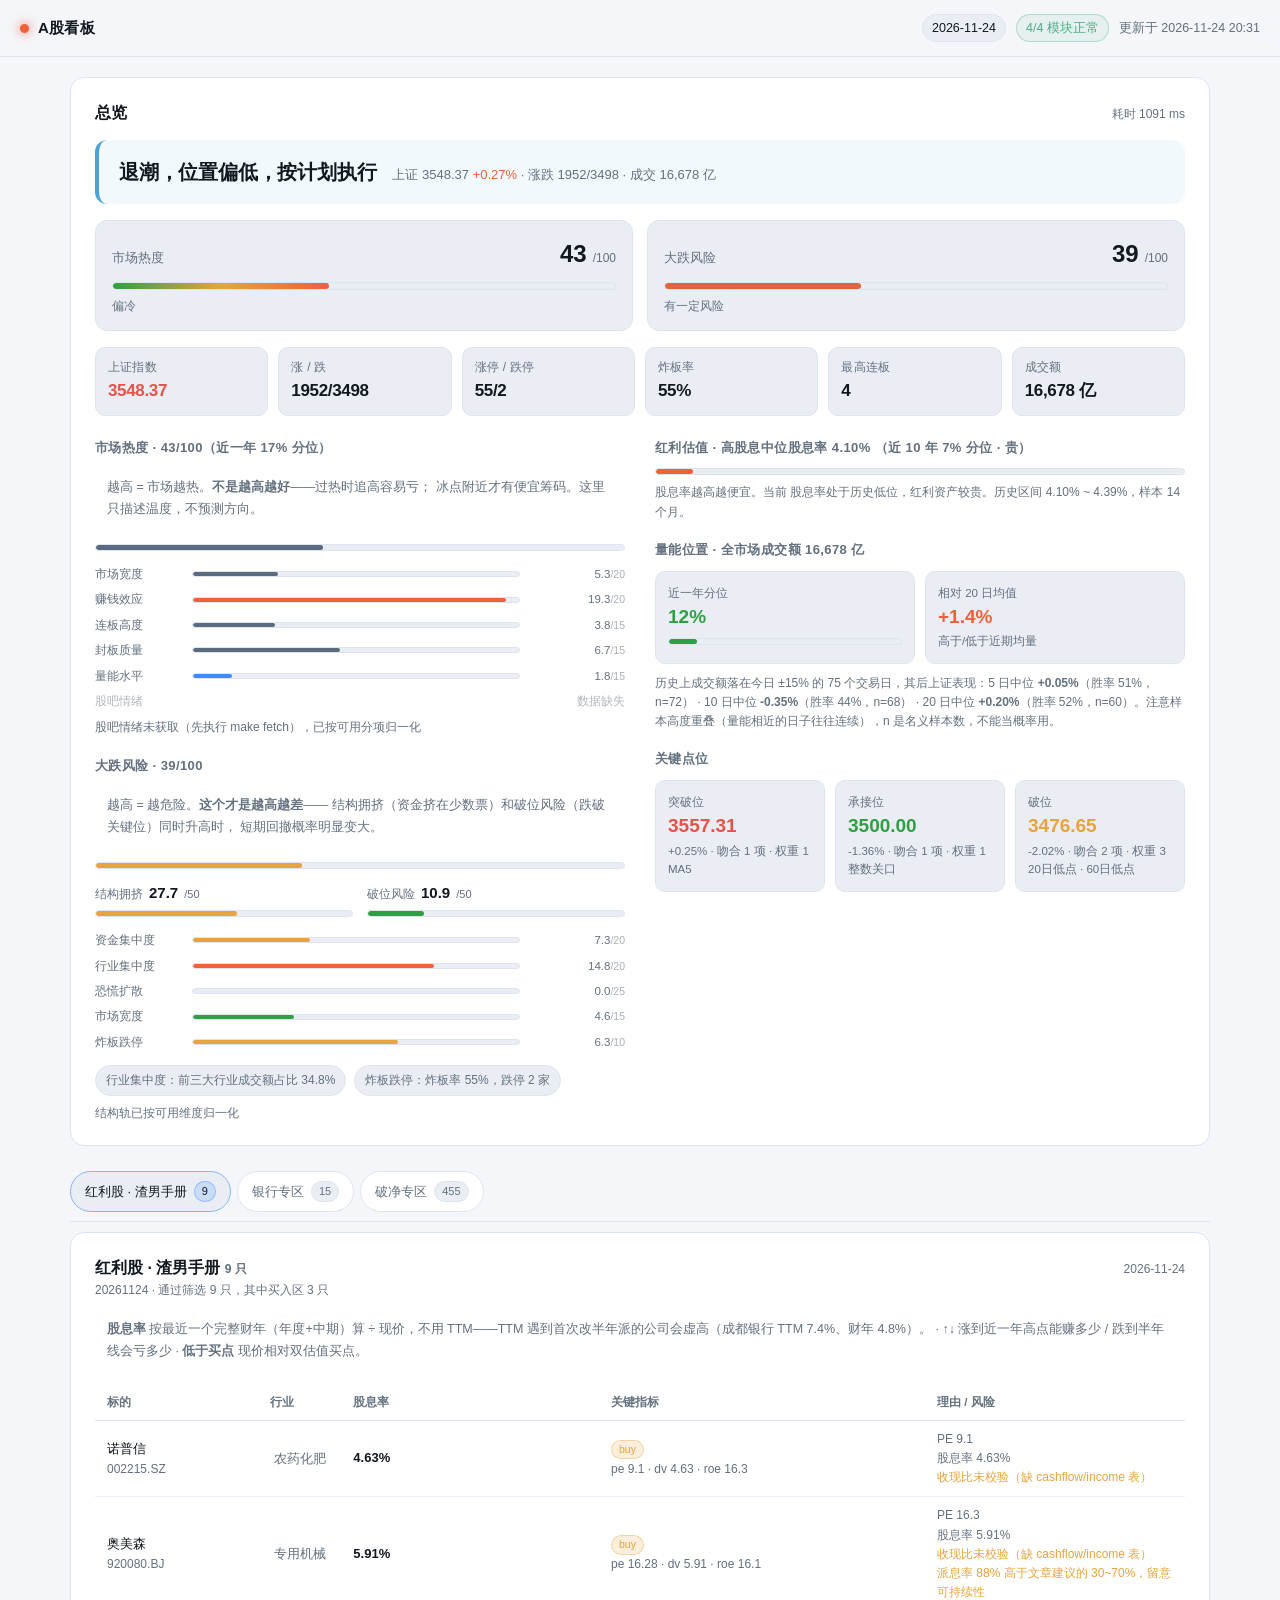
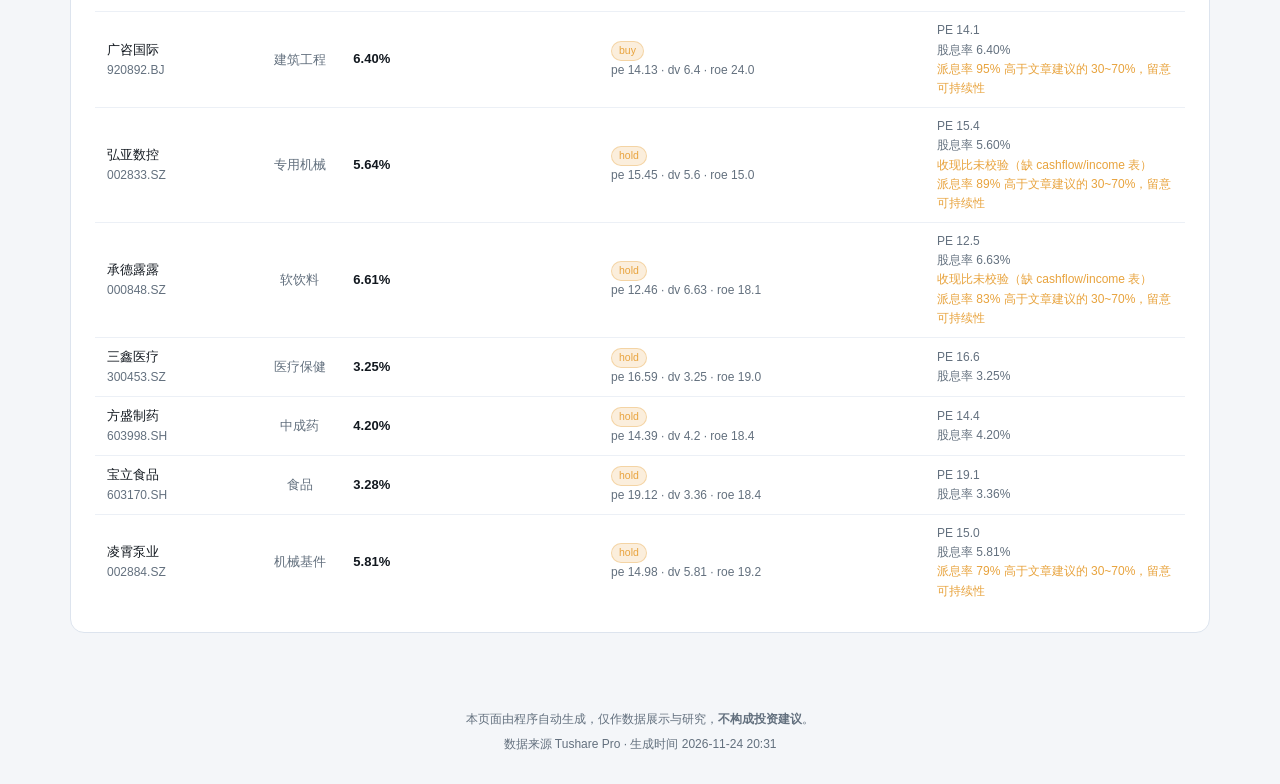
==== commit 93cb30c2: "chore: 每日数据 2026-11-24 20:31:25" ====
--- a/output/index.html
+++ b/output/index.html
@@ -547,9 +547,9 @@
     <span>A股看板</span>
   </div>
   <div class="meta">
-    <span class="chip">2026-11-23</span>
+    <span class="chip">2026-11-24</span>
     <span class="chip good">4/4 模块正常</span>
-    <span class="muted" id="generated">更新于 2026-11-23 20:31</span>
+    <span class="muted" id="generated">更新于 2026-11-24 20:31</span>
   </div>
 </header>
 
@@ -559,53 +559,53 @@
     <div>
       <div class="card-title">总览</div>
     </div>
-    <div class="card-sub elapsed">耗时 1073 ms</div>
+    <div class="card-sub elapsed">耗时 1091 ms</div>
   </div>
 
-  <div class="verdict warm">
-    <div class="verdict-main">温和上涨，情绪回暖，按计划执行</div>
-    <div class="verdict-sub">上证 3538.95
-      <span class="up">+0.15%</span>
-      · 涨跌 4658/783
-      · 成交 15,640 亿</div>
+  <div class="verdict cold">
+    <div class="verdict-main">退潮，位置偏低，按计划执行</div>
+    <div class="verdict-sub">上证 3548.37
+      <span class="up">+0.27%</span>
+      · 涨跌 1952/3498
+      · 成交 16,678 亿</div>
   </div>
 
   <div class="temps">
     <div class="temp">
-      <div class="temp-head"><span>市场热度</span><b>70</b><i>/100</i></div>
-      <div class="bar"><i style="width:70%"></i></div>
-      <div class="temp-foot">回暖中</div>
+      <div class="temp-head"><span>市场热度</span><b>43</b><i>/100</i></div>
+      <div class="bar"><i style="width:43%"></i></div>
+      <div class="temp-foot">偏冷</div>
     </div>
     <div class="temp">
-      <div class="temp-head"><span>大跌风险</span><b>16</b><i>/100</i></div>
-      <div class="bar risk"><i style="width:16%"></i></div>
-      <div class="temp-foot">结构健康</div>
+      <div class="temp-head"><span>大跌风险</span><b>39</b><i>/100</i></div>
+      <div class="bar risk"><i style="width:39%"></i></div>
+      <div class="temp-foot">有一定风险</div>
     </div>
   </div>
 
-  <div class="kpis compact"><div class="kpi"><div class="k">上证指数</div><div class="v up">3538.95</div></div><div class="kpi"><div class="k">涨 / 跌</div><div class="v ">4658/783</div></div><div class="kpi"><div class="k">涨停 / 跌停</div><div class="v ">146/3</div></div><div class="kpi"><div class="k">炸板率</div><div class="v ">14%</div></div><div class="kpi"><div class="k">最高连板</div><div class="v ">5</div></div><div class="kpi"><div class="k">成交额</div><div class="v ">15,640 亿</div></div></div>
+  <div class="kpis compact"><div class="kpi"><div class="k">上证指数</div><div class="v up">3548.37</div></div><div class="kpi"><div class="k">涨 / 跌</div><div class="v ">1952/3498</div></div><div class="kpi"><div class="k">涨停 / 跌停</div><div class="v ">55/2</div></div><div class="kpi"><div class="k">炸板率</div><div class="v ">55%</div></div><div class="kpi"><div class="k">最高连板</div><div class="v ">4</div></div><div class="kpi"><div class="k">成交额</div><div class="v ">16,678 亿</div></div></div>
 
   <div class="ov-grid">
     <div class="ov-col">
       
   <div class="section">
-    <h4>市场热度 · 70/100（近一年 74% 分位）</h4>
+    <h4>市场热度 · 43/100（近一年 17% 分位）</h4>
     <p class="hint">越高 = 市场越热。<b>不是越高越好</b>——过热时追高容易亏；
       冰点附近才有便宜筹码。这里只描述温度，不预测方向。</p>
-    <div class="bar"><span style="width:70%;background:var(--warm)"></span></div>
-    <div class="dims"><div class="dim"><span>市场宽度</span><div class="bar"><span style="width:100%;background:var(--hot)"></span></div><i>20.0<small>/20</small></i></div><div class="dim"><span>赚钱效应</span><div class="bar"><span style="width:98%;background:var(--hot)"></span></div><i>19.6<small>/20</small></i></div><div class="dim"><span>连板高度</span><div class="bar"><span style="width:38%;background:var(--flat)"></span></div><i>5.6<small>/15</small></i></div><div class="dim"><span>封板质量</span><div class="bar"><span style="width:86%;background:var(--hot)"></span></div><i>12.9<small>/15</small></i></div><div class="dim"><span>量能水平</span><div class="bar"><span style="width:7%;background:var(--cold)"></span></div><i>1.1<small>/15</small></i></div><div class="dim off"><span>股吧情绪</span><i>数据缺失</i></div></div>
+    <div class="bar"><span style="width:43%;background:var(--flat)"></span></div>
+    <div class="dims"><div class="dim"><span>市场宽度</span><div class="bar"><span style="width:26%;background:var(--flat)"></span></div><i>5.3<small>/20</small></i></div><div class="dim"><span>赚钱效应</span><div class="bar"><span style="width:96%;background:var(--hot)"></span></div><i>19.3<small>/20</small></i></div><div class="dim"><span>连板高度</span><div class="bar"><span style="width:25%;background:var(--flat)"></span></div><i>3.8<small>/15</small></i></div><div class="dim"><span>封板质量</span><div class="bar"><span style="width:45%;background:var(--flat)"></span></div><i>6.7<small>/15</small></i></div><div class="dim"><span>量能水平</span><div class="bar"><span style="width:12%;background:var(--cold)"></span></div><i>1.8<small>/15</small></i></div><div class="dim off"><span>股吧情绪</span><i>数据缺失</i></div></div>
     <div class="card-sub" style="margin-top:8px">股吧情绪未获取（先执行 make fetch），已按可用分项归一化</div>
   </div>
       
   <div class="section">
-    <h4>大跌风险 · 16/100</h4>
+    <h4>大跌风险 · 39/100</h4>
     <p class="hint">越高 = 越危险。<b>这个才是越高越差</b>——
       结构拥挤（资金挤在少数票）和破位风险（跌破关键位）同时升高时，
       短期回撤概率明显变大。</p>
-    <div class="bar"><span style="width:16%;background:var(--good)"></span></div>
-    <div class="tracks"><div class="track"><div class="t-head"><span>结构拥挤</span><b>15.6</b><small>/50</small></div><div class="bar"><span style="width:31%;background:var(--good)"></span></div></div><div class="track"><div class="t-head"><span>破位风险</span><b>0.5</b><small>/50</small></div><div class="bar"><span style="width:1%;background:var(--good)"></span></div></div></div>
-    <div class="dims"><div class="dim"><span>资金集中度</span><div class="bar"><span style="width:0%;background:var(--good)"></span></div><i>0.0<small>/20</small></i></div><div class="dim"><span>行业集中度</span><div class="bar"><span style="width:62%;background:var(--warm)"></span></div><i>12.5<small>/20</small></i></div><div class="dim"><span>恐慌扩散</span><div class="bar"><span style="width:0%;background:var(--good)"></span></div><i>0.0<small>/25</small></i></div><div class="dim"><span>市场宽度</span><div class="bar"><span style="width:0%;background:var(--good)"></span></div><i>0.0<small>/15</small></i></div><div class="dim"><span>炸板跌停</span><div class="bar"><span style="width:5%;background:var(--good)"></span></div><i>0.5<small>/10</small></i></div></div>
-    <ul class="reasons"><li>行业集中度：前三大行业成交额占比 32.5%</li></ul>
+    <div class="bar"><span style="width:39%;background:var(--warm)"></span></div>
+    <div class="tracks"><div class="track"><div class="t-head"><span>结构拥挤</span><b>27.7</b><small>/50</small></div><div class="bar"><span style="width:55%;background:var(--warm)"></span></div></div><div class="track"><div class="t-head"><span>破位风险</span><b>10.9</b><small>/50</small></div><div class="bar"><span style="width:22%;background:var(--good)"></span></div></div></div>
+    <div class="dims"><div class="dim"><span>资金集中度</span><div class="bar"><span style="width:36%;background:var(--warm)"></span></div><i>7.3<small>/20</small></i></div><div class="dim"><span>行业集中度</span><div class="bar"><span style="width:74%;background:var(--hot)"></span></div><i>14.8<small>/20</small></i></div><div class="dim"><span>恐慌扩散</span><div class="bar"><span style="width:0%;background:var(--good)"></span></div><i>0.0<small>/25</small></i></div><div class="dim"><span>市场宽度</span><div class="bar"><span style="width:31%;background:var(--good)"></span></div><i>4.6<small>/15</small></i></div><div class="dim"><span>炸板跌停</span><div class="bar"><span style="width:63%;background:var(--warm)"></span></div><i>6.3<small>/10</small></i></div></div>
+    <ul class="reasons"><li>行业集中度：前三大行业成交额占比 34.8%</li><li>炸板跌停：炸板率 55%，跌停 2 家</li></ul>
     <div class="card-sub" style="margin-top:8px">结构轨已按可用维度归一化</div>
   </div>
     </div>
@@ -623,27 +623,27 @@
       </div>
 
       <div class="section">
-        <h4>量能位置 · 全市场成交额 15,640 亿</h4>
-        <div class="levels"><div class="lv"><div class="name">近一年分位</div><div class="price down">7%</div><div class="bar" style="margin-top:6px"><span style="width:7%;background:var(--good)"></span></div></div><div class="lv"><div class="name">相对 20 日均值</div><div class="price down">-4.4%</div><div class="dist">高于/低于近期均量</div></div></div><div class="card-sub" style="margin-top:10px">历史上成交额落在今日 ±15% 的 56 个交易日，其后上证表现：5 日中位 <b>-0.38%</b>（胜率 42%，n=52） · 10 日中位 <b>-0.69%</b>（胜率 38%，n=48） · 20 日中位 <b>-1.67%</b>（胜率 45%，n=40）。注意样本高度重叠（量能相近的日子往往连续），n 是名义样本数，不能当概率用。</div>
+        <h4>量能位置 · 全市场成交额 16,678 亿</h4>
+        <div class="levels"><div class="lv"><div class="name">近一年分位</div><div class="price down">12%</div><div class="bar" style="margin-top:6px"><span style="width:12%;background:var(--good)"></span></div></div><div class="lv"><div class="name">相对 20 日均值</div><div class="price up">+1.4%</div><div class="dist">高于/低于近期均量</div></div></div><div class="card-sub" style="margin-top:10px">历史上成交额落在今日 ±15% 的 75 个交易日，其后上证表现：5 日中位 <b>+0.05%</b>（胜率 51%，n=72） · 10 日中位 <b>-0.35%</b>（胜率 44%，n=68） · 20 日中位 <b>+0.20%</b>（胜率 52%，n=60）。注意样本高度重叠（量能相近的日子往往连续），n 是名义样本数，不能当概率用。</div>
       </div>
 
       <div class="section">
         <h4>关键点位</h4>
-        <div class="levels"><div class="lv resist"><div class="name">突破位</div><div class="price">3553.48</div><div class="dist">+0.41% · 吻合 2 项 · 权重 3</div><div class="dist">缺口 · MA5</div></div><div class="lv support"><div class="name">承接位</div><div class="price">3500.00</div><div class="dist">-1.10% · 吻合 1 项 · 权重 1</div><div class="dist">整数关口</div></div><div class="lv break"><div class="name">破位</div><div class="price">3476.65</div><div class="dist">-1.76% · 吻合 2 项 · 权重 3</div><div class="dist">20日低点 · 60日低点</div></div></div>
+        <div class="levels"><div class="lv resist"><div class="name">突破位</div><div class="price">3557.31</div><div class="dist">+0.25% · 吻合 1 项 · 权重 1</div><div class="dist">MA5</div></div><div class="lv support"><div class="name">承接位</div><div class="price">3500.00</div><div class="dist">-1.36% · 吻合 1 项 · 权重 1</div><div class="dist">整数关口</div></div><div class="lv break"><div class="name">破位</div><div class="price">3476.65</div><div class="dist">-2.02% · 吻合 2 项 · 权重 3</div><div class="dist">20日低点 · 60日低点</div></div></div>
       </div>
     </div>
   </div>
 </div>
-<section class="tabs" data-tabs data-default="dividend"><div class="tabbar" role="tablist"><button class="tab active" data-tab="dividend" role="tab" aria-selected="true">红利股 · 渣男手册<span class="n">9</span></button><button class="tab" data-tab="bank" role="tab" aria-selected="false">银行专区<span class="n">15</span></button><button class="tab" data-tab="subbook" role="tab" aria-selected="false">破净专区<span class="n">432</span></button></div><div class="panel active" data-panel="dividend" role="tabpanel">
+<section class="tabs" data-tabs data-default="dividend"><div class="tabbar" role="tablist"><button class="tab active" data-tab="dividend" role="tab" aria-selected="true">红利股 · 渣男手册<span class="n">9</span></button><button class="tab" data-tab="bank" role="tab" aria-selected="false">银行专区<span class="n">15</span></button><button class="tab" data-tab="subbook" role="tab" aria-selected="false">破净专区<span class="n">455</span></button></div><div class="panel active" data-panel="dividend" role="tabpanel">
 <div class="card">
   
   <div class="card-head">
     <div>
       <div class="card-title">红利股 · 渣男手册 <span class="card-sub">9 只</span></div>
-      <div class="card-sub">20261123 · 通过筛选 9 只，其中买入区 3 只</div>
+      <div class="card-sub">20261124 · 通过筛选 9 只，其中买入区 3 只</div>
       
     </div>
-    <div class="card-sub">2026-11-23</div>
+    <div class="card-sub">2026-11-24</div>
   </div>
   <p class="legend"><b>股息率</b> 按最近一个完整财年（年度+中期）算 ÷ 现价，不用 TTM——TTM 遇到首次改半年派的公司会虚高（成都银行 TTM 7.4%、财年 4.8%）。 · <b>↑↓</b> 涨到近一年高点能赚多少 / 跌到半年线会亏多少 · <b>低于买点</b> 现价相对双估值买点。</p>
   
@@ -654,65 +654,65 @@
       <tr>
         <td class="col-name"><div>诺普信</div><div class="code">002215.SZ</div></td>
         <td class="ind">农药化肥</td>
-        <td class="score">4.41%</td>
-        <td><span class="badge ">buy</span><div class="reason">pe 9.55 · dv 4.41 · roe 16.3</div></td>
-        <td class="col-wide"><div class="reason">PE 9.5<br>股息率 4.41%</div><div class="risk">收现比未校验（缺 cashflow/income 表）</div></td>
+        <td class="score">4.63%</td>
+        <td><span class="badge ">buy</span><div class="reason">pe 9.1 · dv 4.63 · roe 16.3</div></td>
+        <td class="col-wide"><div class="reason">PE 9.1<br>股息率 4.63%</div><div class="risk">收现比未校验（缺 cashflow/income 表）</div></td>
       </tr>
       <tr>
         <td class="col-name"><div>奥美森</div><div class="code">920080.BJ</div></td>
         <td class="ind">专用机械</td>
-        <td class="score">5.87%</td>
-        <td><span class="badge ">buy</span><div class="reason">pe 16.39 · dv 5.87 · roe 16.1</div></td>
-        <td class="col-wide"><div class="reason">PE 16.4<br>股息率 5.87%</div><div class="risk">收现比未校验（缺 cashflow/income 表）<br>派息率 88% 高于文章建议的 30~70%，留意可持续性</div></td>
+        <td class="score">5.91%</td>
+        <td><span class="badge ">buy</span><div class="reason">pe 16.28 · dv 5.91 · roe 16.1</div></td>
+        <td class="col-wide"><div class="reason">PE 16.3<br>股息率 5.91%</div><div class="risk">收现比未校验（缺 cashflow/income 表）<br>派息率 88% 高于文章建议的 30~70%，留意可持续性</div></td>
       </tr>
       <tr>
         <td class="col-name"><div>广咨国际</div><div class="code">920892.BJ</div></td>
         <td class="ind">建筑工程</td>
-        <td class="score">6.25%</td>
-        <td><span class="badge ">buy</span><div class="reason">pe 14.47 · dv 6.25 · roe 24.0</div></td>
-        <td class="col-wide"><div class="reason">PE 14.5<br>股息率 6.25%</div><div class="risk">派息率 95% 高于文章建议的 30~70%，留意可持续性</div></td>
+        <td class="score">6.40%</td>
+        <td><span class="badge ">buy</span><div class="reason">pe 14.13 · dv 6.4 · roe 24.0</div></td>
+        <td class="col-wide"><div class="reason">PE 14.1<br>股息率 6.40%</div><div class="risk">派息率 95% 高于文章建议的 30~70%，留意可持续性</div></td>
       </tr>
       <tr>
         <td class="col-name"><div>弘亚数控</div><div class="code">002833.SZ</div></td>
         <td class="ind">专用机械</td>
-        <td class="score">5.54%</td>
-        <td><span class="badge ">hold</span><div class="reason">pe 15.73 · dv 5.5 · roe 15.0</div></td>
-        <td class="col-wide"><div class="reason">PE 15.7<br>股息率 5.50%</div><div class="risk">收现比未校验（缺 cashflow/income 表）<br>派息率 89% 高于文章建议的 30~70%，留意可持续性</div></td>
+        <td class="score">5.64%</td>
+        <td><span class="badge ">hold</span><div class="reason">pe 15.45 · dv 5.6 · roe 15.0</div></td>
+        <td class="col-wide"><div class="reason">PE 15.4<br>股息率 5.60%</div><div class="risk">收现比未校验（缺 cashflow/income 表）<br>派息率 89% 高于文章建议的 30~70%，留意可持续性</div></td>
       </tr>
       <tr>
         <td class="col-name"><div>承德露露</div><div class="code">000848.SZ</div></td>
         <td class="ind">软饮料</td>
-        <td class="score">6.53%</td>
-        <td><span class="badge ">hold</span><div class="reason">pe 12.6 · dv 6.55 · roe 18.1</div></td>
-        <td class="col-wide"><div class="reason">PE 12.6<br>股息率 6.55%</div><div class="risk">收现比未校验（缺 cashflow/income 表）<br>派息率 83% 高于文章建议的 30~70%，留意可持续性</div></td>
+        <td class="score">6.61%</td>
+        <td><span class="badge ">hold</span><div class="reason">pe 12.46 · dv 6.63 · roe 18.1</div></td>
+        <td class="col-wide"><div class="reason">PE 12.5<br>股息率 6.63%</div><div class="risk">收现比未校验（缺 cashflow/income 表）<br>派息率 83% 高于文章建议的 30~70%，留意可持续性</div></td>
       </tr>
       <tr>
         <td class="col-name"><div>三鑫医疗</div><div class="code">300453.SZ</div></td>
         <td class="ind">医疗保健</td>
-        <td class="score">3.21%</td>
-        <td><span class="badge ">hold</span><div class="reason">pe 16.83 · dv 3.21 · roe 19.0</div></td>
-        <td class="col-wide"><div class="reason">PE 16.8<br>股息率 3.21%</div></td>
+        <td class="score">3.25%</td>
+        <td><span class="badge ">hold</span><div class="reason">pe 16.59 · dv 3.25 · roe 19.0</div></td>
+        <td class="col-wide"><div class="reason">PE 16.6<br>股息率 3.25%</div></td>
+      </tr>
+      <tr>
+        <td class="col-name"><div>方盛制药</div><div class="code">603998.SH</div></td>
+        <td class="ind">中成药</td>
+        <td class="score">4.20%</td>
+        <td><span class="badge ">hold</span><div class="reason">pe 14.39 · dv 4.2 · roe 18.4</div></td>
+        <td class="col-wide"><div class="reason">PE 14.4<br>股息率 4.20%</div></td>
       </tr>
       <tr>
         <td class="col-name"><div>宝立食品</div><div class="code">603170.SH</div></td>
         <td class="ind">食品</td>
-        <td class="score">3.24%</td>
-        <td><span class="badge ">hold</span><div class="reason">pe 19.38 · dv 3.31 · roe 18.4</div></td>
-        <td class="col-wide"><div class="reason">PE 19.4<br>股息率 3.31%</div></td>
-      </tr>
-      <tr>
-        <td class="col-name"><div>方盛制药</div><div class="code">603998.SH</div></td>
-        <td class="ind">中成药</td>
-        <td class="score">4.10%</td>
-        <td><span class="badge ">hold</span><div class="reason">pe 14.75 · dv 4.1 · roe 18.4</div></td>
-        <td class="col-wide"><div class="reason">PE 14.8<br>股息率 4.10%</div></td>
+        <td class="score">3.28%</td>
+        <td><span class="badge ">hold</span><div class="reason">pe 19.12 · dv 3.36 · roe 18.4</div></td>
+        <td class="col-wide"><div class="reason">PE 19.1<br>股息率 3.36%</div></td>
       </tr>
       <tr>
         <td class="col-name"><div>凌霄泵业</div><div class="code">002884.SZ</div></td>
         <td class="ind">机械基件</td>
-        <td class="score">5.76%</td>
-        <td><span class="badge ">hold</span><div class="reason">pe 15.1 · dv 5.76 · roe 19.2</div></td>
-        <td class="col-wide"><div class="reason">PE 15.1<br>股息率 5.76%</div><div class="risk">派息率 79% 高于文章建议的 30~70%，留意可持续性</div></td>
+        <td class="score">5.81%</td>
+        <td><span class="badge ">hold</span><div class="reason">pe 14.98 · dv 5.81 · roe 19.2</div></td>
+        <td class="col-wide"><div class="reason">PE 15.0<br>股息率 5.81%</div><div class="risk">派息率 79% 高于文章建议的 30~70%，留意可持续性</div></td>
       </tr></tbody>
     </table>
   </div>
@@ -727,7 +727,7 @@
       <div class="card-sub">银行 42 只 · 通过 15 只 · 基本面过关 15 只，按股息率排序（不按盈亏比——见 README 的回测结论）</div>
       
     </div>
-    <div class="card-sub">2026-11-23</div>
+    <div class="card-sub">2026-11-24</div>
   </div>
   <p class="legend"><b>股息率</b> 按最近一个完整财年（年度+中期）算 ÷ 现价。 · <b>↑↓</b> 涨到近一年高点能赚多少 / 跌到半年线会亏多少 · <b>低于买点</b> 现价相对双估值买点。</p>
   
@@ -738,100 +738,100 @@
       <tr>
         <td class="col-name"><div>上海银行</div><div class="code">601229.SH</div></td>
         <td class="ind">银行</td>
-        <td class="score">5.91%</td>
-        <td><span class="badge ">↑16.5% ↓0.0%</span><span class="badge ">低于买点 19.4%</span><div class="reason">pe 6.37 · dv 5.89 · dv_annual 5.91</div></td>
-        <td class="col-wide"><div class="reason">PE 6.4<br>股息率 5.89%</div></td>
+        <td class="score">6.03%</td>
+        <td><span class="badge ">↑18.9% ↓0.0%</span><span class="badge ">低于买点 21.1%</span><div class="reason">pe 6.24 · dv 6.01 · dv_annual 6.03</div></td>
+        <td class="col-wide"><div class="reason">PE 6.2<br>股息率 6.01%</div></td>
       </tr>
       <tr>
         <td class="col-name"><div>兴业银行</div><div class="code">601166.SH</div></td>
         <td class="ind">银行</td>
-        <td class="score">5.31%</td>
-        <td><span class="badge ">↑7.7% ↓8.7%</span><span class="badge ">低于买点 27.3%</span><div class="reason">pe 5.65 · dv 5.31 · dv_annual 5.31</div></td>
-        <td class="col-wide"><div class="reason">PE 5.7<br>股息率 5.31%</div></td>
+        <td class="score">5.28%</td>
+        <td><span class="badge ">↑6.9% ↓9.3%</span><span class="badge ">低于买点 26.8%</span><div class="reason">pe 5.69 · dv 5.28 · dv_annual 5.28</div></td>
+        <td class="col-wide"><div class="reason">PE 5.7<br>股息率 5.28%</div></td>
       </tr>
       <tr>
         <td class="col-name"><div>江阴银行</div><div class="code">002807.SZ</div></td>
         <td class="ind">银行</td>
-        <td class="score">5.12%</td>
-        <td><span class="badge ">年度股息 5.1%</span><span class="badge ">↑17.4% ↓4.9%</span><span class="badge ">低于买点 15.8%</span><div class="reason">pe 5.55 · dv 6.98 · dv_annual 5.12</div></td>
-        <td class="col-wide"><div class="reason">PE 5.6<br>股息率 6.98%</div><div class="risk">派息率 26% 偏低</div></td>
+        <td class="score">5.21%</td>
+        <td><span class="badge ">年度股息 5.2%</span><span class="badge ">↑19.0% ↓3.1%</span><span class="badge ">低于买点 17.4%</span><div class="reason">pe 5.45 · dv 7.11 · dv_annual 5.21</div></td>
+        <td class="col-wide"><div class="reason">PE 5.4<br>股息率 7.11%</div><div class="risk">派息率 26% 偏低</div></td>
       </tr>
       <tr>
         <td class="col-name"><div>平安银行</div><div class="code">000001.SZ</div></td>
         <td class="ind">银行</td>
-        <td class="score">4.83%</td>
-        <td><span class="badge ">↑0.0% ↓8.3%</span><span class="badge ">低于买点 14.3%</span><div class="reason">pe 5.51 · dv 4.94 · dv_annual 4.83</div></td>
-        <td class="col-wide"><div class="reason">PE 5.5<br>股息率 4.94%</div><div class="risk">派息率 29% 偏低</div></td>
+        <td class="score">4.85%</td>
+        <td><span class="badge ">↑0.3% ↓7.9%</span><span class="badge ">低于买点 14.6%</span><div class="reason">pe 5.49 · dv 4.95 · dv_annual 4.85</div></td>
+        <td class="col-wide"><div class="reason">PE 5.5<br>股息率 4.95%</div><div class="risk">派息率 29% 偏低</div></td>
       </tr>
       <tr>
         <td class="col-name"><div>苏农银行</div><div class="code">603323.SH</div></td>
         <td class="ind">银行</td>
-        <td class="score">4.70%</td>
-        <td><span class="badge ">↑20.4% ↓1.9%</span><span class="badge ">低于买点 8.3%</span><div class="reason">pe 4.78 · dv 4.68 · dv_annual 4.7</div></td>
-        <td class="col-wide"><div class="reason">PE 4.8<br>股息率 4.68%</div><div class="risk">派息率 21% 偏低</div></td>
+        <td class="score">4.74%</td>
+        <td><span class="badge ">↑20.3% ↓1.1%</span><span class="badge ">低于买点 9.2%</span><div class="reason">pe 4.73 · dv 4.72 · dv_annual 4.74</div></td>
+        <td class="col-wide"><div class="reason">PE 4.7<br>股息率 4.72%</div><div class="risk">派息率 21% 偏低</div></td>
       </tr>
       <tr>
         <td class="col-name"><div>招商银行</div><div class="code">600036.SH</div></td>
         <td class="ind">银行</td>
-        <td class="score">4.66%</td>
-        <td><span class="badge ">↑1.7% ↓7.5%</span><span class="badge ">低于买点 5.4%</span><div class="reason">pe 7.14 · dv 4.66 · dv_annual 4.66</div></td>
-        <td class="col-wide"><div class="reason">PE 7.1<br>股息率 4.66%</div></td>
+        <td class="score">4.63%</td>
+        <td><span class="badge ">↑1.1% ↓7.9%</span><span class="badge ">低于买点 4.8%</span><div class="reason">pe 7.18 · dv 4.63 · dv_annual 4.63</div></td>
+        <td class="col-wide"><div class="reason">PE 7.2<br>股息率 4.63%</div></td>
       </tr>
       <tr>
         <td class="col-name"><div>沪农商行</div><div class="code">601825.SH</div></td>
         <td class="ind">银行</td>
-        <td class="score">4.53%</td>
-        <td><span class="badge ">↑3.1% ↓10.2%</span><span class="badge ">还需跌 7.0%</span><div class="reason">pe 7.45 · dv 4.62 · dv_annual 4.53</div></td>
-        <td class="col-wide"><div class="reason">PE 7.5<br>股息率 4.62%</div></td>
+        <td class="score">4.51%</td>
+        <td><span class="badge ">↑2.6% ↓10.5%</span><span class="badge ">还需跌 7.5%</span><div class="reason">pe 7.49 · dv 4.6 · dv_annual 4.51</div></td>
+        <td class="col-wide"><div class="reason">PE 7.5<br>股息率 4.60%</div></td>
       </tr>
       <tr>
         <td class="col-name"><div>渝农商行</div><div class="code">601077.SH</div></td>
         <td class="ind">银行</td>
-        <td class="score">4.44%</td>
-        <td><span class="badge ">↑3.2% ↓6.2%</span><span class="badge ">还需跌 7.1%</span><div class="reason">pe 6.32 · dv 4.44 · dv_annual 4.44</div></td>
-        <td class="col-wide"><div class="reason">PE 6.3<br>股息率 4.44%</div></td>
+        <td class="score">4.43%</td>
+        <td><span class="badge ">↑2.8% ↓6.6%</span><span class="badge ">还需跌 7.6%</span><div class="reason">pe 6.35 · dv 4.43 · dv_annual 4.43</div></td>
+        <td class="col-wide"><div class="reason">PE 6.3<br>股息率 4.43%</div></td>
       </tr>
       <tr>
         <td class="col-name"><div>成都银行</div><div class="code">601838.SH</div></td>
         <td class="ind">银行</td>
-        <td class="score">4.43%</td>
-        <td><span class="badge ">年度股息 4.4%</span><span class="badge ">↑1.1% ↓8.3%</span><span class="badge ">低于买点 13.2%</span><div class="reason">pe 6.43 · dv 6.78 · dv_annual 4.43</div></td>
-        <td class="col-wide"><div class="reason">PE 6.4<br>股息率 6.78%</div></td>
+        <td class="score">4.40%</td>
+        <td><span class="badge ">年度股息 4.4%</span><span class="badge ">↑0.4% ↓8.8%</span><span class="badge ">低于买点 12.6%</span><div class="reason">pe 6.47 · dv 6.74 · dv_annual 4.4</div></td>
+        <td class="col-wide"><div class="reason">PE 6.5<br>股息率 6.74%</div></td>
       </tr>
       <tr>
         <td class="col-name"><div>长沙银行</div><div class="code">601577.SH</div></td>
         <td class="ind">银行</td>
-        <td class="score">4.27%</td>
-        <td><span class="badge ">↑1.9% ↓5.0%</span><span class="badge ">低于买点 9.9%</span><div class="reason">pe 4.79 · dv 4.47 · dv_annual 4.27</div></td>
-        <td class="col-wide"><div class="reason">PE 4.8<br>股息率 4.47%</div><div class="risk">派息率 22% 偏低</div></td>
+        <td class="score">4.30%</td>
+        <td><span class="badge ">↑2.5% ↓4.4%</span><span class="badge ">低于买点 10.5%</span><div class="reason">pe 4.76 · dv 4.5 · dv_annual 4.3</div></td>
+        <td class="col-wide"><div class="reason">PE 4.8<br>股息率 4.50%</div><div class="risk">派息率 22% 偏低</div></td>
       </tr>
       <tr>
         <td class="col-name"><div>江苏银行</div><div class="code">600919.SH</div></td>
         <td class="ind">银行</td>
-        <td class="score">4.18%</td>
-        <td><span class="badge ">↑1.2% ↓11.2%</span><span class="badge ">低于买点 4.0%</span><div class="reason">pe 6.69 · dv 4.18 · dv_annual 4.18</div></td>
-        <td class="col-wide"><div class="reason">PE 6.7<br>股息率 4.18%</div></td>
+        <td class="score">4.16%</td>
+        <td><span class="badge ">↑0.7% ↓11.5%</span><span class="badge ">低于买点 3.5%</span><div class="reason">pe 6.73 · dv 4.16 · dv_annual 4.16</div></td>
+        <td class="col-wide"><div class="reason">PE 6.7<br>股息率 4.16%</div></td>
       </tr>
       <tr>
         <td class="col-name"><div>无锡银行</div><div class="code">600908.SH</div></td>
         <td class="ind">银行</td>
-        <td class="score">4.03%</td>
-        <td><span class="badge ">↑5.7% ↓5.5%</span><span class="badge ">还需跌 6.9%</span><div class="reason">pe 5.55 · dv 4.03 · dv_annual 4.03</div></td>
-        <td class="col-wide"><div class="reason">PE 5.6<br>股息率 4.03%</div><div class="risk">派息率 24% 偏低</div></td>
+        <td class="score">4.07%</td>
+        <td><span class="badge ">↑5.9% ↓4.4%</span><span class="badge ">还需跌 5.7%</span><div class="reason">pe 5.49 · dv 4.07 · dv_annual 4.07</div></td>
+        <td class="col-wide"><div class="reason">PE 5.5<br>股息率 4.07%</div><div class="risk">派息率 24% 偏低</div></td>
       </tr>
       <tr>
         <td class="col-name"><div>中信银行</div><div class="code">601998.SH</div></td>
         <td class="ind">银行</td>
-        <td class="score">3.94%</td>
-        <td><span class="badge ">↑0.0% ↓14.3%</span><span class="badge ">还需跌 20.7%</span><div class="reason">pe 7.41 · dv 4.1 · dv_annual 3.94</div></td>
-        <td class="col-wide"><div class="reason">PE 7.4<br>股息率 4.10%</div></td>
+        <td class="score">3.99%</td>
+        <td><span class="badge ">↑1.3% ↓13.0%</span><span class="badge ">还需跌 19.2%</span><div class="reason">pe 7.32 · dv 4.15 · dv_annual 3.99</div></td>
+        <td class="col-wide"><div class="reason">PE 7.3<br>股息率 4.15%</div></td>
       </tr>
       <tr>
         <td class="col-name"><div>瑞丰银行</div><div class="code">601528.SH</div></td>
         <td class="ind">银行</td>
-        <td class="score">3.90%</td>
-        <td><span class="badge ">年度股息 3.9%</span><span class="badge ">↑6.9% ↓7.5%</span><span class="badge ">还需跌 10.5%</span><div class="reason">pe 5.34 · dv 5.75 · dv_annual 3.9</div></td>
-        <td class="col-wide"><div class="reason">PE 5.3<br>股息率 5.75%</div><div class="risk">派息率 21% 偏低</div></td>
+        <td class="score">3.95%</td>
+        <td><span class="badge ">年度股息 4.0%</span><span class="badge ">↑8.5% ↓6.0%</span><span class="badge ">还需跌 8.9%</span><div class="reason">pe 5.26 · dv 5.84 · dv_annual 3.95</div></td>
+        <td class="col-wide"><div class="reason">PE 5.3<br>股息率 5.84%</div><div class="risk">派息率 21% 偏低</div></td>
       </tr>
       <tr>
         <td class="col-name"><div>杭州银行</div><div class="code">600926.SH</div></td>
@@ -847,7 +847,7 @@
     <summary>未通过门槛的 27 只（点开看原因）</summary>
     <div class="table-wrap"><table>
       <thead><tr><th>标的</th><th>代码</th><th>卡在哪</th></tr></thead>
-      <tbody><tr><td>中国银行</td><td class="code">601988.SH</td><td>PE 9.4 &gt; 8</td></tr><tr><td>交通银行</td><td class="code">601328.SH</td><td>股息率 3.64% &lt; 4%</td></tr><tr><td>光大银行</td><td class="code">601818.SH</td><td>ROE 6.5% &lt; 8%</td></tr><tr><td>兰州银行</td><td class="code">001227.SZ</td><td>股息率 3.79% &lt; 4%</td></tr><tr><td>农业银行</td><td class="code">601288.SH</td><td>PE 8.9 &gt; 8</td></tr><tr><td>北京银行</td><td class="code">601169.SH</td><td>ROE 5.5% &lt; 8%</td></tr><tr><td>华夏银行</td><td class="code">600015.SH</td><td>ROE 7.2% &lt; 8%</td></tr><tr><td>南京银行</td><td class="code">601009.SH</td><td>股息率 1.66% &lt; 4%</td></tr><tr><td>厦门银行</td><td class="code">601187.SH</td><td>股息率 3.81% &lt; 4%</td></tr><tr><td>宁波银行</td><td class="code">002142.SZ</td><td>股息率 3.70% &lt; 4%</td></tr><tr><td>工商银行</td><td class="code">601398.SH</td><td>PE 8.5 &gt; 8</td></tr><tr><td>常熟银行</td><td class="code">601128.SH</td><td>股息率 3.82% &lt; 4%</td></tr><tr><td>建设银行</td><td class="code">601939.SH</td><td>PE 9.1 &gt; 8</td></tr><tr><td>张家港行</td><td class="code">002839.SZ</td><td>股息率 2.68% &lt; 4%</td></tr><tr><td>民生银行</td><td class="code">600016.SH</td><td>ROE 4.6% &lt; 8%</td></tr><tr><td>浙商银行</td><td class="code">601916.SH</td><td>ROE 6.4% &lt; 8%</td></tr><tr><td>浦发银行</td><td class="code">600000.SH</td><td>股息率 3.91% &lt; 4%</td></tr><tr><td>紫金银行</td><td class="code">601860.SH</td><td>ROE 6.2% &lt; 8%</td></tr><tr><td>苏州银行</td><td class="code">002966.SZ</td><td>股息率 1.51% &lt; 4%</td></tr><tr><td>西安银行</td><td class="code">600928.SH</td><td>股息率 2.67% &lt; 4%</td></tr><tr><td>贵阳银行</td><td class="code">601997.SH</td><td>ROE 7.7% &lt; 8%</td></tr><tr><td>邮储银行</td><td class="code">601658.SH</td><td>股息率 3.72% &lt; 4%</td></tr><tr><td>郑州银行</td><td class="code">002936.SZ</td><td>PE 8.0 &gt; 8</td></tr><tr><td>重庆银行</td><td class="code">601963.SH</td><td>股息率 3.97% &lt; 4%</td></tr><tr><td>青农商行</td><td class="code">002958.SZ</td><td>ROE 7.3% &lt; 8%</td></tr><tr><td>青岛银行</td><td class="code">002948.SZ</td><td>股息率 2.77% &lt; 4%</td></tr><tr><td>齐鲁银行</td><td class="code">601665.SH</td><td>股息率 3.68% &lt; 4%</td></tr></tbody>
+      <tbody><tr><td>中国银行</td><td class="code">601988.SH</td><td>PE 9.6 &gt; 8</td></tr><tr><td>交通银行</td><td class="code">601328.SH</td><td>股息率 3.62% &lt; 4%</td></tr><tr><td>光大银行</td><td class="code">601818.SH</td><td>ROE 6.5% &lt; 8%</td></tr><tr><td>兰州银行</td><td class="code">001227.SZ</td><td>股息率 3.85% &lt; 4%</td></tr><tr><td>农业银行</td><td class="code">601288.SH</td><td>PE 9.0 &gt; 8</td></tr><tr><td>北京银行</td><td class="code">601169.SH</td><td>ROE 5.5% &lt; 8%</td></tr><tr><td>华夏银行</td><td class="code">600015.SH</td><td>ROE 7.2% &lt; 8%</td></tr><tr><td>南京银行</td><td class="code">601009.SH</td><td>股息率 1.65% &lt; 4%</td></tr><tr><td>厦门银行</td><td class="code">601187.SH</td><td>股息率 3.92% &lt; 4%</td></tr><tr><td>宁波银行</td><td class="code">002142.SZ</td><td>股息率 3.70% &lt; 4%</td></tr><tr><td>工商银行</td><td class="code">601398.SH</td><td>PE 8.6 &gt; 8</td></tr><tr><td>常熟银行</td><td class="code">601128.SH</td><td>股息率 3.85% &lt; 4%</td></tr><tr><td>建设银行</td><td class="code">601939.SH</td><td>PE 9.1 &gt; 8</td></tr><tr><td>张家港行</td><td class="code">002839.SZ</td><td>股息率 2.74% &lt; 4%</td></tr><tr><td>民生银行</td><td class="code">600016.SH</td><td>ROE 4.6% &lt; 8%</td></tr><tr><td>浙商银行</td><td class="code">601916.SH</td><td>ROE 6.4% &lt; 8%</td></tr><tr><td>浦发银行</td><td class="code">600000.SH</td><td>股息率 3.93% &lt; 4%</td></tr><tr><td>紫金银行</td><td class="code">601860.SH</td><td>ROE 6.2% &lt; 8%</td></tr><tr><td>苏州银行</td><td class="code">002966.SZ</td><td>股息率 1.51% &lt; 4%</td></tr><tr><td>西安银行</td><td class="code">600928.SH</td><td>股息率 2.71% &lt; 4%</td></tr><tr><td>贵阳银行</td><td class="code">601997.SH</td><td>ROE 7.7% &lt; 8%</td></tr><tr><td>邮储银行</td><td class="code">601658.SH</td><td>股息率 3.70% &lt; 4%</td></tr><tr><td>郑州银行</td><td class="code">002936.SZ</td><td>PE 7.9 &gt; 8</td></tr><tr><td>重庆银行</td><td class="code">601963.SH</td><td>股息率 4.00% &lt; 4%</td></tr><tr><td>青农商行</td><td class="code">002958.SZ</td><td>ROE 7.3% &lt; 8%</td></tr><tr><td>青岛银行</td><td class="code">002948.SZ</td><td>股息率 2.77% &lt; 4%</td></tr><tr><td>齐鲁银行</td><td class="code">601665.SH</td><td>股息率 3.68% &lt; 4%</td></tr></tbody>
     </table></div>
   </details>
 </div>
@@ -856,21 +856,21 @@
   
   <div class="card-head">
     <div>
-      <div class="card-title">破净专区 <span class="card-sub">432 只</span></div>
-      <div class="card-sub">20261123 · 破净 554 只（已排除银行 42 只）· 其中盈利 432 只，白马破净 14 只</div>
+      <div class="card-title">破净专区 <span class="card-sub">455 只</span></div>
+      <div class="card-sub">20261124 · 破净 581 只（已排除银行 42 只）· 其中盈利 455 只，白马破净 14 只</div>
       
     </div>
-    <div class="card-sub">2026-11-23</div>
+    <div class="card-sub">2026-11-24</div>
   </div>
   <p class="legend"><b>PB &lt; 1</b> 就是股价低于每股净资产。<b>破净 ≠ 便宜</b>——净资产可能虚高或面临减值，所以这里已排除亏损股（ROE ≤ 0），并标出白马。 · <b>白马破净</b> = ROE ≥ 12% + 连续分红 ≥ 5 年 + 股息率 ≥ 2%，长期在赚钱的公司净资产更可信。 · <b>ROE 超过 50%</b> 通常只是净资产很小，不代表质地更好。</p>
   
   <div class="ind-filter">
     <label>按行业筛选</label>
     <select id="subbook-ind" onchange="filterSubbook()">
-      <option value="">全部（432）</option>
-      <option value="建筑工程">建筑工程（30）</option><option value="证券">证券（24）</option><option value="环境保护">环境保护（20）</option><option value="汽车配件">汽车配件（19）</option><option value="化工原料">化工原料（17）</option><option value="医药商业">医药商业（13）</option><option value="电气设备">电气设备（13）</option><option value="普钢">普钢（11）</option><option value="路桥">路桥（11）</option><option value="区域地产">区域地产（10）</option><option value="火力发电">火力发电（10）</option><option value="钢加工">钢加工（9）</option><option value="仓储物流">仓储物流（8）</option><option value="农药化肥">农药化肥（8）</option><option value="新型电力">新型电力（8）</option><option value="服饰">服饰（8）</option><option value="港口">港口（8）</option><option value="化学制药">化学制药（7）</option><option value="医疗保健">医疗保健（7）</option><option value="家居用品">家居用品（7）</option><option value="水泥">水泥（7）</option><option value="煤炭开采">煤炭开采（7）</option><option value="百货">百货（7）</option><option value="食品">食品（7）</option><option value="全国地产">全国地产（6）</option><option value="出版业">出版业（6）</option><option value="家用电器">家用电器（6）</option><option value="水务">水务（6）</option><option value="商贸代理">商贸代理（5）</option><option value="园区开发">园区开发（5）</option><option value="多元金融">多元金融（5）</option><option value="广告包装">广告包装（5）</option><option value="纺织">纺织（5）</option><option value="造纸">造纸（5）</option><option value="铁路">铁路（5）</option><option value="影视音像">影视音像（4）</option><option value="汽车整车">汽车整车（4）</option><option value="特种钢">特种钢（4）</option><option value="生物制药">生物制药（4）</option><option value="石油开采">石油开采（4）</option><option value="运输设备">运输设备（4）</option><option value="铝">铝（4）</option><option value="专用机械">专用机械（3）</option><option value="中成药">中成药（3）</option><option value="供气供热">供气供热（3）</option><option value="保险">保险（3）</option><option value="其他建材">其他建材（3）</option><option value="化纤">化纤（3）</option><option value="机械基件">机械基件（3）</option><option value="水力发电">水力发电（3）</option><option value="水运">水运（3）</option><option value="塑料">塑料（2）</option><option value="工程机械">工程机械（2）</option><option value="橡胶">橡胶（2）</option><option value="玻璃">玻璃（2）</option><option value="白酒">白酒（2）</option><option value="综合类">综合类（2）</option><option value="装修装饰">装修装饰（2）</option><option value="超市连锁">超市连锁（2）</option><option value="饲料">饲料（2）</option><option value="元器件">元器件（1）</option><option value="公共交通">公共交通（1）</option><option value="农业综合">农业综合（1）</option><option value="农用机械">农用机械（1）</option><option value="商品城">商品城（1）</option><option value="房产服务">房产服务（1）</option><option value="批发业">批发业（1）</option><option value="文教休闲">文教休闲（1）</option><option value="旅游景点">旅游景点（1）</option><option value="日用化工">日用化工（1）</option><option value="染料涂料">染料涂料（1）</option><option value="汽车服务">汽车服务（1）</option><option value="渔业">渔业（1）</option><option value="焦炭加工">焦炭加工（1）</option><option value="电信运营">电信运营（1）</option><option value="电器仪表">电器仪表（1）</option><option value="石油加工">石油加工（1）</option><option value="石油贸易">石油贸易（1）</option><option value="矿物制品">矿物制品（1）</option><option value="种植业">种植业（1）</option><option value="红黄酒">红黄酒（1）</option><option value="软件服务">软件服务（1）</option><option value="轻工机械">轻工机械（1）</option><option value="陶瓷">陶瓷（1）</option>
+      <option value="">全部（455）</option>
+      <option value="建筑工程">建筑工程（30）</option><option value="证券">证券（27）</option><option value="环境保护">环境保护（22）</option><option value="汽车配件">汽车配件（19）</option><option value="化工原料">化工原料（17）</option><option value="医药商业">医药商业（13）</option><option value="普钢">普钢（13）</option><option value="电气设备">电气设备（13）</option><option value="火力发电">火力发电（11）</option><option value="路桥">路桥（11）</option><option value="农药化肥">农药化肥（10）</option><option value="区域地产">区域地产（10）</option><option value="仓储物流">仓储物流（9）</option><option value="服饰">服饰（9）</option><option value="港口">港口（9）</option><option value="钢加工">钢加工（9）</option><option value="化学制药">化学制药（8）</option><option value="新型电力">新型电力（8）</option><option value="医疗保健">医疗保健（7）</option><option value="家居用品">家居用品（7）</option><option value="家用电器">家用电器（7）</option><option value="水泥">水泥（7）</option><option value="煤炭开采">煤炭开采（7）</option><option value="百货">百货（7）</option><option value="铝">铝（7）</option><option value="食品">食品（7）</option><option value="全国地产">全国地产（6）</option><option value="出版业">出版业（6）</option><option value="多元金融">多元金融（6）</option><option value="水务">水务（6）</option><option value="商贸代理">商贸代理（5）</option><option value="园区开发">园区开发（5）</option><option value="广告包装">广告包装（5）</option><option value="纺织">纺织（5）</option><option value="造纸">造纸（5）</option><option value="铁路">铁路（5）</option><option value="影视音像">影视音像（4）</option><option value="汽车整车">汽车整车（4）</option><option value="特种钢">特种钢（4）</option><option value="生物制药">生物制药（4）</option><option value="石油开采">石油开采（4）</option><option value="运输设备">运输设备（4）</option><option value="专用机械">专用机械（3）</option><option value="中成药">中成药（3）</option><option value="供气供热">供气供热（3）</option><option value="保险">保险（3）</option><option value="其他建材">其他建材（3）</option><option value="化纤">化纤（3）</option><option value="机械基件">机械基件（3）</option><option value="水力发电">水力发电（3）</option><option value="水运">水运（3）</option><option value="玻璃">玻璃（3）</option><option value="塑料">塑料（2）</option><option value="工程机械">工程机械（2）</option><option value="橡胶">橡胶（2）</option><option value="白酒">白酒（2）</option><option value="综合类">综合类（2）</option><option value="装修装饰">装修装饰（2）</option><option value="超市连锁">超市连锁（2）</option><option value="软件服务">软件服务（2）</option><option value="陶瓷">陶瓷（2）</option><option value="饲料">饲料（2）</option><option value="元器件">元器件（1）</option><option value="公共交通">公共交通（1）</option><option value="农业综合">农业综合（1）</option><option value="农用机械">农用机械（1）</option><option value="商品城">商品城（1）</option><option value="房产服务">房产服务（1）</option><option value="批发业">批发业（1）</option><option value="文教休闲">文教休闲（1）</option><option value="旅游景点">旅游景点（1）</option><option value="日用化工">日用化工（1）</option><option value="染料涂料">染料涂料（1）</option><option value="汽车服务">汽车服务（1）</option><option value="渔业">渔业（1）</option><option value="焦炭加工">焦炭加工（1）</option><option value="电信运营">电信运营（1）</option><option value="电器仪表">电器仪表（1）</option><option value="石油加工">石油加工（1）</option><option value="石油贸易">石油贸易（1）</option><option value="矿物制品">矿物制品（1）</option><option value="种植业">种植业（1）</option><option value="红黄酒">红黄酒（1）</option><option value="轻工机械">轻工机械（1）</option><option value="铅锌">铅锌（1）</option>
     </select>
-    <span class="ind-count" id="subbook-count">共 432 只</span>
+    <span class="ind-count" id="subbook-count">共 455 只</span>
   </div>
   <script>
   function filterSubbook() {
@@ -894,38 +894,38 @@
       <tr data-ind="普钢">
         <td class="col-name"><div>新钢股份</div><div class="code">600782.SH</div></td>
         <td class="ind">普钢</td>
-        <td class="num">0.31</td>
+        <td class="num">0.3</td>
         <td class="num">17.0%</td>
-        <td class="num">5.63%</td>
+        <td class="num">5.72%</td>
         <td class="num">11</td>
-        <td class="col-wide"><span class="badge ">白马破净</span><div class="reason">PB 0.31<br>ROE 17.0%</div><div class="risk">周期行业：破净集中在周期底是常态，不代表被错杀</div></td>
+        <td class="col-wide"><span class="badge ">白马破净</span><div class="reason">PB 0.30<br>ROE 17.0%</div><div class="risk">周期行业：破净集中在周期底是常态，不代表被错杀</div></td>
       </tr>
       <tr data-ind="家居用品">
         <td class="col-name"><div>大亚圣象</div><div class="code">000910.SZ</div></td>
         <td class="ind">家居用品</td>
         <td class="num">0.39</td>
         <td class="num">19.9%</td>
-        <td class="num">4.24%</td>
+        <td class="num">4.29%</td>
         <td class="num">14</td>
         <td class="col-wide"><span class="badge ">白马破净</span><div class="reason">PB 0.39<br>ROE 19.9%</div></td>
       </tr>
       <tr data-ind="水泥">
         <td class="col-name"><div>万年青</div><div class="code">000789.SZ</div></td>
         <td class="ind">水泥</td>
-        <td class="num">0.45</td>
+        <td class="num">0.44</td>
         <td class="num">42.9%</td>
-        <td class="num">4.04%</td>
+        <td class="num">4.16%</td>
         <td class="num">16</td>
-        <td class="col-wide"><span class="badge ">白马破净</span><div class="reason">PB 0.45<br>ROE 42.9%</div><div class="risk">周期行业：破净集中在周期底是常态，不代表被错杀</div></td>
+        <td class="col-wide"><span class="badge ">白马破净</span><div class="reason">PB 0.44<br>ROE 42.9%</div><div class="risk">周期行业：破净集中在周期底是常态，不代表被错杀</div></td>
       </tr>
       <tr data-ind="其他建材">
         <td class="col-name"><div>垒知集团</div><div class="code">002398.SZ</div></td>
         <td class="ind">其他建材</td>
-        <td class="num">0.62</td>
+        <td class="num">0.6</td>
         <td class="num">149.6%</td>
-        <td class="num">2.36%</td>
+        <td class="num">2.42%</td>
         <td class="num">16</td>
-        <td class="col-wide"><span class="badge ">白马破净</span><div class="reason">PB 0.62<br>ROE 149.6%</div><div class="risk">ROE 150% 异常高，多半是净资产很小，不代表质地更好<br>周期行业：破净集中在周期底是常态，不代表被错杀</div></td>
+        <td class="col-wide"><span class="badge ">白马破净</span><div class="reason">PB 0.60<br>ROE 149.6%</div><div class="risk">ROE 150% 异常高，多半是净资产很小，不代表质地更好<br>周期行业：破净集中在周期底是常态，不代表被错杀</div></td>
       </tr>
       <tr data-ind="医疗保健">
         <td class="col-name"><div>安旭生物</div><div class="code">688075.SH</div></td>
@@ -939,326 +939,344 @@
       <tr data-ind="建筑工程">
         <td class="col-name"><div>苏交科</div><div class="code">300284.SZ</div></td>
         <td class="ind">建筑工程</td>
-        <td class="num">0.68</td>
+        <td class="num">0.67</td>
         <td class="num">28.1%</td>
-        <td class="num">2.13%</td>
+        <td class="num">2.18%</td>
         <td class="num">16</td>
-        <td class="col-wide"><span class="badge ">白马破净</span><div class="reason">PB 0.68<br>ROE 28.1%</div><div class="risk">周期行业：破净集中在周期底是常态，不代表被错杀</div></td>
+        <td class="col-wide"><span class="badge ">白马破净</span><div class="reason">PB 0.67<br>ROE 28.1%</div><div class="risk">周期行业：破净集中在周期底是常态，不代表被错杀</div></td>
       </tr>
       <tr data-ind="环境保护">
         <td class="col-name"><div>城发环境</div><div class="code">000885.SZ</div></td>
         <td class="ind">环境保护</td>
-        <td class="num">0.71</td>
+        <td class="num">0.7</td>
         <td class="num">13.8%</td>
-        <td class="num">3.46%</td>
+        <td class="num">3.53%</td>
         <td class="num">13</td>
-        <td class="col-wide"><span class="badge ">白马破净</span><div class="reason">PB 0.71<br>ROE 13.8%</div></td>
+        <td class="col-wide"><span class="badge ">白马破净</span><div class="reason">PB 0.70<br>ROE 13.8%</div></td>
+      </tr>
+      <tr data-ind="建筑工程">
+        <td class="col-name"><div>中材国际</div><div class="code">600970.SH</div></td>
+        <td class="ind">建筑工程</td>
+        <td class="num">0.81</td>
+        <td class="num">13.0%</td>
+        <td class="num">6.8%</td>
+        <td class="num">22</td>
+        <td class="col-wide"><span class="badge ">白马破净</span><div class="reason">PB 0.81<br>ROE 13.0%</div><div class="risk">周期行业：破净集中在周期底是常态，不代表被错杀</div></td>
       </tr>
       <tr data-ind="食品">
         <td class="col-name"><div>好想你</div><div class="code">002582.SZ</div></td>
         <td class="ind">食品</td>
-        <td class="num">0.85</td>
+        <td class="num">0.84</td>
         <td class="num">22.9%</td>
-        <td class="num">6.37%</td>
+        <td class="num">6.43%</td>
         <td class="num">10</td>
-        <td class="col-wide"><span class="badge ">白马破净</span><div class="reason">PB 0.85<br>ROE 22.9%</div></td>
-      </tr>
-      <tr data-ind="建筑工程">
-        <td class="col-name"><div>中材国际</div><div class="code">600970.SH</div></td>
-        <td class="ind">建筑工程</td>
-        <td class="num">0.85</td>
-        <td class="num">13.0%</td>
-        <td class="num">6.44%</td>
-        <td class="num">22</td>
-        <td class="col-wide"><span class="badge ">白马破净</span><div class="reason">PB 0.85<br>ROE 13.0%</div><div class="risk">周期行业：破净集中在周期底是常态，不代表被错杀</div></td>
+        <td class="col-wide"><span class="badge ">白马破净</span><div class="reason">PB 0.84<br>ROE 22.9%</div></td>
+      </tr>
+      <tr data-ind="家居用品">
+        <td class="col-name"><div>索菲亚</div><div class="code">002572.SZ</div></td>
+        <td class="ind">家居用品</td>
+        <td class="num">0.95</td>
+        <td class="num">12.1%</td>
+        <td class="num">11.94%</td>
+        <td class="num">15</td>
+        <td class="col-wide"><span class="badge ">白马破净</span><div class="reason">PB 0.95<br>ROE 12.1%</div></td>
+      </tr>
+      <tr data-ind="保险">
+        <td class="col-name"><div>中国平安</div><div class="code">601318.SH</div></td>
+        <td class="ind">保险</td>
+        <td class="num">0.95</td>
+        <td class="num">14.0%</td>
+        <td class="num">4.97%</td>
+        <td class="num">21</td>
+        <td class="col-wide"><span class="badge ">白马破净</span><div class="reason">PB 0.95<br>ROE 14.0%</div></td>
       </tr>
       <tr data-ind="保险">
         <td class="col-name"><div>中国太保</div><div class="code">601601.SH</div></td>
         <td class="ind">保险</td>
-        <td class="num">0.93</td>
+        <td class="num">0.95</td>
         <td class="num">18.0%</td>
-        <td class="num">4.92%</td>
+        <td class="num">4.81%</td>
         <td class="num">20</td>
-        <td class="col-wide"><span class="badge ">白马破净</span><div class="reason">PB 0.93<br>ROE 18.0%</div></td>
-      </tr>
-      <tr data-ind="保险">
-        <td class="col-name"><div>中国平安</div><div class="code">601318.SH</div></td>
-        <td class="ind">保险</td>
-        <td class="num">0.93</td>
-        <td class="num">14.0%</td>
-        <td class="num">5.08%</td>
-        <td class="num">21</td>
-        <td class="col-wide"><span class="badge ">白马破净</span><div class="reason">PB 0.93<br>ROE 14.0%</div></td>
+        <td class="col-wide"><span class="badge ">白马破净</span><div class="reason">PB 0.95<br>ROE 18.0%</div></td>
       </tr>
       <tr data-ind="保险">
         <td class="col-name"><div>中国人保</div><div class="code">601319.SH</div></td>
         <td class="ind">保险</td>
-        <td class="num">0.94</td>
+        <td class="num">0.95</td>
         <td class="num">16.1%</td>
-        <td class="num">3.58%</td>
+        <td class="num">3.52%</td>
         <td class="num">9</td>
-        <td class="col-wide"><span class="badge ">白马破净</span><div class="reason">PB 0.94<br>ROE 16.1%</div></td>
+        <td class="col-wide"><span class="badge ">白马破净</span><div class="reason">PB 0.95<br>ROE 16.1%</div></td>
       </tr>
       <tr data-ind="百货">
         <td class="col-name"><div>重百集团</div><div class="code">600729.SH</div></td>
         <td class="ind">百货</td>
-        <td class="num">0.97</td>
+        <td class="num">0.96</td>
         <td class="num">13.6%</td>
-        <td class="num">5.34%</td>
+        <td class="num">5.37%</td>
         <td class="num">29</td>
-        <td class="col-wide"><span class="badge ">白马破净</span><div class="reason">PB 0.97<br>ROE 13.6%</div></td>
-      </tr>
-      <tr data-ind="家居用品">
-        <td class="col-name"><div>索菲亚</div><div class="code">002572.SZ</div></td>
-        <td class="ind">家居用品</td>
-        <td class="num">0.97</td>
-        <td class="num">12.1%</td>
-        <td class="num">11.71%</td>
-        <td class="num">15</td>
-        <td class="col-wide"><span class="badge ">白马破净</span><div class="reason">PB 0.97<br>ROE 12.1%</div></td>
+        <td class="col-wide"><span class="badge ">白马破净</span><div class="reason">PB 0.96<br>ROE 13.6%</div></td>
       </tr>
       <tr data-ind="建筑工程">
         <td class="col-name"><div>中国铁建</div><div class="code">601186.SH</div></td>
         <td class="ind">建筑工程</td>
         <td class="num">0.28</td>
         <td class="num">5.5%</td>
-        <td class="num">5.18%</td>
+        <td class="num">5.23%</td>
         <td class="num">18</td>
         <td class="col-wide"><div class="reason">PB 0.28<br>ROE 5.5%</div><div class="risk">ROE 低于 8%，净资产回报偏弱<br>周期行业：破净集中在周期底是常态，不代表被错杀</div></td>
       </tr>
       <tr data-ind="全国地产">
         <td class="col-name"><div>保利发展</div><div class="code">600048.SH</div></td>
         <td class="ind">全国地产</td>
-        <td class="num">0.31</td>
+        <td class="num">0.3</td>
         <td class="num">53.1%</td>
         <td class="num">0.7%</td>
         <td class="num">20</td>
-        <td class="col-wide"><div class="reason">PB 0.31<br>ROE 53.1%</div><div class="risk">ROE 53% 异常高，多半是净资产很小，不代表质地更好</div></td>
+        <td class="col-wide"><div class="reason">PB 0.30<br>ROE 53.1%</div><div class="risk">ROE 53% 异常高，多半是净资产很小，不代表质地更好</div></td>
       </tr>
       <tr data-ind="水泥">
         <td class="col-name"><div>金隅冀东</div><div class="code">000401.SZ</div></td>
         <td class="ind">水泥</td>
         <td class="num">0.31</td>
         <td class="num">79.2%</td>
-        <td class="num">3.31%</td>
+        <td class="num">3.42%</td>
         <td class="num">2</td>
         <td class="col-wide"><div class="reason">PB 0.31<br>ROE 79.2%</div><div class="risk">ROE 79% 异常高，多半是净资产很小，不代表质地更好<br>周期行业：破净集中在周期底是常态，不代表被错杀</div></td>
+      </tr>
+      <tr data-ind="普钢">
+        <td class="col-name"><div>三钢闽光</div><div class="code">002110.SZ</div></td>
+        <td class="ind">普钢</td>
+        <td class="num">0.32</td>
+        <td class="num">14.0%</td>
+        <td class="num">0.41%</td>
+        <td class="num">1</td>
+        <td class="col-wide"><div class="reason">PB 0.32<br>ROE 14.0%</div><div class="risk">周期行业：破净集中在周期底是常态，不代表被错杀</div></td>
       </tr>
       <tr data-ind="建筑工程">
         <td class="col-name"><div>中国中铁</div><div class="code">601390.SH</div></td>
         <td class="ind">建筑工程</td>
         <td class="num">0.32</td>
         <td class="num">6.3%</td>
-        <td class="num">3.56%</td>
+        <td class="num">3.55%</td>
         <td class="num">18</td>
         <td class="col-wide"><div class="reason">PB 0.32<br>ROE 6.3%</div><div class="risk">ROE 低于 8%，净资产回报偏弱<br>周期行业：破净集中在周期底是常态，不代表被错杀</div></td>
       </tr>
-      <tr data-ind="普钢">
-        <td class="col-name"><div>三钢闽光</div><div class="code">002110.SZ</div></td>
-        <td class="ind">普钢</td>
-        <td class="num">0.33</td>
-        <td class="num">14.0%</td>
-        <td class="num">0.4%</td>
-        <td class="num">1</td>
-        <td class="col-wide"><div class="reason">PB 0.33<br>ROE 14.0%</div><div class="risk">周期行业：破净集中在周期底是常态，不代表被错杀</div></td>
+      <tr data-ind="建筑工程">
+        <td class="col-name"><div>陕建股份</div><div class="code">600248.SH</div></td>
+        <td class="ind">建筑工程</td>
+        <td class="num">0.32</td>
+        <td class="num">70.0%</td>
+        <td class="num">0.87%</td>
+        <td class="num">13</td>
+        <td class="col-wide"><div class="reason">PB 0.32<br>ROE 70.0%</div><div class="risk">ROE 70% 异常高，多半是净资产很小，不代表质地更好<br>周期行业：破净集中在周期底是常态，不代表被错杀</div></td>
       </tr>
       <tr data-ind="建筑工程">
         <td class="col-name"><div>中国交建</div><div class="code">601800.SH</div></td>
         <td class="ind">建筑工程</td>
-        <td class="num">0.33</td>
+        <td class="num">0.32</td>
         <td class="num">4.7%</td>
-        <td class="num">3.31%</td>
+        <td class="num">3.35%</td>
         <td class="num">15</td>
-        <td class="col-wide"><div class="reason">PB 0.33<br>ROE 4.7%</div><div class="risk">ROE 低于 8%，净资产回报偏弱<br>周期行业：破净集中在周期底是常态，不代表被错杀</div></td>
-      </tr>
-      <tr data-ind="建筑工程">
-        <td class="col-name"><div>陕建股份</div><div class="code">600248.SH</div></td>
-        <td class="ind">建筑工程</td>
-        <td class="num">0.33</td>
-        <td class="num">70.0%</td>
-        <td class="num">0.85%</td>
-        <td class="num">13</td>
-        <td class="col-wide"><div class="reason">PB 0.33<br>ROE 70.0%</div><div class="risk">ROE 70% 异常高，多半是净资产很小，不代表质地更好<br>周期行业：破净集中在周期底是常态，不代表被错杀</div></td>
+        <td class="col-wide"><div class="reason">PB 0.32<br>ROE 4.7%</div><div class="risk">ROE 低于 8%，净资产回报偏弱<br>周期行业：破净集中在周期底是常态，不代表被错杀</div></td>
       </tr>
       <tr data-ind="普钢">
         <td class="col-name"><div>河钢股份</div><div class="code">000709.SZ</div></td>
         <td class="ind">普钢</td>
         <td class="num">0.37</td>
         <td class="num">1.7%</td>
-        <td class="num">2.14%</td>
+        <td class="num">2.17%</td>
         <td class="num">6</td>
         <td class="col-wide"><div class="reason">PB 0.37<br>ROE 1.7%</div><div class="risk">ROE 低于 8%，净资产回报偏弱<br>周期行业：破净集中在周期底是常态，不代表被错杀</div></td>
       </tr>
       <tr data-ind="汽车整车">
         <td class="col-name"><div>上汽集团</div><div class="code">600104.SH</div></td>
         <td class="ind">汽车整车</td>
+        <td class="num">0.37</td>
+        <td class="num">3.4%</td>
+        <td class="num">2.7%</td>
+        <td class="num">25</td>
+        <td class="col-wide"><div class="reason">PB 0.37<br>ROE 3.4%</div><div class="risk">ROE 低于 8%，净资产回报偏弱</div></td>
+      </tr>
+      <tr data-ind="环境保护">
+        <td class="col-name"><div>碧水源</div><div class="code">300070.SZ</div></td>
+        <td class="ind">环境保护</td>
         <td class="num">0.38</td>
-        <td class="num">3.4%</td>
-        <td class="num">2.66%</td>
-        <td class="num">25</td>
-        <td class="col-wide"><div class="reason">PB 0.38<br>ROE 3.4%</div><div class="risk">ROE 低于 8%，净资产回报偏弱</div></td>
+        <td class="num">22.4%</td>
+        <td class="num">0.14%</td>
+        <td class="num">16</td>
+        <td class="col-wide"><div class="reason">PB 0.38<br>ROE 22.4%</div></td>
       </tr>
       <tr data-ind="建筑工程">
         <td class="col-name"><div>中国建筑</div><div class="code">601668.SH</div></td>
         <td class="ind">建筑工程</td>
         <td class="num">0.38</td>
         <td class="num">8.2%</td>
-        <td class="num">5.83%</td>
+        <td class="num">5.85%</td>
         <td class="num">17</td>
         <td class="col-wide"><div class="reason">PB 0.38<br>ROE 8.2%</div><div class="risk">周期行业：破净集中在周期底是常态，不代表被错杀</div></td>
-      </tr>
-      <tr data-ind="环境保护">
-        <td class="col-name"><div>碧水源</div><div class="code">300070.SZ</div></td>
-        <td class="ind">环境保护</td>
-        <td class="num">0.39</td>
-        <td class="num">22.4%</td>
-        <td class="num">0.14%</td>
-        <td class="num">16</td>
-        <td class="col-wide"><div class="reason">PB 0.39<br>ROE 22.4%</div></td>
       </tr>
       <tr data-ind="区域地产">
         <td class="col-name"><div>新城控股</div><div class="code">601155.SH</div></td>
         <td class="ind">区域地产</td>
-        <td class="num">0.4</td>
+        <td class="num">0.39</td>
         <td class="num">111.1%</td>
         <td class="num">-</td>
         <td class="num">6</td>
-        <td class="col-wide"><div class="reason">PB 0.40<br>ROE 111.1%</div><div class="risk">ROE 111% 异常高，多半是净资产很小，不代表质地更好<br>股息率 0，不派现</div></td>
+        <td class="col-wide"><div class="reason">PB 0.39<br>ROE 111.1%</div><div class="risk">ROE 111% 异常高，多半是净资产很小，不代表质地更好<br>股息率 0，不派现</div></td>
+      </tr>
+      <tr data-ind="普钢">
+        <td class="col-name"><div>华菱钢铁</div><div class="code">000932.SZ</div></td>
+        <td class="ind">普钢</td>
+        <td class="num">0.4</td>
+        <td class="num">4.8%</td>
+        <td class="num">5.02%</td>
+        <td class="num">7</td>
+        <td class="col-wide"><div class="reason">PB 0.40<br>ROE 4.8%</div><div class="risk">ROE 低于 8%，净资产回报偏弱<br>周期行业：破净集中在周期底是常态，不代表被错杀</div></td>
       </tr>
       <tr data-ind="区域地产">
         <td class="col-name"><div>城投控股</div><div class="code">600649.SH</div></td>
         <td class="ind">区域地产</td>
         <td class="num">0.4</td>
         <td class="num">138.0%</td>
-        <td class="num">1.19%</td>
+        <td class="num">1.2%</td>
         <td class="num">9</td>
         <td class="col-wide"><div class="reason">PB 0.40<br>ROE 138.0%</div><div class="risk">ROE 138% 异常高，多半是净资产很小，不代表质地更好</div></td>
-      </tr>
-      <tr data-ind="普钢">
-        <td class="col-name"><div>华菱钢铁</div><div class="code">000932.SZ</div></td>
-        <td class="ind">普钢</td>
-        <td class="num">0.41</td>
-        <td class="num">4.8%</td>
-        <td class="num">4.95%</td>
-        <td class="num">7</td>
-        <td class="col-wide"><div class="reason">PB 0.41<br>ROE 4.8%</div><div class="risk">ROE 低于 8%，净资产回报偏弱<br>周期行业：破净集中在周期底是常态，不代表被错杀</div></td>
       </tr>
       <tr data-ind="百货">
         <td class="col-name"><div>武商集团</div><div class="code">000501.SZ</div></td>
         <td class="ind">百货</td>
-        <td class="num">0.42</td>
+        <td class="num">0.41</td>
         <td class="num">1.6%</td>
-        <td class="num">1.64%</td>
+        <td class="num">1.66%</td>
         <td class="num">10</td>
-        <td class="col-wide"><div class="reason">PB 0.42<br>ROE 1.6%</div><div class="risk">ROE 低于 8%，净资产回报偏弱</div></td>
+        <td class="col-wide"><div class="reason">PB 0.41<br>ROE 1.6%</div><div class="risk">ROE 低于 8%，净资产回报偏弱</div></td>
       </tr>
       <tr data-ind="普钢">
         <td class="col-name"><div>首钢股份</div><div class="code">000959.SZ</div></td>
         <td class="ind">普钢</td>
+        <td class="num">0.42</td>
+        <td class="num">2.0%</td>
+        <td class="num">1.48%</td>
+        <td class="num">4</td>
+        <td class="col-wide"><div class="reason">PB 0.42<br>ROE 2.0%</div><div class="risk">ROE 低于 8%，净资产回报偏弱<br>周期行业：破净集中在周期底是常态，不代表被错杀</div></td>
+      </tr>
+      <tr data-ind="建筑工程">
+        <td class="col-name"><div>天健集团</div><div class="code">000090.SZ</div></td>
+        <td class="ind">建筑工程</td>
         <td class="num">0.43</td>
-        <td class="num">2.0%</td>
-        <td class="num">1.43%</td>
-        <td class="num">4</td>
-        <td class="col-wide"><div class="reason">PB 0.43<br>ROE 2.0%</div><div class="risk">ROE 低于 8%，净资产回报偏弱<br>周期行业：破净集中在周期底是常态，不代表被错杀</div></td>
+        <td class="num">1.5%</td>
+        <td class="num">1.45%</td>
+        <td class="num">17</td>
+        <td class="col-wide"><div class="reason">PB 0.43<br>ROE 1.5%</div><div class="risk">ROE 低于 8%，净资产回报偏弱<br>周期行业：破净集中在周期底是常态，不代表被错杀</div></td>
       </tr>
       <tr data-ind="建筑工程">
         <td class="col-name"><div>腾达建设</div><div class="code">600512.SH</div></td>
         <td class="ind">建筑工程</td>
-        <td class="num">0.44</td>
+        <td class="num">0.43</td>
         <td class="num">49.6%</td>
-        <td class="num">0.58%</td>
+        <td class="num">0.6%</td>
         <td class="num">3</td>
-        <td class="col-wide"><div class="reason">PB 0.44<br>ROE 49.6%</div><div class="risk">周期行业：破净集中在周期底是常态，不代表被错杀</div></td>
+        <td class="col-wide"><div class="reason">PB 0.43<br>ROE 49.6%</div><div class="risk">周期行业：破净集中在周期底是常态，不代表被错杀</div></td>
       </tr>
       <tr data-ind="水泥">
         <td class="col-name"><div>尖峰集团</div><div class="code">600668.SH</div></td>
         <td class="ind">水泥</td>
         <td class="num">0.44</td>
         <td class="num">7.7%</td>
-        <td class="num">1.73%</td>
+        <td class="num">1.75%</td>
         <td class="num">15</td>
         <td class="col-wide"><div class="reason">PB 0.44<br>ROE 7.7%</div><div class="risk">ROE 低于 8%，净资产回报偏弱<br>周期行业：破净集中在周期底是常态，不代表被错杀</div></td>
-      </tr>
-      <tr data-ind="建筑工程">
-        <td class="col-name"><div>天健集团</div><div class="code">000090.SZ</div></td>
-        <td class="ind">建筑工程</td>
-        <td class="num">0.44</td>
-        <td class="num">1.5%</td>
-        <td class="num">1.41%</td>
-        <td class="num">17</td>
-        <td class="col-wide"><div class="reason">PB 0.44<br>ROE 1.5%</div><div class="risk">ROE 低于 8%，净资产回报偏弱<br>周期行业：破净集中在周期底是常态，不代表被错杀</div></td>
       </tr>
       <tr data-ind="综合类">
         <td class="col-name"><div>宁波联合</div><div class="code">600051.SH</div></td>
         <td class="ind">综合类</td>
-        <td class="num">0.46</td>
+        <td class="num">0.45</td>
         <td class="num">2.5%</td>
-        <td class="num">1.2%</td>
+        <td class="num">1.21%</td>
         <td class="num">11</td>
-        <td class="col-wide"><div class="reason">PB 0.46<br>ROE 2.5%</div><div class="risk">ROE 低于 8%，净资产回报偏弱</div></td>
+        <td class="col-wide"><div class="reason">PB 0.45<br>ROE 2.5%</div><div class="risk">ROE 低于 8%，净资产回报偏弱</div></td>
       </tr>
       <tr data-ind="化工原料">
         <td class="col-name"><div>金能科技</div><div class="code">603113.SH</div></td>
         <td class="ind">化工原料</td>
-        <td class="num">0.46</td>
+        <td class="num">0.45</td>
         <td class="num">26.5%</td>
-        <td class="num">1.23%</td>
+        <td class="num">1.25%</td>
         <td class="num">1</td>
-        <td class="col-wide"><div class="reason">PB 0.46<br>ROE 26.5%</div><div class="risk">周期行业：破净集中在周期底是常态，不代表被错杀</div></td>
+        <td class="col-wide"><div class="reason">PB 0.45<br>ROE 26.5%</div><div class="risk">周期行业：破净集中在周期底是常态，不代表被错杀</div></td>
       </tr>
       <tr data-ind="全国地产">
         <td class="col-name"><div>衢州发展</div><div class="code">600208.SH</div></td>
         <td class="ind">全国地产</td>
-        <td class="num">0.47</td>
+        <td class="num">0.45</td>
         <td class="num">62.8%</td>
         <td class="num">-</td>
         <td class="num">1</td>
-        <td class="col-wide"><div class="reason">PB 0.47<br>ROE 62.8%</div><div class="risk">ROE 63% 异常高，多半是净资产很小，不代表质地更好<br>股息率 0，不派现</div></td>
+        <td class="col-wide"><div class="reason">PB 0.45<br>ROE 62.8%</div><div class="risk">ROE 63% 异常高，多半是净资产很小，不代表质地更好<br>股息率 0，不派现</div></td>
       </tr>
       <tr data-ind="路桥">
         <td class="col-name"><div>现代投资</div><div class="code">000900.SZ</div></td>
         <td class="ind">路桥</td>
-        <td class="num">0.48</td>
+        <td class="num">0.46</td>
         <td class="num">3.2%</td>
-        <td class="num">4.58%</td>
+        <td class="num">4.69%</td>
         <td class="num">14</td>
-        <td class="col-wide"><div class="reason">PB 0.48<br>ROE 3.2%</div><div class="risk">ROE 低于 8%，净资产回报偏弱</div></td>
+        <td class="col-wide"><div class="reason">PB 0.46<br>ROE 3.2%</div><div class="risk">ROE 低于 8%，净资产回报偏弱</div></td>
+      </tr>
+      <tr data-ind="多元金融">
+        <td class="col-name"><div>五矿资本</div><div class="code">600390.SH</div></td>
+        <td class="ind">多元金融</td>
+        <td class="num">0.46</td>
+        <td class="num">92.6%</td>
+        <td class="num">0.68%</td>
+        <td class="num">9</td>
+        <td class="col-wide"><div class="reason">PB 0.46<br>ROE 92.6%</div><div class="risk">ROE 93% 异常高，多半是净资产很小，不代表质地更好</div></td>
       </tr>
       <tr data-ind="路桥">
         <td class="col-name"><div>赣粤高速</div><div class="code">600269.SH</div></td>
         <td class="ind">路桥</td>
-        <td class="num">0.48</td>
+        <td class="num">0.47</td>
         <td class="num">6.7%</td>
-        <td class="num">4.25%</td>
+        <td class="num">4.31%</td>
         <td class="num">26</td>
-        <td class="col-wide"><div class="reason">PB 0.48<br>ROE 6.7%</div><div class="risk">ROE 低于 8%，净资产回报偏弱</div></td>
-      </tr>
-      <tr data-ind="多元金融">
-        <td class="col-name"><div>五矿资本</div><div class="code">600390.SH</div></td>
-        <td class="ind">多元金融</td>
-        <td class="num">0.48</td>
-        <td class="num">92.6%</td>
-        <td class="num">0.66%</td>
-        <td class="num">9</td>
-        <td class="col-wide"><div class="reason">PB 0.48<br>ROE 92.6%</div><div class="risk">ROE 93% 异常高，多半是净资产很小，不代表质地更好</div></td>
+        <td class="col-wide"><div class="reason">PB 0.47<br>ROE 6.7%</div><div class="risk">ROE 低于 8%，净资产回报偏弱</div></td>
       </tr>
       <tr data-ind="生物制药">
         <td class="col-name"><div>辽宁成大</div><div class="code">600739.SH</div></td>
         <td class="ind">生物制药</td>
-        <td class="num">0.48</td>
+        <td class="num">0.47</td>
         <td class="num">2.5%</td>
-        <td class="num">1.56%</td>
+        <td class="num">1.59%</td>
         <td class="num">7</td>
-        <td class="col-wide"><div class="reason">PB 0.48<br>ROE 2.5%</div><div class="risk">ROE 低于 8%，净资产回报偏弱</div></td>
+        <td class="col-wide"><div class="reason">PB 0.47<br>ROE 2.5%</div><div class="risk">ROE 低于 8%，净资产回报偏弱</div></td>
       </tr>
       <tr data-ind="纺织">
         <td class="col-name"><div>鲁泰A</div><div class="code">000726.SZ</div></td>
         <td class="ind">纺织</td>
+        <td class="num">0.47</td>
+        <td class="num">6.2%</td>
+        <td class="num">4.36%</td>
+        <td class="num">27</td>
+        <td class="col-wide"><div class="reason">PB 0.47<br>ROE 6.2%</div><div class="risk">ROE 低于 8%，净资产回报偏弱</div></td>
+      </tr>
+      <tr data-ind="建筑工程">
+        <td class="col-name"><div>山东路桥</div><div class="code">000498.SZ</div></td>
+        <td class="ind">建筑工程</td>
+        <td class="num">0.48</td>
+        <td class="num">8.8%</td>
+        <td class="num">4.1%</td>
+        <td class="num">10</td>
+        <td class="col-wide"><div class="reason">PB 0.48<br>ROE 8.8%</div><div class="risk">周期行业：破净集中在周期底是常态，不代表被错杀</div></td>
+      </tr>
+      <tr data-ind="钢加工">
+        <td class="col-name"><div>新兴铸管</div><div class="code">000778.SZ</div></td>
+        <td class="ind">钢加工</td>
         <td class="num">0.49</td>
-        <td class="num">6.2%</td>
-        <td class="num">4.25%</td>
-        <td class="num">27</td>
-        <td class="col-wide"><div class="reason">PB 0.49<br>ROE 6.2%</div><div class="risk">ROE 低于 8%，净资产回报偏弱</div></td>
+        <td class="num">3.7%</td>
+        <td class="num">2.32%</td>
+        <td class="num">17</td>
+        <td class="col-wide"><div class="reason">PB 0.49<br>ROE 3.7%</div><div class="risk">ROE 低于 8%，净资产回报偏弱</div></td>
       </tr>
       <tr data-ind="元器件">
         <td class="col-name"><div>深天马A</div><div class="code">000050.SZ</div></td>
@@ -1269,50 +1287,59 @@
         <td class="num">10</td>
         <td class="col-wide"><div class="reason">PB 0.49<br>ROE 61.4%</div><div class="risk">ROE 61% 异常高，多半是净资产很小，不代表质地更好<br>股息率 0，不派现</div></td>
       </tr>
-      <tr data-ind="钢加工">
-        <td class="col-name"><div>新兴铸管</div><div class="code">000778.SZ</div></td>
-        <td class="ind">钢加工</td>
+      <tr data-ind="建筑工程">
+        <td class="col-name"><div>浙江交科</div><div class="code">002061.SZ</div></td>
+        <td class="ind">建筑工程</td>
         <td class="num">0.49</td>
-        <td class="num">3.7%</td>
-        <td class="num">2.28%</td>
-        <td class="num">17</td>
-        <td class="col-wide"><div class="reason">PB 0.49<br>ROE 3.7%</div><div class="risk">ROE 低于 8%，净资产回报偏弱</div></td>
+        <td class="num">6.2%</td>
+        <td class="num">3.71%</td>
+        <td class="num">9</td>
+        <td class="col-wide"><div class="reason">PB 0.49<br>ROE 6.2%</div><div class="risk">ROE 低于 8%，净资产回报偏弱<br>周期行业：破净集中在周期底是常态，不代表被错杀</div></td>
+      </tr>
+      <tr data-ind="出版业">
+        <td class="col-name"><div>中文传媒</div><div class="code">600373.SH</div></td>
+        <td class="ind">出版业</td>
+        <td class="num">0.5</td>
+        <td class="num">1.6%</td>
+        <td class="num">3.08%</td>
+        <td class="num">15</td>
+        <td class="col-wide"><div class="reason">PB 0.50<br>ROE 1.6%</div><div class="risk">ROE 低于 8%，净资产回报偏弱</div></td>
       </tr>
       <tr data-ind="水泥">
         <td class="col-name"><div>海螺水泥</div><div class="code">600585.SH</div></td>
         <td class="ind">水泥</td>
         <td class="num">0.5</td>
         <td class="num">4.3%</td>
-        <td class="num">4.14%</td>
+        <td class="num">4.13%</td>
         <td class="num">19</td>
         <td class="col-wide"><div class="reason">PB 0.50<br>ROE 4.3%</div><div class="risk">ROE 低于 8%，净资产回报偏弱<br>周期行业：破净集中在周期底是常态，不代表被错杀</div></td>
       </tr>
       <tr data-ind="建筑工程">
-        <td class="col-name"><div>山东路桥</div><div class="code">000498.SZ</div></td>
+        <td class="col-name"><div>隧道股份</div><div class="code">600820.SH</div></td>
         <td class="ind">建筑工程</td>
         <td class="num">0.5</td>
-        <td class="num">8.8%</td>
-        <td class="num">3.96%</td>
-        <td class="num">10</td>
-        <td class="col-wide"><div class="reason">PB 0.50<br>ROE 8.8%</div><div class="risk">周期行业：破净集中在周期底是常态，不代表被错杀</div></td>
+        <td class="num">5.9%</td>
+        <td class="num">3.39%</td>
+        <td class="num">15</td>
+        <td class="col-wide"><div class="reason">PB 0.50<br>ROE 5.9%</div><div class="risk">ROE 低于 8%，净资产回报偏弱<br>周期行业：破净集中在周期底是常态，不代表被错杀</div></td>
+      </tr>
+      <tr data-ind="装修装饰">
+        <td class="col-name"><div>亚厦股份</div><div class="code">002375.SZ</div></td>
+        <td class="ind">装修装饰</td>
+        <td class="num">0.5</td>
+        <td class="num">4.1%</td>
+        <td class="num">3.98%</td>
+        <td class="num">16</td>
+        <td class="col-wide"><div class="reason">PB 0.50<br>ROE 4.1%</div><div class="risk">ROE 低于 8%，净资产回报偏弱</div></td>
       </tr>
       <tr data-ind="建筑工程">
-        <td class="col-name"><div>浙江交科</div><div class="code">002061.SZ</div></td>
+        <td class="col-name"><div>中国中冶</div><div class="code">601618.SH</div></td>
         <td class="ind">建筑工程</td>
-        <td class="num">0.5</td>
-        <td class="num">6.2%</td>
-        <td class="num">3.64%</td>
-        <td class="num">9</td>
-        <td class="col-wide"><div class="reason">PB 0.50<br>ROE 6.2%</div><div class="risk">ROE 低于 8%，净资产回报偏弱<br>周期行业：破净集中在周期底是常态，不代表被错杀</div></td>
-      </tr>
-      <tr data-ind="出版业">
-        <td class="col-name"><div>中文传媒</div><div class="code">600373.SH</div></td>
-        <td class="ind">出版业</td>
-        <td class="num">0.5</td>
-        <td class="num">1.6%</td>
-        <td class="num">3.03%</td>
-        <td class="num">15</td>
-        <td class="col-wide"><div class="reason">PB 0.50<br>ROE 1.6%</div><div class="risk">ROE 低于 8%，净资产回报偏弱</div></td>
+        <td class="num">0.51</td>
+        <td class="num">85.6%</td>
+        <td class="num">-</td>
+        <td class="num">1</td>
+        <td class="col-wide"><div class="reason">PB 0.51<br>ROE 85.6%</div><div class="risk">ROE 86% 异常高，多半是净资产很小，不代表质地更好<br>股息率 0，不派现</div></td>
       </tr>
       <tr data-ind="商品城">
         <td class="col-name"><div>海宁皮城</div><div class="code">002344.SZ</div></td>
@@ -1324,40 +1351,49 @@
         <td class="col-wide"><div class="reason">PB 0.51<br>ROE 83.8%</div><div class="risk">ROE 84% 异常高，多半是净资产很小，不代表质地更好</div></td>
       </tr>
       <tr data-ind="建筑工程">
-        <td class="col-name"><div>中国中冶</div><div class="code">601618.SH</div></td>
+        <td class="col-name"><div>安徽建工</div><div class="code">600502.SH</div></td>
         <td class="ind">建筑工程</td>
         <td class="num">0.51</td>
-        <td class="num">85.6%</td>
-        <td class="num">-</td>
-        <td class="num">1</td>
-        <td class="col-wide"><div class="reason">PB 0.51<br>ROE 85.6%</div><div class="risk">ROE 86% 异常高，多半是净资产很小，不代表质地更好<br>股息率 0，不派现</div></td>
-      </tr>
-      <tr data-ind="建筑工程">
-        <td class="col-name"><div>隧道股份</div><div class="code">600820.SH</div></td>
-        <td class="ind">建筑工程</td>
-        <td class="num">0.51</td>
-        <td class="num">5.9%</td>
-        <td class="num">3.32%</td>
-        <td class="num">15</td>
-        <td class="col-wide"><div class="reason">PB 0.51<br>ROE 5.9%</div><div class="risk">ROE 低于 8%，净资产回报偏弱<br>周期行业：破净集中在周期底是常态，不代表被错杀</div></td>
+        <td class="num">8.8%</td>
+        <td class="num">7.54%</td>
+        <td class="num">9</td>
+        <td class="col-wide"><div class="reason">PB 0.51<br>ROE 8.8%</div><div class="risk">周期行业：破净集中在周期底是常态，不代表被错杀</div></td>
       </tr>
       <tr data-ind="建筑工程">
         <td class="col-name"><div>中国电建</div><div class="code">601669.SH</div></td>
         <td class="ind">建筑工程</td>
         <td class="num">0.52</td>
         <td class="num">6.0%</td>
-        <td class="num">2.39%</td>
+        <td class="num">2.4%</td>
         <td class="num">15</td>
         <td class="col-wide"><div class="reason">PB 0.52<br>ROE 6.0%</div><div class="risk">ROE 低于 8%，净资产回报偏弱<br>周期行业：破净集中在周期底是常态，不代表被错杀</div></td>
       </tr>
-      <tr data-ind="装修装饰">
-        <td class="col-name"><div>亚厦股份</div><div class="code">002375.SZ</div></td>
-        <td class="ind">装修装饰</td>
+      <tr data-ind="焦炭加工">
+        <td class="col-name"><div>山西焦化</div><div class="code">600740.SH</div></td>
+        <td class="ind">焦炭加工</td>
         <td class="num">0.52</td>
-        <td class="num">4.1%</td>
-        <td class="num">3.85%</td>
-        <td class="num">16</td>
-        <td class="col-wide"><div class="reason">PB 0.52<br>ROE 4.1%</div><div class="risk">ROE 低于 8%，净资产回报偏弱</div></td>
+        <td class="num">54.4%</td>
+        <td class="num">0.81%</td>
+        <td class="num">8</td>
+        <td class="col-wide"><div class="reason">PB 0.52<br>ROE 54.4%</div><div class="risk">ROE 54% 异常高，多半是净资产很小，不代表质地更好<br>周期行业：破净集中在周期底是常态，不代表被错杀</div></td>
+      </tr>
+      <tr data-ind="证券">
+        <td class="col-name"><div>华创云信</div><div class="code">600155.SH</div></td>
+        <td class="ind">证券</td>
+        <td class="num">0.52</td>
+        <td class="num">91.5%</td>
+        <td class="num">-</td>
+        <td class="num">1</td>
+        <td class="col-wide"><div class="reason">PB 0.52<br>ROE 91.5%</div><div class="risk">ROE 92% 异常高，多半是净资产很小，不代表质地更好<br>股息率 0，不派现</div></td>
+      </tr>
+      <tr data-ind="特种钢">
+        <td class="col-name"><div>太钢不锈</div><div class="code">000825.SZ</div></td>
+        <td class="ind">特种钢</td>
+        <td class="num">0.53</td>
+        <td class="num">15.8%</td>
+        <td class="num">0.3%</td>
+        <td class="num">1</td>
+        <td class="col-wide"><div class="reason">PB 0.53<br>ROE 15.8%</div></td>
       </tr>
       <tr data-ind="区域地产">
         <td class="col-name"><div>天保基建</div><div class="code">000965.SZ</div></td>
@@ -1368,32 +1404,14 @@
         <td class="num">4</td>
         <td class="col-wide"><div class="reason">PB 0.53<br>ROE 35.3%</div></td>
       </tr>
-      <tr data-ind="证券">
-        <td class="col-name"><div>华创云信</div><div class="code">600155.SH</div></td>
-        <td class="ind">证券</td>
-        <td class="num">0.53</td>
-        <td class="num">91.5%</td>
-        <td class="num">-</td>
-        <td class="num">1</td>
-        <td class="col-wide"><div class="reason">PB 0.53<br>ROE 91.5%</div><div class="risk">ROE 92% 异常高，多半是净资产很小，不代表质地更好<br>股息率 0，不派现</div></td>
-      </tr>
-      <tr data-ind="焦炭加工">
-        <td class="col-name"><div>山西焦化</div><div class="code">600740.SH</div></td>
-        <td class="ind">焦炭加工</td>
-        <td class="num">0.54</td>
-        <td class="num">54.4%</td>
-        <td class="num">0.78%</td>
-        <td class="num">8</td>
-        <td class="col-wide"><div class="reason">PB 0.54<br>ROE 54.4%</div><div class="risk">ROE 54% 异常高，多半是净资产很小，不代表质地更好<br>周期行业：破净集中在周期底是常态，不代表被错杀</div></td>
-      </tr>
       <tr data-ind="电气设备">
         <td class="col-name"><div>冠城新材</div><div class="code">600067.SH</div></td>
         <td class="ind">电气设备</td>
-        <td class="num">0.54</td>
+        <td class="num">0.53</td>
         <td class="num">130.3%</td>
-        <td class="num">1.37%</td>
+        <td class="num">1.39%</td>
         <td class="num">2</td>
-        <td class="col-wide"><div class="reason">PB 0.54<br>ROE 130.3%</div><div class="risk">ROE 130% 异常高，多半是净资产很小，不代表质地更好</div></td>
+        <td class="col-wide"><div class="reason">PB 0.53<br>ROE 130.3%</div><div class="risk">ROE 130% 异常高，多半是净资产很小，不代表质地更好</div></td>
       </tr>
       <tr data-ind="医疗保健">
         <td class="col-name"><div>奥精医疗</div><div class="code">688613.SH</div></td>
@@ -1404,194 +1422,203 @@
         <td class="num">1</td>
         <td class="col-wide"><div class="reason">PB 0.54<br>ROE 97.5%</div><div class="risk">ROE 98% 异常高，多半是净资产很小，不代表质地更好</div></td>
       </tr>
-      <tr data-ind="建筑工程">
-        <td class="col-name"><div>安徽建工</div><div class="code">600502.SH</div></td>
-        <td class="ind">建筑工程</td>
-        <td class="num">0.54</td>
-        <td class="num">8.8%</td>
-        <td class="num">7.16%</td>
-        <td class="num">9</td>
-        <td class="col-wide"><div class="reason">PB 0.54<br>ROE 8.8%</div><div class="risk">周期行业：破净集中在周期底是常态，不代表被错杀</div></td>
-      </tr>
-      <tr data-ind="特种钢">
-        <td class="col-name"><div>太钢不锈</div><div class="code">000825.SZ</div></td>
-        <td class="ind">特种钢</td>
-        <td class="num">0.54</td>
-        <td class="num">15.8%</td>
-        <td class="num">0.29%</td>
-        <td class="num">1</td>
-        <td class="col-wide"><div class="reason">PB 0.54<br>ROE 15.8%</div></td>
-      </tr>
       <tr data-ind="区域地产">
         <td class="col-name"><div>苏宁环球</div><div class="code">000718.SZ</div></td>
         <td class="ind">区域地产</td>
-        <td class="num">0.55</td>
+        <td class="num">0.54</td>
         <td class="num">20.0%</td>
-        <td class="num">1.81%</td>
+        <td class="num">1.83%</td>
         <td class="num">5</td>
-        <td class="col-wide"><div class="reason">PB 0.55<br>ROE 20.0%</div></td>
+        <td class="col-wide"><div class="reason">PB 0.54<br>ROE 20.0%</div></td>
       </tr>
       <tr data-ind="建筑工程">
         <td class="col-name"><div>浦东建设</div><div class="code">600284.SH</div></td>
         <td class="ind">建筑工程</td>
-        <td class="num">0.55</td>
+        <td class="num">0.54</td>
         <td class="num">4.5%</td>
-        <td class="num">3.28%</td>
+        <td class="num">3.33%</td>
         <td class="num">22</td>
-        <td class="col-wide"><div class="reason">PB 0.55<br>ROE 4.5%</div><div class="risk">ROE 低于 8%，净资产回报偏弱<br>周期行业：破净集中在周期底是常态，不代表被错杀</div></td>
+        <td class="col-wide"><div class="reason">PB 0.54<br>ROE 4.5%</div><div class="risk">ROE 低于 8%，净资产回报偏弱<br>周期行业：破净集中在周期底是常态，不代表被错杀</div></td>
       </tr>
       <tr data-ind="新型电力">
         <td class="col-name"><div>珠海港</div><div class="code">000507.SZ</div></td>
         <td class="ind">新型电力</td>
-        <td class="num">0.56</td>
+        <td class="num">0.55</td>
         <td class="num">3.7%</td>
-        <td class="num">1.23%</td>
+        <td class="num">1.24%</td>
         <td class="num">20</td>
-        <td class="col-wide"><div class="reason">PB 0.56<br>ROE 3.7%</div><div class="risk">ROE 低于 8%，净资产回报偏弱</div></td>
+        <td class="col-wide"><div class="reason">PB 0.55<br>ROE 3.7%</div><div class="risk">ROE 低于 8%，净资产回报偏弱</div></td>
       </tr>
       <tr data-ind="服饰">
         <td class="col-name"><div>锦泓集团</div><div class="code">603518.SH</div></td>
         <td class="ind">服饰</td>
         <td class="num">0.56</td>
         <td class="num">6.2%</td>
-        <td class="num">3.22%</td>
+        <td class="num">3.26%</td>
         <td class="num">4</td>
         <td class="col-wide"><div class="reason">PB 0.56<br>ROE 6.2%</div><div class="risk">ROE 低于 8%，净资产回报偏弱</div></td>
       </tr>
       <tr data-ind="区域地产">
         <td class="col-name"><div>新黄浦</div><div class="code">600638.SH</div></td>
         <td class="ind">区域地产</td>
-        <td class="num">0.57</td>
+        <td class="num">0.56</td>
         <td class="num">149.7%</td>
-        <td class="num">0.78%</td>
+        <td class="num">0.79%</td>
         <td class="num">6</td>
-        <td class="col-wide"><div class="reason">PB 0.57<br>ROE 149.7%</div><div class="risk">ROE 150% 异常高，多半是净资产很小，不代表质地更好</div></td>
+        <td class="col-wide"><div class="reason">PB 0.56<br>ROE 149.7%</div><div class="risk">ROE 150% 异常高，多半是净资产很小，不代表质地更好</div></td>
       </tr>
       <tr data-ind="运输设备">
         <td class="col-name"><div>中铁工业</div><div class="code">600528.SH</div></td>
         <td class="ind">运输设备</td>
+        <td class="num">0.56</td>
+        <td class="num">5.0%</td>
+        <td class="num">1.38%</td>
+        <td class="num">18</td>
+        <td class="col-wide"><div class="reason">PB 0.56<br>ROE 5.0%</div><div class="risk">ROE 低于 8%，净资产回报偏弱</div></td>
+      </tr>
+      <tr data-ind="建筑工程">
+        <td class="col-name"><div>上海建工</div><div class="code">600170.SH</div></td>
+        <td class="ind">建筑工程</td>
         <td class="num">0.57</td>
-        <td class="num">5.0%</td>
-        <td class="num">1.36%</td>
-        <td class="num">18</td>
-        <td class="col-wide"><div class="reason">PB 0.57<br>ROE 5.0%</div><div class="risk">ROE 低于 8%，净资产回报偏弱</div></td>
+        <td class="num">2.6%</td>
+        <td class="num">1.73%</td>
+        <td class="num">27</td>
+        <td class="col-wide"><div class="reason">PB 0.57<br>ROE 2.6%</div><div class="risk">ROE 低于 8%，净资产回报偏弱<br>周期行业：破净集中在周期底是常态，不代表被错杀</div></td>
+      </tr>
+      <tr data-ind="百货">
+        <td class="col-name"><div>大商股份</div><div class="code">600694.SH</div></td>
+        <td class="ind">百货</td>
+        <td class="num">0.57</td>
+        <td class="num">5.6%</td>
+        <td class="num">6.78%</td>
+        <td class="num">7</td>
+        <td class="col-wide"><div class="reason">PB 0.57<br>ROE 5.6%</div><div class="risk">ROE 低于 8%，净资产回报偏弱</div></td>
+      </tr>
+      <tr data-ind="区域地产">
+        <td class="col-name"><div>世荣兆业</div><div class="code">002016.SZ</div></td>
+        <td class="ind">区域地产</td>
+        <td class="num">0.57</td>
+        <td class="num">2.8%</td>
+        <td class="num">0.51%</td>
+        <td class="num">6</td>
+        <td class="col-wide"><div class="reason">PB 0.57<br>ROE 2.8%</div><div class="risk">ROE 低于 8%，净资产回报偏弱</div></td>
       </tr>
       <tr data-ind="港口">
         <td class="col-name"><div>日照港</div><div class="code">600017.SH</div></td>
         <td class="ind">港口</td>
         <td class="num">0.57</td>
         <td class="num">3.6%</td>
-        <td class="num">2.72%</td>
+        <td class="num">2.74%</td>
         <td class="num">11</td>
         <td class="col-wide"><div class="reason">PB 0.57<br>ROE 3.6%</div><div class="risk">ROE 低于 8%，净资产回报偏弱<br>周期行业：破净集中在周期底是常态，不代表被错杀</div></td>
-      </tr>
-      <tr data-ind="建筑工程">
-        <td class="col-name"><div>上海建工</div><div class="code">600170.SH</div></td>
-        <td class="ind">建筑工程</td>
-        <td class="num">0.57</td>
-        <td class="num">2.6%</td>
-        <td class="num">1.71%</td>
-        <td class="num">27</td>
-        <td class="col-wide"><div class="reason">PB 0.57<br>ROE 2.6%</div><div class="risk">ROE 低于 8%，净资产回报偏弱<br>周期行业：破净集中在周期底是常态，不代表被错杀</div></td>
-      </tr>
-      <tr data-ind="区域地产">
-        <td class="col-name"><div>世荣兆业</div><div class="code">002016.SZ</div></td>
-        <td class="ind">区域地产</td>
-        <td class="num">0.59</td>
-        <td class="num">2.8%</td>
-        <td class="num">0.5%</td>
-        <td class="num">6</td>
-        <td class="col-wide"><div class="reason">PB 0.59<br>ROE 2.8%</div><div class="risk">ROE 低于 8%，净资产回报偏弱</div></td>
       </tr>
       <tr data-ind="仓储物流">
         <td class="col-name"><div>厦门国贸</div><div class="code">600755.SH</div></td>
         <td class="ind">仓储物流</td>
-        <td class="num">0.59</td>
+        <td class="num">0.57</td>
         <td class="num">1.5%</td>
-        <td class="num">4.22%</td>
+        <td class="num">4.3%</td>
         <td class="num">24</td>
-        <td class="col-wide"><div class="reason">PB 0.59<br>ROE 1.5%</div><div class="risk">ROE 低于 8%，净资产回报偏弱</div></td>
-      </tr>
-      <tr data-ind="百货">
-        <td class="col-name"><div>大商股份</div><div class="code">600694.SH</div></td>
-        <td class="ind">百货</td>
-        <td class="num">0.59</td>
-        <td class="num">5.6%</td>
-        <td class="num">6.54%</td>
-        <td class="num">7</td>
-        <td class="col-wide"><div class="reason">PB 0.59<br>ROE 5.6%</div><div class="risk">ROE 低于 8%，净资产回报偏弱</div></td>
+        <td class="col-wide"><div class="reason">PB 0.57<br>ROE 1.5%</div><div class="risk">ROE 低于 8%，净资产回报偏弱</div></td>
       </tr>
       <tr data-ind="环境保护">
         <td class="col-name"><div>联泰环保</div><div class="code">603797.SH</div></td>
         <td class="ind">环境保护</td>
-        <td class="num">0.59</td>
+        <td class="num">0.58</td>
         <td class="num">3.9%</td>
         <td class="num">-</td>
         <td class="num">1</td>
-        <td class="col-wide"><div class="reason">PB 0.59<br>ROE 3.9%</div><div class="risk">股息率 0，不派现<br>ROE 低于 8%，净资产回报偏弱</div></td>
+        <td class="col-wide"><div class="reason">PB 0.58<br>ROE 3.9%</div><div class="risk">股息率 0，不派现<br>ROE 低于 8%，净资产回报偏弱</div></td>
+      </tr>
+      <tr data-ind="石油开采">
+        <td class="col-name"><div>中油工程</div><div class="code">600339.SH</div></td>
+        <td class="ind">石油开采</td>
+        <td class="num">0.58</td>
+        <td class="num">134.0%</td>
+        <td class="num">0.46%</td>
+        <td class="num">9</td>
+        <td class="col-wide"><div class="reason">PB 0.58<br>ROE 134.0%</div><div class="risk">ROE 134% 异常高，多半是净资产很小，不代表质地更好</div></td>
+      </tr>
+      <tr data-ind="汽车服务">
+        <td class="col-name"><div>国机汽车</div><div class="code">600335.SH</div></td>
+        <td class="ind">汽车服务</td>
+        <td class="num">0.58</td>
+        <td class="num">3.7%</td>
+        <td class="num">2.69%</td>
+        <td class="num">16</td>
+        <td class="col-wide"><div class="reason">PB 0.58<br>ROE 3.7%</div><div class="risk">ROE 低于 8%，净资产回报偏弱</div></td>
+      </tr>
+      <tr data-ind="汽车配件">
+        <td class="col-name"><div>富维股份</div><div class="code">600742.SH</div></td>
+        <td class="ind">汽车配件</td>
+        <td class="num">0.59</td>
+        <td class="num">5.5%</td>
+        <td class="num">5.78%</td>
+        <td class="num">19</td>
+        <td class="col-wide"><div class="reason">PB 0.59<br>ROE 5.5%</div><div class="risk">ROE 低于 8%，净资产回报偏弱</div></td>
+      </tr>
+      <tr data-ind="全国地产">
+        <td class="col-name"><div>广宇集团</div><div class="code">002133.SZ</div></td>
+        <td class="ind">全国地产</td>
+        <td class="num">0.59</td>
+        <td class="num">132.0%</td>
+        <td class="num">-</td>
+        <td class="num">1</td>
+        <td class="col-wide"><div class="reason">PB 0.59<br>ROE 132.0%</div><div class="risk">ROE 132% 异常高，多半是净资产很小，不代表质地更好<br>股息率 0，不派现</div></td>
+      </tr>
+      <tr data-ind="建筑工程">
+        <td class="col-name"><div>中国化学</div><div class="code">601117.SH</div></td>
+        <td class="ind">建筑工程</td>
+        <td class="num">0.59</td>
+        <td class="num">9.9%</td>
+        <td class="num">3.06%</td>
+        <td class="num">16</td>
+        <td class="col-wide"><div class="reason">PB 0.59<br>ROE 9.9%</div><div class="risk">周期行业：破净集中在周期底是常态，不代表被错杀</div></td>
+      </tr>
+      <tr data-ind="港口">
+        <td class="col-name"><div>天津港</div><div class="code">600717.SH</div></td>
+        <td class="ind">港口</td>
+        <td class="num">0.59</td>
+        <td class="num">5.0%</td>
+        <td class="num">2.39%</td>
+        <td class="num">17</td>
+        <td class="col-wide"><div class="reason">PB 0.59<br>ROE 5.0%</div><div class="risk">ROE 低于 8%，净资产回报偏弱<br>周期行业：破净集中在周期底是常态，不代表被错杀</div></td>
       </tr>
       <tr data-ind="铁路">
         <td class="col-name"><div>大秦铁路</div><div class="code">601006.SH</div></td>
         <td class="ind">铁路</td>
-        <td class="num">0.59</td>
+        <td class="num">0.6</td>
         <td class="num">3.7%</td>
-        <td class="num">4.5%</td>
+        <td class="num">4.49%</td>
         <td class="num">21</td>
-        <td class="col-wide"><div class="reason">PB 0.59<br>ROE 3.7%</div><div class="risk">ROE 低于 8%，净资产回报偏弱</div></td>
+        <td class="col-wide"><div class="reason">PB 0.60<br>ROE 3.7%</div><div class="risk">ROE 低于 8%，净资产回报偏弱</div></td>
+      </tr>
+      <tr data-ind="中成药">
+        <td class="col-name"><div>吉林敖东</div><div class="code">000623.SZ</div></td>
+        <td class="ind">中成药</td>
+        <td class="num">0.6</td>
+        <td class="num">8.0%</td>
+        <td class="num">2.98%</td>
+        <td class="num">19</td>
+        <td class="col-wide"><div class="reason">PB 0.60<br>ROE 8.0%</div></td>
       </tr>
       <tr data-ind="汽车配件">
         <td class="col-name"><div>广东鸿图</div><div class="code">002101.SZ</div></td>
         <td class="ind">汽车配件</td>
         <td class="num">0.6</td>
         <td class="num">4.6%</td>
-        <td class="num">3.56%</td>
+        <td class="num">3.53%</td>
         <td class="num">3</td>
         <td class="col-wide"><div class="reason">PB 0.60<br>ROE 4.6%</div><div class="risk">ROE 低于 8%，净资产回报偏弱</div></td>
       </tr>
-      <tr data-ind="全国地产">
-        <td class="col-name"><div>广宇集团</div><div class="code">002133.SZ</div></td>
-        <td class="ind">全国地产</td>
+      <tr data-ind="园区开发">
+        <td class="col-name"><div>南京高科</div><div class="code">600064.SH</div></td>
+        <td class="ind">园区开发</td>
         <td class="num">0.6</td>
-        <td class="num">132.0%</td>
-        <td class="num">-</td>
-        <td class="num">1</td>
-        <td class="col-wide"><div class="reason">PB 0.60<br>ROE 132.0%</div><div class="risk">ROE 132% 异常高，多半是净资产很小，不代表质地更好<br>股息率 0，不派现</div></td>
-      </tr>
-      <tr data-ind="石油开采">
-        <td class="col-name"><div>中油工程</div><div class="code">600339.SH</div></td>
-        <td class="ind">石油开采</td>
-        <td class="num">0.6</td>
-        <td class="num">134.0%</td>
-        <td class="num">0.45%</td>
-        <td class="num">9</td>
-        <td class="col-wide"><div class="reason">PB 0.60<br>ROE 134.0%</div><div class="risk">ROE 134% 异常高，多半是净资产很小，不代表质地更好</div></td>
-      </tr>
-      <tr data-ind="汽车服务">
-        <td class="col-name"><div>国机汽车</div><div class="code">600335.SH</div></td>
-        <td class="ind">汽车服务</td>
-        <td class="num">0.6</td>
-        <td class="num">3.7%</td>
-        <td class="num">2.62%</td>
-        <td class="num">16</td>
-        <td class="col-wide"><div class="reason">PB 0.60<br>ROE 3.7%</div><div class="risk">ROE 低于 8%，净资产回报偏弱</div></td>
-      </tr>
-      <tr data-ind="港口">
-        <td class="col-name"><div>天津港</div><div class="code">600717.SH</div></td>
-        <td class="ind">港口</td>
-        <td class="num">0.6</td>
-        <td class="num">5.0%</td>
-        <td class="num">2.37%</td>
-        <td class="num">17</td>
-        <td class="col-wide"><div class="reason">PB 0.60<br>ROE 5.0%</div><div class="risk">ROE 低于 8%，净资产回报偏弱<br>周期行业：破净集中在周期底是常态，不代表被错杀</div></td>
-      </tr>
-      <tr data-ind="建筑工程">
-        <td class="col-name"><div>中国化学</div><div class="code">601117.SH</div></td>
-        <td class="ind">建筑工程</td>
-        <td class="num">0.61</td>
-        <td class="num">9.9%</td>
-        <td class="num">3.0%</td>
-        <td class="num">16</td>
-        <td class="col-wide"><div class="reason">PB 0.61<br>ROE 9.9%</div><div class="risk">周期行业：破净集中在周期底是常态，不代表被错杀</div></td>
+        <td class="num">9.7%</td>
+        <td class="num">4.52%</td>
+        <td class="num">22</td>
+        <td class="col-wide"><div class="reason">PB 0.60<br>ROE 9.7%</div></td>
       </tr>
       <tr data-ind="仓储物流">
         <td class="col-name"><div>物产中大</div><div class="code">600704.SH</div></td>
@@ -1602,167 +1629,158 @@
         <td class="num">21</td>
         <td class="col-wide"><div class="reason">PB 0.61<br>ROE 8.4%</div></td>
       </tr>
-      <tr data-ind="汽车配件">
-        <td class="col-name"><div>富维股份</div><div class="code">600742.SH</div></td>
-        <td class="ind">汽车配件</td>
-        <td class="num">0.61</td>
-        <td class="num">5.5%</td>
-        <td class="num">5.55%</td>
-        <td class="num">19</td>
-        <td class="col-wide"><div class="reason">PB 0.61<br>ROE 5.5%</div><div class="risk">ROE 低于 8%，净资产回报偏弱</div></td>
-      </tr>
-      <tr data-ind="中成药">
-        <td class="col-name"><div>吉林敖东</div><div class="code">000623.SZ</div></td>
-        <td class="ind">中成药</td>
-        <td class="num">0.61</td>
-        <td class="num">8.0%</td>
-        <td class="num">2.92%</td>
-        <td class="num">19</td>
-        <td class="col-wide"><div class="reason">PB 0.61<br>ROE 8.0%</div></td>
-      </tr>
-      <tr data-ind="园区开发">
-        <td class="col-name"><div>南京高科</div><div class="code">600064.SH</div></td>
-        <td class="ind">园区开发</td>
-        <td class="num">0.62</td>
-        <td class="num">9.7%</td>
-        <td class="num">4.42%</td>
-        <td class="num">22</td>
-        <td class="col-wide"><div class="reason">PB 0.62<br>ROE 9.7%</div></td>
-      </tr>
       <tr data-ind="火力发电">
         <td class="col-name"><div>永泰能源</div><div class="code">600157.SH</div></td>
         <td class="ind">火力发电</td>
-        <td class="num">0.62</td>
+        <td class="num">0.61</td>
         <td class="num">44.4%</td>
         <td class="num">-</td>
         <td class="num">1</td>
-        <td class="col-wide"><div class="reason">PB 0.62<br>ROE 44.4%</div><div class="risk">股息率 0，不派现</div></td>
+        <td class="col-wide"><div class="reason">PB 0.61<br>ROE 44.4%</div><div class="risk">股息率 0，不派现</div></td>
+      </tr>
+      <tr data-ind="新型电力">
+        <td class="col-name"><div>晶科科技</div><div class="code">601778.SH</div></td>
+        <td class="ind">新型电力</td>
+        <td class="num">0.61</td>
+        <td class="num">2.1%</td>
+        <td class="num">1.02%</td>
+        <td class="num">5</td>
+        <td class="col-wide"><div class="reason">PB 0.61<br>ROE 2.1%</div><div class="risk">ROE 低于 8%，净资产回报偏弱</div></td>
+      </tr>
+      <tr data-ind="煤炭开采">
+        <td class="col-name"><div>上海能源</div><div class="code">600508.SH</div></td>
+        <td class="ind">煤炭开采</td>
+        <td class="num">0.61</td>
+        <td class="num">1.7%</td>
+        <td class="num">3.02%</td>
+        <td class="num">11</td>
+        <td class="col-wide"><div class="reason">PB 0.61<br>ROE 1.7%</div><div class="risk">ROE 低于 8%，净资产回报偏弱<br>周期行业：破净集中在周期底是常态，不代表被错杀</div></td>
+      </tr>
+      <tr data-ind="商贸代理">
+        <td class="col-name"><div>东方创业</div><div class="code">600278.SH</div></td>
+        <td class="ind">商贸代理</td>
+        <td class="num">0.62</td>
+        <td class="num">2.6%</td>
+        <td class="num">1.74%</td>
+        <td class="num">15</td>
+        <td class="col-wide"><div class="reason">PB 0.62<br>ROE 2.6%</div><div class="risk">ROE 低于 8%，净资产回报偏弱</div></td>
+      </tr>
+      <tr data-ind="汽车配件">
+        <td class="col-name"><div>三角轮胎</div><div class="code">601163.SH</div></td>
+        <td class="ind">汽车配件</td>
+        <td class="num">0.62</td>
+        <td class="num">6.7%</td>
+        <td class="num">4.86%</td>
+        <td class="num">11</td>
+        <td class="col-wide"><div class="reason">PB 0.62<br>ROE 6.7%</div><div class="risk">ROE 低于 8%，净资产回报偏弱</div></td>
+      </tr>
+      <tr data-ind="汽车配件">
+        <td class="col-name"><div>常熟汽饰</div><div class="code">603035.SH</div></td>
+        <td class="ind">汽车配件</td>
+        <td class="num">0.62</td>
+        <td class="num">6.6%</td>
+        <td class="num">1.8%</td>
+        <td class="num">10</td>
+        <td class="col-wide"><div class="reason">PB 0.62<br>ROE 6.6%</div><div class="risk">ROE 低于 8%，净资产回报偏弱</div></td>
+      </tr>
+      <tr data-ind="钢加工">
+        <td class="col-name"><div>精工钢构</div><div class="code">600496.SH</div></td>
+        <td class="ind">钢加工</td>
+        <td class="num">0.62</td>
+        <td class="num">6.6%</td>
+        <td class="num">7.67%</td>
+        <td class="num">8</td>
+        <td class="col-wide"><div class="reason">PB 0.62<br>ROE 6.6%</div><div class="risk">ROE 低于 8%，净资产回报偏弱</div></td>
       </tr>
       <tr data-ind="仓储物流">
         <td class="col-name"><div>传化智联</div><div class="code">002010.SZ</div></td>
         <td class="ind">仓储物流</td>
         <td class="num">0.62</td>
         <td class="num">3.3%</td>
-        <td class="num">2.44%</td>
+        <td class="num">2.45%</td>
         <td class="num">18</td>
         <td class="col-wide"><div class="reason">PB 0.62<br>ROE 3.3%</div><div class="risk">ROE 低于 8%，净资产回报偏弱</div></td>
       </tr>
-      <tr data-ind="汽车配件">
-        <td class="col-name"><div>三角轮胎</div><div class="code">601163.SH</div></td>
-        <td class="ind">汽车配件</td>
+      <tr data-ind="化工原料">
+        <td class="col-name"><div>中盐化工</div><div class="code">600328.SH</div></td>
+        <td class="ind">化工原料</td>
         <td class="num">0.63</td>
-        <td class="num">6.7%</td>
-        <td class="num">4.78%</td>
-        <td class="num">11</td>
-        <td class="col-wide"><div class="reason">PB 0.63<br>ROE 6.7%</div><div class="risk">ROE 低于 8%，净资产回报偏弱</div></td>
-      </tr>
-      <tr data-ind="商贸代理">
-        <td class="col-name"><div>东方创业</div><div class="code">600278.SH</div></td>
-        <td class="ind">商贸代理</td>
+        <td class="num">61.2%</td>
+        <td class="num">0.52%</td>
+        <td class="num">10</td>
+        <td class="col-wide"><div class="reason">PB 0.63<br>ROE 61.2%</div><div class="risk">ROE 61% 异常高，多半是净资产很小，不代表质地更好<br>周期行业：破净集中在周期底是常态，不代表被错杀</div></td>
+      </tr>
+      <tr data-ind="路桥">
+        <td class="col-name"><div>楚天高速</div><div class="code">600035.SH</div></td>
+        <td class="ind">路桥</td>
         <td class="num">0.63</td>
-        <td class="num">2.6%</td>
-        <td class="num">1.7%</td>
-        <td class="num">15</td>
-        <td class="col-wide"><div class="reason">PB 0.63<br>ROE 2.6%</div><div class="risk">ROE 低于 8%，净资产回报偏弱</div></td>
-      </tr>
-      <tr data-ind="新型电力">
-        <td class="col-name"><div>晶科科技</div><div class="code">601778.SH</div></td>
-        <td class="ind">新型电力</td>
+        <td class="num">6.2%</td>
+        <td class="num">4.42%</td>
+        <td class="num">22</td>
+        <td class="col-wide"><div class="reason">PB 0.63<br>ROE 6.2%</div><div class="risk">ROE 低于 8%，净资产回报偏弱</div></td>
+      </tr>
+      <tr data-ind="建筑工程">
+        <td class="col-name"><div>中交设计</div><div class="code">600720.SH</div></td>
+        <td class="ind">建筑工程</td>
         <td class="num">0.63</td>
-        <td class="num">2.1%</td>
-        <td class="num">1.0%</td>
-        <td class="num">5</td>
-        <td class="col-wide"><div class="reason">PB 0.63<br>ROE 2.1%</div><div class="risk">ROE 低于 8%，净资产回报偏弱</div></td>
-      </tr>
-      <tr data-ind="汽车配件">
-        <td class="col-name"><div>常熟汽饰</div><div class="code">603035.SH</div></td>
-        <td class="ind">汽车配件</td>
-        <td class="num">0.63</td>
-        <td class="num">6.6%</td>
-        <td class="num">1.76%</td>
-        <td class="num">10</td>
-        <td class="col-wide"><div class="reason">PB 0.63<br>ROE 6.6%</div><div class="risk">ROE 低于 8%，净资产回报偏弱</div></td>
-      </tr>
-      <tr data-ind="钢加工">
-        <td class="col-name"><div>精工钢构</div><div class="code">600496.SH</div></td>
-        <td class="ind">钢加工</td>
-        <td class="num">0.63</td>
-        <td class="num">6.6%</td>
-        <td class="num">7.51%</td>
-        <td class="num">8</td>
-        <td class="col-wide"><div class="reason">PB 0.63<br>ROE 6.6%</div><div class="risk">ROE 低于 8%，净资产回报偏弱</div></td>
-      </tr>
-      <tr data-ind="煤炭开采">
-        <td class="col-name"><div>上海能源</div><div class="code">600508.SH</div></td>
-        <td class="ind">煤炭开采</td>
-        <td class="num">0.63</td>
-        <td class="num">1.7%</td>
-        <td class="num">2.93%</td>
-        <td class="num">11</td>
-        <td class="col-wide"><div class="reason">PB 0.63<br>ROE 1.7%</div><div class="risk">ROE 低于 8%，净资产回报偏弱<br>周期行业：破净集中在周期底是常态，不代表被错杀</div></td>
+        <td class="num">9.4%</td>
+        <td class="num">3.5%</td>
+        <td class="num">20</td>
+        <td class="col-wide"><div class="reason">PB 0.63<br>ROE 9.4%</div><div class="risk">周期行业：破净集中在周期底是常态，不代表被错杀</div></td>
       </tr>
       <tr data-ind="超市连锁">
         <td class="col-name"><div>百联股份</div><div class="code">600827.SH</div></td>
         <td class="ind">超市连锁</td>
         <td class="num">0.63</td>
         <td class="num">3.2%</td>
-        <td class="num">2.08%</td>
+        <td class="num">2.09%</td>
         <td class="num">10</td>
         <td class="col-wide"><div class="reason">PB 0.63<br>ROE 3.2%</div><div class="risk">ROE 低于 8%，净资产回报偏弱</div></td>
-      </tr>
-      <tr data-ind="化工原料">
-        <td class="col-name"><div>中盐化工</div><div class="code">600328.SH</div></td>
-        <td class="ind">化工原料</td>
-        <td class="num">0.64</td>
-        <td class="num">61.2%</td>
-        <td class="num">0.51%</td>
-        <td class="num">10</td>
-        <td class="col-wide"><div class="reason">PB 0.64<br>ROE 61.2%</div><div class="risk">ROE 61% 异常高，多半是净资产很小，不代表质地更好<br>周期行业：破净集中在周期底是常态，不代表被错杀</div></td>
-      </tr>
-      <tr data-ind="路桥">
-        <td class="col-name"><div>楚天高速</div><div class="code">600035.SH</div></td>
-        <td class="ind">路桥</td>
-        <td class="num">0.64</td>
-        <td class="num">6.2%</td>
-        <td class="num">4.35%</td>
-        <td class="num">22</td>
-        <td class="col-wide"><div class="reason">PB 0.64<br>ROE 6.2%</div><div class="risk">ROE 低于 8%，净资产回报偏弱</div></td>
-      </tr>
-      <tr data-ind="建筑工程">
-        <td class="col-name"><div>中交设计</div><div class="code">600720.SH</div></td>
-        <td class="ind">建筑工程</td>
-        <td class="num">0.64</td>
-        <td class="num">9.4%</td>
-        <td class="num">3.44%</td>
-        <td class="num">20</td>
-        <td class="col-wide"><div class="reason">PB 0.64<br>ROE 9.4%</div><div class="risk">周期行业：破净集中在周期底是常态，不代表被错杀</div></td>
       </tr>
       <tr data-ind="陶瓷">
         <td class="col-name"><div>东鹏控股</div><div class="code">003012.SZ</div></td>
         <td class="ind">陶瓷</td>
-        <td class="num">0.65</td>
+        <td class="num">0.63</td>
         <td class="num">4.6%</td>
-        <td class="num">5.92%</td>
+        <td class="num">6.04%</td>
         <td class="num">6</td>
-        <td class="col-wide"><div class="reason">PB 0.65<br>ROE 4.6%</div><div class="risk">ROE 低于 8%，净资产回报偏弱</div></td>
+        <td class="col-wide"><div class="reason">PB 0.63<br>ROE 4.6%</div><div class="risk">ROE 低于 8%，净资产回报偏弱</div></td>
       </tr>
       <tr data-ind="医药商业">
         <td class="col-name"><div>嘉事堂</div><div class="code">002462.SZ</div></td>
         <td class="ind">医药商业</td>
-        <td class="num">0.65</td>
+        <td class="num">0.63</td>
         <td class="num">2.6%</td>
-        <td class="num">1.18%</td>
+        <td class="num">1.21%</td>
         <td class="num">16</td>
-        <td class="col-wide"><div class="reason">PB 0.65<br>ROE 2.6%</div><div class="risk">ROE 低于 8%，净资产回报偏弱</div></td>
+        <td class="col-wide"><div class="reason">PB 0.63<br>ROE 2.6%</div><div class="risk">ROE 低于 8%，净资产回报偏弱</div></td>
       </tr>
       <tr data-ind="医药商业">
         <td class="col-name"><div>国药一致</div><div class="code">000028.SZ</div></td>
         <td class="ind">医药商业</td>
-        <td class="num">0.65</td>
+        <td class="num">0.64</td>
         <td class="num">6.3%</td>
-        <td class="num">2.74%</td>
+        <td class="num">2.79%</td>
         <td class="num">18</td>
-        <td class="col-wide"><div class="reason">PB 0.65<br>ROE 6.3%</div><div class="risk">ROE 低于 8%，净资产回报偏弱</div></td>
+        <td class="col-wide"><div class="reason">PB 0.64<br>ROE 6.3%</div><div class="risk">ROE 低于 8%，净资产回报偏弱</div></td>
+      </tr>
+      <tr data-ind="电气设备">
+        <td class="col-name"><div>明阳智能</div><div class="code">601615.SH</div></td>
+        <td class="ind">电气设备</td>
+        <td class="num">0.64</td>
+        <td class="num">2.5%</td>
+        <td class="num">2.5%</td>
+        <td class="num">8</td>
+        <td class="col-wide"><div class="reason">PB 0.64<br>ROE 2.5%</div><div class="risk">ROE 低于 8%，净资产回报偏弱</div></td>
+      </tr>
+      <tr data-ind="汽车配件">
+        <td class="col-name"><div>贵州轮胎</div><div class="code">000589.SZ</div></td>
+        <td class="ind">汽车配件</td>
+        <td class="num">0.64</td>
+        <td class="num">6.9%</td>
+        <td class="num">3.35%</td>
+        <td class="num">7</td>
+        <td class="col-wide"><div class="reason">PB 0.64<br>ROE 6.9%</div><div class="risk">ROE 低于 8%，净资产回报偏弱</div></td>
       </tr>
       <tr data-ind="软件服务">
         <td class="col-name"><div>天融信</div><div class="code">002212.SZ</div></td>
@@ -1773,41 +1791,77 @@
         <td class="num">1</td>
         <td class="col-wide"><div class="reason">PB 0.65<br>ROE 78.1%</div><div class="risk">ROE 78% 异常高，多半是净资产很小，不代表质地更好<br>股息率 0，不派现</div></td>
       </tr>
+      <tr data-ind="新型电力">
+        <td class="col-name"><div>绿发电力</div><div class="code">000537.SZ</div></td>
+        <td class="ind">新型电力</td>
+        <td class="num">0.65</td>
+        <td class="num">4.1%</td>
+        <td class="num">1.91%</td>
+        <td class="num">10</td>
+        <td class="col-wide"><div class="reason">PB 0.65<br>ROE 4.1%</div><div class="risk">ROE 低于 8%，净资产回报偏弱</div></td>
+      </tr>
+      <tr data-ind="环境保护">
+        <td class="col-name"><div>鹏鹞环保</div><div class="code">300664.SZ</div></td>
+        <td class="ind">环境保护</td>
+        <td class="num">0.65</td>
+        <td class="num">4.0%</td>
+        <td class="num">2.56%</td>
+        <td class="num">10</td>
+        <td class="col-wide"><div class="reason">PB 0.65<br>ROE 4.0%</div><div class="risk">ROE 低于 8%，净资产回报偏弱</div></td>
+      </tr>
+      <tr data-ind="新型电力">
+        <td class="col-name"><div>林洋能源</div><div class="code">601222.SH</div></td>
+        <td class="ind">新型电力</td>
+        <td class="num">0.65</td>
+        <td class="num">1.6%</td>
+        <td class="num">3.91%</td>
+        <td class="num">12</td>
+        <td class="col-wide"><div class="reason">PB 0.65<br>ROE 1.6%</div><div class="risk">ROE 低于 8%，净资产回报偏弱</div></td>
+      </tr>
       <tr data-ind="水泥">
         <td class="col-name"><div>宁夏建材</div><div class="code">600449.SH</div></td>
         <td class="ind">水泥</td>
         <td class="num">0.65</td>
         <td class="num">2.5%</td>
-        <td class="num">1.58%</td>
+        <td class="num">1.59%</td>
         <td class="num">15</td>
         <td class="col-wide"><div class="reason">PB 0.65<br>ROE 2.5%</div><div class="risk">ROE 低于 8%，净资产回报偏弱<br>周期行业：破净集中在周期底是常态，不代表被错杀</div></td>
       </tr>
-      <tr data-ind="新型电力">
-        <td class="col-name"><div>林洋能源</div><div class="code">601222.SH</div></td>
-        <td class="ind">新型电力</td>
+      <tr data-ind="普钢">
+        <td class="col-name"><div>宝钢股份</div><div class="code">600019.SH</div></td>
+        <td class="ind">普钢</td>
         <td class="num">0.65</td>
-        <td class="num">1.6%</td>
-        <td class="num">3.88%</td>
-        <td class="num">12</td>
-        <td class="col-wide"><div class="reason">PB 0.65<br>ROE 1.6%</div><div class="risk">ROE 低于 8%，净资产回报偏弱</div></td>
-      </tr>
-      <tr data-ind="电气设备">
-        <td class="col-name"><div>明阳智能</div><div class="code">601615.SH</div></td>
-        <td class="ind">电气设备</td>
+        <td class="num">5.1%</td>
+        <td class="num">5.02%</td>
+        <td class="num">27</td>
+        <td class="col-wide"><div class="reason">PB 0.65<br>ROE 5.1%</div><div class="risk">ROE 低于 8%，净资产回报偏弱<br>周期行业：破净集中在周期底是常态，不代表被错杀</div></td>
+      </tr>
+      <tr data-ind="影视音像">
+        <td class="col-name"><div>江苏有线</div><div class="code">600959.SH</div></td>
+        <td class="ind">影视音像</td>
         <td class="num">0.66</td>
-        <td class="num">2.5%</td>
-        <td class="num">2.44%</td>
+        <td class="num">114.3%</td>
+        <td class="num">0.54%</td>
         <td class="num">8</td>
-        <td class="col-wide"><div class="reason">PB 0.66<br>ROE 2.5%</div><div class="risk">ROE 低于 8%，净资产回报偏弱</div></td>
-      </tr>
-      <tr data-ind="汽车配件">
-        <td class="col-name"><div>贵州轮胎</div><div class="code">000589.SZ</div></td>
-        <td class="ind">汽车配件</td>
+        <td class="col-wide"><div class="reason">PB 0.66<br>ROE 114.3%</div><div class="risk">ROE 114% 异常高，多半是净资产很小，不代表质地更好</div></td>
+      </tr>
+      <tr data-ind="全国地产">
+        <td class="col-name"><div>招商蛇口</div><div class="code">001979.SZ</div></td>
+        <td class="ind">全国地产</td>
         <td class="num">0.66</td>
-        <td class="num">6.9%</td>
-        <td class="num">3.28%</td>
-        <td class="num">7</td>
-        <td class="col-wide"><div class="reason">PB 0.66<br>ROE 6.9%</div><div class="risk">ROE 低于 8%，净资产回报偏弱</div></td>
+        <td class="num">98.1%</td>
+        <td class="num">0.72%</td>
+        <td class="num">11</td>
+        <td class="col-wide"><div class="reason">PB 0.66<br>ROE 98.1%</div><div class="risk">ROE 98% 异常高，多半是净资产很小，不代表质地更好</div></td>
+      </tr>
+      <tr data-ind="影视音像">
+        <td class="col-name"><div>歌华有线</div><div class="code">600037.SH</div></td>
+        <td class="ind">影视音像</td>
+        <td class="num">0.66</td>
+        <td class="num">27.0%</td>
+        <td class="num">0.83%</td>
+        <td class="num">16</td>
+        <td class="col-wide"><div class="reason">PB 0.66<br>ROE 27.0%</div></td>
       </tr>
       <tr data-ind="汽车配件">
         <td class="col-name"><div>玲珑轮胎</div><div class="code">601966.SH</div></td>
@@ -1818,50 +1872,59 @@
         <td class="num">11</td>
         <td class="col-wide"><div class="reason">PB 0.66<br>ROE 6.1%</div><div class="risk">ROE 低于 8%，净资产回报偏弱</div></td>
       </tr>
-      <tr data-ind="普钢">
-        <td class="col-name"><div>宝钢股份</div><div class="code">600019.SH</div></td>
-        <td class="ind">普钢</td>
-        <td class="num">0.66</td>
-        <td class="num">5.1%</td>
-        <td class="num">4.96%</td>
-        <td class="num">27</td>
-        <td class="col-wide"><div class="reason">PB 0.66<br>ROE 5.1%</div><div class="risk">ROE 低于 8%，净资产回报偏弱<br>周期行业：破净集中在周期底是常态，不代表被错杀</div></td>
-      </tr>
-      <tr data-ind="环境保护">
-        <td class="col-name"><div>鹏鹞环保</div><div class="code">300664.SZ</div></td>
-        <td class="ind">环境保护</td>
-        <td class="num">0.67</td>
-        <td class="num">4.0%</td>
-        <td class="num">2.49%</td>
-        <td class="num">10</td>
-        <td class="col-wide"><div class="reason">PB 0.67<br>ROE 4.0%</div><div class="risk">ROE 低于 8%，净资产回报偏弱</div></td>
-      </tr>
-      <tr data-ind="影视音像">
-        <td class="col-name"><div>江苏有线</div><div class="code">600959.SH</div></td>
-        <td class="ind">影视音像</td>
-        <td class="num">0.67</td>
-        <td class="num">114.3%</td>
-        <td class="num">0.53%</td>
-        <td class="num">8</td>
-        <td class="col-wide"><div class="reason">PB 0.67<br>ROE 114.3%</div><div class="risk">ROE 114% 异常高，多半是净资产很小，不代表质地更好</div></td>
-      </tr>
-      <tr data-ind="新型电力">
-        <td class="col-name"><div>绿发电力</div><div class="code">000537.SZ</div></td>
-        <td class="ind">新型电力</td>
-        <td class="num">0.67</td>
-        <td class="num">4.1%</td>
-        <td class="num">1.85%</td>
-        <td class="num">10</td>
-        <td class="col-wide"><div class="reason">PB 0.67<br>ROE 4.1%</div><div class="risk">ROE 低于 8%，净资产回报偏弱</div></td>
-      </tr>
       <tr data-ind="环境保护">
         <td class="col-name"><div>中原环保</div><div class="code">000544.SZ</div></td>
         <td class="ind">环境保护</td>
-        <td class="num">0.67</td>
+        <td class="num">0.66</td>
         <td class="num">10.3%</td>
-        <td class="num">4.06%</td>
+        <td class="num">4.13%</td>
         <td class="num">13</td>
-        <td class="col-wide"><div class="reason">PB 0.67<br>ROE 10.3%</div></td>
+        <td class="col-wide"><div class="reason">PB 0.66<br>ROE 10.3%</div></td>
+      </tr>
+      <tr data-ind="造纸">
+        <td class="col-name"><div>齐峰新材</div><div class="code">002521.SZ</div></td>
+        <td class="ind">造纸</td>
+        <td class="num">0.66</td>
+        <td class="num">3.9%</td>
+        <td class="num">5.88%</td>
+        <td class="num">17</td>
+        <td class="col-wide"><div class="reason">PB 0.66<br>ROE 3.9%</div><div class="risk">ROE 低于 8%，净资产回报偏弱</div></td>
+      </tr>
+      <tr data-ind="纺织">
+        <td class="col-name"><div>华茂股份</div><div class="code">000850.SZ</div></td>
+        <td class="ind">纺织</td>
+        <td class="num">0.66</td>
+        <td class="num">4.6%</td>
+        <td class="num">3.03%</td>
+        <td class="num">22</td>
+        <td class="col-wide"><div class="reason">PB 0.66<br>ROE 4.6%</div><div class="risk">ROE 低于 8%，净资产回报偏弱</div></td>
+      </tr>
+      <tr data-ind="普钢">
+        <td class="col-name"><div>山东钢铁</div><div class="code">600022.SH</div></td>
+        <td class="ind">普钢</td>
+        <td class="num">0.66</td>
+        <td class="num">56.1%</td>
+        <td class="num">-</td>
+        <td class="num">3</td>
+        <td class="col-wide"><div class="reason">PB 0.66<br>ROE 56.1%</div><div class="risk">ROE 56% 异常高，多半是净资产很小，不代表质地更好<br>股息率 0，不派现</div></td>
+      </tr>
+      <tr data-ind="仓储物流">
+        <td class="col-name"><div>广汇物流</div><div class="code">600603.SH</div></td>
+        <td class="ind">仓储物流</td>
+        <td class="num">0.66</td>
+        <td class="num">5.1%</td>
+        <td class="num">-</td>
+        <td class="num">3</td>
+        <td class="col-wide"><div class="reason">PB 0.66<br>ROE 5.1%</div><div class="risk">股息率 0，不派现<br>ROE 低于 8%，净资产回报偏弱</div></td>
+      </tr>
+      <tr data-ind="园区开发">
+        <td class="col-name"><div>中新集团</div><div class="code">601512.SH</div></td>
+        <td class="ind">园区开发</td>
+        <td class="num">0.66</td>
+        <td class="num">7.1%</td>
+        <td class="num">3.02%</td>
+        <td class="num">7</td>
+        <td class="col-wide"><div class="reason">PB 0.66<br>ROE 7.1%</div><div class="risk">ROE 低于 8%，净资产回报偏弱</div></td>
       </tr>
       <tr data-ind="特种钢">
         <td class="col-name"><div>广大特材</div><div class="code">688186.SH</div></td>
@@ -1872,104 +1935,68 @@
         <td class="num">6</td>
         <td class="col-wide"><div class="reason">PB 0.67<br>ROE 4.9%</div><div class="risk">股息率 0，不派现<br>ROE 低于 8%，净资产回报偏弱</div></td>
       </tr>
-      <tr data-ind="全国地产">
-        <td class="col-name"><div>招商蛇口</div><div class="code">001979.SZ</div></td>
-        <td class="ind">全国地产</td>
+      <tr data-ind="新型电力">
+        <td class="col-name"><div>太阳能</div><div class="code">000591.SZ</div></td>
+        <td class="ind">新型电力</td>
         <td class="num">0.67</td>
-        <td class="num">98.1%</td>
-        <td class="num">0.7%</td>
-        <td class="num">11</td>
-        <td class="col-wide"><div class="reason">PB 0.67<br>ROE 98.1%</div><div class="risk">ROE 98% 异常高，多半是净资产很小，不代表质地更好</div></td>
-      </tr>
-      <tr data-ind="园区开发">
-        <td class="col-name"><div>中新集团</div><div class="code">601512.SH</div></td>
-        <td class="ind">园区开发</td>
-        <td class="num">0.67</td>
-        <td class="num">7.1%</td>
-        <td class="num">2.99%</td>
-        <td class="num">7</td>
-        <td class="col-wide"><div class="reason">PB 0.67<br>ROE 7.1%</div><div class="risk">ROE 低于 8%，净资产回报偏弱</div></td>
+        <td class="num">3.5%</td>
+        <td class="num">1.81%</td>
+        <td class="num">4</td>
+        <td class="col-wide"><div class="reason">PB 0.67<br>ROE 3.5%</div><div class="risk">ROE 低于 8%，净资产回报偏弱</div></td>
       </tr>
       <tr data-ind="园区开发">
         <td class="col-name"><div>浦东金桥</div><div class="code">600639.SH</div></td>
         <td class="ind">园区开发</td>
         <td class="num">0.67</td>
         <td class="num">7.2%</td>
-        <td class="num">4.41%</td>
+        <td class="num">4.45%</td>
         <td class="num">23</td>
         <td class="col-wide"><div class="reason">PB 0.67<br>ROE 7.2%</div><div class="risk">ROE 低于 8%，净资产回报偏弱</div></td>
-      </tr>
-      <tr data-ind="仓储物流">
-        <td class="col-name"><div>广汇物流</div><div class="code">600603.SH</div></td>
-        <td class="ind">仓储物流</td>
-        <td class="num">0.68</td>
-        <td class="num">5.1%</td>
-        <td class="num">-</td>
-        <td class="num">3</td>
-        <td class="col-wide"><div class="reason">PB 0.68<br>ROE 5.1%</div><div class="risk">股息率 0，不派现<br>ROE 低于 8%，净资产回报偏弱</div></td>
-      </tr>
-      <tr data-ind="普钢">
-        <td class="col-name"><div>山东钢铁</div><div class="code">600022.SH</div></td>
-        <td class="ind">普钢</td>
-        <td class="num">0.68</td>
-        <td class="num">56.1%</td>
-        <td class="num">-</td>
-        <td class="num">3</td>
-        <td class="col-wide"><div class="reason">PB 0.68<br>ROE 56.1%</div><div class="risk">ROE 56% 异常高，多半是净资产很小，不代表质地更好<br>股息率 0，不派现</div></td>
-      </tr>
-      <tr data-ind="影视音像">
-        <td class="col-name"><div>歌华有线</div><div class="code">600037.SH</div></td>
-        <td class="ind">影视音像</td>
-        <td class="num">0.68</td>
-        <td class="num">27.0%</td>
-        <td class="num">0.81%</td>
-        <td class="num">16</td>
-        <td class="col-wide"><div class="reason">PB 0.68<br>ROE 27.0%</div></td>
       </tr>
       <tr data-ind="仓储物流">
         <td class="col-name"><div>中储股份</div><div class="code">600787.SH</div></td>
         <td class="ind">仓储物流</td>
-        <td class="num">0.68</td>
+        <td class="num">0.67</td>
         <td class="num">3.9%</td>
-        <td class="num">2.61%</td>
+        <td class="num">2.63%</td>
         <td class="num">6</td>
-        <td class="col-wide"><div class="reason">PB 0.68<br>ROE 3.9%</div><div class="risk">ROE 低于 8%，净资产回报偏弱</div></td>
-      </tr>
-      <tr data-ind="造纸">
-        <td class="col-name"><div>齐峰新材</div><div class="code">002521.SZ</div></td>
-        <td class="ind">造纸</td>
-        <td class="num">0.68</td>
-        <td class="num">3.9%</td>
-        <td class="num">5.76%</td>
-        <td class="num">17</td>
-        <td class="col-wide"><div class="reason">PB 0.68<br>ROE 3.9%</div><div class="risk">ROE 低于 8%，净资产回报偏弱</div></td>
-      </tr>
-      <tr data-ind="新型电力">
-        <td class="col-name"><div>太阳能</div><div class="code">000591.SZ</div></td>
-        <td class="ind">新型电力</td>
-        <td class="num">0.68</td>
-        <td class="num">3.5%</td>
-        <td class="num">1.78%</td>
-        <td class="num">4</td>
-        <td class="col-wide"><div class="reason">PB 0.68<br>ROE 3.5%</div><div class="risk">ROE 低于 8%，净资产回报偏弱</div></td>
-      </tr>
-      <tr data-ind="全国地产">
-        <td class="col-name"><div>黑牡丹</div><div class="code">600510.SH</div></td>
-        <td class="ind">全国地产</td>
-        <td class="num">0.68</td>
-        <td class="num">64.2%</td>
-        <td class="num">0.34%</td>
-        <td class="num">24</td>
-        <td class="col-wide"><div class="reason">PB 0.68<br>ROE 64.2%</div><div class="risk">ROE 64% 异常高，多半是净资产很小，不代表质地更好</div></td>
+        <td class="col-wide"><div class="reason">PB 0.67<br>ROE 3.9%</div><div class="risk">ROE 低于 8%，净资产回报偏弱</div></td>
       </tr>
       <tr data-ind="运输设备">
         <td class="col-name"><div>威奥股份</div><div class="code">605001.SH</div></td>
         <td class="ind">运输设备</td>
+        <td class="num">0.67</td>
+        <td class="num">3.2%</td>
+        <td class="num">2.23%</td>
+        <td class="num">3</td>
+        <td class="col-wide"><div class="reason">PB 0.67<br>ROE 3.2%</div><div class="risk">ROE 低于 8%，净资产回报偏弱</div></td>
+      </tr>
+      <tr data-ind="港口">
+        <td class="col-name"><div>重庆港</div><div class="code">600279.SH</div></td>
+        <td class="ind">港口</td>
+        <td class="num">0.67</td>
+        <td class="num">72.4%</td>
+        <td class="num">0.44%</td>
+        <td class="num">26</td>
+        <td class="col-wide"><div class="reason">PB 0.67<br>ROE 72.4%</div><div class="risk">ROE 72% 异常高，多半是净资产很小，不代表质地更好<br>周期行业：破净集中在周期底是常态，不代表被错杀</div></td>
+      </tr>
+      <tr data-ind="证券">
+        <td class="col-name"><div>国投资本</div><div class="code">600061.SH</div></td>
+        <td class="ind">证券</td>
         <td class="num">0.68</td>
-        <td class="num">3.2%</td>
+        <td class="num">5.9%</td>
+        <td class="num">2.63%</td>
+        <td class="num">10</td>
+        <td class="col-wide"><div class="reason">PB 0.68<br>ROE 5.9%</div><div class="risk">ROE 低于 8%，净资产回报偏弱</div></td>
+      </tr>
+      <tr data-ind="造纸">
+        <td class="col-name"><div>博汇纸业</div><div class="code">600966.SH</div></td>
+        <td class="ind">造纸</td>
+        <td class="num">0.68</td>
         <td class="num">2.2%</td>
-        <td class="num">3</td>
-        <td class="col-wide"><div class="reason">PB 0.68<br>ROE 3.2%</div><div class="risk">ROE 低于 8%，净资产回报偏弱</div></td>
+        <td class="num">0.61%</td>
+        <td class="num">8</td>
+        <td class="col-wide"><div class="reason">PB 0.68<br>ROE 2.2%</div><div class="risk">ROE 低于 8%，净资产回报偏弱</div></td>
       </tr>
       <tr data-ind="轻工机械">
         <td class="col-name"><div>长荣股份</div><div class="code">300195.SZ</div></td>
@@ -1980,509 +2007,572 @@
         <td class="num">1</td>
         <td class="col-wide"><div class="reason">PB 0.68<br>ROE 89.6%</div><div class="risk">ROE 90% 异常高，多半是净资产很小，不代表质地更好</div></td>
       </tr>
+      <tr data-ind="旅游景点">
+        <td class="col-name"><div>中青旅</div><div class="code">600138.SH</div></td>
+        <td class="ind">旅游景点</td>
+        <td class="num">0.68</td>
+        <td class="num">132.1%</td>
+        <td class="num">0.61%</td>
+        <td class="num">3</td>
+        <td class="col-wide"><div class="reason">PB 0.68<br>ROE 132.1%</div><div class="risk">ROE 132% 异常高，多半是净资产很小，不代表质地更好</div></td>
+      </tr>
+      <tr data-ind="医药商业">
+        <td class="col-name"><div>重药控股</div><div class="code">000950.SZ</div></td>
+        <td class="ind">医药商业</td>
+        <td class="num">0.68</td>
+        <td class="num">3.4%</td>
+        <td class="num">1.28%</td>
+        <td class="num">5</td>
+        <td class="col-wide"><div class="reason">PB 0.68<br>ROE 3.4%</div><div class="risk">ROE 低于 8%，净资产回报偏弱</div></td>
+      </tr>
+      <tr data-ind="建筑工程">
+        <td class="col-name"><div>华设集团</div><div class="code">603018.SH</div></td>
+        <td class="ind">建筑工程</td>
+        <td class="num">0.68</td>
+        <td class="num">5.2%</td>
+        <td class="num">3.18%</td>
+        <td class="num">13</td>
+        <td class="col-wide"><div class="reason">PB 0.68<br>ROE 5.2%</div><div class="risk">ROE 低于 8%，净资产回报偏弱<br>周期行业：破净集中在周期底是常态，不代表被错杀</div></td>
+      </tr>
+      <tr data-ind="建筑工程">
+        <td class="col-name"><div>设计总院</div><div class="code">603357.SH</div></td>
+        <td class="ind">建筑工程</td>
+        <td class="num">0.68</td>
+        <td class="num">9.4%</td>
+        <td class="num">2.82%</td>
+        <td class="num">9</td>
+        <td class="col-wide"><div class="reason">PB 0.68<br>ROE 9.4%</div><div class="risk">周期行业：破净集中在周期底是常态，不代表被错杀</div></td>
+      </tr>
+      <tr data-ind="电气设备">
+        <td class="col-name"><div>弘元绿能</div><div class="code">603185.SH</div></td>
+        <td class="ind">电气设备</td>
+        <td class="num">0.68</td>
+        <td class="num">1.5%</td>
+        <td class="num">1.38%</td>
+        <td class="num">1</td>
+        <td class="col-wide"><div class="reason">PB 0.68<br>ROE 1.5%</div><div class="risk">ROE 低于 8%，净资产回报偏弱</div></td>
+      </tr>
       <tr data-ind="百货">
         <td class="col-name"><div>通程控股</div><div class="code">000419.SZ</div></td>
         <td class="ind">百货</td>
-        <td class="num">0.69</td>
+        <td class="num">0.68</td>
         <td class="num">3.6%</td>
-        <td class="num">3.0%</td>
+        <td class="num">3.02%</td>
         <td class="num">6</td>
-        <td class="col-wide"><div class="reason">PB 0.69<br>ROE 3.6%</div><div class="risk">ROE 低于 8%，净资产回报偏弱</div></td>
-      </tr>
-      <tr data-ind="医药商业">
-        <td class="col-name"><div>重药控股</div><div class="code">000950.SZ</div></td>
-        <td class="ind">医药商业</td>
-        <td class="num">0.69</td>
-        <td class="num">3.4%</td>
-        <td class="num">1.27%</td>
-        <td class="num">5</td>
-        <td class="col-wide"><div class="reason">PB 0.69<br>ROE 3.4%</div><div class="risk">ROE 低于 8%，净资产回报偏弱</div></td>
+        <td class="col-wide"><div class="reason">PB 0.68<br>ROE 3.6%</div><div class="risk">ROE 低于 8%，净资产回报偏弱</div></td>
+      </tr>
+      <tr data-ind="仓储物流">
+        <td class="col-name"><div>浙商中拓</div><div class="code">000906.SZ</div></td>
+        <td class="ind">仓储物流</td>
+        <td class="num">0.68</td>
+        <td class="num">3.6%</td>
+        <td class="num">2.77%</td>
+        <td class="num">14</td>
+        <td class="col-wide"><div class="reason">PB 0.68<br>ROE 3.6%</div><div class="risk">ROE 低于 8%，净资产回报偏弱</div></td>
       </tr>
       <tr data-ind="纺织">
         <td class="col-name"><div>宏达高科</div><div class="code">002144.SZ</div></td>
         <td class="ind">纺织</td>
-        <td class="num">0.69</td>
+        <td class="num">0.68</td>
         <td class="num">2.1%</td>
-        <td class="num">0.6%</td>
+        <td class="num">0.61%</td>
         <td class="num">16</td>
-        <td class="col-wide"><div class="reason">PB 0.69<br>ROE 2.1%</div><div class="risk">ROE 低于 8%，净资产回报偏弱</div></td>
+        <td class="col-wide"><div class="reason">PB 0.68<br>ROE 2.1%</div><div class="risk">ROE 低于 8%，净资产回报偏弱</div></td>
       </tr>
       <tr data-ind="农药化肥">
         <td class="col-name"><div>长青股份</div><div class="code">002391.SZ</div></td>
         <td class="ind">农药化肥</td>
+        <td class="num">0.68</td>
+        <td class="num">95.6%</td>
+        <td class="num">4.39%</td>
+        <td class="num">1</td>
+        <td class="col-wide"><div class="reason">PB 0.68<br>ROE 95.6%</div><div class="risk">ROE 96% 异常高，多半是净资产很小，不代表质地更好</div></td>
+      </tr>
+      <tr data-ind="塑料">
+        <td class="col-name"><div>公元股份</div><div class="code">002641.SZ</div></td>
+        <td class="ind">塑料</td>
+        <td class="num">0.68</td>
+        <td class="num">114.3%</td>
+        <td class="num">0.66%</td>
+        <td class="num">15</td>
+        <td class="col-wide"><div class="reason">PB 0.68<br>ROE 114.3%</div><div class="risk">ROE 114% 异常高，多半是净资产很小，不代表质地更好</div></td>
+      </tr>
+      <tr data-ind="化工原料">
+        <td class="col-name"><div>华谊集团</div><div class="code">600623.SH</div></td>
+        <td class="ind">化工原料</td>
+        <td class="num">0.68</td>
+        <td class="num">2.5%</td>
+        <td class="num">1.48%</td>
+        <td class="num">16</td>
+        <td class="col-wide"><div class="reason">PB 0.68<br>ROE 2.5%</div><div class="risk">ROE 低于 8%，净资产回报偏弱<br>周期行业：破净集中在周期底是常态，不代表被错杀</div></td>
+      </tr>
+      <tr data-ind="钢加工">
+        <td class="col-name"><div>东南网架</div><div class="code">002135.SZ</div></td>
+        <td class="ind">钢加工</td>
+        <td class="num">0.68</td>
+        <td class="num">75.7%</td>
+        <td class="num">0.26%</td>
+        <td class="num">19</td>
+        <td class="col-wide"><div class="reason">PB 0.68<br>ROE 75.7%</div><div class="risk">ROE 76% 异常高，多半是净资产很小，不代表质地更好</div></td>
+      </tr>
+      <tr data-ind="纺织">
+        <td class="col-name"><div>联发股份</div><div class="code">002394.SZ</div></td>
+        <td class="ind">纺织</td>
         <td class="num">0.69</td>
-        <td class="num">95.6%</td>
-        <td class="num">4.35%</td>
+        <td class="num">7.2%</td>
+        <td class="num">5.65%</td>
+        <td class="num">3</td>
+        <td class="col-wide"><div class="reason">PB 0.69<br>ROE 7.2%</div><div class="risk">ROE 低于 8%，净资产回报偏弱</div></td>
+      </tr>
+      <tr data-ind="造纸">
+        <td class="col-name"><div>景兴纸业</div><div class="code">002067.SZ</div></td>
+        <td class="ind">造纸</td>
+        <td class="num">0.69</td>
+        <td class="num">88.8%</td>
+        <td class="num">0.31%</td>
         <td class="num">1</td>
-        <td class="col-wide"><div class="reason">PB 0.69<br>ROE 95.6%</div><div class="risk">ROE 96% 异常高，多半是净资产很小，不代表质地更好</div></td>
-      </tr>
-      <tr data-ind="证券">
-        <td class="col-name"><div>国投资本</div><div class="code">600061.SH</div></td>
-        <td class="ind">证券</td>
-        <td class="num">0.69</td>
-        <td class="num">5.9%</td>
-        <td class="num">2.59%</td>
-        <td class="num">10</td>
-        <td class="col-wide"><div class="reason">PB 0.69<br>ROE 5.9%</div><div class="risk">ROE 低于 8%，净资产回报偏弱</div></td>
+        <td class="col-wide"><div class="reason">PB 0.69<br>ROE 88.8%</div><div class="risk">ROE 89% 异常高，多半是净资产很小，不代表质地更好</div></td>
+      </tr>
+      <tr data-ind="多元金融">
+        <td class="col-name"><div>中油资本</div><div class="code">000617.SZ</div></td>
+        <td class="ind">多元金融</td>
+        <td class="num">0.7</td>
+        <td class="num">4.2%</td>
+        <td class="num">1.71%</td>
+        <td class="num">9</td>
+        <td class="col-wide"><div class="reason">PB 0.70<br>ROE 4.2%</div><div class="risk">ROE 低于 8%，净资产回报偏弱</div></td>
+      </tr>
+      <tr data-ind="医药商业">
+        <td class="col-name"><div>瑞康医药</div><div class="code">002589.SZ</div></td>
+        <td class="ind">医药商业</td>
+        <td class="num">0.7</td>
+        <td class="num">29.7%</td>
+        <td class="num">0.08%</td>
+        <td class="num">3</td>
+        <td class="col-wide"><div class="reason">PB 0.70<br>ROE 29.7%</div></td>
+      </tr>
+      <tr data-ind="钢加工">
+        <td class="col-name"><div>常宝股份</div><div class="code">002478.SZ</div></td>
+        <td class="ind">钢加工</td>
+        <td class="num">0.7</td>
+        <td class="num">8.3%</td>
+        <td class="num">4.27%</td>
+        <td class="num">16</td>
+        <td class="col-wide"><div class="reason">PB 0.70<br>ROE 8.3%</div></td>
+      </tr>
+      <tr data-ind="汽车配件">
+        <td class="col-name"><div>富奥股份</div><div class="code">000030.SZ</div></td>
+        <td class="ind">汽车配件</td>
+        <td class="num">0.7</td>
+        <td class="num">8.6%</td>
+        <td class="num">4.44%</td>
+        <td class="num">13</td>
+        <td class="col-wide"><div class="reason">PB 0.70<br>ROE 8.6%</div></td>
+      </tr>
+      <tr data-ind="运输设备">
+        <td class="col-name"><div>广日股份</div><div class="code">600894.SH</div></td>
+        <td class="ind">运输设备</td>
+        <td class="num">0.7</td>
+        <td class="num">7.8%</td>
+        <td class="num">6.9%</td>
+        <td class="num">13</td>
+        <td class="col-wide"><div class="reason">PB 0.70<br>ROE 7.8%</div><div class="risk">ROE 低于 8%，净资产回报偏弱</div></td>
+      </tr>
+      <tr data-ind="化纤">
+        <td class="col-name"><div>三友化工</div><div class="code">600409.SH</div></td>
+        <td class="ind">化纤</td>
+        <td class="num">0.71</td>
+        <td class="num">64.5%</td>
+        <td class="num">0.62%</td>
+        <td class="num">16</td>
+        <td class="col-wide"><div class="reason">PB 0.71<br>ROE 64.5%</div><div class="risk">ROE 65% 异常高，多半是净资产很小，不代表质地更好</div></td>
       </tr>
       <tr data-ind="服饰">
         <td class="col-name"><div>七匹狼</div><div class="code">002029.SZ</div></td>
         <td class="ind">服饰</td>
-        <td class="num">0.69</td>
+        <td class="num">0.71</td>
         <td class="num">5.0%</td>
-        <td class="num">1.48%</td>
+        <td class="num">1.43%</td>
         <td class="num">3</td>
-        <td class="col-wide"><div class="reason">PB 0.69<br>ROE 5.0%</div><div class="risk">ROE 低于 8%，净资产回报偏弱</div></td>
-      </tr>
-      <tr data-ind="纺织">
-        <td class="col-name"><div>华茂股份</div><div class="code">000850.SZ</div></td>
-        <td class="ind">纺织</td>
-        <td class="num">0.69</td>
-        <td class="num">4.6%</td>
-        <td class="num">2.92%</td>
-        <td class="num">22</td>
-        <td class="col-wide"><div class="reason">PB 0.69<br>ROE 4.6%</div><div class="risk">ROE 低于 8%，净资产回报偏弱</div></td>
-      </tr>
-      <tr data-ind="造纸">
-        <td class="col-name"><div>博汇纸业</div><div class="code">600966.SH</div></td>
-        <td class="ind">造纸</td>
-        <td class="num">0.69</td>
-        <td class="num">2.2%</td>
-        <td class="num">0.6%</td>
-        <td class="num">8</td>
-        <td class="col-wide"><div class="reason">PB 0.69<br>ROE 2.2%</div><div class="risk">ROE 低于 8%，净资产回报偏弱</div></td>
-      </tr>
-      <tr data-ind="建筑工程">
-        <td class="col-name"><div>华设集团</div><div class="code">603018.SH</div></td>
-        <td class="ind">建筑工程</td>
-        <td class="num">0.69</td>
-        <td class="num">5.2%</td>
-        <td class="num">3.13%</td>
-        <td class="num">13</td>
-        <td class="col-wide"><div class="reason">PB 0.69<br>ROE 5.2%</div><div class="risk">ROE 低于 8%，净资产回报偏弱<br>周期行业：破净集中在周期底是常态，不代表被错杀</div></td>
-      </tr>
-      <tr data-ind="旅游景点">
-        <td class="col-name"><div>中青旅</div><div class="code">600138.SH</div></td>
-        <td class="ind">旅游景点</td>
-        <td class="num">0.69</td>
-        <td class="num">132.1%</td>
-        <td class="num">0.59%</td>
-        <td class="num">3</td>
-        <td class="col-wide"><div class="reason">PB 0.69<br>ROE 132.1%</div><div class="risk">ROE 132% 异常高，多半是净资产很小，不代表质地更好</div></td>
-      </tr>
-      <tr data-ind="港口">
-        <td class="col-name"><div>重庆港</div><div class="code">600279.SH</div></td>
-        <td class="ind">港口</td>
-        <td class="num">0.69</td>
-        <td class="num">72.4%</td>
-        <td class="num">0.43%</td>
-        <td class="num">26</td>
-        <td class="col-wide"><div class="reason">PB 0.69<br>ROE 72.4%</div><div class="risk">ROE 72% 异常高，多半是净资产很小，不代表质地更好<br>周期行业：破净集中在周期底是常态，不代表被错杀</div></td>
-      </tr>
-      <tr data-ind="塑料">
-        <td class="col-name"><div>公元股份</div><div class="code">002641.SZ</div></td>
-        <td class="ind">塑料</td>
-        <td class="num">0.69</td>
-        <td class="num">114.3%</td>
-        <td class="num">0.65%</td>
-        <td class="num">15</td>
-        <td class="col-wide"><div class="reason">PB 0.69<br>ROE 114.3%</div><div class="risk">ROE 114% 异常高，多半是净资产很小，不代表质地更好</div></td>
-      </tr>
-      <tr data-ind="电气设备">
-        <td class="col-name"><div>弘元绿能</div><div class="code">603185.SH</div></td>
-        <td class="ind">电气设备</td>
-        <td class="num">0.69</td>
-        <td class="num">1.5%</td>
-        <td class="num">1.35%</td>
+        <td class="col-wide"><div class="reason">PB 0.71<br>ROE 5.0%</div><div class="risk">ROE 低于 8%，净资产回报偏弱</div></td>
+      </tr>
+      <tr data-ind="批发业">
+        <td class="col-name"><div>浙农股份</div><div class="code">002758.SZ</div></td>
+        <td class="ind">批发业</td>
+        <td class="num">0.71</td>
+        <td class="num">11.0%</td>
+        <td class="num">4.52%</td>
+        <td class="num">11</td>
+        <td class="col-wide"><div class="reason">PB 0.71<br>ROE 11.0%</div></td>
+      </tr>
+      <tr data-ind="化工原料">
+        <td class="col-name"><div>德联集团</div><div class="code">002666.SZ</div></td>
+        <td class="ind">化工原料</td>
+        <td class="num">0.71</td>
+        <td class="num">130.2%</td>
+        <td class="num">-</td>
         <td class="num">1</td>
-        <td class="col-wide"><div class="reason">PB 0.69<br>ROE 1.5%</div><div class="risk">ROE 低于 8%，净资产回报偏弱</div></td>
-      </tr>
-      <tr data-ind="建筑工程">
-        <td class="col-name"><div>设计总院</div><div class="code">603357.SH</div></td>
-        <td class="ind">建筑工程</td>
-        <td class="num">0.7</td>
-        <td class="num">9.4%</td>
-        <td class="num">2.75%</td>
-        <td class="num">9</td>
-        <td class="col-wide"><div class="reason">PB 0.70<br>ROE 9.4%</div><div class="risk">周期行业：破净集中在周期底是常态，不代表被错杀</div></td>
-      </tr>
-      <tr data-ind="造纸">
-        <td class="col-name"><div>景兴纸业</div><div class="code">002067.SZ</div></td>
-        <td class="ind">造纸</td>
-        <td class="num">0.7</td>
-        <td class="num">88.8%</td>
-        <td class="num">0.31%</td>
-        <td class="num">1</td>
-        <td class="col-wide"><div class="reason">PB 0.70<br>ROE 88.8%</div><div class="risk">ROE 89% 异常高，多半是净资产很小，不代表质地更好</div></td>
-      </tr>
-      <tr data-ind="化工原料">
-        <td class="col-name"><div>华谊集团</div><div class="code">600623.SH</div></td>
-        <td class="ind">化工原料</td>
-        <td class="num">0.7</td>
-        <td class="num">2.5%</td>
-        <td class="num">1.45%</td>
-        <td class="num">16</td>
-        <td class="col-wide"><div class="reason">PB 0.70<br>ROE 2.5%</div><div class="risk">ROE 低于 8%，净资产回报偏弱<br>周期行业：破净集中在周期底是常态，不代表被错杀</div></td>
-      </tr>
-      <tr data-ind="仓储物流">
-        <td class="col-name"><div>浙商中拓</div><div class="code">000906.SZ</div></td>
-        <td class="ind">仓储物流</td>
-        <td class="num">0.7</td>
-        <td class="num">3.6%</td>
-        <td class="num">2.68%</td>
-        <td class="num">14</td>
-        <td class="col-wide"><div class="reason">PB 0.70<br>ROE 3.6%</div><div class="risk">ROE 低于 8%，净资产回报偏弱</div></td>
-      </tr>
-      <tr data-ind="钢加工">
-        <td class="col-name"><div>东南网架</div><div class="code">002135.SZ</div></td>
-        <td class="ind">钢加工</td>
-        <td class="num">0.7</td>
-        <td class="num">75.7%</td>
-        <td class="num">0.25%</td>
-        <td class="num">19</td>
-        <td class="col-wide"><div class="reason">PB 0.70<br>ROE 75.7%</div><div class="risk">ROE 76% 异常高，多半是净资产很小，不代表质地更好</div></td>
-      </tr>
-      <tr data-ind="纺织">
-        <td class="col-name"><div>联发股份</div><div class="code">002394.SZ</div></td>
-        <td class="ind">纺织</td>
-        <td class="num">0.7</td>
-        <td class="num">7.2%</td>
-        <td class="num">5.53%</td>
-        <td class="num">3</td>
-        <td class="col-wide"><div class="reason">PB 0.70<br>ROE 7.2%</div><div class="risk">ROE 低于 8%，净资产回报偏弱</div></td>
-      </tr>
-      <tr data-ind="多元金融">
-        <td class="col-name"><div>中油资本</div><div class="code">000617.SZ</div></td>
-        <td class="ind">多元金融</td>
+        <td class="col-wide"><div class="reason">PB 0.71<br>ROE 130.2%</div><div class="risk">ROE 130% 异常高，多半是净资产很小，不代表质地更好<br>股息率 0，不派现</div></td>
+      </tr>
+      <tr data-ind="机械基件">
+        <td class="col-name"><div>博深股份</div><div class="code">002282.SZ</div></td>
+        <td class="ind">机械基件</td>
         <td class="num">0.71</td>
-        <td class="num">4.2%</td>
-        <td class="num">1.67%</td>
-        <td class="num">9</td>
-        <td class="col-wide"><div class="reason">PB 0.71<br>ROE 4.2%</div><div class="risk">ROE 低于 8%，净资产回报偏弱</div></td>
-      </tr>
-      <tr data-ind="医药商业">
-        <td class="col-name"><div>瑞康医药</div><div class="code">002589.SZ</div></td>
-        <td class="ind">医药商业</td>
+        <td class="num">4.3%</td>
+        <td class="num">3.06%</td>
+        <td class="num">17</td>
+        <td class="col-wide"><div class="reason">PB 0.71<br>ROE 4.3%</div><div class="risk">ROE 低于 8%，净资产回报偏弱</div></td>
+      </tr>
+      <tr data-ind="全国地产">
+        <td class="col-name"><div>黑牡丹</div><div class="code">600510.SH</div></td>
+        <td class="ind">全国地产</td>
         <td class="num">0.71</td>
-        <td class="num">29.7%</td>
-        <td class="num">0.08%</td>
-        <td class="num">3</td>
-        <td class="col-wide"><div class="reason">PB 0.71<br>ROE 29.7%</div></td>
-      </tr>
-      <tr data-ind="汽车配件">
-        <td class="col-name"><div>富奥股份</div><div class="code">000030.SZ</div></td>
-        <td class="ind">汽车配件</td>
-        <td class="num">0.72</td>
-        <td class="num">8.6%</td>
-        <td class="num">4.35%</td>
-        <td class="num">13</td>
-        <td class="col-wide"><div class="reason">PB 0.72<br>ROE 8.6%</div></td>
-      </tr>
-      <tr data-ind="钢加工">
-        <td class="col-name"><div>常宝股份</div><div class="code">002478.SZ</div></td>
-        <td class="ind">钢加工</td>
-        <td class="num">0.72</td>
-        <td class="num">8.3%</td>
-        <td class="num">4.17%</td>
-        <td class="num">16</td>
-        <td class="col-wide"><div class="reason">PB 0.72<br>ROE 8.3%</div></td>
-      </tr>
-      <tr data-ind="运输设备">
-        <td class="col-name"><div>广日股份</div><div class="code">600894.SH</div></td>
-        <td class="ind">运输设备</td>
-        <td class="num">0.72</td>
-        <td class="num">7.8%</td>
-        <td class="num">6.79%</td>
-        <td class="num">13</td>
-        <td class="col-wide"><div class="reason">PB 0.72<br>ROE 7.8%</div><div class="risk">ROE 低于 8%，净资产回报偏弱</div></td>
+        <td class="num">64.2%</td>
+        <td class="num">0.33%</td>
+        <td class="num">24</td>
+        <td class="col-wide"><div class="reason">PB 0.71<br>ROE 64.2%</div><div class="risk">ROE 64% 异常高，多半是净资产很小，不代表质地更好</div></td>
       </tr>
       <tr data-ind="园区开发">
         <td class="col-name"><div>外高桥</div><div class="code">600648.SH</div></td>
         <td class="ind">园区开发</td>
+        <td class="num">0.71</td>
+        <td class="num">6.5%</td>
+        <td class="num">4.27%</td>
+        <td class="num">16</td>
+        <td class="col-wide"><div class="reason">PB 0.71<br>ROE 6.5%</div><div class="risk">ROE 低于 8%，净资产回报偏弱</div></td>
+      </tr>
+      <tr data-ind="多元金融">
+        <td class="col-name"><div>陕国投A</div><div class="code">000563.SZ</div></td>
+        <td class="ind">多元金融</td>
         <td class="num">0.72</td>
-        <td class="num">6.5%</td>
-        <td class="num">4.23%</td>
+        <td class="num">7.8%</td>
+        <td class="num">3.37%</td>
+        <td class="num">19</td>
+        <td class="col-wide"><div class="reason">PB 0.72<br>ROE 7.8%</div><div class="risk">ROE 低于 8%，净资产回报偏弱</div></td>
+      </tr>
+      <tr data-ind="园区开发">
+        <td class="col-name"><div>苏州高新</div><div class="code">600736.SH</div></td>
+        <td class="ind">园区开发</td>
+        <td class="num">0.72</td>
+        <td class="num">146.1%</td>
+        <td class="num">0.37%</td>
+        <td class="num">7</td>
+        <td class="col-wide"><div class="reason">PB 0.72<br>ROE 146.1%</div><div class="risk">ROE 146% 异常高，多半是净资产很小，不代表质地更好</div></td>
+      </tr>
+      <tr data-ind="水务">
+        <td class="col-name"><div>武汉控股</div><div class="code">600168.SH</div></td>
+        <td class="ind">水务</td>
+        <td class="num">0.72</td>
+        <td class="num">146.5%</td>
+        <td class="num">0.71%</td>
+        <td class="num">3</td>
+        <td class="col-wide"><div class="reason">PB 0.72<br>ROE 146.5%</div><div class="risk">ROE 146% 异常高，多半是净资产很小，不代表质地更好</div></td>
+      </tr>
+      <tr data-ind="环境保护">
+        <td class="col-name"><div>上海环境</div><div class="code">601200.SH</div></td>
+        <td class="ind">环境保护</td>
+        <td class="num">0.72</td>
+        <td class="num">5.3%</td>
+        <td class="num">2.11%</td>
+        <td class="num">9</td>
+        <td class="col-wide"><div class="reason">PB 0.72<br>ROE 5.3%</div><div class="risk">ROE 低于 8%，净资产回报偏弱</div></td>
+      </tr>
+      <tr data-ind="汽车配件">
+        <td class="col-name"><div>华域汽车</div><div class="code">600741.SH</div></td>
+        <td class="ind">汽车配件</td>
+        <td class="num">0.72</td>
+        <td class="num">11.2%</td>
+        <td class="num">6.42%</td>
+        <td class="num">18</td>
+        <td class="col-wide"><div class="reason">PB 0.72<br>ROE 11.2%</div></td>
+      </tr>
+      <tr data-ind="火力发电">
+        <td class="col-name"><div>穗恒运A</div><div class="code">000531.SZ</div></td>
+        <td class="ind">火力发电</td>
+        <td class="num">0.72</td>
+        <td class="num">4.5%</td>
+        <td class="num">2.91%</td>
         <td class="num">16</td>
-        <td class="col-wide"><div class="reason">PB 0.72<br>ROE 6.5%</div><div class="risk">ROE 低于 8%，净资产回报偏弱</div></td>
-      </tr>
-      <tr data-ind="批发业">
-        <td class="col-name"><div>浙农股份</div><div class="code">002758.SZ</div></td>
-        <td class="ind">批发业</td>
-        <td class="num">0.72</td>
-        <td class="num">11.0%</td>
-        <td class="num">4.44%</td>
-        <td class="num">11</td>
-        <td class="col-wide"><div class="reason">PB 0.72<br>ROE 11.0%</div></td>
-      </tr>
-      <tr data-ind="化工原料">
-        <td class="col-name"><div>德联集团</div><div class="code">002666.SZ</div></td>
-        <td class="ind">化工原料</td>
-        <td class="num">0.72</td>
-        <td class="num">130.2%</td>
-        <td class="num">-</td>
-        <td class="num">1</td>
-        <td class="col-wide"><div class="reason">PB 0.72<br>ROE 130.2%</div><div class="risk">ROE 130% 异常高，多半是净资产很小，不代表质地更好<br>股息率 0，不派现</div></td>
+        <td class="col-wide"><div class="reason">PB 0.72<br>ROE 4.5%</div><div class="risk">ROE 低于 8%，净资产回报偏弱</div></td>
       </tr>
       <tr data-ind="水力发电">
         <td class="col-name"><div>郴电国际</div><div class="code">600969.SH</div></td>
         <td class="ind">水力发电</td>
         <td class="num">0.72</td>
         <td class="num">2.1%</td>
-        <td class="num">1.74%</td>
+        <td class="num">1.75%</td>
         <td class="num">1</td>
         <td class="col-wide"><div class="reason">PB 0.72<br>ROE 2.1%</div><div class="risk">ROE 低于 8%，净资产回报偏弱</div></td>
       </tr>
-      <tr data-ind="园区开发">
-        <td class="col-name"><div>苏州高新</div><div class="code">600736.SH</div></td>
-        <td class="ind">园区开发</td>
-        <td class="num">0.73</td>
-        <td class="num">146.1%</td>
-        <td class="num">0.37%</td>
-        <td class="num">7</td>
-        <td class="col-wide"><div class="reason">PB 0.73<br>ROE 146.1%</div><div class="risk">ROE 146% 异常高，多半是净资产很小，不代表质地更好</div></td>
-      </tr>
-      <tr data-ind="机械基件">
-        <td class="col-name"><div>博深股份</div><div class="code">002282.SZ</div></td>
-        <td class="ind">机械基件</td>
-        <td class="num">0.73</td>
-        <td class="num">4.3%</td>
-        <td class="num">3.01%</td>
-        <td class="num">17</td>
-        <td class="col-wide"><div class="reason">PB 0.73<br>ROE 4.3%</div><div class="risk">ROE 低于 8%，净资产回报偏弱</div></td>
-      </tr>
-      <tr data-ind="化纤">
-        <td class="col-name"><div>三友化工</div><div class="code">600409.SH</div></td>
-        <td class="ind">化纤</td>
-        <td class="num">0.73</td>
-        <td class="num">64.5%</td>
-        <td class="num">0.6%</td>
-        <td class="num">16</td>
-        <td class="col-wide"><div class="reason">PB 0.73<br>ROE 64.5%</div><div class="risk">ROE 65% 异常高，多半是净资产很小，不代表质地更好</div></td>
-      </tr>
-      <tr data-ind="水务">
-        <td class="col-name"><div>武汉控股</div><div class="code">600168.SH</div></td>
-        <td class="ind">水务</td>
-        <td class="num">0.73</td>
-        <td class="num">146.5%</td>
-        <td class="num">0.7%</td>
-        <td class="num">3</td>
-        <td class="col-wide"><div class="reason">PB 0.73<br>ROE 146.5%</div><div class="risk">ROE 146% 异常高，多半是净资产很小，不代表质地更好</div></td>
-      </tr>
-      <tr data-ind="环境保护">
-        <td class="col-name"><div>上海环境</div><div class="code">601200.SH</div></td>
-        <td class="ind">环境保护</td>
-        <td class="num">0.73</td>
-        <td class="num">5.3%</td>
-        <td class="num">2.09%</td>
-        <td class="num">9</td>
-        <td class="col-wide"><div class="reason">PB 0.73<br>ROE 5.3%</div><div class="risk">ROE 低于 8%，净资产回报偏弱</div></td>
-      </tr>
-      <tr data-ind="多元金融">
-        <td class="col-name"><div>陕国投A</div><div class="code">000563.SZ</div></td>
-        <td class="ind">多元金融</td>
-        <td class="num">0.73</td>
-        <td class="num">7.8%</td>
-        <td class="num">3.3%</td>
-        <td class="num">19</td>
-        <td class="col-wide"><div class="reason">PB 0.73<br>ROE 7.8%</div><div class="risk">ROE 低于 8%，净资产回报偏弱</div></td>
+      <tr data-ind="证券">
+        <td class="col-name"><div>国元证券</div><div class="code">000728.SZ</div></td>
+        <td class="ind">证券</td>
+        <td class="num">0.72</td>
+        <td class="num">6.5%</td>
+        <td class="num">3.06%</td>
+        <td class="num">20</td>
+        <td class="col-wide"><div class="reason">PB 0.72<br>ROE 6.5%</div><div class="risk">ROE 低于 8%，净资产回报偏弱</div></td>
       </tr>
       <tr data-ind="家居用品">
         <td class="col-name"><div>志邦家居</div><div class="code">603801.SH</div></td>
         <td class="ind">家居用品</td>
         <td class="num">0.73</td>
         <td class="num">6.0%</td>
-        <td class="num">8.03%</td>
+        <td class="num">8.13%</td>
         <td class="num">9</td>
         <td class="col-wide"><div class="reason">PB 0.73<br>ROE 6.0%</div><div class="risk">ROE 低于 8%，净资产回报偏弱</div></td>
       </tr>
-      <tr data-ind="火力发电">
-        <td class="col-name"><div>穗恒运A</div><div class="code">000531.SZ</div></td>
-        <td class="ind">火力发电</td>
-        <td class="num">0.74</td>
-        <td class="num">4.5%</td>
-        <td class="num">2.86%</td>
-        <td class="num">16</td>
-        <td class="col-wide"><div class="reason">PB 0.74<br>ROE 4.5%</div><div class="risk">ROE 低于 8%，净资产回报偏弱</div></td>
-      </tr>
-      <tr data-ind="证券">
-        <td class="col-name"><div>国元证券</div><div class="code">000728.SZ</div></td>
-        <td class="ind">证券</td>
-        <td class="num">0.74</td>
-        <td class="num">6.5%</td>
-        <td class="num">3.01%</td>
-        <td class="num">20</td>
-        <td class="col-wide"><div class="reason">PB 0.74<br>ROE 6.5%</div><div class="risk">ROE 低于 8%，净资产回报偏弱</div></td>
+      <tr data-ind="水泥">
+        <td class="col-name"><div>青松建化</div><div class="code">600425.SH</div></td>
+        <td class="ind">水泥</td>
+        <td class="num">0.73</td>
+        <td class="num">4.3%</td>
+        <td class="num">3.41%</td>
+        <td class="num">5</td>
+        <td class="col-wide"><div class="reason">PB 0.73<br>ROE 4.3%</div><div class="risk">ROE 低于 8%，净资产回报偏弱<br>周期行业：破净集中在周期底是常态，不代表被错杀</div></td>
       </tr>
       <tr data-ind="水务">
         <td class="col-name"><div>中山公用</div><div class="code">000685.SZ</div></td>
         <td class="ind">水务</td>
-        <td class="num">0.74</td>
+        <td class="num">0.73</td>
         <td class="num">10.4%</td>
-        <td class="num">3.82%</td>
+        <td class="num">3.87%</td>
         <td class="num">17</td>
-        <td class="col-wide"><div class="reason">PB 0.74<br>ROE 10.4%</div></td>
+        <td class="col-wide"><div class="reason">PB 0.73<br>ROE 10.4%</div></td>
       </tr>
       <tr data-ind="铁路">
         <td class="col-name"><div>西部创业</div><div class="code">000557.SZ</div></td>
         <td class="ind">铁路</td>
-        <td class="num">0.74</td>
+        <td class="num">0.73</td>
         <td class="num">4.7%</td>
-        <td class="num">0.61%</td>
+        <td class="num">0.62%</td>
         <td class="num">2</td>
-        <td class="col-wide"><div class="reason">PB 0.74<br>ROE 4.7%</div><div class="risk">ROE 低于 8%，净资产回报偏弱</div></td>
+        <td class="col-wide"><div class="reason">PB 0.73<br>ROE 4.7%</div><div class="risk">ROE 低于 8%，净资产回报偏弱</div></td>
+      </tr>
+      <tr data-ind="化学制药">
+        <td class="col-name"><div>国药现代</div><div class="code">600420.SH</div></td>
+        <td class="ind">化学制药</td>
+        <td class="num">0.73</td>
+        <td class="num">7.0%</td>
+        <td class="num">3.33%</td>
+        <td class="num">13</td>
+        <td class="col-wide"><div class="reason">PB 0.73<br>ROE 7.0%</div><div class="risk">ROE 低于 8%，净资产回报偏弱</div></td>
       </tr>
       <tr data-ind="电器仪表">
         <td class="col-name"><div>金卡智能</div><div class="code">300349.SZ</div></td>
         <td class="ind">电器仪表</td>
-        <td class="num">0.74</td>
+        <td class="num">0.73</td>
         <td class="num">6.0%</td>
-        <td class="num">3.13%</td>
+        <td class="num">3.16%</td>
         <td class="num">14</td>
-        <td class="col-wide"><div class="reason">PB 0.74<br>ROE 6.0%</div><div class="risk">ROE 低于 8%，净资产回报偏弱</div></td>
-      </tr>
-      <tr data-ind="汽车配件">
-        <td class="col-name"><div>华域汽车</div><div class="code">600741.SH</div></td>
-        <td class="ind">汽车配件</td>
-        <td class="num">0.75</td>
-        <td class="num">11.2%</td>
-        <td class="num">6.19%</td>
-        <td class="num">18</td>
-        <td class="col-wide"><div class="reason">PB 0.75<br>ROE 11.2%</div></td>
+        <td class="col-wide"><div class="reason">PB 0.73<br>ROE 6.0%</div><div class="risk">ROE 低于 8%，净资产回报偏弱</div></td>
       </tr>
       <tr data-ind="路桥">
         <td class="col-name"><div>中原高速</div><div class="code">600020.SH</div></td>
         <td class="ind">路桥</td>
-        <td class="num">0.75</td>
+        <td class="num">0.73</td>
         <td class="num">4.1%</td>
-        <td class="num">2.93%</td>
+        <td class="num">2.98%</td>
         <td class="num">19</td>
-        <td class="col-wide"><div class="reason">PB 0.75<br>ROE 4.1%</div><div class="risk">ROE 低于 8%，净资产回报偏弱</div></td>
+        <td class="col-wide"><div class="reason">PB 0.73<br>ROE 4.1%</div><div class="risk">ROE 低于 8%，净资产回报偏弱</div></td>
+      </tr>
+      <tr data-ind="证券">
+        <td class="col-name"><div>华西证券</div><div class="code">002926.SZ</div></td>
+        <td class="ind">证券</td>
+        <td class="num">0.74</td>
+        <td class="num">6.1%</td>
+        <td class="num">3.44%</td>
+        <td class="num">10</td>
+        <td class="col-wide"><div class="reason">PB 0.74<br>ROE 6.1%</div><div class="risk">ROE 低于 8%，净资产回报偏弱</div></td>
       </tr>
       <tr data-ind="环境保护">
         <td class="col-name"><div>东湖高新</div><div class="code">600133.SH</div></td>
         <td class="ind">环境保护</td>
-        <td class="num">0.75</td>
+        <td class="num">0.74</td>
         <td class="num">3.1%</td>
-        <td class="num">2.65%</td>
+        <td class="num">2.69%</td>
         <td class="num">9</td>
-        <td class="col-wide"><div class="reason">PB 0.75<br>ROE 3.1%</div><div class="risk">ROE 低于 8%，净资产回报偏弱</div></td>
+        <td class="col-wide"><div class="reason">PB 0.74<br>ROE 3.1%</div><div class="risk">ROE 低于 8%，净资产回报偏弱</div></td>
       </tr>
       <tr data-ind="火力发电">
         <td class="col-name"><div>通宝能源</div><div class="code">600780.SH</div></td>
         <td class="ind">火力发电</td>
-        <td class="num">0.75</td>
+        <td class="num">0.74</td>
         <td class="num">8.1%</td>
-        <td class="num">3.15%</td>
+        <td class="num">3.2%</td>
         <td class="num">1</td>
-        <td class="col-wide"><div class="reason">PB 0.75<br>ROE 8.1%</div></td>
-      </tr>
-      <tr data-ind="证券">
-        <td class="col-name"><div>华西证券</div><div class="code">002926.SZ</div></td>
-        <td class="ind">证券</td>
-        <td class="num">0.75</td>
-        <td class="num">6.1%</td>
-        <td class="num">3.37%</td>
-        <td class="num">10</td>
-        <td class="col-wide"><div class="reason">PB 0.75<br>ROE 6.1%</div><div class="risk">ROE 低于 8%，净资产回报偏弱</div></td>
+        <td class="col-wide"><div class="reason">PB 0.74<br>ROE 8.1%</div></td>
       </tr>
       <tr data-ind="商贸代理">
         <td class="col-name"><div>江苏国泰</div><div class="code">002091.SZ</div></td>
         <td class="ind">商贸代理</td>
-        <td class="num">0.75</td>
+        <td class="num">0.74</td>
         <td class="num">8.1%</td>
-        <td class="num">6.78%</td>
+        <td class="num">6.93%</td>
         <td class="num">21</td>
-        <td class="col-wide"><div class="reason">PB 0.75<br>ROE 8.1%</div></td>
-      </tr>
-      <tr data-ind="化学制药">
-        <td class="col-name"><div>国药现代</div><div class="code">600420.SH</div></td>
-        <td class="ind">化学制药</td>
-        <td class="num">0.75</td>
-        <td class="num">7.0%</td>
-        <td class="num">3.24%</td>
-        <td class="num">13</td>
-        <td class="col-wide"><div class="reason">PB 0.75<br>ROE 7.0%</div><div class="risk">ROE 低于 8%，净资产回报偏弱</div></td>
-      </tr>
-      <tr data-ind="家用电器">
-        <td class="col-name"><div>长虹美菱</div><div class="code">000521.SZ</div></td>
-        <td class="ind">家用电器</td>
-        <td class="num">0.75</td>
-        <td class="num">6.7%</td>
-        <td class="num">4.79%</td>
-        <td class="num">16</td>
-        <td class="col-wide"><div class="reason">PB 0.75<br>ROE 6.7%</div><div class="risk">ROE 低于 8%，净资产回报偏弱</div></td>
+        <td class="col-wide"><div class="reason">PB 0.74<br>ROE 8.1%</div></td>
       </tr>
       <tr data-ind="证券">
         <td class="col-name"><div>哈投股份</div><div class="code">600864.SH</div></td>
         <td class="ind">证券</td>
-        <td class="num">0.76</td>
+        <td class="num">0.74</td>
         <td class="num">2.7%</td>
-        <td class="num">1.09%</td>
+        <td class="num">1.12%</td>
         <td class="num">2</td>
-        <td class="col-wide"><div class="reason">PB 0.76<br>ROE 2.7%</div><div class="risk">ROE 低于 8%，净资产回报偏弱</div></td>
-      </tr>
-      <tr data-ind="水泥">
-        <td class="col-name"><div>青松建化</div><div class="code">600425.SH</div></td>
-        <td class="ind">水泥</td>
-        <td class="num">0.76</td>
-        <td class="num">4.3%</td>
-        <td class="num">3.28%</td>
-        <td class="num">5</td>
-        <td class="col-wide"><div class="reason">PB 0.76<br>ROE 4.3%</div><div class="risk">ROE 低于 8%，净资产回报偏弱<br>周期行业：破净集中在周期底是常态，不代表被错杀</div></td>
+        <td class="col-wide"><div class="reason">PB 0.74<br>ROE 2.7%</div><div class="risk">ROE 低于 8%，净资产回报偏弱</div></td>
+      </tr>
+      <tr data-ind="玻璃">
+        <td class="col-name"><div>南玻A</div><div class="code">000012.SZ</div></td>
+        <td class="ind">玻璃</td>
+        <td class="num">0.75</td>
+        <td class="num">94.2%</td>
+        <td class="num">0.64%</td>
+        <td class="num">26</td>
+        <td class="col-wide"><div class="reason">PB 0.75<br>ROE 94.2%</div><div class="risk">ROE 94% 异常高，多半是净资产很小，不代表质地更好<br>周期行业：破净集中在周期底是常态，不代表被错杀</div></td>
       </tr>
       <tr data-ind="水务">
         <td class="col-name"><div>绿城水务</div><div class="code">601368.SH</div></td>
         <td class="ind">水务</td>
-        <td class="num">0.76</td>
+        <td class="num">0.75</td>
         <td class="num">2.0%</td>
-        <td class="num">0.82%</td>
+        <td class="num">0.84%</td>
         <td class="num">11</td>
-        <td class="col-wide"><div class="reason">PB 0.76<br>ROE 2.0%</div><div class="risk">ROE 低于 8%，净资产回报偏弱</div></td>
-      </tr>
-      <tr data-ind="玻璃">
-        <td class="col-name"><div>南玻A</div><div class="code">000012.SZ</div></td>
-        <td class="ind">玻璃</td>
-        <td class="num">0.76</td>
-        <td class="num">94.2%</td>
-        <td class="num">0.62%</td>
-        <td class="num">26</td>
-        <td class="col-wide"><div class="reason">PB 0.76<br>ROE 94.2%</div><div class="risk">ROE 94% 异常高，多半是净资产很小，不代表质地更好<br>周期行业：破净集中在周期底是常态，不代表被错杀</div></td>
+        <td class="col-wide"><div class="reason">PB 0.75<br>ROE 2.0%</div><div class="risk">ROE 低于 8%，净资产回报偏弱</div></td>
+      </tr>
+      <tr data-ind="汽车配件">
+        <td class="col-name"><div>风神股份</div><div class="code">600469.SH</div></td>
+        <td class="ind">汽车配件</td>
+        <td class="num">0.75</td>
+        <td class="num">6.9%</td>
+        <td class="num">2.58%</td>
+        <td class="num">8</td>
+        <td class="col-wide"><div class="reason">PB 0.75<br>ROE 6.9%</div><div class="risk">ROE 低于 8%，净资产回报偏弱</div></td>
+      </tr>
+      <tr data-ind="种植业">
+        <td class="col-name"><div>众兴菌业</div><div class="code">002772.SZ</div></td>
+        <td class="ind">种植业</td>
+        <td class="num">0.75</td>
+        <td class="num">9.8%</td>
+        <td class="num">8.68%</td>
+        <td class="num">12</td>
+        <td class="col-wide"><div class="reason">PB 0.75<br>ROE 9.8%</div></td>
       </tr>
       <tr data-ind="医药商业">
         <td class="col-name"><div>上海医药</div><div class="code">601607.SH</div></td>
         <td class="ind">医药商业</td>
-        <td class="num">0.76</td>
+        <td class="num">0.75</td>
         <td class="num">7.8%</td>
-        <td class="num">2.76%</td>
+        <td class="num">2.8%</td>
         <td class="num">20</td>
-        <td class="col-wide"><div class="reason">PB 0.76<br>ROE 7.8%</div><div class="risk">ROE 低于 8%，净资产回报偏弱</div></td>
+        <td class="col-wide"><div class="reason">PB 0.75<br>ROE 7.8%</div><div class="risk">ROE 低于 8%，净资产回报偏弱</div></td>
       </tr>
       <tr data-ind="证券">
         <td class="col-name"><div>东北证券</div><div class="code">000686.SZ</div></td>
         <td class="ind">证券</td>
-        <td class="num">0.77</td>
+        <td class="num">0.75</td>
         <td class="num">7.4%</td>
-        <td class="num">3.68%</td>
+        <td class="num">3.75%</td>
         <td class="num">15</td>
-        <td class="col-wide"><div class="reason">PB 0.77<br>ROE 7.4%</div><div class="risk">ROE 低于 8%，净资产回报偏弱</div></td>
+        <td class="col-wide"><div class="reason">PB 0.75<br>ROE 7.4%</div><div class="risk">ROE 低于 8%，净资产回报偏弱</div></td>
+      </tr>
+      <tr data-ind="化工原料">
+        <td class="col-name"><div>嘉化能源</div><div class="code">600273.SH</div></td>
+        <td class="ind">化工原料</td>
+        <td class="num">0.75</td>
+        <td class="num">9.7%</td>
+        <td class="num">5.68%</td>
+        <td class="num">13</td>
+        <td class="col-wide"><div class="reason">PB 0.75<br>ROE 9.7%</div><div class="risk">周期行业：破净集中在周期底是常态，不代表被错杀</div></td>
       </tr>
       <tr data-ind="农药化肥">
         <td class="col-name"><div>泸天化</div><div class="code">000912.SZ</div></td>
         <td class="ind">农药化肥</td>
-        <td class="num">0.77</td>
+        <td class="num">0.75</td>
         <td class="num">50.0%</td>
         <td class="num">-</td>
         <td class="num">11</td>
-        <td class="col-wide"><div class="reason">PB 0.77<br>ROE 50.0%</div><div class="risk">股息率 0，不派现</div></td>
-      </tr>
-      <tr data-ind="汽车配件">
-        <td class="col-name"><div>风神股份</div><div class="code">600469.SH</div></td>
-        <td class="ind">汽车配件</td>
+        <td class="col-wide"><div class="reason">PB 0.75<br>ROE 50.0%</div><div class="risk">股息率 0，不派现</div></td>
+      </tr>
+      <tr data-ind="路桥">
+        <td class="col-name"><div>福建高速</div><div class="code">600033.SH</div></td>
+        <td class="ind">路桥</td>
+        <td class="num">0.76</td>
+        <td class="num">7.9%</td>
+        <td class="num">3.44%</td>
+        <td class="num">25</td>
+        <td class="col-wide"><div class="reason">PB 0.76<br>ROE 7.9%</div><div class="risk">ROE 低于 8%，净资产回报偏弱</div></td>
+      </tr>
+      <tr data-ind="环境保护">
+        <td class="col-name"><div>旺能环境</div><div class="code">002034.SZ</div></td>
+        <td class="ind">环境保护</td>
+        <td class="num">0.76</td>
+        <td class="num">10.4%</td>
+        <td class="num">-</td>
+        <td class="num">10</td>
+        <td class="col-wide"><div class="reason">PB 0.76<br>ROE 10.4%</div><div class="risk">股息率 0，不派现</div></td>
+      </tr>
+      <tr data-ind="建筑工程">
+        <td class="col-name"><div>广东建工</div><div class="code">002060.SZ</div></td>
+        <td class="ind">建筑工程</td>
+        <td class="num">0.76</td>
+        <td class="num">7.9%</td>
+        <td class="num">4.88%</td>
+        <td class="num">20</td>
+        <td class="col-wide"><div class="reason">PB 0.76<br>ROE 7.9%</div><div class="risk">ROE 低于 8%，净资产回报偏弱<br>周期行业：破净集中在周期底是常态，不代表被错杀</div></td>
+      </tr>
+      <tr data-ind="环境保护">
+        <td class="col-name"><div>菲达环保</div><div class="code">600526.SH</div></td>
+        <td class="ind">环境保护</td>
+        <td class="num">0.76</td>
+        <td class="num">6.7%</td>
+        <td class="num">2.61%</td>
+        <td class="num">3</td>
+        <td class="col-wide"><div class="reason">PB 0.76<br>ROE 6.7%</div><div class="risk">ROE 低于 8%，净资产回报偏弱</div></td>
+      </tr>
+      <tr data-ind="综合类">
+        <td class="col-name"><div>悦达投资</div><div class="code">600805.SH</div></td>
+        <td class="ind">综合类</td>
+        <td class="num">0.76</td>
+        <td class="num">85.2%</td>
+        <td class="num">1.3%</td>
+        <td class="num">3</td>
+        <td class="col-wide"><div class="reason">PB 0.76<br>ROE 85.2%</div><div class="risk">ROE 85% 异常高，多半是净资产很小，不代表质地更好</div></td>
+      </tr>
+      <tr data-ind="医药商业">
+        <td class="col-name"><div>柳药集团</div><div class="code">603368.SH</div></td>
+        <td class="ind">医药商业</td>
+        <td class="num">0.76</td>
+        <td class="num">9.2%</td>
+        <td class="num">4.28%</td>
+        <td class="num">12</td>
+        <td class="col-wide"><div class="reason">PB 0.76<br>ROE 9.2%</div></td>
+      </tr>
+      <tr data-ind="装修装饰">
+        <td class="col-name"><div>金螳螂</div><div class="code">002081.SZ</div></td>
+        <td class="ind">装修装饰</td>
         <td class="num">0.77</td>
-        <td class="num">6.9%</td>
-        <td class="num">2.52%</td>
-        <td class="num">8</td>
-        <td class="col-wide"><div class="reason">PB 0.77<br>ROE 6.9%</div><div class="risk">ROE 低于 8%，净资产回报偏弱</div></td>
+        <td class="num">3.2%</td>
+        <td class="num">3.29%</td>
+        <td class="num">4</td>
+        <td class="col-wide"><div class="reason">PB 0.77<br>ROE 3.2%</div><div class="risk">ROE 低于 8%，净资产回报偏弱</div></td>
+      </tr>
+      <tr data-ind="多元金融">
+        <td class="col-name"><div>浙江东方</div><div class="code">600120.SH</div></td>
+        <td class="ind">多元金融</td>
+        <td class="num">0.76</td>
+        <td class="num">5.8%</td>
+        <td class="num">2.14%</td>
+        <td class="num">15</td>
+        <td class="col-wide"><div class="reason">PB 0.76<br>ROE 5.8%</div><div class="risk">ROE 低于 8%，净资产回报偏弱</div></td>
+      </tr>
+      <tr data-ind="化学制药">
+        <td class="col-name"><div>力生制药</div><div class="code">002393.SZ</div></td>
+        <td class="ind">化学制药</td>
+        <td class="num">0.77</td>
+        <td class="num">8.9%</td>
+        <td class="num">6.73%</td>
+        <td class="num">16</td>
+        <td class="col-wide"><div class="reason">PB 0.77<br>ROE 8.9%</div></td>
       </tr>
       <tr data-ind="家居用品">
         <td class="col-name"><div>金牌家居</div><div class="code">603180.SH</div></td>
@@ -2493,194 +2583,176 @@
         <td class="num">9</td>
         <td class="col-wide"><div class="reason">PB 0.77<br>ROE 78.4%</div><div class="risk">ROE 78% 异常高，多半是净资产很小，不代表质地更好</div></td>
       </tr>
+      <tr data-ind="化工原料">
+        <td class="col-name"><div>滨化股份</div><div class="code">601678.SH</div></td>
+        <td class="ind">化工原料</td>
+        <td class="num">0.77</td>
+        <td class="num">2.0%</td>
+        <td class="num">1.44%</td>
+        <td class="num">17</td>
+        <td class="col-wide"><div class="reason">PB 0.77<br>ROE 2.0%</div><div class="risk">ROE 低于 8%，净资产回报偏弱<br>周期行业：破净集中在周期底是常态，不代表被错杀</div></td>
+      </tr>
+      <tr data-ind="煤炭开采">
+        <td class="col-name"><div>平煤股份</div><div class="code">601666.SH</div></td>
+        <td class="ind">煤炭开采</td>
+        <td class="num">0.77</td>
+        <td class="num">93.0%</td>
+        <td class="num">0.81%</td>
+        <td class="num">7</td>
+        <td class="col-wide"><div class="reason">PB 0.77<br>ROE 93.0%</div><div class="risk">ROE 93% 异常高，多半是净资产很小，不代表质地更好<br>周期行业：破净集中在周期底是常态，不代表被错杀</div></td>
+      </tr>
+      <tr data-ind="广告包装">
+        <td class="col-name"><div>电广传媒</div><div class="code">000917.SZ</div></td>
+        <td class="ind">广告包装</td>
+        <td class="num">0.77</td>
+        <td class="num">133.2%</td>
+        <td class="num">0.54%</td>
+        <td class="num">5</td>
+        <td class="col-wide"><div class="reason">PB 0.77<br>ROE 133.2%</div><div class="risk">ROE 133% 异常高，多半是净资产很小，不代表质地更好</div></td>
+      </tr>
+      <tr data-ind="中成药">
+        <td class="col-name"><div>益盛药业</div><div class="code">002566.SZ</div></td>
+        <td class="ind">中成药</td>
+        <td class="num">0.77</td>
+        <td class="num">129.8%</td>
+        <td class="num">1.54%</td>
+        <td class="num">7</td>
+        <td class="col-wide"><div class="reason">PB 0.77<br>ROE 129.8%</div><div class="risk">ROE 130% 异常高，多半是净资产很小，不代表质地更好</div></td>
+      </tr>
+      <tr data-ind="电气设备">
+        <td class="col-name"><div>天能重工</div><div class="code">300569.SZ</div></td>
+        <td class="ind">电气设备</td>
+        <td class="num">0.77</td>
+        <td class="num">2.1%</td>
+        <td class="num">0.44%</td>
+        <td class="num">1</td>
+        <td class="col-wide"><div class="reason">PB 0.77<br>ROE 2.1%</div><div class="risk">ROE 低于 8%，净资产回报偏弱</div></td>
+      </tr>
+      <tr data-ind="区域地产">
+        <td class="col-name"><div>渝开发</div><div class="code">000514.SZ</div></td>
+        <td class="ind">区域地产</td>
+        <td class="num">0.77</td>
+        <td class="num">18.6%</td>
+        <td class="num">0.3%</td>
+        <td class="num">1</td>
+        <td class="col-wide"><div class="reason">PB 0.77<br>ROE 18.6%</div></td>
+      </tr>
+      <tr data-ind="食品">
+        <td class="col-name"><div>广弘控股</div><div class="code">000529.SZ</div></td>
+        <td class="ind">食品</td>
+        <td class="num">0.77</td>
+        <td class="num">3.8%</td>
+        <td class="num">2.89%</td>
+        <td class="num">10</td>
+        <td class="col-wide"><div class="reason">PB 0.77<br>ROE 3.8%</div><div class="risk">ROE 低于 8%，净资产回报偏弱</div></td>
+      </tr>
+      <tr data-ind="房产服务">
+        <td class="col-name"><div>招商积余</div><div class="code">001914.SZ</div></td>
+        <td class="ind">房产服务</td>
+        <td class="num">0.77</td>
+        <td class="num">6.2%</td>
+        <td class="num">3.19%</td>
+        <td class="num">16</td>
+        <td class="col-wide"><div class="reason">PB 0.77<br>ROE 6.2%</div><div class="risk">ROE 低于 8%，净资产回报偏弱</div></td>
+      </tr>
+      <tr data-ind="铁路">
+        <td class="col-name"><div>中铁特货</div><div class="code">001213.SZ</div></td>
+        <td class="ind">铁路</td>
+        <td class="num">0.77</td>
+        <td class="num">2.2%</td>
+        <td class="num">1.42%</td>
+        <td class="num">6</td>
+        <td class="col-wide"><div class="reason">PB 0.77<br>ROE 2.2%</div><div class="risk">ROE 低于 8%，净资产回报偏弱</div></td>
+      </tr>
+      <tr data-ind="火力发电">
+        <td class="col-name"><div>电投绿能</div><div class="code">000875.SZ</div></td>
+        <td class="ind">火力发电</td>
+        <td class="num">0.77</td>
+        <td class="num">3.0%</td>
+        <td class="num">1.57%</td>
+        <td class="num">4</td>
+        <td class="col-wide"><div class="reason">PB 0.77<br>ROE 3.0%</div><div class="risk">ROE 低于 8%，净资产回报偏弱</div></td>
+      </tr>
+      <tr data-ind="水务">
+        <td class="col-name"><div>渤海股份</div><div class="code">000605.SZ</div></td>
+        <td class="ind">水务</td>
+        <td class="num">0.78</td>
+        <td class="num">40.1%</td>
+        <td class="num">0.26%</td>
+        <td class="num">9</td>
+        <td class="col-wide"><div class="reason">PB 0.78<br>ROE 40.1%</div></td>
+      </tr>
       <tr data-ind="出版业">
         <td class="col-name"><div>时代出版</div><div class="code">600551.SH</div></td>
         <td class="ind">出版业</td>
-        <td class="num">0.77</td>
+        <td class="num">0.78</td>
         <td class="num">7.0%</td>
-        <td class="num">4.37%</td>
+        <td class="num">4.34%</td>
         <td class="num">7</td>
-        <td class="col-wide"><div class="reason">PB 0.77<br>ROE 7.0%</div><div class="risk">ROE 低于 8%，净资产回报偏弱</div></td>
-      </tr>
-      <tr data-ind="装修装饰">
-        <td class="col-name"><div>金螳螂</div><div class="code">002081.SZ</div></td>
-        <td class="ind">装修装饰</td>
-        <td class="num">0.77</td>
-        <td class="num">3.2%</td>
-        <td class="num">3.26%</td>
-        <td class="num">4</td>
-        <td class="col-wide"><div class="reason">PB 0.77<br>ROE 3.2%</div><div class="risk">ROE 低于 8%，净资产回报偏弱</div></td>
-      </tr>
-      <tr data-ind="化工原料">
-        <td class="col-name"><div>嘉化能源</div><div class="code">600273.SH</div></td>
-        <td class="ind">化工原料</td>
-        <td class="num">0.77</td>
-        <td class="num">9.7%</td>
-        <td class="num">5.53%</td>
-        <td class="num">13</td>
-        <td class="col-wide"><div class="reason">PB 0.77<br>ROE 9.7%</div><div class="risk">周期行业：破净集中在周期底是常态，不代表被错杀</div></td>
+        <td class="col-wide"><div class="reason">PB 0.78<br>ROE 7.0%</div><div class="risk">ROE 低于 8%，净资产回报偏弱</div></td>
       </tr>
       <tr data-ind="铁路">
         <td class="col-name"><div>广深铁路</div><div class="code">601333.SH</div></td>
         <td class="ind">铁路</td>
-        <td class="num">0.77</td>
+        <td class="num">0.78</td>
         <td class="num">5.1%</td>
-        <td class="num">2.84%</td>
+        <td class="num">2.82%</td>
         <td class="num">3</td>
-        <td class="col-wide"><div class="reason">PB 0.77<br>ROE 5.1%</div><div class="risk">ROE 低于 8%，净资产回报偏弱</div></td>
+        <td class="col-wide"><div class="reason">PB 0.78<br>ROE 5.1%</div><div class="risk">ROE 低于 8%，净资产回报偏弱</div></td>
       </tr>
       <tr data-ind="火力发电">
         <td class="col-name"><div>江苏国信</div><div class="code">002608.SZ</div></td>
         <td class="ind">火力发电</td>
-        <td class="num">0.77</td>
+        <td class="num">0.78</td>
         <td class="num">10.2%</td>
-        <td class="num">2.36%</td>
+        <td class="num">2.34%</td>
         <td class="num">5</td>
-        <td class="col-wide"><div class="reason">PB 0.77<br>ROE 10.2%</div></td>
-      </tr>
-      <tr data-ind="种植业">
-        <td class="col-name"><div>众兴菌业</div><div class="code">002772.SZ</div></td>
-        <td class="ind">种植业</td>
-        <td class="num">0.77</td>
-        <td class="num">9.8%</td>
-        <td class="num">8.39%</td>
-        <td class="num">12</td>
-        <td class="col-wide"><div class="reason">PB 0.77<br>ROE 9.8%</div></td>
-      </tr>
-      <tr data-ind="广告包装">
-        <td class="col-name"><div>电广传媒</div><div class="code">000917.SZ</div></td>
-        <td class="ind">广告包装</td>
-        <td class="num">0.78</td>
-        <td class="num">133.2%</td>
-        <td class="num">0.54%</td>
-        <td class="num">5</td>
-        <td class="col-wide"><div class="reason">PB 0.78<br>ROE 133.2%</div><div class="risk">ROE 133% 异常高，多半是净资产很小，不代表质地更好</div></td>
-      </tr>
-      <tr data-ind="多元金融">
-        <td class="col-name"><div>浙江东方</div><div class="code">600120.SH</div></td>
-        <td class="ind">多元金融</td>
-        <td class="num">0.77</td>
-        <td class="num">5.8%</td>
-        <td class="num">2.12%</td>
-        <td class="num">15</td>
-        <td class="col-wide"><div class="reason">PB 0.77<br>ROE 5.8%</div><div class="risk">ROE 低于 8%，净资产回报偏弱</div></td>
-      </tr>
-      <tr data-ind="环境保护">
-        <td class="col-name"><div>旺能环境</div><div class="code">002034.SZ</div></td>
-        <td class="ind">环境保护</td>
-        <td class="num">0.78</td>
-        <td class="num">10.4%</td>
-        <td class="num">-</td>
-        <td class="num">10</td>
-        <td class="col-wide"><div class="reason">PB 0.78<br>ROE 10.4%</div><div class="risk">股息率 0，不派现</div></td>
-      </tr>
-      <tr data-ind="综合类">
-        <td class="col-name"><div>悦达投资</div><div class="code">600805.SH</div></td>
-        <td class="ind">综合类</td>
-        <td class="num">0.78</td>
-        <td class="num">85.2%</td>
-        <td class="num">1.28%</td>
-        <td class="num">3</td>
-        <td class="col-wide"><div class="reason">PB 0.78<br>ROE 85.2%</div><div class="risk">ROE 85% 异常高，多半是净资产很小，不代表质地更好</div></td>
-      </tr>
-      <tr data-ind="房产服务">
-        <td class="col-name"><div>招商积余</div><div class="code">001914.SZ</div></td>
-        <td class="ind">房产服务</td>
-        <td class="num">0.78</td>
-        <td class="num">6.2%</td>
-        <td class="num">3.17%</td>
-        <td class="num">16</td>
-        <td class="col-wide"><div class="reason">PB 0.78<br>ROE 6.2%</div><div class="risk">ROE 低于 8%，净资产回报偏弱</div></td>
-      </tr>
-      <tr data-ind="路桥">
-        <td class="col-name"><div>福建高速</div><div class="code">600033.SH</div></td>
-        <td class="ind">路桥</td>
-        <td class="num">0.78</td>
-        <td class="num">7.9%</td>
-        <td class="num">3.34%</td>
-        <td class="num">25</td>
-        <td class="col-wide"><div class="reason">PB 0.78<br>ROE 7.9%</div><div class="risk">ROE 低于 8%，净资产回报偏弱</div></td>
-      </tr>
-      <tr data-ind="区域地产">
-        <td class="col-name"><div>渝开发</div><div class="code">000514.SZ</div></td>
-        <td class="ind">区域地产</td>
-        <td class="num">0.78</td>
-        <td class="num">18.6%</td>
-        <td class="num">0.3%</td>
-        <td class="num">1</td>
-        <td class="col-wide"><div class="reason">PB 0.78<br>ROE 18.6%</div></td>
-      </tr>
-      <tr data-ind="化工原料">
-        <td class="col-name"><div>滨化股份</div><div class="code">601678.SH</div></td>
-        <td class="ind">化工原料</td>
-        <td class="num">0.78</td>
-        <td class="num">2.0%</td>
-        <td class="num">1.42%</td>
-        <td class="num">17</td>
-        <td class="col-wide"><div class="reason">PB 0.78<br>ROE 2.0%</div><div class="risk">ROE 低于 8%，净资产回报偏弱<br>周期行业：破净集中在周期底是常态，不代表被错杀</div></td>
-      </tr>
-      <tr data-ind="铁路">
-        <td class="col-name"><div>中铁特货</div><div class="code">001213.SZ</div></td>
-        <td class="ind">铁路</td>
-        <td class="num">0.78</td>
-        <td class="num">2.2%</td>
-        <td class="num">1.4%</td>
-        <td class="num">6</td>
-        <td class="col-wide"><div class="reason">PB 0.78<br>ROE 2.2%</div><div class="risk">ROE 低于 8%，净资产回报偏弱</div></td>
-      </tr>
-      <tr data-ind="建筑工程">
-        <td class="col-name"><div>广东建工</div><div class="code">002060.SZ</div></td>
-        <td class="ind">建筑工程</td>
-        <td class="num">0.78</td>
-        <td class="num">7.9%</td>
-        <td class="num">4.75%</td>
-        <td class="num">20</td>
-        <td class="col-wide"><div class="reason">PB 0.78<br>ROE 7.9%</div><div class="risk">ROE 低于 8%，净资产回报偏弱<br>周期行业：破净集中在周期底是常态，不代表被错杀</div></td>
-      </tr>
-      <tr data-ind="化学制药">
-        <td class="col-name"><div>力生制药</div><div class="code">002393.SZ</div></td>
-        <td class="ind">化学制药</td>
-        <td class="num">0.78</td>
-        <td class="num">8.9%</td>
-        <td class="num">6.57%</td>
-        <td class="num">16</td>
-        <td class="col-wide"><div class="reason">PB 0.78<br>ROE 8.9%</div></td>
-      </tr>
-      <tr data-ind="医药商业">
-        <td class="col-name"><div>柳药集团</div><div class="code">603368.SH</div></td>
-        <td class="ind">医药商业</td>
-        <td class="num">0.78</td>
-        <td class="num">9.2%</td>
-        <td class="num">4.17%</td>
-        <td class="num">12</td>
-        <td class="col-wide"><div class="reason">PB 0.78<br>ROE 9.2%</div></td>
+        <td class="col-wide"><div class="reason">PB 0.78<br>ROE 10.2%</div></td>
       </tr>
       <tr data-ind="建筑工程">
         <td class="col-name"><div>甘咨询</div><div class="code">000779.SZ</div></td>
         <td class="ind">建筑工程</td>
-        <td class="num">0.79</td>
+        <td class="num">0.78</td>
         <td class="num">3.8%</td>
         <td class="num">0.88%</td>
         <td class="num">4</td>
-        <td class="col-wide"><div class="reason">PB 0.79<br>ROE 3.8%</div><div class="risk">ROE 低于 8%，净资产回报偏弱<br>周期行业：破净集中在周期底是常态，不代表被错杀</div></td>
-      </tr>
-      <tr data-ind="中成药">
-        <td class="col-name"><div>益盛药业</div><div class="code">002566.SZ</div></td>
-        <td class="ind">中成药</td>
-        <td class="num">0.79</td>
-        <td class="num">129.8%</td>
-        <td class="num">1.51%</td>
-        <td class="num">7</td>
-        <td class="col-wide"><div class="reason">PB 0.79<br>ROE 129.8%</div><div class="risk">ROE 130% 异常高，多半是净资产很小，不代表质地更好</div></td>
-      </tr>
-      <tr data-ind="电气设备">
-        <td class="col-name"><div>天能重工</div><div class="code">300569.SZ</div></td>
-        <td class="ind">电气设备</td>
-        <td class="num">0.79</td>
-        <td class="num">2.1%</td>
-        <td class="num">0.43%</td>
+        <td class="col-wide"><div class="reason">PB 0.78<br>ROE 3.8%</div><div class="risk">ROE 低于 8%，净资产回报偏弱<br>周期行业：破净集中在周期底是常态，不代表被错杀</div></td>
+      </tr>
+      <tr data-ind="铝">
+        <td class="col-name"><div>明泰铝业</div><div class="code">601677.SH</div></td>
+        <td class="ind">铝</td>
+        <td class="num">0.78</td>
+        <td class="num">10.8%</td>
+        <td class="num">1.64%</td>
+        <td class="num">15</td>
+        <td class="col-wide"><div class="reason">PB 0.78<br>ROE 10.8%</div></td>
+      </tr>
+      <tr data-ind="证券">
+        <td class="col-name"><div>国金证券</div><div class="code">600109.SH</div></td>
+        <td class="ind">证券</td>
+        <td class="num">0.78</td>
+        <td class="num">6.6%</td>
+        <td class="num">1.02%</td>
+        <td class="num">15</td>
+        <td class="col-wide"><div class="reason">PB 0.78<br>ROE 6.6%</div><div class="risk">ROE 低于 8%，净资产回报偏弱</div></td>
+      </tr>
+      <tr data-ind="环境保护">
+        <td class="col-name"><div>创业环保</div><div class="code">600874.SH</div></td>
+        <td class="ind">环境保护</td>
+        <td class="num">0.78</td>
+        <td class="num">8.7%</td>
+        <td class="num">3.94%</td>
+        <td class="num">8</td>
+        <td class="col-wide"><div class="reason">PB 0.78<br>ROE 8.7%</div></td>
+      </tr>
+      <tr data-ind="农业综合">
+        <td class="col-name"><div>中粮科技</div><div class="code">000930.SZ</div></td>
+        <td class="ind">农业综合</td>
+        <td class="num">0.78</td>
+        <td class="num">36.3%</td>
+        <td class="num">0.69%</td>
         <td class="num">1</td>
-        <td class="col-wide"><div class="reason">PB 0.79<br>ROE 2.1%</div><div class="risk">ROE 低于 8%，净资产回报偏弱</div></td>
+        <td class="col-wide"><div class="reason">PB 0.78<br>ROE 36.3%</div></td>
       </tr>
       <tr data-ind="建筑工程">
         <td class="col-name"><div>中工国际</div><div class="code">002051.SZ</div></td>
@@ -2691,48 +2763,12 @@
         <td class="num">6</td>
         <td class="col-wide"><div class="reason">PB 0.79<br>ROE 2.7%</div><div class="risk">ROE 低于 8%，净资产回报偏弱<br>周期行业：破净集中在周期底是常态，不代表被错杀</div></td>
       </tr>
-      <tr data-ind="环境保护">
-        <td class="col-name"><div>菲达环保</div><div class="code">600526.SH</div></td>
-        <td class="ind">环境保护</td>
-        <td class="num">0.79</td>
-        <td class="num">6.7%</td>
-        <td class="num">2.52%</td>
-        <td class="num">3</td>
-        <td class="col-wide"><div class="reason">PB 0.79<br>ROE 6.7%</div><div class="risk">ROE 低于 8%，净资产回报偏弱</div></td>
-      </tr>
-      <tr data-ind="煤炭开采">
-        <td class="col-name"><div>平煤股份</div><div class="code">601666.SH</div></td>
-        <td class="ind">煤炭开采</td>
-        <td class="num">0.79</td>
-        <td class="num">93.0%</td>
-        <td class="num">0.79%</td>
-        <td class="num">7</td>
-        <td class="col-wide"><div class="reason">PB 0.79<br>ROE 93.0%</div><div class="risk">ROE 93% 异常高，多半是净资产很小，不代表质地更好<br>周期行业：破净集中在周期底是常态，不代表被错杀</div></td>
-      </tr>
-      <tr data-ind="农业综合">
-        <td class="col-name"><div>中粮科技</div><div class="code">000930.SZ</div></td>
-        <td class="ind">农业综合</td>
-        <td class="num">0.79</td>
-        <td class="num">36.3%</td>
-        <td class="num">0.68%</td>
-        <td class="num">1</td>
-        <td class="col-wide"><div class="reason">PB 0.79<br>ROE 36.3%</div></td>
-      </tr>
-      <tr data-ind="水务">
-        <td class="col-name"><div>渤海股份</div><div class="code">000605.SZ</div></td>
-        <td class="ind">水务</td>
-        <td class="num">0.79</td>
-        <td class="num">40.1%</td>
-        <td class="num">0.25%</td>
-        <td class="num">9</td>
-        <td class="col-wide"><div class="reason">PB 0.79<br>ROE 40.1%</div></td>
-      </tr>
       <tr data-ind="水泥">
         <td class="col-name"><div>塔牌集团</div><div class="code">002233.SZ</div></td>
         <td class="ind">水泥</td>
         <td class="num">0.79</td>
         <td class="num">5.3%</td>
-        <td class="num">7.74%</td>
+        <td class="num">7.82%</td>
         <td class="num">19</td>
         <td class="col-wide"><div class="reason">PB 0.79<br>ROE 5.3%</div><div class="risk">ROE 低于 8%，净资产回报偏弱<br>周期行业：破净集中在周期底是常态，不代表被错杀</div></td>
       </tr>
@@ -2741,423 +2777,558 @@
         <td class="ind">电气设备</td>
         <td class="num">0.79</td>
         <td class="num">5.1%</td>
-        <td class="num">1.18%</td>
+        <td class="num">1.19%</td>
         <td class="num">4</td>
         <td class="col-wide"><div class="reason">PB 0.79<br>ROE 5.1%</div><div class="risk">ROE 低于 8%，净资产回报偏弱</div></td>
+      </tr>
+      <tr data-ind="中成药">
+        <td class="col-name"><div>白云山</div><div class="code">600332.SH</div></td>
+        <td class="ind">中成药</td>
+        <td class="num">0.79</td>
+        <td class="num">8.1%</td>
+        <td class="num">3.97%</td>
+        <td class="num">11</td>
+        <td class="col-wide"><div class="reason">PB 0.79<br>ROE 8.1%</div></td>
+      </tr>
+      <tr data-ind="影视音像">
+        <td class="col-name"><div>东方明珠</div><div class="code">600637.SH</div></td>
+        <td class="ind">影视音像</td>
+        <td class="num">0.79</td>
+        <td class="num">2.1%</td>
+        <td class="num">2.59%</td>
+        <td class="num">14</td>
+        <td class="col-wide"><div class="reason">PB 0.79<br>ROE 2.1%</div><div class="risk">ROE 低于 8%，净资产回报偏弱</div></td>
+      </tr>
+      <tr data-ind="农药化肥">
+        <td class="col-name"><div>苏利股份</div><div class="code">603585.SH</div></td>
+        <td class="ind">农药化肥</td>
+        <td class="num">0.79</td>
+        <td class="num">7.5%</td>
+        <td class="num">3.18%</td>
+        <td class="num">1</td>
+        <td class="col-wide"><div class="reason">PB 0.79<br>ROE 7.5%</div><div class="risk">ROE 低于 8%，净资产回报偏弱</div></td>
+      </tr>
+      <tr data-ind="家用电器">
+        <td class="col-name"><div>长虹美菱</div><div class="code">000521.SZ</div></td>
+        <td class="ind">家用电器</td>
+        <td class="num">0.79</td>
+        <td class="num">6.7%</td>
+        <td class="num">4.58%</td>
+        <td class="num">16</td>
+        <td class="col-wide"><div class="reason">PB 0.79<br>ROE 6.7%</div><div class="risk">ROE 低于 8%，净资产回报偏弱</div></td>
       </tr>
       <tr data-ind="其他建材">
         <td class="col-name"><div>濮耐股份</div><div class="code">002225.SZ</div></td>
         <td class="ind">其他建材</td>
+        <td class="num">0.79</td>
+        <td class="num">2.3%</td>
+        <td class="num">1.77%</td>
+        <td class="num">8</td>
+        <td class="col-wide"><div class="reason">PB 0.79<br>ROE 2.3%</div><div class="risk">ROE 低于 8%，净资产回报偏弱<br>周期行业：破净集中在周期底是常态，不代表被错杀</div></td>
+      </tr>
+      <tr data-ind="医药商业">
+        <td class="col-name"><div>信邦制药</div><div class="code">002390.SZ</div></td>
+        <td class="ind">医药商业</td>
+        <td class="num">0.79</td>
+        <td class="num">1.8%</td>
+        <td class="num">3.18%</td>
+        <td class="num">6</td>
+        <td class="col-wide"><div class="reason">PB 0.79<br>ROE 1.8%</div><div class="risk">ROE 低于 8%，净资产回报偏弱</div></td>
+      </tr>
+      <tr data-ind="证券">
+        <td class="col-name"><div>东吴证券</div><div class="code">601555.SH</div></td>
+        <td class="ind">证券</td>
+        <td class="num">0.79</td>
+        <td class="num">8.4%</td>
+        <td class="num">3.09%</td>
+        <td class="num">15</td>
+        <td class="col-wide"><div class="reason">PB 0.79<br>ROE 8.4%</div></td>
+      </tr>
+      <tr data-ind="证券">
+        <td class="col-name"><div>财通证券</div><div class="code">601108.SH</div></td>
+        <td class="ind">证券</td>
+        <td class="num">0.79</td>
+        <td class="num">7.1%</td>
+        <td class="num">1.61%</td>
+        <td class="num">9</td>
+        <td class="col-wide"><div class="reason">PB 0.79<br>ROE 7.1%</div><div class="risk">ROE 低于 8%，净资产回报偏弱</div></td>
+      </tr>
+      <tr data-ind="证券">
+        <td class="col-name"><div>兴业证券</div><div class="code">601377.SH</div></td>
+        <td class="ind">证券</td>
+        <td class="num">0.79</td>
+        <td class="num">4.8%</td>
+        <td class="num">3.84%</td>
+        <td class="num">5</td>
+        <td class="col-wide"><div class="reason">PB 0.79<br>ROE 4.8%</div><div class="risk">ROE 低于 8%，净资产回报偏弱</div></td>
+      </tr>
+      <tr data-ind="百货">
+        <td class="col-name"><div>银座股份</div><div class="code">600858.SH</div></td>
+        <td class="ind">百货</td>
         <td class="num">0.8</td>
-        <td class="num">2.3%</td>
-        <td class="num">1.76%</td>
-        <td class="num">8</td>
-        <td class="col-wide"><div class="reason">PB 0.80<br>ROE 2.3%</div><div class="risk">ROE 低于 8%，净资产回报偏弱<br>周期行业：破净集中在周期底是常态，不代表被错杀</div></td>
+        <td class="num">2.2%</td>
+        <td class="num">0.48%</td>
+        <td class="num">2</td>
+        <td class="col-wide"><div class="reason">PB 0.80<br>ROE 2.2%</div><div class="risk">ROE 低于 8%，净资产回报偏弱</div></td>
+      </tr>
+      <tr data-ind="电气设备">
+        <td class="col-name"><div>骆驼股份</div><div class="code">601311.SH</div></td>
+        <td class="ind">电气设备</td>
+        <td class="num">0.8</td>
+        <td class="num">8.5%</td>
+        <td class="num">5.29%</td>
+        <td class="num">15</td>
+        <td class="col-wide"><div class="reason">PB 0.80<br>ROE 8.5%</div></td>
+      </tr>
+      <tr data-ind="煤炭开采">
+        <td class="col-name"><div>潞安环能</div><div class="code">601699.SH</div></td>
+        <td class="ind">煤炭开采</td>
+        <td class="num">0.8</td>
+        <td class="num">2.4%</td>
+        <td class="num">1.47%</td>
+        <td class="num">10</td>
+        <td class="col-wide"><div class="reason">PB 0.80<br>ROE 2.4%</div><div class="risk">ROE 低于 8%，净资产回报偏弱<br>周期行业：破净集中在周期底是常态，不代表被错杀</div></td>
+      </tr>
+      <tr data-ind="农药化肥">
+        <td class="col-name"><div>华邦健康</div><div class="code">002004.SZ</div></td>
+        <td class="ind">农药化肥</td>
+        <td class="num">0.8</td>
+        <td class="num">7.3%</td>
+        <td class="num">8.59%</td>
+        <td class="num">2</td>
+        <td class="col-wide"><div class="reason">PB 0.80<br>ROE 7.3%</div><div class="risk">ROE 低于 8%，净资产回报偏弱</div></td>
       </tr>
       <tr data-ind="环境保护">
-        <td class="col-name"><div>创业环保</div><div class="code">600874.SH</div></td>
+        <td class="col-name"><div>节能国祯</div><div class="code">300388.SZ</div></td>
         <td class="ind">环境保护</td>
         <td class="num">0.8</td>
-        <td class="num">8.7%</td>
-        <td class="num">3.86%</td>
-        <td class="num">8</td>
-        <td class="col-wide"><div class="reason">PB 0.80<br>ROE 8.7%</div></td>
-      </tr>
-      <tr data-ind="食品">
-        <td class="col-name"><div>广弘控股</div><div class="code">000529.SZ</div></td>
-        <td class="ind">食品</td>
+        <td class="num">7.8%</td>
+        <td class="num">1.64%</td>
+        <td class="num">12</td>
+        <td class="col-wide"><div class="reason">PB 0.80<br>ROE 7.8%</div><div class="risk">ROE 低于 8%，净资产回报偏弱</div></td>
+      </tr>
+      <tr data-ind="化工原料">
+        <td class="col-name"><div>新安股份</div><div class="code">600596.SH</div></td>
+        <td class="ind">化工原料</td>
         <td class="num">0.8</td>
-        <td class="num">3.8%</td>
-        <td class="num">2.79%</td>
-        <td class="num">10</td>
-        <td class="col-wide"><div class="reason">PB 0.80<br>ROE 3.8%</div><div class="risk">ROE 低于 8%，净资产回报偏弱</div></td>
-      </tr>
-      <tr data-ind="证券">
-        <td class="col-name"><div>国金证券</div><div class="code">600109.SH</div></td>
-        <td class="ind">证券</td>
-        <td class="num">0.8</td>
-        <td class="num">6.6%</td>
-        <td class="num">1.0%</td>
-        <td class="num">15</td>
-        <td class="col-wide"><div class="reason">PB 0.80<br>ROE 6.6%</div><div class="risk">ROE 低于 8%，净资产回报偏弱</div></td>
-      </tr>
-      <tr data-ind="中成药">
-        <td class="col-name"><div>白云山</div><div class="code">600332.SH</div></td>
-        <td class="ind">中成药</td>
-        <td class="num">0.8</td>
-        <td class="num">8.1%</td>
-        <td class="num">3.91%</td>
-        <td class="num">11</td>
-        <td class="col-wide"><div class="reason">PB 0.80<br>ROE 8.1%</div></td>
-      </tr>
-      <tr data-ind="铝">
-        <td class="col-name"><div>明泰铝业</div><div class="code">601677.SH</div></td>
-        <td class="ind">铝</td>
-        <td class="num">0.8</td>
-        <td class="num">10.8%</td>
-        <td class="num">1.6%</td>
-        <td class="num">15</td>
-        <td class="col-wide"><div class="reason">PB 0.80<br>ROE 10.8%</div></td>
+        <td class="num">117.9%</td>
+        <td class="num">1.35%</td>
+        <td class="num">25</td>
+        <td class="col-wide"><div class="reason">PB 0.80<br>ROE 117.9%</div><div class="risk">ROE 118% 异常高，多半是净资产很小，不代表质地更好<br>周期行业：破净集中在周期底是常态，不代表被错杀</div></td>
       </tr>
       <tr data-ind="化工原料">
         <td class="col-name"><div>苏博特</div><div class="code">603916.SH</div></td>
         <td class="ind">化工原料</td>
         <td class="num">0.8</td>
         <td class="num">2.8%</td>
-        <td class="num">1.5%</td>
+        <td class="num">1.49%</td>
         <td class="num">9</td>
         <td class="col-wide"><div class="reason">PB 0.80<br>ROE 2.8%</div><div class="risk">ROE 低于 8%，净资产回报偏弱<br>周期行业：破净集中在周期底是常态，不代表被错杀</div></td>
       </tr>
-      <tr data-ind="火力发电">
-        <td class="col-name"><div>电投绿能</div><div class="code">000875.SZ</div></td>
-        <td class="ind">火力发电</td>
+      <tr data-ind="电气设备">
+        <td class="col-name"><div>宏力达</div><div class="code">688330.SH</div></td>
+        <td class="ind">电气设备</td>
         <td class="num">0.8</td>
+        <td class="num">15.7%</td>
+        <td class="num">1.83%</td>
+        <td class="num">6</td>
+        <td class="col-wide"><div class="reason">PB 0.80<br>ROE 15.7%</div></td>
+      </tr>
+      <tr data-ind="钢加工">
+        <td class="col-name"><div>武进不锈</div><div class="code">603878.SH</div></td>
+        <td class="ind">钢加工</td>
+        <td class="num">0.81</td>
         <td class="num">3.0%</td>
-        <td class="num">1.52%</td>
-        <td class="num">4</td>
-        <td class="col-wide"><div class="reason">PB 0.80<br>ROE 3.0%</div><div class="risk">ROE 低于 8%，净资产回报偏弱</div></td>
-      </tr>
-      <tr data-ind="化工原料">
-        <td class="col-name"><div>天原股份</div><div class="code">002386.SZ</div></td>
-        <td class="ind">化工原料</td>
-        <td class="num">0.8</td>
-        <td class="num">116.7%</td>
-        <td class="num">-</td>
-        <td class="num">3</td>
-        <td class="col-wide"><div class="reason">PB 0.80<br>ROE 116.7%</div><div class="risk">ROE 117% 异常高，多半是净资产很小，不代表质地更好<br>股息率 0，不派现</div></td>
-      </tr>
-      <tr data-ind="百货">
-        <td class="col-name"><div>银座股份</div><div class="code">600858.SH</div></td>
-        <td class="ind">百货</td>
-        <td class="num">0.8</td>
-        <td class="num">2.2%</td>
-        <td class="num">0.47%</td>
-        <td class="num">2</td>
-        <td class="col-wide"><div class="reason">PB 0.80<br>ROE 2.2%</div><div class="risk">ROE 低于 8%，净资产回报偏弱</div></td>
-      </tr>
-      <tr data-ind="医药商业">
-        <td class="col-name"><div>信邦制药</div><div class="code">002390.SZ</div></td>
-        <td class="ind">医药商业</td>
-        <td class="num">0.8</td>
-        <td class="num">1.8%</td>
-        <td class="num">3.14%</td>
-        <td class="num">6</td>
-        <td class="col-wide"><div class="reason">PB 0.80<br>ROE 1.8%</div><div class="risk">ROE 低于 8%，净资产回报偏弱</div></td>
-      </tr>
-      <tr data-ind="证券">
-        <td class="col-name"><div>兴业证券</div><div class="code">601377.SH</div></td>
-        <td class="ind">证券</td>
-        <td class="num">0.8</td>
-        <td class="num">4.8%</td>
-        <td class="num">3.8%</td>
-        <td class="num">5</td>
-        <td class="col-wide"><div class="reason">PB 0.80<br>ROE 4.8%</div><div class="risk">ROE 低于 8%，净资产回报偏弱</div></td>
-      </tr>
-      <tr data-ind="证券">
-        <td class="col-name"><div>东吴证券</div><div class="code">601555.SH</div></td>
-        <td class="ind">证券</td>
-        <td class="num">0.8</td>
-        <td class="num">8.4%</td>
-        <td class="num">3.04%</td>
-        <td class="num">15</td>
-        <td class="col-wide"><div class="reason">PB 0.80<br>ROE 8.4%</div></td>
-      </tr>
-      <tr data-ind="电气设备">
-        <td class="col-name"><div>骆驼股份</div><div class="code">601311.SH</div></td>
-        <td class="ind">电气设备</td>
-        <td class="num">0.81</td>
-        <td class="num">8.5%</td>
-        <td class="num">5.24%</td>
-        <td class="num">15</td>
-        <td class="col-wide"><div class="reason">PB 0.81<br>ROE 8.5%</div></td>
-      </tr>
-      <tr data-ind="农药化肥">
-        <td class="col-name"><div>苏利股份</div><div class="code">603585.SH</div></td>
-        <td class="ind">农药化肥</td>
-        <td class="num">0.81</td>
-        <td class="num">7.5%</td>
-        <td class="num">3.11%</td>
-        <td class="num">1</td>
-        <td class="col-wide"><div class="reason">PB 0.81<br>ROE 7.5%</div><div class="risk">ROE 低于 8%，净资产回报偏弱</div></td>
+        <td class="num">1.38%</td>
+        <td class="num">10</td>
+        <td class="col-wide"><div class="reason">PB 0.81<br>ROE 3.0%</div><div class="risk">ROE 低于 8%，净资产回报偏弱</div></td>
       </tr>
       <tr data-ind="汽车配件">
         <td class="col-name"><div>威孚高科</div><div class="code">000581.SZ</div></td>
         <td class="ind">汽车配件</td>
         <td class="num">0.81</td>
         <td class="num">5.4%</td>
-        <td class="num">5.96%</td>
+        <td class="num">5.97%</td>
         <td class="num">27</td>
         <td class="col-wide"><div class="reason">PB 0.81<br>ROE 5.4%</div><div class="risk">ROE 低于 8%，净资产回报偏弱</div></td>
       </tr>
-      <tr data-ind="电气设备">
-        <td class="col-name"><div>宏力达</div><div class="code">688330.SH</div></td>
-        <td class="ind">电气设备</td>
+      <tr data-ind="仓储物流">
+        <td class="col-name"><div>韵达股份</div><div class="code">002120.SZ</div></td>
+        <td class="ind">仓储物流</td>
         <td class="num">0.81</td>
-        <td class="num">15.7%</td>
-        <td class="num">1.81%</td>
-        <td class="num">6</td>
-        <td class="col-wide"><div class="reason">PB 0.81<br>ROE 15.7%</div></td>
-      </tr>
-      <tr data-ind="煤炭开采">
-        <td class="col-name"><div>潞安环能</div><div class="code">601699.SH</div></td>
-        <td class="ind">煤炭开采</td>
+        <td class="num">5.6%</td>
+        <td class="num">3.35%</td>
+        <td class="num">15</td>
+        <td class="col-wide"><div class="reason">PB 0.81<br>ROE 5.6%</div><div class="risk">ROE 低于 8%，净资产回报偏弱</div></td>
+      </tr>
+      <tr data-ind="化工原料">
+        <td class="col-name"><div>天原股份</div><div class="code">002386.SZ</div></td>
+        <td class="ind">化工原料</td>
         <td class="num">0.81</td>
-        <td class="num">2.4%</td>
-        <td class="num">1.44%</td>
-        <td class="num">10</td>
-        <td class="col-wide"><div class="reason">PB 0.81<br>ROE 2.4%</div><div class="risk">ROE 低于 8%，净资产回报偏弱<br>周期行业：破净集中在周期底是常态，不代表被错杀</div></td>
+        <td class="num">116.7%</td>
+        <td class="num">-</td>
+        <td class="num">3</td>
+        <td class="col-wide"><div class="reason">PB 0.81<br>ROE 116.7%</div><div class="risk">ROE 117% 异常高，多半是净资产很小，不代表质地更好<br>股息率 0，不派现</div></td>
+      </tr>
+      <tr data-ind="证券">
+        <td class="col-name"><div>东方证券</div><div class="code">600958.SH</div></td>
+        <td class="ind">证券</td>
+        <td class="num">0.81</td>
+        <td class="num">6.9%</td>
+        <td class="num">2.5%</td>
+        <td class="num">12</td>
+        <td class="col-wide"><div class="reason">PB 0.81<br>ROE 6.9%</div><div class="risk">ROE 低于 8%，净资产回报偏弱</div></td>
       </tr>
       <tr data-ind="电信运营">
         <td class="col-name"><div>中国联通</div><div class="code">600050.SH</div></td>
         <td class="ind">电信运营</td>
         <td class="num">0.81</td>
         <td class="num">5.5%</td>
-        <td class="num">1.16%</td>
+        <td class="num">1.17%</td>
         <td class="num">9</td>
         <td class="col-wide"><div class="reason">PB 0.81<br>ROE 5.5%</div><div class="risk">ROE 低于 8%，净资产回报偏弱</div></td>
       </tr>
       <tr data-ind="百货">
         <td class="col-name"><div>合百集团</div><div class="code">000417.SZ</div></td>
         <td class="ind">百货</td>
-        <td class="num">0.82</td>
+        <td class="num">0.81</td>
         <td class="num">3.4%</td>
         <td class="num">1.22%</td>
         <td class="num">22</td>
-        <td class="col-wide"><div class="reason">PB 0.82<br>ROE 3.4%</div><div class="risk">ROE 低于 8%，净资产回报偏弱</div></td>
+        <td class="col-wide"><div class="reason">PB 0.81<br>ROE 3.4%</div><div class="risk">ROE 低于 8%，净资产回报偏弱</div></td>
+      </tr>
+      <tr data-ind="多元金融">
+        <td class="col-name"><div>中粮资本</div><div class="code">002423.SZ</div></td>
+        <td class="ind">多元金融</td>
+        <td class="num">0.81</td>
+        <td class="num">4.9%</td>
+        <td class="num">1.71%</td>
+        <td class="num">7</td>
+        <td class="col-wide"><div class="reason">PB 0.81<br>ROE 4.9%</div><div class="risk">ROE 低于 8%，净资产回报偏弱</div></td>
+      </tr>
+      <tr data-ind="专用机械">
+        <td class="col-name"><div>天地科技</div><div class="code">600582.SH</div></td>
+        <td class="ind">专用机械</td>
+        <td class="num">0.81</td>
+        <td class="num">9.8%</td>
+        <td class="num">6.04%</td>
+        <td class="num">19</td>
+        <td class="col-wide"><div class="reason">PB 0.81<br>ROE 9.8%</div></td>
       </tr>
       <tr data-ind="全国地产">
         <td class="col-name"><div>华联控股</div><div class="code">000036.SZ</div></td>
         <td class="ind">全国地产</td>
-        <td class="num">0.82</td>
+        <td class="num">0.81</td>
         <td class="num">137.6%</td>
         <td class="num">-</td>
         <td class="num">7</td>
-        <td class="col-wide"><div class="reason">PB 0.82<br>ROE 137.6%</div><div class="risk">ROE 138% 异常高，多半是净资产很小，不代表质地更好<br>股息率 0，不派现</div></td>
-      </tr>
-      <tr data-ind="影视音像">
-        <td class="col-name"><div>东方明珠</div><div class="code">600637.SH</div></td>
-        <td class="ind">影视音像</td>
-        <td class="num">0.82</td>
-        <td class="num">2.1%</td>
-        <td class="num">2.5%</td>
-        <td class="num">14</td>
-        <td class="col-wide"><div class="reason">PB 0.82<br>ROE 2.1%</div><div class="risk">ROE 低于 8%，净资产回报偏弱</div></td>
-      </tr>
-      <tr data-ind="化工原料">
-        <td class="col-name"><div>新安股份</div><div class="code">600596.SH</div></td>
-        <td class="ind">化工原料</td>
-        <td class="num">0.82</td>
-        <td class="num">117.9%</td>
-        <td class="num">1.32%</td>
-        <td class="num">25</td>
-        <td class="col-wide"><div class="reason">PB 0.82<br>ROE 117.9%</div><div class="risk">ROE 118% 异常高，多半是净资产很小，不代表质地更好<br>周期行业：破净集中在周期底是常态，不代表被错杀</div></td>
-      </tr>
-      <tr data-ind="仓储物流">
-        <td class="col-name"><div>韵达股份</div><div class="code">002120.SZ</div></td>
-        <td class="ind">仓储物流</td>
-        <td class="num">0.82</td>
-        <td class="num">5.6%</td>
-        <td class="num">3.3%</td>
-        <td class="num">15</td>
-        <td class="col-wide"><div class="reason">PB 0.82<br>ROE 5.6%</div><div class="risk">ROE 低于 8%，净资产回报偏弱</div></td>
-      </tr>
-      <tr data-ind="环境保护">
-        <td class="col-name"><div>节能国祯</div><div class="code">300388.SZ</div></td>
-        <td class="ind">环境保护</td>
-        <td class="num">0.82</td>
-        <td class="num">7.8%</td>
-        <td class="num">1.61%</td>
-        <td class="num">12</td>
-        <td class="col-wide"><div class="reason">PB 0.82<br>ROE 7.8%</div><div class="risk">ROE 低于 8%，净资产回报偏弱</div></td>
+        <td class="col-wide"><div class="reason">PB 0.81<br>ROE 137.6%</div><div class="risk">ROE 138% 异常高，多半是净资产很小，不代表质地更好<br>股息率 0，不派现</div></td>
       </tr>
       <tr data-ind="商贸代理">
         <td class="col-name"><div>苏豪时尚</div><div class="code">600287.SH</div></td>
         <td class="ind">商贸代理</td>
-        <td class="num">0.82</td>
+        <td class="num">0.81</td>
         <td class="num">112.5%</td>
         <td class="num">-</td>
         <td class="num">1</td>
-        <td class="col-wide"><div class="reason">PB 0.82<br>ROE 112.5%</div><div class="risk">ROE 112% 异常高，多半是净资产很小，不代表质地更好<br>股息率 0，不派现</div></td>
-      </tr>
-      <tr data-ind="证券">
-        <td class="col-name"><div>东方证券</div><div class="code">600958.SH</div></td>
-        <td class="ind">证券</td>
+        <td class="col-wide"><div class="reason">PB 0.81<br>ROE 112.5%</div><div class="risk">ROE 112% 异常高，多半是净资产很小，不代表质地更好<br>股息率 0，不派现</div></td>
+      </tr>
+      <tr data-ind="农药化肥">
+        <td class="col-name"><div>湖南海利</div><div class="code">600731.SH</div></td>
+        <td class="ind">农药化肥</td>
         <td class="num">0.82</td>
-        <td class="num">6.9%</td>
-        <td class="num">2.45%</td>
-        <td class="num">12</td>
-        <td class="col-wide"><div class="reason">PB 0.82<br>ROE 6.9%</div><div class="risk">ROE 低于 8%，净资产回报偏弱</div></td>
-      </tr>
-      <tr data-ind="证券">
-        <td class="col-name"><div>财通证券</div><div class="code">601108.SH</div></td>
-        <td class="ind">证券</td>
-        <td class="num">0.83</td>
-        <td class="num">7.1%</td>
-        <td class="num">1.55%</td>
-        <td class="num">9</td>
-        <td class="col-wide"><div class="reason">PB 0.83<br>ROE 7.1%</div><div class="risk">ROE 低于 8%，净资产回报偏弱</div></td>
-      </tr>
-      <tr data-ind="钢加工">
-        <td class="col-name"><div>武进不锈</div><div class="code">603878.SH</div></td>
-        <td class="ind">钢加工</td>
-        <td class="num">0.82</td>
-        <td class="num">3.0%</td>
-        <td class="num">1.35%</td>
-        <td class="num">10</td>
-        <td class="col-wide"><div class="reason">PB 0.82<br>ROE 3.0%</div><div class="risk">ROE 低于 8%，净资产回报偏弱</div></td>
+        <td class="num">7.7%</td>
+        <td class="num">-</td>
+        <td class="num">2</td>
+        <td class="col-wide"><div class="reason">PB 0.82<br>ROE 7.7%</div><div class="risk">股息率 0，不派现<br>ROE 低于 8%，净资产回报偏弱</div></td>
       </tr>
       <tr data-ind="化纤">
         <td class="col-name"><div>华西股份</div><div class="code">000936.SZ</div></td>
         <td class="ind">化纤</td>
-        <td class="num">0.83</td>
+        <td class="num">0.82</td>
         <td class="num">145.9%</td>
         <td class="num">0.45%</td>
         <td class="num">26</td>
-        <td class="col-wide"><div class="reason">PB 0.83<br>ROE 145.9%</div><div class="risk">ROE 146% 异常高，多半是净资产很小，不代表质地更好</div></td>
-      </tr>
-      <tr data-ind="多元金融">
-        <td class="col-name"><div>中粮资本</div><div class="code">002423.SZ</div></td>
-        <td class="ind">多元金融</td>
-        <td class="num">0.83</td>
-        <td class="num">4.9%</td>
-        <td class="num">1.67%</td>
-        <td class="num">7</td>
-        <td class="col-wide"><div class="reason">PB 0.83<br>ROE 4.9%</div><div class="risk">ROE 低于 8%，净资产回报偏弱</div></td>
+        <td class="col-wide"><div class="reason">PB 0.82<br>ROE 145.9%</div><div class="risk">ROE 146% 异常高，多半是净资产很小，不代表质地更好</div></td>
+      </tr>
+      <tr data-ind="生物制药">
+        <td class="col-name"><div>博雅生物</div><div class="code">300294.SZ</div></td>
+        <td class="ind">生物制药</td>
+        <td class="num">0.82</td>
+        <td class="num">1.5%</td>
+        <td class="num">0.6%</td>
+        <td class="num">15</td>
+        <td class="col-wide"><div class="reason">PB 0.82<br>ROE 1.5%</div><div class="risk">ROE 低于 8%，净资产回报偏弱</div></td>
+      </tr>
+      <tr data-ind="煤炭开采">
+        <td class="col-name"><div>冀中能源</div><div class="code">000937.SZ</div></td>
+        <td class="ind">煤炭开采</td>
+        <td class="num">0.82</td>
+        <td class="num">3.1%</td>
+        <td class="num">2.23%</td>
+        <td class="num">26</td>
+        <td class="col-wide"><div class="reason">PB 0.82<br>ROE 3.1%</div><div class="risk">ROE 低于 8%，净资产回报偏弱<br>周期行业：破净集中在周期底是常态，不代表被错杀</div></td>
       </tr>
       <tr data-ind="环境保护">
         <td class="col-name"><div>力合科技</div><div class="code">300800.SZ</div></td>
         <td class="ind">环境保护</td>
-        <td class="num">0.83</td>
+        <td class="num">0.82</td>
         <td class="num">2.1%</td>
-        <td class="num">1.38%</td>
+        <td class="num">1.4%</td>
         <td class="num">7</td>
-        <td class="col-wide"><div class="reason">PB 0.83<br>ROE 2.1%</div><div class="risk">ROE 低于 8%，净资产回报偏弱</div></td>
+        <td class="col-wide"><div class="reason">PB 0.82<br>ROE 2.1%</div><div class="risk">ROE 低于 8%，净资产回报偏弱</div></td>
       </tr>
       <tr data-ind="汽车配件">
         <td class="col-name"><div>全柴动力</div><div class="code">600218.SH</div></td>
         <td class="ind">汽车配件</td>
+        <td class="num">0.82</td>
+        <td class="num">2.0%</td>
+        <td class="num">0.97%</td>
+        <td class="num">8</td>
+        <td class="col-wide"><div class="reason">PB 0.82<br>ROE 2.0%</div><div class="risk">ROE 低于 8%，净资产回报偏弱</div></td>
+      </tr>
+      <tr data-ind="家用电器">
+        <td class="col-name"><div>春兰股份</div><div class="code">600854.SH</div></td>
+        <td class="ind">家用电器</td>
+        <td class="num">0.82</td>
+        <td class="num">5.2%</td>
+        <td class="num">3.06%</td>
+        <td class="num">9</td>
+        <td class="col-wide"><div class="reason">PB 0.82<br>ROE 5.2%</div><div class="risk">ROE 低于 8%，净资产回报偏弱</div></td>
+      </tr>
+      <tr data-ind="医药商业">
+        <td class="col-name"><div>健之佳</div><div class="code">605266.SH</div></td>
+        <td class="ind">医药商业</td>
+        <td class="num">0.82</td>
+        <td class="num">5.4%</td>
+        <td class="num">10.26%</td>
+        <td class="num">6</td>
+        <td class="col-wide"><div class="reason">PB 0.82<br>ROE 5.4%</div><div class="risk">ROE 低于 8%，净资产回报偏弱</div></td>
+      </tr>
+      <tr data-ind="化纤">
+        <td class="col-name"><div>华鼎股份</div><div class="code">601113.SH</div></td>
+        <td class="ind">化纤</td>
+        <td class="num">0.82</td>
+        <td class="num">5.7%</td>
+        <td class="num">-</td>
+        <td class="num">1</td>
+        <td class="col-wide"><div class="reason">PB 0.82<br>ROE 5.7%</div><div class="risk">股息率 0，不派现<br>ROE 低于 8%，净资产回报偏弱</div></td>
+      </tr>
+      <tr data-ind="医疗保健">
+        <td class="col-name"><div>奥泰生物</div><div class="code">688606.SH</div></td>
+        <td class="ind">医疗保健</td>
+        <td class="num">0.82</td>
+        <td class="num">5.6%</td>
+        <td class="num">2.48%</td>
+        <td class="num">6</td>
+        <td class="col-wide"><div class="reason">PB 0.82<br>ROE 5.6%</div><div class="risk">ROE 低于 8%，净资产回报偏弱</div></td>
+      </tr>
+      <tr data-ind="服饰">
+        <td class="col-name"><div>嘉曼服饰</div><div class="code">301276.SZ</div></td>
+        <td class="ind">服饰</td>
         <td class="num">0.83</td>
-        <td class="num">2.0%</td>
-        <td class="num">0.96%</td>
-        <td class="num">8</td>
-        <td class="col-wide"><div class="reason">PB 0.83<br>ROE 2.0%</div><div class="risk">ROE 低于 8%，净资产回报偏弱</div></td>
+        <td class="num">5.0%</td>
+        <td class="num">3.71%</td>
+        <td class="num">4</td>
+        <td class="col-wide"><div class="reason">PB 0.83<br>ROE 5.0%</div><div class="risk">ROE 低于 8%，净资产回报偏弱</div></td>
+      </tr>
+      <tr data-ind="环境保护">
+        <td class="col-name"><div>海峡环保</div><div class="code">603817.SH</div></td>
+        <td class="ind">环境保护</td>
+        <td class="num">0.83</td>
+        <td class="num">7.0%</td>
+        <td class="num">0.85%</td>
+        <td class="num">10</td>
+        <td class="col-wide"><div class="reason">PB 0.83<br>ROE 7.0%</div><div class="risk">ROE 低于 8%，净资产回报偏弱</div></td>
+      </tr>
+      <tr data-ind="生物制药">
+        <td class="col-name"><div>成大生物</div><div class="code">688739.SH</div></td>
+        <td class="ind">生物制药</td>
+        <td class="num">0.83</td>
+        <td class="num">139.3%</td>
+        <td class="num">0.53%</td>
+        <td class="num">5</td>
+        <td class="col-wide"><div class="reason">PB 0.83<br>ROE 139.3%</div><div class="risk">ROE 139% 异常高，多半是净资产很小，不代表质地更好</div></td>
+      </tr>
+      <tr data-ind="化学制药">
+        <td class="col-name"><div>星昊医药</div><div class="code">920017.BJ</div></td>
+        <td class="ind">化学制药</td>
+        <td class="num">0.83</td>
+        <td class="num">6.5%</td>
+        <td class="num">5.31%</td>
+        <td class="num">3</td>
+        <td class="col-wide"><div class="reason">PB 0.83<br>ROE 6.5%</div><div class="risk">ROE 低于 8%，净资产回报偏弱</div></td>
+      </tr>
+      <tr data-ind="港口">
+        <td class="col-name"><div>辽港股份</div><div class="code">601880.SH</div></td>
+        <td class="ind">港口</td>
+        <td class="num">0.83</td>
+        <td class="num">3.3%</td>
+        <td class="num">1.99%</td>
+        <td class="num">16</td>
+        <td class="col-wide"><div class="reason">PB 0.83<br>ROE 3.3%</div><div class="risk">ROE 低于 8%，净资产回报偏弱<br>周期行业：破净集中在周期底是常态，不代表被错杀</div></td>
+      </tr>
+      <tr data-ind="医疗保健">
+        <td class="col-name"><div>新华医疗</div><div class="code">600587.SH</div></td>
+        <td class="ind">医疗保健</td>
+        <td class="num">0.83</td>
+        <td class="num">6.9%</td>
+        <td class="num">0.91%</td>
+        <td class="num">18</td>
+        <td class="col-wide"><div class="reason">PB 0.83<br>ROE 6.9%</div><div class="risk">ROE 低于 8%，净资产回报偏弱</div></td>
+      </tr>
+      <tr data-ind="电气设备">
+        <td class="col-name"><div>派能科技</div><div class="code">688063.SH</div></td>
+        <td class="ind">电气设备</td>
+        <td class="num">0.83</td>
+        <td class="num">92.2%</td>
+        <td class="num">0.38%</td>
+        <td class="num">6</td>
+        <td class="col-wide"><div class="reason">PB 0.83<br>ROE 92.2%</div><div class="risk">ROE 92% 异常高，多半是净资产很小，不代表质地更好</div></td>
       </tr>
       <tr data-ind="电气设备">
         <td class="col-name"><div>日月股份</div><div class="code">603218.SH</div></td>
         <td class="ind">电气设备</td>
         <td class="num">0.83</td>
         <td class="num">5.4%</td>
-        <td class="num">4.59%</td>
+        <td class="num">4.58%</td>
         <td class="num">10</td>
         <td class="col-wide"><div class="reason">PB 0.83<br>ROE 5.4%</div><div class="risk">ROE 低于 8%，净资产回报偏弱</div></td>
       </tr>
-      <tr data-ind="家用电器">
-        <td class="col-name"><div>春兰股份</div><div class="code">600854.SH</div></td>
-        <td class="ind">家用电器</td>
-        <td class="num">0.83</td>
-        <td class="num">5.2%</td>
-        <td class="num">3.04%</td>
-        <td class="num">9</td>
-        <td class="col-wide"><div class="reason">PB 0.83<br>ROE 5.2%</div><div class="risk">ROE 低于 8%，净资产回报偏弱</div></td>
-      </tr>
-      <tr data-ind="医疗保健">
-        <td class="col-name"><div>奥泰生物</div><div class="code">688606.SH</div></td>
-        <td class="ind">医疗保健</td>
-        <td class="num">0.83</td>
-        <td class="num">5.6%</td>
-        <td class="num">2.46%</td>
-        <td class="num">6</td>
-        <td class="col-wide"><div class="reason">PB 0.83<br>ROE 5.6%</div><div class="risk">ROE 低于 8%，净资产回报偏弱</div></td>
-      </tr>
-      <tr data-ind="煤炭开采">
-        <td class="col-name"><div>冀中能源</div><div class="code">000937.SZ</div></td>
-        <td class="ind">煤炭开采</td>
-        <td class="num">0.83</td>
-        <td class="num">3.1%</td>
-        <td class="num">2.2%</td>
-        <td class="num">26</td>
-        <td class="col-wide"><div class="reason">PB 0.83<br>ROE 3.1%</div><div class="risk">ROE 低于 8%，净资产回报偏弱<br>周期行业：破净集中在周期底是常态，不代表被错杀</div></td>
-      </tr>
       <tr data-ind="农药化肥">
-        <td class="col-name"><div>华邦健康</div><div class="code">002004.SZ</div></td>
+        <td class="col-name"><div>广信股份</div><div class="code">603599.SH</div></td>
         <td class="ind">农药化肥</td>
         <td class="num">0.83</td>
-        <td class="num">7.3%</td>
-        <td class="num">8.24%</td>
-        <td class="num">2</td>
-        <td class="col-wide"><div class="reason">PB 0.83<br>ROE 7.3%</div><div class="risk">ROE 低于 8%，净资产回报偏弱</div></td>
-      </tr>
-      <tr data-ind="港口">
-        <td class="col-name"><div>辽港股份</div><div class="code">601880.SH</div></td>
-        <td class="ind">港口</td>
+        <td class="num">6.6%</td>
+        <td class="num">2.9%</td>
+        <td class="num">7</td>
+        <td class="col-wide"><div class="reason">PB 0.83<br>ROE 6.6%</div><div class="risk">ROE 低于 8%，净资产回报偏弱</div></td>
+      </tr>
+      <tr data-ind="汽车配件">
+        <td class="col-name"><div>今飞凯达</div><div class="code">002863.SZ</div></td>
+        <td class="ind">汽车配件</td>
         <td class="num">0.83</td>
+        <td class="num">2.1%</td>
+        <td class="num">0.25%</td>
+        <td class="num">9</td>
+        <td class="col-wide"><div class="reason">PB 0.83<br>ROE 2.1%</div><div class="risk">ROE 低于 8%，净资产回报偏弱</div></td>
+      </tr>
+      <tr data-ind="石油加工">
+        <td class="col-name"><div>中国石化</div><div class="code">600028.SH</div></td>
+        <td class="ind">石油加工</td>
+        <td class="num">0.83</td>
+        <td class="num">3.9%</td>
+        <td class="num">3.75%</td>
+        <td class="num">26</td>
+        <td class="col-wide"><div class="reason">PB 0.83<br>ROE 3.9%</div><div class="risk">ROE 低于 8%，净资产回报偏弱</div></td>
+      </tr>
+      <tr data-ind="渔业">
+        <td class="col-name"><div>开创国际</div><div class="code">600097.SH</div></td>
+        <td class="ind">渔业</td>
+        <td class="num">0.84</td>
+        <td class="num">3.2%</td>
+        <td class="num">1.31%</td>
+        <td class="num">9</td>
+        <td class="col-wide"><div class="reason">PB 0.84<br>ROE 3.2%</div><div class="risk">ROE 低于 8%，净资产回报偏弱</div></td>
+      </tr>
+      <tr data-ind="服饰">
+        <td class="col-name"><div>莱绅通灵</div><div class="code">603900.SH</div></td>
+        <td class="ind">服饰</td>
+        <td class="num">0.84</td>
+        <td class="num">3.1%</td>
+        <td class="num">2.12%</td>
+        <td class="num">1</td>
+        <td class="col-wide"><div class="reason">PB 0.84<br>ROE 3.1%</div><div class="risk">ROE 低于 8%，净资产回报偏弱</div></td>
+      </tr>
+      <tr data-ind="工程机械">
+        <td class="col-name"><div>柳工</div><div class="code">000528.SZ</div></td>
+        <td class="ind">工程机械</td>
+        <td class="num">0.84</td>
+        <td class="num">8.9%</td>
+        <td class="num">4.77%</td>
+        <td class="num">23</td>
+        <td class="col-wide"><div class="reason">PB 0.84<br>ROE 8.9%</div></td>
+      </tr>
+      <tr data-ind="火力发电">
+        <td class="col-name"><div>广州发展</div><div class="code">600098.SH</div></td>
+        <td class="ind">火力发电</td>
+        <td class="num">0.84</td>
+        <td class="num">8.7%</td>
+        <td class="num">5.26%</td>
+        <td class="num">27</td>
+        <td class="col-wide"><div class="reason">PB 0.84<br>ROE 8.7%</div></td>
+      </tr>
+      <tr data-ind="区域地产">
+        <td class="col-name"><div>滨江集团</div><div class="code">002244.SZ</div></td>
+        <td class="ind">区域地产</td>
+        <td class="num">0.84</td>
+        <td class="num">7.4%</td>
+        <td class="num">0.81%</td>
+        <td class="num">18</td>
+        <td class="col-wide"><div class="reason">PB 0.84<br>ROE 7.4%</div><div class="risk">ROE 低于 8%，净资产回报偏弱</div></td>
+      </tr>
+      <tr data-ind="煤炭开采">
+        <td class="col-name"><div>淮北矿业</div><div class="code">600985.SH</div></td>
+        <td class="ind">煤炭开采</td>
+        <td class="num">0.84</td>
+        <td class="num">3.6%</td>
+        <td class="num">1.86%</td>
+        <td class="num">22</td>
+        <td class="col-wide"><div class="reason">PB 0.84<br>ROE 3.6%</div><div class="risk">ROE 低于 8%，净资产回报偏弱<br>周期行业：破净集中在周期底是常态，不代表被错杀</div></td>
+      </tr>
+      <tr data-ind="汽车配件">
+        <td class="col-name"><div>通用股份</div><div class="code">601500.SH</div></td>
+        <td class="ind">汽车配件</td>
+        <td class="num">0.84</td>
         <td class="num">3.3%</td>
-        <td class="num">1.97%</td>
-        <td class="num">16</td>
-        <td class="col-wide"><div class="reason">PB 0.83<br>ROE 3.3%</div><div class="risk">ROE 低于 8%，净资产回报偏弱<br>周期行业：破净集中在周期底是常态，不代表被错杀</div></td>
-      </tr>
-      <tr data-ind="生物制药">
-        <td class="col-name"><div>博雅生物</div><div class="code">300294.SZ</div></td>
-        <td class="ind">生物制药</td>
+        <td class="num">-</td>
+        <td class="num">8</td>
+        <td class="col-wide"><div class="reason">PB 0.84<br>ROE 3.3%</div><div class="risk">股息率 0，不派现<br>ROE 低于 8%，净资产回报偏弱</div></td>
+      </tr>
+      <tr data-ind="建筑工程">
+        <td class="col-name"><div>宁波建工</div><div class="code">601789.SH</div></td>
+        <td class="ind">建筑工程</td>
         <td class="num">0.84</td>
-        <td class="num">1.5%</td>
-        <td class="num">0.59%</td>
+        <td class="num">4.9%</td>
+        <td class="num">1.45%</td>
         <td class="num">15</td>
-        <td class="col-wide"><div class="reason">PB 0.84<br>ROE 1.5%</div><div class="risk">ROE 低于 8%，净资产回报偏弱</div></td>
-      </tr>
-      <tr data-ind="农药化肥">
-        <td class="col-name"><div>湖南海利</div><div class="code">600731.SH</div></td>
-        <td class="ind">农药化肥</td>
+        <td class="col-wide"><div class="reason">PB 0.84<br>ROE 4.9%</div><div class="risk">ROE 低于 8%，净资产回报偏弱<br>周期行业：破净集中在周期底是常态，不代表被错杀</div></td>
+      </tr>
+      <tr data-ind="化学制药">
+        <td class="col-name"><div>浙江医药</div><div class="code">600216.SH</div></td>
+        <td class="ind">化学制药</td>
         <td class="num">0.84</td>
-        <td class="num">7.7%</td>
-        <td class="num">-</td>
-        <td class="num">2</td>
-        <td class="col-wide"><div class="reason">PB 0.84<br>ROE 7.7%</div><div class="risk">股息率 0，不派现<br>ROE 低于 8%，净资产回报偏弱</div></td>
-      </tr>
-      <tr data-ind="专用机械">
-        <td class="col-name"><div>天地科技</div><div class="code">600582.SH</div></td>
-        <td class="ind">专用机械</td>
+        <td class="num">8.1%</td>
+        <td class="num">2.79%</td>
+        <td class="num">21</td>
+        <td class="col-wide"><div class="reason">PB 0.84<br>ROE 8.1%</div></td>
+      </tr>
+      <tr data-ind="铁路">
+        <td class="col-name"><div>铁龙物流</div><div class="code">600125.SH</div></td>
+        <td class="ind">铁路</td>
         <td class="num">0.84</td>
-        <td class="num">9.8%</td>
-        <td class="num">5.86%</td>
-        <td class="num">19</td>
-        <td class="col-wide"><div class="reason">PB 0.84<br>ROE 9.8%</div></td>
-      </tr>
-      <tr data-ind="化纤">
-        <td class="col-name"><div>华鼎股份</div><div class="code">601113.SH</div></td>
-        <td class="ind">化纤</td>
+        <td class="num">7.1%</td>
+        <td class="num">2.35%</td>
+        <td class="num">13</td>
+        <td class="col-wide"><div class="reason">PB 0.84<br>ROE 7.1%</div><div class="risk">ROE 低于 8%，净资产回报偏弱</div></td>
+      </tr>
+      <tr data-ind="证券">
+        <td class="col-name"><div>国联民生</div><div class="code">601456.SH</div></td>
+        <td class="ind">证券</td>
         <td class="num">0.84</td>
         <td class="num">5.7%</td>
-        <td class="num">-</td>
-        <td class="num">1</td>
-        <td class="col-wide"><div class="reason">PB 0.84<br>ROE 5.7%</div><div class="risk">股息率 0，不派现<br>ROE 低于 8%，净资产回报偏弱</div></td>
-      </tr>
-      <tr data-ind="电气设备">
-        <td class="col-name"><div>派能科技</div><div class="code">688063.SH</div></td>
-        <td class="ind">电气设备</td>
+        <td class="num">0.75%</td>
+        <td class="num">3</td>
+        <td class="col-wide"><div class="reason">PB 0.84<br>ROE 5.7%</div><div class="risk">ROE 低于 8%，净资产回报偏弱</div></td>
+      </tr>
+      <tr data-ind="化工原料">
+        <td class="col-name"><div>江盐集团</div><div class="code">601065.SH</div></td>
+        <td class="ind">化工原料</td>
         <td class="num">0.84</td>
-        <td class="num">92.2%</td>
-        <td class="num">0.38%</td>
-        <td class="num">6</td>
-        <td class="col-wide"><div class="reason">PB 0.84<br>ROE 92.2%</div><div class="risk">ROE 92% 异常高，多半是净资产很小，不代表质地更好</div></td>
-      </tr>
-      <tr data-ind="服饰">
-        <td class="col-name"><div>嘉曼服饰</div><div class="code">301276.SZ</div></td>
-        <td class="ind">服饰</td>
-        <td class="num">0.84</td>
-        <td class="num">5.0%</td>
-        <td class="num">3.64%</td>
+        <td class="num">5.7%</td>
+        <td class="num">2.07%</td>
         <td class="num">4</td>
-        <td class="col-wide"><div class="reason">PB 0.84<br>ROE 5.0%</div><div class="risk">ROE 低于 8%，净资产回报偏弱</div></td>
-      </tr>
-      <tr data-ind="生物制药">
-        <td class="col-name"><div>成大生物</div><div class="code">688739.SH</div></td>
-        <td class="ind">生物制药</td>
-        <td class="num">0.84</td>
-        <td class="num">139.3%</td>
-        <td class="num">0.52%</td>
-        <td class="num">5</td>
-        <td class="col-wide"><div class="reason">PB 0.84<br>ROE 139.3%</div><div class="risk">ROE 139% 异常高，多半是净资产很小，不代表质地更好</div></td>
+        <td class="col-wide"><div class="reason">PB 0.84<br>ROE 5.7%</div><div class="risk">ROE 低于 8%，净资产回报偏弱<br>周期行业：破净集中在周期底是常态，不代表被错杀</div></td>
       </tr>
       <tr data-ind="建筑工程">
         <td class="col-name"><div>中国能建</div><div class="code">601868.SH</div></td>
@@ -3168,41 +3339,41 @@
         <td class="num">5</td>
         <td class="col-wide"><div class="reason">PB 0.84<br>ROE 4.9%</div><div class="risk">ROE 低于 8%，净资产回报偏弱<br>周期行业：破净集中在周期底是常态，不代表被错杀</div></td>
       </tr>
-      <tr data-ind="服饰">
-        <td class="col-name"><div>莱绅通灵</div><div class="code">603900.SH</div></td>
-        <td class="ind">服饰</td>
+      <tr data-ind="化工原料">
+        <td class="col-name"><div>永冠新材</div><div class="code">603681.SH</div></td>
+        <td class="ind">化工原料</td>
         <td class="num">0.84</td>
-        <td class="num">3.1%</td>
-        <td class="num">2.11%</td>
-        <td class="num">1</td>
-        <td class="col-wide"><div class="reason">PB 0.84<br>ROE 3.1%</div><div class="risk">ROE 低于 8%，净资产回报偏弱</div></td>
-      </tr>
-      <tr data-ind="区域地产">
-        <td class="col-name"><div>滨江集团</div><div class="code">002244.SZ</div></td>
-        <td class="ind">区域地产</td>
+        <td class="num">4.8%</td>
+        <td class="num">0.77%</td>
+        <td class="num">8</td>
+        <td class="col-wide"><div class="reason">PB 0.84<br>ROE 4.8%</div><div class="risk">ROE 低于 8%，净资产回报偏弱<br>周期行业：破净集中在周期底是常态，不代表被错杀</div></td>
+      </tr>
+      <tr data-ind="专用机械">
+        <td class="col-name"><div>软控股份</div><div class="code">002073.SZ</div></td>
+        <td class="ind">专用机械</td>
         <td class="num">0.84</td>
-        <td class="num">7.4%</td>
-        <td class="num">0.81%</td>
-        <td class="num">18</td>
-        <td class="col-wide"><div class="reason">PB 0.84<br>ROE 7.4%</div><div class="risk">ROE 低于 8%，净资产回报偏弱</div></td>
-      </tr>
-      <tr data-ind="汽车配件">
-        <td class="col-name"><div>今飞凯达</div><div class="code">002863.SZ</div></td>
-        <td class="ind">汽车配件</td>
+        <td class="num">6.6%</td>
+        <td class="num">0.74%</td>
+        <td class="num">5</td>
+        <td class="col-wide"><div class="reason">PB 0.84<br>ROE 6.6%</div><div class="risk">ROE 低于 8%，净资产回报偏弱</div></td>
+      </tr>
+      <tr data-ind="证券">
+        <td class="col-name"><div>西部证券</div><div class="code">002673.SZ</div></td>
+        <td class="ind">证券</td>
         <td class="num">0.84</td>
-        <td class="num">2.1%</td>
-        <td class="num">0.25%</td>
-        <td class="num">9</td>
-        <td class="col-wide"><div class="reason">PB 0.84<br>ROE 2.1%</div><div class="risk">ROE 低于 8%，净资产回报偏弱</div></td>
-      </tr>
-      <tr data-ind="医药商业">
-        <td class="col-name"><div>健之佳</div><div class="code">605266.SH</div></td>
-        <td class="ind">医药商业</td>
+        <td class="num">5.9%</td>
+        <td class="num">2.07%</td>
+        <td class="num">15</td>
+        <td class="col-wide"><div class="reason">PB 0.84<br>ROE 5.9%</div><div class="risk">ROE 低于 8%，净资产回报偏弱</div></td>
+      </tr>
+      <tr data-ind="钢加工">
+        <td class="col-name"><div>物产金轮</div><div class="code">002722.SZ</div></td>
+        <td class="ind">钢加工</td>
         <td class="num">0.84</td>
-        <td class="num">5.4%</td>
-        <td class="num">10.05%</td>
-        <td class="num">6</td>
-        <td class="col-wide"><div class="reason">PB 0.84<br>ROE 5.4%</div><div class="risk">ROE 低于 8%，净资产回报偏弱</div></td>
+        <td class="num">5.5%</td>
+        <td class="num">1.86%</td>
+        <td class="num">13</td>
+        <td class="col-wide"><div class="reason">PB 0.84<br>ROE 5.5%</div><div class="risk">ROE 低于 8%，净资产回报偏弱</div></td>
       </tr>
       <tr data-ind="水力发电">
         <td class="col-name"><div>湖北能源</div><div class="code">000883.SZ</div></td>
@@ -3213,392 +3384,374 @@
         <td class="num">16</td>
         <td class="col-wide"><div class="reason">PB 0.85<br>ROE 5.4%</div><div class="risk">ROE 低于 8%，净资产回报偏弱</div></td>
       </tr>
-      <tr data-ind="环境保护">
-        <td class="col-name"><div>海峡环保</div><div class="code">603817.SH</div></td>
-        <td class="ind">环境保护</td>
+      <tr data-ind="证券">
+        <td class="col-name"><div>长城证券</div><div class="code">002939.SZ</div></td>
+        <td class="ind">证券</td>
         <td class="num">0.85</td>
-        <td class="num">7.0%</td>
-        <td class="num">0.83%</td>
-        <td class="num">10</td>
-        <td class="col-wide"><div class="reason">PB 0.85<br>ROE 7.0%</div><div class="risk">ROE 低于 8%，净资产回报偏弱</div></td>
-      </tr>
-      <tr data-ind="铁路">
-        <td class="col-name"><div>铁龙物流</div><div class="code">600125.SH</div></td>
-        <td class="ind">铁路</td>
+        <td class="num">7.6%</td>
+        <td class="num">2.81%</td>
+        <td class="num">8</td>
+        <td class="col-wide"><div class="reason">PB 0.85<br>ROE 7.6%</div><div class="risk">ROE 低于 8%，净资产回报偏弱</div></td>
+      </tr>
+      <tr data-ind="玻璃">
+        <td class="col-name"><div>福莱特</div><div class="code">601865.SH</div></td>
+        <td class="ind">玻璃</td>
         <td class="num">0.85</td>
-        <td class="num">7.1%</td>
-        <td class="num">2.32%</td>
-        <td class="num">13</td>
-        <td class="col-wide"><div class="reason">PB 0.85<br>ROE 7.1%</div><div class="risk">ROE 低于 8%，净资产回报偏弱</div></td>
-      </tr>
-      <tr data-ind="化学制药">
-        <td class="col-name"><div>浙江医药</div><div class="code">600216.SH</div></td>
-        <td class="ind">化学制药</td>
-        <td class="num">0.85</td>
-        <td class="num">8.1%</td>
-        <td class="num">2.75%</td>
-        <td class="num">21</td>
-        <td class="col-wide"><div class="reason">PB 0.85<br>ROE 8.1%</div></td>
+        <td class="num">4.4%</td>
+        <td class="num">1.99%</td>
+        <td class="num">4</td>
+        <td class="col-wide"><div class="reason">PB 0.85<br>ROE 4.4%</div><div class="risk">ROE 低于 8%，净资产回报偏弱<br>周期行业：破净集中在周期底是常态，不代表被错杀</div></td>
       </tr>
       <tr data-ind="农药化肥">
-        <td class="col-name"><div>广信股份</div><div class="code">603599.SH</div></td>
+        <td class="col-name"><div>海利尔</div><div class="code">603639.SH</div></td>
         <td class="ind">农药化肥</td>
         <td class="num">0.85</td>
-        <td class="num">6.6%</td>
-        <td class="num">2.84%</td>
-        <td class="num">7</td>
-        <td class="col-wide"><div class="reason">PB 0.85<br>ROE 6.6%</div><div class="risk">ROE 低于 8%，净资产回报偏弱</div></td>
-      </tr>
-      <tr data-ind="化学制药">
-        <td class="col-name"><div>星昊医药</div><div class="code">920017.BJ</div></td>
-        <td class="ind">化学制药</td>
-        <td class="num">0.85</td>
-        <td class="num">6.5%</td>
-        <td class="num">5.15%</td>
-        <td class="num">3</td>
-        <td class="col-wide"><div class="reason">PB 0.85<br>ROE 6.5%</div><div class="risk">ROE 低于 8%，净资产回报偏弱</div></td>
-      </tr>
-      <tr data-ind="石油加工">
-        <td class="col-name"><div>中国石化</div><div class="code">600028.SH</div></td>
-        <td class="ind">石油加工</td>
-        <td class="num">0.85</td>
-        <td class="num">3.9%</td>
-        <td class="num">3.67%</td>
-        <td class="num">26</td>
-        <td class="col-wide"><div class="reason">PB 0.85<br>ROE 3.9%</div><div class="risk">ROE 低于 8%，净资产回报偏弱</div></td>
-      </tr>
-      <tr data-ind="建筑工程">
-        <td class="col-name"><div>宁波建工</div><div class="code">601789.SH</div></td>
-        <td class="ind">建筑工程</td>
-        <td class="num">0.85</td>
-        <td class="num">4.9%</td>
-        <td class="num">1.42%</td>
-        <td class="num">15</td>
-        <td class="col-wide"><div class="reason">PB 0.85<br>ROE 4.9%</div><div class="risk">ROE 低于 8%，净资产回报偏弱<br>周期行业：破净集中在周期底是常态，不代表被错杀</div></td>
+        <td class="num">5.3%</td>
+        <td class="num">3.64%</td>
+        <td class="num">10</td>
+        <td class="col-wide"><div class="reason">PB 0.85<br>ROE 5.3%</div><div class="risk">ROE 低于 8%，净资产回报偏弱</div></td>
       </tr>
       <tr data-ind="家居用品">
         <td class="col-name"><div>恒林股份</div><div class="code">603661.SH</div></td>
         <td class="ind">家居用品</td>
         <td class="num">0.85</td>
         <td class="num">4.5%</td>
-        <td class="num">1.57%</td>
+        <td class="num">1.58%</td>
         <td class="num">6</td>
         <td class="col-wide"><div class="reason">PB 0.85<br>ROE 4.5%</div><div class="risk">ROE 低于 8%，净资产回报偏弱</div></td>
       </tr>
-      <tr data-ind="渔业">
-        <td class="col-name"><div>开创国际</div><div class="code">600097.SH</div></td>
-        <td class="ind">渔业</td>
+      <tr data-ind="出版业">
+        <td class="col-name"><div>皖新传媒</div><div class="code">601801.SH</div></td>
+        <td class="ind">出版业</td>
         <td class="num">0.85</td>
-        <td class="num">3.2%</td>
-        <td class="num">1.29%</td>
-        <td class="num">9</td>
-        <td class="col-wide"><div class="reason">PB 0.85<br>ROE 3.2%</div><div class="risk">ROE 低于 8%，净资产回报偏弱</div></td>
-      </tr>
-      <tr data-ind="化工原料">
-        <td class="col-name"><div>永冠新材</div><div class="code">603681.SH</div></td>
-        <td class="ind">化工原料</td>
-        <td class="num">0.85</td>
-        <td class="num">4.8%</td>
-        <td class="num">0.76%</td>
-        <td class="num">8</td>
-        <td class="col-wide"><div class="reason">PB 0.85<br>ROE 4.8%</div><div class="risk">ROE 低于 8%，净资产回报偏弱<br>周期行业：破净集中在周期底是常态，不代表被错杀</div></td>
-      </tr>
-      <tr data-ind="化工原料">
-        <td class="col-name"><div>江盐集团</div><div class="code">601065.SH</div></td>
-        <td class="ind">化工原料</td>
-        <td class="num">0.85</td>
-        <td class="num">5.7%</td>
-        <td class="num">2.03%</td>
-        <td class="num">4</td>
-        <td class="col-wide"><div class="reason">PB 0.85<br>ROE 5.7%</div><div class="risk">ROE 低于 8%，净资产回报偏弱<br>周期行业：破净集中在周期底是常态，不代表被错杀</div></td>
-      </tr>
-      <tr data-ind="汽车配件">
-        <td class="col-name"><div>通用股份</div><div class="code">601500.SH</div></td>
-        <td class="ind">汽车配件</td>
-        <td class="num">0.86</td>
-        <td class="num">3.3%</td>
-        <td class="num">-</td>
-        <td class="num">8</td>
-        <td class="col-wide"><div class="reason">PB 0.86<br>ROE 3.3%</div><div class="risk">股息率 0，不派现<br>ROE 低于 8%，净资产回报偏弱</div></td>
-      </tr>
-      <tr data-ind="运输设备">
-        <td class="col-name"><div>交控科技</div><div class="code">688015.SH</div></td>
-        <td class="ind">运输设备</td>
-        <td class="num">0.85</td>
-        <td class="num">6.0%</td>
-        <td class="num">3.5%</td>
-        <td class="num">7</td>
-        <td class="col-wide"><div class="reason">PB 0.85<br>ROE 6.0%</div><div class="risk">ROE 低于 8%，净资产回报偏弱</div></td>
-      </tr>
-      <tr data-ind="火力发电">
-        <td class="col-name"><div>广州发展</div><div class="code">600098.SH</div></td>
-        <td class="ind">火力发电</td>
-        <td class="num">0.86</td>
-        <td class="num">8.7%</td>
-        <td class="num">5.12%</td>
-        <td class="num">27</td>
-        <td class="col-wide"><div class="reason">PB 0.86<br>ROE 8.7%</div></td>
-      </tr>
-      <tr data-ind="医疗保健">
-        <td class="col-name"><div>新华医疗</div><div class="code">600587.SH</div></td>
-        <td class="ind">医疗保健</td>
-        <td class="num">0.86</td>
         <td class="num">6.9%</td>
-        <td class="num">0.88%</td>
+        <td class="num">7.77%</td>
         <td class="num">18</td>
-        <td class="col-wide"><div class="reason">PB 0.86<br>ROE 6.9%</div><div class="risk">ROE 低于 8%，净资产回报偏弱</div></td>
-      </tr>
-      <tr data-ind="证券">
-        <td class="col-name"><div>国联民生</div><div class="code">601456.SH</div></td>
-        <td class="ind">证券</td>
-        <td class="num">0.86</td>
-        <td class="num">5.7%</td>
-        <td class="num">0.73%</td>
-        <td class="num">3</td>
-        <td class="col-wide"><div class="reason">PB 0.86<br>ROE 5.7%</div><div class="risk">ROE 低于 8%，净资产回报偏弱</div></td>
-      </tr>
-      <tr data-ind="工程机械">
-        <td class="col-name"><div>柳工</div><div class="code">000528.SZ</div></td>
-        <td class="ind">工程机械</td>
-        <td class="num">0.86</td>
-        <td class="num">8.9%</td>
-        <td class="num">4.64%</td>
-        <td class="num">23</td>
-        <td class="col-wide"><div class="reason">PB 0.86<br>ROE 8.9%</div></td>
+        <td class="col-wide"><div class="reason">PB 0.85<br>ROE 6.9%</div><div class="risk">ROE 低于 8%，净资产回报偏弱</div></td>
       </tr>
       <tr data-ind="橡胶">
         <td class="col-name"><div>三力士</div><div class="code">002224.SZ</div></td>
         <td class="ind">橡胶</td>
-        <td class="num">0.86</td>
+        <td class="num">0.85</td>
         <td class="num">57.0%</td>
         <td class="num">0.49%</td>
         <td class="num">18</td>
-        <td class="col-wide"><div class="reason">PB 0.86<br>ROE 57.0%</div><div class="risk">ROE 57% 异常高，多半是净资产很小，不代表质地更好</div></td>
-      </tr>
-      <tr data-ind="煤炭开采">
-        <td class="col-name"><div>淮北矿业</div><div class="code">600985.SH</div></td>
-        <td class="ind">煤炭开采</td>
-        <td class="num">0.86</td>
-        <td class="num">3.6%</td>
-        <td class="num">1.81%</td>
-        <td class="num">22</td>
-        <td class="col-wide"><div class="reason">PB 0.86<br>ROE 3.6%</div><div class="risk">ROE 低于 8%，净资产回报偏弱<br>周期行业：破净集中在周期底是常态，不代表被错杀</div></td>
-      </tr>
-      <tr data-ind="证券">
-        <td class="col-name"><div>西部证券</div><div class="code">002673.SZ</div></td>
-        <td class="ind">证券</td>
-        <td class="num">0.86</td>
-        <td class="num">5.9%</td>
-        <td class="num">2.02%</td>
-        <td class="num">15</td>
-        <td class="col-wide"><div class="reason">PB 0.86<br>ROE 5.9%</div><div class="risk">ROE 低于 8%，净资产回报偏弱</div></td>
-      </tr>
-      <tr data-ind="钢加工">
-        <td class="col-name"><div>物产金轮</div><div class="code">002722.SZ</div></td>
-        <td class="ind">钢加工</td>
-        <td class="num">0.86</td>
-        <td class="num">5.5%</td>
-        <td class="num">1.82%</td>
-        <td class="num">13</td>
-        <td class="col-wide"><div class="reason">PB 0.86<br>ROE 5.5%</div><div class="risk">ROE 低于 8%，净资产回报偏弱</div></td>
-      </tr>
-      <tr data-ind="专用机械">
-        <td class="col-name"><div>软控股份</div><div class="code">002073.SZ</div></td>
-        <td class="ind">专用机械</td>
-        <td class="num">0.86</td>
-        <td class="num">6.6%</td>
-        <td class="num">0.72%</td>
+        <td class="col-wide"><div class="reason">PB 0.85<br>ROE 57.0%</div><div class="risk">ROE 57% 异常高，多半是净资产很小，不代表质地更好</div></td>
+      </tr>
+      <tr data-ind="广告包装">
+        <td class="col-name"><div>新巨丰</div><div class="code">301296.SZ</div></td>
+        <td class="ind">广告包装</td>
+        <td class="num">0.85</td>
+        <td class="num">1.7%</td>
+        <td class="num">-</td>
+        <td class="num">3</td>
+        <td class="col-wide"><div class="reason">PB 0.85<br>ROE 1.7%</div><div class="risk">股息率 0，不派现<br>ROE 低于 8%，净资产回报偏弱</div></td>
+      </tr>
+      <tr data-ind="建筑工程">
+        <td class="col-name"><div>中钢国际</div><div class="code">000928.SZ</div></td>
+        <td class="ind">建筑工程</td>
+        <td class="num">0.85</td>
+        <td class="num">5.8%</td>
+        <td class="num">4.07%</td>
+        <td class="num">10</td>
+        <td class="col-wide"><div class="reason">PB 0.85<br>ROE 5.8%</div><div class="risk">ROE 低于 8%，净资产回报偏弱<br>周期行业：破净集中在周期底是常态，不代表被错杀</div></td>
+      </tr>
+      <tr data-ind="特种钢">
+        <td class="col-name"><div>方大特钢</div><div class="code">600507.SH</div></td>
+        <td class="ind">特种钢</td>
+        <td class="num">0.85</td>
+        <td class="num">9.7%</td>
+        <td class="num">5.39%</td>
+        <td class="num">3</td>
+        <td class="col-wide"><div class="reason">PB 0.85<br>ROE 9.7%</div></td>
+      </tr>
+      <tr data-ind="化学制药">
+        <td class="col-name"><div>辰欣药业</div><div class="code">603367.SH</div></td>
+        <td class="ind">化学制药</td>
+        <td class="num">0.85</td>
+        <td class="num">6.9%</td>
+        <td class="num">3.13%</td>
+        <td class="num">10</td>
+        <td class="col-wide"><div class="reason">PB 0.85<br>ROE 6.9%</div><div class="risk">ROE 低于 8%，净资产回报偏弱</div></td>
+      </tr>
+      <tr data-ind="普钢">
+        <td class="col-name"><div>河钢资源</div><div class="code">000923.SZ</div></td>
+        <td class="ind">普钢</td>
+        <td class="num">0.85</td>
+        <td class="num">5.7%</td>
+        <td class="num">4.69%</td>
+        <td class="num">8</td>
+        <td class="col-wide"><div class="reason">PB 0.85<br>ROE 5.7%</div><div class="risk">ROE 低于 8%，净资产回报偏弱<br>周期行业：破净集中在周期底是常态，不代表被错杀</div></td>
+      </tr>
+      <tr data-ind="农用机械">
+        <td class="col-name"><div>苏常柴A</div><div class="code">000570.SZ</div></td>
+        <td class="ind">农用机械</td>
+        <td class="num">0.85</td>
+        <td class="num">149.3%</td>
+        <td class="num">0.51%</td>
         <td class="num">5</td>
-        <td class="col-wide"><div class="reason">PB 0.86<br>ROE 6.6%</div><div class="risk">ROE 低于 8%，净资产回报偏弱</div></td>
+        <td class="col-wide"><div class="reason">PB 0.85<br>ROE 149.3%</div><div class="risk">ROE 149% 异常高，多半是净资产很小，不代表质地更好</div></td>
       </tr>
       <tr data-ind="造纸">
         <td class="col-name"><div>恒丰纸业</div><div class="code">600356.SH</div></td>
         <td class="ind">造纸</td>
         <td class="num">0.86</td>
         <td class="num">7.4%</td>
-        <td class="num">2.33%</td>
+        <td class="num">2.35%</td>
         <td class="num">26</td>
         <td class="col-wide"><div class="reason">PB 0.86<br>ROE 7.4%</div><div class="risk">ROE 低于 8%，净资产回报偏弱</div></td>
       </tr>
-      <tr data-ind="建筑工程">
-        <td class="col-name"><div>中钢国际</div><div class="code">000928.SZ</div></td>
-        <td class="ind">建筑工程</td>
+      <tr data-ind="区域地产">
+        <td class="col-name"><div>中华企业</div><div class="code">600675.SH</div></td>
+        <td class="ind">区域地产</td>
         <td class="num">0.86</td>
-        <td class="num">5.8%</td>
-        <td class="num">4.02%</td>
-        <td class="num">10</td>
-        <td class="col-wide"><div class="reason">PB 0.86<br>ROE 5.8%</div><div class="risk">ROE 低于 8%，净资产回报偏弱<br>周期行业：破净集中在周期底是常态，不代表被错杀</div></td>
-      </tr>
-      <tr data-ind="证券">
-        <td class="col-name"><div>长城证券</div><div class="code">002939.SZ</div></td>
-        <td class="ind">证券</td>
+        <td class="num">82.4%</td>
+        <td class="num">0.3%</td>
+        <td class="num">1</td>
+        <td class="col-wide"><div class="reason">PB 0.86<br>ROE 82.4%</div><div class="risk">ROE 82% 异常高，多半是净资产很小，不代表质地更好</div></td>
+      </tr>
+      <tr data-ind="普钢">
+        <td class="col-name"><div>杭钢股份</div><div class="code">600126.SH</div></td>
+        <td class="ind">普钢</td>
         <td class="num">0.86</td>
-        <td class="num">7.6%</td>
-        <td class="num">2.76%</td>
-        <td class="num">8</td>
-        <td class="col-wide"><div class="reason">PB 0.86<br>ROE 7.6%</div><div class="risk">ROE 低于 8%，净资产回报偏弱</div></td>
+        <td class="num">12.4%</td>
+        <td class="num">0.1%</td>
+        <td class="num">1</td>
+        <td class="col-wide"><div class="reason">PB 0.86<br>ROE 12.4%</div><div class="risk">周期行业：破净集中在周期底是常态，不代表被错杀</div></td>
+      </tr>
+      <tr data-ind="石油开采">
+        <td class="col-name"><div>蓝焰控股</div><div class="code">000968.SZ</div></td>
+        <td class="ind">石油开采</td>
+        <td class="num">0.86</td>
+        <td class="num">5.5%</td>
+        <td class="num">0.87%</td>
+        <td class="num">7</td>
+        <td class="col-wide"><div class="reason">PB 0.86<br>ROE 5.5%</div><div class="risk">ROE 低于 8%，净资产回报偏弱</div></td>
+      </tr>
+      <tr data-ind="普钢">
+        <td class="col-name"><div>柳钢股份</div><div class="code">601003.SH</div></td>
+        <td class="ind">普钢</td>
+        <td class="num">0.86</td>
+        <td class="num">7.7%</td>
+        <td class="num">3.36%</td>
+        <td class="num">1</td>
+        <td class="col-wide"><div class="reason">PB 0.86<br>ROE 7.7%</div><div class="risk">ROE 低于 8%，净资产回报偏弱<br>周期行业：破净集中在周期底是常态，不代表被错杀</div></td>
       </tr>
       <tr data-ind="港口">
         <td class="col-name"><div>宁波港</div><div class="code">601018.SH</div></td>
         <td class="ind">港口</td>
         <td class="num">0.86</td>
         <td class="num">6.5%</td>
-        <td class="num">3.32%</td>
+        <td class="num">3.33%</td>
         <td class="num">17</td>
         <td class="col-wide"><div class="reason">PB 0.86<br>ROE 6.5%</div><div class="risk">ROE 低于 8%，净资产回报偏弱<br>周期行业：破净集中在周期底是常态，不代表被错杀</div></td>
+      </tr>
+      <tr data-ind="影视音像">
+        <td class="col-name"><div>华数传媒</div><div class="code">000156.SZ</div></td>
+        <td class="ind">影视音像</td>
+        <td class="num">0.86</td>
+        <td class="num">3.1%</td>
+        <td class="num">2.29%</td>
+        <td class="num">11</td>
+        <td class="col-wide"><div class="reason">PB 0.86<br>ROE 3.1%</div><div class="risk">ROE 低于 8%，净资产回报偏弱</div></td>
+      </tr>
+      <tr data-ind="化学制药">
+        <td class="col-name"><div>福安药业</div><div class="code">300194.SZ</div></td>
+        <td class="ind">化学制药</td>
+        <td class="num">0.86</td>
+        <td class="num">1.8%</td>
+        <td class="num">1.56%</td>
+        <td class="num">4</td>
+        <td class="col-wide"><div class="reason">PB 0.86<br>ROE 1.8%</div><div class="risk">ROE 低于 8%，净资产回报偏弱</div></td>
       </tr>
       <tr data-ind="证券">
         <td class="col-name"><div>华泰证券</div><div class="code">601688.SH</div></td>
         <td class="ind">证券</td>
         <td class="num">0.86</td>
         <td class="num">8.2%</td>
-        <td class="num">3.35%</td>
+        <td class="num">3.36%</td>
         <td class="num">9</td>
         <td class="col-wide"><div class="reason">PB 0.86<br>ROE 8.2%</div></td>
-      </tr>
-      <tr data-ind="广告包装">
-        <td class="col-name"><div>新巨丰</div><div class="code">301296.SZ</div></td>
-        <td class="ind">广告包装</td>
-        <td class="num">0.86</td>
-        <td class="num">1.7%</td>
-        <td class="num">-</td>
-        <td class="num">3</td>
-        <td class="col-wide"><div class="reason">PB 0.86<br>ROE 1.7%</div><div class="risk">股息率 0，不派现<br>ROE 低于 8%，净资产回报偏弱</div></td>
-      </tr>
-      <tr data-ind="影视音像">
-        <td class="col-name"><div>华数传媒</div><div class="code">000156.SZ</div></td>
-        <td class="ind">影视音像</td>
-        <td class="num">0.87</td>
-        <td class="num">3.1%</td>
-        <td class="num">2.28%</td>
-        <td class="num">11</td>
-        <td class="col-wide"><div class="reason">PB 0.87<br>ROE 3.1%</div><div class="risk">ROE 低于 8%，净资产回报偏弱</div></td>
-      </tr>
-      <tr data-ind="区域地产">
-        <td class="col-name"><div>中华企业</div><div class="code">600675.SH</div></td>
-        <td class="ind">区域地产</td>
-        <td class="num">0.87</td>
-        <td class="num">82.4%</td>
-        <td class="num">0.29%</td>
-        <td class="num">1</td>
-        <td class="col-wide"><div class="reason">PB 0.87<br>ROE 82.4%</div><div class="risk">ROE 82% 异常高，多半是净资产很小，不代表质地更好</div></td>
-      </tr>
-      <tr data-ind="特种钢">
-        <td class="col-name"><div>方大特钢</div><div class="code">600507.SH</div></td>
-        <td class="ind">特种钢</td>
-        <td class="num">0.87</td>
-        <td class="num">9.7%</td>
-        <td class="num">5.3%</td>
-        <td class="num">3</td>
-        <td class="col-wide"><div class="reason">PB 0.87<br>ROE 9.7%</div></td>
-      </tr>
-      <tr data-ind="化学制药">
-        <td class="col-name"><div>辰欣药业</div><div class="code">603367.SH</div></td>
-        <td class="ind">化学制药</td>
-        <td class="num">0.87</td>
-        <td class="num">6.9%</td>
-        <td class="num">3.08%</td>
-        <td class="num">10</td>
-        <td class="col-wide"><div class="reason">PB 0.87<br>ROE 6.9%</div><div class="risk">ROE 低于 8%，净资产回报偏弱</div></td>
-      </tr>
-      <tr data-ind="农药化肥">
-        <td class="col-name"><div>海利尔</div><div class="code">603639.SH</div></td>
-        <td class="ind">农药化肥</td>
-        <td class="num">0.87</td>
-        <td class="num">5.3%</td>
-        <td class="num">3.57%</td>
-        <td class="num">10</td>
-        <td class="col-wide"><div class="reason">PB 0.87<br>ROE 5.3%</div><div class="risk">ROE 低于 8%，净资产回报偏弱</div></td>
       </tr>
       <tr data-ind="环境保护">
         <td class="col-name"><div>中国天楹</div><div class="code">000035.SZ</div></td>
         <td class="ind">环境保护</td>
+        <td class="num">0.86</td>
+        <td class="num">2.6%</td>
+        <td class="num">0.92%</td>
+        <td class="num">3</td>
+        <td class="col-wide"><div class="reason">PB 0.86<br>ROE 2.6%</div><div class="risk">ROE 低于 8%，净资产回报偏弱</div></td>
+      </tr>
+      <tr data-ind="医疗保健">
+        <td class="col-name"><div>九安医疗</div><div class="code">002432.SZ</div></td>
+        <td class="ind">医疗保健</td>
         <td class="num">0.87</td>
-        <td class="num">2.6%</td>
-        <td class="num">0.91%</td>
+        <td class="num">10.6%</td>
+        <td class="num">3.14%</td>
+        <td class="num">6</td>
+        <td class="col-wide"><div class="reason">PB 0.87<br>ROE 10.6%</div></td>
+      </tr>
+      <tr data-ind="路桥">
+        <td class="col-name"><div>五洲交通</div><div class="code">600368.SH</div></td>
+        <td class="ind">路桥</td>
+        <td class="num">0.87</td>
+        <td class="num">7.9%</td>
+        <td class="num">3.45%</td>
+        <td class="num">10</td>
+        <td class="col-wide"><div class="reason">PB 0.87<br>ROE 7.9%</div><div class="risk">ROE 低于 8%，净资产回报偏弱</div></td>
+      </tr>
+      <tr data-ind="环境保护">
+        <td class="col-name"><div>蒙草生态</div><div class="code">300355.SZ</div></td>
+        <td class="ind">环境保护</td>
+        <td class="num">0.87</td>
+        <td class="num">47.9%</td>
+        <td class="num">-</td>
+        <td class="num">13</td>
+        <td class="col-wide"><div class="reason">PB 0.87<br>ROE 47.9%</div><div class="risk">股息率 0，不派现</div></td>
+      </tr>
+      <tr data-ind="商贸代理">
+        <td class="col-name"><div>苏豪弘业</div><div class="code">600128.SH</div></td>
+        <td class="ind">商贸代理</td>
+        <td class="num">0.87</td>
+        <td class="num">2.3%</td>
+        <td class="num">1.96%</td>
+        <td class="num">7</td>
+        <td class="col-wide"><div class="reason">PB 0.87<br>ROE 2.3%</div><div class="risk">ROE 低于 8%，净资产回报偏弱</div></td>
+      </tr>
+      <tr data-ind="服饰">
+        <td class="col-name"><div>欣贺股份</div><div class="code">003016.SZ</div></td>
+        <td class="ind">服饰</td>
+        <td class="num">0.87</td>
+        <td class="num">67.3%</td>
+        <td class="num">-</td>
+        <td class="num">4</td>
+        <td class="col-wide"><div class="reason">PB 0.87<br>ROE 67.3%</div><div class="risk">ROE 67% 异常高，多半是净资产很小，不代表质地更好<br>股息率 0，不派现</div></td>
+      </tr>
+      <tr data-ind="饲料">
+        <td class="col-name"><div>禾丰股份</div><div class="code">603609.SH</div></td>
+        <td class="ind">饲料</td>
+        <td class="num">0.87</td>
+        <td class="num">78.9%</td>
+        <td class="num">-</td>
+        <td class="num">1</td>
+        <td class="col-wide"><div class="reason">PB 0.87<br>ROE 78.9%</div><div class="risk">ROE 79% 异常高，多半是净资产很小，不代表质地更好<br>股息率 0，不派现</div></td>
+      </tr>
+      <tr data-ind="证券">
+        <td class="col-name"><div>中泰证券</div><div class="code">600918.SH</div></td>
+        <td class="ind">证券</td>
+        <td class="num">0.87</td>
+        <td class="num">3.1%</td>
+        <td class="num">1.0%</td>
+        <td class="num">6</td>
+        <td class="col-wide"><div class="reason">PB 0.87<br>ROE 3.1%</div><div class="risk">ROE 低于 8%，净资产回报偏弱</div></td>
+      </tr>
+      <tr data-ind="家用电器">
+        <td class="col-name"><div>华帝股份</div><div class="code">002035.SZ</div></td>
+        <td class="ind">家用电器</td>
+        <td class="num">0.87</td>
+        <td class="num">7.9%</td>
+        <td class="num">4.9%</td>
+        <td class="num">17</td>
+        <td class="col-wide"><div class="reason">PB 0.87<br>ROE 7.9%</div><div class="risk">ROE 低于 8%，净资产回报偏弱</div></td>
+      </tr>
+      <tr data-ind="饲料">
+        <td class="col-name"><div>星湖科技</div><div class="code">600866.SH</div></td>
+        <td class="ind">饲料</td>
+        <td class="num">0.87</td>
+        <td class="num">12.2%</td>
+        <td class="num">9.45%</td>
         <td class="num">3</td>
-        <td class="col-wide"><div class="reason">PB 0.87<br>ROE 2.6%</div><div class="risk">ROE 低于 8%，净资产回报偏弱</div></td>
-      </tr>
-      <tr data-ind="玻璃">
-        <td class="col-name"><div>福莱特</div><div class="code">601865.SH</div></td>
-        <td class="ind">玻璃</td>
-        <td class="num">0.87</td>
-        <td class="num">4.4%</td>
-        <td class="num">1.94%</td>
+        <td class="col-wide"><div class="reason">PB 0.87<br>ROE 12.2%</div></td>
+      </tr>
+      <tr data-ind="环境保护">
+        <td class="col-name"><div>三达膜</div><div class="code">688101.SH</div></td>
+        <td class="ind">环境保护</td>
+        <td class="num">0.88</td>
+        <td class="num">8.9%</td>
+        <td class="num">2.89%</td>
+        <td class="num">1</td>
+        <td class="col-wide"><div class="reason">PB 0.88<br>ROE 8.9%</div></td>
+      </tr>
+      <tr data-ind="火力发电">
+        <td class="col-name"><div>深圳能源</div><div class="code">000027.SZ</div></td>
+        <td class="ind">火力发电</td>
+        <td class="num">0.88</td>
+        <td class="num">4.3%</td>
+        <td class="num">2.58%</td>
+        <td class="num">25</td>
+        <td class="col-wide"><div class="reason">PB 0.88<br>ROE 4.3%</div><div class="risk">ROE 低于 8%，净资产回报偏弱</div></td>
+      </tr>
+      <tr data-ind="汽车配件">
+        <td class="col-name"><div>峰璟股份</div><div class="code">002662.SZ</div></td>
+        <td class="ind">汽车配件</td>
+        <td class="num">0.88</td>
+        <td class="num">5.7%</td>
+        <td class="num">1.95%</td>
         <td class="num">4</td>
-        <td class="col-wide"><div class="reason">PB 0.87<br>ROE 4.4%</div><div class="risk">ROE 低于 8%，净资产回报偏弱<br>周期行业：破净集中在周期底是常态，不代表被错杀</div></td>
-      </tr>
-      <tr data-ind="普钢">
-        <td class="col-name"><div>杭钢股份</div><div class="code">600126.SH</div></td>
-        <td class="ind">普钢</td>
-        <td class="num">0.87</td>
-        <td class="num">12.4%</td>
-        <td class="num">0.1%</td>
-        <td class="num">1</td>
-        <td class="col-wide"><div class="reason">PB 0.87<br>ROE 12.4%</div><div class="risk">周期行业：破净集中在周期底是常态，不代表被错杀</div></td>
-      </tr>
-      <tr data-ind="农用机械">
-        <td class="col-name"><div>苏常柴A</div><div class="code">000570.SZ</div></td>
-        <td class="ind">农用机械</td>
-        <td class="num">0.87</td>
-        <td class="num">149.3%</td>
-        <td class="num">0.5%</td>
-        <td class="num">5</td>
-        <td class="col-wide"><div class="reason">PB 0.87<br>ROE 149.3%</div><div class="risk">ROE 149% 异常高，多半是净资产很小，不代表质地更好</div></td>
-      </tr>
-      <tr data-ind="化学制药">
-        <td class="col-name"><div>福安药业</div><div class="code">300194.SZ</div></td>
-        <td class="ind">化学制药</td>
-        <td class="num">0.87</td>
-        <td class="num">1.8%</td>
-        <td class="num">1.54%</td>
-        <td class="num">4</td>
-        <td class="col-wide"><div class="reason">PB 0.87<br>ROE 1.8%</div><div class="risk">ROE 低于 8%，净资产回报偏弱</div></td>
-      </tr>
-      <tr data-ind="普钢">
-        <td class="col-name"><div>柳钢股份</div><div class="code">601003.SH</div></td>
-        <td class="ind">普钢</td>
-        <td class="num">0.87</td>
-        <td class="num">7.7%</td>
-        <td class="num">3.3%</td>
-        <td class="num">1</td>
-        <td class="col-wide"><div class="reason">PB 0.87<br>ROE 7.7%</div><div class="risk">ROE 低于 8%，净资产回报偏弱<br>周期行业：破净集中在周期底是常态，不代表被错杀</div></td>
-      </tr>
-      <tr data-ind="石油开采">
-        <td class="col-name"><div>蓝焰控股</div><div class="code">000968.SZ</div></td>
-        <td class="ind">石油开采</td>
+        <td class="col-wide"><div class="reason">PB 0.88<br>ROE 5.7%</div><div class="risk">ROE 低于 8%，净资产回报偏弱</div></td>
+      </tr>
+      <tr data-ind="化工原料">
+        <td class="col-name"><div>永东股份</div><div class="code">002753.SZ</div></td>
+        <td class="ind">化工原料</td>
         <td class="num">0.88</td>
-        <td class="num">5.5%</td>
-        <td class="num">0.86%</td>
-        <td class="num">7</td>
-        <td class="col-wide"><div class="reason">PB 0.88<br>ROE 5.5%</div><div class="risk">ROE 低于 8%，净资产回报偏弱</div></td>
+        <td class="num">1.6%</td>
+        <td class="num">0.82%</td>
+        <td class="num">11</td>
+        <td class="col-wide"><div class="reason">PB 0.88<br>ROE 1.6%</div><div class="risk">ROE 低于 8%，净资产回报偏弱<br>周期行业：破净集中在周期底是常态，不代表被错杀</div></td>
+      </tr>
+      <tr data-ind="百货">
+        <td class="col-name"><div>新世界</div><div class="code">600628.SH</div></td>
+        <td class="ind">百货</td>
+        <td class="num">0.88</td>
+        <td class="num">1.6%</td>
+        <td class="num">0.69%</td>
+        <td class="num">20</td>
+        <td class="col-wide"><div class="reason">PB 0.88<br>ROE 1.6%</div><div class="risk">ROE 低于 8%，净资产回报偏弱</div></td>
       </tr>
       <tr data-ind="证券">
         <td class="col-name"><div>国泰海通</div><div class="code">601211.SH</div></td>
         <td class="ind">证券</td>
         <td class="num">0.88</td>
         <td class="num">11.1%</td>
-        <td class="num">3.95%</td>
+        <td class="num">3.94%</td>
         <td class="num">12</td>
         <td class="col-wide"><div class="reason">PB 0.88<br>ROE 11.1%</div></td>
       </tr>
-      <tr data-ind="服饰">
-        <td class="col-name"><div>欣贺股份</div><div class="code">003016.SZ</div></td>
-        <td class="ind">服饰</td>
+      <tr data-ind="医药商业">
+        <td class="col-name"><div>南京医药</div><div class="code">600713.SH</div></td>
+        <td class="ind">医药商业</td>
         <td class="num">0.88</td>
-        <td class="num">67.3%</td>
-        <td class="num">-</td>
+        <td class="num">8.9%</td>
+        <td class="num">5.32%</td>
+        <td class="num">12</td>
+        <td class="col-wide"><div class="reason">PB 0.88<br>ROE 8.9%</div></td>
+      </tr>
+      <tr data-ind="建筑工程">
+        <td class="col-name"><div>龙建股份</div><div class="code">600853.SH</div></td>
+        <td class="ind">建筑工程</td>
+        <td class="num">0.88</td>
+        <td class="num">10.0%</td>
+        <td class="num">1.2%</td>
+        <td class="num">17</td>
+        <td class="col-wide"><div class="reason">PB 0.88<br>ROE 10.0%</div><div class="risk">周期行业：破净集中在周期底是常态，不代表被错杀</div></td>
+      </tr>
+      <tr data-ind="火力发电">
+        <td class="col-name"><div>建投能源</div><div class="code">000600.SZ</div></td>
+        <td class="ind">火力发电</td>
+        <td class="num">0.88</td>
+        <td class="num">16.1%</td>
+        <td class="num">4.7%</td>
         <td class="num">4</td>
-        <td class="col-wide"><div class="reason">PB 0.88<br>ROE 67.3%</div><div class="risk">ROE 67% 异常高，多半是净资产很小，不代表质地更好<br>股息率 0，不派现</div></td>
-      </tr>
-      <tr data-ind="出版业">
-        <td class="col-name"><div>皖新传媒</div><div class="code">601801.SH</div></td>
-        <td class="ind">出版业</td>
+        <td class="col-wide"><div class="reason">PB 0.88<br>ROE 16.1%</div></td>
+      </tr>
+      <tr data-ind="汽车整车">
+        <td class="col-name"><div>长安汽车</div><div class="code">000625.SZ</div></td>
+        <td class="ind">汽车整车</td>
         <td class="num">0.88</td>
-        <td class="num">6.9%</td>
-        <td class="num">7.52%</td>
-        <td class="num">18</td>
-        <td class="col-wide"><div class="reason">PB 0.88<br>ROE 6.9%</div><div class="risk">ROE 低于 8%，净资产回报偏弱</div></td>
+        <td class="num">5.3%</td>
+        <td class="num">2.49%</td>
+        <td class="num">6</td>
+        <td class="col-wide"><div class="reason">PB 0.88<br>ROE 5.3%</div><div class="risk">ROE 低于 8%，净资产回报偏弱</div></td>
       </tr>
       <tr data-ind="铝">
         <td class="col-name"><div>常铝股份</div><div class="code">002160.SZ</div></td>
@@ -3609,337 +3762,229 @@
         <td class="num">3</td>
         <td class="col-wide"><div class="reason">PB 0.88<br>ROE 1.9%</div><div class="risk">股息率 0，不派现<br>ROE 低于 8%，净资产回报偏弱</div></td>
       </tr>
-      <tr data-ind="普钢">
-        <td class="col-name"><div>河钢资源</div><div class="code">000923.SZ</div></td>
-        <td class="ind">普钢</td>
+      <tr data-ind="运输设备">
+        <td class="col-name"><div>交控科技</div><div class="code">688015.SH</div></td>
+        <td class="ind">运输设备</td>
         <td class="num">0.88</td>
-        <td class="num">5.7%</td>
-        <td class="num">4.56%</td>
-        <td class="num">8</td>
-        <td class="col-wide"><div class="reason">PB 0.88<br>ROE 5.7%</div><div class="risk">ROE 低于 8%，净资产回报偏弱<br>周期行业：破净集中在周期底是常态，不代表被错杀</div></td>
-      </tr>
-      <tr data-ind="商贸代理">
-        <td class="col-name"><div>苏豪弘业</div><div class="code">600128.SH</div></td>
-        <td class="ind">商贸代理</td>
-        <td class="num">0.88</td>
-        <td class="num">2.3%</td>
-        <td class="num">1.93%</td>
+        <td class="num">6.0%</td>
+        <td class="num">3.38%</td>
         <td class="num">7</td>
-        <td class="col-wide"><div class="reason">PB 0.88<br>ROE 2.3%</div><div class="risk">ROE 低于 8%，净资产回报偏弱</div></td>
-      </tr>
-      <tr data-ind="工程机械">
-        <td class="col-name"><div>中联重科</div><div class="code">000157.SZ</div></td>
-        <td class="ind">工程机械</td>
-        <td class="num">0.88</td>
-        <td class="num">8.5%</td>
-        <td class="num">6.73%</td>
-        <td class="num">6</td>
-        <td class="col-wide"><div class="reason">PB 0.88<br>ROE 8.5%</div></td>
-      </tr>
-      <tr data-ind="饲料">
-        <td class="col-name"><div>禾丰股份</div><div class="code">603609.SH</div></td>
-        <td class="ind">饲料</td>
-        <td class="num">0.88</td>
-        <td class="num">78.9%</td>
-        <td class="num">-</td>
-        <td class="num">1</td>
-        <td class="col-wide"><div class="reason">PB 0.88<br>ROE 78.9%</div><div class="risk">ROE 79% 异常高，多半是净资产很小，不代表质地更好<br>股息率 0，不派现</div></td>
-      </tr>
-      <tr data-ind="汽车配件">
-        <td class="col-name"><div>峰璟股份</div><div class="code">002662.SZ</div></td>
-        <td class="ind">汽车配件</td>
-        <td class="num">0.88</td>
-        <td class="num">5.7%</td>
-        <td class="num">1.94%</td>
-        <td class="num">4</td>
-        <td class="col-wide"><div class="reason">PB 0.88<br>ROE 5.7%</div><div class="risk">ROE 低于 8%，净资产回报偏弱</div></td>
-      </tr>
-      <tr data-ind="路桥">
-        <td class="col-name"><div>五洲交通</div><div class="code">600368.SH</div></td>
-        <td class="ind">路桥</td>
-        <td class="num">0.88</td>
-        <td class="num">7.9%</td>
-        <td class="num">3.38%</td>
-        <td class="num">10</td>
-        <td class="col-wide"><div class="reason">PB 0.88<br>ROE 7.9%</div><div class="risk">ROE 低于 8%，净资产回报偏弱</div></td>
-      </tr>
-      <tr data-ind="环境保护">
-        <td class="col-name"><div>蒙草生态</div><div class="code">300355.SZ</div></td>
-        <td class="ind">环境保护</td>
-        <td class="num">0.89</td>
-        <td class="num">47.9%</td>
-        <td class="num">-</td>
-        <td class="num">13</td>
-        <td class="col-wide"><div class="reason">PB 0.89<br>ROE 47.9%</div><div class="risk">股息率 0，不派现</div></td>
-      </tr>
-      <tr data-ind="百货">
-        <td class="col-name"><div>新世界</div><div class="code">600628.SH</div></td>
-        <td class="ind">百货</td>
-        <td class="num">0.89</td>
-        <td class="num">1.6%</td>
-        <td class="num">0.69%</td>
-        <td class="num">20</td>
-        <td class="col-wide"><div class="reason">PB 0.89<br>ROE 1.6%</div><div class="risk">ROE 低于 8%，净资产回报偏弱</div></td>
-      </tr>
-      <tr data-ind="火力发电">
-        <td class="col-name"><div>深圳能源</div><div class="code">000027.SZ</div></td>
-        <td class="ind">火力发电</td>
-        <td class="num">0.89</td>
-        <td class="num">4.3%</td>
-        <td class="num">2.56%</td>
-        <td class="num">25</td>
-        <td class="col-wide"><div class="reason">PB 0.89<br>ROE 4.3%</div><div class="risk">ROE 低于 8%，净资产回报偏弱</div></td>
-      </tr>
-      <tr data-ind="医疗保健">
-        <td class="col-name"><div>九安医疗</div><div class="code">002432.SZ</div></td>
-        <td class="ind">医疗保健</td>
-        <td class="num">0.89</td>
-        <td class="num">10.6%</td>
-        <td class="num">3.07%</td>
-        <td class="num">6</td>
-        <td class="col-wide"><div class="reason">PB 0.89<br>ROE 10.6%</div></td>
+        <td class="col-wide"><div class="reason">PB 0.88<br>ROE 6.0%</div><div class="risk">ROE 低于 8%，净资产回报偏弱</div></td>
       </tr>
       <tr data-ind="建筑工程">
         <td class="col-name"><div>北方国际</div><div class="code">000065.SZ</div></td>
         <td class="ind">建筑工程</td>
         <td class="num">0.89</td>
         <td class="num">7.0%</td>
-        <td class="num">1.6%</td>
+        <td class="num">1.61%</td>
         <td class="num">18</td>
         <td class="col-wide"><div class="reason">PB 0.89<br>ROE 7.0%</div><div class="risk">ROE 低于 8%，净资产回报偏弱<br>周期行业：破净集中在周期底是常态，不代表被错杀</div></td>
-      </tr>
-      <tr data-ind="饲料">
-        <td class="col-name"><div>星湖科技</div><div class="code">600866.SH</div></td>
-        <td class="ind">饲料</td>
-        <td class="num">0.89</td>
-        <td class="num">12.2%</td>
-        <td class="num">9.29%</td>
-        <td class="num">3</td>
-        <td class="col-wide"><div class="reason">PB 0.89<br>ROE 12.2%</div></td>
-      </tr>
-      <tr data-ind="证券">
-        <td class="col-name"><div>中泰证券</div><div class="code">600918.SH</div></td>
-        <td class="ind">证券</td>
-        <td class="num">0.89</td>
-        <td class="num">3.1%</td>
-        <td class="num">0.98%</td>
-        <td class="num">6</td>
-        <td class="col-wide"><div class="reason">PB 0.89<br>ROE 3.1%</div><div class="risk">ROE 低于 8%，净资产回报偏弱</div></td>
       </tr>
       <tr data-ind="家用电器">
         <td class="col-name"><div>奥佳华</div><div class="code">002614.SZ</div></td>
         <td class="ind">家用电器</td>
         <td class="num">0.89</td>
         <td class="num">27.8%</td>
-        <td class="num">1.67%</td>
+        <td class="num">1.68%</td>
         <td class="num">15</td>
         <td class="col-wide"><div class="reason">PB 0.89<br>ROE 27.8%</div></td>
       </tr>
-      <tr data-ind="环境保护">
-        <td class="col-name"><div>三达膜</div><div class="code">688101.SH</div></td>
-        <td class="ind">环境保护</td>
+      <tr data-ind="农药化肥">
+        <td class="col-name"><div>先达股份</div><div class="code">603086.SH</div></td>
+        <td class="ind">农药化肥</td>
         <td class="num">0.89</td>
-        <td class="num">8.9%</td>
-        <td class="num">2.84%</td>
+        <td class="num">6.7%</td>
+        <td class="num">2.33%</td>
         <td class="num">1</td>
-        <td class="col-wide"><div class="reason">PB 0.89<br>ROE 8.9%</div></td>
-      </tr>
-      <tr data-ind="医药商业">
-        <td class="col-name"><div>南京医药</div><div class="code">600713.SH</div></td>
-        <td class="ind">医药商业</td>
+        <td class="col-wide"><div class="reason">PB 0.89<br>ROE 6.7%</div><div class="risk">ROE 低于 8%，净资产回报偏弱</div></td>
+      </tr>
+      <tr data-ind="机械基件">
+        <td class="col-name"><div>晋亿实业</div><div class="code">601002.SH</div></td>
+        <td class="ind">机械基件</td>
         <td class="num">0.89</td>
-        <td class="num">8.9%</td>
-        <td class="num">5.25%</td>
-        <td class="num">12</td>
-        <td class="col-wide"><div class="reason">PB 0.89<br>ROE 8.9%</div></td>
-      </tr>
-      <tr data-ind="汽车整车">
-        <td class="col-name"><div>长安汽车</div><div class="code">000625.SZ</div></td>
-        <td class="ind">汽车整车</td>
-        <td class="num">0.9</td>
-        <td class="num">5.3%</td>
-        <td class="num">2.46%</td>
+        <td class="num">5.7%</td>
+        <td class="num">3.13%</td>
+        <td class="num">5</td>
+        <td class="col-wide"><div class="reason">PB 0.89<br>ROE 5.7%</div><div class="risk">ROE 低于 8%，净资产回报偏弱</div></td>
+      </tr>
+      <tr data-ind="新型电力">
+        <td class="col-name"><div>银星能源</div><div class="code">000862.SZ</div></td>
+        <td class="ind">新型电力</td>
+        <td class="num">0.89</td>
+        <td class="num">104.2%</td>
+        <td class="num">-</td>
+        <td class="num">3</td>
+        <td class="col-wide"><div class="reason">PB 0.89<br>ROE 104.2%</div><div class="risk">ROE 104% 异常高，多半是净资产很小，不代表质地更好<br>股息率 0，不派现</div></td>
+      </tr>
+      <tr data-ind="工程机械">
+        <td class="col-name"><div>中联重科</div><div class="code">000157.SZ</div></td>
+        <td class="ind">工程机械</td>
+        <td class="num">0.89</td>
+        <td class="num">8.5%</td>
+        <td class="num">6.68%</td>
         <td class="num">6</td>
-        <td class="col-wide"><div class="reason">PB 0.90<br>ROE 5.3%</div><div class="risk">ROE 低于 8%，净资产回报偏弱</div></td>
-      </tr>
-      <tr data-ind="家用电器">
-        <td class="col-name"><div>华帝股份</div><div class="code">002035.SZ</div></td>
-        <td class="ind">家用电器</td>
-        <td class="num">0.9</td>
-        <td class="num">7.9%</td>
-        <td class="num">4.78%</td>
-        <td class="num">17</td>
-        <td class="col-wide"><div class="reason">PB 0.90<br>ROE 7.9%</div><div class="risk">ROE 低于 8%，净资产回报偏弱</div></td>
+        <td class="col-wide"><div class="reason">PB 0.89<br>ROE 8.5%</div></td>
       </tr>
       <tr data-ind="汽车配件">
         <td class="col-name"><div>松芝股份</div><div class="code">002454.SZ</div></td>
         <td class="ind">汽车配件</td>
+        <td class="num">0.89</td>
+        <td class="num">6.2%</td>
+        <td class="num">3.48%</td>
+        <td class="num">13</td>
+        <td class="col-wide"><div class="reason">PB 0.89<br>ROE 6.2%</div><div class="risk">ROE 低于 8%，净资产回报偏弱</div></td>
+      </tr>
+      <tr data-ind="证券">
+        <td class="col-name"><div>国海证券</div><div class="code">000750.SZ</div></td>
+        <td class="ind">证券</td>
+        <td class="num">0.89</td>
+        <td class="num">3.4%</td>
+        <td class="num">0.93%</td>
+        <td class="num">15</td>
+        <td class="col-wide"><div class="reason">PB 0.89<br>ROE 3.4%</div><div class="risk">ROE 低于 8%，净资产回报偏弱</div></td>
+      </tr>
+      <tr data-ind="食品">
+        <td class="col-name"><div>华康股份</div><div class="code">605077.SH</div></td>
+        <td class="ind">食品</td>
+        <td class="num">0.89</td>
+        <td class="num">6.2%</td>
+        <td class="num">3.38%</td>
+        <td class="num">6</td>
+        <td class="col-wide"><div class="reason">PB 0.89<br>ROE 6.2%</div><div class="risk">ROE 低于 8%，净资产回报偏弱</div></td>
+      </tr>
+      <tr data-ind="铝">
+        <td class="col-name"><div>新疆众和</div><div class="code">600888.SH</div></td>
+        <td class="ind">铝</td>
         <td class="num">0.9</td>
-        <td class="num">6.2%</td>
-        <td class="num">3.44%</td>
-        <td class="num">13</td>
-        <td class="col-wide"><div class="reason">PB 0.90<br>ROE 6.2%</div><div class="risk">ROE 低于 8%，净资产回报偏弱</div></td>
-      </tr>
-      <tr data-ind="化工原料">
-        <td class="col-name"><div>永东股份</div><div class="code">002753.SZ</div></td>
-        <td class="ind">化工原料</td>
+        <td class="num">5.9%</td>
+        <td class="num">1.7%</td>
+        <td class="num">11</td>
+        <td class="col-wide"><div class="reason">PB 0.90<br>ROE 5.9%</div><div class="risk">ROE 低于 8%，净资产回报偏弱</div></td>
+      </tr>
+      <tr data-ind="环境保护">
+        <td class="col-name"><div>圣元环保</div><div class="code">300867.SZ</div></td>
+        <td class="ind">环境保护</td>
         <td class="num">0.9</td>
-        <td class="num">1.6%</td>
-        <td class="num">0.8%</td>
-        <td class="num">11</td>
-        <td class="col-wide"><div class="reason">PB 0.90<br>ROE 1.6%</div><div class="risk">ROE 低于 8%，净资产回报偏弱<br>周期行业：破净集中在周期底是常态，不代表被错杀</div></td>
-      </tr>
-      <tr data-ind="农药化肥">
-        <td class="col-name"><div>先达股份</div><div class="code">603086.SH</div></td>
-        <td class="ind">农药化肥</td>
+        <td class="num">6.5%</td>
+        <td class="num">0.66%</td>
+        <td class="num">6</td>
+        <td class="col-wide"><div class="reason">PB 0.90<br>ROE 6.5%</div><div class="risk">ROE 低于 8%，净资产回报偏弱</div></td>
+      </tr>
+      <tr data-ind="水力发电">
+        <td class="col-name"><div>三峡水利</div><div class="code">600116.SH</div></td>
+        <td class="ind">水力发电</td>
         <td class="num">0.9</td>
-        <td class="num">6.7%</td>
-        <td class="num">2.29%</td>
-        <td class="num">1</td>
-        <td class="col-wide"><div class="reason">PB 0.90<br>ROE 6.7%</div><div class="risk">ROE 低于 8%，净资产回报偏弱</div></td>
-      </tr>
-      <tr data-ind="火力发电">
-        <td class="col-name"><div>建投能源</div><div class="code">000600.SZ</div></td>
-        <td class="ind">火力发电</td>
-        <td class="num">0.91</td>
-        <td class="num">16.1%</td>
-        <td class="num">4.58%</td>
-        <td class="num">4</td>
-        <td class="col-wide"><div class="reason">PB 0.91<br>ROE 16.1%</div></td>
+        <td class="num">3.9%</td>
+        <td class="num">2.24%</td>
+        <td class="num">19</td>
+        <td class="col-wide"><div class="reason">PB 0.90<br>ROE 3.9%</div><div class="risk">ROE 低于 8%，净资产回报偏弱</div></td>
+      </tr>
+      <tr data-ind="煤炭开采">
+        <td class="col-name"><div>盘江股份</div><div class="code">600395.SH</div></td>
+        <td class="ind">煤炭开采</td>
+        <td class="num">0.9</td>
+        <td class="num">3.1%</td>
+        <td class="num">1.32%</td>
+        <td class="num">25</td>
+        <td class="col-wide"><div class="reason">PB 0.90<br>ROE 3.1%</div><div class="risk">ROE 低于 8%，净资产回报偏弱<br>周期行业：破净集中在周期底是常态，不代表被错杀</div></td>
+      </tr>
+      <tr data-ind="路桥">
+        <td class="col-name"><div>深高速</div><div class="code">600548.SH</div></td>
+        <td class="ind">路桥</td>
+        <td class="num">0.9</td>
+        <td class="num">4.7%</td>
+        <td class="num">2.92%</td>
+        <td class="num">25</td>
+        <td class="col-wide"><div class="reason">PB 0.90<br>ROE 4.7%</div><div class="risk">ROE 低于 8%，净资产回报偏弱</div></td>
+      </tr>
+      <tr data-ind="服饰">
+        <td class="col-name"><div>歌力思</div><div class="code">603808.SH</div></td>
+        <td class="ind">服饰</td>
+        <td class="num">0.9</td>
+        <td class="num">6.5%</td>
+        <td class="num">2.78%</td>
+        <td class="num">12</td>
+        <td class="col-wide"><div class="reason">PB 0.90<br>ROE 6.5%</div><div class="risk">ROE 低于 8%，净资产回报偏弱</div></td>
+      </tr>
+      <tr data-ind="化学制药">
+        <td class="col-name"><div>金陵药业</div><div class="code">000919.SZ</div></td>
+        <td class="ind">化学制药</td>
+        <td class="num">0.9</td>
+        <td class="num">142.5%</td>
+        <td class="num">1.83%</td>
+        <td class="num">27</td>
+        <td class="col-wide"><div class="reason">PB 0.90<br>ROE 142.5%</div><div class="risk">ROE 142% 异常高，多半是净资产很小，不代表质地更好</div></td>
+      </tr>
+      <tr data-ind="路桥">
+        <td class="col-name"><div>湖南投资</div><div class="code">000548.SZ</div></td>
+        <td class="ind">路桥</td>
+        <td class="num">0.9</td>
+        <td class="num">2.1%</td>
+        <td class="num">0.79%</td>
+        <td class="num">6</td>
+        <td class="col-wide"><div class="reason">PB 0.90<br>ROE 2.1%</div><div class="risk">ROE 低于 8%，净资产回报偏弱</div></td>
+      </tr>
+      <tr data-ind="煤炭开采">
+        <td class="col-name"><div>山西焦煤</div><div class="code">000983.SZ</div></td>
+        <td class="ind">煤炭开采</td>
+        <td class="num">0.9</td>
+        <td class="num">3.3%</td>
+        <td class="num">1.49%</td>
+        <td class="num">25</td>
+        <td class="col-wide"><div class="reason">PB 0.90<br>ROE 3.3%</div><div class="risk">ROE 低于 8%，净资产回报偏弱<br>周期行业：破净集中在周期底是常态，不代表被错杀</div></td>
       </tr>
       <tr data-ind="水运">
         <td class="col-name"><div>宁波海运</div><div class="code">600798.SH</div></td>
         <td class="ind">水运</td>
-        <td class="num">0.91</td>
+        <td class="num">0.9</td>
         <td class="num">69.2%</td>
         <td class="num">0.68%</td>
         <td class="num">13</td>
-        <td class="col-wide"><div class="reason">PB 0.91<br>ROE 69.2%</div><div class="risk">ROE 69% 异常高，多半是净资产很小，不代表质地更好</div></td>
-      </tr>
-      <tr data-ind="机械基件">
-        <td class="col-name"><div>晋亿实业</div><div class="code">601002.SH</div></td>
-        <td class="ind">机械基件</td>
+        <td class="col-wide"><div class="reason">PB 0.90<br>ROE 69.2%</div><div class="risk">ROE 69% 异常高，多半是净资产很小，不代表质地更好</div></td>
+      </tr>
+      <tr data-ind="电气设备">
+        <td class="col-name"><div>杉杉股份</div><div class="code">600884.SH</div></td>
+        <td class="ind">电气设备</td>
+        <td class="num">0.9</td>
+        <td class="num">2.1%</td>
+        <td class="num">-</td>
+        <td class="num">24</td>
+        <td class="col-wide"><div class="reason">PB 0.90<br>ROE 2.1%</div><div class="risk">股息率 0，不派现<br>ROE 低于 8%，净资产回报偏弱</div></td>
+      </tr>
+      <tr data-ind="电气设备">
+        <td class="col-name"><div>海锅股份</div><div class="code">301063.SZ</div></td>
+        <td class="ind">电气设备</td>
         <td class="num">0.91</td>
-        <td class="num">5.7%</td>
-        <td class="num">3.07%</td>
+        <td class="num">3.3%</td>
+        <td class="num">1.09%</td>
         <td class="num">5</td>
-        <td class="col-wide"><div class="reason">PB 0.91<br>ROE 5.7%</div><div class="risk">ROE 低于 8%，净资产回报偏弱</div></td>
-      </tr>
-      <tr data-ind="新型电力">
-        <td class="col-name"><div>银星能源</div><div class="code">000862.SZ</div></td>
-        <td class="ind">新型电力</td>
-        <td class="num">0.91</td>
-        <td class="num">104.2%</td>
-        <td class="num">-</td>
-        <td class="num">3</td>
-        <td class="col-wide"><div class="reason">PB 0.91<br>ROE 104.2%</div><div class="risk">ROE 104% 异常高，多半是净资产很小，不代表质地更好<br>股息率 0，不派现</div></td>
-      </tr>
-      <tr data-ind="环境保护">
-        <td class="col-name"><div>圣元环保</div><div class="code">300867.SZ</div></td>
-        <td class="ind">环境保护</td>
-        <td class="num">0.91</td>
-        <td class="num">6.5%</td>
-        <td class="num">0.66%</td>
-        <td class="num">6</td>
-        <td class="col-wide"><div class="reason">PB 0.91<br>ROE 6.5%</div><div class="risk">ROE 低于 8%，净资产回报偏弱</div></td>
-      </tr>
-      <tr data-ind="煤炭开采">
-        <td class="col-name"><div>盘江股份</div><div class="code">600395.SH</div></td>
-        <td class="ind">煤炭开采</td>
-        <td class="num">0.91</td>
-        <td class="num">3.1%</td>
-        <td class="num">1.31%</td>
-        <td class="num">25</td>
-        <td class="col-wide"><div class="reason">PB 0.91<br>ROE 3.1%</div><div class="risk">ROE 低于 8%，净资产回报偏弱<br>周期行业：破净集中在周期底是常态，不代表被错杀</div></td>
-      </tr>
-      <tr data-ind="铝">
-        <td class="col-name"><div>新疆众和</div><div class="code">600888.SH</div></td>
-        <td class="ind">铝</td>
-        <td class="num">0.91</td>
-        <td class="num">5.9%</td>
-        <td class="num">1.68%</td>
-        <td class="num">11</td>
-        <td class="col-wide"><div class="reason">PB 0.91<br>ROE 5.9%</div><div class="risk">ROE 低于 8%，净资产回报偏弱</div></td>
-      </tr>
-      <tr data-ind="证券">
-        <td class="col-name"><div>国海证券</div><div class="code">000750.SZ</div></td>
-        <td class="ind">证券</td>
-        <td class="num">0.91</td>
-        <td class="num">3.4%</td>
-        <td class="num">0.91%</td>
-        <td class="num">15</td>
-        <td class="col-wide"><div class="reason">PB 0.91<br>ROE 3.4%</div><div class="risk">ROE 低于 8%，净资产回报偏弱</div></td>
-      </tr>
-      <tr data-ind="化学制药">
-        <td class="col-name"><div>金陵药业</div><div class="code">000919.SZ</div></td>
-        <td class="ind">化学制药</td>
-        <td class="num">0.91</td>
-        <td class="num">142.5%</td>
-        <td class="num">1.81%</td>
-        <td class="num">27</td>
-        <td class="col-wide"><div class="reason">PB 0.91<br>ROE 142.5%</div><div class="risk">ROE 142% 异常高，多半是净资产很小，不代表质地更好</div></td>
-      </tr>
-      <tr data-ind="水力发电">
-        <td class="col-name"><div>三峡水利</div><div class="code">600116.SH</div></td>
-        <td class="ind">水力发电</td>
-        <td class="num">0.91</td>
-        <td class="num">3.9%</td>
-        <td class="num">2.21%</td>
-        <td class="num">19</td>
-        <td class="col-wide"><div class="reason">PB 0.91<br>ROE 3.9%</div><div class="risk">ROE 低于 8%，净资产回报偏弱</div></td>
-      </tr>
-      <tr data-ind="服饰">
-        <td class="col-name"><div>歌力思</div><div class="code">603808.SH</div></td>
-        <td class="ind">服饰</td>
-        <td class="num">0.91</td>
-        <td class="num">6.5%</td>
-        <td class="num">2.74%</td>
-        <td class="num">12</td>
-        <td class="col-wide"><div class="reason">PB 0.91<br>ROE 6.5%</div><div class="risk">ROE 低于 8%，净资产回报偏弱</div></td>
-      </tr>
-      <tr data-ind="食品">
-        <td class="col-name"><div>华康股份</div><div class="code">605077.SH</div></td>
-        <td class="ind">食品</td>
-        <td class="num">0.91</td>
-        <td class="num">6.2%</td>
-        <td class="num">3.31%</td>
-        <td class="num">6</td>
-        <td class="col-wide"><div class="reason">PB 0.91<br>ROE 6.2%</div><div class="risk">ROE 低于 8%，净资产回报偏弱</div></td>
-      </tr>
-      <tr data-ind="路桥">
-        <td class="col-name"><div>湖南投资</div><div class="code">000548.SZ</div></td>
-        <td class="ind">路桥</td>
-        <td class="num">0.92</td>
-        <td class="num">2.1%</td>
-        <td class="num">0.78%</td>
-        <td class="num">6</td>
-        <td class="col-wide"><div class="reason">PB 0.92<br>ROE 2.1%</div><div class="risk">ROE 低于 8%，净资产回报偏弱</div></td>
-      </tr>
-      <tr data-ind="路桥">
-        <td class="col-name"><div>深高速</div><div class="code">600548.SH</div></td>
-        <td class="ind">路桥</td>
-        <td class="num">0.92</td>
-        <td class="num">4.7%</td>
-        <td class="num">2.86%</td>
-        <td class="num">25</td>
-        <td class="col-wide"><div class="reason">PB 0.92<br>ROE 4.7%</div><div class="risk">ROE 低于 8%，净资产回报偏弱</div></td>
-      </tr>
-      <tr data-ind="煤炭开采">
-        <td class="col-name"><div>山西焦煤</div><div class="code">000983.SZ</div></td>
-        <td class="ind">煤炭开采</td>
-        <td class="num">0.92</td>
-        <td class="num">3.3%</td>
-        <td class="num">1.46%</td>
-        <td class="num">25</td>
-        <td class="col-wide"><div class="reason">PB 0.92<br>ROE 3.3%</div><div class="risk">ROE 低于 8%，净资产回报偏弱<br>周期行业：破净集中在周期底是常态，不代表被错杀</div></td>
+        <td class="col-wide"><div class="reason">PB 0.91<br>ROE 3.3%</div><div class="risk">ROE 低于 8%，净资产回报偏弱</div></td>
       </tr>
       <tr data-ind="环境保护">
         <td class="col-name"><div>绿茵生态</div><div class="code">002887.SZ</div></td>
         <td class="ind">环境保护</td>
+        <td class="num">0.91</td>
+        <td class="num">5.1%</td>
+        <td class="num">4.37%</td>
+        <td class="num">4</td>
+        <td class="col-wide"><div class="reason">PB 0.91<br>ROE 5.1%</div><div class="risk">ROE 低于 8%，净资产回报偏弱</div></td>
+      </tr>
+      <tr data-ind="水务">
+        <td class="col-name"><div>江南水务</div><div class="code">601199.SH</div></td>
+        <td class="ind">水务</td>
+        <td class="num">0.91</td>
+        <td class="num">8.2%</td>
+        <td class="num">2.58%</td>
+        <td class="num">16</td>
+        <td class="col-wide"><div class="reason">PB 0.91<br>ROE 8.2%</div></td>
+      </tr>
+      <tr data-ind="证券">
+        <td class="col-name"><div>山西证券</div><div class="code">002500.SZ</div></td>
+        <td class="ind">证券</td>
         <td class="num">0.92</td>
         <td class="num">5.1%</td>
-        <td class="num">4.33%</td>
-        <td class="num">4</td>
+        <td class="num">2.71%</td>
+        <td class="num">17</td>
         <td class="col-wide"><div class="reason">PB 0.92<br>ROE 5.1%</div><div class="risk">ROE 低于 8%，净资产回报偏弱</div></td>
       </tr>
       <tr data-ind="造纸">
@@ -3947,270 +3992,405 @@
         <td class="ind">造纸</td>
         <td class="num">0.92</td>
         <td class="num">2.4%</td>
-        <td class="num">1.22%</td>
+        <td class="num">1.23%</td>
         <td class="num">6</td>
         <td class="col-wide"><div class="reason">PB 0.92<br>ROE 2.4%</div><div class="risk">ROE 低于 8%，净资产回报偏弱</div></td>
       </tr>
-      <tr data-ind="电气设备">
-        <td class="col-name"><div>海锅股份</div><div class="code">301063.SZ</div></td>
-        <td class="ind">电气设备</td>
+      <tr data-ind="证券">
+        <td class="col-name"><div>西南证券</div><div class="code">600369.SH</div></td>
+        <td class="ind">证券</td>
         <td class="num">0.92</td>
-        <td class="num">3.3%</td>
-        <td class="num">1.07%</td>
-        <td class="num">5</td>
-        <td class="col-wide"><div class="reason">PB 0.92<br>ROE 3.3%</div><div class="risk">ROE 低于 8%，净资产回报偏弱</div></td>
-      </tr>
-      <tr data-ind="电气设备">
-        <td class="col-name"><div>杉杉股份</div><div class="code">600884.SH</div></td>
-        <td class="ind">电气设备</td>
+        <td class="num">4.1%</td>
+        <td class="num">3.16%</td>
+        <td class="num">16</td>
+        <td class="col-wide"><div class="reason">PB 0.92<br>ROE 4.1%</div><div class="risk">ROE 低于 8%，净资产回报偏弱</div></td>
+      </tr>
+      <tr data-ind="石油开采">
+        <td class="col-name"><div>海油工程</div><div class="code">600583.SH</div></td>
+        <td class="ind">石油开采</td>
         <td class="num">0.92</td>
-        <td class="num">2.1%</td>
-        <td class="num">-</td>
-        <td class="num">24</td>
-        <td class="col-wide"><div class="reason">PB 0.92<br>ROE 2.1%</div><div class="risk">股息率 0，不派现<br>ROE 低于 8%，净资产回报偏弱</div></td>
+        <td class="num">7.9%</td>
+        <td class="num">3.21%</td>
+        <td class="num">15</td>
+        <td class="col-wide"><div class="reason">PB 0.92<br>ROE 7.9%</div><div class="risk">ROE 低于 8%，净资产回报偏弱</div></td>
+      </tr>
+      <tr data-ind="新型电力">
+        <td class="col-name"><div>富春环保</div><div class="code">002479.SZ</div></td>
+        <td class="ind">新型电力</td>
+        <td class="num">0.92</td>
+        <td class="num">4.9%</td>
+        <td class="num">3.12%</td>
+        <td class="num">13</td>
+        <td class="col-wide"><div class="reason">PB 0.92<br>ROE 4.9%</div><div class="risk">ROE 低于 8%，净资产回报偏弱</div></td>
+      </tr>
+      <tr data-ind="仓储物流">
+        <td class="col-name"><div>福然德</div><div class="code">605050.SH</div></td>
+        <td class="ind">仓储物流</td>
+        <td class="num">0.92</td>
+        <td class="num">8.5%</td>
+        <td class="num">4.68%</td>
+        <td class="num">6</td>
+        <td class="col-wide"><div class="reason">PB 0.92<br>ROE 8.5%</div></td>
+      </tr>
+      <tr data-ind="其他建材">
+        <td class="col-name"><div>北新建材</div><div class="code">000786.SZ</div></td>
+        <td class="ind">其他建材</td>
+        <td class="num">0.92</td>
+        <td class="num">11.0%</td>
+        <td class="num">4.54%</td>
+        <td class="num">27</td>
+        <td class="col-wide"><div class="reason">PB 0.92<br>ROE 11.0%</div><div class="risk">周期行业：破净集中在周期底是常态，不代表被错杀</div></td>
+      </tr>
+      <tr data-ind="钢加工">
+        <td class="col-name"><div>友发集团</div><div class="code">601686.SH</div></td>
+        <td class="ind">钢加工</td>
+        <td class="num">0.92</td>
+        <td class="num">10.1%</td>
+        <td class="num">6.62%</td>
+        <td class="num">6</td>
+        <td class="col-wide"><div class="reason">PB 0.92<br>ROE 10.1%</div></td>
+      </tr>
+      <tr data-ind="医药商业">
+        <td class="col-name"><div>英特集团</div><div class="code">000411.SZ</div></td>
+        <td class="ind">医药商业</td>
+        <td class="num">0.92</td>
+        <td class="num">10.3%</td>
+        <td class="num">4.0%</td>
+        <td class="num">8</td>
+        <td class="col-wide"><div class="reason">PB 0.92<br>ROE 10.3%</div></td>
+      </tr>
+      <tr data-ind="证券">
+        <td class="col-name"><div>申万宏源</div><div class="code">000166.SZ</div></td>
+        <td class="ind">证券</td>
+        <td class="num">0.92</td>
+        <td class="num">8.8%</td>
+        <td class="num">2.53%</td>
+        <td class="num">11</td>
+        <td class="col-wide"><div class="reason">PB 0.92<br>ROE 8.8%</div></td>
       </tr>
       <tr data-ind="超市连锁">
         <td class="col-name"><div>步步高</div><div class="code">002251.SZ</div></td>
         <td class="ind">超市连锁</td>
-        <td class="num">0.93</td>
+        <td class="num">0.92</td>
         <td class="num">139.0%</td>
         <td class="num">-</td>
         <td class="num">14</td>
-        <td class="col-wide"><div class="reason">PB 0.93<br>ROE 139.0%</div><div class="risk">ROE 139% 异常高，多半是净资产很小，不代表质地更好<br>股息率 0，不派现</div></td>
+        <td class="col-wide"><div class="reason">PB 0.92<br>ROE 139.0%</div><div class="risk">ROE 139% 异常高，多半是净资产很小，不代表质地更好<br>股息率 0，不派现</div></td>
+      </tr>
+      <tr data-ind="家居用品">
+        <td class="col-name"><div>欧派家居</div><div class="code">603833.SH</div></td>
+        <td class="ind">家居用品</td>
+        <td class="num">0.92</td>
+        <td class="num">10.6%</td>
+        <td class="num">8.94%</td>
+        <td class="num">9</td>
+        <td class="col-wide"><div class="reason">PB 0.92<br>ROE 10.6%</div></td>
+      </tr>
+      <tr data-ind="火力发电">
+        <td class="col-name"><div>宝新能源</div><div class="code">000690.SZ</div></td>
+        <td class="ind">火力发电</td>
+        <td class="num">0.92</td>
+        <td class="num">8.2%</td>
+        <td class="num">3.6%</td>
+        <td class="num">29</td>
+        <td class="col-wide"><div class="reason">PB 0.92<br>ROE 8.2%</div></td>
+      </tr>
+      <tr data-ind="水务">
+        <td class="col-name"><div>首创环保</div><div class="code">600008.SH</div></td>
+        <td class="ind">水务</td>
+        <td class="num">0.92</td>
+        <td class="num">5.8%</td>
+        <td class="num">4.48%</td>
+        <td class="num">26</td>
+        <td class="col-wide"><div class="reason">PB 0.92<br>ROE 5.8%</div><div class="risk">ROE 低于 8%，净资产回报偏弱</div></td>
       </tr>
       <tr data-ind="港口">
         <td class="col-name"><div>上港集团</div><div class="code">600018.SH</div></td>
         <td class="ind">港口</td>
-        <td class="num">0.93</td>
+        <td class="num">0.92</td>
         <td class="num">9.9%</td>
-        <td class="num">3.27%</td>
+        <td class="num">3.28%</td>
         <td class="num">21</td>
-        <td class="col-wide"><div class="reason">PB 0.93<br>ROE 9.9%</div><div class="risk">周期行业：破净集中在周期底是常态，不代表被错杀</div></td>
-      </tr>
-      <tr data-ind="证券">
-        <td class="col-name"><div>山西证券</div><div class="code">002500.SZ</div></td>
-        <td class="ind">证券</td>
-        <td class="num">0.93</td>
-        <td class="num">5.1%</td>
-        <td class="num">2.67%</td>
-        <td class="num">17</td>
-        <td class="col-wide"><div class="reason">PB 0.93<br>ROE 5.1%</div><div class="risk">ROE 低于 8%，净资产回报偏弱</div></td>
-      </tr>
-      <tr data-ind="建筑工程">
-        <td class="col-name"><div>龙建股份</div><div class="code">600853.SH</div></td>
-        <td class="ind">建筑工程</td>
-        <td class="num">0.93</td>
-        <td class="num">10.0%</td>
-        <td class="num">1.14%</td>
-        <td class="num">17</td>
-        <td class="col-wide"><div class="reason">PB 0.93<br>ROE 10.0%</div><div class="risk">周期行业：破净集中在周期底是常态，不代表被错杀</div></td>
-      </tr>
-      <tr data-ind="证券">
-        <td class="col-name"><div>申万宏源</div><div class="code">000166.SZ</div></td>
-        <td class="ind">证券</td>
+        <td class="col-wide"><div class="reason">PB 0.92<br>ROE 9.9%</div><div class="risk">周期行业：破净集中在周期底是常态，不代表被错杀</div></td>
+      </tr>
+      <tr data-ind="路桥">
+        <td class="col-name"><div>吉林高速</div><div class="code">601518.SH</div></td>
+        <td class="ind">路桥</td>
         <td class="num">0.93</td>
         <td class="num">8.8%</td>
-        <td class="num">2.51%</td>
-        <td class="num">11</td>
+        <td class="num">4.55%</td>
+        <td class="num">3</td>
         <td class="col-wide"><div class="reason">PB 0.93<br>ROE 8.8%</div></td>
+      </tr>
+      <tr data-ind="塑料">
+        <td class="col-name"><div>东宏股份</div><div class="code">603856.SH</div></td>
+        <td class="ind">塑料</td>
+        <td class="num">0.93</td>
+        <td class="num">9.7%</td>
+        <td class="num">2.52%</td>
+        <td class="num">9</td>
+        <td class="col-wide"><div class="reason">PB 0.93<br>ROE 9.7%</div></td>
       </tr>
       <tr data-ind="广告包装">
         <td class="col-name"><div>中荣股份</div><div class="code">301223.SZ</div></td>
         <td class="ind">广告包装</td>
         <td class="num">0.93</td>
         <td class="num">5.2%</td>
-        <td class="num">4.85%</td>
+        <td class="num">4.87%</td>
         <td class="num">5</td>
         <td class="col-wide"><div class="reason">PB 0.93<br>ROE 5.2%</div><div class="risk">ROE 低于 8%，净资产回报偏弱</div></td>
       </tr>
-      <tr data-ind="钢加工">
-        <td class="col-name"><div>友发集团</div><div class="code">601686.SH</div></td>
-        <td class="ind">钢加工</td>
+      <tr data-ind="区域地产">
+        <td class="col-name"><div>大名城</div><div class="code">600094.SH</div></td>
+        <td class="ind">区域地产</td>
         <td class="num">0.93</td>
-        <td class="num">10.1%</td>
-        <td class="num">6.55%</td>
-        <td class="num">6</td>
-        <td class="col-wide"><div class="reason">PB 0.93<br>ROE 10.1%</div></td>
-      </tr>
-      <tr data-ind="水务">
-        <td class="col-name"><div>江南水务</div><div class="code">601199.SH</div></td>
-        <td class="ind">水务</td>
+        <td class="num">140.7%</td>
+        <td class="num">-</td>
+        <td class="num">1</td>
+        <td class="col-wide"><div class="reason">PB 0.93<br>ROE 140.7%</div><div class="risk">ROE 141% 异常高，多半是净资产很小，不代表质地更好<br>股息率 0，不派现</div></td>
+      </tr>
+      <tr data-ind="环境保护">
+        <td class="col-name"><div>中建环能</div><div class="code">300425.SZ</div></td>
+        <td class="ind">环境保护</td>
         <td class="num">0.93</td>
-        <td class="num">8.2%</td>
-        <td class="num">2.52%</td>
-        <td class="num">16</td>
-        <td class="col-wide"><div class="reason">PB 0.93<br>ROE 8.2%</div></td>
-      </tr>
-      <tr data-ind="火力发电">
-        <td class="col-name"><div>宝新能源</div><div class="code">000690.SZ</div></td>
-        <td class="ind">火力发电</td>
-        <td class="num">0.94</td>
-        <td class="num">8.2%</td>
-        <td class="num">3.56%</td>
-        <td class="num">29</td>
-        <td class="col-wide"><div class="reason">PB 0.94<br>ROE 8.2%</div></td>
+        <td class="num">52.4%</td>
+        <td class="num">0.12%</td>
+        <td class="num">12</td>
+        <td class="col-wide"><div class="reason">PB 0.93<br>ROE 52.4%</div><div class="risk">ROE 52% 异常高，多半是净资产很小，不代表质地更好</div></td>
+      </tr>
+      <tr data-ind="家居用品">
+        <td class="col-name"><div>乐歌股份</div><div class="code">300729.SZ</div></td>
+        <td class="ind">家居用品</td>
+        <td class="num">0.93</td>
+        <td class="num">7.0%</td>
+        <td class="num">3.09%</td>
+        <td class="num">9</td>
+        <td class="col-wide"><div class="reason">PB 0.93<br>ROE 7.0%</div><div class="risk">ROE 低于 8%，净资产回报偏弱</div></td>
       </tr>
       <tr data-ind="证券">
         <td class="col-name"><div>国信证券</div><div class="code">002736.SZ</div></td>
         <td class="ind">证券</td>
-        <td class="num">0.94</td>
+        <td class="num">0.93</td>
         <td class="num">8.9%</td>
-        <td class="num">6.12%</td>
+        <td class="num">6.18%</td>
         <td class="num">13</td>
-        <td class="col-wide"><div class="reason">PB 0.94<br>ROE 8.9%</div>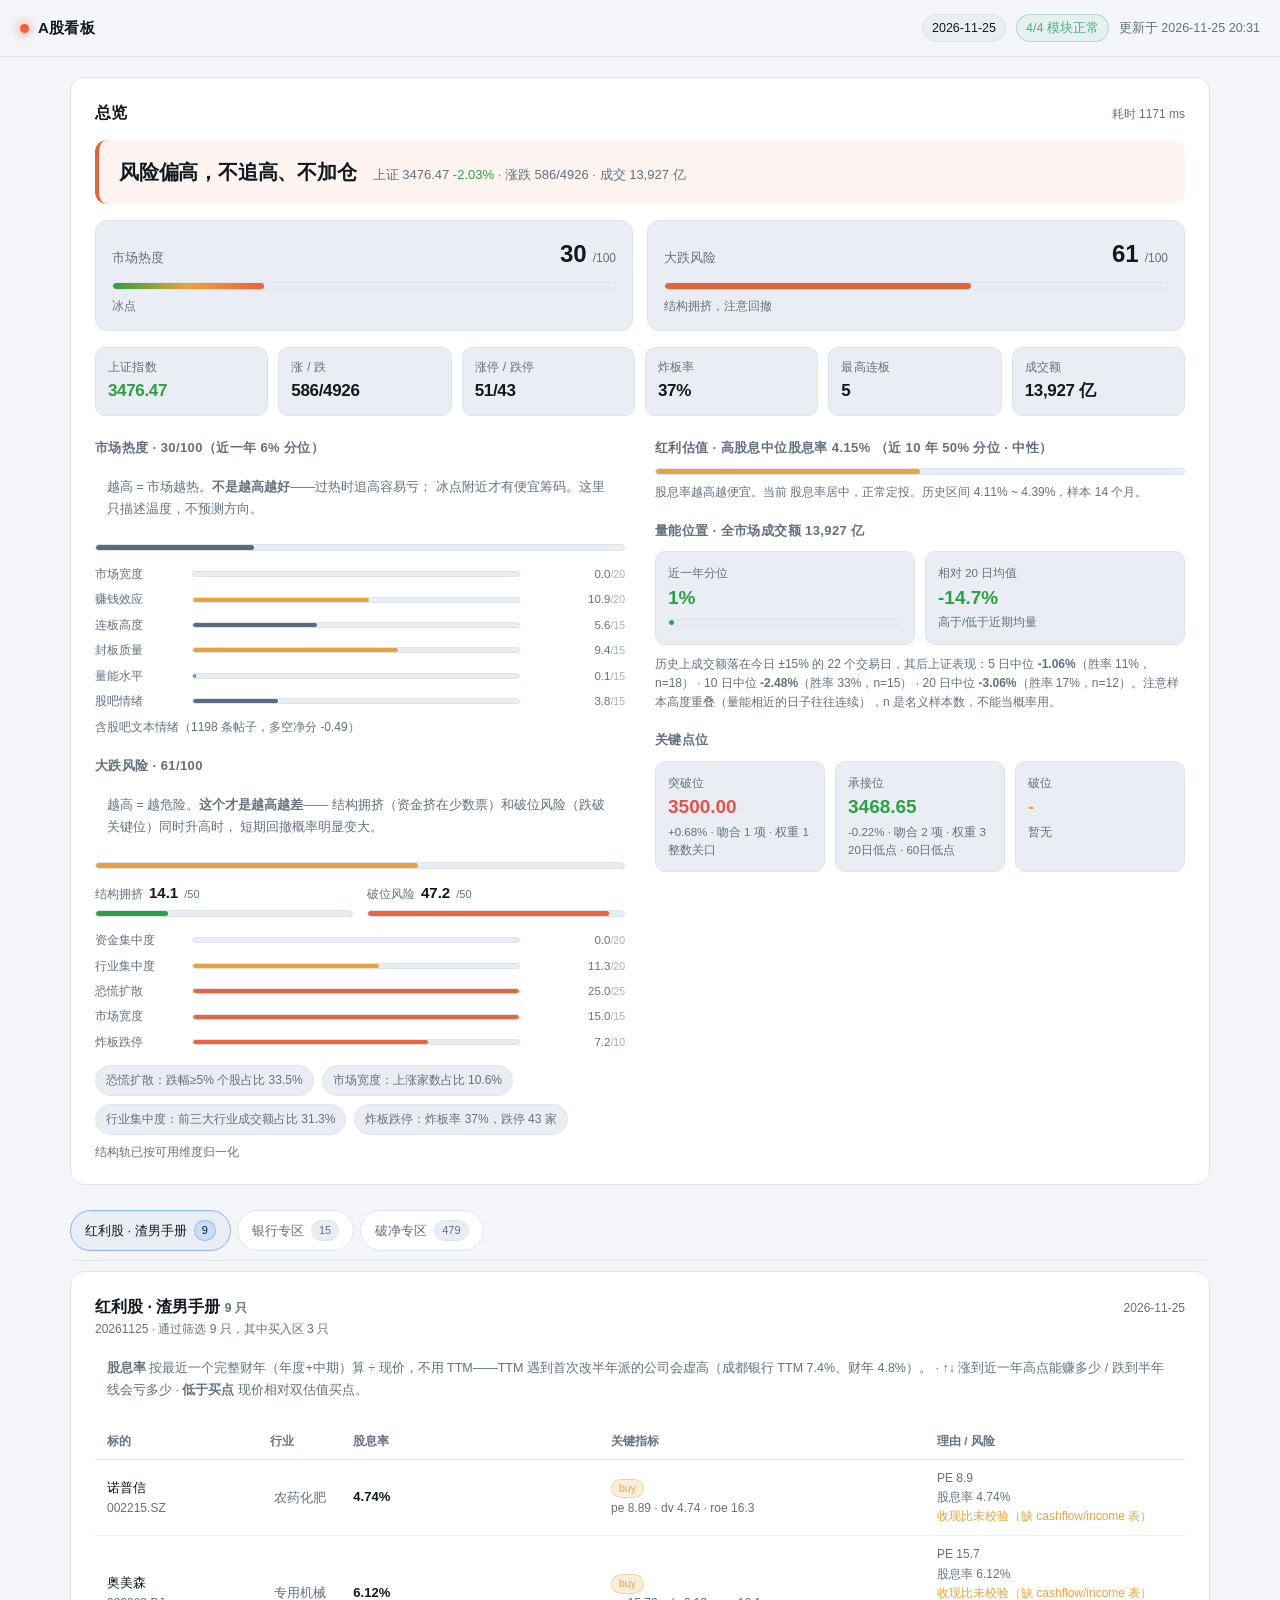
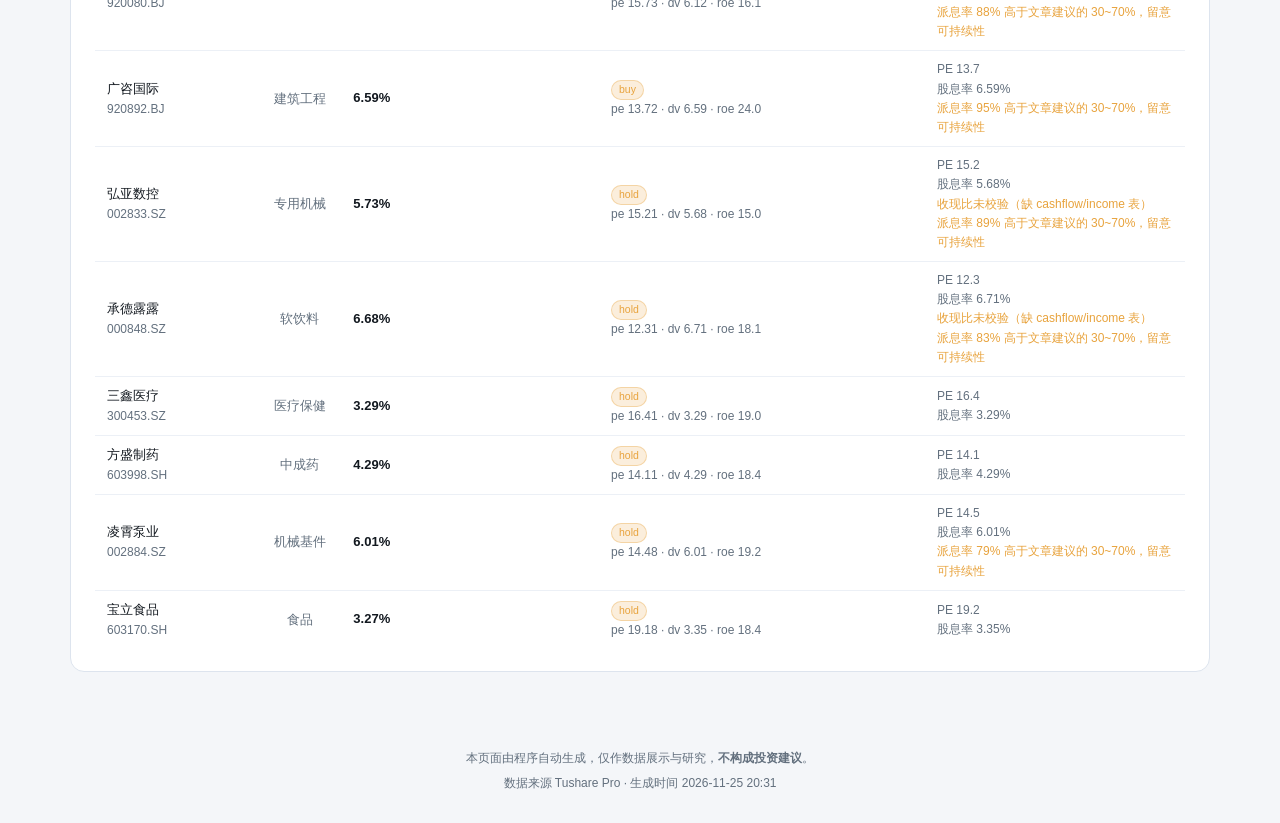
==== commit ae572b60: "chore: 每日数据 2026-11-25 20:31:40" ====
--- a/output/index.html
+++ b/output/index.html
@@ -547,9 +547,9 @@
     <span>A股看板</span>
   </div>
   <div class="meta">
-    <span class="chip">2026-11-24</span>
+    <span class="chip">2026-11-25</span>
     <span class="chip good">4/4 模块正常</span>
-    <span class="muted" id="generated">更新于 2026-11-24 20:31</span>
+    <span class="muted" id="generated">更新于 2026-11-25 20:31</span>
   </div>
 </header>
 
@@ -559,91 +559,91 @@
     <div>
       <div class="card-title">总览</div>
     </div>
-    <div class="card-sub elapsed">耗时 1091 ms</div>
+    <div class="card-sub elapsed">耗时 1171 ms</div>
   </div>
 
-  <div class="verdict cold">
-    <div class="verdict-main">退潮，位置偏低，按计划执行</div>
-    <div class="verdict-sub">上证 3548.37
-      <span class="up">+0.27%</span>
-      · 涨跌 1952/3498
-      · 成交 16,678 亿</div>
+  <div class="verdict warn">
+    <div class="verdict-main">风险偏高，不追高、不加仓</div>
+    <div class="verdict-sub">上证 3476.47
+      <span class="down">-2.03%</span>
+      · 涨跌 586/4926
+      · 成交 13,927 亿</div>
   </div>
 
   <div class="temps">
     <div class="temp">
-      <div class="temp-head"><span>市场热度</span><b>43</b><i>/100</i></div>
-      <div class="bar"><i style="width:43%"></i></div>
-      <div class="temp-foot">偏冷</div>
+      <div class="temp-head"><span>市场热度</span><b>30</b><i>/100</i></div>
+      <div class="bar"><i style="width:30%"></i></div>
+      <div class="temp-foot">冰点</div>
     </div>
     <div class="temp">
-      <div class="temp-head"><span>大跌风险</span><b>39</b><i>/100</i></div>
-      <div class="bar risk"><i style="width:39%"></i></div>
-      <div class="temp-foot">有一定风险</div>
+      <div class="temp-head"><span>大跌风险</span><b>61</b><i>/100</i></div>
+      <div class="bar risk"><i style="width:61%"></i></div>
+      <div class="temp-foot">结构拥挤，注意回撤</div>
     </div>
   </div>
 
-  <div class="kpis compact"><div class="kpi"><div class="k">上证指数</div><div class="v up">3548.37</div></div><div class="kpi"><div class="k">涨 / 跌</div><div class="v ">1952/3498</div></div><div class="kpi"><div class="k">涨停 / 跌停</div><div class="v ">55/2</div></div><div class="kpi"><div class="k">炸板率</div><div class="v ">55%</div></div><div class="kpi"><div class="k">最高连板</div><div class="v ">4</div></div><div class="kpi"><div class="k">成交额</div><div class="v ">16,678 亿</div></div></div>
+  <div class="kpis compact"><div class="kpi"><div class="k">上证指数</div><div class="v down">3476.47</div></div><div class="kpi"><div class="k">涨 / 跌</div><div class="v ">586/4926</div></div><div class="kpi"><div class="k">涨停 / 跌停</div><div class="v ">51/43</div></div><div class="kpi"><div class="k">炸板率</div><div class="v ">37%</div></div><div class="kpi"><div class="k">最高连板</div><div class="v ">5</div></div><div class="kpi"><div class="k">成交额</div><div class="v ">13,927 亿</div></div></div>
 
   <div class="ov-grid">
     <div class="ov-col">
       
   <div class="section">
-    <h4>市场热度 · 43/100（近一年 17% 分位）</h4>
+    <h4>市场热度 · 30/100（近一年 6% 分位）</h4>
     <p class="hint">越高 = 市场越热。<b>不是越高越好</b>——过热时追高容易亏；
       冰点附近才有便宜筹码。这里只描述温度，不预测方向。</p>
-    <div class="bar"><span style="width:43%;background:var(--flat)"></span></div>
-    <div class="dims"><div class="dim"><span>市场宽度</span><div class="bar"><span style="width:26%;background:var(--flat)"></span></div><i>5.3<small>/20</small></i></div><div class="dim"><span>赚钱效应</span><div class="bar"><span style="width:96%;background:var(--hot)"></span></div><i>19.3<small>/20</small></i></div><div class="dim"><span>连板高度</span><div class="bar"><span style="width:25%;background:var(--flat)"></span></div><i>3.8<small>/15</small></i></div><div class="dim"><span>封板质量</span><div class="bar"><span style="width:45%;background:var(--flat)"></span></div><i>6.7<small>/15</small></i></div><div class="dim"><span>量能水平</span><div class="bar"><span style="width:12%;background:var(--cold)"></span></div><i>1.8<small>/15</small></i></div><div class="dim off"><span>股吧情绪</span><i>数据缺失</i></div></div>
-    <div class="card-sub" style="margin-top:8px">股吧情绪未获取（先执行 make fetch），已按可用分项归一化</div>
+    <div class="bar"><span style="width:30%;background:var(--flat)"></span></div>
+    <div class="dims"><div class="dim"><span>市场宽度</span><div class="bar"><span style="width:0%;background:var(--cold)"></span></div><i>0.0<small>/20</small></i></div><div class="dim"><span>赚钱效应</span><div class="bar"><span style="width:54%;background:var(--warm)"></span></div><i>10.9<small>/20</small></i></div><div class="dim"><span>连板高度</span><div class="bar"><span style="width:38%;background:var(--flat)"></span></div><i>5.6<small>/15</small></i></div><div class="dim"><span>封板质量</span><div class="bar"><span style="width:63%;background:var(--warm)"></span></div><i>9.4<small>/15</small></i></div><div class="dim"><span>量能水平</span><div class="bar"><span style="width:1%;background:var(--cold)"></span></div><i>0.1<small>/15</small></i></div><div class="dim"><span>股吧情绪</span><div class="bar"><span style="width:26%;background:var(--flat)"></span></div><i>3.8<small>/15</small></i></div></div>
+    <div class="card-sub" style="margin-top:8px">含股吧文本情绪（1198 条帖子，多空净分 -0.49）</div>
   </div>
       
   <div class="section">
-    <h4>大跌风险 · 39/100</h4>
+    <h4>大跌风险 · 61/100</h4>
     <p class="hint">越高 = 越危险。<b>这个才是越高越差</b>——
       结构拥挤（资金挤在少数票）和破位风险（跌破关键位）同时升高时，
       短期回撤概率明显变大。</p>
-    <div class="bar"><span style="width:39%;background:var(--warm)"></span></div>
-    <div class="tracks"><div class="track"><div class="t-head"><span>结构拥挤</span><b>27.7</b><small>/50</small></div><div class="bar"><span style="width:55%;background:var(--warm)"></span></div></div><div class="track"><div class="t-head"><span>破位风险</span><b>10.9</b><small>/50</small></div><div class="bar"><span style="width:22%;background:var(--good)"></span></div></div></div>
-    <div class="dims"><div class="dim"><span>资金集中度</span><div class="bar"><span style="width:36%;background:var(--warm)"></span></div><i>7.3<small>/20</small></i></div><div class="dim"><span>行业集中度</span><div class="bar"><span style="width:74%;background:var(--hot)"></span></div><i>14.8<small>/20</small></i></div><div class="dim"><span>恐慌扩散</span><div class="bar"><span style="width:0%;background:var(--good)"></span></div><i>0.0<small>/25</small></i></div><div class="dim"><span>市场宽度</span><div class="bar"><span style="width:31%;background:var(--good)"></span></div><i>4.6<small>/15</small></i></div><div class="dim"><span>炸板跌停</span><div class="bar"><span style="width:63%;background:var(--warm)"></span></div><i>6.3<small>/10</small></i></div></div>
-    <ul class="reasons"><li>行业集中度：前三大行业成交额占比 34.8%</li><li>炸板跌停：炸板率 55%，跌停 2 家</li></ul>
+    <div class="bar"><span style="width:61%;background:var(--warm)"></span></div>
+    <div class="tracks"><div class="track"><div class="t-head"><span>结构拥挤</span><b>14.1</b><small>/50</small></div><div class="bar"><span style="width:28%;background:var(--good)"></span></div></div><div class="track"><div class="t-head"><span>破位风险</span><b>47.2</b><small>/50</small></div><div class="bar"><span style="width:94%;background:var(--hot)"></span></div></div></div>
+    <div class="dims"><div class="dim"><span>资金集中度</span><div class="bar"><span style="width:0%;background:var(--good)"></span></div><i>0.0<small>/20</small></i></div><div class="dim"><span>行业集中度</span><div class="bar"><span style="width:57%;background:var(--warm)"></span></div><i>11.3<small>/20</small></i></div><div class="dim"><span>恐慌扩散</span><div class="bar"><span style="width:100%;background:var(--hot)"></span></div><i>25.0<small>/25</small></i></div><div class="dim"><span>市场宽度</span><div class="bar"><span style="width:100%;background:var(--hot)"></span></div><i>15.0<small>/15</small></i></div><div class="dim"><span>炸板跌停</span><div class="bar"><span style="width:72%;background:var(--hot)"></span></div><i>7.2<small>/10</small></i></div></div>
+    <ul class="reasons"><li>恐慌扩散：跌幅≥5% 个股占比 33.5%</li><li>市场宽度：上涨家数占比 10.6%</li><li>行业集中度：前三大行业成交额占比 31.3%</li><li>炸板跌停：炸板率 37%，跌停 43 家</li></ul>
     <div class="card-sub" style="margin-top:8px">结构轨已按可用维度归一化</div>
   </div>
     </div>
     <div class="ov-col">
       
       <div class="section">
-        <h4>红利估值 · 高股息中位股息率 4.10%
-          （近 10 年 7% 分位 · 贵）</h4>
-        <div class="bar"><span style="width:7%;
-          background:var(--hot)"></span></div>
+        <h4>红利估值 · 高股息中位股息率 4.15%
+          （近 10 年 50% 分位 · 中性）</h4>
+        <div class="bar"><span style="width:50%;
+          background:var(--warm)"></span></div>
         <div class="card-sub" style="margin-top:8px">
-          股息率越高越便宜。当前 股息率处于历史低位，红利资产较贵。历史区间
-          4.10% ~ 4.39%，样本 14 个月。
+          股息率越高越便宜。当前 股息率居中，正常定投。历史区间
+          4.11% ~ 4.39%，样本 14 个月。
         </div>
       </div>
 
       <div class="section">
-        <h4>量能位置 · 全市场成交额 16,678 亿</h4>
-        <div class="levels"><div class="lv"><div class="name">近一年分位</div><div class="price down">12%</div><div class="bar" style="margin-top:6px"><span style="width:12%;background:var(--good)"></span></div></div><div class="lv"><div class="name">相对 20 日均值</div><div class="price up">+1.4%</div><div class="dist">高于/低于近期均量</div></div></div><div class="card-sub" style="margin-top:10px">历史上成交额落在今日 ±15% 的 75 个交易日，其后上证表现：5 日中位 <b>+0.05%</b>（胜率 51%，n=72） · 10 日中位 <b>-0.35%</b>（胜率 44%，n=68） · 20 日中位 <b>+0.20%</b>（胜率 52%，n=60）。注意样本高度重叠（量能相近的日子往往连续），n 是名义样本数，不能当概率用。</div>
+        <h4>量能位置 · 全市场成交额 13,927 亿</h4>
+        <div class="levels"><div class="lv"><div class="name">近一年分位</div><div class="price down">1%</div><div class="bar" style="margin-top:6px"><span style="width:2%;background:var(--good)"></span></div></div><div class="lv"><div class="name">相对 20 日均值</div><div class="price down">-14.7%</div><div class="dist">高于/低于近期均量</div></div></div><div class="card-sub" style="margin-top:10px">历史上成交额落在今日 ±15% 的 22 个交易日，其后上证表现：5 日中位 <b>-1.06%</b>（胜率 11%，n=18） · 10 日中位 <b>-2.48%</b>（胜率 33%，n=15） · 20 日中位 <b>-3.06%</b>（胜率 17%，n=12）。注意样本高度重叠（量能相近的日子往往连续），n 是名义样本数，不能当概率用。</div>
       </div>
 
       <div class="section">
         <h4>关键点位</h4>
-        <div class="levels"><div class="lv resist"><div class="name">突破位</div><div class="price">3557.31</div><div class="dist">+0.25% · 吻合 1 项 · 权重 1</div><div class="dist">MA5</div></div><div class="lv support"><div class="name">承接位</div><div class="price">3500.00</div><div class="dist">-1.36% · 吻合 1 项 · 权重 1</div><div class="dist">整数关口</div></div><div class="lv break"><div class="name">破位</div><div class="price">3476.65</div><div class="dist">-2.02% · 吻合 2 项 · 权重 3</div><div class="dist">20日低点 · 60日低点</div></div></div>
+        <div class="levels"><div class="lv resist"><div class="name">突破位</div><div class="price">3500.00</div><div class="dist">+0.68% · 吻合 1 项 · 权重 1</div><div class="dist">整数关口</div></div><div class="lv support"><div class="name">承接位<